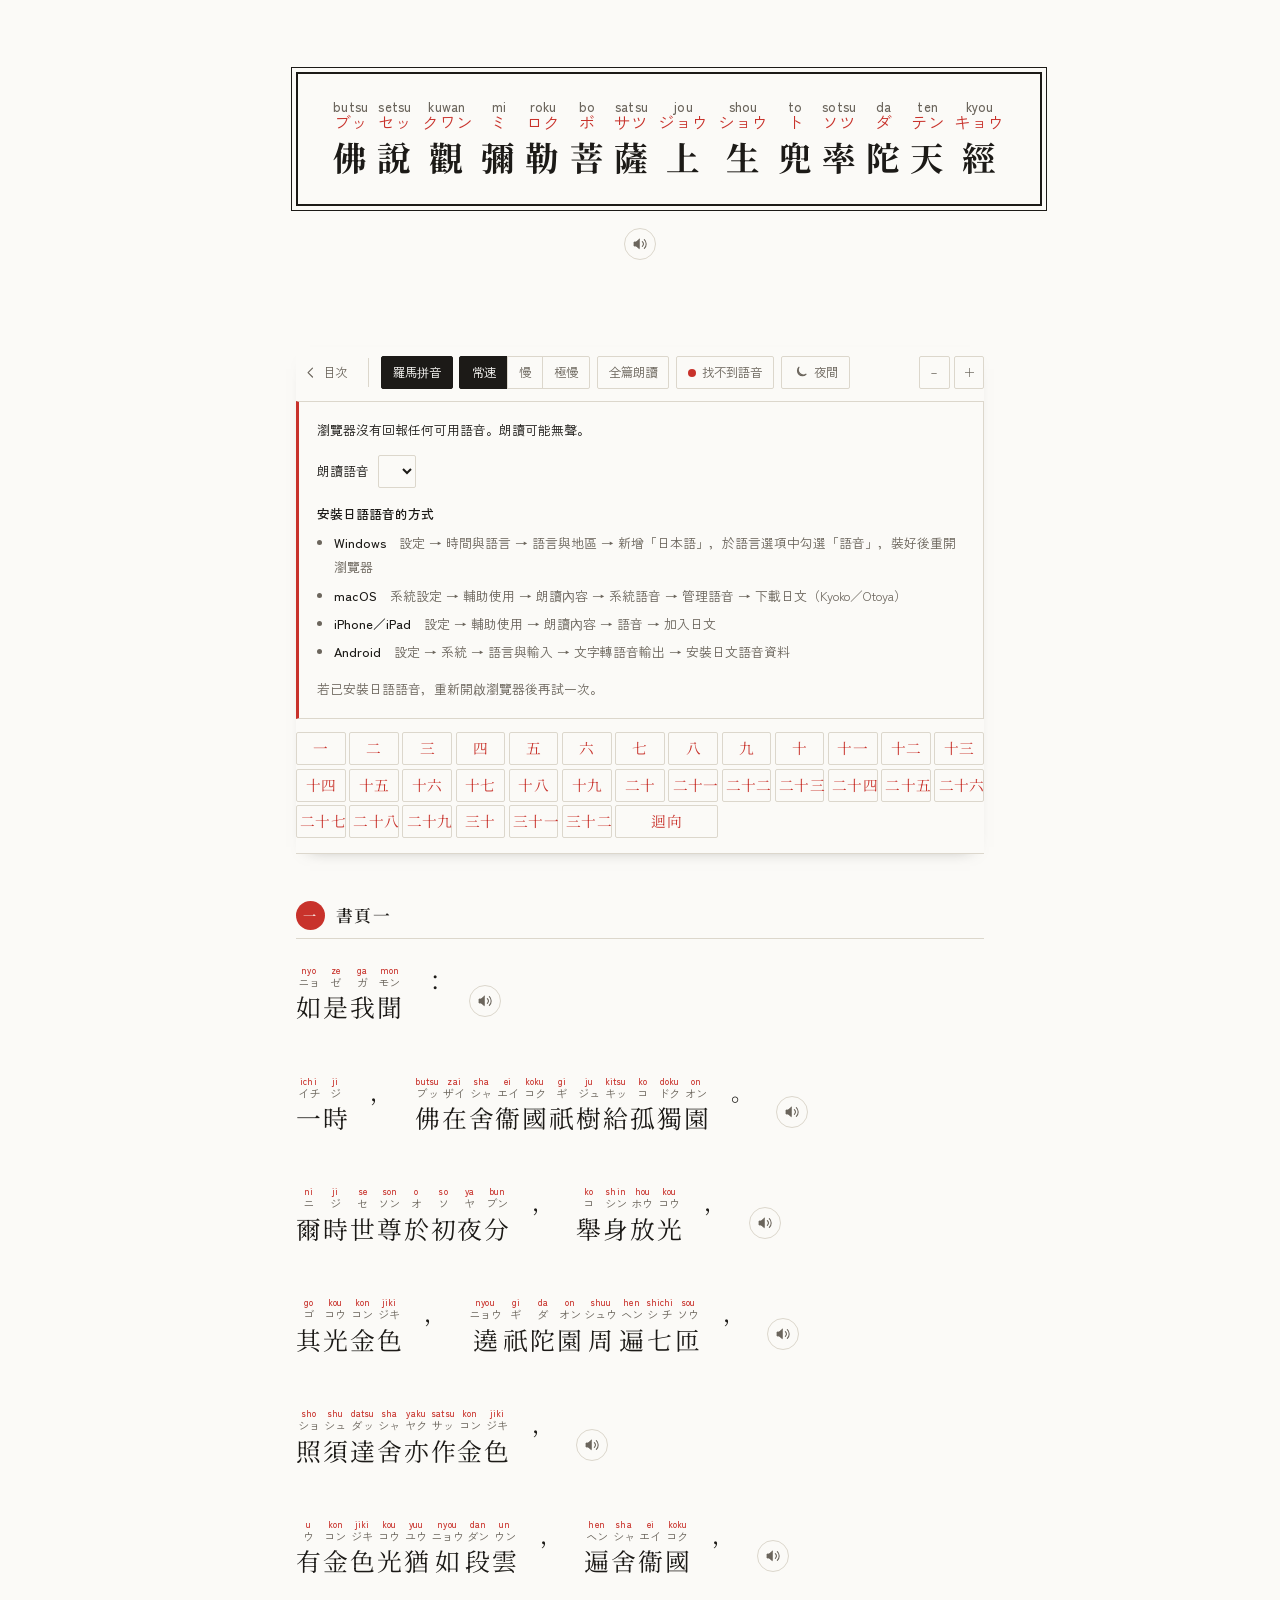
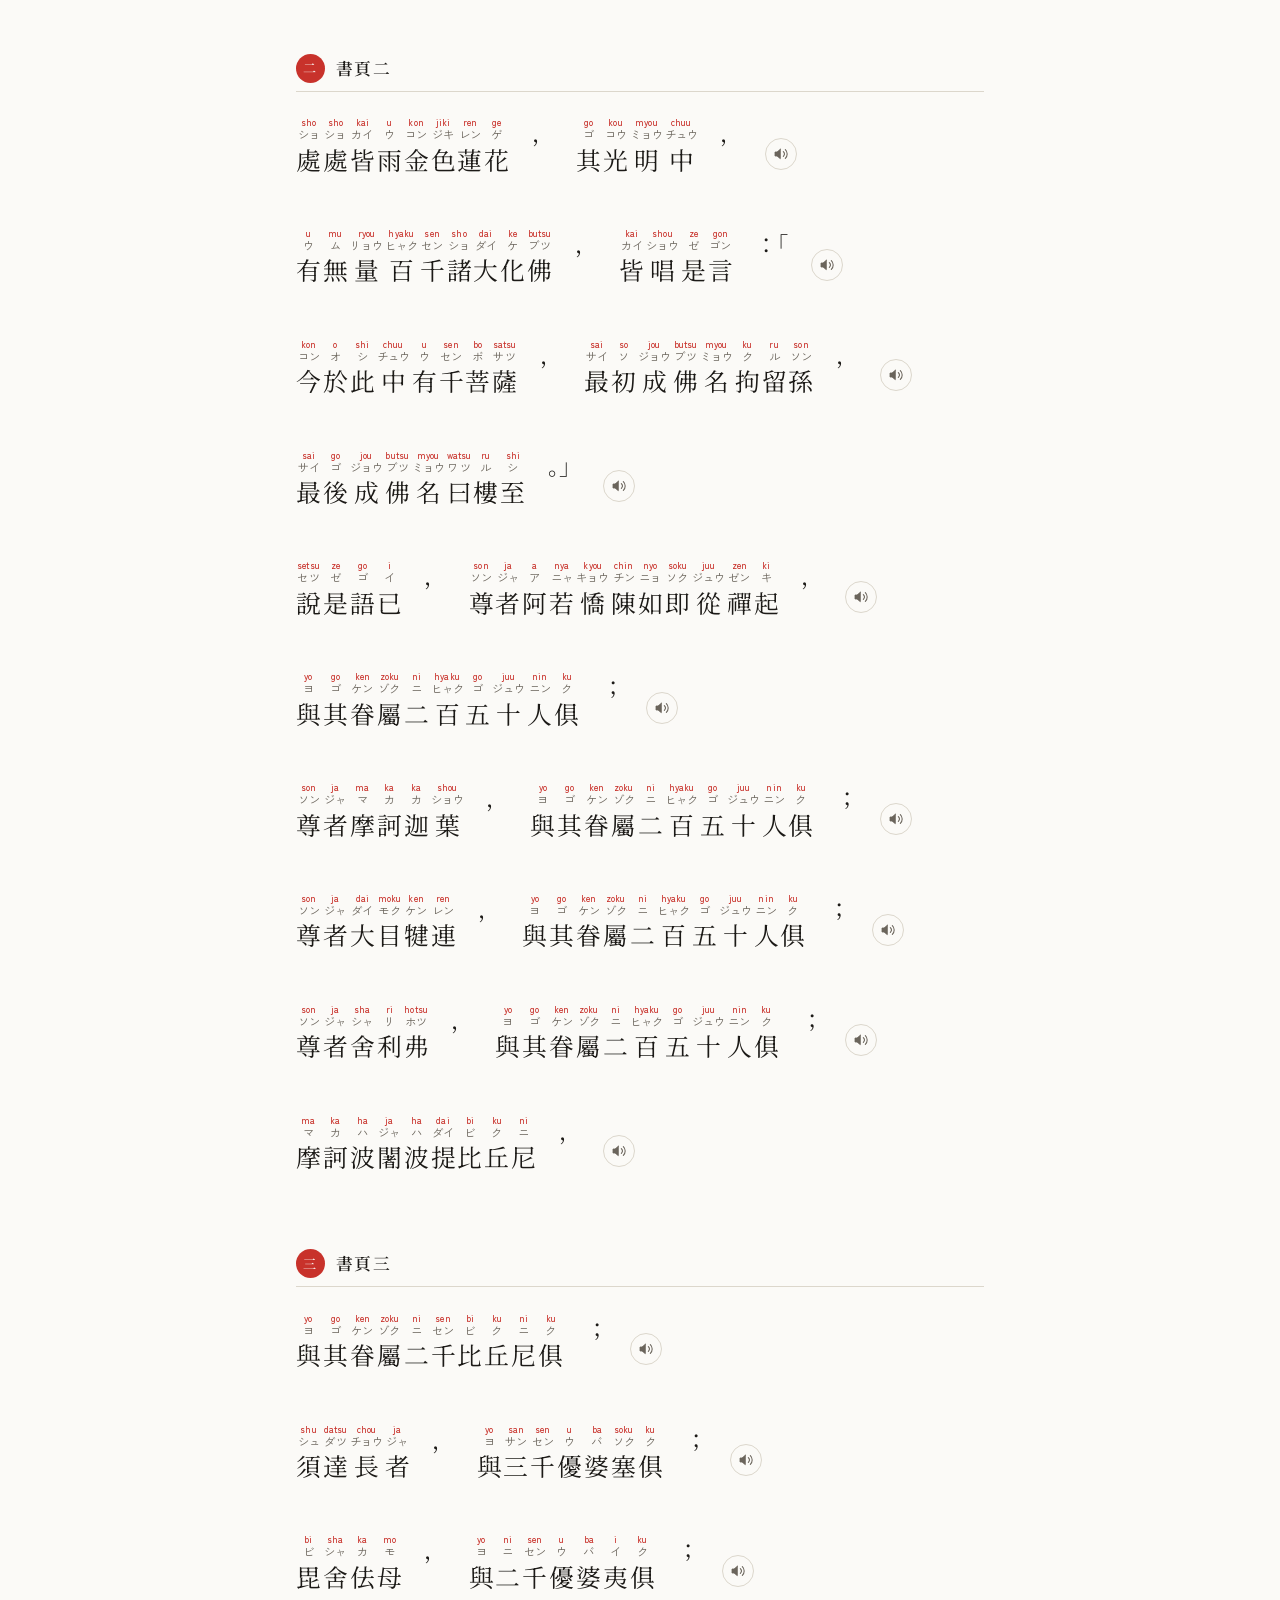
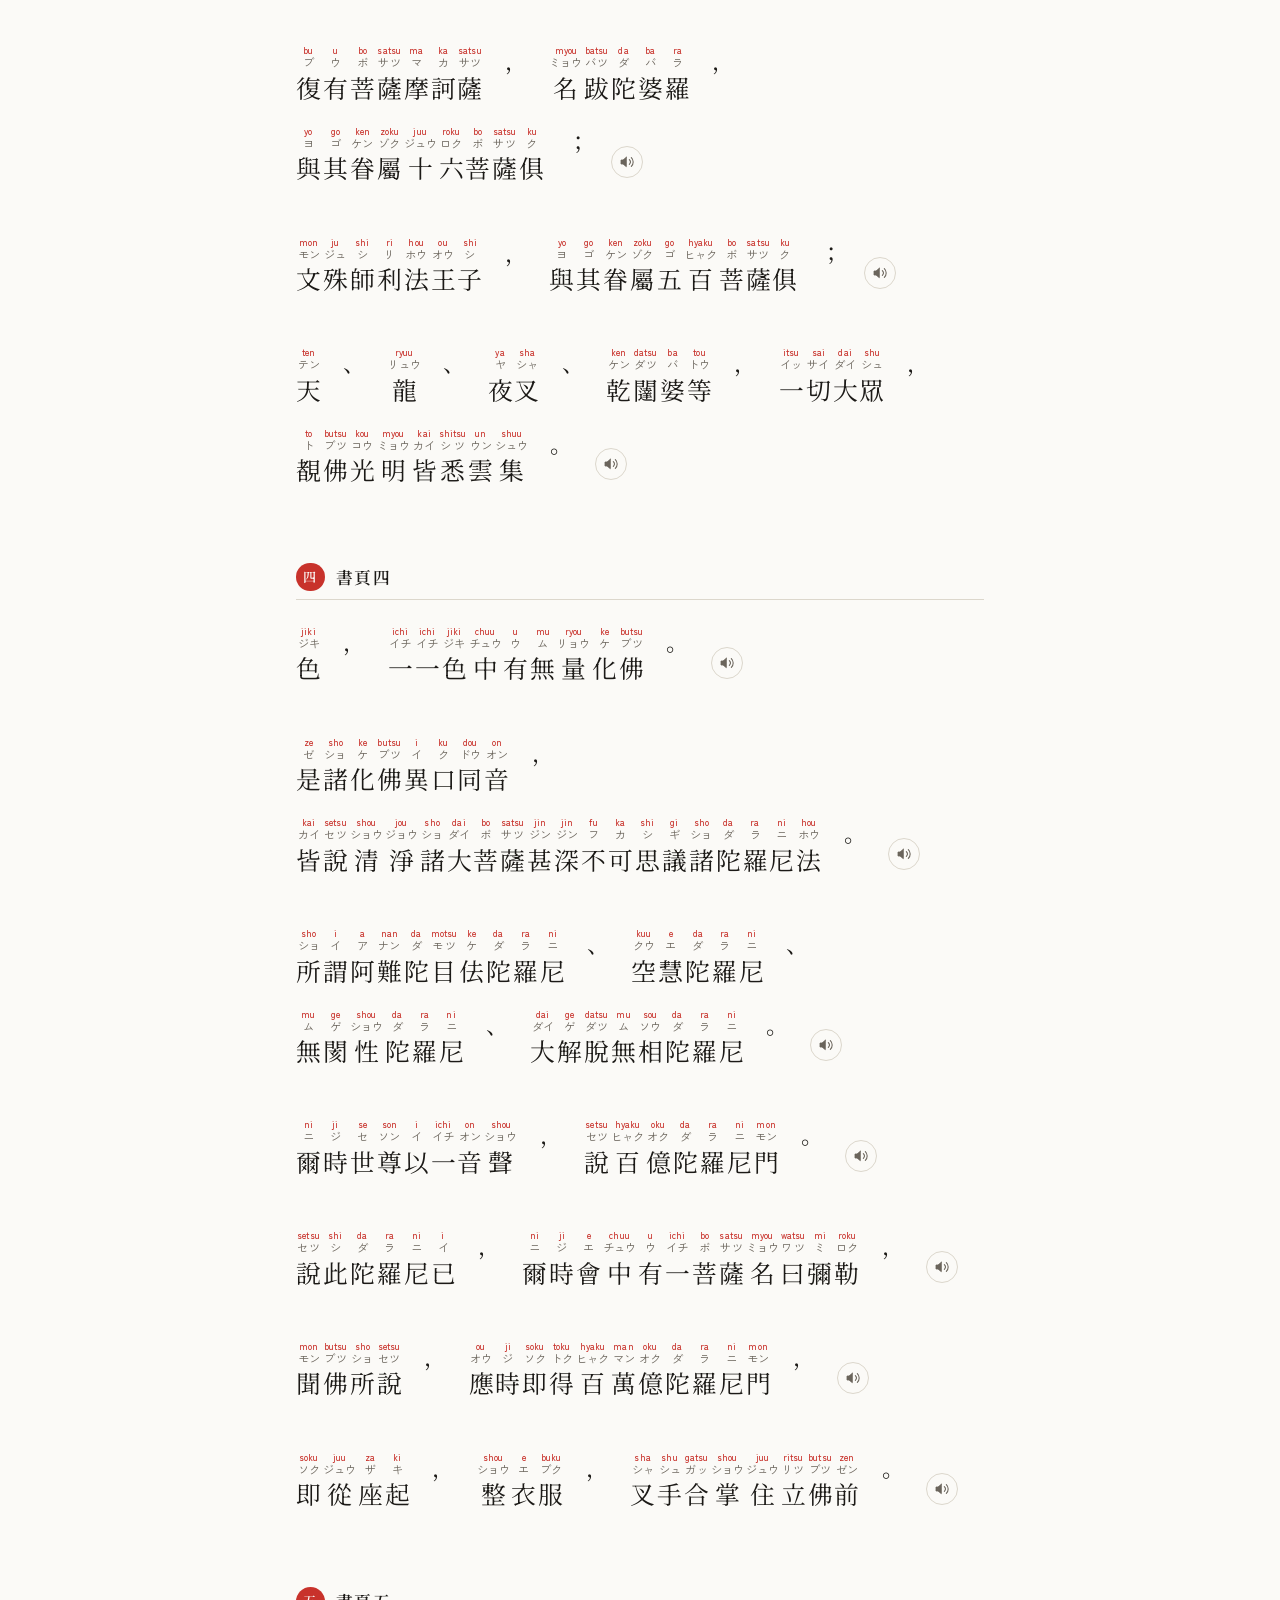
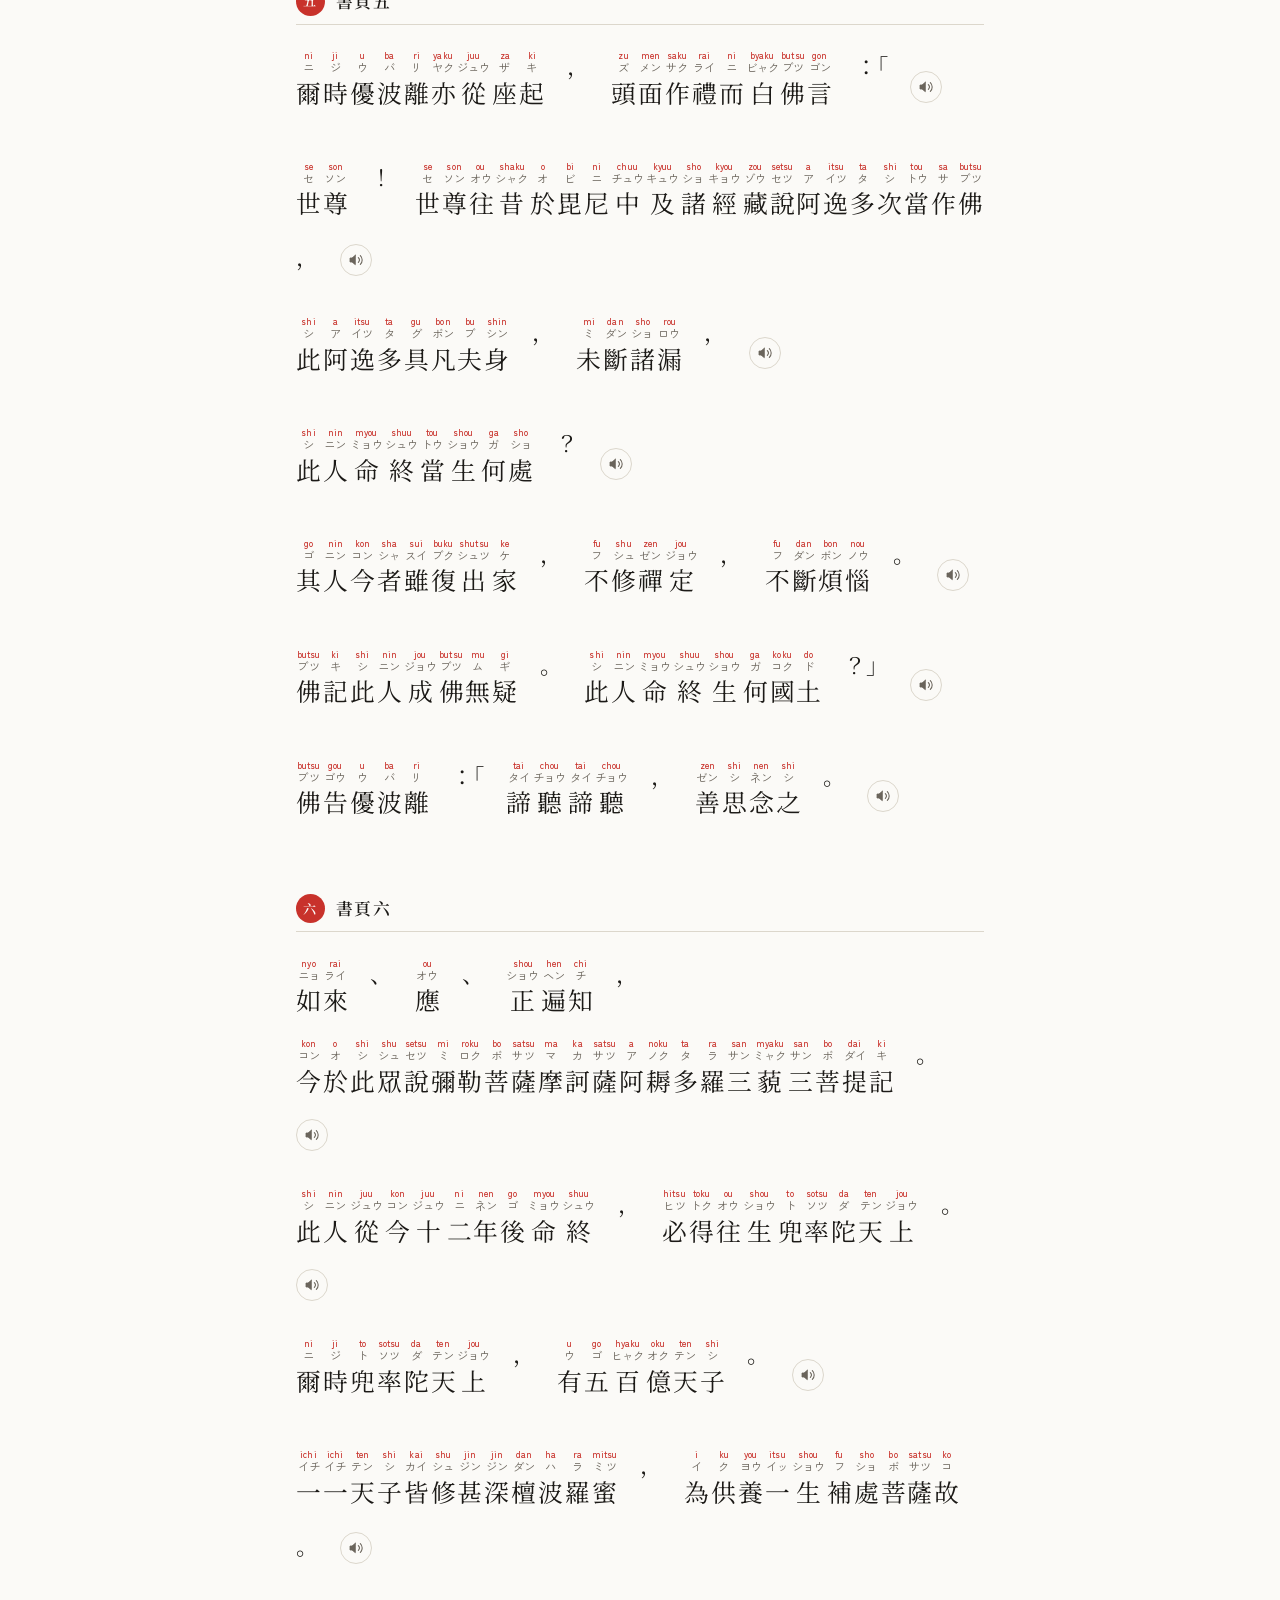
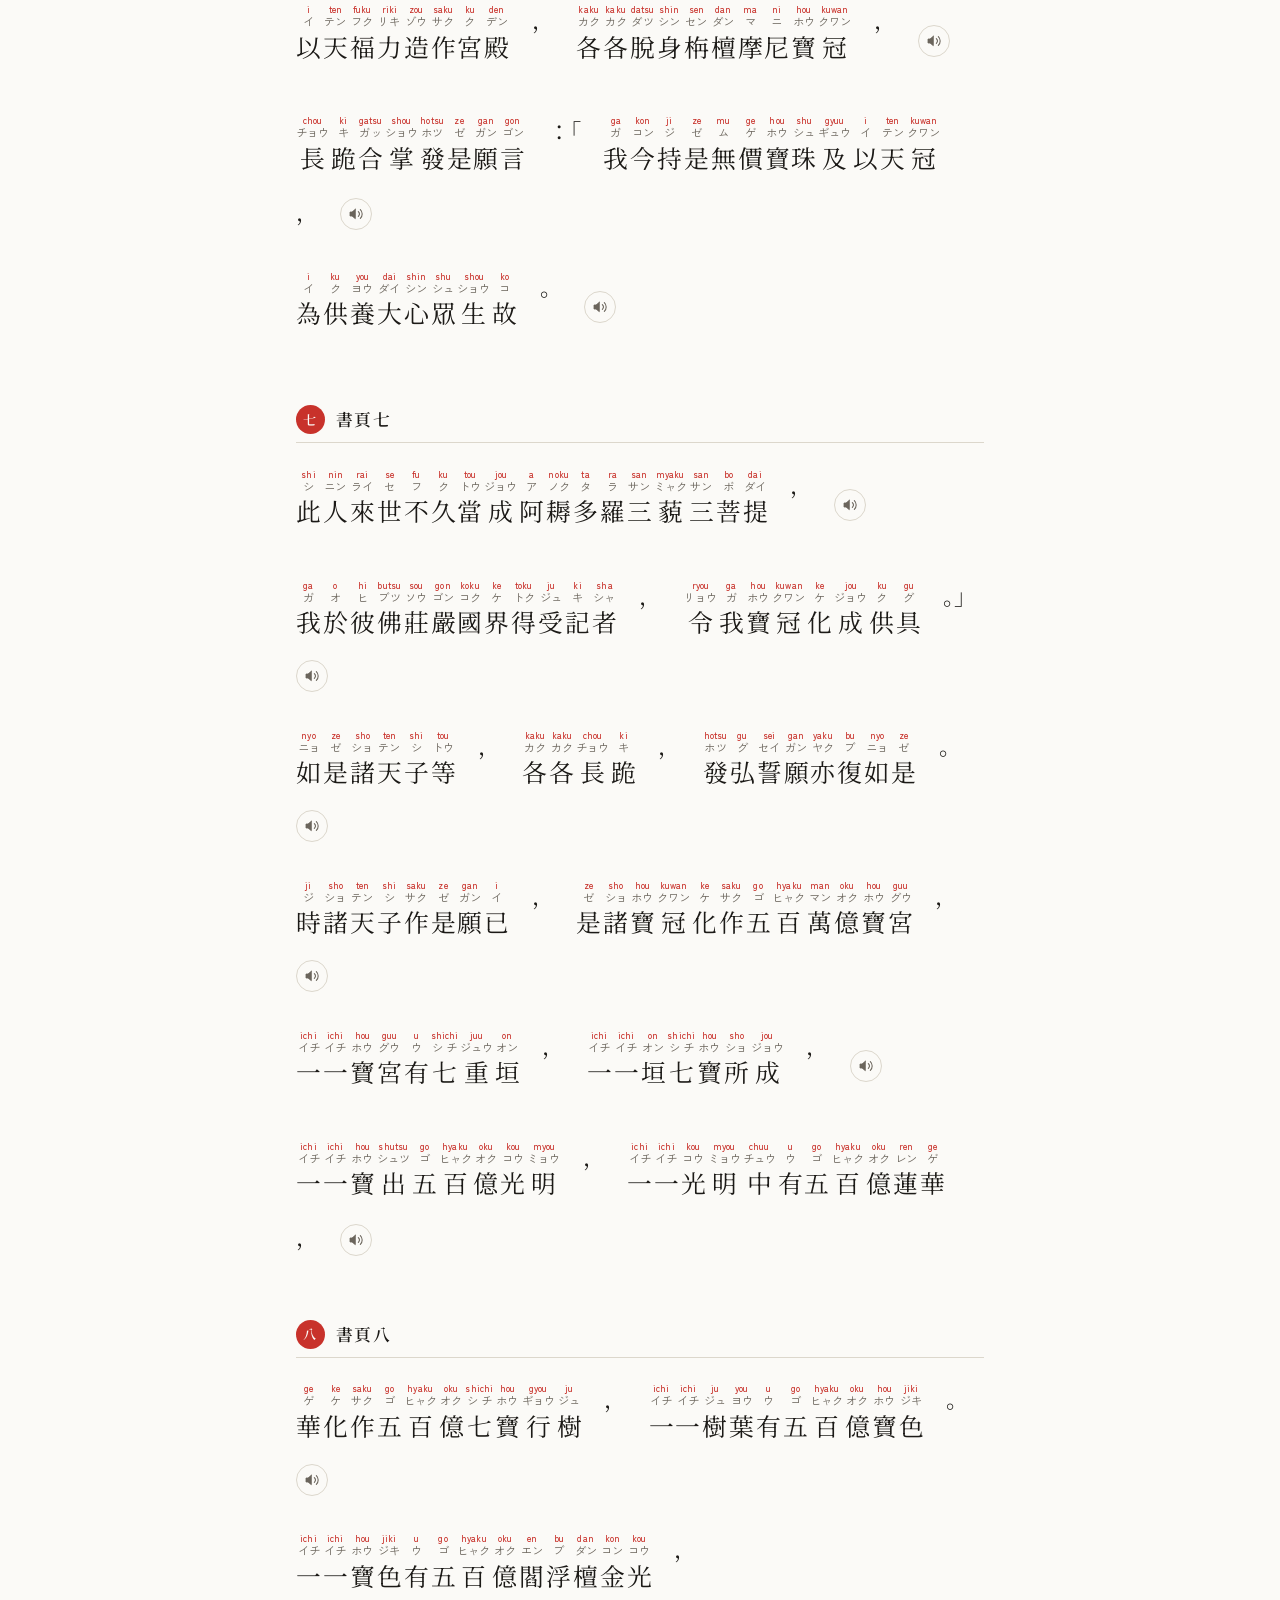
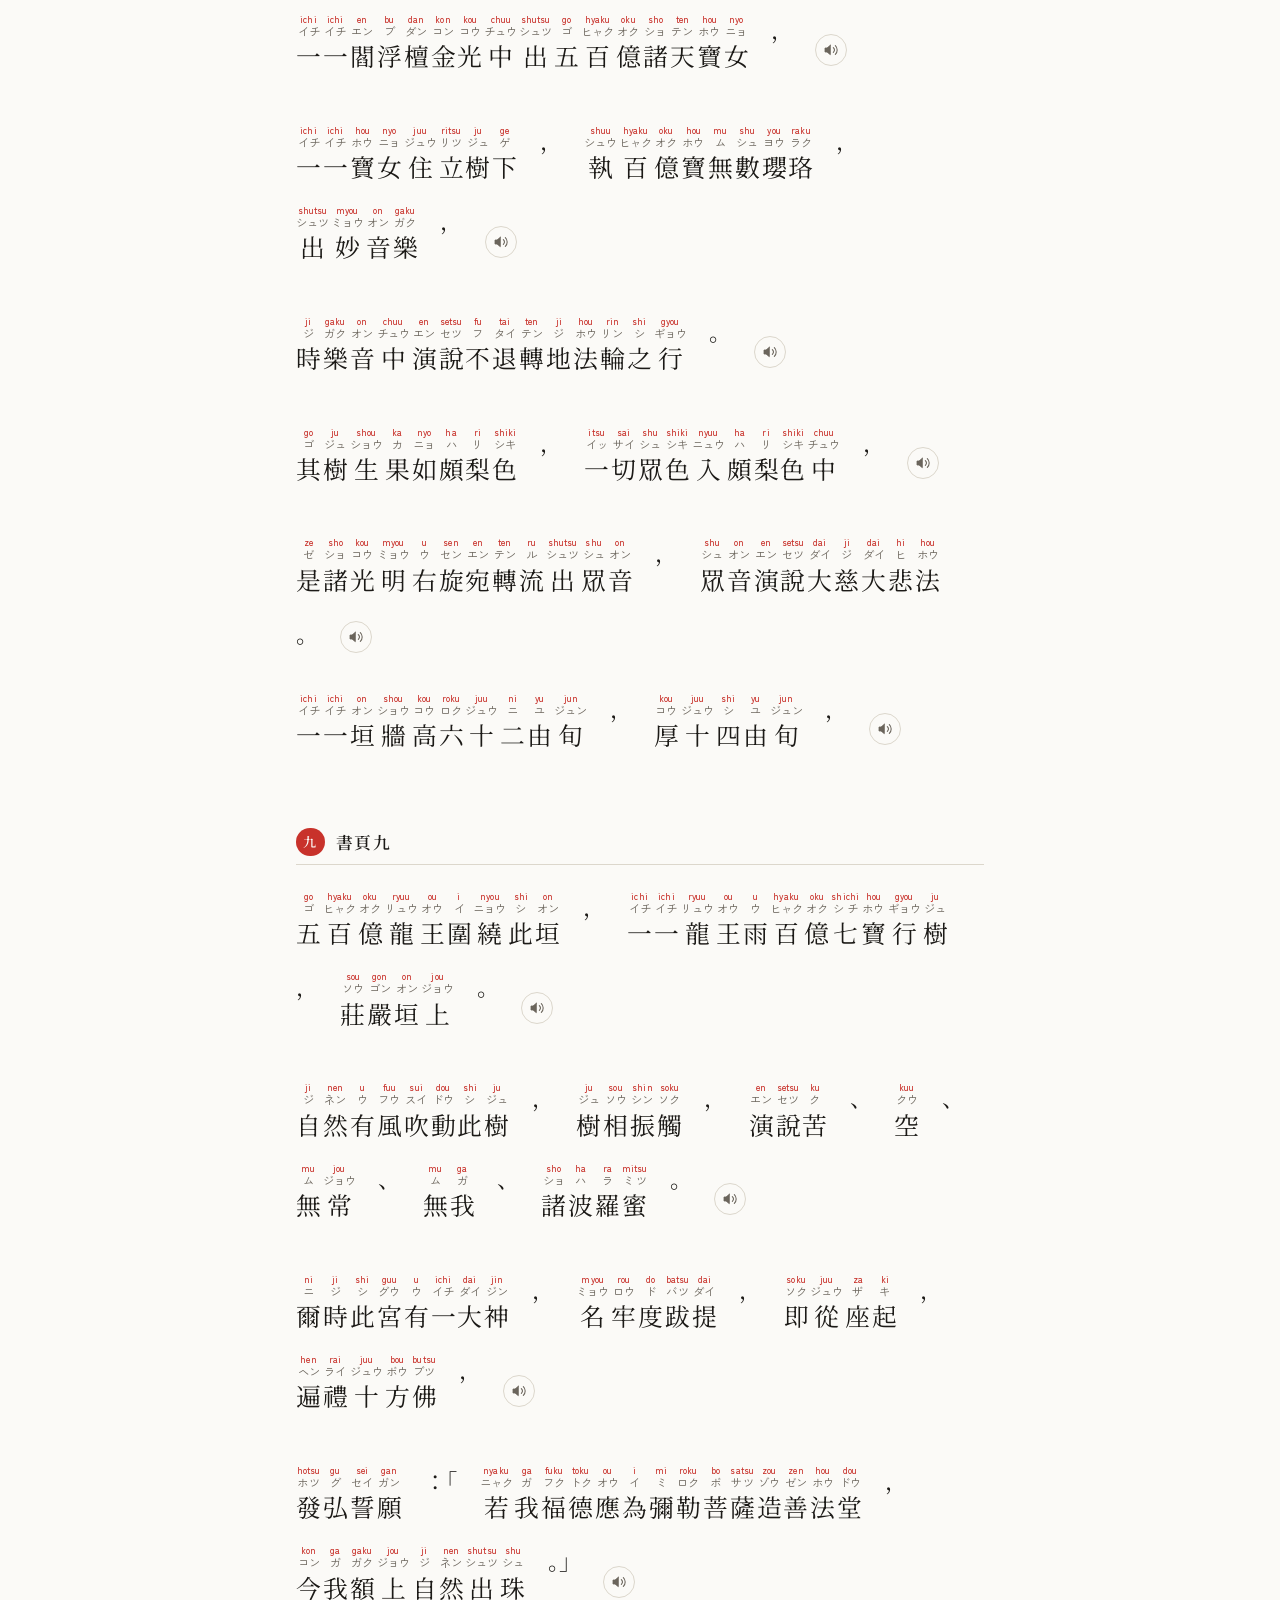
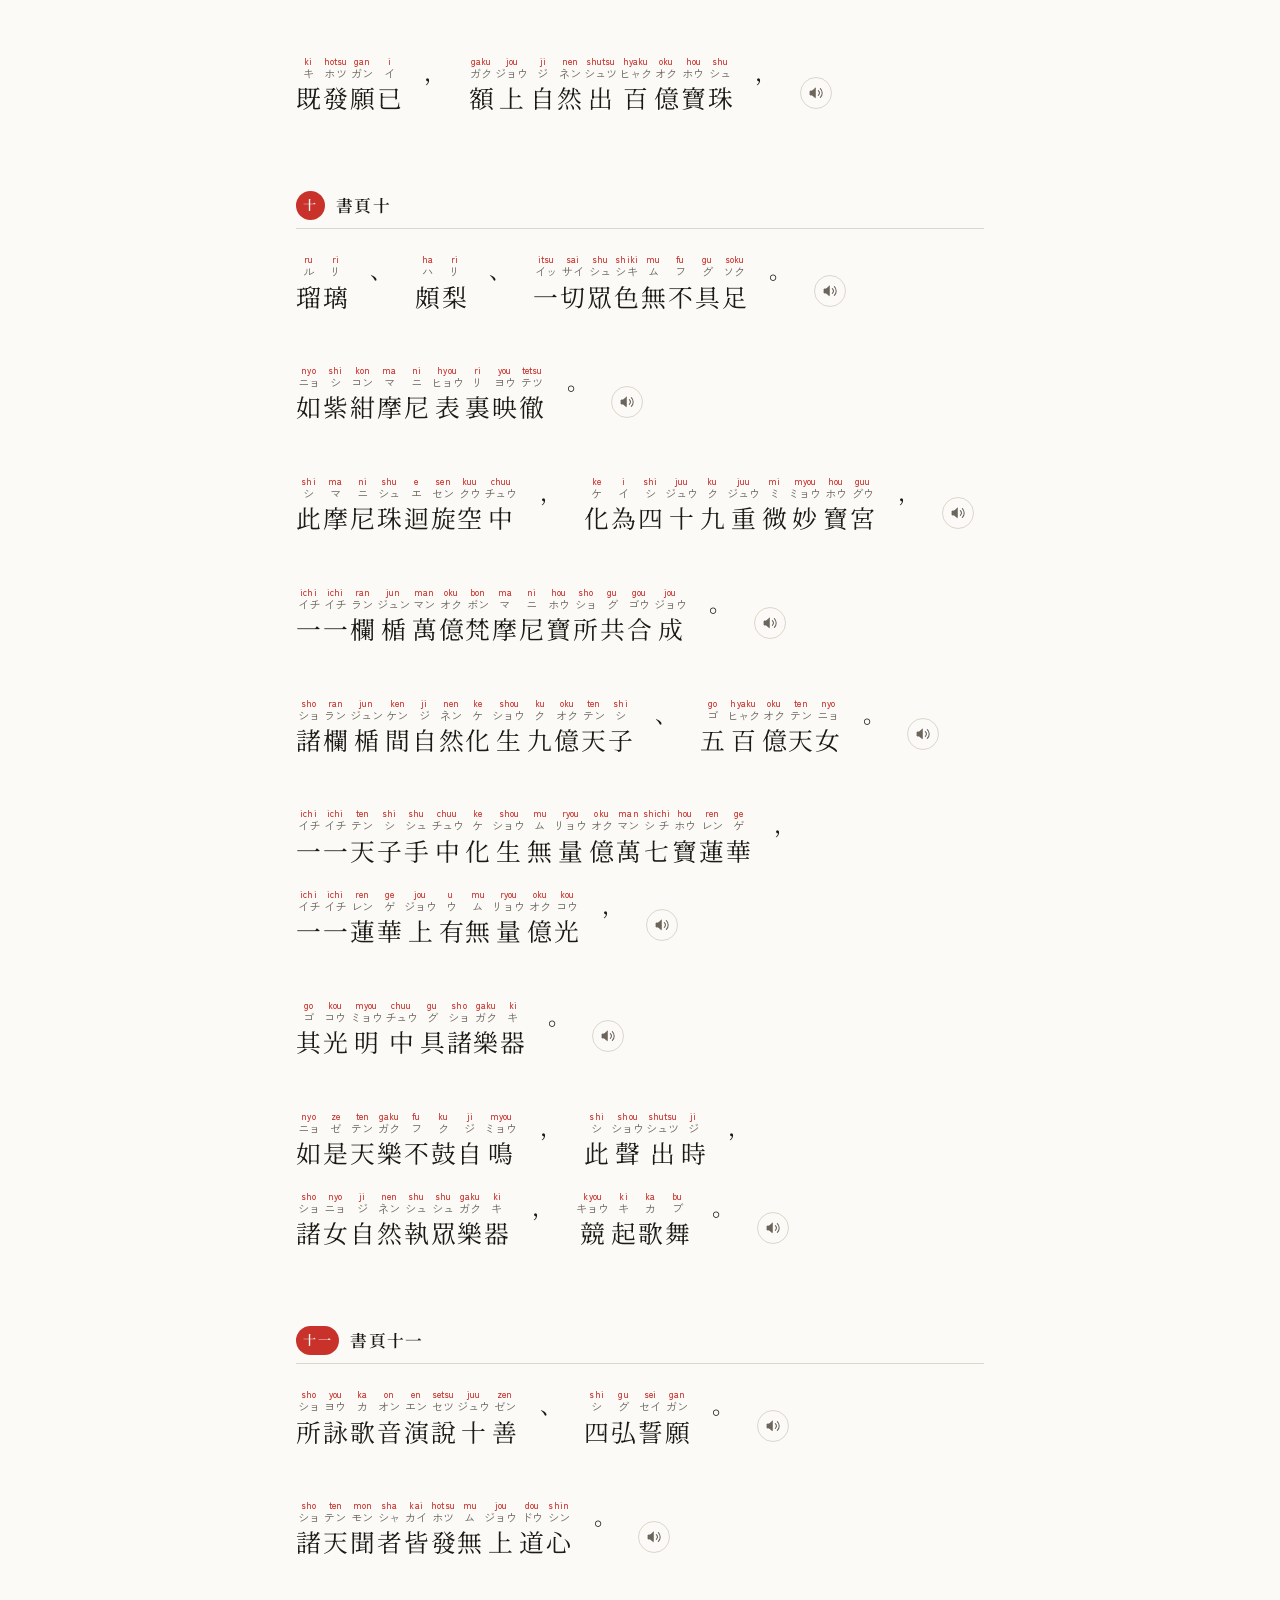
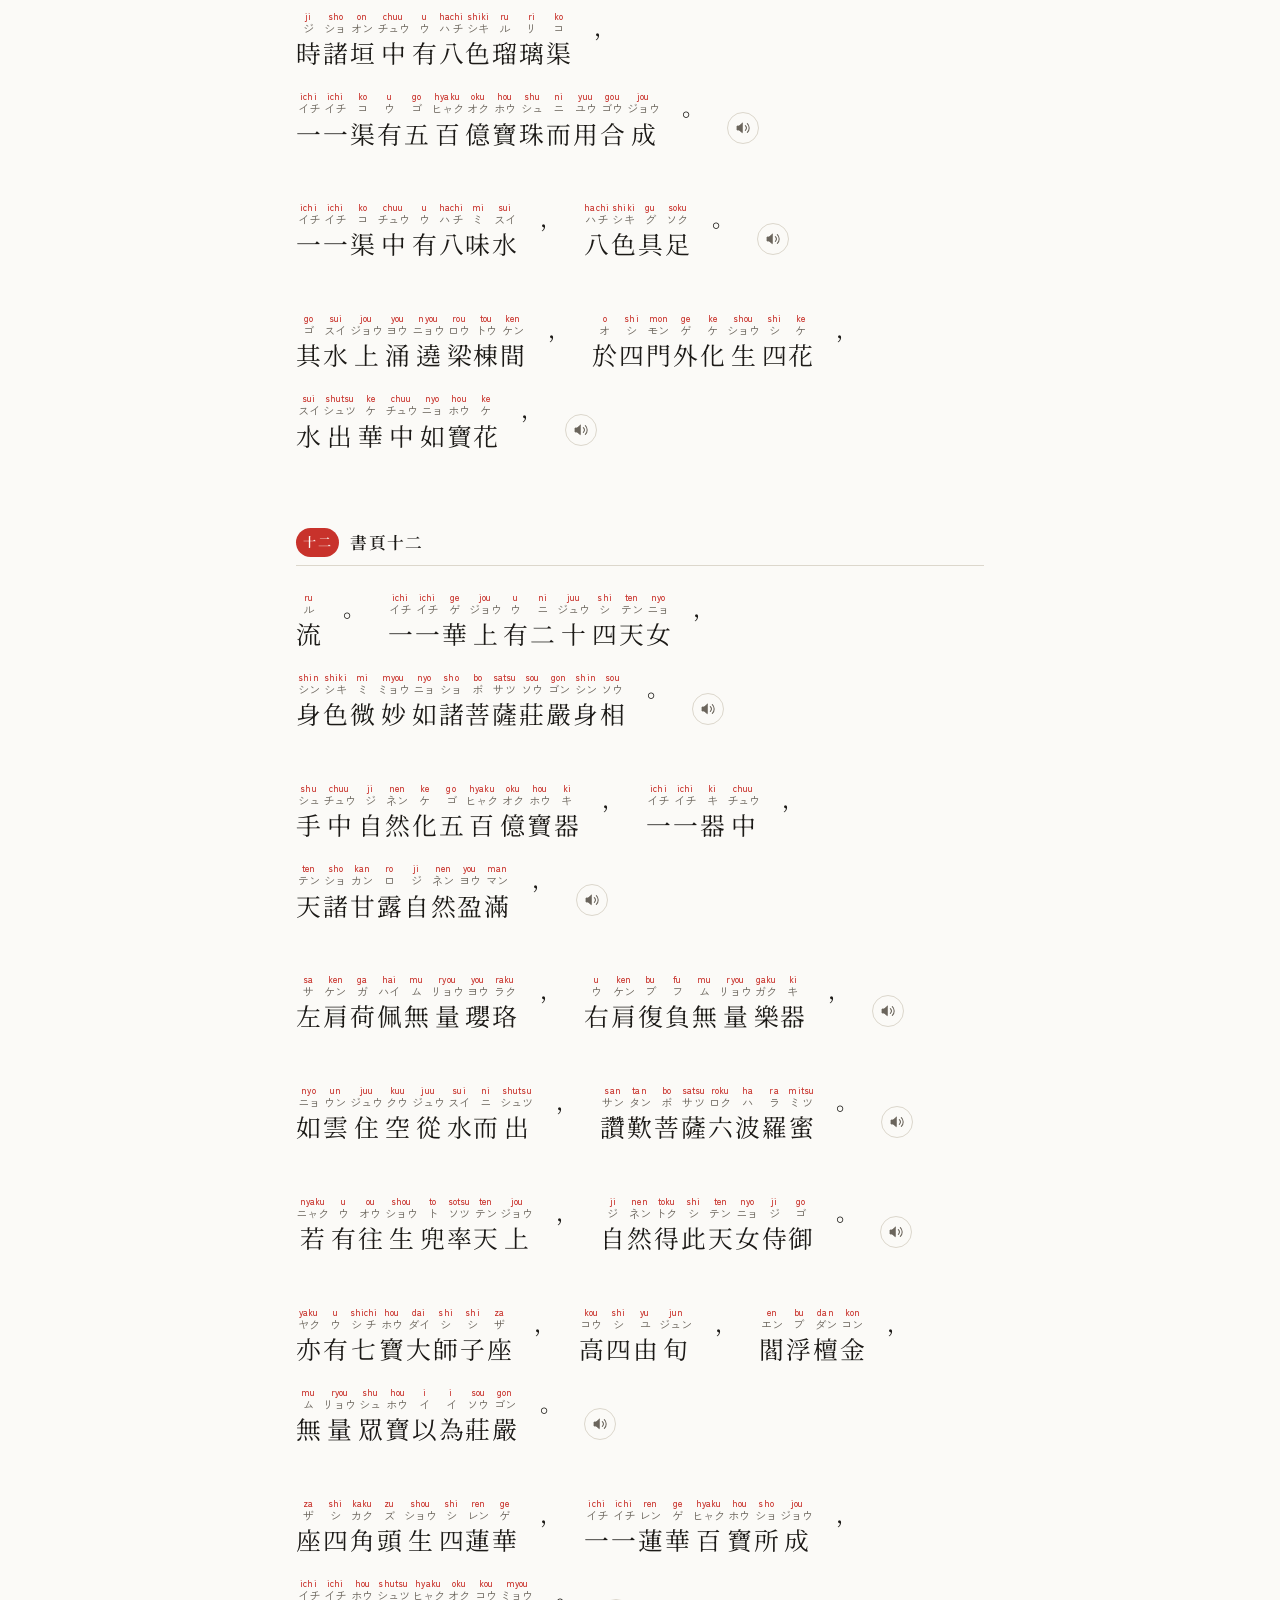
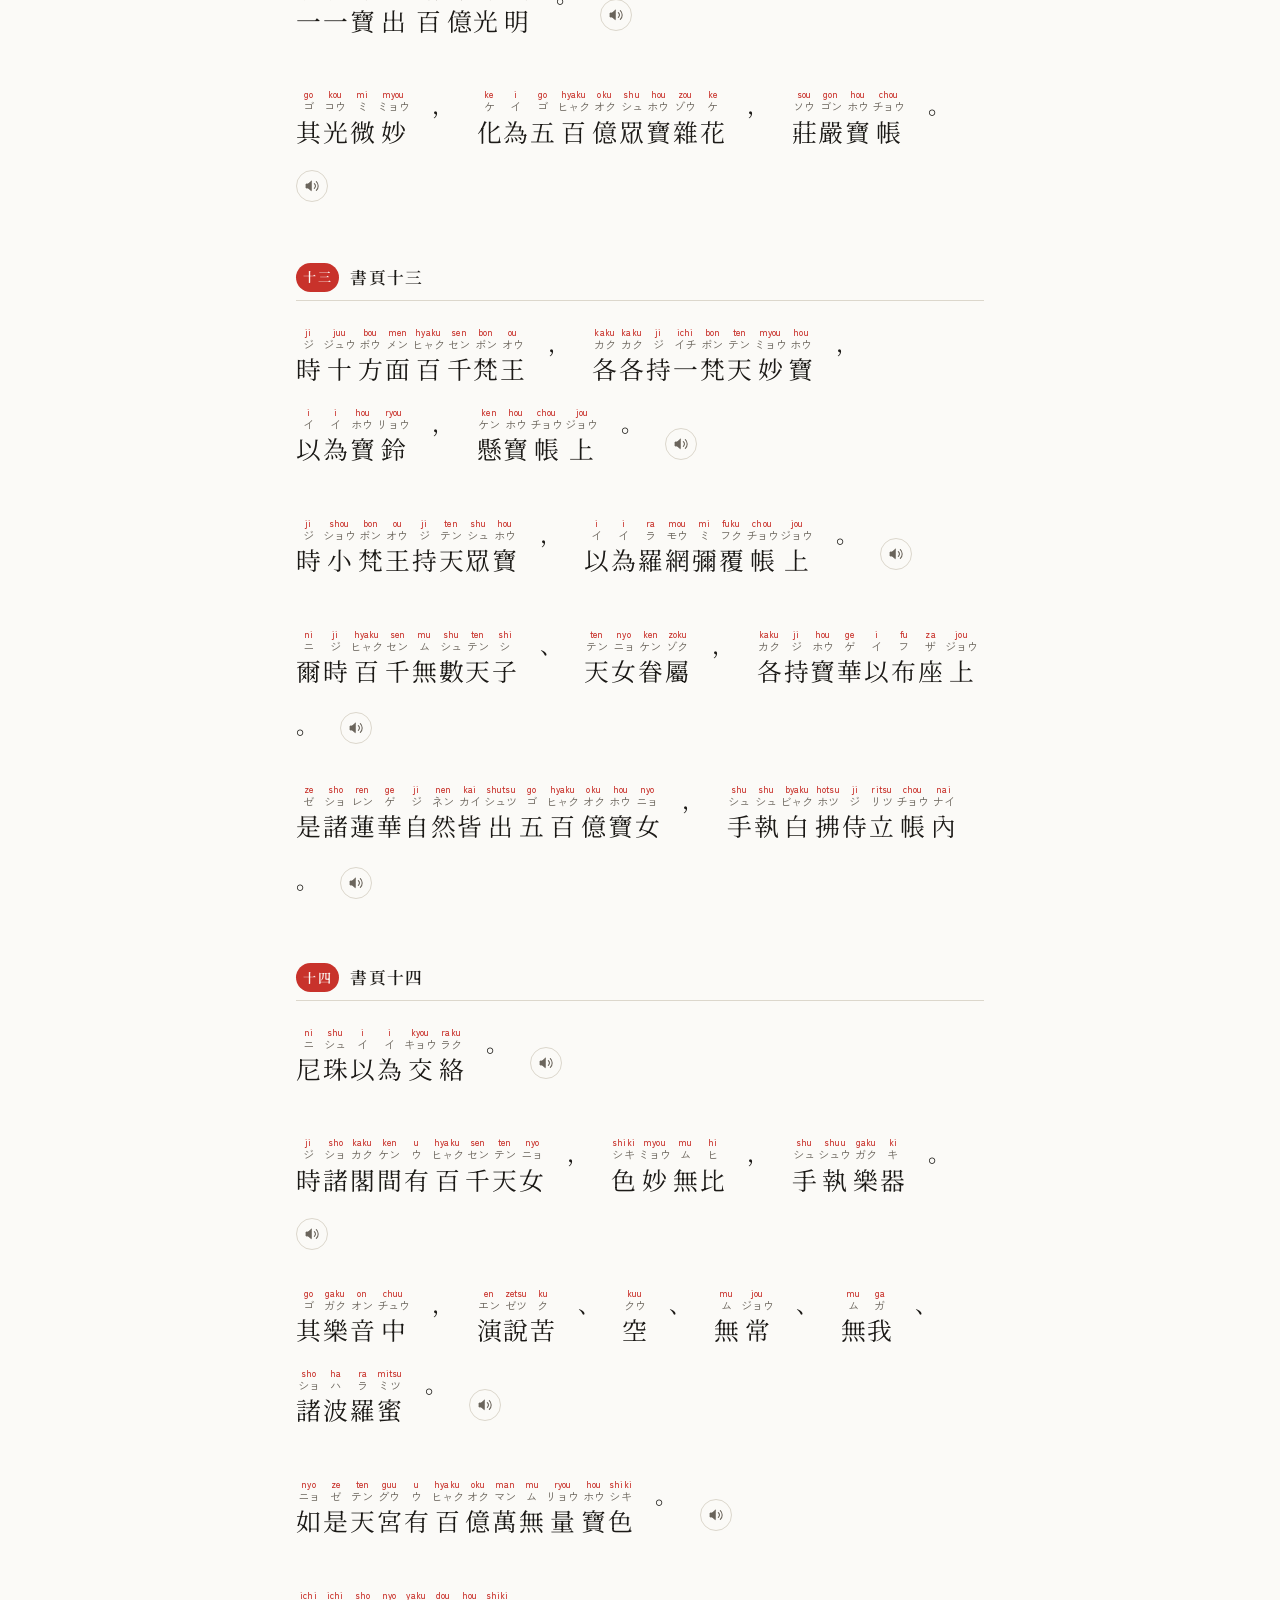
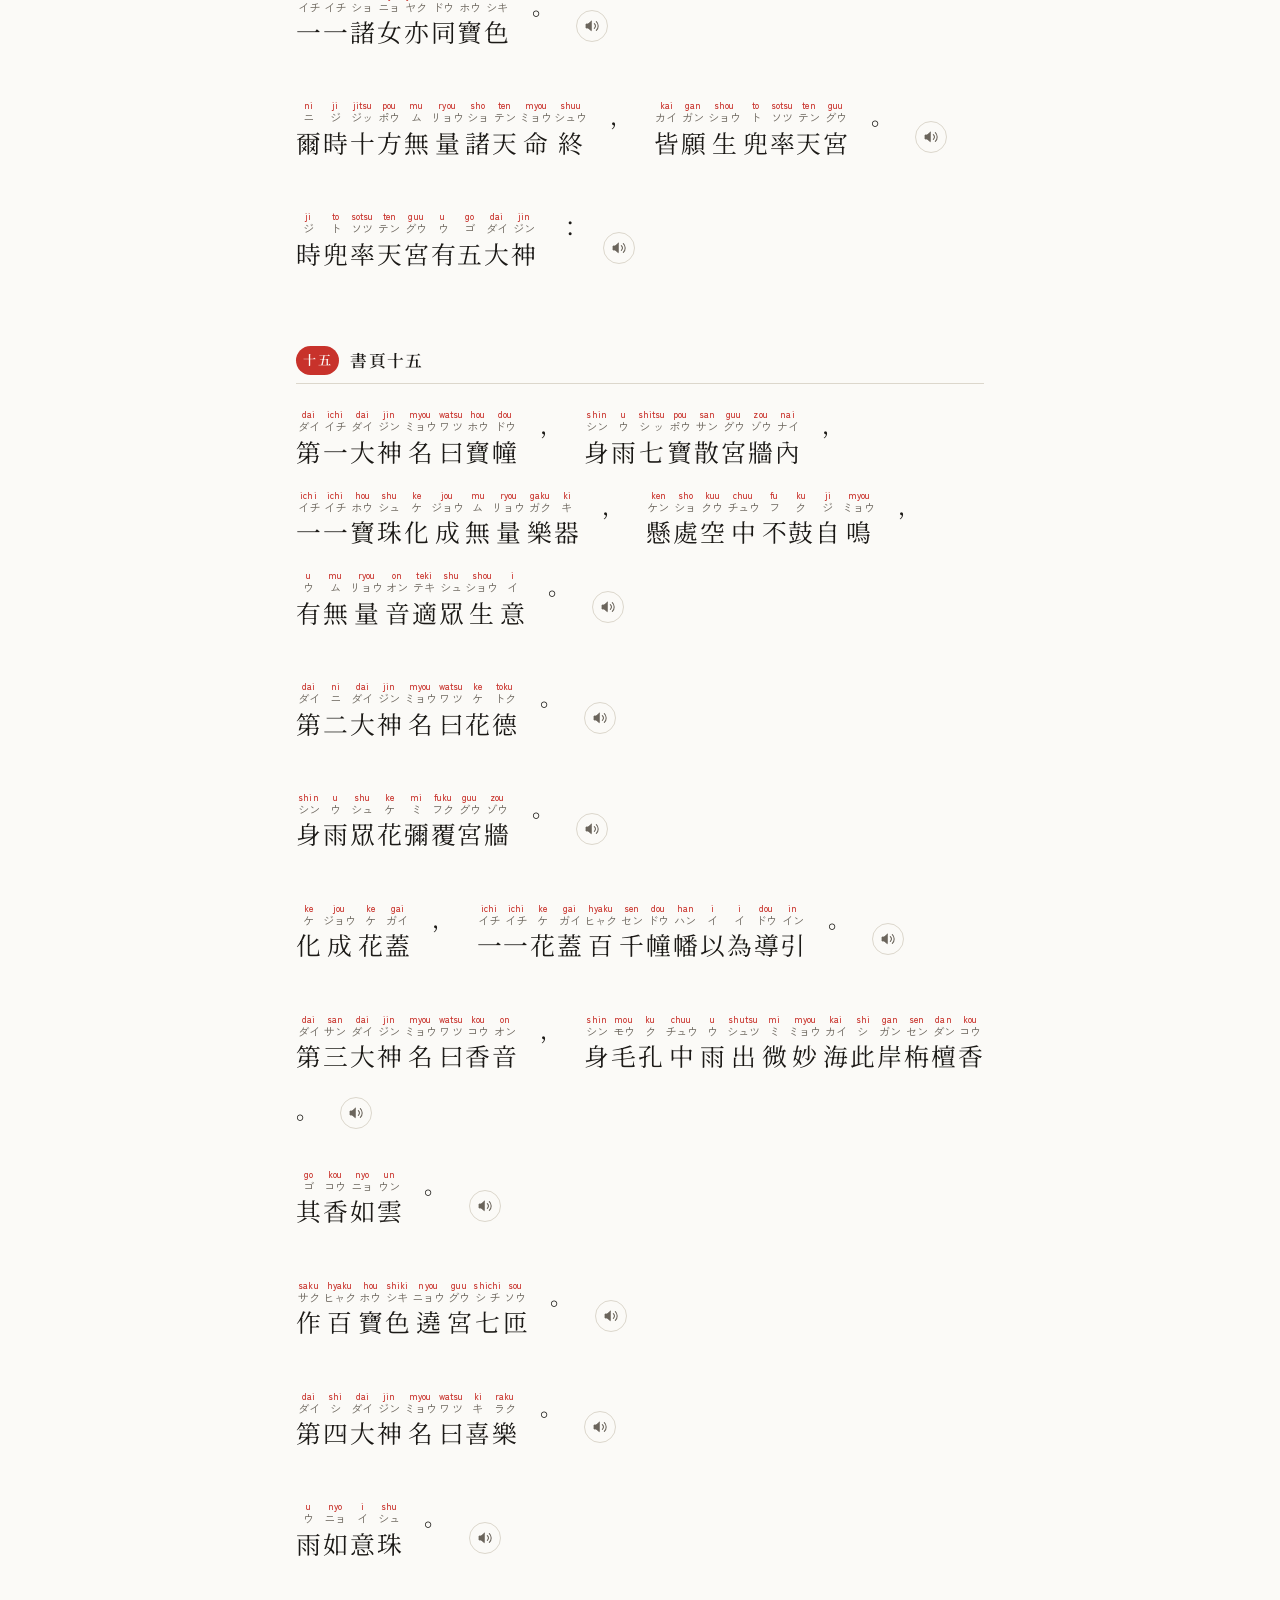
==== bu-setsu-kan-mi-roku-bo-satsu-jou-shou-to-sotsu-da-ten-kyou.html @ a73847dd "Add dark mode toggle for sutra pages Add a night/day theme switch to the sutra reading controls and " ====
<!DOCTYPE html>
<html lang="zh-Hant">
<head>
<meta charset="utf-8">
<meta name="viewport" content="width=device-width, initial-scale=1">
<title>佛說觀彌勒菩薩上生兜率陀天經　讀誦對照</title>
<link rel="preconnect" href="https://fonts.googleapis.com">
<link rel="preconnect" href="https://fonts.gstatic.com" crossorigin>
<link href="https://fonts.googleapis.com/css2?family=Noto+Serif+JP:wght@400;600;700&family=Noto+Serif+TC:wght@400;600&family=Zen+Kaku+Gothic+New:wght@400;500&display=swap" rel="stylesheet">
<link rel="stylesheet" href="css/base.css">
<link rel="stylesheet" href="css/sutra.css">
</head>
<body class="page-sutra">
<div class="sheet">

<header class="masthead">
  <div class="frame">
    <div class="title"><span class="tw" data-kana="ブッ"><ruby>ブッ<rt>butsu</rt></ruby><b>佛</b></span><span class="tw" data-kana="セッ"><ruby>セッ<rt>setsu</rt></ruby><b>說</b></span><span class="tw" data-kana="クワン" data-say="カン"><ruby>クワン<rt>kuwan</rt></ruby><b>觀</b></span><span class="tw" data-kana="ミ"><ruby>ミ<rt>mi</rt></ruby><b>彌</b></span><span class="tw" data-kana="ロク"><ruby>ロク<rt>roku</rt></ruby><b>勒</b></span><span class="tw" data-kana="ボ"><ruby>ボ<rt>bo</rt></ruby><b>菩</b></span><span class="tw" data-kana="サツ"><ruby>サツ<rt>satsu</rt></ruby><b>薩</b></span><span class="tw" data-kana="ジョウ"><ruby>ジョウ<rt>jou</rt></ruby><b>上</b></span><span class="tw" data-kana="ショウ"><ruby>ショウ<rt>shou</rt></ruby><b>生</b></span><span class="tw" data-kana="ト"><ruby>ト<rt>to</rt></ruby><b>兜</b></span><span class="tw" data-kana="ソツ"><ruby>ソツ<rt>sotsu</rt></ruby><b>率</b></span><span class="tw" data-kana="ダ"><ruby>ダ<rt>da</rt></ruby><b>陀</b></span><span class="tw" data-kana="テン"><ruby>テン<rt>ten</rt></ruby><b>天</b></span><span class="tw" data-kana="キョウ"><ruby>キョウ<rt>kyou</rt></ruby><b>經</b></span></div>
  </div>
  <div class="line titleline">
    <button class="say" data-kana="ブッセッカンミロクボサツジョウショウトソツダテンキョウ" aria-label="播放經題的日文發音"><svg viewBox="0 0 24 24" aria-hidden="true"><path d="M11 5 6 9H3v6h3l5 4V5z"/><path class="wv" d="M15.5 8.5a5 5 0 0 1 0 7"/><path class="wv" d="M18.5 5.5a9 9 0 0 1 0 13"/></svg></button>
  </div>
</header>

<div class="topbar">
<div class="bar">
  <a class="home" href="index.html" aria-label="回到首頁">
    <svg viewBox="0 0 24 24" aria-hidden="true"><path d="M15 5l-7 7 7 7"/></svg>目次
  </a>
  <span class="div"></span>
  <button id="t-romaji" aria-pressed="true">羅馬拼音</button>
  <div class="spd" role="group" aria-label="朗讀速度">
    <button data-spd="0" aria-pressed="true">常速</button>
    <button data-spd="1" aria-pressed="false">慢</button>
    <button data-spd="2" aria-pressed="false">極慢</button>
  </div>
  <button id="playall">全篇朗讀</button>
  <button id="envbtn" aria-expanded="false" aria-controls="envpanel">
    <span class="dot" id="envdot"></span><span id="envlabel">語音檢測中</span>
  </button>
  <button id="stop" hidden>停止朗讀</button>
  <button id="theme" aria-pressed="false" aria-label="切換日間／夜間">
    <svg viewBox="0 0 24 24" aria-hidden="true">
      <path class="i-moon" d="M20.5 14.6A8.2 8.2 0 0 1 9.4 3.5a7.5 7.5 0 1 0 11.1 11.1z"/>
      <g class="i-sun"><circle cx="12" cy="12" r="3.8"/><path d="M12 2.2v2M12 19.8v2M4.9 4.9l1.4 1.4M17.7 17.7l1.4 1.4M2.2 12h2M19.8 12h2M4.9 19.1l1.4-1.4M17.7 6.3l1.4-1.4"/></g>
    </svg><span class="lb">夜間</span>
  </button>
  <span class="sp"></span>
  <div class="zoom">
    <button id="z-out" aria-label="縮小字級">－</button>
    <button id="z-in" aria-label="放大字級">＋</button>
  </div>
</div>

<div class="envpanel" id="envpanel" hidden>
  <p class="st" id="envmsg"></p>
  <p class="pick" id="envpick" hidden>
    <label for="voicesel">朗讀語音</label>
    <select id="voicesel"></select>
  </p>
  <div id="envhelp">
    <p class="hd" id="envhd">安裝日語語音的方式</p>
    <ul>
      <li data-os="win"><b>Windows</b>　設定 → 時間與語言 → 語言與地區 →
        新增「日本語」，於語言選項中勾選「語音」，裝好後重開瀏覽器</li>
      <li data-os="mac"><b>macOS</b>　系統設定 → 輔助使用 → 朗讀內容 →
        系統語音 → 管理語音 → 下載日文（Kyoko／Otoya）</li>
      <li data-os="ios"><b>iPhone／iPad</b>　設定 → 輔助使用 → 朗讀內容 →
        語音 → 加入日文</li>
      <li data-os="android"><b>Android</b>　設定 → 系統 → 語言與輸入 →
        文字轉語音輸出 → 安裝日文語音資料</li>
    </ul>
    <p class="ft" id="envft"></p>
  </div>
</div>

<nav class="gates compact"><a href="#gate-一"><span class="n">一</span></a>
<a href="#gate-二"><span class="n">二</span></a>
<a href="#gate-三"><span class="n">三</span></a>
<a href="#gate-四"><span class="n">四</span></a>
<a href="#gate-五"><span class="n">五</span></a>
<a href="#gate-六"><span class="n">六</span></a>
<a href="#gate-七"><span class="n">七</span></a>
<a href="#gate-八"><span class="n">八</span></a>
<a href="#gate-九"><span class="n">九</span></a>
<a href="#gate-十"><span class="n">十</span></a>
<a href="#gate-十一"><span class="n">十一</span></a>
<a href="#gate-十二"><span class="n">十二</span></a>
<a href="#gate-十三"><span class="n">十三</span></a>
<a href="#gate-十四"><span class="n">十四</span></a>
<a href="#gate-十五"><span class="n">十五</span></a>
<a href="#gate-十六"><span class="n">十六</span></a>
<a href="#gate-十七"><span class="n">十七</span></a>
<a href="#gate-十八"><span class="n">十八</span></a>
<a href="#gate-十九"><span class="n">十九</span></a>
<a href="#gate-二十"><span class="n">二十</span></a>
<a href="#gate-二十一"><span class="n">二十一</span></a>
<a href="#gate-二十二"><span class="n">二十二</span></a>
<a href="#gate-二十三"><span class="n">二十三</span></a>
<a href="#gate-二十四"><span class="n">二十四</span></a>
<a href="#gate-二十五"><span class="n">二十五</span></a>
<a href="#gate-二十六"><span class="n">二十六</span></a>
<a href="#gate-二十七"><span class="n">二十七</span></a>
<a href="#gate-二十八"><span class="n">二十八</span></a>
<a href="#gate-二十九"><span class="n">二十九</span></a>
<a href="#gate-三十"><span class="n">三十</span></a>
<a href="#gate-三十一"><span class="n">三十一</span></a>
<a href="#gate-三十二"><span class="n">三十二</span></a>
<a class="wide" href="#gate-三十三"><span class="n">迴向</span></a></nav>
</div>

<section class="gate kanbun" id="gate-一">
<h2><span class="num">一</span><span class="gname">書頁一</span></h2>
<div class="line">
<div class="phrase"><span class="seg"><span class="w c" data-kana="ニョ"><ruby>ニョ<rt>nyo</rt></ruby><b>如</b></span><span class="w c" data-kana="ゼ"><ruby>ゼ<rt>ze</rt></ruby><b>是</b></span><span class="w c" data-kana="ガ"><ruby>ガ<rt>ga</rt></ruby><b>我</b></span><span class="w c" data-kana="モン"><ruby>モン<rt>mon</rt></ruby><b>聞</b></span></span><span class="seg"><span class="c p"><b>：</b></span></span><button class="say" aria-label="播放這一句的日文發音"><svg viewBox="0 0 24 24" aria-hidden="true"><path d="M11 5 6 9H3v6h3l5 4V5z"/><path class="wv" d="M15.5 8.5a5 5 0 0 1 0 7"/><path class="wv" d="M18.5 5.5a9 9 0 0 1 0 13"/></svg></button></div>
</div>
<div class="line">
<div class="phrase"><span class="seg"><span class="w c" data-kana="イチ"><ruby>イチ<rt>ichi</rt></ruby><b>一</b></span><span class="w c" data-kana="ジ"><ruby>ジ<rt>ji</rt></ruby><b>時</b></span></span><span class="seg"><span class="c p"><b>，</b></span></span><span class="seg"><span class="w c" data-kana="ブッ"><ruby>ブッ<rt>butsu</rt></ruby><b>佛</b></span><span class="w c" data-kana="ザイ"><ruby>ザイ<rt>zai</rt></ruby><b>在</b></span><span class="w c" data-kana="シャ"><ruby>シャ<rt>sha</rt></ruby><b>舍</b></span><span class="w c" data-kana="エイ"><ruby>エイ<rt>ei</rt></ruby><b>衞</b></span><span class="w c" data-kana="コク"><ruby>コク<rt>koku</rt></ruby><b>國</b></span><span class="w c" data-kana="ギ"><ruby>ギ<rt>gi</rt></ruby><b>祇</b></span><span class="w c" data-kana="ジュ"><ruby>ジュ<rt>ju</rt></ruby><b>樹</b></span><span class="w c" data-kana="キッ"><ruby>キッ<rt>kitsu</rt></ruby><b>給</b></span><span class="w c" data-kana="コ"><ruby>コ<rt>ko</rt></ruby><b>孤</b></span><span class="w c" data-kana="ドク"><ruby>ドク<rt>doku</rt></ruby><b>獨</b></span><span class="w c" data-kana="オン"><ruby>オン<rt>on</rt></ruby><b>園</b></span></span><span class="seg"><span class="c p"><b>。</b></span></span><button class="say" aria-label="播放這一句的日文發音"><svg viewBox="0 0 24 24" aria-hidden="true"><path d="M11 5 6 9H3v6h3l5 4V5z"/><path class="wv" d="M15.5 8.5a5 5 0 0 1 0 7"/><path class="wv" d="M18.5 5.5a9 9 0 0 1 0 13"/></svg></button></div>
</div>
<div class="line">
<div class="phrase"><span class="seg"><span class="w c" data-kana="ニ"><ruby>ニ<rt>ni</rt></ruby><b>爾</b></span><span class="w c" data-kana="ジ"><ruby>ジ<rt>ji</rt></ruby><b>時</b></span><span class="w c" data-kana="セ"><ruby>セ<rt>se</rt></ruby><b>世</b></span><span class="w c" data-kana="ソン"><ruby>ソン<rt>son</rt></ruby><b>尊</b></span><span class="w c" data-kana="オ"><ruby>オ<rt>o</rt></ruby><b>於</b></span><span class="w c" data-kana="ソ"><ruby>ソ<rt>so</rt></ruby><b>初</b></span><span class="w c" data-kana="ヤ"><ruby>ヤ<rt>ya</rt></ruby><b>夜</b></span><span class="w c" data-kana="ブン"><ruby>ブン<rt>bun</rt></ruby><b>分</b></span></span><span class="seg"><span class="c p"><b>，</b></span></span><span class="seg"><span class="w c" data-kana="コ"><ruby>コ<rt>ko</rt></ruby><b>舉</b></span><span class="w c" data-kana="シン"><ruby>シン<rt>shin</rt></ruby><b>身</b></span><span class="w c" data-kana="ホウ"><ruby>ホウ<rt>hou</rt></ruby><b>放</b></span><span class="w c" data-kana="コウ"><ruby>コウ<rt>kou</rt></ruby><b>光</b></span></span><span class="seg"><span class="c p"><b>，</b></span></span><button class="say" aria-label="播放這一句的日文發音"><svg viewBox="0 0 24 24" aria-hidden="true"><path d="M11 5 6 9H3v6h3l5 4V5z"/><path class="wv" d="M15.5 8.5a5 5 0 0 1 0 7"/><path class="wv" d="M18.5 5.5a9 9 0 0 1 0 13"/></svg></button></div>
</div>
<div class="line">
<div class="phrase"><span class="seg"><span class="w c" data-kana="ゴ"><ruby>ゴ<rt>go</rt></ruby><b>其</b></span><span class="w c" data-kana="コウ"><ruby>コウ<rt>kou</rt></ruby><b>光</b></span><span class="w c" data-kana="コン"><ruby>コン<rt>kon</rt></ruby><b>金</b></span><span class="w c" data-kana="ジキ"><ruby>ジキ<rt>jiki</rt></ruby><b>色</b></span></span><span class="seg"><span class="c p"><b>，</b></span></span><span class="seg"><span class="w c" data-kana="ニョウ"><ruby>ニョウ<rt>nyou</rt></ruby><b>遶</b></span><span class="w c" data-kana="ギ"><ruby>ギ<rt>gi</rt></ruby><b>祇</b></span><span class="w c" data-kana="ダ"><ruby>ダ<rt>da</rt></ruby><b>陀</b></span><span class="w c" data-kana="オン"><ruby>オン<rt>on</rt></ruby><b>園</b></span><span class="w c" data-kana="シュウ"><ruby>シュウ<rt>shuu</rt></ruby><b>周</b></span><span class="w c" data-kana="ヘン"><ruby>ヘン<rt>hen</rt></ruby><b>遍</b></span><span class="w c" data-kana="シチ"><ruby>シチ<rt>shichi</rt></ruby><b>七</b></span><span class="w c" data-kana="ソウ"><ruby>ソウ<rt>sou</rt></ruby><b>匝</b></span></span><span class="seg"><span class="c p"><b>，</b></span></span><button class="say" aria-label="播放這一句的日文發音"><svg viewBox="0 0 24 24" aria-hidden="true"><path d="M11 5 6 9H3v6h3l5 4V5z"/><path class="wv" d="M15.5 8.5a5 5 0 0 1 0 7"/><path class="wv" d="M18.5 5.5a9 9 0 0 1 0 13"/></svg></button></div>
</div>
<div class="line">
<div class="phrase"><span class="seg"><span class="w c" data-kana="ショ"><ruby>ショ<rt>sho</rt></ruby><b>照</b></span><span class="w c" data-kana="シュ"><ruby>シュ<rt>shu</rt></ruby><b>須</b></span><span class="w c" data-kana="ダッ"><ruby>ダッ<rt>datsu</rt></ruby><b>達</b></span><span class="w c" data-kana="シャ"><ruby>シャ<rt>sha</rt></ruby><b>舍</b></span><span class="w c" data-kana="ヤク"><ruby>ヤク<rt>yaku</rt></ruby><b>亦</b></span><span class="w c" data-kana="サッ"><ruby>サッ<rt>satsu</rt></ruby><b>作</b></span><span class="w c" data-kana="コン"><ruby>コン<rt>kon</rt></ruby><b>金</b></span><span class="w c" data-kana="ジキ"><ruby>ジキ<rt>jiki</rt></ruby><b>色</b></span></span><span class="seg"><span class="c p"><b>，</b></span></span><button class="say" aria-label="播放這一句的日文發音"><svg viewBox="0 0 24 24" aria-hidden="true"><path d="M11 5 6 9H3v6h3l5 4V5z"/><path class="wv" d="M15.5 8.5a5 5 0 0 1 0 7"/><path class="wv" d="M18.5 5.5a9 9 0 0 1 0 13"/></svg></button></div>
</div>
<div class="line">
<div class="phrase"><span class="seg"><span class="w c" data-kana="ウ"><ruby>ウ<rt>u</rt></ruby><b>有</b></span><span class="w c" data-kana="コン"><ruby>コン<rt>kon</rt></ruby><b>金</b></span><span class="w c" data-kana="ジキ"><ruby>ジキ<rt>jiki</rt></ruby><b>色</b></span><span class="w c" data-kana="コウ"><ruby>コウ<rt>kou</rt></ruby><b>光</b></span><span class="w c" data-kana="ユウ"><ruby>ユウ<rt>yuu</rt></ruby><b>猶</b></span><span class="w c" data-kana="ニョウ"><ruby>ニョウ<rt>nyou</rt></ruby><b>如</b></span><span class="w c" data-kana="ダン"><ruby>ダン<rt>dan</rt></ruby><b>段</b></span><span class="w c" data-kana="ウン"><ruby>ウン<rt>un</rt></ruby><b>雲</b></span></span><span class="seg"><span class="c p"><b>，</b></span></span><span class="seg"><span class="w c" data-kana="ヘン"><ruby>ヘン<rt>hen</rt></ruby><b>遍</b></span><span class="w c" data-kana="シャ"><ruby>シャ<rt>sha</rt></ruby><b>舍</b></span><span class="w c" data-kana="エイ"><ruby>エイ<rt>ei</rt></ruby><b>衞</b></span><span class="w c" data-kana="コク"><ruby>コク<rt>koku</rt></ruby><b>國</b></span></span><span class="seg"><span class="c p"><b>，</b></span></span><button class="say" aria-label="播放這一句的日文發音"><svg viewBox="0 0 24 24" aria-hidden="true"><path d="M11 5 6 9H3v6h3l5 4V5z"/><path class="wv" d="M15.5 8.5a5 5 0 0 1 0 7"/><path class="wv" d="M18.5 5.5a9 9 0 0 1 0 13"/></svg></button></div>
</div>
</section>
<section class="gate kanbun" id="gate-二">
<h2><span class="num">二</span><span class="gname">書頁二</span></h2>
<div class="line">
<div class="phrase"><span class="seg"><span class="w c" data-kana="ショ"><ruby>ショ<rt>sho</rt></ruby><b>處</b></span><span class="w c" data-kana="ショ"><ruby>ショ<rt>sho</rt></ruby><b>處</b></span><span class="w c" data-kana="カイ"><ruby>カイ<rt>kai</rt></ruby><b>皆</b></span><span class="w c" data-kana="ウ"><ruby>ウ<rt>u</rt></ruby><b>雨</b></span><span class="w c" data-kana="コン"><ruby>コン<rt>kon</rt></ruby><b>金</b></span><span class="w c" data-kana="ジキ"><ruby>ジキ<rt>jiki</rt></ruby><b>色</b></span><span class="w c" data-kana="レン"><ruby>レン<rt>ren</rt></ruby><b>蓮</b></span><span class="w c" data-kana="ゲ"><ruby>ゲ<rt>ge</rt></ruby><b>花</b></span></span><span class="seg"><span class="c p"><b>，</b></span></span><span class="seg"><span class="w c" data-kana="ゴ"><ruby>ゴ<rt>go</rt></ruby><b>其</b></span><span class="w c" data-kana="コウ"><ruby>コウ<rt>kou</rt></ruby><b>光</b></span><span class="w c" data-kana="ミョウ"><ruby>ミョウ<rt>myou</rt></ruby><b>明</b></span><span class="w c" data-kana="チュウ"><ruby>チュウ<rt>chuu</rt></ruby><b>中</b></span></span><span class="seg"><span class="c p"><b>，</b></span></span><button class="say" aria-label="播放這一句的日文發音"><svg viewBox="0 0 24 24" aria-hidden="true"><path d="M11 5 6 9H3v6h3l5 4V5z"/><path class="wv" d="M15.5 8.5a5 5 0 0 1 0 7"/><path class="wv" d="M18.5 5.5a9 9 0 0 1 0 13"/></svg></button></div>
</div>
<div class="line">
<div class="phrase"><span class="seg"><span class="w c" data-kana="ウ"><ruby>ウ<rt>u</rt></ruby><b>有</b></span><span class="w c" data-kana="ム"><ruby>ム<rt>mu</rt></ruby><b>無</b></span><span class="w c" data-kana="リョウ"><ruby>リョウ<rt>ryou</rt></ruby><b>量</b></span><span class="w c" data-kana="ヒャク"><ruby>ヒャク<rt>hyaku</rt></ruby><b>百</b></span><span class="w c" data-kana="セン"><ruby>セン<rt>sen</rt></ruby><b>千</b></span><span class="w c" data-kana="ショ"><ruby>ショ<rt>sho</rt></ruby><b>諸</b></span><span class="w c" data-kana="ダイ"><ruby>ダイ<rt>dai</rt></ruby><b>大</b></span><span class="w c" data-kana="ケ"><ruby>ケ<rt>ke</rt></ruby><b>化</b></span><span class="w c" data-kana="ブツ"><ruby>ブツ<rt>butsu</rt></ruby><b>佛</b></span></span><span class="seg"><span class="c p"><b>，</b></span></span><span class="seg"><span class="w c" data-kana="カイ"><ruby>カイ<rt>kai</rt></ruby><b>皆</b></span><span class="w c" data-kana="ショウ"><ruby>ショウ<rt>shou</rt></ruby><b>唱</b></span><span class="w c" data-kana="ゼ"><ruby>ゼ<rt>ze</rt></ruby><b>是</b></span><span class="w c" data-kana="ゴン"><ruby>ゴン<rt>gon</rt></ruby><b>言</b></span></span><span class="seg"><span class="c p"><b>：「</b></span></span><button class="say" aria-label="播放這一句的日文發音"><svg viewBox="0 0 24 24" aria-hidden="true"><path d="M11 5 6 9H3v6h3l5 4V5z"/><path class="wv" d="M15.5 8.5a5 5 0 0 1 0 7"/><path class="wv" d="M18.5 5.5a9 9 0 0 1 0 13"/></svg></button></div>
</div>
<div class="line">
<div class="phrase"><span class="seg"><span class="w c" data-kana="コン"><ruby>コン<rt>kon</rt></ruby><b>今</b></span><span class="w c" data-kana="オ"><ruby>オ<rt>o</rt></ruby><b>於</b></span><span class="w c" data-kana="シ"><ruby>シ<rt>shi</rt></ruby><b>此</b></span><span class="w c" data-kana="チュウ"><ruby>チュウ<rt>chuu</rt></ruby><b>中</b></span><span class="w c" data-kana="ウ"><ruby>ウ<rt>u</rt></ruby><b>有</b></span><span class="w c" data-kana="セン"><ruby>セン<rt>sen</rt></ruby><b>千</b></span><span class="w c" data-kana="ボ"><ruby>ボ<rt>bo</rt></ruby><b>菩</b></span><span class="w c" data-kana="サツ"><ruby>サツ<rt>satsu</rt></ruby><b>薩</b></span></span><span class="seg"><span class="c p"><b>，</b></span></span><span class="seg"><span class="w c" data-kana="サイ"><ruby>サイ<rt>sai</rt></ruby><b>最</b></span><span class="w c" data-kana="ソ"><ruby>ソ<rt>so</rt></ruby><b>初</b></span><span class="w c" data-kana="ジョウ"><ruby>ジョウ<rt>jou</rt></ruby><b>成</b></span><span class="w c" data-kana="ブツ"><ruby>ブツ<rt>butsu</rt></ruby><b>佛</b></span><span class="w c" data-kana="ミョウ"><ruby>ミョウ<rt>myou</rt></ruby><b>名</b></span><span class="w c" data-kana="ク"><ruby>ク<rt>ku</rt></ruby><b>拘</b></span><span class="w c" data-kana="ル"><ruby>ル<rt>ru</rt></ruby><b>留</b></span><span class="w c" data-kana="ソン"><ruby>ソン<rt>son</rt></ruby><b>孫</b></span></span><span class="seg"><span class="c p"><b>，</b></span></span><button class="say" aria-label="播放這一句的日文發音"><svg viewBox="0 0 24 24" aria-hidden="true"><path d="M11 5 6 9H3v6h3l5 4V5z"/><path class="wv" d="M15.5 8.5a5 5 0 0 1 0 7"/><path class="wv" d="M18.5 5.5a9 9 0 0 1 0 13"/></svg></button></div>
</div>
<div class="line">
<div class="phrase"><span class="seg"><span class="w c" data-kana="サイ"><ruby>サイ<rt>sai</rt></ruby><b>最</b></span><span class="w c" data-kana="ゴ"><ruby>ゴ<rt>go</rt></ruby><b>後</b></span><span class="w c" data-kana="ジョウ"><ruby>ジョウ<rt>jou</rt></ruby><b>成</b></span><span class="w c" data-kana="ブツ"><ruby>ブツ<rt>butsu</rt></ruby><b>佛</b></span><span class="w c" data-kana="ミョウ"><ruby>ミョウ<rt>myou</rt></ruby><b>名</b></span><span class="w c" data-kana="ワツ"><ruby>ワツ<rt>watsu</rt></ruby><b>曰</b></span><span class="w c" data-kana="ル"><ruby>ル<rt>ru</rt></ruby><b>樓</b></span><span class="w c" data-kana="シ"><ruby>シ<rt>shi</rt></ruby><b>至</b></span></span><span class="seg"><span class="c p"><b>。」</b></span></span><button class="say" aria-label="播放這一句的日文發音"><svg viewBox="0 0 24 24" aria-hidden="true"><path d="M11 5 6 9H3v6h3l5 4V5z"/><path class="wv" d="M15.5 8.5a5 5 0 0 1 0 7"/><path class="wv" d="M18.5 5.5a9 9 0 0 1 0 13"/></svg></button></div>
</div>
<div class="line">
<div class="phrase"><span class="seg"><span class="w c" data-kana="セツ"><ruby>セツ<rt>setsu</rt></ruby><b>說</b></span><span class="w c" data-kana="ゼ"><ruby>ゼ<rt>ze</rt></ruby><b>是</b></span><span class="w c" data-kana="ゴ"><ruby>ゴ<rt>go</rt></ruby><b>語</b></span><span class="w c" data-kana="イ"><ruby>イ<rt>i</rt></ruby><b>已</b></span></span><span class="seg"><span class="c p"><b>，</b></span></span><span class="seg"><span class="w c" data-kana="ソン"><ruby>ソン<rt>son</rt></ruby><b>尊</b></span><span class="w c" data-kana="ジャ"><ruby>ジャ<rt>ja</rt></ruby><b>者</b></span><span class="w c" data-kana="ア"><ruby>ア<rt>a</rt></ruby><b>阿</b></span><span class="w c" data-kana="ニャ"><ruby>ニャ<rt>nya</rt></ruby><b>若</b></span><span class="w c" data-kana="キョウ"><ruby>キョウ<rt>kyou</rt></ruby><b>憍</b></span><span class="w c" data-kana="チン"><ruby>チン<rt>chin</rt></ruby><b>陳</b></span><span class="w c" data-kana="ニョ"><ruby>ニョ<rt>nyo</rt></ruby><b>如</b></span><span class="w c" data-kana="ソク"><ruby>ソク<rt>soku</rt></ruby><b>即</b></span><span class="w c" data-kana="ジュウ"><ruby>ジュウ<rt>juu</rt></ruby><b>從</b></span><span class="w c" data-kana="ゼン"><ruby>ゼン<rt>zen</rt></ruby><b>禪</b></span><span class="w c" data-kana="キ"><ruby>キ<rt>ki</rt></ruby><b>起</b></span></span><span class="seg"><span class="c p"><b>，</b></span></span><button class="say" aria-label="播放這一句的日文發音"><svg viewBox="0 0 24 24" aria-hidden="true"><path d="M11 5 6 9H3v6h3l5 4V5z"/><path class="wv" d="M15.5 8.5a5 5 0 0 1 0 7"/><path class="wv" d="M18.5 5.5a9 9 0 0 1 0 13"/></svg></button></div>
</div>
<div class="line">
<div class="phrase"><span class="seg"><span class="w c" data-kana="ヨ"><ruby>ヨ<rt>yo</rt></ruby><b>與</b></span><span class="w c" data-kana="ゴ"><ruby>ゴ<rt>go</rt></ruby><b>其</b></span><span class="w c" data-kana="ケン"><ruby>ケン<rt>ken</rt></ruby><b>眷</b></span><span class="w c" data-kana="ゾク"><ruby>ゾク<rt>zoku</rt></ruby><b>屬</b></span><span class="w c" data-kana="ニ"><ruby>ニ<rt>ni</rt></ruby><b>二</b></span><span class="w c" data-kana="ヒャク"><ruby>ヒャク<rt>hyaku</rt></ruby><b>百</b></span><span class="w c" data-kana="ゴ"><ruby>ゴ<rt>go</rt></ruby><b>五</b></span><span class="w c" data-kana="ジュウ"><ruby>ジュウ<rt>juu</rt></ruby><b>十</b></span><span class="w c" data-kana="ニン"><ruby>ニン<rt>nin</rt></ruby><b>人</b></span><span class="w c" data-kana="ク"><ruby>ク<rt>ku</rt></ruby><b>俱</b></span></span><span class="seg"><span class="c p"><b>；</b></span></span><button class="say" aria-label="播放這一句的日文發音"><svg viewBox="0 0 24 24" aria-hidden="true"><path d="M11 5 6 9H3v6h3l5 4V5z"/><path class="wv" d="M15.5 8.5a5 5 0 0 1 0 7"/><path class="wv" d="M18.5 5.5a9 9 0 0 1 0 13"/></svg></button></div>
</div>
<div class="line">
<div class="phrase"><span class="seg"><span class="w c" data-kana="ソン"><ruby>ソン<rt>son</rt></ruby><b>尊</b></span><span class="w c" data-kana="ジャ"><ruby>ジャ<rt>ja</rt></ruby><b>者</b></span><span class="w c" data-kana="マ"><ruby>マ<rt>ma</rt></ruby><b>摩</b></span><span class="w c" data-kana="カ"><ruby>カ<rt>ka</rt></ruby><b>訶</b></span><span class="w c" data-kana="カ"><ruby>カ<rt>ka</rt></ruby><b>迦</b></span><span class="w c" data-kana="ショウ"><ruby>ショウ<rt>shou</rt></ruby><b>葉</b></span></span><span class="seg"><span class="c p"><b>，</b></span></span><span class="seg"><span class="w c" data-kana="ヨ"><ruby>ヨ<rt>yo</rt></ruby><b>與</b></span><span class="w c" data-kana="ゴ"><ruby>ゴ<rt>go</rt></ruby><b>其</b></span><span class="w c" data-kana="ケン"><ruby>ケン<rt>ken</rt></ruby><b>眷</b></span><span class="w c" data-kana="ゾク"><ruby>ゾク<rt>zoku</rt></ruby><b>屬</b></span><span class="w c" data-kana="ニ"><ruby>ニ<rt>ni</rt></ruby><b>二</b></span><span class="w c" data-kana="ヒャク"><ruby>ヒャク<rt>hyaku</rt></ruby><b>百</b></span><span class="w c" data-kana="ゴ"><ruby>ゴ<rt>go</rt></ruby><b>五</b></span><span class="w c" data-kana="ジュウ"><ruby>ジュウ<rt>juu</rt></ruby><b>十</b></span><span class="w c" data-kana="ニン"><ruby>ニン<rt>nin</rt></ruby><b>人</b></span><span class="w c" data-kana="ク"><ruby>ク<rt>ku</rt></ruby><b>俱</b></span></span><span class="seg"><span class="c p"><b>；</b></span></span><button class="say" aria-label="播放這一句的日文發音"><svg viewBox="0 0 24 24" aria-hidden="true"><path d="M11 5 6 9H3v6h3l5 4V5z"/><path class="wv" d="M15.5 8.5a5 5 0 0 1 0 7"/><path class="wv" d="M18.5 5.5a9 9 0 0 1 0 13"/></svg></button></div>
</div>
<div class="line">
<div class="phrase"><span class="seg"><span class="w c" data-kana="ソン"><ruby>ソン<rt>son</rt></ruby><b>尊</b></span><span class="w c" data-kana="ジャ"><ruby>ジャ<rt>ja</rt></ruby><b>者</b></span><span class="w c" data-kana="ダイ"><ruby>ダイ<rt>dai</rt></ruby><b>大</b></span><span class="w c" data-kana="モク"><ruby>モク<rt>moku</rt></ruby><b>目</b></span><span class="w c" data-kana="ケン"><ruby>ケン<rt>ken</rt></ruby><b>犍</b></span><span class="w c" data-kana="レン"><ruby>レン<rt>ren</rt></ruby><b>連</b></span></span><span class="seg"><span class="c p"><b>，</b></span></span><span class="seg"><span class="w c" data-kana="ヨ"><ruby>ヨ<rt>yo</rt></ruby><b>與</b></span><span class="w c" data-kana="ゴ"><ruby>ゴ<rt>go</rt></ruby><b>其</b></span><span class="w c" data-kana="ケン"><ruby>ケン<rt>ken</rt></ruby><b>眷</b></span><span class="w c" data-kana="ゾク"><ruby>ゾク<rt>zoku</rt></ruby><b>屬</b></span><span class="w c" data-kana="ニ"><ruby>ニ<rt>ni</rt></ruby><b>二</b></span><span class="w c" data-kana="ヒャク"><ruby>ヒャク<rt>hyaku</rt></ruby><b>百</b></span><span class="w c" data-kana="ゴ"><ruby>ゴ<rt>go</rt></ruby><b>五</b></span><span class="w c" data-kana="ジュウ"><ruby>ジュウ<rt>juu</rt></ruby><b>十</b></span><span class="w c" data-kana="ニン"><ruby>ニン<rt>nin</rt></ruby><b>人</b></span><span class="w c" data-kana="ク"><ruby>ク<rt>ku</rt></ruby><b>俱</b></span></span><span class="seg"><span class="c p"><b>；</b></span></span><button class="say" aria-label="播放這一句的日文發音"><svg viewBox="0 0 24 24" aria-hidden="true"><path d="M11 5 6 9H3v6h3l5 4V5z"/><path class="wv" d="M15.5 8.5a5 5 0 0 1 0 7"/><path class="wv" d="M18.5 5.5a9 9 0 0 1 0 13"/></svg></button></div>
</div>
<div class="line">
<div class="phrase"><span class="seg"><span class="w c" data-kana="ソン"><ruby>ソン<rt>son</rt></ruby><b>尊</b></span><span class="w c" data-kana="ジャ"><ruby>ジャ<rt>ja</rt></ruby><b>者</b></span><span class="w c" data-kana="シャ"><ruby>シャ<rt>sha</rt></ruby><b>舍</b></span><span class="w c" data-kana="リ"><ruby>リ<rt>ri</rt></ruby><b>利</b></span><span class="w c" data-kana="ホツ"><ruby>ホツ<rt>hotsu</rt></ruby><b>弗</b></span></span><span class="seg"><span class="c p"><b>，</b></span></span><span class="seg"><span class="w c" data-kana="ヨ"><ruby>ヨ<rt>yo</rt></ruby><b>與</b></span><span class="w c" data-kana="ゴ"><ruby>ゴ<rt>go</rt></ruby><b>其</b></span><span class="w c" data-kana="ケン"><ruby>ケン<rt>ken</rt></ruby><b>眷</b></span><span class="w c" data-kana="ゾク"><ruby>ゾク<rt>zoku</rt></ruby><b>屬</b></span><span class="w c" data-kana="ニ"><ruby>ニ<rt>ni</rt></ruby><b>二</b></span><span class="w c" data-kana="ヒャク"><ruby>ヒャク<rt>hyaku</rt></ruby><b>百</b></span><span class="w c" data-kana="ゴ"><ruby>ゴ<rt>go</rt></ruby><b>五</b></span><span class="w c" data-kana="ジュウ"><ruby>ジュウ<rt>juu</rt></ruby><b>十</b></span><span class="w c" data-kana="ニン"><ruby>ニン<rt>nin</rt></ruby><b>人</b></span><span class="w c" data-kana="ク"><ruby>ク<rt>ku</rt></ruby><b>俱</b></span></span><span class="seg"><span class="c p"><b>；</b></span></span><button class="say" aria-label="播放這一句的日文發音"><svg viewBox="0 0 24 24" aria-hidden="true"><path d="M11 5 6 9H3v6h3l5 4V5z"/><path class="wv" d="M15.5 8.5a5 5 0 0 1 0 7"/><path class="wv" d="M18.5 5.5a9 9 0 0 1 0 13"/></svg></button></div>
</div>
<div class="line">
<div class="phrase"><span class="seg"><span class="w c" data-kana="マ"><ruby>マ<rt>ma</rt></ruby><b>摩</b></span><span class="w c" data-kana="カ"><ruby>カ<rt>ka</rt></ruby><b>訶</b></span><span class="w c" data-kana="ハ"><ruby>ハ<rt>ha</rt></ruby><b>波</b></span><span class="w c" data-kana="ジャ"><ruby>ジャ<rt>ja</rt></ruby><b>闍</b></span><span class="w c" data-kana="ハ"><ruby>ハ<rt>ha</rt></ruby><b>波</b></span><span class="w c" data-kana="ダイ"><ruby>ダイ<rt>dai</rt></ruby><b>提</b></span><span class="w c" data-kana="ビ"><ruby>ビ<rt>bi</rt></ruby><b>比</b></span><span class="w c" data-kana="ク"><ruby>ク<rt>ku</rt></ruby><b>丘</b></span><span class="w c" data-kana="ニ"><ruby>ニ<rt>ni</rt></ruby><b>尼</b></span></span><span class="seg"><span class="c p"><b>，</b></span></span><button class="say" aria-label="播放這一句的日文發音"><svg viewBox="0 0 24 24" aria-hidden="true"><path d="M11 5 6 9H3v6h3l5 4V5z"/><path class="wv" d="M15.5 8.5a5 5 0 0 1 0 7"/><path class="wv" d="M18.5 5.5a9 9 0 0 1 0 13"/></svg></button></div>
</div>
</section>
<section class="gate kanbun" id="gate-三">
<h2><span class="num">三</span><span class="gname">書頁三</span></h2>
<div class="line">
<div class="phrase"><span class="seg"><span class="w c" data-kana="ヨ"><ruby>ヨ<rt>yo</rt></ruby><b>與</b></span><span class="w c" data-kana="ゴ"><ruby>ゴ<rt>go</rt></ruby><b>其</b></span><span class="w c" data-kana="ケン"><ruby>ケン<rt>ken</rt></ruby><b>眷</b></span><span class="w c" data-kana="ゾク"><ruby>ゾク<rt>zoku</rt></ruby><b>屬</b></span><span class="w c" data-kana="ニ"><ruby>ニ<rt>ni</rt></ruby><b>二</b></span><span class="w c" data-kana="セン"><ruby>セン<rt>sen</rt></ruby><b>千</b></span><span class="w c" data-kana="ビ"><ruby>ビ<rt>bi</rt></ruby><b>比</b></span><span class="w c" data-kana="ク"><ruby>ク<rt>ku</rt></ruby><b>丘</b></span><span class="w c" data-kana="ニ"><ruby>ニ<rt>ni</rt></ruby><b>尼</b></span><span class="w c" data-kana="ク"><ruby>ク<rt>ku</rt></ruby><b>俱</b></span></span><span class="seg"><span class="c p"><b>；</b></span></span><button class="say" aria-label="播放這一句的日文發音"><svg viewBox="0 0 24 24" aria-hidden="true"><path d="M11 5 6 9H3v6h3l5 4V5z"/><path class="wv" d="M15.5 8.5a5 5 0 0 1 0 7"/><path class="wv" d="M18.5 5.5a9 9 0 0 1 0 13"/></svg></button></div>
</div>
<div class="line">
<div class="phrase"><span class="seg"><span class="w c" data-kana="シュ"><ruby>シュ<rt>shu</rt></ruby><b>須</b></span><span class="w c" data-kana="ダツ"><ruby>ダツ<rt>datsu</rt></ruby><b>達</b></span><span class="w c" data-kana="チョウ"><ruby>チョウ<rt>chou</rt></ruby><b>長</b></span><span class="w c" data-kana="ジャ"><ruby>ジャ<rt>ja</rt></ruby><b>者</b></span></span><span class="seg"><span class="c p"><b>，</b></span></span><span class="seg"><span class="w c" data-kana="ヨ"><ruby>ヨ<rt>yo</rt></ruby><b>與</b></span><span class="w c" data-kana="サン"><ruby>サン<rt>san</rt></ruby><b>三</b></span><span class="w c" data-kana="セン"><ruby>セン<rt>sen</rt></ruby><b>千</b></span><span class="w c" data-kana="ウ"><ruby>ウ<rt>u</rt></ruby><b>優</b></span><span class="w c" data-kana="バ"><ruby>バ<rt>ba</rt></ruby><b>婆</b></span><span class="w c" data-kana="ソク"><ruby>ソク<rt>soku</rt></ruby><b>塞</b></span><span class="w c" data-kana="ク"><ruby>ク<rt>ku</rt></ruby><b>俱</b></span></span><span class="seg"><span class="c p"><b>；</b></span></span><button class="say" aria-label="播放這一句的日文發音"><svg viewBox="0 0 24 24" aria-hidden="true"><path d="M11 5 6 9H3v6h3l5 4V5z"/><path class="wv" d="M15.5 8.5a5 5 0 0 1 0 7"/><path class="wv" d="M18.5 5.5a9 9 0 0 1 0 13"/></svg></button></div>
</div>
<div class="line">
<div class="phrase"><span class="seg"><span class="w c" data-kana="ビ"><ruby>ビ<rt>bi</rt></ruby><b>毘</b></span><span class="w c" data-kana="シャ"><ruby>シャ<rt>sha</rt></ruby><b>舍</b></span><span class="w c" data-kana="カ"><ruby>カ<rt>ka</rt></ruby><b>佉</b></span><span class="w c" data-kana="モ"><ruby>モ<rt>mo</rt></ruby><b>母</b></span></span><span class="seg"><span class="c p"><b>，</b></span></span><span class="seg"><span class="w c" data-kana="ヨ"><ruby>ヨ<rt>yo</rt></ruby><b>與</b></span><span class="w c" data-kana="ニ"><ruby>ニ<rt>ni</rt></ruby><b>二</b></span><span class="w c" data-kana="セン"><ruby>セン<rt>sen</rt></ruby><b>千</b></span><span class="w c" data-kana="ウ"><ruby>ウ<rt>u</rt></ruby><b>優</b></span><span class="w c" data-kana="バ"><ruby>バ<rt>ba</rt></ruby><b>婆</b></span><span class="w c" data-kana="イ"><ruby>イ<rt>i</rt></ruby><b>夷</b></span><span class="w c" data-kana="ク"><ruby>ク<rt>ku</rt></ruby><b>俱</b></span></span><span class="seg"><span class="c p"><b>；</b></span></span><button class="say" aria-label="播放這一句的日文發音"><svg viewBox="0 0 24 24" aria-hidden="true"><path d="M11 5 6 9H3v6h3l5 4V5z"/><path class="wv" d="M15.5 8.5a5 5 0 0 1 0 7"/><path class="wv" d="M18.5 5.5a9 9 0 0 1 0 13"/></svg></button></div>
</div>
<div class="line">
<div class="phrase"><span class="seg"><span class="w c" data-kana="ブ"><ruby>ブ<rt>bu</rt></ruby><b>復</b></span><span class="w c" data-kana="ウ"><ruby>ウ<rt>u</rt></ruby><b>有</b></span><span class="w c" data-kana="ボ"><ruby>ボ<rt>bo</rt></ruby><b>菩</b></span><span class="w c" data-kana="サツ"><ruby>サツ<rt>satsu</rt></ruby><b>薩</b></span><span class="w c" data-kana="マ"><ruby>マ<rt>ma</rt></ruby><b>摩</b></span><span class="w c" data-kana="カ"><ruby>カ<rt>ka</rt></ruby><b>訶</b></span><span class="w c" data-kana="サツ"><ruby>サツ<rt>satsu</rt></ruby><b>薩</b></span></span><span class="seg"><span class="c p"><b>，</b></span></span><span class="seg"><span class="w c" data-kana="ミョウ"><ruby>ミョウ<rt>myou</rt></ruby><b>名</b></span><span class="w c" data-kana="バツ"><ruby>バツ<rt>batsu</rt></ruby><b>跋</b></span><span class="w c" data-kana="ダ"><ruby>ダ<rt>da</rt></ruby><b>陀</b></span><span class="w c" data-kana="バ"><ruby>バ<rt>ba</rt></ruby><b>婆</b></span><span class="w c" data-kana="ラ"><ruby>ラ<rt>ra</rt></ruby><b>羅</b></span></span><span class="seg"><span class="c p"><b>，</b></span></span><span class="seg"><span class="w c" data-kana="ヨ"><ruby>ヨ<rt>yo</rt></ruby><b>與</b></span><span class="w c" data-kana="ゴ"><ruby>ゴ<rt>go</rt></ruby><b>其</b></span><span class="w c" data-kana="ケン"><ruby>ケン<rt>ken</rt></ruby><b>眷</b></span><span class="w c" data-kana="ゾク"><ruby>ゾク<rt>zoku</rt></ruby><b>屬</b></span><span class="w c" data-kana="ジュウ"><ruby>ジュウ<rt>juu</rt></ruby><b>十</b></span><span class="w c" data-kana="ロク"><ruby>ロク<rt>roku</rt></ruby><b>六</b></span><span class="w c" data-kana="ボ"><ruby>ボ<rt>bo</rt></ruby><b>菩</b></span><span class="w c" data-kana="サツ"><ruby>サツ<rt>satsu</rt></ruby><b>薩</b></span><span class="w c" data-kana="ク"><ruby>ク<rt>ku</rt></ruby><b>俱</b></span></span><span class="seg"><span class="c p"><b>；</b></span></span><button class="say" aria-label="播放這一句的日文發音"><svg viewBox="0 0 24 24" aria-hidden="true"><path d="M11 5 6 9H3v6h3l5 4V5z"/><path class="wv" d="M15.5 8.5a5 5 0 0 1 0 7"/><path class="wv" d="M18.5 5.5a9 9 0 0 1 0 13"/></svg></button></div>
</div>
<div class="line">
<div class="phrase"><span class="seg"><span class="w c" data-kana="モン"><ruby>モン<rt>mon</rt></ruby><b>文</b></span><span class="w c" data-kana="ジュ"><ruby>ジュ<rt>ju</rt></ruby><b>殊</b></span><span class="w c" data-kana="シ"><ruby>シ<rt>shi</rt></ruby><b>師</b></span><span class="w c" data-kana="リ"><ruby>リ<rt>ri</rt></ruby><b>利</b></span><span class="w c" data-kana="ホウ"><ruby>ホウ<rt>hou</rt></ruby><b>法</b></span><span class="w c" data-kana="オウ"><ruby>オウ<rt>ou</rt></ruby><b>王</b></span><span class="w c" data-kana="シ"><ruby>シ<rt>shi</rt></ruby><b>子</b></span></span><span class="seg"><span class="c p"><b>，</b></span></span><span class="seg"><span class="w c" data-kana="ヨ"><ruby>ヨ<rt>yo</rt></ruby><b>與</b></span><span class="w c" data-kana="ゴ"><ruby>ゴ<rt>go</rt></ruby><b>其</b></span><span class="w c" data-kana="ケン"><ruby>ケン<rt>ken</rt></ruby><b>眷</b></span><span class="w c" data-kana="ゾク"><ruby>ゾク<rt>zoku</rt></ruby><b>屬</b></span><span class="w c" data-kana="ゴ"><ruby>ゴ<rt>go</rt></ruby><b>五</b></span><span class="w c" data-kana="ヒャク"><ruby>ヒャク<rt>hyaku</rt></ruby><b>百</b></span><span class="w c" data-kana="ボ"><ruby>ボ<rt>bo</rt></ruby><b>菩</b></span><span class="w c" data-kana="サツ"><ruby>サツ<rt>satsu</rt></ruby><b>薩</b></span><span class="w c" data-kana="ク"><ruby>ク<rt>ku</rt></ruby><b>俱</b></span></span><span class="seg"><span class="c p"><b>；</b></span></span><button class="say" aria-label="播放這一句的日文發音"><svg viewBox="0 0 24 24" aria-hidden="true"><path d="M11 5 6 9H3v6h3l5 4V5z"/><path class="wv" d="M15.5 8.5a5 5 0 0 1 0 7"/><path class="wv" d="M18.5 5.5a9 9 0 0 1 0 13"/></svg></button></div>
</div>
<div class="line">
<div class="phrase"><span class="seg"><span class="w c" data-kana="テン"><ruby>テン<rt>ten</rt></ruby><b>天</b></span></span><span class="seg"><span class="c p"><b>、</b></span></span><span class="seg"><span class="w c" data-kana="リュウ"><ruby>リュウ<rt>ryuu</rt></ruby><b>龍</b></span></span><span class="seg"><span class="c p"><b>、</b></span></span><span class="seg"><span class="w c" data-kana="ヤ"><ruby>ヤ<rt>ya</rt></ruby><b>夜</b></span><span class="w c" data-kana="シャ"><ruby>シャ<rt>sha</rt></ruby><b>叉</b></span></span><span class="seg"><span class="c p"><b>、</b></span></span><span class="seg"><span class="w c" data-kana="ケン"><ruby>ケン<rt>ken</rt></ruby><b>乾</b></span><span class="w c" data-kana="ダツ"><ruby>ダツ<rt>datsu</rt></ruby><b>闥</b></span><span class="w c" data-kana="バ"><ruby>バ<rt>ba</rt></ruby><b>婆</b></span><span class="w c" data-kana="トウ"><ruby>トウ<rt>tou</rt></ruby><b>等</b></span></span><span class="seg"><span class="c p"><b>，</b></span></span><span class="seg"><span class="w c" data-kana="イッ"><ruby>イッ<rt>itsu</rt></ruby><b>一</b></span><span class="w c" data-kana="サイ"><ruby>サイ<rt>sai</rt></ruby><b>切</b></span><span class="w c" data-kana="ダイ"><ruby>ダイ<rt>dai</rt></ruby><b>大</b></span><span class="w c" data-kana="シュ"><ruby>シュ<rt>shu</rt></ruby><b>眾</b></span></span><span class="seg"><span class="c p"><b>，</b></span></span><span class="seg"><span class="w c" data-kana="ト"><ruby>ト<rt>to</rt></ruby><b>覩</b></span><span class="w c" data-kana="ブツ"><ruby>ブツ<rt>butsu</rt></ruby><b>佛</b></span><span class="w c" data-kana="コウ"><ruby>コウ<rt>kou</rt></ruby><b>光</b></span><span class="w c" data-kana="ミョウ"><ruby>ミョウ<rt>myou</rt></ruby><b>明</b></span><span class="w c" data-kana="カイ"><ruby>カイ<rt>kai</rt></ruby><b>皆</b></span><span class="w c" data-kana="シツ"><ruby>シツ<rt>shitsu</rt></ruby><b>悉</b></span><span class="w c" data-kana="ウン"><ruby>ウン<rt>un</rt></ruby><b>雲</b></span><span class="w c" data-kana="シュウ"><ruby>シュウ<rt>shuu</rt></ruby><b>集</b></span></span><span class="seg"><span class="c p"><b>。</b></span></span><button class="say" aria-label="播放這一句的日文發音"><svg viewBox="0 0 24 24" aria-hidden="true"><path d="M11 5 6 9H3v6h3l5 4V5z"/><path class="wv" d="M15.5 8.5a5 5 0 0 1 0 7"/><path class="wv" d="M18.5 5.5a9 9 0 0 1 0 13"/></svg></button></div>
</div>
</section>
<section class="gate kanbun" id="gate-四">
<h2><span class="num">四</span><span class="gname">書頁四</span></h2>
<div class="line">
<div class="phrase"><span class="seg"><span class="w c" data-kana="ジキ"><ruby>ジキ<rt>jiki</rt></ruby><b>色</b></span></span><span class="seg"><span class="c p"><b>，</b></span></span><span class="seg"><span class="w c" data-kana="イチ"><ruby>イチ<rt>ichi</rt></ruby><b>一</b></span><span class="w c" data-kana="イチ"><ruby>イチ<rt>ichi</rt></ruby><b>一</b></span><span class="w c" data-kana="ジキ"><ruby>ジキ<rt>jiki</rt></ruby><b>色</b></span><span class="w c" data-kana="チュウ"><ruby>チュウ<rt>chuu</rt></ruby><b>中</b></span><span class="w c" data-kana="ウ"><ruby>ウ<rt>u</rt></ruby><b>有</b></span><span class="w c" data-kana="ム"><ruby>ム<rt>mu</rt></ruby><b>無</b></span><span class="w c" data-kana="リョウ"><ruby>リョウ<rt>ryou</rt></ruby><b>量</b></span><span class="w c" data-kana="ケ"><ruby>ケ<rt>ke</rt></ruby><b>化</b></span><span class="w c" data-kana="ブツ"><ruby>ブツ<rt>butsu</rt></ruby><b>佛</b></span></span><span class="seg"><span class="c p"><b>。</b></span></span><button class="say" aria-label="播放這一句的日文發音"><svg viewBox="0 0 24 24" aria-hidden="true"><path d="M11 5 6 9H3v6h3l5 4V5z"/><path class="wv" d="M15.5 8.5a5 5 0 0 1 0 7"/><path class="wv" d="M18.5 5.5a9 9 0 0 1 0 13"/></svg></button></div>
</div>
<div class="line">
<div class="phrase"><span class="seg"><span class="w c" data-kana="ゼ"><ruby>ゼ<rt>ze</rt></ruby><b>是</b></span><span class="w c" data-kana="ショ"><ruby>ショ<rt>sho</rt></ruby><b>諸</b></span><span class="w c" data-kana="ケ"><ruby>ケ<rt>ke</rt></ruby><b>化</b></span><span class="w c" data-kana="ブツ"><ruby>ブツ<rt>butsu</rt></ruby><b>佛</b></span><span class="w c" data-kana="イ"><ruby>イ<rt>i</rt></ruby><b>異</b></span><span class="w c" data-kana="ク"><ruby>ク<rt>ku</rt></ruby><b>口</b></span><span class="w c" data-kana="ドウ"><ruby>ドウ<rt>dou</rt></ruby><b>同</b></span><span class="w c" data-kana="オン"><ruby>オン<rt>on</rt></ruby><b>音</b></span></span><span class="seg"><span class="c p"><b>，</b></span></span><span class="seg"><span class="w c" data-kana="カイ"><ruby>カイ<rt>kai</rt></ruby><b>皆</b></span><span class="w c" data-kana="セツ"><ruby>セツ<rt>setsu</rt></ruby><b>說</b></span><span class="w c" data-kana="ショウ"><ruby>ショウ<rt>shou</rt></ruby><b>清</b></span><span class="w c" data-kana="ジョウ"><ruby>ジョウ<rt>jou</rt></ruby><b>淨</b></span><span class="w c" data-kana="ショ"><ruby>ショ<rt>sho</rt></ruby><b>諸</b></span><span class="w c" data-kana="ダイ"><ruby>ダイ<rt>dai</rt></ruby><b>大</b></span><span class="w c" data-kana="ボ"><ruby>ボ<rt>bo</rt></ruby><b>菩</b></span><span class="w c" data-kana="サツ"><ruby>サツ<rt>satsu</rt></ruby><b>薩</b></span><span class="w c" data-kana="ジン"><ruby>ジン<rt>jin</rt></ruby><b>甚</b></span><span class="w c" data-kana="ジン"><ruby>ジン<rt>jin</rt></ruby><b>深</b></span><span class="w c" data-kana="フ"><ruby>フ<rt>fu</rt></ruby><b>不</b></span><span class="w c" data-kana="カ"><ruby>カ<rt>ka</rt></ruby><b>可</b></span><span class="w c" data-kana="シ"><ruby>シ<rt>shi</rt></ruby><b>思</b></span><span class="w c" data-kana="ギ"><ruby>ギ<rt>gi</rt></ruby><b>議</b></span><span class="w c" data-kana="ショ"><ruby>ショ<rt>sho</rt></ruby><b>諸</b></span><span class="w c" data-kana="ダ"><ruby>ダ<rt>da</rt></ruby><b>陀</b></span><span class="w c" data-kana="ラ"><ruby>ラ<rt>ra</rt></ruby><b>羅</b></span><span class="w c" data-kana="ニ"><ruby>ニ<rt>ni</rt></ruby><b>尼</b></span><span class="w c" data-kana="ホウ"><ruby>ホウ<rt>hou</rt></ruby><b>法</b></span></span><span class="seg"><span class="c p"><b>。</b></span></span><button class="say" aria-label="播放這一句的日文發音"><svg viewBox="0 0 24 24" aria-hidden="true"><path d="M11 5 6 9H3v6h3l5 4V5z"/><path class="wv" d="M15.5 8.5a5 5 0 0 1 0 7"/><path class="wv" d="M18.5 5.5a9 9 0 0 1 0 13"/></svg></button></div>
</div>
<div class="line">
<div class="phrase"><span class="seg"><span class="w c" data-kana="ショ"><ruby>ショ<rt>sho</rt></ruby><b>所</b></span><span class="w c" data-kana="イ"><ruby>イ<rt>i</rt></ruby><b>謂</b></span><span class="w c" data-kana="ア"><ruby>ア<rt>a</rt></ruby><b>阿</b></span><span class="w c" data-kana="ナン"><ruby>ナン<rt>nan</rt></ruby><b>難</b></span><span class="w c" data-kana="ダ"><ruby>ダ<rt>da</rt></ruby><b>陀</b></span><span class="w c" data-kana="モツ"><ruby>モツ<rt>motsu</rt></ruby><b>目</b></span><span class="w c" data-kana="ケ"><ruby>ケ<rt>ke</rt></ruby><b>佉</b></span><span class="w c" data-kana="ダ"><ruby>ダ<rt>da</rt></ruby><b>陀</b></span><span class="w c" data-kana="ラ"><ruby>ラ<rt>ra</rt></ruby><b>羅</b></span><span class="w c" data-kana="ニ"><ruby>ニ<rt>ni</rt></ruby><b>尼</b></span></span><span class="seg"><span class="c p"><b>、</b></span></span><span class="seg"><span class="w c" data-kana="クウ"><ruby>クウ<rt>kuu</rt></ruby><b>空</b></span><span class="w c" data-kana="エ"><ruby>エ<rt>e</rt></ruby><b>慧</b></span><span class="w c" data-kana="ダ"><ruby>ダ<rt>da</rt></ruby><b>陀</b></span><span class="w c" data-kana="ラ"><ruby>ラ<rt>ra</rt></ruby><b>羅</b></span><span class="w c" data-kana="ニ"><ruby>ニ<rt>ni</rt></ruby><b>尼</b></span></span><span class="seg"><span class="c p"><b>、</b></span></span><span class="seg"><span class="w c" data-kana="ム"><ruby>ム<rt>mu</rt></ruby><b>無</b></span><span class="w c" data-kana="ゲ"><ruby>ゲ<rt>ge</rt></ruby><b>閡</b></span><span class="w c" data-kana="ショウ"><ruby>ショウ<rt>shou</rt></ruby><b>性</b></span><span class="w c" data-kana="ダ"><ruby>ダ<rt>da</rt></ruby><b>陀</b></span><span class="w c" data-kana="ラ"><ruby>ラ<rt>ra</rt></ruby><b>羅</b></span><span class="w c" data-kana="ニ"><ruby>ニ<rt>ni</rt></ruby><b>尼</b></span></span><span class="seg"><span class="c p"><b>、</b></span></span><span class="seg"><span class="w c" data-kana="ダイ"><ruby>ダイ<rt>dai</rt></ruby><b>大</b></span><span class="w c" data-kana="ゲ"><ruby>ゲ<rt>ge</rt></ruby><b>解</b></span><span class="w c" data-kana="ダツ"><ruby>ダツ<rt>datsu</rt></ruby><b>脫</b></span><span class="w c" data-kana="ム"><ruby>ム<rt>mu</rt></ruby><b>無</b></span><span class="w c" data-kana="ソウ"><ruby>ソウ<rt>sou</rt></ruby><b>相</b></span><span class="w c" data-kana="ダ"><ruby>ダ<rt>da</rt></ruby><b>陀</b></span><span class="w c" data-kana="ラ"><ruby>ラ<rt>ra</rt></ruby><b>羅</b></span><span class="w c" data-kana="ニ"><ruby>ニ<rt>ni</rt></ruby><b>尼</b></span></span><span class="seg"><span class="c p"><b>。</b></span></span><button class="say" aria-label="播放這一句的日文發音"><svg viewBox="0 0 24 24" aria-hidden="true"><path d="M11 5 6 9H3v6h3l5 4V5z"/><path class="wv" d="M15.5 8.5a5 5 0 0 1 0 7"/><path class="wv" d="M18.5 5.5a9 9 0 0 1 0 13"/></svg></button></div>
</div>
<div class="line">
<div class="phrase"><span class="seg"><span class="w c" data-kana="ニ"><ruby>ニ<rt>ni</rt></ruby><b>爾</b></span><span class="w c" data-kana="ジ"><ruby>ジ<rt>ji</rt></ruby><b>時</b></span><span class="w c" data-kana="セ"><ruby>セ<rt>se</rt></ruby><b>世</b></span><span class="w c" data-kana="ソン"><ruby>ソン<rt>son</rt></ruby><b>尊</b></span><span class="w c" data-kana="イ"><ruby>イ<rt>i</rt></ruby><b>以</b></span><span class="w c" data-kana="イチ"><ruby>イチ<rt>ichi</rt></ruby><b>一</b></span><span class="w c" data-kana="オン"><ruby>オン<rt>on</rt></ruby><b>音</b></span><span class="w c" data-kana="ショウ"><ruby>ショウ<rt>shou</rt></ruby><b>聲</b></span></span><span class="seg"><span class="c p"><b>，</b></span></span><span class="seg"><span class="w c" data-kana="セツ"><ruby>セツ<rt>setsu</rt></ruby><b>說</b></span><span class="w c" data-kana="ヒャク"><ruby>ヒャク<rt>hyaku</rt></ruby><b>百</b></span><span class="w c" data-kana="オク"><ruby>オク<rt>oku</rt></ruby><b>億</b></span><span class="w c" data-kana="ダ"><ruby>ダ<rt>da</rt></ruby><b>陀</b></span><span class="w c" data-kana="ラ"><ruby>ラ<rt>ra</rt></ruby><b>羅</b></span><span class="w c" data-kana="ニ"><ruby>ニ<rt>ni</rt></ruby><b>尼</b></span><span class="w c" data-kana="モン"><ruby>モン<rt>mon</rt></ruby><b>門</b></span></span><span class="seg"><span class="c p"><b>。</b></span></span><button class="say" aria-label="播放這一句的日文發音"><svg viewBox="0 0 24 24" aria-hidden="true"><path d="M11 5 6 9H3v6h3l5 4V5z"/><path class="wv" d="M15.5 8.5a5 5 0 0 1 0 7"/><path class="wv" d="M18.5 5.5a9 9 0 0 1 0 13"/></svg></button></div>
</div>
<div class="line">
<div class="phrase"><span class="seg"><span class="w c" data-kana="セツ"><ruby>セツ<rt>setsu</rt></ruby><b>說</b></span><span class="w c" data-kana="シ"><ruby>シ<rt>shi</rt></ruby><b>此</b></span><span class="w c" data-kana="ダ"><ruby>ダ<rt>da</rt></ruby><b>陀</b></span><span class="w c" data-kana="ラ"><ruby>ラ<rt>ra</rt></ruby><b>羅</b></span><span class="w c" data-kana="ニ"><ruby>ニ<rt>ni</rt></ruby><b>尼</b></span><span class="w c" data-kana="イ"><ruby>イ<rt>i</rt></ruby><b>已</b></span></span><span class="seg"><span class="c p"><b>，</b></span></span><span class="seg"><span class="w c" data-kana="ニ"><ruby>ニ<rt>ni</rt></ruby><b>爾</b></span><span class="w c" data-kana="ジ"><ruby>ジ<rt>ji</rt></ruby><b>時</b></span><span class="w c" data-kana="エ"><ruby>エ<rt>e</rt></ruby><b>會</b></span><span class="w c" data-kana="チュウ"><ruby>チュウ<rt>chuu</rt></ruby><b>中</b></span><span class="w c" data-kana="ウ"><ruby>ウ<rt>u</rt></ruby><b>有</b></span><span class="w c" data-kana="イチ"><ruby>イチ<rt>ichi</rt></ruby><b>一</b></span><span class="w c" data-kana="ボ"><ruby>ボ<rt>bo</rt></ruby><b>菩</b></span><span class="w c" data-kana="サツ"><ruby>サツ<rt>satsu</rt></ruby><b>薩</b></span><span class="w c" data-kana="ミョウ"><ruby>ミョウ<rt>myou</rt></ruby><b>名</b></span><span class="w c" data-kana="ワツ"><ruby>ワツ<rt>watsu</rt></ruby><b>曰</b></span><span class="w c" data-kana="ミ"><ruby>ミ<rt>mi</rt></ruby><b>彌</b></span><span class="w c" data-kana="ロク"><ruby>ロク<rt>roku</rt></ruby><b>勒</b></span></span><span class="seg"><span class="c p"><b>，</b></span></span><button class="say" aria-label="播放這一句的日文發音"><svg viewBox="0 0 24 24" aria-hidden="true"><path d="M11 5 6 9H3v6h3l5 4V5z"/><path class="wv" d="M15.5 8.5a5 5 0 0 1 0 7"/><path class="wv" d="M18.5 5.5a9 9 0 0 1 0 13"/></svg></button></div>
</div>
<div class="line">
<div class="phrase"><span class="seg"><span class="w c" data-kana="モン"><ruby>モン<rt>mon</rt></ruby><b>聞</b></span><span class="w c" data-kana="ブツ"><ruby>ブツ<rt>butsu</rt></ruby><b>佛</b></span><span class="w c" data-kana="ショ"><ruby>ショ<rt>sho</rt></ruby><b>所</b></span><span class="w c" data-kana="セツ"><ruby>セツ<rt>setsu</rt></ruby><b>說</b></span></span><span class="seg"><span class="c p"><b>，</b></span></span><span class="seg"><span class="w c" data-kana="オウ"><ruby>オウ<rt>ou</rt></ruby><b>應</b></span><span class="w c" data-kana="ジ"><ruby>ジ<rt>ji</rt></ruby><b>時</b></span><span class="w c" data-kana="ソク"><ruby>ソク<rt>soku</rt></ruby><b>即</b></span><span class="w c" data-kana="トク"><ruby>トク<rt>toku</rt></ruby><b>得</b></span><span class="w c" data-kana="ヒャク"><ruby>ヒャク<rt>hyaku</rt></ruby><b>百</b></span><span class="w c" data-kana="マン"><ruby>マン<rt>man</rt></ruby><b>萬</b></span><span class="w c" data-kana="オク"><ruby>オク<rt>oku</rt></ruby><b>億</b></span><span class="w c" data-kana="ダ"><ruby>ダ<rt>da</rt></ruby><b>陀</b></span><span class="w c" data-kana="ラ"><ruby>ラ<rt>ra</rt></ruby><b>羅</b></span><span class="w c" data-kana="ニ"><ruby>ニ<rt>ni</rt></ruby><b>尼</b></span><span class="w c" data-kana="モン"><ruby>モン<rt>mon</rt></ruby><b>門</b></span></span><span class="seg"><span class="c p"><b>，</b></span></span><button class="say" aria-label="播放這一句的日文發音"><svg viewBox="0 0 24 24" aria-hidden="true"><path d="M11 5 6 9H3v6h3l5 4V5z"/><path class="wv" d="M15.5 8.5a5 5 0 0 1 0 7"/><path class="wv" d="M18.5 5.5a9 9 0 0 1 0 13"/></svg></button></div>
</div>
<div class="line">
<div class="phrase"><span class="seg"><span class="w c" data-kana="ソク"><ruby>ソク<rt>soku</rt></ruby><b>即</b></span><span class="w c" data-kana="ジュウ"><ruby>ジュウ<rt>juu</rt></ruby><b>從</b></span><span class="w c" data-kana="ザ"><ruby>ザ<rt>za</rt></ruby><b>座</b></span><span class="w c" data-kana="キ"><ruby>キ<rt>ki</rt></ruby><b>起</b></span></span><span class="seg"><span class="c p"><b>，</b></span></span><span class="seg"><span class="w c" data-kana="ショウ"><ruby>ショウ<rt>shou</rt></ruby><b>整</b></span><span class="w c" data-kana="エ"><ruby>エ<rt>e</rt></ruby><b>衣</b></span><span class="w c" data-kana="ブク"><ruby>ブク<rt>buku</rt></ruby><b>服</b></span></span><span class="seg"><span class="c p"><b>，</b></span></span><span class="seg"><span class="w c" data-kana="シャ"><ruby>シャ<rt>sha</rt></ruby><b>叉</b></span><span class="w c" data-kana="シュ"><ruby>シュ<rt>shu</rt></ruby><b>手</b></span><span class="w c" data-kana="ガッ"><ruby>ガッ<rt>gatsu</rt></ruby><b>合</b></span><span class="w c" data-kana="ショウ"><ruby>ショウ<rt>shou</rt></ruby><b>掌</b></span><span class="w c" data-kana="ジュウ"><ruby>ジュウ<rt>juu</rt></ruby><b>住</b></span><span class="w c" data-kana="リツ"><ruby>リツ<rt>ritsu</rt></ruby><b>立</b></span><span class="w c" data-kana="ブツ"><ruby>ブツ<rt>butsu</rt></ruby><b>佛</b></span><span class="w c" data-kana="ゼン"><ruby>ゼン<rt>zen</rt></ruby><b>前</b></span></span><span class="seg"><span class="c p"><b>。</b></span></span><button class="say" aria-label="播放這一句的日文發音"><svg viewBox="0 0 24 24" aria-hidden="true"><path d="M11 5 6 9H3v6h3l5 4V5z"/><path class="wv" d="M15.5 8.5a5 5 0 0 1 0 7"/><path class="wv" d="M18.5 5.5a9 9 0 0 1 0 13"/></svg></button></div>
</div>
</section>
<section class="gate kanbun" id="gate-五">
<h2><span class="num">五</span><span class="gname">書頁五</span></h2>
<div class="line">
<div class="phrase"><span class="seg"><span class="w c" data-kana="ニ"><ruby>ニ<rt>ni</rt></ruby><b>爾</b></span><span class="w c" data-kana="ジ"><ruby>ジ<rt>ji</rt></ruby><b>時</b></span><span class="w c" data-kana="ウ"><ruby>ウ<rt>u</rt></ruby><b>優</b></span><span class="w c" data-kana="バ"><ruby>バ<rt>ba</rt></ruby><b>波</b></span><span class="w c" data-kana="リ"><ruby>リ<rt>ri</rt></ruby><b>離</b></span><span class="w c" data-kana="ヤク"><ruby>ヤク<rt>yaku</rt></ruby><b>亦</b></span><span class="w c" data-kana="ジュウ"><ruby>ジュウ<rt>juu</rt></ruby><b>從</b></span><span class="w c" data-kana="ザ"><ruby>ザ<rt>za</rt></ruby><b>座</b></span><span class="w c" data-kana="キ"><ruby>キ<rt>ki</rt></ruby><b>起</b></span></span><span class="seg"><span class="c p"><b>，</b></span></span><span class="seg"><span class="w c" data-kana="ズ"><ruby>ズ<rt>zu</rt></ruby><b>頭</b></span><span class="w c" data-kana="メン"><ruby>メン<rt>men</rt></ruby><b>面</b></span><span class="w c" data-kana="サク"><ruby>サク<rt>saku</rt></ruby><b>作</b></span><span class="w c" data-kana="ライ"><ruby>ライ<rt>rai</rt></ruby><b>禮</b></span><span class="w c" data-kana="ニ"><ruby>ニ<rt>ni</rt></ruby><b>而</b></span><span class="w c" data-kana="ビャク"><ruby>ビャク<rt>byaku</rt></ruby><b>白</b></span><span class="w c" data-kana="ブツ"><ruby>ブツ<rt>butsu</rt></ruby><b>佛</b></span><span class="w c" data-kana="ゴン"><ruby>ゴン<rt>gon</rt></ruby><b>言</b></span></span><span class="seg"><span class="c p"><b>：「</b></span></span><button class="say" aria-label="播放這一句的日文發音"><svg viewBox="0 0 24 24" aria-hidden="true"><path d="M11 5 6 9H3v6h3l5 4V5z"/><path class="wv" d="M15.5 8.5a5 5 0 0 1 0 7"/><path class="wv" d="M18.5 5.5a9 9 0 0 1 0 13"/></svg></button></div>
</div>
<div class="line">
<div class="phrase"><span class="seg"><span class="w c" data-kana="セ"><ruby>セ<rt>se</rt></ruby><b>世</b></span><span class="w c" data-kana="ソン"><ruby>ソン<rt>son</rt></ruby><b>尊</b></span></span><span class="seg"><span class="c p"><b>！</b></span></span><span class="seg"><span class="w c" data-kana="セ"><ruby>セ<rt>se</rt></ruby><b>世</b></span><span class="w c" data-kana="ソン"><ruby>ソン<rt>son</rt></ruby><b>尊</b></span><span class="w c" data-kana="オウ"><ruby>オウ<rt>ou</rt></ruby><b>往</b></span><span class="w c" data-kana="シャク"><ruby>シャク<rt>shaku</rt></ruby><b>昔</b></span><span class="w c" data-kana="オ"><ruby>オ<rt>o</rt></ruby><b>於</b></span><span class="w c" data-kana="ビ"><ruby>ビ<rt>bi</rt></ruby><b>毘</b></span><span class="w c" data-kana="ニ"><ruby>ニ<rt>ni</rt></ruby><b>尼</b></span><span class="w c" data-kana="チュウ"><ruby>チュウ<rt>chuu</rt></ruby><b>中</b></span><span class="w c" data-kana="キュウ"><ruby>キュウ<rt>kyuu</rt></ruby><b>及</b></span><span class="w c" data-kana="ショ"><ruby>ショ<rt>sho</rt></ruby><b>諸</b></span><span class="w c" data-kana="キョウ"><ruby>キョウ<rt>kyou</rt></ruby><b>經</b></span><span class="w c" data-kana="ゾウ"><ruby>ゾウ<rt>zou</rt></ruby><b>藏</b></span><span class="w c" data-kana="セツ"><ruby>セツ<rt>setsu</rt></ruby><b>說</b></span><span class="w c" data-kana="ア"><ruby>ア<rt>a</rt></ruby><b>阿</b></span><span class="w c" data-kana="イツ"><ruby>イツ<rt>itsu</rt></ruby><b>逸</b></span><span class="w c" data-kana="タ"><ruby>タ<rt>ta</rt></ruby><b>多</b></span><span class="w c" data-kana="シ"><ruby>シ<rt>shi</rt></ruby><b>次</b></span><span class="w c" data-kana="トウ"><ruby>トウ<rt>tou</rt></ruby><b>當</b></span><span class="w c" data-kana="サ"><ruby>サ<rt>sa</rt></ruby><b>作</b></span><span class="w c" data-kana="ブツ"><ruby>ブツ<rt>butsu</rt></ruby><b>佛</b></span></span><span class="seg"><span class="c p"><b>，</b></span></span><button class="say" aria-label="播放這一句的日文發音"><svg viewBox="0 0 24 24" aria-hidden="true"><path d="M11 5 6 9H3v6h3l5 4V5z"/><path class="wv" d="M15.5 8.5a5 5 0 0 1 0 7"/><path class="wv" d="M18.5 5.5a9 9 0 0 1 0 13"/></svg></button></div>
</div>
<div class="line">
<div class="phrase"><span class="seg"><span class="w c" data-kana="シ"><ruby>シ<rt>shi</rt></ruby><b>此</b></span><span class="w c" data-kana="ア"><ruby>ア<rt>a</rt></ruby><b>阿</b></span><span class="w c" data-kana="イツ"><ruby>イツ<rt>itsu</rt></ruby><b>逸</b></span><span class="w c" data-kana="タ"><ruby>タ<rt>ta</rt></ruby><b>多</b></span><span class="w c" data-kana="グ"><ruby>グ<rt>gu</rt></ruby><b>具</b></span><span class="w c" data-kana="ボン"><ruby>ボン<rt>bon</rt></ruby><b>凡</b></span><span class="w c" data-kana="ブ"><ruby>ブ<rt>bu</rt></ruby><b>夫</b></span><span class="w c" data-kana="シン"><ruby>シン<rt>shin</rt></ruby><b>身</b></span></span><span class="seg"><span class="c p"><b>，</b></span></span><span class="seg"><span class="w c" data-kana="ミ"><ruby>ミ<rt>mi</rt></ruby><b>未</b></span><span class="w c" data-kana="ダン"><ruby>ダン<rt>dan</rt></ruby><b>斷</b></span><span class="w c" data-kana="ショ"><ruby>ショ<rt>sho</rt></ruby><b>諸</b></span><span class="w c" data-kana="ロウ"><ruby>ロウ<rt>rou</rt></ruby><b>漏</b></span></span><span class="seg"><span class="c p"><b>，</b></span></span><button class="say" aria-label="播放這一句的日文發音"><svg viewBox="0 0 24 24" aria-hidden="true"><path d="M11 5 6 9H3v6h3l5 4V5z"/><path class="wv" d="M15.5 8.5a5 5 0 0 1 0 7"/><path class="wv" d="M18.5 5.5a9 9 0 0 1 0 13"/></svg></button></div>
</div>
<div class="line">
<div class="phrase"><span class="seg"><span class="w c" data-kana="シ"><ruby>シ<rt>shi</rt></ruby><b>此</b></span><span class="w c" data-kana="ニン"><ruby>ニン<rt>nin</rt></ruby><b>人</b></span><span class="w c" data-kana="ミョウ"><ruby>ミョウ<rt>myou</rt></ruby><b>命</b></span><span class="w c" data-kana="シュウ"><ruby>シュウ<rt>shuu</rt></ruby><b>終</b></span><span class="w c" data-kana="トウ"><ruby>トウ<rt>tou</rt></ruby><b>當</b></span><span class="w c" data-kana="ショウ"><ruby>ショウ<rt>shou</rt></ruby><b>生</b></span><span class="w c" data-kana="ガ"><ruby>ガ<rt>ga</rt></ruby><b>何</b></span><span class="w c" data-kana="ショ"><ruby>ショ<rt>sho</rt></ruby><b>處</b></span></span><span class="seg"><span class="c p"><b>？</b></span></span><button class="say" aria-label="播放這一句的日文發音"><svg viewBox="0 0 24 24" aria-hidden="true"><path d="M11 5 6 9H3v6h3l5 4V5z"/><path class="wv" d="M15.5 8.5a5 5 0 0 1 0 7"/><path class="wv" d="M18.5 5.5a9 9 0 0 1 0 13"/></svg></button></div>
</div>
<div class="line">
<div class="phrase"><span class="seg"><span class="w c" data-kana="ゴ"><ruby>ゴ<rt>go</rt></ruby><b>其</b></span><span class="w c" data-kana="ニン"><ruby>ニン<rt>nin</rt></ruby><b>人</b></span><span class="w c" data-kana="コン"><ruby>コン<rt>kon</rt></ruby><b>今</b></span><span class="w c" data-kana="シャ"><ruby>シャ<rt>sha</rt></ruby><b>者</b></span><span class="w c" data-kana="スイ"><ruby>スイ<rt>sui</rt></ruby><b>雖</b></span><span class="w c" data-kana="ブク"><ruby>ブク<rt>buku</rt></ruby><b>復</b></span><span class="w c" data-kana="シュツ"><ruby>シュツ<rt>shutsu</rt></ruby><b>出</b></span><span class="w c" data-kana="ケ"><ruby>ケ<rt>ke</rt></ruby><b>家</b></span></span><span class="seg"><span class="c p"><b>，</b></span></span><span class="seg"><span class="w c" data-kana="フ"><ruby>フ<rt>fu</rt></ruby><b>不</b></span><span class="w c" data-kana="シュ"><ruby>シュ<rt>shu</rt></ruby><b>修</b></span><span class="w c" data-kana="ゼン"><ruby>ゼン<rt>zen</rt></ruby><b>禪</b></span><span class="w c" data-kana="ジョウ"><ruby>ジョウ<rt>jou</rt></ruby><b>定</b></span></span><span class="seg"><span class="c p"><b>，</b></span></span><span class="seg"><span class="w c" data-kana="フ"><ruby>フ<rt>fu</rt></ruby><b>不</b></span><span class="w c" data-kana="ダン"><ruby>ダン<rt>dan</rt></ruby><b>斷</b></span><span class="w c" data-kana="ボン"><ruby>ボン<rt>bon</rt></ruby><b>煩</b></span><span class="w c" data-kana="ノウ"><ruby>ノウ<rt>nou</rt></ruby><b>惱</b></span></span><span class="seg"><span class="c p"><b>。</b></span></span><button class="say" aria-label="播放這一句的日文發音"><svg viewBox="0 0 24 24" aria-hidden="true"><path d="M11 5 6 9H3v6h3l5 4V5z"/><path class="wv" d="M15.5 8.5a5 5 0 0 1 0 7"/><path class="wv" d="M18.5 5.5a9 9 0 0 1 0 13"/></svg></button></div>
</div>
<div class="line">
<div class="phrase"><span class="seg"><span class="w c" data-kana="ブツ"><ruby>ブツ<rt>butsu</rt></ruby><b>佛</b></span><span class="w c" data-kana="キ"><ruby>キ<rt>ki</rt></ruby><b>記</b></span><span class="w c" data-kana="シ"><ruby>シ<rt>shi</rt></ruby><b>此</b></span><span class="w c" data-kana="ニン"><ruby>ニン<rt>nin</rt></ruby><b>人</b></span><span class="w c" data-kana="ジョウ"><ruby>ジョウ<rt>jou</rt></ruby><b>成</b></span><span class="w c" data-kana="ブツ"><ruby>ブツ<rt>butsu</rt></ruby><b>佛</b></span><span class="w c" data-kana="ム"><ruby>ム<rt>mu</rt></ruby><b>無</b></span><span class="w c" data-kana="ギ"><ruby>ギ<rt>gi</rt></ruby><b>疑</b></span></span><span class="seg"><span class="c p"><b>。</b></span></span><span class="seg"><span class="w c" data-kana="シ"><ruby>シ<rt>shi</rt></ruby><b>此</b></span><span class="w c" data-kana="ニン"><ruby>ニン<rt>nin</rt></ruby><b>人</b></span><span class="w c" data-kana="ミョウ"><ruby>ミョウ<rt>myou</rt></ruby><b>命</b></span><span class="w c" data-kana="シュウ"><ruby>シュウ<rt>shuu</rt></ruby><b>終</b></span><span class="w c" data-kana="ショウ"><ruby>ショウ<rt>shou</rt></ruby><b>生</b></span><span class="w c" data-kana="ガ"><ruby>ガ<rt>ga</rt></ruby><b>何</b></span><span class="w c" data-kana="コク"><ruby>コク<rt>koku</rt></ruby><b>國</b></span><span class="w c" data-kana="ド"><ruby>ド<rt>do</rt></ruby><b>土</b></span></span><span class="seg"><span class="c p"><b>？」</b></span></span><button class="say" aria-label="播放這一句的日文發音"><svg viewBox="0 0 24 24" aria-hidden="true"><path d="M11 5 6 9H3v6h3l5 4V5z"/><path class="wv" d="M15.5 8.5a5 5 0 0 1 0 7"/><path class="wv" d="M18.5 5.5a9 9 0 0 1 0 13"/></svg></button></div>
</div>
<div class="line">
<div class="phrase"><span class="seg"><span class="w c" data-kana="ブツ"><ruby>ブツ<rt>butsu</rt></ruby><b>佛</b></span><span class="w c" data-kana="ゴウ"><ruby>ゴウ<rt>gou</rt></ruby><b>告</b></span><span class="w c" data-kana="ウ"><ruby>ウ<rt>u</rt></ruby><b>優</b></span><span class="w c" data-kana="バ"><ruby>バ<rt>ba</rt></ruby><b>波</b></span><span class="w c" data-kana="リ"><ruby>リ<rt>ri</rt></ruby><b>離</b></span></span><span class="seg"><span class="c p"><b>：「</b></span></span><span class="seg"><span class="w c" data-kana="タイ"><ruby>タイ<rt>tai</rt></ruby><b>諦</b></span><span class="w c" data-kana="チョウ"><ruby>チョウ<rt>chou</rt></ruby><b>聽</b></span><span class="w c" data-kana="タイ"><ruby>タイ<rt>tai</rt></ruby><b>諦</b></span><span class="w c" data-kana="チョウ"><ruby>チョウ<rt>chou</rt></ruby><b>聽</b></span></span><span class="seg"><span class="c p"><b>，</b></span></span><span class="seg"><span class="w c" data-kana="ゼン"><ruby>ゼン<rt>zen</rt></ruby><b>善</b></span><span class="w c" data-kana="シ"><ruby>シ<rt>shi</rt></ruby><b>思</b></span><span class="w c" data-kana="ネン"><ruby>ネン<rt>nen</rt></ruby><b>念</b></span><span class="w c" data-kana="シ"><ruby>シ<rt>shi</rt></ruby><b>之</b></span></span><span class="seg"><span class="c p"><b>。</b></span></span><button class="say" aria-label="播放這一句的日文發音"><svg viewBox="0 0 24 24" aria-hidden="true"><path d="M11 5 6 9H3v6h3l5 4V5z"/><path class="wv" d="M15.5 8.5a5 5 0 0 1 0 7"/><path class="wv" d="M18.5 5.5a9 9 0 0 1 0 13"/></svg></button></div>
</div>
</section>
<section class="gate kanbun" id="gate-六">
<h2><span class="num">六</span><span class="gname">書頁六</span></h2>
<div class="line">
<div class="phrase"><span class="seg"><span class="w c" data-kana="ニョ"><ruby>ニョ<rt>nyo</rt></ruby><b>如</b></span><span class="w c" data-kana="ライ"><ruby>ライ<rt>rai</rt></ruby><b>來</b></span></span><span class="seg"><span class="c p"><b>、</b></span></span><span class="seg"><span class="w c" data-kana="オウ"><ruby>オウ<rt>ou</rt></ruby><b>應</b></span></span><span class="seg"><span class="c p"><b>、</b></span></span><span class="seg"><span class="w c" data-kana="ショウ"><ruby>ショウ<rt>shou</rt></ruby><b>正</b></span><span class="w c" data-kana="ヘン"><ruby>ヘン<rt>hen</rt></ruby><b>遍</b></span><span class="w c" data-kana="チ"><ruby>チ<rt>chi</rt></ruby><b>知</b></span></span><span class="seg"><span class="c p"><b>，</b></span></span><span class="seg"><span class="w c" data-kana="コン"><ruby>コン<rt>kon</rt></ruby><b>今</b></span><span class="w c" data-kana="オ"><ruby>オ<rt>o</rt></ruby><b>於</b></span><span class="w c" data-kana="シ"><ruby>シ<rt>shi</rt></ruby><b>此</b></span><span class="w c" data-kana="シュ"><ruby>シュ<rt>shu</rt></ruby><b>眾</b></span><span class="w c" data-kana="セツ"><ruby>セツ<rt>setsu</rt></ruby><b>說</b></span><span class="w c" data-kana="ミ"><ruby>ミ<rt>mi</rt></ruby><b>彌</b></span><span class="w c" data-kana="ロク"><ruby>ロク<rt>roku</rt></ruby><b>勒</b></span><span class="w c" data-kana="ボ"><ruby>ボ<rt>bo</rt></ruby><b>菩</b></span><span class="w c" data-kana="サツ"><ruby>サツ<rt>satsu</rt></ruby><b>薩</b></span><span class="w c" data-kana="マ"><ruby>マ<rt>ma</rt></ruby><b>摩</b></span><span class="w c" data-kana="カ"><ruby>カ<rt>ka</rt></ruby><b>訶</b></span><span class="w c" data-kana="サツ"><ruby>サツ<rt>satsu</rt></ruby><b>薩</b></span><span class="w c" data-kana="ア"><ruby>ア<rt>a</rt></ruby><b>阿</b></span><span class="w c" data-kana="ノク"><ruby>ノク<rt>noku</rt></ruby><b>耨</b></span><span class="w c" data-kana="タ"><ruby>タ<rt>ta</rt></ruby><b>多</b></span><span class="w c" data-kana="ラ"><ruby>ラ<rt>ra</rt></ruby><b>羅</b></span><span class="w c" data-kana="サン"><ruby>サン<rt>san</rt></ruby><b>三</b></span><span class="w c" data-kana="ミャク"><ruby>ミャク<rt>myaku</rt></ruby><b>藐</b></span><span class="w c" data-kana="サン"><ruby>サン<rt>san</rt></ruby><b>三</b></span><span class="w c" data-kana="ボ"><ruby>ボ<rt>bo</rt></ruby><b>菩</b></span><span class="w c" data-kana="ダイ"><ruby>ダイ<rt>dai</rt></ruby><b>提</b></span><span class="w c" data-kana="キ"><ruby>キ<rt>ki</rt></ruby><b>記</b></span></span><span class="seg"><span class="c p"><b>。</b></span></span><button class="say" aria-label="播放這一句的日文發音"><svg viewBox="0 0 24 24" aria-hidden="true"><path d="M11 5 6 9H3v6h3l5 4V5z"/><path class="wv" d="M15.5 8.5a5 5 0 0 1 0 7"/><path class="wv" d="M18.5 5.5a9 9 0 0 1 0 13"/></svg></button></div>
</div>
<div class="line">
<div class="phrase"><span class="seg"><span class="w c" data-kana="シ"><ruby>シ<rt>shi</rt></ruby><b>此</b></span><span class="w c" data-kana="ニン"><ruby>ニン<rt>nin</rt></ruby><b>人</b></span><span class="w c" data-kana="ジュウ"><ruby>ジュウ<rt>juu</rt></ruby><b>從</b></span><span class="w c" data-kana="コン"><ruby>コン<rt>kon</rt></ruby><b>今</b></span><span class="w c" data-kana="ジュウ"><ruby>ジュウ<rt>juu</rt></ruby><b>十</b></span><span class="w c" data-kana="ニ"><ruby>ニ<rt>ni</rt></ruby><b>二</b></span><span class="w c" data-kana="ネン"><ruby>ネン<rt>nen</rt></ruby><b>年</b></span><span class="w c" data-kana="ゴ"><ruby>ゴ<rt>go</rt></ruby><b>後</b></span><span class="w c" data-kana="ミョウ"><ruby>ミョウ<rt>myou</rt></ruby><b>命</b></span><span class="w c" data-kana="シュウ"><ruby>シュウ<rt>shuu</rt></ruby><b>終</b></span></span><span class="seg"><span class="c p"><b>，</b></span></span><span class="seg"><span class="w c" data-kana="ヒツ"><ruby>ヒツ<rt>hitsu</rt></ruby><b>必</b></span><span class="w c" data-kana="トク"><ruby>トク<rt>toku</rt></ruby><b>得</b></span><span class="w c" data-kana="オウ"><ruby>オウ<rt>ou</rt></ruby><b>往</b></span><span class="w c" data-kana="ショウ"><ruby>ショウ<rt>shou</rt></ruby><b>生</b></span><span class="w c" data-kana="ト"><ruby>ト<rt>to</rt></ruby><b>兜</b></span><span class="w c" data-kana="ソツ"><ruby>ソツ<rt>sotsu</rt></ruby><b>率</b></span><span class="w c" data-kana="ダ"><ruby>ダ<rt>da</rt></ruby><b>陀</b></span><span class="w c" data-kana="テン"><ruby>テン<rt>ten</rt></ruby><b>天</b></span><span class="w c" data-kana="ジョウ"><ruby>ジョウ<rt>jou</rt></ruby><b>上</b></span></span><span class="seg"><span class="c p"><b>。</b></span></span><button class="say" aria-label="播放這一句的日文發音"><svg viewBox="0 0 24 24" aria-hidden="true"><path d="M11 5 6 9H3v6h3l5 4V5z"/><path class="wv" d="M15.5 8.5a5 5 0 0 1 0 7"/><path class="wv" d="M18.5 5.5a9 9 0 0 1 0 13"/></svg></button></div>
</div>
<div class="line">
<div class="phrase"><span class="seg"><span class="w c" data-kana="ニ"><ruby>ニ<rt>ni</rt></ruby><b>爾</b></span><span class="w c" data-kana="ジ"><ruby>ジ<rt>ji</rt></ruby><b>時</b></span><span class="w c" data-kana="ト"><ruby>ト<rt>to</rt></ruby><b>兜</b></span><span class="w c" data-kana="ソツ"><ruby>ソツ<rt>sotsu</rt></ruby><b>率</b></span><span class="w c" data-kana="ダ"><ruby>ダ<rt>da</rt></ruby><b>陀</b></span><span class="w c" data-kana="テン"><ruby>テン<rt>ten</rt></ruby><b>天</b></span><span class="w c" data-kana="ジョウ"><ruby>ジョウ<rt>jou</rt></ruby><b>上</b></span></span><span class="seg"><span class="c p"><b>，</b></span></span><span class="seg"><span class="w c" data-kana="ウ"><ruby>ウ<rt>u</rt></ruby><b>有</b></span><span class="w c" data-kana="ゴ"><ruby>ゴ<rt>go</rt></ruby><b>五</b></span><span class="w c" data-kana="ヒャク"><ruby>ヒャク<rt>hyaku</rt></ruby><b>百</b></span><span class="w c" data-kana="オク"><ruby>オク<rt>oku</rt></ruby><b>億</b></span><span class="w c" data-kana="テン"><ruby>テン<rt>ten</rt></ruby><b>天</b></span><span class="w c" data-kana="シ"><ruby>シ<rt>shi</rt></ruby><b>子</b></span></span><span class="seg"><span class="c p"><b>。</b></span></span><button class="say" aria-label="播放這一句的日文發音"><svg viewBox="0 0 24 24" aria-hidden="true"><path d="M11 5 6 9H3v6h3l5 4V5z"/><path class="wv" d="M15.5 8.5a5 5 0 0 1 0 7"/><path class="wv" d="M18.5 5.5a9 9 0 0 1 0 13"/></svg></button></div>
</div>
<div class="line">
<div class="phrase"><span class="seg"><span class="w c" data-kana="イチ"><ruby>イチ<rt>ichi</rt></ruby><b>一</b></span><span class="w c" data-kana="イチ"><ruby>イチ<rt>ichi</rt></ruby><b>一</b></span><span class="w c" data-kana="テン"><ruby>テン<rt>ten</rt></ruby><b>天</b></span><span class="w c" data-kana="シ"><ruby>シ<rt>shi</rt></ruby><b>子</b></span><span class="w c" data-kana="カイ"><ruby>カイ<rt>kai</rt></ruby><b>皆</b></span><span class="w c" data-kana="シュ"><ruby>シュ<rt>shu</rt></ruby><b>修</b></span><span class="w c" data-kana="ジン"><ruby>ジン<rt>jin</rt></ruby><b>甚</b></span><span class="w c" data-kana="ジン"><ruby>ジン<rt>jin</rt></ruby><b>深</b></span><span class="w c" data-kana="ダン"><ruby>ダン<rt>dan</rt></ruby><b>檀</b></span><span class="w c" data-kana="ハ"><ruby>ハ<rt>ha</rt></ruby><b>波</b></span><span class="w c" data-kana="ラ"><ruby>ラ<rt>ra</rt></ruby><b>羅</b></span><span class="w c" data-kana="ミツ"><ruby>ミツ<rt>mitsu</rt></ruby><b>蜜</b></span></span><span class="seg"><span class="c p"><b>，</b></span></span><span class="seg"><span class="w c" data-kana="イ"><ruby>イ<rt>i</rt></ruby><b>為</b></span><span class="w c" data-kana="ク"><ruby>ク<rt>ku</rt></ruby><b>供</b></span><span class="w c" data-kana="ヨウ"><ruby>ヨウ<rt>you</rt></ruby><b>養</b></span><span class="w c" data-kana="イッ"><ruby>イッ<rt>itsu</rt></ruby><b>一</b></span><span class="w c" data-kana="ショウ"><ruby>ショウ<rt>shou</rt></ruby><b>生</b></span><span class="w c" data-kana="フ"><ruby>フ<rt>fu</rt></ruby><b>補</b></span><span class="w c" data-kana="ショ"><ruby>ショ<rt>sho</rt></ruby><b>處</b></span><span class="w c" data-kana="ボ"><ruby>ボ<rt>bo</rt></ruby><b>菩</b></span><span class="w c" data-kana="サツ"><ruby>サツ<rt>satsu</rt></ruby><b>薩</b></span><span class="w c" data-kana="コ"><ruby>コ<rt>ko</rt></ruby><b>故</b></span></span><span class="seg"><span class="c p"><b>。</b></span></span><button class="say" aria-label="播放這一句的日文發音"><svg viewBox="0 0 24 24" aria-hidden="true"><path d="M11 5 6 9H3v6h3l5 4V5z"/><path class="wv" d="M15.5 8.5a5 5 0 0 1 0 7"/><path class="wv" d="M18.5 5.5a9 9 0 0 1 0 13"/></svg></button></div>
</div>
<div class="line">
<div class="phrase"><span class="seg"><span class="w c" data-kana="イ"><ruby>イ<rt>i</rt></ruby><b>以</b></span><span class="w c" data-kana="テン"><ruby>テン<rt>ten</rt></ruby><b>天</b></span><span class="w c" data-kana="フク"><ruby>フク<rt>fuku</rt></ruby><b>福</b></span><span class="w c" data-kana="リキ"><ruby>リキ<rt>riki</rt></ruby><b>力</b></span><span class="w c" data-kana="ゾウ"><ruby>ゾウ<rt>zou</rt></ruby><b>造</b></span><span class="w c" data-kana="サク"><ruby>サク<rt>saku</rt></ruby><b>作</b></span><span class="w c" data-kana="ク"><ruby>ク<rt>ku</rt></ruby><b>宮</b></span><span class="w c" data-kana="デン"><ruby>デン<rt>den</rt></ruby><b>殿</b></span></span><span class="seg"><span class="c p"><b>，</b></span></span><span class="seg"><span class="w c" data-kana="カク"><ruby>カク<rt>kaku</rt></ruby><b>各</b></span><span class="w c" data-kana="カク"><ruby>カク<rt>kaku</rt></ruby><b>各</b></span><span class="w c" data-kana="ダツ"><ruby>ダツ<rt>datsu</rt></ruby><b>脫</b></span><span class="w c" data-kana="シン"><ruby>シン<rt>shin</rt></ruby><b>身</b></span><span class="w c" data-kana="セン"><ruby>セン<rt>sen</rt></ruby><b>栴</b></span><span class="w c" data-kana="ダン"><ruby>ダン<rt>dan</rt></ruby><b>檀</b></span><span class="w c" data-kana="マ"><ruby>マ<rt>ma</rt></ruby><b>摩</b></span><span class="w c" data-kana="ニ"><ruby>ニ<rt>ni</rt></ruby><b>尼</b></span><span class="w c" data-kana="ホウ"><ruby>ホウ<rt>hou</rt></ruby><b>寶</b></span><span class="w c" data-kana="クワン" data-say="カン"><ruby>クワン<rt>kuwan</rt></ruby><b>冠</b></span></span><span class="seg"><span class="c p"><b>，</b></span></span><button class="say" aria-label="播放這一句的日文發音"><svg viewBox="0 0 24 24" aria-hidden="true"><path d="M11 5 6 9H3v6h3l5 4V5z"/><path class="wv" d="M15.5 8.5a5 5 0 0 1 0 7"/><path class="wv" d="M18.5 5.5a9 9 0 0 1 0 13"/></svg></button></div>
</div>
<div class="line">
<div class="phrase"><span class="seg"><span class="w c" data-kana="チョウ"><ruby>チョウ<rt>chou</rt></ruby><b>長</b></span><span class="w c" data-kana="キ"><ruby>キ<rt>ki</rt></ruby><b>跪</b></span><span class="w c" data-kana="ガッ"><ruby>ガッ<rt>gatsu</rt></ruby><b>合</b></span><span class="w c" data-kana="ショウ"><ruby>ショウ<rt>shou</rt></ruby><b>掌</b></span><span class="w c" data-kana="ホツ"><ruby>ホツ<rt>hotsu</rt></ruby><b>發</b></span><span class="w c" data-kana="ゼ"><ruby>ゼ<rt>ze</rt></ruby><b>是</b></span><span class="w c" data-kana="ガン"><ruby>ガン<rt>gan</rt></ruby><b>願</b></span><span class="w c" data-kana="ゴン"><ruby>ゴン<rt>gon</rt></ruby><b>言</b></span></span><span class="seg"><span class="c p"><b>：「</b></span></span><span class="seg"><span class="w c" data-kana="ガ"><ruby>ガ<rt>ga</rt></ruby><b>我</b></span><span class="w c" data-kana="コン"><ruby>コン<rt>kon</rt></ruby><b>今</b></span><span class="w c" data-kana="ジ"><ruby>ジ<rt>ji</rt></ruby><b>持</b></span><span class="w c" data-kana="ゼ"><ruby>ゼ<rt>ze</rt></ruby><b>是</b></span><span class="w c" data-kana="ム"><ruby>ム<rt>mu</rt></ruby><b>無</b></span><span class="w c" data-kana="ゲ"><ruby>ゲ<rt>ge</rt></ruby><b>價</b></span><span class="w c" data-kana="ホウ"><ruby>ホウ<rt>hou</rt></ruby><b>寶</b></span><span class="w c" data-kana="シュ"><ruby>シュ<rt>shu</rt></ruby><b>珠</b></span><span class="w c" data-kana="ギュウ"><ruby>ギュウ<rt>gyuu</rt></ruby><b>及</b></span><span class="w c" data-kana="イ"><ruby>イ<rt>i</rt></ruby><b>以</b></span><span class="w c" data-kana="テン"><ruby>テン<rt>ten</rt></ruby><b>天</b></span><span class="w c" data-kana="クワン" data-say="カン"><ruby>クワン<rt>kuwan</rt></ruby><b>冠</b></span></span><span class="seg"><span class="c p"><b>，</b></span></span><button class="say" aria-label="播放這一句的日文發音"><svg viewBox="0 0 24 24" aria-hidden="true"><path d="M11 5 6 9H3v6h3l5 4V5z"/><path class="wv" d="M15.5 8.5a5 5 0 0 1 0 7"/><path class="wv" d="M18.5 5.5a9 9 0 0 1 0 13"/></svg></button></div>
</div>
<div class="line">
<div class="phrase"><span class="seg"><span class="w c" data-kana="イ"><ruby>イ<rt>i</rt></ruby><b>為</b></span><span class="w c" data-kana="ク"><ruby>ク<rt>ku</rt></ruby><b>供</b></span><span class="w c" data-kana="ヨウ"><ruby>ヨウ<rt>you</rt></ruby><b>養</b></span><span class="w c" data-kana="ダイ"><ruby>ダイ<rt>dai</rt></ruby><b>大</b></span><span class="w c" data-kana="シン"><ruby>シン<rt>shin</rt></ruby><b>心</b></span><span class="w c" data-kana="シュ"><ruby>シュ<rt>shu</rt></ruby><b>眾</b></span><span class="w c" data-kana="ショウ"><ruby>ショウ<rt>shou</rt></ruby><b>生</b></span><span class="w c" data-kana="コ"><ruby>コ<rt>ko</rt></ruby><b>故</b></span></span><span class="seg"><span class="c p"><b>。</b></span></span><button class="say" aria-label="播放這一句的日文發音"><svg viewBox="0 0 24 24" aria-hidden="true"><path d="M11 5 6 9H3v6h3l5 4V5z"/><path class="wv" d="M15.5 8.5a5 5 0 0 1 0 7"/><path class="wv" d="M18.5 5.5a9 9 0 0 1 0 13"/></svg></button></div>
</div>
</section>
<section class="gate kanbun" id="gate-七">
<h2><span class="num">七</span><span class="gname">書頁七</span></h2>
<div class="line">
<div class="phrase"><span class="seg"><span class="w c" data-kana="シ"><ruby>シ<rt>shi</rt></ruby><b>此</b></span><span class="w c" data-kana="ニン"><ruby>ニン<rt>nin</rt></ruby><b>人</b></span><span class="w c" data-kana="ライ"><ruby>ライ<rt>rai</rt></ruby><b>來</b></span><span class="w c" data-kana="セ"><ruby>セ<rt>se</rt></ruby><b>世</b></span><span class="w c" data-kana="フ"><ruby>フ<rt>fu</rt></ruby><b>不</b></span><span class="w c" data-kana="ク"><ruby>ク<rt>ku</rt></ruby><b>久</b></span><span class="w c" data-kana="トウ"><ruby>トウ<rt>tou</rt></ruby><b>當</b></span><span class="w c" data-kana="ジョウ"><ruby>ジョウ<rt>jou</rt></ruby><b>成</b></span><span class="w c" data-kana="ア"><ruby>ア<rt>a</rt></ruby><b>阿</b></span><span class="w c" data-kana="ノク"><ruby>ノク<rt>noku</rt></ruby><b>耨</b></span><span class="w c" data-kana="タ"><ruby>タ<rt>ta</rt></ruby><b>多</b></span><span class="w c" data-kana="ラ"><ruby>ラ<rt>ra</rt></ruby><b>羅</b></span><span class="w c" data-kana="サン"><ruby>サン<rt>san</rt></ruby><b>三</b></span><span class="w c" data-kana="ミャク"><ruby>ミャク<rt>myaku</rt></ruby><b>藐</b></span><span class="w c" data-kana="サン"><ruby>サン<rt>san</rt></ruby><b>三</b></span><span class="w c" data-kana="ボ"><ruby>ボ<rt>bo</rt></ruby><b>菩</b></span><span class="w c" data-kana="ダイ"><ruby>ダイ<rt>dai</rt></ruby><b>提</b></span></span><span class="seg"><span class="c p"><b>，</b></span></span><button class="say" aria-label="播放這一句的日文發音"><svg viewBox="0 0 24 24" aria-hidden="true"><path d="M11 5 6 9H3v6h3l5 4V5z"/><path class="wv" d="M15.5 8.5a5 5 0 0 1 0 7"/><path class="wv" d="M18.5 5.5a9 9 0 0 1 0 13"/></svg></button></div>
</div>
<div class="line">
<div class="phrase"><span class="seg"><span class="w c" data-kana="ガ"><ruby>ガ<rt>ga</rt></ruby><b>我</b></span><span class="w c" data-kana="オ"><ruby>オ<rt>o</rt></ruby><b>於</b></span><span class="w c" data-kana="ヒ"><ruby>ヒ<rt>hi</rt></ruby><b>彼</b></span><span class="w c" data-kana="ブツ"><ruby>ブツ<rt>butsu</rt></ruby><b>佛</b></span><span class="w c" data-kana="ソウ"><ruby>ソウ<rt>sou</rt></ruby><b>莊</b></span><span class="w c" data-kana="ゴン"><ruby>ゴン<rt>gon</rt></ruby><b>嚴</b></span><span class="w c" data-kana="コク"><ruby>コク<rt>koku</rt></ruby><b>國</b></span><span class="w c" data-kana="ケ"><ruby>ケ<rt>ke</rt></ruby><b>界</b></span><span class="w c" data-kana="トク"><ruby>トク<rt>toku</rt></ruby><b>得</b></span><span class="w c" data-kana="ジュ"><ruby>ジュ<rt>ju</rt></ruby><b>受</b></span><span class="w c" data-kana="キ"><ruby>キ<rt>ki</rt></ruby><b>記</b></span><span class="w c" data-kana="シャ"><ruby>シャ<rt>sha</rt></ruby><b>者</b></span></span><span class="seg"><span class="c p"><b>，</b></span></span><span class="seg"><span class="w c" data-kana="リョウ"><ruby>リョウ<rt>ryou</rt></ruby><b>令</b></span><span class="w c" data-kana="ガ"><ruby>ガ<rt>ga</rt></ruby><b>我</b></span><span class="w c" data-kana="ホウ"><ruby>ホウ<rt>hou</rt></ruby><b>寶</b></span><span class="w c" data-kana="クワン" data-say="カン"><ruby>クワン<rt>kuwan</rt></ruby><b>冠</b></span><span class="w c" data-kana="ケ"><ruby>ケ<rt>ke</rt></ruby><b>化</b></span><span class="w c" data-kana="ジョウ"><ruby>ジョウ<rt>jou</rt></ruby><b>成</b></span><span class="w c" data-kana="ク"><ruby>ク<rt>ku</rt></ruby><b>供</b></span><span class="w c" data-kana="グ"><ruby>グ<rt>gu</rt></ruby><b>具</b></span></span><span class="seg"><span class="c p"><b>。」</b></span></span><button class="say" aria-label="播放這一句的日文發音"><svg viewBox="0 0 24 24" aria-hidden="true"><path d="M11 5 6 9H3v6h3l5 4V5z"/><path class="wv" d="M15.5 8.5a5 5 0 0 1 0 7"/><path class="wv" d="M18.5 5.5a9 9 0 0 1 0 13"/></svg></button></div>
</div>
<div class="line">
<div class="phrase"><span class="seg"><span class="w c" data-kana="ニョ"><ruby>ニョ<rt>nyo</rt></ruby><b>如</b></span><span class="w c" data-kana="ゼ"><ruby>ゼ<rt>ze</rt></ruby><b>是</b></span><span class="w c" data-kana="ショ"><ruby>ショ<rt>sho</rt></ruby><b>諸</b></span><span class="w c" data-kana="テン"><ruby>テン<rt>ten</rt></ruby><b>天</b></span><span class="w c" data-kana="シ"><ruby>シ<rt>shi</rt></ruby><b>子</b></span><span class="w c" data-kana="トウ"><ruby>トウ<rt>tou</rt></ruby><b>等</b></span></span><span class="seg"><span class="c p"><b>，</b></span></span><span class="seg"><span class="w c" data-kana="カク"><ruby>カク<rt>kaku</rt></ruby><b>各</b></span><span class="w c" data-kana="カク"><ruby>カク<rt>kaku</rt></ruby><b>各</b></span><span class="w c" data-kana="チョウ"><ruby>チョウ<rt>chou</rt></ruby><b>長</b></span><span class="w c" data-kana="キ"><ruby>キ<rt>ki</rt></ruby><b>跪</b></span></span><span class="seg"><span class="c p"><b>，</b></span></span><span class="seg"><span class="w c" data-kana="ホツ"><ruby>ホツ<rt>hotsu</rt></ruby><b>發</b></span><span class="w c" data-kana="グ"><ruby>グ<rt>gu</rt></ruby><b>弘</b></span><span class="w c" data-kana="セイ"><ruby>セイ<rt>sei</rt></ruby><b>誓</b></span><span class="w c" data-kana="ガン"><ruby>ガン<rt>gan</rt></ruby><b>願</b></span><span class="w c" data-kana="ヤク"><ruby>ヤク<rt>yaku</rt></ruby><b>亦</b></span><span class="w c" data-kana="ブ"><ruby>ブ<rt>bu</rt></ruby><b>復</b></span><span class="w c" data-kana="ニョ"><ruby>ニョ<rt>nyo</rt></ruby><b>如</b></span><span class="w c" data-kana="ゼ"><ruby>ゼ<rt>ze</rt></ruby><b>是</b></span></span><span class="seg"><span class="c p"><b>。</b></span></span><button class="say" aria-label="播放這一句的日文發音"><svg viewBox="0 0 24 24" aria-hidden="true"><path d="M11 5 6 9H3v6h3l5 4V5z"/><path class="wv" d="M15.5 8.5a5 5 0 0 1 0 7"/><path class="wv" d="M18.5 5.5a9 9 0 0 1 0 13"/></svg></button></div>
</div>
<div class="line">
<div class="phrase"><span class="seg"><span class="w c" data-kana="ジ"><ruby>ジ<rt>ji</rt></ruby><b>時</b></span><span class="w c" data-kana="ショ"><ruby>ショ<rt>sho</rt></ruby><b>諸</b></span><span class="w c" data-kana="テン"><ruby>テン<rt>ten</rt></ruby><b>天</b></span><span class="w c" data-kana="シ"><ruby>シ<rt>shi</rt></ruby><b>子</b></span><span class="w c" data-kana="サク"><ruby>サク<rt>saku</rt></ruby><b>作</b></span><span class="w c" data-kana="ゼ"><ruby>ゼ<rt>ze</rt></ruby><b>是</b></span><span class="w c" data-kana="ガン"><ruby>ガン<rt>gan</rt></ruby><b>願</b></span><span class="w c" data-kana="イ"><ruby>イ<rt>i</rt></ruby><b>已</b></span></span><span class="seg"><span class="c p"><b>，</b></span></span><span class="seg"><span class="w c" data-kana="ゼ"><ruby>ゼ<rt>ze</rt></ruby><b>是</b></span><span class="w c" data-kana="ショ"><ruby>ショ<rt>sho</rt></ruby><b>諸</b></span><span class="w c" data-kana="ホウ"><ruby>ホウ<rt>hou</rt></ruby><b>寶</b></span><span class="w c" data-kana="クワン" data-say="カン"><ruby>クワン<rt>kuwan</rt></ruby><b>冠</b></span><span class="w c" data-kana="ケ"><ruby>ケ<rt>ke</rt></ruby><b>化</b></span><span class="w c" data-kana="サク"><ruby>サク<rt>saku</rt></ruby><b>作</b></span><span class="w c" data-kana="ゴ"><ruby>ゴ<rt>go</rt></ruby><b>五</b></span><span class="w c" data-kana="ヒャク"><ruby>ヒャク<rt>hyaku</rt></ruby><b>百</b></span><span class="w c" data-kana="マン"><ruby>マン<rt>man</rt></ruby><b>萬</b></span><span class="w c" data-kana="オク"><ruby>オク<rt>oku</rt></ruby><b>億</b></span><span class="w c" data-kana="ホウ"><ruby>ホウ<rt>hou</rt></ruby><b>寶</b></span><span class="w c" data-kana="グウ"><ruby>グウ<rt>guu</rt></ruby><b>宮</b></span></span><span class="seg"><span class="c p"><b>，</b></span></span><button class="say" aria-label="播放這一句的日文發音"><svg viewBox="0 0 24 24" aria-hidden="true"><path d="M11 5 6 9H3v6h3l5 4V5z"/><path class="wv" d="M15.5 8.5a5 5 0 0 1 0 7"/><path class="wv" d="M18.5 5.5a9 9 0 0 1 0 13"/></svg></button></div>
</div>
<div class="line">
<div class="phrase"><span class="seg"><span class="w c" data-kana="イチ"><ruby>イチ<rt>ichi</rt></ruby><b>一</b></span><span class="w c" data-kana="イチ"><ruby>イチ<rt>ichi</rt></ruby><b>一</b></span><span class="w c" data-kana="ホウ"><ruby>ホウ<rt>hou</rt></ruby><b>寶</b></span><span class="w c" data-kana="グウ"><ruby>グウ<rt>guu</rt></ruby><b>宮</b></span><span class="w c" data-kana="ウ"><ruby>ウ<rt>u</rt></ruby><b>有</b></span><span class="w c" data-kana="シチ"><ruby>シチ<rt>shichi</rt></ruby><b>七</b></span><span class="w c" data-kana="ジュウ"><ruby>ジュウ<rt>juu</rt></ruby><b>重</b></span><span class="w c" data-kana="オン"><ruby>オン<rt>on</rt></ruby><b>垣</b></span></span><span class="seg"><span class="c p"><b>，</b></span></span><span class="seg"><span class="w c" data-kana="イチ"><ruby>イチ<rt>ichi</rt></ruby><b>一</b></span><span class="w c" data-kana="イチ"><ruby>イチ<rt>ichi</rt></ruby><b>一</b></span><span class="w c" data-kana="オン"><ruby>オン<rt>on</rt></ruby><b>垣</b></span><span class="w c" data-kana="シチ"><ruby>シチ<rt>shichi</rt></ruby><b>七</b></span><span class="w c" data-kana="ホウ"><ruby>ホウ<rt>hou</rt></ruby><b>寶</b></span><span class="w c" data-kana="ショ"><ruby>ショ<rt>sho</rt></ruby><b>所</b></span><span class="w c" data-kana="ジョウ"><ruby>ジョウ<rt>jou</rt></ruby><b>成</b></span></span><span class="seg"><span class="c p"><b>，</b></span></span><button class="say" aria-label="播放這一句的日文發音"><svg viewBox="0 0 24 24" aria-hidden="true"><path d="M11 5 6 9H3v6h3l5 4V5z"/><path class="wv" d="M15.5 8.5a5 5 0 0 1 0 7"/><path class="wv" d="M18.5 5.5a9 9 0 0 1 0 13"/></svg></button></div>
</div>
<div class="line">
<div class="phrase"><span class="seg"><span class="w c" data-kana="イチ"><ruby>イチ<rt>ichi</rt></ruby><b>一</b></span><span class="w c" data-kana="イチ"><ruby>イチ<rt>ichi</rt></ruby><b>一</b></span><span class="w c" data-kana="ホウ"><ruby>ホウ<rt>hou</rt></ruby><b>寶</b></span><span class="w c" data-kana="シュツ"><ruby>シュツ<rt>shutsu</rt></ruby><b>出</b></span><span class="w c" data-kana="ゴ"><ruby>ゴ<rt>go</rt></ruby><b>五</b></span><span class="w c" data-kana="ヒャク"><ruby>ヒャク<rt>hyaku</rt></ruby><b>百</b></span><span class="w c" data-kana="オク"><ruby>オク<rt>oku</rt></ruby><b>億</b></span><span class="w c" data-kana="コウ"><ruby>コウ<rt>kou</rt></ruby><b>光</b></span><span class="w c" data-kana="ミョウ"><ruby>ミョウ<rt>myou</rt></ruby><b>明</b></span></span><span class="seg"><span class="c p"><b>，</b></span></span><span class="seg"><span class="w c" data-kana="イチ"><ruby>イチ<rt>ichi</rt></ruby><b>一</b></span><span class="w c" data-kana="イチ"><ruby>イチ<rt>ichi</rt></ruby><b>一</b></span><span class="w c" data-kana="コウ"><ruby>コウ<rt>kou</rt></ruby><b>光</b></span><span class="w c" data-kana="ミョウ"><ruby>ミョウ<rt>myou</rt></ruby><b>明</b></span><span class="w c" data-kana="チュウ"><ruby>チュウ<rt>chuu</rt></ruby><b>中</b></span><span class="w c" data-kana="ウ"><ruby>ウ<rt>u</rt></ruby><b>有</b></span><span class="w c" data-kana="ゴ"><ruby>ゴ<rt>go</rt></ruby><b>五</b></span><span class="w c" data-kana="ヒャク"><ruby>ヒャク<rt>hyaku</rt></ruby><b>百</b></span><span class="w c" data-kana="オク"><ruby>オク<rt>oku</rt></ruby><b>億</b></span><span class="w c" data-kana="レン"><ruby>レン<rt>ren</rt></ruby><b>蓮</b></span><span class="w c" data-kana="ゲ"><ruby>ゲ<rt>ge</rt></ruby><b>華</b></span></span><span class="seg"><span class="c p"><b>，</b></span></span><button class="say" aria-label="播放這一句的日文發音"><svg viewBox="0 0 24 24" aria-hidden="true"><path d="M11 5 6 9H3v6h3l5 4V5z"/><path class="wv" d="M15.5 8.5a5 5 0 0 1 0 7"/><path class="wv" d="M18.5 5.5a9 9 0 0 1 0 13"/></svg></button></div>
</div>
</section>
<section class="gate kanbun" id="gate-八">
<h2><span class="num">八</span><span class="gname">書頁八</span></h2>
<div class="line">
<div class="phrase"><span class="seg"><span class="w c" data-kana="ゲ"><ruby>ゲ<rt>ge</rt></ruby><b>華</b></span><span class="w c" data-kana="ケ"><ruby>ケ<rt>ke</rt></ruby><b>化</b></span><span class="w c" data-kana="サク"><ruby>サク<rt>saku</rt></ruby><b>作</b></span><span class="w c" data-kana="ゴ"><ruby>ゴ<rt>go</rt></ruby><b>五</b></span><span class="w c" data-kana="ヒャク"><ruby>ヒャク<rt>hyaku</rt></ruby><b>百</b></span><span class="w c" data-kana="オク"><ruby>オク<rt>oku</rt></ruby><b>億</b></span><span class="w c" data-kana="シチ"><ruby>シチ<rt>shichi</rt></ruby><b>七</b></span><span class="w c" data-kana="ホウ"><ruby>ホウ<rt>hou</rt></ruby><b>寶</b></span><span class="w c" data-kana="ギョウ"><ruby>ギョウ<rt>gyou</rt></ruby><b>行</b></span><span class="w c" data-kana="ジュ"><ruby>ジュ<rt>ju</rt></ruby><b>樹</b></span></span><span class="seg"><span class="c p"><b>，</b></span></span><span class="seg"><span class="w c" data-kana="イチ"><ruby>イチ<rt>ichi</rt></ruby><b>一</b></span><span class="w c" data-kana="イチ"><ruby>イチ<rt>ichi</rt></ruby><b>一</b></span><span class="w c" data-kana="ジュ"><ruby>ジュ<rt>ju</rt></ruby><b>樹</b></span><span class="w c" data-kana="ヨウ"><ruby>ヨウ<rt>you</rt></ruby><b>葉</b></span><span class="w c" data-kana="ウ"><ruby>ウ<rt>u</rt></ruby><b>有</b></span><span class="w c" data-kana="ゴ"><ruby>ゴ<rt>go</rt></ruby><b>五</b></span><span class="w c" data-kana="ヒャク"><ruby>ヒャク<rt>hyaku</rt></ruby><b>百</b></span><span class="w c" data-kana="オク"><ruby>オク<rt>oku</rt></ruby><b>億</b></span><span class="w c" data-kana="ホウ"><ruby>ホウ<rt>hou</rt></ruby><b>寶</b></span><span class="w c" data-kana="ジキ"><ruby>ジキ<rt>jiki</rt></ruby><b>色</b></span></span><span class="seg"><span class="c p"><b>。</b></span></span><button class="say" aria-label="播放這一句的日文發音"><svg viewBox="0 0 24 24" aria-hidden="true"><path d="M11 5 6 9H3v6h3l5 4V5z"/><path class="wv" d="M15.5 8.5a5 5 0 0 1 0 7"/><path class="wv" d="M18.5 5.5a9 9 0 0 1 0 13"/></svg></button></div>
</div>
<div class="line">
<div class="phrase"><span class="seg"><span class="w c" data-kana="イチ"><ruby>イチ<rt>ichi</rt></ruby><b>一</b></span><span class="w c" data-kana="イチ"><ruby>イチ<rt>ichi</rt></ruby><b>一</b></span><span class="w c" data-kana="ホウ"><ruby>ホウ<rt>hou</rt></ruby><b>寶</b></span><span class="w c" data-kana="ジキ"><ruby>ジキ<rt>jiki</rt></ruby><b>色</b></span><span class="w c" data-kana="ウ"><ruby>ウ<rt>u</rt></ruby><b>有</b></span><span class="w c" data-kana="ゴ"><ruby>ゴ<rt>go</rt></ruby><b>五</b></span><span class="w c" data-kana="ヒャク"><ruby>ヒャク<rt>hyaku</rt></ruby><b>百</b></span><span class="w c" data-kana="オク"><ruby>オク<rt>oku</rt></ruby><b>億</b></span><span class="w c" data-kana="エン"><ruby>エン<rt>en</rt></ruby><b>閻</b></span><span class="w c" data-kana="ブ"><ruby>ブ<rt>bu</rt></ruby><b>浮</b></span><span class="w c" data-kana="ダン"><ruby>ダン<rt>dan</rt></ruby><b>檀</b></span><span class="w c" data-kana="コン"><ruby>コン<rt>kon</rt></ruby><b>金</b></span><span class="w c" data-kana="コウ"><ruby>コウ<rt>kou</rt></ruby><b>光</b></span></span><span class="seg"><span class="c p"><b>，</b></span></span><span class="seg"><span class="w c" data-kana="イチ"><ruby>イチ<rt>ichi</rt></ruby><b>一</b></span><span class="w c" data-kana="イチ"><ruby>イチ<rt>ichi</rt></ruby><b>一</b></span><span class="w c" data-kana="エン"><ruby>エン<rt>en</rt></ruby><b>閻</b></span><span class="w c" data-kana="ブ"><ruby>ブ<rt>bu</rt></ruby><b>浮</b></span><span class="w c" data-kana="ダン"><ruby>ダン<rt>dan</rt></ruby><b>檀</b></span><span class="w c" data-kana="コン"><ruby>コン<rt>kon</rt></ruby><b>金</b></span><span class="w c" data-kana="コウ"><ruby>コウ<rt>kou</rt></ruby><b>光</b></span><span class="w c" data-kana="チュウ"><ruby>チュウ<rt>chuu</rt></ruby><b>中</b></span><span class="w c" data-kana="シュツ"><ruby>シュツ<rt>shutsu</rt></ruby><b>出</b></span><span class="w c" data-kana="ゴ"><ruby>ゴ<rt>go</rt></ruby><b>五</b></span><span class="w c" data-kana="ヒャク"><ruby>ヒャク<rt>hyaku</rt></ruby><b>百</b></span><span class="w c" data-kana="オク"><ruby>オク<rt>oku</rt></ruby><b>億</b></span><span class="w c" data-kana="ショ"><ruby>ショ<rt>sho</rt></ruby><b>諸</b></span><span class="w c" data-kana="テン"><ruby>テン<rt>ten</rt></ruby><b>天</b></span><span class="w c" data-kana="ホウ"><ruby>ホウ<rt>hou</rt></ruby><b>寶</b></span><span class="w c" data-kana="ニョ"><ruby>ニョ<rt>nyo</rt></ruby><b>女</b></span></span><span class="seg"><span class="c p"><b>，</b></span></span><button class="say" aria-label="播放這一句的日文發音"><svg viewBox="0 0 24 24" aria-hidden="true"><path d="M11 5 6 9H3v6h3l5 4V5z"/><path class="wv" d="M15.5 8.5a5 5 0 0 1 0 7"/><path class="wv" d="M18.5 5.5a9 9 0 0 1 0 13"/></svg></button></div>
</div>
<div class="line">
<div class="phrase"><span class="seg"><span class="w c" data-kana="イチ"><ruby>イチ<rt>ichi</rt></ruby><b>一</b></span><span class="w c" data-kana="イチ"><ruby>イチ<rt>ichi</rt></ruby><b>一</b></span><span class="w c" data-kana="ホウ"><ruby>ホウ<rt>hou</rt></ruby><b>寶</b></span><span class="w c" data-kana="ニョ"><ruby>ニョ<rt>nyo</rt></ruby><b>女</b></span><span class="w c" data-kana="ジュウ"><ruby>ジュウ<rt>juu</rt></ruby><b>住</b></span><span class="w c" data-kana="リツ"><ruby>リツ<rt>ritsu</rt></ruby><b>立</b></span><span class="w c" data-kana="ジュ"><ruby>ジュ<rt>ju</rt></ruby><b>樹</b></span><span class="w c" data-kana="ゲ"><ruby>ゲ<rt>ge</rt></ruby><b>下</b></span></span><span class="seg"><span class="c p"><b>，</b></span></span><span class="seg"><span class="w c" data-kana="シュウ"><ruby>シュウ<rt>shuu</rt></ruby><b>執</b></span><span class="w c" data-kana="ヒャク"><ruby>ヒャク<rt>hyaku</rt></ruby><b>百</b></span><span class="w c" data-kana="オク"><ruby>オク<rt>oku</rt></ruby><b>億</b></span><span class="w c" data-kana="ホウ"><ruby>ホウ<rt>hou</rt></ruby><b>寶</b></span><span class="w c" data-kana="ム"><ruby>ム<rt>mu</rt></ruby><b>無</b></span><span class="w c" data-kana="シュ"><ruby>シュ<rt>shu</rt></ruby><b>數</b></span><span class="w c" data-kana="ヨウ"><ruby>ヨウ<rt>you</rt></ruby><b>瓔</b></span><span class="w c" data-kana="ラク"><ruby>ラク<rt>raku</rt></ruby><b>珞</b></span></span><span class="seg"><span class="c p"><b>，</b></span></span><span class="seg"><span class="w c" data-kana="シュツ"><ruby>シュツ<rt>shutsu</rt></ruby><b>出</b></span><span class="w c" data-kana="ミョウ"><ruby>ミョウ<rt>myou</rt></ruby><b>妙</b></span><span class="w c" data-kana="オン"><ruby>オン<rt>on</rt></ruby><b>音</b></span><span class="w c" data-kana="ガク"><ruby>ガク<rt>gaku</rt></ruby><b>樂</b></span></span><span class="seg"><span class="c p"><b>，</b></span></span><button class="say" aria-label="播放這一句的日文發音"><svg viewBox="0 0 24 24" aria-hidden="true"><path d="M11 5 6 9H3v6h3l5 4V5z"/><path class="wv" d="M15.5 8.5a5 5 0 0 1 0 7"/><path class="wv" d="M18.5 5.5a9 9 0 0 1 0 13"/></svg></button></div>
</div>
<div class="line">
<div class="phrase"><span class="seg"><span class="w c" data-kana="ジ"><ruby>ジ<rt>ji</rt></ruby><b>時</b></span><span class="w c" data-kana="ガク"><ruby>ガク<rt>gaku</rt></ruby><b>樂</b></span><span class="w c" data-kana="オン"><ruby>オン<rt>on</rt></ruby><b>音</b></span><span class="w c" data-kana="チュウ"><ruby>チュウ<rt>chuu</rt></ruby><b>中</b></span><span class="w c" data-kana="エン"><ruby>エン<rt>en</rt></ruby><b>演</b></span><span class="w c" data-kana="セツ"><ruby>セツ<rt>setsu</rt></ruby><b>說</b></span><span class="w c" data-kana="フ"><ruby>フ<rt>fu</rt></ruby><b>不</b></span><span class="w c" data-kana="タイ"><ruby>タイ<rt>tai</rt></ruby><b>退</b></span><span class="w c" data-kana="テン"><ruby>テン<rt>ten</rt></ruby><b>轉</b></span><span class="w c" data-kana="ジ"><ruby>ジ<rt>ji</rt></ruby><b>地</b></span><span class="w c" data-kana="ホウ"><ruby>ホウ<rt>hou</rt></ruby><b>法</b></span><span class="w c" data-kana="リン"><ruby>リン<rt>rin</rt></ruby><b>輪</b></span><span class="w c" data-kana="シ"><ruby>シ<rt>shi</rt></ruby><b>之</b></span><span class="w c" data-kana="ギョウ"><ruby>ギョウ<rt>gyou</rt></ruby><b>行</b></span></span><span class="seg"><span class="c p"><b>。</b></span></span><button class="say" aria-label="播放這一句的日文發音"><svg viewBox="0 0 24 24" aria-hidden="true"><path d="M11 5 6 9H3v6h3l5 4V5z"/><path class="wv" d="M15.5 8.5a5 5 0 0 1 0 7"/><path class="wv" d="M18.5 5.5a9 9 0 0 1 0 13"/></svg></button></div>
</div>
<div class="line">
<div class="phrase"><span class="seg"><span class="w c" data-kana="ゴ"><ruby>ゴ<rt>go</rt></ruby><b>其</b></span><span class="w c" data-kana="ジュ"><ruby>ジュ<rt>ju</rt></ruby><b>樹</b></span><span class="w c" data-kana="ショウ"><ruby>ショウ<rt>shou</rt></ruby><b>生</b></span><span class="w c" data-kana="カ"><ruby>カ<rt>ka</rt></ruby><b>果</b></span><span class="w c" data-kana="ニョ"><ruby>ニョ<rt>nyo</rt></ruby><b>如</b></span><span class="w c" data-kana="ハ"><ruby>ハ<rt>ha</rt></ruby><b>頗</b></span><span class="w c" data-kana="リ"><ruby>リ<rt>ri</rt></ruby><b>梨</b></span><span class="w c" data-kana="シキ"><ruby>シキ<rt>shiki</rt></ruby><b>色</b></span></span><span class="seg"><span class="c p"><b>，</b></span></span><span class="seg"><span class="w c" data-kana="イッ"><ruby>イッ<rt>itsu</rt></ruby><b>一</b></span><span class="w c" data-kana="サイ"><ruby>サイ<rt>sai</rt></ruby><b>切</b></span><span class="w c" data-kana="シュ"><ruby>シュ<rt>shu</rt></ruby><b>眾</b></span><span class="w c" data-kana="シキ"><ruby>シキ<rt>shiki</rt></ruby><b>色</b></span><span class="w c" data-kana="ニュウ"><ruby>ニュウ<rt>nyuu</rt></ruby><b>入</b></span><span class="w c" data-kana="ハ"><ruby>ハ<rt>ha</rt></ruby><b>頗</b></span><span class="w c" data-kana="リ"><ruby>リ<rt>ri</rt></ruby><b>梨</b></span><span class="w c" data-kana="シキ"><ruby>シキ<rt>shiki</rt></ruby><b>色</b></span><span class="w c" data-kana="チュウ"><ruby>チュウ<rt>chuu</rt></ruby><b>中</b></span></span><span class="seg"><span class="c p"><b>，</b></span></span><button class="say" aria-label="播放這一句的日文發音"><svg viewBox="0 0 24 24" aria-hidden="true"><path d="M11 5 6 9H3v6h3l5 4V5z"/><path class="wv" d="M15.5 8.5a5 5 0 0 1 0 7"/><path class="wv" d="M18.5 5.5a9 9 0 0 1 0 13"/></svg></button></div>
</div>
<div class="line">
<div class="phrase"><span class="seg"><span class="w c" data-kana="ゼ"><ruby>ゼ<rt>ze</rt></ruby><b>是</b></span><span class="w c" data-kana="ショ"><ruby>ショ<rt>sho</rt></ruby><b>諸</b></span><span class="w c" data-kana="コウ"><ruby>コウ<rt>kou</rt></ruby><b>光</b></span><span class="w c" data-kana="ミョウ"><ruby>ミョウ<rt>myou</rt></ruby><b>明</b></span><span class="w c" data-kana="ウ"><ruby>ウ<rt>u</rt></ruby><b>右</b></span><span class="w c" data-kana="セン"><ruby>セン<rt>sen</rt></ruby><b>旋</b></span><span class="w c" data-kana="エン"><ruby>エン<rt>en</rt></ruby><b>宛</b></span><span class="w c" data-kana="テン"><ruby>テン<rt>ten</rt></ruby><b>轉</b></span><span class="w c" data-kana="ル"><ruby>ル<rt>ru</rt></ruby><b>流</b></span><span class="w c" data-kana="シュツ"><ruby>シュツ<rt>shutsu</rt></ruby><b>出</b></span><span class="w c" data-kana="シュ"><ruby>シュ<rt>shu</rt></ruby><b>眾</b></span><span class="w c" data-kana="オン"><ruby>オン<rt>on</rt></ruby><b>音</b></span></span><span class="seg"><span class="c p"><b>，</b></span></span><span class="seg"><span class="w c" data-kana="シュ"><ruby>シュ<rt>shu</rt></ruby><b>眾</b></span><span class="w c" data-kana="オン"><ruby>オン<rt>on</rt></ruby><b>音</b></span><span class="w c" data-kana="エン"><ruby>エン<rt>en</rt></ruby><b>演</b></span><span class="w c" data-kana="セツ"><ruby>セツ<rt>setsu</rt></ruby><b>說</b></span><span class="w c" data-kana="ダイ"><ruby>ダイ<rt>dai</rt></ruby><b>大</b></span><span class="w c" data-kana="ジ"><ruby>ジ<rt>ji</rt></ruby><b>慈</b></span><span class="w c" data-kana="ダイ"><ruby>ダイ<rt>dai</rt></ruby><b>大</b></span><span class="w c" data-kana="ヒ"><ruby>ヒ<rt>hi</rt></ruby><b>悲</b></span><span class="w c" data-kana="ホウ"><ruby>ホウ<rt>hou</rt></ruby><b>法</b></span></span><span class="seg"><span class="c p"><b>。</b></span></span><button class="say" aria-label="播放這一句的日文發音"><svg viewBox="0 0 24 24" aria-hidden="true"><path d="M11 5 6 9H3v6h3l5 4V5z"/><path class="wv" d="M15.5 8.5a5 5 0 0 1 0 7"/><path class="wv" d="M18.5 5.5a9 9 0 0 1 0 13"/></svg></button></div>
</div>
<div class="line">
<div class="phrase"><span class="seg"><span class="w c" data-kana="イチ"><ruby>イチ<rt>ichi</rt></ruby><b>一</b></span><span class="w c" data-kana="イチ"><ruby>イチ<rt>ichi</rt></ruby><b>一</b></span><span class="w c" data-kana="オン"><ruby>オン<rt>on</rt></ruby><b>垣</b></span><span class="w c" data-kana="ショウ"><ruby>ショウ<rt>shou</rt></ruby><b>牆</b></span><span class="w c" data-kana="コウ"><ruby>コウ<rt>kou</rt></ruby><b>高</b></span><span class="w c" data-kana="ロク"><ruby>ロク<rt>roku</rt></ruby><b>六</b></span><span class="w c" data-kana="ジュウ"><ruby>ジュウ<rt>juu</rt></ruby><b>十</b></span><span class="w c" data-kana="ニ"><ruby>ニ<rt>ni</rt></ruby><b>二</b></span><span class="w c" data-kana="ユ"><ruby>ユ<rt>yu</rt></ruby><b>由</b></span><span class="w c" data-kana="ジュン"><ruby>ジュン<rt>jun</rt></ruby><b>旬</b></span></span><span class="seg"><span class="c p"><b>，</b></span></span><span class="seg"><span class="w c" data-kana="コウ"><ruby>コウ<rt>kou</rt></ruby><b>厚</b></span><span class="w c" data-kana="ジュウ"><ruby>ジュウ<rt>juu</rt></ruby><b>十</b></span><span class="w c" data-kana="シ"><ruby>シ<rt>shi</rt></ruby><b>四</b></span><span class="w c" data-kana="ユ"><ruby>ユ<rt>yu</rt></ruby><b>由</b></span><span class="w c" data-kana="ジュン"><ruby>ジュン<rt>jun</rt></ruby><b>旬</b></span></span><span class="seg"><span class="c p"><b>，</b></span></span><button class="say" aria-label="播放這一句的日文發音"><svg viewBox="0 0 24 24" aria-hidden="true"><path d="M11 5 6 9H3v6h3l5 4V5z"/><path class="wv" d="M15.5 8.5a5 5 0 0 1 0 7"/><path class="wv" d="M18.5 5.5a9 9 0 0 1 0 13"/></svg></button></div>
</div>
</section>
<section class="gate kanbun" id="gate-九">
<h2><span class="num">九</span><span class="gname">書頁九</span></h2>
<div class="line">
<div class="phrase"><span class="seg"><span class="w c" data-kana="ゴ"><ruby>ゴ<rt>go</rt></ruby><b>五</b></span><span class="w c" data-kana="ヒャク"><ruby>ヒャク<rt>hyaku</rt></ruby><b>百</b></span><span class="w c" data-kana="オク"><ruby>オク<rt>oku</rt></ruby><b>億</b></span><span class="w c" data-kana="リュウ"><ruby>リュウ<rt>ryuu</rt></ruby><b>龍</b></span><span class="w c" data-kana="オウ"><ruby>オウ<rt>ou</rt></ruby><b>王</b></span><span class="w c" data-kana="イ"><ruby>イ<rt>i</rt></ruby><b>圍</b></span><span class="w c" data-kana="ニョウ"><ruby>ニョウ<rt>nyou</rt></ruby><b>繞</b></span><span class="w c" data-kana="シ"><ruby>シ<rt>shi</rt></ruby><b>此</b></span><span class="w c" data-kana="オン"><ruby>オン<rt>on</rt></ruby><b>垣</b></span></span><span class="seg"><span class="c p"><b>，</b></span></span><span class="seg"><span class="w c" data-kana="イチ"><ruby>イチ<rt>ichi</rt></ruby><b>一</b></span><span class="w c" data-kana="イチ"><ruby>イチ<rt>ichi</rt></ruby><b>一</b></span><span class="w c" data-kana="リュウ"><ruby>リュウ<rt>ryuu</rt></ruby><b>龍</b></span><span class="w c" data-kana="オウ"><ruby>オウ<rt>ou</rt></ruby><b>王</b></span><span class="w c" data-kana="ウ"><ruby>ウ<rt>u</rt></ruby><b>雨</b></span><span class="w c" data-kana="ヒャク"><ruby>ヒャク<rt>hyaku</rt></ruby><b>百</b></span><span class="w c" data-kana="オク"><ruby>オク<rt>oku</rt></ruby><b>億</b></span><span class="w c" data-kana="シチ"><ruby>シチ<rt>shichi</rt></ruby><b>七</b></span><span class="w c" data-kana="ホウ"><ruby>ホウ<rt>hou</rt></ruby><b>寶</b></span><span class="w c" data-kana="ギョウ"><ruby>ギョウ<rt>gyou</rt></ruby><b>行</b></span><span class="w c" data-kana="ジュ"><ruby>ジュ<rt>ju</rt></ruby><b>樹</b></span></span><span class="seg"><span class="c p"><b>，</b></span></span><span class="seg"><span class="w c" data-kana="ソウ"><ruby>ソウ<rt>sou</rt></ruby><b>莊</b></span><span class="w c" data-kana="ゴン"><ruby>ゴン<rt>gon</rt></ruby><b>嚴</b></span><span class="w c" data-kana="オン"><ruby>オン<rt>on</rt></ruby><b>垣</b></span><span class="w c" data-kana="ジョウ"><ruby>ジョウ<rt>jou</rt></ruby><b>上</b></span></span><span class="seg"><span class="c p"><b>。</b></span></span><button class="say" aria-label="播放這一句的日文發音"><svg viewBox="0 0 24 24" aria-hidden="true"><path d="M11 5 6 9H3v6h3l5 4V5z"/><path class="wv" d="M15.5 8.5a5 5 0 0 1 0 7"/><path class="wv" d="M18.5 5.5a9 9 0 0 1 0 13"/></svg></button></div>
</div>
<div class="line">
<div class="phrase"><span class="seg"><span class="w c" data-kana="ジ"><ruby>ジ<rt>ji</rt></ruby><b>自</b></span><span class="w c" data-kana="ネン"><ruby>ネン<rt>nen</rt></ruby><b>然</b></span><span class="w c" data-kana="ウ"><ruby>ウ<rt>u</rt></ruby><b>有</b></span><span class="w c" data-kana="フウ"><ruby>フウ<rt>fuu</rt></ruby><b>風</b></span><span class="w c" data-kana="スイ"><ruby>スイ<rt>sui</rt></ruby><b>吹</b></span><span class="w c" data-kana="ドウ"><ruby>ドウ<rt>dou</rt></ruby><b>動</b></span><span class="w c" data-kana="シ"><ruby>シ<rt>shi</rt></ruby><b>此</b></span><span class="w c" data-kana="ジュ"><ruby>ジュ<rt>ju</rt></ruby><b>樹</b></span></span><span class="seg"><span class="c p"><b>，</b></span></span><span class="seg"><span class="w c" data-kana="ジュ"><ruby>ジュ<rt>ju</rt></ruby><b>樹</b></span><span class="w c" data-kana="ソウ"><ruby>ソウ<rt>sou</rt></ruby><b>相</b></span><span class="w c" data-kana="シン"><ruby>シン<rt>shin</rt></ruby><b>振</b></span><span class="w c" data-kana="ソク"><ruby>ソク<rt>soku</rt></ruby><b>觸</b></span></span><span class="seg"><span class="c p"><b>，</b></span></span><span class="seg"><span class="w c" data-kana="エン"><ruby>エン<rt>en</rt></ruby><b>演</b></span><span class="w c" data-kana="セツ"><ruby>セツ<rt>setsu</rt></ruby><b>說</b></span><span class="w c" data-kana="ク"><ruby>ク<rt>ku</rt></ruby><b>苦</b></span></span><span class="seg"><span class="c p"><b>、</b></span></span><span class="seg"><span class="w c" data-kana="クウ"><ruby>クウ<rt>kuu</rt></ruby><b>空</b></span></span><span class="seg"><span class="c p"><b>、</b></span></span><span class="seg"><span class="w c" data-kana="ム"><ruby>ム<rt>mu</rt></ruby><b>無</b></span><span class="w c" data-kana="ジョウ"><ruby>ジョウ<rt>jou</rt></ruby><b>常</b></span></span><span class="seg"><span class="c p"><b>、</b></span></span><span class="seg"><span class="w c" data-kana="ム"><ruby>ム<rt>mu</rt></ruby><b>無</b></span><span class="w c" data-kana="ガ"><ruby>ガ<rt>ga</rt></ruby><b>我</b></span></span><span class="seg"><span class="c p"><b>、</b></span></span><span class="seg"><span class="w c" data-kana="ショ"><ruby>ショ<rt>sho</rt></ruby><b>諸</b></span><span class="w c" data-kana="ハ"><ruby>ハ<rt>ha</rt></ruby><b>波</b></span><span class="w c" data-kana="ラ"><ruby>ラ<rt>ra</rt></ruby><b>羅</b></span><span class="w c" data-kana="ミツ"><ruby>ミツ<rt>mitsu</rt></ruby><b>蜜</b></span></span><span class="seg"><span class="c p"><b>。</b></span></span><button class="say" aria-label="播放這一句的日文發音"><svg viewBox="0 0 24 24" aria-hidden="true"><path d="M11 5 6 9H3v6h3l5 4V5z"/><path class="wv" d="M15.5 8.5a5 5 0 0 1 0 7"/><path class="wv" d="M18.5 5.5a9 9 0 0 1 0 13"/></svg></button></div>
</div>
<div class="line">
<div class="phrase"><span class="seg"><span class="w c" data-kana="ニ"><ruby>ニ<rt>ni</rt></ruby><b>爾</b></span><span class="w c" data-kana="ジ"><ruby>ジ<rt>ji</rt></ruby><b>時</b></span><span class="w c" data-kana="シ"><ruby>シ<rt>shi</rt></ruby><b>此</b></span><span class="w c" data-kana="グウ"><ruby>グウ<rt>guu</rt></ruby><b>宮</b></span><span class="w c" data-kana="ウ"><ruby>ウ<rt>u</rt></ruby><b>有</b></span><span class="w c" data-kana="イチ"><ruby>イチ<rt>ichi</rt></ruby><b>一</b></span><span class="w c" data-kana="ダイ"><ruby>ダイ<rt>dai</rt></ruby><b>大</b></span><span class="w c" data-kana="ジン"><ruby>ジン<rt>jin</rt></ruby><b>神</b></span></span><span class="seg"><span class="c p"><b>，</b></span></span><span class="seg"><span class="w c" data-kana="ミョウ"><ruby>ミョウ<rt>myou</rt></ruby><b>名</b></span><span class="w c" data-kana="ロウ"><ruby>ロウ<rt>rou</rt></ruby><b>牢</b></span><span class="w c" data-kana="ド"><ruby>ド<rt>do</rt></ruby><b>度</b></span><span class="w c" data-kana="バツ"><ruby>バツ<rt>batsu</rt></ruby><b>跋</b></span><span class="w c" data-kana="ダイ"><ruby>ダイ<rt>dai</rt></ruby><b>提</b></span></span><span class="seg"><span class="c p"><b>，</b></span></span><span class="seg"><span class="w c" data-kana="ソク"><ruby>ソク<rt>soku</rt></ruby><b>即</b></span><span class="w c" data-kana="ジュウ"><ruby>ジュウ<rt>juu</rt></ruby><b>從</b></span><span class="w c" data-kana="ザ"><ruby>ザ<rt>za</rt></ruby><b>座</b></span><span class="w c" data-kana="キ"><ruby>キ<rt>ki</rt></ruby><b>起</b></span></span><span class="seg"><span class="c p"><b>，</b></span></span><span class="seg"><span class="w c" data-kana="ヘン"><ruby>ヘン<rt>hen</rt></ruby><b>遍</b></span><span class="w c" data-kana="ライ"><ruby>ライ<rt>rai</rt></ruby><b>禮</b></span><span class="w c" data-kana="ジュウ"><ruby>ジュウ<rt>juu</rt></ruby><b>十</b></span><span class="w c" data-kana="ボウ"><ruby>ボウ<rt>bou</rt></ruby><b>方</b></span><span class="w c" data-kana="ブツ"><ruby>ブツ<rt>butsu</rt></ruby><b>佛</b></span></span><span class="seg"><span class="c p"><b>，</b></span></span><button class="say" aria-label="播放這一句的日文發音"><svg viewBox="0 0 24 24" aria-hidden="true"><path d="M11 5 6 9H3v6h3l5 4V5z"/><path class="wv" d="M15.5 8.5a5 5 0 0 1 0 7"/><path class="wv" d="M18.5 5.5a9 9 0 0 1 0 13"/></svg></button></div>
</div>
<div class="line">
<div class="phrase"><span class="seg"><span class="w c" data-kana="ホツ"><ruby>ホツ<rt>hotsu</rt></ruby><b>發</b></span><span class="w c" data-kana="グ"><ruby>グ<rt>gu</rt></ruby><b>弘</b></span><span class="w c" data-kana="セイ"><ruby>セイ<rt>sei</rt></ruby><b>誓</b></span><span class="w c" data-kana="ガン"><ruby>ガン<rt>gan</rt></ruby><b>願</b></span></span><span class="seg"><span class="c p"><b>：「</b></span></span><span class="seg"><span class="w c" data-kana="ニャク"><ruby>ニャク<rt>nyaku</rt></ruby><b>若</b></span><span class="w c" data-kana="ガ"><ruby>ガ<rt>ga</rt></ruby><b>我</b></span><span class="w c" data-kana="フク"><ruby>フク<rt>fuku</rt></ruby><b>福</b></span><span class="w c" data-kana="トク"><ruby>トク<rt>toku</rt></ruby><b>德</b></span><span class="w c" data-kana="オウ"><ruby>オウ<rt>ou</rt></ruby><b>應</b></span><span class="w c" data-kana="イ"><ruby>イ<rt>i</rt></ruby><b>為</b></span><span class="w c" data-kana="ミ"><ruby>ミ<rt>mi</rt></ruby><b>彌</b></span><span class="w c" data-kana="ロク"><ruby>ロク<rt>roku</rt></ruby><b>勒</b></span><span class="w c" data-kana="ボ"><ruby>ボ<rt>bo</rt></ruby><b>菩</b></span><span class="w c" data-kana="サツ"><ruby>サツ<rt>satsu</rt></ruby><b>薩</b></span><span class="w c" data-kana="ゾウ"><ruby>ゾウ<rt>zou</rt></ruby><b>造</b></span><span class="w c" data-kana="ゼン"><ruby>ゼン<rt>zen</rt></ruby><b>善</b></span><span class="w c" data-kana="ホウ"><ruby>ホウ<rt>hou</rt></ruby><b>法</b></span><span class="w c" data-kana="ドウ"><ruby>ドウ<rt>dou</rt></ruby><b>堂</b></span></span><span class="seg"><span class="c p"><b>，</b></span></span><span class="seg"><span class="w c" data-kana="コン"><ruby>コン<rt>kon</rt></ruby><b>今</b></span><span class="w c" data-kana="ガ"><ruby>ガ<rt>ga</rt></ruby><b>我</b></span><span class="w c" data-kana="ガク"><ruby>ガク<rt>gaku</rt></ruby><b>額</b></span><span class="w c" data-kana="ジョウ"><ruby>ジョウ<rt>jou</rt></ruby><b>上</b></span><span class="w c" data-kana="ジ"><ruby>ジ<rt>ji</rt></ruby><b>自</b></span><span class="w c" data-kana="ネン"><ruby>ネン<rt>nen</rt></ruby><b>然</b></span><span class="w c" data-kana="シュツ"><ruby>シュツ<rt>shutsu</rt></ruby><b>出</b></span><span class="w c" data-kana="シュ"><ruby>シュ<rt>shu</rt></ruby><b>珠</b></span></span><span class="seg"><span class="c p"><b>。」</b></span></span><button class="say" aria-label="播放這一句的日文發音"><svg viewBox="0 0 24 24" aria-hidden="true"><path d="M11 5 6 9H3v6h3l5 4V5z"/><path class="wv" d="M15.5 8.5a5 5 0 0 1 0 7"/><path class="wv" d="M18.5 5.5a9 9 0 0 1 0 13"/></svg></button></div>
</div>
<div class="line">
<div class="phrase"><span class="seg"><span class="w c" data-kana="キ"><ruby>キ<rt>ki</rt></ruby><b>既</b></span><span class="w c" data-kana="ホツ"><ruby>ホツ<rt>hotsu</rt></ruby><b>發</b></span><span class="w c" data-kana="ガン"><ruby>ガン<rt>gan</rt></ruby><b>願</b></span><span class="w c" data-kana="イ"><ruby>イ<rt>i</rt></ruby><b>已</b></span></span><span class="seg"><span class="c p"><b>，</b></span></span><span class="seg"><span class="w c" data-kana="ガク"><ruby>ガク<rt>gaku</rt></ruby><b>額</b></span><span class="w c" data-kana="ジョウ"><ruby>ジョウ<rt>jou</rt></ruby><b>上</b></span><span class="w c" data-kana="ジ"><ruby>ジ<rt>ji</rt></ruby><b>自</b></span><span class="w c" data-kana="ネン"><ruby>ネン<rt>nen</rt></ruby><b>然</b></span><span class="w c" data-kana="シュツ"><ruby>シュツ<rt>shutsu</rt></ruby><b>出</b></span><span class="w c" data-kana="ヒャク"><ruby>ヒャク<rt>hyaku</rt></ruby><b>百</b></span><span class="w c" data-kana="オク"><ruby>オク<rt>oku</rt></ruby><b>億</b></span><span class="w c" data-kana="ホウ"><ruby>ホウ<rt>hou</rt></ruby><b>寶</b></span><span class="w c" data-kana="シュ"><ruby>シュ<rt>shu</rt></ruby><b>珠</b></span></span><span class="seg"><span class="c p"><b>，</b></span></span><button class="say" aria-label="播放這一句的日文發音"><svg viewBox="0 0 24 24" aria-hidden="true"><path d="M11 5 6 9H3v6h3l5 4V5z"/><path class="wv" d="M15.5 8.5a5 5 0 0 1 0 7"/><path class="wv" d="M18.5 5.5a9 9 0 0 1 0 13"/></svg></button></div>
</div>
</section>
<section class="gate kanbun" id="gate-十">
<h2><span class="num">十</span><span class="gname">書頁十</span></h2>
<div class="line">
<div class="phrase"><span class="seg"><span class="w c" data-kana="ル"><ruby>ル<rt>ru</rt></ruby><b>瑠</b></span><span class="w c" data-kana="リ"><ruby>リ<rt>ri</rt></ruby><b>璃</b></span></span><span class="seg"><span class="c p"><b>、</b></span></span><span class="seg"><span class="w c" data-kana="ハ"><ruby>ハ<rt>ha</rt></ruby><b>頗</b></span><span class="w c" data-kana="リ"><ruby>リ<rt>ri</rt></ruby><b>梨</b></span></span><span class="seg"><span class="c p"><b>、</b></span></span><span class="seg"><span class="w c" data-kana="イッ"><ruby>イッ<rt>itsu</rt></ruby><b>一</b></span><span class="w c" data-kana="サイ"><ruby>サイ<rt>sai</rt></ruby><b>切</b></span><span class="w c" data-kana="シュ"><ruby>シュ<rt>shu</rt></ruby><b>眾</b></span><span class="w c" data-kana="シキ"><ruby>シキ<rt>shiki</rt></ruby><b>色</b></span><span class="w c" data-kana="ム"><ruby>ム<rt>mu</rt></ruby><b>無</b></span><span class="w c" data-kana="フ"><ruby>フ<rt>fu</rt></ruby><b>不</b></span><span class="w c" data-kana="グ"><ruby>グ<rt>gu</rt></ruby><b>具</b></span><span class="w c" data-kana="ソク"><ruby>ソク<rt>soku</rt></ruby><b>足</b></span></span><span class="seg"><span class="c p"><b>。</b></span></span><button class="say" aria-label="播放這一句的日文發音"><svg viewBox="0 0 24 24" aria-hidden="true"><path d="M11 5 6 9H3v6h3l5 4V5z"/><path class="wv" d="M15.5 8.5a5 5 0 0 1 0 7"/><path class="wv" d="M18.5 5.5a9 9 0 0 1 0 13"/></svg></button></div>
</div>
<div class="line">
<div class="phrase"><span class="seg"><span class="w c" data-kana="ニョ"><ruby>ニョ<rt>nyo</rt></ruby><b>如</b></span><span class="w c" data-kana="シ"><ruby>シ<rt>shi</rt></ruby><b>紫</b></span><span class="w c" data-kana="コン"><ruby>コン<rt>kon</rt></ruby><b>紺</b></span><span class="w c" data-kana="マ"><ruby>マ<rt>ma</rt></ruby><b>摩</b></span><span class="w c" data-kana="ニ"><ruby>ニ<rt>ni</rt></ruby><b>尼</b></span><span class="w c" data-kana="ヒョウ"><ruby>ヒョウ<rt>hyou</rt></ruby><b>表</b></span><span class="w c" data-kana="リ"><ruby>リ<rt>ri</rt></ruby><b>裏</b></span><span class="w c" data-kana="ヨウ"><ruby>ヨウ<rt>you</rt></ruby><b>映</b></span><span class="w c" data-kana="テツ"><ruby>テツ<rt>tetsu</rt></ruby><b>徹</b></span></span><span class="seg"><span class="c p"><b>。</b></span></span><button class="say" aria-label="播放這一句的日文發音"><svg viewBox="0 0 24 24" aria-hidden="true"><path d="M11 5 6 9H3v6h3l5 4V5z"/><path class="wv" d="M15.5 8.5a5 5 0 0 1 0 7"/><path class="wv" d="M18.5 5.5a9 9 0 0 1 0 13"/></svg></button></div>
</div>
<div class="line">
<div class="phrase"><span class="seg"><span class="w c" data-kana="シ"><ruby>シ<rt>shi</rt></ruby><b>此</b></span><span class="w c" data-kana="マ"><ruby>マ<rt>ma</rt></ruby><b>摩</b></span><span class="w c" data-kana="ニ"><ruby>ニ<rt>ni</rt></ruby><b>尼</b></span><span class="w c" data-kana="シュ"><ruby>シュ<rt>shu</rt></ruby><b>珠</b></span><span class="w c" data-kana="エ"><ruby>エ<rt>e</rt></ruby><b>迴</b></span><span class="w c" data-kana="セン"><ruby>セン<rt>sen</rt></ruby><b>旋</b></span><span class="w c" data-kana="クウ"><ruby>クウ<rt>kuu</rt></ruby><b>空</b></span><span class="w c" data-kana="チュウ"><ruby>チュウ<rt>chuu</rt></ruby><b>中</b></span></span><span class="seg"><span class="c p"><b>，</b></span></span><span class="seg"><span class="w c" data-kana="ケ"><ruby>ケ<rt>ke</rt></ruby><b>化</b></span><span class="w c" data-kana="イ"><ruby>イ<rt>i</rt></ruby><b>為</b></span><span class="w c" data-kana="シ"><ruby>シ<rt>shi</rt></ruby><b>四</b></span><span class="w c" data-kana="ジュウ"><ruby>ジュウ<rt>juu</rt></ruby><b>十</b></span><span class="w c" data-kana="ク"><ruby>ク<rt>ku</rt></ruby><b>九</b></span><span class="w c" data-kana="ジュウ"><ruby>ジュウ<rt>juu</rt></ruby><b>重</b></span><span class="w c" data-kana="ミ"><ruby>ミ<rt>mi</rt></ruby><b>微</b></span><span class="w c" data-kana="ミョウ"><ruby>ミョウ<rt>myou</rt></ruby><b>妙</b></span><span class="w c" data-kana="ホウ"><ruby>ホウ<rt>hou</rt></ruby><b>寶</b></span><span class="w c" data-kana="グウ"><ruby>グウ<rt>guu</rt></ruby><b>宮</b></span></span><span class="seg"><span class="c p"><b>，</b></span></span><button class="say" aria-label="播放這一句的日文發音"><svg viewBox="0 0 24 24" aria-hidden="true"><path d="M11 5 6 9H3v6h3l5 4V5z"/><path class="wv" d="M15.5 8.5a5 5 0 0 1 0 7"/><path class="wv" d="M18.5 5.5a9 9 0 0 1 0 13"/></svg></button></div>
</div>
<div class="line">
<div class="phrase"><span class="seg"><span class="w c" data-kana="イチ"><ruby>イチ<rt>ichi</rt></ruby><b>一</b></span><span class="w c" data-kana="イチ"><ruby>イチ<rt>ichi</rt></ruby><b>一</b></span><span class="w c" data-kana="ラン"><ruby>ラン<rt>ran</rt></ruby><b>欄</b></span><span class="w c" data-kana="ジュン"><ruby>ジュン<rt>jun</rt></ruby><b>楯</b></span><span class="w c" data-kana="マン"><ruby>マン<rt>man</rt></ruby><b>萬</b></span><span class="w c" data-kana="オク"><ruby>オク<rt>oku</rt></ruby><b>億</b></span><span class="w c" data-kana="ボン"><ruby>ボン<rt>bon</rt></ruby><b>梵</b></span><span class="w c" data-kana="マ"><ruby>マ<rt>ma</rt></ruby><b>摩</b></span><span class="w c" data-kana="ニ"><ruby>ニ<rt>ni</rt></ruby><b>尼</b></span><span class="w c" data-kana="ホウ"><ruby>ホウ<rt>hou</rt></ruby><b>寶</b></span><span class="w c" data-kana="ショ"><ruby>ショ<rt>sho</rt></ruby><b>所</b></span><span class="w c" data-kana="グ"><ruby>グ<rt>gu</rt></ruby><b>共</b></span><span class="w c" data-kana="ゴウ"><ruby>ゴウ<rt>gou</rt></ruby><b>合</b></span><span class="w c" data-kana="ジョウ"><ruby>ジョウ<rt>jou</rt></ruby><b>成</b></span></span><span class="seg"><span class="c p"><b>。</b></span></span><button class="say" aria-label="播放這一句的日文發音"><svg viewBox="0 0 24 24" aria-hidden="true"><path d="M11 5 6 9H3v6h3l5 4V5z"/><path class="wv" d="M15.5 8.5a5 5 0 0 1 0 7"/><path class="wv" d="M18.5 5.5a9 9 0 0 1 0 13"/></svg></button></div>
</div>
<div class="line">
<div class="phrase"><span class="seg"><span class="w c" data-kana="ショ"><ruby>ショ<rt>sho</rt></ruby><b>諸</b></span><span class="w c" data-kana="ラン"><ruby>ラン<rt>ran</rt></ruby><b>欄</b></span><span class="w c" data-kana="ジュン"><ruby>ジュン<rt>jun</rt></ruby><b>楯</b></span><span class="w c" data-kana="ケン"><ruby>ケン<rt>ken</rt></ruby><b>間</b></span><span class="w c" data-kana="ジ"><ruby>ジ<rt>ji</rt></ruby><b>自</b></span><span class="w c" data-kana="ネン"><ruby>ネン<rt>nen</rt></ruby><b>然</b></span><span class="w c" data-kana="ケ"><ruby>ケ<rt>ke</rt></ruby><b>化</b></span><span class="w c" data-kana="ショウ"><ruby>ショウ<rt>shou</rt></ruby><b>生</b></span><span class="w c" data-kana="ク"><ruby>ク<rt>ku</rt></ruby><b>九</b></span><span class="w c" data-kana="オク"><ruby>オク<rt>oku</rt></ruby><b>億</b></span><span class="w c" data-kana="テン"><ruby>テン<rt>ten</rt></ruby><b>天</b></span><span class="w c" data-kana="シ"><ruby>シ<rt>shi</rt></ruby><b>子</b></span></span><span class="seg"><span class="c p"><b>、</b></span></span><span class="seg"><span class="w c" data-kana="ゴ"><ruby>ゴ<rt>go</rt></ruby><b>五</b></span><span class="w c" data-kana="ヒャク"><ruby>ヒャク<rt>hyaku</rt></ruby><b>百</b></span><span class="w c" data-kana="オク"><ruby>オク<rt>oku</rt></ruby><b>億</b></span><span class="w c" data-kana="テン"><ruby>テン<rt>ten</rt></ruby><b>天</b></span><span class="w c" data-kana="ニョ"><ruby>ニョ<rt>nyo</rt></ruby><b>女</b></span></span><span class="seg"><span class="c p"><b>。</b></span></span><button class="say" aria-label="播放這一句的日文發音"><svg viewBox="0 0 24 24" aria-hidden="true"><path d="M11 5 6 9H3v6h3l5 4V5z"/><path class="wv" d="M15.5 8.5a5 5 0 0 1 0 7"/><path class="wv" d="M18.5 5.5a9 9 0 0 1 0 13"/></svg></button></div>
</div>
<div class="line">
<div class="phrase"><span class="seg"><span class="w c" data-kana="イチ"><ruby>イチ<rt>ichi</rt></ruby><b>一</b></span><span class="w c" data-kana="イチ"><ruby>イチ<rt>ichi</rt></ruby><b>一</b></span><span class="w c" data-kana="テン"><ruby>テン<rt>ten</rt></ruby><b>天</b></span><span class="w c" data-kana="シ"><ruby>シ<rt>shi</rt></ruby><b>子</b></span><span class="w c" data-kana="シュ"><ruby>シュ<rt>shu</rt></ruby><b>手</b></span><span class="w c" data-kana="チュウ"><ruby>チュウ<rt>chuu</rt></ruby><b>中</b></span><span class="w c" data-kana="ケ"><ruby>ケ<rt>ke</rt></ruby><b>化</b></span><span class="w c" data-kana="ショウ"><ruby>ショウ<rt>shou</rt></ruby><b>生</b></span><span class="w c" data-kana="ム"><ruby>ム<rt>mu</rt></ruby><b>無</b></span><span class="w c" data-kana="リョウ"><ruby>リョウ<rt>ryou</rt></ruby><b>量</b></span><span class="w c" data-kana="オク"><ruby>オク<rt>oku</rt></ruby><b>億</b></span><span class="w c" data-kana="マン"><ruby>マン<rt>man</rt></ruby><b>萬</b></span><span class="w c" data-kana="シチ"><ruby>シチ<rt>shichi</rt></ruby><b>七</b></span><span class="w c" data-kana="ホウ"><ruby>ホウ<rt>hou</rt></ruby><b>寶</b></span><span class="w c" data-kana="レン"><ruby>レン<rt>ren</rt></ruby><b>蓮</b></span><span class="w c" data-kana="ゲ"><ruby>ゲ<rt>ge</rt></ruby><b>華</b></span></span><span class="seg"><span class="c p"><b>，</b></span></span><span class="seg"><span class="w c" data-kana="イチ"><ruby>イチ<rt>ichi</rt></ruby><b>一</b></span><span class="w c" data-kana="イチ"><ruby>イチ<rt>ichi</rt></ruby><b>一</b></span><span class="w c" data-kana="レン"><ruby>レン<rt>ren</rt></ruby><b>蓮</b></span><span class="w c" data-kana="ゲ"><ruby>ゲ<rt>ge</rt></ruby><b>華</b></span><span class="w c" data-kana="ジョウ"><ruby>ジョウ<rt>jou</rt></ruby><b>上</b></span><span class="w c" data-kana="ウ"><ruby>ウ<rt>u</rt></ruby><b>有</b></span><span class="w c" data-kana="ム"><ruby>ム<rt>mu</rt></ruby><b>無</b></span><span class="w c" data-kana="リョウ"><ruby>リョウ<rt>ryou</rt></ruby><b>量</b></span><span class="w c" data-kana="オク"><ruby>オク<rt>oku</rt></ruby><b>億</b></span><span class="w c" data-kana="コウ"><ruby>コウ<rt>kou</rt></ruby><b>光</b></span></span><span class="seg"><span class="c p"><b>，</b></span></span><button class="say" aria-label="播放這一句的日文發音"><svg viewBox="0 0 24 24" aria-hidden="true"><path d="M11 5 6 9H3v6h3l5 4V5z"/><path class="wv" d="M15.5 8.5a5 5 0 0 1 0 7"/><path class="wv" d="M18.5 5.5a9 9 0 0 1 0 13"/></svg></button></div>
</div>
<div class="line">
<div class="phrase"><span class="seg"><span class="w c" data-kana="ゴ"><ruby>ゴ<rt>go</rt></ruby><b>其</b></span><span class="w c" data-kana="コウ"><ruby>コウ<rt>kou</rt></ruby><b>光</b></span><span class="w c" data-kana="ミョウ"><ruby>ミョウ<rt>myou</rt></ruby><b>明</b></span><span class="w c" data-kana="チュウ"><ruby>チュウ<rt>chuu</rt></ruby><b>中</b></span><span class="w c" data-kana="グ"><ruby>グ<rt>gu</rt></ruby><b>具</b></span><span class="w c" data-kana="ショ"><ruby>ショ<rt>sho</rt></ruby><b>諸</b></span><span class="w c" data-kana="ガク"><ruby>ガク<rt>gaku</rt></ruby><b>樂</b></span><span class="w c" data-kana="キ"><ruby>キ<rt>ki</rt></ruby><b>器</b></span></span><span class="seg"><span class="c p"><b>。</b></span></span><button class="say" aria-label="播放這一句的日文發音"><svg viewBox="0 0 24 24" aria-hidden="true"><path d="M11 5 6 9H3v6h3l5 4V5z"/><path class="wv" d="M15.5 8.5a5 5 0 0 1 0 7"/><path class="wv" d="M18.5 5.5a9 9 0 0 1 0 13"/></svg></button></div>
</div>
<div class="line">
<div class="phrase"><span class="seg"><span class="w c" data-kana="ニョ"><ruby>ニョ<rt>nyo</rt></ruby><b>如</b></span><span class="w c" data-kana="ゼ"><ruby>ゼ<rt>ze</rt></ruby><b>是</b></span><span class="w c" data-kana="テン"><ruby>テン<rt>ten</rt></ruby><b>天</b></span><span class="w c" data-kana="ガク"><ruby>ガク<rt>gaku</rt></ruby><b>樂</b></span><span class="w c" data-kana="フ"><ruby>フ<rt>fu</rt></ruby><b>不</b></span><span class="w c" data-kana="ク"><ruby>ク<rt>ku</rt></ruby><b>鼓</b></span><span class="w c" data-kana="ジ"><ruby>ジ<rt>ji</rt></ruby><b>自</b></span><span class="w c" data-kana="ミョウ"><ruby>ミョウ<rt>myou</rt></ruby><b>鳴</b></span></span><span class="seg"><span class="c p"><b>，</b></span></span><span class="seg"><span class="w c" data-kana="シ"><ruby>シ<rt>shi</rt></ruby><b>此</b></span><span class="w c" data-kana="ショウ"><ruby>ショウ<rt>shou</rt></ruby><b>聲</b></span><span class="w c" data-kana="シュツ"><ruby>シュツ<rt>shutsu</rt></ruby><b>出</b></span><span class="w c" data-kana="ジ"><ruby>ジ<rt>ji</rt></ruby><b>時</b></span></span><span class="seg"><span class="c p"><b>，</b></span></span><span class="seg"><span class="w c" data-kana="ショ"><ruby>ショ<rt>sho</rt></ruby><b>諸</b></span><span class="w c" data-kana="ニョ"><ruby>ニョ<rt>nyo</rt></ruby><b>女</b></span><span class="w c" data-kana="ジ"><ruby>ジ<rt>ji</rt></ruby><b>自</b></span><span class="w c" data-kana="ネン"><ruby>ネン<rt>nen</rt></ruby><b>然</b></span><span class="w c" data-kana="シュ"><ruby>シュ<rt>shu</rt></ruby><b>執</b></span><span class="w c" data-kana="シュ"><ruby>シュ<rt>shu</rt></ruby><b>眾</b></span><span class="w c" data-kana="ガク"><ruby>ガク<rt>gaku</rt></ruby><b>樂</b></span><span class="w c" data-kana="キ"><ruby>キ<rt>ki</rt></ruby><b>器</b></span></span><span class="seg"><span class="c p"><b>，</b></span></span><span class="seg"><span class="w c" data-kana="キョウ"><ruby>キョウ<rt>kyou</rt></ruby><b>競</b></span><span class="w c" data-kana="キ"><ruby>キ<rt>ki</rt></ruby><b>起</b></span><span class="w c" data-kana="カ"><ruby>カ<rt>ka</rt></ruby><b>歌</b></span><span class="w c" data-kana="ブ"><ruby>ブ<rt>bu</rt></ruby><b>舞</b></span></span><span class="seg"><span class="c p"><b>。</b></span></span><button class="say" aria-label="播放這一句的日文發音"><svg viewBox="0 0 24 24" aria-hidden="true"><path d="M11 5 6 9H3v6h3l5 4V5z"/><path class="wv" d="M15.5 8.5a5 5 0 0 1 0 7"/><path class="wv" d="M18.5 5.5a9 9 0 0 1 0 13"/></svg></button></div>
</div>
</section>
<section class="gate kanbun" id="gate-十一">
<h2><span class="num">十一</span><span class="gname">書頁十一</span></h2>
<div class="line">
<div class="phrase"><span class="seg"><span class="w c" data-kana="ショ"><ruby>ショ<rt>sho</rt></ruby><b>所</b></span><span class="w c" data-kana="ヨウ"><ruby>ヨウ<rt>you</rt></ruby><b>詠</b></span><span class="w c" data-kana="カ"><ruby>カ<rt>ka</rt></ruby><b>歌</b></span><span class="w c" data-kana="オン"><ruby>オン<rt>on</rt></ruby><b>音</b></span><span class="w c" data-kana="エン"><ruby>エン<rt>en</rt></ruby><b>演</b></span><span class="w c" data-kana="セツ"><ruby>セツ<rt>setsu</rt></ruby><b>說</b></span><span class="w c" data-kana="ジュウ"><ruby>ジュウ<rt>juu</rt></ruby><b>十</b></span><span class="w c" data-kana="ゼン"><ruby>ゼン<rt>zen</rt></ruby><b>善</b></span></span><span class="seg"><span class="c p"><b>、</b></span></span><span class="seg"><span class="w c" data-kana="シ"><ruby>シ<rt>shi</rt></ruby><b>四</b></span><span class="w c" data-kana="グ"><ruby>グ<rt>gu</rt></ruby><b>弘</b></span><span class="w c" data-kana="セイ"><ruby>セイ<rt>sei</rt></ruby><b>誓</b></span><span class="w c" data-kana="ガン"><ruby>ガン<rt>gan</rt></ruby><b>願</b></span></span><span class="seg"><span class="c p"><b>。</b></span></span><button class="say" aria-label="播放這一句的日文發音"><svg viewBox="0 0 24 24" aria-hidden="true"><path d="M11 5 6 9H3v6h3l5 4V5z"/><path class="wv" d="M15.5 8.5a5 5 0 0 1 0 7"/><path class="wv" d="M18.5 5.5a9 9 0 0 1 0 13"/></svg></button></div>
</div>
<div class="line">
<div class="phrase"><span class="seg"><span class="w c" data-kana="ショ"><ruby>ショ<rt>sho</rt></ruby><b>諸</b></span><span class="w c" data-kana="テン"><ruby>テン<rt>ten</rt></ruby><b>天</b></span><span class="w c" data-kana="モン"><ruby>モン<rt>mon</rt></ruby><b>聞</b></span><span class="w c" data-kana="シャ"><ruby>シャ<rt>sha</rt></ruby><b>者</b></span><span class="w c" data-kana="カイ"><ruby>カイ<rt>kai</rt></ruby><b>皆</b></span><span class="w c" data-kana="ホツ"><ruby>ホツ<rt>hotsu</rt></ruby><b>發</b></span><span class="w c" data-kana="ム"><ruby>ム<rt>mu</rt></ruby><b>無</b></span><span class="w c" data-kana="ジョウ"><ruby>ジョウ<rt>jou</rt></ruby><b>上</b></span><span class="w c" data-kana="ドウ"><ruby>ドウ<rt>dou</rt></ruby><b>道</b></span><span class="w c" data-kana="シン"><ruby>シン<rt>shin</rt></ruby><b>心</b></span></span><span class="seg"><span class="c p"><b>。</b></span></span><button class="say" aria-label="播放這一句的日文發音"><svg viewBox="0 0 24 24" aria-hidden="true"><path d="M11 5 6 9H3v6h3l5 4V5z"/><path class="wv" d="M15.5 8.5a5 5 0 0 1 0 7"/><path class="wv" d="M18.5 5.5a9 9 0 0 1 0 13"/></svg></button></div>
</div>
<div class="line">
<div class="phrase"><span class="seg"><span class="w c" data-kana="ジ"><ruby>ジ<rt>ji</rt></ruby><b>時</b></span><span class="w c" data-kana="ショ"><ruby>ショ<rt>sho</rt></ruby><b>諸</b></span><span class="w c" data-kana="オン"><ruby>オン<rt>on</rt></ruby><b>垣</b></span><span class="w c" data-kana="チュウ"><ruby>チュウ<rt>chuu</rt></ruby><b>中</b></span><span class="w c" data-kana="ウ"><ruby>ウ<rt>u</rt></ruby><b>有</b></span><span class="w c" data-kana="ハチ"><ruby>ハチ<rt>hachi</rt></ruby><b>八</b></span><span class="w c" data-kana="シキ"><ruby>シキ<rt>shiki</rt></ruby><b>色</b></span><span class="w c" data-kana="ル"><ruby>ル<rt>ru</rt></ruby><b>瑠</b></span><span class="w c" data-kana="リ"><ruby>リ<rt>ri</rt></ruby><b>璃</b></span><span class="w c" data-kana="コ"><ruby>コ<rt>ko</rt></ruby><b>渠</b></span></span><span class="seg"><span class="c p"><b>，</b></span></span><span class="seg"><span class="w c" data-kana="イチ"><ruby>イチ<rt>ichi</rt></ruby><b>一</b></span><span class="w c" data-kana="イチ"><ruby>イチ<rt>ichi</rt></ruby><b>一</b></span><span class="w c" data-kana="コ"><ruby>コ<rt>ko</rt></ruby><b>渠</b></span><span class="w c" data-kana="ウ"><ruby>ウ<rt>u</rt></ruby><b>有</b></span><span class="w c" data-kana="ゴ"><ruby>ゴ<rt>go</rt></ruby><b>五</b></span><span class="w c" data-kana="ヒャク"><ruby>ヒャク<rt>hyaku</rt></ruby><b>百</b></span><span class="w c" data-kana="オク"><ruby>オク<rt>oku</rt></ruby><b>億</b></span><span class="w c" data-kana="ホウ"><ruby>ホウ<rt>hou</rt></ruby><b>寶</b></span><span class="w c" data-kana="シュ"><ruby>シュ<rt>shu</rt></ruby><b>珠</b></span><span class="w c" data-kana="ニ"><ruby>ニ<rt>ni</rt></ruby><b>而</b></span><span class="w c" data-kana="ユウ"><ruby>ユウ<rt>yuu</rt></ruby><b>用</b></span><span class="w c" data-kana="ゴウ"><ruby>ゴウ<rt>gou</rt></ruby><b>合</b></span><span class="w c" data-kana="ジョウ"><ruby>ジョウ<rt>jou</rt></ruby><b>成</b></span></span><span class="seg"><span class="c p"><b>。</b></span></span><button class="say" aria-label="播放這一句的日文發音"><svg viewBox="0 0 24 24" aria-hidden="true"><path d="M11 5 6 9H3v6h3l5 4V5z"/><path class="wv" d="M15.5 8.5a5 5 0 0 1 0 7"/><path class="wv" d="M18.5 5.5a9 9 0 0 1 0 13"/></svg></button></div>
</div>
<div class="line">
<div class="phrase"><span class="seg"><span class="w c" data-kana="イチ"><ruby>イチ<rt>ichi</rt></ruby><b>一</b></span><span class="w c" data-kana="イチ"><ruby>イチ<rt>ichi</rt></ruby><b>一</b></span><span class="w c" data-kana="コ"><ruby>コ<rt>ko</rt></ruby><b>渠</b></span><span class="w c" data-kana="チュウ"><ruby>チュウ<rt>chuu</rt></ruby><b>中</b></span><span class="w c" data-kana="ウ"><ruby>ウ<rt>u</rt></ruby><b>有</b></span><span class="w c" data-kana="ハチ"><ruby>ハチ<rt>hachi</rt></ruby><b>八</b></span><span class="w c" data-kana="ミ"><ruby>ミ<rt>mi</rt></ruby><b>味</b></span><span class="w c" data-kana="スイ"><ruby>スイ<rt>sui</rt></ruby><b>水</b></span></span><span class="seg"><span class="c p"><b>，</b></span></span><span class="seg"><span class="w c" data-kana="ハチ"><ruby>ハチ<rt>hachi</rt></ruby><b>八</b></span><span class="w c" data-kana="シキ"><ruby>シキ<rt>shiki</rt></ruby><b>色</b></span><span class="w c" data-kana="グ"><ruby>グ<rt>gu</rt></ruby><b>具</b></span><span class="w c" data-kana="ソク"><ruby>ソク<rt>soku</rt></ruby><b>足</b></span></span><span class="seg"><span class="c p"><b>。</b></span></span><button class="say" aria-label="播放這一句的日文發音"><svg viewBox="0 0 24 24" aria-hidden="true"><path d="M11 5 6 9H3v6h3l5 4V5z"/><path class="wv" d="M15.5 8.5a5 5 0 0 1 0 7"/><path class="wv" d="M18.5 5.5a9 9 0 0 1 0 13"/></svg></button></div>
</div>
<div class="line">
<div class="phrase"><span class="seg"><span class="w c" data-kana="ゴ"><ruby>ゴ<rt>go</rt></ruby><b>其</b></span><span class="w c" data-kana="スイ"><ruby>スイ<rt>sui</rt></ruby><b>水</b></span><span class="w c" data-kana="ジョウ"><ruby>ジョウ<rt>jou</rt></ruby><b>上</b></span><span class="w c" data-kana="ヨウ"><ruby>ヨウ<rt>you</rt></ruby><b>涌</b></span><span class="w c" data-kana="ニョウ"><ruby>ニョウ<rt>nyou</rt></ruby><b>遶</b></span><span class="w c" data-kana="ロウ"><ruby>ロウ<rt>rou</rt></ruby><b>梁</b></span><span class="w c" data-kana="トウ"><ruby>トウ<rt>tou</rt></ruby><b>棟</b></span><span class="w c" data-kana="ケン"><ruby>ケン<rt>ken</rt></ruby><b>間</b></span></span><span class="seg"><span class="c p"><b>，</b></span></span><span class="seg"><span class="w c" data-kana="オ"><ruby>オ<rt>o</rt></ruby><b>於</b></span><span class="w c" data-kana="シ"><ruby>シ<rt>shi</rt></ruby><b>四</b></span><span class="w c" data-kana="モン"><ruby>モン<rt>mon</rt></ruby><b>門</b></span><span class="w c" data-kana="ゲ"><ruby>ゲ<rt>ge</rt></ruby><b>外</b></span><span class="w c" data-kana="ケ"><ruby>ケ<rt>ke</rt></ruby><b>化</b></span><span class="w c" data-kana="ショウ"><ruby>ショウ<rt>shou</rt></ruby><b>生</b></span><span class="w c" data-kana="シ"><ruby>シ<rt>shi</rt></ruby><b>四</b></span><span class="w c" data-kana="ケ"><ruby>ケ<rt>ke</rt></ruby><b>花</b></span></span><span class="seg"><span class="c p"><b>，</b></span></span><span class="seg"><span class="w c" data-kana="スイ"><ruby>スイ<rt>sui</rt></ruby><b>水</b></span><span class="w c" data-kana="シュツ"><ruby>シュツ<rt>shutsu</rt></ruby><b>出</b></span><span class="w c" data-kana="ケ"><ruby>ケ<rt>ke</rt></ruby><b>華</b></span><span class="w c" data-kana="チュウ"><ruby>チュウ<rt>chuu</rt></ruby><b>中</b></span><span class="w c" data-kana="ニョ"><ruby>ニョ<rt>nyo</rt></ruby><b>如</b></span><span class="w c" data-kana="ホウ"><ruby>ホウ<rt>hou</rt></ruby><b>寶</b></span><span class="w c" data-kana="ケ"><ruby>ケ<rt>ke</rt></ruby><b>花</b></span></span><span class="seg"><span class="c p"><b>，</b></span></span><button class="say" aria-label="播放這一句的日文發音"><svg viewBox="0 0 24 24" aria-hidden="true"><path d="M11 5 6 9H3v6h3l5 4V5z"/><path class="wv" d="M15.5 8.5a5 5 0 0 1 0 7"/><path class="wv" d="M18.5 5.5a9 9 0 0 1 0 13"/></svg></button></div>
</div>
</section>
<section class="gate kanbun" id="gate-十二">
<h2><span class="num">十二</span><span class="gname">書頁十二</span></h2>
<div class="line">
<div class="phrase"><span class="seg"><span class="w c" data-kana="ル"><ruby>ル<rt>ru</rt></ruby><b>流</b></span></span><span class="seg"><span class="c p"><b>。</b></span></span><span class="seg"><span class="w c" data-kana="イチ"><ruby>イチ<rt>ichi</rt></ruby><b>一</b></span><span class="w c" data-kana="イチ"><ruby>イチ<rt>ichi</rt></ruby><b>一</b></span><span class="w c" data-kana="ゲ"><ruby>ゲ<rt>ge</rt></ruby><b>華</b></span><span class="w c" data-kana="ジョウ"><ruby>ジョウ<rt>jou</rt></ruby><b>上</b></span><span class="w c" data-kana="ウ"><ruby>ウ<rt>u</rt></ruby><b>有</b></span><span class="w c" data-kana="ニ"><ruby>ニ<rt>ni</rt></ruby><b>二</b></span><span class="w c" data-kana="ジュウ"><ruby>ジュウ<rt>juu</rt></ruby><b>十</b></span><span class="w c" data-kana="シ"><ruby>シ<rt>shi</rt></ruby><b>四</b></span><span class="w c" data-kana="テン"><ruby>テン<rt>ten</rt></ruby><b>天</b></span><span class="w c" data-kana="ニョ"><ruby>ニョ<rt>nyo</rt></ruby><b>女</b></span></span><span class="seg"><span class="c p"><b>，</b></span></span><span class="seg"><span class="w c" data-kana="シン"><ruby>シン<rt>shin</rt></ruby><b>身</b></span><span class="w c" data-kana="シキ"><ruby>シキ<rt>shiki</rt></ruby><b>色</b></span><span class="w c" data-kana="ミ"><ruby>ミ<rt>mi</rt></ruby><b>微</b></span><span class="w c" data-kana="ミョウ"><ruby>ミョウ<rt>myou</rt></ruby><b>妙</b></span><span class="w c" data-kana="ニョ"><ruby>ニョ<rt>nyo</rt></ruby><b>如</b></span><span class="w c" data-kana="ショ"><ruby>ショ<rt>sho</rt></ruby><b>諸</b></span><span class="w c" data-kana="ボ"><ruby>ボ<rt>bo</rt></ruby><b>菩</b></span><span class="w c" data-kana="サツ"><ruby>サツ<rt>satsu</rt></ruby><b>薩</b></span><span class="w c" data-kana="ソウ"><ruby>ソウ<rt>sou</rt></ruby><b>莊</b></span><span class="w c" data-kana="ゴン"><ruby>ゴン<rt>gon</rt></ruby><b>嚴</b></span><span class="w c" data-kana="シン"><ruby>シン<rt>shin</rt></ruby><b>身</b></span><span class="w c" data-kana="ソウ"><ruby>ソウ<rt>sou</rt></ruby><b>相</b></span></span><span class="seg"><span class="c p"><b>。</b></span></span><button class="say" aria-label="播放這一句的日文發音"><svg viewBox="0 0 24 24" aria-hidden="true"><path d="M11 5 6 9H3v6h3l5 4V5z"/><path class="wv" d="M15.5 8.5a5 5 0 0 1 0 7"/><path class="wv" d="M18.5 5.5a9 9 0 0 1 0 13"/></svg></button></div>
</div>
<div class="line">
<div class="phrase"><span class="seg"><span class="w c" data-kana="シュ"><ruby>シュ<rt>shu</rt></ruby><b>手</b></span><span class="w c" data-kana="チュウ"><ruby>チュウ<rt>chuu</rt></ruby><b>中</b></span><span class="w c" data-kana="ジ"><ruby>ジ<rt>ji</rt></ruby><b>自</b></span><span class="w c" data-kana="ネン"><ruby>ネン<rt>nen</rt></ruby><b>然</b></span><span class="w c" data-kana="ケ"><ruby>ケ<rt>ke</rt></ruby><b>化</b></span><span class="w c" data-kana="ゴ"><ruby>ゴ<rt>go</rt></ruby><b>五</b></span><span class="w c" data-kana="ヒャク"><ruby>ヒャク<rt>hyaku</rt></ruby><b>百</b></span><span class="w c" data-kana="オク"><ruby>オク<rt>oku</rt></ruby><b>億</b></span><span class="w c" data-kana="ホウ"><ruby>ホウ<rt>hou</rt></ruby><b>寶</b></span><span class="w c" data-kana="キ"><ruby>キ<rt>ki</rt></ruby><b>器</b></span></span><span class="seg"><span class="c p"><b>，</b></span></span><span class="seg"><span class="w c" data-kana="イチ"><ruby>イチ<rt>ichi</rt></ruby><b>一</b></span><span class="w c" data-kana="イチ"><ruby>イチ<rt>ichi</rt></ruby><b>一</b></span><span class="w c" data-kana="キ"><ruby>キ<rt>ki</rt></ruby><b>器</b></span><span class="w c" data-kana="チュウ"><ruby>チュウ<rt>chuu</rt></ruby><b>中</b></span></span><span class="seg"><span class="c p"><b>，</b></span></span><span class="seg"><span class="w c" data-kana="テン"><ruby>テン<rt>ten</rt></ruby><b>天</b></span><span class="w c" data-kana="ショ"><ruby>ショ<rt>sho</rt></ruby><b>諸</b></span><span class="w c" data-kana="カン"><ruby>カン<rt>kan</rt></ruby><b>甘</b></span><span class="w c" data-kana="ロ"><ruby>ロ<rt>ro</rt></ruby><b>露</b></span><span class="w c" data-kana="ジ"><ruby>ジ<rt>ji</rt></ruby><b>自</b></span><span class="w c" data-kana="ネン"><ruby>ネン<rt>nen</rt></ruby><b>然</b></span><span class="w c" data-kana="ヨウ"><ruby>ヨウ<rt>you</rt></ruby><b>盈</b></span><span class="w c" data-kana="マン"><ruby>マン<rt>man</rt></ruby><b>滿</b></span></span><span class="seg"><span class="c p"><b>，</b></span></span><button class="say" aria-label="播放這一句的日文發音"><svg viewBox="0 0 24 24" aria-hidden="true"><path d="M11 5 6 9H3v6h3l5 4V5z"/><path class="wv" d="M15.5 8.5a5 5 0 0 1 0 7"/><path class="wv" d="M18.5 5.5a9 9 0 0 1 0 13"/></svg></button></div>
</div>
<div class="line">
<div class="phrase"><span class="seg"><span class="w c" data-kana="サ"><ruby>サ<rt>sa</rt></ruby><b>左</b></span><span class="w c" data-kana="ケン"><ruby>ケン<rt>ken</rt></ruby><b>肩</b></span><span class="w c" data-kana="ガ"><ruby>ガ<rt>ga</rt></ruby><b>荷</b></span><span class="w c" data-kana="ハイ"><ruby>ハイ<rt>hai</rt></ruby><b>佩</b></span><span class="w c" data-kana="ム"><ruby>ム<rt>mu</rt></ruby><b>無</b></span><span class="w c" data-kana="リョウ"><ruby>リョウ<rt>ryou</rt></ruby><b>量</b></span><span class="w c" data-kana="ヨウ"><ruby>ヨウ<rt>you</rt></ruby><b>瓔</b></span><span class="w c" data-kana="ラク"><ruby>ラク<rt>raku</rt></ruby><b>珞</b></span></span><span class="seg"><span class="c p"><b>，</b></span></span><span class="seg"><span class="w c" data-kana="ウ"><ruby>ウ<rt>u</rt></ruby><b>右</b></span><span class="w c" data-kana="ケン"><ruby>ケン<rt>ken</rt></ruby><b>肩</b></span><span class="w c" data-kana="ブ"><ruby>ブ<rt>bu</rt></ruby><b>復</b></span><span class="w c" data-kana="フ"><ruby>フ<rt>fu</rt></ruby><b>負</b></span><span class="w c" data-kana="ム"><ruby>ム<rt>mu</rt></ruby><b>無</b></span><span class="w c" data-kana="リョウ"><ruby>リョウ<rt>ryou</rt></ruby><b>量</b></span><span class="w c" data-kana="ガク"><ruby>ガク<rt>gaku</rt></ruby><b>樂</b></span><span class="w c" data-kana="キ"><ruby>キ<rt>ki</rt></ruby><b>器</b></span></span><span class="seg"><span class="c p"><b>，</b></span></span><button class="say" aria-label="播放這一句的日文發音"><svg viewBox="0 0 24 24" aria-hidden="true"><path d="M11 5 6 9H3v6h3l5 4V5z"/><path class="wv" d="M15.5 8.5a5 5 0 0 1 0 7"/><path class="wv" d="M18.5 5.5a9 9 0 0 1 0 13"/></svg></button></div>
</div>
<div class="line">
<div class="phrase"><span class="seg"><span class="w c" data-kana="ニョ"><ruby>ニョ<rt>nyo</rt></ruby><b>如</b></span><span class="w c" data-kana="ウン"><ruby>ウン<rt>un</rt></ruby><b>雲</b></span><span class="w c" data-kana="ジュウ"><ruby>ジュウ<rt>juu</rt></ruby><b>住</b></span><span class="w c" data-kana="クウ"><ruby>クウ<rt>kuu</rt></ruby><b>空</b></span><span class="w c" data-kana="ジュウ"><ruby>ジュウ<rt>juu</rt></ruby><b>從</b></span><span class="w c" data-kana="スイ"><ruby>スイ<rt>sui</rt></ruby><b>水</b></span><span class="w c" data-kana="ニ"><ruby>ニ<rt>ni</rt></ruby><b>而</b></span><span class="w c" data-kana="シュツ"><ruby>シュツ<rt>shutsu</rt></ruby><b>出</b></span></span><span class="seg"><span class="c p"><b>，</b></span></span><span class="seg"><span class="w c" data-kana="サン"><ruby>サン<rt>san</rt></ruby><b>讚</b></span><span class="w c" data-kana="タン"><ruby>タン<rt>tan</rt></ruby><b>歎</b></span><span class="w c" data-kana="ボ"><ruby>ボ<rt>bo</rt></ruby><b>菩</b></span><span class="w c" data-kana="サツ"><ruby>サツ<rt>satsu</rt></ruby><b>薩</b></span><span class="w c" data-kana="ロク"><ruby>ロク<rt>roku</rt></ruby><b>六</b></span><span class="w c" data-kana="ハ"><ruby>ハ<rt>ha</rt></ruby><b>波</b></span><span class="w c" data-kana="ラ"><ruby>ラ<rt>ra</rt></ruby><b>羅</b></span><span class="w c" data-kana="ミツ"><ruby>ミツ<rt>mitsu</rt></ruby><b>蜜</b></span></span><span class="seg"><span class="c p"><b>。</b></span></span><button class="say" aria-label="播放這一句的日文發音"><svg viewBox="0 0 24 24" aria-hidden="true"><path d="M11 5 6 9H3v6h3l5 4V5z"/><path class="wv" d="M15.5 8.5a5 5 0 0 1 0 7"/><path class="wv" d="M18.5 5.5a9 9 0 0 1 0 13"/></svg></button></div>
</div>
<div class="line">
<div class="phrase"><span class="seg"><span class="w c" data-kana="ニャク"><ruby>ニャク<rt>nyaku</rt></ruby><b>若</b></span><span class="w c" data-kana="ウ"><ruby>ウ<rt>u</rt></ruby><b>有</b></span><span class="w c" data-kana="オウ"><ruby>オウ<rt>ou</rt></ruby><b>往</b></span><span class="w c" data-kana="ショウ"><ruby>ショウ<rt>shou</rt></ruby><b>生</b></span><span class="w c" data-kana="ト"><ruby>ト<rt>to</rt></ruby><b>兜</b></span><span class="w c" data-kana="ソツ"><ruby>ソツ<rt>sotsu</rt></ruby><b>率</b></span><span class="w c" data-kana="テン"><ruby>テン<rt>ten</rt></ruby><b>天</b></span><span class="w c" data-kana="ジョウ"><ruby>ジョウ<rt>jou</rt></ruby><b>上</b></span></span><span class="seg"><span class="c p"><b>，</b></span></span><span class="seg"><span class="w c" data-kana="ジ"><ruby>ジ<rt>ji</rt></ruby><b>自</b></span><span class="w c" data-kana="ネン"><ruby>ネン<rt>nen</rt></ruby><b>然</b></span><span class="w c" data-kana="トク"><ruby>トク<rt>toku</rt></ruby><b>得</b></span><span class="w c" data-kana="シ"><ruby>シ<rt>shi</rt></ruby><b>此</b></span><span class="w c" data-kana="テン"><ruby>テン<rt>ten</rt></ruby><b>天</b></span><span class="w c" data-kana="ニョ"><ruby>ニョ<rt>nyo</rt></ruby><b>女</b></span><span class="w c" data-kana="ジ"><ruby>ジ<rt>ji</rt></ruby><b>侍</b></span><span class="w c" data-kana="ゴ"><ruby>ゴ<rt>go</rt></ruby><b>御</b></span></span><span class="seg"><span class="c p"><b>。</b></span></span><button class="say" aria-label="播放這一句的日文發音"><svg viewBox="0 0 24 24" aria-hidden="true"><path d="M11 5 6 9H3v6h3l5 4V5z"/><path class="wv" d="M15.5 8.5a5 5 0 0 1 0 7"/><path class="wv" d="M18.5 5.5a9 9 0 0 1 0 13"/></svg></button></div>
</div>
<div class="line">
<div class="phrase"><span class="seg"><span class="w c" data-kana="ヤク"><ruby>ヤク<rt>yaku</rt></ruby><b>亦</b></span><span class="w c" data-kana="ウ"><ruby>ウ<rt>u</rt></ruby><b>有</b></span><span class="w c" data-kana="シチ"><ruby>シチ<rt>shichi</rt></ruby><b>七</b></span><span class="w c" data-kana="ホウ"><ruby>ホウ<rt>hou</rt></ruby><b>寶</b></span><span class="w c" data-kana="ダイ"><ruby>ダイ<rt>dai</rt></ruby><b>大</b></span><span class="w c" data-kana="シ"><ruby>シ<rt>shi</rt></ruby><b>師</b></span><span class="w c" data-kana="シ"><ruby>シ<rt>shi</rt></ruby><b>子</b></span><span class="w c" data-kana="ザ"><ruby>ザ<rt>za</rt></ruby><b>座</b></span></span><span class="seg"><span class="c p"><b>，</b></span></span><span class="seg"><span class="w c" data-kana="コウ"><ruby>コウ<rt>kou</rt></ruby><b>高</b></span><span class="w c" data-kana="シ"><ruby>シ<rt>shi</rt></ruby><b>四</b></span><span class="w c" data-kana="ユ"><ruby>ユ<rt>yu</rt></ruby><b>由</b></span><span class="w c" data-kana="ジュン"><ruby>ジュン<rt>jun</rt></ruby><b>旬</b></span></span><span class="seg"><span class="c p"><b>，</b></span></span><span class="seg"><span class="w c" data-kana="エン"><ruby>エン<rt>en</rt></ruby><b>閻</b></span><span class="w c" data-kana="ブ"><ruby>ブ<rt>bu</rt></ruby><b>浮</b></span><span class="w c" data-kana="ダン"><ruby>ダン<rt>dan</rt></ruby><b>檀</b></span><span class="w c" data-kana="コン"><ruby>コン<rt>kon</rt></ruby><b>金</b></span></span><span class="seg"><span class="c p"><b>，</b></span></span><span class="seg"><span class="w c" data-kana="ム"><ruby>ム<rt>mu</rt></ruby><b>無</b></span><span class="w c" data-kana="リョウ"><ruby>リョウ<rt>ryou</rt></ruby><b>量</b></span><span class="w c" data-kana="シュ"><ruby>シュ<rt>shu</rt></ruby><b>眾</b></span><span class="w c" data-kana="ホウ"><ruby>ホウ<rt>hou</rt></ruby><b>寶</b></span><span class="w c" data-kana="イ"><ruby>イ<rt>i</rt></ruby><b>以</b></span><span class="w c" data-kana="イ"><ruby>イ<rt>i</rt></ruby><b>為</b></span><span class="w c" data-kana="ソウ"><ruby>ソウ<rt>sou</rt></ruby><b>莊</b></span><span class="w c" data-kana="ゴン"><ruby>ゴン<rt>gon</rt></ruby><b>嚴</b></span></span><span class="seg"><span class="c p"><b>。</b></span></span><button class="say" aria-label="播放這一句的日文發音"><svg viewBox="0 0 24 24" aria-hidden="true"><path d="M11 5 6 9H3v6h3l5 4V5z"/><path class="wv" d="M15.5 8.5a5 5 0 0 1 0 7"/><path class="wv" d="M18.5 5.5a9 9 0 0 1 0 13"/></svg></button></div>
</div>
<div class="line">
<div class="phrase"><span class="seg"><span class="w c" data-kana="ザ"><ruby>ザ<rt>za</rt></ruby><b>座</b></span><span class="w c" data-kana="シ"><ruby>シ<rt>shi</rt></ruby><b>四</b></span><span class="w c" data-kana="カク"><ruby>カク<rt>kaku</rt></ruby><b>角</b></span><span class="w c" data-kana="ズ"><ruby>ズ<rt>zu</rt></ruby><b>頭</b></span><span class="w c" data-kana="ショウ"><ruby>ショウ<rt>shou</rt></ruby><b>生</b></span><span class="w c" data-kana="シ"><ruby>シ<rt>shi</rt></ruby><b>四</b></span><span class="w c" data-kana="レン"><ruby>レン<rt>ren</rt></ruby><b>蓮</b></span><span class="w c" data-kana="ゲ"><ruby>ゲ<rt>ge</rt></ruby><b>華</b></span></span><span class="seg"><span class="c p"><b>，</b></span></span><span class="seg"><span class="w c" data-kana="イチ"><ruby>イチ<rt>ichi</rt></ruby><b>一</b></span><span class="w c" data-kana="イチ"><ruby>イチ<rt>ichi</rt></ruby><b>一</b></span><span class="w c" data-kana="レン"><ruby>レン<rt>ren</rt></ruby><b>蓮</b></span><span class="w c" data-kana="ゲ"><ruby>ゲ<rt>ge</rt></ruby><b>華</b></span><span class="w c" data-kana="ヒャク"><ruby>ヒャク<rt>hyaku</rt></ruby><b>百</b></span><span class="w c" data-kana="ホウ"><ruby>ホウ<rt>hou</rt></ruby><b>寶</b></span><span class="w c" data-kana="ショ"><ruby>ショ<rt>sho</rt></ruby><b>所</b></span><span class="w c" data-kana="ジョウ"><ruby>ジョウ<rt>jou</rt></ruby><b>成</b></span></span><span class="seg"><span class="c p"><b>，</b></span></span><span class="seg"><span class="w c" data-kana="イチ"><ruby>イチ<rt>ichi</rt></ruby><b>一</b></span><span class="w c" data-kana="イチ"><ruby>イチ<rt>ichi</rt></ruby><b>一</b></span><span class="w c" data-kana="ホウ"><ruby>ホウ<rt>hou</rt></ruby><b>寶</b></span><span class="w c" data-kana="シュツ"><ruby>シュツ<rt>shutsu</rt></ruby><b>出</b></span><span class="w c" data-kana="ヒャク"><ruby>ヒャク<rt>hyaku</rt></ruby><b>百</b></span><span class="w c" data-kana="オク"><ruby>オク<rt>oku</rt></ruby><b>億</b></span><span class="w c" data-kana="コウ"><ruby>コウ<rt>kou</rt></ruby><b>光</b></span><span class="w c" data-kana="ミョウ"><ruby>ミョウ<rt>myou</rt></ruby><b>明</b></span></span><span class="seg"><span class="c p"><b>。</b></span></span><button class="say" aria-label="播放這一句的日文發音"><svg viewBox="0 0 24 24" aria-hidden="true"><path d="M11 5 6 9H3v6h3l5 4V5z"/><path class="wv" d="M15.5 8.5a5 5 0 0 1 0 7"/><path class="wv" d="M18.5 5.5a9 9 0 0 1 0 13"/></svg></button></div>
</div>
<div class="line">
<div class="phrase"><span class="seg"><span class="w c" data-kana="ゴ"><ruby>ゴ<rt>go</rt></ruby><b>其</b></span><span class="w c" data-kana="コウ"><ruby>コウ<rt>kou</rt></ruby><b>光</b></span><span class="w c" data-kana="ミ"><ruby>ミ<rt>mi</rt></ruby><b>微</b></span><span class="w c" data-kana="ミョウ"><ruby>ミョウ<rt>myou</rt></ruby><b>妙</b></span></span><span class="seg"><span class="c p"><b>，</b></span></span><span class="seg"><span class="w c" data-kana="ケ"><ruby>ケ<rt>ke</rt></ruby><b>化</b></span><span class="w c" data-kana="イ"><ruby>イ<rt>i</rt></ruby><b>為</b></span><span class="w c" data-kana="ゴ"><ruby>ゴ<rt>go</rt></ruby><b>五</b></span><span class="w c" data-kana="ヒャク"><ruby>ヒャク<rt>hyaku</rt></ruby><b>百</b></span><span class="w c" data-kana="オク"><ruby>オク<rt>oku</rt></ruby><b>億</b></span><span class="w c" data-kana="シュ"><ruby>シュ<rt>shu</rt></ruby><b>眾</b></span><span class="w c" data-kana="ホウ"><ruby>ホウ<rt>hou</rt></ruby><b>寶</b></span><span class="w c" data-kana="ゾウ"><ruby>ゾウ<rt>zou</rt></ruby><b>雜</b></span><span class="w c" data-kana="ケ"><ruby>ケ<rt>ke</rt></ruby><b>花</b></span></span><span class="seg"><span class="c p"><b>，</b></span></span><span class="seg"><span class="w c" data-kana="ソウ"><ruby>ソウ<rt>sou</rt></ruby><b>莊</b></span><span class="w c" data-kana="ゴン"><ruby>ゴン<rt>gon</rt></ruby><b>嚴</b></span><span class="w c" data-kana="ホウ"><ruby>ホウ<rt>hou</rt></ruby><b>寶</b></span><span class="w c" data-kana="チョウ"><ruby>チョウ<rt>chou</rt></ruby><b>帳</b></span></span><span class="seg"><span class="c p"><b>。</b></span></span><button class="say" aria-label="播放這一句的日文發音"><svg viewBox="0 0 24 24" aria-hidden="true"><path d="M11 5 6 9H3v6h3l5 4V5z"/><path class="wv" d="M15.5 8.5a5 5 0 0 1 0 7"/><path class="wv" d="M18.5 5.5a9 9 0 0 1 0 13"/></svg></button></div>
</div>
</section>
<section class="gate kanbun" id="gate-十三">
<h2><span class="num">十三</span><span class="gname">書頁十三</span></h2>
<div class="line">
<div class="phrase"><span class="seg"><span class="w c" data-kana="ジ"><ruby>ジ<rt>ji</rt></ruby><b>時</b></span><span class="w c" data-kana="ジュウ"><ruby>ジュウ<rt>juu</rt></ruby><b>十</b></span><span class="w c" data-kana="ボウ"><ruby>ボウ<rt>bou</rt></ruby><b>方</b></span><span class="w c" data-kana="メン"><ruby>メン<rt>men</rt></ruby><b>面</b></span><span class="w c" data-kana="ヒャク"><ruby>ヒャク<rt>hyaku</rt></ruby><b>百</b></span><span class="w c" data-kana="セン"><ruby>セン<rt>sen</rt></ruby><b>千</b></span><span class="w c" data-kana="ボン"><ruby>ボン<rt>bon</rt></ruby><b>梵</b></span><span class="w c" data-kana="オウ"><ruby>オウ<rt>ou</rt></ruby><b>王</b></span></span><span class="seg"><span class="c p"><b>，</b></span></span><span class="seg"><span class="w c" data-kana="カク"><ruby>カク<rt>kaku</rt></ruby><b>各</b></span><span class="w c" data-kana="カク"><ruby>カク<rt>kaku</rt></ruby><b>各</b></span><span class="w c" data-kana="ジ"><ruby>ジ<rt>ji</rt></ruby><b>持</b></span><span class="w c" data-kana="イチ"><ruby>イチ<rt>ichi</rt></ruby><b>一</b></span><span class="w c" data-kana="ボン"><ruby>ボン<rt>bon</rt></ruby><b>梵</b></span><span class="w c" data-kana="テン"><ruby>テン<rt>ten</rt></ruby><b>天</b></span><span class="w c" data-kana="ミョウ"><ruby>ミョウ<rt>myou</rt></ruby><b>妙</b></span><span class="w c" data-kana="ホウ"><ruby>ホウ<rt>hou</rt></ruby><b>寶</b></span></span><span class="seg"><span class="c p"><b>，</b></span></span><span class="seg"><span class="w c" data-kana="イ"><ruby>イ<rt>i</rt></ruby><b>以</b></span><span class="w c" data-kana="イ"><ruby>イ<rt>i</rt></ruby><b>為</b></span><span class="w c" data-kana="ホウ"><ruby>ホウ<rt>hou</rt></ruby><b>寶</b></span><span class="w c" data-kana="リョウ"><ruby>リョウ<rt>ryou</rt></ruby><b>鈴</b></span></span><span class="seg"><span class="c p"><b>，</b></span></span><span class="seg"><span class="w c" data-kana="ケン"><ruby>ケン<rt>ken</rt></ruby><b>懸</b></span><span class="w c" data-kana="ホウ"><ruby>ホウ<rt>hou</rt></ruby><b>寶</b></span><span class="w c" data-kana="チョウ"><ruby>チョウ<rt>chou</rt></ruby><b>帳</b></span><span class="w c" data-kana="ジョウ"><ruby>ジョウ<rt>jou</rt></ruby><b>上</b></span></span><span class="seg"><span class="c p"><b>。</b></span></span><button class="say" aria-label="播放這一句的日文發音"><svg viewBox="0 0 24 24" aria-hidden="true"><path d="M11 5 6 9H3v6h3l5 4V5z"/><path class="wv" d="M15.5 8.5a5 5 0 0 1 0 7"/><path class="wv" d="M18.5 5.5a9 9 0 0 1 0 13"/></svg></button></div>
</div>
<div class="line">
<div class="phrase"><span class="seg"><span class="w c" data-kana="ジ"><ruby>ジ<rt>ji</rt></ruby><b>時</b></span><span class="w c" data-kana="ショウ"><ruby>ショウ<rt>shou</rt></ruby><b>小</b></span><span class="w c" data-kana="ボン"><ruby>ボン<rt>bon</rt></ruby><b>梵</b></span><span class="w c" data-kana="オウ"><ruby>オウ<rt>ou</rt></ruby><b>王</b></span><span class="w c" data-kana="ジ"><ruby>ジ<rt>ji</rt></ruby><b>持</b></span><span class="w c" data-kana="テン"><ruby>テン<rt>ten</rt></ruby><b>天</b></span><span class="w c" data-kana="シュ"><ruby>シュ<rt>shu</rt></ruby><b>眾</b></span><span class="w c" data-kana="ホウ"><ruby>ホウ<rt>hou</rt></ruby><b>寶</b></span></span><span class="seg"><span class="c p"><b>，</b></span></span><span class="seg"><span class="w c" data-kana="イ"><ruby>イ<rt>i</rt></ruby><b>以</b></span><span class="w c" data-kana="イ"><ruby>イ<rt>i</rt></ruby><b>為</b></span><span class="w c" data-kana="ラ"><ruby>ラ<rt>ra</rt></ruby><b>羅</b></span><span class="w c" data-kana="モウ"><ruby>モウ<rt>mou</rt></ruby><b>網</b></span><span class="w c" data-kana="ミ"><ruby>ミ<rt>mi</rt></ruby><b>彌</b></span><span class="w c" data-kana="フク"><ruby>フク<rt>fuku</rt></ruby><b>覆</b></span><span class="w c" data-kana="チョウ"><ruby>チョウ<rt>chou</rt></ruby><b>帳</b></span><span class="w c" data-kana="ジョウ"><ruby>ジョウ<rt>jou</rt></ruby><b>上</b></span></span><span class="seg"><span class="c p"><b>。</b></span></span><button class="say" aria-label="播放這一句的日文發音"><svg viewBox="0 0 24 24" aria-hidden="true"><path d="M11 5 6 9H3v6h3l5 4V5z"/><path class="wv" d="M15.5 8.5a5 5 0 0 1 0 7"/><path class="wv" d="M18.5 5.5a9 9 0 0 1 0 13"/></svg></button></div>
</div>
<div class="line">
<div class="phrase"><span class="seg"><span class="w c" data-kana="ニ"><ruby>ニ<rt>ni</rt></ruby><b>爾</b></span><span class="w c" data-kana="ジ"><ruby>ジ<rt>ji</rt></ruby><b>時</b></span><span class="w c" data-kana="ヒャク"><ruby>ヒャク<rt>hyaku</rt></ruby><b>百</b></span><span class="w c" data-kana="セン"><ruby>セン<rt>sen</rt></ruby><b>千</b></span><span class="w c" data-kana="ム"><ruby>ム<rt>mu</rt></ruby><b>無</b></span><span class="w c" data-kana="シュ"><ruby>シュ<rt>shu</rt></ruby><b>數</b></span><span class="w c" data-kana="テン"><ruby>テン<rt>ten</rt></ruby><b>天</b></span><span class="w c" data-kana="シ"><ruby>シ<rt>shi</rt></ruby><b>子</b></span></span><span class="seg"><span class="c p"><b>、</b></span></span><span class="seg"><span class="w c" data-kana="テン"><ruby>テン<rt>ten</rt></ruby><b>天</b></span><span class="w c" data-kana="ニョ"><ruby>ニョ<rt>nyo</rt></ruby><b>女</b></span><span class="w c" data-kana="ケン"><ruby>ケン<rt>ken</rt></ruby><b>眷</b></span><span class="w c" data-kana="ゾク"><ruby>ゾク<rt>zoku</rt></ruby><b>屬</b></span></span><span class="seg"><span class="c p"><b>，</b></span></span><span class="seg"><span class="w c" data-kana="カク"><ruby>カク<rt>kaku</rt></ruby><b>各</b></span><span class="w c" data-kana="ジ"><ruby>ジ<rt>ji</rt></ruby><b>持</b></span><span class="w c" data-kana="ホウ"><ruby>ホウ<rt>hou</rt></ruby><b>寶</b></span><span class="w c" data-kana="ゲ"><ruby>ゲ<rt>ge</rt></ruby><b>華</b></span><span class="w c" data-kana="イ"><ruby>イ<rt>i</rt></ruby><b>以</b></span><span class="w c" data-kana="フ"><ruby>フ<rt>fu</rt></ruby><b>布</b></span><span class="w c" data-kana="ザ"><ruby>ザ<rt>za</rt></ruby><b>座</b></span><span class="w c" data-kana="ジョウ"><ruby>ジョウ<rt>jou</rt></ruby><b>上</b></span></span><span class="seg"><span class="c p"><b>。</b></span></span><button class="say" aria-label="播放這一句的日文發音"><svg viewBox="0 0 24 24" aria-hidden="true"><path d="M11 5 6 9H3v6h3l5 4V5z"/><path class="wv" d="M15.5 8.5a5 5 0 0 1 0 7"/><path class="wv" d="M18.5 5.5a9 9 0 0 1 0 13"/></svg></button></div>
</div>
<div class="line">
<div class="phrase"><span class="seg"><span class="w c" data-kana="ゼ"><ruby>ゼ<rt>ze</rt></ruby><b>是</b></span><span class="w c" data-kana="ショ"><ruby>ショ<rt>sho</rt></ruby><b>諸</b></span><span class="w c" data-kana="レン"><ruby>レン<rt>ren</rt></ruby><b>蓮</b></span><span class="w c" data-kana="ゲ"><ruby>ゲ<rt>ge</rt></ruby><b>華</b></span><span class="w c" data-kana="ジ"><ruby>ジ<rt>ji</rt></ruby><b>自</b></span><span class="w c" data-kana="ネン"><ruby>ネン<rt>nen</rt></ruby><b>然</b></span><span class="w c" data-kana="カイ"><ruby>カイ<rt>kai</rt></ruby><b>皆</b></span><span class="w c" data-kana="シュツ"><ruby>シュツ<rt>shutsu</rt></ruby><b>出</b></span><span class="w c" data-kana="ゴ"><ruby>ゴ<rt>go</rt></ruby><b>五</b></span><span class="w c" data-kana="ヒャク"><ruby>ヒャク<rt>hyaku</rt></ruby><b>百</b></span><span class="w c" data-kana="オク"><ruby>オク<rt>oku</rt></ruby><b>億</b></span><span class="w c" data-kana="ホウ"><ruby>ホウ<rt>hou</rt></ruby><b>寶</b></span><span class="w c" data-kana="ニョ"><ruby>ニョ<rt>nyo</rt></ruby><b>女</b></span></span><span class="seg"><span class="c p"><b>，</b></span></span><span class="seg"><span class="w c" data-kana="シュ"><ruby>シュ<rt>shu</rt></ruby><b>手</b></span><span class="w c" data-kana="シュ"><ruby>シュ<rt>shu</rt></ruby><b>執</b></span><span class="w c" data-kana="ビャク"><ruby>ビャク<rt>byaku</rt></ruby><b>白</b></span><span class="w c" data-kana="ホツ"><ruby>ホツ<rt>hotsu</rt></ruby><b>拂</b></span><span class="w c" data-kana="ジ"><ruby>ジ<rt>ji</rt></ruby><b>侍</b></span><span class="w c" data-kana="リツ"><ruby>リツ<rt>ritsu</rt></ruby><b>立</b></span><span class="w c" data-kana="チョウ"><ruby>チョウ<rt>chou</rt></ruby><b>帳</b></span><span class="w c" data-kana="ナイ"><ruby>ナイ<rt>nai</rt></ruby><b>內</b></span></span><span class="seg"><span class="c p"><b>。</b></span></span><button class="say" aria-label="播放這一句的日文發音"><svg viewBox="0 0 24 24" aria-hidden="true"><path d="M11 5 6 9H3v6h3l5 4V5z"/><path class="wv" d="M15.5 8.5a5 5 0 0 1 0 7"/><path class="wv" d="M18.5 5.5a9 9 0 0 1 0 13"/></svg></button></div>
</div>
</section>
<section class="gate kanbun" id="gate-十四">
<h2><span class="num">十四</span><span class="gname">書頁十四</span></h2>
<div class="line">
<div class="phrase"><span class="seg"><span class="w c" data-kana="ニ"><ruby>ニ<rt>ni</rt></ruby><b>尼</b></span><span class="w c" data-kana="シュ"><ruby>シュ<rt>shu</rt></ruby><b>珠</b></span><span class="w c" data-kana="イ"><ruby>イ<rt>i</rt></ruby><b>以</b></span><span class="w c" data-kana="イ"><ruby>イ<rt>i</rt></ruby><b>為</b></span><span class="w c" data-kana="キョウ"><ruby>キョウ<rt>kyou</rt></ruby><b>交</b></span><span class="w c" data-kana="ラク"><ruby>ラク<rt>raku</rt></ruby><b>絡</b></span></span><span class="seg"><span class="c p"><b>。</b></span></span><button class="say" aria-label="播放這一句的日文發音"><svg viewBox="0 0 24 24" aria-hidden="true"><path d="M11 5 6 9H3v6h3l5 4V5z"/><path class="wv" d="M15.5 8.5a5 5 0 0 1 0 7"/><path class="wv" d="M18.5 5.5a9 9 0 0 1 0 13"/></svg></button></div>
</div>
<div class="line">
<div class="phrase"><span class="seg"><span class="w c" data-kana="ジ"><ruby>ジ<rt>ji</rt></ruby><b>時</b></span><span class="w c" data-kana="ショ"><ruby>ショ<rt>sho</rt></ruby><b>諸</b></span><span class="w c" data-kana="カク"><ruby>カク<rt>kaku</rt></ruby><b>閣</b></span><span class="w c" data-kana="ケン"><ruby>ケン<rt>ken</rt></ruby><b>間</b></span><span class="w c" data-kana="ウ"><ruby>ウ<rt>u</rt></ruby><b>有</b></span><span class="w c" data-kana="ヒャク"><ruby>ヒャク<rt>hyaku</rt></ruby><b>百</b></span><span class="w c" data-kana="セン"><ruby>セン<rt>sen</rt></ruby><b>千</b></span><span class="w c" data-kana="テン"><ruby>テン<rt>ten</rt></ruby><b>天</b></span><span class="w c" data-kana="ニョ"><ruby>ニョ<rt>nyo</rt></ruby><b>女</b></span></span><span class="seg"><span class="c p"><b>，</b></span></span><span class="seg"><span class="w c" data-kana="シキ"><ruby>シキ<rt>shiki</rt></ruby><b>色</b></span><span class="w c" data-kana="ミョウ"><ruby>ミョウ<rt>myou</rt></ruby><b>妙</b></span><span class="w c" data-kana="ム"><ruby>ム<rt>mu</rt></ruby><b>無</b></span><span class="w c" data-kana="ヒ"><ruby>ヒ<rt>hi</rt></ruby><b>比</b></span></span><span class="seg"><span class="c p"><b>，</b></span></span><span class="seg"><span class="w c" data-kana="シュ"><ruby>シュ<rt>shu</rt></ruby><b>手</b></span><span class="w c" data-kana="シュウ"><ruby>シュウ<rt>shuu</rt></ruby><b>執</b></span><span class="w c" data-kana="ガク"><ruby>ガク<rt>gaku</rt></ruby><b>樂</b></span><span class="w c" data-kana="キ"><ruby>キ<rt>ki</rt></ruby><b>器</b></span></span><span class="seg"><span class="c p"><b>。</b></span></span><button class="say" aria-label="播放這一句的日文發音"><svg viewBox="0 0 24 24" aria-hidden="true"><path d="M11 5 6 9H3v6h3l5 4V5z"/><path class="wv" d="M15.5 8.5a5 5 0 0 1 0 7"/><path class="wv" d="M18.5 5.5a9 9 0 0 1 0 13"/></svg></button></div>
</div>
<div class="line">
<div class="phrase"><span class="seg"><span class="w c" data-kana="ゴ"><ruby>ゴ<rt>go</rt></ruby><b>其</b></span><span class="w c" data-kana="ガク"><ruby>ガク<rt>gaku</rt></ruby><b>樂</b></span><span class="w c" data-kana="オン"><ruby>オン<rt>on</rt></ruby><b>音</b></span><span class="w c" data-kana="チュウ"><ruby>チュウ<rt>chuu</rt></ruby><b>中</b></span></span><span class="seg"><span class="c p"><b>，</b></span></span><span class="seg"><span class="w c" data-kana="エン"><ruby>エン<rt>en</rt></ruby><b>演</b></span><span class="w c" data-kana="ゼツ"><ruby>ゼツ<rt>zetsu</rt></ruby><b>說</b></span><span class="w c" data-kana="ク"><ruby>ク<rt>ku</rt></ruby><b>苦</b></span></span><span class="seg"><span class="c p"><b>、</b></span></span><span class="seg"><span class="w c" data-kana="クウ"><ruby>クウ<rt>kuu</rt></ruby><b>空</b></span></span><span class="seg"><span class="c p"><b>、</b></span></span><span class="seg"><span class="w c" data-kana="ム"><ruby>ム<rt>mu</rt></ruby><b>無</b></span><span class="w c" data-kana="ジョウ"><ruby>ジョウ<rt>jou</rt></ruby><b>常</b></span></span><span class="seg"><span class="c p"><b>、</b></span></span><span class="seg"><span class="w c" data-kana="ム"><ruby>ム<rt>mu</rt></ruby><b>無</b></span><span class="w c" data-kana="ガ"><ruby>ガ<rt>ga</rt></ruby><b>我</b></span></span><span class="seg"><span class="c p"><b>、</b></span></span><span class="seg"><span class="w c" data-kana="ショ"><ruby>ショ<rt>sho</rt></ruby><b>諸</b></span><span class="w c" data-kana="ハ"><ruby>ハ<rt>ha</rt></ruby><b>波</b></span><span class="w c" data-kana="ラ"><ruby>ラ<rt>ra</rt></ruby><b>羅</b></span><span class="w c" data-kana="ミツ"><ruby>ミツ<rt>mitsu</rt></ruby><b>蜜</b></span></span><span class="seg"><span class="c p"><b>。</b></span></span><button class="say" aria-label="播放這一句的日文發音"><svg viewBox="0 0 24 24" aria-hidden="true"><path d="M11 5 6 9H3v6h3l5 4V5z"/><path class="wv" d="M15.5 8.5a5 5 0 0 1 0 7"/><path class="wv" d="M18.5 5.5a9 9 0 0 1 0 13"/></svg></button></div>
</div>
<div class="line">
<div class="phrase"><span class="seg"><span class="w c" data-kana="ニョ"><ruby>ニョ<rt>nyo</rt></ruby><b>如</b></span><span class="w c" data-kana="ゼ"><ruby>ゼ<rt>ze</rt></ruby><b>是</b></span><span class="w c" data-kana="テン"><ruby>テン<rt>ten</rt></ruby><b>天</b></span><span class="w c" data-kana="グウ"><ruby>グウ<rt>guu</rt></ruby><b>宮</b></span><span class="w c" data-kana="ウ"><ruby>ウ<rt>u</rt></ruby><b>有</b></span><span class="w c" data-kana="ヒャク"><ruby>ヒャク<rt>hyaku</rt></ruby><b>百</b></span><span class="w c" data-kana="オク"><ruby>オク<rt>oku</rt></ruby><b>億</b></span><span class="w c" data-kana="マン"><ruby>マン<rt>man</rt></ruby><b>萬</b></span><span class="w c" data-kana="ム"><ruby>ム<rt>mu</rt></ruby><b>無</b></span><span class="w c" data-kana="リョウ"><ruby>リョウ<rt>ryou</rt></ruby><b>量</b></span><span class="w c" data-kana="ホウ"><ruby>ホウ<rt>hou</rt></ruby><b>寶</b></span><span class="w c" data-kana="シキ"><ruby>シキ<rt>shiki</rt></ruby><b>色</b></span></span><span class="seg"><span class="c p"><b>。</b></span></span><button class="say" aria-label="播放這一句的日文發音"><svg viewBox="0 0 24 24" aria-hidden="true"><path d="M11 5 6 9H3v6h3l5 4V5z"/><path class="wv" d="M15.5 8.5a5 5 0 0 1 0 7"/><path class="wv" d="M18.5 5.5a9 9 0 0 1 0 13"/></svg></button></div>
</div>
<div class="line">
<div class="phrase"><span class="seg"><span class="w c" data-kana="イチ"><ruby>イチ<rt>ichi</rt></ruby><b>一</b></span><span class="w c" data-kana="イチ"><ruby>イチ<rt>ichi</rt></ruby><b>一</b></span><span class="w c" data-kana="ショ"><ruby>ショ<rt>sho</rt></ruby><b>諸</b></span><span class="w c" data-kana="ニョ"><ruby>ニョ<rt>nyo</rt></ruby><b>女</b></span><span class="w c" data-kana="ヤク"><ruby>ヤク<rt>yaku</rt></ruby><b>亦</b></span><span class="w c" data-kana="ドウ"><ruby>ドウ<rt>dou</rt></ruby><b>同</b></span><span class="w c" data-kana="ホウ"><ruby>ホウ<rt>hou</rt></ruby><b>寶</b></span><span class="w c" data-kana="シキ"><ruby>シキ<rt>shiki</rt></ruby><b>色</b></span></span><span class="seg"><span class="c p"><b>。</b></span></span><button class="say" aria-label="播放這一句的日文發音"><svg viewBox="0 0 24 24" aria-hidden="true"><path d="M11 5 6 9H3v6h3l5 4V5z"/><path class="wv" d="M15.5 8.5a5 5 0 0 1 0 7"/><path class="wv" d="M18.5 5.5a9 9 0 0 1 0 13"/></svg></button></div>
</div>
<div class="line">
<div class="phrase"><span class="seg"><span class="w c" data-kana="ニ"><ruby>ニ<rt>ni</rt></ruby><b>爾</b></span><span class="w c" data-kana="ジ"><ruby>ジ<rt>ji</rt></ruby><b>時</b></span><span class="w c" data-kana="ジッ"><ruby>ジッ<rt>jitsu</rt></ruby><b>十</b></span><span class="w c" data-kana="ポウ"><ruby>ポウ<rt>pou</rt></ruby><b>方</b></span><span class="w c" data-kana="ム"><ruby>ム<rt>mu</rt></ruby><b>無</b></span><span class="w c" data-kana="リョウ"><ruby>リョウ<rt>ryou</rt></ruby><b>量</b></span><span class="w c" data-kana="ショ"><ruby>ショ<rt>sho</rt></ruby><b>諸</b></span><span class="w c" data-kana="テン"><ruby>テン<rt>ten</rt></ruby><b>天</b></span><span class="w c" data-kana="ミョウ"><ruby>ミョウ<rt>myou</rt></ruby><b>命</b></span><span class="w c" data-kana="シュウ"><ruby>シュウ<rt>shuu</rt></ruby><b>終</b></span></span><span class="seg"><span class="c p"><b>，</b></span></span><span class="seg"><span class="w c" data-kana="カイ"><ruby>カイ<rt>kai</rt></ruby><b>皆</b></span><span class="w c" data-kana="ガン"><ruby>ガン<rt>gan</rt></ruby><b>願</b></span><span class="w c" data-kana="ショウ"><ruby>ショウ<rt>shou</rt></ruby><b>生</b></span><span class="w c" data-kana="ト"><ruby>ト<rt>to</rt></ruby><b>兜</b></span><span class="w c" data-kana="ソツ"><ruby>ソツ<rt>sotsu</rt></ruby><b>率</b></span><span class="w c" data-kana="テン"><ruby>テン<rt>ten</rt></ruby><b>天</b></span><span class="w c" data-kana="グウ"><ruby>グウ<rt>guu</rt></ruby><b>宮</b></span></span><span class="seg"><span class="c p"><b>。</b></span></span><button class="say" aria-label="播放這一句的日文發音"><svg viewBox="0 0 24 24" aria-hidden="true"><path d="M11 5 6 9H3v6h3l5 4V5z"/><path class="wv" d="M15.5 8.5a5 5 0 0 1 0 7"/><path class="wv" d="M18.5 5.5a9 9 0 0 1 0 13"/></svg></button></div>
</div>
<div class="line">
<div class="phrase"><span class="seg"><span class="w c" data-kana="ジ"><ruby>ジ<rt>ji</rt></ruby><b>時</b></span><span class="w c" data-kana="ト"><ruby>ト<rt>to</rt></ruby><b>兜</b></span><span class="w c" data-kana="ソツ"><ruby>ソツ<rt>sotsu</rt></ruby><b>率</b></span><span class="w c" data-kana="テン"><ruby>テン<rt>ten</rt></ruby><b>天</b></span><span class="w c" data-kana="グウ"><ruby>グウ<rt>guu</rt></ruby><b>宮</b></span><span class="w c" data-kana="ウ"><ruby>ウ<rt>u</rt></ruby><b>有</b></span><span class="w c" data-kana="ゴ"><ruby>ゴ<rt>go</rt></ruby><b>五</b></span><span class="w c" data-kana="ダイ"><ruby>ダイ<rt>dai</rt></ruby><b>大</b></span><span class="w c" data-kana="ジン"><ruby>ジン<rt>jin</rt></ruby><b>神</b></span></span><span class="seg"><span class="c p"><b>：</b></span></span><button class="say" aria-label="播放這一句的日文發音"><svg viewBox="0 0 24 24" aria-hidden="true"><path d="M11 5 6 9H3v6h3l5 4V5z"/><path class="wv" d="M15.5 8.5a5 5 0 0 1 0 7"/><path class="wv" d="M18.5 5.5a9 9 0 0 1 0 13"/></svg></button></div>
</div>
</section>
<section class="gate kanbun" id="gate-十五">
<h2><span class="num">十五</span><span class="gname">書頁十五</span></h2>
<div class="line">
<div class="phrase"><span class="seg"><span class="w c" data-kana="ダイ"><ruby>ダイ<rt>dai</rt></ruby><b>第</b></span><span class="w c" data-kana="イチ"><ruby>イチ<rt>ichi</rt></ruby><b>一</b></span><span class="w c" data-kana="ダイ"><ruby>ダイ<rt>dai</rt></ruby><b>大</b></span><span class="w c" data-kana="ジン"><ruby>ジン<rt>jin</rt></ruby><b>神</b></span><span class="w c" data-kana="ミョウ"><ruby>ミョウ<rt>myou</rt></ruby><b>名</b></span><span class="w c" data-kana="ワツ"><ruby>ワツ<rt>watsu</rt></ruby><b>曰</b></span><span class="w c" data-kana="ホウ"><ruby>ホウ<rt>hou</rt></ruby><b>寶</b></span><span class="w c" data-kana="ドウ"><ruby>ドウ<rt>dou</rt></ruby><b>幢</b></span></span><span class="seg"><span class="c p"><b>，</b></span></span><span class="seg"><span class="w c" data-kana="シン"><ruby>シン<rt>shin</rt></ruby><b>身</b></span><span class="w c" data-kana="ウ"><ruby>ウ<rt>u</rt></ruby><b>雨</b></span><span class="w c" data-kana="シッ"><ruby>シッ<rt>shitsu</rt></ruby><b>七</b></span><span class="w c" data-kana="ポウ"><ruby>ポウ<rt>pou</rt></ruby><b>寶</b></span><span class="w c" data-kana="サン"><ruby>サン<rt>san</rt></ruby><b>散</b></span><span class="w c" data-kana="グウ"><ruby>グウ<rt>guu</rt></ruby><b>宮</b></span><span class="w c" data-kana="ゾウ"><ruby>ゾウ<rt>zou</rt></ruby><b>牆</b></span><span class="w c" data-kana="ナイ"><ruby>ナイ<rt>nai</rt></ruby><b>內</b></span></span><span class="seg"><span class="c p"><b>，</b></span></span><span class="seg"><span class="w c" data-kana="イチ"><ruby>イチ<rt>ichi</rt></ruby><b>一</b></span><span class="w c" data-kana="イチ"><ruby>イチ<rt>ichi</rt></ruby><b>一</b></span><span class="w c" data-kana="ホウ"><ruby>ホウ<rt>hou</rt></ruby><b>寶</b></span><span class="w c" data-kana="シュ"><ruby>シュ<rt>shu</rt></ruby><b>珠</b></span><span class="w c" data-kana="ケ"><ruby>ケ<rt>ke</rt></ruby><b>化</b></span><span class="w c" data-kana="ジョウ"><ruby>ジョウ<rt>jou</rt></ruby><b>成</b></span><span class="w c" data-kana="ム"><ruby>ム<rt>mu</rt></ruby><b>無</b></span><span class="w c" data-kana="リョウ"><ruby>リョウ<rt>ryou</rt></ruby><b>量</b></span><span class="w c" data-kana="ガク"><ruby>ガク<rt>gaku</rt></ruby><b>樂</b></span><span class="w c" data-kana="キ"><ruby>キ<rt>ki</rt></ruby><b>器</b></span></span><span class="seg"><span class="c p"><b>，</b></span></span><span class="seg"><span class="w c" data-kana="ケン"><ruby>ケン<rt>ken</rt></ruby><b>懸</b></span><span class="w c" data-kana="ショ"><ruby>ショ<rt>sho</rt></ruby><b>處</b></span><span class="w c" data-kana="クウ"><ruby>クウ<rt>kuu</rt></ruby><b>空</b></span><span class="w c" data-kana="チュウ"><ruby>チュウ<rt>chuu</rt></ruby><b>中</b></span><span class="w c" data-kana="フ"><ruby>フ<rt>fu</rt></ruby><b>不</b></span><span class="w c" data-kana="ク"><ruby>ク<rt>ku</rt></ruby><b>鼓</b></span><span class="w c" data-kana="ジ"><ruby>ジ<rt>ji</rt></ruby><b>自</b></span><span class="w c" data-kana="ミョウ"><ruby>ミョウ<rt>myou</rt></ruby><b>鳴</b></span></span><span class="seg"><span class="c p"><b>，</b></span></span><span class="seg"><span class="w c" data-kana="ウ"><ruby>ウ<rt>u</rt></ruby><b>有</b></span><span class="w c" data-kana="ム"><ruby>ム<rt>mu</rt></ruby><b>無</b></span><span class="w c" data-kana="リョウ"><ruby>リョウ<rt>ryou</rt></ruby><b>量</b></span><span class="w c" data-kana="オン"><ruby>オン<rt>on</rt></ruby><b>音</b></span><span class="w c" data-kana="テキ"><ruby>テキ<rt>teki</rt></ruby><b>適</b></span><span class="w c" data-kana="シュ"><ruby>シュ<rt>shu</rt></ruby><b>眾</b></span><span class="w c" data-kana="ショウ"><ruby>ショウ<rt>shou</rt></ruby><b>生</b></span><span class="w c" data-kana="イ"><ruby>イ<rt>i</rt></ruby><b>意</b></span></span><span class="seg"><span class="c p"><b>。</b></span></span><button class="say" aria-label="播放這一句的日文發音"><svg viewBox="0 0 24 24" aria-hidden="true"><path d="M11 5 6 9H3v6h3l5 4V5z"/><path class="wv" d="M15.5 8.5a5 5 0 0 1 0 7"/><path class="wv" d="M18.5 5.5a9 9 0 0 1 0 13"/></svg></button></div>
</div>
<div class="line">
<div class="phrase"><span class="seg"><span class="w c" data-kana="ダイ"><ruby>ダイ<rt>dai</rt></ruby><b>第</b></span><span class="w c" data-kana="ニ"><ruby>ニ<rt>ni</rt></ruby><b>二</b></span><span class="w c" data-kana="ダイ"><ruby>ダイ<rt>dai</rt></ruby><b>大</b></span><span class="w c" data-kana="ジン"><ruby>ジン<rt>jin</rt></ruby><b>神</b></span><span class="w c" data-kana="ミョウ"><ruby>ミョウ<rt>myou</rt></ruby><b>名</b></span><span class="w c" data-kana="ワツ"><ruby>ワツ<rt>watsu</rt></ruby><b>曰</b></span><span class="w c" data-kana="ケ"><ruby>ケ<rt>ke</rt></ruby><b>花</b></span><span class="w c" data-kana="トク"><ruby>トク<rt>toku</rt></ruby><b>德</b></span></span><span class="seg"><span class="c p"><b>。</b></span></span><button class="say" aria-label="播放這一句的日文發音"><svg viewBox="0 0 24 24" aria-hidden="true"><path d="M11 5 6 9H3v6h3l5 4V5z"/><path class="wv" d="M15.5 8.5a5 5 0 0 1 0 7"/><path class="wv" d="M18.5 5.5a9 9 0 0 1 0 13"/></svg></button></div>
</div>
<div class="line">
<div class="phrase"><span class="seg"><span class="w c" data-kana="シン"><ruby>シン<rt>shin</rt></ruby><b>身</b></span><span class="w c" data-kana="ウ"><ruby>ウ<rt>u</rt></ruby><b>雨</b></span><span class="w c" data-kana="シュ"><ruby>シュ<rt>shu</rt></ruby><b>眾</b></span><span class="w c" data-kana="ケ"><ruby>ケ<rt>ke</rt></ruby><b>花</b></span><span class="w c" data-kana="ミ"><ruby>ミ<rt>mi</rt></ruby><b>彌</b></span><span class="w c" data-kana="フク"><ruby>フク<rt>fuku</rt></ruby><b>覆</b></span><span class="w c" data-kana="グウ"><ruby>グウ<rt>guu</rt></ruby><b>宮</b></span><span class="w c" data-kana="ゾウ"><ruby>ゾウ<rt>zou</rt></ruby><b>牆</b></span></span><span class="seg"><span class="c p"><b>。</b></span></span><button class="say" aria-label="播放這一句的日文發音"><svg viewBox="0 0 24 24" aria-hidden="true"><path d="M11 5 6 9H3v6h3l5 4V5z"/><path class="wv" d="M15.5 8.5a5 5 0 0 1 0 7"/><path class="wv" d="M18.5 5.5a9 9 0 0 1 0 13"/></svg></button></div>
</div>
<div class="line">
<div class="phrase"><span class="seg"><span class="w c" data-kana="ケ"><ruby>ケ<rt>ke</rt></ruby><b>化</b></span><span class="w c" data-kana="ジョウ"><ruby>ジョウ<rt>jou</rt></ruby><b>成</b></span><span class="w c" data-kana="ケ"><ruby>ケ<rt>ke</rt></ruby><b>花</b></span><span class="w c" data-kana="ガイ"><ruby>ガイ<rt>gai</rt></ruby><b>蓋</b></span></span><span class="seg"><span class="c p"><b>，</b></span></span><span class="seg"><span class="w c" data-kana="イチ"><ruby>イチ<rt>ichi</rt></ruby><b>一</b></span><span class="w c" data-kana="イチ"><ruby>イチ<rt>ichi</rt></ruby><b>一</b></span><span class="w c" data-kana="ケ"><ruby>ケ<rt>ke</rt></ruby><b>花</b></span><span class="w c" data-kana="ガイ"><ruby>ガイ<rt>gai</rt></ruby><b>蓋</b></span><span class="w c" data-kana="ヒャク"><ruby>ヒャク<rt>hyaku</rt></ruby><b>百</b></span><span class="w c" data-kana="セン"><ruby>セン<rt>sen</rt></ruby><b>千</b></span><span class="w c" data-kana="ドウ"><ruby>ドウ<rt>dou</rt></ruby><b>幢</b></span><span class="w c" data-kana="ハン"><ruby>ハン<rt>han</rt></ruby><b>幡</b></span><span class="w c" data-kana="イ"><ruby>イ<rt>i</rt></ruby><b>以</b></span><span class="w c" data-kana="イ"><ruby>イ<rt>i</rt></ruby><b>為</b></span><span class="w c" data-kana="ドウ"><ruby>ドウ<rt>dou</rt></ruby><b>導</b></span><span class="w c" data-kana="イン"><ruby>イン<rt>in</rt></ruby><b>引</b></span></span><span class="seg"><span class="c p"><b>。</b></span></span><button class="say" aria-label="播放這一句的日文發音"><svg viewBox="0 0 24 24" aria-hidden="true"><path d="M11 5 6 9H3v6h3l5 4V5z"/><path class="wv" d="M15.5 8.5a5 5 0 0 1 0 7"/><path class="wv" d="M18.5 5.5a9 9 0 0 1 0 13"/></svg></button></div>
</div>
<div class="line">
<div class="phrase"><span class="seg"><span class="w c" data-kana="ダイ"><ruby>ダイ<rt>dai</rt></ruby><b>第</b></span><span class="w c" data-kana="サン"><ruby>サン<rt>san</rt></ruby><b>三</b></span><span class="w c" data-kana="ダイ"><ruby>ダイ<rt>dai</rt></ruby><b>大</b></span><span class="w c" data-kana="ジン"><ruby>ジン<rt>jin</rt></ruby><b>神</b></span><span class="w c" data-kana="ミョウ"><ruby>ミョウ<rt>myou</rt></ruby><b>名</b></span><span class="w c" data-kana="ワツ"><ruby>ワツ<rt>watsu</rt></ruby><b>曰</b></span><span class="w c" data-kana="コウ"><ruby>コウ<rt>kou</rt></ruby><b>香</b></span><span class="w c" data-kana="オン"><ruby>オン<rt>on</rt></ruby><b>音</b></span></span><span class="seg"><span class="c p"><b>，</b></span></span><span class="seg"><span class="w c" data-kana="シン"><ruby>シン<rt>shin</rt></ruby><b>身</b></span><span class="w c" data-kana="モウ"><ruby>モウ<rt>mou</rt></ruby><b>毛</b></span><span class="w c" data-kana="ク"><ruby>ク<rt>ku</rt></ruby><b>孔</b></span><span class="w c" data-kana="チュウ"><ruby>チュウ<rt>chuu</rt></ruby><b>中</b></span><span class="w c" data-kana="ウ"><ruby>ウ<rt>u</rt></ruby><b>雨</b></span><span class="w c" data-kana="シュツ"><ruby>シュツ<rt>shutsu</rt></ruby><b>出</b></span><span class="w c" data-kana="ミ"><ruby>ミ<rt>mi</rt></ruby><b>微</b></span><span class="w c" data-kana="ミョウ"><ruby>ミョウ<rt>myou</rt></ruby><b>妙</b></span><span class="w c" data-kana="カイ"><ruby>カイ<rt>kai</rt></ruby><b>海</b></span><span class="w c" data-kana="シ"><ruby>シ<rt>shi</rt></ruby><b>此</b></span><span class="w c" data-kana="ガン"><ruby>ガン<rt>gan</rt></ruby><b>岸</b></span><span class="w c" data-kana="セン"><ruby>セン<rt>sen</rt></ruby><b>栴</b></span><span class="w c" data-kana="ダン"><ruby>ダン<rt>dan</rt></ruby><b>檀</b></span><span class="w c" data-kana="コウ"><ruby>コウ<rt>kou</rt></ruby><b>香</b></span></span><span class="seg"><span class="c p"><b>。</b></span></span><button class="say" aria-label="播放這一句的日文發音"><svg viewBox="0 0 24 24" aria-hidden="true"><path d="M11 5 6 9H3v6h3l5 4V5z"/><path class="wv" d="M15.5 8.5a5 5 0 0 1 0 7"/><path class="wv" d="M18.5 5.5a9 9 0 0 1 0 13"/></svg></button></div>
</div>
<div class="line">
<div class="phrase"><span class="seg"><span class="w c" data-kana="ゴ"><ruby>ゴ<rt>go</rt></ruby><b>其</b></span><span class="w c" data-kana="コウ"><ruby>コウ<rt>kou</rt></ruby><b>香</b></span><span class="w c" data-kana="ニョ"><ruby>ニョ<rt>nyo</rt></ruby><b>如</b></span><span class="w c" data-kana="ウン"><ruby>ウン<rt>un</rt></ruby><b>雲</b></span></span><span class="seg"><span class="c p"><b>。</b></span></span><button class="say" aria-label="播放這一句的日文發音"><svg viewBox="0 0 24 24" aria-hidden="true"><path d="M11 5 6 9H3v6h3l5 4V5z"/><path class="wv" d="M15.5 8.5a5 5 0 0 1 0 7"/><path class="wv" d="M18.5 5.5a9 9 0 0 1 0 13"/></svg></button></div>
</div>
<div class="line">
<div class="phrase"><span class="seg"><span class="w c" data-kana="サク"><ruby>サク<rt>saku</rt></ruby><b>作</b></span><span class="w c" data-kana="ヒャク"><ruby>ヒャク<rt>hyaku</rt></ruby><b>百</b></span><span class="w c" data-kana="ホウ"><ruby>ホウ<rt>hou</rt></ruby><b>寶</b></span><span class="w c" data-kana="シキ"><ruby>シキ<rt>shiki</rt></ruby><b>色</b></span><span class="w c" data-kana="ニョウ"><ruby>ニョウ<rt>nyou</rt></ruby><b>遶</b></span><span class="w c" data-kana="グウ"><ruby>グウ<rt>guu</rt></ruby><b>宮</b></span><span class="w c" data-kana="シチ"><ruby>シチ<rt>shichi</rt></ruby><b>七</b></span><span class="w c" data-kana="ソウ"><ruby>ソウ<rt>sou</rt></ruby><b>匝</b></span></span><span class="seg"><span class="c p"><b>。</b></span></span><button class="say" aria-label="播放這一句的日文發音"><svg viewBox="0 0 24 24" aria-hidden="true"><path d="M11 5 6 9H3v6h3l5 4V5z"/><path class="wv" d="M15.5 8.5a5 5 0 0 1 0 7"/><path class="wv" d="M18.5 5.5a9 9 0 0 1 0 13"/></svg></button></div>
</div>
<div class="line">
<div class="phrase"><span class="seg"><span class="w c" data-kana="ダイ"><ruby>ダイ<rt>dai</rt></ruby><b>第</b></span><span class="w c" data-kana="シ"><ruby>シ<rt>shi</rt></ruby><b>四</b></span><span class="w c" data-kana="ダイ"><ruby>ダイ<rt>dai</rt></ruby><b>大</b></span><span class="w c" data-kana="ジン"><ruby>ジン<rt>jin</rt></ruby><b>神</b></span><span class="w c" data-kana="ミョウ"><ruby>ミョウ<rt>myou</rt></ruby><b>名</b></span><span class="w c" data-kana="ワツ"><ruby>ワツ<rt>watsu</rt></ruby><b>曰</b></span><span class="w c" data-kana="キ"><ruby>キ<rt>ki</rt></ruby><b>喜</b></span><span class="w c" data-kana="ラク"><ruby>ラク<rt>raku</rt></ruby><b>樂</b></span></span><span class="seg"><span class="c p"><b>。</b></span></span><button class="say" aria-label="播放這一句的日文發音"><svg viewBox="0 0 24 24" aria-hidden="true"><path d="M11 5 6 9H3v6h3l5 4V5z"/><path class="wv" d="M15.5 8.5a5 5 0 0 1 0 7"/><path class="wv" d="M18.5 5.5a9 9 0 0 1 0 13"/></svg></button></div>
</div>
<div class="line">
<div class="phrase"><span class="seg"><span class="w c" data-kana="ウ"><ruby>ウ<rt>u</rt></ruby><b>雨</b></span><span class="w c" data-kana="ニョ"><ruby>ニョ<rt>nyo</rt></ruby><b>如</b></span><span class="w c" data-kana="イ"><ruby>イ<rt>i</rt></ruby><b>意</b></span><span class="w c" data-kana="シュ"><ruby>シュ<rt>shu</rt></ruby><b>珠</b></span></span><span class="seg"><span class="c p"><b>。</b></span></span><button class="say" aria-label="播放這一句的日文發音"><svg viewBox="0 0 24 24" aria-hidden="true"><path d="M11 5 6 9H3v6h3l5 4V5z"/><path class="wv" d="M15.5 8.5a5 5 0 0 1 0 7"/><path class="wv" d="M18.5 5.5a9 9 0 0 1 0 13"/></svg></button></div>
</div>
<div class="line">
<div class="phrase"><span class="seg"><span class="w c" data-kana="イチ"><ruby>イチ<rt>ichi</rt></ruby><b>一</b></span><span class="w c" data-kana="イチ"><ruby>イチ<rt>ichi</rt></ruby><b>一</b></span><span class="w c" data-kana="ホウ"><ruby>ホウ<rt>hou</rt></ruby><b>寶</b></span><span class="w c" data-kana="シュ"><ruby>シュ<rt>shu</rt></ruby><b>珠</b></span><span class="w c" data-kana="ジ"><ruby>ジ<rt>ji</rt></ruby><b>自</b></span><span class="w c" data-kana="ネン"><ruby>ネン<rt>nen</rt></ruby><b>然</b></span><span class="w c" data-kana="ジュウ"><ruby>ジュウ<rt>juu</rt></ruby><b>住</b></span><span class="w c" data-kana="サイ"><ruby>サイ<rt>sai</rt></ruby><b>在</b></span><span class="w c" data-kana="ドウ"><ruby>ドウ<rt>dou</rt></ruby><b>幢</b></span><span class="w c" data-kana="ハン"><ruby>ハン<rt>han</rt></ruby><b>幡</b></span><span class="w c" data-kana="シ"><ruby>シ<rt>shi</rt></ruby><b>之</b></span><span class="w c" data-kana="ジョウ"><ruby>ジョウ<rt>jou</rt></ruby><b>上</b></span></span><span class="seg"><span class="c p"><b>。</b></span></span><button class="say" aria-label="播放這一句的日文發音"><svg viewBox="0 0 24 24" aria-hidden="true"><path d="M11 5 6 9H3v6h3l5 4V5z"/><path class="wv" d="M15.5 8.5a5 5 0 0 1 0 7"/><path class="wv" d="M18.5 5.5a9 9 0 0 1 0 13"/></svg></button></div>
</div>
<div class="line">
<div class="phrase"><span class="seg"><span class="w c" data-kana="ケン"><ruby>ケン<rt>ken</rt></ruby><b>顯</b></span><span class="w c" data-kana="ゼツ"><ruby>ゼツ<rt>zetsu</rt></ruby><b>說</b></span><span class="w c" data-kana="ム"><ruby>ム<rt>mu</rt></ruby><b>無</b></span><span class="w c" data-kana="リョウ"><ruby>リョウ<rt>ryou</rt></ruby><b>量</b></span><span class="w c" data-kana="キ"><ruby>キ<rt>ki</rt></ruby><b>歸</b></span></span><button class="say" aria-label="播放這一句的日文發音"><svg viewBox="0 0 24 24" aria-hidden="true"><path d="M11 5 6 9H3v6h3l5 4V5z"/><path class="wv" d="M15.5 8.5a5 5 0 0 1 0 7"/><path class="wv" d="M18.5 5.5a9 9 0 0 1 0 13"/></svg></button></div>
</div>
</section>
<section class="gate kanbun" id="gate-十六">
<h2><span class="num">十六</span><span class="gname">書頁十六</span></h2>
<div class="line">
<div class="phrase"><span class="seg"><span class="w c" data-kana="ブツ"><ruby>ブツ<rt>butsu</rt></ruby><b>佛</b></span></span><span class="seg"><span class="c p"><b>、</b></span></span><span class="seg"><span class="w c" data-kana="キ"><ruby>キ<rt>ki</rt></ruby><b>歸</b></span><span class="w c" data-kana="ホウ"><ruby>ホウ<rt>hou</rt></ruby><b>法</b></span></span><span class="seg"><span class="c p"><b>、</b></span></span><span class="seg"><span class="w c" data-kana="キ"><ruby>キ<rt>ki</rt></ruby><b>歸</b></span><span class="w c" data-kana="ビ"><ruby>ビ<rt>bi</rt></ruby><b>比</b></span><span class="w c" data-kana="ク"><ruby>ク<rt>ku</rt></ruby><b>丘</b></span><span class="w c" data-kana="ソウ"><ruby>ソウ<rt>sou</rt></ruby><b>僧</b></span></span><span class="seg"><span class="c p"><b>，</b></span></span><span class="seg"><span class="w c" data-kana="キュウ"><ruby>キュウ<rt>kyuu</rt></ruby><b>及</b></span><span class="w c" data-kana="セツ"><ruby>セツ<rt>setsu</rt></ruby><b>說</b></span><span class="w c" data-kana="ゴ"><ruby>ゴ<rt>go</rt></ruby><b>五</b></span><span class="w c" data-kana="カイ"><ruby>カイ<rt>kai</rt></ruby><b>戒</b></span></span><span class="seg"><span class="c p"><b>，</b></span></span><span class="seg"><span class="w c" data-kana="ム"><ruby>ム<rt>mu</rt></ruby><b>無</b></span><span class="w c" data-kana="リョウ"><ruby>リョウ<rt>ryou</rt></ruby><b>量</b></span><span class="w c" data-kana="ゼン"><ruby>ゼン<rt>zen</rt></ruby><b>善</b></span><span class="w c" data-kana="ホウ"><ruby>ホウ<rt>hou</rt></ruby><b>法</b></span></span><span class="seg"><span class="c p"><b>，</b></span></span><span class="seg"><span class="w c" data-kana="ショ"><ruby>ショ<rt>sho</rt></ruby><b>諸</b></span><span class="w c" data-kana="ハ"><ruby>ハ<rt>ha</rt></ruby><b>波</b></span><span class="w c" data-kana="ラ"><ruby>ラ<rt>ra</rt></ruby><b>羅</b></span><span class="w c" data-kana="ミツ"><ruby>ミツ<rt>mitsu</rt></ruby><b>蜜</b></span></span><span class="seg"><span class="c p"><b>。</b></span></span><button class="say" aria-label="播放這一句的日文發音"><svg viewBox="0 0 24 24" aria-hidden="true"><path d="M11 5 6 9H3v6h3l5 4V5z"/><path class="wv" d="M15.5 8.5a5 5 0 0 1 0 7"/><path class="wv" d="M18.5 5.5a9 9 0 0 1 0 13"/></svg></button></div>
</div>
<div class="line">
<div class="phrase"><span class="seg"><span class="w c" data-kana="ニョウ"><ruby>ニョウ<rt>nyou</rt></ruby><b>饒</b></span><span class="w c" data-kana="ヤク"><ruby>ヤク<rt>yaku</rt></ruby><b>益</b></span><span class="w c" data-kana="クワン" data-say="カン"><ruby>クワン<rt>kuwan</rt></ruby><b>勸</b></span><span class="w c" data-kana="ジョ"><ruby>ジョ<rt>jo</rt></ruby><b>助</b></span><span class="w c" data-kana="ボ"><ruby>ボ<rt>bo</rt></ruby><b>菩</b></span><span class="w c" data-kana="ダイ"><ruby>ダイ<rt>dai</rt></ruby><b>提</b></span><span class="w c" data-kana="イ"><ruby>イ<rt>i</rt></ruby><b>意</b></span><span class="w c" data-kana="シャ"><ruby>シャ<rt>sha</rt></ruby><b>者</b></span></span><span class="seg"><span class="c p"><b>。</b></span></span><button class="say" aria-label="播放這一句的日文發音"><svg viewBox="0 0 24 24" aria-hidden="true"><path d="M11 5 6 9H3v6h3l5 4V5z"/><path class="wv" d="M15.5 8.5a5 5 0 0 1 0 7"/><path class="wv" d="M18.5 5.5a9 9 0 0 1 0 13"/></svg></button></div>
</div>
<div class="line">
<div class="phrase"><span class="seg"><span class="w c" data-kana="ダイ"><ruby>ダイ<rt>dai</rt></ruby><b>第</b></span><span class="w c" data-kana="ゴ"><ruby>ゴ<rt>go</rt></ruby><b>五</b></span><span class="w c" data-kana="ダイ"><ruby>ダイ<rt>dai</rt></ruby><b>大</b></span><span class="w c" data-kana="ジン"><ruby>ジン<rt>jin</rt></ruby><b>神</b></span><span class="w c" data-kana="ミョウ"><ruby>ミョウ<rt>myou</rt></ruby><b>名</b></span><span class="w c" data-kana="ワツ"><ruby>ワツ<rt>watsu</rt></ruby><b>曰</b></span><span class="w c" data-kana="ショウ"><ruby>ショウ<rt>shou</rt></ruby><b>正</b></span><span class="w c" data-kana="オン"><ruby>オン<rt>on</rt></ruby><b>音</b></span><span class="w c" data-kana="ショウ"><ruby>ショウ<rt>shou</rt></ruby><b>聲</b></span></span><span class="seg"><span class="c p"><b>，</b></span></span><span class="seg"><span class="w c" data-kana="シン"><ruby>シン<rt>shin</rt></ruby><b>身</b></span><span class="w c" data-kana="ショ"><ruby>ショ<rt>sho</rt></ruby><b>諸</b></span><span class="w c" data-kana="モウ"><ruby>モウ<rt>mou</rt></ruby><b>毛</b></span><span class="w c" data-kana="ク"><ruby>ク<rt>ku</rt></ruby><b>孔</b></span><span class="w c" data-kana="ル"><ruby>ル<rt>ru</rt></ruby><b>流</b></span><span class="w c" data-kana="シュツ"><ruby>シュツ<rt>shutsu</rt></ruby><b>出</b></span><span class="w c" data-kana="シュ"><ruby>シュ<rt>shu</rt></ruby><b>眾</b></span><span class="w c" data-kana="スイ"><ruby>スイ<rt>sui</rt></ruby><b>水</b></span></span><span class="seg"><span class="c p"><b>。</b></span></span><button class="say" aria-label="播放這一句的日文發音"><svg viewBox="0 0 24 24" aria-hidden="true"><path d="M11 5 6 9H3v6h3l5 4V5z"/><path class="wv" d="M15.5 8.5a5 5 0 0 1 0 7"/><path class="wv" d="M18.5 5.5a9 9 0 0 1 0 13"/></svg></button></div>
</div>
<div class="line">
<div class="phrase"><span class="seg"><span class="w c" data-kana="イチ"><ruby>イチ<rt>ichi</rt></ruby><b>一</b></span><span class="w c" data-kana="イチ"><ruby>イチ<rt>ichi</rt></ruby><b>一</b></span><span class="w c" data-kana="スイ"><ruby>スイ<rt>sui</rt></ruby><b>水</b></span><span class="w c" data-kana="ジョウ"><ruby>ジョウ<rt>jou</rt></ruby><b>上</b></span><span class="w c" data-kana="ウ"><ruby>ウ<rt>u</rt></ruby><b>有</b></span><span class="w c" data-kana="ゴ"><ruby>ゴ<rt>go</rt></ruby><b>五</b></span><span class="w c" data-kana="ヒャク"><ruby>ヒャク<rt>hyaku</rt></ruby><b>百</b></span><span class="w c" data-kana="オク"><ruby>オク<rt>oku</rt></ruby><b>億</b></span><span class="w c" data-kana="ケ"><ruby>ケ<rt>ke</rt></ruby><b>花</b></span></span><span class="seg"><span class="c p"><b>。</b></span></span><button class="say" aria-label="播放這一句的日文發音"><svg viewBox="0 0 24 24" aria-hidden="true"><path d="M11 5 6 9H3v6h3l5 4V5z"/><path class="wv" d="M15.5 8.5a5 5 0 0 1 0 7"/><path class="wv" d="M18.5 5.5a9 9 0 0 1 0 13"/></svg></button></div>
</div>
<div class="line">
<div class="phrase"><span class="seg"><span class="w c" data-kana="イチ"><ruby>イチ<rt>ichi</rt></ruby><b>一</b></span><span class="w c" data-kana="イチ"><ruby>イチ<rt>ichi</rt></ruby><b>一</b></span><span class="w c" data-kana="ケ"><ruby>ケ<rt>ke</rt></ruby><b>華</b></span><span class="w c" data-kana="ジョウ"><ruby>ジョウ<rt>jou</rt></ruby><b>上</b></span><span class="w c" data-kana="ウ"><ruby>ウ<rt>u</rt></ruby><b>有</b></span><span class="w c" data-kana="ニ"><ruby>ニ<rt>ni</rt></ruby><b>二</b></span><span class="w c" data-kana="ジュウ"><ruby>ジュウ<rt>juu</rt></ruby><b>十</b></span><span class="w c" data-kana="ゴ"><ruby>ゴ<rt>go</rt></ruby><b>五</b></span><span class="w c" data-kana="ギョク"><ruby>ギョク<rt>gyoku</rt></ruby><b>玉</b></span><span class="w c" data-kana="ニョ"><ruby>ニョ<rt>nyo</rt></ruby><b>女</b></span></span><span class="seg"><span class="c p"><b>。</b></span></span><button class="say" aria-label="播放這一句的日文發音"><svg viewBox="0 0 24 24" aria-hidden="true"><path d="M11 5 6 9H3v6h3l5 4V5z"/><path class="wv" d="M15.5 8.5a5 5 0 0 1 0 7"/><path class="wv" d="M18.5 5.5a9 9 0 0 1 0 13"/></svg></button></div>
</div>
<div class="line">
<div class="phrase"><span class="seg"><span class="w c" data-kana="イチ"><ruby>イチ<rt>ichi</rt></ruby><b>一</b></span><span class="w c" data-kana="イチ"><ruby>イチ<rt>ichi</rt></ruby><b>一</b></span><span class="w c" data-kana="ギョク"><ruby>ギョク<rt>gyoku</rt></ruby><b>玉</b></span><span class="w c" data-kana="ニョ"><ruby>ニョ<rt>nyo</rt></ruby><b>女</b></span><span class="w c" data-kana="シン"><ruby>シン<rt>shin</rt></ruby><b>身</b></span><span class="w c" data-kana="ショ"><ruby>ショ<rt>sho</rt></ruby><b>諸</b></span><span class="w c" data-kana="モウ"><ruby>モウ<rt>mou</rt></ruby><b>毛</b></span><span class="w c" data-kana="ク"><ruby>ク<rt>ku</rt></ruby><b>孔</b></span><span class="w c" data-kana="シュツ"><ruby>シュツ<rt>shutsu</rt></ruby><b>出</b></span><span class="w c" data-kana="イッ"><ruby>イッ<rt>itsu</rt></ruby><b>一</b></span><span class="w c" data-kana="サイ"><ruby>サイ<rt>sai</rt></ruby><b>切</b></span><span class="w c" data-kana="オン"><ruby>オン<rt>on</rt></ruby><b>音</b></span></span><span class="seg"><span class="c p"><b>。</b></span></span><button class="say" aria-label="播放這一句的日文發音"><svg viewBox="0 0 24 24" aria-hidden="true"><path d="M11 5 6 9H3v6h3l5 4V5z"/><path class="wv" d="M15.5 8.5a5 5 0 0 1 0 7"/><path class="wv" d="M18.5 5.5a9 9 0 0 1 0 13"/></svg></button></div>
</div>
<div class="line">
<div class="phrase"><span class="seg"><span class="w c" data-kana="ショウ"><ruby>ショウ<rt>shou</rt></ruby><b>聲</b></span><span class="w c" data-kana="ショウ"><ruby>ショウ<rt>shou</rt></ruby><b>勝</b></span><span class="w c" data-kana="テン"><ruby>テン<rt>ten</rt></ruby><b>天</b></span><span class="w c" data-kana="マ"><ruby>マ<rt>ma</rt></ruby><b>魔</b></span><span class="w c" data-kana="ゴ"><ruby>ゴ<rt>go</rt></ruby><b>后</b></span><span class="w c" data-kana="ショ"><ruby>ショ<rt>sho</rt></ruby><b>所</b></span><span class="w c" data-kana="ウ"><ruby>ウ<rt>u</rt></ruby><b>有</b></span><span class="w c" data-kana="オン"><ruby>オン<rt>on</rt></ruby><b>音</b></span><span class="w c" data-kana="ガク"><ruby>ガク<rt>gaku</rt></ruby><b>樂</b></span></span><span class="seg"><span class="c p"><b>。</b></span></span><button class="say" aria-label="播放這一句的日文發音"><svg viewBox="0 0 24 24" aria-hidden="true"><path d="M11 5 6 9H3v6h3l5 4V5z"/><path class="wv" d="M15.5 8.5a5 5 0 0 1 0 7"/><path class="wv" d="M18.5 5.5a9 9 0 0 1 0 13"/></svg></button></div>
</div>
<div class="line">
<div class="phrase"><span class="seg"><span class="c p"><b>」</b></span></span><span class="seg"><span class="w c" data-kana="ブツ"><ruby>ブツ<rt>butsu</rt></ruby><b>佛</b></span><span class="w c" data-kana="コウ"><ruby>コウ<rt>kou</rt></ruby><b>告</b></span><span class="w c" data-kana="ウ"><ruby>ウ<rt>u</rt></ruby><b>優</b></span><span class="w c" data-kana="ハ"><ruby>ハ<rt>ha</rt></ruby><b>波</b></span><span class="w c" data-kana="リ"><ruby>リ<rt>ri</rt></ruby><b>離</b></span></span><span class="seg"><span class="c p"><b>：「</b></span></span><span class="seg"><span class="w c" data-kana="シ"><ruby>シ<rt>shi</rt></ruby><b>此</b></span><span class="w c" data-kana="ミョウ"><ruby>ミョウ<rt>myou</rt></ruby><b>名</b></span><span class="w c" data-kana="ト"><ruby>ト<rt>to</rt></ruby><b>兜</b></span><span class="w c" data-kana="ソツ"><ruby>ソツ<rt>sotsu</rt></ruby><b>率</b></span><span class="w c" data-kana="ダ"><ruby>ダ<rt>da</rt></ruby><b>陀</b></span><span class="w c" data-kana="テン"><ruby>テン<rt>ten</rt></ruby><b>天</b></span><span class="w c" data-kana="ジュウ"><ruby>ジュウ<rt>juu</rt></ruby><b>十</b></span><span class="w c" data-kana="ゼン"><ruby>ゼン<rt>zen</rt></ruby><b>善</b></span><span class="w c" data-kana="ホウ"><ruby>ホウ<rt>hou</rt></ruby><b>報</b></span><span class="w c" data-kana="オウ"><ruby>オウ<rt>ou</rt></ruby><b>應</b></span><span class="w c" data-kana="ショウ"><ruby>ショウ<rt>shou</rt></ruby><b>勝</b></span><span class="w c" data-kana="ミョウ"><ruby>ミョウ<rt>myou</rt></ruby><b>妙</b></span><span class="w c" data-kana="フク"><ruby>フク<rt>fuku</rt></ruby><b>福</b></span><span class="w c" data-kana="ショ"><ruby>ショ<rt>sho</rt></ruby><b>處</b></span></span><span class="seg"><span class="c p"><b>。</b></span></span><button class="say" aria-label="播放這一句的日文發音"><svg viewBox="0 0 24 24" aria-hidden="true"><path d="M11 5 6 9H3v6h3l5 4V5z"/><path class="wv" d="M15.5 8.5a5 5 0 0 1 0 7"/><path class="wv" d="M18.5 5.5a9 9 0 0 1 0 13"/></svg></button></div>
</div>
</section>
<section class="gate kanbun" id="gate-十七">
<h2><span class="num">十七</span><span class="gname">書頁十七</span></h2>
<div class="line">
<div class="phrase"><span class="seg"><span class="w c" data-kana="ニャク"><ruby>ニャク<rt>nyaku</rt></ruby><b>若</b></span><span class="w c" data-kana="ガ"><ruby>ガ<rt>ga</rt></ruby><b>我</b></span><span class="w c" data-kana="ジュウ"><ruby>ジュウ<rt>juu</rt></ruby><b>住</b></span><span class="w c" data-kana="セ"><ruby>セ<rt>se</rt></ruby><b>世</b></span><span class="w c" data-kana="イチ"><ruby>イチ<rt>ichi</rt></ruby><b>一</b></span><span class="w c" data-kana="ショウ"><ruby>ショウ<rt>shou</rt></ruby><b>小</b></span><span class="w c" data-kana="コウ"><ruby>コウ<rt>kou</rt></ruby><b>劫</b></span><span class="w c" data-kana="チュウ"><ruby>チュウ<rt>chuu</rt></ruby><b>中</b></span></span><span class="seg"><span class="c p"><b>，</b></span></span><span class="seg"><span class="w c" data-kana="コウ"><ruby>コウ<rt>kou</rt></ruby><b>廣</b></span><span class="w c" data-kana="セツ"><ruby>セツ<rt>setsu</rt></ruby><b>說</b></span><span class="w c" data-kana="イッ"><ruby>イッ<rt>itsu</rt></ruby><b>一</b></span><span class="w c" data-kana="ショウ"><ruby>ショウ<rt>shou</rt></ruby><b>生</b></span><span class="w c" data-kana="フ"><ruby>フ<rt>fu</rt></ruby><b>補</b></span><span class="w c" data-kana="ショ"><ruby>ショ<rt>sho</rt></ruby><b>處</b></span><span class="w c" data-kana="ボ"><ruby>ボ<rt>bo</rt></ruby><b>菩</b></span><span class="w c" data-kana="サツ"><ruby>サツ<rt>satsu</rt></ruby><b>薩</b></span><span class="w c" data-kana="ホウ"><ruby>ホウ<rt>hou</rt></ruby><b>報</b></span><span class="w c" data-kana="オウ"><ruby>オウ<rt>ou</rt></ruby><b>應</b></span><span class="w c" data-kana="キュウ"><ruby>キュウ<rt>kyuu</rt></ruby><b>及</b></span><span class="w c" data-kana="ジュウ"><ruby>ジュウ<rt>juu</rt></ruby><b>十</b></span><span class="w c" data-kana="ゼン"><ruby>ゼン<rt>zen</rt></ruby><b>善</b></span><span class="w c" data-kana="カ"><ruby>カ<rt>ka</rt></ruby><b>果</b></span><span class="w c" data-kana="シャ"><ruby>シャ<rt>sha</rt></ruby><b>者</b></span><span class="w c" data-kana="フ"><ruby>フ<rt>fu</rt></ruby><b>不</b></span><span class="w c" data-kana="ノウ"><ruby>ノウ<rt>nou</rt></ruby><b>能</b></span><span class="w c" data-kana="グウ"><ruby>グウ<rt>guu</rt></ruby><b>窮</b></span><span class="w c" data-kana="ジン"><ruby>ジン<rt>jin</rt></ruby><b>盡</b></span></span><span class="seg"><span class="c p"><b>。</b></span></span><button class="say" aria-label="播放這一句的日文發音"><svg viewBox="0 0 24 24" aria-hidden="true"><path d="M11 5 6 9H3v6h3l5 4V5z"/><path class="wv" d="M15.5 8.5a5 5 0 0 1 0 7"/><path class="wv" d="M18.5 5.5a9 9 0 0 1 0 13"/></svg></button></div>
</div>
<div class="line">
<div class="phrase"><span class="seg"><span class="w c" data-kana="コン"><ruby>コン<rt>kon</rt></ruby><b>今</b></span><span class="w c" data-kana="イ"><ruby>イ<rt>i</rt></ruby><b>為</b></span><span class="w c" data-kana="ニョ"><ruby>ニョ<rt>nyo</rt></ruby><b>汝</b></span><span class="w c" data-kana="トウ"><ruby>トウ<rt>tou</rt></ruby><b>等</b></span><span class="w c" data-kana="リャク"><ruby>リャク<rt>ryaku</rt></ruby><b>略</b></span><span class="w c" data-kana="ニ"><ruby>ニ<rt>ni</rt></ruby><b>而</b></span><span class="w c" data-kana="ゲ"><ruby>ゲ<rt>ge</rt></ruby><b>解</b></span><span class="w c" data-kana="セツ"><ruby>セツ<rt>setsu</rt></ruby><b>說</b></span></span><span class="seg"><span class="c p"><b>。</b></span></span><button class="say" aria-label="播放這一句的日文發音"><svg viewBox="0 0 24 24" aria-hidden="true"><path d="M11 5 6 9H3v6h3l5 4V5z"/><path class="wv" d="M15.5 8.5a5 5 0 0 1 0 7"/><path class="wv" d="M18.5 5.5a9 9 0 0 1 0 13"/></svg></button></div>
</div>
<div class="line">
<div class="phrase"><span class="seg"><span class="c p"><b>」</b></span></span><span class="seg"><span class="w c" data-kana="ブツ"><ruby>ブツ<rt>butsu</rt></ruby><b>佛</b></span><span class="w c" data-kana="コウ"><ruby>コウ<rt>kou</rt></ruby><b>告</b></span><span class="w c" data-kana="ウ"><ruby>ウ<rt>u</rt></ruby><b>優</b></span><span class="w c" data-kana="ハ"><ruby>ハ<rt>ha</rt></ruby><b>波</b></span><span class="w c" data-kana="リ"><ruby>リ<rt>ri</rt></ruby><b>離</b></span></span><span class="seg"><span class="c p"><b>：「</b></span></span><span class="seg"><span class="w c" data-kana="ニャク"><ruby>ニャク<rt>nyaku</rt></ruby><b>若</b></span><span class="w c" data-kana="ウ"><ruby>ウ<rt>u</rt></ruby><b>有</b></span><span class="w c" data-kana="ビ"><ruby>ビ<rt>bi</rt></ruby><b>比</b></span><span class="w c" data-kana="ク"><ruby>ク<rt>ku</rt></ruby><b>丘</b></span><span class="w c" data-kana="キュウ"><ruby>キュウ<rt>kyuu</rt></ruby><b>及</b></span><span class="w c" data-kana="イッ"><ruby>イッ<rt>itsu</rt></ruby><b>一</b></span><span class="w c" data-kana="サイ"><ruby>サイ<rt>sai</rt></ruby><b>切</b></span><span class="w c" data-kana="ダイ"><ruby>ダイ<rt>dai</rt></ruby><b>大</b></span><span class="w c" data-kana="シュ"><ruby>シュ<rt>shu</rt></ruby><b>眾</b></span></span><span class="seg"><span class="c p"><b>，</b></span></span><span class="seg"><span class="w c" data-kana="フ"><ruby>フ<rt>fu</rt></ruby><b>不</b></span><span class="w c" data-kana="エン"><ruby>エン<rt>en</rt></ruby><b>厭</b></span><span class="w c" data-kana="ショウ"><ruby>ショウ<rt>shou</rt></ruby><b>生</b></span><span class="w c" data-kana="シ"><ruby>シ<rt>shi</rt></ruby><b>死</b></span><span class="w c" data-kana="ラク"><ruby>ラク<rt>raku</rt></ruby><b>樂</b></span><span class="w c" data-kana="ショウ"><ruby>ショウ<rt>shou</rt></ruby><b>生</b></span><span class="w c" data-kana="テン"><ruby>テン<rt>ten</rt></ruby><b>天</b></span><span class="w c" data-kana="シャ"><ruby>シャ<rt>sha</rt></ruby><b>者</b></span></span><span class="seg"><span class="c p"><b>，</b></span></span><span class="seg"><span class="w c" data-kana="アイ"><ruby>アイ<rt>ai</rt></ruby><b>愛</b></span><span class="w c" data-kana="キョウ"><ruby>キョウ<rt>kyou</rt></ruby><b>敬</b></span><span class="w c" data-kana="ム"><ruby>ム<rt>mu</rt></ruby><b>無</b></span><span class="w c" data-kana="ジョウ"><ruby>ジョウ<rt>jou</rt></ruby><b>上</b></span><span class="w c" data-kana="ボ"><ruby>ボ<rt>bo</rt></ruby><b>菩</b></span><span class="w c" data-kana="ダイ"><ruby>ダイ<rt>dai</rt></ruby><b>提</b></span><span class="w c" data-kana="シン"><ruby>シン<rt>shin</rt></ruby><b>心</b></span><span class="w c" data-kana="シャ"><ruby>シャ<rt>sha</rt></ruby><b>者</b></span></span><span class="seg"><span class="c p"><b>，</b></span></span><span class="seg"><span class="w c" data-kana="ヨク"><ruby>ヨク<rt>yoku</rt></ruby><b>欲</b></span><span class="w c" data-kana="イ"><ruby>イ<rt>i</rt></ruby><b>為</b></span><span class="w c" data-kana="ミ"><ruby>ミ<rt>mi</rt></ruby><b>彌</b></span><span class="w c" data-kana="ロク"><ruby>ロク<rt>roku</rt></ruby><b>勒</b></span><span class="w c" data-kana="サク"><ruby>サク<rt>saku</rt></ruby><b>作</b></span><span class="w c" data-kana="デ"><ruby>デ<rt>de</rt></ruby><b>弟</b></span><span class="w c" data-kana="シ"><ruby>シ<rt>shi</rt></ruby><b>子</b></span><span class="w c" data-kana="シャ"><ruby>シャ<rt>sha</rt></ruby><b>者</b></span></span><span class="seg"><span class="c p"><b>。</b></span></span><button class="say" aria-label="播放這一句的日文發音"><svg viewBox="0 0 24 24" aria-hidden="true"><path d="M11 5 6 9H3v6h3l5 4V5z"/><path class="wv" d="M15.5 8.5a5 5 0 0 1 0 7"/><path class="wv" d="M18.5 5.5a9 9 0 0 1 0 13"/></svg></button></div>
</div>
<div class="line">
<div class="phrase"><span class="seg"><span class="w c" data-kana="トウ"><ruby>トウ<rt>tou</rt></ruby><b>當</b></span><span class="w c" data-kana="サク"><ruby>サク<rt>saku</rt></ruby><b>作</b></span><span class="w c" data-kana="ゼ"><ruby>ゼ<rt>ze</rt></ruby><b>是</b></span><span class="w c" data-kana="クワン" data-say="カン"><ruby>クワン<rt>kuwan</rt></ruby><b>觀</b></span></span><span class="seg"><span class="c p"><b>。</b></span></span><button class="say" aria-label="播放這一句的日文發音"><svg viewBox="0 0 24 24" aria-hidden="true"><path d="M11 5 6 9H3v6h3l5 4V5z"/><path class="wv" d="M15.5 8.5a5 5 0 0 1 0 7"/><path class="wv" d="M18.5 5.5a9 9 0 0 1 0 13"/></svg></button></div>
</div>
<div class="line">
<div class="phrase"><span class="seg"><span class="w c" data-kana="サク"><ruby>サク<rt>saku</rt></ruby><b>作</b></span><span class="w c" data-kana="ゼ"><ruby>ゼ<rt>ze</rt></ruby><b>是</b></span><span class="w c" data-kana="クワン" data-say="カン"><ruby>クワン<rt>kuwan</rt></ruby><b>觀</b></span><span class="w c" data-kana="シャ"><ruby>シャ<rt>sha</rt></ruby><b>者</b></span></span><span class="seg"><span class="c p"><b>。</b></span></span><button class="say" aria-label="播放這一句的日文發音"><svg viewBox="0 0 24 24" aria-hidden="true"><path d="M11 5 6 9H3v6h3l5 4V5z"/><path class="wv" d="M15.5 8.5a5 5 0 0 1 0 7"/><path class="wv" d="M18.5 5.5a9 9 0 0 1 0 13"/></svg></button></div>
</div>
<div class="line">
<div class="phrase"><span class="seg"><span class="w c" data-kana="オウ"><ruby>オウ<rt>ou</rt></ruby><b>應</b></span><span class="w c" data-kana="ジ"><ruby>ジ<rt>ji</rt></ruby><b>持</b></span><span class="w c" data-kana="ゴ"><ruby>ゴ<rt>go</rt></ruby><b>五</b></span><span class="w c" data-kana="カイ"><ruby>カイ<rt>kai</rt></ruby><b>戒</b></span><span class="w c" data-kana="ハツ"><ruby>ハツ<rt>hatsu</rt></ruby><b>八</b></span><span class="w c" data-kana="サイ"><ruby>サイ<rt>sai</rt></ruby><b>齋</b></span><span class="w c" data-kana="グ"><ruby>グ<rt>gu</rt></ruby><b>具</b></span><span class="w c" data-kana="ソク"><ruby>ソク<rt>soku</rt></ruby><b>足</b></span></span><span class="seg"><span class="c p"><b>，</b></span></span><span class="seg"><span class="w c" data-kana="シン"><ruby>シン<rt>shin</rt></ruby><b>身</b></span><span class="w c" data-kana="シン"><ruby>シン<rt>shin</rt></ruby><b>心</b></span><span class="w c" data-kana="ショウ"><ruby>ショウ<rt>shou</rt></ruby><b>精</b></span><span class="w c" data-kana="シン"><ruby>シン<rt>shin</rt></ruby><b>進</b></span><span class="w c" data-kana="フ"><ruby>フ<rt>fu</rt></ruby><b>不</b></span><span class="w c" data-kana="グ"><ruby>グ<rt>gu</rt></ruby><b>求</b></span><span class="w c" data-kana="ダン"><ruby>ダン<rt>dan</rt></ruby><b>斷</b></span><span class="w c" data-kana="ケツ"><ruby>ケツ<rt>ketsu</rt></ruby><b>結</b></span></span><span class="seg"><span class="c p"><b>。</b></span></span><button class="say" aria-label="播放這一句的日文發音"><svg viewBox="0 0 24 24" aria-hidden="true"><path d="M11 5 6 9H3v6h3l5 4V5z"/><path class="wv" d="M15.5 8.5a5 5 0 0 1 0 7"/><path class="wv" d="M18.5 5.5a9 9 0 0 1 0 13"/></svg></button></div>
</div>
<div class="line">
<div class="phrase"><span class="seg"><span class="w c" data-kana="シュ"><ruby>シュ<rt>shu</rt></ruby><b>修</b></span><span class="w c" data-kana="ジュウ"><ruby>ジュウ<rt>juu</rt></ruby><b>十</b></span><span class="w c" data-kana="ゼン"><ruby>ゼン<rt>zen</rt></ruby><b>善</b></span><span class="w c" data-kana="ホウ"><ruby>ホウ<rt>hou</rt></ruby><b>法</b></span></span><span class="seg"><span class="c p"><b>。</b></span></span><button class="say" aria-label="播放這一句的日文發音"><svg viewBox="0 0 24 24" aria-hidden="true"><path d="M11 5 6 9H3v6h3l5 4V5z"/><path class="wv" d="M15.5 8.5a5 5 0 0 1 0 7"/><path class="wv" d="M18.5 5.5a9 9 0 0 1 0 13"/></svg></button></div>
</div>
<div class="line">
<div class="phrase"><span class="seg"><span class="w c" data-kana="イチ"><ruby>イチ<rt>ichi</rt></ruby><b>一</b></span><span class="w c" data-kana="イチ"><ruby>イチ<rt>ichi</rt></ruby><b>一</b></span><span class="w c" data-kana="シ"><ruby>シ<rt>shi</rt></ruby><b>思</b></span><span class="w c" data-kana="ユイ"><ruby>ユイ<rt>yui</rt></ruby><b>惟</b></span><span class="w c" data-kana="ト"><ruby>ト<rt>to</rt></ruby><b>兜</b></span><span class="w c" data-kana="ソツ"><ruby>ソツ<rt>sotsu</rt></ruby><b>率</b></span><span class="w c" data-kana="ダ"><ruby>ダ<rt>da</rt></ruby><b>陀</b></span><span class="w c" data-kana="テン"><ruby>テン<rt>ten</rt></ruby><b>天</b></span><span class="w c" data-kana="ジョウ"><ruby>ジョウ<rt>jou</rt></ruby><b>上</b></span><span class="w c" data-kana="ジョウ"><ruby>ジョウ<rt>jou</rt></ruby><b>上</b></span><span class="w c" data-kana="ミョウ"><ruby>ミョウ<rt>myou</rt></ruby><b>妙</b></span></span><button class="say" aria-label="播放這一句的日文發音"><svg viewBox="0 0 24 24" aria-hidden="true"><path d="M11 5 6 9H3v6h3l5 4V5z"/><path class="wv" d="M15.5 8.5a5 5 0 0 1 0 7"/><path class="wv" d="M18.5 5.5a9 9 0 0 1 0 13"/></svg></button></div>
</div>
</section>
<section class="gate kanbun" id="gate-十八">
<h2><span class="num">十八</span><span class="gname">書頁十八</span></h2>
<div class="line">
<div class="phrase"><span class="seg"><span class="w c" data-kana="ケ"><ruby>ケ<rt>ke</rt></ruby><b>快</b></span><span class="w c" data-kana="ラク"><ruby>ラク<rt>raku</rt></ruby><b>樂</b></span></span><span class="seg"><span class="c p"><b>。</b></span></span><button class="say" aria-label="播放這一句的日文發音"><svg viewBox="0 0 24 24" aria-hidden="true"><path d="M11 5 6 9H3v6h3l5 4V5z"/><path class="wv" d="M15.5 8.5a5 5 0 0 1 0 7"/><path class="wv" d="M18.5 5.5a9 9 0 0 1 0 13"/></svg></button></div>
</div>
<div class="line">
<div class="phrase"><span class="seg"><span class="w c" data-kana="サク"><ruby>サク<rt>saku</rt></ruby><b>作</b></span><span class="w c" data-kana="ゼ"><ruby>ゼ<rt>ze</rt></ruby><b>是</b></span><span class="w c" data-kana="クワン" data-say="カン"><ruby>クワン<rt>kuwan</rt></ruby><b>觀</b></span><span class="w c" data-kana="シャ"><ruby>シャ<rt>sha</rt></ruby><b>者</b></span><span class="w c" data-kana="ミョウ"><ruby>ミョウ<rt>myou</rt></ruby><b>名</b></span><span class="w c" data-kana="イ"><ruby>イ<rt>i</rt></ruby><b>為</b></span><span class="w c" data-kana="ショウ"><ruby>ショウ<rt>shou</rt></ruby><b>正</b></span><span class="w c" data-kana="クワン" data-say="カン"><ruby>クワン<rt>kuwan</rt></ruby><b>觀</b></span></span><span class="seg"><span class="c p"><b>。</b></span></span><button class="say" aria-label="播放這一句的日文發音"><svg viewBox="0 0 24 24" aria-hidden="true"><path d="M11 5 6 9H3v6h3l5 4V5z"/><path class="wv" d="M15.5 8.5a5 5 0 0 1 0 7"/><path class="wv" d="M18.5 5.5a9 9 0 0 1 0 13"/></svg></button></div>
</div>
<div class="line">
<div class="phrase"><span class="seg"><span class="w c" data-kana="ニャク"><ruby>ニャク<rt>nyaku</rt></ruby><b>若</b></span><span class="w c" data-kana="タ"><ruby>タ<rt>ta</rt></ruby><b>他</b></span><span class="w c" data-kana="クワン" data-say="カン"><ruby>クワン<rt>kuwan</rt></ruby><b>觀</b></span><span class="w c" data-kana="シャ"><ruby>シャ<rt>sha</rt></ruby><b>者</b></span><span class="w c" data-kana="ミョウ"><ruby>ミョウ<rt>myou</rt></ruby><b>名</b></span><span class="w c" data-kana="イ"><ruby>イ<rt>i</rt></ruby><b>為</b></span><span class="w c" data-kana="ジャ"><ruby>ジャ<rt>ja</rt></ruby><b>邪</b></span><span class="w c" data-kana="クワン" data-say="カン"><ruby>クワン<rt>kuwan</rt></ruby><b>觀</b></span></span><span class="seg"><span class="c p"><b>。</b></span></span><button class="say" aria-label="播放這一句的日文發音"><svg viewBox="0 0 24 24" aria-hidden="true"><path d="M11 5 6 9H3v6h3l5 4V5z"/><path class="wv" d="M15.5 8.5a5 5 0 0 1 0 7"/><path class="wv" d="M18.5 5.5a9 9 0 0 1 0 13"/></svg></button></div>
</div>
<div class="line">
<div class="phrase"><span class="seg"><span class="c p"><b>」</b></span></span><span class="seg"><span class="w c" data-kana="ニ"><ruby>ニ<rt>ni</rt></ruby><b>爾</b></span><span class="w c" data-kana="ジ"><ruby>ジ<rt>ji</rt></ruby><b>時</b></span><span class="w c" data-kana="ウ"><ruby>ウ<rt>u</rt></ruby><b>優</b></span><span class="w c" data-kana="ハ"><ruby>ハ<rt>ha</rt></ruby><b>波</b></span><span class="w c" data-kana="リ"><ruby>リ<rt>ri</rt></ruby><b>離</b></span><span class="w c" data-kana="ソク"><ruby>ソク<rt>soku</rt></ruby><b>即</b></span><span class="w c" data-kana="ジュウ"><ruby>ジュウ<rt>juu</rt></ruby><b>從</b></span><span class="w c" data-kana="ザ"><ruby>ザ<rt>za</rt></ruby><b>座</b></span><span class="w c" data-kana="キ"><ruby>キ<rt>ki</rt></ruby><b>起</b></span></span><span class="seg"><span class="c p"><b>，</b></span></span><span class="seg"><span class="w c" data-kana="ショウ"><ruby>ショウ<rt>shou</rt></ruby><b>整</b></span><span class="w c" data-kana="エ"><ruby>エ<rt>e</rt></ruby><b>衣</b></span><span class="w c" data-kana="ブク"><ruby>ブク<rt>buku</rt></ruby><b>服</b></span></span><span class="seg"><span class="c p"><b>。</b></span></span><button class="say" aria-label="播放這一句的日文發音"><svg viewBox="0 0 24 24" aria-hidden="true"><path d="M11 5 6 9H3v6h3l5 4V5z"/><path class="wv" d="M15.5 8.5a5 5 0 0 1 0 7"/><path class="wv" d="M18.5 5.5a9 9 0 0 1 0 13"/></svg></button></div>
</div>
<div class="line">
<div class="phrase"><span class="seg"><span class="w c" data-kana="ズ"><ruby>ズ<rt>zu</rt></ruby><b>頭</b></span><span class="w c" data-kana="メン"><ruby>メン<rt>men</rt></ruby><b>面</b></span><span class="w c" data-kana="サク"><ruby>サク<rt>saku</rt></ruby><b>作</b></span><span class="w c" data-kana="ライ"><ruby>ライ<rt>rai</rt></ruby><b>禮</b></span></span><span class="seg"><span class="c p"><b>，</b></span></span><span class="seg"><span class="w c" data-kana="ビャク"><ruby>ビャク<rt>byaku</rt></ruby><b>白</b></span><span class="w c" data-kana="ブツ"><ruby>ブツ<rt>butsu</rt></ruby><b>佛</b></span><span class="w c" data-kana="ゴン"><ruby>ゴン<rt>gon</rt></ruby><b>言</b></span></span><span class="seg"><span class="c p"><b>：「</b></span></span><span class="seg"><span class="w c" data-kana="セ"><ruby>セ<rt>se</rt></ruby><b>世</b></span><span class="w c" data-kana="ソン"><ruby>ソン<rt>son</rt></ruby><b>尊</b></span></span><span class="seg"><span class="c p"><b>！</b></span></span><button class="say" aria-label="播放這一句的日文發音"><svg viewBox="0 0 24 24" aria-hidden="true"><path d="M11 5 6 9H3v6h3l5 4V5z"/><path class="wv" d="M15.5 8.5a5 5 0 0 1 0 7"/><path class="wv" d="M18.5 5.5a9 9 0 0 1 0 13"/></svg></button></div>
</div>
<div class="line">
<div class="phrase"><span class="seg"><span class="w c" data-kana="ト"><ruby>ト<rt>to</rt></ruby><b>兜</b></span><span class="w c" data-kana="ソツ"><ruby>ソツ<rt>sotsu</rt></ruby><b>率</b></span><span class="w c" data-kana="ダ"><ruby>ダ<rt>da</rt></ruby><b>陀</b></span><span class="w c" data-kana="テン"><ruby>テン<rt>ten</rt></ruby><b>天</b></span><span class="w c" data-kana="ジョウ"><ruby>ジョウ<rt>jou</rt></ruby><b>上</b></span><span class="w c" data-kana="ナイ"><ruby>ナイ<rt>nai</rt></ruby><b>乃</b></span><span class="w c" data-kana="ウ"><ruby>ウ<rt>u</rt></ruby><b>有</b></span><span class="w c" data-kana="ニョ"><ruby>ニョ<rt>nyo</rt></ruby><b>如</b></span><span class="w c" data-kana="ゼ"><ruby>ゼ<rt>ze</rt></ruby><b>是</b></span><span class="w c" data-kana="ゴク"><ruby>ゴク<rt>goku</rt></ruby><b>極</b></span><span class="w c" data-kana="ミョウ"><ruby>ミョウ<rt>myou</rt></ruby><b>妙</b></span><span class="w c" data-kana="ラク"><ruby>ラク<rt>raku</rt></ruby><b>樂</b></span><span class="w c" data-kana="ジ"><ruby>ジ<rt>ji</rt></ruby><b>事</b></span></span><span class="seg"><span class="c p"><b>，</b></span></span><span class="seg"><span class="w c" data-kana="コン"><ruby>コン<rt>kon</rt></ruby><b>今</b></span><span class="w c" data-kana="シ"><ruby>シ<rt>shi</rt></ruby><b>此</b></span><span class="w c" data-kana="ダイ"><ruby>ダイ<rt>dai</rt></ruby><b>大</b></span><span class="w c" data-kana="シ"><ruby>シ<rt>shi</rt></ruby><b>士</b></span><span class="w c" data-kana="ガ"><ruby>ガ<rt>ga</rt></ruby><b>何</b></span><span class="w c" data-kana="ジ"><ruby>ジ<rt>ji</rt></ruby><b>時</b></span><span class="w c" data-kana="オ"><ruby>オ<rt>o</rt></ruby><b>於</b></span><span class="w c" data-kana="エン"><ruby>エン<rt>en</rt></ruby><b>閻</b></span><span class="w c" data-kana="フ"><ruby>フ<rt>fu</rt></ruby><b>浮</b></span><span class="w c" data-kana="ダイ"><ruby>ダイ<rt>dai</rt></ruby><b>提</b></span><span class="w c" data-kana="モツ"><ruby>モツ<rt>motsu</rt></ruby><b>沒</b></span><span class="w c" data-kana="ショウ"><ruby>ショウ<rt>shou</rt></ruby><b>生</b></span><span class="w c" data-kana="オ"><ruby>オ<rt>o</rt></ruby><b>於</b></span><span class="w c" data-kana="ヒ"><ruby>ヒ<rt>hi</rt></ruby><b>彼</b></span><span class="w c" data-kana="テン"><ruby>テン<rt>ten</rt></ruby><b>天</b></span></span><span class="seg"><span class="c p"><b>？</b></span></span><button class="say" aria-label="播放這一句的日文發音"><svg viewBox="0 0 24 24" aria-hidden="true"><path d="M11 5 6 9H3v6h3l5 4V5z"/><path class="wv" d="M15.5 8.5a5 5 0 0 1 0 7"/><path class="wv" d="M18.5 5.5a9 9 0 0 1 0 13"/></svg></button></div>
</div>
<div class="line">
<div class="phrase"><span class="seg"><span class="c p"><b>」</b></span></span><span class="seg"><span class="w c" data-kana="ブツ"><ruby>ブツ<rt>butsu</rt></ruby><b>佛</b></span><span class="w c" data-kana="コウ"><ruby>コウ<rt>kou</rt></ruby><b>告</b></span><span class="w c" data-kana="ウ"><ruby>ウ<rt>u</rt></ruby><b>優</b></span><span class="w c" data-kana="ハ"><ruby>ハ<rt>ha</rt></ruby><b>波</b></span><span class="w c" data-kana="リ"><ruby>リ<rt>ri</rt></ruby><b>離</b></span></span><span class="seg"><span class="c p"><b>：「</b></span></span><span class="seg"><span class="w c" data-kana="カク"><ruby>カク<rt>kaku</rt></ruby><b>卻</b></span><span class="w c" data-kana="ジュウ"><ruby>ジュウ<rt>juu</rt></ruby><b>從</b></span><span class="w c" data-kana="ジュウ"><ruby>ジュウ<rt>juu</rt></ruby><b>十</b></span><span class="w c" data-kana="ニ"><ruby>ニ<rt>ni</rt></ruby><b>二</b></span><span class="w c" data-kana="ネン"><ruby>ネン<rt>nen</rt></ruby><b>年</b></span></span><span class="seg"><span class="c p"><b>。</b></span></span><button class="say" aria-label="播放這一句的日文發音"><svg viewBox="0 0 24 24" aria-hidden="true"><path d="M11 5 6 9H3v6h3l5 4V5z"/><path class="wv" d="M15.5 8.5a5 5 0 0 1 0 7"/><path class="wv" d="M18.5 5.5a9 9 0 0 1 0 13"/></svg></button></div>
</div>
<div class="line">
<div class="phrase"><span class="seg"><span class="w c" data-kana="ニ"><ruby>ニ<rt>ni</rt></ruby><b>二</b></span><span class="w c" data-kana="ガツ"><ruby>ガツ<rt>gatsu</rt></ruby><b>月</b></span><span class="w c" data-kana="ジュウ"><ruby>ジュウ<rt>juu</rt></ruby><b>十</b></span><span class="w c" data-kana="ゴ"><ruby>ゴ<rt>go</rt></ruby><b>五</b></span><span class="w c" data-kana="ニチ"><ruby>ニチ<rt>nichi</rt></ruby><b>日</b></span><span class="w c" data-kana="オ"><ruby>オ<rt>o</rt></ruby><b>於</b></span><span class="w c" data-kana="ハ"><ruby>ハ<rt>ha</rt></ruby><b>波</b></span><span class="w c" data-kana="ラ"><ruby>ラ<rt>ra</rt></ruby><b>羅</b></span><span class="w c" data-kana="ナ"><ruby>ナ<rt>na</rt></ruby><b>㮈</b></span><span class="w c" data-kana="コク"><ruby>コク<rt>koku</rt></ruby><b>國</b></span><span class="w c" data-kana="コッ"><ruby>コッ<rt>kotsu</rt></ruby><b>劫</b></span><span class="w c" data-kana="パ"><ruby>パ<rt>pa</rt></ruby><b>波</b></span><span class="w c" data-kana="リ"><ruby>リ<rt>ri</rt></ruby><b>利</b></span><span class="w c" data-kana="ソン"><ruby>ソン<rt>son</rt></ruby><b>村</b></span><span class="w c" data-kana="ハ"><ruby>ハ<rt>ha</rt></ruby><b>波</b></span><span class="w c" data-kana="バ"><ruby>バ<rt>ba</rt></ruby><b>婆</b></span><span class="w c" data-kana="リ"><ruby>リ<rt>ri</rt></ruby><b>利</b></span><span class="w c" data-kana="ダイ"><ruby>ダイ<rt>dai</rt></ruby><b>大</b></span><span class="w c" data-kana="バ"><ruby>バ<rt>ba</rt></ruby><b>婆</b></span><span class="w c" data-kana="ラ"><ruby>ラ<rt>ra</rt></ruby><b>羅</b></span><span class="w c" data-kana="モン"><ruby>モン<rt>mon</rt></ruby><b>門</b></span><span class="w c" data-kana="ケ"><ruby>ケ<rt>ke</rt></ruby><b>家</b></span><span class="w c" data-kana="ホン"><ruby>ホン<rt>hon</rt></ruby><b>本</b></span><span class="w c" data-kana="ショ"><ruby>ショ<rt>sho</rt></ruby><b>所</b></span><span class="w c" data-kana="ショウ"><ruby>ショウ<rt>shou</rt></ruby><b>生</b></span><span class="w c" data-kana="ショ"><ruby>ショ<rt>sho</rt></ruby><b>處</b></span></span><span class="seg"><span class="c p"><b>。</b></span></span><button class="say" aria-label="播放這一句的日文發音"><svg viewBox="0 0 24 24" aria-hidden="true"><path d="M11 5 6 9H3v6h3l5 4V5z"/><path class="wv" d="M15.5 8.5a5 5 0 0 1 0 7"/><path class="wv" d="M18.5 5.5a9 9 0 0 1 0 13"/></svg></button></div>
</div>
<div class="line">
<div class="phrase"><span class="seg"><span class="w c" data-kana="ケツ"><ruby>ケツ<rt>ketsu</rt></ruby><b>結</b></span><span class="w c" data-kana="カ"><ruby>カ<rt>ka</rt></ruby><b>加</b></span><span class="w c" data-kana="フ"><ruby>フ<rt>fu</rt></ruby><b>趺</b></span></span><button class="say" aria-label="播放這一句的日文發音"><svg viewBox="0 0 24 24" aria-hidden="true"><path d="M11 5 6 9H3v6h3l5 4V5z"/><path class="wv" d="M15.5 8.5a5 5 0 0 1 0 7"/><path class="wv" d="M18.5 5.5a9 9 0 0 1 0 13"/></svg></button></div>
</div>
</section>
<section class="gate kanbun" id="gate-十九">
<h2><span class="num">十九</span><span class="gname">書頁十九</span></h2>
<div class="line">
<div class="phrase"><span class="seg"><span class="w c" data-kana="ザ"><ruby>ザ<rt>za</rt></ruby><b>坐</b></span><span class="w c" data-kana="ニョ"><ruby>ニョ<rt>nyo</rt></ruby><b>如</b></span><span class="w c" data-kana="ニュウ"><ruby>ニュウ<rt>nyuu</rt></ruby><b>入</b></span><span class="w c" data-kana="メツ"><ruby>メツ<rt>metsu</rt></ruby><b>滅</b></span><span class="w c" data-kana="ジョウ"><ruby>ジョウ<rt>jou</rt></ruby><b>定</b></span></span><span class="seg"><span class="c p"><b>。</b></span></span><button class="say" aria-label="播放這一句的日文發音"><svg viewBox="0 0 24 24" aria-hidden="true"><path d="M11 5 6 9H3v6h3l5 4V5z"/><path class="wv" d="M15.5 8.5a5 5 0 0 1 0 7"/><path class="wv" d="M18.5 5.5a9 9 0 0 1 0 13"/></svg></button></div>
</div>
<div class="line">
<div class="phrase"><span class="seg"><span class="w c" data-kana="シン"><ruby>シン<rt>shin</rt></ruby><b>身</b></span><span class="w c" data-kana="シ"><ruby>シ<rt>shi</rt></ruby><b>紫</b></span><span class="w c" data-kana="コン"><ruby>コン<rt>kon</rt></ruby><b>金</b></span><span class="w c" data-kana="シキ"><ruby>シキ<rt>shiki</rt></ruby><b>色</b></span></span><span class="seg"><span class="c p"><b>，</b></span></span><span class="seg"><span class="w c" data-kana="コウ"><ruby>コウ<rt>kou</rt></ruby><b>光</b></span><span class="w c" data-kana="ミョウ"><ruby>ミョウ<rt>myou</rt></ruby><b>明</b></span><span class="w c" data-kana="エン"><ruby>エン<rt>en</rt></ruby><b>豔</b></span><span class="w c" data-kana="カク"><ruby>カク<rt>kaku</rt></ruby><b>赫</b></span><span class="w c" data-kana="ニョ"><ruby>ニョ<rt>nyo</rt></ruby><b>如</b></span><span class="w c" data-kana="ヒャク"><ruby>ヒャク<rt>hyaku</rt></ruby><b>百</b></span><span class="w c" data-kana="セン"><ruby>セン<rt>sen</rt></ruby><b>千</b></span><span class="w c" data-kana="ニチ"><ruby>ニチ<rt>nichi</rt></ruby><b>日</b></span></span><span class="seg"><span class="c p"><b>，</b></span></span><span class="seg"><span class="w c" data-kana="ジョウ"><ruby>ジョウ<rt>jou</rt></ruby><b>上</b></span><span class="w c" data-kana="シ"><ruby>シ<rt>shi</rt></ruby><b>至</b></span><span class="w c" data-kana="ト"><ruby>ト<rt>to</rt></ruby><b>兜</b></span><span class="w c" data-kana="ソツ"><ruby>ソツ<rt>sotsu</rt></ruby><b>率</b></span><span class="w c" data-kana="ダ"><ruby>ダ<rt>da</rt></ruby><b>陀</b></span><span class="w c" data-kana="テン"><ruby>テン<rt>ten</rt></ruby><b>天</b></span></span><span class="seg"><span class="c p"><b>。</b></span></span><button class="say" aria-label="播放這一句的日文發音"><svg viewBox="0 0 24 24" aria-hidden="true"><path d="M11 5 6 9H3v6h3l5 4V5z"/><path class="wv" d="M15.5 8.5a5 5 0 0 1 0 7"/><path class="wv" d="M18.5 5.5a9 9 0 0 1 0 13"/></svg></button></div>
</div>
<div class="line">
<div class="phrase"><span class="seg"><span class="w c" data-kana="ゴ"><ruby>ゴ<rt>go</rt></ruby><b>其</b></span><span class="w c" data-kana="シン"><ruby>シン<rt>shin</rt></ruby><b>身</b></span><span class="w c" data-kana="シャ"><ruby>シャ<rt>sha</rt></ruby><b>舍</b></span><span class="w c" data-kana="リ"><ruby>リ<rt>ri</rt></ruby><b>利</b></span><span class="w c" data-kana="ニョ"><ruby>ニョ<rt>nyo</rt></ruby><b>如</b></span><span class="w c" data-kana="シュ"><ruby>シュ<rt>shu</rt></ruby><b>鑄</b></span><span class="w c" data-kana="コン"><ruby>コン<rt>kon</rt></ruby><b>金</b></span><span class="w c" data-kana="ゾウ"><ruby>ゾウ<rt>zou</rt></ruby><b>像</b></span><span class="w c" data-kana="フ"><ruby>フ<rt>fu</rt></ruby><b>不</b></span><span class="w c" data-kana="ドウ"><ruby>ドウ<rt>dou</rt></ruby><b>動</b></span><span class="w c" data-kana="フ"><ruby>フ<rt>fu</rt></ruby><b>不</b></span><span class="w c" data-kana="ヨウ"><ruby>ヨウ<rt>you</rt></ruby><b>搖</b></span></span><span class="seg"><span class="c p"><b>，</b></span></span><span class="seg"><span class="w c" data-kana="シン"><ruby>シン<rt>shin</rt></ruby><b>身</b></span><span class="w c" data-kana="エン"><ruby>エン<rt>en</rt></ruby><b>圓</b></span><span class="w c" data-kana="コウ"><ruby>コウ<rt>kou</rt></ruby><b>光</b></span><span class="w c" data-kana="チュウ"><ruby>チュウ<rt>chuu</rt></ruby><b>中</b></span><span class="w c" data-kana="ウ"><ruby>ウ<rt>u</rt></ruby><b>有</b></span><span class="w c" data-kana="シュ"><ruby>シュ<rt>shu</rt></ruby><b>首</b></span><span class="w c" data-kana="リョウ"><ruby>リョウ<rt>ryou</rt></ruby><b>楞</b></span><span class="w c" data-kana="ゴン"><ruby>ゴン<rt>gon</rt></ruby><b>嚴</b></span><span class="w c" data-kana="サン"><ruby>サン<rt>san</rt></ruby><b>三</b></span><span class="w c" data-kana="マイ"><ruby>マイ<rt>mai</rt></ruby><b>昧</b></span><span class="w c" data-kana="ハン"><ruby>ハン<rt>han</rt></ruby><b>般</b></span><span class="w c" data-kana="ニャ"><ruby>ニャ<rt>nya</rt></ruby><b>若</b></span><span class="w c" data-kana="ハ"><ruby>ハ<rt>ha</rt></ruby><b>波</b></span><span class="w c" data-kana="ラ"><ruby>ラ<rt>ra</rt></ruby><b>羅</b></span><span class="w c" data-kana="ミツ"><ruby>ミツ<rt>mitsu</rt></ruby><b>蜜</b></span><span class="w c" data-kana="ジ"><ruby>ジ<rt>ji</rt></ruby><b>字</b></span><span class="w c" data-kana="ギ"><ruby>ギ<rt>gi</rt></ruby><b>義</b></span><span class="w c" data-kana="ヒョウ"><ruby>ヒョウ<rt>hyou</rt></ruby><b>炳</b></span><span class="w c" data-kana="ネン"><ruby>ネン<rt>nen</rt></ruby><b>然</b></span></span><span class="seg"><span class="c p"><b>。</b></span></span><button class="say" aria-label="播放這一句的日文發音"><svg viewBox="0 0 24 24" aria-hidden="true"><path d="M11 5 6 9H3v6h3l5 4V5z"/><path class="wv" d="M15.5 8.5a5 5 0 0 1 0 7"/><path class="wv" d="M18.5 5.5a9 9 0 0 1 0 13"/></svg></button></div>
</div>
<div class="line">
<div class="phrase"><span class="seg"><span class="w c" data-kana="ジ"><ruby>ジ<rt>ji</rt></ruby><b>時</b></span><span class="w c" data-kana="ショ"><ruby>ショ<rt>sho</rt></ruby><b>諸</b></span><span class="w c" data-kana="テン"><ruby>テン<rt>ten</rt></ruby><b>天</b></span><span class="w c" data-kana="ニン"><ruby>ニン<rt>nin</rt></ruby><b>人</b></span></span><span class="seg"><span class="c p"><b>，</b></span></span><span class="seg"><span class="w c" data-kana="ジン"><ruby>ジン<rt>jin</rt></ruby><b>尋</b></span><span class="w c" data-kana="ソク"><ruby>ソク<rt>soku</rt></ruby><b>即</b></span><span class="w c" data-kana="イ"><ruby>イ<rt>i</rt></ruby><b>為</b></span><span class="w c" data-kana="キ"><ruby>キ<rt>ki</rt></ruby><b>起</b></span><span class="w c" data-kana="シュ"><ruby>シュ<rt>shu</rt></ruby><b>眾</b></span><span class="w c" data-kana="ホウ"><ruby>ホウ<rt>hou</rt></ruby><b>寶</b></span><span class="w c" data-kana="ミョウ"><ruby>ミョウ<rt>myou</rt></ruby><b>妙</b></span><span class="w c" data-kana="トウ"><ruby>トウ<rt>tou</rt></ruby><b>塔</b></span><span class="w c" data-kana="ク"><ruby>ク<rt>ku</rt></ruby><b>供</b></span><span class="w c" data-kana="ヨウ"><ruby>ヨウ<rt>you</rt></ruby><b>養</b></span><span class="w c" data-kana="シャ"><ruby>シャ<rt>sha</rt></ruby><b>舍</b></span><span class="w c" data-kana="リ"><ruby>リ<rt>ri</rt></ruby><b>利</b></span></span><span class="seg"><span class="c p"><b>。</b></span></span><button class="say" aria-label="播放這一句的日文發音"><svg viewBox="0 0 24 24" aria-hidden="true"><path d="M11 5 6 9H3v6h3l5 4V5z"/><path class="wv" d="M15.5 8.5a5 5 0 0 1 0 7"/><path class="wv" d="M18.5 5.5a9 9 0 0 1 0 13"/></svg></button></div>
</div>
<div class="line">
<div class="phrase"><span class="seg"><span class="w c" data-kana="ジ"><ruby>ジ<rt>ji</rt></ruby><b>時</b></span><span class="w c" data-kana="ト"><ruby>ト<rt>to</rt></ruby><b>兜</b></span><span class="w c" data-kana="ソツ"><ruby>ソツ<rt>sotsu</rt></ruby><b>率</b></span><span class="w c" data-kana="ダ"><ruby>ダ<rt>da</rt></ruby><b>陀</b></span><span class="w c" data-kana="テン"><ruby>テン<rt>ten</rt></ruby><b>天</b></span><span class="w c" data-kana="シッ"><ruby>シッ<rt>shitsu</rt></ruby><b>七</b></span><span class="w c" data-kana="ポウ"><ruby>ポウ<rt>pou</rt></ruby><b>寶</b></span><span class="w c" data-kana="ダイ"><ruby>ダイ<rt>dai</rt></ruby><b>臺</b></span><span class="w c" data-kana="ナイ"><ruby>ナイ<rt>nai</rt></ruby><b>內</b></span><span class="w c" data-kana="マ"><ruby>マ<rt>ma</rt></ruby><b>摩</b></span><span class="w c" data-kana="ニ"><ruby>ニ<rt>ni</rt></ruby><b>尼</b></span><span class="w c" data-kana="デン"><ruby>デン<rt>den</rt></ruby><b>殿</b></span><span class="w c" data-kana="ジョウ"><ruby>ジョウ<rt>jou</rt></ruby><b>上</b></span></span><span class="seg"><span class="c p"><b>。</b></span></span><button class="say" aria-label="播放這一句的日文發音"><svg viewBox="0 0 24 24" aria-hidden="true"><path d="M11 5 6 9H3v6h3l5 4V5z"/><path class="wv" d="M15.5 8.5a5 5 0 0 1 0 7"/><path class="wv" d="M18.5 5.5a9 9 0 0 1 0 13"/></svg></button></div>
</div>
<div class="line">
<div class="phrase"><span class="seg"><span class="w c" data-kana="シ"><ruby>シ<rt>shi</rt></ruby><b>師</b></span><span class="w c" data-kana="シ"><ruby>シ<rt>shi</rt></ruby><b>子</b></span><span class="w c" data-kana="ジョウ"><ruby>ジョウ<rt>jou</rt></ruby><b>床</b></span><span class="w c" data-kana="ザ"><ruby>ザ<rt>za</rt></ruby><b>座</b></span><span class="w c" data-kana="コチ"><ruby>コチ<rt>kochi</rt></ruby><b>忽</b></span><span class="w c" data-kana="ネン"><ruby>ネン<rt>nen</rt></ruby><b>然</b></span><span class="w c" data-kana="ケ"><ruby>ケ<rt>ke</rt></ruby><b>化</b></span><span class="w c" data-kana="ショウ"><ruby>ショウ<rt>shou</rt></ruby><b>生</b></span></span><span class="seg"><span class="c p"><b>。</b></span></span><button class="say" aria-label="播放這一句的日文發音"><svg viewBox="0 0 24 24" aria-hidden="true"><path d="M11 5 6 9H3v6h3l5 4V5z"/><path class="wv" d="M15.5 8.5a5 5 0 0 1 0 7"/><path class="wv" d="M18.5 5.5a9 9 0 0 1 0 13"/></svg></button></div>
</div>
<div class="line">
<div class="phrase"><span class="seg"><span class="w c" data-kana="オ"><ruby>オ<rt>o</rt></ruby><b>於</b></span><span class="w c" data-kana="レン"><ruby>レン<rt>ren</rt></ruby><b>蓮</b></span><span class="w c" data-kana="ゲ"><ruby>ゲ<rt>ge</rt></ruby><b>華</b></span><span class="w c" data-kana="ジョウ"><ruby>ジョウ<rt>jou</rt></ruby><b>上</b></span><span class="w c" data-kana="ケツ"><ruby>ケツ<rt>ketsu</rt></ruby><b>結</b></span><span class="w c" data-kana="カ"><ruby>カ<rt>ka</rt></ruby><b>加</b></span><span class="w c" data-kana="フ"><ruby>フ<rt>fu</rt></ruby><b>趺</b></span><span class="w c" data-kana="ザ"><ruby>ザ<rt>za</rt></ruby><b>坐</b></span></span><span class="seg"><span class="c p"><b>。</b></span></span><button class="say" aria-label="播放這一句的日文發音"><svg viewBox="0 0 24 24" aria-hidden="true"><path d="M11 5 6 9H3v6h3l5 4V5z"/><path class="wv" d="M15.5 8.5a5 5 0 0 1 0 7"/><path class="wv" d="M18.5 5.5a9 9 0 0 1 0 13"/></svg></button></div>
</div>
<div class="line">
<div class="phrase"><span class="seg"><span class="w c" data-kana="シン"><ruby>シン<rt>shin</rt></ruby><b>身</b></span><span class="w c" data-kana="ニョ"><ruby>ニョ<rt>nyo</rt></ruby><b>如</b></span><span class="w c" data-kana="エン"><ruby>エン<rt>en</rt></ruby><b>閻</b></span><span class="w c" data-kana="ブ"><ruby>ブ<rt>bu</rt></ruby><b>浮</b></span><span class="w c" data-kana="ダン"><ruby>ダン<rt>dan</rt></ruby><b>檀</b></span><span class="w c" data-kana="コン"><ruby>コン<rt>kon</rt></ruby><b>金</b></span><span class="w c" data-kana="シキ"><ruby>シキ<rt>shiki</rt></ruby><b>色</b></span></span><span class="seg"><span class="c p"><b>。</b></span></span><button class="say" aria-label="播放這一句的日文發音"><svg viewBox="0 0 24 24" aria-hidden="true"><path d="M11 5 6 9H3v6h3l5 4V5z"/><path class="wv" d="M15.5 8.5a5 5 0 0 1 0 7"/><path class="wv" d="M18.5 5.5a9 9 0 0 1 0 13"/></svg></button></div>
</div>
<div class="line">
<div class="phrase"><span class="seg"><span class="w c" data-kana="ジョウ"><ruby>ジョウ<rt>jou</rt></ruby><b>長</b></span><span class="w c" data-kana="ジュウ"><ruby>ジュウ<rt>juu</rt></ruby><b>十</b></span><span class="w c" data-kana="ロク"><ruby>ロク<rt>roku</rt></ruby><b>六</b></span><span class="w c" data-kana="ユ"><ruby>ユ<rt>yu</rt></ruby><b>由</b></span><span class="w c" data-kana="ジュン"><ruby>ジュン<rt>jun</rt></ruby><b>旬</b></span></span><span class="seg"><span class="c p"><b>。</b></span></span><button class="say" aria-label="播放這一句的日文發音"><svg viewBox="0 0 24 24" aria-hidden="true"><path d="M11 5 6 9H3v6h3l5 4V5z"/><path class="wv" d="M15.5 8.5a5 5 0 0 1 0 7"/><path class="wv" d="M18.5 5.5a9 9 0 0 1 0 13"/></svg></button></div>
</div>
<div class="line">
<div class="phrase"><span class="seg"><span class="w c" data-kana="サン"><ruby>サン<rt>san</rt></ruby><b>三</b></span><span class="w c" data-kana="ジュウ"><ruby>ジュウ<rt>juu</rt></ruby><b>十</b></span><span class="w c" data-kana="ニ"><ruby>ニ<rt>ni</rt></ruby><b>二</b></span><span class="w c" data-kana="ソウ"><ruby>ソウ<rt>sou</rt></ruby><b>相</b></span></span><span class="seg"><span class="c p"><b>，</b></span></span><span class="seg"><span class="w c" data-kana="ハチ"><ruby>ハチ<rt>hachi</rt></ruby><b>八</b></span><span class="w c" data-kana="ジュウ"><ruby>ジュウ<rt>juu</rt></ruby><b>十</b></span><span class="w c" data-kana="シュ"><ruby>シュ<rt>shu</rt></ruby><b>種</b></span><span class="w c" data-kana="コウ"><ruby>コウ<rt>kou</rt></ruby><b>好</b></span><span class="w c" data-kana="カイ"><ruby>カイ<rt>kai</rt></ruby><b>皆</b></span><span class="w c" data-kana="シツ"><ruby>シツ<rt>shitsu</rt></ruby><b>悉</b></span><span class="w c" data-kana="グ"><ruby>グ<rt>gu</rt></ruby><b>具</b></span><span class="w c" data-kana="ソク"><ruby>ソク<rt>soku</rt></ruby><b>足</b></span></span><span class="seg"><span class="c p"><b>。</b></span></span><button class="say" aria-label="播放這一句的日文發音"><svg viewBox="0 0 24 24" aria-hidden="true"><path d="M11 5 6 9H3v6h3l5 4V5z"/><path class="wv" d="M15.5 8.5a5 5 0 0 1 0 7"/><path class="wv" d="M18.5 5.5a9 9 0 0 1 0 13"/></svg></button></div>
</div>
<div class="line">
<div class="phrase"><span class="seg"><span class="w c" data-kana="チョウ"><ruby>チョウ<rt>chou</rt></ruby><b>頂</b></span><span class="w c" data-kana="ジョウ"><ruby>ジョウ<rt>jou</rt></ruby><b>上</b></span><span class="w c" data-kana="ニク"><ruby>ニク<rt>niku</rt></ruby><b>肉</b></span><span class="w c" data-kana="ケイ"><ruby>ケイ<rt>kei</rt></ruby><b>髻</b></span><span class="w c" data-kana="ホツ"><ruby>ホツ<rt>hotsu</rt></ruby><b>髮</b></span><span class="w c" data-kana="コン"><ruby>コン<rt>kon</rt></ruby><b>紺</b></span><span class="w c" data-kana="ル"><ruby>ル<rt>ru</rt></ruby><b>瑠</b></span><span class="w c" data-kana="リ"><ruby>リ<rt>ri</rt></ruby><b>璃</b></span><span class="w c" data-kana="シキ"><ruby>シキ<rt>shiki</rt></ruby><b>色</b></span></span><span class="seg"><span class="c p"><b>。</b></span></span><button class="say" aria-label="播放這一句的日文發音"><svg viewBox="0 0 24 24" aria-hidden="true"><path d="M11 5 6 9H3v6h3l5 4V5z"/><path class="wv" d="M15.5 8.5a5 5 0 0 1 0 7"/><path class="wv" d="M18.5 5.5a9 9 0 0 1 0 13"/></svg></button></div>
</div>
<div class="line">
<div class="phrase"><span class="seg"><span class="w c" data-kana="シャク"><ruby>シャク<rt>shaku</rt></ruby><b>釋</b></span><span class="w c" data-kana="カ"><ruby>カ<rt>ka</rt></ruby><b>迦</b></span><span class="w c" data-kana="ビ"><ruby>ビ<rt>bi</rt></ruby><b>毘</b></span><span class="w c" data-kana="リョウ"><ruby>リョウ<rt>ryou</rt></ruby><b>楞</b></span><span class="w c" data-kana="ガ"><ruby>ガ<rt>ga</rt></ruby><b>伽</b></span><span class="w c" data-kana="マ"><ruby>マ<rt>ma</rt></ruby><b>摩</b></span></span><button class="say" aria-label="播放這一句的日文發音"><svg viewBox="0 0 24 24" aria-hidden="true"><path d="M11 5 6 9H3v6h3l5 4V5z"/><path class="wv" d="M15.5 8.5a5 5 0 0 1 0 7"/><path class="wv" d="M18.5 5.5a9 9 0 0 1 0 13"/></svg></button></div>
</div>
</section>
<section class="gate kanbun" id="gate-二十">
<h2><span class="num">二十</span><span class="gname">書頁二十</span></h2>
<div class="line">
<div class="phrase"><span class="seg"><span class="w c" data-kana="ニ"><ruby>ニ<rt>ni</rt></ruby><b>尼</b></span></span><span class="seg"><span class="c p"><b>，</b></span></span><span class="seg"><span class="w c" data-kana="ヒャク"><ruby>ヒャク<rt>hyaku</rt></ruby><b>百</b></span><span class="w c" data-kana="セン"><ruby>セン<rt>sen</rt></ruby><b>千</b></span><span class="w c" data-kana="マン"><ruby>マン<rt>man</rt></ruby><b>萬</b></span><span class="w c" data-kana="オク"><ruby>オク<rt>oku</rt></ruby><b>億</b></span><span class="w c" data-kana="シン"><ruby>シン<rt>shin</rt></ruby><b>甄</b></span><span class="w c" data-kana="シュク"><ruby>シュク<rt>shuku</rt></ruby><b>叔</b></span><span class="w c" data-kana="カ"><ruby>カ<rt>ka</rt></ruby><b>迦</b></span><span class="w c" data-kana="ホウ"><ruby>ホウ<rt>hou</rt></ruby><b>寶</b></span><span class="w c" data-kana="イ"><ruby>イ<rt>i</rt></ruby><b>以</b></span><span class="w c" data-kana="ゴン"><ruby>ゴン<rt>gon</rt></ruby><b>嚴</b></span><span class="w c" data-kana="テン"><ruby>テン<rt>ten</rt></ruby><b>天</b></span><span class="w c" data-kana="クワン" data-say="カン"><ruby>クワン<rt>kuwan</rt></ruby><b>冠</b></span></span><span class="seg"><span class="c p"><b>。</b></span></span><button class="say" aria-label="播放這一句的日文發音"><svg viewBox="0 0 24 24" aria-hidden="true"><path d="M11 5 6 9H3v6h3l5 4V5z"/><path class="wv" d="M15.5 8.5a5 5 0 0 1 0 7"/><path class="wv" d="M18.5 5.5a9 9 0 0 1 0 13"/></svg></button></div>
</div>
<div class="line">
<div class="phrase"><span class="seg"><span class="w c" data-kana="ゴ"><ruby>ゴ<rt>go</rt></ruby><b>其</b></span><span class="w c" data-kana="テン"><ruby>テン<rt>ten</rt></ruby><b>天</b></span><span class="w c" data-kana="ホウ"><ruby>ホウ<rt>hou</rt></ruby><b>寶</b></span><span class="w c" data-kana="クワン" data-say="カン"><ruby>クワン<rt>kuwan</rt></ruby><b>冠</b></span><span class="w c" data-kana="ウ"><ruby>ウ<rt>u</rt></ruby><b>有</b></span><span class="w c" data-kana="ヒャク"><ruby>ヒャク<rt>hyaku</rt></ruby><b>百</b></span><span class="w c" data-kana="マン"><ruby>マン<rt>man</rt></ruby><b>萬</b></span><span class="w c" data-kana="オク"><ruby>オク<rt>oku</rt></ruby><b>億</b></span><span class="w c" data-kana="シキ"><ruby>シキ<rt>shiki</rt></ruby><b>色</b></span></span><span class="seg"><span class="c p"><b>。</b></span></span><button class="say" aria-label="播放這一句的日文發音"><svg viewBox="0 0 24 24" aria-hidden="true"><path d="M11 5 6 9H3v6h3l5 4V5z"/><path class="wv" d="M15.5 8.5a5 5 0 0 1 0 7"/><path class="wv" d="M18.5 5.5a9 9 0 0 1 0 13"/></svg></button></div>
</div>
<div class="line">
<div class="phrase"><span class="seg"><span class="w c" data-kana="イチ"><ruby>イチ<rt>ichi</rt></ruby><b>一</b></span><span class="w c" data-kana="イチ"><ruby>イチ<rt>ichi</rt></ruby><b>一</b></span><span class="w c" data-kana="シキ"><ruby>シキ<rt>shiki</rt></ruby><b>色</b></span><span class="w c" data-kana="チュウ"><ruby>チュウ<rt>chuu</rt></ruby><b>中</b></span><span class="w c" data-kana="ウ"><ruby>ウ<rt>u</rt></ruby><b>有</b></span><span class="w c" data-kana="ム"><ruby>ム<rt>mu</rt></ruby><b>無</b></span><span class="w c" data-kana="リョウ"><ruby>リョウ<rt>ryou</rt></ruby><b>量</b></span><span class="w c" data-kana="ヒャク"><ruby>ヒャク<rt>hyaku</rt></ruby><b>百</b></span><span class="w c" data-kana="セン"><ruby>セン<rt>sen</rt></ruby><b>千</b></span><span class="w c" data-kana="ケ"><ruby>ケ<rt>ke</rt></ruby><b>化</b></span><span class="w c" data-kana="ブツ"><ruby>ブツ<rt>butsu</rt></ruby><b>佛</b></span></span><span class="seg"><span class="c p"><b>，</b></span></span><span class="seg"><span class="w c" data-kana="ショ"><ruby>ショ<rt>sho</rt></ruby><b>諸</b></span><span class="w c" data-kana="ケ"><ruby>ケ<rt>ke</rt></ruby><b>化</b></span><span class="w c" data-kana="ボ"><ruby>ボ<rt>bo</rt></ruby><b>菩</b></span><span class="w c" data-kana="サツ"><ruby>サツ<rt>satsu</rt></ruby><b>薩</b></span><span class="w c" data-kana="イ"><ruby>イ<rt>i</rt></ruby><b>以</b></span><span class="w c" data-kana="イ"><ruby>イ<rt>i</rt></ruby><b>為</b></span><span class="w c" data-kana="ジ"><ruby>ジ<rt>ji</rt></ruby><b>侍</b></span><span class="w c" data-kana="シャ"><ruby>シャ<rt>sha</rt></ruby><b>者</b></span></span><span class="seg"><span class="c p"><b>。</b></span></span><button class="say" aria-label="播放這一句的日文發音"><svg viewBox="0 0 24 24" aria-hidden="true"><path d="M11 5 6 9H3v6h3l5 4V5z"/><path class="wv" d="M15.5 8.5a5 5 0 0 1 0 7"/><path class="wv" d="M18.5 5.5a9 9 0 0 1 0 13"/></svg></button></div>
</div>
<div class="line">
<div class="phrase"><span class="seg"><span class="w c" data-kana="ブク"><ruby>ブク<rt>buku</rt></ruby><b>復</b></span><span class="w c" data-kana="ウ"><ruby>ウ<rt>u</rt></ruby><b>有</b></span><span class="w c" data-kana="タ"><ruby>タ<rt>ta</rt></ruby><b>他</b></span><span class="w c" data-kana="ホウ"><ruby>ホウ<rt>hou</rt></ruby><b>方</b></span><span class="w c" data-kana="ショ"><ruby>ショ<rt>sho</rt></ruby><b>諸</b></span><span class="w c" data-kana="ダイ"><ruby>ダイ<rt>dai</rt></ruby><b>大</b></span><span class="w c" data-kana="ボ"><ruby>ボ<rt>bo</rt></ruby><b>菩</b></span><span class="w c" data-kana="サツ"><ruby>サツ<rt>satsu</rt></ruby><b>薩</b></span></span><span class="seg"><span class="c p"><b>，</b></span></span><span class="seg"><span class="w c" data-kana="サク"><ruby>サク<rt>saku</rt></ruby><b>作</b></span><span class="w c" data-kana="ジュウ"><ruby>ジュウ<rt>juu</rt></ruby><b>十</b></span><span class="w c" data-kana="ハチ"><ruby>ハチ<rt>hachi</rt></ruby><b>八</b></span><span class="w c" data-kana="ヘン"><ruby>ヘン<rt>hen</rt></ruby><b>變</b></span><span class="w c" data-kana="ズイ"><ruby>ズイ<rt>zui</rt></ruby><b>隨</b></span><span class="w c" data-kana="イ"><ruby>イ<rt>i</rt></ruby><b>意</b></span><span class="w c" data-kana="ジ"><ruby>ジ<rt>ji</rt></ruby><b>自</b></span><span class="w c" data-kana="ザイ"><ruby>ザイ<rt>zai</rt></ruby><b>在</b></span><span class="w c" data-kana="ジュウ"><ruby>ジュウ<rt>juu</rt></ruby><b>住</b></span><span class="w c" data-kana="テン"><ruby>テン<rt>ten</rt></ruby><b>天</b></span><span class="w c" data-kana="クワン" data-say="カン"><ruby>クワン<rt>kuwan</rt></ruby><b>冠</b></span><span class="w c" data-kana="チュウ"><ruby>チュウ<rt>chuu</rt></ruby><b>中</b></span></span><span class="seg"><span class="c p"><b>。</b></span></span><button class="say" aria-label="播放這一句的日文發音"><svg viewBox="0 0 24 24" aria-hidden="true"><path d="M11 5 6 9H3v6h3l5 4V5z"/><path class="wv" d="M15.5 8.5a5 5 0 0 1 0 7"/><path class="wv" d="M18.5 5.5a9 9 0 0 1 0 13"/></svg></button></div>
</div>
<div class="line">
<div class="phrase"><span class="seg"><span class="w c" data-kana="ミ"><ruby>ミ<rt>mi</rt></ruby><b>彌</b></span><span class="w c" data-kana="ロク"><ruby>ロク<rt>roku</rt></ruby><b>勒</b></span><span class="w c" data-kana="ミ"><ruby>ミ<rt>mi</rt></ruby><b>眉</b></span><span class="w c" data-kana="ケン"><ruby>ケン<rt>ken</rt></ruby><b>間</b></span><span class="w c" data-kana="ウ"><ruby>ウ<rt>u</rt></ruby><b>有</b></span><span class="w c" data-kana="ビャク"><ruby>ビャク<rt>byaku</rt></ruby><b>白</b></span><span class="w c" data-kana="ゴウ"><ruby>ゴウ<rt>gou</rt></ruby><b>毫</b></span><span class="w c" data-kana="ソウ"><ruby>ソウ<rt>sou</rt></ruby><b>相</b></span><span class="w c" data-kana="コウ"><ruby>コウ<rt>kou</rt></ruby><b>光</b></span></span><span class="seg"><span class="c p"><b>，</b></span></span><span class="seg"><span class="w c" data-kana="ル"><ruby>ル<rt>ru</rt></ruby><b>流</b></span><span class="w c" data-kana="シュツ"><ruby>シュツ<rt>shutsu</rt></ruby><b>出</b></span><span class="w c" data-kana="シュ"><ruby>シュ<rt>shu</rt></ruby><b>眾</b></span><span class="w c" data-kana="コウ"><ruby>コウ<rt>kou</rt></ruby><b>光</b></span><span class="w c" data-kana="サク"><ruby>サク<rt>saku</rt></ruby><b>作</b></span><span class="w c" data-kana="ヒャク"><ruby>ヒャク<rt>hyaku</rt></ruby><b>百</b></span><span class="w c" data-kana="ホウ"><ruby>ホウ<rt>hou</rt></ruby><b>寶</b></span><span class="w c" data-kana="シキ"><ruby>シキ<rt>shiki</rt></ruby><b>色</b></span></span><span class="seg"><span class="c p"><b>，</b></span></span><span class="seg"><span class="w c" data-kana="サン"><ruby>サン<rt>san</rt></ruby><b>三</b></span><span class="w c" data-kana="ジュウ"><ruby>ジュウ<rt>juu</rt></ruby><b>十</b></span><span class="w c" data-kana="ニ"><ruby>ニ<rt>ni</rt></ruby><b>二</b></span><span class="w c" data-kana="ソウ"><ruby>ソウ<rt>sou</rt></ruby><b>相</b></span><span class="w c" data-kana="イチ"><ruby>イチ<rt>ichi</rt></ruby><b>一</b></span><span class="w c" data-kana="イチ"><ruby>イチ<rt>ichi</rt></ruby><b>一</b></span><span class="w c" data-kana="ソウ"><ruby>ソウ<rt>sou</rt></ruby><b>相</b></span><span class="w c" data-kana="チュウ"><ruby>チュウ<rt>chuu</rt></ruby><b>中</b></span><span class="w c" data-kana="ゴ"><ruby>ゴ<rt>go</rt></ruby><b>五</b></span><span class="w c" data-kana="ヒャク"><ruby>ヒャク<rt>hyaku</rt></ruby><b>百</b></span><span class="w c" data-kana="オク"><ruby>オク<rt>oku</rt></ruby><b>億</b></span><span class="w c" data-kana="ホウ"><ruby>ホウ<rt>hou</rt></ruby><b>寶</b></span><span class="w c" data-kana="シキ"><ruby>シキ<rt>shiki</rt></ruby><b>色</b></span></span><span class="seg"><span class="c p"><b>，</b></span></span><span class="seg"><span class="w c" data-kana="イチ"><ruby>イチ<rt>ichi</rt></ruby><b>一</b></span><span class="w c" data-kana="イチ"><ruby>イチ<rt>ichi</rt></ruby><b>一</b></span><span class="w c" data-kana="コウ"><ruby>コウ<rt>kou</rt></ruby><b>好</b></span><span class="w c" data-kana="チュウ"><ruby>チュウ<rt>chuu</rt></ruby><b>中</b></span><span class="w c" data-kana="ヤク"><ruby>ヤク<rt>yaku</rt></ruby><b>亦</b></span><span class="w c" data-kana="ウ"><ruby>ウ<rt>u</rt></ruby><b>有</b></span><span class="w c" data-kana="ゴ"><ruby>ゴ<rt>go</rt></ruby><b>五</b></span><span class="w c" data-kana="ヒャク"><ruby>ヒャク<rt>hyaku</rt></ruby><b>百</b></span><span class="w c" data-kana="オク"><ruby>オク<rt>oku</rt></ruby><b>億</b></span><span class="w c" data-kana="ホウ"><ruby>ホウ<rt>hou</rt></ruby><b>寶</b></span><span class="w c" data-kana="シキ"><ruby>シキ<rt>shiki</rt></ruby><b>色</b></span></span><span class="seg"><span class="c p"><b>。</b></span></span><button class="say" aria-label="播放這一句的日文發音"><svg viewBox="0 0 24 24" aria-hidden="true"><path d="M11 5 6 9H3v6h3l5 4V5z"/><path class="wv" d="M15.5 8.5a5 5 0 0 1 0 7"/><path class="wv" d="M18.5 5.5a9 9 0 0 1 0 13"/></svg></button></div>
</div>
<div class="line">
<div class="phrase"><span class="seg"><span class="w c" data-kana="イチ"><ruby>イチ<rt>ichi</rt></ruby><b>一</b></span><span class="w c" data-kana="イチ"><ruby>イチ<rt>ichi</rt></ruby><b>一</b></span><span class="w c" data-kana="ソウ"><ruby>ソウ<rt>sou</rt></ruby><b>相</b></span><span class="w c" data-kana="コウ"><ruby>コウ<rt>kou</rt></ruby><b>好</b></span><span class="w c" data-kana="エン"><ruby>エン<rt>en</rt></ruby><b>艷</b></span><span class="w c" data-kana="シュツ"><ruby>シュツ<rt>shutsu</rt></ruby><b>出</b></span><span class="w c" data-kana="ハチ"><ruby>ハチ<rt>hachi</rt></ruby><b>八</b></span><span class="w c" data-kana="マン"><ruby>マン<rt>man</rt></ruby><b>萬</b></span><span class="w c" data-kana="シ"><ruby>シ<rt>shi</rt></ruby><b>四</b></span><span class="w c" data-kana="セン"><ruby>セン<rt>sen</rt></ruby><b>千</b></span><span class="w c" data-kana="コウ"><ruby>コウ<rt>kou</rt></ruby><b>光</b></span><span class="w c" data-kana="ミョウ"><ruby>ミョウ<rt>myou</rt></ruby><b>明</b></span><span class="w c" data-kana="ウン"><ruby>ウン<rt>un</rt></ruby><b>雲</b></span></span><span class="seg"><span class="c p"><b>。</b></span></span><button class="say" aria-label="播放這一句的日文發音"><svg viewBox="0 0 24 24" aria-hidden="true"><path d="M11 5 6 9H3v6h3l5 4V5z"/><path class="wv" d="M15.5 8.5a5 5 0 0 1 0 7"/><path class="wv" d="M18.5 5.5a9 9 0 0 1 0 13"/></svg></button></div>
</div>
<div class="line">
<div class="phrase"><span class="seg"><span class="w c" data-kana="ヨ"><ruby>ヨ<rt>yo</rt></ruby><b>與</b></span><span class="w c" data-kana="ショ"><ruby>ショ<rt>sho</rt></ruby><b>諸</b></span><span class="w c" data-kana="テン"><ruby>テン<rt>ten</rt></ruby><b>天</b></span><span class="w c" data-kana="シ"><ruby>シ<rt>shi</rt></ruby><b>子</b></span><span class="w c" data-kana="カク"><ruby>カク<rt>kaku</rt></ruby><b>各</b></span><span class="w c" data-kana="ザ"><ruby>ザ<rt>za</rt></ruby><b>坐</b></span><span class="w c" data-kana="ケ"><ruby>ケ<rt>ke</rt></ruby><b>花</b></span><span class="w c" data-kana="ザ"><ruby>ザ<rt>za</rt></ruby><b>座</b></span></span><span class="seg"><span class="c p"><b>。</b></span></span><button class="say" aria-label="播放這一句的日文發音"><svg viewBox="0 0 24 24" aria-hidden="true"><path d="M11 5 6 9H3v6h3l5 4V5z"/><path class="wv" d="M15.5 8.5a5 5 0 0 1 0 7"/><path class="wv" d="M18.5 5.5a9 9 0 0 1 0 13"/></svg></button></div>
</div>
<div class="line">
<div class="phrase"><span class="seg"><span class="w c" data-kana="チュウ"><ruby>チュウ<rt>chuu</rt></ruby><b>晝</b></span><span class="w c" data-kana="ヤ"><ruby>ヤ<rt>ya</rt></ruby><b>夜</b></span><span class="w c" data-kana="ロク"><ruby>ロク<rt>roku</rt></ruby><b>六</b></span><span class="w c" data-kana="ジ"><ruby>ジ<rt>ji</rt></ruby><b>時</b></span></span><span class="seg"><span class="c p"><b>。</b></span></span><button class="say" aria-label="播放這一句的日文發音"><svg viewBox="0 0 24 24" aria-hidden="true"><path d="M11 5 6 9H3v6h3l5 4V5z"/><path class="wv" d="M15.5 8.5a5 5 0 0 1 0 7"/><path class="wv" d="M18.5 5.5a9 9 0 0 1 0 13"/></svg></button></div>
</div>
<div class="line">
<div class="phrase"><span class="seg"><span class="w c" data-kana="ジョウ"><ruby>ジョウ<rt>jou</rt></ruby><b>常</b></span><span class="w c" data-kana="セツ"><ruby>セツ<rt>setsu</rt></ruby><b>說</b></span><span class="w c" data-kana="フ"><ruby>フ<rt>fu</rt></ruby><b>不</b></span><span class="w c" data-kana="タイ"><ruby>タイ<rt>tai</rt></ruby><b>退</b></span><span class="w c" data-kana="テン"><ruby>テン<rt>ten</rt></ruby><b>轉</b></span><span class="w c" data-kana="ジ"><ruby>ジ<rt>ji</rt></ruby><b>地</b></span><span class="w c" data-kana="ホウ"><ruby>ホウ<rt>hou</rt></ruby><b>法</b></span><span class="w c" data-kana="リン"><ruby>リン<rt>rin</rt></ruby><b>輪</b></span><span class="w c" data-kana="シ"><ruby>シ<rt>shi</rt></ruby><b>之</b></span><span class="w c" data-kana="ギョウ"><ruby>ギョウ<rt>gyou</rt></ruby><b>行</b></span></span><span class="seg"><span class="c p"><b>。</b></span></span><button class="say" aria-label="播放這一句的日文發音"><svg viewBox="0 0 24 24" aria-hidden="true"><path d="M11 5 6 9H3v6h3l5 4V5z"/><path class="wv" d="M15.5 8.5a5 5 0 0 1 0 7"/><path class="wv" d="M18.5 5.5a9 9 0 0 1 0 13"/></svg></button></div>
</div>
<div class="line">
<div class="phrase"><span class="seg"><span class="w c" data-kana="キョウ"><ruby>キョウ<rt>kyou</rt></ruby><b>經</b></span></span><button class="say" aria-label="播放這一句的日文發音"><svg viewBox="0 0 24 24" aria-hidden="true"><path d="M11 5 6 9H3v6h3l5 4V5z"/><path class="wv" d="M15.5 8.5a5 5 0 0 1 0 7"/><path class="wv" d="M18.5 5.5a9 9 0 0 1 0 13"/></svg></button></div>
</div>
</section>
<section class="gate kanbun" id="gate-二十一">
<h2><span class="num">二十一</span><span class="gname">書頁二十一</span></h2>
<div class="line">
<div class="phrase"><span class="seg"><span class="w c" data-kana="イチ"><ruby>イチ<rt>ichi</rt></ruby><b>一</b></span><span class="w c" data-kana="ジ"><ruby>ジ<rt>ji</rt></ruby><b>時</b></span><span class="w c" data-kana="チュウ"><ruby>チュウ<rt>chuu</rt></ruby><b>中</b></span><span class="w c" data-kana="ジョウ"><ruby>ジョウ<rt>jou</rt></ruby><b>成</b></span><span class="w c" data-kana="ジュ"><ruby>ジュ<rt>ju</rt></ruby><b>就</b></span><span class="w c" data-kana="ゴ"><ruby>ゴ<rt>go</rt></ruby><b>五</b></span><span class="w c" data-kana="ヒャク"><ruby>ヒャク<rt>hyaku</rt></ruby><b>百</b></span><span class="w c" data-kana="オク"><ruby>オク<rt>oku</rt></ruby><b>億</b></span><span class="w c" data-kana="テン"><ruby>テン<rt>ten</rt></ruby><b>天</b></span><span class="w c" data-kana="シ"><ruby>シ<rt>shi</rt></ruby><b>子</b></span></span><span class="seg"><span class="c p"><b>。</b></span></span><button class="say" aria-label="播放這一句的日文發音"><svg viewBox="0 0 24 24" aria-hidden="true"><path d="M11 5 6 9H3v6h3l5 4V5z"/><path class="wv" d="M15.5 8.5a5 5 0 0 1 0 7"/><path class="wv" d="M18.5 5.5a9 9 0 0 1 0 13"/></svg></button></div>
</div>
<div class="line">
<div class="phrase"><span class="seg"><span class="w c" data-kana="リョウ"><ruby>リョウ<rt>ryou</rt></ruby><b>令</b></span><span class="w c" data-kana="フ"><ruby>フ<rt>fu</rt></ruby><b>不</b></span><span class="w c" data-kana="タイ"><ruby>タイ<rt>tai</rt></ruby><b>退</b></span><span class="w c" data-kana="オ"><ruby>オ<rt>o</rt></ruby><b>於</b></span><span class="w c" data-kana="ア"><ruby>ア<rt>a</rt></ruby><b>阿</b></span><span class="w c" data-kana="ノク"><ruby>ノク<rt>noku</rt></ruby><b>耨</b></span><span class="w c" data-kana="タ"><ruby>タ<rt>ta</rt></ruby><b>多</b></span><span class="w c" data-kana="ラ"><ruby>ラ<rt>ra</rt></ruby><b>羅</b></span><span class="w c" data-kana="サン"><ruby>サン<rt>san</rt></ruby><b>三</b></span><span class="w c" data-kana="ミャク"><ruby>ミャク<rt>myaku</rt></ruby><b>藐</b></span><span class="w c" data-kana="サン"><ruby>サン<rt>san</rt></ruby><b>三</b></span><span class="w c" data-kana="ボ"><ruby>ボ<rt>bo</rt></ruby><b>菩</b></span><span class="w c" data-kana="ダイ"><ruby>ダイ<rt>dai</rt></ruby><b>提</b></span></span><span class="seg"><span class="c p"><b>。</b></span></span><button class="say" aria-label="播放這一句的日文發音"><svg viewBox="0 0 24 24" aria-hidden="true"><path d="M11 5 6 9H3v6h3l5 4V5z"/><path class="wv" d="M15.5 8.5a5 5 0 0 1 0 7"/><path class="wv" d="M18.5 5.5a9 9 0 0 1 0 13"/></svg></button></div>
</div>
<div class="line">
<div class="phrase"><span class="seg"><span class="w c" data-kana="ニョ"><ruby>ニョ<rt>nyo</rt></ruby><b>如</b></span><span class="w c" data-kana="ゼ"><ruby>ゼ<rt>ze</rt></ruby><b>是</b></span><span class="w c" data-kana="ショ"><ruby>ショ<rt>sho</rt></ruby><b>處</b></span><span class="w c" data-kana="ト"><ruby>ト<rt>to</rt></ruby><b>兜</b></span><span class="w c" data-kana="ソツ"><ruby>ソツ<rt>sotsu</rt></ruby><b>率</b></span><span class="w c" data-kana="ダ"><ruby>ダ<rt>da</rt></ruby><b>陀</b></span><span class="w c" data-kana="テン"><ruby>テン<rt>ten</rt></ruby><b>天</b></span></span><span class="seg"><span class="c p"><b>，</b></span></span><span class="seg"><span class="w c" data-kana="チュウ"><ruby>チュウ<rt>chuu</rt></ruby><b>晝</b></span><span class="w c" data-kana="ヤ"><ruby>ヤ<rt>ya</rt></ruby><b>夜</b></span><span class="w c" data-kana="ゴウ"><ruby>ゴウ<rt>gou</rt></ruby><b>恒</b></span><span class="w c" data-kana="セツ"><ruby>セツ<rt>setsu</rt></ruby><b>說</b></span><span class="w c" data-kana="シ"><ruby>シ<rt>shi</rt></ruby><b>此</b></span><span class="w c" data-kana="フ"><ruby>フ<rt>fu</rt></ruby><b>不</b></span><span class="w c" data-kana="タイ"><ruby>タイ<rt>tai</rt></ruby><b>退</b></span><span class="w c" data-kana="テン"><ruby>テン<rt>ten</rt></ruby><b>轉</b></span><span class="w c" data-kana="ホウ"><ruby>ホウ<rt>hou</rt></ruby><b>法</b></span><span class="w c" data-kana="リン"><ruby>リン<rt>rin</rt></ruby><b>輪</b></span></span><span class="seg"><span class="c p"><b>，</b></span></span><span class="seg"><span class="w c" data-kana="ド"><ruby>ド<rt>do</rt></ruby><b>度</b></span><span class="w c" data-kana="ショ"><ruby>ショ<rt>sho</rt></ruby><b>諸</b></span><span class="w c" data-kana="テン"><ruby>テン<rt>ten</rt></ruby><b>天</b></span><span class="w c" data-kana="シ"><ruby>シ<rt>shi</rt></ruby><b>子</b></span></span><span class="seg"><span class="c p"><b>。</b></span></span><button class="say" aria-label="播放這一句的日文發音"><svg viewBox="0 0 24 24" aria-hidden="true"><path d="M11 5 6 9H3v6h3l5 4V5z"/><path class="wv" d="M15.5 8.5a5 5 0 0 1 0 7"/><path class="wv" d="M18.5 5.5a9 9 0 0 1 0 13"/></svg></button></div>
</div>
<div class="line">
<div class="phrase"><span class="seg"><span class="w c" data-kana="エン"><ruby>エン<rt>en</rt></ruby><b>閻</b></span><span class="w c" data-kana="ブ"><ruby>ブ<rt>bu</rt></ruby><b>浮</b></span><span class="w c" data-kana="ダイ"><ruby>ダイ<rt>dai</rt></ruby><b>提</b></span><span class="w c" data-kana="サイ"><ruby>サイ<rt>sai</rt></ruby><b>歲</b></span><span class="w c" data-kana="シュ"><ruby>シュ<rt>shu</rt></ruby><b>數</b></span><span class="w c" data-kana="ゴ"><ruby>ゴ<rt>go</rt></ruby><b>五</b></span><span class="w c" data-kana="ジュウ"><ruby>ジュウ<rt>juu</rt></ruby><b>十</b></span><span class="w c" data-kana="ロク"><ruby>ロク<rt>roku</rt></ruby><b>六</b></span><span class="w c" data-kana="オク"><ruby>オク<rt>oku</rt></ruby><b>億</b></span><span class="w c" data-kana="マン"><ruby>マン<rt>man</rt></ruby><b>萬</b></span><span class="w c" data-kana="サイ"><ruby>サイ<rt>sai</rt></ruby><b>歲</b></span></span><span class="seg"><span class="c p"><b>。</b></span></span><button class="say" aria-label="播放這一句的日文發音"><svg viewBox="0 0 24 24" aria-hidden="true"><path d="M11 5 6 9H3v6h3l5 4V5z"/><path class="wv" d="M15.5 8.5a5 5 0 0 1 0 7"/><path class="wv" d="M18.5 5.5a9 9 0 0 1 0 13"/></svg></button></div>
</div>
<div class="line">
<div class="phrase"><span class="seg"><span class="w c" data-kana="ニ"><ruby>ニ<rt>ni</rt></ruby><b>爾</b></span><span class="w c" data-kana="ナイ"><ruby>ナイ<rt>nai</rt></ruby><b>乃</b></span><span class="w c" data-kana="ゲ"><ruby>ゲ<rt>ge</rt></ruby><b>下</b></span><span class="w c" data-kana="ショウ"><ruby>ショウ<rt>shou</rt></ruby><b>生</b></span><span class="w c" data-kana="オ"><ruby>オ<rt>o</rt></ruby><b>於</b></span><span class="w c" data-kana="エン"><ruby>エン<rt>en</rt></ruby><b>閻</b></span><span class="w c" data-kana="ブ"><ruby>ブ<rt>bu</rt></ruby><b>浮</b></span><span class="w c" data-kana="ダイ"><ruby>ダイ<rt>dai</rt></ruby><b>提</b></span></span><span class="seg"><span class="c p"><b>。</b></span></span><button class="say" aria-label="播放這一句的日文發音"><svg viewBox="0 0 24 24" aria-hidden="true"><path d="M11 5 6 9H3v6h3l5 4V5z"/><path class="wv" d="M15.5 8.5a5 5 0 0 1 0 7"/><path class="wv" d="M18.5 5.5a9 9 0 0 1 0 13"/></svg></button></div>
</div>
<div class="line">
<div class="phrase"><span class="seg"><span class="w c" data-kana="ニョ"><ruby>ニョ<rt>nyo</rt></ruby><b>如</b></span><span class="w c" data-kana="ミ"><ruby>ミ<rt>mi</rt></ruby><b>彌</b></span><span class="w c" data-kana="ロク"><ruby>ロク<rt>roku</rt></ruby><b>勒</b></span><span class="w c" data-kana="ゲ"><ruby>ゲ<rt>ge</rt></ruby><b>下</b></span><span class="w c" data-kana="ショウ"><ruby>ショウ<rt>shou</rt></ruby><b>生</b></span><span class="w c" data-kana="キョウ"><ruby>キョウ<rt>kyou</rt></ruby><b>經</b></span><span class="w c" data-kana="セツ"><ruby>セツ<rt>setsu</rt></ruby><b>說</b></span></span><span class="seg"><span class="c p"><b>。</b></span></span><button class="say" aria-label="播放這一句的日文發音"><svg viewBox="0 0 24 24" aria-hidden="true"><path d="M11 5 6 9H3v6h3l5 4V5z"/><path class="wv" d="M15.5 8.5a5 5 0 0 1 0 7"/><path class="wv" d="M18.5 5.5a9 9 0 0 1 0 13"/></svg></button></div>
</div>
<div class="line">
<div class="phrase"><span class="seg"><span class="c p"><b>」</b></span></span><span class="seg"><span class="w c" data-kana="ブツ"><ruby>ブツ<rt>butsu</rt></ruby><b>佛</b></span><span class="w c" data-kana="ゴウ"><ruby>ゴウ<rt>gou</rt></ruby><b>告</b></span><span class="w c" data-kana="ウ"><ruby>ウ<rt>u</rt></ruby><b>優</b></span><span class="w c" data-kana="バ"><ruby>バ<rt>ba</rt></ruby><b>波</b></span><span class="w c" data-kana="リ"><ruby>リ<rt>ri</rt></ruby><b>離</b></span></span><span class="seg"><span class="c p"><b>：「</b></span></span><span class="seg"><span class="w c" data-kana="ゼ"><ruby>ゼ<rt>ze</rt></ruby><b>是</b></span><span class="w c" data-kana="ミョウ"><ruby>ミョウ<rt>myou</rt></ruby><b>名</b></span><span class="w c" data-kana="ミ"><ruby>ミ<rt>mi</rt></ruby><b>彌</b></span><span class="w c" data-kana="ロク"><ruby>ロク<rt>roku</rt></ruby><b>勒</b></span><span class="w c" data-kana="ボ"><ruby>ボ<rt>bo</rt></ruby><b>菩</b></span><span class="w c" data-kana="サツ"><ruby>サツ<rt>satsu</rt></ruby><b>薩</b></span><span class="w c" data-kana="オ"><ruby>オ<rt>o</rt></ruby><b>於</b></span><span class="w c" data-kana="エン"><ruby>エン<rt>en</rt></ruby><b>閻</b></span><span class="w c" data-kana="ブ"><ruby>ブ<rt>bu</rt></ruby><b>浮</b></span><span class="w c" data-kana="ダイ"><ruby>ダイ<rt>dai</rt></ruby><b>提</b></span><span class="w c" data-kana="モツ"><ruby>モツ<rt>motsu</rt></ruby><b>沒</b></span><span class="w c" data-kana="ショウ"><ruby>ショウ<rt>shou</rt></ruby><b>生</b></span><span class="w c" data-kana="ト"><ruby>ト<rt>to</rt></ruby><b>兜</b></span><span class="w c" data-kana="ソツ"><ruby>ソツ<rt>sotsu</rt></ruby><b>率</b></span><span class="w c" data-kana="ダ"><ruby>ダ<rt>da</rt></ruby><b>陀</b></span><span class="w c" data-kana="テン"><ruby>テン<rt>ten</rt></ruby><b>天</b></span><span class="w c" data-kana="イン"><ruby>イン<rt>in</rt></ruby><b>因</b></span><span class="w c" data-kana="ネン"><ruby>ネン<rt>nen</rt></ruby><b>緣</b></span></span><span class="seg"><span class="c p"><b>。</b></span></span><button class="say" aria-label="播放這一句的日文發音"><svg viewBox="0 0 24 24" aria-hidden="true"><path d="M11 5 6 9H3v6h3l5 4V5z"/><path class="wv" d="M15.5 8.5a5 5 0 0 1 0 7"/><path class="wv" d="M18.5 5.5a9 9 0 0 1 0 13"/></svg></button></div>
</div>
<div class="line">
<div class="phrase"><span class="seg"><span class="w c" data-kana="ブツ"><ruby>ブツ<rt>butsu</rt></ruby><b>佛</b></span><span class="w c" data-kana="メツ"><ruby>メツ<rt>metsu</rt></ruby><b>滅</b></span><span class="w c" data-kana="ド"><ruby>ド<rt>do</rt></ruby><b>度</b></span><span class="w c" data-kana="ゴ"><ruby>ゴ<rt>go</rt></ruby><b>後</b></span><span class="w c" data-kana="ガ"><ruby>ガ<rt>ga</rt></ruby><b>我</b></span><span class="w c" data-kana="ショ"><ruby>ショ<rt>sho</rt></ruby><b>諸</b></span><span class="w c" data-kana="デ"><ruby>デ<rt>de</rt></ruby><b>弟</b></span><span class="w c" data-kana="シ"><ruby>シ<rt>shi</rt></ruby><b>子</b></span></span><span class="seg"><span class="c p"><b>，</b></span></span><span class="seg"><span class="w c" data-kana="ニャク"><ruby>ニャク<rt>nyaku</rt></ruby><b>若</b></span><span class="w c" data-kana="ウ"><ruby>ウ<rt>u</rt></ruby><b>有</b></span><span class="w c" data-kana="ショウ"><ruby>ショウ<rt>shou</rt></ruby><b>精</b></span><span class="w c" data-kana="ゴン"><ruby>ゴン<rt>gon</rt></ruby><b>勤</b></span><span class="w c" data-kana="シュ"><ruby>シュ<rt>shu</rt></ruby><b>修</b></span><span class="w c" data-kana="ショ"><ruby>ショ<rt>sho</rt></ruby><b>諸</b></span><span class="w c" data-kana="ク"><ruby>ク<rt>ku</rt></ruby><b>功</b></span><span class="w c" data-kana="ドク"><ruby>ドク<rt>doku</rt></ruby><b>德</b></span></span><span class="seg"><span class="c p"><b>，</b></span></span><button class="say" aria-label="播放這一句的日文發音"><svg viewBox="0 0 24 24" aria-hidden="true"><path d="M11 5 6 9H3v6h3l5 4V5z"/><path class="wv" d="M15.5 8.5a5 5 0 0 1 0 7"/><path class="wv" d="M18.5 5.5a9 9 0 0 1 0 13"/></svg></button></div>
</div>
</section>
<section class="gate kanbun" id="gate-二十二">
<h2><span class="num">二十二</span><span class="gname">書頁二十二</span></h2>
<div class="line">
<div class="phrase"><span class="seg"><span class="w c" data-kana="イ"><ruby>イ<rt>i</rt></ruby><b>威</b></span><span class="w c" data-kana="ギ"><ruby>ギ<rt>gi</rt></ruby><b>儀</b></span><span class="w c" data-kana="フ"><ruby>フ<rt>fu</rt></ruby><b>不</b></span><span class="w c" data-kana="ケツ"><ruby>ケツ<rt>ketsu</rt></ruby><b>缺</b></span></span><span class="seg"><span class="c p"><b>。</b></span></span><button class="say" aria-label="播放這一句的日文發音"><svg viewBox="0 0 24 24" aria-hidden="true"><path d="M11 5 6 9H3v6h3l5 4V5z"/><path class="wv" d="M15.5 8.5a5 5 0 0 1 0 7"/><path class="wv" d="M18.5 5.5a9 9 0 0 1 0 13"/></svg></button></div>
</div>
<div class="line">
<div class="phrase"><span class="seg"><span class="w c" data-kana="ソウ"><ruby>ソウ<rt>sou</rt></ruby><b>掃</b></span><span class="w c" data-kana="トウ"><ruby>トウ<rt>tou</rt></ruby><b>塔</b></span><span class="w c" data-kana="ズ"><ruby>ズ<rt>zu</rt></ruby><b>塗</b></span><span class="w c" data-kana="ジ"><ruby>ジ<rt>ji</rt></ruby><b>地</b></span></span><span class="seg"><span class="c p"><b>。</b></span></span><button class="say" aria-label="播放這一句的日文發音"><svg viewBox="0 0 24 24" aria-hidden="true"><path d="M11 5 6 9H3v6h3l5 4V5z"/><path class="wv" d="M15.5 8.5a5 5 0 0 1 0 7"/><path class="wv" d="M18.5 5.5a9 9 0 0 1 0 13"/></svg></button></div>
</div>
<div class="line">
<div class="phrase"><span class="seg"><span class="w c" data-kana="イ"><ruby>イ<rt>i</rt></ruby><b>以</b></span><span class="w c" data-kana="シュ"><ruby>シュ<rt>shu</rt></ruby><b>眾</b></span><span class="w c" data-kana="ミョウ"><ruby>ミョウ<rt>myou</rt></ruby><b>名</b></span><span class="w c" data-kana="コウ"><ruby>コウ<rt>kou</rt></ruby><b>香</b></span></span><span class="seg"><span class="c p"><b>。</b></span></span><button class="say" aria-label="播放這一句的日文發音"><svg viewBox="0 0 24 24" aria-hidden="true"><path d="M11 5 6 9H3v6h3l5 4V5z"/><path class="wv" d="M15.5 8.5a5 5 0 0 1 0 7"/><path class="wv" d="M18.5 5.5a9 9 0 0 1 0 13"/></svg></button></div>
</div>
<div class="line">
<div class="phrase"><span class="seg"><span class="w c" data-kana="ミョウ"><ruby>ミョウ<rt>myou</rt></ruby><b>妙</b></span><span class="w c" data-kana="ケ"><ruby>ケ<rt>ke</rt></ruby><b>花</b></span><span class="w c" data-kana="ク"><ruby>ク<rt>ku</rt></ruby><b>供</b></span><span class="w c" data-kana="ヨウ"><ruby>ヨウ<rt>you</rt></ruby><b>養</b></span></span><span class="seg"><span class="c p"><b>。</b></span></span><button class="say" aria-label="播放這一句的日文發音"><svg viewBox="0 0 24 24" aria-hidden="true"><path d="M11 5 6 9H3v6h3l5 4V5z"/><path class="wv" d="M15.5 8.5a5 5 0 0 1 0 7"/><path class="wv" d="M18.5 5.5a9 9 0 0 1 0 13"/></svg></button></div>
</div>
<div class="line">
<div class="phrase"><span class="seg"><span class="w c" data-kana="ギョウ"><ruby>ギョウ<rt>gyou</rt></ruby><b>行</b></span><span class="w c" data-kana="シュ"><ruby>シュ<rt>shu</rt></ruby><b>眾</b></span><span class="w c" data-kana="サン"><ruby>サン<rt>san</rt></ruby><b>三</b></span><span class="w c" data-kana="マイ"><ruby>マイ<rt>mai</rt></ruby><b>昧</b></span><span class="w c" data-kana="ジン"><ruby>ジン<rt>jin</rt></ruby><b>深</b></span><span class="w c" data-kana="ニュウ"><ruby>ニュウ<rt>nyuu</rt></ruby><b>入</b></span><span class="w c" data-kana="ショウ"><ruby>ショウ<rt>shou</rt></ruby><b>正</b></span><span class="w c" data-kana="ジュ"><ruby>ジュ<rt>ju</rt></ruby><b>受</b></span></span><span class="seg"><span class="c p"><b>。</b></span></span><button class="say" aria-label="播放這一句的日文發音"><svg viewBox="0 0 24 24" aria-hidden="true"><path d="M11 5 6 9H3v6h3l5 4V5z"/><path class="wv" d="M15.5 8.5a5 5 0 0 1 0 7"/><path class="wv" d="M18.5 5.5a9 9 0 0 1 0 13"/></svg></button></div>
</div>
<div class="line">
<div class="phrase"><span class="seg"><span class="w c" data-kana="ドク"><ruby>ドク<rt>doku</rt></ruby><b>讀</b></span><span class="w c" data-kana="ジュ"><ruby>ジュ<rt>ju</rt></ruby><b>誦</b></span><span class="w c" data-kana="キョウ"><ruby>キョウ<rt>kyou</rt></ruby><b>經</b></span><span class="w c" data-kana="テン"><ruby>テン<rt>ten</rt></ruby><b>典</b></span></span><span class="seg"><span class="c p"><b>。</b></span></span><button class="say" aria-label="播放這一句的日文發音"><svg viewBox="0 0 24 24" aria-hidden="true"><path d="M11 5 6 9H3v6h3l5 4V5z"/><path class="wv" d="M15.5 8.5a5 5 0 0 1 0 7"/><path class="wv" d="M18.5 5.5a9 9 0 0 1 0 13"/></svg></button></div>
</div>
<div class="line">
<div class="phrase"><span class="seg"><span class="w c" data-kana="ニョ"><ruby>ニョ<rt>nyo</rt></ruby><b>如</b></span><span class="w c" data-kana="ゼ"><ruby>ゼ<rt>ze</rt></ruby><b>是</b></span><span class="w c" data-kana="トウ"><ruby>トウ<rt>tou</rt></ruby><b>等</b></span><span class="w c" data-kana="ニン"><ruby>ニン<rt>nin</rt></ruby><b>人</b></span><span class="w c" data-kana="オウ"><ruby>オウ<rt>ou</rt></ruby><b>應</b></span><span class="w c" data-kana="トウ"><ruby>トウ<rt>tou</rt></ruby><b>當</b></span><span class="w c" data-kana="シ"><ruby>シ<rt>shi</rt></ruby><b>至</b></span><span class="w c" data-kana="シン"><ruby>シン<rt>shin</rt></ruby><b>心</b></span></span><span class="seg"><span class="c p"><b>。</b></span></span><button class="say" aria-label="播放這一句的日文發音"><svg viewBox="0 0 24 24" aria-hidden="true"><path d="M11 5 6 9H3v6h3l5 4V5z"/><path class="wv" d="M15.5 8.5a5 5 0 0 1 0 7"/><path class="wv" d="M18.5 5.5a9 9 0 0 1 0 13"/></svg></button></div>
</div>
<div class="line">
<div class="phrase"><span class="seg"><span class="w c" data-kana="スイ"><ruby>スイ<rt>sui</rt></ruby><b>雖</b></span><span class="w c" data-kana="フ"><ruby>フ<rt>fu</rt></ruby><b>不</b></span><span class="w c" data-kana="ダン"><ruby>ダン<rt>dan</rt></ruby><b>斷</b></span><span class="w c" data-kana="ケツ"><ruby>ケツ<rt>ketsu</rt></ruby><b>結</b></span><span class="w c" data-kana="ニョ"><ruby>ニョ<rt>nyo</rt></ruby><b>如</b></span><span class="w c" data-kana="トク"><ruby>トク<rt>toku</rt></ruby><b>得</b></span><span class="w c" data-kana="ロク"><ruby>ロク<rt>roku</rt></ruby><b>六</b></span><span class="w c" data-kana="ツウ"><ruby>ツウ<rt>tsuu</rt></ruby><b>通</b></span></span><span class="seg"><span class="c p"><b>。</b></span></span><button class="say" aria-label="播放這一句的日文發音"><svg viewBox="0 0 24 24" aria-hidden="true"><path d="M11 5 6 9H3v6h3l5 4V5z"/><path class="wv" d="M15.5 8.5a5 5 0 0 1 0 7"/><path class="wv" d="M18.5 5.5a9 9 0 0 1 0 13"/></svg></button></div>
</div>
<div class="line">
<div class="phrase"><span class="seg"><span class="w c" data-kana="オウ"><ruby>オウ<rt>ou</rt></ruby><b>應</b></span><span class="w c" data-kana="トウ"><ruby>トウ<rt>tou</rt></ruby><b>當</b></span><span class="w c" data-kana="ケ"><ruby>ケ<rt>ke</rt></ruby><b>繫</b></span><span class="w c" data-kana="ネン"><ruby>ネン<rt>nen</rt></ruby><b>念</b></span><span class="w c" data-kana="ネン"><ruby>ネン<rt>nen</rt></ruby><b>念</b></span><span class="w c" data-kana="ブツ"><ruby>ブツ<rt>butsu</rt></ruby><b>佛</b></span><span class="w c" data-kana="ギョウ"><ruby>ギョウ<rt>gyou</rt></ruby><b>形</b></span><span class="w c" data-kana="ゾウ"><ruby>ゾウ<rt>zou</rt></ruby><b>像</b></span></span><span class="seg"><span class="c p"><b>，</b></span></span><span class="seg"><span class="w c" data-kana="ショウ"><ruby>ショウ<rt>shou</rt></ruby><b>稱</b></span><span class="w c" data-kana="ミ"><ruby>ミ<rt>mi</rt></ruby><b>彌</b></span><span class="w c" data-kana="ロク"><ruby>ロク<rt>roku</rt></ruby><b>勒</b></span><span class="w c" data-kana="ミョウ"><ruby>ミョウ<rt>myou</rt></ruby><b>名</b></span></span><span class="seg"><span class="c p"><b>。</b></span></span><button class="say" aria-label="播放這一句的日文發音"><svg viewBox="0 0 24 24" aria-hidden="true"><path d="M11 5 6 9H3v6h3l5 4V5z"/><path class="wv" d="M15.5 8.5a5 5 0 0 1 0 7"/><path class="wv" d="M18.5 5.5a9 9 0 0 1 0 13"/></svg></button></div>
</div>
<div class="line">
<div class="phrase"><span class="seg"><span class="w c" data-kana="ニョ"><ruby>ニョ<rt>nyo</rt></ruby><b>如</b></span><span class="w c" data-kana="ゼ"><ruby>ゼ<rt>ze</rt></ruby><b>是</b></span><span class="w c" data-kana="トウ"><ruby>トウ<rt>tou</rt></ruby><b>等</b></span><span class="w c" data-kana="ハイ"><ruby>ハイ<rt>hai</rt></ruby><b>輩</b></span></span><span class="seg"><span class="c p"><b>。</b></span></span><button class="say" aria-label="播放這一句的日文發音"><svg viewBox="0 0 24 24" aria-hidden="true"><path d="M11 5 6 9H3v6h3l5 4V5z"/><path class="wv" d="M15.5 8.5a5 5 0 0 1 0 7"/><path class="wv" d="M18.5 5.5a9 9 0 0 1 0 13"/></svg></button></div>
</div>
<div class="line">
<div class="phrase"><span class="seg"><span class="w c" data-kana="ニャク"><ruby>ニャク<rt>nyaku</rt></ruby><b>若</b></span><span class="w c" data-kana="イチ"><ruby>イチ<rt>ichi</rt></ruby><b>一</b></span><span class="w c" data-kana="ネン"><ruby>ネン<rt>nen</rt></ruby><b>念</b></span><span class="w c" data-kana="キョウ"><ruby>キョウ<rt>kyou</rt></ruby><b>頃</b></span><span class="w c" data-kana="ジュ"><ruby>ジュ<rt>ju</rt></ruby><b>受</b></span><span class="w c" data-kana="ハッ"><ruby>ハッ<rt>hatsu</rt></ruby><b>八</b></span><span class="w c" data-kana="カイ"><ruby>カイ<rt>kai</rt></ruby><b>戒</b></span><span class="w c" data-kana="サイ"><ruby>サイ<rt>sai</rt></ruby><b>齋</b></span></span><span class="seg"><span class="c p"><b>。</b></span></span><button class="say" aria-label="播放這一句的日文發音"><svg viewBox="0 0 24 24" aria-hidden="true"><path d="M11 5 6 9H3v6h3l5 4V5z"/><path class="wv" d="M15.5 8.5a5 5 0 0 1 0 7"/><path class="wv" d="M18.5 5.5a9 9 0 0 1 0 13"/></svg></button></div>
</div>
<div class="line">
<div class="phrase"><span class="seg"><span class="w c" data-kana="シュ"><ruby>シュ<rt>shu</rt></ruby><b>修</b></span><span class="w c" data-kana="ショ"><ruby>ショ<rt>sho</rt></ruby><b>諸</b></span><span class="w c" data-kana="ジョウ"><ruby>ジョウ<rt>jou</rt></ruby><b>淨</b></span><span class="w c" data-kana="ゴウ"><ruby>ゴウ<rt>gou</rt></ruby><b>業</b></span><span class="w c" data-kana="ホツ"><ruby>ホツ<rt>hotsu</rt></ruby><b>發</b></span><span class="w c" data-kana="グ"><ruby>グ<rt>gu</rt></ruby><b>弘</b></span><span class="w c" data-kana="セ"><ruby>セ<rt>se</rt></ruby><b>誓</b></span><span class="w c" data-kana="ガン"><ruby>ガン<rt>gan</rt></ruby><b>願</b></span></span><span class="seg"><span class="c p"><b>，</b></span></span><span class="seg"><span class="w c" data-kana="ミョウ"><ruby>ミョウ<rt>myou</rt></ruby><b>命</b></span><span class="w c" data-kana="シュ"><ruby>シュ<rt>shu</rt></ruby><b>終</b></span><span class="w c" data-kana="シ"><ruby>シ<rt>shi</rt></ruby><b>之</b></span><span class="w c" data-kana="ゴ"><ruby>ゴ<rt>go</rt></ruby><b>後</b></span></span><span class="seg"><span class="c p"><b>。</b></span></span><button class="say" aria-label="播放這一句的日文發音"><svg viewBox="0 0 24 24" aria-hidden="true"><path d="M11 5 6 9H3v6h3l5 4V5z"/><path class="wv" d="M15.5 8.5a5 5 0 0 1 0 7"/><path class="wv" d="M18.5 5.5a9 9 0 0 1 0 13"/></svg></button></div>
</div>
<div class="line">
<div class="phrase"><span class="seg"><span class="w c" data-kana="ヒ"><ruby>ヒ<rt>hi</rt></ruby><b>譬</b></span><span class="w c" data-kana="ニョ"><ruby>ニョ<rt>nyo</rt></ruby><b>如</b></span><span class="w c" data-kana="ショウ"><ruby>ショウ<rt>shou</rt></ruby><b>壯</b></span><span class="w c" data-kana="シ"><ruby>シ<rt>shi</rt></ruby><b>士</b></span><span class="w c" data-kana="クツ"><ruby>クツ<rt>kutsu</rt></ruby><b>屈</b></span><span class="w c" data-kana="シン"><ruby>シン<rt>shin</rt></ruby><b>申</b></span><span class="w c" data-kana="ヒ"><ruby>ヒ<rt>hi</rt></ruby><b>臂</b></span><span class="w c" data-kana="キョウ"><ruby>キョウ<rt>kyou</rt></ruby><b>頃</b></span></span><span class="seg"><span class="c p"><b>。</b></span></span><button class="say" aria-label="播放這一句的日文發音"><svg viewBox="0 0 24 24" aria-hidden="true"><path d="M11 5 6 9H3v6h3l5 4V5z"/><path class="wv" d="M15.5 8.5a5 5 0 0 1 0 7"/><path class="wv" d="M18.5 5.5a9 9 0 0 1 0 13"/></svg></button></div>
</div>
<div class="line">
<div class="phrase"><span class="seg"><span class="w c" data-kana="ソク"><ruby>ソク<rt>soku</rt></ruby><b>即</b></span><span class="w c" data-kana="トク"><ruby>トク<rt>toku</rt></ruby><b>得</b></span><span class="w c" data-kana="オウ"><ruby>オウ<rt>ou</rt></ruby><b>往</b></span><span class="w c" data-kana="ジョウ"><ruby>ジョウ<rt>jou</rt></ruby><b>生</b></span><span class="w c" data-kana="ト"><ruby>ト<rt>to</rt></ruby><b>兜</b></span><span class="w c" data-kana="ソツ"><ruby>ソツ<rt>sotsu</rt></ruby><b>率</b></span><span class="w c" data-kana="ダ"><ruby>ダ<rt>da</rt></ruby><b>陀</b></span><span class="w c" data-kana="テン"><ruby>テン<rt>ten</rt></ruby><b>天</b></span></span><span class="seg"><span class="c p"><b>。</b></span></span><button class="say" aria-label="播放這一句的日文發音"><svg viewBox="0 0 24 24" aria-hidden="true"><path d="M11 5 6 9H3v6h3l5 4V5z"/><path class="wv" d="M15.5 8.5a5 5 0 0 1 0 7"/><path class="wv" d="M18.5 5.5a9 9 0 0 1 0 13"/></svg></button></div>
</div>
<div class="line">
<div class="phrase"><span class="seg"><span class="w c" data-kana="オ"><ruby>オ<rt>o</rt></ruby><b>於</b></span><span class="w c" data-kana="レン"><ruby>レン<rt>ren</rt></ruby><b>蓮</b></span><span class="w c" data-kana="ゲ"><ruby>ゲ<rt>ge</rt></ruby><b>華</b></span><span class="w c" data-kana="ジョウ"><ruby>ジョウ<rt>jou</rt></ruby><b>上</b></span><span class="w c" data-kana="ケツ"><ruby>ケツ<rt>ketsu</rt></ruby><b>結</b></span><span class="w c" data-kana="カ"><ruby>カ<rt>ka</rt></ruby><b>加</b></span><span class="w c" data-kana="フ"><ruby>フ<rt>fu</rt></ruby><b>趺</b></span><span class="w c" data-kana="ザ"><ruby>ザ<rt>za</rt></ruby><b>坐</b></span></span><span class="seg"><span class="c p"><b>。</b></span></span><button class="say" aria-label="播放這一句的日文發音"><svg viewBox="0 0 24 24" aria-hidden="true"><path d="M11 5 6 9H3v6h3l5 4V5z"/><path class="wv" d="M15.5 8.5a5 5 0 0 1 0 7"/><path class="wv" d="M18.5 5.5a9 9 0 0 1 0 13"/></svg></button></div>
</div>
<div class="line">
<div class="phrase"><span class="seg"><span class="w c" data-kana="ヒャク"><ruby>ヒャク<rt>hyaku</rt></ruby><b>百</b></span><span class="w c" data-kana="セン"><ruby>セン<rt>sen</rt></ruby><b>千</b></span><span class="w c" data-kana="テン"><ruby>テン<rt>ten</rt></ruby><b>天</b></span><span class="w c" data-kana="シ"><ruby>シ<rt>shi</rt></ruby><b>子</b></span><span class="w c" data-kana="サク"><ruby>サク<rt>saku</rt></ruby><b>作</b></span><span class="w c" data-kana="テン"><ruby>テン<rt>ten</rt></ruby><b>天</b></span><span class="w c" data-kana="ギ"><ruby>ギ<rt>gi</rt></ruby><b>伎</b></span><span class="w c" data-kana="ガク"><ruby>ガク<rt>gaku</rt></ruby><b>樂</b></span></span><span class="seg"><span class="c p"><b>，</b></span></span><span class="seg"><span class="w c" data-kana="ジ"><ruby>ジ<rt>ji</rt></ruby><b>持</b></span><span class="w c" data-kana="テン"><ruby>テン<rt>ten</rt></ruby><b>天</b></span><span class="w c" data-kana="マン"><ruby>マン<rt>man</rt></ruby><b>曼</b></span><span class="w c" data-kana="ダ"><ruby>ダ<rt>da</rt></ruby><b>陀</b></span><span class="w c" data-kana="ラ"><ruby>ラ<rt>ra</rt></ruby><b>羅</b></span><span class="w c" data-kana="ケ"><ruby>ケ<rt>ke</rt></ruby><b>花</b></span></span><span class="seg"><span class="c p"><b>。</b></span></span><button class="say" aria-label="播放這一句的日文發音"><svg viewBox="0 0 24 24" aria-hidden="true"><path d="M11 5 6 9H3v6h3l5 4V5z"/><path class="wv" d="M15.5 8.5a5 5 0 0 1 0 7"/><path class="wv" d="M18.5 5.5a9 9 0 0 1 0 13"/></svg></button></div>
</div>
<div class="line">
<div class="phrase"><span class="seg"><span class="w c" data-kana="マ"><ruby>マ<rt>ma</rt></ruby><b>摩</b></span><span class="w c" data-kana="カ"><ruby>カ<rt>ka</rt></ruby><b>訶</b></span><span class="w c" data-kana="マン"><ruby>マン<rt>man</rt></ruby><b>曼</b></span><span class="w c" data-kana="ダ"><ruby>ダ<rt>da</rt></ruby><b>陀</b></span><span class="w c" data-kana="ラ"><ruby>ラ<rt>ra</rt></ruby><b>羅</b></span><span class="w c" data-kana="ケ"><ruby>ケ<rt>ke</rt></ruby><b>華</b></span></span><span class="seg"><span class="c p"><b>。</b></span></span><button class="say" aria-label="播放這一句的日文發音"><svg viewBox="0 0 24 24" aria-hidden="true"><path d="M11 5 6 9H3v6h3l5 4V5z"/><path class="wv" d="M15.5 8.5a5 5 0 0 1 0 7"/><path class="wv" d="M18.5 5.5a9 9 0 0 1 0 13"/></svg></button></div>
</div>
<div class="line">
<div class="phrase"><span class="seg"><span class="w c" data-kana="イ"><ruby>イ<rt>i</rt></ruby><b>以</b></span><span class="w c" data-kana="サン"><ruby>サン<rt>san</rt></ruby><b>散</b></span><span class="w c" data-kana="ゴ"><ruby>ゴ<rt>go</rt></ruby><b>其</b></span><span class="w c" data-kana="ジョウ"><ruby>ジョウ<rt>jou</rt></ruby><b>上</b></span><span class="w c" data-kana="サン"><ruby>サン<rt>san</rt></ruby><b>讚</b></span><span class="w c" data-kana="ゴン"><ruby>ゴン<rt>gon</rt></ruby><b>言</b></span></span><span class="seg"><span class="c p"><b>：「</b></span></span><span class="seg"><span class="w c" data-kana="ゼン"><ruby>ゼン<rt>zen</rt></ruby><b>善</b></span><span class="w c" data-kana="サイ"><ruby>サイ<rt>sai</rt></ruby><b>哉</b></span></span><span class="seg"><span class="c p"><b>！</b></span></span><button class="say" aria-label="播放這一句的日文發音"><svg viewBox="0 0 24 24" aria-hidden="true"><path d="M11 5 6 9H3v6h3l5 4V5z"/><path class="wv" d="M15.5 8.5a5 5 0 0 1 0 7"/><path class="wv" d="M18.5 5.5a9 9 0 0 1 0 13"/></svg></button></div>
</div>
<div class="line">
<div class="phrase"><span class="seg"><span class="w c" data-kana="ゼン"><ruby>ゼン<rt>zen</rt></ruby><b>善</b></span></span><button class="say" aria-label="播放這一句的日文發音"><svg viewBox="0 0 24 24" aria-hidden="true"><path d="M11 5 6 9H3v6h3l5 4V5z"/><path class="wv" d="M15.5 8.5a5 5 0 0 1 0 7"/><path class="wv" d="M18.5 5.5a9 9 0 0 1 0 13"/></svg></button></div>
</div>
</section>
<section class="gate kanbun" id="gate-二十三">
<h2><span class="num">二十三</span><span class="gname">書頁二十三</span></h2>
<div class="line">
<div class="phrase"><span class="seg"><span class="w c" data-kana="サイ"><ruby>サイ<rt>sai</rt></ruby><b>哉</b></span></span><span class="seg"><span class="c p"><b>！</b></span></span><button class="say" aria-label="播放這一句的日文發音"><svg viewBox="0 0 24 24" aria-hidden="true"><path d="M11 5 6 9H3v6h3l5 4V5z"/><path class="wv" d="M15.5 8.5a5 5 0 0 1 0 7"/><path class="wv" d="M18.5 5.5a9 9 0 0 1 0 13"/></svg></button></div>
</div>
<div class="line">
<div class="phrase"><span class="seg"><span class="w c" data-kana="ゼン"><ruby>ゼン<rt>zen</rt></ruby><b>善</b></span><span class="w c" data-kana="ナン"><ruby>ナン<rt>nan</rt></ruby><b>男</b></span><span class="w c" data-kana="シ"><ruby>シ<rt>shi</rt></ruby><b>子</b></span></span><span class="seg"><span class="c p"><b>！</b></span></span><button class="say" aria-label="播放這一句的日文發音"><svg viewBox="0 0 24 24" aria-hidden="true"><path d="M11 5 6 9H3v6h3l5 4V5z"/><path class="wv" d="M15.5 8.5a5 5 0 0 1 0 7"/><path class="wv" d="M18.5 5.5a9 9 0 0 1 0 13"/></svg></button></div>
</div>
<div class="line">
<div class="phrase"><span class="seg"><span class="w c" data-kana="ニョ"><ruby>ニョ<rt>nyo</rt></ruby><b>汝</b></span><span class="w c" data-kana="オ"><ruby>オ<rt>o</rt></ruby><b>於</b></span><span class="w c" data-kana="エン"><ruby>エン<rt>en</rt></ruby><b>閻</b></span><span class="w c" data-kana="ブ"><ruby>ブ<rt>bu</rt></ruby><b>浮</b></span><span class="w c" data-kana="ダイ"><ruby>ダイ<rt>dai</rt></ruby><b>提</b></span><span class="w c" data-kana="コウ"><ruby>コウ<rt>kou</rt></ruby><b>廣</b></span><span class="w c" data-kana="シュ"><ruby>シュ<rt>shu</rt></ruby><b>修</b></span><span class="w c" data-kana="フク"><ruby>フク<rt>fuku</rt></ruby><b>福</b></span><span class="w c" data-kana="ゴウ"><ruby>ゴウ<rt>gou</rt></ruby><b>業</b></span><span class="w c" data-kana="ライ"><ruby>ライ<rt>rai</rt></ruby><b>來</b></span><span class="w c" data-kana="ショウ"><ruby>ショウ<rt>shou</rt></ruby><b>生</b></span><span class="w c" data-kana="シ"><ruby>シ<rt>shi</rt></ruby><b>此</b></span><span class="w c" data-kana="ショ"><ruby>ショ<rt>sho</rt></ruby><b>處</b></span></span><span class="seg"><span class="c p"><b>。</b></span></span><button class="say" aria-label="播放這一句的日文發音"><svg viewBox="0 0 24 24" aria-hidden="true"><path d="M11 5 6 9H3v6h3l5 4V5z"/><path class="wv" d="M15.5 8.5a5 5 0 0 1 0 7"/><path class="wv" d="M18.5 5.5a9 9 0 0 1 0 13"/></svg></button></div>
</div>
<div class="line">
<div class="phrase"><span class="seg"><span class="w c" data-kana="シ"><ruby>シ<rt>shi</rt></ruby><b>此</b></span><span class="w c" data-kana="ショ"><ruby>ショ<rt>sho</rt></ruby><b>處</b></span><span class="w c" data-kana="ミョウ"><ruby>ミョウ<rt>myou</rt></ruby><b>名</b></span><span class="w c" data-kana="ト"><ruby>ト<rt>to</rt></ruby><b>兜</b></span><span class="w c" data-kana="ソツ"><ruby>ソツ<rt>sotsu</rt></ruby><b>率</b></span><span class="w c" data-kana="ダ"><ruby>ダ<rt>da</rt></ruby><b>陀</b></span><span class="w c" data-kana="テン"><ruby>テン<rt>ten</rt></ruby><b>天</b></span></span><span class="seg"><span class="c p"><b>。</b></span></span><button class="say" aria-label="播放這一句的日文發音"><svg viewBox="0 0 24 24" aria-hidden="true"><path d="M11 5 6 9H3v6h3l5 4V5z"/><path class="wv" d="M15.5 8.5a5 5 0 0 1 0 7"/><path class="wv" d="M18.5 5.5a9 9 0 0 1 0 13"/></svg></button></div>
</div>
<div class="line">
<div class="phrase"><span class="seg"><span class="w c" data-kana="コン"><ruby>コン<rt>kon</rt></ruby><b>今</b></span><span class="w c" data-kana="シ"><ruby>シ<rt>shi</rt></ruby><b>此</b></span><span class="w c" data-kana="テン"><ruby>テン<rt>ten</rt></ruby><b>天</b></span><span class="w c" data-kana="シュ"><ruby>シュ<rt>shu</rt></ruby><b>主</b></span><span class="w c" data-kana="ミョウ"><ruby>ミョウ<rt>myou</rt></ruby><b>名</b></span><span class="w c" data-kana="ワツ"><ruby>ワツ<rt>watsu</rt></ruby><b>曰</b></span><span class="w c" data-kana="ミ"><ruby>ミ<rt>mi</rt></ruby><b>彌</b></span><span class="w c" data-kana="ロク"><ruby>ロク<rt>roku</rt></ruby><b>勒</b></span></span><span class="seg"><span class="c p"><b>。</b></span></span><button class="say" aria-label="播放這一句的日文發音"><svg viewBox="0 0 24 24" aria-hidden="true"><path d="M11 5 6 9H3v6h3l5 4V5z"/><path class="wv" d="M15.5 8.5a5 5 0 0 1 0 7"/><path class="wv" d="M18.5 5.5a9 9 0 0 1 0 13"/></svg></button></div>
</div>
<div class="line">
<div class="phrase"><span class="seg"><span class="w c" data-kana="ニョ"><ruby>ニョ<rt>nyo</rt></ruby><b>汝</b></span><span class="w c" data-kana="トウ"><ruby>トウ<rt>tou</rt></ruby><b>當</b></span><span class="w c" data-kana="キ"><ruby>キ<rt>ki</rt></ruby><b>歸</b></span><span class="w c" data-kana="エ"><ruby>エ<rt>e</rt></ruby><b>依</b></span></span><span class="seg"><span class="c p"><b>。</b></span></span><button class="say" aria-label="播放這一句的日文發音"><svg viewBox="0 0 24 24" aria-hidden="true"><path d="M11 5 6 9H3v6h3l5 4V5z"/><path class="wv" d="M15.5 8.5a5 5 0 0 1 0 7"/><path class="wv" d="M18.5 5.5a9 9 0 0 1 0 13"/></svg></button></div>
</div>
<div class="line">
<div class="phrase"><span class="seg"><span class="c p"><b>」</b></span></span><span class="seg"><span class="w c" data-kana="オウ"><ruby>オウ<rt>ou</rt></ruby><b>應</b></span><span class="w c" data-kana="ショウ"><ruby>ショウ<rt>shou</rt></ruby><b>聲</b></span><span class="w c" data-kana="ソク"><ruby>ソク<rt>soku</rt></ruby><b>即</b></span><span class="w c" data-kana="ライ"><ruby>ライ<rt>rai</rt></ruby><b>禮</b></span></span><span class="seg"><span class="c p"><b>。</b></span></span><button class="say" aria-label="播放這一句的日文發音"><svg viewBox="0 0 24 24" aria-hidden="true"><path d="M11 5 6 9H3v6h3l5 4V5z"/><path class="wv" d="M15.5 8.5a5 5 0 0 1 0 7"/><path class="wv" d="M18.5 5.5a9 9 0 0 1 0 13"/></svg></button></div>
</div>
<div class="line">
<div class="phrase"><span class="seg"><span class="w c" data-kana="ライ"><ruby>ライ<rt>rai</rt></ruby><b>禮</b></span><span class="w c" data-kana="イ"><ruby>イ<rt>i</rt></ruby><b>已</b></span><span class="w c" data-kana="タイ"><ruby>タイ<rt>tai</rt></ruby><b>諦</b></span><span class="w c" data-kana="クワン" data-say="カン"><ruby>クワン<rt>kuwan</rt></ruby><b>觀</b></span><span class="w c" data-kana="ミ"><ruby>ミ<rt>mi</rt></ruby><b>眉</b></span><span class="w c" data-kana="ケン"><ruby>ケン<rt>ken</rt></ruby><b>間</b></span><span class="w c" data-kana="ビャク"><ruby>ビャク<rt>byaku</rt></ruby><b>白</b></span><span class="w c" data-kana="ゴウ"><ruby>ゴウ<rt>gou</rt></ruby><b>毫</b></span><span class="w c" data-kana="ソウ"><ruby>ソウ<rt>sou</rt></ruby><b>相</b></span><span class="w c" data-kana="コウ"><ruby>コウ<rt>kou</rt></ruby><b>光</b></span></span><span class="seg"><span class="c p"><b>。</b></span></span><button class="say" aria-label="播放這一句的日文發音"><svg viewBox="0 0 24 24" aria-hidden="true"><path d="M11 5 6 9H3v6h3l5 4V5z"/><path class="wv" d="M15.5 8.5a5 5 0 0 1 0 7"/><path class="wv" d="M18.5 5.5a9 9 0 0 1 0 13"/></svg></button></div>
</div>
<div class="line">
<div class="phrase"><span class="seg"><span class="w c" data-kana="ソク"><ruby>ソク<rt>soku</rt></ruby><b>即</b></span><span class="w c" data-kana="トク"><ruby>トク<rt>toku</rt></ruby><b>得</b></span><span class="w c" data-kana="チョウ"><ruby>チョウ<rt>chou</rt></ruby><b>超</b></span><span class="w c" data-kana="オツ"><ruby>オツ<rt>otsu</rt></ruby><b>越</b></span><span class="w c" data-kana="ク"><ruby>ク<rt>ku</rt></ruby><b>九</b></span><span class="w c" data-kana="ジュウ"><ruby>ジュウ<rt>juu</rt></ruby><b>十</b></span><span class="w c" data-kana="オク"><ruby>オク<rt>oku</rt></ruby><b>億</b></span><span class="w c" data-kana="コウ"><ruby>コウ<rt>kou</rt></ruby><b>劫</b></span><span class="w c" data-kana="ショウ"><ruby>ショウ<rt>shou</rt></ruby><b>生</b></span><span class="w c" data-kana="シ"><ruby>シ<rt>shi</rt></ruby><b>死</b></span><span class="w c" data-kana="シ"><ruby>シ<rt>shi</rt></ruby><b>之</b></span><span class="w c" data-kana="ザイ"><ruby>ザイ<rt>zai</rt></ruby><b>罪</b></span></span><span class="seg"><span class="c p"><b>。</b></span></span><button class="say" aria-label="播放這一句的日文發音"><svg viewBox="0 0 24 24" aria-hidden="true"><path d="M11 5 6 9H3v6h3l5 4V5z"/><path class="wv" d="M15.5 8.5a5 5 0 0 1 0 7"/><path class="wv" d="M18.5 5.5a9 9 0 0 1 0 13"/></svg></button></div>
</div>
<div class="line">
<div class="phrase"><span class="seg"><span class="w c" data-kana="ゼ"><ruby>ゼ<rt>ze</rt></ruby><b>是</b></span><span class="w c" data-kana="ジ"><ruby>ジ<rt>ji</rt></ruby><b>時</b></span><span class="w c" data-kana="ボ"><ruby>ボ<rt>bo</rt></ruby><b>菩</b></span><span class="w c" data-kana="サツ"><ruby>サツ<rt>satsu</rt></ruby><b>薩</b></span><span class="w c" data-kana="ズイ"><ruby>ズイ<rt>zui</rt></ruby><b>隨</b></span><span class="w c" data-kana="ゴ"><ruby>ゴ<rt>go</rt></ruby><b>其</b></span><span class="w c" data-kana="シュク"><ruby>シュク<rt>shuku</rt></ruby><b>宿</b></span><span class="w c" data-kana="エン"><ruby>エン<rt>en</rt></ruby><b>緣</b></span></span><span class="seg"><span class="c p"><b>，</b></span></span><span class="seg"><span class="w c" data-kana="イ"><ruby>イ<rt>i</rt></ruby><b>為</b></span><span class="w c" data-kana="セツ"><ruby>セツ<rt>setsu</rt></ruby><b>說</b></span><span class="w c" data-kana="ミョウ"><ruby>ミョウ<rt>myou</rt></ruby><b>妙</b></span><span class="w c" data-kana="ホウ"><ruby>ホウ<rt>hou</rt></ruby><b>法</b></span></span><span class="seg"><span class="c p"><b>，</b></span></span><span class="seg"><span class="w c" data-kana="リョウ"><ruby>リョウ<rt>ryou</rt></ruby><b>令</b></span><span class="w c" data-kana="ゴ"><ruby>ゴ<rt>go</rt></ruby><b>其</b></span><span class="w c" data-kana="ケン"><ruby>ケン<rt>ken</rt></ruby><b>堅</b></span><span class="w c" data-kana="コ"><ruby>コ<rt>ko</rt></ruby><b>固</b></span><span class="w c" data-kana="フ"><ruby>フ<rt>fu</rt></ruby><b>不</b></span><span class="w c" data-kana="タイ"><ruby>タイ<rt>tai</rt></ruby><b>退</b></span><span class="w c" data-kana="テン"><ruby>テン<rt>ten</rt></ruby><b>轉</b></span><span class="w c" data-kana="オ"><ruby>オ<rt>o</rt></ruby><b>於</b></span><span class="w c" data-kana="ム"><ruby>ム<rt>mu</rt></ruby><b>無</b></span><span class="w c" data-kana="ジョウ"><ruby>ジョウ<rt>jou</rt></ruby><b>上</b></span><span class="w c" data-kana="ドウ"><ruby>ドウ<rt>dou</rt></ruby><b>道</b></span><span class="w c" data-kana="シン"><ruby>シン<rt>shin</rt></ruby><b>心</b></span></span><span class="seg"><span class="c p"><b>。</b></span></span><button class="say" aria-label="播放這一句的日文發音"><svg viewBox="0 0 24 24" aria-hidden="true"><path d="M11 5 6 9H3v6h3l5 4V5z"/><path class="wv" d="M15.5 8.5a5 5 0 0 1 0 7"/><path class="wv" d="M18.5 5.5a9 9 0 0 1 0 13"/></svg></button></div>
</div>
<div class="line">
<div class="phrase"><span class="seg"><span class="w c" data-kana="ニョ"><ruby>ニョ<rt>nyo</rt></ruby><b>如</b></span><span class="w c" data-kana="ゼ"><ruby>ゼ<rt>ze</rt></ruby><b>是</b></span><span class="w c" data-kana="トウ"><ruby>トウ<rt>tou</rt></ruby><b>等</b></span><span class="w c" data-kana="シュ"><ruby>シュ<rt>shu</rt></ruby><b>眾</b></span><span class="w c" data-kana="ショウ"><ruby>ショウ<rt>shou</rt></ruby><b>生</b></span><span class="w c" data-kana="ニャク"><ruby>ニャク<rt>nyaku</rt></ruby><b>若</b></span><span class="w c" data-kana="ジョウ"><ruby>ジョウ<rt>jou</rt></ruby><b>淨</b></span><span class="w c" data-kana="ショ"><ruby>ショ<rt>sho</rt></ruby><b>諸</b></span><span class="w c" data-kana="ゴウ"><ruby>ゴウ<rt>gou</rt></ruby><b>業</b></span></span><span class="seg"><span class="c p"><b>，</b></span></span><span class="seg"><span class="w c" data-kana="ギョウ"><ruby>ギョウ<rt>gyou</rt></ruby><b>行</b></span><span class="w c" data-kana="ロク"><ruby>ロク<rt>roku</rt></ruby><b>六</b></span><span class="w c" data-kana="ジ"><ruby>ジ<rt>ji</rt></ruby><b>事</b></span><span class="w c" data-kana="ホウ"><ruby>ホウ<rt>hou</rt></ruby><b>法</b></span></span><span class="seg"><span class="c p"><b>。</b></span></span><button class="say" aria-label="播放這一句的日文發音"><svg viewBox="0 0 24 24" aria-hidden="true"><path d="M11 5 6 9H3v6h3l5 4V5z"/><path class="wv" d="M15.5 8.5a5 5 0 0 1 0 7"/><path class="wv" d="M18.5 5.5a9 9 0 0 1 0 13"/></svg></button></div>
</div>
<div class="line">
<div class="phrase"><span class="seg"><span class="w c" data-kana="ヒツ"><ruby>ヒツ<rt>hitsu</rt></ruby><b>必</b></span><span class="w c" data-kana="ジョウ"><ruby>ジョウ<rt>jou</rt></ruby><b>定</b></span><span class="w c" data-kana="ム"><ruby>ム<rt>mu</rt></ruby><b>無</b></span><span class="w c" data-kana="ギ"><ruby>ギ<rt>gi</rt></ruby><b>疑</b></span></span><span class="seg"><span class="c p"><b>。</b></span></span><button class="say" aria-label="播放這一句的日文發音"><svg viewBox="0 0 24 24" aria-hidden="true"><path d="M11 5 6 9H3v6h3l5 4V5z"/><path class="wv" d="M15.5 8.5a5 5 0 0 1 0 7"/><path class="wv" d="M18.5 5.5a9 9 0 0 1 0 13"/></svg></button></div>
</div>
<div class="line">
<div class="phrase"><span class="seg"><span class="w c" data-kana="トウ"><ruby>トウ<rt>tou</rt></ruby><b>當</b></span><span class="w c" data-kana="トク"><ruby>トク<rt>toku</rt></ruby><b>得</b></span><span class="w c" data-kana="ショウ"><ruby>ショウ<rt>shou</rt></ruby><b>生</b></span><span class="w c" data-kana="オ"><ruby>オ<rt>o</rt></ruby><b>於</b></span><span class="w c" data-kana="ト"><ruby>ト<rt>to</rt></ruby><b>兜</b></span><span class="w c" data-kana="ソツ"><ruby>ソツ<rt>sotsu</rt></ruby><b>率</b></span><span class="w c" data-kana="テン"><ruby>テン<rt>ten</rt></ruby><b>天</b></span><span class="w c" data-kana="ジョウ"><ruby>ジョウ<rt>jou</rt></ruby><b>上</b></span><span class="w c" data-kana="チ"><ruby>チ<rt>chi</rt></ruby><b>值</b></span><span class="w c" data-kana="グ"><ruby>グ<rt>gu</rt></ruby><b>遇</b></span><span class="w c" data-kana="ミ"><ruby>ミ<rt>mi</rt></ruby><b>彌</b></span><span class="w c" data-kana="ロク"><ruby>ロク<rt>roku</rt></ruby><b>勒</b></span></span><span class="seg"><span class="c p"><b>。</b></span></span><button class="say" aria-label="播放這一句的日文發音"><svg viewBox="0 0 24 24" aria-hidden="true"><path d="M11 5 6 9H3v6h3l5 4V5z"/><path class="wv" d="M15.5 8.5a5 5 0 0 1 0 7"/><path class="wv" d="M18.5 5.5a9 9 0 0 1 0 13"/></svg></button></div>
</div>
<div class="line">
<div class="phrase"><span class="seg"><span class="w c" data-kana="ヤク"><ruby>ヤク<rt>yaku</rt></ruby><b>亦</b></span><span class="w c" data-kana="ズイ"><ruby>ズイ<rt>zui</rt></ruby><b>隨</b></span><span class="w c" data-kana="ミ"><ruby>ミ<rt>mi</rt></ruby><b>彌</b></span><span class="w c" data-kana="ロク"><ruby>ロク<rt>roku</rt></ruby><b>勒</b></span><span class="w c" data-kana="ゲ"><ruby>ゲ<rt>ge</rt></ruby><b>下</b></span><span class="w c" data-kana="エン"><ruby>エン<rt>en</rt></ruby><b>閻</b></span><span class="w c" data-kana="ブ"><ruby>ブ<rt>bu</rt></ruby><b>浮</b></span><span class="w c" data-kana="ダイ"><ruby>ダイ<rt>dai</rt></ruby><b>提</b></span></span><span class="seg"><span class="c p"><b>。</b></span></span><button class="say" aria-label="播放這一句的日文發音"><svg viewBox="0 0 24 24" aria-hidden="true"><path d="M11 5 6 9H3v6h3l5 4V5z"/><path class="wv" d="M15.5 8.5a5 5 0 0 1 0 7"/><path class="wv" d="M18.5 5.5a9 9 0 0 1 0 13"/></svg></button></div>
</div>
<div class="line">
<div class="phrase"><span class="seg"><span class="w c" data-kana="ダイ"><ruby>ダイ<rt>dai</rt></ruby><b>第</b></span><span class="w c" data-kana="イチ"><ruby>イチ<rt>ichi</rt></ruby><b>一</b></span><span class="w c" data-kana="モン"><ruby>モン<rt>mon</rt></ruby><b>聞</b></span><span class="w c" data-kana="ホウ"><ruby>ホウ<rt>hou</rt></ruby><b>法</b></span></span><span class="seg"><span class="c p"><b>。</b></span></span><button class="say" aria-label="播放這一句的日文發音"><svg viewBox="0 0 24 24" aria-hidden="true"><path d="M11 5 6 9H3v6h3l5 4V5z"/><path class="wv" d="M15.5 8.5a5 5 0 0 1 0 7"/><path class="wv" d="M18.5 5.5a9 9 0 0 1 0 13"/></svg></button></div>
</div>
<div class="line">
<div class="phrase"><span class="seg"><span class="w c" data-kana="オ"><ruby>オ<rt>o</rt></ruby><b>於</b></span><span class="w c" data-kana="ミ"><ruby>ミ<rt>mi</rt></ruby><b>未</b></span><span class="w c" data-kana="ライ"><ruby>ライ<rt>rai</rt></ruby><b>來</b></span><span class="w c" data-kana="セイ"><ruby>セイ<rt>sei</rt></ruby><b>世</b></span></span><span class="seg"><span class="c p"><b>。</b></span></span><button class="say" aria-label="播放這一句的日文發音"><svg viewBox="0 0 24 24" aria-hidden="true"><path d="M11 5 6 9H3v6h3l5 4V5z"/><path class="wv" d="M15.5 8.5a5 5 0 0 1 0 7"/><path class="wv" d="M18.5 5.5a9 9 0 0 1 0 13"/></svg></button></div>
</div>
<div class="line">
<div class="phrase"><span class="seg"><span class="w c" data-kana="チ"><ruby>チ<rt>chi</rt></ruby><b>值</b></span><span class="w c" data-kana="グ"><ruby>グ<rt>gu</rt></ruby><b>遇</b></span><span class="w c" data-kana="ゲン"><ruby>ゲン<rt>gen</rt></ruby><b>賢</b></span></span><button class="say" aria-label="播放這一句的日文發音"><svg viewBox="0 0 24 24" aria-hidden="true"><path d="M11 5 6 9H3v6h3l5 4V5z"/><path class="wv" d="M15.5 8.5a5 5 0 0 1 0 7"/><path class="wv" d="M18.5 5.5a9 9 0 0 1 0 13"/></svg></button></div>
</div>
</section>
<section class="gate kanbun" id="gate-二十四">
<h2><span class="num">二十四</span><span class="gname">書頁二十四</span></h2>
<div class="line">
<div class="phrase"><span class="seg"><span class="w c" data-kana="ゴウ"><ruby>ゴウ<rt>gou</rt></ruby><b>劫</b></span><span class="w c" data-kana="イッ"><ruby>イッ<rt>itsu</rt></ruby><b>一</b></span><span class="w c" data-kana="サイ"><ruby>サイ<rt>sai</rt></ruby><b>切</b></span><span class="w c" data-kana="ショ"><ruby>ショ<rt>sho</rt></ruby><b>諸</b></span><span class="w c" data-kana="ブツ"><ruby>ブツ<rt>butsu</rt></ruby><b>佛</b></span></span><span class="seg"><span class="c p"><b>。</b></span></span><button class="say" aria-label="播放這一句的日文發音"><svg viewBox="0 0 24 24" aria-hidden="true"><path d="M11 5 6 9H3v6h3l5 4V5z"/><path class="wv" d="M15.5 8.5a5 5 0 0 1 0 7"/><path class="wv" d="M18.5 5.5a9 9 0 0 1 0 13"/></svg></button></div>
</div>
<div class="line">
<div class="phrase"><span class="seg"><span class="w c" data-kana="オ"><ruby>オ<rt>o</rt></ruby><b>於</b></span><span class="w c" data-kana="ショウ"><ruby>ショウ<rt>shou</rt></ruby><b>星</b></span><span class="w c" data-kana="シュク"><ruby>シュク<rt>shuku</rt></ruby><b>宿</b></span><span class="w c" data-kana="コウ"><ruby>コウ<rt>kou</rt></ruby><b>劫</b></span></span><span class="seg"><span class="c p"><b>。</b></span></span><button class="say" aria-label="播放這一句的日文發音"><svg viewBox="0 0 24 24" aria-hidden="true"><path d="M11 5 6 9H3v6h3l5 4V5z"/><path class="wv" d="M15.5 8.5a5 5 0 0 1 0 7"/><path class="wv" d="M18.5 5.5a9 9 0 0 1 0 13"/></svg></button></div>
</div>
<div class="line">
<div class="phrase"><span class="seg"><span class="w c" data-kana="ヤク"><ruby>ヤク<rt>yaku</rt></ruby><b>亦</b></span><span class="w c" data-kana="トク"><ruby>トク<rt>toku</rt></ruby><b>得</b></span><span class="w c" data-kana="チ"><ruby>チ<rt>chi</rt></ruby><b>值</b></span><span class="w c" data-kana="グ"><ruby>グ<rt>gu</rt></ruby><b>遇</b></span><span class="w c" data-kana="ショ"><ruby>ショ<rt>sho</rt></ruby><b>諸</b></span><span class="w c" data-kana="ブツ"><ruby>ブツ<rt>butsu</rt></ruby><b>佛</b></span><span class="w c" data-kana="セ"><ruby>セ<rt>se</rt></ruby><b>世</b></span><span class="w c" data-kana="ソン"><ruby>ソン<rt>son</rt></ruby><b>尊</b></span></span><span class="seg"><span class="c p"><b>。</b></span></span><button class="say" aria-label="播放這一句的日文發音"><svg viewBox="0 0 24 24" aria-hidden="true"><path d="M11 5 6 9H3v6h3l5 4V5z"/><path class="wv" d="M15.5 8.5a5 5 0 0 1 0 7"/><path class="wv" d="M18.5 5.5a9 9 0 0 1 0 13"/></svg></button></div>
</div>
<div class="line">
<div class="phrase"><span class="seg"><span class="w c" data-kana="オ"><ruby>オ<rt>o</rt></ruby><b>於</b></span><span class="w c" data-kana="ショ"><ruby>ショ<rt>sho</rt></ruby><b>諸</b></span><span class="w c" data-kana="ブツ"><ruby>ブツ<rt>butsu</rt></ruby><b>佛</b></span><span class="w c" data-kana="ゼン"><ruby>ゼン<rt>zen</rt></ruby><b>前</b></span><span class="w c" data-kana="ジュ"><ruby>ジュ<rt>ju</rt></ruby><b>受</b></span><span class="w c" data-kana="ボ"><ruby>ボ<rt>bo</rt></ruby><b>菩</b></span><span class="w c" data-kana="ダイ"><ruby>ダイ<rt>dai</rt></ruby><b>提</b></span><span class="w c" data-kana="キ"><ruby>キ<rt>ki</rt></ruby><b>記</b></span></span><span class="seg"><span class="c p"><b>。</b></span></span><button class="say" aria-label="播放這一句的日文發音"><svg viewBox="0 0 24 24" aria-hidden="true"><path d="M11 5 6 9H3v6h3l5 4V5z"/><path class="wv" d="M15.5 8.5a5 5 0 0 1 0 7"/><path class="wv" d="M18.5 5.5a9 9 0 0 1 0 13"/></svg></button></div>
</div>
<div class="line">
<div class="phrase"><span class="seg"><span class="c p"><b>」</b></span></span><span class="seg"><span class="w c" data-kana="ブツ"><ruby>ブツ<rt>butsu</rt></ruby><b>佛</b></span><span class="w c" data-kana="コウ"><ruby>コウ<rt>kou</rt></ruby><b>告</b></span><span class="w c" data-kana="ウ"><ruby>ウ<rt>u</rt></ruby><b>優</b></span><span class="w c" data-kana="ハ"><ruby>ハ<rt>ha</rt></ruby><b>波</b></span><span class="w c" data-kana="リ"><ruby>リ<rt>ri</rt></ruby><b>離</b></span></span><span class="seg"><span class="c p"><b>：「</b></span></span><span class="seg"><span class="w c" data-kana="ブツ"><ruby>ブツ<rt>butsu</rt></ruby><b>佛</b></span><span class="w c" data-kana="メツ"><ruby>メツ<rt>metsu</rt></ruby><b>滅</b></span><span class="w c" data-kana="ド"><ruby>ド<rt>do</rt></ruby><b>度</b></span><span class="w c" data-kana="ゴ"><ruby>ゴ<rt>go</rt></ruby><b>後</b></span></span><span class="seg"><span class="c p"><b>。</b></span></span><button class="say" aria-label="播放這一句的日文發音"><svg viewBox="0 0 24 24" aria-hidden="true"><path d="M11 5 6 9H3v6h3l5 4V5z"/><path class="wv" d="M15.5 8.5a5 5 0 0 1 0 7"/><path class="wv" d="M18.5 5.5a9 9 0 0 1 0 13"/></svg></button></div>
</div>
<div class="line">
<div class="phrase"><span class="seg"><span class="w c" data-kana="ヒ"><ruby>ヒ<rt>hi</rt></ruby><b>比</b></span><span class="w c" data-kana="ク"><ruby>ク<rt>ku</rt></ruby><b>丘</b></span></span><span class="seg"><span class="c p"><b>、</b></span></span><span class="seg"><span class="w c" data-kana="ヒ"><ruby>ヒ<rt>hi</rt></ruby><b>比</b></span><span class="w c" data-kana="ク"><ruby>ク<rt>ku</rt></ruby><b>丘</b></span><span class="w c" data-kana="ニ"><ruby>ニ<rt>ni</rt></ruby><b>尼</b></span></span><span class="seg"><span class="c p"><b>、</b></span></span><span class="seg"><span class="w c" data-kana="ウ"><ruby>ウ<rt>u</rt></ruby><b>優</b></span><span class="w c" data-kana="バ"><ruby>バ<rt>ba</rt></ruby><b>婆</b></span><span class="w c" data-kana="ソク"><ruby>ソク<rt>soku</rt></ruby><b>塞</b></span></span><span class="seg"><span class="c p"><b>、</b></span></span><span class="seg"><span class="w c" data-kana="ウ"><ruby>ウ<rt>u</rt></ruby><b>優</b></span><span class="w c" data-kana="バ"><ruby>バ<rt>ba</rt></ruby><b>婆</b></span><span class="w c" data-kana="イ"><ruby>イ<rt>i</rt></ruby><b>夷</b></span></span><span class="seg"><span class="c p"><b>、</b></span></span><span class="seg"><span class="w c" data-kana="テン"><ruby>テン<rt>ten</rt></ruby><b>天</b></span></span><span class="seg"><span class="c p"><b>、</b></span></span><span class="seg"><span class="w c" data-kana="リュウ"><ruby>リュウ<rt>ryuu</rt></ruby><b>龍</b></span></span><span class="seg"><span class="c p"><b>、</b></span></span><span class="seg"><span class="w c" data-kana="ヤ"><ruby>ヤ<rt>ya</rt></ruby><b>夜</b></span><span class="w c" data-kana="シャ"><ruby>シャ<rt>sha</rt></ruby><b>叉</b></span></span><span class="seg"><span class="c p"><b>、</b></span></span><span class="seg"><span class="w c" data-kana="ゲン"><ruby>ゲン<rt>gen</rt></ruby><b>乾</b></span><span class="w c" data-kana="ダツ"><ruby>ダツ<rt>datsu</rt></ruby><b>闥</b></span><span class="w c" data-kana="バ"><ruby>バ<rt>ba</rt></ruby><b>婆</b></span></span><span class="seg"><span class="c p"><b>、</b></span></span><span class="seg"><span class="w c" data-kana="ア"><ruby>ア<rt>a</rt></ruby><b>阿</b></span><span class="w c" data-kana="シュ"><ruby>シュ<rt>shu</rt></ruby><b>脩</b></span><span class="w c" data-kana="ラ"><ruby>ラ<rt>ra</rt></ruby><b>羅</b></span></span><span class="seg"><span class="c p"><b>、</b></span></span><span class="seg"><span class="w c" data-kana="カ"><ruby>カ<rt>ka</rt></ruby><b>迦</b></span><span class="w c" data-kana="ル"><ruby>ル<rt>ru</rt></ruby><b>樓</b></span><span class="w c" data-kana="ラ"><ruby>ラ<rt>ra</rt></ruby><b>羅</b></span></span><span class="seg"><span class="c p"><b>、</b></span></span><span class="seg"><span class="w c" data-kana="キン"><ruby>キン<rt>kin</rt></ruby><b>緊</b></span><span class="w c" data-kana="ナ"><ruby>ナ<rt>na</rt></ruby><b>那</b></span><span class="w c" data-kana="ラ"><ruby>ラ<rt>ra</rt></ruby><b>羅</b></span></span><span class="seg"><span class="c p"><b>、</b></span></span><span class="seg"><span class="w c" data-kana="マ"><ruby>マ<rt>ma</rt></ruby><b>摩</b></span><span class="w c" data-kana="コ"><ruby>コ<rt>ko</rt></ruby><b>睺</b></span><span class="w c" data-kana="ラ"><ruby>ラ<rt>ra</rt></ruby><b>羅</b></span><span class="w c" data-kana="カ"><ruby>カ<rt>ka</rt></ruby><b>伽</b></span><span class="w c" data-kana="トウ"><ruby>トウ<rt>tou</rt></ruby><b>等</b></span></span><span class="seg"><span class="c p"><b>、</b></span></span><span class="seg"><span class="w c" data-kana="ゼ"><ruby>ゼ<rt>ze</rt></ruby><b>是</b></span><span class="w c" data-kana="ショ"><ruby>ショ<rt>sho</rt></ruby><b>諸</b></span><span class="w c" data-kana="ダイ"><ruby>ダイ<rt>dai</rt></ruby><b>大</b></span><span class="w c" data-kana="シュ"><ruby>シュ<rt>shu</rt></ruby><b>眾</b></span></span><span class="seg"><span class="c p"><b>。</b></span></span><button class="say" aria-label="播放這一句的日文發音"><svg viewBox="0 0 24 24" aria-hidden="true"><path d="M11 5 6 9H3v6h3l5 4V5z"/><path class="wv" d="M15.5 8.5a5 5 0 0 1 0 7"/><path class="wv" d="M18.5 5.5a9 9 0 0 1 0 13"/></svg></button></div>
</div>
<div class="line">
<div class="phrase"><span class="seg"><span class="w c" data-kana="ニャク"><ruby>ニャク<rt>nyaku</rt></ruby><b>若</b></span><span class="w c" data-kana="ウ"><ruby>ウ<rt>u</rt></ruby><b>有</b></span><span class="w c" data-kana="トク"><ruby>トク<rt>toku</rt></ruby><b>得</b></span><span class="w c" data-kana="モン"><ruby>モン<rt>mon</rt></ruby><b>聞</b></span><span class="w c" data-kana="ミ"><ruby>ミ<rt>mi</rt></ruby><b>彌</b></span><span class="w c" data-kana="ロク"><ruby>ロク<rt>roku</rt></ruby><b>勒</b></span><span class="w c" data-kana="ボ"><ruby>ボ<rt>bo</rt></ruby><b>菩</b></span><span class="w c" data-kana="サツ"><ruby>サツ<rt>satsu</rt></ruby><b>薩</b></span><span class="w c" data-kana="マ"><ruby>マ<rt>ma</rt></ruby><b>摩</b></span><span class="w c" data-kana="カ"><ruby>カ<rt>ka</rt></ruby><b>訶</b></span><span class="w c" data-kana="サツ"><ruby>サツ<rt>satsu</rt></ruby><b>薩</b></span><span class="w c" data-kana="ミョウ"><ruby>ミョウ<rt>myou</rt></ruby><b>名</b></span><span class="w c" data-kana="シャ"><ruby>シャ<rt>sha</rt></ruby><b>者</b></span></span><span class="seg"><span class="c p"><b>。</b></span></span><button class="say" aria-label="播放這一句的日文發音"><svg viewBox="0 0 24 24" aria-hidden="true"><path d="M11 5 6 9H3v6h3l5 4V5z"/><path class="wv" d="M15.5 8.5a5 5 0 0 1 0 7"/><path class="wv" d="M18.5 5.5a9 9 0 0 1 0 13"/></svg></button></div>
</div>
<div class="line">
<div class="phrase"><span class="seg"><span class="w c" data-kana="モン"><ruby>モン<rt>mon</rt></ruby><b>聞</b></span><span class="w c" data-kana="イ"><ruby>イ<rt>i</rt></ruby><b>已</b></span><span class="w c" data-kana="クワン" data-say="カン"><ruby>クワン<rt>kuwan</rt></ruby><b>歡</b></span><span class="w c" data-kana="キ"><ruby>キ<rt>ki</rt></ruby><b>喜</b></span><span class="w c" data-kana="ク"><ruby>ク<rt>ku</rt></ruby><b>恭</b></span><span class="w c" data-kana="ギョウ"><ruby>ギョウ<rt>gyou</rt></ruby><b>敬</b></span><span class="w c" data-kana="ライ"><ruby>ライ<rt>rai</rt></ruby><b>禮</b></span><span class="w c" data-kana="ハイ"><ruby>ハイ<rt>hai</rt></ruby><b>拜</b></span></span><span class="seg"><span class="c p"><b>。</b></span></span><button class="say" aria-label="播放這一句的日文發音"><svg viewBox="0 0 24 24" aria-hidden="true"><path d="M11 5 6 9H3v6h3l5 4V5z"/><path class="wv" d="M15.5 8.5a5 5 0 0 1 0 7"/><path class="wv" d="M18.5 5.5a9 9 0 0 1 0 13"/></svg></button></div>
</div>
<div class="line">
<div class="phrase"><span class="seg"><span class="w c" data-kana="シ"><ruby>シ<rt>shi</rt></ruby><b>此</b></span><span class="w c" data-kana="ニン"><ruby>ニン<rt>nin</rt></ruby><b>人</b></span><span class="w c" data-kana="ミョウ"><ruby>ミョウ<rt>myou</rt></ruby><b>命</b></span><span class="w c" data-kana="シュ"><ruby>シュ<rt>shu</rt></ruby><b>終</b></span></span><span class="seg"><span class="c p"><b>。</b></span></span><button class="say" aria-label="播放這一句的日文發音"><svg viewBox="0 0 24 24" aria-hidden="true"><path d="M11 5 6 9H3v6h3l5 4V5z"/><path class="wv" d="M15.5 8.5a5 5 0 0 1 0 7"/><path class="wv" d="M18.5 5.5a9 9 0 0 1 0 13"/></svg></button></div>
</div>
<div class="line">
<div class="phrase"><span class="seg"><span class="w c" data-kana="ニョ"><ruby>ニョ<rt>nyo</rt></ruby><b>如</b></span><span class="w c" data-kana="ダン"><ruby>ダン<rt>dan</rt></ruby><b>彈</b></span><span class="w c" data-kana="シ"><ruby>シ<rt>shi</rt></ruby><b>指</b></span></span><button class="say" aria-label="播放這一句的日文發音"><svg viewBox="0 0 24 24" aria-hidden="true"><path d="M11 5 6 9H3v6h3l5 4V5z"/><path class="wv" d="M15.5 8.5a5 5 0 0 1 0 7"/><path class="wv" d="M18.5 5.5a9 9 0 0 1 0 13"/></svg></button></div>
</div>
</section>
<section class="gate kanbun" id="gate-二十五">
<h2><span class="num">二十五</span><span class="gname">書頁二十五</span></h2>
<div class="line">
<div class="phrase"><span class="seg"><span class="w c" data-kana="キョウ"><ruby>キョウ<rt>kyou</rt></ruby><b>頃</b></span></span><span class="seg"><span class="c p"><b>。</b></span></span><button class="say" aria-label="播放這一句的日文發音"><svg viewBox="0 0 24 24" aria-hidden="true"><path d="M11 5 6 9H3v6h3l5 4V5z"/><path class="wv" d="M15.5 8.5a5 5 0 0 1 0 7"/><path class="wv" d="M18.5 5.5a9 9 0 0 1 0 13"/></svg></button></div>
</div>
<div class="line">
<div class="phrase"><span class="seg"><span class="w c" data-kana="ソク"><ruby>ソク<rt>soku</rt></ruby><b>即</b></span><span class="w c" data-kana="トク"><ruby>トク<rt>toku</rt></ruby><b>得</b></span><span class="w c" data-kana="オウ"><ruby>オウ<rt>ou</rt></ruby><b>往</b></span><span class="w c" data-kana="ショウ"><ruby>ショウ<rt>shou</rt></ruby><b>生</b></span></span><span class="seg"><span class="c p"><b>。</b></span></span><button class="say" aria-label="播放這一句的日文發音"><svg viewBox="0 0 24 24" aria-hidden="true"><path d="M11 5 6 9H3v6h3l5 4V5z"/><path class="wv" d="M15.5 8.5a5 5 0 0 1 0 7"/><path class="wv" d="M18.5 5.5a9 9 0 0 1 0 13"/></svg></button></div>
</div>
<div class="line">
<div class="phrase"><span class="seg"><span class="w c" data-kana="ニョ"><ruby>ニョ<rt>nyo</rt></ruby><b>如</b></span><span class="w c" data-kana="ゼン"><ruby>ゼン<rt>zen</rt></ruby><b>前</b></span><span class="w c" data-kana="ム"><ruby>ム<rt>mu</rt></ruby><b>無</b></span><span class="w c" data-kana="イ"><ruby>イ<rt>i</rt></ruby><b>異</b></span></span><span class="seg"><span class="c p"><b>。</b></span></span><button class="say" aria-label="播放這一句的日文發音"><svg viewBox="0 0 24 24" aria-hidden="true"><path d="M11 5 6 9H3v6h3l5 4V5z"/><path class="wv" d="M15.5 8.5a5 5 0 0 1 0 7"/><path class="wv" d="M18.5 5.5a9 9 0 0 1 0 13"/></svg></button></div>
</div>
<div class="line">
<div class="phrase"><span class="seg"><span class="w c" data-kana="タン"><ruby>タン<rt>tan</rt></ruby><b>但</b></span><span class="w c" data-kana="トク"><ruby>トク<rt>toku</rt></ruby><b>得</b></span><span class="w c" data-kana="モン"><ruby>モン<rt>mon</rt></ruby><b>聞</b></span><span class="w c" data-kana="ゼ"><ruby>ゼ<rt>ze</rt></ruby><b>是</b></span><span class="w c" data-kana="ミ"><ruby>ミ<rt>mi</rt></ruby><b>彌</b></span><span class="w c" data-kana="ロク"><ruby>ロク<rt>roku</rt></ruby><b>勒</b></span><span class="w c" data-kana="ミョウ"><ruby>ミョウ<rt>myou</rt></ruby><b>名</b></span><span class="w c" data-kana="シャ"><ruby>シャ<rt>sha</rt></ruby><b>者</b></span></span><span class="seg"><span class="c p"><b>。</b></span></span><button class="say" aria-label="播放這一句的日文發音"><svg viewBox="0 0 24 24" aria-hidden="true"><path d="M11 5 6 9H3v6h3l5 4V5z"/><path class="wv" d="M15.5 8.5a5 5 0 0 1 0 7"/><path class="wv" d="M18.5 5.5a9 9 0 0 1 0 13"/></svg></button></div>
</div>
<div class="line">
<div class="phrase"><span class="seg"><span class="w c" data-kana="ミョウ"><ruby>ミョウ<rt>myou</rt></ruby><b>命</b></span><span class="w c" data-kana="シュ"><ruby>シュ<rt>shu</rt></ruby><b>終</b></span><span class="w c" data-kana="ヤク"><ruby>ヤク<rt>yaku</rt></ruby><b>亦</b></span><span class="w c" data-kana="フ"><ruby>フ<rt>fu</rt></ruby><b>不</b></span><span class="w c" data-kana="ダ"><ruby>ダ<rt>da</rt></ruby><b>墮</b></span><span class="w c" data-kana="コク"><ruby>コク<rt>koku</rt></ruby><b>黑</b></span><span class="w c" data-kana="アン"><ruby>アン<rt>an</rt></ruby><b>闇</b></span><span class="w c" data-kana="ショ"><ruby>ショ<rt>sho</rt></ruby><b>處</b></span></span><span class="seg"><span class="c p"><b>、</b></span></span><span class="seg"><span class="w c" data-kana="ヘン"><ruby>ヘン<rt>hen</rt></ruby><b>邊</b></span><span class="w c" data-kana="ジ"><ruby>ジ<rt>ji</rt></ruby><b>地</b></span></span><span class="seg"><span class="c p"><b>、</b></span></span><span class="seg"><span class="w c" data-kana="ジャ"><ruby>ジャ<rt>ja</rt></ruby><b>邪</b></span><span class="w c" data-kana="ケン"><ruby>ケン<rt>ken</rt></ruby><b>見</b></span></span><span class="seg"><span class="c p"><b>、</b></span></span><span class="seg"><span class="w c" data-kana="ショ"><ruby>ショ<rt>sho</rt></ruby><b>諸</b></span><span class="w c" data-kana="アク"><ruby>アク<rt>aku</rt></ruby><b>惡</b></span><span class="w c" data-kana="リツ"><ruby>リツ<rt>ritsu</rt></ruby><b>律</b></span><span class="w c" data-kana="ギ"><ruby>ギ<rt>gi</rt></ruby><b>儀</b></span></span><span class="seg"><span class="c p"><b>。</b></span></span><button class="say" aria-label="播放這一句的日文發音"><svg viewBox="0 0 24 24" aria-hidden="true"><path d="M11 5 6 9H3v6h3l5 4V5z"/><path class="wv" d="M15.5 8.5a5 5 0 0 1 0 7"/><path class="wv" d="M18.5 5.5a9 9 0 0 1 0 13"/></svg></button></div>
</div>
<div class="line">
<div class="phrase"><span class="seg"><span class="w c" data-kana="コウ"><ruby>コウ<rt>kou</rt></ruby><b>恆</b></span><span class="w c" data-kana="ショウ"><ruby>ショウ<rt>shou</rt></ruby><b>生</b></span><span class="w c" data-kana="ショウ"><ruby>ショウ<rt>shou</rt></ruby><b>正</b></span><span class="w c" data-kana="ケン"><ruby>ケン<rt>ken</rt></ruby><b>見</b></span></span><span class="seg"><span class="c p"><b>。</b></span></span><button class="say" aria-label="播放這一句的日文發音"><svg viewBox="0 0 24 24" aria-hidden="true"><path d="M11 5 6 9H3v6h3l5 4V5z"/><path class="wv" d="M15.5 8.5a5 5 0 0 1 0 7"/><path class="wv" d="M18.5 5.5a9 9 0 0 1 0 13"/></svg></button></div>
</div>
<div class="line">
<div class="phrase"><span class="seg"><span class="w c" data-kana="ケン"><ruby>ケン<rt>ken</rt></ruby><b>眷</b></span><span class="w c" data-kana="ゾク"><ruby>ゾク<rt>zoku</rt></ruby><b>屬</b></span><span class="w c" data-kana="ジョウ"><ruby>ジョウ<rt>jou</rt></ruby><b>成</b></span><span class="w c" data-kana="ジュ"><ruby>ジュ<rt>ju</rt></ruby><b>就</b></span></span><span class="seg"><span class="c p"><b>。</b></span></span><button class="say" aria-label="播放這一句的日文發音"><svg viewBox="0 0 24 24" aria-hidden="true"><path d="M11 5 6 9H3v6h3l5 4V5z"/><path class="wv" d="M15.5 8.5a5 5 0 0 1 0 7"/><path class="wv" d="M18.5 5.5a9 9 0 0 1 0 13"/></svg></button></div>
</div>
<div class="line">
<div class="phrase"><span class="seg"><span class="w c" data-kana="フ"><ruby>フ<rt>fu</rt></ruby><b>不</b></span><span class="w c" data-kana="ボウ"><ruby>ボウ<rt>bou</rt></ruby><b>謗</b></span><span class="w c" data-kana="サン"><ruby>サン<rt>san</rt></ruby><b>三</b></span><span class="w c" data-kana="ホウ"><ruby>ホウ<rt>hou</rt></ruby><b>寶</b></span></span><span class="seg"><span class="c p"><b>。</b></span></span><button class="say" aria-label="播放這一句的日文發音"><svg viewBox="0 0 24 24" aria-hidden="true"><path d="M11 5 6 9H3v6h3l5 4V5z"/><path class="wv" d="M15.5 8.5a5 5 0 0 1 0 7"/><path class="wv" d="M18.5 5.5a9 9 0 0 1 0 13"/></svg></button></div>
</div>
<div class="line">
<div class="phrase"><span class="seg"><span class="c p"><b>」</b></span></span><span class="seg"><span class="w c" data-kana="ブツ"><ruby>ブツ<rt>butsu</rt></ruby><b>佛</b></span><span class="w c" data-kana="コウ"><ruby>コウ<rt>kou</rt></ruby><b>告</b></span><span class="w c" data-kana="ウ"><ruby>ウ<rt>u</rt></ruby><b>優</b></span><span class="w c" data-kana="ハ"><ruby>ハ<rt>ha</rt></ruby><b>波</b></span><span class="w c" data-kana="リ"><ruby>リ<rt>ri</rt></ruby><b>離</b></span></span><span class="seg"><span class="c p"><b>：「</b></span></span><span class="seg"><span class="w c" data-kana="ニャク"><ruby>ニャク<rt>nyaku</rt></ruby><b>若</b></span><span class="w c" data-kana="ゼン"><ruby>ゼン<rt>zen</rt></ruby><b>善</b></span><span class="w c" data-kana="ナン"><ruby>ナン<rt>nan</rt></ruby><b>男</b></span><span class="w c" data-kana="シ"><ruby>シ<rt>shi</rt></ruby><b>子</b></span></span><span class="seg"><span class="c p"><b>、</b></span></span><span class="seg"><span class="w c" data-kana="ゼン"><ruby>ゼン<rt>zen</rt></ruby><b>善</b></span><span class="w c" data-kana="ニョ"><ruby>ニョ<rt>nyo</rt></ruby><b>女</b></span><span class="w c" data-kana="ニン"><ruby>ニン<rt>nin</rt></ruby><b>人</b></span></span><span class="seg"><span class="c p"><b>。</b></span></span><button class="say" aria-label="播放這一句的日文發音"><svg viewBox="0 0 24 24" aria-hidden="true"><path d="M11 5 6 9H3v6h3l5 4V5z"/><path class="wv" d="M15.5 8.5a5 5 0 0 1 0 7"/><path class="wv" d="M18.5 5.5a9 9 0 0 1 0 13"/></svg></button></div>
</div>
<div class="line">
<div class="phrase"><span class="seg"><span class="w c" data-kana="ホン"><ruby>ホン<rt>hon</rt></ruby><b>犯</b></span><span class="w c" data-kana="ショ"><ruby>ショ<rt>sho</rt></ruby><b>諸</b></span><span class="w c" data-kana="キン"><ruby>キン<rt>kin</rt></ruby><b>禁</b></span><span class="w c" data-kana="カイ"><ruby>カイ<rt>kai</rt></ruby><b>戒</b></span><span class="w c" data-kana="ゾウ"><ruby>ゾウ<rt>zou</rt></ruby><b>造</b></span><span class="w c" data-kana="シュ"><ruby>シュ<rt>shu</rt></ruby><b>眾</b></span><span class="w c" data-kana="アク"><ruby>アク<rt>aku</rt></ruby><b>惡</b></span><span class="w c" data-kana="ゴウ"><ruby>ゴウ<rt>gou</rt></ruby><b>業</b></span></span><span class="seg"><span class="c p"><b>。</b></span></span><button class="say" aria-label="播放這一句的日文發音"><svg viewBox="0 0 24 24" aria-hidden="true"><path d="M11 5 6 9H3v6h3l5 4V5z"/><path class="wv" d="M15.5 8.5a5 5 0 0 1 0 7"/><path class="wv" d="M18.5 5.5a9 9 0 0 1 0 13"/></svg></button></div>
</div>
<div class="line">
<div class="phrase"><span class="seg"><span class="w c" data-kana="モン"><ruby>モン<rt>mon</rt></ruby><b>聞</b></span><span class="w c" data-kana="ゼ"><ruby>ゼ<rt>ze</rt></ruby><b>是</b></span><span class="w c" data-kana="ボ"><ruby>ボ<rt>bo</rt></ruby><b>菩</b></span><span class="w c" data-kana="サツ"><ruby>サツ<rt>satsu</rt></ruby><b>薩</b></span><span class="w c" data-kana="ダイ"><ruby>ダイ<rt>dai</rt></ruby><b>大</b></span><span class="w c" data-kana="ヒ"><ruby>ヒ<rt>hi</rt></ruby><b>悲</b></span><span class="w c" data-kana="ミョウ"><ruby>ミョウ<rt>myou</rt></ruby><b>名</b></span><span class="w c" data-kana="ジ"><ruby>ジ<rt>ji</rt></ruby><b>字</b></span></span><span class="seg"><span class="c p"><b>。</b></span></span><button class="say" aria-label="播放這一句的日文發音"><svg viewBox="0 0 24 24" aria-hidden="true"><path d="M11 5 6 9H3v6h3l5 4V5z"/><path class="wv" d="M15.5 8.5a5 5 0 0 1 0 7"/><path class="wv" d="M18.5 5.5a9 9 0 0 1 0 13"/></svg></button></div>
</div>
<div class="line">
<div class="phrase"><span class="seg"><span class="w c" data-kana="ゴ"><ruby>ゴ<rt>go</rt></ruby><b>五</b></span><span class="w c" data-kana="タイ"><ruby>タイ<rt>tai</rt></ruby><b>體</b></span><span class="w c" data-kana="トウ"><ruby>トウ<rt>tou</rt></ruby><b>投</b></span><span class="w c" data-kana="ジ"><ruby>ジ<rt>ji</rt></ruby><b>地</b></span><span class="w c" data-kana="ジョウ"><ruby>ジョウ<rt>jou</rt></ruby><b>誠</b></span><span class="w c" data-kana="シン"><ruby>シン<rt>shin</rt></ruby><b>心</b></span><span class="w c" data-kana="サン"><ruby>サン<rt>san</rt></ruby><b>懺</b></span><span class="w c" data-kana="ゲ"><ruby>ゲ<rt>ge</rt></ruby><b>悔</b></span></span><span class="seg"><span class="c p"><b>。</b></span></span><button class="say" aria-label="播放這一句的日文發音"><svg viewBox="0 0 24 24" aria-hidden="true"><path d="M11 5 6 9H3v6h3l5 4V5z"/><path class="wv" d="M15.5 8.5a5 5 0 0 1 0 7"/><path class="wv" d="M18.5 5.5a9 9 0 0 1 0 13"/></svg></button></div>
</div>
<div class="line">
<div class="phrase"><span class="seg"><span class="w c" data-kana="ゼ"><ruby>ゼ<rt>ze</rt></ruby><b>是</b></span><span class="w c" data-kana="ショ"><ruby>ショ<rt>sho</rt></ruby><b>諸</b></span><span class="w c" data-kana="アク"><ruby>アク<rt>aku</rt></ruby><b>惡</b></span><span class="w c" data-kana="ゴウ"><ruby>ゴウ<rt>gou</rt></ruby><b>業</b></span><span class="w c" data-kana="ソク"><ruby>ソク<rt>soku</rt></ruby><b>速</b></span><span class="w c" data-kana="トク"><ruby>トク<rt>toku</rt></ruby><b>得</b></span><span class="w c" data-kana="ショウ"><ruby>ショウ<rt>shou</rt></ruby><b>清</b></span><span class="w c" data-kana="ジョウ"><ruby>ジョウ<rt>jou</rt></ruby><b>淨</b></span></span><span class="seg"><span class="c p"><b>。</b></span></span><button class="say" aria-label="播放這一句的日文發音"><svg viewBox="0 0 24 24" aria-hidden="true"><path d="M11 5 6 9H3v6h3l5 4V5z"/><path class="wv" d="M15.5 8.5a5 5 0 0 1 0 7"/><path class="wv" d="M18.5 5.5a9 9 0 0 1 0 13"/></svg></button></div>
</div>
<div class="line">
<div class="phrase"><span class="seg"><span class="w c" data-kana="ミ"><ruby>ミ<rt>mi</rt></ruby><b>未</b></span><span class="w c" data-kana="ライ"><ruby>ライ<rt>rai</rt></ruby><b>來</b></span><span class="w c" data-kana="セイ"><ruby>セイ<rt>sei</rt></ruby><b>世</b></span><span class="w c" data-kana="チュウ"><ruby>チュウ<rt>chuu</rt></ruby><b>中</b></span><span class="w c" data-kana="ショ"><ruby>ショ<rt>sho</rt></ruby><b>諸</b></span><span class="w c" data-kana="シュ"><ruby>シュ<rt>shu</rt></ruby><b>眾</b></span><span class="w c" data-kana="ショウ"><ruby>ショウ<rt>shou</rt></ruby><b>生</b></span><span class="w c" data-kana="トウ"><ruby>トウ<rt>tou</rt></ruby><b>等</b></span></span><span class="seg"><span class="c p"><b>。</b></span></span><button class="say" aria-label="播放這一句的日文發音"><svg viewBox="0 0 24 24" aria-hidden="true"><path d="M11 5 6 9H3v6h3l5 4V5z"/><path class="wv" d="M15.5 8.5a5 5 0 0 1 0 7"/><path class="wv" d="M18.5 5.5a9 9 0 0 1 0 13"/></svg></button></div>
</div>
<div class="line">
<div class="phrase"><span class="seg"><span class="w c" data-kana="モン"><ruby>モン<rt>mon</rt></ruby><b>聞</b></span><span class="w c" data-kana="ゼ"><ruby>ゼ<rt>ze</rt></ruby><b>是</b></span><span class="w c" data-kana="ボ"><ruby>ボ<rt>bo</rt></ruby><b>菩</b></span><span class="w c" data-kana="サツ"><ruby>サツ<rt>satsu</rt></ruby><b>薩</b></span><span class="w c" data-kana="ダイ"><ruby>ダイ<rt>dai</rt></ruby><b>大</b></span></span><button class="say" aria-label="播放這一句的日文發音"><svg viewBox="0 0 24 24" aria-hidden="true"><path d="M11 5 6 9H3v6h3l5 4V5z"/><path class="wv" d="M15.5 8.5a5 5 0 0 1 0 7"/><path class="wv" d="M18.5 5.5a9 9 0 0 1 0 13"/></svg></button></div>
</div>
</section>
<section class="gate kanbun" id="gate-二十六">
<h2><span class="num">二十六</span><span class="gname">書頁二十六</span></h2>
<div class="line">
<div class="phrase"><span class="seg"><span class="w c" data-kana="ヒ"><ruby>ヒ<rt>hi</rt></ruby><b>悲</b></span><span class="w c" data-kana="ミョウ"><ruby>ミョウ<rt>myou</rt></ruby><b>名</b></span><span class="w c" data-kana="ショウ"><ruby>ショウ<rt>shou</rt></ruby><b>稱</b></span></span><span class="seg"><span class="c p"><b>。</b></span></span><button class="say" aria-label="播放這一句的日文發音"><svg viewBox="0 0 24 24" aria-hidden="true"><path d="M11 5 6 9H3v6h3l5 4V5z"/><path class="wv" d="M15.5 8.5a5 5 0 0 1 0 7"/><path class="wv" d="M18.5 5.5a9 9 0 0 1 0 13"/></svg></button></div>
</div>
<div class="line">
<div class="phrase"><span class="seg"><span class="w c" data-kana="ゾウ"><ruby>ゾウ<rt>zou</rt></ruby><b>造</b></span><span class="w c" data-kana="リツ"><ruby>リツ<rt>ritsu</rt></ruby><b>立</b></span><span class="w c" data-kana="ギョウ"><ruby>ギョウ<rt>gyou</rt></ruby><b>形</b></span><span class="w c" data-kana="ゾウ"><ruby>ゾウ<rt>zou</rt></ruby><b>像</b></span></span><span class="seg"><span class="c p"><b>。</b></span></span><button class="say" aria-label="播放這一句的日文發音"><svg viewBox="0 0 24 24" aria-hidden="true"><path d="M11 5 6 9H3v6h3l5 4V5z"/><path class="wv" d="M15.5 8.5a5 5 0 0 1 0 7"/><path class="wv" d="M18.5 5.5a9 9 0 0 1 0 13"/></svg></button></div>
</div>
<div class="line">
<div class="phrase"><span class="seg"><span class="w c" data-kana="コウ"><ruby>コウ<rt>kou</rt></ruby><b>香</b></span><span class="w c" data-kana="ケ"><ruby>ケ<rt>ke</rt></ruby><b>華</b></span></span><span class="seg"><span class="c p"><b>、</b></span></span><span class="seg"><span class="w c" data-kana="エ"><ruby>エ<rt>e</rt></ruby><b>衣</b></span><span class="w c" data-kana="ブク"><ruby>ブク<rt>buku</rt></ruby><b>服</b></span></span><span class="seg"><span class="c p"><b>、</b></span></span><span class="seg"><span class="w c" data-kana="ゾウ"><ruby>ゾウ<rt>zou</rt></ruby><b>繒</b></span><span class="w c" data-kana="ガイ"><ruby>ガイ<rt>gai</rt></ruby><b>蓋</b></span></span><span class="seg"><span class="c p"><b>、</b></span></span><span class="seg"><span class="w c" data-kana="ドウ"><ruby>ドウ<rt>dou</rt></ruby><b>幢</b></span><span class="w c" data-kana="ハン"><ruby>ハン<rt>han</rt></ruby><b>幡</b></span></span><span class="seg"><span class="c p"><b>、</b></span></span><span class="seg"><span class="w c" data-kana="ライ"><ruby>ライ<rt>rai</rt></ruby><b>禮</b></span><span class="w c" data-kana="ハイ"><ruby>ハイ<rt>hai</rt></ruby><b>拜</b></span><span class="w c" data-kana="ケ"><ruby>ケ<rt>ke</rt></ruby><b>繫</b></span><span class="w c" data-kana="ネン"><ruby>ネン<rt>nen</rt></ruby><b>念</b></span></span><span class="seg"><span class="c p"><b>。</b></span></span><button class="say" aria-label="播放這一句的日文發音"><svg viewBox="0 0 24 24" aria-hidden="true"><path d="M11 5 6 9H3v6h3l5 4V5z"/><path class="wv" d="M15.5 8.5a5 5 0 0 1 0 7"/><path class="wv" d="M18.5 5.5a9 9 0 0 1 0 13"/></svg></button></div>
</div>
<div class="line">
<div class="phrase"><span class="seg"><span class="w c" data-kana="シ"><ruby>シ<rt>shi</rt></ruby><b>此</b></span><span class="w c" data-kana="ニン"><ruby>ニン<rt>nin</rt></ruby><b>人</b></span><span class="w c" data-kana="ミョウ"><ruby>ミョウ<rt>myou</rt></ruby><b>命</b></span><span class="w c" data-kana="ヨク"><ruby>ヨク<rt>yoku</rt></ruby><b>欲</b></span><span class="w c" data-kana="シュ"><ruby>シュ<rt>shu</rt></ruby><b>終</b></span><span class="w c" data-kana="ジ"><ruby>ジ<rt>ji</rt></ruby><b>時</b></span></span><span class="seg"><span class="c p"><b>。</b></span></span><button class="say" aria-label="播放這一句的日文發音"><svg viewBox="0 0 24 24" aria-hidden="true"><path d="M11 5 6 9H3v6h3l5 4V5z"/><path class="wv" d="M15.5 8.5a5 5 0 0 1 0 7"/><path class="wv" d="M18.5 5.5a9 9 0 0 1 0 13"/></svg></button></div>
</div>
<div class="line">
<div class="phrase"><span class="seg"><span class="w c" data-kana="ミ"><ruby>ミ<rt>mi</rt></ruby><b>彌</b></span><span class="w c" data-kana="ロク"><ruby>ロク<rt>roku</rt></ruby><b>勒</b></span><span class="w c" data-kana="ボ"><ruby>ボ<rt>bo</rt></ruby><b>菩</b></span><span class="w c" data-kana="サツ"><ruby>サツ<rt>satsu</rt></ruby><b>薩</b></span><span class="w c" data-kana="ホウ"><ruby>ホウ<rt>hou</rt></ruby><b>放</b></span><span class="w c" data-kana="ミ"><ruby>ミ<rt>mi</rt></ruby><b>眉</b></span><span class="w c" data-kana="ケン"><ruby>ケン<rt>ken</rt></ruby><b>間</b></span><span class="w c" data-kana="ビャク"><ruby>ビャク<rt>byaku</rt></ruby><b>白</b></span><span class="w c" data-kana="コウ"><ruby>コウ<rt>kou</rt></ruby><b>毫</b></span><span class="w c" data-kana="ダイ"><ruby>ダイ<rt>dai</rt></ruby><b>大</b></span><span class="w c" data-kana="ニン"><ruby>ニン<rt>nin</rt></ruby><b>人</b></span><span class="w c" data-kana="ソウ"><ruby>ソウ<rt>sou</rt></ruby><b>相</b></span><span class="w c" data-kana="コウ"><ruby>コウ<rt>kou</rt></ruby><b>光</b></span></span><span class="seg"><span class="c p"><b>。</b></span></span><button class="say" aria-label="播放這一句的日文發音"><svg viewBox="0 0 24 24" aria-hidden="true"><path d="M11 5 6 9H3v6h3l5 4V5z"/><path class="wv" d="M15.5 8.5a5 5 0 0 1 0 7"/><path class="wv" d="M18.5 5.5a9 9 0 0 1 0 13"/></svg></button></div>
</div>
<div class="line">
<div class="phrase"><span class="seg"><span class="w c" data-kana="ヨ"><ruby>ヨ<rt>yo</rt></ruby><b>與</b></span><span class="w c" data-kana="ショ"><ruby>ショ<rt>sho</rt></ruby><b>諸</b></span><span class="w c" data-kana="テン"><ruby>テン<rt>ten</rt></ruby><b>天</b></span><span class="w c" data-kana="シ"><ruby>シ<rt>shi</rt></ruby><b>子</b></span><span class="w c" data-kana="ウ"><ruby>ウ<rt>u</rt></ruby><b>雨</b></span><span class="w c" data-kana="マン"><ruby>マン<rt>man</rt></ruby><b>曼</b></span><span class="w c" data-kana="ダ"><ruby>ダ<rt>da</rt></ruby><b>陀</b></span><span class="w c" data-kana="ラ"><ruby>ラ<rt>ra</rt></ruby><b>羅</b></span><span class="w c" data-kana="ケ"><ruby>ケ<rt>ke</rt></ruby><b>華</b></span></span><span class="seg"><span class="c p"><b>。</b></span></span><button class="say" aria-label="播放這一句的日文發音"><svg viewBox="0 0 24 24" aria-hidden="true"><path d="M11 5 6 9H3v6h3l5 4V5z"/><path class="wv" d="M15.5 8.5a5 5 0 0 1 0 7"/><path class="wv" d="M18.5 5.5a9 9 0 0 1 0 13"/></svg></button></div>
</div>
<div class="line">
<div class="phrase"><span class="seg"><span class="w c" data-kana="ライ"><ruby>ライ<rt>rai</rt></ruby><b>來</b></span><span class="w c" data-kana="ギョウ"><ruby>ギョウ<rt>gyou</rt></ruby><b>迎</b></span><span class="w c" data-kana="シ"><ruby>シ<rt>shi</rt></ruby><b>此</b></span><span class="w c" data-kana="ニン"><ruby>ニン<rt>nin</rt></ruby><b>人</b></span></span><span class="seg"><span class="c p"><b>。</b></span></span><button class="say" aria-label="播放這一句的日文發音"><svg viewBox="0 0 24 24" aria-hidden="true"><path d="M11 5 6 9H3v6h3l5 4V5z"/><path class="wv" d="M15.5 8.5a5 5 0 0 1 0 7"/><path class="wv" d="M18.5 5.5a9 9 0 0 1 0 13"/></svg></button></div>
</div>
<div class="line">
<div class="phrase"><span class="seg"><span class="w c" data-kana="シ"><ruby>シ<rt>shi</rt></ruby><b>此</b></span><span class="w c" data-kana="ニン"><ruby>ニン<rt>nin</rt></ruby><b>人</b></span><span class="w c" data-kana="シュ"><ruby>シュ<rt>shu</rt></ruby><b>須</b></span><span class="w c" data-kana="ユ"><ruby>ユ<rt>yu</rt></ruby><b>臾</b></span><span class="w c" data-kana="ソク"><ruby>ソク<rt>soku</rt></ruby><b>即</b></span><span class="w c" data-kana="トク"><ruby>トク<rt>toku</rt></ruby><b>得</b></span><span class="w c" data-kana="オウ"><ruby>オウ<rt>ou</rt></ruby><b>往</b></span><span class="w c" data-kana="ショウ"><ruby>ショウ<rt>shou</rt></ruby><b>生</b></span></span><span class="seg"><span class="c p"><b>。</b></span></span><button class="say" aria-label="播放這一句的日文發音"><svg viewBox="0 0 24 24" aria-hidden="true"><path d="M11 5 6 9H3v6h3l5 4V5z"/><path class="wv" d="M15.5 8.5a5 5 0 0 1 0 7"/><path class="wv" d="M18.5 5.5a9 9 0 0 1 0 13"/></svg></button></div>
</div>
<div class="line">
<div class="phrase"><span class="seg"><span class="w c" data-kana="チ"><ruby>チ<rt>chi</rt></ruby><b>值</b></span><span class="w c" data-kana="グ"><ruby>グ<rt>gu</rt></ruby><b>遇</b></span><span class="w c" data-kana="ミ"><ruby>ミ<rt>mi</rt></ruby><b>彌</b></span><span class="w c" data-kana="ロク"><ruby>ロク<rt>roku</rt></ruby><b>勒</b></span></span><span class="seg"><span class="c p"><b>。</b></span></span><button class="say" aria-label="播放這一句的日文發音"><svg viewBox="0 0 24 24" aria-hidden="true"><path d="M11 5 6 9H3v6h3l5 4V5z"/><path class="wv" d="M15.5 8.5a5 5 0 0 1 0 7"/><path class="wv" d="M18.5 5.5a9 9 0 0 1 0 13"/></svg></button></div>
</div>
<div class="line">
<div class="phrase"><span class="seg"><span class="w c" data-kana="ズ"><ruby>ズ<rt>zu</rt></ruby><b>頭</b></span><span class="w c" data-kana="メン"><ruby>メン<rt>men</rt></ruby><b>面</b></span><span class="w c" data-kana="ライ"><ruby>ライ<rt>rai</rt></ruby><b>禮</b></span><span class="w c" data-kana="キョウ"><ruby>キョウ<rt>kyou</rt></ruby><b>敬</b></span></span><span class="seg"><span class="c p"><b>。</b></span></span><button class="say" aria-label="播放這一句的日文發音"><svg viewBox="0 0 24 24" aria-hidden="true"><path d="M11 5 6 9H3v6h3l5 4V5z"/><path class="wv" d="M15.5 8.5a5 5 0 0 1 0 7"/><path class="wv" d="M18.5 5.5a9 9 0 0 1 0 13"/></svg></button></div>
</div>
<div class="line">
<div class="phrase"><span class="seg"><span class="w c" data-kana="ミ"><ruby>ミ<rt>mi</rt></ruby><b>未</b></span><span class="w c" data-kana="コ"><ruby>コ<rt>ko</rt></ruby><b>舉</b></span><span class="w c" data-kana="ズ"><ruby>ズ<rt>zu</rt></ruby><b>頭</b></span><span class="w c" data-kana="キョウ"><ruby>キョウ<rt>kyou</rt></ruby><b>頃</b></span></span><span class="seg"><span class="c p"><b>。</b></span></span><button class="say" aria-label="播放這一句的日文發音"><svg viewBox="0 0 24 24" aria-hidden="true"><path d="M11 5 6 9H3v6h3l5 4V5z"/><path class="wv" d="M15.5 8.5a5 5 0 0 1 0 7"/><path class="wv" d="M18.5 5.5a9 9 0 0 1 0 13"/></svg></button></div>
</div>
<div class="line">
<div class="phrase"><span class="seg"><span class="w c" data-kana="ベン"><ruby>ベン<rt>ben</rt></ruby><b>便</b></span><span class="w c" data-kana="トク"><ruby>トク<rt>toku</rt></ruby><b>得</b></span><span class="w c" data-kana="モン"><ruby>モン<rt>mon</rt></ruby><b>聞</b></span><span class="w c" data-kana="ホウ"><ruby>ホウ<rt>hou</rt></ruby><b>法</b></span></span><span class="seg"><span class="c p"><b>。</b></span></span><button class="say" aria-label="播放這一句的日文發音"><svg viewBox="0 0 24 24" aria-hidden="true"><path d="M11 5 6 9H3v6h3l5 4V5z"/><path class="wv" d="M15.5 8.5a5 5 0 0 1 0 7"/><path class="wv" d="M18.5 5.5a9 9 0 0 1 0 13"/></svg></button></div>
</div>
<div class="line">
<div class="phrase"><span class="seg"><span class="w c" data-kana="ソク"><ruby>ソク<rt>soku</rt></ruby><b>即</b></span><span class="w c" data-kana="オ"><ruby>オ<rt>o</rt></ruby><b>於</b></span><span class="w c" data-kana="ム"><ruby>ム<rt>mu</rt></ruby><b>無</b></span><span class="w c" data-kana="ジョウ"><ruby>ジョウ<rt>jou</rt></ruby><b>上</b></span><span class="w c" data-kana="ドウ"><ruby>ドウ<rt>dou</rt></ruby><b>道</b></span><span class="w c" data-kana="トク"><ruby>トク<rt>toku</rt></ruby><b>得</b></span><span class="w c" data-kana="フ"><ruby>フ<rt>fu</rt></ruby><b>不</b></span><span class="w c" data-kana="タイ"><ruby>タイ<rt>tai</rt></ruby><b>退</b></span><span class="w c" data-kana="テン"><ruby>テン<rt>ten</rt></ruby><b>轉</b></span></span><span class="seg"><span class="c p"><b>。</b></span></span><button class="say" aria-label="播放這一句的日文發音"><svg viewBox="0 0 24 24" aria-hidden="true"><path d="M11 5 6 9H3v6h3l5 4V5z"/><path class="wv" d="M15.5 8.5a5 5 0 0 1 0 7"/><path class="wv" d="M18.5 5.5a9 9 0 0 1 0 13"/></svg></button></div>
</div>
<div class="line">
<div class="phrase"><span class="seg"><span class="w c" data-kana="オ"><ruby>オ<rt>o</rt></ruby><b>於</b></span><span class="w c" data-kana="ミ"><ruby>ミ<rt>mi</rt></ruby><b>未</b></span><span class="w c" data-kana="ライ"><ruby>ライ<rt>rai</rt></ruby><b>來</b></span><span class="w c" data-kana="セイ"><ruby>セイ<rt>sei</rt></ruby><b>世</b></span><span class="w c" data-kana="トク"><ruby>トク<rt>toku</rt></ruby><b>得</b></span><span class="w c" data-kana="チ"><ruby>チ<rt>chi</rt></ruby><b>值</b></span><span class="w c" data-kana="ゴウ"><ruby>ゴウ<rt>gou</rt></ruby><b>恆</b></span><span class="w c" data-kana="ガ"><ruby>ガ<rt>ga</rt></ruby><b>河</b></span><span class="w c" data-kana="シャ"><ruby>シャ<rt>sha</rt></ruby><b>沙</b></span><span class="w c" data-kana="トウ"><ruby>トウ<rt>tou</rt></ruby><b>等</b></span><span class="w c" data-kana="ショ"><ruby>ショ<rt>sho</rt></ruby><b>諸</b></span><span class="w c" data-kana="ブツ"><ruby>ブツ<rt>butsu</rt></ruby><b>佛</b></span><span class="w c" data-kana="ニョ"><ruby>ニョ<rt>nyo</rt></ruby><b>如</b></span><span class="w c" data-kana="ライ"><ruby>ライ<rt>rai</rt></ruby><b>來</b></span></span><span class="seg"><span class="c p"><b>。</b></span></span><button class="say" aria-label="播放這一句的日文發音"><svg viewBox="0 0 24 24" aria-hidden="true"><path d="M11 5 6 9H3v6h3l5 4V5z"/><path class="wv" d="M15.5 8.5a5 5 0 0 1 0 7"/><path class="wv" d="M18.5 5.5a9 9 0 0 1 0 13"/></svg></button></div>
</div>
<div class="line">
<div class="phrase"><span class="seg"><span class="c p"><b>」</b></span></span><button class="say" aria-label="播放這一句的日文發音"><svg viewBox="0 0 24 24" aria-hidden="true"><path d="M11 5 6 9H3v6h3l5 4V5z"/><path class="wv" d="M15.5 8.5a5 5 0 0 1 0 7"/><path class="wv" d="M18.5 5.5a9 9 0 0 1 0 13"/></svg></button></div>
</div>
</section>
<section class="gate kanbun" id="gate-二十七">
<h2><span class="num">二十七</span><span class="gname">書頁二十七</span></h2>
<div class="line">
<div class="phrase"><span class="seg"><span class="w c" data-kana="ブツ"><ruby>ブツ<rt>butsu</rt></ruby><b>佛</b></span><span class="w c" data-kana="コウ"><ruby>コウ<rt>kou</rt></ruby><b>告</b></span><span class="w c" data-kana="ウ"><ruby>ウ<rt>u</rt></ruby><b>優</b></span><span class="w c" data-kana="ハ"><ruby>ハ<rt>ha</rt></ruby><b>波</b></span><span class="w c" data-kana="リ"><ruby>リ<rt>ri</rt></ruby><b>離</b></span></span><span class="seg"><span class="c p"><b>：「</b></span></span><span class="seg"><span class="w c" data-kana="ニョ"><ruby>ニョ<rt>nyo</rt></ruby><b>汝</b></span><span class="w c" data-kana="コン"><ruby>コン<rt>kon</rt></ruby><b>今</b></span><span class="w c" data-kana="タイ"><ruby>タイ<rt>tai</rt></ruby><b>諦</b></span><span class="w c" data-kana="チョウ"><ruby>チョウ<rt>chou</rt></ruby><b>聽</b></span></span><span class="seg"><span class="c p"><b>。</b></span></span><button class="say" aria-label="播放這一句的日文發音"><svg viewBox="0 0 24 24" aria-hidden="true"><path d="M11 5 6 9H3v6h3l5 4V5z"/><path class="wv" d="M15.5 8.5a5 5 0 0 1 0 7"/><path class="wv" d="M18.5 5.5a9 9 0 0 1 0 13"/></svg></button></div>
</div>
<div class="line">
<div class="phrase"><span class="seg"><span class="w c" data-kana="ゼ"><ruby>ゼ<rt>ze</rt></ruby><b>是</b></span><span class="w c" data-kana="ミ"><ruby>ミ<rt>mi</rt></ruby><b>彌</b></span><span class="w c" data-kana="ロク"><ruby>ロク<rt>roku</rt></ruby><b>勒</b></span><span class="w c" data-kana="ボ"><ruby>ボ<rt>bo</rt></ruby><b>菩</b></span><span class="w c" data-kana="サツ"><ruby>サツ<rt>satsu</rt></ruby><b>薩</b></span><span class="w c" data-kana="トウ"><ruby>トウ<rt>tou</rt></ruby><b>當</b></span><span class="w c" data-kana="イ"><ruby>イ<rt>i</rt></ruby><b>為</b></span><span class="w c" data-kana="ミ"><ruby>ミ<rt>mi</rt></ruby><b>未</b></span><span class="w c" data-kana="ライ"><ruby>ライ<rt>rai</rt></ruby><b>來</b></span><span class="w c" data-kana="セイ"><ruby>セイ<rt>sei</rt></ruby><b>世</b></span></span><span class="seg"><span class="c p"><b>。</b></span></span><button class="say" aria-label="播放這一句的日文發音"><svg viewBox="0 0 24 24" aria-hidden="true"><path d="M11 5 6 9H3v6h3l5 4V5z"/><path class="wv" d="M15.5 8.5a5 5 0 0 1 0 7"/><path class="wv" d="M18.5 5.5a9 9 0 0 1 0 13"/></svg></button></div>
</div>
<div class="line">
<div class="phrase"><span class="seg"><span class="w c" data-kana="イッ"><ruby>イッ<rt>itsu</rt></ruby><b>一</b></span><span class="w c" data-kana="サイ"><ruby>サイ<rt>sai</rt></ruby><b>切</b></span><span class="w c" data-kana="シュ"><ruby>シュ<rt>shu</rt></ruby><b>眾</b></span><span class="w c" data-kana="ショウ"><ruby>ショウ<rt>shou</rt></ruby><b>生</b></span><span class="w c" data-kana="サク"><ruby>サク<rt>saku</rt></ruby><b>作</b></span><span class="w c" data-kana="ダイ"><ruby>ダイ<rt>dai</rt></ruby><b>大</b></span><span class="w c" data-kana="キ"><ruby>キ<rt>ki</rt></ruby><b>歸</b></span><span class="w c" data-kana="エ"><ruby>エ<rt>e</rt></ruby><b>依</b></span><span class="w c" data-kana="ショ"><ruby>ショ<rt>sho</rt></ruby><b>處</b></span></span><span class="seg"><span class="c p"><b>。</b></span></span><button class="say" aria-label="播放這一句的日文發音"><svg viewBox="0 0 24 24" aria-hidden="true"><path d="M11 5 6 9H3v6h3l5 4V5z"/><path class="wv" d="M15.5 8.5a5 5 0 0 1 0 7"/><path class="wv" d="M18.5 5.5a9 9 0 0 1 0 13"/></svg></button></div>
</div>
<div class="line">
<div class="phrase"><span class="seg"><span class="w c" data-kana="ニャク"><ruby>ニャク<rt>nyaku</rt></ruby><b>若</b></span><span class="w c" data-kana="ウ"><ruby>ウ<rt>u</rt></ruby><b>有</b></span><span class="w c" data-kana="キ"><ruby>キ<rt>ki</rt></ruby><b>歸</b></span><span class="w c" data-kana="エ"><ruby>エ<rt>e</rt></ruby><b>依</b></span><span class="w c" data-kana="ミ"><ruby>ミ<rt>mi</rt></ruby><b>彌</b></span><span class="w c" data-kana="ロク"><ruby>ロク<rt>roku</rt></ruby><b>勒</b></span><span class="w c" data-kana="ボ"><ruby>ボ<rt>bo</rt></ruby><b>菩</b></span><span class="w c" data-kana="サツ"><ruby>サツ<rt>satsu</rt></ruby><b>薩</b></span></span><span class="seg"><span class="c p"><b>、</b></span></span><span class="seg"><span class="w c" data-kana="トウ"><ruby>トウ<rt>tou</rt></ruby><b>當</b></span><span class="w c" data-kana="チ"><ruby>チ<rt>chi</rt></ruby><b>知</b></span><span class="w c" data-kana="ゼ"><ruby>ゼ<rt>ze</rt></ruby><b>是</b></span><span class="w c" data-kana="ニン"><ruby>ニン<rt>nin</rt></ruby><b>人</b></span><span class="w c" data-kana="オ"><ruby>オ<rt>o</rt></ruby><b>於</b></span><span class="w c" data-kana="ム"><ruby>ム<rt>mu</rt></ruby><b>無</b></span><span class="w c" data-kana="ジョウ"><ruby>ジョウ<rt>jou</rt></ruby><b>上</b></span><span class="w c" data-kana="ドウ"><ruby>ドウ<rt>dou</rt></ruby><b>道</b></span><span class="w c" data-kana="トク"><ruby>トク<rt>toku</rt></ruby><b>得</b></span><span class="w c" data-kana="フ"><ruby>フ<rt>fu</rt></ruby><b>不</b></span><span class="w c" data-kana="タイ"><ruby>タイ<rt>tai</rt></ruby><b>退</b></span><span class="w c" data-kana="テン"><ruby>テン<rt>ten</rt></ruby><b>轉</b></span></span><span class="seg"><span class="c p"><b>。</b></span></span><button class="say" aria-label="播放這一句的日文發音"><svg viewBox="0 0 24 24" aria-hidden="true"><path d="M11 5 6 9H3v6h3l5 4V5z"/><path class="wv" d="M15.5 8.5a5 5 0 0 1 0 7"/><path class="wv" d="M18.5 5.5a9 9 0 0 1 0 13"/></svg></button></div>
</div>
<div class="line">
<div class="phrase"><span class="seg"><span class="w c" data-kana="ミ"><ruby>ミ<rt>mi</rt></ruby><b>彌</b></span><span class="w c" data-kana="ロク"><ruby>ロク<rt>roku</rt></ruby><b>勒</b></span><span class="w c" data-kana="ボ"><ruby>ボ<rt>bo</rt></ruby><b>菩</b></span><span class="w c" data-kana="サツ"><ruby>サツ<rt>satsu</rt></ruby><b>薩</b></span><span class="w c" data-kana="ジョウ"><ruby>ジョウ<rt>jou</rt></ruby><b>成</b></span><span class="w c" data-kana="タ"><ruby>タ<rt>ta</rt></ruby><b>多</b></span><span class="w c" data-kana="ダ"><ruby>ダ<rt>da</rt></ruby><b>陀</b></span><span class="w c" data-kana="ア"><ruby>ア<rt>a</rt></ruby><b>阿</b></span><span class="w c" data-kana="ギャ"><ruby>ギャ<rt>gya</rt></ruby><b>伽</b></span><span class="w c" data-kana="ド"><ruby>ド<rt>do</rt></ruby><b>度</b></span></span><span class="seg"><span class="c p"><b>・</b></span></span><span class="seg"><span class="w c" data-kana="ア"><ruby>ア<rt>a</rt></ruby><b>阿</b></span><span class="w c" data-kana="ラ"><ruby>ラ<rt>ra</rt></ruby><b>羅</b></span><span class="w c" data-kana="カ"><ruby>カ<rt>ka</rt></ruby><b>訶</b></span></span><span class="seg"><span class="c p"><b>・</b></span></span><span class="seg"><span class="w c" data-kana="サン"><ruby>サン<rt>san</rt></ruby><b>三</b></span><span class="w c" data-kana="ミャク"><ruby>ミャク<rt>myaku</rt></ruby><b>藐</b></span><span class="w c" data-kana="サン"><ruby>サン<rt>san</rt></ruby><b>三</b></span><span class="w c" data-kana="ブツ"><ruby>ブツ<rt>butsu</rt></ruby><b>佛</b></span><span class="w c" data-kana="ダ"><ruby>ダ<rt>da</rt></ruby><b>陀</b></span><span class="w c" data-kana="ジ"><ruby>ジ<rt>ji</rt></ruby><b>時</b></span></span><span class="seg"><span class="c p"><b>。</b></span></span><button class="say" aria-label="播放這一句的日文發音"><svg viewBox="0 0 24 24" aria-hidden="true"><path d="M11 5 6 9H3v6h3l5 4V5z"/><path class="wv" d="M15.5 8.5a5 5 0 0 1 0 7"/><path class="wv" d="M18.5 5.5a9 9 0 0 1 0 13"/></svg></button></div>
</div>
<div class="line">
<div class="phrase"><span class="seg"><span class="w c" data-kana="ニョ"><ruby>ニョ<rt>nyo</rt></ruby><b>如</b></span><span class="w c" data-kana="シ"><ruby>シ<rt>shi</rt></ruby><b>此</b></span><span class="w c" data-kana="ギョウ"><ruby>ギョウ<rt>gyou</rt></ruby><b>行</b></span><span class="w c" data-kana="ニン"><ruby>ニン<rt>nin</rt></ruby><b>人</b></span></span><span class="seg"><span class="c p"><b>。</b></span></span><button class="say" aria-label="播放這一句的日文發音"><svg viewBox="0 0 24 24" aria-hidden="true"><path d="M11 5 6 9H3v6h3l5 4V5z"/><path class="wv" d="M15.5 8.5a5 5 0 0 1 0 7"/><path class="wv" d="M18.5 5.5a9 9 0 0 1 0 13"/></svg></button></div>
</div>
<div class="line">
<div class="phrase"><span class="seg"><span class="w c" data-kana="ケン"><ruby>ケン<rt>ken</rt></ruby><b>見</b></span><span class="w c" data-kana="ブツ"><ruby>ブツ<rt>butsu</rt></ruby><b>佛</b></span><span class="w c" data-kana="コウ"><ruby>コウ<rt>kou</rt></ruby><b>光</b></span><span class="w c" data-kana="ミョウ"><ruby>ミョウ<rt>myou</rt></ruby><b>明</b></span><span class="w c" data-kana="ソク"><ruby>ソク<rt>soku</rt></ruby><b>即</b></span><span class="w c" data-kana="トク"><ruby>トク<rt>toku</rt></ruby><b>得</b></span><span class="w c" data-kana="ジュ"><ruby>ジュ<rt>ju</rt></ruby><b>受</b></span><span class="w c" data-kana="キ"><ruby>キ<rt>ki</rt></ruby><b>記</b></span></span><span class="seg"><span class="c p"><b>。</b></span></span><button class="say" aria-label="播放這一句的日文發音"><svg viewBox="0 0 24 24" aria-hidden="true"><path d="M11 5 6 9H3v6h3l5 4V5z"/><path class="wv" d="M15.5 8.5a5 5 0 0 1 0 7"/><path class="wv" d="M18.5 5.5a9 9 0 0 1 0 13"/></svg></button></div>
</div>
<div class="line">
<div class="phrase"><span class="seg"><span class="c p"><b>」</b></span></span><span class="seg"><span class="w c" data-kana="ブツ"><ruby>ブツ<rt>butsu</rt></ruby><b>佛</b></span><span class="w c" data-kana="コウ"><ruby>コウ<rt>kou</rt></ruby><b>告</b></span><span class="w c" data-kana="ウ"><ruby>ウ<rt>u</rt></ruby><b>優</b></span><span class="w c" data-kana="ハ"><ruby>ハ<rt>ha</rt></ruby><b>波</b></span><span class="w c" data-kana="リ"><ruby>リ<rt>ri</rt></ruby><b>離</b></span></span><span class="seg"><span class="c p"><b>：「</b></span></span><span class="seg"><span class="w c" data-kana="ブツ"><ruby>ブツ<rt>butsu</rt></ruby><b>佛</b></span><span class="w c" data-kana="メツ"><ruby>メツ<rt>metsu</rt></ruby><b>滅</b></span><span class="w c" data-kana="ド"><ruby>ド<rt>do</rt></ruby><b>度</b></span><span class="w c" data-kana="ゴ"><ruby>ゴ<rt>go</rt></ruby><b>後</b></span></span><span class="seg"><span class="c p"><b>。</b></span></span><button class="say" aria-label="播放這一句的日文發音"><svg viewBox="0 0 24 24" aria-hidden="true"><path d="M11 5 6 9H3v6h3l5 4V5z"/><path class="wv" d="M15.5 8.5a5 5 0 0 1 0 7"/><path class="wv" d="M18.5 5.5a9 9 0 0 1 0 13"/></svg></button></div>
</div>
<div class="line">
<div class="phrase"><span class="seg"><span class="w c" data-kana="シ"><ruby>シ<rt>shi</rt></ruby><b>四</b></span><span class="w c" data-kana="ブ"><ruby>ブ<rt>bu</rt></ruby><b>部</b></span><span class="w c" data-kana="デ"><ruby>デ<rt>de</rt></ruby><b>弟</b></span><span class="w c" data-kana="シ"><ruby>シ<rt>shi</rt></ruby><b>子</b></span></span><span class="seg"><span class="c p"><b>、</b></span></span><span class="seg"><span class="w c" data-kana="テン"><ruby>テン<rt>ten</rt></ruby><b>天</b></span></span><span class="seg"><span class="c p"><b>、</b></span></span><span class="seg"><span class="w c" data-kana="リュウ"><ruby>リュウ<rt>ryuu</rt></ruby><b>龍</b></span></span><span class="seg"><span class="c p"><b>、</b></span></span><span class="seg"><span class="w c" data-kana="キ"><ruby>キ<rt>ki</rt></ruby><b>鬼</b></span></span><button class="say" aria-label="播放這一句的日文發音"><svg viewBox="0 0 24 24" aria-hidden="true"><path d="M11 5 6 9H3v6h3l5 4V5z"/><path class="wv" d="M15.5 8.5a5 5 0 0 1 0 7"/><path class="wv" d="M18.5 5.5a9 9 0 0 1 0 13"/></svg></button></div>
</div>
</section>
<section class="gate kanbun" id="gate-二十八">
<h2><span class="num">二十八</span><span class="gname">書頁二十八</span></h2>
<div class="line">
<div class="phrase"><span class="seg"><span class="w c" data-kana="ジン"><ruby>ジン<rt>jin</rt></ruby><b>神</b></span></span><span class="seg"><span class="c p"><b>。</b></span></span><button class="say" aria-label="播放這一句的日文發音"><svg viewBox="0 0 24 24" aria-hidden="true"><path d="M11 5 6 9H3v6h3l5 4V5z"/><path class="wv" d="M15.5 8.5a5 5 0 0 1 0 7"/><path class="wv" d="M18.5 5.5a9 9 0 0 1 0 13"/></svg></button></div>
</div>
<div class="line">
<div class="phrase"><span class="seg"><span class="w c" data-kana="ニャク"><ruby>ニャク<rt>nyaku</rt></ruby><b>若</b></span><span class="w c" data-kana="ウ"><ruby>ウ<rt>u</rt></ruby><b>有</b></span><span class="w c" data-kana="ヨク"><ruby>ヨク<rt>yoku</rt></ruby><b>欲</b></span><span class="w c" data-kana="ショウ"><ruby>ショウ<rt>shou</rt></ruby><b>生</b></span><span class="w c" data-kana="ト"><ruby>ト<rt>to</rt></ruby><b>兜</b></span><span class="w c" data-kana="ソツ"><ruby>ソツ<rt>sotsu</rt></ruby><b>率</b></span><span class="w c" data-kana="ダ"><ruby>ダ<rt>da</rt></ruby><b>陀</b></span><span class="w c" data-kana="テン"><ruby>テン<rt>ten</rt></ruby><b>天</b></span><span class="w c" data-kana="シャ"><ruby>シャ<rt>sha</rt></ruby><b>者</b></span></span><span class="seg"><span class="c p"><b>。</b></span></span><button class="say" aria-label="播放這一句的日文發音"><svg viewBox="0 0 24 24" aria-hidden="true"><path d="M11 5 6 9H3v6h3l5 4V5z"/><path class="wv" d="M15.5 8.5a5 5 0 0 1 0 7"/><path class="wv" d="M18.5 5.5a9 9 0 0 1 0 13"/></svg></button></div>
</div>
<div class="line">
<div class="phrase"><span class="seg"><span class="w c" data-kana="トウ"><ruby>トウ<rt>tou</rt></ruby><b>當</b></span><span class="w c" data-kana="サク"><ruby>サク<rt>saku</rt></ruby><b>作</b></span><span class="w c" data-kana="ゼ"><ruby>ゼ<rt>ze</rt></ruby><b>是</b></span><span class="w c" data-kana="クワン" data-say="カン"><ruby>クワン<rt>kuwan</rt></ruby><b>觀</b></span><span class="w c" data-kana="ケ"><ruby>ケ<rt>ke</rt></ruby><b>繫</b></span><span class="w c" data-kana="ネン"><ruby>ネン<rt>nen</rt></ruby><b>念</b></span><span class="w c" data-kana="シ"><ruby>シ<rt>shi</rt></ruby><b>思</b></span><span class="w c" data-kana="イ"><ruby>イ<rt>i</rt></ruby><b>惟</b></span></span><span class="seg"><span class="c p"><b>。</b></span></span><button class="say" aria-label="播放這一句的日文發音"><svg viewBox="0 0 24 24" aria-hidden="true"><path d="M11 5 6 9H3v6h3l5 4V5z"/><path class="wv" d="M15.5 8.5a5 5 0 0 1 0 7"/><path class="wv" d="M18.5 5.5a9 9 0 0 1 0 13"/></svg></button></div>
</div>
<div class="line">
<div class="phrase"><span class="seg"><span class="w c" data-kana="ネン"><ruby>ネン<rt>nen</rt></ruby><b>念</b></span><span class="w c" data-kana="ト"><ruby>ト<rt>to</rt></ruby><b>兜</b></span><span class="w c" data-kana="ソツ"><ruby>ソツ<rt>sotsu</rt></ruby><b>率</b></span><span class="w c" data-kana="ダ"><ruby>ダ<rt>da</rt></ruby><b>陀</b></span><span class="w c" data-kana="テン"><ruby>テン<rt>ten</rt></ruby><b>天</b></span></span><span class="seg"><span class="c p"><b>。</b></span></span><button class="say" aria-label="播放這一句的日文發音"><svg viewBox="0 0 24 24" aria-hidden="true"><path d="M11 5 6 9H3v6h3l5 4V5z"/><path class="wv" d="M15.5 8.5a5 5 0 0 1 0 7"/><path class="wv" d="M18.5 5.5a9 9 0 0 1 0 13"/></svg></button></div>
</div>
<div class="line">
<div class="phrase"><span class="seg"><span class="w c" data-kana="ジ"><ruby>ジ<rt>ji</rt></ruby><b>持</b></span><span class="w c" data-kana="ブツ"><ruby>ブツ<rt>butsu</rt></ruby><b>佛</b></span><span class="w c" data-kana="キン"><ruby>キン<rt>kin</rt></ruby><b>禁</b></span><span class="w c" data-kana="カイ"><ruby>カイ<rt>kai</rt></ruby><b>戒</b></span></span><span class="seg"><span class="c p"><b>。</b></span></span><button class="say" aria-label="播放這一句的日文發音"><svg viewBox="0 0 24 24" aria-hidden="true"><path d="M11 5 6 9H3v6h3l5 4V5z"/><path class="wv" d="M15.5 8.5a5 5 0 0 1 0 7"/><path class="wv" d="M18.5 5.5a9 9 0 0 1 0 13"/></svg></button></div>
</div>
<div class="line">
<div class="phrase"><span class="seg"><span class="w c" data-kana="イチ"><ruby>イチ<rt>ichi</rt></ruby><b>一</b></span><span class="w c" data-kana="ニチ"><ruby>ニチ<rt>nichi</rt></ruby><b>日</b></span><span class="w c" data-kana="シ"><ruby>シ<rt>shi</rt></ruby><b>至</b></span><span class="w c" data-kana="シチ"><ruby>シチ<rt>shichi</rt></ruby><b>七</b></span><span class="w c" data-kana="ニチ"><ruby>ニチ<rt>nichi</rt></ruby><b>日</b></span></span><span class="seg"><span class="c p"><b>。</b></span></span><button class="say" aria-label="播放這一句的日文發音"><svg viewBox="0 0 24 24" aria-hidden="true"><path d="M11 5 6 9H3v6h3l5 4V5z"/><path class="wv" d="M15.5 8.5a5 5 0 0 1 0 7"/><path class="wv" d="M18.5 5.5a9 9 0 0 1 0 13"/></svg></button></div>
</div>
<div class="line">
<div class="phrase"><span class="seg"><span class="w c" data-kana="シ"><ruby>シ<rt>shi</rt></ruby><b>思</b></span><span class="w c" data-kana="ネン"><ruby>ネン<rt>nen</rt></ruby><b>念</b></span><span class="w c" data-kana="ジュウ"><ruby>ジュウ<rt>juu</rt></ruby><b>十</b></span><span class="w c" data-kana="ゼン"><ruby>ゼン<rt>zen</rt></ruby><b>善</b></span><span class="w c" data-kana="ギョウ"><ruby>ギョウ<rt>gyou</rt></ruby><b>行</b></span><span class="w c" data-kana="ジュウ"><ruby>ジュウ<rt>juu</rt></ruby><b>十</b></span><span class="w c" data-kana="ゼン"><ruby>ゼン<rt>zen</rt></ruby><b>善</b></span><span class="w c" data-kana="ドウ"><ruby>ドウ<rt>dou</rt></ruby><b>道</b></span></span><span class="seg"><span class="c p"><b>。</b></span></span><button class="say" aria-label="播放這一句的日文發音"><svg viewBox="0 0 24 24" aria-hidden="true"><path d="M11 5 6 9H3v6h3l5 4V5z"/><path class="wv" d="M15.5 8.5a5 5 0 0 1 0 7"/><path class="wv" d="M18.5 5.5a9 9 0 0 1 0 13"/></svg></button></div>
</div>
<div class="line">
<div class="phrase"><span class="seg"><span class="w c" data-kana="イ"><ruby>イ<rt>i</rt></ruby><b>以</b></span><span class="w c" data-kana="シ"><ruby>シ<rt>shi</rt></ruby><b>此</b></span><span class="w c" data-kana="ク"><ruby>ク<rt>ku</rt></ruby><b>功</b></span><span class="w c" data-kana="ドク"><ruby>ドク<rt>doku</rt></ruby><b>德</b></span><span class="w c" data-kana="エ"><ruby>エ<rt>e</rt></ruby><b>迴</b></span><span class="w c" data-kana="コウ"><ruby>コウ<rt>kou</rt></ruby><b>向</b></span><span class="w c" data-kana="ガン"><ruby>ガン<rt>gan</rt></ruby><b>願</b></span><span class="w c" data-kana="ショウ"><ruby>ショウ<rt>shou</rt></ruby><b>生</b></span><span class="w c" data-kana="ミ"><ruby>ミ<rt>mi</rt></ruby><b>彌</b></span><span class="w c" data-kana="ロク"><ruby>ロク<rt>roku</rt></ruby><b>勒</b></span><span class="w c" data-kana="ゼン"><ruby>ゼン<rt>zen</rt></ruby><b>前</b></span><span class="w c" data-kana="シャ"><ruby>シャ<rt>sha</rt></ruby><b>者</b></span></span><span class="seg"><span class="c p"><b>。</b></span></span><button class="say" aria-label="播放這一句的日文發音"><svg viewBox="0 0 24 24" aria-hidden="true"><path d="M11 5 6 9H3v6h3l5 4V5z"/><path class="wv" d="M15.5 8.5a5 5 0 0 1 0 7"/><path class="wv" d="M18.5 5.5a9 9 0 0 1 0 13"/></svg></button></div>
</div>
<div class="line">
<div class="phrase"><span class="seg"><span class="w c" data-kana="トウ"><ruby>トウ<rt>tou</rt></ruby><b>當</b></span><span class="w c" data-kana="サク"><ruby>サク<rt>saku</rt></ruby><b>作</b></span><span class="w c" data-kana="ゼ"><ruby>ゼ<rt>ze</rt></ruby><b>是</b></span><span class="w c" data-kana="クワン" data-say="カン"><ruby>クワン<rt>kuwan</rt></ruby><b>觀</b></span></span><span class="seg"><span class="c p"><b>。</b></span></span><button class="say" aria-label="播放這一句的日文發音"><svg viewBox="0 0 24 24" aria-hidden="true"><path d="M11 5 6 9H3v6h3l5 4V5z"/><path class="wv" d="M15.5 8.5a5 5 0 0 1 0 7"/><path class="wv" d="M18.5 5.5a9 9 0 0 1 0 13"/></svg></button></div>
</div>
<div class="line">
<div class="phrase"><span class="seg"><span class="w c" data-kana="サク"><ruby>サク<rt>saku</rt></ruby><b>作</b></span><span class="w c" data-kana="ゼ"><ruby>ゼ<rt>ze</rt></ruby><b>是</b></span><span class="w c" data-kana="クワン" data-say="カン"><ruby>クワン<rt>kuwan</rt></ruby><b>觀</b></span><span class="w c" data-kana="シャ"><ruby>シャ<rt>sha</rt></ruby><b>者</b></span></span><span class="seg"><span class="c p"><b>。</b></span></span><button class="say" aria-label="播放這一句的日文發音"><svg viewBox="0 0 24 24" aria-hidden="true"><path d="M11 5 6 9H3v6h3l5 4V5z"/><path class="wv" d="M15.5 8.5a5 5 0 0 1 0 7"/><path class="wv" d="M18.5 5.5a9 9 0 0 1 0 13"/></svg></button></div>
</div>
<div class="line">
<div class="phrase"><span class="seg"><span class="w c" data-kana="ニャク"><ruby>ニャク<rt>nyaku</rt></ruby><b>若</b></span><span class="w c" data-kana="ケン"><ruby>ケン<rt>ken</rt></ruby><b>見</b></span><span class="w c" data-kana="イチ"><ruby>イチ<rt>ichi</rt></ruby><b>一</b></span><span class="w c" data-kana="テン"><ruby>テン<rt>ten</rt></ruby><b>天</b></span><span class="w c" data-kana="ニン"><ruby>ニン<rt>nin</rt></ruby><b>人</b></span></span><span class="seg"><span class="c p"><b>、</b></span></span><span class="seg"><span class="w c" data-kana="ザ"><ruby>ザ<rt>za</rt></ruby><b>坐</b></span><span class="w c" data-kana="イチ"><ruby>イチ<rt>ichi</rt></ruby><b>一</b></span><span class="w c" data-kana="レン"><ruby>レン<rt>ren</rt></ruby><b>蓮</b></span><span class="w c" data-kana="ゲ"><ruby>ゲ<rt>ge</rt></ruby><b>華</b></span></span><span class="seg"><span class="c p"><b>。</b></span></span><button class="say" aria-label="播放這一句的日文發音"><svg viewBox="0 0 24 24" aria-hidden="true"><path d="M11 5 6 9H3v6h3l5 4V5z"/><path class="wv" d="M15.5 8.5a5 5 0 0 1 0 7"/><path class="wv" d="M18.5 5.5a9 9 0 0 1 0 13"/></svg></button></div>
</div>
<div class="line">
<div class="phrase"><span class="seg"><span class="w c" data-kana="ニャク"><ruby>ニャク<rt>nyaku</rt></ruby><b>若</b></span><span class="w c" data-kana="イチ"><ruby>イチ<rt>ichi</rt></ruby><b>一</b></span><span class="w c" data-kana="ネン"><ruby>ネン<rt>nen</rt></ruby><b>念</b></span><span class="w c" data-kana="キョウ"><ruby>キョウ<rt>kyou</rt></ruby><b>頃</b></span><span class="w c" data-kana="ショウ"><ruby>ショウ<rt>shou</rt></ruby><b>稱</b></span><span class="w c" data-kana="ミ"><ruby>ミ<rt>mi</rt></ruby><b>彌</b></span><span class="w c" data-kana="ロク"><ruby>ロク<rt>roku</rt></ruby><b>勒</b></span><span class="w c" data-kana="ミョウ"><ruby>ミョウ<rt>myou</rt></ruby><b>名</b></span></span><span class="seg"><span class="c p"><b>。</b></span></span><button class="say" aria-label="播放這一句的日文發音"><svg viewBox="0 0 24 24" aria-hidden="true"><path d="M11 5 6 9H3v6h3l5 4V5z"/><path class="wv" d="M15.5 8.5a5 5 0 0 1 0 7"/><path class="wv" d="M18.5 5.5a9 9 0 0 1 0 13"/></svg></button></div>
</div>
<div class="line">
<div class="phrase"><span class="seg"><span class="w c" data-kana="シ"><ruby>シ<rt>shi</rt></ruby><b>此</b></span><span class="w c" data-kana="ニン"><ruby>ニン<rt>nin</rt></ruby><b>人</b></span><span class="w c" data-kana="ジョ"><ruby>ジョ<rt>jo</rt></ruby><b>除</b></span><span class="w c" data-kana="カク"><ruby>カク<rt>kaku</rt></ruby><b>卻</b></span><span class="w c" data-kana="セン"><ruby>セン<rt>sen</rt></ruby><b>千</b></span><span class="w c" data-kana="ニ"><ruby>ニ<rt>ni</rt></ruby><b>二</b></span><span class="w c" data-kana="ヒャク"><ruby>ヒャク<rt>hyaku</rt></ruby><b>百</b></span><span class="w c" data-kana="コウ"><ruby>コウ<rt>kou</rt></ruby><b>劫</b></span><span class="w c" data-kana="ショウ"><ruby>ショウ<rt>shou</rt></ruby><b>生</b></span><span class="w c" data-kana="シ"><ruby>シ<rt>shi</rt></ruby><b>死</b></span><span class="w c" data-kana="シ"><ruby>シ<rt>shi</rt></ruby><b>之</b></span><span class="w c" data-kana="ザイ"><ruby>ザイ<rt>zai</rt></ruby><b>罪</b></span></span><span class="seg"><span class="c p"><b>。</b></span></span><button class="say" aria-label="播放這一句的日文發音"><svg viewBox="0 0 24 24" aria-hidden="true"><path d="M11 5 6 9H3v6h3l5 4V5z"/><path class="wv" d="M15.5 8.5a5 5 0 0 1 0 7"/><path class="wv" d="M18.5 5.5a9 9 0 0 1 0 13"/></svg></button></div>
</div>
<div class="line">
<div class="phrase"><span class="seg"><span class="w c" data-kana="タン"><ruby>タン<rt>tan</rt></ruby><b>但</b></span><span class="w c" data-kana="モン"><ruby>モン<rt>mon</rt></ruby><b>聞</b></span><span class="w c" data-kana="ミ"><ruby>ミ<rt>mi</rt></ruby><b>彌</b></span><span class="w c" data-kana="ロク"><ruby>ロク<rt>roku</rt></ruby><b>勒</b></span><span class="w c" data-kana="ミョウ"><ruby>ミョウ<rt>myou</rt></ruby><b>名</b></span><span class="w c" data-kana="ガッ"><ruby>ガッ<rt>gatsu</rt></ruby><b>合</b></span><span class="w c" data-kana="ショウ"><ruby>ショウ<rt>shou</rt></ruby><b>掌</b></span><span class="w c" data-kana="ク"><ruby>ク<rt>ku</rt></ruby><b>恭</b></span><span class="w c" data-kana="ギョウ"><ruby>ギョウ<rt>gyou</rt></ruby><b>敬</b></span></span><span class="seg"><span class="c p"><b>。</b></span></span><button class="say" aria-label="播放這一句的日文發音"><svg viewBox="0 0 24 24" aria-hidden="true"><path d="M11 5 6 9H3v6h3l5 4V5z"/><path class="wv" d="M15.5 8.5a5 5 0 0 1 0 7"/><path class="wv" d="M18.5 5.5a9 9 0 0 1 0 13"/></svg></button></div>
</div>
<div class="line">
<div class="phrase"><span class="seg"><span class="w c" data-kana="シ"><ruby>シ<rt>shi</rt></ruby><b>此</b></span><span class="w c" data-kana="ニン"><ruby>ニン<rt>nin</rt></ruby><b>人</b></span><span class="w c" data-kana="ジョ"><ruby>ジョ<rt>jo</rt></ruby><b>除</b></span><span class="w c" data-kana="カク"><ruby>カク<rt>kaku</rt></ruby><b>卻</b></span><span class="w c" data-kana="ゴ"><ruby>ゴ<rt>go</rt></ruby><b>五</b></span><span class="w c" data-kana="ジュウ"><ruby>ジュウ<rt>juu</rt></ruby><b>十</b></span><span class="w c" data-kana="コウ"><ruby>コウ<rt>kou</rt></ruby><b>劫</b></span><span class="w c" data-kana="ショウ"><ruby>ショウ<rt>shou</rt></ruby><b>生</b></span><span class="w c" data-kana="シ"><ruby>シ<rt>shi</rt></ruby><b>死</b></span><span class="w c" data-kana="シ"><ruby>シ<rt>shi</rt></ruby><b>之</b></span><span class="w c" data-kana="ザイ"><ruby>ザイ<rt>zai</rt></ruby><b>罪</b></span></span><span class="seg"><span class="c p"><b>。</b></span></span><button class="say" aria-label="播放這一句的日文發音"><svg viewBox="0 0 24 24" aria-hidden="true"><path d="M11 5 6 9H3v6h3l5 4V5z"/><path class="wv" d="M15.5 8.5a5 5 0 0 1 0 7"/><path class="wv" d="M18.5 5.5a9 9 0 0 1 0 13"/></svg></button></div>
</div>
<div class="line">
<div class="phrase"><span class="seg"><span class="w c" data-kana="ニャク"><ruby>ニャク<rt>nyaku</rt></ruby><b>若</b></span><span class="w c" data-kana="ウ"><ruby>ウ<rt>u</rt></ruby><b>有</b></span><span class="w c" data-kana="ライ"><ruby>ライ<rt>rai</rt></ruby><b>禮</b></span><span class="w c" data-kana="キョウ"><ruby>キョウ<rt>kyou</rt></ruby><b>敬</b></span><span class="w c" data-kana="ミ"><ruby>ミ<rt>mi</rt></ruby><b>彌</b></span><span class="w c" data-kana="ロク"><ruby>ロク<rt>roku</rt></ruby><b>勒</b></span><span class="w c" data-kana="シャ"><ruby>シャ<rt>sha</rt></ruby><b>者</b></span></span><span class="seg"><span class="c p"><b>。</b></span></span><button class="say" aria-label="播放這一句的日文發音"><svg viewBox="0 0 24 24" aria-hidden="true"><path d="M11 5 6 9H3v6h3l5 4V5z"/><path class="wv" d="M15.5 8.5a5 5 0 0 1 0 7"/><path class="wv" d="M18.5 5.5a9 9 0 0 1 0 13"/></svg></button></div>
</div>
<div class="line">
<div class="phrase"><span class="seg"><span class="w c" data-kana="ジョ"><ruby>ジョ<rt>jo</rt></ruby><b>除</b></span><span class="w c" data-kana="カク"><ruby>カク<rt>kaku</rt></ruby><b>卻</b></span><span class="w c" data-kana="ヒャク"><ruby>ヒャク<rt>hyaku</rt></ruby><b>百</b></span><span class="w c" data-kana="オク"><ruby>オク<rt>oku</rt></ruby><b>億</b></span><span class="w c" data-kana="コウ"><ruby>コウ<rt>kou</rt></ruby><b>劫</b></span><span class="w c" data-kana="ショウ"><ruby>ショウ<rt>shou</rt></ruby><b>生</b></span><span class="w c" data-kana="シ"><ruby>シ<rt>shi</rt></ruby><b>死</b></span><span class="w c" data-kana="シ"><ruby>シ<rt>shi</rt></ruby><b>之</b></span><span class="w c" data-kana="ザイ"><ruby>ザイ<rt>zai</rt></ruby><b>罪</b></span></span><span class="seg"><span class="c p"><b>。</b></span></span><button class="say" aria-label="播放這一句的日文發音"><svg viewBox="0 0 24 24" aria-hidden="true"><path d="M11 5 6 9H3v6h3l5 4V5z"/><path class="wv" d="M15.5 8.5a5 5 0 0 1 0 7"/><path class="wv" d="M18.5 5.5a9 9 0 0 1 0 13"/></svg></button></div>
</div>
<div class="line">
<div class="phrase"><span class="seg"><span class="w c" data-kana="セツ"><ruby>セツ<rt>setsu</rt></ruby><b>設</b></span><span class="w c" data-kana="フ"><ruby>フ<rt>fu</rt></ruby><b>不</b></span><span class="w c" data-kana="ショウ"><ruby>ショウ<rt>shou</rt></ruby><b>生</b></span><span class="w c" data-kana="テン"><ruby>テン<rt>ten</rt></ruby><b>天</b></span></span><span class="seg"><span class="c p"><b>。</b></span></span><button class="say" aria-label="播放這一句的日文發音"><svg viewBox="0 0 24 24" aria-hidden="true"><path d="M11 5 6 9H3v6h3l5 4V5z"/><path class="wv" d="M15.5 8.5a5 5 0 0 1 0 7"/><path class="wv" d="M18.5 5.5a9 9 0 0 1 0 13"/></svg></button></div>
</div>
<div class="line">
<div class="phrase"><span class="seg"><span class="w c" data-kana="ミ"><ruby>ミ<rt>mi</rt></ruby><b>未</b></span><span class="w c" data-kana="ライ"><ruby>ライ<rt>rai</rt></ruby><b>來</b></span><span class="w c" data-kana="セイ"><ruby>セイ<rt>sei</rt></ruby><b>世</b></span><span class="w c" data-kana="チュウ"><ruby>チュウ<rt>chuu</rt></ruby><b>中</b></span><span class="w c" data-kana="リュウ"><ruby>リュウ<rt>ryuu</rt></ruby><b>龍</b></span><span class="w c" data-kana="ゲ"><ruby>ゲ<rt>ge</rt></ruby><b>華</b></span><span class="w c" data-kana="ボ"><ruby>ボ<rt>bo</rt></ruby><b>菩</b></span></span><button class="say" aria-label="播放這一句的日文發音"><svg viewBox="0 0 24 24" aria-hidden="true"><path d="M11 5 6 9H3v6h3l5 4V5z"/><path class="wv" d="M15.5 8.5a5 5 0 0 1 0 7"/><path class="wv" d="M18.5 5.5a9 9 0 0 1 0 13"/></svg></button></div>
</div>
</section>
<section class="gate kanbun" id="gate-二十九">
<h2><span class="num">二十九</span><span class="gname">書頁二十九</span></h2>
<div class="line">
<div class="phrase"><span class="seg"><span class="w c" data-kana="ダイ"><ruby>ダイ<rt>dai</rt></ruby><b>提</b></span><span class="w c" data-kana="ジュ"><ruby>ジュ<rt>ju</rt></ruby><b>樹</b></span><span class="w c" data-kana="ゲ"><ruby>ゲ<rt>ge</rt></ruby><b>下</b></span><span class="w c" data-kana="ヤク"><ruby>ヤク<rt>yaku</rt></ruby><b>亦</b></span><span class="w c" data-kana="トク"><ruby>トク<rt>toku</rt></ruby><b>得</b></span><span class="w c" data-kana="チ"><ruby>チ<rt>chi</rt></ruby><b>值</b></span><span class="w c" data-kana="グ"><ruby>グ<rt>gu</rt></ruby><b>遇</b></span></span><span class="seg"><span class="c p"><b>。</b></span></span><button class="say" aria-label="播放這一句的日文發音"><svg viewBox="0 0 24 24" aria-hidden="true"><path d="M11 5 6 9H3v6h3l5 4V5z"/><path class="wv" d="M15.5 8.5a5 5 0 0 1 0 7"/><path class="wv" d="M18.5 5.5a9 9 0 0 1 0 13"/></svg></button></div>
</div>
<div class="line">
<div class="phrase"><span class="seg"><span class="w c" data-kana="ホツ"><ruby>ホツ<rt>hotsu</rt></ruby><b>發</b></span><span class="w c" data-kana="ム"><ruby>ム<rt>mu</rt></ruby><b>無</b></span><span class="w c" data-kana="ジョウ"><ruby>ジョウ<rt>jou</rt></ruby><b>上</b></span><span class="w c" data-kana="ドウ"><ruby>ドウ<rt>dou</rt></ruby><b>道</b></span><span class="w c" data-kana="シン"><ruby>シン<rt>shin</rt></ruby><b>心</b></span></span><span class="seg"><span class="c p"><b>。</b></span></span><button class="say" aria-label="播放這一句的日文發音"><svg viewBox="0 0 24 24" aria-hidden="true"><path d="M11 5 6 9H3v6h3l5 4V5z"/><path class="wv" d="M15.5 8.5a5 5 0 0 1 0 7"/><path class="wv" d="M18.5 5.5a9 9 0 0 1 0 13"/></svg></button></div>
</div>
<div class="line">
<div class="phrase"><span class="seg"><span class="c p"><b>」</b></span></span><span class="seg"><span class="w c" data-kana="セツ"><ruby>セツ<rt>setsu</rt></ruby><b>說</b></span><span class="w c" data-kana="ゼ"><ruby>ゼ<rt>ze</rt></ruby><b>是</b></span><span class="w c" data-kana="ゴ"><ruby>ゴ<rt>go</rt></ruby><b>語</b></span><span class="w c" data-kana="ジ"><ruby>ジ<rt>ji</rt></ruby><b>時</b></span></span><span class="seg"><span class="c p"><b>，</b></span></span><span class="seg"><span class="w c" data-kana="ム"><ruby>ム<rt>mu</rt></ruby><b>無</b></span><span class="w c" data-kana="リョウ"><ruby>リョウ<rt>ryou</rt></ruby><b>量</b></span><span class="w c" data-kana="ダイ"><ruby>ダイ<rt>dai</rt></ruby><b>大</b></span><span class="w c" data-kana="シュ"><ruby>シュ<rt>shu</rt></ruby><b>眾</b></span></span><span class="seg"><span class="c p"><b>，</b></span></span><span class="seg"><span class="w c" data-kana="ソク"><ruby>ソク<rt>soku</rt></ruby><b>即</b></span><span class="w c" data-kana="ジュウ"><ruby>ジュウ<rt>juu</rt></ruby><b>從</b></span><span class="w c" data-kana="ザ"><ruby>ザ<rt>za</rt></ruby><b>坐</b></span><span class="w c" data-kana="キ"><ruby>キ<rt>ki</rt></ruby><b>起</b></span></span><span class="seg"><span class="c p"><b>，</b></span></span><span class="seg"><span class="w c" data-kana="チョウ"><ruby>チョウ<rt>chou</rt></ruby><b>頂</b></span><span class="w c" data-kana="ライ"><ruby>ライ<rt>rai</rt></ruby><b>禮</b></span><span class="w c" data-kana="ブツ"><ruby>ブツ<rt>butsu</rt></ruby><b>佛</b></span><span class="w c" data-kana="ソク"><ruby>ソク<rt>soku</rt></ruby><b>足</b></span></span><span class="seg"><span class="c p"><b>，</b></span></span><span class="seg"><span class="w c" data-kana="ライ"><ruby>ライ<rt>rai</rt></ruby><b>禮</b></span><span class="w c" data-kana="ミ"><ruby>ミ<rt>mi</rt></ruby><b>彌</b></span><span class="w c" data-kana="ロッ"><ruby>ロッ<rt>rotsu</rt></ruby><b>勒</b></span><span class="w c" data-kana="ソク"><ruby>ソク<rt>soku</rt></ruby><b>足</b></span></span><span class="seg"><span class="c p"><b>。</b></span></span><button class="say" aria-label="播放這一句的日文發音"><svg viewBox="0 0 24 24" aria-hidden="true"><path d="M11 5 6 9H3v6h3l5 4V5z"/><path class="wv" d="M15.5 8.5a5 5 0 0 1 0 7"/><path class="wv" d="M18.5 5.5a9 9 0 0 1 0 13"/></svg></button></div>
</div>
<div class="line">
<div class="phrase"><span class="seg"><span class="w c" data-kana="ニョウ"><ruby>ニョウ<rt>nyou</rt></ruby><b>遶</b></span><span class="w c" data-kana="ブツ"><ruby>ブツ<rt>butsu</rt></ruby><b>佛</b></span><span class="w c" data-kana="ギュウ"><ruby>ギュウ<rt>gyuu</rt></ruby><b>及</b></span><span class="w c" data-kana="ミ"><ruby>ミ<rt>mi</rt></ruby><b>彌</b></span><span class="w c" data-kana="ロク"><ruby>ロク<rt>roku</rt></ruby><b>勒</b></span><span class="w c" data-kana="ボ"><ruby>ボ<rt>bo</rt></ruby><b>菩</b></span><span class="w c" data-kana="サツ"><ruby>サツ<rt>satsu</rt></ruby><b>薩</b></span><span class="w c" data-kana="ヒャク"><ruby>ヒャク<rt>hyaku</rt></ruby><b>百</b></span><span class="w c" data-kana="セン"><ruby>セン<rt>sen</rt></ruby><b>千</b></span><span class="w c" data-kana="ソウ"><ruby>ソウ<rt>sou</rt></ruby><b>匝</b></span></span><span class="seg"><span class="c p"><b>。</b></span></span><button class="say" aria-label="播放這一句的日文發音"><svg viewBox="0 0 24 24" aria-hidden="true"><path d="M11 5 6 9H3v6h3l5 4V5z"/><path class="wv" d="M15.5 8.5a5 5 0 0 1 0 7"/><path class="wv" d="M18.5 5.5a9 9 0 0 1 0 13"/></svg></button></div>
</div>
<div class="line">
<div class="phrase"><span class="seg"><span class="w c" data-kana="ミ"><ruby>ミ<rt>mi</rt></ruby><b>未</b></span><span class="w c" data-kana="トク"><ruby>トク<rt>toku</rt></ruby><b>得</b></span><span class="w c" data-kana="ドウ"><ruby>ドウ<rt>dou</rt></ruby><b>道</b></span><span class="w c" data-kana="シャ"><ruby>シャ<rt>sha</rt></ruby><b>者</b></span><span class="w c" data-kana="カク"><ruby>カク<rt>kaku</rt></ruby><b>各</b></span><span class="w c" data-kana="ホツ"><ruby>ホツ<rt>hotsu</rt></ruby><b>發</b></span><span class="w c" data-kana="セイ"><ruby>セイ<rt>sei</rt></ruby><b>誓</b></span><span class="w c" data-kana="ガン"><ruby>ガン<rt>gan</rt></ruby><b>願</b></span></span><span class="seg"><span class="c p"><b>：「</b></span></span><span class="seg"><span class="w c" data-kana="ガ"><ruby>ガ<rt>ga</rt></ruby><b>我</b></span><span class="w c" data-kana="トウ"><ruby>トウ<rt>tou</rt></ruby><b>等</b></span><span class="w c" data-kana="テン"><ruby>テン<rt>ten</rt></ruby><b>天</b></span><span class="w c" data-kana="ニン"><ruby>ニン<rt>nin</rt></ruby><b>人</b></span><span class="w c" data-kana="ハチ"><ruby>ハチ<rt>hachi</rt></ruby><b>八</b></span><span class="w c" data-kana="ブ"><ruby>ブ<rt>bu</rt></ruby><b>部</b></span></span><span class="seg"><span class="c p"><b>。</b></span></span><button class="say" aria-label="播放這一句的日文發音"><svg viewBox="0 0 24 24" aria-hidden="true"><path d="M11 5 6 9H3v6h3l5 4V5z"/><path class="wv" d="M15.5 8.5a5 5 0 0 1 0 7"/><path class="wv" d="M18.5 5.5a9 9 0 0 1 0 13"/></svg></button></div>
</div>
<div class="line">
<div class="phrase"><span class="seg"><span class="w c" data-kana="コン"><ruby>コン<rt>kon</rt></ruby><b>今</b></span><span class="w c" data-kana="オ"><ruby>オ<rt>o</rt></ruby><b>於</b></span><span class="w c" data-kana="ブツ"><ruby>ブツ<rt>butsu</rt></ruby><b>佛</b></span><span class="w c" data-kana="ゼン"><ruby>ゼン<rt>zen</rt></ruby><b>前</b></span><span class="w c" data-kana="ホツ"><ruby>ホツ<rt>hotsu</rt></ruby><b>發</b></span><span class="w c" data-kana="ジョウ"><ruby>ジョウ<rt>jou</rt></ruby><b>誠</b></span><span class="w c" data-kana="ジツ"><ruby>ジツ<rt>jitsu</rt></ruby><b>實</b></span><span class="w c" data-kana="セイ"><ruby>セイ<rt>sei</rt></ruby><b>誓</b></span><span class="w c" data-kana="ガン"><ruby>ガン<rt>gan</rt></ruby><b>願</b></span></span><span class="seg"><span class="c p"><b>，</b></span></span><span class="seg"><span class="w c" data-kana="オ"><ruby>オ<rt>o</rt></ruby><b>於</b></span><span class="w c" data-kana="ミ"><ruby>ミ<rt>mi</rt></ruby><b>未</b></span><span class="w c" data-kana="ライ"><ruby>ライ<rt>rai</rt></ruby><b>來</b></span><span class="w c" data-kana="セイ"><ruby>セイ<rt>sei</rt></ruby><b>世</b></span><span class="w c" data-kana="チ"><ruby>チ<rt>chi</rt></ruby><b>值</b></span><span class="w c" data-kana="グ"><ruby>グ<rt>gu</rt></ruby><b>遇</b></span><span class="w c" data-kana="ミ"><ruby>ミ<rt>mi</rt></ruby><b>彌</b></span><span class="w c" data-kana="ロク"><ruby>ロク<rt>roku</rt></ruby><b>勒</b></span></span><span class="seg"><span class="c p"><b>。</b></span></span><button class="say" aria-label="播放這一句的日文發音"><svg viewBox="0 0 24 24" aria-hidden="true"><path d="M11 5 6 9H3v6h3l5 4V5z"/><path class="wv" d="M15.5 8.5a5 5 0 0 1 0 7"/><path class="wv" d="M18.5 5.5a9 9 0 0 1 0 13"/></svg></button></div>
</div>
<div class="line">
<div class="phrase"><span class="seg"><span class="w c" data-kana="シャ"><ruby>シャ<rt>sha</rt></ruby><b>捨</b></span><span class="w c" data-kana="シ"><ruby>シ<rt>shi</rt></ruby><b>此</b></span><span class="w c" data-kana="シン"><ruby>シン<rt>shin</rt></ruby><b>身</b></span><span class="w c" data-kana="イ"><ruby>イ<rt>i</rt></ruby><b>已</b></span><span class="w c" data-kana="カイ"><ruby>カイ<rt>kai</rt></ruby><b>皆</b></span><span class="w c" data-kana="トク"><ruby>トク<rt>toku</rt></ruby><b>得</b></span><span class="w c" data-kana="ジョウ"><ruby>ジョウ<rt>jou</rt></ruby><b>上</b></span><span class="w c" data-kana="ショウ"><ruby>ショウ<rt>shou</rt></ruby><b>生</b></span><span class="w c" data-kana="ト"><ruby>ト<rt>to</rt></ruby><b>兜</b></span><span class="w c" data-kana="ソツ"><ruby>ソツ<rt>sotsu</rt></ruby><b>率</b></span><span class="w c" data-kana="ダ"><ruby>ダ<rt>da</rt></ruby><b>陀</b></span><span class="w c" data-kana="テン"><ruby>テン<rt>ten</rt></ruby><b>天</b></span></span><span class="seg"><span class="c p"><b>。</b></span></span><button class="say" aria-label="播放這一句的日文發音"><svg viewBox="0 0 24 24" aria-hidden="true"><path d="M11 5 6 9H3v6h3l5 4V5z"/><path class="wv" d="M15.5 8.5a5 5 0 0 1 0 7"/><path class="wv" d="M18.5 5.5a9 9 0 0 1 0 13"/></svg></button></div>
</div>
<div class="line">
<div class="phrase"><span class="seg"><span class="c p"><b>」</b></span></span><span class="seg"><span class="w c" data-kana="セ"><ruby>セ<rt>se</rt></ruby><b>世</b></span><span class="w c" data-kana="ソン"><ruby>ソン<rt>son</rt></ruby><b>尊</b></span><span class="w c" data-kana="キ"><ruby>キ<rt>ki</rt></ruby><b>記</b></span><span class="w c" data-kana="ワツ"><ruby>ワツ<rt>watsu</rt></ruby><b>曰</b></span></span><span class="seg"><span class="c p"><b>：「</b></span></span><span class="seg"><span class="w c" data-kana="ニョ"><ruby>ニョ<rt>nyo</rt></ruby><b>汝</b></span><span class="w c" data-kana="トウ"><ruby>トウ<rt>tou</rt></ruby><b>等</b></span><span class="w c" data-kana="ギュウ"><ruby>ギュウ<rt>gyuu</rt></ruby><b>及</b></span><span class="w c" data-kana="ミ"><ruby>ミ<rt>mi</rt></ruby><b>未</b></span><span class="w c" data-kana="ライ"><ruby>ライ<rt>rai</rt></ruby><b>來</b></span><span class="w c" data-kana="セイ"><ruby>セイ<rt>sei</rt></ruby><b>世</b></span><span class="w c" data-kana="シュ"><ruby>シュ<rt>shu</rt></ruby><b>修</b></span><span class="w c" data-kana="フク"><ruby>フク<rt>fuku</rt></ruby><b>福</b></span><span class="w c" data-kana="ジ"><ruby>ジ<rt>ji</rt></ruby><b>持</b></span><span class="w c" data-kana="カイ"><ruby>カイ<rt>kai</rt></ruby><b>戒</b></span></span><span class="seg"><span class="c p"><b>，</b></span></span><span class="seg"><span class="w c" data-kana="カイ"><ruby>カイ<rt>kai</rt></ruby><b>皆</b></span><span class="w c" data-kana="トウ"><ruby>トウ<rt>tou</rt></ruby><b>當</b></span><span class="w c" data-kana="オウ"><ruby>オウ<rt>ou</rt></ruby><b>往</b></span><span class="w c" data-kana="ショウ"><ruby>ショウ<rt>shou</rt></ruby><b>生</b></span><span class="w c" data-kana="ミ"><ruby>ミ<rt>mi</rt></ruby><b>彌</b></span></span><button class="say" aria-label="播放這一句的日文發音"><svg viewBox="0 0 24 24" aria-hidden="true"><path d="M11 5 6 9H3v6h3l5 4V5z"/><path class="wv" d="M15.5 8.5a5 5 0 0 1 0 7"/><path class="wv" d="M18.5 5.5a9 9 0 0 1 0 13"/></svg></button></div>
</div>
</section>
<section class="gate kanbun" id="gate-三十">
<h2><span class="num">三十</span><span class="gname">書頁三十</span></h2>
<div class="line">
<div class="phrase"><span class="seg"><span class="w c" data-kana="ロク"><ruby>ロク<rt>roku</rt></ruby><b>勒</b></span><span class="w c" data-kana="ボ"><ruby>ボ<rt>bo</rt></ruby><b>菩</b></span><span class="w c" data-kana="サツ"><ruby>サツ<rt>satsu</rt></ruby><b>薩</b></span><span class="w c" data-kana="ゼン"><ruby>ゼン<rt>zen</rt></ruby><b>前</b></span></span><span class="seg"><span class="c p"><b>。</b></span></span><button class="say" aria-label="播放這一句的日文發音"><svg viewBox="0 0 24 24" aria-hidden="true"><path d="M11 5 6 9H3v6h3l5 4V5z"/><path class="wv" d="M15.5 8.5a5 5 0 0 1 0 7"/><path class="wv" d="M18.5 5.5a9 9 0 0 1 0 13"/></svg></button></div>
</div>
<div class="line">
<div class="phrase"><span class="seg"><span class="w c" data-kana="イ"><ruby>イ<rt>i</rt></ruby><b>為</b></span><span class="w c" data-kana="ミ"><ruby>ミ<rt>mi</rt></ruby><b>彌</b></span><span class="w c" data-kana="ロク"><ruby>ロク<rt>roku</rt></ruby><b>勒</b></span><span class="w c" data-kana="ボ"><ruby>ボ<rt>bo</rt></ruby><b>菩</b></span><span class="w c" data-kana="サツ"><ruby>サツ<rt>satsu</rt></ruby><b>薩</b></span><span class="w c" data-kana="シ"><ruby>シ<rt>shi</rt></ruby><b>之</b></span><span class="w c" data-kana="ショ"><ruby>ショ<rt>sho</rt></ruby><b>所</b></span><span class="w c" data-kana="ショウ"><ruby>ショウ<rt>shou</rt></ruby><b>攝</b></span><span class="w c" data-kana="ジュ"><ruby>ジュ<rt>ju</rt></ruby><b>受</b></span></span><span class="seg"><span class="c p"><b>。</b></span></span><button class="say" aria-label="播放這一句的日文發音"><svg viewBox="0 0 24 24" aria-hidden="true"><path d="M11 5 6 9H3v6h3l5 4V5z"/><path class="wv" d="M15.5 8.5a5 5 0 0 1 0 7"/><path class="wv" d="M18.5 5.5a9 9 0 0 1 0 13"/></svg></button></div>
</div>
<div class="line">
<div class="phrase"><span class="seg"><span class="c p"><b>」</b></span></span><span class="seg"><span class="w c" data-kana="ブツ"><ruby>ブツ<rt>butsu</rt></ruby><b>佛</b></span><span class="w c" data-kana="ゴウ"><ruby>ゴウ<rt>gou</rt></ruby><b>告</b></span><span class="w c" data-kana="ウ"><ruby>ウ<rt>u</rt></ruby><b>優</b></span><span class="w c" data-kana="バ"><ruby>バ<rt>ba</rt></ruby><b>波</b></span><span class="w c" data-kana="リ"><ruby>リ<rt>ri</rt></ruby><b>離</b></span></span><span class="seg"><span class="c p"><b>：「</b></span></span><span class="seg"><span class="w c" data-kana="サク"><ruby>サク<rt>saku</rt></ruby><b>作</b></span><span class="w c" data-kana="ゼ"><ruby>ゼ<rt>ze</rt></ruby><b>是</b></span><span class="w c" data-kana="クワン" data-say="カン"><ruby>クワン<rt>kuwan</rt></ruby><b>觀</b></span><span class="w c" data-kana="シャ"><ruby>シャ<rt>sha</rt></ruby><b>者</b></span><span class="w c" data-kana="ミョウ"><ruby>ミョウ<rt>myou</rt></ruby><b>名</b></span><span class="w c" data-kana="イ"><ruby>イ<rt>i</rt></ruby><b>為</b></span><span class="w c" data-kana="ショウ"><ruby>ショウ<rt>shou</rt></ruby><b>正</b></span><span class="w c" data-kana="クワン" data-say="カン"><ruby>クワン<rt>kuwan</rt></ruby><b>觀</b></span></span><span class="seg"><span class="c p"><b>，</b></span></span><span class="seg"><span class="w c" data-kana="ニャク"><ruby>ニャク<rt>nyaku</rt></ruby><b>若</b></span><span class="w c" data-kana="タ"><ruby>タ<rt>ta</rt></ruby><b>他</b></span><span class="w c" data-kana="クワン" data-say="カン"><ruby>クワン<rt>kuwan</rt></ruby><b>觀</b></span><span class="w c" data-kana="シャ"><ruby>シャ<rt>sha</rt></ruby><b>者</b></span><span class="w c" data-kana="ミョウ"><ruby>ミョウ<rt>myou</rt></ruby><b>名</b></span><span class="w c" data-kana="イ"><ruby>イ<rt>i</rt></ruby><b>為</b></span><span class="w c" data-kana="ジャ"><ruby>ジャ<rt>ja</rt></ruby><b>邪</b></span><span class="w c" data-kana="クワン" data-say="カン"><ruby>クワン<rt>kuwan</rt></ruby><b>觀</b></span></span><span class="seg"><span class="c p"><b>。</b></span></span><button class="say" aria-label="播放這一句的日文發音"><svg viewBox="0 0 24 24" aria-hidden="true"><path d="M11 5 6 9H3v6h3l5 4V5z"/><path class="wv" d="M15.5 8.5a5 5 0 0 1 0 7"/><path class="wv" d="M18.5 5.5a9 9 0 0 1 0 13"/></svg></button></div>
</div>
<div class="line">
<div class="phrase"><span class="seg"><span class="c p"><b>」</b></span></span><span class="seg"><span class="w c" data-kana="ニ"><ruby>ニ<rt>ni</rt></ruby><b>爾</b></span><span class="w c" data-kana="ジ"><ruby>ジ<rt>ji</rt></ruby><b>時</b></span></span><span class="seg"><span class="c p"><b>，</b></span></span><span class="seg"><span class="w c" data-kana="ソン"><ruby>ソン<rt>son</rt></ruby><b>尊</b></span><span class="w c" data-kana="ジャ"><ruby>ジャ<rt>ja</rt></ruby><b>者</b></span><span class="w c" data-kana="ア"><ruby>ア<rt>a</rt></ruby><b>阿</b></span><span class="w c" data-kana="ナン"><ruby>ナン<rt>nan</rt></ruby><b>難</b></span><span class="w c" data-kana="ソク"><ruby>ソク<rt>soku</rt></ruby><b>即</b></span><span class="w c" data-kana="ジュウ"><ruby>ジュウ<rt>juu</rt></ruby><b>從</b></span><span class="w c" data-kana="ザ"><ruby>ザ<rt>za</rt></ruby><b>座</b></span><span class="w c" data-kana="キ"><ruby>キ<rt>ki</rt></ruby><b>起</b></span></span><span class="seg"><span class="c p"><b>，</b></span></span><span class="seg"><span class="w c" data-kana="シャ"><ruby>シャ<rt>sha</rt></ruby><b>叉</b></span><span class="w c" data-kana="シュ"><ruby>シュ<rt>shu</rt></ruby><b>手</b></span><span class="w c" data-kana="ジョウ"><ruby>ジョウ<rt>jou</rt></ruby><b>長</b></span><span class="w c" data-kana="キ"><ruby>キ<rt>ki</rt></ruby><b>跪</b></span><span class="w c" data-kana="ビャク"><ruby>ビャク<rt>byaku</rt></ruby><b>白</b></span><span class="w c" data-kana="ブツ"><ruby>ブツ<rt>butsu</rt></ruby><b>佛</b></span><span class="w c" data-kana="ゴン"><ruby>ゴン<rt>gon</rt></ruby><b>言</b></span></span><span class="seg"><span class="c p"><b>：「</b></span></span><span class="seg"><span class="w c" data-kana="セ"><ruby>セ<rt>se</rt></ruby><b>世</b></span><span class="w c" data-kana="ソン"><ruby>ソン<rt>son</rt></ruby><b>尊</b></span></span><span class="seg"><span class="c p"><b>！</b></span></span><button class="say" aria-label="播放這一句的日文發音"><svg viewBox="0 0 24 24" aria-hidden="true"><path d="M11 5 6 9H3v6h3l5 4V5z"/><path class="wv" d="M15.5 8.5a5 5 0 0 1 0 7"/><path class="wv" d="M18.5 5.5a9 9 0 0 1 0 13"/></svg></button></div>
</div>
<div class="line">
<div class="phrase"><span class="seg"><span class="w c" data-kana="ゼン"><ruby>ゼン<rt>zen</rt></ruby><b>善</b></span><span class="w c" data-kana="ザイ"><ruby>ザイ<rt>zai</rt></ruby><b>哉</b></span><span class="w c" data-kana="セ"><ruby>セ<rt>se</rt></ruby><b>世</b></span><span class="w c" data-kana="ソン"><ruby>ソン<rt>son</rt></ruby><b>尊</b></span></span><span class="seg"><span class="c p"><b>！</b></span></span><button class="say" aria-label="播放這一句的日文發音"><svg viewBox="0 0 24 24" aria-hidden="true"><path d="M11 5 6 9H3v6h3l5 4V5z"/><path class="wv" d="M15.5 8.5a5 5 0 0 1 0 7"/><path class="wv" d="M18.5 5.5a9 9 0 0 1 0 13"/></svg></button></div>
</div>
<div class="line">
<div class="phrase"><span class="seg"><span class="w c" data-kana="ケ"><ruby>ケ<rt>ke</rt></ruby><b>快</b></span><span class="w c" data-kana="セツ"><ruby>セツ<rt>setsu</rt></ruby><b>說</b></span><span class="w c" data-kana="ミ"><ruby>ミ<rt>mi</rt></ruby><b>彌</b></span><span class="w c" data-kana="ロク"><ruby>ロク<rt>roku</rt></ruby><b>勒</b></span><span class="w c" data-kana="ショ"><ruby>ショ<rt>sho</rt></ruby><b>所</b></span><span class="w c" data-kana="ウ"><ruby>ウ<rt>u</rt></ruby><b>有</b></span><span class="w c" data-kana="ク"><ruby>ク<rt>ku</rt></ruby><b>功</b></span><span class="w c" data-kana="ドク"><ruby>ドク<rt>doku</rt></ruby><b>德</b></span></span><span class="seg"><span class="c p"><b>。</b></span></span><button class="say" aria-label="播放這一句的日文發音"><svg viewBox="0 0 24 24" aria-hidden="true"><path d="M11 5 6 9H3v6h3l5 4V5z"/><path class="wv" d="M15.5 8.5a5 5 0 0 1 0 7"/><path class="wv" d="M18.5 5.5a9 9 0 0 1 0 13"/></svg></button></div>
</div>
<div class="line">
<div class="phrase"><span class="seg"><span class="w c" data-kana="ヤク"><ruby>ヤク<rt>yaku</rt></ruby><b>亦</b></span><span class="w c" data-kana="キ"><ruby>キ<rt>ki</rt></ruby><b>記</b></span><span class="w c" data-kana="ミ"><ruby>ミ<rt>mi</rt></ruby><b>未</b></span><span class="w c" data-kana="ライ"><ruby>ライ<rt>rai</rt></ruby><b>來</b></span><span class="w c" data-kana="セイ"><ruby>セイ<rt>sei</rt></ruby><b>世</b></span><span class="w c" data-kana="シュ"><ruby>シュ<rt>shu</rt></ruby><b>修</b></span><span class="w c" data-kana="フク"><ruby>フク<rt>fuku</rt></ruby><b>福</b></span><span class="w c" data-kana="シュ"><ruby>シュ<rt>shu</rt></ruby><b>眾</b></span><span class="w c" data-kana="ショウ"><ruby>ショウ<rt>shou</rt></ruby><b>生</b></span><span class="w c" data-kana="ショ"><ruby>ショ<rt>sho</rt></ruby><b>所</b></span><span class="w c" data-kana="トク"><ruby>トク<rt>toku</rt></ruby><b>得</b></span><span class="w c" data-kana="カ"><ruby>カ<rt>ka</rt></ruby><b>果</b></span><span class="w c" data-kana="ホウ"><ruby>ホウ<rt>hou</rt></ruby><b>報</b></span></span><span class="seg"><span class="c p"><b>，</b></span></span><span class="seg"><span class="w c" data-kana="ガ"><ruby>ガ<rt>ga</rt></ruby><b>我</b></span><span class="w c" data-kana="コン"><ruby>コン<rt>kon</rt></ruby><b>今</b></span><span class="w c" data-kana="ズイ"><ruby>ズイ<rt>zui</rt></ruby><b>隨</b></span><span class="w c" data-kana="キ"><ruby>キ<rt>ki</rt></ruby><b>喜</b></span></span><span class="seg"><span class="c p"><b>。</b></span></span><button class="say" aria-label="播放這一句的日文發音"><svg viewBox="0 0 24 24" aria-hidden="true"><path d="M11 5 6 9H3v6h3l5 4V5z"/><path class="wv" d="M15.5 8.5a5 5 0 0 1 0 7"/><path class="wv" d="M18.5 5.5a9 9 0 0 1 0 13"/></svg></button></div>
</div>
<div class="line">
<div class="phrase"><span class="seg"><span class="w c" data-kana="イ"><ruby>イ<rt>i</rt></ruby><b>唯</b></span><span class="w c" data-kana="ネン"><ruby>ネン<rt>nen</rt></ruby><b>然</b></span><span class="w c" data-kana="セ"><ruby>セ<rt>se</rt></ruby><b>世</b></span><span class="w c" data-kana="ソン"><ruby>ソン<rt>son</rt></ruby><b>尊</b></span></span><span class="seg"><span class="c p"><b>！</b></span></span><button class="say" aria-label="播放這一句的日文發音"><svg viewBox="0 0 24 24" aria-hidden="true"><path d="M11 5 6 9H3v6h3l5 4V5z"/><path class="wv" d="M15.5 8.5a5 5 0 0 1 0 7"/><path class="wv" d="M18.5 5.5a9 9 0 0 1 0 13"/></svg></button></div>
</div>
<div class="line">
<div class="phrase"><span class="seg"><span class="w c" data-kana="シ"><ruby>シ<rt>shi</rt></ruby><b>此</b></span><span class="w c" data-kana="ホウ"><ruby>ホウ<rt>hou</rt></ruby><b>法</b></span><span class="w c" data-kana="シ"><ruby>シ<rt>shi</rt></ruby><b>之</b></span></span><button class="say" aria-label="播放這一句的日文發音"><svg viewBox="0 0 24 24" aria-hidden="true"><path d="M11 5 6 9H3v6h3l5 4V5z"/><path class="wv" d="M15.5 8.5a5 5 0 0 1 0 7"/><path class="wv" d="M18.5 5.5a9 9 0 0 1 0 13"/></svg></button></div>
</div>
</section>
<section class="gate kanbun" id="gate-三十一">
<h2><span class="num">三十一</span><span class="gname">書頁三十一</span></h2>
<div class="line">
<div class="phrase"><span class="seg"><span class="w c" data-kana="ヨウ"><ruby>ヨウ<rt>you</rt></ruby><b>要</b></span><span class="w c" data-kana="ウン"><ruby>ウン<rt>un</rt></ruby><b>云</b></span><span class="w c" data-kana="ガ"><ruby>ガ<rt>ga</rt></ruby><b>何</b></span><span class="w c" data-kana="ジュ"><ruby>ジュ<rt>ju</rt></ruby><b>受</b></span><span class="w c" data-kana="ジ"><ruby>ジ<rt>ji</rt></ruby><b>持</b></span></span><span class="seg"><span class="c p"><b>？</b></span></span><button class="say" aria-label="播放這一句的日文發音"><svg viewBox="0 0 24 24" aria-hidden="true"><path d="M11 5 6 9H3v6h3l5 4V5z"/><path class="wv" d="M15.5 8.5a5 5 0 0 1 0 7"/><path class="wv" d="M18.5 5.5a9 9 0 0 1 0 13"/></svg></button></div>
</div>
<div class="line">
<div class="phrase"><span class="seg"><span class="w c" data-kana="トウ"><ruby>トウ<rt>tou</rt></ruby><b>當</b></span><span class="w c" data-kana="ガ"><ruby>ガ<rt>ga</rt></ruby><b>何</b></span><span class="w c" data-kana="ミョウ"><ruby>ミョウ<rt>myou</rt></ruby><b>名</b></span><span class="w c" data-kana="シ"><ruby>シ<rt>shi</rt></ruby><b>此</b></span><span class="w c" data-kana="キョウ"><ruby>キョウ<rt>kyou</rt></ruby><b>經</b></span></span><span class="seg"><span class="c p"><b>？</b></span></span><button class="say" aria-label="播放這一句的日文發音"><svg viewBox="0 0 24 24" aria-hidden="true"><path d="M11 5 6 9H3v6h3l5 4V5z"/><path class="wv" d="M15.5 8.5a5 5 0 0 1 0 7"/><path class="wv" d="M18.5 5.5a9 9 0 0 1 0 13"/></svg></button></div>
</div>
<div class="line">
<div class="phrase"><span class="seg"><span class="c p"><b>」</b></span></span><span class="seg"><span class="w c" data-kana="ブツ"><ruby>ブツ<rt>butsu</rt></ruby><b>佛</b></span><span class="w c" data-kana="ゴウ"><ruby>ゴウ<rt>gou</rt></ruby><b>告</b></span><span class="w c" data-kana="ア"><ruby>ア<rt>a</rt></ruby><b>阿</b></span><span class="w c" data-kana="ナン"><ruby>ナン<rt>nan</rt></ruby><b>難</b></span></span><span class="seg"><span class="c p"><b>：「</b></span></span><span class="seg"><span class="w c" data-kana="ニョ"><ruby>ニョ<rt>nyo</rt></ruby><b>汝</b></span><span class="w c" data-kana="ジ"><ruby>ジ<rt>ji</rt></ruby><b>持</b></span><span class="w c" data-kana="ブツ"><ruby>ブツ<rt>butsu</rt></ruby><b>佛</b></span><span class="w c" data-kana="ゴ"><ruby>ゴ<rt>go</rt></ruby><b>語</b></span><span class="w c" data-kana="シン"><ruby>シン<rt>shin</rt></ruby><b>慎</b></span><span class="w c" data-kana="モツ"><ruby>モツ<rt>motsu</rt></ruby><b>勿</b></span><span class="w c" data-kana="モウ"><ruby>モウ<rt>mou</rt></ruby><b>忘</b></span><span class="w c" data-kana="シツ"><ruby>シツ<rt>shitsu</rt></ruby><b>失</b></span></span><span class="seg"><span class="c p"><b>，</b></span></span><span class="seg"><span class="w c" data-kana="イ"><ruby>イ<rt>i</rt></ruby><b>為</b></span><span class="w c" data-kana="ミ"><ruby>ミ<rt>mi</rt></ruby><b>未</b></span><span class="w c" data-kana="ライ"><ruby>ライ<rt>rai</rt></ruby><b>來</b></span><span class="w c" data-kana="セイ"><ruby>セイ<rt>sei</rt></ruby><b>世</b></span><span class="w c" data-kana="カイ"><ruby>カイ<rt>kai</rt></ruby><b>開</b></span><span class="w c" data-kana="ショウ"><ruby>ショウ<rt>shou</rt></ruby><b>生</b></span><span class="w c" data-kana="テン"><ruby>テン<rt>ten</rt></ruby><b>天</b></span><span class="w c" data-kana="ロ"><ruby>ロ<rt>ro</rt></ruby><b>路</b></span></span><span class="seg"><span class="c p"><b>。</b></span></span><button class="say" aria-label="播放這一句的日文發音"><svg viewBox="0 0 24 24" aria-hidden="true"><path d="M11 5 6 9H3v6h3l5 4V5z"/><path class="wv" d="M15.5 8.5a5 5 0 0 1 0 7"/><path class="wv" d="M18.5 5.5a9 9 0 0 1 0 13"/></svg></button></div>
</div>
<div class="line">
<div class="phrase"><span class="seg"><span class="w c" data-kana="ジ"><ruby>ジ<rt>ji</rt></ruby><b>示</b></span><span class="w c" data-kana="ボ"><ruby>ボ<rt>bo</rt></ruby><b>菩</b></span><span class="w c" data-kana="ダイ"><ruby>ダイ<rt>dai</rt></ruby><b>提</b></span><span class="w c" data-kana="ソウ"><ruby>ソウ<rt>sou</rt></ruby><b>相</b></span></span><span class="seg"><span class="c p"><b>。</b></span></span><button class="say" aria-label="播放這一句的日文發音"><svg viewBox="0 0 24 24" aria-hidden="true"><path d="M11 5 6 9H3v6h3l5 4V5z"/><path class="wv" d="M15.5 8.5a5 5 0 0 1 0 7"/><path class="wv" d="M18.5 5.5a9 9 0 0 1 0 13"/></svg></button></div>
</div>
<div class="line">
<div class="phrase"><span class="seg"><span class="w c" data-kana="マク"><ruby>マク<rt>maku</rt></ruby><b>莫</b></span><span class="w c" data-kana="ダン"><ruby>ダン<rt>dan</rt></ruby><b>斷</b></span><span class="w c" data-kana="ブツ"><ruby>ブツ<rt>butsu</rt></ruby><b>佛</b></span><span class="w c" data-kana="シュ"><ruby>シュ<rt>shu</rt></ruby><b>種</b></span></span><span class="seg"><span class="c p"><b>。</b></span></span><button class="say" aria-label="播放這一句的日文發音"><svg viewBox="0 0 24 24" aria-hidden="true"><path d="M11 5 6 9H3v6h3l5 4V5z"/><path class="wv" d="M15.5 8.5a5 5 0 0 1 0 7"/><path class="wv" d="M18.5 5.5a9 9 0 0 1 0 13"/></svg></button></div>
</div>
<div class="line">
<div class="phrase"><span class="seg"><span class="w c" data-kana="シ"><ruby>シ<rt>shi</rt></ruby><b>此</b></span><span class="w c" data-kana="キョウ"><ruby>キョウ<rt>kyou</rt></ruby><b>經</b></span><span class="w c" data-kana="ミョウ"><ruby>ミョウ<rt>myou</rt></ruby><b>名</b></span></span><span class="seg"><span class="c p"><b>「</b></span></span><span class="seg"><span class="w c" data-kana="ミ"><ruby>ミ<rt>mi</rt></ruby><b>彌</b></span><span class="w c" data-kana="ロク"><ruby>ロク<rt>roku</rt></ruby><b>勒</b></span><span class="w c" data-kana="ボ"><ruby>ボ<rt>bo</rt></ruby><b>菩</b></span><span class="w c" data-kana="サツ"><ruby>サツ<rt>satsu</rt></ruby><b>薩</b></span><span class="w c" data-kana="ハン"><ruby>ハン<rt>han</rt></ruby><b>般</b></span><span class="w c" data-kana="ネ"><ruby>ネ<rt>ne</rt></ruby><b>涅</b></span><span class="w c" data-kana="ハン"><ruby>ハン<rt>han</rt></ruby><b>槃</b></span></span><span class="seg"><span class="c p"><b>」，</b></span></span><span class="seg"><span class="w c" data-kana="ヤク"><ruby>ヤク<rt>yaku</rt></ruby><b>亦</b></span><span class="w c" data-kana="ミョウ"><ruby>ミョウ<rt>myou</rt></ruby><b>名</b></span></span><span class="seg"><span class="c p"><b>「</b></span></span><span class="seg"><span class="w c" data-kana="クワン" data-say="カン"><ruby>クワン<rt>kuwan</rt></ruby><b>觀</b></span><span class="w c" data-kana="ミ"><ruby>ミ<rt>mi</rt></ruby><b>彌</b></span><span class="w c" data-kana="ロク"><ruby>ロク<rt>roku</rt></ruby><b>勒</b></span><span class="w c" data-kana="ボ"><ruby>ボ<rt>bo</rt></ruby><b>菩</b></span><span class="w c" data-kana="サツ"><ruby>サツ<rt>satsu</rt></ruby><b>薩</b></span><span class="w c" data-kana="ジョウ"><ruby>ジョウ<rt>jou</rt></ruby><b>上</b></span><span class="w c" data-kana="ショウ"><ruby>ショウ<rt>shou</rt></ruby><b>生</b></span><span class="w c" data-kana="ト"><ruby>ト<rt>to</rt></ruby><b>兜</b></span><span class="w c" data-kana="ソツ"><ruby>ソツ<rt>sotsu</rt></ruby><b>率</b></span><span class="w c" data-kana="ダ"><ruby>ダ<rt>da</rt></ruby><b>陀</b></span><span class="w c" data-kana="テン"><ruby>テン<rt>ten</rt></ruby><b>天</b></span><span class="w c" data-kana="クワン" data-say="カン"><ruby>クワン<rt>kuwan</rt></ruby><b>勸</b></span><span class="w c" data-kana="ホツ"><ruby>ホツ<rt>hotsu</rt></ruby><b>發</b></span><span class="w c" data-kana="ボ"><ruby>ボ<rt>bo</rt></ruby><b>菩</b></span><span class="w c" data-kana="ダイ"><ruby>ダイ<rt>dai</rt></ruby><b>提</b></span><span class="w c" data-kana="シン"><ruby>シン<rt>shin</rt></ruby><b>心</b></span></span><span class="seg"><span class="c p"><b>」，</b></span></span><span class="seg"><span class="w c" data-kana="ニョ"><ruby>ニョ<rt>nyo</rt></ruby><b>如</b></span><span class="w c" data-kana="ゼ"><ruby>ゼ<rt>ze</rt></ruby><b>是</b></span><span class="w c" data-kana="ジュ"><ruby>ジュ<rt>ju</rt></ruby><b>受</b></span><span class="w c" data-kana="ジ"><ruby>ジ<rt>ji</rt></ruby><b>持</b></span></span><span class="seg"><span class="c p"><b>。</b></span></span><button class="say" aria-label="播放這一句的日文發音"><svg viewBox="0 0 24 24" aria-hidden="true"><path d="M11 5 6 9H3v6h3l5 4V5z"/><path class="wv" d="M15.5 8.5a5 5 0 0 1 0 7"/><path class="wv" d="M18.5 5.5a9 9 0 0 1 0 13"/></svg></button></div>
</div>
<div class="line">
<div class="phrase"><span class="seg"><span class="c p"><b>」</b></span></span><span class="seg"><span class="w c" data-kana="ブツ"><ruby>ブツ<rt>butsu</rt></ruby><b>佛</b></span><span class="w c" data-kana="セツ"><ruby>セツ<rt>setsu</rt></ruby><b>說</b></span><span class="w c" data-kana="ゼ"><ruby>ゼ<rt>ze</rt></ruby><b>是</b></span><span class="w c" data-kana="ゴ"><ruby>ゴ<rt>go</rt></ruby><b>語</b></span><span class="w c" data-kana="ジ"><ruby>ジ<rt>ji</rt></ruby><b>時</b></span></span><span class="seg"><span class="c p"><b>，</b></span></span><span class="seg"><span class="w c" data-kana="タ"><ruby>タ<rt>ta</rt></ruby><b>他</b></span><span class="w c" data-kana="ホウ"><ruby>ホウ<rt>hou</rt></ruby><b>方</b></span><span class="w c" data-kana="ライ"><ruby>ライ<rt>rai</rt></ruby><b>來</b></span><span class="w c" data-kana="エ"><ruby>エ<rt>e</rt></ruby><b>會</b></span><span class="w c" data-kana="ジュウ"><ruby>ジュウ<rt>juu</rt></ruby><b>十</b></span><span class="w c" data-kana="マン"><ruby>マン<rt>man</rt></ruby><b>萬</b></span><span class="w c" data-kana="ボ"><ruby>ボ<rt>bo</rt></ruby><b>菩</b></span><span class="w c" data-kana="サツ"><ruby>サツ<rt>satsu</rt></ruby><b>薩</b></span></span><span class="seg"><span class="c p"><b>，</b></span></span><span class="seg"><span class="w c" data-kana="トク"><ruby>トク<rt>toku</rt></ruby><b>得</b></span><span class="w c" data-kana="シュ"><ruby>シュ<rt>shu</rt></ruby><b>首</b></span><span class="w c" data-kana="リョウ"><ruby>リョウ<rt>ryou</rt></ruby><b>楞</b></span><span class="w c" data-kana="ゴン"><ruby>ゴン<rt>gon</rt></ruby><b>嚴</b></span><span class="w c" data-kana="サン"><ruby>サン<rt>san</rt></ruby><b>三</b></span><span class="w c" data-kana="マイ"><ruby>マイ<rt>mai</rt></ruby><b>昧</b></span></span><span class="seg"><span class="c p"><b>，</b></span></span><span class="seg"><span class="w c" data-kana="ハチ"><ruby>ハチ<rt>hachi</rt></ruby><b>八</b></span><span class="w c" data-kana="マン"><ruby>マン<rt>man</rt></ruby><b>萬</b></span><span class="w c" data-kana="オク"><ruby>オク<rt>oku</rt></ruby><b>億</b></span><span class="w c" data-kana="ショ"><ruby>ショ<rt>sho</rt></ruby><b>諸</b></span><span class="w c" data-kana="テン"><ruby>テン<rt>ten</rt></ruby><b>天</b></span><span class="w c" data-kana="ホツ"><ruby>ホツ<rt>hotsu</rt></ruby><b>發</b></span><span class="w c" data-kana="ボ"><ruby>ボ<rt>bo</rt></ruby><b>菩</b></span><span class="w c" data-kana="ダイ"><ruby>ダイ<rt>dai</rt></ruby><b>提</b></span><span class="w c" data-kana="シン"><ruby>シン<rt>shin</rt></ruby><b>心</b></span></span><span class="seg"><span class="c p"><b>。</b></span></span><button class="say" aria-label="播放這一句的日文發音"><svg viewBox="0 0 24 24" aria-hidden="true"><path d="M11 5 6 9H3v6h3l5 4V5z"/><path class="wv" d="M15.5 8.5a5 5 0 0 1 0 7"/><path class="wv" d="M18.5 5.5a9 9 0 0 1 0 13"/></svg></button></div>
</div>
<div class="line">
<div class="phrase"><span class="seg"><span class="w c" data-kana="カイ"><ruby>カイ<rt>kai</rt></ruby><b>皆</b></span><span class="w c" data-kana="ガン"><ruby>ガン<rt>gan</rt></ruby><b>願</b></span><span class="w c" data-kana="ズイ"><ruby>ズイ<rt>zui</rt></ruby><b>隨</b></span><span class="w c" data-kana="ジュウ"><ruby>ジュウ<rt>juu</rt></ruby><b>從</b></span><span class="w c" data-kana="ミ"><ruby>ミ<rt>mi</rt></ruby><b>彌</b></span><span class="w c" data-kana="ロク"><ruby>ロク<rt>roku</rt></ruby><b>勒</b></span></span><button class="say" aria-label="播放這一句的日文發音"><svg viewBox="0 0 24 24" aria-hidden="true"><path d="M11 5 6 9H3v6h3l5 4V5z"/><path class="wv" d="M15.5 8.5a5 5 0 0 1 0 7"/><path class="wv" d="M18.5 5.5a9 9 0 0 1 0 13"/></svg></button></div>
</div>
</section>
<section class="gate kanbun" id="gate-三十二">
<h2><span class="num">三十二</span><span class="gname">書頁三十二</span></h2>
<div class="line">
<div class="phrase"><span class="seg"><span class="w c" data-kana="ゲ"><ruby>ゲ<rt>ge</rt></ruby><b>下</b></span><span class="w c" data-kana="ショウ"><ruby>ショウ<rt>shou</rt></ruby><b>生</b></span></span><span class="seg"><span class="c p"><b>。</b></span></span><button class="say" aria-label="播放這一句的日文發音"><svg viewBox="0 0 24 24" aria-hidden="true"><path d="M11 5 6 9H3v6h3l5 4V5z"/><path class="wv" d="M15.5 8.5a5 5 0 0 1 0 7"/><path class="wv" d="M18.5 5.5a9 9 0 0 1 0 13"/></svg></button></div>
</div>
<div class="line">
<div class="phrase"><span class="seg"><span class="w c" data-kana="ブツ"><ruby>ブツ<rt>butsu</rt></ruby><b>佛</b></span><span class="w c" data-kana="セツ"><ruby>セツ<rt>setsu</rt></ruby><b>說</b></span><span class="w c" data-kana="ゼ"><ruby>ゼ<rt>ze</rt></ruby><b>是</b></span><span class="w c" data-kana="ゴ"><ruby>ゴ<rt>go</rt></ruby><b>語</b></span><span class="w c" data-kana="ジ"><ruby>ジ<rt>ji</rt></ruby><b>時</b></span></span><span class="seg"><span class="c p"><b>，</b></span></span><span class="seg"><span class="w c" data-kana="シ"><ruby>シ<rt>shi</rt></ruby><b>四</b></span><span class="w c" data-kana="ブ"><ruby>ブ<rt>bu</rt></ruby><b>部</b></span><span class="w c" data-kana="デ"><ruby>デ<rt>de</rt></ruby><b>弟</b></span><span class="w c" data-kana="シ"><ruby>シ<rt>shi</rt></ruby><b>子</b></span></span><span class="seg"><span class="c p"><b>，</b></span></span><span class="seg"><span class="w c" data-kana="テン"><ruby>テン<rt>ten</rt></ruby><b>天</b></span><span class="w c" data-kana="リュウ"><ruby>リュウ<rt>ryuu</rt></ruby><b>龍</b></span><span class="w c" data-kana="ハチ"><ruby>ハチ<rt>hachi</rt></ruby><b>八</b></span><span class="w c" data-kana="ブ"><ruby>ブ<rt>bu</rt></ruby><b>部</b></span></span><span class="seg"><span class="c p"><b>。</b></span></span><button class="say" aria-label="播放這一句的日文發音"><svg viewBox="0 0 24 24" aria-hidden="true"><path d="M11 5 6 9H3v6h3l5 4V5z"/><path class="wv" d="M15.5 8.5a5 5 0 0 1 0 7"/><path class="wv" d="M18.5 5.5a9 9 0 0 1 0 13"/></svg></button></div>
</div>
<div class="line">
<div class="phrase"><span class="seg"><span class="w c" data-kana="モン"><ruby>モン<rt>mon</rt></ruby><b>聞</b></span><span class="w c" data-kana="ブツ"><ruby>ブツ<rt>butsu</rt></ruby><b>佛</b></span><span class="w c" data-kana="ショ"><ruby>ショ<rt>sho</rt></ruby><b>所</b></span><span class="w c" data-kana="セツ"><ruby>セツ<rt>setsu</rt></ruby><b>說</b></span></span><span class="seg"><span class="c p"><b>。</b></span></span><button class="say" aria-label="播放這一句的日文發音"><svg viewBox="0 0 24 24" aria-hidden="true"><path d="M11 5 6 9H3v6h3l5 4V5z"/><path class="wv" d="M15.5 8.5a5 5 0 0 1 0 7"/><path class="wv" d="M18.5 5.5a9 9 0 0 1 0 13"/></svg></button></div>
</div>
<div class="line">
<div class="phrase"><span class="seg"><span class="w c" data-kana="カイ"><ruby>カイ<rt>kai</rt></ruby><b>皆</b></span><span class="w c" data-kana="ダイ"><ruby>ダイ<rt>dai</rt></ruby><b>大</b></span><span class="w c" data-kana="クワン" data-say="カン"><ruby>クワン<rt>kuwan</rt></ruby><b>歡</b></span><span class="w c" data-kana="キ"><ruby>キ<rt>ki</rt></ruby><b>喜</b></span></span><span class="seg"><span class="c p"><b>。</b></span></span><button class="say" aria-label="播放這一句的日文發音"><svg viewBox="0 0 24 24" aria-hidden="true"><path d="M11 5 6 9H3v6h3l5 4V5z"/><path class="wv" d="M15.5 8.5a5 5 0 0 1 0 7"/><path class="wv" d="M18.5 5.5a9 9 0 0 1 0 13"/></svg></button></div>
</div>
<div class="line">
<div class="phrase"><span class="seg"><span class="w c" data-kana="ライ"><ruby>ライ<rt>rai</rt></ruby><b>禮</b></span><span class="w c" data-kana="ブツ"><ruby>ブツ<rt>butsu</rt></ruby><b>佛</b></span><span class="w c" data-kana="ニ"><ruby>ニ<rt>ni</rt></ruby><b>而</b></span><span class="w c" data-kana="タイ"><ruby>タイ<rt>tai</rt></ruby><b>退</b></span></span><span class="seg"><span class="c p"><b>。</b></span></span><button class="say" aria-label="播放這一句的日文發音"><svg viewBox="0 0 24 24" aria-hidden="true"><path d="M11 5 6 9H3v6h3l5 4V5z"/><path class="wv" d="M15.5 8.5a5 5 0 0 1 0 7"/><path class="wv" d="M18.5 5.5a9 9 0 0 1 0 13"/></svg></button></div>
</div>
</section>
<section class="gate kanbun" id="gate-三十三">
<h2><span class="num">三十三</span><span class="gname">迴向</span></h2>
<div class="line">
<div class="phrase"><span class="seg"><span class="w c" data-kana="ガン"><ruby>ガン<rt>gan</rt></ruby><b>願</b></span><span class="w c" data-kana="ショウ"><ruby>ショウ<rt>shou</rt></ruby><b>生</b></span><span class="w c" data-kana="ト"><ruby>ト<rt>to</rt></ruby><b>兜</b></span><span class="w c" data-kana="ソツ"><ruby>ソツ<rt>sotsu</rt></ruby><b>率</b></span><span class="w c" data-kana="ジョウ"><ruby>ジョウ<rt>jou</rt></ruby><b>淨</b></span><span class="w c" data-kana="ド"><ruby>ド<rt>do</rt></ruby><b>土</b></span><span class="w c" data-kana="チュウ"><ruby>チュウ<rt>chuu</rt></ruby><b>中</b></span></span><span class="seg"><span class="w c" data-kana="レン"><ruby>レン<rt>ren</rt></ruby><b>蓮</b></span><span class="w c" data-kana="カイ"><ruby>カイ<rt>kai</rt></ruby><b>開</b></span><span class="w c" data-kana="ベン"><ruby>ベン<rt>ben</rt></ruby><b>便</b></span><span class="w c" data-kana="ケン"><ruby>ケン<rt>ken</rt></ruby><b>見</b></span><span class="w c" data-kana="ジ"><ruby>ジ<rt>ji</rt></ruby><b>慈</b></span><span class="w c" data-kana="ソン"><ruby>ソン<rt>son</rt></ruby><b>尊</b></span><span class="w c" data-kana="ユウ"><ruby>ユウ<rt>yuu</rt></ruby><b>容</b></span></span><button class="say" aria-label="播放這一句的日文發音"><svg viewBox="0 0 24 24" aria-hidden="true"><path d="M11 5 6 9H3v6h3l5 4V5z"/><path class="wv" d="M15.5 8.5a5 5 0 0 1 0 7"/><path class="wv" d="M18.5 5.5a9 9 0 0 1 0 13"/></svg></button></div>
</div>
<div class="line">
<div class="phrase"><span class="seg"><span class="w c" data-kana="ソク"><ruby>ソク<rt>soku</rt></ruby><b>即</b></span><span class="w c" data-kana="トク"><ruby>トク<rt>toku</rt></ruby><b>得</b></span><span class="w c" data-kana="フ"><ruby>フ<rt>fu</rt></ruby><b>不</b></span><span class="w c" data-kana="タイ"><ruby>タイ<rt>tai</rt></ruby><b>退</b></span><span class="w c" data-kana="ム"><ruby>ム<rt>mu</rt></ruby><b>無</b></span><span class="w c" data-kana="ジョウ"><ruby>ジョウ<rt>jou</rt></ruby><b>上</b></span><span class="w c" data-kana="ドウ"><ruby>ドウ<rt>dou</rt></ruby><b>道</b></span></span><span class="seg"><span class="w c" data-kana="サイ"><ruby>サイ<rt>sai</rt></ruby><b>再</b></span><span class="w c" data-kana="ズイ"><ruby>ズイ<rt>zui</rt></ruby><b>隨</b></span><span class="w c" data-kana="ボ"><ruby>ボ<rt>bo</rt></ruby><b>菩</b></span><span class="w c" data-kana="サツ"><ruby>サツ<rt>satsu</rt></ruby><b>薩</b></span><span class="w c" data-kana="ゲ"><ruby>ゲ<rt>ge</rt></ruby><b>下</b></span><span class="w c" data-kana="エン"><ruby>エン<rt>en</rt></ruby><b>閻</b></span><span class="w c" data-kana="ブ"><ruby>ブ<rt>bu</rt></ruby><b>浮</b></span></span><button class="say" aria-label="播放這一句的日文發音"><svg viewBox="0 0 24 24" aria-hidden="true"><path d="M11 5 6 9H3v6h3l5 4V5z"/><path class="wv" d="M15.5 8.5a5 5 0 0 1 0 7"/><path class="wv" d="M18.5 5.5a9 9 0 0 1 0 13"/></svg></button></div>
</div>
</section>

</div>
<script src="js/sutra.js"></script>
</body>
</html>
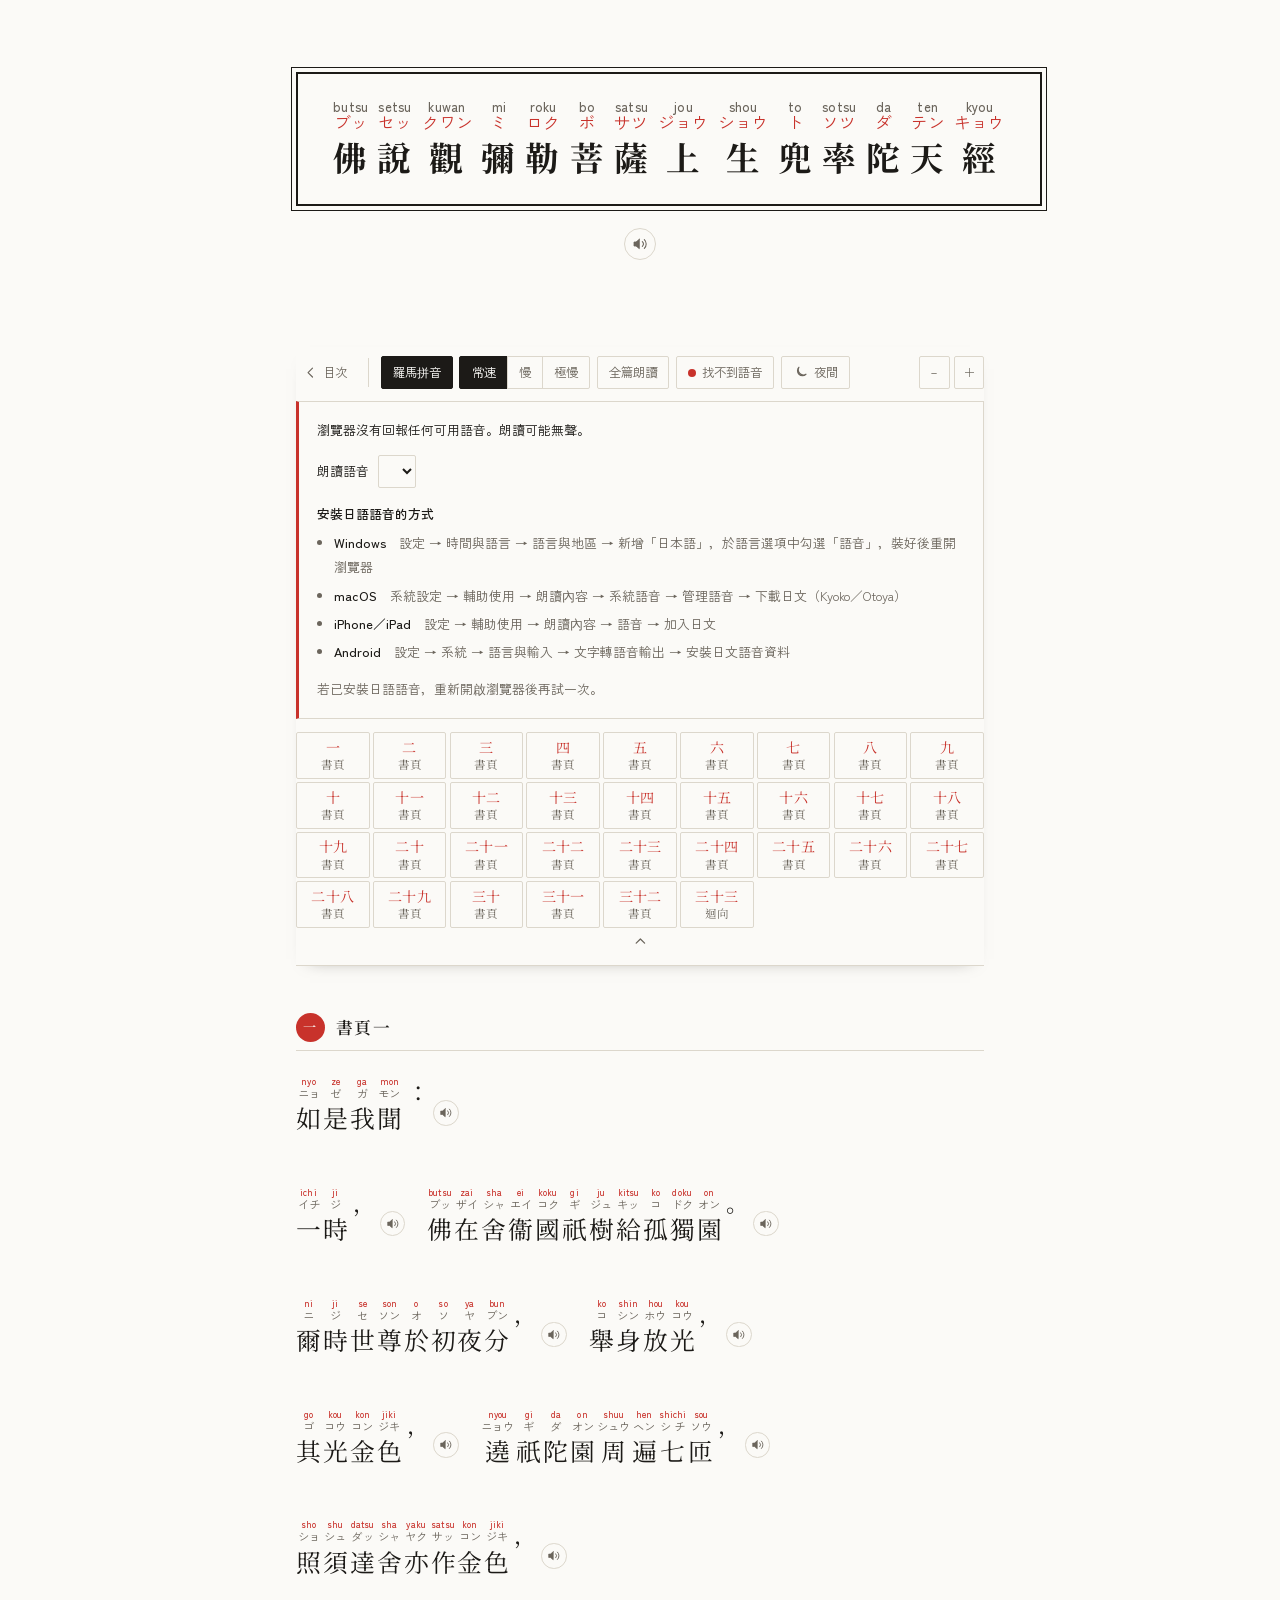
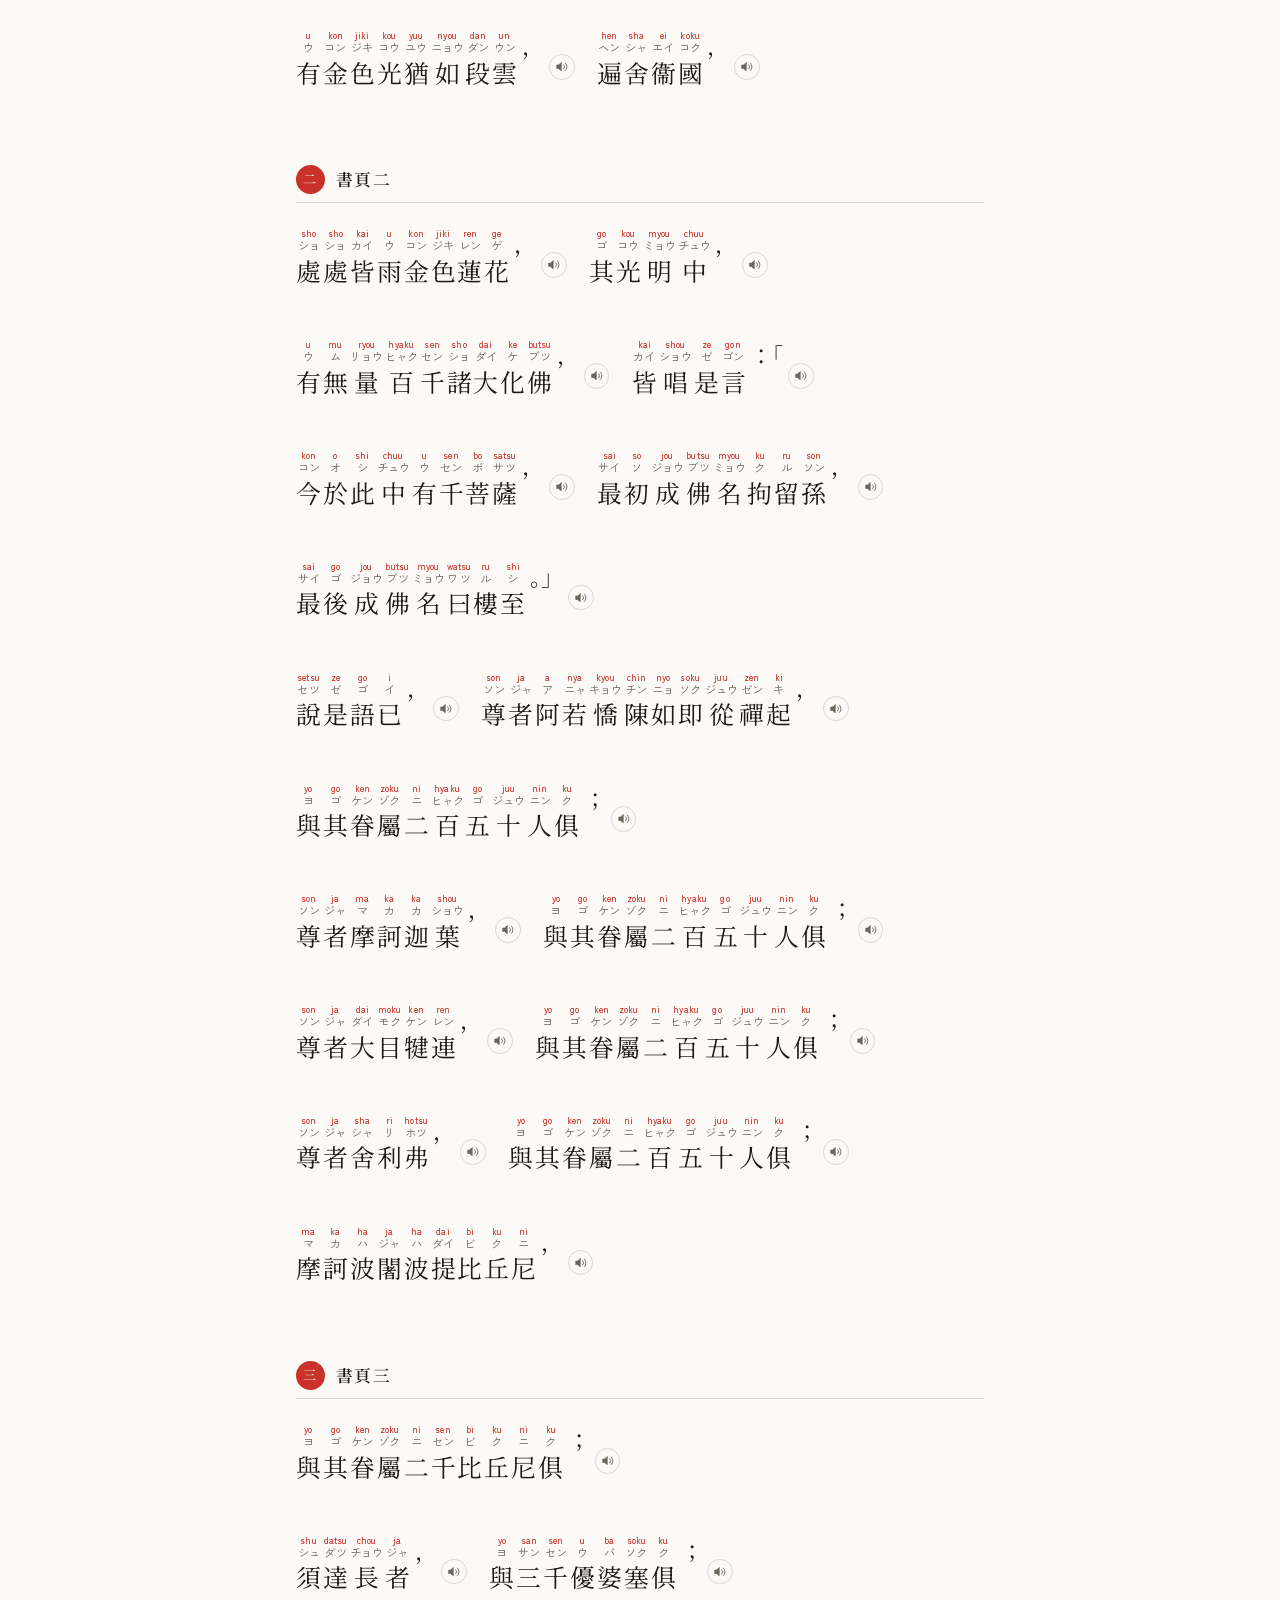
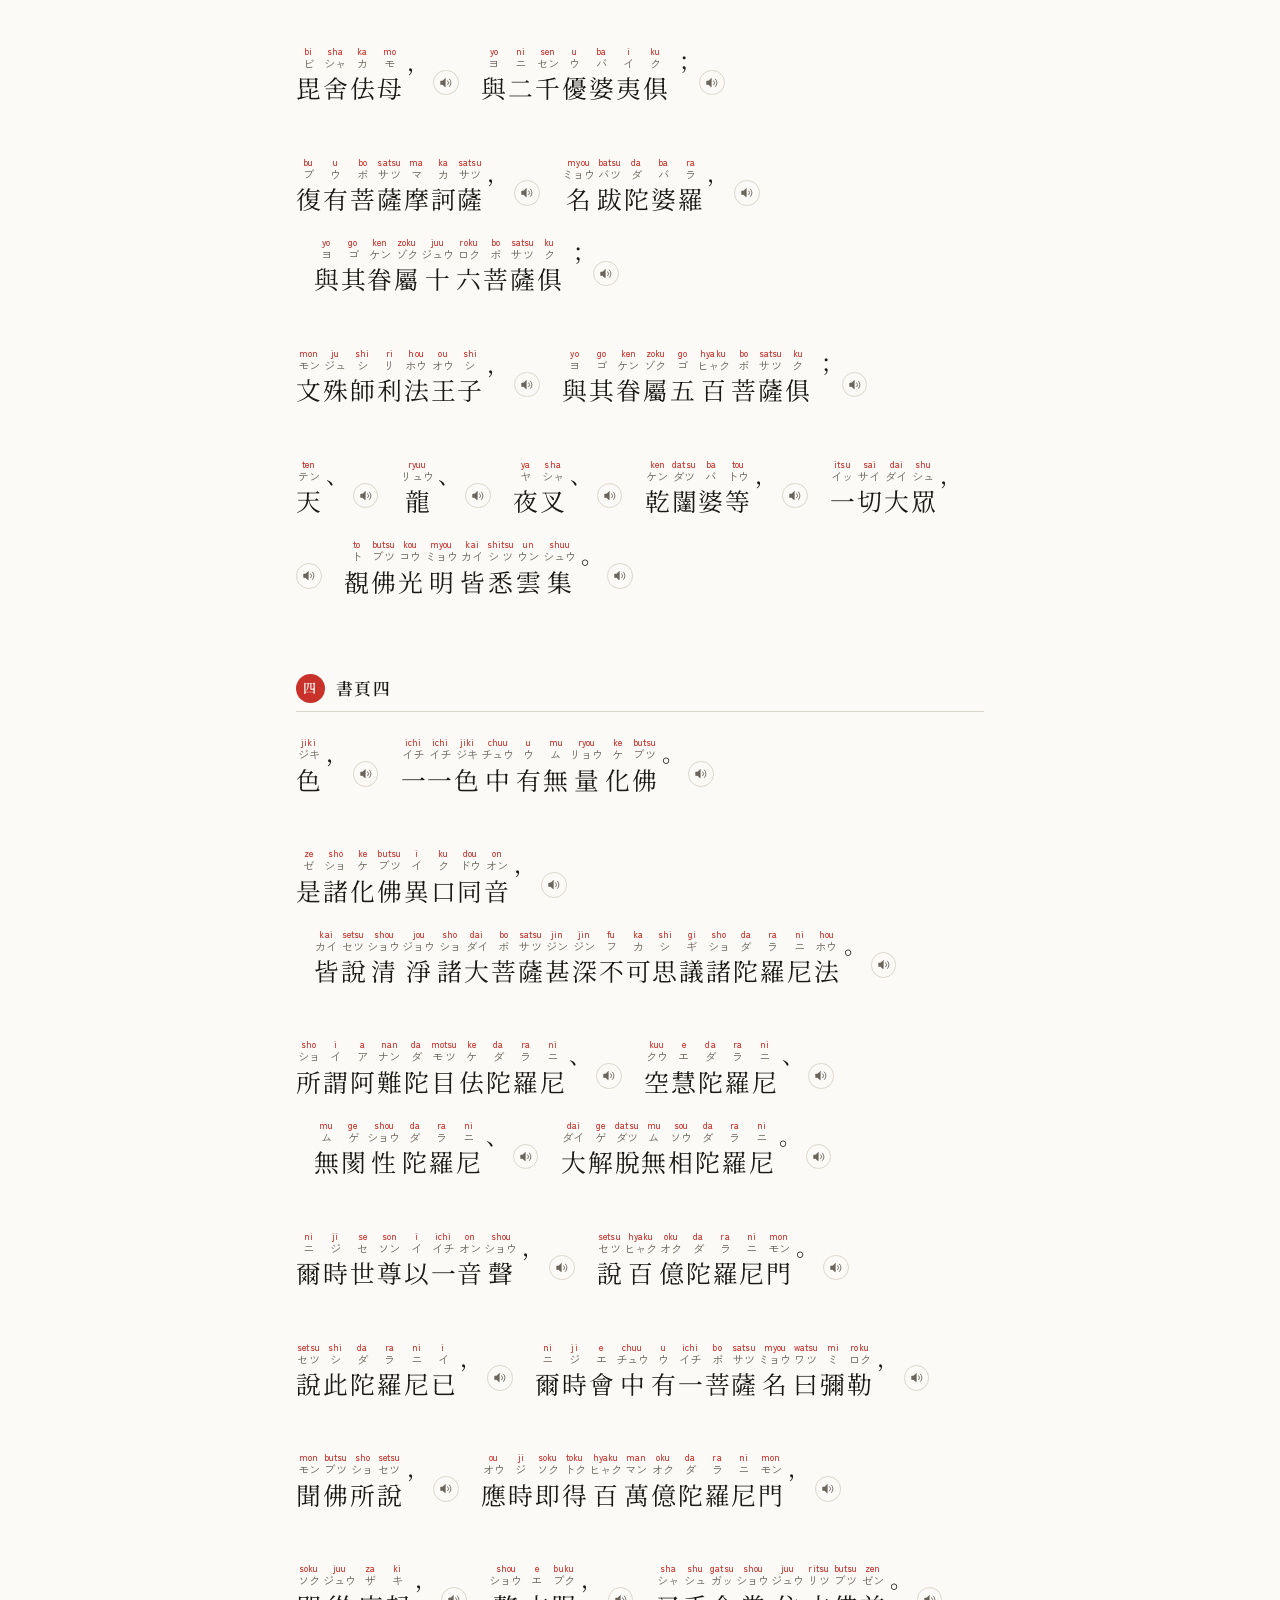
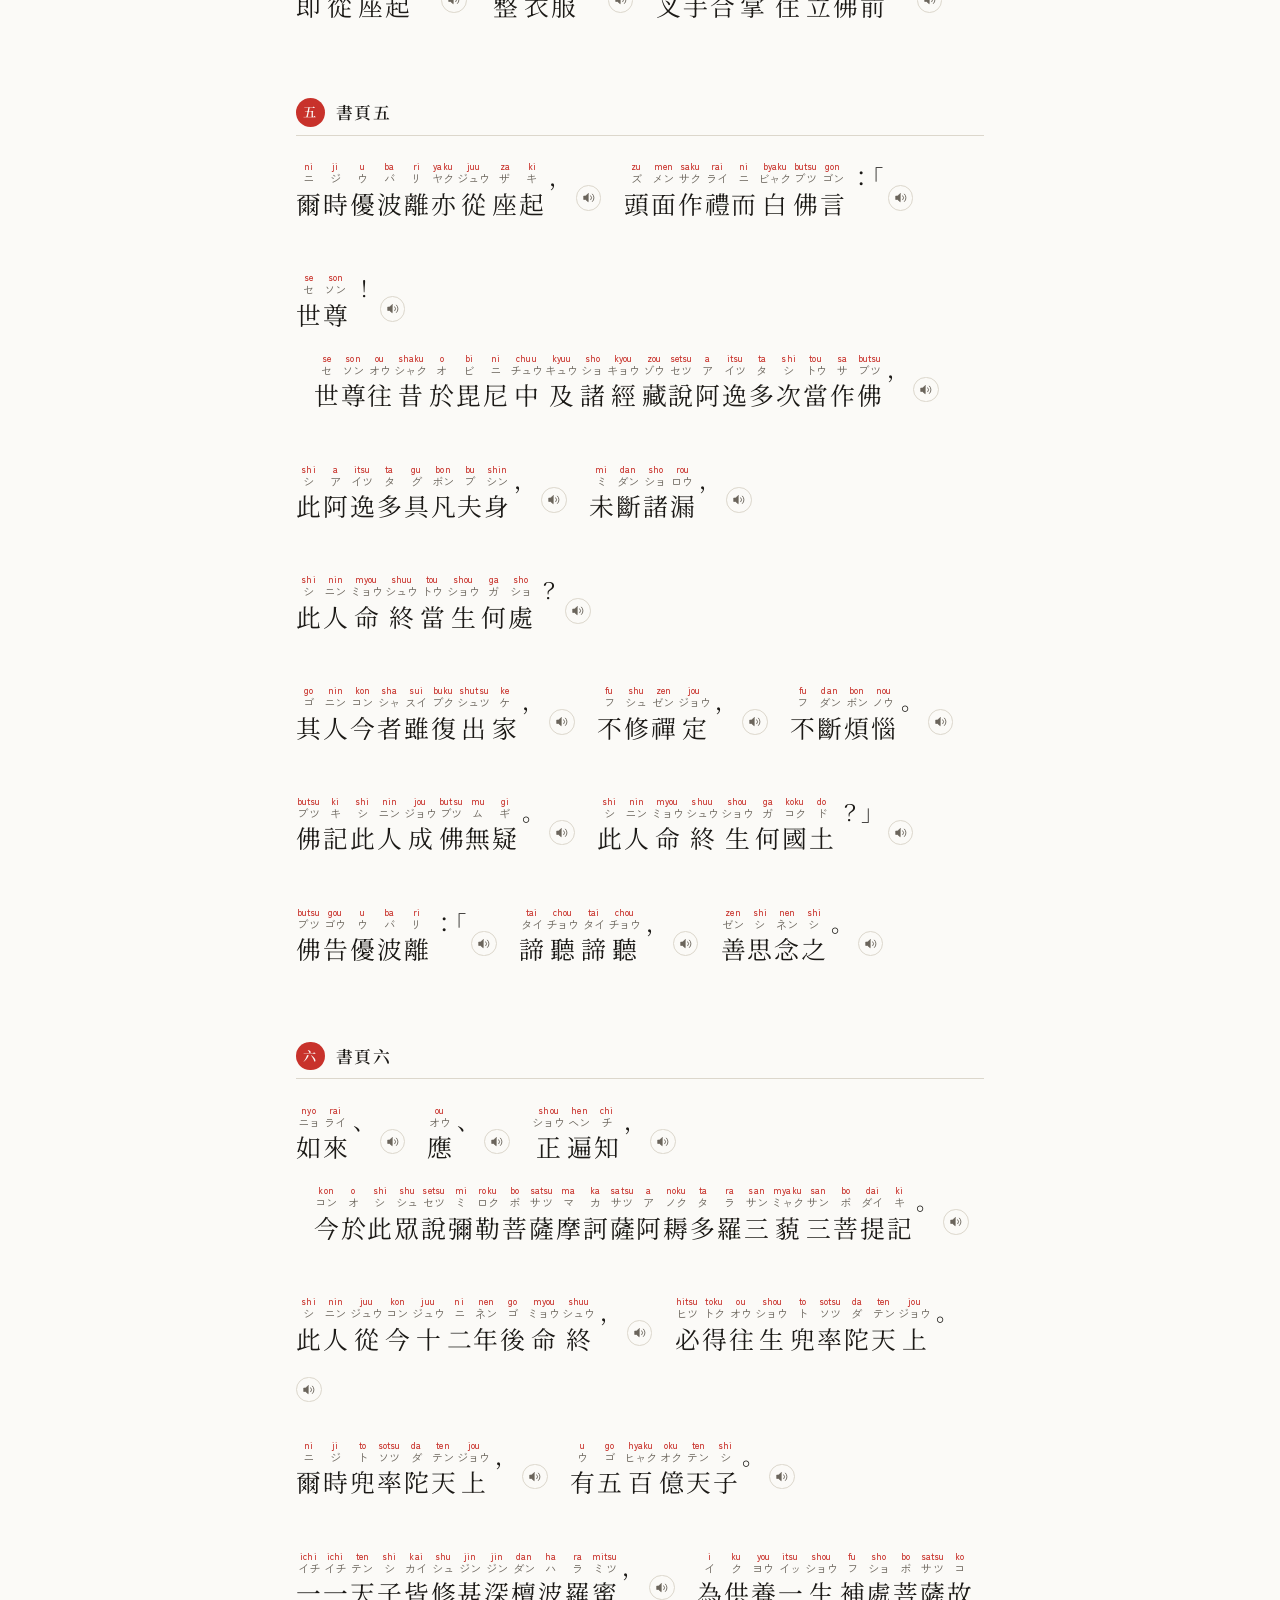
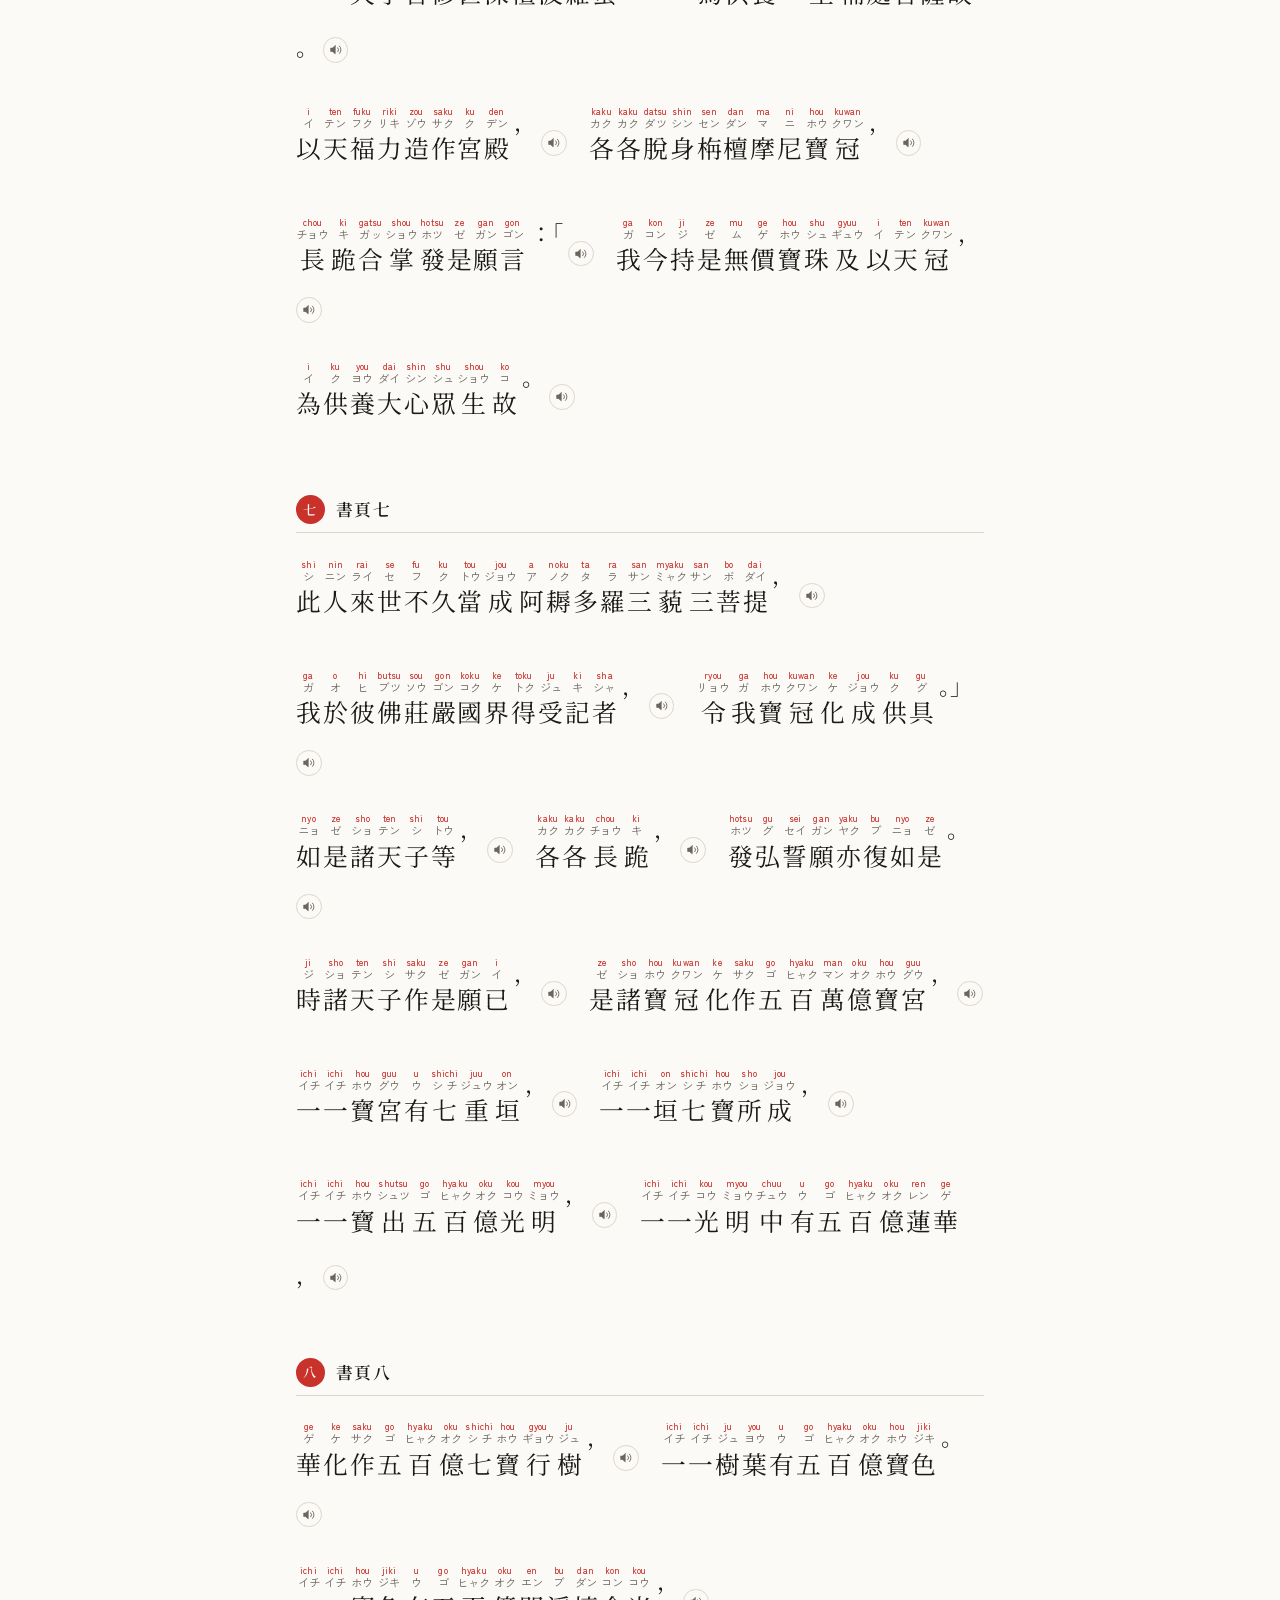
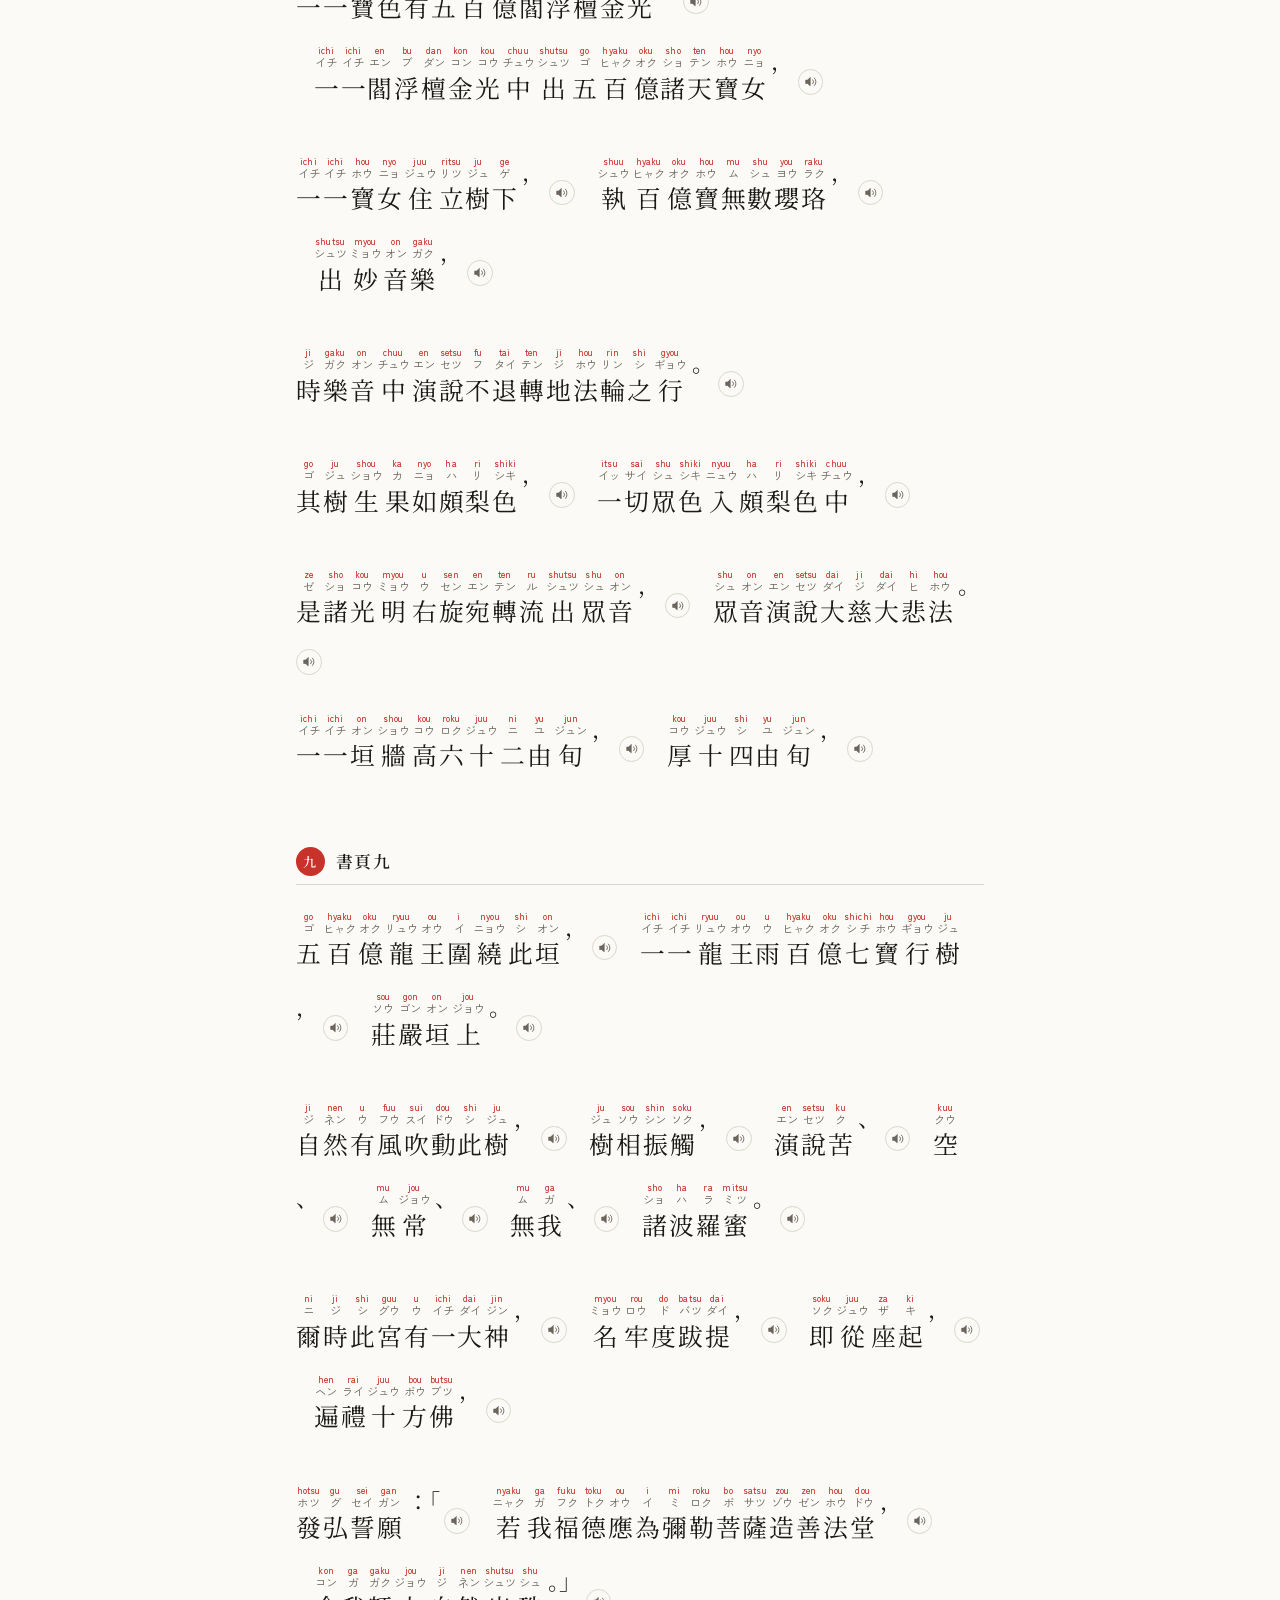
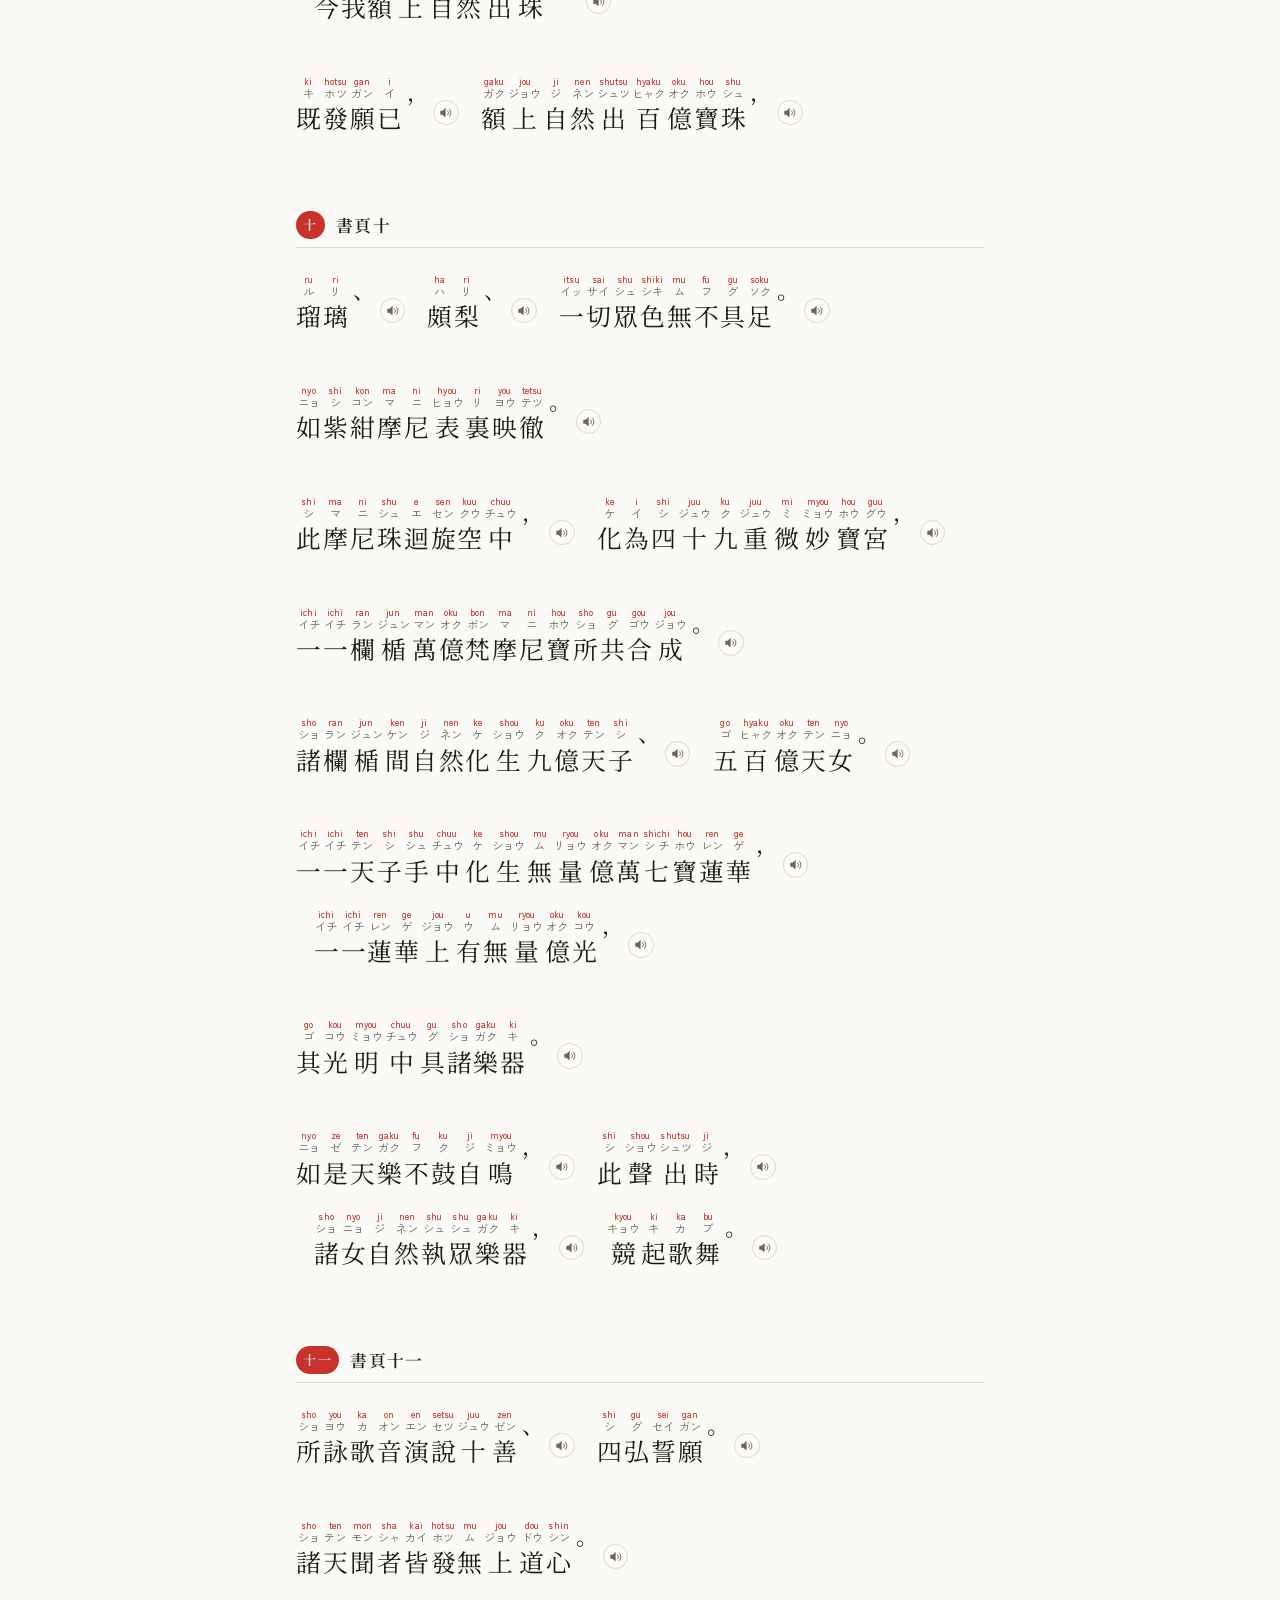
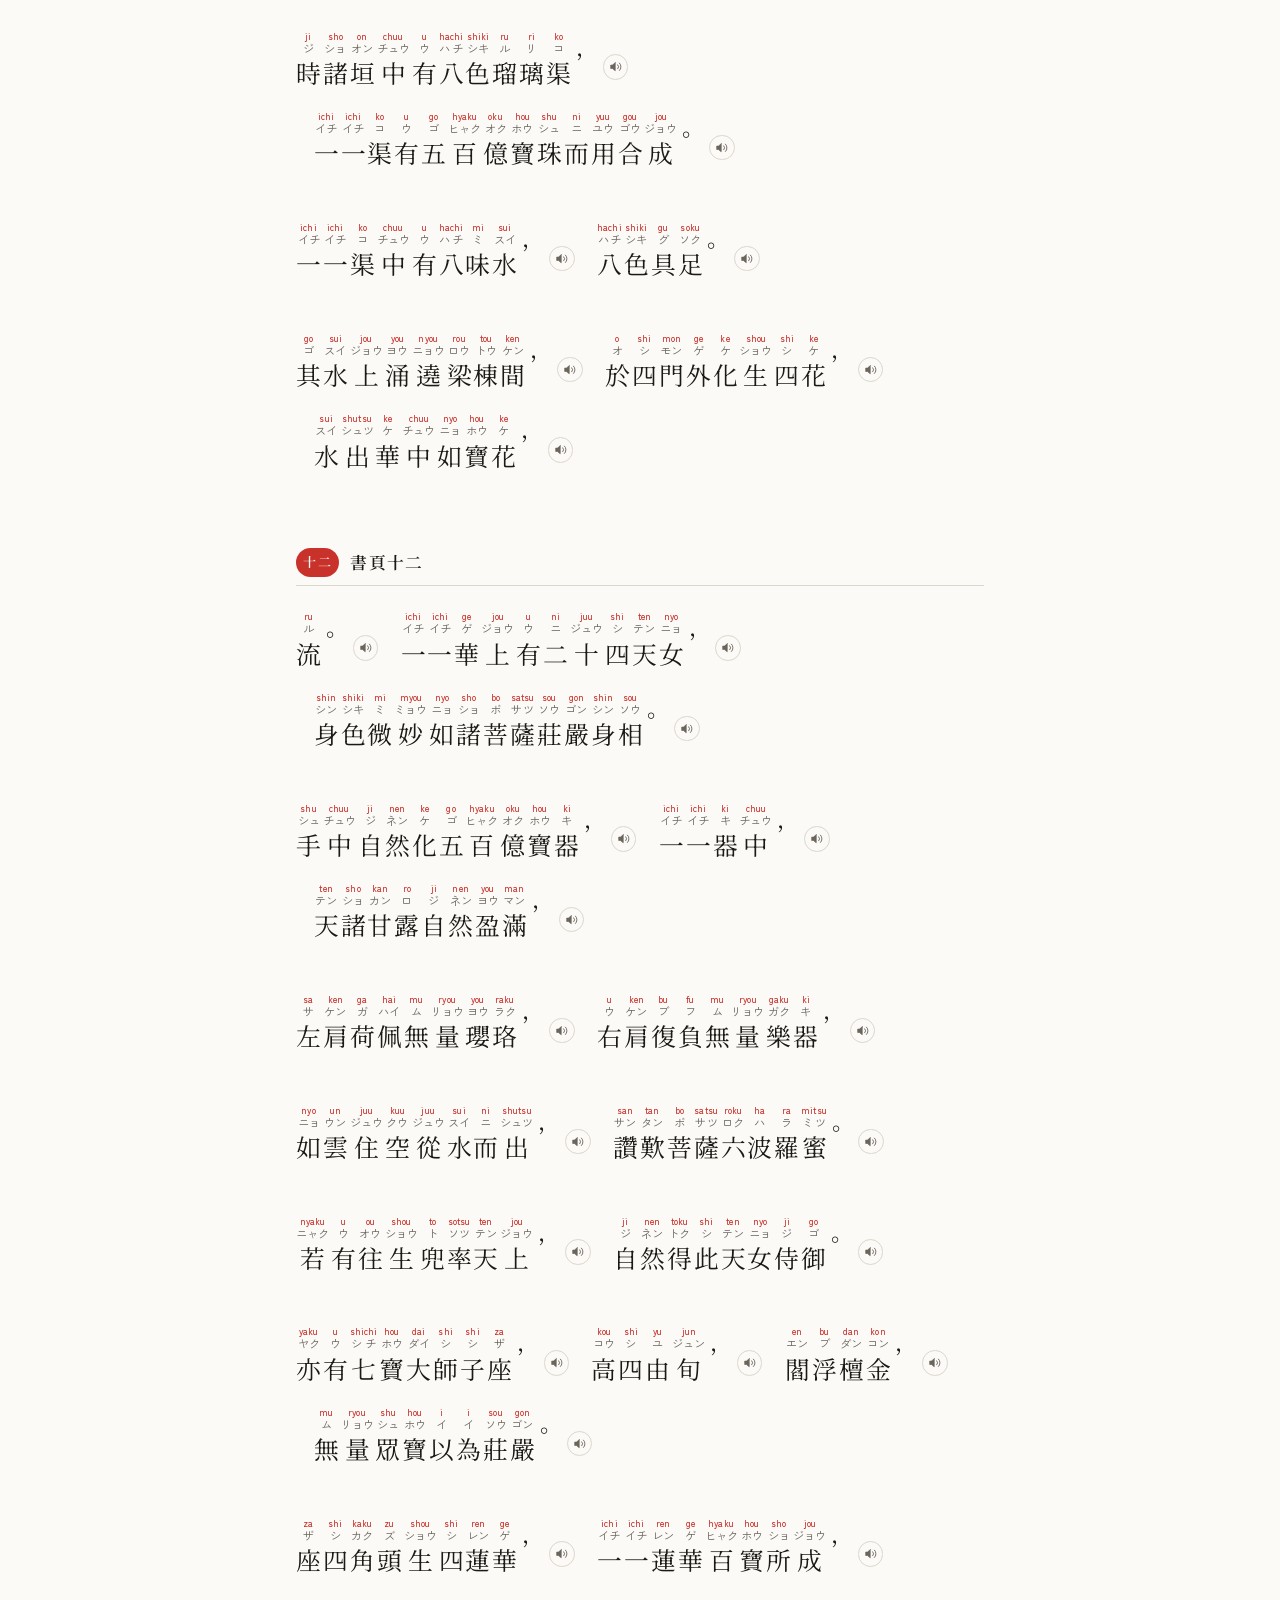
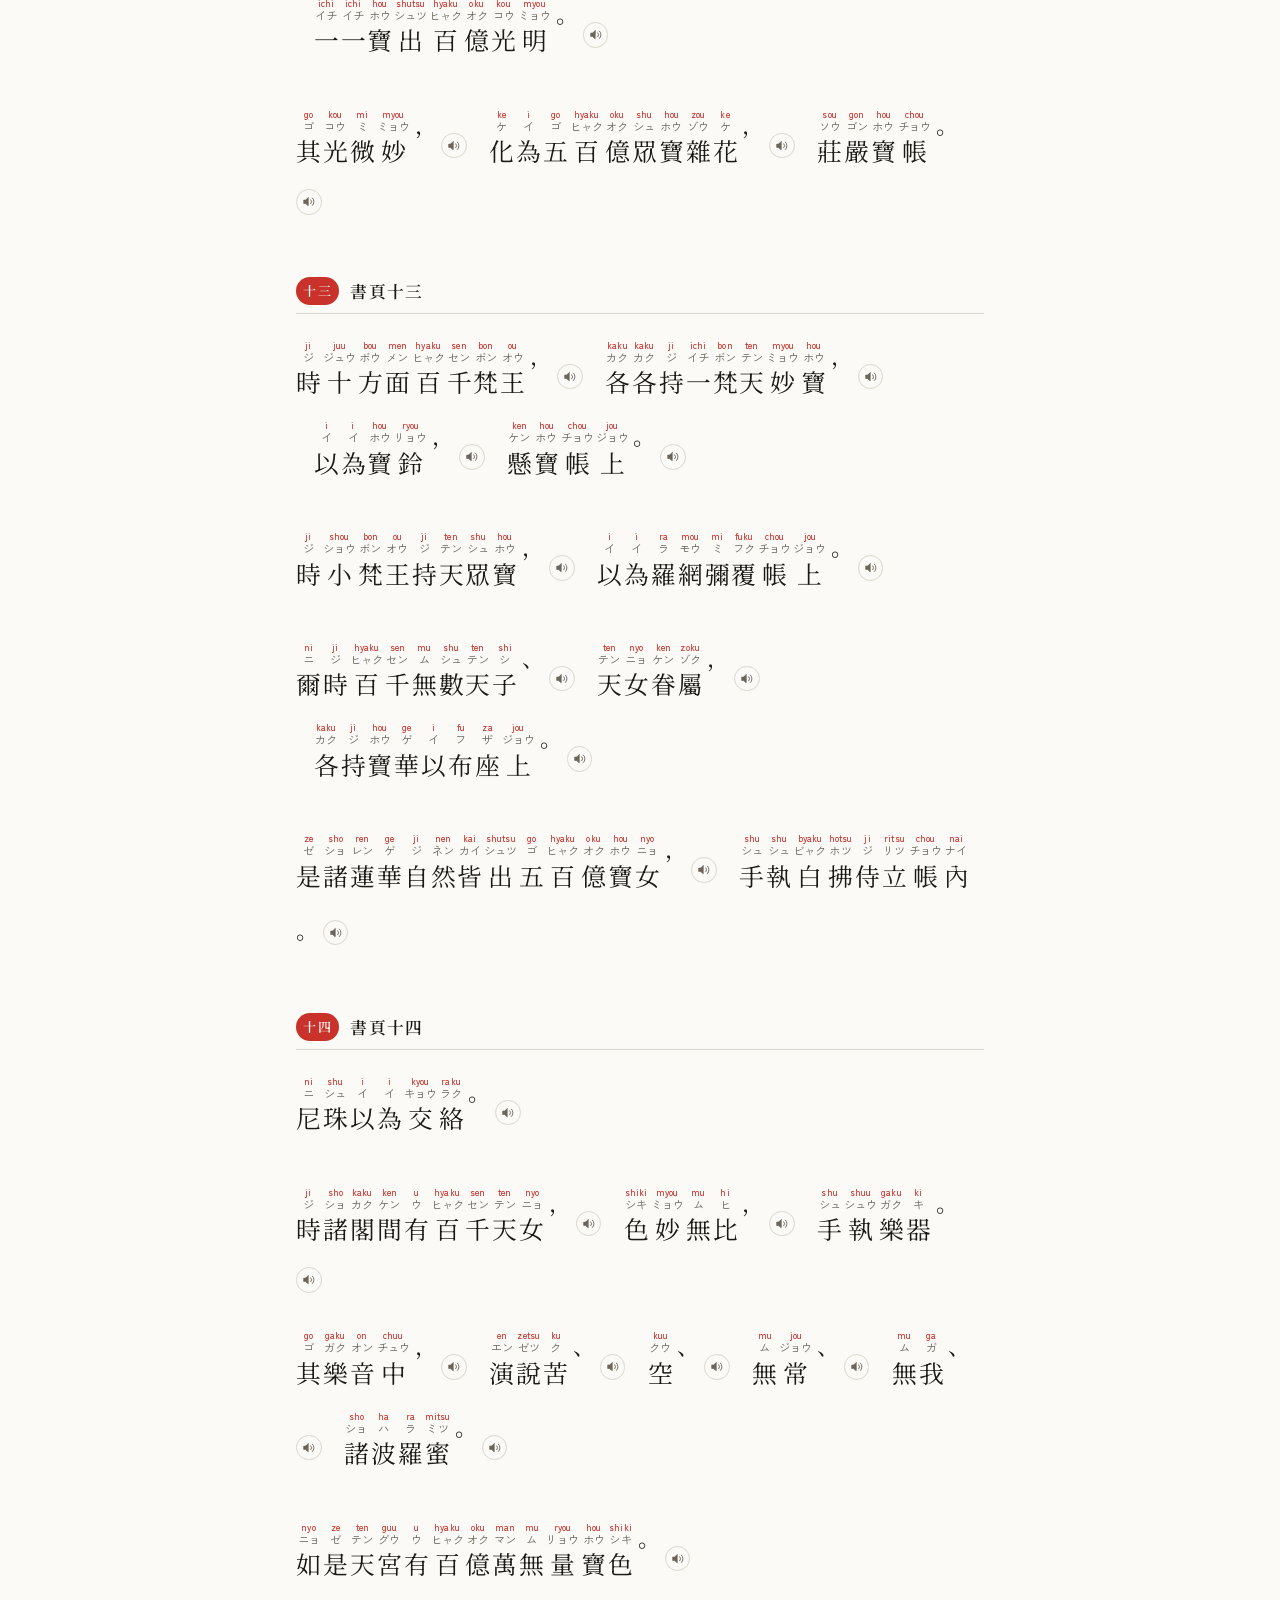
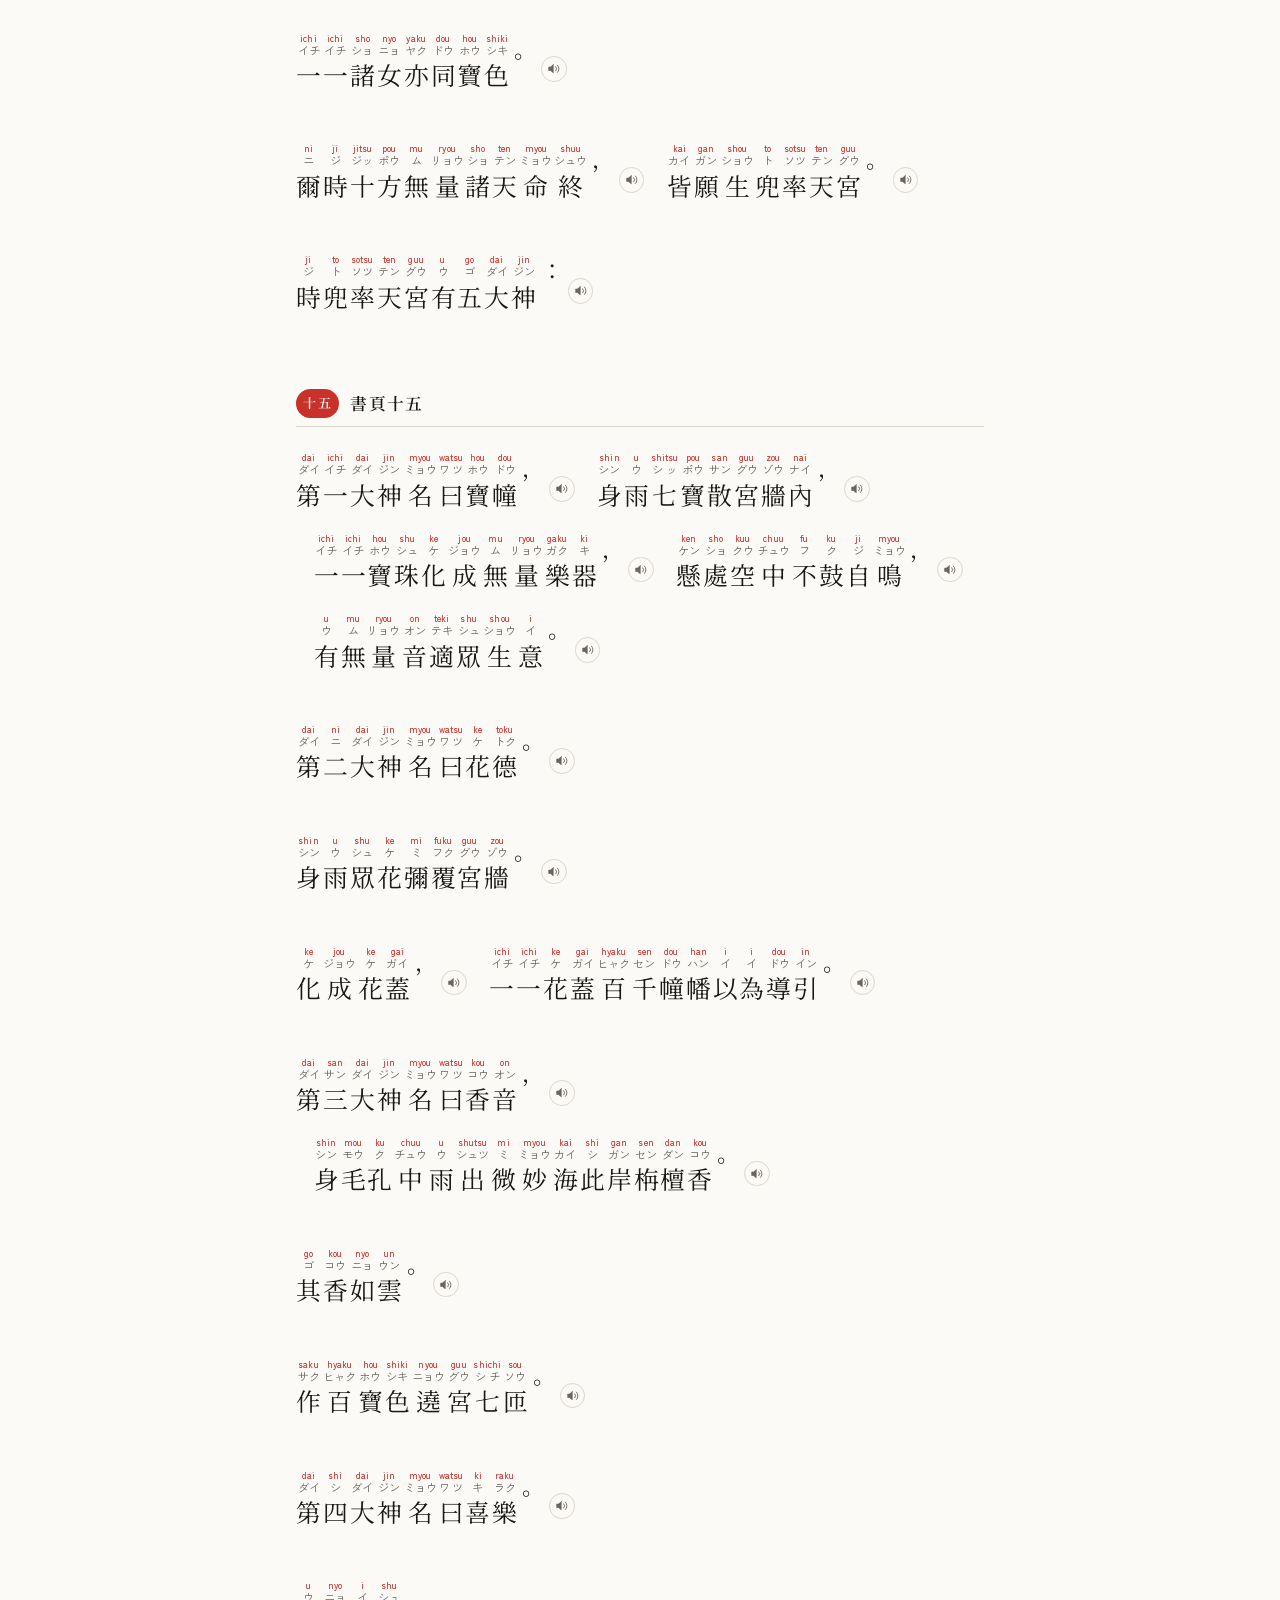
==== commit bde3cca2: "Upgrade interface and voive Fix some user interface" ====
--- a/bu-setsu-kan-mi-roku-bo-satsu-jou-shou-to-sotsu-da-ten-kyou.html
+++ b/bu-setsu-kan-mi-roku-bo-satsu-jou-shou-to-sotsu-da-ten-kyou.html
@@ -7,8 +7,8 @@
 <link rel="preconnect" href="https://fonts.googleapis.com">
 <link rel="preconnect" href="https://fonts.gstatic.com" crossorigin>
 <link href="https://fonts.googleapis.com/css2?family=Noto+Serif+JP:wght@400;600;700&family=Noto+Serif+TC:wght@400;600&family=Zen+Kaku+Gothic+New:wght@400;500&display=swap" rel="stylesheet">
-<link rel="stylesheet" href="css/base.css">
-<link rel="stylesheet" href="css/sutra.css">
+<link rel="stylesheet" href="css/base.css?v=20260811k">
+<link rel="stylesheet" href="css/sutra.css?v=20260811k">
 </head>
 <body class="page-sutra">
 <div class="sheet">
@@ -74,393 +74,396 @@
   </div>
 </div>
 
-<nav class="gates compact"><a href="#gate-一"><span class="n">一</span></a>
-<a href="#gate-二"><span class="n">二</span></a>
-<a href="#gate-三"><span class="n">三</span></a>
-<a href="#gate-四"><span class="n">四</span></a>
-<a href="#gate-五"><span class="n">五</span></a>
-<a href="#gate-六"><span class="n">六</span></a>
-<a href="#gate-七"><span class="n">七</span></a>
-<a href="#gate-八"><span class="n">八</span></a>
-<a href="#gate-九"><span class="n">九</span></a>
-<a href="#gate-十"><span class="n">十</span></a>
-<a href="#gate-十一"><span class="n">十一</span></a>
-<a href="#gate-十二"><span class="n">十二</span></a>
-<a href="#gate-十三"><span class="n">十三</span></a>
-<a href="#gate-十四"><span class="n">十四</span></a>
-<a href="#gate-十五"><span class="n">十五</span></a>
-<a href="#gate-十六"><span class="n">十六</span></a>
-<a href="#gate-十七"><span class="n">十七</span></a>
-<a href="#gate-十八"><span class="n">十八</span></a>
-<a href="#gate-十九"><span class="n">十九</span></a>
-<a href="#gate-二十"><span class="n">二十</span></a>
-<a href="#gate-二十一"><span class="n">二十一</span></a>
-<a href="#gate-二十二"><span class="n">二十二</span></a>
-<a href="#gate-二十三"><span class="n">二十三</span></a>
-<a href="#gate-二十四"><span class="n">二十四</span></a>
-<a href="#gate-二十五"><span class="n">二十五</span></a>
-<a href="#gate-二十六"><span class="n">二十六</span></a>
-<a href="#gate-二十七"><span class="n">二十七</span></a>
-<a href="#gate-二十八"><span class="n">二十八</span></a>
-<a href="#gate-二十九"><span class="n">二十九</span></a>
-<a href="#gate-三十"><span class="n">三十</span></a>
-<a href="#gate-三十一"><span class="n">三十一</span></a>
-<a href="#gate-三十二"><span class="n">三十二</span></a>
-<a class="wide" href="#gate-三十三"><span class="n">迴向</span></a></nav>
+<nav class="gates"><a href="#gate-一"><span class="n">一</span>書頁</a>
+<a href="#gate-二"><span class="n">二</span>書頁</a>
+<a href="#gate-三"><span class="n">三</span>書頁</a>
+<a href="#gate-四"><span class="n">四</span>書頁</a>
+<a href="#gate-五"><span class="n">五</span>書頁</a>
+<a href="#gate-六"><span class="n">六</span>書頁</a>
+<a href="#gate-七"><span class="n">七</span>書頁</a>
+<a href="#gate-八"><span class="n">八</span>書頁</a>
+<a href="#gate-九"><span class="n">九</span>書頁</a>
+<a href="#gate-十"><span class="n">十</span>書頁</a>
+<a href="#gate-十一"><span class="n">十一</span>書頁</a>
+<a href="#gate-十二"><span class="n">十二</span>書頁</a>
+<a href="#gate-十三"><span class="n">十三</span>書頁</a>
+<a href="#gate-十四"><span class="n">十四</span>書頁</a>
+<a href="#gate-十五"><span class="n">十五</span>書頁</a>
+<a href="#gate-十六"><span class="n">十六</span>書頁</a>
+<a href="#gate-十七"><span class="n">十七</span>書頁</a>
+<a href="#gate-十八"><span class="n">十八</span>書頁</a>
+<a href="#gate-十九"><span class="n">十九</span>書頁</a>
+<a href="#gate-二十"><span class="n">二十</span>書頁</a>
+<a href="#gate-二十一"><span class="n">二十一</span>書頁</a>
+<a href="#gate-二十二"><span class="n">二十二</span>書頁</a>
+<a href="#gate-二十三"><span class="n">二十三</span>書頁</a>
+<a href="#gate-二十四"><span class="n">二十四</span>書頁</a>
+<a href="#gate-二十五"><span class="n">二十五</span>書頁</a>
+<a href="#gate-二十六"><span class="n">二十六</span>書頁</a>
+<a href="#gate-二十七"><span class="n">二十七</span>書頁</a>
+<a href="#gate-二十八"><span class="n">二十八</span>書頁</a>
+<a href="#gate-二十九"><span class="n">二十九</span>書頁</a>
+<a href="#gate-三十"><span class="n">三十</span>書頁</a>
+<a href="#gate-三十一"><span class="n">三十一</span>書頁</a>
+<a href="#gate-三十二"><span class="n">三十二</span>書頁</a>
+<a href="#gate-三十三"><span class="n">三十三</span>迴向</a></nav>
+<button id="toc-fold" class="fold" aria-expanded="true" aria-label="收合段落索引">
+  <svg viewBox="0 0 24 24" aria-hidden="true"><path d="M6 14.5 12 8.5l6 6"/></svg>
+</button>
 </div>
 
 <section class="gate kanbun" id="gate-一">
 <h2><span class="num">一</span><span class="gname">書頁一</span></h2>
 <div class="line">
-<div class="phrase"><span class="seg"><span class="w c" data-kana="ニョ"><ruby>ニョ<rt>nyo</rt></ruby><b>如</b></span><span class="w c" data-kana="ゼ"><ruby>ゼ<rt>ze</rt></ruby><b>是</b></span><span class="w c" data-kana="ガ"><ruby>ガ<rt>ga</rt></ruby><b>我</b></span><span class="w c" data-kana="モン"><ruby>モン<rt>mon</rt></ruby><b>聞</b></span></span><span class="seg"><span class="c p"><b>：</b></span></span><button class="say" aria-label="播放這一句的日文發音"><svg viewBox="0 0 24 24" aria-hidden="true"><path d="M11 5 6 9H3v6h3l5 4V5z"/><path class="wv" d="M15.5 8.5a5 5 0 0 1 0 7"/><path class="wv" d="M18.5 5.5a9 9 0 0 1 0 13"/></svg></button></div>
-</div>
-<div class="line">
-<div class="phrase"><span class="seg"><span class="w c" data-kana="イチ"><ruby>イチ<rt>ichi</rt></ruby><b>一</b></span><span class="w c" data-kana="ジ"><ruby>ジ<rt>ji</rt></ruby><b>時</b></span></span><span class="seg"><span class="c p"><b>，</b></span></span><span class="seg"><span class="w c" data-kana="ブッ"><ruby>ブッ<rt>butsu</rt></ruby><b>佛</b></span><span class="w c" data-kana="ザイ"><ruby>ザイ<rt>zai</rt></ruby><b>在</b></span><span class="w c" data-kana="シャ"><ruby>シャ<rt>sha</rt></ruby><b>舍</b></span><span class="w c" data-kana="エイ"><ruby>エイ<rt>ei</rt></ruby><b>衞</b></span><span class="w c" data-kana="コク"><ruby>コク<rt>koku</rt></ruby><b>國</b></span><span class="w c" data-kana="ギ"><ruby>ギ<rt>gi</rt></ruby><b>祇</b></span><span class="w c" data-kana="ジュ"><ruby>ジュ<rt>ju</rt></ruby><b>樹</b></span><span class="w c" data-kana="キッ"><ruby>キッ<rt>kitsu</rt></ruby><b>給</b></span><span class="w c" data-kana="コ"><ruby>コ<rt>ko</rt></ruby><b>孤</b></span><span class="w c" data-kana="ドク"><ruby>ドク<rt>doku</rt></ruby><b>獨</b></span><span class="w c" data-kana="オン"><ruby>オン<rt>on</rt></ruby><b>園</b></span></span><span class="seg"><span class="c p"><b>。</b></span></span><button class="say" aria-label="播放這一句的日文發音"><svg viewBox="0 0 24 24" aria-hidden="true"><path d="M11 5 6 9H3v6h3l5 4V5z"/><path class="wv" d="M15.5 8.5a5 5 0 0 1 0 7"/><path class="wv" d="M18.5 5.5a9 9 0 0 1 0 13"/></svg></button></div>
-</div>
-<div class="line">
-<div class="phrase"><span class="seg"><span class="w c" data-kana="ニ"><ruby>ニ<rt>ni</rt></ruby><b>爾</b></span><span class="w c" data-kana="ジ"><ruby>ジ<rt>ji</rt></ruby><b>時</b></span><span class="w c" data-kana="セ"><ruby>セ<rt>se</rt></ruby><b>世</b></span><span class="w c" data-kana="ソン"><ruby>ソン<rt>son</rt></ruby><b>尊</b></span><span class="w c" data-kana="オ"><ruby>オ<rt>o</rt></ruby><b>於</b></span><span class="w c" data-kana="ソ"><ruby>ソ<rt>so</rt></ruby><b>初</b></span><span class="w c" data-kana="ヤ"><ruby>ヤ<rt>ya</rt></ruby><b>夜</b></span><span class="w c" data-kana="ブン"><ruby>ブン<rt>bun</rt></ruby><b>分</b></span></span><span class="seg"><span class="c p"><b>，</b></span></span><span class="seg"><span class="w c" data-kana="コ"><ruby>コ<rt>ko</rt></ruby><b>舉</b></span><span class="w c" data-kana="シン"><ruby>シン<rt>shin</rt></ruby><b>身</b></span><span class="w c" data-kana="ホウ"><ruby>ホウ<rt>hou</rt></ruby><b>放</b></span><span class="w c" data-kana="コウ"><ruby>コウ<rt>kou</rt></ruby><b>光</b></span></span><span class="seg"><span class="c p"><b>，</b></span></span><button class="say" aria-label="播放這一句的日文發音"><svg viewBox="0 0 24 24" aria-hidden="true"><path d="M11 5 6 9H3v6h3l5 4V5z"/><path class="wv" d="M15.5 8.5a5 5 0 0 1 0 7"/><path class="wv" d="M18.5 5.5a9 9 0 0 1 0 13"/></svg></button></div>
-</div>
-<div class="line">
-<div class="phrase"><span class="seg"><span class="w c" data-kana="ゴ"><ruby>ゴ<rt>go</rt></ruby><b>其</b></span><span class="w c" data-kana="コウ"><ruby>コウ<rt>kou</rt></ruby><b>光</b></span><span class="w c" data-kana="コン"><ruby>コン<rt>kon</rt></ruby><b>金</b></span><span class="w c" data-kana="ジキ"><ruby>ジキ<rt>jiki</rt></ruby><b>色</b></span></span><span class="seg"><span class="c p"><b>，</b></span></span><span class="seg"><span class="w c" data-kana="ニョウ"><ruby>ニョウ<rt>nyou</rt></ruby><b>遶</b></span><span class="w c" data-kana="ギ"><ruby>ギ<rt>gi</rt></ruby><b>祇</b></span><span class="w c" data-kana="ダ"><ruby>ダ<rt>da</rt></ruby><b>陀</b></span><span class="w c" data-kana="オン"><ruby>オン<rt>on</rt></ruby><b>園</b></span><span class="w c" data-kana="シュウ"><ruby>シュウ<rt>shuu</rt></ruby><b>周</b></span><span class="w c" data-kana="ヘン"><ruby>ヘン<rt>hen</rt></ruby><b>遍</b></span><span class="w c" data-kana="シチ"><ruby>シチ<rt>shichi</rt></ruby><b>七</b></span><span class="w c" data-kana="ソウ"><ruby>ソウ<rt>sou</rt></ruby><b>匝</b></span></span><span class="seg"><span class="c p"><b>，</b></span></span><button class="say" aria-label="播放這一句的日文發音"><svg viewBox="0 0 24 24" aria-hidden="true"><path d="M11 5 6 9H3v6h3l5 4V5z"/><path class="wv" d="M15.5 8.5a5 5 0 0 1 0 7"/><path class="wv" d="M18.5 5.5a9 9 0 0 1 0 13"/></svg></button></div>
-</div>
-<div class="line">
-<div class="phrase"><span class="seg"><span class="w c" data-kana="ショ"><ruby>ショ<rt>sho</rt></ruby><b>照</b></span><span class="w c" data-kana="シュ"><ruby>シュ<rt>shu</rt></ruby><b>須</b></span><span class="w c" data-kana="ダッ"><ruby>ダッ<rt>datsu</rt></ruby><b>達</b></span><span class="w c" data-kana="シャ"><ruby>シャ<rt>sha</rt></ruby><b>舍</b></span><span class="w c" data-kana="ヤク"><ruby>ヤク<rt>yaku</rt></ruby><b>亦</b></span><span class="w c" data-kana="サッ"><ruby>サッ<rt>satsu</rt></ruby><b>作</b></span><span class="w c" data-kana="コン"><ruby>コン<rt>kon</rt></ruby><b>金</b></span><span class="w c" data-kana="ジキ"><ruby>ジキ<rt>jiki</rt></ruby><b>色</b></span></span><span class="seg"><span class="c p"><b>，</b></span></span><button class="say" aria-label="播放這一句的日文發音"><svg viewBox="0 0 24 24" aria-hidden="true"><path d="M11 5 6 9H3v6h3l5 4V5z"/><path class="wv" d="M15.5 8.5a5 5 0 0 1 0 7"/><path class="wv" d="M18.5 5.5a9 9 0 0 1 0 13"/></svg></button></div>
-</div>
-<div class="line">
-<div class="phrase"><span class="seg"><span class="w c" data-kana="ウ"><ruby>ウ<rt>u</rt></ruby><b>有</b></span><span class="w c" data-kana="コン"><ruby>コン<rt>kon</rt></ruby><b>金</b></span><span class="w c" data-kana="ジキ"><ruby>ジキ<rt>jiki</rt></ruby><b>色</b></span><span class="w c" data-kana="コウ"><ruby>コウ<rt>kou</rt></ruby><b>光</b></span><span class="w c" data-kana="ユウ"><ruby>ユウ<rt>yuu</rt></ruby><b>猶</b></span><span class="w c" data-kana="ニョウ"><ruby>ニョウ<rt>nyou</rt></ruby><b>如</b></span><span class="w c" data-kana="ダン"><ruby>ダン<rt>dan</rt></ruby><b>段</b></span><span class="w c" data-kana="ウン"><ruby>ウン<rt>un</rt></ruby><b>雲</b></span></span><span class="seg"><span class="c p"><b>，</b></span></span><span class="seg"><span class="w c" data-kana="ヘン"><ruby>ヘン<rt>hen</rt></ruby><b>遍</b></span><span class="w c" data-kana="シャ"><ruby>シャ<rt>sha</rt></ruby><b>舍</b></span><span class="w c" data-kana="エイ"><ruby>エイ<rt>ei</rt></ruby><b>衞</b></span><span class="w c" data-kana="コク"><ruby>コク<rt>koku</rt></ruby><b>國</b></span></span><span class="seg"><span class="c p"><b>，</b></span></span><button class="say" aria-label="播放這一句的日文發音"><svg viewBox="0 0 24 24" aria-hidden="true"><path d="M11 5 6 9H3v6h3l5 4V5z"/><path class="wv" d="M15.5 8.5a5 5 0 0 1 0 7"/><path class="wv" d="M18.5 5.5a9 9 0 0 1 0 13"/></svg></button></div>
+<div class="phrase"><span class="seg"><span class="w c" data-kana="ニョ"><ruby>ニョ<rt>nyo</rt></ruby><b>如</b></span><span class="w c" data-kana="ゼ"><ruby>ゼ<rt>ze</rt></ruby><b>是</b></span><span class="w c" data-kana="ガ"><ruby>ガ<rt>ga</rt></ruby><b>我</b></span><span class="w c" data-kana="モン"><ruby>モン<rt>mon</rt></ruby><b>聞</b></span></span><span class="seg"><span class="c p"><b>：</b></span></span><button class="say" aria-label="播放這一段的日文發音"><svg viewBox="0 0 24 24" aria-hidden="true"><path d="M11 5 6 9H3v6h3l5 4V5z"/><path class="wv" d="M15.5 8.5a5 5 0 0 1 0 7"/><path class="wv" d="M18.5 5.5a9 9 0 0 1 0 13"/></svg></button></div>
+</div>
+<div class="line">
+<div class="phrase"><span class="seg"><span class="w c" data-kana="イチ"><ruby>イチ<rt>ichi</rt></ruby><b>一</b></span><span class="w c" data-kana="ジ"><ruby>ジ<rt>ji</rt></ruby><b>時</b></span></span><span class="seg"><span class="c p"><b>，</b></span></span><button class="say" aria-label="播放這一段的日文發音"><svg viewBox="0 0 24 24" aria-hidden="true"><path d="M11 5 6 9H3v6h3l5 4V5z"/><path class="wv" d="M15.5 8.5a5 5 0 0 1 0 7"/><path class="wv" d="M18.5 5.5a9 9 0 0 1 0 13"/></svg></button><span class="seg"><span class="w c" data-kana="ブッ"><ruby>ブッ<rt>butsu</rt></ruby><b>佛</b></span><span class="w c" data-kana="ザイ"><ruby>ザイ<rt>zai</rt></ruby><b>在</b></span><span class="w c" data-kana="シャ"><ruby>シャ<rt>sha</rt></ruby><b>舍</b></span><span class="w c" data-kana="エイ"><ruby>エイ<rt>ei</rt></ruby><b>衞</b></span><span class="w c" data-kana="コク"><ruby>コク<rt>koku</rt></ruby><b>國</b></span><span class="w c" data-kana="ギ"><ruby>ギ<rt>gi</rt></ruby><b>祇</b></span><span class="w c" data-kana="ジュ"><ruby>ジュ<rt>ju</rt></ruby><b>樹</b></span><span class="w c" data-kana="キッ"><ruby>キッ<rt>kitsu</rt></ruby><b>給</b></span><span class="w c" data-kana="コ"><ruby>コ<rt>ko</rt></ruby><b>孤</b></span><span class="w c" data-kana="ドク"><ruby>ドク<rt>doku</rt></ruby><b>獨</b></span><span class="w c" data-kana="オン"><ruby>オン<rt>on</rt></ruby><b>園</b></span></span><span class="seg"><span class="c p"><b>。</b></span></span><button class="say" aria-label="播放這一段的日文發音"><svg viewBox="0 0 24 24" aria-hidden="true"><path d="M11 5 6 9H3v6h3l5 4V5z"/><path class="wv" d="M15.5 8.5a5 5 0 0 1 0 7"/><path class="wv" d="M18.5 5.5a9 9 0 0 1 0 13"/></svg></button></div>
+</div>
+<div class="line">
+<div class="phrase"><span class="seg"><span class="w c" data-kana="ニ"><ruby>ニ<rt>ni</rt></ruby><b>爾</b></span><span class="w c" data-kana="ジ"><ruby>ジ<rt>ji</rt></ruby><b>時</b></span><span class="w c" data-kana="セ"><ruby>セ<rt>se</rt></ruby><b>世</b></span><span class="w c" data-kana="ソン"><ruby>ソン<rt>son</rt></ruby><b>尊</b></span><span class="w c" data-kana="オ"><ruby>オ<rt>o</rt></ruby><b>於</b></span><span class="w c" data-kana="ソ"><ruby>ソ<rt>so</rt></ruby><b>初</b></span><span class="w c" data-kana="ヤ"><ruby>ヤ<rt>ya</rt></ruby><b>夜</b></span><span class="w c" data-kana="ブン"><ruby>ブン<rt>bun</rt></ruby><b>分</b></span></span><span class="seg"><span class="c p"><b>，</b></span></span><button class="say" aria-label="播放這一段的日文發音"><svg viewBox="0 0 24 24" aria-hidden="true"><path d="M11 5 6 9H3v6h3l5 4V5z"/><path class="wv" d="M15.5 8.5a5 5 0 0 1 0 7"/><path class="wv" d="M18.5 5.5a9 9 0 0 1 0 13"/></svg></button><span class="seg"><span class="w c" data-kana="コ"><ruby>コ<rt>ko</rt></ruby><b>舉</b></span><span class="w c" data-kana="シン"><ruby>シン<rt>shin</rt></ruby><b>身</b></span><span class="w c" data-kana="ホウ"><ruby>ホウ<rt>hou</rt></ruby><b>放</b></span><span class="w c" data-kana="コウ"><ruby>コウ<rt>kou</rt></ruby><b>光</b></span></span><span class="seg"><span class="c p"><b>，</b></span></span><button class="say" aria-label="播放這一段的日文發音"><svg viewBox="0 0 24 24" aria-hidden="true"><path d="M11 5 6 9H3v6h3l5 4V5z"/><path class="wv" d="M15.5 8.5a5 5 0 0 1 0 7"/><path class="wv" d="M18.5 5.5a9 9 0 0 1 0 13"/></svg></button></div>
+</div>
+<div class="line">
+<div class="phrase"><span class="seg"><span class="w c" data-kana="ゴ"><ruby>ゴ<rt>go</rt></ruby><b>其</b></span><span class="w c" data-kana="コウ"><ruby>コウ<rt>kou</rt></ruby><b>光</b></span><span class="w c" data-kana="コン"><ruby>コン<rt>kon</rt></ruby><b>金</b></span><span class="w c" data-kana="ジキ"><ruby>ジキ<rt>jiki</rt></ruby><b>色</b></span></span><span class="seg"><span class="c p"><b>，</b></span></span><button class="say" aria-label="播放這一段的日文發音"><svg viewBox="0 0 24 24" aria-hidden="true"><path d="M11 5 6 9H3v6h3l5 4V5z"/><path class="wv" d="M15.5 8.5a5 5 0 0 1 0 7"/><path class="wv" d="M18.5 5.5a9 9 0 0 1 0 13"/></svg></button><span class="seg"><span class="w c" data-kana="ニョウ"><ruby>ニョウ<rt>nyou</rt></ruby><b>遶</b></span><span class="w c" data-kana="ギ"><ruby>ギ<rt>gi</rt></ruby><b>祇</b></span><span class="w c" data-kana="ダ"><ruby>ダ<rt>da</rt></ruby><b>陀</b></span><span class="w c" data-kana="オン"><ruby>オン<rt>on</rt></ruby><b>園</b></span><span class="w c" data-kana="シュウ"><ruby>シュウ<rt>shuu</rt></ruby><b>周</b></span><span class="w c" data-kana="ヘン"><ruby>ヘン<rt>hen</rt></ruby><b>遍</b></span><span class="w c" data-kana="シチ"><ruby>シチ<rt>shichi</rt></ruby><b>七</b></span><span class="w c" data-kana="ソウ"><ruby>ソウ<rt>sou</rt></ruby><b>匝</b></span></span><span class="seg"><span class="c p"><b>，</b></span></span><button class="say" aria-label="播放這一段的日文發音"><svg viewBox="0 0 24 24" aria-hidden="true"><path d="M11 5 6 9H3v6h3l5 4V5z"/><path class="wv" d="M15.5 8.5a5 5 0 0 1 0 7"/><path class="wv" d="M18.5 5.5a9 9 0 0 1 0 13"/></svg></button></div>
+</div>
+<div class="line">
+<div class="phrase"><span class="seg"><span class="w c" data-kana="ショ"><ruby>ショ<rt>sho</rt></ruby><b>照</b></span><span class="w c" data-kana="シュ"><ruby>シュ<rt>shu</rt></ruby><b>須</b></span><span class="w c" data-kana="ダッ"><ruby>ダッ<rt>datsu</rt></ruby><b>達</b></span><span class="w c" data-kana="シャ"><ruby>シャ<rt>sha</rt></ruby><b>舍</b></span><span class="w c" data-kana="ヤク"><ruby>ヤク<rt>yaku</rt></ruby><b>亦</b></span><span class="w c" data-kana="サッ"><ruby>サッ<rt>satsu</rt></ruby><b>作</b></span><span class="w c" data-kana="コン"><ruby>コン<rt>kon</rt></ruby><b>金</b></span><span class="w c" data-kana="ジキ"><ruby>ジキ<rt>jiki</rt></ruby><b>色</b></span></span><span class="seg"><span class="c p"><b>，</b></span></span><button class="say" aria-label="播放這一段的日文發音"><svg viewBox="0 0 24 24" aria-hidden="true"><path d="M11 5 6 9H3v6h3l5 4V5z"/><path class="wv" d="M15.5 8.5a5 5 0 0 1 0 7"/><path class="wv" d="M18.5 5.5a9 9 0 0 1 0 13"/></svg></button></div>
+</div>
+<div class="line">
+<div class="phrase"><span class="seg"><span class="w c" data-kana="ウ"><ruby>ウ<rt>u</rt></ruby><b>有</b></span><span class="w c" data-kana="コン"><ruby>コン<rt>kon</rt></ruby><b>金</b></span><span class="w c" data-kana="ジキ"><ruby>ジキ<rt>jiki</rt></ruby><b>色</b></span><span class="w c" data-kana="コウ"><ruby>コウ<rt>kou</rt></ruby><b>光</b></span><span class="w c" data-kana="ユウ"><ruby>ユウ<rt>yuu</rt></ruby><b>猶</b></span><span class="w c" data-kana="ニョウ"><ruby>ニョウ<rt>nyou</rt></ruby><b>如</b></span><span class="w c" data-kana="ダン"><ruby>ダン<rt>dan</rt></ruby><b>段</b></span><span class="w c" data-kana="ウン"><ruby>ウン<rt>un</rt></ruby><b>雲</b></span></span><span class="seg"><span class="c p"><b>，</b></span></span><button class="say" aria-label="播放這一段的日文發音"><svg viewBox="0 0 24 24" aria-hidden="true"><path d="M11 5 6 9H3v6h3l5 4V5z"/><path class="wv" d="M15.5 8.5a5 5 0 0 1 0 7"/><path class="wv" d="M18.5 5.5a9 9 0 0 1 0 13"/></svg></button><span class="seg"><span class="w c" data-kana="ヘン"><ruby>ヘン<rt>hen</rt></ruby><b>遍</b></span><span class="w c" data-kana="シャ"><ruby>シャ<rt>sha</rt></ruby><b>舍</b></span><span class="w c" data-kana="エイ"><ruby>エイ<rt>ei</rt></ruby><b>衞</b></span><span class="w c" data-kana="コク"><ruby>コク<rt>koku</rt></ruby><b>國</b></span></span><span class="seg"><span class="c p"><b>，</b></span></span><button class="say" aria-label="播放這一段的日文發音"><svg viewBox="0 0 24 24" aria-hidden="true"><path d="M11 5 6 9H3v6h3l5 4V5z"/><path class="wv" d="M15.5 8.5a5 5 0 0 1 0 7"/><path class="wv" d="M18.5 5.5a9 9 0 0 1 0 13"/></svg></button></div>
 </div>
 </section>
 <section class="gate kanbun" id="gate-二">
 <h2><span class="num">二</span><span class="gname">書頁二</span></h2>
 <div class="line">
-<div class="phrase"><span class="seg"><span class="w c" data-kana="ショ"><ruby>ショ<rt>sho</rt></ruby><b>處</b></span><span class="w c" data-kana="ショ"><ruby>ショ<rt>sho</rt></ruby><b>處</b></span><span class="w c" data-kana="カイ"><ruby>カイ<rt>kai</rt></ruby><b>皆</b></span><span class="w c" data-kana="ウ"><ruby>ウ<rt>u</rt></ruby><b>雨</b></span><span class="w c" data-kana="コン"><ruby>コン<rt>kon</rt></ruby><b>金</b></span><span class="w c" data-kana="ジキ"><ruby>ジキ<rt>jiki</rt></ruby><b>色</b></span><span class="w c" data-kana="レン"><ruby>レン<rt>ren</rt></ruby><b>蓮</b></span><span class="w c" data-kana="ゲ"><ruby>ゲ<rt>ge</rt></ruby><b>花</b></span></span><span class="seg"><span class="c p"><b>，</b></span></span><span class="seg"><span class="w c" data-kana="ゴ"><ruby>ゴ<rt>go</rt></ruby><b>其</b></span><span class="w c" data-kana="コウ"><ruby>コウ<rt>kou</rt></ruby><b>光</b></span><span class="w c" data-kana="ミョウ"><ruby>ミョウ<rt>myou</rt></ruby><b>明</b></span><span class="w c" data-kana="チュウ"><ruby>チュウ<rt>chuu</rt></ruby><b>中</b></span></span><span class="seg"><span class="c p"><b>，</b></span></span><button class="say" aria-label="播放這一句的日文發音"><svg viewBox="0 0 24 24" aria-hidden="true"><path d="M11 5 6 9H3v6h3l5 4V5z"/><path class="wv" d="M15.5 8.5a5 5 0 0 1 0 7"/><path class="wv" d="M18.5 5.5a9 9 0 0 1 0 13"/></svg></button></div>
-</div>
-<div class="line">
-<div class="phrase"><span class="seg"><span class="w c" data-kana="ウ"><ruby>ウ<rt>u</rt></ruby><b>有</b></span><span class="w c" data-kana="ム"><ruby>ム<rt>mu</rt></ruby><b>無</b></span><span class="w c" data-kana="リョウ"><ruby>リョウ<rt>ryou</rt></ruby><b>量</b></span><span class="w c" data-kana="ヒャク"><ruby>ヒャク<rt>hyaku</rt></ruby><b>百</b></span><span class="w c" data-kana="セン"><ruby>セン<rt>sen</rt></ruby><b>千</b></span><span class="w c" data-kana="ショ"><ruby>ショ<rt>sho</rt></ruby><b>諸</b></span><span class="w c" data-kana="ダイ"><ruby>ダイ<rt>dai</rt></ruby><b>大</b></span><span class="w c" data-kana="ケ"><ruby>ケ<rt>ke</rt></ruby><b>化</b></span><span class="w c" data-kana="ブツ"><ruby>ブツ<rt>butsu</rt></ruby><b>佛</b></span></span><span class="seg"><span class="c p"><b>，</b></span></span><span class="seg"><span class="w c" data-kana="カイ"><ruby>カイ<rt>kai</rt></ruby><b>皆</b></span><span class="w c" data-kana="ショウ"><ruby>ショウ<rt>shou</rt></ruby><b>唱</b></span><span class="w c" data-kana="ゼ"><ruby>ゼ<rt>ze</rt></ruby><b>是</b></span><span class="w c" data-kana="ゴン"><ruby>ゴン<rt>gon</rt></ruby><b>言</b></span></span><span class="seg"><span class="c p"><b>：「</b></span></span><button class="say" aria-label="播放這一句的日文發音"><svg viewBox="0 0 24 24" aria-hidden="true"><path d="M11 5 6 9H3v6h3l5 4V5z"/><path class="wv" d="M15.5 8.5a5 5 0 0 1 0 7"/><path class="wv" d="M18.5 5.5a9 9 0 0 1 0 13"/></svg></button></div>
-</div>
-<div class="line">
-<div class="phrase"><span class="seg"><span class="w c" data-kana="コン"><ruby>コン<rt>kon</rt></ruby><b>今</b></span><span class="w c" data-kana="オ"><ruby>オ<rt>o</rt></ruby><b>於</b></span><span class="w c" data-kana="シ"><ruby>シ<rt>shi</rt></ruby><b>此</b></span><span class="w c" data-kana="チュウ"><ruby>チュウ<rt>chuu</rt></ruby><b>中</b></span><span class="w c" data-kana="ウ"><ruby>ウ<rt>u</rt></ruby><b>有</b></span><span class="w c" data-kana="セン"><ruby>セン<rt>sen</rt></ruby><b>千</b></span><span class="w c" data-kana="ボ"><ruby>ボ<rt>bo</rt></ruby><b>菩</b></span><span class="w c" data-kana="サツ"><ruby>サツ<rt>satsu</rt></ruby><b>薩</b></span></span><span class="seg"><span class="c p"><b>，</b></span></span><span class="seg"><span class="w c" data-kana="サイ"><ruby>サイ<rt>sai</rt></ruby><b>最</b></span><span class="w c" data-kana="ソ"><ruby>ソ<rt>so</rt></ruby><b>初</b></span><span class="w c" data-kana="ジョウ"><ruby>ジョウ<rt>jou</rt></ruby><b>成</b></span><span class="w c" data-kana="ブツ"><ruby>ブツ<rt>butsu</rt></ruby><b>佛</b></span><span class="w c" data-kana="ミョウ"><ruby>ミョウ<rt>myou</rt></ruby><b>名</b></span><span class="w c" data-kana="ク"><ruby>ク<rt>ku</rt></ruby><b>拘</b></span><span class="w c" data-kana="ル"><ruby>ル<rt>ru</rt></ruby><b>留</b></span><span class="w c" data-kana="ソン"><ruby>ソン<rt>son</rt></ruby><b>孫</b></span></span><span class="seg"><span class="c p"><b>，</b></span></span><button class="say" aria-label="播放這一句的日文發音"><svg viewBox="0 0 24 24" aria-hidden="true"><path d="M11 5 6 9H3v6h3l5 4V5z"/><path class="wv" d="M15.5 8.5a5 5 0 0 1 0 7"/><path class="wv" d="M18.5 5.5a9 9 0 0 1 0 13"/></svg></button></div>
-</div>
-<div class="line">
-<div class="phrase"><span class="seg"><span class="w c" data-kana="サイ"><ruby>サイ<rt>sai</rt></ruby><b>最</b></span><span class="w c" data-kana="ゴ"><ruby>ゴ<rt>go</rt></ruby><b>後</b></span><span class="w c" data-kana="ジョウ"><ruby>ジョウ<rt>jou</rt></ruby><b>成</b></span><span class="w c" data-kana="ブツ"><ruby>ブツ<rt>butsu</rt></ruby><b>佛</b></span><span class="w c" data-kana="ミョウ"><ruby>ミョウ<rt>myou</rt></ruby><b>名</b></span><span class="w c" data-kana="ワツ"><ruby>ワツ<rt>watsu</rt></ruby><b>曰</b></span><span class="w c" data-kana="ル"><ruby>ル<rt>ru</rt></ruby><b>樓</b></span><span class="w c" data-kana="シ"><ruby>シ<rt>shi</rt></ruby><b>至</b></span></span><span class="seg"><span class="c p"><b>。」</b></span></span><button class="say" aria-label="播放這一句的日文發音"><svg viewBox="0 0 24 24" aria-hidden="true"><path d="M11 5 6 9H3v6h3l5 4V5z"/><path class="wv" d="M15.5 8.5a5 5 0 0 1 0 7"/><path class="wv" d="M18.5 5.5a9 9 0 0 1 0 13"/></svg></button></div>
-</div>
-<div class="line">
-<div class="phrase"><span class="seg"><span class="w c" data-kana="セツ"><ruby>セツ<rt>setsu</rt></ruby><b>說</b></span><span class="w c" data-kana="ゼ"><ruby>ゼ<rt>ze</rt></ruby><b>是</b></span><span class="w c" data-kana="ゴ"><ruby>ゴ<rt>go</rt></ruby><b>語</b></span><span class="w c" data-kana="イ"><ruby>イ<rt>i</rt></ruby><b>已</b></span></span><span class="seg"><span class="c p"><b>，</b></span></span><span class="seg"><span class="w c" data-kana="ソン"><ruby>ソン<rt>son</rt></ruby><b>尊</b></span><span class="w c" data-kana="ジャ"><ruby>ジャ<rt>ja</rt></ruby><b>者</b></span><span class="w c" data-kana="ア"><ruby>ア<rt>a</rt></ruby><b>阿</b></span><span class="w c" data-kana="ニャ"><ruby>ニャ<rt>nya</rt></ruby><b>若</b></span><span class="w c" data-kana="キョウ"><ruby>キョウ<rt>kyou</rt></ruby><b>憍</b></span><span class="w c" data-kana="チン"><ruby>チン<rt>chin</rt></ruby><b>陳</b></span><span class="w c" data-kana="ニョ"><ruby>ニョ<rt>nyo</rt></ruby><b>如</b></span><span class="w c" data-kana="ソク"><ruby>ソク<rt>soku</rt></ruby><b>即</b></span><span class="w c" data-kana="ジュウ"><ruby>ジュウ<rt>juu</rt></ruby><b>從</b></span><span class="w c" data-kana="ゼン"><ruby>ゼン<rt>zen</rt></ruby><b>禪</b></span><span class="w c" data-kana="キ"><ruby>キ<rt>ki</rt></ruby><b>起</b></span></span><span class="seg"><span class="c p"><b>，</b></span></span><button class="say" aria-label="播放這一句的日文發音"><svg viewBox="0 0 24 24" aria-hidden="true"><path d="M11 5 6 9H3v6h3l5 4V5z"/><path class="wv" d="M15.5 8.5a5 5 0 0 1 0 7"/><path class="wv" d="M18.5 5.5a9 9 0 0 1 0 13"/></svg></button></div>
-</div>
-<div class="line">
-<div class="phrase"><span class="seg"><span class="w c" data-kana="ヨ"><ruby>ヨ<rt>yo</rt></ruby><b>與</b></span><span class="w c" data-kana="ゴ"><ruby>ゴ<rt>go</rt></ruby><b>其</b></span><span class="w c" data-kana="ケン"><ruby>ケン<rt>ken</rt></ruby><b>眷</b></span><span class="w c" data-kana="ゾク"><ruby>ゾク<rt>zoku</rt></ruby><b>屬</b></span><span class="w c" data-kana="ニ"><ruby>ニ<rt>ni</rt></ruby><b>二</b></span><span class="w c" data-kana="ヒャク"><ruby>ヒャク<rt>hyaku</rt></ruby><b>百</b></span><span class="w c" data-kana="ゴ"><ruby>ゴ<rt>go</rt></ruby><b>五</b></span><span class="w c" data-kana="ジュウ"><ruby>ジュウ<rt>juu</rt></ruby><b>十</b></span><span class="w c" data-kana="ニン"><ruby>ニン<rt>nin</rt></ruby><b>人</b></span><span class="w c" data-kana="ク"><ruby>ク<rt>ku</rt></ruby><b>俱</b></span></span><span class="seg"><span class="c p"><b>；</b></span></span><button class="say" aria-label="播放這一句的日文發音"><svg viewBox="0 0 24 24" aria-hidden="true"><path d="M11 5 6 9H3v6h3l5 4V5z"/><path class="wv" d="M15.5 8.5a5 5 0 0 1 0 7"/><path class="wv" d="M18.5 5.5a9 9 0 0 1 0 13"/></svg></button></div>
-</div>
-<div class="line">
-<div class="phrase"><span class="seg"><span class="w c" data-kana="ソン"><ruby>ソン<rt>son</rt></ruby><b>尊</b></span><span class="w c" data-kana="ジャ"><ruby>ジャ<rt>ja</rt></ruby><b>者</b></span><span class="w c" data-kana="マ"><ruby>マ<rt>ma</rt></ruby><b>摩</b></span><span class="w c" data-kana="カ"><ruby>カ<rt>ka</rt></ruby><b>訶</b></span><span class="w c" data-kana="カ"><ruby>カ<rt>ka</rt></ruby><b>迦</b></span><span class="w c" data-kana="ショウ"><ruby>ショウ<rt>shou</rt></ruby><b>葉</b></span></span><span class="seg"><span class="c p"><b>，</b></span></span><span class="seg"><span class="w c" data-kana="ヨ"><ruby>ヨ<rt>yo</rt></ruby><b>與</b></span><span class="w c" data-kana="ゴ"><ruby>ゴ<rt>go</rt></ruby><b>其</b></span><span class="w c" data-kana="ケン"><ruby>ケン<rt>ken</rt></ruby><b>眷</b></span><span class="w c" data-kana="ゾク"><ruby>ゾク<rt>zoku</rt></ruby><b>屬</b></span><span class="w c" data-kana="ニ"><ruby>ニ<rt>ni</rt></ruby><b>二</b></span><span class="w c" data-kana="ヒャク"><ruby>ヒャク<rt>hyaku</rt></ruby><b>百</b></span><span class="w c" data-kana="ゴ"><ruby>ゴ<rt>go</rt></ruby><b>五</b></span><span class="w c" data-kana="ジュウ"><ruby>ジュウ<rt>juu</rt></ruby><b>十</b></span><span class="w c" data-kana="ニン"><ruby>ニン<rt>nin</rt></ruby><b>人</b></span><span class="w c" data-kana="ク"><ruby>ク<rt>ku</rt></ruby><b>俱</b></span></span><span class="seg"><span class="c p"><b>；</b></span></span><button class="say" aria-label="播放這一句的日文發音"><svg viewBox="0 0 24 24" aria-hidden="true"><path d="M11 5 6 9H3v6h3l5 4V5z"/><path class="wv" d="M15.5 8.5a5 5 0 0 1 0 7"/><path class="wv" d="M18.5 5.5a9 9 0 0 1 0 13"/></svg></button></div>
-</div>
-<div class="line">
-<div class="phrase"><span class="seg"><span class="w c" data-kana="ソン"><ruby>ソン<rt>son</rt></ruby><b>尊</b></span><span class="w c" data-kana="ジャ"><ruby>ジャ<rt>ja</rt></ruby><b>者</b></span><span class="w c" data-kana="ダイ"><ruby>ダイ<rt>dai</rt></ruby><b>大</b></span><span class="w c" data-kana="モク"><ruby>モク<rt>moku</rt></ruby><b>目</b></span><span class="w c" data-kana="ケン"><ruby>ケン<rt>ken</rt></ruby><b>犍</b></span><span class="w c" data-kana="レン"><ruby>レン<rt>ren</rt></ruby><b>連</b></span></span><span class="seg"><span class="c p"><b>，</b></span></span><span class="seg"><span class="w c" data-kana="ヨ"><ruby>ヨ<rt>yo</rt></ruby><b>與</b></span><span class="w c" data-kana="ゴ"><ruby>ゴ<rt>go</rt></ruby><b>其</b></span><span class="w c" data-kana="ケン"><ruby>ケン<rt>ken</rt></ruby><b>眷</b></span><span class="w c" data-kana="ゾク"><ruby>ゾク<rt>zoku</rt></ruby><b>屬</b></span><span class="w c" data-kana="ニ"><ruby>ニ<rt>ni</rt></ruby><b>二</b></span><span class="w c" data-kana="ヒャク"><ruby>ヒャク<rt>hyaku</rt></ruby><b>百</b></span><span class="w c" data-kana="ゴ"><ruby>ゴ<rt>go</rt></ruby><b>五</b></span><span class="w c" data-kana="ジュウ"><ruby>ジュウ<rt>juu</rt></ruby><b>十</b></span><span class="w c" data-kana="ニン"><ruby>ニン<rt>nin</rt></ruby><b>人</b></span><span class="w c" data-kana="ク"><ruby>ク<rt>ku</rt></ruby><b>俱</b></span></span><span class="seg"><span class="c p"><b>；</b></span></span><button class="say" aria-label="播放這一句的日文發音"><svg viewBox="0 0 24 24" aria-hidden="true"><path d="M11 5 6 9H3v6h3l5 4V5z"/><path class="wv" d="M15.5 8.5a5 5 0 0 1 0 7"/><path class="wv" d="M18.5 5.5a9 9 0 0 1 0 13"/></svg></button></div>
-</div>
-<div class="line">
-<div class="phrase"><span class="seg"><span class="w c" data-kana="ソン"><ruby>ソン<rt>son</rt></ruby><b>尊</b></span><span class="w c" data-kana="ジャ"><ruby>ジャ<rt>ja</rt></ruby><b>者</b></span><span class="w c" data-kana="シャ"><ruby>シャ<rt>sha</rt></ruby><b>舍</b></span><span class="w c" data-kana="リ"><ruby>リ<rt>ri</rt></ruby><b>利</b></span><span class="w c" data-kana="ホツ"><ruby>ホツ<rt>hotsu</rt></ruby><b>弗</b></span></span><span class="seg"><span class="c p"><b>，</b></span></span><span class="seg"><span class="w c" data-kana="ヨ"><ruby>ヨ<rt>yo</rt></ruby><b>與</b></span><span class="w c" data-kana="ゴ"><ruby>ゴ<rt>go</rt></ruby><b>其</b></span><span class="w c" data-kana="ケン"><ruby>ケン<rt>ken</rt></ruby><b>眷</b></span><span class="w c" data-kana="ゾク"><ruby>ゾク<rt>zoku</rt></ruby><b>屬</b></span><span class="w c" data-kana="ニ"><ruby>ニ<rt>ni</rt></ruby><b>二</b></span><span class="w c" data-kana="ヒャク"><ruby>ヒャク<rt>hyaku</rt></ruby><b>百</b></span><span class="w c" data-kana="ゴ"><ruby>ゴ<rt>go</rt></ruby><b>五</b></span><span class="w c" data-kana="ジュウ"><ruby>ジュウ<rt>juu</rt></ruby><b>十</b></span><span class="w c" data-kana="ニン"><ruby>ニン<rt>nin</rt></ruby><b>人</b></span><span class="w c" data-kana="ク"><ruby>ク<rt>ku</rt></ruby><b>俱</b></span></span><span class="seg"><span class="c p"><b>；</b></span></span><button class="say" aria-label="播放這一句的日文發音"><svg viewBox="0 0 24 24" aria-hidden="true"><path d="M11 5 6 9H3v6h3l5 4V5z"/><path class="wv" d="M15.5 8.5a5 5 0 0 1 0 7"/><path class="wv" d="M18.5 5.5a9 9 0 0 1 0 13"/></svg></button></div>
-</div>
-<div class="line">
-<div class="phrase"><span class="seg"><span class="w c" data-kana="マ"><ruby>マ<rt>ma</rt></ruby><b>摩</b></span><span class="w c" data-kana="カ"><ruby>カ<rt>ka</rt></ruby><b>訶</b></span><span class="w c" data-kana="ハ"><ruby>ハ<rt>ha</rt></ruby><b>波</b></span><span class="w c" data-kana="ジャ"><ruby>ジャ<rt>ja</rt></ruby><b>闍</b></span><span class="w c" data-kana="ハ"><ruby>ハ<rt>ha</rt></ruby><b>波</b></span><span class="w c" data-kana="ダイ"><ruby>ダイ<rt>dai</rt></ruby><b>提</b></span><span class="w c" data-kana="ビ"><ruby>ビ<rt>bi</rt></ruby><b>比</b></span><span class="w c" data-kana="ク"><ruby>ク<rt>ku</rt></ruby><b>丘</b></span><span class="w c" data-kana="ニ"><ruby>ニ<rt>ni</rt></ruby><b>尼</b></span></span><span class="seg"><span class="c p"><b>，</b></span></span><button class="say" aria-label="播放這一句的日文發音"><svg viewBox="0 0 24 24" aria-hidden="true"><path d="M11 5 6 9H3v6h3l5 4V5z"/><path class="wv" d="M15.5 8.5a5 5 0 0 1 0 7"/><path class="wv" d="M18.5 5.5a9 9 0 0 1 0 13"/></svg></button></div>
+<div class="phrase"><span class="seg"><span class="w c" data-kana="ショ"><ruby>ショ<rt>sho</rt></ruby><b>處</b></span><span class="w c" data-kana="ショ"><ruby>ショ<rt>sho</rt></ruby><b>處</b></span><span class="w c" data-kana="カイ"><ruby>カイ<rt>kai</rt></ruby><b>皆</b></span><span class="w c" data-kana="ウ"><ruby>ウ<rt>u</rt></ruby><b>雨</b></span><span class="w c" data-kana="コン"><ruby>コン<rt>kon</rt></ruby><b>金</b></span><span class="w c" data-kana="ジキ"><ruby>ジキ<rt>jiki</rt></ruby><b>色</b></span><span class="w c" data-kana="レン"><ruby>レン<rt>ren</rt></ruby><b>蓮</b></span><span class="w c" data-kana="ゲ"><ruby>ゲ<rt>ge</rt></ruby><b>花</b></span></span><span class="seg"><span class="c p"><b>，</b></span></span><button class="say" aria-label="播放這一段的日文發音"><svg viewBox="0 0 24 24" aria-hidden="true"><path d="M11 5 6 9H3v6h3l5 4V5z"/><path class="wv" d="M15.5 8.5a5 5 0 0 1 0 7"/><path class="wv" d="M18.5 5.5a9 9 0 0 1 0 13"/></svg></button><span class="seg"><span class="w c" data-kana="ゴ"><ruby>ゴ<rt>go</rt></ruby><b>其</b></span><span class="w c" data-kana="コウ"><ruby>コウ<rt>kou</rt></ruby><b>光</b></span><span class="w c" data-kana="ミョウ"><ruby>ミョウ<rt>myou</rt></ruby><b>明</b></span><span class="w c" data-kana="チュウ"><ruby>チュウ<rt>chuu</rt></ruby><b>中</b></span></span><span class="seg"><span class="c p"><b>，</b></span></span><button class="say" aria-label="播放這一段的日文發音"><svg viewBox="0 0 24 24" aria-hidden="true"><path d="M11 5 6 9H3v6h3l5 4V5z"/><path class="wv" d="M15.5 8.5a5 5 0 0 1 0 7"/><path class="wv" d="M18.5 5.5a9 9 0 0 1 0 13"/></svg></button></div>
+</div>
+<div class="line">
+<div class="phrase"><span class="seg"><span class="w c" data-kana="ウ"><ruby>ウ<rt>u</rt></ruby><b>有</b></span><span class="w c" data-kana="ム"><ruby>ム<rt>mu</rt></ruby><b>無</b></span><span class="w c" data-kana="リョウ"><ruby>リョウ<rt>ryou</rt></ruby><b>量</b></span><span class="w c" data-kana="ヒャク"><ruby>ヒャク<rt>hyaku</rt></ruby><b>百</b></span><span class="w c" data-kana="セン"><ruby>セン<rt>sen</rt></ruby><b>千</b></span><span class="w c" data-kana="ショ"><ruby>ショ<rt>sho</rt></ruby><b>諸</b></span><span class="w c" data-kana="ダイ"><ruby>ダイ<rt>dai</rt></ruby><b>大</b></span><span class="w c" data-kana="ケ"><ruby>ケ<rt>ke</rt></ruby><b>化</b></span><span class="w c" data-kana="ブツ"><ruby>ブツ<rt>butsu</rt></ruby><b>佛</b></span></span><span class="seg"><span class="c p"><b>，</b></span></span><button class="say" aria-label="播放這一段的日文發音"><svg viewBox="0 0 24 24" aria-hidden="true"><path d="M11 5 6 9H3v6h3l5 4V5z"/><path class="wv" d="M15.5 8.5a5 5 0 0 1 0 7"/><path class="wv" d="M18.5 5.5a9 9 0 0 1 0 13"/></svg></button><span class="seg"><span class="w c" data-kana="カイ"><ruby>カイ<rt>kai</rt></ruby><b>皆</b></span><span class="w c" data-kana="ショウ"><ruby>ショウ<rt>shou</rt></ruby><b>唱</b></span><span class="w c" data-kana="ゼ"><ruby>ゼ<rt>ze</rt></ruby><b>是</b></span><span class="w c" data-kana="ゴン"><ruby>ゴン<rt>gon</rt></ruby><b>言</b></span></span><span class="seg"><span class="c p"><b>：「</b></span></span><button class="say" aria-label="播放這一段的日文發音"><svg viewBox="0 0 24 24" aria-hidden="true"><path d="M11 5 6 9H3v6h3l5 4V5z"/><path class="wv" d="M15.5 8.5a5 5 0 0 1 0 7"/><path class="wv" d="M18.5 5.5a9 9 0 0 1 0 13"/></svg></button></div>
+</div>
+<div class="line">
+<div class="phrase"><span class="seg"><span class="w c" data-kana="コン"><ruby>コン<rt>kon</rt></ruby><b>今</b></span><span class="w c" data-kana="オ"><ruby>オ<rt>o</rt></ruby><b>於</b></span><span class="w c" data-kana="シ"><ruby>シ<rt>shi</rt></ruby><b>此</b></span><span class="w c" data-kana="チュウ"><ruby>チュウ<rt>chuu</rt></ruby><b>中</b></span><span class="w c" data-kana="ウ"><ruby>ウ<rt>u</rt></ruby><b>有</b></span><span class="w c" data-kana="セン"><ruby>セン<rt>sen</rt></ruby><b>千</b></span><span class="w c" data-kana="ボ"><ruby>ボ<rt>bo</rt></ruby><b>菩</b></span><span class="w c" data-kana="サツ"><ruby>サツ<rt>satsu</rt></ruby><b>薩</b></span></span><span class="seg"><span class="c p"><b>，</b></span></span><button class="say" aria-label="播放這一段的日文發音"><svg viewBox="0 0 24 24" aria-hidden="true"><path d="M11 5 6 9H3v6h3l5 4V5z"/><path class="wv" d="M15.5 8.5a5 5 0 0 1 0 7"/><path class="wv" d="M18.5 5.5a9 9 0 0 1 0 13"/></svg></button><span class="seg"><span class="w c" data-kana="サイ"><ruby>サイ<rt>sai</rt></ruby><b>最</b></span><span class="w c" data-kana="ソ"><ruby>ソ<rt>so</rt></ruby><b>初</b></span><span class="w c" data-kana="ジョウ"><ruby>ジョウ<rt>jou</rt></ruby><b>成</b></span><span class="w c" data-kana="ブツ"><ruby>ブツ<rt>butsu</rt></ruby><b>佛</b></span><span class="w c" data-kana="ミョウ"><ruby>ミョウ<rt>myou</rt></ruby><b>名</b></span><span class="w c" data-kana="ク"><ruby>ク<rt>ku</rt></ruby><b>拘</b></span><span class="w c" data-kana="ル"><ruby>ル<rt>ru</rt></ruby><b>留</b></span><span class="w c" data-kana="ソン"><ruby>ソン<rt>son</rt></ruby><b>孫</b></span></span><span class="seg"><span class="c p"><b>，</b></span></span><button class="say" aria-label="播放這一段的日文發音"><svg viewBox="0 0 24 24" aria-hidden="true"><path d="M11 5 6 9H3v6h3l5 4V5z"/><path class="wv" d="M15.5 8.5a5 5 0 0 1 0 7"/><path class="wv" d="M18.5 5.5a9 9 0 0 1 0 13"/></svg></button></div>
+</div>
+<div class="line">
+<div class="phrase"><span class="seg"><span class="w c" data-kana="サイ"><ruby>サイ<rt>sai</rt></ruby><b>最</b></span><span class="w c" data-kana="ゴ"><ruby>ゴ<rt>go</rt></ruby><b>後</b></span><span class="w c" data-kana="ジョウ"><ruby>ジョウ<rt>jou</rt></ruby><b>成</b></span><span class="w c" data-kana="ブツ"><ruby>ブツ<rt>butsu</rt></ruby><b>佛</b></span><span class="w c" data-kana="ミョウ"><ruby>ミョウ<rt>myou</rt></ruby><b>名</b></span><span class="w c" data-kana="ワツ"><ruby>ワツ<rt>watsu</rt></ruby><b>曰</b></span><span class="w c" data-kana="ル"><ruby>ル<rt>ru</rt></ruby><b>樓</b></span><span class="w c" data-kana="シ"><ruby>シ<rt>shi</rt></ruby><b>至</b></span></span><span class="seg"><span class="c p"><b>。」</b></span></span><button class="say" aria-label="播放這一段的日文發音"><svg viewBox="0 0 24 24" aria-hidden="true"><path d="M11 5 6 9H3v6h3l5 4V5z"/><path class="wv" d="M15.5 8.5a5 5 0 0 1 0 7"/><path class="wv" d="M18.5 5.5a9 9 0 0 1 0 13"/></svg></button></div>
+</div>
+<div class="line">
+<div class="phrase"><span class="seg"><span class="w c" data-kana="セツ"><ruby>セツ<rt>setsu</rt></ruby><b>說</b></span><span class="w c" data-kana="ゼ"><ruby>ゼ<rt>ze</rt></ruby><b>是</b></span><span class="w c" data-kana="ゴ"><ruby>ゴ<rt>go</rt></ruby><b>語</b></span><span class="w c" data-kana="イ"><ruby>イ<rt>i</rt></ruby><b>已</b></span></span><span class="seg"><span class="c p"><b>，</b></span></span><button class="say" aria-label="播放這一段的日文發音"><svg viewBox="0 0 24 24" aria-hidden="true"><path d="M11 5 6 9H3v6h3l5 4V5z"/><path class="wv" d="M15.5 8.5a5 5 0 0 1 0 7"/><path class="wv" d="M18.5 5.5a9 9 0 0 1 0 13"/></svg></button><span class="seg"><span class="w c" data-kana="ソン"><ruby>ソン<rt>son</rt></ruby><b>尊</b></span><span class="w c" data-kana="ジャ"><ruby>ジャ<rt>ja</rt></ruby><b>者</b></span><span class="w c" data-kana="ア"><ruby>ア<rt>a</rt></ruby><b>阿</b></span><span class="w c" data-kana="ニャ"><ruby>ニャ<rt>nya</rt></ruby><b>若</b></span><span class="w c" data-kana="キョウ"><ruby>キョウ<rt>kyou</rt></ruby><b>憍</b></span><span class="w c" data-kana="チン"><ruby>チン<rt>chin</rt></ruby><b>陳</b></span><span class="w c" data-kana="ニョ"><ruby>ニョ<rt>nyo</rt></ruby><b>如</b></span><span class="w c" data-kana="ソク"><ruby>ソク<rt>soku</rt></ruby><b>即</b></span><span class="w c" data-kana="ジュウ"><ruby>ジュウ<rt>juu</rt></ruby><b>從</b></span><span class="w c" data-kana="ゼン"><ruby>ゼン<rt>zen</rt></ruby><b>禪</b></span><span class="w c" data-kana="キ"><ruby>キ<rt>ki</rt></ruby><b>起</b></span></span><span class="seg"><span class="c p"><b>，</b></span></span><button class="say" aria-label="播放這一段的日文發音"><svg viewBox="0 0 24 24" aria-hidden="true"><path d="M11 5 6 9H3v6h3l5 4V5z"/><path class="wv" d="M15.5 8.5a5 5 0 0 1 0 7"/><path class="wv" d="M18.5 5.5a9 9 0 0 1 0 13"/></svg></button></div>
+</div>
+<div class="line">
+<div class="phrase"><span class="seg"><span class="w c" data-kana="ヨ"><ruby>ヨ<rt>yo</rt></ruby><b>與</b></span><span class="w c" data-kana="ゴ"><ruby>ゴ<rt>go</rt></ruby><b>其</b></span><span class="w c" data-kana="ケン"><ruby>ケン<rt>ken</rt></ruby><b>眷</b></span><span class="w c" data-kana="ゾク"><ruby>ゾク<rt>zoku</rt></ruby><b>屬</b></span><span class="w c" data-kana="ニ"><ruby>ニ<rt>ni</rt></ruby><b>二</b></span><span class="w c" data-kana="ヒャク"><ruby>ヒャク<rt>hyaku</rt></ruby><b>百</b></span><span class="w c" data-kana="ゴ"><ruby>ゴ<rt>go</rt></ruby><b>五</b></span><span class="w c" data-kana="ジュウ"><ruby>ジュウ<rt>juu</rt></ruby><b>十</b></span><span class="w c" data-kana="ニン"><ruby>ニン<rt>nin</rt></ruby><b>人</b></span><span class="w c" data-kana="ク"><ruby>ク<rt>ku</rt></ruby><b>俱</b></span></span><span class="seg"><span class="c p"><b>；</b></span></span><button class="say" aria-label="播放這一段的日文發音"><svg viewBox="0 0 24 24" aria-hidden="true"><path d="M11 5 6 9H3v6h3l5 4V5z"/><path class="wv" d="M15.5 8.5a5 5 0 0 1 0 7"/><path class="wv" d="M18.5 5.5a9 9 0 0 1 0 13"/></svg></button></div>
+</div>
+<div class="line">
+<div class="phrase"><span class="seg"><span class="w c" data-kana="ソン"><ruby>ソン<rt>son</rt></ruby><b>尊</b></span><span class="w c" data-kana="ジャ"><ruby>ジャ<rt>ja</rt></ruby><b>者</b></span><span class="w c" data-kana="マ"><ruby>マ<rt>ma</rt></ruby><b>摩</b></span><span class="w c" data-kana="カ"><ruby>カ<rt>ka</rt></ruby><b>訶</b></span><span class="w c" data-kana="カ"><ruby>カ<rt>ka</rt></ruby><b>迦</b></span><span class="w c" data-kana="ショウ"><ruby>ショウ<rt>shou</rt></ruby><b>葉</b></span></span><span class="seg"><span class="c p"><b>，</b></span></span><button class="say" aria-label="播放這一段的日文發音"><svg viewBox="0 0 24 24" aria-hidden="true"><path d="M11 5 6 9H3v6h3l5 4V5z"/><path class="wv" d="M15.5 8.5a5 5 0 0 1 0 7"/><path class="wv" d="M18.5 5.5a9 9 0 0 1 0 13"/></svg></button><span class="seg"><span class="w c" data-kana="ヨ"><ruby>ヨ<rt>yo</rt></ruby><b>與</b></span><span class="w c" data-kana="ゴ"><ruby>ゴ<rt>go</rt></ruby><b>其</b></span><span class="w c" data-kana="ケン"><ruby>ケン<rt>ken</rt></ruby><b>眷</b></span><span class="w c" data-kana="ゾク"><ruby>ゾク<rt>zoku</rt></ruby><b>屬</b></span><span class="w c" data-kana="ニ"><ruby>ニ<rt>ni</rt></ruby><b>二</b></span><span class="w c" data-kana="ヒャク"><ruby>ヒャク<rt>hyaku</rt></ruby><b>百</b></span><span class="w c" data-kana="ゴ"><ruby>ゴ<rt>go</rt></ruby><b>五</b></span><span class="w c" data-kana="ジュウ"><ruby>ジュウ<rt>juu</rt></ruby><b>十</b></span><span class="w c" data-kana="ニン"><ruby>ニン<rt>nin</rt></ruby><b>人</b></span><span class="w c" data-kana="ク"><ruby>ク<rt>ku</rt></ruby><b>俱</b></span></span><span class="seg"><span class="c p"><b>；</b></span></span><button class="say" aria-label="播放這一段的日文發音"><svg viewBox="0 0 24 24" aria-hidden="true"><path d="M11 5 6 9H3v6h3l5 4V5z"/><path class="wv" d="M15.5 8.5a5 5 0 0 1 0 7"/><path class="wv" d="M18.5 5.5a9 9 0 0 1 0 13"/></svg></button></div>
+</div>
+<div class="line">
+<div class="phrase"><span class="seg"><span class="w c" data-kana="ソン"><ruby>ソン<rt>son</rt></ruby><b>尊</b></span><span class="w c" data-kana="ジャ"><ruby>ジャ<rt>ja</rt></ruby><b>者</b></span><span class="w c" data-kana="ダイ"><ruby>ダイ<rt>dai</rt></ruby><b>大</b></span><span class="w c" data-kana="モク"><ruby>モク<rt>moku</rt></ruby><b>目</b></span><span class="w c" data-kana="ケン"><ruby>ケン<rt>ken</rt></ruby><b>犍</b></span><span class="w c" data-kana="レン"><ruby>レン<rt>ren</rt></ruby><b>連</b></span></span><span class="seg"><span class="c p"><b>，</b></span></span><button class="say" aria-label="播放這一段的日文發音"><svg viewBox="0 0 24 24" aria-hidden="true"><path d="M11 5 6 9H3v6h3l5 4V5z"/><path class="wv" d="M15.5 8.5a5 5 0 0 1 0 7"/><path class="wv" d="M18.5 5.5a9 9 0 0 1 0 13"/></svg></button><span class="seg"><span class="w c" data-kana="ヨ"><ruby>ヨ<rt>yo</rt></ruby><b>與</b></span><span class="w c" data-kana="ゴ"><ruby>ゴ<rt>go</rt></ruby><b>其</b></span><span class="w c" data-kana="ケン"><ruby>ケン<rt>ken</rt></ruby><b>眷</b></span><span class="w c" data-kana="ゾク"><ruby>ゾク<rt>zoku</rt></ruby><b>屬</b></span><span class="w c" data-kana="ニ"><ruby>ニ<rt>ni</rt></ruby><b>二</b></span><span class="w c" data-kana="ヒャク"><ruby>ヒャク<rt>hyaku</rt></ruby><b>百</b></span><span class="w c" data-kana="ゴ"><ruby>ゴ<rt>go</rt></ruby><b>五</b></span><span class="w c" data-kana="ジュウ"><ruby>ジュウ<rt>juu</rt></ruby><b>十</b></span><span class="w c" data-kana="ニン"><ruby>ニン<rt>nin</rt></ruby><b>人</b></span><span class="w c" data-kana="ク"><ruby>ク<rt>ku</rt></ruby><b>俱</b></span></span><span class="seg"><span class="c p"><b>；</b></span></span><button class="say" aria-label="播放這一段的日文發音"><svg viewBox="0 0 24 24" aria-hidden="true"><path d="M11 5 6 9H3v6h3l5 4V5z"/><path class="wv" d="M15.5 8.5a5 5 0 0 1 0 7"/><path class="wv" d="M18.5 5.5a9 9 0 0 1 0 13"/></svg></button></div>
+</div>
+<div class="line">
+<div class="phrase"><span class="seg"><span class="w c" data-kana="ソン"><ruby>ソン<rt>son</rt></ruby><b>尊</b></span><span class="w c" data-kana="ジャ"><ruby>ジャ<rt>ja</rt></ruby><b>者</b></span><span class="w c" data-kana="シャ"><ruby>シャ<rt>sha</rt></ruby><b>舍</b></span><span class="w c" data-kana="リ"><ruby>リ<rt>ri</rt></ruby><b>利</b></span><span class="w c" data-kana="ホツ"><ruby>ホツ<rt>hotsu</rt></ruby><b>弗</b></span></span><span class="seg"><span class="c p"><b>，</b></span></span><button class="say" aria-label="播放這一段的日文發音"><svg viewBox="0 0 24 24" aria-hidden="true"><path d="M11 5 6 9H3v6h3l5 4V5z"/><path class="wv" d="M15.5 8.5a5 5 0 0 1 0 7"/><path class="wv" d="M18.5 5.5a9 9 0 0 1 0 13"/></svg></button><span class="seg"><span class="w c" data-kana="ヨ"><ruby>ヨ<rt>yo</rt></ruby><b>與</b></span><span class="w c" data-kana="ゴ"><ruby>ゴ<rt>go</rt></ruby><b>其</b></span><span class="w c" data-kana="ケン"><ruby>ケン<rt>ken</rt></ruby><b>眷</b></span><span class="w c" data-kana="ゾク"><ruby>ゾク<rt>zoku</rt></ruby><b>屬</b></span><span class="w c" data-kana="ニ"><ruby>ニ<rt>ni</rt></ruby><b>二</b></span><span class="w c" data-kana="ヒャク"><ruby>ヒャク<rt>hyaku</rt></ruby><b>百</b></span><span class="w c" data-kana="ゴ"><ruby>ゴ<rt>go</rt></ruby><b>五</b></span><span class="w c" data-kana="ジュウ"><ruby>ジュウ<rt>juu</rt></ruby><b>十</b></span><span class="w c" data-kana="ニン"><ruby>ニン<rt>nin</rt></ruby><b>人</b></span><span class="w c" data-kana="ク"><ruby>ク<rt>ku</rt></ruby><b>俱</b></span></span><span class="seg"><span class="c p"><b>；</b></span></span><button class="say" aria-label="播放這一段的日文發音"><svg viewBox="0 0 24 24" aria-hidden="true"><path d="M11 5 6 9H3v6h3l5 4V5z"/><path class="wv" d="M15.5 8.5a5 5 0 0 1 0 7"/><path class="wv" d="M18.5 5.5a9 9 0 0 1 0 13"/></svg></button></div>
+</div>
+<div class="line">
+<div class="phrase"><span class="seg"><span class="w c" data-kana="マ"><ruby>マ<rt>ma</rt></ruby><b>摩</b></span><span class="w c" data-kana="カ"><ruby>カ<rt>ka</rt></ruby><b>訶</b></span><span class="w c" data-kana="ハ"><ruby>ハ<rt>ha</rt></ruby><b>波</b></span><span class="w c" data-kana="ジャ"><ruby>ジャ<rt>ja</rt></ruby><b>闍</b></span><span class="w c" data-kana="ハ"><ruby>ハ<rt>ha</rt></ruby><b>波</b></span><span class="w c" data-kana="ダイ"><ruby>ダイ<rt>dai</rt></ruby><b>提</b></span><span class="w c" data-kana="ビ"><ruby>ビ<rt>bi</rt></ruby><b>比</b></span><span class="w c" data-kana="ク"><ruby>ク<rt>ku</rt></ruby><b>丘</b></span><span class="w c" data-kana="ニ"><ruby>ニ<rt>ni</rt></ruby><b>尼</b></span></span><span class="seg"><span class="c p"><b>，</b></span></span><button class="say" aria-label="播放這一段的日文發音"><svg viewBox="0 0 24 24" aria-hidden="true"><path d="M11 5 6 9H3v6h3l5 4V5z"/><path class="wv" d="M15.5 8.5a5 5 0 0 1 0 7"/><path class="wv" d="M18.5 5.5a9 9 0 0 1 0 13"/></svg></button></div>
 </div>
 </section>
 <section class="gate kanbun" id="gate-三">
 <h2><span class="num">三</span><span class="gname">書頁三</span></h2>
 <div class="line">
-<div class="phrase"><span class="seg"><span class="w c" data-kana="ヨ"><ruby>ヨ<rt>yo</rt></ruby><b>與</b></span><span class="w c" data-kana="ゴ"><ruby>ゴ<rt>go</rt></ruby><b>其</b></span><span class="w c" data-kana="ケン"><ruby>ケン<rt>ken</rt></ruby><b>眷</b></span><span class="w c" data-kana="ゾク"><ruby>ゾク<rt>zoku</rt></ruby><b>屬</b></span><span class="w c" data-kana="ニ"><ruby>ニ<rt>ni</rt></ruby><b>二</b></span><span class="w c" data-kana="セン"><ruby>セン<rt>sen</rt></ruby><b>千</b></span><span class="w c" data-kana="ビ"><ruby>ビ<rt>bi</rt></ruby><b>比</b></span><span class="w c" data-kana="ク"><ruby>ク<rt>ku</rt></ruby><b>丘</b></span><span class="w c" data-kana="ニ"><ruby>ニ<rt>ni</rt></ruby><b>尼</b></span><span class="w c" data-kana="ク"><ruby>ク<rt>ku</rt></ruby><b>俱</b></span></span><span class="seg"><span class="c p"><b>；</b></span></span><button class="say" aria-label="播放這一句的日文發音"><svg viewBox="0 0 24 24" aria-hidden="true"><path d="M11 5 6 9H3v6h3l5 4V5z"/><path class="wv" d="M15.5 8.5a5 5 0 0 1 0 7"/><path class="wv" d="M18.5 5.5a9 9 0 0 1 0 13"/></svg></button></div>
-</div>
-<div class="line">
-<div class="phrase"><span class="seg"><span class="w c" data-kana="シュ"><ruby>シュ<rt>shu</rt></ruby><b>須</b></span><span class="w c" data-kana="ダツ"><ruby>ダツ<rt>datsu</rt></ruby><b>達</b></span><span class="w c" data-kana="チョウ"><ruby>チョウ<rt>chou</rt></ruby><b>長</b></span><span class="w c" data-kana="ジャ"><ruby>ジャ<rt>ja</rt></ruby><b>者</b></span></span><span class="seg"><span class="c p"><b>，</b></span></span><span class="seg"><span class="w c" data-kana="ヨ"><ruby>ヨ<rt>yo</rt></ruby><b>與</b></span><span class="w c" data-kana="サン"><ruby>サン<rt>san</rt></ruby><b>三</b></span><span class="w c" data-kana="セン"><ruby>セン<rt>sen</rt></ruby><b>千</b></span><span class="w c" data-kana="ウ"><ruby>ウ<rt>u</rt></ruby><b>優</b></span><span class="w c" data-kana="バ"><ruby>バ<rt>ba</rt></ruby><b>婆</b></span><span class="w c" data-kana="ソク"><ruby>ソク<rt>soku</rt></ruby><b>塞</b></span><span class="w c" data-kana="ク"><ruby>ク<rt>ku</rt></ruby><b>俱</b></span></span><span class="seg"><span class="c p"><b>；</b></span></span><button class="say" aria-label="播放這一句的日文發音"><svg viewBox="0 0 24 24" aria-hidden="true"><path d="M11 5 6 9H3v6h3l5 4V5z"/><path class="wv" d="M15.5 8.5a5 5 0 0 1 0 7"/><path class="wv" d="M18.5 5.5a9 9 0 0 1 0 13"/></svg></button></div>
-</div>
-<div class="line">
-<div class="phrase"><span class="seg"><span class="w c" data-kana="ビ"><ruby>ビ<rt>bi</rt></ruby><b>毘</b></span><span class="w c" data-kana="シャ"><ruby>シャ<rt>sha</rt></ruby><b>舍</b></span><span class="w c" data-kana="カ"><ruby>カ<rt>ka</rt></ruby><b>佉</b></span><span class="w c" data-kana="モ"><ruby>モ<rt>mo</rt></ruby><b>母</b></span></span><span class="seg"><span class="c p"><b>，</b></span></span><span class="seg"><span class="w c" data-kana="ヨ"><ruby>ヨ<rt>yo</rt></ruby><b>與</b></span><span class="w c" data-kana="ニ"><ruby>ニ<rt>ni</rt></ruby><b>二</b></span><span class="w c" data-kana="セン"><ruby>セン<rt>sen</rt></ruby><b>千</b></span><span class="w c" data-kana="ウ"><ruby>ウ<rt>u</rt></ruby><b>優</b></span><span class="w c" data-kana="バ"><ruby>バ<rt>ba</rt></ruby><b>婆</b></span><span class="w c" data-kana="イ"><ruby>イ<rt>i</rt></ruby><b>夷</b></span><span class="w c" data-kana="ク"><ruby>ク<rt>ku</rt></ruby><b>俱</b></span></span><span class="seg"><span class="c p"><b>；</b></span></span><button class="say" aria-label="播放這一句的日文發音"><svg viewBox="0 0 24 24" aria-hidden="true"><path d="M11 5 6 9H3v6h3l5 4V5z"/><path class="wv" d="M15.5 8.5a5 5 0 0 1 0 7"/><path class="wv" d="M18.5 5.5a9 9 0 0 1 0 13"/></svg></button></div>
-</div>
-<div class="line">
-<div class="phrase"><span class="seg"><span class="w c" data-kana="ブ"><ruby>ブ<rt>bu</rt></ruby><b>復</b></span><span class="w c" data-kana="ウ"><ruby>ウ<rt>u</rt></ruby><b>有</b></span><span class="w c" data-kana="ボ"><ruby>ボ<rt>bo</rt></ruby><b>菩</b></span><span class="w c" data-kana="サツ"><ruby>サツ<rt>satsu</rt></ruby><b>薩</b></span><span class="w c" data-kana="マ"><ruby>マ<rt>ma</rt></ruby><b>摩</b></span><span class="w c" data-kana="カ"><ruby>カ<rt>ka</rt></ruby><b>訶</b></span><span class="w c" data-kana="サツ"><ruby>サツ<rt>satsu</rt></ruby><b>薩</b></span></span><span class="seg"><span class="c p"><b>，</b></span></span><span class="seg"><span class="w c" data-kana="ミョウ"><ruby>ミョウ<rt>myou</rt></ruby><b>名</b></span><span class="w c" data-kana="バツ"><ruby>バツ<rt>batsu</rt></ruby><b>跋</b></span><span class="w c" data-kana="ダ"><ruby>ダ<rt>da</rt></ruby><b>陀</b></span><span class="w c" data-kana="バ"><ruby>バ<rt>ba</rt></ruby><b>婆</b></span><span class="w c" data-kana="ラ"><ruby>ラ<rt>ra</rt></ruby><b>羅</b></span></span><span class="seg"><span class="c p"><b>，</b></span></span><span class="seg"><span class="w c" data-kana="ヨ"><ruby>ヨ<rt>yo</rt></ruby><b>與</b></span><span class="w c" data-kana="ゴ"><ruby>ゴ<rt>go</rt></ruby><b>其</b></span><span class="w c" data-kana="ケン"><ruby>ケン<rt>ken</rt></ruby><b>眷</b></span><span class="w c" data-kana="ゾク"><ruby>ゾク<rt>zoku</rt></ruby><b>屬</b></span><span class="w c" data-kana="ジュウ"><ruby>ジュウ<rt>juu</rt></ruby><b>十</b></span><span class="w c" data-kana="ロク"><ruby>ロク<rt>roku</rt></ruby><b>六</b></span><span class="w c" data-kana="ボ"><ruby>ボ<rt>bo</rt></ruby><b>菩</b></span><span class="w c" data-kana="サツ"><ruby>サツ<rt>satsu</rt></ruby><b>薩</b></span><span class="w c" data-kana="ク"><ruby>ク<rt>ku</rt></ruby><b>俱</b></span></span><span class="seg"><span class="c p"><b>；</b></span></span><button class="say" aria-label="播放這一句的日文發音"><svg viewBox="0 0 24 24" aria-hidden="true"><path d="M11 5 6 9H3v6h3l5 4V5z"/><path class="wv" d="M15.5 8.5a5 5 0 0 1 0 7"/><path class="wv" d="M18.5 5.5a9 9 0 0 1 0 13"/></svg></button></div>
-</div>
-<div class="line">
-<div class="phrase"><span class="seg"><span class="w c" data-kana="モン"><ruby>モン<rt>mon</rt></ruby><b>文</b></span><span class="w c" data-kana="ジュ"><ruby>ジュ<rt>ju</rt></ruby><b>殊</b></span><span class="w c" data-kana="シ"><ruby>シ<rt>shi</rt></ruby><b>師</b></span><span class="w c" data-kana="リ"><ruby>リ<rt>ri</rt></ruby><b>利</b></span><span class="w c" data-kana="ホウ"><ruby>ホウ<rt>hou</rt></ruby><b>法</b></span><span class="w c" data-kana="オウ"><ruby>オウ<rt>ou</rt></ruby><b>王</b></span><span class="w c" data-kana="シ"><ruby>シ<rt>shi</rt></ruby><b>子</b></span></span><span class="seg"><span class="c p"><b>，</b></span></span><span class="seg"><span class="w c" data-kana="ヨ"><ruby>ヨ<rt>yo</rt></ruby><b>與</b></span><span class="w c" data-kana="ゴ"><ruby>ゴ<rt>go</rt></ruby><b>其</b></span><span class="w c" data-kana="ケン"><ruby>ケン<rt>ken</rt></ruby><b>眷</b></span><span class="w c" data-kana="ゾク"><ruby>ゾク<rt>zoku</rt></ruby><b>屬</b></span><span class="w c" data-kana="ゴ"><ruby>ゴ<rt>go</rt></ruby><b>五</b></span><span class="w c" data-kana="ヒャク"><ruby>ヒャク<rt>hyaku</rt></ruby><b>百</b></span><span class="w c" data-kana="ボ"><ruby>ボ<rt>bo</rt></ruby><b>菩</b></span><span class="w c" data-kana="サツ"><ruby>サツ<rt>satsu</rt></ruby><b>薩</b></span><span class="w c" data-kana="ク"><ruby>ク<rt>ku</rt></ruby><b>俱</b></span></span><span class="seg"><span class="c p"><b>；</b></span></span><button class="say" aria-label="播放這一句的日文發音"><svg viewBox="0 0 24 24" aria-hidden="true"><path d="M11 5 6 9H3v6h3l5 4V5z"/><path class="wv" d="M15.5 8.5a5 5 0 0 1 0 7"/><path class="wv" d="M18.5 5.5a9 9 0 0 1 0 13"/></svg></button></div>
-</div>
-<div class="line">
-<div class="phrase"><span class="seg"><span class="w c" data-kana="テン"><ruby>テン<rt>ten</rt></ruby><b>天</b></span></span><span class="seg"><span class="c p"><b>、</b></span></span><span class="seg"><span class="w c" data-kana="リュウ"><ruby>リュウ<rt>ryuu</rt></ruby><b>龍</b></span></span><span class="seg"><span class="c p"><b>、</b></span></span><span class="seg"><span class="w c" data-kana="ヤ"><ruby>ヤ<rt>ya</rt></ruby><b>夜</b></span><span class="w c" data-kana="シャ"><ruby>シャ<rt>sha</rt></ruby><b>叉</b></span></span><span class="seg"><span class="c p"><b>、</b></span></span><span class="seg"><span class="w c" data-kana="ケン"><ruby>ケン<rt>ken</rt></ruby><b>乾</b></span><span class="w c" data-kana="ダツ"><ruby>ダツ<rt>datsu</rt></ruby><b>闥</b></span><span class="w c" data-kana="バ"><ruby>バ<rt>ba</rt></ruby><b>婆</b></span><span class="w c" data-kana="トウ"><ruby>トウ<rt>tou</rt></ruby><b>等</b></span></span><span class="seg"><span class="c p"><b>，</b></span></span><span class="seg"><span class="w c" data-kana="イッ"><ruby>イッ<rt>itsu</rt></ruby><b>一</b></span><span class="w c" data-kana="サイ"><ruby>サイ<rt>sai</rt></ruby><b>切</b></span><span class="w c" data-kana="ダイ"><ruby>ダイ<rt>dai</rt></ruby><b>大</b></span><span class="w c" data-kana="シュ"><ruby>シュ<rt>shu</rt></ruby><b>眾</b></span></span><span class="seg"><span class="c p"><b>，</b></span></span><span class="seg"><span class="w c" data-kana="ト"><ruby>ト<rt>to</rt></ruby><b>覩</b></span><span class="w c" data-kana="ブツ"><ruby>ブツ<rt>butsu</rt></ruby><b>佛</b></span><span class="w c" data-kana="コウ"><ruby>コウ<rt>kou</rt></ruby><b>光</b></span><span class="w c" data-kana="ミョウ"><ruby>ミョウ<rt>myou</rt></ruby><b>明</b></span><span class="w c" data-kana="カイ"><ruby>カイ<rt>kai</rt></ruby><b>皆</b></span><span class="w c" data-kana="シツ"><ruby>シツ<rt>shitsu</rt></ruby><b>悉</b></span><span class="w c" data-kana="ウン"><ruby>ウン<rt>un</rt></ruby><b>雲</b></span><span class="w c" data-kana="シュウ"><ruby>シュウ<rt>shuu</rt></ruby><b>集</b></span></span><span class="seg"><span class="c p"><b>。</b></span></span><button class="say" aria-label="播放這一句的日文發音"><svg viewBox="0 0 24 24" aria-hidden="true"><path d="M11 5 6 9H3v6h3l5 4V5z"/><path class="wv" d="M15.5 8.5a5 5 0 0 1 0 7"/><path class="wv" d="M18.5 5.5a9 9 0 0 1 0 13"/></svg></button></div>
+<div class="phrase"><span class="seg"><span class="w c" data-kana="ヨ"><ruby>ヨ<rt>yo</rt></ruby><b>與</b></span><span class="w c" data-kana="ゴ"><ruby>ゴ<rt>go</rt></ruby><b>其</b></span><span class="w c" data-kana="ケン"><ruby>ケン<rt>ken</rt></ruby><b>眷</b></span><span class="w c" data-kana="ゾク"><ruby>ゾク<rt>zoku</rt></ruby><b>屬</b></span><span class="w c" data-kana="ニ"><ruby>ニ<rt>ni</rt></ruby><b>二</b></span><span class="w c" data-kana="セン"><ruby>セン<rt>sen</rt></ruby><b>千</b></span><span class="w c" data-kana="ビ"><ruby>ビ<rt>bi</rt></ruby><b>比</b></span><span class="w c" data-kana="ク"><ruby>ク<rt>ku</rt></ruby><b>丘</b></span><span class="w c" data-kana="ニ"><ruby>ニ<rt>ni</rt></ruby><b>尼</b></span><span class="w c" data-kana="ク"><ruby>ク<rt>ku</rt></ruby><b>俱</b></span></span><span class="seg"><span class="c p"><b>；</b></span></span><button class="say" aria-label="播放這一段的日文發音"><svg viewBox="0 0 24 24" aria-hidden="true"><path d="M11 5 6 9H3v6h3l5 4V5z"/><path class="wv" d="M15.5 8.5a5 5 0 0 1 0 7"/><path class="wv" d="M18.5 5.5a9 9 0 0 1 0 13"/></svg></button></div>
+</div>
+<div class="line">
+<div class="phrase"><span class="seg"><span class="w c" data-kana="シュ"><ruby>シュ<rt>shu</rt></ruby><b>須</b></span><span class="w c" data-kana="ダツ"><ruby>ダツ<rt>datsu</rt></ruby><b>達</b></span><span class="w c" data-kana="チョウ"><ruby>チョウ<rt>chou</rt></ruby><b>長</b></span><span class="w c" data-kana="ジャ"><ruby>ジャ<rt>ja</rt></ruby><b>者</b></span></span><span class="seg"><span class="c p"><b>，</b></span></span><button class="say" aria-label="播放這一段的日文發音"><svg viewBox="0 0 24 24" aria-hidden="true"><path d="M11 5 6 9H3v6h3l5 4V5z"/><path class="wv" d="M15.5 8.5a5 5 0 0 1 0 7"/><path class="wv" d="M18.5 5.5a9 9 0 0 1 0 13"/></svg></button><span class="seg"><span class="w c" data-kana="ヨ"><ruby>ヨ<rt>yo</rt></ruby><b>與</b></span><span class="w c" data-kana="サン"><ruby>サン<rt>san</rt></ruby><b>三</b></span><span class="w c" data-kana="セン"><ruby>セン<rt>sen</rt></ruby><b>千</b></span><span class="w c" data-kana="ウ"><ruby>ウ<rt>u</rt></ruby><b>優</b></span><span class="w c" data-kana="バ"><ruby>バ<rt>ba</rt></ruby><b>婆</b></span><span class="w c" data-kana="ソク"><ruby>ソク<rt>soku</rt></ruby><b>塞</b></span><span class="w c" data-kana="ク"><ruby>ク<rt>ku</rt></ruby><b>俱</b></span></span><span class="seg"><span class="c p"><b>；</b></span></span><button class="say" aria-label="播放這一段的日文發音"><svg viewBox="0 0 24 24" aria-hidden="true"><path d="M11 5 6 9H3v6h3l5 4V5z"/><path class="wv" d="M15.5 8.5a5 5 0 0 1 0 7"/><path class="wv" d="M18.5 5.5a9 9 0 0 1 0 13"/></svg></button></div>
+</div>
+<div class="line">
+<div class="phrase"><span class="seg"><span class="w c" data-kana="ビ"><ruby>ビ<rt>bi</rt></ruby><b>毘</b></span><span class="w c" data-kana="シャ"><ruby>シャ<rt>sha</rt></ruby><b>舍</b></span><span class="w c" data-kana="カ"><ruby>カ<rt>ka</rt></ruby><b>佉</b></span><span class="w c" data-kana="モ"><ruby>モ<rt>mo</rt></ruby><b>母</b></span></span><span class="seg"><span class="c p"><b>，</b></span></span><button class="say" aria-label="播放這一段的日文發音"><svg viewBox="0 0 24 24" aria-hidden="true"><path d="M11 5 6 9H3v6h3l5 4V5z"/><path class="wv" d="M15.5 8.5a5 5 0 0 1 0 7"/><path class="wv" d="M18.5 5.5a9 9 0 0 1 0 13"/></svg></button><span class="seg"><span class="w c" data-kana="ヨ"><ruby>ヨ<rt>yo</rt></ruby><b>與</b></span><span class="w c" data-kana="ニ"><ruby>ニ<rt>ni</rt></ruby><b>二</b></span><span class="w c" data-kana="セン"><ruby>セン<rt>sen</rt></ruby><b>千</b></span><span class="w c" data-kana="ウ"><ruby>ウ<rt>u</rt></ruby><b>優</b></span><span class="w c" data-kana="バ"><ruby>バ<rt>ba</rt></ruby><b>婆</b></span><span class="w c" data-kana="イ"><ruby>イ<rt>i</rt></ruby><b>夷</b></span><span class="w c" data-kana="ク"><ruby>ク<rt>ku</rt></ruby><b>俱</b></span></span><span class="seg"><span class="c p"><b>；</b></span></span><button class="say" aria-label="播放這一段的日文發音"><svg viewBox="0 0 24 24" aria-hidden="true"><path d="M11 5 6 9H3v6h3l5 4V5z"/><path class="wv" d="M15.5 8.5a5 5 0 0 1 0 7"/><path class="wv" d="M18.5 5.5a9 9 0 0 1 0 13"/></svg></button></div>
+</div>
+<div class="line">
+<div class="phrase"><span class="seg"><span class="w c" data-kana="ブ"><ruby>ブ<rt>bu</rt></ruby><b>復</b></span><span class="w c" data-kana="ウ"><ruby>ウ<rt>u</rt></ruby><b>有</b></span><span class="w c" data-kana="ボ"><ruby>ボ<rt>bo</rt></ruby><b>菩</b></span><span class="w c" data-kana="サツ"><ruby>サツ<rt>satsu</rt></ruby><b>薩</b></span><span class="w c" data-kana="マ"><ruby>マ<rt>ma</rt></ruby><b>摩</b></span><span class="w c" data-kana="カ"><ruby>カ<rt>ka</rt></ruby><b>訶</b></span><span class="w c" data-kana="サツ"><ruby>サツ<rt>satsu</rt></ruby><b>薩</b></span></span><span class="seg"><span class="c p"><b>，</b></span></span><button class="say" aria-label="播放這一段的日文發音"><svg viewBox="0 0 24 24" aria-hidden="true"><path d="M11 5 6 9H3v6h3l5 4V5z"/><path class="wv" d="M15.5 8.5a5 5 0 0 1 0 7"/><path class="wv" d="M18.5 5.5a9 9 0 0 1 0 13"/></svg></button><span class="seg"><span class="w c" data-kana="ミョウ"><ruby>ミョウ<rt>myou</rt></ruby><b>名</b></span><span class="w c" data-kana="バツ"><ruby>バツ<rt>batsu</rt></ruby><b>跋</b></span><span class="w c" data-kana="ダ"><ruby>ダ<rt>da</rt></ruby><b>陀</b></span><span class="w c" data-kana="バ"><ruby>バ<rt>ba</rt></ruby><b>婆</b></span><span class="w c" data-kana="ラ"><ruby>ラ<rt>ra</rt></ruby><b>羅</b></span></span><span class="seg"><span class="c p"><b>，</b></span></span><button class="say" aria-label="播放這一段的日文發音"><svg viewBox="0 0 24 24" aria-hidden="true"><path d="M11 5 6 9H3v6h3l5 4V5z"/><path class="wv" d="M15.5 8.5a5 5 0 0 1 0 7"/><path class="wv" d="M18.5 5.5a9 9 0 0 1 0 13"/></svg></button><span class="seg"><span class="w c" data-kana="ヨ"><ruby>ヨ<rt>yo</rt></ruby><b>與</b></span><span class="w c" data-kana="ゴ"><ruby>ゴ<rt>go</rt></ruby><b>其</b></span><span class="w c" data-kana="ケン"><ruby>ケン<rt>ken</rt></ruby><b>眷</b></span><span class="w c" data-kana="ゾク"><ruby>ゾク<rt>zoku</rt></ruby><b>屬</b></span><span class="w c" data-kana="ジュウ"><ruby>ジュウ<rt>juu</rt></ruby><b>十</b></span><span class="w c" data-kana="ロク"><ruby>ロク<rt>roku</rt></ruby><b>六</b></span><span class="w c" data-kana="ボ"><ruby>ボ<rt>bo</rt></ruby><b>菩</b></span><span class="w c" data-kana="サツ"><ruby>サツ<rt>satsu</rt></ruby><b>薩</b></span><span class="w c" data-kana="ク"><ruby>ク<rt>ku</rt></ruby><b>俱</b></span></span><span class="seg"><span class="c p"><b>；</b></span></span><button class="say" aria-label="播放這一段的日文發音"><svg viewBox="0 0 24 24" aria-hidden="true"><path d="M11 5 6 9H3v6h3l5 4V5z"/><path class="wv" d="M15.5 8.5a5 5 0 0 1 0 7"/><path class="wv" d="M18.5 5.5a9 9 0 0 1 0 13"/></svg></button></div>
+</div>
+<div class="line">
+<div class="phrase"><span class="seg"><span class="w c" data-kana="モン"><ruby>モン<rt>mon</rt></ruby><b>文</b></span><span class="w c" data-kana="ジュ"><ruby>ジュ<rt>ju</rt></ruby><b>殊</b></span><span class="w c" data-kana="シ"><ruby>シ<rt>shi</rt></ruby><b>師</b></span><span class="w c" data-kana="リ"><ruby>リ<rt>ri</rt></ruby><b>利</b></span><span class="w c" data-kana="ホウ"><ruby>ホウ<rt>hou</rt></ruby><b>法</b></span><span class="w c" data-kana="オウ"><ruby>オウ<rt>ou</rt></ruby><b>王</b></span><span class="w c" data-kana="シ"><ruby>シ<rt>shi</rt></ruby><b>子</b></span></span><span class="seg"><span class="c p"><b>，</b></span></span><button class="say" aria-label="播放這一段的日文發音"><svg viewBox="0 0 24 24" aria-hidden="true"><path d="M11 5 6 9H3v6h3l5 4V5z"/><path class="wv" d="M15.5 8.5a5 5 0 0 1 0 7"/><path class="wv" d="M18.5 5.5a9 9 0 0 1 0 13"/></svg></button><span class="seg"><span class="w c" data-kana="ヨ"><ruby>ヨ<rt>yo</rt></ruby><b>與</b></span><span class="w c" data-kana="ゴ"><ruby>ゴ<rt>go</rt></ruby><b>其</b></span><span class="w c" data-kana="ケン"><ruby>ケン<rt>ken</rt></ruby><b>眷</b></span><span class="w c" data-kana="ゾク"><ruby>ゾク<rt>zoku</rt></ruby><b>屬</b></span><span class="w c" data-kana="ゴ"><ruby>ゴ<rt>go</rt></ruby><b>五</b></span><span class="w c" data-kana="ヒャク"><ruby>ヒャク<rt>hyaku</rt></ruby><b>百</b></span><span class="w c" data-kana="ボ"><ruby>ボ<rt>bo</rt></ruby><b>菩</b></span><span class="w c" data-kana="サツ"><ruby>サツ<rt>satsu</rt></ruby><b>薩</b></span><span class="w c" data-kana="ク"><ruby>ク<rt>ku</rt></ruby><b>俱</b></span></span><span class="seg"><span class="c p"><b>；</b></span></span><button class="say" aria-label="播放這一段的日文發音"><svg viewBox="0 0 24 24" aria-hidden="true"><path d="M11 5 6 9H3v6h3l5 4V5z"/><path class="wv" d="M15.5 8.5a5 5 0 0 1 0 7"/><path class="wv" d="M18.5 5.5a9 9 0 0 1 0 13"/></svg></button></div>
+</div>
+<div class="line">
+<div class="phrase"><span class="seg"><span class="w c" data-kana="テン"><ruby>テン<rt>ten</rt></ruby><b>天</b></span></span><span class="seg"><span class="c p"><b>、</b></span></span><button class="say" aria-label="播放這一段的日文發音"><svg viewBox="0 0 24 24" aria-hidden="true"><path d="M11 5 6 9H3v6h3l5 4V5z"/><path class="wv" d="M15.5 8.5a5 5 0 0 1 0 7"/><path class="wv" d="M18.5 5.5a9 9 0 0 1 0 13"/></svg></button><span class="seg"><span class="w c" data-kana="リュウ"><ruby>リュウ<rt>ryuu</rt></ruby><b>龍</b></span></span><span class="seg"><span class="c p"><b>、</b></span></span><button class="say" aria-label="播放這一段的日文發音"><svg viewBox="0 0 24 24" aria-hidden="true"><path d="M11 5 6 9H3v6h3l5 4V5z"/><path class="wv" d="M15.5 8.5a5 5 0 0 1 0 7"/><path class="wv" d="M18.5 5.5a9 9 0 0 1 0 13"/></svg></button><span class="seg"><span class="w c" data-kana="ヤ"><ruby>ヤ<rt>ya</rt></ruby><b>夜</b></span><span class="w c" data-kana="シャ"><ruby>シャ<rt>sha</rt></ruby><b>叉</b></span></span><span class="seg"><span class="c p"><b>、</b></span></span><button class="say" aria-label="播放這一段的日文發音"><svg viewBox="0 0 24 24" aria-hidden="true"><path d="M11 5 6 9H3v6h3l5 4V5z"/><path class="wv" d="M15.5 8.5a5 5 0 0 1 0 7"/><path class="wv" d="M18.5 5.5a9 9 0 0 1 0 13"/></svg></button><span class="seg"><span class="w c" data-kana="ケン"><ruby>ケン<rt>ken</rt></ruby><b>乾</b></span><span class="w c" data-kana="ダツ"><ruby>ダツ<rt>datsu</rt></ruby><b>闥</b></span><span class="w c" data-kana="バ"><ruby>バ<rt>ba</rt></ruby><b>婆</b></span><span class="w c" data-kana="トウ"><ruby>トウ<rt>tou</rt></ruby><b>等</b></span></span><span class="seg"><span class="c p"><b>，</b></span></span><button class="say" aria-label="播放這一段的日文發音"><svg viewBox="0 0 24 24" aria-hidden="true"><path d="M11 5 6 9H3v6h3l5 4V5z"/><path class="wv" d="M15.5 8.5a5 5 0 0 1 0 7"/><path class="wv" d="M18.5 5.5a9 9 0 0 1 0 13"/></svg></button><span class="seg"><span class="w c" data-kana="イッ"><ruby>イッ<rt>itsu</rt></ruby><b>一</b></span><span class="w c" data-kana="サイ"><ruby>サイ<rt>sai</rt></ruby><b>切</b></span><span class="w c" data-kana="ダイ"><ruby>ダイ<rt>dai</rt></ruby><b>大</b></span><span class="w c" data-kana="シュ"><ruby>シュ<rt>shu</rt></ruby><b>眾</b></span></span><span class="seg"><span class="c p"><b>，</b></span></span><button class="say" aria-label="播放這一段的日文發音"><svg viewBox="0 0 24 24" aria-hidden="true"><path d="M11 5 6 9H3v6h3l5 4V5z"/><path class="wv" d="M15.5 8.5a5 5 0 0 1 0 7"/><path class="wv" d="M18.5 5.5a9 9 0 0 1 0 13"/></svg></button><span class="seg"><span class="w c" data-kana="ト"><ruby>ト<rt>to</rt></ruby><b>覩</b></span><span class="w c" data-kana="ブツ"><ruby>ブツ<rt>butsu</rt></ruby><b>佛</b></span><span class="w c" data-kana="コウ"><ruby>コウ<rt>kou</rt></ruby><b>光</b></span><span class="w c" data-kana="ミョウ"><ruby>ミョウ<rt>myou</rt></ruby><b>明</b></span><span class="w c" data-kana="カイ"><ruby>カイ<rt>kai</rt></ruby><b>皆</b></span><span class="w c" data-kana="シツ"><ruby>シツ<rt>shitsu</rt></ruby><b>悉</b></span><span class="w c" data-kana="ウン"><ruby>ウン<rt>un</rt></ruby><b>雲</b></span><span class="w c" data-kana="シュウ"><ruby>シュウ<rt>shuu</rt></ruby><b>集</b></span></span><span class="seg"><span class="c p"><b>。</b></span></span><button class="say" aria-label="播放這一段的日文發音"><svg viewBox="0 0 24 24" aria-hidden="true"><path d="M11 5 6 9H3v6h3l5 4V5z"/><path class="wv" d="M15.5 8.5a5 5 0 0 1 0 7"/><path class="wv" d="M18.5 5.5a9 9 0 0 1 0 13"/></svg></button></div>
 </div>
 </section>
 <section class="gate kanbun" id="gate-四">
 <h2><span class="num">四</span><span class="gname">書頁四</span></h2>
 <div class="line">
-<div class="phrase"><span class="seg"><span class="w c" data-kana="ジキ"><ruby>ジキ<rt>jiki</rt></ruby><b>色</b></span></span><span class="seg"><span class="c p"><b>，</b></span></span><span class="seg"><span class="w c" data-kana="イチ"><ruby>イチ<rt>ichi</rt></ruby><b>一</b></span><span class="w c" data-kana="イチ"><ruby>イチ<rt>ichi</rt></ruby><b>一</b></span><span class="w c" data-kana="ジキ"><ruby>ジキ<rt>jiki</rt></ruby><b>色</b></span><span class="w c" data-kana="チュウ"><ruby>チュウ<rt>chuu</rt></ruby><b>中</b></span><span class="w c" data-kana="ウ"><ruby>ウ<rt>u</rt></ruby><b>有</b></span><span class="w c" data-kana="ム"><ruby>ム<rt>mu</rt></ruby><b>無</b></span><span class="w c" data-kana="リョウ"><ruby>リョウ<rt>ryou</rt></ruby><b>量</b></span><span class="w c" data-kana="ケ"><ruby>ケ<rt>ke</rt></ruby><b>化</b></span><span class="w c" data-kana="ブツ"><ruby>ブツ<rt>butsu</rt></ruby><b>佛</b></span></span><span class="seg"><span class="c p"><b>。</b></span></span><button class="say" aria-label="播放這一句的日文發音"><svg viewBox="0 0 24 24" aria-hidden="true"><path d="M11 5 6 9H3v6h3l5 4V5z"/><path class="wv" d="M15.5 8.5a5 5 0 0 1 0 7"/><path class="wv" d="M18.5 5.5a9 9 0 0 1 0 13"/></svg></button></div>
-</div>
-<div class="line">
-<div class="phrase"><span class="seg"><span class="w c" data-kana="ゼ"><ruby>ゼ<rt>ze</rt></ruby><b>是</b></span><span class="w c" data-kana="ショ"><ruby>ショ<rt>sho</rt></ruby><b>諸</b></span><span class="w c" data-kana="ケ"><ruby>ケ<rt>ke</rt></ruby><b>化</b></span><span class="w c" data-kana="ブツ"><ruby>ブツ<rt>butsu</rt></ruby><b>佛</b></span><span class="w c" data-kana="イ"><ruby>イ<rt>i</rt></ruby><b>異</b></span><span class="w c" data-kana="ク"><ruby>ク<rt>ku</rt></ruby><b>口</b></span><span class="w c" data-kana="ドウ"><ruby>ドウ<rt>dou</rt></ruby><b>同</b></span><span class="w c" data-kana="オン"><ruby>オン<rt>on</rt></ruby><b>音</b></span></span><span class="seg"><span class="c p"><b>，</b></span></span><span class="seg"><span class="w c" data-kana="カイ"><ruby>カイ<rt>kai</rt></ruby><b>皆</b></span><span class="w c" data-kana="セツ"><ruby>セツ<rt>setsu</rt></ruby><b>說</b></span><span class="w c" data-kana="ショウ"><ruby>ショウ<rt>shou</rt></ruby><b>清</b></span><span class="w c" data-kana="ジョウ"><ruby>ジョウ<rt>jou</rt></ruby><b>淨</b></span><span class="w c" data-kana="ショ"><ruby>ショ<rt>sho</rt></ruby><b>諸</b></span><span class="w c" data-kana="ダイ"><ruby>ダイ<rt>dai</rt></ruby><b>大</b></span><span class="w c" data-kana="ボ"><ruby>ボ<rt>bo</rt></ruby><b>菩</b></span><span class="w c" data-kana="サツ"><ruby>サツ<rt>satsu</rt></ruby><b>薩</b></span><span class="w c" data-kana="ジン"><ruby>ジン<rt>jin</rt></ruby><b>甚</b></span><span class="w c" data-kana="ジン"><ruby>ジン<rt>jin</rt></ruby><b>深</b></span><span class="w c" data-kana="フ"><ruby>フ<rt>fu</rt></ruby><b>不</b></span><span class="w c" data-kana="カ"><ruby>カ<rt>ka</rt></ruby><b>可</b></span><span class="w c" data-kana="シ"><ruby>シ<rt>shi</rt></ruby><b>思</b></span><span class="w c" data-kana="ギ"><ruby>ギ<rt>gi</rt></ruby><b>議</b></span><span class="w c" data-kana="ショ"><ruby>ショ<rt>sho</rt></ruby><b>諸</b></span><span class="w c" data-kana="ダ"><ruby>ダ<rt>da</rt></ruby><b>陀</b></span><span class="w c" data-kana="ラ"><ruby>ラ<rt>ra</rt></ruby><b>羅</b></span><span class="w c" data-kana="ニ"><ruby>ニ<rt>ni</rt></ruby><b>尼</b></span><span class="w c" data-kana="ホウ"><ruby>ホウ<rt>hou</rt></ruby><b>法</b></span></span><span class="seg"><span class="c p"><b>。</b></span></span><button class="say" aria-label="播放這一句的日文發音"><svg viewBox="0 0 24 24" aria-hidden="true"><path d="M11 5 6 9H3v6h3l5 4V5z"/><path class="wv" d="M15.5 8.5a5 5 0 0 1 0 7"/><path class="wv" d="M18.5 5.5a9 9 0 0 1 0 13"/></svg></button></div>
-</div>
-<div class="line">
-<div class="phrase"><span class="seg"><span class="w c" data-kana="ショ"><ruby>ショ<rt>sho</rt></ruby><b>所</b></span><span class="w c" data-kana="イ"><ruby>イ<rt>i</rt></ruby><b>謂</b></span><span class="w c" data-kana="ア"><ruby>ア<rt>a</rt></ruby><b>阿</b></span><span class="w c" data-kana="ナン"><ruby>ナン<rt>nan</rt></ruby><b>難</b></span><span class="w c" data-kana="ダ"><ruby>ダ<rt>da</rt></ruby><b>陀</b></span><span class="w c" data-kana="モツ"><ruby>モツ<rt>motsu</rt></ruby><b>目</b></span><span class="w c" data-kana="ケ"><ruby>ケ<rt>ke</rt></ruby><b>佉</b></span><span class="w c" data-kana="ダ"><ruby>ダ<rt>da</rt></ruby><b>陀</b></span><span class="w c" data-kana="ラ"><ruby>ラ<rt>ra</rt></ruby><b>羅</b></span><span class="w c" data-kana="ニ"><ruby>ニ<rt>ni</rt></ruby><b>尼</b></span></span><span class="seg"><span class="c p"><b>、</b></span></span><span class="seg"><span class="w c" data-kana="クウ"><ruby>クウ<rt>kuu</rt></ruby><b>空</b></span><span class="w c" data-kana="エ"><ruby>エ<rt>e</rt></ruby><b>慧</b></span><span class="w c" data-kana="ダ"><ruby>ダ<rt>da</rt></ruby><b>陀</b></span><span class="w c" data-kana="ラ"><ruby>ラ<rt>ra</rt></ruby><b>羅</b></span><span class="w c" data-kana="ニ"><ruby>ニ<rt>ni</rt></ruby><b>尼</b></span></span><span class="seg"><span class="c p"><b>、</b></span></span><span class="seg"><span class="w c" data-kana="ム"><ruby>ム<rt>mu</rt></ruby><b>無</b></span><span class="w c" data-kana="ゲ"><ruby>ゲ<rt>ge</rt></ruby><b>閡</b></span><span class="w c" data-kana="ショウ"><ruby>ショウ<rt>shou</rt></ruby><b>性</b></span><span class="w c" data-kana="ダ"><ruby>ダ<rt>da</rt></ruby><b>陀</b></span><span class="w c" data-kana="ラ"><ruby>ラ<rt>ra</rt></ruby><b>羅</b></span><span class="w c" data-kana="ニ"><ruby>ニ<rt>ni</rt></ruby><b>尼</b></span></span><span class="seg"><span class="c p"><b>、</b></span></span><span class="seg"><span class="w c" data-kana="ダイ"><ruby>ダイ<rt>dai</rt></ruby><b>大</b></span><span class="w c" data-kana="ゲ"><ruby>ゲ<rt>ge</rt></ruby><b>解</b></span><span class="w c" data-kana="ダツ"><ruby>ダツ<rt>datsu</rt></ruby><b>脫</b></span><span class="w c" data-kana="ム"><ruby>ム<rt>mu</rt></ruby><b>無</b></span><span class="w c" data-kana="ソウ"><ruby>ソウ<rt>sou</rt></ruby><b>相</b></span><span class="w c" data-kana="ダ"><ruby>ダ<rt>da</rt></ruby><b>陀</b></span><span class="w c" data-kana="ラ"><ruby>ラ<rt>ra</rt></ruby><b>羅</b></span><span class="w c" data-kana="ニ"><ruby>ニ<rt>ni</rt></ruby><b>尼</b></span></span><span class="seg"><span class="c p"><b>。</b></span></span><button class="say" aria-label="播放這一句的日文發音"><svg viewBox="0 0 24 24" aria-hidden="true"><path d="M11 5 6 9H3v6h3l5 4V5z"/><path class="wv" d="M15.5 8.5a5 5 0 0 1 0 7"/><path class="wv" d="M18.5 5.5a9 9 0 0 1 0 13"/></svg></button></div>
-</div>
-<div class="line">
-<div class="phrase"><span class="seg"><span class="w c" data-kana="ニ"><ruby>ニ<rt>ni</rt></ruby><b>爾</b></span><span class="w c" data-kana="ジ"><ruby>ジ<rt>ji</rt></ruby><b>時</b></span><span class="w c" data-kana="セ"><ruby>セ<rt>se</rt></ruby><b>世</b></span><span class="w c" data-kana="ソン"><ruby>ソン<rt>son</rt></ruby><b>尊</b></span><span class="w c" data-kana="イ"><ruby>イ<rt>i</rt></ruby><b>以</b></span><span class="w c" data-kana="イチ"><ruby>イチ<rt>ichi</rt></ruby><b>一</b></span><span class="w c" data-kana="オン"><ruby>オン<rt>on</rt></ruby><b>音</b></span><span class="w c" data-kana="ショウ"><ruby>ショウ<rt>shou</rt></ruby><b>聲</b></span></span><span class="seg"><span class="c p"><b>，</b></span></span><span class="seg"><span class="w c" data-kana="セツ"><ruby>セツ<rt>setsu</rt></ruby><b>說</b></span><span class="w c" data-kana="ヒャク"><ruby>ヒャク<rt>hyaku</rt></ruby><b>百</b></span><span class="w c" data-kana="オク"><ruby>オク<rt>oku</rt></ruby><b>億</b></span><span class="w c" data-kana="ダ"><ruby>ダ<rt>da</rt></ruby><b>陀</b></span><span class="w c" data-kana="ラ"><ruby>ラ<rt>ra</rt></ruby><b>羅</b></span><span class="w c" data-kana="ニ"><ruby>ニ<rt>ni</rt></ruby><b>尼</b></span><span class="w c" data-kana="モン"><ruby>モン<rt>mon</rt></ruby><b>門</b></span></span><span class="seg"><span class="c p"><b>。</b></span></span><button class="say" aria-label="播放這一句的日文發音"><svg viewBox="0 0 24 24" aria-hidden="true"><path d="M11 5 6 9H3v6h3l5 4V5z"/><path class="wv" d="M15.5 8.5a5 5 0 0 1 0 7"/><path class="wv" d="M18.5 5.5a9 9 0 0 1 0 13"/></svg></button></div>
-</div>
-<div class="line">
-<div class="phrase"><span class="seg"><span class="w c" data-kana="セツ"><ruby>セツ<rt>setsu</rt></ruby><b>說</b></span><span class="w c" data-kana="シ"><ruby>シ<rt>shi</rt></ruby><b>此</b></span><span class="w c" data-kana="ダ"><ruby>ダ<rt>da</rt></ruby><b>陀</b></span><span class="w c" data-kana="ラ"><ruby>ラ<rt>ra</rt></ruby><b>羅</b></span><span class="w c" data-kana="ニ"><ruby>ニ<rt>ni</rt></ruby><b>尼</b></span><span class="w c" data-kana="イ"><ruby>イ<rt>i</rt></ruby><b>已</b></span></span><span class="seg"><span class="c p"><b>，</b></span></span><span class="seg"><span class="w c" data-kana="ニ"><ruby>ニ<rt>ni</rt></ruby><b>爾</b></span><span class="w c" data-kana="ジ"><ruby>ジ<rt>ji</rt></ruby><b>時</b></span><span class="w c" data-kana="エ"><ruby>エ<rt>e</rt></ruby><b>會</b></span><span class="w c" data-kana="チュウ"><ruby>チュウ<rt>chuu</rt></ruby><b>中</b></span><span class="w c" data-kana="ウ"><ruby>ウ<rt>u</rt></ruby><b>有</b></span><span class="w c" data-kana="イチ"><ruby>イチ<rt>ichi</rt></ruby><b>一</b></span><span class="w c" data-kana="ボ"><ruby>ボ<rt>bo</rt></ruby><b>菩</b></span><span class="w c" data-kana="サツ"><ruby>サツ<rt>satsu</rt></ruby><b>薩</b></span><span class="w c" data-kana="ミョウ"><ruby>ミョウ<rt>myou</rt></ruby><b>名</b></span><span class="w c" data-kana="ワツ"><ruby>ワツ<rt>watsu</rt></ruby><b>曰</b></span><span class="w c" data-kana="ミ"><ruby>ミ<rt>mi</rt></ruby><b>彌</b></span><span class="w c" data-kana="ロク"><ruby>ロク<rt>roku</rt></ruby><b>勒</b></span></span><span class="seg"><span class="c p"><b>，</b></span></span><button class="say" aria-label="播放這一句的日文發音"><svg viewBox="0 0 24 24" aria-hidden="true"><path d="M11 5 6 9H3v6h3l5 4V5z"/><path class="wv" d="M15.5 8.5a5 5 0 0 1 0 7"/><path class="wv" d="M18.5 5.5a9 9 0 0 1 0 13"/></svg></button></div>
-</div>
-<div class="line">
-<div class="phrase"><span class="seg"><span class="w c" data-kana="モン"><ruby>モン<rt>mon</rt></ruby><b>聞</b></span><span class="w c" data-kana="ブツ"><ruby>ブツ<rt>butsu</rt></ruby><b>佛</b></span><span class="w c" data-kana="ショ"><ruby>ショ<rt>sho</rt></ruby><b>所</b></span><span class="w c" data-kana="セツ"><ruby>セツ<rt>setsu</rt></ruby><b>說</b></span></span><span class="seg"><span class="c p"><b>，</b></span></span><span class="seg"><span class="w c" data-kana="オウ"><ruby>オウ<rt>ou</rt></ruby><b>應</b></span><span class="w c" data-kana="ジ"><ruby>ジ<rt>ji</rt></ruby><b>時</b></span><span class="w c" data-kana="ソク"><ruby>ソク<rt>soku</rt></ruby><b>即</b></span><span class="w c" data-kana="トク"><ruby>トク<rt>toku</rt></ruby><b>得</b></span><span class="w c" data-kana="ヒャク"><ruby>ヒャク<rt>hyaku</rt></ruby><b>百</b></span><span class="w c" data-kana="マン"><ruby>マン<rt>man</rt></ruby><b>萬</b></span><span class="w c" data-kana="オク"><ruby>オク<rt>oku</rt></ruby><b>億</b></span><span class="w c" data-kana="ダ"><ruby>ダ<rt>da</rt></ruby><b>陀</b></span><span class="w c" data-kana="ラ"><ruby>ラ<rt>ra</rt></ruby><b>羅</b></span><span class="w c" data-kana="ニ"><ruby>ニ<rt>ni</rt></ruby><b>尼</b></span><span class="w c" data-kana="モン"><ruby>モン<rt>mon</rt></ruby><b>門</b></span></span><span class="seg"><span class="c p"><b>，</b></span></span><button class="say" aria-label="播放這一句的日文發音"><svg viewBox="0 0 24 24" aria-hidden="true"><path d="M11 5 6 9H3v6h3l5 4V5z"/><path class="wv" d="M15.5 8.5a5 5 0 0 1 0 7"/><path class="wv" d="M18.5 5.5a9 9 0 0 1 0 13"/></svg></button></div>
-</div>
-<div class="line">
-<div class="phrase"><span class="seg"><span class="w c" data-kana="ソク"><ruby>ソク<rt>soku</rt></ruby><b>即</b></span><span class="w c" data-kana="ジュウ"><ruby>ジュウ<rt>juu</rt></ruby><b>從</b></span><span class="w c" data-kana="ザ"><ruby>ザ<rt>za</rt></ruby><b>座</b></span><span class="w c" data-kana="キ"><ruby>キ<rt>ki</rt></ruby><b>起</b></span></span><span class="seg"><span class="c p"><b>，</b></span></span><span class="seg"><span class="w c" data-kana="ショウ"><ruby>ショウ<rt>shou</rt></ruby><b>整</b></span><span class="w c" data-kana="エ"><ruby>エ<rt>e</rt></ruby><b>衣</b></span><span class="w c" data-kana="ブク"><ruby>ブク<rt>buku</rt></ruby><b>服</b></span></span><span class="seg"><span class="c p"><b>，</b></span></span><span class="seg"><span class="w c" data-kana="シャ"><ruby>シャ<rt>sha</rt></ruby><b>叉</b></span><span class="w c" data-kana="シュ"><ruby>シュ<rt>shu</rt></ruby><b>手</b></span><span class="w c" data-kana="ガッ"><ruby>ガッ<rt>gatsu</rt></ruby><b>合</b></span><span class="w c" data-kana="ショウ"><ruby>ショウ<rt>shou</rt></ruby><b>掌</b></span><span class="w c" data-kana="ジュウ"><ruby>ジュウ<rt>juu</rt></ruby><b>住</b></span><span class="w c" data-kana="リツ"><ruby>リツ<rt>ritsu</rt></ruby><b>立</b></span><span class="w c" data-kana="ブツ"><ruby>ブツ<rt>butsu</rt></ruby><b>佛</b></span><span class="w c" data-kana="ゼン"><ruby>ゼン<rt>zen</rt></ruby><b>前</b></span></span><span class="seg"><span class="c p"><b>。</b></span></span><button class="say" aria-label="播放這一句的日文發音"><svg viewBox="0 0 24 24" aria-hidden="true"><path d="M11 5 6 9H3v6h3l5 4V5z"/><path class="wv" d="M15.5 8.5a5 5 0 0 1 0 7"/><path class="wv" d="M18.5 5.5a9 9 0 0 1 0 13"/></svg></button></div>
+<div class="phrase"><span class="seg"><span class="w c" data-kana="ジキ"><ruby>ジキ<rt>jiki</rt></ruby><b>色</b></span></span><span class="seg"><span class="c p"><b>，</b></span></span><button class="say" aria-label="播放這一段的日文發音"><svg viewBox="0 0 24 24" aria-hidden="true"><path d="M11 5 6 9H3v6h3l5 4V5z"/><path class="wv" d="M15.5 8.5a5 5 0 0 1 0 7"/><path class="wv" d="M18.5 5.5a9 9 0 0 1 0 13"/></svg></button><span class="seg"><span class="w c" data-kana="イチ"><ruby>イチ<rt>ichi</rt></ruby><b>一</b></span><span class="w c" data-kana="イチ"><ruby>イチ<rt>ichi</rt></ruby><b>一</b></span><span class="w c" data-kana="ジキ"><ruby>ジキ<rt>jiki</rt></ruby><b>色</b></span><span class="w c" data-kana="チュウ"><ruby>チュウ<rt>chuu</rt></ruby><b>中</b></span><span class="w c" data-kana="ウ"><ruby>ウ<rt>u</rt></ruby><b>有</b></span><span class="w c" data-kana="ム"><ruby>ム<rt>mu</rt></ruby><b>無</b></span><span class="w c" data-kana="リョウ"><ruby>リョウ<rt>ryou</rt></ruby><b>量</b></span><span class="w c" data-kana="ケ"><ruby>ケ<rt>ke</rt></ruby><b>化</b></span><span class="w c" data-kana="ブツ"><ruby>ブツ<rt>butsu</rt></ruby><b>佛</b></span></span><span class="seg"><span class="c p"><b>。</b></span></span><button class="say" aria-label="播放這一段的日文發音"><svg viewBox="0 0 24 24" aria-hidden="true"><path d="M11 5 6 9H3v6h3l5 4V5z"/><path class="wv" d="M15.5 8.5a5 5 0 0 1 0 7"/><path class="wv" d="M18.5 5.5a9 9 0 0 1 0 13"/></svg></button></div>
+</div>
+<div class="line">
+<div class="phrase"><span class="seg"><span class="w c" data-kana="ゼ"><ruby>ゼ<rt>ze</rt></ruby><b>是</b></span><span class="w c" data-kana="ショ"><ruby>ショ<rt>sho</rt></ruby><b>諸</b></span><span class="w c" data-kana="ケ"><ruby>ケ<rt>ke</rt></ruby><b>化</b></span><span class="w c" data-kana="ブツ"><ruby>ブツ<rt>butsu</rt></ruby><b>佛</b></span><span class="w c" data-kana="イ"><ruby>イ<rt>i</rt></ruby><b>異</b></span><span class="w c" data-kana="ク"><ruby>ク<rt>ku</rt></ruby><b>口</b></span><span class="w c" data-kana="ドウ"><ruby>ドウ<rt>dou</rt></ruby><b>同</b></span><span class="w c" data-kana="オン"><ruby>オン<rt>on</rt></ruby><b>音</b></span></span><span class="seg"><span class="c p"><b>，</b></span></span><button class="say" aria-label="播放這一段的日文發音"><svg viewBox="0 0 24 24" aria-hidden="true"><path d="M11 5 6 9H3v6h3l5 4V5z"/><path class="wv" d="M15.5 8.5a5 5 0 0 1 0 7"/><path class="wv" d="M18.5 5.5a9 9 0 0 1 0 13"/></svg></button><span class="seg"><span class="w c" data-kana="カイ"><ruby>カイ<rt>kai</rt></ruby><b>皆</b></span><span class="w c" data-kana="セツ"><ruby>セツ<rt>setsu</rt></ruby><b>說</b></span><span class="w c" data-kana="ショウ"><ruby>ショウ<rt>shou</rt></ruby><b>清</b></span><span class="w c" data-kana="ジョウ"><ruby>ジョウ<rt>jou</rt></ruby><b>淨</b></span><span class="w c" data-kana="ショ"><ruby>ショ<rt>sho</rt></ruby><b>諸</b></span><span class="w c" data-kana="ダイ"><ruby>ダイ<rt>dai</rt></ruby><b>大</b></span><span class="w c" data-kana="ボ"><ruby>ボ<rt>bo</rt></ruby><b>菩</b></span><span class="w c" data-kana="サツ"><ruby>サツ<rt>satsu</rt></ruby><b>薩</b></span><span class="w c" data-kana="ジン"><ruby>ジン<rt>jin</rt></ruby><b>甚</b></span><span class="w c" data-kana="ジン"><ruby>ジン<rt>jin</rt></ruby><b>深</b></span><span class="w c" data-kana="フ"><ruby>フ<rt>fu</rt></ruby><b>不</b></span><span class="w c" data-kana="カ"><ruby>カ<rt>ka</rt></ruby><b>可</b></span><span class="w c" data-kana="シ"><ruby>シ<rt>shi</rt></ruby><b>思</b></span><span class="w c" data-kana="ギ"><ruby>ギ<rt>gi</rt></ruby><b>議</b></span><span class="w c" data-kana="ショ"><ruby>ショ<rt>sho</rt></ruby><b>諸</b></span><span class="w c" data-kana="ダ"><ruby>ダ<rt>da</rt></ruby><b>陀</b></span><span class="w c" data-kana="ラ"><ruby>ラ<rt>ra</rt></ruby><b>羅</b></span><span class="w c" data-kana="ニ"><ruby>ニ<rt>ni</rt></ruby><b>尼</b></span><span class="w c" data-kana="ホウ"><ruby>ホウ<rt>hou</rt></ruby><b>法</b></span></span><span class="seg"><span class="c p"><b>。</b></span></span><button class="say" aria-label="播放這一段的日文發音"><svg viewBox="0 0 24 24" aria-hidden="true"><path d="M11 5 6 9H3v6h3l5 4V5z"/><path class="wv" d="M15.5 8.5a5 5 0 0 1 0 7"/><path class="wv" d="M18.5 5.5a9 9 0 0 1 0 13"/></svg></button></div>
+</div>
+<div class="line">
+<div class="phrase"><span class="seg"><span class="w c" data-kana="ショ"><ruby>ショ<rt>sho</rt></ruby><b>所</b></span><span class="w c" data-kana="イ"><ruby>イ<rt>i</rt></ruby><b>謂</b></span><span class="w c" data-kana="ア"><ruby>ア<rt>a</rt></ruby><b>阿</b></span><span class="w c" data-kana="ナン"><ruby>ナン<rt>nan</rt></ruby><b>難</b></span><span class="w c" data-kana="ダ"><ruby>ダ<rt>da</rt></ruby><b>陀</b></span><span class="w c" data-kana="モツ"><ruby>モツ<rt>motsu</rt></ruby><b>目</b></span><span class="w c" data-kana="ケ"><ruby>ケ<rt>ke</rt></ruby><b>佉</b></span><span class="w c" data-kana="ダ"><ruby>ダ<rt>da</rt></ruby><b>陀</b></span><span class="w c" data-kana="ラ"><ruby>ラ<rt>ra</rt></ruby><b>羅</b></span><span class="w c" data-kana="ニ"><ruby>ニ<rt>ni</rt></ruby><b>尼</b></span></span><span class="seg"><span class="c p"><b>、</b></span></span><button class="say" aria-label="播放這一段的日文發音"><svg viewBox="0 0 24 24" aria-hidden="true"><path d="M11 5 6 9H3v6h3l5 4V5z"/><path class="wv" d="M15.5 8.5a5 5 0 0 1 0 7"/><path class="wv" d="M18.5 5.5a9 9 0 0 1 0 13"/></svg></button><span class="seg"><span class="w c" data-kana="クウ"><ruby>クウ<rt>kuu</rt></ruby><b>空</b></span><span class="w c" data-kana="エ"><ruby>エ<rt>e</rt></ruby><b>慧</b></span><span class="w c" data-kana="ダ"><ruby>ダ<rt>da</rt></ruby><b>陀</b></span><span class="w c" data-kana="ラ"><ruby>ラ<rt>ra</rt></ruby><b>羅</b></span><span class="w c" data-kana="ニ"><ruby>ニ<rt>ni</rt></ruby><b>尼</b></span></span><span class="seg"><span class="c p"><b>、</b></span></span><button class="say" aria-label="播放這一段的日文發音"><svg viewBox="0 0 24 24" aria-hidden="true"><path d="M11 5 6 9H3v6h3l5 4V5z"/><path class="wv" d="M15.5 8.5a5 5 0 0 1 0 7"/><path class="wv" d="M18.5 5.5a9 9 0 0 1 0 13"/></svg></button><span class="seg"><span class="w c" data-kana="ム"><ruby>ム<rt>mu</rt></ruby><b>無</b></span><span class="w c" data-kana="ゲ"><ruby>ゲ<rt>ge</rt></ruby><b>閡</b></span><span class="w c" data-kana="ショウ"><ruby>ショウ<rt>shou</rt></ruby><b>性</b></span><span class="w c" data-kana="ダ"><ruby>ダ<rt>da</rt></ruby><b>陀</b></span><span class="w c" data-kana="ラ"><ruby>ラ<rt>ra</rt></ruby><b>羅</b></span><span class="w c" data-kana="ニ"><ruby>ニ<rt>ni</rt></ruby><b>尼</b></span></span><span class="seg"><span class="c p"><b>、</b></span></span><button class="say" aria-label="播放這一段的日文發音"><svg viewBox="0 0 24 24" aria-hidden="true"><path d="M11 5 6 9H3v6h3l5 4V5z"/><path class="wv" d="M15.5 8.5a5 5 0 0 1 0 7"/><path class="wv" d="M18.5 5.5a9 9 0 0 1 0 13"/></svg></button><span class="seg"><span class="w c" data-kana="ダイ"><ruby>ダイ<rt>dai</rt></ruby><b>大</b></span><span class="w c" data-kana="ゲ"><ruby>ゲ<rt>ge</rt></ruby><b>解</b></span><span class="w c" data-kana="ダツ"><ruby>ダツ<rt>datsu</rt></ruby><b>脫</b></span><span class="w c" data-kana="ム"><ruby>ム<rt>mu</rt></ruby><b>無</b></span><span class="w c" data-kana="ソウ"><ruby>ソウ<rt>sou</rt></ruby><b>相</b></span><span class="w c" data-kana="ダ"><ruby>ダ<rt>da</rt></ruby><b>陀</b></span><span class="w c" data-kana="ラ"><ruby>ラ<rt>ra</rt></ruby><b>羅</b></span><span class="w c" data-kana="ニ"><ruby>ニ<rt>ni</rt></ruby><b>尼</b></span></span><span class="seg"><span class="c p"><b>。</b></span></span><button class="say" aria-label="播放這一段的日文發音"><svg viewBox="0 0 24 24" aria-hidden="true"><path d="M11 5 6 9H3v6h3l5 4V5z"/><path class="wv" d="M15.5 8.5a5 5 0 0 1 0 7"/><path class="wv" d="M18.5 5.5a9 9 0 0 1 0 13"/></svg></button></div>
+</div>
+<div class="line">
+<div class="phrase"><span class="seg"><span class="w c" data-kana="ニ"><ruby>ニ<rt>ni</rt></ruby><b>爾</b></span><span class="w c" data-kana="ジ"><ruby>ジ<rt>ji</rt></ruby><b>時</b></span><span class="w c" data-kana="セ"><ruby>セ<rt>se</rt></ruby><b>世</b></span><span class="w c" data-kana="ソン"><ruby>ソン<rt>son</rt></ruby><b>尊</b></span><span class="w c" data-kana="イ"><ruby>イ<rt>i</rt></ruby><b>以</b></span><span class="w c" data-kana="イチ"><ruby>イチ<rt>ichi</rt></ruby><b>一</b></span><span class="w c" data-kana="オン"><ruby>オン<rt>on</rt></ruby><b>音</b></span><span class="w c" data-kana="ショウ"><ruby>ショウ<rt>shou</rt></ruby><b>聲</b></span></span><span class="seg"><span class="c p"><b>，</b></span></span><button class="say" aria-label="播放這一段的日文發音"><svg viewBox="0 0 24 24" aria-hidden="true"><path d="M11 5 6 9H3v6h3l5 4V5z"/><path class="wv" d="M15.5 8.5a5 5 0 0 1 0 7"/><path class="wv" d="M18.5 5.5a9 9 0 0 1 0 13"/></svg></button><span class="seg"><span class="w c" data-kana="セツ"><ruby>セツ<rt>setsu</rt></ruby><b>說</b></span><span class="w c" data-kana="ヒャク"><ruby>ヒャク<rt>hyaku</rt></ruby><b>百</b></span><span class="w c" data-kana="オク"><ruby>オク<rt>oku</rt></ruby><b>億</b></span><span class="w c" data-kana="ダ"><ruby>ダ<rt>da</rt></ruby><b>陀</b></span><span class="w c" data-kana="ラ"><ruby>ラ<rt>ra</rt></ruby><b>羅</b></span><span class="w c" data-kana="ニ"><ruby>ニ<rt>ni</rt></ruby><b>尼</b></span><span class="w c" data-kana="モン"><ruby>モン<rt>mon</rt></ruby><b>門</b></span></span><span class="seg"><span class="c p"><b>。</b></span></span><button class="say" aria-label="播放這一段的日文發音"><svg viewBox="0 0 24 24" aria-hidden="true"><path d="M11 5 6 9H3v6h3l5 4V5z"/><path class="wv" d="M15.5 8.5a5 5 0 0 1 0 7"/><path class="wv" d="M18.5 5.5a9 9 0 0 1 0 13"/></svg></button></div>
+</div>
+<div class="line">
+<div class="phrase"><span class="seg"><span class="w c" data-kana="セツ"><ruby>セツ<rt>setsu</rt></ruby><b>說</b></span><span class="w c" data-kana="シ"><ruby>シ<rt>shi</rt></ruby><b>此</b></span><span class="w c" data-kana="ダ"><ruby>ダ<rt>da</rt></ruby><b>陀</b></span><span class="w c" data-kana="ラ"><ruby>ラ<rt>ra</rt></ruby><b>羅</b></span><span class="w c" data-kana="ニ"><ruby>ニ<rt>ni</rt></ruby><b>尼</b></span><span class="w c" data-kana="イ"><ruby>イ<rt>i</rt></ruby><b>已</b></span></span><span class="seg"><span class="c p"><b>，</b></span></span><button class="say" aria-label="播放這一段的日文發音"><svg viewBox="0 0 24 24" aria-hidden="true"><path d="M11 5 6 9H3v6h3l5 4V5z"/><path class="wv" d="M15.5 8.5a5 5 0 0 1 0 7"/><path class="wv" d="M18.5 5.5a9 9 0 0 1 0 13"/></svg></button><span class="seg"><span class="w c" data-kana="ニ"><ruby>ニ<rt>ni</rt></ruby><b>爾</b></span><span class="w c" data-kana="ジ"><ruby>ジ<rt>ji</rt></ruby><b>時</b></span><span class="w c" data-kana="エ"><ruby>エ<rt>e</rt></ruby><b>會</b></span><span class="w c" data-kana="チュウ"><ruby>チュウ<rt>chuu</rt></ruby><b>中</b></span><span class="w c" data-kana="ウ"><ruby>ウ<rt>u</rt></ruby><b>有</b></span><span class="w c" data-kana="イチ"><ruby>イチ<rt>ichi</rt></ruby><b>一</b></span><span class="w c" data-kana="ボ"><ruby>ボ<rt>bo</rt></ruby><b>菩</b></span><span class="w c" data-kana="サツ"><ruby>サツ<rt>satsu</rt></ruby><b>薩</b></span><span class="w c" data-kana="ミョウ"><ruby>ミョウ<rt>myou</rt></ruby><b>名</b></span><span class="w c" data-kana="ワツ"><ruby>ワツ<rt>watsu</rt></ruby><b>曰</b></span><span class="w c" data-kana="ミ"><ruby>ミ<rt>mi</rt></ruby><b>彌</b></span><span class="w c" data-kana="ロク"><ruby>ロク<rt>roku</rt></ruby><b>勒</b></span></span><span class="seg"><span class="c p"><b>，</b></span></span><button class="say" aria-label="播放這一段的日文發音"><svg viewBox="0 0 24 24" aria-hidden="true"><path d="M11 5 6 9H3v6h3l5 4V5z"/><path class="wv" d="M15.5 8.5a5 5 0 0 1 0 7"/><path class="wv" d="M18.5 5.5a9 9 0 0 1 0 13"/></svg></button></div>
+</div>
+<div class="line">
+<div class="phrase"><span class="seg"><span class="w c" data-kana="モン"><ruby>モン<rt>mon</rt></ruby><b>聞</b></span><span class="w c" data-kana="ブツ"><ruby>ブツ<rt>butsu</rt></ruby><b>佛</b></span><span class="w c" data-kana="ショ"><ruby>ショ<rt>sho</rt></ruby><b>所</b></span><span class="w c" data-kana="セツ"><ruby>セツ<rt>setsu</rt></ruby><b>說</b></span></span><span class="seg"><span class="c p"><b>，</b></span></span><button class="say" aria-label="播放這一段的日文發音"><svg viewBox="0 0 24 24" aria-hidden="true"><path d="M11 5 6 9H3v6h3l5 4V5z"/><path class="wv" d="M15.5 8.5a5 5 0 0 1 0 7"/><path class="wv" d="M18.5 5.5a9 9 0 0 1 0 13"/></svg></button><span class="seg"><span class="w c" data-kana="オウ"><ruby>オウ<rt>ou</rt></ruby><b>應</b></span><span class="w c" data-kana="ジ"><ruby>ジ<rt>ji</rt></ruby><b>時</b></span><span class="w c" data-kana="ソク"><ruby>ソク<rt>soku</rt></ruby><b>即</b></span><span class="w c" data-kana="トク"><ruby>トク<rt>toku</rt></ruby><b>得</b></span><span class="w c" data-kana="ヒャク"><ruby>ヒャク<rt>hyaku</rt></ruby><b>百</b></span><span class="w c" data-kana="マン"><ruby>マン<rt>man</rt></ruby><b>萬</b></span><span class="w c" data-kana="オク"><ruby>オク<rt>oku</rt></ruby><b>億</b></span><span class="w c" data-kana="ダ"><ruby>ダ<rt>da</rt></ruby><b>陀</b></span><span class="w c" data-kana="ラ"><ruby>ラ<rt>ra</rt></ruby><b>羅</b></span><span class="w c" data-kana="ニ"><ruby>ニ<rt>ni</rt></ruby><b>尼</b></span><span class="w c" data-kana="モン"><ruby>モン<rt>mon</rt></ruby><b>門</b></span></span><span class="seg"><span class="c p"><b>，</b></span></span><button class="say" aria-label="播放這一段的日文發音"><svg viewBox="0 0 24 24" aria-hidden="true"><path d="M11 5 6 9H3v6h3l5 4V5z"/><path class="wv" d="M15.5 8.5a5 5 0 0 1 0 7"/><path class="wv" d="M18.5 5.5a9 9 0 0 1 0 13"/></svg></button></div>
+</div>
+<div class="line">
+<div class="phrase"><span class="seg"><span class="w c" data-kana="ソク"><ruby>ソク<rt>soku</rt></ruby><b>即</b></span><span class="w c" data-kana="ジュウ"><ruby>ジュウ<rt>juu</rt></ruby><b>從</b></span><span class="w c" data-kana="ザ"><ruby>ザ<rt>za</rt></ruby><b>座</b></span><span class="w c" data-kana="キ"><ruby>キ<rt>ki</rt></ruby><b>起</b></span></span><span class="seg"><span class="c p"><b>，</b></span></span><button class="say" aria-label="播放這一段的日文發音"><svg viewBox="0 0 24 24" aria-hidden="true"><path d="M11 5 6 9H3v6h3l5 4V5z"/><path class="wv" d="M15.5 8.5a5 5 0 0 1 0 7"/><path class="wv" d="M18.5 5.5a9 9 0 0 1 0 13"/></svg></button><span class="seg"><span class="w c" data-kana="ショウ"><ruby>ショウ<rt>shou</rt></ruby><b>整</b></span><span class="w c" data-kana="エ"><ruby>エ<rt>e</rt></ruby><b>衣</b></span><span class="w c" data-kana="ブク"><ruby>ブク<rt>buku</rt></ruby><b>服</b></span></span><span class="seg"><span class="c p"><b>，</b></span></span><button class="say" aria-label="播放這一段的日文發音"><svg viewBox="0 0 24 24" aria-hidden="true"><path d="M11 5 6 9H3v6h3l5 4V5z"/><path class="wv" d="M15.5 8.5a5 5 0 0 1 0 7"/><path class="wv" d="M18.5 5.5a9 9 0 0 1 0 13"/></svg></button><span class="seg"><span class="w c" data-kana="シャ"><ruby>シャ<rt>sha</rt></ruby><b>叉</b></span><span class="w c" data-kana="シュ"><ruby>シュ<rt>shu</rt></ruby><b>手</b></span><span class="w c" data-kana="ガッ"><ruby>ガッ<rt>gatsu</rt></ruby><b>合</b></span><span class="w c" data-kana="ショウ"><ruby>ショウ<rt>shou</rt></ruby><b>掌</b></span><span class="w c" data-kana="ジュウ"><ruby>ジュウ<rt>juu</rt></ruby><b>住</b></span><span class="w c" data-kana="リツ"><ruby>リツ<rt>ritsu</rt></ruby><b>立</b></span><span class="w c" data-kana="ブツ"><ruby>ブツ<rt>butsu</rt></ruby><b>佛</b></span><span class="w c" data-kana="ゼン"><ruby>ゼン<rt>zen</rt></ruby><b>前</b></span></span><span class="seg"><span class="c p"><b>。</b></span></span><button class="say" aria-label="播放這一段的日文發音"><svg viewBox="0 0 24 24" aria-hidden="true"><path d="M11 5 6 9H3v6h3l5 4V5z"/><path class="wv" d="M15.5 8.5a5 5 0 0 1 0 7"/><path class="wv" d="M18.5 5.5a9 9 0 0 1 0 13"/></svg></button></div>
 </div>
 </section>
 <section class="gate kanbun" id="gate-五">
 <h2><span class="num">五</span><span class="gname">書頁五</span></h2>
 <div class="line">
-<div class="phrase"><span class="seg"><span class="w c" data-kana="ニ"><ruby>ニ<rt>ni</rt></ruby><b>爾</b></span><span class="w c" data-kana="ジ"><ruby>ジ<rt>ji</rt></ruby><b>時</b></span><span class="w c" data-kana="ウ"><ruby>ウ<rt>u</rt></ruby><b>優</b></span><span class="w c" data-kana="バ"><ruby>バ<rt>ba</rt></ruby><b>波</b></span><span class="w c" data-kana="リ"><ruby>リ<rt>ri</rt></ruby><b>離</b></span><span class="w c" data-kana="ヤク"><ruby>ヤク<rt>yaku</rt></ruby><b>亦</b></span><span class="w c" data-kana="ジュウ"><ruby>ジュウ<rt>juu</rt></ruby><b>從</b></span><span class="w c" data-kana="ザ"><ruby>ザ<rt>za</rt></ruby><b>座</b></span><span class="w c" data-kana="キ"><ruby>キ<rt>ki</rt></ruby><b>起</b></span></span><span class="seg"><span class="c p"><b>，</b></span></span><span class="seg"><span class="w c" data-kana="ズ"><ruby>ズ<rt>zu</rt></ruby><b>頭</b></span><span class="w c" data-kana="メン"><ruby>メン<rt>men</rt></ruby><b>面</b></span><span class="w c" data-kana="サク"><ruby>サク<rt>saku</rt></ruby><b>作</b></span><span class="w c" data-kana="ライ"><ruby>ライ<rt>rai</rt></ruby><b>禮</b></span><span class="w c" data-kana="ニ"><ruby>ニ<rt>ni</rt></ruby><b>而</b></span><span class="w c" data-kana="ビャク"><ruby>ビャク<rt>byaku</rt></ruby><b>白</b></span><span class="w c" data-kana="ブツ"><ruby>ブツ<rt>butsu</rt></ruby><b>佛</b></span><span class="w c" data-kana="ゴン"><ruby>ゴン<rt>gon</rt></ruby><b>言</b></span></span><span class="seg"><span class="c p"><b>：「</b></span></span><button class="say" aria-label="播放這一句的日文發音"><svg viewBox="0 0 24 24" aria-hidden="true"><path d="M11 5 6 9H3v6h3l5 4V5z"/><path class="wv" d="M15.5 8.5a5 5 0 0 1 0 7"/><path class="wv" d="M18.5 5.5a9 9 0 0 1 0 13"/></svg></button></div>
-</div>
-<div class="line">
-<div class="phrase"><span class="seg"><span class="w c" data-kana="セ"><ruby>セ<rt>se</rt></ruby><b>世</b></span><span class="w c" data-kana="ソン"><ruby>ソン<rt>son</rt></ruby><b>尊</b></span></span><span class="seg"><span class="c p"><b>！</b></span></span><span class="seg"><span class="w c" data-kana="セ"><ruby>セ<rt>se</rt></ruby><b>世</b></span><span class="w c" data-kana="ソン"><ruby>ソン<rt>son</rt></ruby><b>尊</b></span><span class="w c" data-kana="オウ"><ruby>オウ<rt>ou</rt></ruby><b>往</b></span><span class="w c" data-kana="シャク"><ruby>シャク<rt>shaku</rt></ruby><b>昔</b></span><span class="w c" data-kana="オ"><ruby>オ<rt>o</rt></ruby><b>於</b></span><span class="w c" data-kana="ビ"><ruby>ビ<rt>bi</rt></ruby><b>毘</b></span><span class="w c" data-kana="ニ"><ruby>ニ<rt>ni</rt></ruby><b>尼</b></span><span class="w c" data-kana="チュウ"><ruby>チュウ<rt>chuu</rt></ruby><b>中</b></span><span class="w c" data-kana="キュウ"><ruby>キュウ<rt>kyuu</rt></ruby><b>及</b></span><span class="w c" data-kana="ショ"><ruby>ショ<rt>sho</rt></ruby><b>諸</b></span><span class="w c" data-kana="キョウ"><ruby>キョウ<rt>kyou</rt></ruby><b>經</b></span><span class="w c" data-kana="ゾウ"><ruby>ゾウ<rt>zou</rt></ruby><b>藏</b></span><span class="w c" data-kana="セツ"><ruby>セツ<rt>setsu</rt></ruby><b>說</b></span><span class="w c" data-kana="ア"><ruby>ア<rt>a</rt></ruby><b>阿</b></span><span class="w c" data-kana="イツ"><ruby>イツ<rt>itsu</rt></ruby><b>逸</b></span><span class="w c" data-kana="タ"><ruby>タ<rt>ta</rt></ruby><b>多</b></span><span class="w c" data-kana="シ"><ruby>シ<rt>shi</rt></ruby><b>次</b></span><span class="w c" data-kana="トウ"><ruby>トウ<rt>tou</rt></ruby><b>當</b></span><span class="w c" data-kana="サ"><ruby>サ<rt>sa</rt></ruby><b>作</b></span><span class="w c" data-kana="ブツ"><ruby>ブツ<rt>butsu</rt></ruby><b>佛</b></span></span><span class="seg"><span class="c p"><b>，</b></span></span><button class="say" aria-label="播放這一句的日文發音"><svg viewBox="0 0 24 24" aria-hidden="true"><path d="M11 5 6 9H3v6h3l5 4V5z"/><path class="wv" d="M15.5 8.5a5 5 0 0 1 0 7"/><path class="wv" d="M18.5 5.5a9 9 0 0 1 0 13"/></svg></button></div>
-</div>
-<div class="line">
-<div class="phrase"><span class="seg"><span class="w c" data-kana="シ"><ruby>シ<rt>shi</rt></ruby><b>此</b></span><span class="w c" data-kana="ア"><ruby>ア<rt>a</rt></ruby><b>阿</b></span><span class="w c" data-kana="イツ"><ruby>イツ<rt>itsu</rt></ruby><b>逸</b></span><span class="w c" data-kana="タ"><ruby>タ<rt>ta</rt></ruby><b>多</b></span><span class="w c" data-kana="グ"><ruby>グ<rt>gu</rt></ruby><b>具</b></span><span class="w c" data-kana="ボン"><ruby>ボン<rt>bon</rt></ruby><b>凡</b></span><span class="w c" data-kana="ブ"><ruby>ブ<rt>bu</rt></ruby><b>夫</b></span><span class="w c" data-kana="シン"><ruby>シン<rt>shin</rt></ruby><b>身</b></span></span><span class="seg"><span class="c p"><b>，</b></span></span><span class="seg"><span class="w c" data-kana="ミ"><ruby>ミ<rt>mi</rt></ruby><b>未</b></span><span class="w c" data-kana="ダン"><ruby>ダン<rt>dan</rt></ruby><b>斷</b></span><span class="w c" data-kana="ショ"><ruby>ショ<rt>sho</rt></ruby><b>諸</b></span><span class="w c" data-kana="ロウ"><ruby>ロウ<rt>rou</rt></ruby><b>漏</b></span></span><span class="seg"><span class="c p"><b>，</b></span></span><button class="say" aria-label="播放這一句的日文發音"><svg viewBox="0 0 24 24" aria-hidden="true"><path d="M11 5 6 9H3v6h3l5 4V5z"/><path class="wv" d="M15.5 8.5a5 5 0 0 1 0 7"/><path class="wv" d="M18.5 5.5a9 9 0 0 1 0 13"/></svg></button></div>
-</div>
-<div class="line">
-<div class="phrase"><span class="seg"><span class="w c" data-kana="シ"><ruby>シ<rt>shi</rt></ruby><b>此</b></span><span class="w c" data-kana="ニン"><ruby>ニン<rt>nin</rt></ruby><b>人</b></span><span class="w c" data-kana="ミョウ"><ruby>ミョウ<rt>myou</rt></ruby><b>命</b></span><span class="w c" data-kana="シュウ"><ruby>シュウ<rt>shuu</rt></ruby><b>終</b></span><span class="w c" data-kana="トウ"><ruby>トウ<rt>tou</rt></ruby><b>當</b></span><span class="w c" data-kana="ショウ"><ruby>ショウ<rt>shou</rt></ruby><b>生</b></span><span class="w c" data-kana="ガ"><ruby>ガ<rt>ga</rt></ruby><b>何</b></span><span class="w c" data-kana="ショ"><ruby>ショ<rt>sho</rt></ruby><b>處</b></span></span><span class="seg"><span class="c p"><b>？</b></span></span><button class="say" aria-label="播放這一句的日文發音"><svg viewBox="0 0 24 24" aria-hidden="true"><path d="M11 5 6 9H3v6h3l5 4V5z"/><path class="wv" d="M15.5 8.5a5 5 0 0 1 0 7"/><path class="wv" d="M18.5 5.5a9 9 0 0 1 0 13"/></svg></button></div>
-</div>
-<div class="line">
-<div class="phrase"><span class="seg"><span class="w c" data-kana="ゴ"><ruby>ゴ<rt>go</rt></ruby><b>其</b></span><span class="w c" data-kana="ニン"><ruby>ニン<rt>nin</rt></ruby><b>人</b></span><span class="w c" data-kana="コン"><ruby>コン<rt>kon</rt></ruby><b>今</b></span><span class="w c" data-kana="シャ"><ruby>シャ<rt>sha</rt></ruby><b>者</b></span><span class="w c" data-kana="スイ"><ruby>スイ<rt>sui</rt></ruby><b>雖</b></span><span class="w c" data-kana="ブク"><ruby>ブク<rt>buku</rt></ruby><b>復</b></span><span class="w c" data-kana="シュツ"><ruby>シュツ<rt>shutsu</rt></ruby><b>出</b></span><span class="w c" data-kana="ケ"><ruby>ケ<rt>ke</rt></ruby><b>家</b></span></span><span class="seg"><span class="c p"><b>，</b></span></span><span class="seg"><span class="w c" data-kana="フ"><ruby>フ<rt>fu</rt></ruby><b>不</b></span><span class="w c" data-kana="シュ"><ruby>シュ<rt>shu</rt></ruby><b>修</b></span><span class="w c" data-kana="ゼン"><ruby>ゼン<rt>zen</rt></ruby><b>禪</b></span><span class="w c" data-kana="ジョウ"><ruby>ジョウ<rt>jou</rt></ruby><b>定</b></span></span><span class="seg"><span class="c p"><b>，</b></span></span><span class="seg"><span class="w c" data-kana="フ"><ruby>フ<rt>fu</rt></ruby><b>不</b></span><span class="w c" data-kana="ダン"><ruby>ダン<rt>dan</rt></ruby><b>斷</b></span><span class="w c" data-kana="ボン"><ruby>ボン<rt>bon</rt></ruby><b>煩</b></span><span class="w c" data-kana="ノウ"><ruby>ノウ<rt>nou</rt></ruby><b>惱</b></span></span><span class="seg"><span class="c p"><b>。</b></span></span><button class="say" aria-label="播放這一句的日文發音"><svg viewBox="0 0 24 24" aria-hidden="true"><path d="M11 5 6 9H3v6h3l5 4V5z"/><path class="wv" d="M15.5 8.5a5 5 0 0 1 0 7"/><path class="wv" d="M18.5 5.5a9 9 0 0 1 0 13"/></svg></button></div>
-</div>
-<div class="line">
-<div class="phrase"><span class="seg"><span class="w c" data-kana="ブツ"><ruby>ブツ<rt>butsu</rt></ruby><b>佛</b></span><span class="w c" data-kana="キ"><ruby>キ<rt>ki</rt></ruby><b>記</b></span><span class="w c" data-kana="シ"><ruby>シ<rt>shi</rt></ruby><b>此</b></span><span class="w c" data-kana="ニン"><ruby>ニン<rt>nin</rt></ruby><b>人</b></span><span class="w c" data-kana="ジョウ"><ruby>ジョウ<rt>jou</rt></ruby><b>成</b></span><span class="w c" data-kana="ブツ"><ruby>ブツ<rt>butsu</rt></ruby><b>佛</b></span><span class="w c" data-kana="ム"><ruby>ム<rt>mu</rt></ruby><b>無</b></span><span class="w c" data-kana="ギ"><ruby>ギ<rt>gi</rt></ruby><b>疑</b></span></span><span class="seg"><span class="c p"><b>。</b></span></span><span class="seg"><span class="w c" data-kana="シ"><ruby>シ<rt>shi</rt></ruby><b>此</b></span><span class="w c" data-kana="ニン"><ruby>ニン<rt>nin</rt></ruby><b>人</b></span><span class="w c" data-kana="ミョウ"><ruby>ミョウ<rt>myou</rt></ruby><b>命</b></span><span class="w c" data-kana="シュウ"><ruby>シュウ<rt>shuu</rt></ruby><b>終</b></span><span class="w c" data-kana="ショウ"><ruby>ショウ<rt>shou</rt></ruby><b>生</b></span><span class="w c" data-kana="ガ"><ruby>ガ<rt>ga</rt></ruby><b>何</b></span><span class="w c" data-kana="コク"><ruby>コク<rt>koku</rt></ruby><b>國</b></span><span class="w c" data-kana="ド"><ruby>ド<rt>do</rt></ruby><b>土</b></span></span><span class="seg"><span class="c p"><b>？」</b></span></span><button class="say" aria-label="播放這一句的日文發音"><svg viewBox="0 0 24 24" aria-hidden="true"><path d="M11 5 6 9H3v6h3l5 4V5z"/><path class="wv" d="M15.5 8.5a5 5 0 0 1 0 7"/><path class="wv" d="M18.5 5.5a9 9 0 0 1 0 13"/></svg></button></div>
-</div>
-<div class="line">
-<div class="phrase"><span class="seg"><span class="w c" data-kana="ブツ"><ruby>ブツ<rt>butsu</rt></ruby><b>佛</b></span><span class="w c" data-kana="ゴウ"><ruby>ゴウ<rt>gou</rt></ruby><b>告</b></span><span class="w c" data-kana="ウ"><ruby>ウ<rt>u</rt></ruby><b>優</b></span><span class="w c" data-kana="バ"><ruby>バ<rt>ba</rt></ruby><b>波</b></span><span class="w c" data-kana="リ"><ruby>リ<rt>ri</rt></ruby><b>離</b></span></span><span class="seg"><span class="c p"><b>：「</b></span></span><span class="seg"><span class="w c" data-kana="タイ"><ruby>タイ<rt>tai</rt></ruby><b>諦</b></span><span class="w c" data-kana="チョウ"><ruby>チョウ<rt>chou</rt></ruby><b>聽</b></span><span class="w c" data-kana="タイ"><ruby>タイ<rt>tai</rt></ruby><b>諦</b></span><span class="w c" data-kana="チョウ"><ruby>チョウ<rt>chou</rt></ruby><b>聽</b></span></span><span class="seg"><span class="c p"><b>，</b></span></span><span class="seg"><span class="w c" data-kana="ゼン"><ruby>ゼン<rt>zen</rt></ruby><b>善</b></span><span class="w c" data-kana="シ"><ruby>シ<rt>shi</rt></ruby><b>思</b></span><span class="w c" data-kana="ネン"><ruby>ネン<rt>nen</rt></ruby><b>念</b></span><span class="w c" data-kana="シ"><ruby>シ<rt>shi</rt></ruby><b>之</b></span></span><span class="seg"><span class="c p"><b>。</b></span></span><button class="say" aria-label="播放這一句的日文發音"><svg viewBox="0 0 24 24" aria-hidden="true"><path d="M11 5 6 9H3v6h3l5 4V5z"/><path class="wv" d="M15.5 8.5a5 5 0 0 1 0 7"/><path class="wv" d="M18.5 5.5a9 9 0 0 1 0 13"/></svg></button></div>
+<div class="phrase"><span class="seg"><span class="w c" data-kana="ニ"><ruby>ニ<rt>ni</rt></ruby><b>爾</b></span><span class="w c" data-kana="ジ"><ruby>ジ<rt>ji</rt></ruby><b>時</b></span><span class="w c" data-kana="ウ"><ruby>ウ<rt>u</rt></ruby><b>優</b></span><span class="w c" data-kana="バ"><ruby>バ<rt>ba</rt></ruby><b>波</b></span><span class="w c" data-kana="リ"><ruby>リ<rt>ri</rt></ruby><b>離</b></span><span class="w c" data-kana="ヤク"><ruby>ヤク<rt>yaku</rt></ruby><b>亦</b></span><span class="w c" data-kana="ジュウ"><ruby>ジュウ<rt>juu</rt></ruby><b>從</b></span><span class="w c" data-kana="ザ"><ruby>ザ<rt>za</rt></ruby><b>座</b></span><span class="w c" data-kana="キ"><ruby>キ<rt>ki</rt></ruby><b>起</b></span></span><span class="seg"><span class="c p"><b>，</b></span></span><button class="say" aria-label="播放這一段的日文發音"><svg viewBox="0 0 24 24" aria-hidden="true"><path d="M11 5 6 9H3v6h3l5 4V5z"/><path class="wv" d="M15.5 8.5a5 5 0 0 1 0 7"/><path class="wv" d="M18.5 5.5a9 9 0 0 1 0 13"/></svg></button><span class="seg"><span class="w c" data-kana="ズ"><ruby>ズ<rt>zu</rt></ruby><b>頭</b></span><span class="w c" data-kana="メン"><ruby>メン<rt>men</rt></ruby><b>面</b></span><span class="w c" data-kana="サク"><ruby>サク<rt>saku</rt></ruby><b>作</b></span><span class="w c" data-kana="ライ"><ruby>ライ<rt>rai</rt></ruby><b>禮</b></span><span class="w c" data-kana="ニ"><ruby>ニ<rt>ni</rt></ruby><b>而</b></span><span class="w c" data-kana="ビャク"><ruby>ビャク<rt>byaku</rt></ruby><b>白</b></span><span class="w c" data-kana="ブツ"><ruby>ブツ<rt>butsu</rt></ruby><b>佛</b></span><span class="w c" data-kana="ゴン"><ruby>ゴン<rt>gon</rt></ruby><b>言</b></span></span><span class="seg"><span class="c p"><b>：「</b></span></span><button class="say" aria-label="播放這一段的日文發音"><svg viewBox="0 0 24 24" aria-hidden="true"><path d="M11 5 6 9H3v6h3l5 4V5z"/><path class="wv" d="M15.5 8.5a5 5 0 0 1 0 7"/><path class="wv" d="M18.5 5.5a9 9 0 0 1 0 13"/></svg></button></div>
+</div>
+<div class="line">
+<div class="phrase"><span class="seg"><span class="w c" data-kana="セ"><ruby>セ<rt>se</rt></ruby><b>世</b></span><span class="w c" data-kana="ソン"><ruby>ソン<rt>son</rt></ruby><b>尊</b></span></span><span class="seg"><span class="c p"><b>！</b></span></span><button class="say" aria-label="播放這一段的日文發音"><svg viewBox="0 0 24 24" aria-hidden="true"><path d="M11 5 6 9H3v6h3l5 4V5z"/><path class="wv" d="M15.5 8.5a5 5 0 0 1 0 7"/><path class="wv" d="M18.5 5.5a9 9 0 0 1 0 13"/></svg></button><span class="seg"><span class="w c" data-kana="セ"><ruby>セ<rt>se</rt></ruby><b>世</b></span><span class="w c" data-kana="ソン"><ruby>ソン<rt>son</rt></ruby><b>尊</b></span><span class="w c" data-kana="オウ"><ruby>オウ<rt>ou</rt></ruby><b>往</b></span><span class="w c" data-kana="シャク"><ruby>シャク<rt>shaku</rt></ruby><b>昔</b></span><span class="w c" data-kana="オ"><ruby>オ<rt>o</rt></ruby><b>於</b></span><span class="w c" data-kana="ビ"><ruby>ビ<rt>bi</rt></ruby><b>毘</b></span><span class="w c" data-kana="ニ"><ruby>ニ<rt>ni</rt></ruby><b>尼</b></span><span class="w c" data-kana="チュウ"><ruby>チュウ<rt>chuu</rt></ruby><b>中</b></span><span class="w c" data-kana="キュウ"><ruby>キュウ<rt>kyuu</rt></ruby><b>及</b></span><span class="w c" data-kana="ショ"><ruby>ショ<rt>sho</rt></ruby><b>諸</b></span><span class="w c" data-kana="キョウ"><ruby>キョウ<rt>kyou</rt></ruby><b>經</b></span><span class="w c" data-kana="ゾウ"><ruby>ゾウ<rt>zou</rt></ruby><b>藏</b></span><span class="w c" data-kana="セツ"><ruby>セツ<rt>setsu</rt></ruby><b>說</b></span><span class="w c" data-kana="ア"><ruby>ア<rt>a</rt></ruby><b>阿</b></span><span class="w c" data-kana="イツ"><ruby>イツ<rt>itsu</rt></ruby><b>逸</b></span><span class="w c" data-kana="タ"><ruby>タ<rt>ta</rt></ruby><b>多</b></span><span class="w c" data-kana="シ"><ruby>シ<rt>shi</rt></ruby><b>次</b></span><span class="w c" data-kana="トウ"><ruby>トウ<rt>tou</rt></ruby><b>當</b></span><span class="w c" data-kana="サ"><ruby>サ<rt>sa</rt></ruby><b>作</b></span><span class="w c" data-kana="ブツ"><ruby>ブツ<rt>butsu</rt></ruby><b>佛</b></span></span><span class="seg"><span class="c p"><b>，</b></span></span><button class="say" aria-label="播放這一段的日文發音"><svg viewBox="0 0 24 24" aria-hidden="true"><path d="M11 5 6 9H3v6h3l5 4V5z"/><path class="wv" d="M15.5 8.5a5 5 0 0 1 0 7"/><path class="wv" d="M18.5 5.5a9 9 0 0 1 0 13"/></svg></button></div>
+</div>
+<div class="line">
+<div class="phrase"><span class="seg"><span class="w c" data-kana="シ"><ruby>シ<rt>shi</rt></ruby><b>此</b></span><span class="w c" data-kana="ア"><ruby>ア<rt>a</rt></ruby><b>阿</b></span><span class="w c" data-kana="イツ"><ruby>イツ<rt>itsu</rt></ruby><b>逸</b></span><span class="w c" data-kana="タ"><ruby>タ<rt>ta</rt></ruby><b>多</b></span><span class="w c" data-kana="グ"><ruby>グ<rt>gu</rt></ruby><b>具</b></span><span class="w c" data-kana="ボン"><ruby>ボン<rt>bon</rt></ruby><b>凡</b></span><span class="w c" data-kana="ブ"><ruby>ブ<rt>bu</rt></ruby><b>夫</b></span><span class="w c" data-kana="シン"><ruby>シン<rt>shin</rt></ruby><b>身</b></span></span><span class="seg"><span class="c p"><b>，</b></span></span><button class="say" aria-label="播放這一段的日文發音"><svg viewBox="0 0 24 24" aria-hidden="true"><path d="M11 5 6 9H3v6h3l5 4V5z"/><path class="wv" d="M15.5 8.5a5 5 0 0 1 0 7"/><path class="wv" d="M18.5 5.5a9 9 0 0 1 0 13"/></svg></button><span class="seg"><span class="w c" data-kana="ミ"><ruby>ミ<rt>mi</rt></ruby><b>未</b></span><span class="w c" data-kana="ダン"><ruby>ダン<rt>dan</rt></ruby><b>斷</b></span><span class="w c" data-kana="ショ"><ruby>ショ<rt>sho</rt></ruby><b>諸</b></span><span class="w c" data-kana="ロウ"><ruby>ロウ<rt>rou</rt></ruby><b>漏</b></span></span><span class="seg"><span class="c p"><b>，</b></span></span><button class="say" aria-label="播放這一段的日文發音"><svg viewBox="0 0 24 24" aria-hidden="true"><path d="M11 5 6 9H3v6h3l5 4V5z"/><path class="wv" d="M15.5 8.5a5 5 0 0 1 0 7"/><path class="wv" d="M18.5 5.5a9 9 0 0 1 0 13"/></svg></button></div>
+</div>
+<div class="line">
+<div class="phrase"><span class="seg"><span class="w c" data-kana="シ"><ruby>シ<rt>shi</rt></ruby><b>此</b></span><span class="w c" data-kana="ニン"><ruby>ニン<rt>nin</rt></ruby><b>人</b></span><span class="w c" data-kana="ミョウ"><ruby>ミョウ<rt>myou</rt></ruby><b>命</b></span><span class="w c" data-kana="シュウ"><ruby>シュウ<rt>shuu</rt></ruby><b>終</b></span><span class="w c" data-kana="トウ"><ruby>トウ<rt>tou</rt></ruby><b>當</b></span><span class="w c" data-kana="ショウ"><ruby>ショウ<rt>shou</rt></ruby><b>生</b></span><span class="w c" data-kana="ガ"><ruby>ガ<rt>ga</rt></ruby><b>何</b></span><span class="w c" data-kana="ショ"><ruby>ショ<rt>sho</rt></ruby><b>處</b></span></span><span class="seg"><span class="c p"><b>？</b></span></span><button class="say" aria-label="播放這一段的日文發音"><svg viewBox="0 0 24 24" aria-hidden="true"><path d="M11 5 6 9H3v6h3l5 4V5z"/><path class="wv" d="M15.5 8.5a5 5 0 0 1 0 7"/><path class="wv" d="M18.5 5.5a9 9 0 0 1 0 13"/></svg></button></div>
+</div>
+<div class="line">
+<div class="phrase"><span class="seg"><span class="w c" data-kana="ゴ"><ruby>ゴ<rt>go</rt></ruby><b>其</b></span><span class="w c" data-kana="ニン"><ruby>ニン<rt>nin</rt></ruby><b>人</b></span><span class="w c" data-kana="コン"><ruby>コン<rt>kon</rt></ruby><b>今</b></span><span class="w c" data-kana="シャ"><ruby>シャ<rt>sha</rt></ruby><b>者</b></span><span class="w c" data-kana="スイ"><ruby>スイ<rt>sui</rt></ruby><b>雖</b></span><span class="w c" data-kana="ブク"><ruby>ブク<rt>buku</rt></ruby><b>復</b></span><span class="w c" data-kana="シュツ"><ruby>シュツ<rt>shutsu</rt></ruby><b>出</b></span><span class="w c" data-kana="ケ"><ruby>ケ<rt>ke</rt></ruby><b>家</b></span></span><span class="seg"><span class="c p"><b>，</b></span></span><button class="say" aria-label="播放這一段的日文發音"><svg viewBox="0 0 24 24" aria-hidden="true"><path d="M11 5 6 9H3v6h3l5 4V5z"/><path class="wv" d="M15.5 8.5a5 5 0 0 1 0 7"/><path class="wv" d="M18.5 5.5a9 9 0 0 1 0 13"/></svg></button><span class="seg"><span class="w c" data-kana="フ"><ruby>フ<rt>fu</rt></ruby><b>不</b></span><span class="w c" data-kana="シュ"><ruby>シュ<rt>shu</rt></ruby><b>修</b></span><span class="w c" data-kana="ゼン"><ruby>ゼン<rt>zen</rt></ruby><b>禪</b></span><span class="w c" data-kana="ジョウ"><ruby>ジョウ<rt>jou</rt></ruby><b>定</b></span></span><span class="seg"><span class="c p"><b>，</b></span></span><button class="say" aria-label="播放這一段的日文發音"><svg viewBox="0 0 24 24" aria-hidden="true"><path d="M11 5 6 9H3v6h3l5 4V5z"/><path class="wv" d="M15.5 8.5a5 5 0 0 1 0 7"/><path class="wv" d="M18.5 5.5a9 9 0 0 1 0 13"/></svg></button><span class="seg"><span class="w c" data-kana="フ"><ruby>フ<rt>fu</rt></ruby><b>不</b></span><span class="w c" data-kana="ダン"><ruby>ダン<rt>dan</rt></ruby><b>斷</b></span><span class="w c" data-kana="ボン"><ruby>ボン<rt>bon</rt></ruby><b>煩</b></span><span class="w c" data-kana="ノウ"><ruby>ノウ<rt>nou</rt></ruby><b>惱</b></span></span><span class="seg"><span class="c p"><b>。</b></span></span><button class="say" aria-label="播放這一段的日文發音"><svg viewBox="0 0 24 24" aria-hidden="true"><path d="M11 5 6 9H3v6h3l5 4V5z"/><path class="wv" d="M15.5 8.5a5 5 0 0 1 0 7"/><path class="wv" d="M18.5 5.5a9 9 0 0 1 0 13"/></svg></button></div>
+</div>
+<div class="line">
+<div class="phrase"><span class="seg"><span class="w c" data-kana="ブツ"><ruby>ブツ<rt>butsu</rt></ruby><b>佛</b></span><span class="w c" data-kana="キ"><ruby>キ<rt>ki</rt></ruby><b>記</b></span><span class="w c" data-kana="シ"><ruby>シ<rt>shi</rt></ruby><b>此</b></span><span class="w c" data-kana="ニン"><ruby>ニン<rt>nin</rt></ruby><b>人</b></span><span class="w c" data-kana="ジョウ"><ruby>ジョウ<rt>jou</rt></ruby><b>成</b></span><span class="w c" data-kana="ブツ"><ruby>ブツ<rt>butsu</rt></ruby><b>佛</b></span><span class="w c" data-kana="ム"><ruby>ム<rt>mu</rt></ruby><b>無</b></span><span class="w c" data-kana="ギ"><ruby>ギ<rt>gi</rt></ruby><b>疑</b></span></span><span class="seg"><span class="c p"><b>。</b></span></span><button class="say" aria-label="播放這一段的日文發音"><svg viewBox="0 0 24 24" aria-hidden="true"><path d="M11 5 6 9H3v6h3l5 4V5z"/><path class="wv" d="M15.5 8.5a5 5 0 0 1 0 7"/><path class="wv" d="M18.5 5.5a9 9 0 0 1 0 13"/></svg></button><span class="seg"><span class="w c" data-kana="シ"><ruby>シ<rt>shi</rt></ruby><b>此</b></span><span class="w c" data-kana="ニン"><ruby>ニン<rt>nin</rt></ruby><b>人</b></span><span class="w c" data-kana="ミョウ"><ruby>ミョウ<rt>myou</rt></ruby><b>命</b></span><span class="w c" data-kana="シュウ"><ruby>シュウ<rt>shuu</rt></ruby><b>終</b></span><span class="w c" data-kana="ショウ"><ruby>ショウ<rt>shou</rt></ruby><b>生</b></span><span class="w c" data-kana="ガ"><ruby>ガ<rt>ga</rt></ruby><b>何</b></span><span class="w c" data-kana="コク"><ruby>コク<rt>koku</rt></ruby><b>國</b></span><span class="w c" data-kana="ド"><ruby>ド<rt>do</rt></ruby><b>土</b></span></span><span class="seg"><span class="c p"><b>？」</b></span></span><button class="say" aria-label="播放這一段的日文發音"><svg viewBox="0 0 24 24" aria-hidden="true"><path d="M11 5 6 9H3v6h3l5 4V5z"/><path class="wv" d="M15.5 8.5a5 5 0 0 1 0 7"/><path class="wv" d="M18.5 5.5a9 9 0 0 1 0 13"/></svg></button></div>
+</div>
+<div class="line">
+<div class="phrase"><span class="seg"><span class="w c" data-kana="ブツ"><ruby>ブツ<rt>butsu</rt></ruby><b>佛</b></span><span class="w c" data-kana="ゴウ"><ruby>ゴウ<rt>gou</rt></ruby><b>告</b></span><span class="w c" data-kana="ウ"><ruby>ウ<rt>u</rt></ruby><b>優</b></span><span class="w c" data-kana="バ"><ruby>バ<rt>ba</rt></ruby><b>波</b></span><span class="w c" data-kana="リ"><ruby>リ<rt>ri</rt></ruby><b>離</b></span></span><span class="seg"><span class="c p"><b>：「</b></span></span><button class="say" aria-label="播放這一段的日文發音"><svg viewBox="0 0 24 24" aria-hidden="true"><path d="M11 5 6 9H3v6h3l5 4V5z"/><path class="wv" d="M15.5 8.5a5 5 0 0 1 0 7"/><path class="wv" d="M18.5 5.5a9 9 0 0 1 0 13"/></svg></button><span class="seg"><span class="w c" data-kana="タイ"><ruby>タイ<rt>tai</rt></ruby><b>諦</b></span><span class="w c" data-kana="チョウ"><ruby>チョウ<rt>chou</rt></ruby><b>聽</b></span><span class="w c" data-kana="タイ"><ruby>タイ<rt>tai</rt></ruby><b>諦</b></span><span class="w c" data-kana="チョウ"><ruby>チョウ<rt>chou</rt></ruby><b>聽</b></span></span><span class="seg"><span class="c p"><b>，</b></span></span><button class="say" aria-label="播放這一段的日文發音"><svg viewBox="0 0 24 24" aria-hidden="true"><path d="M11 5 6 9H3v6h3l5 4V5z"/><path class="wv" d="M15.5 8.5a5 5 0 0 1 0 7"/><path class="wv" d="M18.5 5.5a9 9 0 0 1 0 13"/></svg></button><span class="seg"><span class="w c" data-kana="ゼン"><ruby>ゼン<rt>zen</rt></ruby><b>善</b></span><span class="w c" data-kana="シ"><ruby>シ<rt>shi</rt></ruby><b>思</b></span><span class="w c" data-kana="ネン"><ruby>ネン<rt>nen</rt></ruby><b>念</b></span><span class="w c" data-kana="シ"><ruby>シ<rt>shi</rt></ruby><b>之</b></span></span><span class="seg"><span class="c p"><b>。</b></span></span><button class="say" aria-label="播放這一段的日文發音"><svg viewBox="0 0 24 24" aria-hidden="true"><path d="M11 5 6 9H3v6h3l5 4V5z"/><path class="wv" d="M15.5 8.5a5 5 0 0 1 0 7"/><path class="wv" d="M18.5 5.5a9 9 0 0 1 0 13"/></svg></button></div>
 </div>
 </section>
 <section class="gate kanbun" id="gate-六">
 <h2><span class="num">六</span><span class="gname">書頁六</span></h2>
 <div class="line">
-<div class="phrase"><span class="seg"><span class="w c" data-kana="ニョ"><ruby>ニョ<rt>nyo</rt></ruby><b>如</b></span><span class="w c" data-kana="ライ"><ruby>ライ<rt>rai</rt></ruby><b>來</b></span></span><span class="seg"><span class="c p"><b>、</b></span></span><span class="seg"><span class="w c" data-kana="オウ"><ruby>オウ<rt>ou</rt></ruby><b>應</b></span></span><span class="seg"><span class="c p"><b>、</b></span></span><span class="seg"><span class="w c" data-kana="ショウ"><ruby>ショウ<rt>shou</rt></ruby><b>正</b></span><span class="w c" data-kana="ヘン"><ruby>ヘン<rt>hen</rt></ruby><b>遍</b></span><span class="w c" data-kana="チ"><ruby>チ<rt>chi</rt></ruby><b>知</b></span></span><span class="seg"><span class="c p"><b>，</b></span></span><span class="seg"><span class="w c" data-kana="コン"><ruby>コン<rt>kon</rt></ruby><b>今</b></span><span class="w c" data-kana="オ"><ruby>オ<rt>o</rt></ruby><b>於</b></span><span class="w c" data-kana="シ"><ruby>シ<rt>shi</rt></ruby><b>此</b></span><span class="w c" data-kana="シュ"><ruby>シュ<rt>shu</rt></ruby><b>眾</b></span><span class="w c" data-kana="セツ"><ruby>セツ<rt>setsu</rt></ruby><b>說</b></span><span class="w c" data-kana="ミ"><ruby>ミ<rt>mi</rt></ruby><b>彌</b></span><span class="w c" data-kana="ロク"><ruby>ロク<rt>roku</rt></ruby><b>勒</b></span><span class="w c" data-kana="ボ"><ruby>ボ<rt>bo</rt></ruby><b>菩</b></span><span class="w c" data-kana="サツ"><ruby>サツ<rt>satsu</rt></ruby><b>薩</b></span><span class="w c" data-kana="マ"><ruby>マ<rt>ma</rt></ruby><b>摩</b></span><span class="w c" data-kana="カ"><ruby>カ<rt>ka</rt></ruby><b>訶</b></span><span class="w c" data-kana="サツ"><ruby>サツ<rt>satsu</rt></ruby><b>薩</b></span><span class="w c" data-kana="ア"><ruby>ア<rt>a</rt></ruby><b>阿</b></span><span class="w c" data-kana="ノク"><ruby>ノク<rt>noku</rt></ruby><b>耨</b></span><span class="w c" data-kana="タ"><ruby>タ<rt>ta</rt></ruby><b>多</b></span><span class="w c" data-kana="ラ"><ruby>ラ<rt>ra</rt></ruby><b>羅</b></span><span class="w c" data-kana="サン"><ruby>サン<rt>san</rt></ruby><b>三</b></span><span class="w c" data-kana="ミャク"><ruby>ミャク<rt>myaku</rt></ruby><b>藐</b></span><span class="w c" data-kana="サン"><ruby>サン<rt>san</rt></ruby><b>三</b></span><span class="w c" data-kana="ボ"><ruby>ボ<rt>bo</rt></ruby><b>菩</b></span><span class="w c" data-kana="ダイ"><ruby>ダイ<rt>dai</rt></ruby><b>提</b></span><span class="w c" data-kana="キ"><ruby>キ<rt>ki</rt></ruby><b>記</b></span></span><span class="seg"><span class="c p"><b>。</b></span></span><button class="say" aria-label="播放這一句的日文發音"><svg viewBox="0 0 24 24" aria-hidden="true"><path d="M11 5 6 9H3v6h3l5 4V5z"/><path class="wv" d="M15.5 8.5a5 5 0 0 1 0 7"/><path class="wv" d="M18.5 5.5a9 9 0 0 1 0 13"/></svg></button></div>
-</div>
-<div class="line">
-<div class="phrase"><span class="seg"><span class="w c" data-kana="シ"><ruby>シ<rt>shi</rt></ruby><b>此</b></span><span class="w c" data-kana="ニン"><ruby>ニン<rt>nin</rt></ruby><b>人</b></span><span class="w c" data-kana="ジュウ"><ruby>ジュウ<rt>juu</rt></ruby><b>從</b></span><span class="w c" data-kana="コン"><ruby>コン<rt>kon</rt></ruby><b>今</b></span><span class="w c" data-kana="ジュウ"><ruby>ジュウ<rt>juu</rt></ruby><b>十</b></span><span class="w c" data-kana="ニ"><ruby>ニ<rt>ni</rt></ruby><b>二</b></span><span class="w c" data-kana="ネン"><ruby>ネン<rt>nen</rt></ruby><b>年</b></span><span class="w c" data-kana="ゴ"><ruby>ゴ<rt>go</rt></ruby><b>後</b></span><span class="w c" data-kana="ミョウ"><ruby>ミョウ<rt>myou</rt></ruby><b>命</b></span><span class="w c" data-kana="シュウ"><ruby>シュウ<rt>shuu</rt></ruby><b>終</b></span></span><span class="seg"><span class="c p"><b>，</b></span></span><span class="seg"><span class="w c" data-kana="ヒツ"><ruby>ヒツ<rt>hitsu</rt></ruby><b>必</b></span><span class="w c" data-kana="トク"><ruby>トク<rt>toku</rt></ruby><b>得</b></span><span class="w c" data-kana="オウ"><ruby>オウ<rt>ou</rt></ruby><b>往</b></span><span class="w c" data-kana="ショウ"><ruby>ショウ<rt>shou</rt></ruby><b>生</b></span><span class="w c" data-kana="ト"><ruby>ト<rt>to</rt></ruby><b>兜</b></span><span class="w c" data-kana="ソツ"><ruby>ソツ<rt>sotsu</rt></ruby><b>率</b></span><span class="w c" data-kana="ダ"><ruby>ダ<rt>da</rt></ruby><b>陀</b></span><span class="w c" data-kana="テン"><ruby>テン<rt>ten</rt></ruby><b>天</b></span><span class="w c" data-kana="ジョウ"><ruby>ジョウ<rt>jou</rt></ruby><b>上</b></span></span><span class="seg"><span class="c p"><b>。</b></span></span><button class="say" aria-label="播放這一句的日文發音"><svg viewBox="0 0 24 24" aria-hidden="true"><path d="M11 5 6 9H3v6h3l5 4V5z"/><path class="wv" d="M15.5 8.5a5 5 0 0 1 0 7"/><path class="wv" d="M18.5 5.5a9 9 0 0 1 0 13"/></svg></button></div>
-</div>
-<div class="line">
-<div class="phrase"><span class="seg"><span class="w c" data-kana="ニ"><ruby>ニ<rt>ni</rt></ruby><b>爾</b></span><span class="w c" data-kana="ジ"><ruby>ジ<rt>ji</rt></ruby><b>時</b></span><span class="w c" data-kana="ト"><ruby>ト<rt>to</rt></ruby><b>兜</b></span><span class="w c" data-kana="ソツ"><ruby>ソツ<rt>sotsu</rt></ruby><b>率</b></span><span class="w c" data-kana="ダ"><ruby>ダ<rt>da</rt></ruby><b>陀</b></span><span class="w c" data-kana="テン"><ruby>テン<rt>ten</rt></ruby><b>天</b></span><span class="w c" data-kana="ジョウ"><ruby>ジョウ<rt>jou</rt></ruby><b>上</b></span></span><span class="seg"><span class="c p"><b>，</b></span></span><span class="seg"><span class="w c" data-kana="ウ"><ruby>ウ<rt>u</rt></ruby><b>有</b></span><span class="w c" data-kana="ゴ"><ruby>ゴ<rt>go</rt></ruby><b>五</b></span><span class="w c" data-kana="ヒャク"><ruby>ヒャク<rt>hyaku</rt></ruby><b>百</b></span><span class="w c" data-kana="オク"><ruby>オク<rt>oku</rt></ruby><b>億</b></span><span class="w c" data-kana="テン"><ruby>テン<rt>ten</rt></ruby><b>天</b></span><span class="w c" data-kana="シ"><ruby>シ<rt>shi</rt></ruby><b>子</b></span></span><span class="seg"><span class="c p"><b>。</b></span></span><button class="say" aria-label="播放這一句的日文發音"><svg viewBox="0 0 24 24" aria-hidden="true"><path d="M11 5 6 9H3v6h3l5 4V5z"/><path class="wv" d="M15.5 8.5a5 5 0 0 1 0 7"/><path class="wv" d="M18.5 5.5a9 9 0 0 1 0 13"/></svg></button></div>
-</div>
-<div class="line">
-<div class="phrase"><span class="seg"><span class="w c" data-kana="イチ"><ruby>イチ<rt>ichi</rt></ruby><b>一</b></span><span class="w c" data-kana="イチ"><ruby>イチ<rt>ichi</rt></ruby><b>一</b></span><span class="w c" data-kana="テン"><ruby>テン<rt>ten</rt></ruby><b>天</b></span><span class="w c" data-kana="シ"><ruby>シ<rt>shi</rt></ruby><b>子</b></span><span class="w c" data-kana="カイ"><ruby>カイ<rt>kai</rt></ruby><b>皆</b></span><span class="w c" data-kana="シュ"><ruby>シュ<rt>shu</rt></ruby><b>修</b></span><span class="w c" data-kana="ジン"><ruby>ジン<rt>jin</rt></ruby><b>甚</b></span><span class="w c" data-kana="ジン"><ruby>ジン<rt>jin</rt></ruby><b>深</b></span><span class="w c" data-kana="ダン"><ruby>ダン<rt>dan</rt></ruby><b>檀</b></span><span class="w c" data-kana="ハ"><ruby>ハ<rt>ha</rt></ruby><b>波</b></span><span class="w c" data-kana="ラ"><ruby>ラ<rt>ra</rt></ruby><b>羅</b></span><span class="w c" data-kana="ミツ"><ruby>ミツ<rt>mitsu</rt></ruby><b>蜜</b></span></span><span class="seg"><span class="c p"><b>，</b></span></span><span class="seg"><span class="w c" data-kana="イ"><ruby>イ<rt>i</rt></ruby><b>為</b></span><span class="w c" data-kana="ク"><ruby>ク<rt>ku</rt></ruby><b>供</b></span><span class="w c" data-kana="ヨウ"><ruby>ヨウ<rt>you</rt></ruby><b>養</b></span><span class="w c" data-kana="イッ"><ruby>イッ<rt>itsu</rt></ruby><b>一</b></span><span class="w c" data-kana="ショウ"><ruby>ショウ<rt>shou</rt></ruby><b>生</b></span><span class="w c" data-kana="フ"><ruby>フ<rt>fu</rt></ruby><b>補</b></span><span class="w c" data-kana="ショ"><ruby>ショ<rt>sho</rt></ruby><b>處</b></span><span class="w c" data-kana="ボ"><ruby>ボ<rt>bo</rt></ruby><b>菩</b></span><span class="w c" data-kana="サツ"><ruby>サツ<rt>satsu</rt></ruby><b>薩</b></span><span class="w c" data-kana="コ"><ruby>コ<rt>ko</rt></ruby><b>故</b></span></span><span class="seg"><span class="c p"><b>。</b></span></span><button class="say" aria-label="播放這一句的日文發音"><svg viewBox="0 0 24 24" aria-hidden="true"><path d="M11 5 6 9H3v6h3l5 4V5z"/><path class="wv" d="M15.5 8.5a5 5 0 0 1 0 7"/><path class="wv" d="M18.5 5.5a9 9 0 0 1 0 13"/></svg></button></div>
-</div>
-<div class="line">
-<div class="phrase"><span class="seg"><span class="w c" data-kana="イ"><ruby>イ<rt>i</rt></ruby><b>以</b></span><span class="w c" data-kana="テン"><ruby>テン<rt>ten</rt></ruby><b>天</b></span><span class="w c" data-kana="フク"><ruby>フク<rt>fuku</rt></ruby><b>福</b></span><span class="w c" data-kana="リキ"><ruby>リキ<rt>riki</rt></ruby><b>力</b></span><span class="w c" data-kana="ゾウ"><ruby>ゾウ<rt>zou</rt></ruby><b>造</b></span><span class="w c" data-kana="サク"><ruby>サク<rt>saku</rt></ruby><b>作</b></span><span class="w c" data-kana="ク"><ruby>ク<rt>ku</rt></ruby><b>宮</b></span><span class="w c" data-kana="デン"><ruby>デン<rt>den</rt></ruby><b>殿</b></span></span><span class="seg"><span class="c p"><b>，</b></span></span><span class="seg"><span class="w c" data-kana="カク"><ruby>カク<rt>kaku</rt></ruby><b>各</b></span><span class="w c" data-kana="カク"><ruby>カク<rt>kaku</rt></ruby><b>各</b></span><span class="w c" data-kana="ダツ"><ruby>ダツ<rt>datsu</rt></ruby><b>脫</b></span><span class="w c" data-kana="シン"><ruby>シン<rt>shin</rt></ruby><b>身</b></span><span class="w c" data-kana="セン"><ruby>セン<rt>sen</rt></ruby><b>栴</b></span><span class="w c" data-kana="ダン"><ruby>ダン<rt>dan</rt></ruby><b>檀</b></span><span class="w c" data-kana="マ"><ruby>マ<rt>ma</rt></ruby><b>摩</b></span><span class="w c" data-kana="ニ"><ruby>ニ<rt>ni</rt></ruby><b>尼</b></span><span class="w c" data-kana="ホウ"><ruby>ホウ<rt>hou</rt></ruby><b>寶</b></span><span class="w c" data-kana="クワン" data-say="カン"><ruby>クワン<rt>kuwan</rt></ruby><b>冠</b></span></span><span class="seg"><span class="c p"><b>，</b></span></span><button class="say" aria-label="播放這一句的日文發音"><svg viewBox="0 0 24 24" aria-hidden="true"><path d="M11 5 6 9H3v6h3l5 4V5z"/><path class="wv" d="M15.5 8.5a5 5 0 0 1 0 7"/><path class="wv" d="M18.5 5.5a9 9 0 0 1 0 13"/></svg></button></div>
-</div>
-<div class="line">
-<div class="phrase"><span class="seg"><span class="w c" data-kana="チョウ"><ruby>チョウ<rt>chou</rt></ruby><b>長</b></span><span class="w c" data-kana="キ"><ruby>キ<rt>ki</rt></ruby><b>跪</b></span><span class="w c" data-kana="ガッ"><ruby>ガッ<rt>gatsu</rt></ruby><b>合</b></span><span class="w c" data-kana="ショウ"><ruby>ショウ<rt>shou</rt></ruby><b>掌</b></span><span class="w c" data-kana="ホツ"><ruby>ホツ<rt>hotsu</rt></ruby><b>發</b></span><span class="w c" data-kana="ゼ"><ruby>ゼ<rt>ze</rt></ruby><b>是</b></span><span class="w c" data-kana="ガン"><ruby>ガン<rt>gan</rt></ruby><b>願</b></span><span class="w c" data-kana="ゴン"><ruby>ゴン<rt>gon</rt></ruby><b>言</b></span></span><span class="seg"><span class="c p"><b>：「</b></span></span><span class="seg"><span class="w c" data-kana="ガ"><ruby>ガ<rt>ga</rt></ruby><b>我</b></span><span class="w c" data-kana="コン"><ruby>コン<rt>kon</rt></ruby><b>今</b></span><span class="w c" data-kana="ジ"><ruby>ジ<rt>ji</rt></ruby><b>持</b></span><span class="w c" data-kana="ゼ"><ruby>ゼ<rt>ze</rt></ruby><b>是</b></span><span class="w c" data-kana="ム"><ruby>ム<rt>mu</rt></ruby><b>無</b></span><span class="w c" data-kana="ゲ"><ruby>ゲ<rt>ge</rt></ruby><b>價</b></span><span class="w c" data-kana="ホウ"><ruby>ホウ<rt>hou</rt></ruby><b>寶</b></span><span class="w c" data-kana="シュ"><ruby>シュ<rt>shu</rt></ruby><b>珠</b></span><span class="w c" data-kana="ギュウ"><ruby>ギュウ<rt>gyuu</rt></ruby><b>及</b></span><span class="w c" data-kana="イ"><ruby>イ<rt>i</rt></ruby><b>以</b></span><span class="w c" data-kana="テン"><ruby>テン<rt>ten</rt></ruby><b>天</b></span><span class="w c" data-kana="クワン" data-say="カン"><ruby>クワン<rt>kuwan</rt></ruby><b>冠</b></span></span><span class="seg"><span class="c p"><b>，</b></span></span><button class="say" aria-label="播放這一句的日文發音"><svg viewBox="0 0 24 24" aria-hidden="true"><path d="M11 5 6 9H3v6h3l5 4V5z"/><path class="wv" d="M15.5 8.5a5 5 0 0 1 0 7"/><path class="wv" d="M18.5 5.5a9 9 0 0 1 0 13"/></svg></button></div>
-</div>
-<div class="line">
-<div class="phrase"><span class="seg"><span class="w c" data-kana="イ"><ruby>イ<rt>i</rt></ruby><b>為</b></span><span class="w c" data-kana="ク"><ruby>ク<rt>ku</rt></ruby><b>供</b></span><span class="w c" data-kana="ヨウ"><ruby>ヨウ<rt>you</rt></ruby><b>養</b></span><span class="w c" data-kana="ダイ"><ruby>ダイ<rt>dai</rt></ruby><b>大</b></span><span class="w c" data-kana="シン"><ruby>シン<rt>shin</rt></ruby><b>心</b></span><span class="w c" data-kana="シュ"><ruby>シュ<rt>shu</rt></ruby><b>眾</b></span><span class="w c" data-kana="ショウ"><ruby>ショウ<rt>shou</rt></ruby><b>生</b></span><span class="w c" data-kana="コ"><ruby>コ<rt>ko</rt></ruby><b>故</b></span></span><span class="seg"><span class="c p"><b>。</b></span></span><button class="say" aria-label="播放這一句的日文發音"><svg viewBox="0 0 24 24" aria-hidden="true"><path d="M11 5 6 9H3v6h3l5 4V5z"/><path class="wv" d="M15.5 8.5a5 5 0 0 1 0 7"/><path class="wv" d="M18.5 5.5a9 9 0 0 1 0 13"/></svg></button></div>
+<div class="phrase"><span class="seg"><span class="w c" data-kana="ニョ"><ruby>ニョ<rt>nyo</rt></ruby><b>如</b></span><span class="w c" data-kana="ライ"><ruby>ライ<rt>rai</rt></ruby><b>來</b></span></span><span class="seg"><span class="c p"><b>、</b></span></span><button class="say" aria-label="播放這一段的日文發音"><svg viewBox="0 0 24 24" aria-hidden="true"><path d="M11 5 6 9H3v6h3l5 4V5z"/><path class="wv" d="M15.5 8.5a5 5 0 0 1 0 7"/><path class="wv" d="M18.5 5.5a9 9 0 0 1 0 13"/></svg></button><span class="seg"><span class="w c" data-kana="オウ"><ruby>オウ<rt>ou</rt></ruby><b>應</b></span></span><span class="seg"><span class="c p"><b>、</b></span></span><button class="say" aria-label="播放這一段的日文發音"><svg viewBox="0 0 24 24" aria-hidden="true"><path d="M11 5 6 9H3v6h3l5 4V5z"/><path class="wv" d="M15.5 8.5a5 5 0 0 1 0 7"/><path class="wv" d="M18.5 5.5a9 9 0 0 1 0 13"/></svg></button><span class="seg"><span class="w c" data-kana="ショウ"><ruby>ショウ<rt>shou</rt></ruby><b>正</b></span><span class="w c" data-kana="ヘン"><ruby>ヘン<rt>hen</rt></ruby><b>遍</b></span><span class="w c" data-kana="チ"><ruby>チ<rt>chi</rt></ruby><b>知</b></span></span><span class="seg"><span class="c p"><b>，</b></span></span><button class="say" aria-label="播放這一段的日文發音"><svg viewBox="0 0 24 24" aria-hidden="true"><path d="M11 5 6 9H3v6h3l5 4V5z"/><path class="wv" d="M15.5 8.5a5 5 0 0 1 0 7"/><path class="wv" d="M18.5 5.5a9 9 0 0 1 0 13"/></svg></button><span class="seg"><span class="w c" data-kana="コン"><ruby>コン<rt>kon</rt></ruby><b>今</b></span><span class="w c" data-kana="オ"><ruby>オ<rt>o</rt></ruby><b>於</b></span><span class="w c" data-kana="シ"><ruby>シ<rt>shi</rt></ruby><b>此</b></span><span class="w c" data-kana="シュ"><ruby>シュ<rt>shu</rt></ruby><b>眾</b></span><span class="w c" data-kana="セツ"><ruby>セツ<rt>setsu</rt></ruby><b>說</b></span><span class="w c" data-kana="ミ"><ruby>ミ<rt>mi</rt></ruby><b>彌</b></span><span class="w c" data-kana="ロク"><ruby>ロク<rt>roku</rt></ruby><b>勒</b></span><span class="w c" data-kana="ボ"><ruby>ボ<rt>bo</rt></ruby><b>菩</b></span><span class="w c" data-kana="サツ"><ruby>サツ<rt>satsu</rt></ruby><b>薩</b></span><span class="w c" data-kana="マ"><ruby>マ<rt>ma</rt></ruby><b>摩</b></span><span class="w c" data-kana="カ"><ruby>カ<rt>ka</rt></ruby><b>訶</b></span><span class="w c" data-kana="サツ"><ruby>サツ<rt>satsu</rt></ruby><b>薩</b></span><span class="w c" data-kana="ア"><ruby>ア<rt>a</rt></ruby><b>阿</b></span><span class="w c" data-kana="ノク"><ruby>ノク<rt>noku</rt></ruby><b>耨</b></span><span class="w c" data-kana="タ"><ruby>タ<rt>ta</rt></ruby><b>多</b></span><span class="w c" data-kana="ラ"><ruby>ラ<rt>ra</rt></ruby><b>羅</b></span><span class="w c" data-kana="サン"><ruby>サン<rt>san</rt></ruby><b>三</b></span><span class="w c" data-kana="ミャク"><ruby>ミャク<rt>myaku</rt></ruby><b>藐</b></span><span class="w c" data-kana="サン"><ruby>サン<rt>san</rt></ruby><b>三</b></span><span class="w c" data-kana="ボ"><ruby>ボ<rt>bo</rt></ruby><b>菩</b></span><span class="w c" data-kana="ダイ"><ruby>ダイ<rt>dai</rt></ruby><b>提</b></span><span class="w c" data-kana="キ"><ruby>キ<rt>ki</rt></ruby><b>記</b></span></span><span class="seg"><span class="c p"><b>。</b></span></span><button class="say" aria-label="播放這一段的日文發音"><svg viewBox="0 0 24 24" aria-hidden="true"><path d="M11 5 6 9H3v6h3l5 4V5z"/><path class="wv" d="M15.5 8.5a5 5 0 0 1 0 7"/><path class="wv" d="M18.5 5.5a9 9 0 0 1 0 13"/></svg></button></div>
+</div>
+<div class="line">
+<div class="phrase"><span class="seg"><span class="w c" data-kana="シ"><ruby>シ<rt>shi</rt></ruby><b>此</b></span><span class="w c" data-kana="ニン"><ruby>ニン<rt>nin</rt></ruby><b>人</b></span><span class="w c" data-kana="ジュウ"><ruby>ジュウ<rt>juu</rt></ruby><b>從</b></span><span class="w c" data-kana="コン"><ruby>コン<rt>kon</rt></ruby><b>今</b></span><span class="w c" data-kana="ジュウ"><ruby>ジュウ<rt>juu</rt></ruby><b>十</b></span><span class="w c" data-kana="ニ"><ruby>ニ<rt>ni</rt></ruby><b>二</b></span><span class="w c" data-kana="ネン"><ruby>ネン<rt>nen</rt></ruby><b>年</b></span><span class="w c" data-kana="ゴ"><ruby>ゴ<rt>go</rt></ruby><b>後</b></span><span class="w c" data-kana="ミョウ"><ruby>ミョウ<rt>myou</rt></ruby><b>命</b></span><span class="w c" data-kana="シュウ"><ruby>シュウ<rt>shuu</rt></ruby><b>終</b></span></span><span class="seg"><span class="c p"><b>，</b></span></span><button class="say" aria-label="播放這一段的日文發音"><svg viewBox="0 0 24 24" aria-hidden="true"><path d="M11 5 6 9H3v6h3l5 4V5z"/><path class="wv" d="M15.5 8.5a5 5 0 0 1 0 7"/><path class="wv" d="M18.5 5.5a9 9 0 0 1 0 13"/></svg></button><span class="seg"><span class="w c" data-kana="ヒツ"><ruby>ヒツ<rt>hitsu</rt></ruby><b>必</b></span><span class="w c" data-kana="トク"><ruby>トク<rt>toku</rt></ruby><b>得</b></span><span class="w c" data-kana="オウ"><ruby>オウ<rt>ou</rt></ruby><b>往</b></span><span class="w c" data-kana="ショウ"><ruby>ショウ<rt>shou</rt></ruby><b>生</b></span><span class="w c" data-kana="ト"><ruby>ト<rt>to</rt></ruby><b>兜</b></span><span class="w c" data-kana="ソツ"><ruby>ソツ<rt>sotsu</rt></ruby><b>率</b></span><span class="w c" data-kana="ダ"><ruby>ダ<rt>da</rt></ruby><b>陀</b></span><span class="w c" data-kana="テン"><ruby>テン<rt>ten</rt></ruby><b>天</b></span><span class="w c" data-kana="ジョウ"><ruby>ジョウ<rt>jou</rt></ruby><b>上</b></span></span><span class="seg"><span class="c p"><b>。</b></span></span><button class="say" aria-label="播放這一段的日文發音"><svg viewBox="0 0 24 24" aria-hidden="true"><path d="M11 5 6 9H3v6h3l5 4V5z"/><path class="wv" d="M15.5 8.5a5 5 0 0 1 0 7"/><path class="wv" d="M18.5 5.5a9 9 0 0 1 0 13"/></svg></button></div>
+</div>
+<div class="line">
+<div class="phrase"><span class="seg"><span class="w c" data-kana="ニ"><ruby>ニ<rt>ni</rt></ruby><b>爾</b></span><span class="w c" data-kana="ジ"><ruby>ジ<rt>ji</rt></ruby><b>時</b></span><span class="w c" data-kana="ト"><ruby>ト<rt>to</rt></ruby><b>兜</b></span><span class="w c" data-kana="ソツ"><ruby>ソツ<rt>sotsu</rt></ruby><b>率</b></span><span class="w c" data-kana="ダ"><ruby>ダ<rt>da</rt></ruby><b>陀</b></span><span class="w c" data-kana="テン"><ruby>テン<rt>ten</rt></ruby><b>天</b></span><span class="w c" data-kana="ジョウ"><ruby>ジョウ<rt>jou</rt></ruby><b>上</b></span></span><span class="seg"><span class="c p"><b>，</b></span></span><button class="say" aria-label="播放這一段的日文發音"><svg viewBox="0 0 24 24" aria-hidden="true"><path d="M11 5 6 9H3v6h3l5 4V5z"/><path class="wv" d="M15.5 8.5a5 5 0 0 1 0 7"/><path class="wv" d="M18.5 5.5a9 9 0 0 1 0 13"/></svg></button><span class="seg"><span class="w c" data-kana="ウ"><ruby>ウ<rt>u</rt></ruby><b>有</b></span><span class="w c" data-kana="ゴ"><ruby>ゴ<rt>go</rt></ruby><b>五</b></span><span class="w c" data-kana="ヒャク"><ruby>ヒャク<rt>hyaku</rt></ruby><b>百</b></span><span class="w c" data-kana="オク"><ruby>オク<rt>oku</rt></ruby><b>億</b></span><span class="w c" data-kana="テン"><ruby>テン<rt>ten</rt></ruby><b>天</b></span><span class="w c" data-kana="シ"><ruby>シ<rt>shi</rt></ruby><b>子</b></span></span><span class="seg"><span class="c p"><b>。</b></span></span><button class="say" aria-label="播放這一段的日文發音"><svg viewBox="0 0 24 24" aria-hidden="true"><path d="M11 5 6 9H3v6h3l5 4V5z"/><path class="wv" d="M15.5 8.5a5 5 0 0 1 0 7"/><path class="wv" d="M18.5 5.5a9 9 0 0 1 0 13"/></svg></button></div>
+</div>
+<div class="line">
+<div class="phrase"><span class="seg"><span class="w c" data-kana="イチ"><ruby>イチ<rt>ichi</rt></ruby><b>一</b></span><span class="w c" data-kana="イチ"><ruby>イチ<rt>ichi</rt></ruby><b>一</b></span><span class="w c" data-kana="テン"><ruby>テン<rt>ten</rt></ruby><b>天</b></span><span class="w c" data-kana="シ"><ruby>シ<rt>shi</rt></ruby><b>子</b></span><span class="w c" data-kana="カイ"><ruby>カイ<rt>kai</rt></ruby><b>皆</b></span><span class="w c" data-kana="シュ"><ruby>シュ<rt>shu</rt></ruby><b>修</b></span><span class="w c" data-kana="ジン"><ruby>ジン<rt>jin</rt></ruby><b>甚</b></span><span class="w c" data-kana="ジン"><ruby>ジン<rt>jin</rt></ruby><b>深</b></span><span class="w c" data-kana="ダン"><ruby>ダン<rt>dan</rt></ruby><b>檀</b></span><span class="w c" data-kana="ハ"><ruby>ハ<rt>ha</rt></ruby><b>波</b></span><span class="w c" data-kana="ラ"><ruby>ラ<rt>ra</rt></ruby><b>羅</b></span><span class="w c" data-kana="ミツ"><ruby>ミツ<rt>mitsu</rt></ruby><b>蜜</b></span></span><span class="seg"><span class="c p"><b>，</b></span></span><button class="say" aria-label="播放這一段的日文發音"><svg viewBox="0 0 24 24" aria-hidden="true"><path d="M11 5 6 9H3v6h3l5 4V5z"/><path class="wv" d="M15.5 8.5a5 5 0 0 1 0 7"/><path class="wv" d="M18.5 5.5a9 9 0 0 1 0 13"/></svg></button><span class="seg"><span class="w c" data-kana="イ"><ruby>イ<rt>i</rt></ruby><b>為</b></span><span class="w c" data-kana="ク"><ruby>ク<rt>ku</rt></ruby><b>供</b></span><span class="w c" data-kana="ヨウ"><ruby>ヨウ<rt>you</rt></ruby><b>養</b></span><span class="w c" data-kana="イッ"><ruby>イッ<rt>itsu</rt></ruby><b>一</b></span><span class="w c" data-kana="ショウ"><ruby>ショウ<rt>shou</rt></ruby><b>生</b></span><span class="w c" data-kana="フ"><ruby>フ<rt>fu</rt></ruby><b>補</b></span><span class="w c" data-kana="ショ"><ruby>ショ<rt>sho</rt></ruby><b>處</b></span><span class="w c" data-kana="ボ"><ruby>ボ<rt>bo</rt></ruby><b>菩</b></span><span class="w c" data-kana="サツ"><ruby>サツ<rt>satsu</rt></ruby><b>薩</b></span><span class="w c" data-kana="コ"><ruby>コ<rt>ko</rt></ruby><b>故</b></span></span><span class="seg"><span class="c p"><b>。</b></span></span><button class="say" aria-label="播放這一段的日文發音"><svg viewBox="0 0 24 24" aria-hidden="true"><path d="M11 5 6 9H3v6h3l5 4V5z"/><path class="wv" d="M15.5 8.5a5 5 0 0 1 0 7"/><path class="wv" d="M18.5 5.5a9 9 0 0 1 0 13"/></svg></button></div>
+</div>
+<div class="line">
+<div class="phrase"><span class="seg"><span class="w c" data-kana="イ"><ruby>イ<rt>i</rt></ruby><b>以</b></span><span class="w c" data-kana="テン"><ruby>テン<rt>ten</rt></ruby><b>天</b></span><span class="w c" data-kana="フク"><ruby>フク<rt>fuku</rt></ruby><b>福</b></span><span class="w c" data-kana="リキ"><ruby>リキ<rt>riki</rt></ruby><b>力</b></span><span class="w c" data-kana="ゾウ"><ruby>ゾウ<rt>zou</rt></ruby><b>造</b></span><span class="w c" data-kana="サク"><ruby>サク<rt>saku</rt></ruby><b>作</b></span><span class="w c" data-kana="ク"><ruby>ク<rt>ku</rt></ruby><b>宮</b></span><span class="w c" data-kana="デン"><ruby>デン<rt>den</rt></ruby><b>殿</b></span></span><span class="seg"><span class="c p"><b>，</b></span></span><button class="say" aria-label="播放這一段的日文發音"><svg viewBox="0 0 24 24" aria-hidden="true"><path d="M11 5 6 9H3v6h3l5 4V5z"/><path class="wv" d="M15.5 8.5a5 5 0 0 1 0 7"/><path class="wv" d="M18.5 5.5a9 9 0 0 1 0 13"/></svg></button><span class="seg"><span class="w c" data-kana="カク"><ruby>カク<rt>kaku</rt></ruby><b>各</b></span><span class="w c" data-kana="カク"><ruby>カク<rt>kaku</rt></ruby><b>各</b></span><span class="w c" data-kana="ダツ"><ruby>ダツ<rt>datsu</rt></ruby><b>脫</b></span><span class="w c" data-kana="シン"><ruby>シン<rt>shin</rt></ruby><b>身</b></span><span class="w c" data-kana="セン"><ruby>セン<rt>sen</rt></ruby><b>栴</b></span><span class="w c" data-kana="ダン"><ruby>ダン<rt>dan</rt></ruby><b>檀</b></span><span class="w c" data-kana="マ"><ruby>マ<rt>ma</rt></ruby><b>摩</b></span><span class="w c" data-kana="ニ"><ruby>ニ<rt>ni</rt></ruby><b>尼</b></span><span class="w c" data-kana="ホウ"><ruby>ホウ<rt>hou</rt></ruby><b>寶</b></span><span class="w c" data-kana="クワン" data-say="カン"><ruby>クワン<rt>kuwan</rt></ruby><b>冠</b></span></span><span class="seg"><span class="c p"><b>，</b></span></span><button class="say" aria-label="播放這一段的日文發音"><svg viewBox="0 0 24 24" aria-hidden="true"><path d="M11 5 6 9H3v6h3l5 4V5z"/><path class="wv" d="M15.5 8.5a5 5 0 0 1 0 7"/><path class="wv" d="M18.5 5.5a9 9 0 0 1 0 13"/></svg></button></div>
+</div>
+<div class="line">
+<div class="phrase"><span class="seg"><span class="w c" data-kana="チョウ"><ruby>チョウ<rt>chou</rt></ruby><b>長</b></span><span class="w c" data-kana="キ"><ruby>キ<rt>ki</rt></ruby><b>跪</b></span><span class="w c" data-kana="ガッ"><ruby>ガッ<rt>gatsu</rt></ruby><b>合</b></span><span class="w c" data-kana="ショウ"><ruby>ショウ<rt>shou</rt></ruby><b>掌</b></span><span class="w c" data-kana="ホツ"><ruby>ホツ<rt>hotsu</rt></ruby><b>發</b></span><span class="w c" data-kana="ゼ"><ruby>ゼ<rt>ze</rt></ruby><b>是</b></span><span class="w c" data-kana="ガン"><ruby>ガン<rt>gan</rt></ruby><b>願</b></span><span class="w c" data-kana="ゴン"><ruby>ゴン<rt>gon</rt></ruby><b>言</b></span></span><span class="seg"><span class="c p"><b>：「</b></span></span><button class="say" aria-label="播放這一段的日文發音"><svg viewBox="0 0 24 24" aria-hidden="true"><path d="M11 5 6 9H3v6h3l5 4V5z"/><path class="wv" d="M15.5 8.5a5 5 0 0 1 0 7"/><path class="wv" d="M18.5 5.5a9 9 0 0 1 0 13"/></svg></button><span class="seg"><span class="w c" data-kana="ガ"><ruby>ガ<rt>ga</rt></ruby><b>我</b></span><span class="w c" data-kana="コン"><ruby>コン<rt>kon</rt></ruby><b>今</b></span><span class="w c" data-kana="ジ"><ruby>ジ<rt>ji</rt></ruby><b>持</b></span><span class="w c" data-kana="ゼ"><ruby>ゼ<rt>ze</rt></ruby><b>是</b></span><span class="w c" data-kana="ム"><ruby>ム<rt>mu</rt></ruby><b>無</b></span><span class="w c" data-kana="ゲ"><ruby>ゲ<rt>ge</rt></ruby><b>價</b></span><span class="w c" data-kana="ホウ"><ruby>ホウ<rt>hou</rt></ruby><b>寶</b></span><span class="w c" data-kana="シュ"><ruby>シュ<rt>shu</rt></ruby><b>珠</b></span><span class="w c" data-kana="ギュウ"><ruby>ギュウ<rt>gyuu</rt></ruby><b>及</b></span><span class="w c" data-kana="イ"><ruby>イ<rt>i</rt></ruby><b>以</b></span><span class="w c" data-kana="テン"><ruby>テン<rt>ten</rt></ruby><b>天</b></span><span class="w c" data-kana="クワン" data-say="カン"><ruby>クワン<rt>kuwan</rt></ruby><b>冠</b></span></span><span class="seg"><span class="c p"><b>，</b></span></span><button class="say" aria-label="播放這一段的日文發音"><svg viewBox="0 0 24 24" aria-hidden="true"><path d="M11 5 6 9H3v6h3l5 4V5z"/><path class="wv" d="M15.5 8.5a5 5 0 0 1 0 7"/><path class="wv" d="M18.5 5.5a9 9 0 0 1 0 13"/></svg></button></div>
+</div>
+<div class="line">
+<div class="phrase"><span class="seg"><span class="w c" data-kana="イ"><ruby>イ<rt>i</rt></ruby><b>為</b></span><span class="w c" data-kana="ク"><ruby>ク<rt>ku</rt></ruby><b>供</b></span><span class="w c" data-kana="ヨウ"><ruby>ヨウ<rt>you</rt></ruby><b>養</b></span><span class="w c" data-kana="ダイ"><ruby>ダイ<rt>dai</rt></ruby><b>大</b></span><span class="w c" data-kana="シン"><ruby>シン<rt>shin</rt></ruby><b>心</b></span><span class="w c" data-kana="シュ"><ruby>シュ<rt>shu</rt></ruby><b>眾</b></span><span class="w c" data-kana="ショウ"><ruby>ショウ<rt>shou</rt></ruby><b>生</b></span><span class="w c" data-kana="コ"><ruby>コ<rt>ko</rt></ruby><b>故</b></span></span><span class="seg"><span class="c p"><b>。</b></span></span><button class="say" aria-label="播放這一段的日文發音"><svg viewBox="0 0 24 24" aria-hidden="true"><path d="M11 5 6 9H3v6h3l5 4V5z"/><path class="wv" d="M15.5 8.5a5 5 0 0 1 0 7"/><path class="wv" d="M18.5 5.5a9 9 0 0 1 0 13"/></svg></button></div>
 </div>
 </section>
 <section class="gate kanbun" id="gate-七">
 <h2><span class="num">七</span><span class="gname">書頁七</span></h2>
 <div class="line">
-<div class="phrase"><span class="seg"><span class="w c" data-kana="シ"><ruby>シ<rt>shi</rt></ruby><b>此</b></span><span class="w c" data-kana="ニン"><ruby>ニン<rt>nin</rt></ruby><b>人</b></span><span class="w c" data-kana="ライ"><ruby>ライ<rt>rai</rt></ruby><b>來</b></span><span class="w c" data-kana="セ"><ruby>セ<rt>se</rt></ruby><b>世</b></span><span class="w c" data-kana="フ"><ruby>フ<rt>fu</rt></ruby><b>不</b></span><span class="w c" data-kana="ク"><ruby>ク<rt>ku</rt></ruby><b>久</b></span><span class="w c" data-kana="トウ"><ruby>トウ<rt>tou</rt></ruby><b>當</b></span><span class="w c" data-kana="ジョウ"><ruby>ジョウ<rt>jou</rt></ruby><b>成</b></span><span class="w c" data-kana="ア"><ruby>ア<rt>a</rt></ruby><b>阿</b></span><span class="w c" data-kana="ノク"><ruby>ノク<rt>noku</rt></ruby><b>耨</b></span><span class="w c" data-kana="タ"><ruby>タ<rt>ta</rt></ruby><b>多</b></span><span class="w c" data-kana="ラ"><ruby>ラ<rt>ra</rt></ruby><b>羅</b></span><span class="w c" data-kana="サン"><ruby>サン<rt>san</rt></ruby><b>三</b></span><span class="w c" data-kana="ミャク"><ruby>ミャク<rt>myaku</rt></ruby><b>藐</b></span><span class="w c" data-kana="サン"><ruby>サン<rt>san</rt></ruby><b>三</b></span><span class="w c" data-kana="ボ"><ruby>ボ<rt>bo</rt></ruby><b>菩</b></span><span class="w c" data-kana="ダイ"><ruby>ダイ<rt>dai</rt></ruby><b>提</b></span></span><span class="seg"><span class="c p"><b>，</b></span></span><button class="say" aria-label="播放這一句的日文發音"><svg viewBox="0 0 24 24" aria-hidden="true"><path d="M11 5 6 9H3v6h3l5 4V5z"/><path class="wv" d="M15.5 8.5a5 5 0 0 1 0 7"/><path class="wv" d="M18.5 5.5a9 9 0 0 1 0 13"/></svg></button></div>
-</div>
-<div class="line">
-<div class="phrase"><span class="seg"><span class="w c" data-kana="ガ"><ruby>ガ<rt>ga</rt></ruby><b>我</b></span><span class="w c" data-kana="オ"><ruby>オ<rt>o</rt></ruby><b>於</b></span><span class="w c" data-kana="ヒ"><ruby>ヒ<rt>hi</rt></ruby><b>彼</b></span><span class="w c" data-kana="ブツ"><ruby>ブツ<rt>butsu</rt></ruby><b>佛</b></span><span class="w c" data-kana="ソウ"><ruby>ソウ<rt>sou</rt></ruby><b>莊</b></span><span class="w c" data-kana="ゴン"><ruby>ゴン<rt>gon</rt></ruby><b>嚴</b></span><span class="w c" data-kana="コク"><ruby>コク<rt>koku</rt></ruby><b>國</b></span><span class="w c" data-kana="ケ"><ruby>ケ<rt>ke</rt></ruby><b>界</b></span><span class="w c" data-kana="トク"><ruby>トク<rt>toku</rt></ruby><b>得</b></span><span class="w c" data-kana="ジュ"><ruby>ジュ<rt>ju</rt></ruby><b>受</b></span><span class="w c" data-kana="キ"><ruby>キ<rt>ki</rt></ruby><b>記</b></span><span class="w c" data-kana="シャ"><ruby>シャ<rt>sha</rt></ruby><b>者</b></span></span><span class="seg"><span class="c p"><b>，</b></span></span><span class="seg"><span class="w c" data-kana="リョウ"><ruby>リョウ<rt>ryou</rt></ruby><b>令</b></span><span class="w c" data-kana="ガ"><ruby>ガ<rt>ga</rt></ruby><b>我</b></span><span class="w c" data-kana="ホウ"><ruby>ホウ<rt>hou</rt></ruby><b>寶</b></span><span class="w c" data-kana="クワン" data-say="カン"><ruby>クワン<rt>kuwan</rt></ruby><b>冠</b></span><span class="w c" data-kana="ケ"><ruby>ケ<rt>ke</rt></ruby><b>化</b></span><span class="w c" data-kana="ジョウ"><ruby>ジョウ<rt>jou</rt></ruby><b>成</b></span><span class="w c" data-kana="ク"><ruby>ク<rt>ku</rt></ruby><b>供</b></span><span class="w c" data-kana="グ"><ruby>グ<rt>gu</rt></ruby><b>具</b></span></span><span class="seg"><span class="c p"><b>。」</b></span></span><button class="say" aria-label="播放這一句的日文發音"><svg viewBox="0 0 24 24" aria-hidden="true"><path d="M11 5 6 9H3v6h3l5 4V5z"/><path class="wv" d="M15.5 8.5a5 5 0 0 1 0 7"/><path class="wv" d="M18.5 5.5a9 9 0 0 1 0 13"/></svg></button></div>
-</div>
-<div class="line">
-<div class="phrase"><span class="seg"><span class="w c" data-kana="ニョ"><ruby>ニョ<rt>nyo</rt></ruby><b>如</b></span><span class="w c" data-kana="ゼ"><ruby>ゼ<rt>ze</rt></ruby><b>是</b></span><span class="w c" data-kana="ショ"><ruby>ショ<rt>sho</rt></ruby><b>諸</b></span><span class="w c" data-kana="テン"><ruby>テン<rt>ten</rt></ruby><b>天</b></span><span class="w c" data-kana="シ"><ruby>シ<rt>shi</rt></ruby><b>子</b></span><span class="w c" data-kana="トウ"><ruby>トウ<rt>tou</rt></ruby><b>等</b></span></span><span class="seg"><span class="c p"><b>，</b></span></span><span class="seg"><span class="w c" data-kana="カク"><ruby>カク<rt>kaku</rt></ruby><b>各</b></span><span class="w c" data-kana="カク"><ruby>カク<rt>kaku</rt></ruby><b>各</b></span><span class="w c" data-kana="チョウ"><ruby>チョウ<rt>chou</rt></ruby><b>長</b></span><span class="w c" data-kana="キ"><ruby>キ<rt>ki</rt></ruby><b>跪</b></span></span><span class="seg"><span class="c p"><b>，</b></span></span><span class="seg"><span class="w c" data-kana="ホツ"><ruby>ホツ<rt>hotsu</rt></ruby><b>發</b></span><span class="w c" data-kana="グ"><ruby>グ<rt>gu</rt></ruby><b>弘</b></span><span class="w c" data-kana="セイ"><ruby>セイ<rt>sei</rt></ruby><b>誓</b></span><span class="w c" data-kana="ガン"><ruby>ガン<rt>gan</rt></ruby><b>願</b></span><span class="w c" data-kana="ヤク"><ruby>ヤク<rt>yaku</rt></ruby><b>亦</b></span><span class="w c" data-kana="ブ"><ruby>ブ<rt>bu</rt></ruby><b>復</b></span><span class="w c" data-kana="ニョ"><ruby>ニョ<rt>nyo</rt></ruby><b>如</b></span><span class="w c" data-kana="ゼ"><ruby>ゼ<rt>ze</rt></ruby><b>是</b></span></span><span class="seg"><span class="c p"><b>。</b></span></span><button class="say" aria-label="播放這一句的日文發音"><svg viewBox="0 0 24 24" aria-hidden="true"><path d="M11 5 6 9H3v6h3l5 4V5z"/><path class="wv" d="M15.5 8.5a5 5 0 0 1 0 7"/><path class="wv" d="M18.5 5.5a9 9 0 0 1 0 13"/></svg></button></div>
-</div>
-<div class="line">
-<div class="phrase"><span class="seg"><span class="w c" data-kana="ジ"><ruby>ジ<rt>ji</rt></ruby><b>時</b></span><span class="w c" data-kana="ショ"><ruby>ショ<rt>sho</rt></ruby><b>諸</b></span><span class="w c" data-kana="テン"><ruby>テン<rt>ten</rt></ruby><b>天</b></span><span class="w c" data-kana="シ"><ruby>シ<rt>shi</rt></ruby><b>子</b></span><span class="w c" data-kana="サク"><ruby>サク<rt>saku</rt></ruby><b>作</b></span><span class="w c" data-kana="ゼ"><ruby>ゼ<rt>ze</rt></ruby><b>是</b></span><span class="w c" data-kana="ガン"><ruby>ガン<rt>gan</rt></ruby><b>願</b></span><span class="w c" data-kana="イ"><ruby>イ<rt>i</rt></ruby><b>已</b></span></span><span class="seg"><span class="c p"><b>，</b></span></span><span class="seg"><span class="w c" data-kana="ゼ"><ruby>ゼ<rt>ze</rt></ruby><b>是</b></span><span class="w c" data-kana="ショ"><ruby>ショ<rt>sho</rt></ruby><b>諸</b></span><span class="w c" data-kana="ホウ"><ruby>ホウ<rt>hou</rt></ruby><b>寶</b></span><span class="w c" data-kana="クワン" data-say="カン"><ruby>クワン<rt>kuwan</rt></ruby><b>冠</b></span><span class="w c" data-kana="ケ"><ruby>ケ<rt>ke</rt></ruby><b>化</b></span><span class="w c" data-kana="サク"><ruby>サク<rt>saku</rt></ruby><b>作</b></span><span class="w c" data-kana="ゴ"><ruby>ゴ<rt>go</rt></ruby><b>五</b></span><span class="w c" data-kana="ヒャク"><ruby>ヒャク<rt>hyaku</rt></ruby><b>百</b></span><span class="w c" data-kana="マン"><ruby>マン<rt>man</rt></ruby><b>萬</b></span><span class="w c" data-kana="オク"><ruby>オク<rt>oku</rt></ruby><b>億</b></span><span class="w c" data-kana="ホウ"><ruby>ホウ<rt>hou</rt></ruby><b>寶</b></span><span class="w c" data-kana="グウ"><ruby>グウ<rt>guu</rt></ruby><b>宮</b></span></span><span class="seg"><span class="c p"><b>，</b></span></span><button class="say" aria-label="播放這一句的日文發音"><svg viewBox="0 0 24 24" aria-hidden="true"><path d="M11 5 6 9H3v6h3l5 4V5z"/><path class="wv" d="M15.5 8.5a5 5 0 0 1 0 7"/><path class="wv" d="M18.5 5.5a9 9 0 0 1 0 13"/></svg></button></div>
-</div>
-<div class="line">
-<div class="phrase"><span class="seg"><span class="w c" data-kana="イチ"><ruby>イチ<rt>ichi</rt></ruby><b>一</b></span><span class="w c" data-kana="イチ"><ruby>イチ<rt>ichi</rt></ruby><b>一</b></span><span class="w c" data-kana="ホウ"><ruby>ホウ<rt>hou</rt></ruby><b>寶</b></span><span class="w c" data-kana="グウ"><ruby>グウ<rt>guu</rt></ruby><b>宮</b></span><span class="w c" data-kana="ウ"><ruby>ウ<rt>u</rt></ruby><b>有</b></span><span class="w c" data-kana="シチ"><ruby>シチ<rt>shichi</rt></ruby><b>七</b></span><span class="w c" data-kana="ジュウ"><ruby>ジュウ<rt>juu</rt></ruby><b>重</b></span><span class="w c" data-kana="オン"><ruby>オン<rt>on</rt></ruby><b>垣</b></span></span><span class="seg"><span class="c p"><b>，</b></span></span><span class="seg"><span class="w c" data-kana="イチ"><ruby>イチ<rt>ichi</rt></ruby><b>一</b></span><span class="w c" data-kana="イチ"><ruby>イチ<rt>ichi</rt></ruby><b>一</b></span><span class="w c" data-kana="オン"><ruby>オン<rt>on</rt></ruby><b>垣</b></span><span class="w c" data-kana="シチ"><ruby>シチ<rt>shichi</rt></ruby><b>七</b></span><span class="w c" data-kana="ホウ"><ruby>ホウ<rt>hou</rt></ruby><b>寶</b></span><span class="w c" data-kana="ショ"><ruby>ショ<rt>sho</rt></ruby><b>所</b></span><span class="w c" data-kana="ジョウ"><ruby>ジョウ<rt>jou</rt></ruby><b>成</b></span></span><span class="seg"><span class="c p"><b>，</b></span></span><button class="say" aria-label="播放這一句的日文發音"><svg viewBox="0 0 24 24" aria-hidden="true"><path d="M11 5 6 9H3v6h3l5 4V5z"/><path class="wv" d="M15.5 8.5a5 5 0 0 1 0 7"/><path class="wv" d="M18.5 5.5a9 9 0 0 1 0 13"/></svg></button></div>
-</div>
-<div class="line">
-<div class="phrase"><span class="seg"><span class="w c" data-kana="イチ"><ruby>イチ<rt>ichi</rt></ruby><b>一</b></span><span class="w c" data-kana="イチ"><ruby>イチ<rt>ichi</rt></ruby><b>一</b></span><span class="w c" data-kana="ホウ"><ruby>ホウ<rt>hou</rt></ruby><b>寶</b></span><span class="w c" data-kana="シュツ"><ruby>シュツ<rt>shutsu</rt></ruby><b>出</b></span><span class="w c" data-kana="ゴ"><ruby>ゴ<rt>go</rt></ruby><b>五</b></span><span class="w c" data-kana="ヒャク"><ruby>ヒャク<rt>hyaku</rt></ruby><b>百</b></span><span class="w c" data-kana="オク"><ruby>オク<rt>oku</rt></ruby><b>億</b></span><span class="w c" data-kana="コウ"><ruby>コウ<rt>kou</rt></ruby><b>光</b></span><span class="w c" data-kana="ミョウ"><ruby>ミョウ<rt>myou</rt></ruby><b>明</b></span></span><span class="seg"><span class="c p"><b>，</b></span></span><span class="seg"><span class="w c" data-kana="イチ"><ruby>イチ<rt>ichi</rt></ruby><b>一</b></span><span class="w c" data-kana="イチ"><ruby>イチ<rt>ichi</rt></ruby><b>一</b></span><span class="w c" data-kana="コウ"><ruby>コウ<rt>kou</rt></ruby><b>光</b></span><span class="w c" data-kana="ミョウ"><ruby>ミョウ<rt>myou</rt></ruby><b>明</b></span><span class="w c" data-kana="チュウ"><ruby>チュウ<rt>chuu</rt></ruby><b>中</b></span><span class="w c" data-kana="ウ"><ruby>ウ<rt>u</rt></ruby><b>有</b></span><span class="w c" data-kana="ゴ"><ruby>ゴ<rt>go</rt></ruby><b>五</b></span><span class="w c" data-kana="ヒャク"><ruby>ヒャク<rt>hyaku</rt></ruby><b>百</b></span><span class="w c" data-kana="オク"><ruby>オク<rt>oku</rt></ruby><b>億</b></span><span class="w c" data-kana="レン"><ruby>レン<rt>ren</rt></ruby><b>蓮</b></span><span class="w c" data-kana="ゲ"><ruby>ゲ<rt>ge</rt></ruby><b>華</b></span></span><span class="seg"><span class="c p"><b>，</b></span></span><button class="say" aria-label="播放這一句的日文發音"><svg viewBox="0 0 24 24" aria-hidden="true"><path d="M11 5 6 9H3v6h3l5 4V5z"/><path class="wv" d="M15.5 8.5a5 5 0 0 1 0 7"/><path class="wv" d="M18.5 5.5a9 9 0 0 1 0 13"/></svg></button></div>
+<div class="phrase"><span class="seg"><span class="w c" data-kana="シ"><ruby>シ<rt>shi</rt></ruby><b>此</b></span><span class="w c" data-kana="ニン"><ruby>ニン<rt>nin</rt></ruby><b>人</b></span><span class="w c" data-kana="ライ"><ruby>ライ<rt>rai</rt></ruby><b>來</b></span><span class="w c" data-kana="セ"><ruby>セ<rt>se</rt></ruby><b>世</b></span><span class="w c" data-kana="フ"><ruby>フ<rt>fu</rt></ruby><b>不</b></span><span class="w c" data-kana="ク"><ruby>ク<rt>ku</rt></ruby><b>久</b></span><span class="w c" data-kana="トウ"><ruby>トウ<rt>tou</rt></ruby><b>當</b></span><span class="w c" data-kana="ジョウ"><ruby>ジョウ<rt>jou</rt></ruby><b>成</b></span><span class="w c" data-kana="ア"><ruby>ア<rt>a</rt></ruby><b>阿</b></span><span class="w c" data-kana="ノク"><ruby>ノク<rt>noku</rt></ruby><b>耨</b></span><span class="w c" data-kana="タ"><ruby>タ<rt>ta</rt></ruby><b>多</b></span><span class="w c" data-kana="ラ"><ruby>ラ<rt>ra</rt></ruby><b>羅</b></span><span class="w c" data-kana="サン"><ruby>サン<rt>san</rt></ruby><b>三</b></span><span class="w c" data-kana="ミャク"><ruby>ミャク<rt>myaku</rt></ruby><b>藐</b></span><span class="w c" data-kana="サン"><ruby>サン<rt>san</rt></ruby><b>三</b></span><span class="w c" data-kana="ボ"><ruby>ボ<rt>bo</rt></ruby><b>菩</b></span><span class="w c" data-kana="ダイ"><ruby>ダイ<rt>dai</rt></ruby><b>提</b></span></span><span class="seg"><span class="c p"><b>，</b></span></span><button class="say" aria-label="播放這一段的日文發音"><svg viewBox="0 0 24 24" aria-hidden="true"><path d="M11 5 6 9H3v6h3l5 4V5z"/><path class="wv" d="M15.5 8.5a5 5 0 0 1 0 7"/><path class="wv" d="M18.5 5.5a9 9 0 0 1 0 13"/></svg></button></div>
+</div>
+<div class="line">
+<div class="phrase"><span class="seg"><span class="w c" data-kana="ガ"><ruby>ガ<rt>ga</rt></ruby><b>我</b></span><span class="w c" data-kana="オ"><ruby>オ<rt>o</rt></ruby><b>於</b></span><span class="w c" data-kana="ヒ"><ruby>ヒ<rt>hi</rt></ruby><b>彼</b></span><span class="w c" data-kana="ブツ"><ruby>ブツ<rt>butsu</rt></ruby><b>佛</b></span><span class="w c" data-kana="ソウ"><ruby>ソウ<rt>sou</rt></ruby><b>莊</b></span><span class="w c" data-kana="ゴン"><ruby>ゴン<rt>gon</rt></ruby><b>嚴</b></span><span class="w c" data-kana="コク"><ruby>コク<rt>koku</rt></ruby><b>國</b></span><span class="w c" data-kana="ケ"><ruby>ケ<rt>ke</rt></ruby><b>界</b></span><span class="w c" data-kana="トク"><ruby>トク<rt>toku</rt></ruby><b>得</b></span><span class="w c" data-kana="ジュ"><ruby>ジュ<rt>ju</rt></ruby><b>受</b></span><span class="w c" data-kana="キ"><ruby>キ<rt>ki</rt></ruby><b>記</b></span><span class="w c" data-kana="シャ"><ruby>シャ<rt>sha</rt></ruby><b>者</b></span></span><span class="seg"><span class="c p"><b>，</b></span></span><button class="say" aria-label="播放這一段的日文發音"><svg viewBox="0 0 24 24" aria-hidden="true"><path d="M11 5 6 9H3v6h3l5 4V5z"/><path class="wv" d="M15.5 8.5a5 5 0 0 1 0 7"/><path class="wv" d="M18.5 5.5a9 9 0 0 1 0 13"/></svg></button><span class="seg"><span class="w c" data-kana="リョウ"><ruby>リョウ<rt>ryou</rt></ruby><b>令</b></span><span class="w c" data-kana="ガ"><ruby>ガ<rt>ga</rt></ruby><b>我</b></span><span class="w c" data-kana="ホウ"><ruby>ホウ<rt>hou</rt></ruby><b>寶</b></span><span class="w c" data-kana="クワン" data-say="カン"><ruby>クワン<rt>kuwan</rt></ruby><b>冠</b></span><span class="w c" data-kana="ケ"><ruby>ケ<rt>ke</rt></ruby><b>化</b></span><span class="w c" data-kana="ジョウ"><ruby>ジョウ<rt>jou</rt></ruby><b>成</b></span><span class="w c" data-kana="ク"><ruby>ク<rt>ku</rt></ruby><b>供</b></span><span class="w c" data-kana="グ"><ruby>グ<rt>gu</rt></ruby><b>具</b></span></span><span class="seg"><span class="c p"><b>。」</b></span></span><button class="say" aria-label="播放這一段的日文發音"><svg viewBox="0 0 24 24" aria-hidden="true"><path d="M11 5 6 9H3v6h3l5 4V5z"/><path class="wv" d="M15.5 8.5a5 5 0 0 1 0 7"/><path class="wv" d="M18.5 5.5a9 9 0 0 1 0 13"/></svg></button></div>
+</div>
+<div class="line">
+<div class="phrase"><span class="seg"><span class="w c" data-kana="ニョ"><ruby>ニョ<rt>nyo</rt></ruby><b>如</b></span><span class="w c" data-kana="ゼ"><ruby>ゼ<rt>ze</rt></ruby><b>是</b></span><span class="w c" data-kana="ショ"><ruby>ショ<rt>sho</rt></ruby><b>諸</b></span><span class="w c" data-kana="テン"><ruby>テン<rt>ten</rt></ruby><b>天</b></span><span class="w c" data-kana="シ"><ruby>シ<rt>shi</rt></ruby><b>子</b></span><span class="w c" data-kana="トウ"><ruby>トウ<rt>tou</rt></ruby><b>等</b></span></span><span class="seg"><span class="c p"><b>，</b></span></span><button class="say" aria-label="播放這一段的日文發音"><svg viewBox="0 0 24 24" aria-hidden="true"><path d="M11 5 6 9H3v6h3l5 4V5z"/><path class="wv" d="M15.5 8.5a5 5 0 0 1 0 7"/><path class="wv" d="M18.5 5.5a9 9 0 0 1 0 13"/></svg></button><span class="seg"><span class="w c" data-kana="カク"><ruby>カク<rt>kaku</rt></ruby><b>各</b></span><span class="w c" data-kana="カク"><ruby>カク<rt>kaku</rt></ruby><b>各</b></span><span class="w c" data-kana="チョウ"><ruby>チョウ<rt>chou</rt></ruby><b>長</b></span><span class="w c" data-kana="キ"><ruby>キ<rt>ki</rt></ruby><b>跪</b></span></span><span class="seg"><span class="c p"><b>，</b></span></span><button class="say" aria-label="播放這一段的日文發音"><svg viewBox="0 0 24 24" aria-hidden="true"><path d="M11 5 6 9H3v6h3l5 4V5z"/><path class="wv" d="M15.5 8.5a5 5 0 0 1 0 7"/><path class="wv" d="M18.5 5.5a9 9 0 0 1 0 13"/></svg></button><span class="seg"><span class="w c" data-kana="ホツ"><ruby>ホツ<rt>hotsu</rt></ruby><b>發</b></span><span class="w c" data-kana="グ"><ruby>グ<rt>gu</rt></ruby><b>弘</b></span><span class="w c" data-kana="セイ"><ruby>セイ<rt>sei</rt></ruby><b>誓</b></span><span class="w c" data-kana="ガン"><ruby>ガン<rt>gan</rt></ruby><b>願</b></span><span class="w c" data-kana="ヤク"><ruby>ヤク<rt>yaku</rt></ruby><b>亦</b></span><span class="w c" data-kana="ブ"><ruby>ブ<rt>bu</rt></ruby><b>復</b></span><span class="w c" data-kana="ニョ"><ruby>ニョ<rt>nyo</rt></ruby><b>如</b></span><span class="w c" data-kana="ゼ"><ruby>ゼ<rt>ze</rt></ruby><b>是</b></span></span><span class="seg"><span class="c p"><b>。</b></span></span><button class="say" aria-label="播放這一段的日文發音"><svg viewBox="0 0 24 24" aria-hidden="true"><path d="M11 5 6 9H3v6h3l5 4V5z"/><path class="wv" d="M15.5 8.5a5 5 0 0 1 0 7"/><path class="wv" d="M18.5 5.5a9 9 0 0 1 0 13"/></svg></button></div>
+</div>
+<div class="line">
+<div class="phrase"><span class="seg"><span class="w c" data-kana="ジ"><ruby>ジ<rt>ji</rt></ruby><b>時</b></span><span class="w c" data-kana="ショ"><ruby>ショ<rt>sho</rt></ruby><b>諸</b></span><span class="w c" data-kana="テン"><ruby>テン<rt>ten</rt></ruby><b>天</b></span><span class="w c" data-kana="シ"><ruby>シ<rt>shi</rt></ruby><b>子</b></span><span class="w c" data-kana="サク"><ruby>サク<rt>saku</rt></ruby><b>作</b></span><span class="w c" data-kana="ゼ"><ruby>ゼ<rt>ze</rt></ruby><b>是</b></span><span class="w c" data-kana="ガン"><ruby>ガン<rt>gan</rt></ruby><b>願</b></span><span class="w c" data-kana="イ"><ruby>イ<rt>i</rt></ruby><b>已</b></span></span><span class="seg"><span class="c p"><b>，</b></span></span><button class="say" aria-label="播放這一段的日文發音"><svg viewBox="0 0 24 24" aria-hidden="true"><path d="M11 5 6 9H3v6h3l5 4V5z"/><path class="wv" d="M15.5 8.5a5 5 0 0 1 0 7"/><path class="wv" d="M18.5 5.5a9 9 0 0 1 0 13"/></svg></button><span class="seg"><span class="w c" data-kana="ゼ"><ruby>ゼ<rt>ze</rt></ruby><b>是</b></span><span class="w c" data-kana="ショ"><ruby>ショ<rt>sho</rt></ruby><b>諸</b></span><span class="w c" data-kana="ホウ"><ruby>ホウ<rt>hou</rt></ruby><b>寶</b></span><span class="w c" data-kana="クワン" data-say="カン"><ruby>クワン<rt>kuwan</rt></ruby><b>冠</b></span><span class="w c" data-kana="ケ"><ruby>ケ<rt>ke</rt></ruby><b>化</b></span><span class="w c" data-kana="サク"><ruby>サク<rt>saku</rt></ruby><b>作</b></span><span class="w c" data-kana="ゴ"><ruby>ゴ<rt>go</rt></ruby><b>五</b></span><span class="w c" data-kana="ヒャク"><ruby>ヒャク<rt>hyaku</rt></ruby><b>百</b></span><span class="w c" data-kana="マン"><ruby>マン<rt>man</rt></ruby><b>萬</b></span><span class="w c" data-kana="オク"><ruby>オク<rt>oku</rt></ruby><b>億</b></span><span class="w c" data-kana="ホウ"><ruby>ホウ<rt>hou</rt></ruby><b>寶</b></span><span class="w c" data-kana="グウ"><ruby>グウ<rt>guu</rt></ruby><b>宮</b></span></span><span class="seg"><span class="c p"><b>，</b></span></span><button class="say" aria-label="播放這一段的日文發音"><svg viewBox="0 0 24 24" aria-hidden="true"><path d="M11 5 6 9H3v6h3l5 4V5z"/><path class="wv" d="M15.5 8.5a5 5 0 0 1 0 7"/><path class="wv" d="M18.5 5.5a9 9 0 0 1 0 13"/></svg></button></div>
+</div>
+<div class="line">
+<div class="phrase"><span class="seg"><span class="w c" data-kana="イチ"><ruby>イチ<rt>ichi</rt></ruby><b>一</b></span><span class="w c" data-kana="イチ"><ruby>イチ<rt>ichi</rt></ruby><b>一</b></span><span class="w c" data-kana="ホウ"><ruby>ホウ<rt>hou</rt></ruby><b>寶</b></span><span class="w c" data-kana="グウ"><ruby>グウ<rt>guu</rt></ruby><b>宮</b></span><span class="w c" data-kana="ウ"><ruby>ウ<rt>u</rt></ruby><b>有</b></span><span class="w c" data-kana="シチ"><ruby>シチ<rt>shichi</rt></ruby><b>七</b></span><span class="w c" data-kana="ジュウ"><ruby>ジュウ<rt>juu</rt></ruby><b>重</b></span><span class="w c" data-kana="オン"><ruby>オン<rt>on</rt></ruby><b>垣</b></span></span><span class="seg"><span class="c p"><b>，</b></span></span><button class="say" aria-label="播放這一段的日文發音"><svg viewBox="0 0 24 24" aria-hidden="true"><path d="M11 5 6 9H3v6h3l5 4V5z"/><path class="wv" d="M15.5 8.5a5 5 0 0 1 0 7"/><path class="wv" d="M18.5 5.5a9 9 0 0 1 0 13"/></svg></button><span class="seg"><span class="w c" data-kana="イチ"><ruby>イチ<rt>ichi</rt></ruby><b>一</b></span><span class="w c" data-kana="イチ"><ruby>イチ<rt>ichi</rt></ruby><b>一</b></span><span class="w c" data-kana="オン"><ruby>オン<rt>on</rt></ruby><b>垣</b></span><span class="w c" data-kana="シチ"><ruby>シチ<rt>shichi</rt></ruby><b>七</b></span><span class="w c" data-kana="ホウ"><ruby>ホウ<rt>hou</rt></ruby><b>寶</b></span><span class="w c" data-kana="ショ"><ruby>ショ<rt>sho</rt></ruby><b>所</b></span><span class="w c" data-kana="ジョウ"><ruby>ジョウ<rt>jou</rt></ruby><b>成</b></span></span><span class="seg"><span class="c p"><b>，</b></span></span><button class="say" aria-label="播放這一段的日文發音"><svg viewBox="0 0 24 24" aria-hidden="true"><path d="M11 5 6 9H3v6h3l5 4V5z"/><path class="wv" d="M15.5 8.5a5 5 0 0 1 0 7"/><path class="wv" d="M18.5 5.5a9 9 0 0 1 0 13"/></svg></button></div>
+</div>
+<div class="line">
+<div class="phrase"><span class="seg"><span class="w c" data-kana="イチ"><ruby>イチ<rt>ichi</rt></ruby><b>一</b></span><span class="w c" data-kana="イチ"><ruby>イチ<rt>ichi</rt></ruby><b>一</b></span><span class="w c" data-kana="ホウ"><ruby>ホウ<rt>hou</rt></ruby><b>寶</b></span><span class="w c" data-kana="シュツ"><ruby>シュツ<rt>shutsu</rt></ruby><b>出</b></span><span class="w c" data-kana="ゴ"><ruby>ゴ<rt>go</rt></ruby><b>五</b></span><span class="w c" data-kana="ヒャク"><ruby>ヒャク<rt>hyaku</rt></ruby><b>百</b></span><span class="w c" data-kana="オク"><ruby>オク<rt>oku</rt></ruby><b>億</b></span><span class="w c" data-kana="コウ"><ruby>コウ<rt>kou</rt></ruby><b>光</b></span><span class="w c" data-kana="ミョウ"><ruby>ミョウ<rt>myou</rt></ruby><b>明</b></span></span><span class="seg"><span class="c p"><b>，</b></span></span><button class="say" aria-label="播放這一段的日文發音"><svg viewBox="0 0 24 24" aria-hidden="true"><path d="M11 5 6 9H3v6h3l5 4V5z"/><path class="wv" d="M15.5 8.5a5 5 0 0 1 0 7"/><path class="wv" d="M18.5 5.5a9 9 0 0 1 0 13"/></svg></button><span class="seg"><span class="w c" data-kana="イチ"><ruby>イチ<rt>ichi</rt></ruby><b>一</b></span><span class="w c" data-kana="イチ"><ruby>イチ<rt>ichi</rt></ruby><b>一</b></span><span class="w c" data-kana="コウ"><ruby>コウ<rt>kou</rt></ruby><b>光</b></span><span class="w c" data-kana="ミョウ"><ruby>ミョウ<rt>myou</rt></ruby><b>明</b></span><span class="w c" data-kana="チュウ"><ruby>チュウ<rt>chuu</rt></ruby><b>中</b></span><span class="w c" data-kana="ウ"><ruby>ウ<rt>u</rt></ruby><b>有</b></span><span class="w c" data-kana="ゴ"><ruby>ゴ<rt>go</rt></ruby><b>五</b></span><span class="w c" data-kana="ヒャク"><ruby>ヒャク<rt>hyaku</rt></ruby><b>百</b></span><span class="w c" data-kana="オク"><ruby>オク<rt>oku</rt></ruby><b>億</b></span><span class="w c" data-kana="レン"><ruby>レン<rt>ren</rt></ruby><b>蓮</b></span><span class="w c" data-kana="ゲ"><ruby>ゲ<rt>ge</rt></ruby><b>華</b></span></span><span class="seg"><span class="c p"><b>，</b></span></span><button class="say" aria-label="播放這一段的日文發音"><svg viewBox="0 0 24 24" aria-hidden="true"><path d="M11 5 6 9H3v6h3l5 4V5z"/><path class="wv" d="M15.5 8.5a5 5 0 0 1 0 7"/><path class="wv" d="M18.5 5.5a9 9 0 0 1 0 13"/></svg></button></div>
 </div>
 </section>
 <section class="gate kanbun" id="gate-八">
 <h2><span class="num">八</span><span class="gname">書頁八</span></h2>
 <div class="line">
-<div class="phrase"><span class="seg"><span class="w c" data-kana="ゲ"><ruby>ゲ<rt>ge</rt></ruby><b>華</b></span><span class="w c" data-kana="ケ"><ruby>ケ<rt>ke</rt></ruby><b>化</b></span><span class="w c" data-kana="サク"><ruby>サク<rt>saku</rt></ruby><b>作</b></span><span class="w c" data-kana="ゴ"><ruby>ゴ<rt>go</rt></ruby><b>五</b></span><span class="w c" data-kana="ヒャク"><ruby>ヒャク<rt>hyaku</rt></ruby><b>百</b></span><span class="w c" data-kana="オク"><ruby>オク<rt>oku</rt></ruby><b>億</b></span><span class="w c" data-kana="シチ"><ruby>シチ<rt>shichi</rt></ruby><b>七</b></span><span class="w c" data-kana="ホウ"><ruby>ホウ<rt>hou</rt></ruby><b>寶</b></span><span class="w c" data-kana="ギョウ"><ruby>ギョウ<rt>gyou</rt></ruby><b>行</b></span><span class="w c" data-kana="ジュ"><ruby>ジュ<rt>ju</rt></ruby><b>樹</b></span></span><span class="seg"><span class="c p"><b>，</b></span></span><span class="seg"><span class="w c" data-kana="イチ"><ruby>イチ<rt>ichi</rt></ruby><b>一</b></span><span class="w c" data-kana="イチ"><ruby>イチ<rt>ichi</rt></ruby><b>一</b></span><span class="w c" data-kana="ジュ"><ruby>ジュ<rt>ju</rt></ruby><b>樹</b></span><span class="w c" data-kana="ヨウ"><ruby>ヨウ<rt>you</rt></ruby><b>葉</b></span><span class="w c" data-kana="ウ"><ruby>ウ<rt>u</rt></ruby><b>有</b></span><span class="w c" data-kana="ゴ"><ruby>ゴ<rt>go</rt></ruby><b>五</b></span><span class="w c" data-kana="ヒャク"><ruby>ヒャク<rt>hyaku</rt></ruby><b>百</b></span><span class="w c" data-kana="オク"><ruby>オク<rt>oku</rt></ruby><b>億</b></span><span class="w c" data-kana="ホウ"><ruby>ホウ<rt>hou</rt></ruby><b>寶</b></span><span class="w c" data-kana="ジキ"><ruby>ジキ<rt>jiki</rt></ruby><b>色</b></span></span><span class="seg"><span class="c p"><b>。</b></span></span><button class="say" aria-label="播放這一句的日文發音"><svg viewBox="0 0 24 24" aria-hidden="true"><path d="M11 5 6 9H3v6h3l5 4V5z"/><path class="wv" d="M15.5 8.5a5 5 0 0 1 0 7"/><path class="wv" d="M18.5 5.5a9 9 0 0 1 0 13"/></svg></button></div>
-</div>
-<div class="line">
-<div class="phrase"><span class="seg"><span class="w c" data-kana="イチ"><ruby>イチ<rt>ichi</rt></ruby><b>一</b></span><span class="w c" data-kana="イチ"><ruby>イチ<rt>ichi</rt></ruby><b>一</b></span><span class="w c" data-kana="ホウ"><ruby>ホウ<rt>hou</rt></ruby><b>寶</b></span><span class="w c" data-kana="ジキ"><ruby>ジキ<rt>jiki</rt></ruby><b>色</b></span><span class="w c" data-kana="ウ"><ruby>ウ<rt>u</rt></ruby><b>有</b></span><span class="w c" data-kana="ゴ"><ruby>ゴ<rt>go</rt></ruby><b>五</b></span><span class="w c" data-kana="ヒャク"><ruby>ヒャク<rt>hyaku</rt></ruby><b>百</b></span><span class="w c" data-kana="オク"><ruby>オク<rt>oku</rt></ruby><b>億</b></span><span class="w c" data-kana="エン"><ruby>エン<rt>en</rt></ruby><b>閻</b></span><span class="w c" data-kana="ブ"><ruby>ブ<rt>bu</rt></ruby><b>浮</b></span><span class="w c" data-kana="ダン"><ruby>ダン<rt>dan</rt></ruby><b>檀</b></span><span class="w c" data-kana="コン"><ruby>コン<rt>kon</rt></ruby><b>金</b></span><span class="w c" data-kana="コウ"><ruby>コウ<rt>kou</rt></ruby><b>光</b></span></span><span class="seg"><span class="c p"><b>，</b></span></span><span class="seg"><span class="w c" data-kana="イチ"><ruby>イチ<rt>ichi</rt></ruby><b>一</b></span><span class="w c" data-kana="イチ"><ruby>イチ<rt>ichi</rt></ruby><b>一</b></span><span class="w c" data-kana="エン"><ruby>エン<rt>en</rt></ruby><b>閻</b></span><span class="w c" data-kana="ブ"><ruby>ブ<rt>bu</rt></ruby><b>浮</b></span><span class="w c" data-kana="ダン"><ruby>ダン<rt>dan</rt></ruby><b>檀</b></span><span class="w c" data-kana="コン"><ruby>コン<rt>kon</rt></ruby><b>金</b></span><span class="w c" data-kana="コウ"><ruby>コウ<rt>kou</rt></ruby><b>光</b></span><span class="w c" data-kana="チュウ"><ruby>チュウ<rt>chuu</rt></ruby><b>中</b></span><span class="w c" data-kana="シュツ"><ruby>シュツ<rt>shutsu</rt></ruby><b>出</b></span><span class="w c" data-kana="ゴ"><ruby>ゴ<rt>go</rt></ruby><b>五</b></span><span class="w c" data-kana="ヒャク"><ruby>ヒャク<rt>hyaku</rt></ruby><b>百</b></span><span class="w c" data-kana="オク"><ruby>オク<rt>oku</rt></ruby><b>億</b></span><span class="w c" data-kana="ショ"><ruby>ショ<rt>sho</rt></ruby><b>諸</b></span><span class="w c" data-kana="テン"><ruby>テン<rt>ten</rt></ruby><b>天</b></span><span class="w c" data-kana="ホウ"><ruby>ホウ<rt>hou</rt></ruby><b>寶</b></span><span class="w c" data-kana="ニョ"><ruby>ニョ<rt>nyo</rt></ruby><b>女</b></span></span><span class="seg"><span class="c p"><b>，</b></span></span><button class="say" aria-label="播放這一句的日文發音"><svg viewBox="0 0 24 24" aria-hidden="true"><path d="M11 5 6 9H3v6h3l5 4V5z"/><path class="wv" d="M15.5 8.5a5 5 0 0 1 0 7"/><path class="wv" d="M18.5 5.5a9 9 0 0 1 0 13"/></svg></button></div>
-</div>
-<div class="line">
-<div class="phrase"><span class="seg"><span class="w c" data-kana="イチ"><ruby>イチ<rt>ichi</rt></ruby><b>一</b></span><span class="w c" data-kana="イチ"><ruby>イチ<rt>ichi</rt></ruby><b>一</b></span><span class="w c" data-kana="ホウ"><ruby>ホウ<rt>hou</rt></ruby><b>寶</b></span><span class="w c" data-kana="ニョ"><ruby>ニョ<rt>nyo</rt></ruby><b>女</b></span><span class="w c" data-kana="ジュウ"><ruby>ジュウ<rt>juu</rt></ruby><b>住</b></span><span class="w c" data-kana="リツ"><ruby>リツ<rt>ritsu</rt></ruby><b>立</b></span><span class="w c" data-kana="ジュ"><ruby>ジュ<rt>ju</rt></ruby><b>樹</b></span><span class="w c" data-kana="ゲ"><ruby>ゲ<rt>ge</rt></ruby><b>下</b></span></span><span class="seg"><span class="c p"><b>，</b></span></span><span class="seg"><span class="w c" data-kana="シュウ"><ruby>シュウ<rt>shuu</rt></ruby><b>執</b></span><span class="w c" data-kana="ヒャク"><ruby>ヒャク<rt>hyaku</rt></ruby><b>百</b></span><span class="w c" data-kana="オク"><ruby>オク<rt>oku</rt></ruby><b>億</b></span><span class="w c" data-kana="ホウ"><ruby>ホウ<rt>hou</rt></ruby><b>寶</b></span><span class="w c" data-kana="ム"><ruby>ム<rt>mu</rt></ruby><b>無</b></span><span class="w c" data-kana="シュ"><ruby>シュ<rt>shu</rt></ruby><b>數</b></span><span class="w c" data-kana="ヨウ"><ruby>ヨウ<rt>you</rt></ruby><b>瓔</b></span><span class="w c" data-kana="ラク"><ruby>ラク<rt>raku</rt></ruby><b>珞</b></span></span><span class="seg"><span class="c p"><b>，</b></span></span><span class="seg"><span class="w c" data-kana="シュツ"><ruby>シュツ<rt>shutsu</rt></ruby><b>出</b></span><span class="w c" data-kana="ミョウ"><ruby>ミョウ<rt>myou</rt></ruby><b>妙</b></span><span class="w c" data-kana="オン"><ruby>オン<rt>on</rt></ruby><b>音</b></span><span class="w c" data-kana="ガク"><ruby>ガク<rt>gaku</rt></ruby><b>樂</b></span></span><span class="seg"><span class="c p"><b>，</b></span></span><button class="say" aria-label="播放這一句的日文發音"><svg viewBox="0 0 24 24" aria-hidden="true"><path d="M11 5 6 9H3v6h3l5 4V5z"/><path class="wv" d="M15.5 8.5a5 5 0 0 1 0 7"/><path class="wv" d="M18.5 5.5a9 9 0 0 1 0 13"/></svg></button></div>
-</div>
-<div class="line">
-<div class="phrase"><span class="seg"><span class="w c" data-kana="ジ"><ruby>ジ<rt>ji</rt></ruby><b>時</b></span><span class="w c" data-kana="ガク"><ruby>ガク<rt>gaku</rt></ruby><b>樂</b></span><span class="w c" data-kana="オン"><ruby>オン<rt>on</rt></ruby><b>音</b></span><span class="w c" data-kana="チュウ"><ruby>チュウ<rt>chuu</rt></ruby><b>中</b></span><span class="w c" data-kana="エン"><ruby>エン<rt>en</rt></ruby><b>演</b></span><span class="w c" data-kana="セツ"><ruby>セツ<rt>setsu</rt></ruby><b>說</b></span><span class="w c" data-kana="フ"><ruby>フ<rt>fu</rt></ruby><b>不</b></span><span class="w c" data-kana="タイ"><ruby>タイ<rt>tai</rt></ruby><b>退</b></span><span class="w c" data-kana="テン"><ruby>テン<rt>ten</rt></ruby><b>轉</b></span><span class="w c" data-kana="ジ"><ruby>ジ<rt>ji</rt></ruby><b>地</b></span><span class="w c" data-kana="ホウ"><ruby>ホウ<rt>hou</rt></ruby><b>法</b></span><span class="w c" data-kana="リン"><ruby>リン<rt>rin</rt></ruby><b>輪</b></span><span class="w c" data-kana="シ"><ruby>シ<rt>shi</rt></ruby><b>之</b></span><span class="w c" data-kana="ギョウ"><ruby>ギョウ<rt>gyou</rt></ruby><b>行</b></span></span><span class="seg"><span class="c p"><b>。</b></span></span><button class="say" aria-label="播放這一句的日文發音"><svg viewBox="0 0 24 24" aria-hidden="true"><path d="M11 5 6 9H3v6h3l5 4V5z"/><path class="wv" d="M15.5 8.5a5 5 0 0 1 0 7"/><path class="wv" d="M18.5 5.5a9 9 0 0 1 0 13"/></svg></button></div>
-</div>
-<div class="line">
-<div class="phrase"><span class="seg"><span class="w c" data-kana="ゴ"><ruby>ゴ<rt>go</rt></ruby><b>其</b></span><span class="w c" data-kana="ジュ"><ruby>ジュ<rt>ju</rt></ruby><b>樹</b></span><span class="w c" data-kana="ショウ"><ruby>ショウ<rt>shou</rt></ruby><b>生</b></span><span class="w c" data-kana="カ"><ruby>カ<rt>ka</rt></ruby><b>果</b></span><span class="w c" data-kana="ニョ"><ruby>ニョ<rt>nyo</rt></ruby><b>如</b></span><span class="w c" data-kana="ハ"><ruby>ハ<rt>ha</rt></ruby><b>頗</b></span><span class="w c" data-kana="リ"><ruby>リ<rt>ri</rt></ruby><b>梨</b></span><span class="w c" data-kana="シキ"><ruby>シキ<rt>shiki</rt></ruby><b>色</b></span></span><span class="seg"><span class="c p"><b>，</b></span></span><span class="seg"><span class="w c" data-kana="イッ"><ruby>イッ<rt>itsu</rt></ruby><b>一</b></span><span class="w c" data-kana="サイ"><ruby>サイ<rt>sai</rt></ruby><b>切</b></span><span class="w c" data-kana="シュ"><ruby>シュ<rt>shu</rt></ruby><b>眾</b></span><span class="w c" data-kana="シキ"><ruby>シキ<rt>shiki</rt></ruby><b>色</b></span><span class="w c" data-kana="ニュウ"><ruby>ニュウ<rt>nyuu</rt></ruby><b>入</b></span><span class="w c" data-kana="ハ"><ruby>ハ<rt>ha</rt></ruby><b>頗</b></span><span class="w c" data-kana="リ"><ruby>リ<rt>ri</rt></ruby><b>梨</b></span><span class="w c" data-kana="シキ"><ruby>シキ<rt>shiki</rt></ruby><b>色</b></span><span class="w c" data-kana="チュウ"><ruby>チュウ<rt>chuu</rt></ruby><b>中</b></span></span><span class="seg"><span class="c p"><b>，</b></span></span><button class="say" aria-label="播放這一句的日文發音"><svg viewBox="0 0 24 24" aria-hidden="true"><path d="M11 5 6 9H3v6h3l5 4V5z"/><path class="wv" d="M15.5 8.5a5 5 0 0 1 0 7"/><path class="wv" d="M18.5 5.5a9 9 0 0 1 0 13"/></svg></button></div>
-</div>
-<div class="line">
-<div class="phrase"><span class="seg"><span class="w c" data-kana="ゼ"><ruby>ゼ<rt>ze</rt></ruby><b>是</b></span><span class="w c" data-kana="ショ"><ruby>ショ<rt>sho</rt></ruby><b>諸</b></span><span class="w c" data-kana="コウ"><ruby>コウ<rt>kou</rt></ruby><b>光</b></span><span class="w c" data-kana="ミョウ"><ruby>ミョウ<rt>myou</rt></ruby><b>明</b></span><span class="w c" data-kana="ウ"><ruby>ウ<rt>u</rt></ruby><b>右</b></span><span class="w c" data-kana="セン"><ruby>セン<rt>sen</rt></ruby><b>旋</b></span><span class="w c" data-kana="エン"><ruby>エン<rt>en</rt></ruby><b>宛</b></span><span class="w c" data-kana="テン"><ruby>テン<rt>ten</rt></ruby><b>轉</b></span><span class="w c" data-kana="ル"><ruby>ル<rt>ru</rt></ruby><b>流</b></span><span class="w c" data-kana="シュツ"><ruby>シュツ<rt>shutsu</rt></ruby><b>出</b></span><span class="w c" data-kana="シュ"><ruby>シュ<rt>shu</rt></ruby><b>眾</b></span><span class="w c" data-kana="オン"><ruby>オン<rt>on</rt></ruby><b>音</b></span></span><span class="seg"><span class="c p"><b>，</b></span></span><span class="seg"><span class="w c" data-kana="シュ"><ruby>シュ<rt>shu</rt></ruby><b>眾</b></span><span class="w c" data-kana="オン"><ruby>オン<rt>on</rt></ruby><b>音</b></span><span class="w c" data-kana="エン"><ruby>エン<rt>en</rt></ruby><b>演</b></span><span class="w c" data-kana="セツ"><ruby>セツ<rt>setsu</rt></ruby><b>說</b></span><span class="w c" data-kana="ダイ"><ruby>ダイ<rt>dai</rt></ruby><b>大</b></span><span class="w c" data-kana="ジ"><ruby>ジ<rt>ji</rt></ruby><b>慈</b></span><span class="w c" data-kana="ダイ"><ruby>ダイ<rt>dai</rt></ruby><b>大</b></span><span class="w c" data-kana="ヒ"><ruby>ヒ<rt>hi</rt></ruby><b>悲</b></span><span class="w c" data-kana="ホウ"><ruby>ホウ<rt>hou</rt></ruby><b>法</b></span></span><span class="seg"><span class="c p"><b>。</b></span></span><button class="say" aria-label="播放這一句的日文發音"><svg viewBox="0 0 24 24" aria-hidden="true"><path d="M11 5 6 9H3v6h3l5 4V5z"/><path class="wv" d="M15.5 8.5a5 5 0 0 1 0 7"/><path class="wv" d="M18.5 5.5a9 9 0 0 1 0 13"/></svg></button></div>
-</div>
-<div class="line">
-<div class="phrase"><span class="seg"><span class="w c" data-kana="イチ"><ruby>イチ<rt>ichi</rt></ruby><b>一</b></span><span class="w c" data-kana="イチ"><ruby>イチ<rt>ichi</rt></ruby><b>一</b></span><span class="w c" data-kana="オン"><ruby>オン<rt>on</rt></ruby><b>垣</b></span><span class="w c" data-kana="ショウ"><ruby>ショウ<rt>shou</rt></ruby><b>牆</b></span><span class="w c" data-kana="コウ"><ruby>コウ<rt>kou</rt></ruby><b>高</b></span><span class="w c" data-kana="ロク"><ruby>ロク<rt>roku</rt></ruby><b>六</b></span><span class="w c" data-kana="ジュウ"><ruby>ジュウ<rt>juu</rt></ruby><b>十</b></span><span class="w c" data-kana="ニ"><ruby>ニ<rt>ni</rt></ruby><b>二</b></span><span class="w c" data-kana="ユ"><ruby>ユ<rt>yu</rt></ruby><b>由</b></span><span class="w c" data-kana="ジュン"><ruby>ジュン<rt>jun</rt></ruby><b>旬</b></span></span><span class="seg"><span class="c p"><b>，</b></span></span><span class="seg"><span class="w c" data-kana="コウ"><ruby>コウ<rt>kou</rt></ruby><b>厚</b></span><span class="w c" data-kana="ジュウ"><ruby>ジュウ<rt>juu</rt></ruby><b>十</b></span><span class="w c" data-kana="シ"><ruby>シ<rt>shi</rt></ruby><b>四</b></span><span class="w c" data-kana="ユ"><ruby>ユ<rt>yu</rt></ruby><b>由</b></span><span class="w c" data-kana="ジュン"><ruby>ジュン<rt>jun</rt></ruby><b>旬</b></span></span><span class="seg"><span class="c p"><b>，</b></span></span><button class="say" aria-label="播放這一句的日文發音"><svg viewBox="0 0 24 24" aria-hidden="true"><path d="M11 5 6 9H3v6h3l5 4V5z"/><path class="wv" d="M15.5 8.5a5 5 0 0 1 0 7"/><path class="wv" d="M18.5 5.5a9 9 0 0 1 0 13"/></svg></button></div>
+<div class="phrase"><span class="seg"><span class="w c" data-kana="ゲ"><ruby>ゲ<rt>ge</rt></ruby><b>華</b></span><span class="w c" data-kana="ケ"><ruby>ケ<rt>ke</rt></ruby><b>化</b></span><span class="w c" data-kana="サク"><ruby>サク<rt>saku</rt></ruby><b>作</b></span><span class="w c" data-kana="ゴ"><ruby>ゴ<rt>go</rt></ruby><b>五</b></span><span class="w c" data-kana="ヒャク"><ruby>ヒャク<rt>hyaku</rt></ruby><b>百</b></span><span class="w c" data-kana="オク"><ruby>オク<rt>oku</rt></ruby><b>億</b></span><span class="w c" data-kana="シチ"><ruby>シチ<rt>shichi</rt></ruby><b>七</b></span><span class="w c" data-kana="ホウ"><ruby>ホウ<rt>hou</rt></ruby><b>寶</b></span><span class="w c" data-kana="ギョウ"><ruby>ギョウ<rt>gyou</rt></ruby><b>行</b></span><span class="w c" data-kana="ジュ"><ruby>ジュ<rt>ju</rt></ruby><b>樹</b></span></span><span class="seg"><span class="c p"><b>，</b></span></span><button class="say" aria-label="播放這一段的日文發音"><svg viewBox="0 0 24 24" aria-hidden="true"><path d="M11 5 6 9H3v6h3l5 4V5z"/><path class="wv" d="M15.5 8.5a5 5 0 0 1 0 7"/><path class="wv" d="M18.5 5.5a9 9 0 0 1 0 13"/></svg></button><span class="seg"><span class="w c" data-kana="イチ"><ruby>イチ<rt>ichi</rt></ruby><b>一</b></span><span class="w c" data-kana="イチ"><ruby>イチ<rt>ichi</rt></ruby><b>一</b></span><span class="w c" data-kana="ジュ"><ruby>ジュ<rt>ju</rt></ruby><b>樹</b></span><span class="w c" data-kana="ヨウ"><ruby>ヨウ<rt>you</rt></ruby><b>葉</b></span><span class="w c" data-kana="ウ"><ruby>ウ<rt>u</rt></ruby><b>有</b></span><span class="w c" data-kana="ゴ"><ruby>ゴ<rt>go</rt></ruby><b>五</b></span><span class="w c" data-kana="ヒャク"><ruby>ヒャク<rt>hyaku</rt></ruby><b>百</b></span><span class="w c" data-kana="オク"><ruby>オク<rt>oku</rt></ruby><b>億</b></span><span class="w c" data-kana="ホウ"><ruby>ホウ<rt>hou</rt></ruby><b>寶</b></span><span class="w c" data-kana="ジキ"><ruby>ジキ<rt>jiki</rt></ruby><b>色</b></span></span><span class="seg"><span class="c p"><b>。</b></span></span><button class="say" aria-label="播放這一段的日文發音"><svg viewBox="0 0 24 24" aria-hidden="true"><path d="M11 5 6 9H3v6h3l5 4V5z"/><path class="wv" d="M15.5 8.5a5 5 0 0 1 0 7"/><path class="wv" d="M18.5 5.5a9 9 0 0 1 0 13"/></svg></button></div>
+</div>
+<div class="line">
+<div class="phrase"><span class="seg"><span class="w c" data-kana="イチ"><ruby>イチ<rt>ichi</rt></ruby><b>一</b></span><span class="w c" data-kana="イチ"><ruby>イチ<rt>ichi</rt></ruby><b>一</b></span><span class="w c" data-kana="ホウ"><ruby>ホウ<rt>hou</rt></ruby><b>寶</b></span><span class="w c" data-kana="ジキ"><ruby>ジキ<rt>jiki</rt></ruby><b>色</b></span><span class="w c" data-kana="ウ"><ruby>ウ<rt>u</rt></ruby><b>有</b></span><span class="w c" data-kana="ゴ"><ruby>ゴ<rt>go</rt></ruby><b>五</b></span><span class="w c" data-kana="ヒャク"><ruby>ヒャク<rt>hyaku</rt></ruby><b>百</b></span><span class="w c" data-kana="オク"><ruby>オク<rt>oku</rt></ruby><b>億</b></span><span class="w c" data-kana="エン"><ruby>エン<rt>en</rt></ruby><b>閻</b></span><span class="w c" data-kana="ブ"><ruby>ブ<rt>bu</rt></ruby><b>浮</b></span><span class="w c" data-kana="ダン"><ruby>ダン<rt>dan</rt></ruby><b>檀</b></span><span class="w c" data-kana="コン"><ruby>コン<rt>kon</rt></ruby><b>金</b></span><span class="w c" data-kana="コウ"><ruby>コウ<rt>kou</rt></ruby><b>光</b></span></span><span class="seg"><span class="c p"><b>，</b></span></span><button class="say" aria-label="播放這一段的日文發音"><svg viewBox="0 0 24 24" aria-hidden="true"><path d="M11 5 6 9H3v6h3l5 4V5z"/><path class="wv" d="M15.5 8.5a5 5 0 0 1 0 7"/><path class="wv" d="M18.5 5.5a9 9 0 0 1 0 13"/></svg></button><span class="seg"><span class="w c" data-kana="イチ"><ruby>イチ<rt>ichi</rt></ruby><b>一</b></span><span class="w c" data-kana="イチ"><ruby>イチ<rt>ichi</rt></ruby><b>一</b></span><span class="w c" data-kana="エン"><ruby>エン<rt>en</rt></ruby><b>閻</b></span><span class="w c" data-kana="ブ"><ruby>ブ<rt>bu</rt></ruby><b>浮</b></span><span class="w c" data-kana="ダン"><ruby>ダン<rt>dan</rt></ruby><b>檀</b></span><span class="w c" data-kana="コン"><ruby>コン<rt>kon</rt></ruby><b>金</b></span><span class="w c" data-kana="コウ"><ruby>コウ<rt>kou</rt></ruby><b>光</b></span><span class="w c" data-kana="チュウ"><ruby>チュウ<rt>chuu</rt></ruby><b>中</b></span><span class="w c" data-kana="シュツ"><ruby>シュツ<rt>shutsu</rt></ruby><b>出</b></span><span class="w c" data-kana="ゴ"><ruby>ゴ<rt>go</rt></ruby><b>五</b></span><span class="w c" data-kana="ヒャク"><ruby>ヒャク<rt>hyaku</rt></ruby><b>百</b></span><span class="w c" data-kana="オク"><ruby>オク<rt>oku</rt></ruby><b>億</b></span><span class="w c" data-kana="ショ"><ruby>ショ<rt>sho</rt></ruby><b>諸</b></span><span class="w c" data-kana="テン"><ruby>テン<rt>ten</rt></ruby><b>天</b></span><span class="w c" data-kana="ホウ"><ruby>ホウ<rt>hou</rt></ruby><b>寶</b></span><span class="w c" data-kana="ニョ"><ruby>ニョ<rt>nyo</rt></ruby><b>女</b></span></span><span class="seg"><span class="c p"><b>，</b></span></span><button class="say" aria-label="播放這一段的日文發音"><svg viewBox="0 0 24 24" aria-hidden="true"><path d="M11 5 6 9H3v6h3l5 4V5z"/><path class="wv" d="M15.5 8.5a5 5 0 0 1 0 7"/><path class="wv" d="M18.5 5.5a9 9 0 0 1 0 13"/></svg></button></div>
+</div>
+<div class="line">
+<div class="phrase"><span class="seg"><span class="w c" data-kana="イチ"><ruby>イチ<rt>ichi</rt></ruby><b>一</b></span><span class="w c" data-kana="イチ"><ruby>イチ<rt>ichi</rt></ruby><b>一</b></span><span class="w c" data-kana="ホウ"><ruby>ホウ<rt>hou</rt></ruby><b>寶</b></span><span class="w c" data-kana="ニョ"><ruby>ニョ<rt>nyo</rt></ruby><b>女</b></span><span class="w c" data-kana="ジュウ"><ruby>ジュウ<rt>juu</rt></ruby><b>住</b></span><span class="w c" data-kana="リツ"><ruby>リツ<rt>ritsu</rt></ruby><b>立</b></span><span class="w c" data-kana="ジュ"><ruby>ジュ<rt>ju</rt></ruby><b>樹</b></span><span class="w c" data-kana="ゲ"><ruby>ゲ<rt>ge</rt></ruby><b>下</b></span></span><span class="seg"><span class="c p"><b>，</b></span></span><button class="say" aria-label="播放這一段的日文發音"><svg viewBox="0 0 24 24" aria-hidden="true"><path d="M11 5 6 9H3v6h3l5 4V5z"/><path class="wv" d="M15.5 8.5a5 5 0 0 1 0 7"/><path class="wv" d="M18.5 5.5a9 9 0 0 1 0 13"/></svg></button><span class="seg"><span class="w c" data-kana="シュウ"><ruby>シュウ<rt>shuu</rt></ruby><b>執</b></span><span class="w c" data-kana="ヒャク"><ruby>ヒャク<rt>hyaku</rt></ruby><b>百</b></span><span class="w c" data-kana="オク"><ruby>オク<rt>oku</rt></ruby><b>億</b></span><span class="w c" data-kana="ホウ"><ruby>ホウ<rt>hou</rt></ruby><b>寶</b></span><span class="w c" data-kana="ム"><ruby>ム<rt>mu</rt></ruby><b>無</b></span><span class="w c" data-kana="シュ"><ruby>シュ<rt>shu</rt></ruby><b>數</b></span><span class="w c" data-kana="ヨウ"><ruby>ヨウ<rt>you</rt></ruby><b>瓔</b></span><span class="w c" data-kana="ラク"><ruby>ラク<rt>raku</rt></ruby><b>珞</b></span></span><span class="seg"><span class="c p"><b>，</b></span></span><button class="say" aria-label="播放這一段的日文發音"><svg viewBox="0 0 24 24" aria-hidden="true"><path d="M11 5 6 9H3v6h3l5 4V5z"/><path class="wv" d="M15.5 8.5a5 5 0 0 1 0 7"/><path class="wv" d="M18.5 5.5a9 9 0 0 1 0 13"/></svg></button><span class="seg"><span class="w c" data-kana="シュツ"><ruby>シュツ<rt>shutsu</rt></ruby><b>出</b></span><span class="w c" data-kana="ミョウ"><ruby>ミョウ<rt>myou</rt></ruby><b>妙</b></span><span class="w c" data-kana="オン"><ruby>オン<rt>on</rt></ruby><b>音</b></span><span class="w c" data-kana="ガク"><ruby>ガク<rt>gaku</rt></ruby><b>樂</b></span></span><span class="seg"><span class="c p"><b>，</b></span></span><button class="say" aria-label="播放這一段的日文發音"><svg viewBox="0 0 24 24" aria-hidden="true"><path d="M11 5 6 9H3v6h3l5 4V5z"/><path class="wv" d="M15.5 8.5a5 5 0 0 1 0 7"/><path class="wv" d="M18.5 5.5a9 9 0 0 1 0 13"/></svg></button></div>
+</div>
+<div class="line">
+<div class="phrase"><span class="seg"><span class="w c" data-kana="ジ"><ruby>ジ<rt>ji</rt></ruby><b>時</b></span><span class="w c" data-kana="ガク"><ruby>ガク<rt>gaku</rt></ruby><b>樂</b></span><span class="w c" data-kana="オン"><ruby>オン<rt>on</rt></ruby><b>音</b></span><span class="w c" data-kana="チュウ"><ruby>チュウ<rt>chuu</rt></ruby><b>中</b></span><span class="w c" data-kana="エン"><ruby>エン<rt>en</rt></ruby><b>演</b></span><span class="w c" data-kana="セツ"><ruby>セツ<rt>setsu</rt></ruby><b>說</b></span><span class="w c" data-kana="フ"><ruby>フ<rt>fu</rt></ruby><b>不</b></span><span class="w c" data-kana="タイ"><ruby>タイ<rt>tai</rt></ruby><b>退</b></span><span class="w c" data-kana="テン"><ruby>テン<rt>ten</rt></ruby><b>轉</b></span><span class="w c" data-kana="ジ"><ruby>ジ<rt>ji</rt></ruby><b>地</b></span><span class="w c" data-kana="ホウ"><ruby>ホウ<rt>hou</rt></ruby><b>法</b></span><span class="w c" data-kana="リン"><ruby>リン<rt>rin</rt></ruby><b>輪</b></span><span class="w c" data-kana="シ"><ruby>シ<rt>shi</rt></ruby><b>之</b></span><span class="w c" data-kana="ギョウ"><ruby>ギョウ<rt>gyou</rt></ruby><b>行</b></span></span><span class="seg"><span class="c p"><b>。</b></span></span><button class="say" aria-label="播放這一段的日文發音"><svg viewBox="0 0 24 24" aria-hidden="true"><path d="M11 5 6 9H3v6h3l5 4V5z"/><path class="wv" d="M15.5 8.5a5 5 0 0 1 0 7"/><path class="wv" d="M18.5 5.5a9 9 0 0 1 0 13"/></svg></button></div>
+</div>
+<div class="line">
+<div class="phrase"><span class="seg"><span class="w c" data-kana="ゴ"><ruby>ゴ<rt>go</rt></ruby><b>其</b></span><span class="w c" data-kana="ジュ"><ruby>ジュ<rt>ju</rt></ruby><b>樹</b></span><span class="w c" data-kana="ショウ"><ruby>ショウ<rt>shou</rt></ruby><b>生</b></span><span class="w c" data-kana="カ"><ruby>カ<rt>ka</rt></ruby><b>果</b></span><span class="w c" data-kana="ニョ"><ruby>ニョ<rt>nyo</rt></ruby><b>如</b></span><span class="w c" data-kana="ハ"><ruby>ハ<rt>ha</rt></ruby><b>頗</b></span><span class="w c" data-kana="リ"><ruby>リ<rt>ri</rt></ruby><b>梨</b></span><span class="w c" data-kana="シキ"><ruby>シキ<rt>shiki</rt></ruby><b>色</b></span></span><span class="seg"><span class="c p"><b>，</b></span></span><button class="say" aria-label="播放這一段的日文發音"><svg viewBox="0 0 24 24" aria-hidden="true"><path d="M11 5 6 9H3v6h3l5 4V5z"/><path class="wv" d="M15.5 8.5a5 5 0 0 1 0 7"/><path class="wv" d="M18.5 5.5a9 9 0 0 1 0 13"/></svg></button><span class="seg"><span class="w c" data-kana="イッ"><ruby>イッ<rt>itsu</rt></ruby><b>一</b></span><span class="w c" data-kana="サイ"><ruby>サイ<rt>sai</rt></ruby><b>切</b></span><span class="w c" data-kana="シュ"><ruby>シュ<rt>shu</rt></ruby><b>眾</b></span><span class="w c" data-kana="シキ"><ruby>シキ<rt>shiki</rt></ruby><b>色</b></span><span class="w c" data-kana="ニュウ"><ruby>ニュウ<rt>nyuu</rt></ruby><b>入</b></span><span class="w c" data-kana="ハ"><ruby>ハ<rt>ha</rt></ruby><b>頗</b></span><span class="w c" data-kana="リ"><ruby>リ<rt>ri</rt></ruby><b>梨</b></span><span class="w c" data-kana="シキ"><ruby>シキ<rt>shiki</rt></ruby><b>色</b></span><span class="w c" data-kana="チュウ"><ruby>チュウ<rt>chuu</rt></ruby><b>中</b></span></span><span class="seg"><span class="c p"><b>，</b></span></span><button class="say" aria-label="播放這一段的日文發音"><svg viewBox="0 0 24 24" aria-hidden="true"><path d="M11 5 6 9H3v6h3l5 4V5z"/><path class="wv" d="M15.5 8.5a5 5 0 0 1 0 7"/><path class="wv" d="M18.5 5.5a9 9 0 0 1 0 13"/></svg></button></div>
+</div>
+<div class="line">
+<div class="phrase"><span class="seg"><span class="w c" data-kana="ゼ"><ruby>ゼ<rt>ze</rt></ruby><b>是</b></span><span class="w c" data-kana="ショ"><ruby>ショ<rt>sho</rt></ruby><b>諸</b></span><span class="w c" data-kana="コウ"><ruby>コウ<rt>kou</rt></ruby><b>光</b></span><span class="w c" data-kana="ミョウ"><ruby>ミョウ<rt>myou</rt></ruby><b>明</b></span><span class="w c" data-kana="ウ"><ruby>ウ<rt>u</rt></ruby><b>右</b></span><span class="w c" data-kana="セン"><ruby>セン<rt>sen</rt></ruby><b>旋</b></span><span class="w c" data-kana="エン"><ruby>エン<rt>en</rt></ruby><b>宛</b></span><span class="w c" data-kana="テン"><ruby>テン<rt>ten</rt></ruby><b>轉</b></span><span class="w c" data-kana="ル"><ruby>ル<rt>ru</rt></ruby><b>流</b></span><span class="w c" data-kana="シュツ"><ruby>シュツ<rt>shutsu</rt></ruby><b>出</b></span><span class="w c" data-kana="シュ"><ruby>シュ<rt>shu</rt></ruby><b>眾</b></span><span class="w c" data-kana="オン"><ruby>オン<rt>on</rt></ruby><b>音</b></span></span><span class="seg"><span class="c p"><b>，</b></span></span><button class="say" aria-label="播放這一段的日文發音"><svg viewBox="0 0 24 24" aria-hidden="true"><path d="M11 5 6 9H3v6h3l5 4V5z"/><path class="wv" d="M15.5 8.5a5 5 0 0 1 0 7"/><path class="wv" d="M18.5 5.5a9 9 0 0 1 0 13"/></svg></button><span class="seg"><span class="w c" data-kana="シュ"><ruby>シュ<rt>shu</rt></ruby><b>眾</b></span><span class="w c" data-kana="オン"><ruby>オン<rt>on</rt></ruby><b>音</b></span><span class="w c" data-kana="エン"><ruby>エン<rt>en</rt></ruby><b>演</b></span><span class="w c" data-kana="セツ"><ruby>セツ<rt>setsu</rt></ruby><b>說</b></span><span class="w c" data-kana="ダイ"><ruby>ダイ<rt>dai</rt></ruby><b>大</b></span><span class="w c" data-kana="ジ"><ruby>ジ<rt>ji</rt></ruby><b>慈</b></span><span class="w c" data-kana="ダイ"><ruby>ダイ<rt>dai</rt></ruby><b>大</b></span><span class="w c" data-kana="ヒ"><ruby>ヒ<rt>hi</rt></ruby><b>悲</b></span><span class="w c" data-kana="ホウ"><ruby>ホウ<rt>hou</rt></ruby><b>法</b></span></span><span class="seg"><span class="c p"><b>。</b></span></span><button class="say" aria-label="播放這一段的日文發音"><svg viewBox="0 0 24 24" aria-hidden="true"><path d="M11 5 6 9H3v6h3l5 4V5z"/><path class="wv" d="M15.5 8.5a5 5 0 0 1 0 7"/><path class="wv" d="M18.5 5.5a9 9 0 0 1 0 13"/></svg></button></div>
+</div>
+<div class="line">
+<div class="phrase"><span class="seg"><span class="w c" data-kana="イチ"><ruby>イチ<rt>ichi</rt></ruby><b>一</b></span><span class="w c" data-kana="イチ"><ruby>イチ<rt>ichi</rt></ruby><b>一</b></span><span class="w c" data-kana="オン"><ruby>オン<rt>on</rt></ruby><b>垣</b></span><span class="w c" data-kana="ショウ"><ruby>ショウ<rt>shou</rt></ruby><b>牆</b></span><span class="w c" data-kana="コウ"><ruby>コウ<rt>kou</rt></ruby><b>高</b></span><span class="w c" data-kana="ロク"><ruby>ロク<rt>roku</rt></ruby><b>六</b></span><span class="w c" data-kana="ジュウ"><ruby>ジュウ<rt>juu</rt></ruby><b>十</b></span><span class="w c" data-kana="ニ"><ruby>ニ<rt>ni</rt></ruby><b>二</b></span><span class="w c" data-kana="ユ"><ruby>ユ<rt>yu</rt></ruby><b>由</b></span><span class="w c" data-kana="ジュン"><ruby>ジュン<rt>jun</rt></ruby><b>旬</b></span></span><span class="seg"><span class="c p"><b>，</b></span></span><button class="say" aria-label="播放這一段的日文發音"><svg viewBox="0 0 24 24" aria-hidden="true"><path d="M11 5 6 9H3v6h3l5 4V5z"/><path class="wv" d="M15.5 8.5a5 5 0 0 1 0 7"/><path class="wv" d="M18.5 5.5a9 9 0 0 1 0 13"/></svg></button><span class="seg"><span class="w c" data-kana="コウ"><ruby>コウ<rt>kou</rt></ruby><b>厚</b></span><span class="w c" data-kana="ジュウ"><ruby>ジュウ<rt>juu</rt></ruby><b>十</b></span><span class="w c" data-kana="シ"><ruby>シ<rt>shi</rt></ruby><b>四</b></span><span class="w c" data-kana="ユ"><ruby>ユ<rt>yu</rt></ruby><b>由</b></span><span class="w c" data-kana="ジュン"><ruby>ジュン<rt>jun</rt></ruby><b>旬</b></span></span><span class="seg"><span class="c p"><b>，</b></span></span><button class="say" aria-label="播放這一段的日文發音"><svg viewBox="0 0 24 24" aria-hidden="true"><path d="M11 5 6 9H3v6h3l5 4V5z"/><path class="wv" d="M15.5 8.5a5 5 0 0 1 0 7"/><path class="wv" d="M18.5 5.5a9 9 0 0 1 0 13"/></svg></button></div>
 </div>
 </section>
 <section class="gate kanbun" id="gate-九">
 <h2><span class="num">九</span><span class="gname">書頁九</span></h2>
 <div class="line">
-<div class="phrase"><span class="seg"><span class="w c" data-kana="ゴ"><ruby>ゴ<rt>go</rt></ruby><b>五</b></span><span class="w c" data-kana="ヒャク"><ruby>ヒャク<rt>hyaku</rt></ruby><b>百</b></span><span class="w c" data-kana="オク"><ruby>オク<rt>oku</rt></ruby><b>億</b></span><span class="w c" data-kana="リュウ"><ruby>リュウ<rt>ryuu</rt></ruby><b>龍</b></span><span class="w c" data-kana="オウ"><ruby>オウ<rt>ou</rt></ruby><b>王</b></span><span class="w c" data-kana="イ"><ruby>イ<rt>i</rt></ruby><b>圍</b></span><span class="w c" data-kana="ニョウ"><ruby>ニョウ<rt>nyou</rt></ruby><b>繞</b></span><span class="w c" data-kana="シ"><ruby>シ<rt>shi</rt></ruby><b>此</b></span><span class="w c" data-kana="オン"><ruby>オン<rt>on</rt></ruby><b>垣</b></span></span><span class="seg"><span class="c p"><b>，</b></span></span><span class="seg"><span class="w c" data-kana="イチ"><ruby>イチ<rt>ichi</rt></ruby><b>一</b></span><span class="w c" data-kana="イチ"><ruby>イチ<rt>ichi</rt></ruby><b>一</b></span><span class="w c" data-kana="リュウ"><ruby>リュウ<rt>ryuu</rt></ruby><b>龍</b></span><span class="w c" data-kana="オウ"><ruby>オウ<rt>ou</rt></ruby><b>王</b></span><span class="w c" data-kana="ウ"><ruby>ウ<rt>u</rt></ruby><b>雨</b></span><span class="w c" data-kana="ヒャク"><ruby>ヒャク<rt>hyaku</rt></ruby><b>百</b></span><span class="w c" data-kana="オク"><ruby>オク<rt>oku</rt></ruby><b>億</b></span><span class="w c" data-kana="シチ"><ruby>シチ<rt>shichi</rt></ruby><b>七</b></span><span class="w c" data-kana="ホウ"><ruby>ホウ<rt>hou</rt></ruby><b>寶</b></span><span class="w c" data-kana="ギョウ"><ruby>ギョウ<rt>gyou</rt></ruby><b>行</b></span><span class="w c" data-kana="ジュ"><ruby>ジュ<rt>ju</rt></ruby><b>樹</b></span></span><span class="seg"><span class="c p"><b>，</b></span></span><span class="seg"><span class="w c" data-kana="ソウ"><ruby>ソウ<rt>sou</rt></ruby><b>莊</b></span><span class="w c" data-kana="ゴン"><ruby>ゴン<rt>gon</rt></ruby><b>嚴</b></span><span class="w c" data-kana="オン"><ruby>オン<rt>on</rt></ruby><b>垣</b></span><span class="w c" data-kana="ジョウ"><ruby>ジョウ<rt>jou</rt></ruby><b>上</b></span></span><span class="seg"><span class="c p"><b>。</b></span></span><button class="say" aria-label="播放這一句的日文發音"><svg viewBox="0 0 24 24" aria-hidden="true"><path d="M11 5 6 9H3v6h3l5 4V5z"/><path class="wv" d="M15.5 8.5a5 5 0 0 1 0 7"/><path class="wv" d="M18.5 5.5a9 9 0 0 1 0 13"/></svg></button></div>
-</div>
-<div class="line">
-<div class="phrase"><span class="seg"><span class="w c" data-kana="ジ"><ruby>ジ<rt>ji</rt></ruby><b>自</b></span><span class="w c" data-kana="ネン"><ruby>ネン<rt>nen</rt></ruby><b>然</b></span><span class="w c" data-kana="ウ"><ruby>ウ<rt>u</rt></ruby><b>有</b></span><span class="w c" data-kana="フウ"><ruby>フウ<rt>fuu</rt></ruby><b>風</b></span><span class="w c" data-kana="スイ"><ruby>スイ<rt>sui</rt></ruby><b>吹</b></span><span class="w c" data-kana="ドウ"><ruby>ドウ<rt>dou</rt></ruby><b>動</b></span><span class="w c" data-kana="シ"><ruby>シ<rt>shi</rt></ruby><b>此</b></span><span class="w c" data-kana="ジュ"><ruby>ジュ<rt>ju</rt></ruby><b>樹</b></span></span><span class="seg"><span class="c p"><b>，</b></span></span><span class="seg"><span class="w c" data-kana="ジュ"><ruby>ジュ<rt>ju</rt></ruby><b>樹</b></span><span class="w c" data-kana="ソウ"><ruby>ソウ<rt>sou</rt></ruby><b>相</b></span><span class="w c" data-kana="シン"><ruby>シン<rt>shin</rt></ruby><b>振</b></span><span class="w c" data-kana="ソク"><ruby>ソク<rt>soku</rt></ruby><b>觸</b></span></span><span class="seg"><span class="c p"><b>，</b></span></span><span class="seg"><span class="w c" data-kana="エン"><ruby>エン<rt>en</rt></ruby><b>演</b></span><span class="w c" data-kana="セツ"><ruby>セツ<rt>setsu</rt></ruby><b>說</b></span><span class="w c" data-kana="ク"><ruby>ク<rt>ku</rt></ruby><b>苦</b></span></span><span class="seg"><span class="c p"><b>、</b></span></span><span class="seg"><span class="w c" data-kana="クウ"><ruby>クウ<rt>kuu</rt></ruby><b>空</b></span></span><span class="seg"><span class="c p"><b>、</b></span></span><span class="seg"><span class="w c" data-kana="ム"><ruby>ム<rt>mu</rt></ruby><b>無</b></span><span class="w c" data-kana="ジョウ"><ruby>ジョウ<rt>jou</rt></ruby><b>常</b></span></span><span class="seg"><span class="c p"><b>、</b></span></span><span class="seg"><span class="w c" data-kana="ム"><ruby>ム<rt>mu</rt></ruby><b>無</b></span><span class="w c" data-kana="ガ"><ruby>ガ<rt>ga</rt></ruby><b>我</b></span></span><span class="seg"><span class="c p"><b>、</b></span></span><span class="seg"><span class="w c" data-kana="ショ"><ruby>ショ<rt>sho</rt></ruby><b>諸</b></span><span class="w c" data-kana="ハ"><ruby>ハ<rt>ha</rt></ruby><b>波</b></span><span class="w c" data-kana="ラ"><ruby>ラ<rt>ra</rt></ruby><b>羅</b></span><span class="w c" data-kana="ミツ"><ruby>ミツ<rt>mitsu</rt></ruby><b>蜜</b></span></span><span class="seg"><span class="c p"><b>。</b></span></span><button class="say" aria-label="播放這一句的日文發音"><svg viewBox="0 0 24 24" aria-hidden="true"><path d="M11 5 6 9H3v6h3l5 4V5z"/><path class="wv" d="M15.5 8.5a5 5 0 0 1 0 7"/><path class="wv" d="M18.5 5.5a9 9 0 0 1 0 13"/></svg></button></div>
-</div>
-<div class="line">
-<div class="phrase"><span class="seg"><span class="w c" data-kana="ニ"><ruby>ニ<rt>ni</rt></ruby><b>爾</b></span><span class="w c" data-kana="ジ"><ruby>ジ<rt>ji</rt></ruby><b>時</b></span><span class="w c" data-kana="シ"><ruby>シ<rt>shi</rt></ruby><b>此</b></span><span class="w c" data-kana="グウ"><ruby>グウ<rt>guu</rt></ruby><b>宮</b></span><span class="w c" data-kana="ウ"><ruby>ウ<rt>u</rt></ruby><b>有</b></span><span class="w c" data-kana="イチ"><ruby>イチ<rt>ichi</rt></ruby><b>一</b></span><span class="w c" data-kana="ダイ"><ruby>ダイ<rt>dai</rt></ruby><b>大</b></span><span class="w c" data-kana="ジン"><ruby>ジン<rt>jin</rt></ruby><b>神</b></span></span><span class="seg"><span class="c p"><b>，</b></span></span><span class="seg"><span class="w c" data-kana="ミョウ"><ruby>ミョウ<rt>myou</rt></ruby><b>名</b></span><span class="w c" data-kana="ロウ"><ruby>ロウ<rt>rou</rt></ruby><b>牢</b></span><span class="w c" data-kana="ド"><ruby>ド<rt>do</rt></ruby><b>度</b></span><span class="w c" data-kana="バツ"><ruby>バツ<rt>batsu</rt></ruby><b>跋</b></span><span class="w c" data-kana="ダイ"><ruby>ダイ<rt>dai</rt></ruby><b>提</b></span></span><span class="seg"><span class="c p"><b>，</b></span></span><span class="seg"><span class="w c" data-kana="ソク"><ruby>ソク<rt>soku</rt></ruby><b>即</b></span><span class="w c" data-kana="ジュウ"><ruby>ジュウ<rt>juu</rt></ruby><b>從</b></span><span class="w c" data-kana="ザ"><ruby>ザ<rt>za</rt></ruby><b>座</b></span><span class="w c" data-kana="キ"><ruby>キ<rt>ki</rt></ruby><b>起</b></span></span><span class="seg"><span class="c p"><b>，</b></span></span><span class="seg"><span class="w c" data-kana="ヘン"><ruby>ヘン<rt>hen</rt></ruby><b>遍</b></span><span class="w c" data-kana="ライ"><ruby>ライ<rt>rai</rt></ruby><b>禮</b></span><span class="w c" data-kana="ジュウ"><ruby>ジュウ<rt>juu</rt></ruby><b>十</b></span><span class="w c" data-kana="ボウ"><ruby>ボウ<rt>bou</rt></ruby><b>方</b></span><span class="w c" data-kana="ブツ"><ruby>ブツ<rt>butsu</rt></ruby><b>佛</b></span></span><span class="seg"><span class="c p"><b>，</b></span></span><button class="say" aria-label="播放這一句的日文發音"><svg viewBox="0 0 24 24" aria-hidden="true"><path d="M11 5 6 9H3v6h3l5 4V5z"/><path class="wv" d="M15.5 8.5a5 5 0 0 1 0 7"/><path class="wv" d="M18.5 5.5a9 9 0 0 1 0 13"/></svg></button></div>
-</div>
-<div class="line">
-<div class="phrase"><span class="seg"><span class="w c" data-kana="ホツ"><ruby>ホツ<rt>hotsu</rt></ruby><b>發</b></span><span class="w c" data-kana="グ"><ruby>グ<rt>gu</rt></ruby><b>弘</b></span><span class="w c" data-kana="セイ"><ruby>セイ<rt>sei</rt></ruby><b>誓</b></span><span class="w c" data-kana="ガン"><ruby>ガン<rt>gan</rt></ruby><b>願</b></span></span><span class="seg"><span class="c p"><b>：「</b></span></span><span class="seg"><span class="w c" data-kana="ニャク"><ruby>ニャク<rt>nyaku</rt></ruby><b>若</b></span><span class="w c" data-kana="ガ"><ruby>ガ<rt>ga</rt></ruby><b>我</b></span><span class="w c" data-kana="フク"><ruby>フク<rt>fuku</rt></ruby><b>福</b></span><span class="w c" data-kana="トク"><ruby>トク<rt>toku</rt></ruby><b>德</b></span><span class="w c" data-kana="オウ"><ruby>オウ<rt>ou</rt></ruby><b>應</b></span><span class="w c" data-kana="イ"><ruby>イ<rt>i</rt></ruby><b>為</b></span><span class="w c" data-kana="ミ"><ruby>ミ<rt>mi</rt></ruby><b>彌</b></span><span class="w c" data-kana="ロク"><ruby>ロク<rt>roku</rt></ruby><b>勒</b></span><span class="w c" data-kana="ボ"><ruby>ボ<rt>bo</rt></ruby><b>菩</b></span><span class="w c" data-kana="サツ"><ruby>サツ<rt>satsu</rt></ruby><b>薩</b></span><span class="w c" data-kana="ゾウ"><ruby>ゾウ<rt>zou</rt></ruby><b>造</b></span><span class="w c" data-kana="ゼン"><ruby>ゼン<rt>zen</rt></ruby><b>善</b></span><span class="w c" data-kana="ホウ"><ruby>ホウ<rt>hou</rt></ruby><b>法</b></span><span class="w c" data-kana="ドウ"><ruby>ドウ<rt>dou</rt></ruby><b>堂</b></span></span><span class="seg"><span class="c p"><b>，</b></span></span><span class="seg"><span class="w c" data-kana="コン"><ruby>コン<rt>kon</rt></ruby><b>今</b></span><span class="w c" data-kana="ガ"><ruby>ガ<rt>ga</rt></ruby><b>我</b></span><span class="w c" data-kana="ガク"><ruby>ガク<rt>gaku</rt></ruby><b>額</b></span><span class="w c" data-kana="ジョウ"><ruby>ジョウ<rt>jou</rt></ruby><b>上</b></span><span class="w c" data-kana="ジ"><ruby>ジ<rt>ji</rt></ruby><b>自</b></span><span class="w c" data-kana="ネン"><ruby>ネン<rt>nen</rt></ruby><b>然</b></span><span class="w c" data-kana="シュツ"><ruby>シュツ<rt>shutsu</rt></ruby><b>出</b></span><span class="w c" data-kana="シュ"><ruby>シュ<rt>shu</rt></ruby><b>珠</b></span></span><span class="seg"><span class="c p"><b>。」</b></span></span><button class="say" aria-label="播放這一句的日文發音"><svg viewBox="0 0 24 24" aria-hidden="true"><path d="M11 5 6 9H3v6h3l5 4V5z"/><path class="wv" d="M15.5 8.5a5 5 0 0 1 0 7"/><path class="wv" d="M18.5 5.5a9 9 0 0 1 0 13"/></svg></button></div>
-</div>
-<div class="line">
-<div class="phrase"><span class="seg"><span class="w c" data-kana="キ"><ruby>キ<rt>ki</rt></ruby><b>既</b></span><span class="w c" data-kana="ホツ"><ruby>ホツ<rt>hotsu</rt></ruby><b>發</b></span><span class="w c" data-kana="ガン"><ruby>ガン<rt>gan</rt></ruby><b>願</b></span><span class="w c" data-kana="イ"><ruby>イ<rt>i</rt></ruby><b>已</b></span></span><span class="seg"><span class="c p"><b>，</b></span></span><span class="seg"><span class="w c" data-kana="ガク"><ruby>ガク<rt>gaku</rt></ruby><b>額</b></span><span class="w c" data-kana="ジョウ"><ruby>ジョウ<rt>jou</rt></ruby><b>上</b></span><span class="w c" data-kana="ジ"><ruby>ジ<rt>ji</rt></ruby><b>自</b></span><span class="w c" data-kana="ネン"><ruby>ネン<rt>nen</rt></ruby><b>然</b></span><span class="w c" data-kana="シュツ"><ruby>シュツ<rt>shutsu</rt></ruby><b>出</b></span><span class="w c" data-kana="ヒャク"><ruby>ヒャク<rt>hyaku</rt></ruby><b>百</b></span><span class="w c" data-kana="オク"><ruby>オク<rt>oku</rt></ruby><b>億</b></span><span class="w c" data-kana="ホウ"><ruby>ホウ<rt>hou</rt></ruby><b>寶</b></span><span class="w c" data-kana="シュ"><ruby>シュ<rt>shu</rt></ruby><b>珠</b></span></span><span class="seg"><span class="c p"><b>，</b></span></span><button class="say" aria-label="播放這一句的日文發音"><svg viewBox="0 0 24 24" aria-hidden="true"><path d="M11 5 6 9H3v6h3l5 4V5z"/><path class="wv" d="M15.5 8.5a5 5 0 0 1 0 7"/><path class="wv" d="M18.5 5.5a9 9 0 0 1 0 13"/></svg></button></div>
+<div class="phrase"><span class="seg"><span class="w c" data-kana="ゴ"><ruby>ゴ<rt>go</rt></ruby><b>五</b></span><span class="w c" data-kana="ヒャク"><ruby>ヒャク<rt>hyaku</rt></ruby><b>百</b></span><span class="w c" data-kana="オク"><ruby>オク<rt>oku</rt></ruby><b>億</b></span><span class="w c" data-kana="リュウ"><ruby>リュウ<rt>ryuu</rt></ruby><b>龍</b></span><span class="w c" data-kana="オウ"><ruby>オウ<rt>ou</rt></ruby><b>王</b></span><span class="w c" data-kana="イ"><ruby>イ<rt>i</rt></ruby><b>圍</b></span><span class="w c" data-kana="ニョウ"><ruby>ニョウ<rt>nyou</rt></ruby><b>繞</b></span><span class="w c" data-kana="シ"><ruby>シ<rt>shi</rt></ruby><b>此</b></span><span class="w c" data-kana="オン"><ruby>オン<rt>on</rt></ruby><b>垣</b></span></span><span class="seg"><span class="c p"><b>，</b></span></span><button class="say" aria-label="播放這一段的日文發音"><svg viewBox="0 0 24 24" aria-hidden="true"><path d="M11 5 6 9H3v6h3l5 4V5z"/><path class="wv" d="M15.5 8.5a5 5 0 0 1 0 7"/><path class="wv" d="M18.5 5.5a9 9 0 0 1 0 13"/></svg></button><span class="seg"><span class="w c" data-kana="イチ"><ruby>イチ<rt>ichi</rt></ruby><b>一</b></span><span class="w c" data-kana="イチ"><ruby>イチ<rt>ichi</rt></ruby><b>一</b></span><span class="w c" data-kana="リュウ"><ruby>リュウ<rt>ryuu</rt></ruby><b>龍</b></span><span class="w c" data-kana="オウ"><ruby>オウ<rt>ou</rt></ruby><b>王</b></span><span class="w c" data-kana="ウ"><ruby>ウ<rt>u</rt></ruby><b>雨</b></span><span class="w c" data-kana="ヒャク"><ruby>ヒャク<rt>hyaku</rt></ruby><b>百</b></span><span class="w c" data-kana="オク"><ruby>オク<rt>oku</rt></ruby><b>億</b></span><span class="w c" data-kana="シチ"><ruby>シチ<rt>shichi</rt></ruby><b>七</b></span><span class="w c" data-kana="ホウ"><ruby>ホウ<rt>hou</rt></ruby><b>寶</b></span><span class="w c" data-kana="ギョウ"><ruby>ギョウ<rt>gyou</rt></ruby><b>行</b></span><span class="w c" data-kana="ジュ"><ruby>ジュ<rt>ju</rt></ruby><b>樹</b></span></span><span class="seg"><span class="c p"><b>，</b></span></span><button class="say" aria-label="播放這一段的日文發音"><svg viewBox="0 0 24 24" aria-hidden="true"><path d="M11 5 6 9H3v6h3l5 4V5z"/><path class="wv" d="M15.5 8.5a5 5 0 0 1 0 7"/><path class="wv" d="M18.5 5.5a9 9 0 0 1 0 13"/></svg></button><span class="seg"><span class="w c" data-kana="ソウ"><ruby>ソウ<rt>sou</rt></ruby><b>莊</b></span><span class="w c" data-kana="ゴン"><ruby>ゴン<rt>gon</rt></ruby><b>嚴</b></span><span class="w c" data-kana="オン"><ruby>オン<rt>on</rt></ruby><b>垣</b></span><span class="w c" data-kana="ジョウ"><ruby>ジョウ<rt>jou</rt></ruby><b>上</b></span></span><span class="seg"><span class="c p"><b>。</b></span></span><button class="say" aria-label="播放這一段的日文發音"><svg viewBox="0 0 24 24" aria-hidden="true"><path d="M11 5 6 9H3v6h3l5 4V5z"/><path class="wv" d="M15.5 8.5a5 5 0 0 1 0 7"/><path class="wv" d="M18.5 5.5a9 9 0 0 1 0 13"/></svg></button></div>
+</div>
+<div class="line">
+<div class="phrase"><span class="seg"><span class="w c" data-kana="ジ"><ruby>ジ<rt>ji</rt></ruby><b>自</b></span><span class="w c" data-kana="ネン"><ruby>ネン<rt>nen</rt></ruby><b>然</b></span><span class="w c" data-kana="ウ"><ruby>ウ<rt>u</rt></ruby><b>有</b></span><span class="w c" data-kana="フウ"><ruby>フウ<rt>fuu</rt></ruby><b>風</b></span><span class="w c" data-kana="スイ"><ruby>スイ<rt>sui</rt></ruby><b>吹</b></span><span class="w c" data-kana="ドウ"><ruby>ドウ<rt>dou</rt></ruby><b>動</b></span><span class="w c" data-kana="シ"><ruby>シ<rt>shi</rt></ruby><b>此</b></span><span class="w c" data-kana="ジュ"><ruby>ジュ<rt>ju</rt></ruby><b>樹</b></span></span><span class="seg"><span class="c p"><b>，</b></span></span><button class="say" aria-label="播放這一段的日文發音"><svg viewBox="0 0 24 24" aria-hidden="true"><path d="M11 5 6 9H3v6h3l5 4V5z"/><path class="wv" d="M15.5 8.5a5 5 0 0 1 0 7"/><path class="wv" d="M18.5 5.5a9 9 0 0 1 0 13"/></svg></button><span class="seg"><span class="w c" data-kana="ジュ"><ruby>ジュ<rt>ju</rt></ruby><b>樹</b></span><span class="w c" data-kana="ソウ"><ruby>ソウ<rt>sou</rt></ruby><b>相</b></span><span class="w c" data-kana="シン"><ruby>シン<rt>shin</rt></ruby><b>振</b></span><span class="w c" data-kana="ソク"><ruby>ソク<rt>soku</rt></ruby><b>觸</b></span></span><span class="seg"><span class="c p"><b>，</b></span></span><button class="say" aria-label="播放這一段的日文發音"><svg viewBox="0 0 24 24" aria-hidden="true"><path d="M11 5 6 9H3v6h3l5 4V5z"/><path class="wv" d="M15.5 8.5a5 5 0 0 1 0 7"/><path class="wv" d="M18.5 5.5a9 9 0 0 1 0 13"/></svg></button><span class="seg"><span class="w c" data-kana="エン"><ruby>エン<rt>en</rt></ruby><b>演</b></span><span class="w c" data-kana="セツ"><ruby>セツ<rt>setsu</rt></ruby><b>說</b></span><span class="w c" data-kana="ク"><ruby>ク<rt>ku</rt></ruby><b>苦</b></span></span><span class="seg"><span class="c p"><b>、</b></span></span><button class="say" aria-label="播放這一段的日文發音"><svg viewBox="0 0 24 24" aria-hidden="true"><path d="M11 5 6 9H3v6h3l5 4V5z"/><path class="wv" d="M15.5 8.5a5 5 0 0 1 0 7"/><path class="wv" d="M18.5 5.5a9 9 0 0 1 0 13"/></svg></button><span class="seg"><span class="w c" data-kana="クウ"><ruby>クウ<rt>kuu</rt></ruby><b>空</b></span></span><span class="seg"><span class="c p"><b>、</b></span></span><button class="say" aria-label="播放這一段的日文發音"><svg viewBox="0 0 24 24" aria-hidden="true"><path d="M11 5 6 9H3v6h3l5 4V5z"/><path class="wv" d="M15.5 8.5a5 5 0 0 1 0 7"/><path class="wv" d="M18.5 5.5a9 9 0 0 1 0 13"/></svg></button><span class="seg"><span class="w c" data-kana="ム"><ruby>ム<rt>mu</rt></ruby><b>無</b></span><span class="w c" data-kana="ジョウ"><ruby>ジョウ<rt>jou</rt></ruby><b>常</b></span></span><span class="seg"><span class="c p"><b>、</b></span></span><button class="say" aria-label="播放這一段的日文發音"><svg viewBox="0 0 24 24" aria-hidden="true"><path d="M11 5 6 9H3v6h3l5 4V5z"/><path class="wv" d="M15.5 8.5a5 5 0 0 1 0 7"/><path class="wv" d="M18.5 5.5a9 9 0 0 1 0 13"/></svg></button><span class="seg"><span class="w c" data-kana="ム"><ruby>ム<rt>mu</rt></ruby><b>無</b></span><span class="w c" data-kana="ガ"><ruby>ガ<rt>ga</rt></ruby><b>我</b></span></span><span class="seg"><span class="c p"><b>、</b></span></span><button class="say" aria-label="播放這一段的日文發音"><svg viewBox="0 0 24 24" aria-hidden="true"><path d="M11 5 6 9H3v6h3l5 4V5z"/><path class="wv" d="M15.5 8.5a5 5 0 0 1 0 7"/><path class="wv" d="M18.5 5.5a9 9 0 0 1 0 13"/></svg></button><span class="seg"><span class="w c" data-kana="ショ"><ruby>ショ<rt>sho</rt></ruby><b>諸</b></span><span class="w c" data-kana="ハ"><ruby>ハ<rt>ha</rt></ruby><b>波</b></span><span class="w c" data-kana="ラ"><ruby>ラ<rt>ra</rt></ruby><b>羅</b></span><span class="w c" data-kana="ミツ"><ruby>ミツ<rt>mitsu</rt></ruby><b>蜜</b></span></span><span class="seg"><span class="c p"><b>。</b></span></span><button class="say" aria-label="播放這一段的日文發音"><svg viewBox="0 0 24 24" aria-hidden="true"><path d="M11 5 6 9H3v6h3l5 4V5z"/><path class="wv" d="M15.5 8.5a5 5 0 0 1 0 7"/><path class="wv" d="M18.5 5.5a9 9 0 0 1 0 13"/></svg></button></div>
+</div>
+<div class="line">
+<div class="phrase"><span class="seg"><span class="w c" data-kana="ニ"><ruby>ニ<rt>ni</rt></ruby><b>爾</b></span><span class="w c" data-kana="ジ"><ruby>ジ<rt>ji</rt></ruby><b>時</b></span><span class="w c" data-kana="シ"><ruby>シ<rt>shi</rt></ruby><b>此</b></span><span class="w c" data-kana="グウ"><ruby>グウ<rt>guu</rt></ruby><b>宮</b></span><span class="w c" data-kana="ウ"><ruby>ウ<rt>u</rt></ruby><b>有</b></span><span class="w c" data-kana="イチ"><ruby>イチ<rt>ichi</rt></ruby><b>一</b></span><span class="w c" data-kana="ダイ"><ruby>ダイ<rt>dai</rt></ruby><b>大</b></span><span class="w c" data-kana="ジン"><ruby>ジン<rt>jin</rt></ruby><b>神</b></span></span><span class="seg"><span class="c p"><b>，</b></span></span><button class="say" aria-label="播放這一段的日文發音"><svg viewBox="0 0 24 24" aria-hidden="true"><path d="M11 5 6 9H3v6h3l5 4V5z"/><path class="wv" d="M15.5 8.5a5 5 0 0 1 0 7"/><path class="wv" d="M18.5 5.5a9 9 0 0 1 0 13"/></svg></button><span class="seg"><span class="w c" data-kana="ミョウ"><ruby>ミョウ<rt>myou</rt></ruby><b>名</b></span><span class="w c" data-kana="ロウ"><ruby>ロウ<rt>rou</rt></ruby><b>牢</b></span><span class="w c" data-kana="ド"><ruby>ド<rt>do</rt></ruby><b>度</b></span><span class="w c" data-kana="バツ"><ruby>バツ<rt>batsu</rt></ruby><b>跋</b></span><span class="w c" data-kana="ダイ"><ruby>ダイ<rt>dai</rt></ruby><b>提</b></span></span><span class="seg"><span class="c p"><b>，</b></span></span><button class="say" aria-label="播放這一段的日文發音"><svg viewBox="0 0 24 24" aria-hidden="true"><path d="M11 5 6 9H3v6h3l5 4V5z"/><path class="wv" d="M15.5 8.5a5 5 0 0 1 0 7"/><path class="wv" d="M18.5 5.5a9 9 0 0 1 0 13"/></svg></button><span class="seg"><span class="w c" data-kana="ソク"><ruby>ソク<rt>soku</rt></ruby><b>即</b></span><span class="w c" data-kana="ジュウ"><ruby>ジュウ<rt>juu</rt></ruby><b>從</b></span><span class="w c" data-kana="ザ"><ruby>ザ<rt>za</rt></ruby><b>座</b></span><span class="w c" data-kana="キ"><ruby>キ<rt>ki</rt></ruby><b>起</b></span></span><span class="seg"><span class="c p"><b>，</b></span></span><button class="say" aria-label="播放這一段的日文發音"><svg viewBox="0 0 24 24" aria-hidden="true"><path d="M11 5 6 9H3v6h3l5 4V5z"/><path class="wv" d="M15.5 8.5a5 5 0 0 1 0 7"/><path class="wv" d="M18.5 5.5a9 9 0 0 1 0 13"/></svg></button><span class="seg"><span class="w c" data-kana="ヘン"><ruby>ヘン<rt>hen</rt></ruby><b>遍</b></span><span class="w c" data-kana="ライ"><ruby>ライ<rt>rai</rt></ruby><b>禮</b></span><span class="w c" data-kana="ジュウ"><ruby>ジュウ<rt>juu</rt></ruby><b>十</b></span><span class="w c" data-kana="ボウ"><ruby>ボウ<rt>bou</rt></ruby><b>方</b></span><span class="w c" data-kana="ブツ"><ruby>ブツ<rt>butsu</rt></ruby><b>佛</b></span></span><span class="seg"><span class="c p"><b>，</b></span></span><button class="say" aria-label="播放這一段的日文發音"><svg viewBox="0 0 24 24" aria-hidden="true"><path d="M11 5 6 9H3v6h3l5 4V5z"/><path class="wv" d="M15.5 8.5a5 5 0 0 1 0 7"/><path class="wv" d="M18.5 5.5a9 9 0 0 1 0 13"/></svg></button></div>
+</div>
+<div class="line">
+<div class="phrase"><span class="seg"><span class="w c" data-kana="ホツ"><ruby>ホツ<rt>hotsu</rt></ruby><b>發</b></span><span class="w c" data-kana="グ"><ruby>グ<rt>gu</rt></ruby><b>弘</b></span><span class="w c" data-kana="セイ"><ruby>セイ<rt>sei</rt></ruby><b>誓</b></span><span class="w c" data-kana="ガン"><ruby>ガン<rt>gan</rt></ruby><b>願</b></span></span><span class="seg"><span class="c p"><b>：「</b></span></span><button class="say" aria-label="播放這一段的日文發音"><svg viewBox="0 0 24 24" aria-hidden="true"><path d="M11 5 6 9H3v6h3l5 4V5z"/><path class="wv" d="M15.5 8.5a5 5 0 0 1 0 7"/><path class="wv" d="M18.5 5.5a9 9 0 0 1 0 13"/></svg></button><span class="seg"><span class="w c" data-kana="ニャク"><ruby>ニャク<rt>nyaku</rt></ruby><b>若</b></span><span class="w c" data-kana="ガ"><ruby>ガ<rt>ga</rt></ruby><b>我</b></span><span class="w c" data-kana="フク"><ruby>フク<rt>fuku</rt></ruby><b>福</b></span><span class="w c" data-kana="トク"><ruby>トク<rt>toku</rt></ruby><b>德</b></span><span class="w c" data-kana="オウ"><ruby>オウ<rt>ou</rt></ruby><b>應</b></span><span class="w c" data-kana="イ"><ruby>イ<rt>i</rt></ruby><b>為</b></span><span class="w c" data-kana="ミ"><ruby>ミ<rt>mi</rt></ruby><b>彌</b></span><span class="w c" data-kana="ロク"><ruby>ロク<rt>roku</rt></ruby><b>勒</b></span><span class="w c" data-kana="ボ"><ruby>ボ<rt>bo</rt></ruby><b>菩</b></span><span class="w c" data-kana="サツ"><ruby>サツ<rt>satsu</rt></ruby><b>薩</b></span><span class="w c" data-kana="ゾウ"><ruby>ゾウ<rt>zou</rt></ruby><b>造</b></span><span class="w c" data-kana="ゼン"><ruby>ゼン<rt>zen</rt></ruby><b>善</b></span><span class="w c" data-kana="ホウ"><ruby>ホウ<rt>hou</rt></ruby><b>法</b></span><span class="w c" data-kana="ドウ"><ruby>ドウ<rt>dou</rt></ruby><b>堂</b></span></span><span class="seg"><span class="c p"><b>，</b></span></span><button class="say" aria-label="播放這一段的日文發音"><svg viewBox="0 0 24 24" aria-hidden="true"><path d="M11 5 6 9H3v6h3l5 4V5z"/><path class="wv" d="M15.5 8.5a5 5 0 0 1 0 7"/><path class="wv" d="M18.5 5.5a9 9 0 0 1 0 13"/></svg></button><span class="seg"><span class="w c" data-kana="コン"><ruby>コン<rt>kon</rt></ruby><b>今</b></span><span class="w c" data-kana="ガ"><ruby>ガ<rt>ga</rt></ruby><b>我</b></span><span class="w c" data-kana="ガク"><ruby>ガク<rt>gaku</rt></ruby><b>額</b></span><span class="w c" data-kana="ジョウ"><ruby>ジョウ<rt>jou</rt></ruby><b>上</b></span><span class="w c" data-kana="ジ"><ruby>ジ<rt>ji</rt></ruby><b>自</b></span><span class="w c" data-kana="ネン"><ruby>ネン<rt>nen</rt></ruby><b>然</b></span><span class="w c" data-kana="シュツ"><ruby>シュツ<rt>shutsu</rt></ruby><b>出</b></span><span class="w c" data-kana="シュ"><ruby>シュ<rt>shu</rt></ruby><b>珠</b></span></span><span class="seg"><span class="c p"><b>。」</b></span></span><button class="say" aria-label="播放這一段的日文發音"><svg viewBox="0 0 24 24" aria-hidden="true"><path d="M11 5 6 9H3v6h3l5 4V5z"/><path class="wv" d="M15.5 8.5a5 5 0 0 1 0 7"/><path class="wv" d="M18.5 5.5a9 9 0 0 1 0 13"/></svg></button></div>
+</div>
+<div class="line">
+<div class="phrase"><span class="seg"><span class="w c" data-kana="キ"><ruby>キ<rt>ki</rt></ruby><b>既</b></span><span class="w c" data-kana="ホツ"><ruby>ホツ<rt>hotsu</rt></ruby><b>發</b></span><span class="w c" data-kana="ガン"><ruby>ガン<rt>gan</rt></ruby><b>願</b></span><span class="w c" data-kana="イ"><ruby>イ<rt>i</rt></ruby><b>已</b></span></span><span class="seg"><span class="c p"><b>，</b></span></span><button class="say" aria-label="播放這一段的日文發音"><svg viewBox="0 0 24 24" aria-hidden="true"><path d="M11 5 6 9H3v6h3l5 4V5z"/><path class="wv" d="M15.5 8.5a5 5 0 0 1 0 7"/><path class="wv" d="M18.5 5.5a9 9 0 0 1 0 13"/></svg></button><span class="seg"><span class="w c" data-kana="ガク"><ruby>ガク<rt>gaku</rt></ruby><b>額</b></span><span class="w c" data-kana="ジョウ"><ruby>ジョウ<rt>jou</rt></ruby><b>上</b></span><span class="w c" data-kana="ジ"><ruby>ジ<rt>ji</rt></ruby><b>自</b></span><span class="w c" data-kana="ネン"><ruby>ネン<rt>nen</rt></ruby><b>然</b></span><span class="w c" data-kana="シュツ"><ruby>シュツ<rt>shutsu</rt></ruby><b>出</b></span><span class="w c" data-kana="ヒャク"><ruby>ヒャク<rt>hyaku</rt></ruby><b>百</b></span><span class="w c" data-kana="オク"><ruby>オク<rt>oku</rt></ruby><b>億</b></span><span class="w c" data-kana="ホウ"><ruby>ホウ<rt>hou</rt></ruby><b>寶</b></span><span class="w c" data-kana="シュ"><ruby>シュ<rt>shu</rt></ruby><b>珠</b></span></span><span class="seg"><span class="c p"><b>，</b></span></span><button class="say" aria-label="播放這一段的日文發音"><svg viewBox="0 0 24 24" aria-hidden="true"><path d="M11 5 6 9H3v6h3l5 4V5z"/><path class="wv" d="M15.5 8.5a5 5 0 0 1 0 7"/><path class="wv" d="M18.5 5.5a9 9 0 0 1 0 13"/></svg></button></div>
 </div>
 </section>
 <section class="gate kanbun" id="gate-十">
 <h2><span class="num">十</span><span class="gname">書頁十</span></h2>
 <div class="line">
-<div class="phrase"><span class="seg"><span class="w c" data-kana="ル"><ruby>ル<rt>ru</rt></ruby><b>瑠</b></span><span class="w c" data-kana="リ"><ruby>リ<rt>ri</rt></ruby><b>璃</b></span></span><span class="seg"><span class="c p"><b>、</b></span></span><span class="seg"><span class="w c" data-kana="ハ"><ruby>ハ<rt>ha</rt></ruby><b>頗</b></span><span class="w c" data-kana="リ"><ruby>リ<rt>ri</rt></ruby><b>梨</b></span></span><span class="seg"><span class="c p"><b>、</b></span></span><span class="seg"><span class="w c" data-kana="イッ"><ruby>イッ<rt>itsu</rt></ruby><b>一</b></span><span class="w c" data-kana="サイ"><ruby>サイ<rt>sai</rt></ruby><b>切</b></span><span class="w c" data-kana="シュ"><ruby>シュ<rt>shu</rt></ruby><b>眾</b></span><span class="w c" data-kana="シキ"><ruby>シキ<rt>shiki</rt></ruby><b>色</b></span><span class="w c" data-kana="ム"><ruby>ム<rt>mu</rt></ruby><b>無</b></span><span class="w c" data-kana="フ"><ruby>フ<rt>fu</rt></ruby><b>不</b></span><span class="w c" data-kana="グ"><ruby>グ<rt>gu</rt></ruby><b>具</b></span><span class="w c" data-kana="ソク"><ruby>ソク<rt>soku</rt></ruby><b>足</b></span></span><span class="seg"><span class="c p"><b>。</b></span></span><button class="say" aria-label="播放這一句的日文發音"><svg viewBox="0 0 24 24" aria-hidden="true"><path d="M11 5 6 9H3v6h3l5 4V5z"/><path class="wv" d="M15.5 8.5a5 5 0 0 1 0 7"/><path class="wv" d="M18.5 5.5a9 9 0 0 1 0 13"/></svg></button></div>
-</div>
-<div class="line">
-<div class="phrase"><span class="seg"><span class="w c" data-kana="ニョ"><ruby>ニョ<rt>nyo</rt></ruby><b>如</b></span><span class="w c" data-kana="シ"><ruby>シ<rt>shi</rt></ruby><b>紫</b></span><span class="w c" data-kana="コン"><ruby>コン<rt>kon</rt></ruby><b>紺</b></span><span class="w c" data-kana="マ"><ruby>マ<rt>ma</rt></ruby><b>摩</b></span><span class="w c" data-kana="ニ"><ruby>ニ<rt>ni</rt></ruby><b>尼</b></span><span class="w c" data-kana="ヒョウ"><ruby>ヒョウ<rt>hyou</rt></ruby><b>表</b></span><span class="w c" data-kana="リ"><ruby>リ<rt>ri</rt></ruby><b>裏</b></span><span class="w c" data-kana="ヨウ"><ruby>ヨウ<rt>you</rt></ruby><b>映</b></span><span class="w c" data-kana="テツ"><ruby>テツ<rt>tetsu</rt></ruby><b>徹</b></span></span><span class="seg"><span class="c p"><b>。</b></span></span><button class="say" aria-label="播放這一句的日文發音"><svg viewBox="0 0 24 24" aria-hidden="true"><path d="M11 5 6 9H3v6h3l5 4V5z"/><path class="wv" d="M15.5 8.5a5 5 0 0 1 0 7"/><path class="wv" d="M18.5 5.5a9 9 0 0 1 0 13"/></svg></button></div>
-</div>
-<div class="line">
-<div class="phrase"><span class="seg"><span class="w c" data-kana="シ"><ruby>シ<rt>shi</rt></ruby><b>此</b></span><span class="w c" data-kana="マ"><ruby>マ<rt>ma</rt></ruby><b>摩</b></span><span class="w c" data-kana="ニ"><ruby>ニ<rt>ni</rt></ruby><b>尼</b></span><span class="w c" data-kana="シュ"><ruby>シュ<rt>shu</rt></ruby><b>珠</b></span><span class="w c" data-kana="エ"><ruby>エ<rt>e</rt></ruby><b>迴</b></span><span class="w c" data-kana="セン"><ruby>セン<rt>sen</rt></ruby><b>旋</b></span><span class="w c" data-kana="クウ"><ruby>クウ<rt>kuu</rt></ruby><b>空</b></span><span class="w c" data-kana="チュウ"><ruby>チュウ<rt>chuu</rt></ruby><b>中</b></span></span><span class="seg"><span class="c p"><b>，</b></span></span><span class="seg"><span class="w c" data-kana="ケ"><ruby>ケ<rt>ke</rt></ruby><b>化</b></span><span class="w c" data-kana="イ"><ruby>イ<rt>i</rt></ruby><b>為</b></span><span class="w c" data-kana="シ"><ruby>シ<rt>shi</rt></ruby><b>四</b></span><span class="w c" data-kana="ジュウ"><ruby>ジュウ<rt>juu</rt></ruby><b>十</b></span><span class="w c" data-kana="ク"><ruby>ク<rt>ku</rt></ruby><b>九</b></span><span class="w c" data-kana="ジュウ"><ruby>ジュウ<rt>juu</rt></ruby><b>重</b></span><span class="w c" data-kana="ミ"><ruby>ミ<rt>mi</rt></ruby><b>微</b></span><span class="w c" data-kana="ミョウ"><ruby>ミョウ<rt>myou</rt></ruby><b>妙</b></span><span class="w c" data-kana="ホウ"><ruby>ホウ<rt>hou</rt></ruby><b>寶</b></span><span class="w c" data-kana="グウ"><ruby>グウ<rt>guu</rt></ruby><b>宮</b></span></span><span class="seg"><span class="c p"><b>，</b></span></span><button class="say" aria-label="播放這一句的日文發音"><svg viewBox="0 0 24 24" aria-hidden="true"><path d="M11 5 6 9H3v6h3l5 4V5z"/><path class="wv" d="M15.5 8.5a5 5 0 0 1 0 7"/><path class="wv" d="M18.5 5.5a9 9 0 0 1 0 13"/></svg></button></div>
-</div>
-<div class="line">
-<div class="phrase"><span class="seg"><span class="w c" data-kana="イチ"><ruby>イチ<rt>ichi</rt></ruby><b>一</b></span><span class="w c" data-kana="イチ"><ruby>イチ<rt>ichi</rt></ruby><b>一</b></span><span class="w c" data-kana="ラン"><ruby>ラン<rt>ran</rt></ruby><b>欄</b></span><span class="w c" data-kana="ジュン"><ruby>ジュン<rt>jun</rt></ruby><b>楯</b></span><span class="w c" data-kana="マン"><ruby>マン<rt>man</rt></ruby><b>萬</b></span><span class="w c" data-kana="オク"><ruby>オク<rt>oku</rt></ruby><b>億</b></span><span class="w c" data-kana="ボン"><ruby>ボン<rt>bon</rt></ruby><b>梵</b></span><span class="w c" data-kana="マ"><ruby>マ<rt>ma</rt></ruby><b>摩</b></span><span class="w c" data-kana="ニ"><ruby>ニ<rt>ni</rt></ruby><b>尼</b></span><span class="w c" data-kana="ホウ"><ruby>ホウ<rt>hou</rt></ruby><b>寶</b></span><span class="w c" data-kana="ショ"><ruby>ショ<rt>sho</rt></ruby><b>所</b></span><span class="w c" data-kana="グ"><ruby>グ<rt>gu</rt></ruby><b>共</b></span><span class="w c" data-kana="ゴウ"><ruby>ゴウ<rt>gou</rt></ruby><b>合</b></span><span class="w c" data-kana="ジョウ"><ruby>ジョウ<rt>jou</rt></ruby><b>成</b></span></span><span class="seg"><span class="c p"><b>。</b></span></span><button class="say" aria-label="播放這一句的日文發音"><svg viewBox="0 0 24 24" aria-hidden="true"><path d="M11 5 6 9H3v6h3l5 4V5z"/><path class="wv" d="M15.5 8.5a5 5 0 0 1 0 7"/><path class="wv" d="M18.5 5.5a9 9 0 0 1 0 13"/></svg></button></div>
-</div>
-<div class="line">
-<div class="phrase"><span class="seg"><span class="w c" data-kana="ショ"><ruby>ショ<rt>sho</rt></ruby><b>諸</b></span><span class="w c" data-kana="ラン"><ruby>ラン<rt>ran</rt></ruby><b>欄</b></span><span class="w c" data-kana="ジュン"><ruby>ジュン<rt>jun</rt></ruby><b>楯</b></span><span class="w c" data-kana="ケン"><ruby>ケン<rt>ken</rt></ruby><b>間</b></span><span class="w c" data-kana="ジ"><ruby>ジ<rt>ji</rt></ruby><b>自</b></span><span class="w c" data-kana="ネン"><ruby>ネン<rt>nen</rt></ruby><b>然</b></span><span class="w c" data-kana="ケ"><ruby>ケ<rt>ke</rt></ruby><b>化</b></span><span class="w c" data-kana="ショウ"><ruby>ショウ<rt>shou</rt></ruby><b>生</b></span><span class="w c" data-kana="ク"><ruby>ク<rt>ku</rt></ruby><b>九</b></span><span class="w c" data-kana="オク"><ruby>オク<rt>oku</rt></ruby><b>億</b></span><span class="w c" data-kana="テン"><ruby>テン<rt>ten</rt></ruby><b>天</b></span><span class="w c" data-kana="シ"><ruby>シ<rt>shi</rt></ruby><b>子</b></span></span><span class="seg"><span class="c p"><b>、</b></span></span><span class="seg"><span class="w c" data-kana="ゴ"><ruby>ゴ<rt>go</rt></ruby><b>五</b></span><span class="w c" data-kana="ヒャク"><ruby>ヒャク<rt>hyaku</rt></ruby><b>百</b></span><span class="w c" data-kana="オク"><ruby>オク<rt>oku</rt></ruby><b>億</b></span><span class="w c" data-kana="テン"><ruby>テン<rt>ten</rt></ruby><b>天</b></span><span class="w c" data-kana="ニョ"><ruby>ニョ<rt>nyo</rt></ruby><b>女</b></span></span><span class="seg"><span class="c p"><b>。</b></span></span><button class="say" aria-label="播放這一句的日文發音"><svg viewBox="0 0 24 24" aria-hidden="true"><path d="M11 5 6 9H3v6h3l5 4V5z"/><path class="wv" d="M15.5 8.5a5 5 0 0 1 0 7"/><path class="wv" d="M18.5 5.5a9 9 0 0 1 0 13"/></svg></button></div>
-</div>
-<div class="line">
-<div class="phrase"><span class="seg"><span class="w c" data-kana="イチ"><ruby>イチ<rt>ichi</rt></ruby><b>一</b></span><span class="w c" data-kana="イチ"><ruby>イチ<rt>ichi</rt></ruby><b>一</b></span><span class="w c" data-kana="テン"><ruby>テン<rt>ten</rt></ruby><b>天</b></span><span class="w c" data-kana="シ"><ruby>シ<rt>shi</rt></ruby><b>子</b></span><span class="w c" data-kana="シュ"><ruby>シュ<rt>shu</rt></ruby><b>手</b></span><span class="w c" data-kana="チュウ"><ruby>チュウ<rt>chuu</rt></ruby><b>中</b></span><span class="w c" data-kana="ケ"><ruby>ケ<rt>ke</rt></ruby><b>化</b></span><span class="w c" data-kana="ショウ"><ruby>ショウ<rt>shou</rt></ruby><b>生</b></span><span class="w c" data-kana="ム"><ruby>ム<rt>mu</rt></ruby><b>無</b></span><span class="w c" data-kana="リョウ"><ruby>リョウ<rt>ryou</rt></ruby><b>量</b></span><span class="w c" data-kana="オク"><ruby>オク<rt>oku</rt></ruby><b>億</b></span><span class="w c" data-kana="マン"><ruby>マン<rt>man</rt></ruby><b>萬</b></span><span class="w c" data-kana="シチ"><ruby>シチ<rt>shichi</rt></ruby><b>七</b></span><span class="w c" data-kana="ホウ"><ruby>ホウ<rt>hou</rt></ruby><b>寶</b></span><span class="w c" data-kana="レン"><ruby>レン<rt>ren</rt></ruby><b>蓮</b></span><span class="w c" data-kana="ゲ"><ruby>ゲ<rt>ge</rt></ruby><b>華</b></span></span><span class="seg"><span class="c p"><b>，</b></span></span><span class="seg"><span class="w c" data-kana="イチ"><ruby>イチ<rt>ichi</rt></ruby><b>一</b></span><span class="w c" data-kana="イチ"><ruby>イチ<rt>ichi</rt></ruby><b>一</b></span><span class="w c" data-kana="レン"><ruby>レン<rt>ren</rt></ruby><b>蓮</b></span><span class="w c" data-kana="ゲ"><ruby>ゲ<rt>ge</rt></ruby><b>華</b></span><span class="w c" data-kana="ジョウ"><ruby>ジョウ<rt>jou</rt></ruby><b>上</b></span><span class="w c" data-kana="ウ"><ruby>ウ<rt>u</rt></ruby><b>有</b></span><span class="w c" data-kana="ム"><ruby>ム<rt>mu</rt></ruby><b>無</b></span><span class="w c" data-kana="リョウ"><ruby>リョウ<rt>ryou</rt></ruby><b>量</b></span><span class="w c" data-kana="オク"><ruby>オク<rt>oku</rt></ruby><b>億</b></span><span class="w c" data-kana="コウ"><ruby>コウ<rt>kou</rt></ruby><b>光</b></span></span><span class="seg"><span class="c p"><b>，</b></span></span><button class="say" aria-label="播放這一句的日文發音"><svg viewBox="0 0 24 24" aria-hidden="true"><path d="M11 5 6 9H3v6h3l5 4V5z"/><path class="wv" d="M15.5 8.5a5 5 0 0 1 0 7"/><path class="wv" d="M18.5 5.5a9 9 0 0 1 0 13"/></svg></button></div>
-</div>
-<div class="line">
-<div class="phrase"><span class="seg"><span class="w c" data-kana="ゴ"><ruby>ゴ<rt>go</rt></ruby><b>其</b></span><span class="w c" data-kana="コウ"><ruby>コウ<rt>kou</rt></ruby><b>光</b></span><span class="w c" data-kana="ミョウ"><ruby>ミョウ<rt>myou</rt></ruby><b>明</b></span><span class="w c" data-kana="チュウ"><ruby>チュウ<rt>chuu</rt></ruby><b>中</b></span><span class="w c" data-kana="グ"><ruby>グ<rt>gu</rt></ruby><b>具</b></span><span class="w c" data-kana="ショ"><ruby>ショ<rt>sho</rt></ruby><b>諸</b></span><span class="w c" data-kana="ガク"><ruby>ガク<rt>gaku</rt></ruby><b>樂</b></span><span class="w c" data-kana="キ"><ruby>キ<rt>ki</rt></ruby><b>器</b></span></span><span class="seg"><span class="c p"><b>。</b></span></span><button class="say" aria-label="播放這一句的日文發音"><svg viewBox="0 0 24 24" aria-hidden="true"><path d="M11 5 6 9H3v6h3l5 4V5z"/><path class="wv" d="M15.5 8.5a5 5 0 0 1 0 7"/><path class="wv" d="M18.5 5.5a9 9 0 0 1 0 13"/></svg></button></div>
-</div>
-<div class="line">
-<div class="phrase"><span class="seg"><span class="w c" data-kana="ニョ"><ruby>ニョ<rt>nyo</rt></ruby><b>如</b></span><span class="w c" data-kana="ゼ"><ruby>ゼ<rt>ze</rt></ruby><b>是</b></span><span class="w c" data-kana="テン"><ruby>テン<rt>ten</rt></ruby><b>天</b></span><span class="w c" data-kana="ガク"><ruby>ガク<rt>gaku</rt></ruby><b>樂</b></span><span class="w c" data-kana="フ"><ruby>フ<rt>fu</rt></ruby><b>不</b></span><span class="w c" data-kana="ク"><ruby>ク<rt>ku</rt></ruby><b>鼓</b></span><span class="w c" data-kana="ジ"><ruby>ジ<rt>ji</rt></ruby><b>自</b></span><span class="w c" data-kana="ミョウ"><ruby>ミョウ<rt>myou</rt></ruby><b>鳴</b></span></span><span class="seg"><span class="c p"><b>，</b></span></span><span class="seg"><span class="w c" data-kana="シ"><ruby>シ<rt>shi</rt></ruby><b>此</b></span><span class="w c" data-kana="ショウ"><ruby>ショウ<rt>shou</rt></ruby><b>聲</b></span><span class="w c" data-kana="シュツ"><ruby>シュツ<rt>shutsu</rt></ruby><b>出</b></span><span class="w c" data-kana="ジ"><ruby>ジ<rt>ji</rt></ruby><b>時</b></span></span><span class="seg"><span class="c p"><b>，</b></span></span><span class="seg"><span class="w c" data-kana="ショ"><ruby>ショ<rt>sho</rt></ruby><b>諸</b></span><span class="w c" data-kana="ニョ"><ruby>ニョ<rt>nyo</rt></ruby><b>女</b></span><span class="w c" data-kana="ジ"><ruby>ジ<rt>ji</rt></ruby><b>自</b></span><span class="w c" data-kana="ネン"><ruby>ネン<rt>nen</rt></ruby><b>然</b></span><span class="w c" data-kana="シュ"><ruby>シュ<rt>shu</rt></ruby><b>執</b></span><span class="w c" data-kana="シュ"><ruby>シュ<rt>shu</rt></ruby><b>眾</b></span><span class="w c" data-kana="ガク"><ruby>ガク<rt>gaku</rt></ruby><b>樂</b></span><span class="w c" data-kana="キ"><ruby>キ<rt>ki</rt></ruby><b>器</b></span></span><span class="seg"><span class="c p"><b>，</b></span></span><span class="seg"><span class="w c" data-kana="キョウ"><ruby>キョウ<rt>kyou</rt></ruby><b>競</b></span><span class="w c" data-kana="キ"><ruby>キ<rt>ki</rt></ruby><b>起</b></span><span class="w c" data-kana="カ"><ruby>カ<rt>ka</rt></ruby><b>歌</b></span><span class="w c" data-kana="ブ"><ruby>ブ<rt>bu</rt></ruby><b>舞</b></span></span><span class="seg"><span class="c p"><b>。</b></span></span><button class="say" aria-label="播放這一句的日文發音"><svg viewBox="0 0 24 24" aria-hidden="true"><path d="M11 5 6 9H3v6h3l5 4V5z"/><path class="wv" d="M15.5 8.5a5 5 0 0 1 0 7"/><path class="wv" d="M18.5 5.5a9 9 0 0 1 0 13"/></svg></button></div>
+<div class="phrase"><span class="seg"><span class="w c" data-kana="ル"><ruby>ル<rt>ru</rt></ruby><b>瑠</b></span><span class="w c" data-kana="リ"><ruby>リ<rt>ri</rt></ruby><b>璃</b></span></span><span class="seg"><span class="c p"><b>、</b></span></span><button class="say" aria-label="播放這一段的日文發音"><svg viewBox="0 0 24 24" aria-hidden="true"><path d="M11 5 6 9H3v6h3l5 4V5z"/><path class="wv" d="M15.5 8.5a5 5 0 0 1 0 7"/><path class="wv" d="M18.5 5.5a9 9 0 0 1 0 13"/></svg></button><span class="seg"><span class="w c" data-kana="ハ"><ruby>ハ<rt>ha</rt></ruby><b>頗</b></span><span class="w c" data-kana="リ"><ruby>リ<rt>ri</rt></ruby><b>梨</b></span></span><span class="seg"><span class="c p"><b>、</b></span></span><button class="say" aria-label="播放這一段的日文發音"><svg viewBox="0 0 24 24" aria-hidden="true"><path d="M11 5 6 9H3v6h3l5 4V5z"/><path class="wv" d="M15.5 8.5a5 5 0 0 1 0 7"/><path class="wv" d="M18.5 5.5a9 9 0 0 1 0 13"/></svg></button><span class="seg"><span class="w c" data-kana="イッ"><ruby>イッ<rt>itsu</rt></ruby><b>一</b></span><span class="w c" data-kana="サイ"><ruby>サイ<rt>sai</rt></ruby><b>切</b></span><span class="w c" data-kana="シュ"><ruby>シュ<rt>shu</rt></ruby><b>眾</b></span><span class="w c" data-kana="シキ"><ruby>シキ<rt>shiki</rt></ruby><b>色</b></span><span class="w c" data-kana="ム"><ruby>ム<rt>mu</rt></ruby><b>無</b></span><span class="w c" data-kana="フ"><ruby>フ<rt>fu</rt></ruby><b>不</b></span><span class="w c" data-kana="グ"><ruby>グ<rt>gu</rt></ruby><b>具</b></span><span class="w c" data-kana="ソク"><ruby>ソク<rt>soku</rt></ruby><b>足</b></span></span><span class="seg"><span class="c p"><b>。</b></span></span><button class="say" aria-label="播放這一段的日文發音"><svg viewBox="0 0 24 24" aria-hidden="true"><path d="M11 5 6 9H3v6h3l5 4V5z"/><path class="wv" d="M15.5 8.5a5 5 0 0 1 0 7"/><path class="wv" d="M18.5 5.5a9 9 0 0 1 0 13"/></svg></button></div>
+</div>
+<div class="line">
+<div class="phrase"><span class="seg"><span class="w c" data-kana="ニョ"><ruby>ニョ<rt>nyo</rt></ruby><b>如</b></span><span class="w c" data-kana="シ"><ruby>シ<rt>shi</rt></ruby><b>紫</b></span><span class="w c" data-kana="コン"><ruby>コン<rt>kon</rt></ruby><b>紺</b></span><span class="w c" data-kana="マ"><ruby>マ<rt>ma</rt></ruby><b>摩</b></span><span class="w c" data-kana="ニ"><ruby>ニ<rt>ni</rt></ruby><b>尼</b></span><span class="w c" data-kana="ヒョウ"><ruby>ヒョウ<rt>hyou</rt></ruby><b>表</b></span><span class="w c" data-kana="リ"><ruby>リ<rt>ri</rt></ruby><b>裏</b></span><span class="w c" data-kana="ヨウ"><ruby>ヨウ<rt>you</rt></ruby><b>映</b></span><span class="w c" data-kana="テツ"><ruby>テツ<rt>tetsu</rt></ruby><b>徹</b></span></span><span class="seg"><span class="c p"><b>。</b></span></span><button class="say" aria-label="播放這一段的日文發音"><svg viewBox="0 0 24 24" aria-hidden="true"><path d="M11 5 6 9H3v6h3l5 4V5z"/><path class="wv" d="M15.5 8.5a5 5 0 0 1 0 7"/><path class="wv" d="M18.5 5.5a9 9 0 0 1 0 13"/></svg></button></div>
+</div>
+<div class="line">
+<div class="phrase"><span class="seg"><span class="w c" data-kana="シ"><ruby>シ<rt>shi</rt></ruby><b>此</b></span><span class="w c" data-kana="マ"><ruby>マ<rt>ma</rt></ruby><b>摩</b></span><span class="w c" data-kana="ニ"><ruby>ニ<rt>ni</rt></ruby><b>尼</b></span><span class="w c" data-kana="シュ"><ruby>シュ<rt>shu</rt></ruby><b>珠</b></span><span class="w c" data-kana="エ"><ruby>エ<rt>e</rt></ruby><b>迴</b></span><span class="w c" data-kana="セン"><ruby>セン<rt>sen</rt></ruby><b>旋</b></span><span class="w c" data-kana="クウ"><ruby>クウ<rt>kuu</rt></ruby><b>空</b></span><span class="w c" data-kana="チュウ"><ruby>チュウ<rt>chuu</rt></ruby><b>中</b></span></span><span class="seg"><span class="c p"><b>，</b></span></span><button class="say" aria-label="播放這一段的日文發音"><svg viewBox="0 0 24 24" aria-hidden="true"><path d="M11 5 6 9H3v6h3l5 4V5z"/><path class="wv" d="M15.5 8.5a5 5 0 0 1 0 7"/><path class="wv" d="M18.5 5.5a9 9 0 0 1 0 13"/></svg></button><span class="seg"><span class="w c" data-kana="ケ"><ruby>ケ<rt>ke</rt></ruby><b>化</b></span><span class="w c" data-kana="イ"><ruby>イ<rt>i</rt></ruby><b>為</b></span><span class="w c" data-kana="シ"><ruby>シ<rt>shi</rt></ruby><b>四</b></span><span class="w c" data-kana="ジュウ"><ruby>ジュウ<rt>juu</rt></ruby><b>十</b></span><span class="w c" data-kana="ク"><ruby>ク<rt>ku</rt></ruby><b>九</b></span><span class="w c" data-kana="ジュウ"><ruby>ジュウ<rt>juu</rt></ruby><b>重</b></span><span class="w c" data-kana="ミ"><ruby>ミ<rt>mi</rt></ruby><b>微</b></span><span class="w c" data-kana="ミョウ"><ruby>ミョウ<rt>myou</rt></ruby><b>妙</b></span><span class="w c" data-kana="ホウ"><ruby>ホウ<rt>hou</rt></ruby><b>寶</b></span><span class="w c" data-kana="グウ"><ruby>グウ<rt>guu</rt></ruby><b>宮</b></span></span><span class="seg"><span class="c p"><b>，</b></span></span><button class="say" aria-label="播放這一段的日文發音"><svg viewBox="0 0 24 24" aria-hidden="true"><path d="M11 5 6 9H3v6h3l5 4V5z"/><path class="wv" d="M15.5 8.5a5 5 0 0 1 0 7"/><path class="wv" d="M18.5 5.5a9 9 0 0 1 0 13"/></svg></button></div>
+</div>
+<div class="line">
+<div class="phrase"><span class="seg"><span class="w c" data-kana="イチ"><ruby>イチ<rt>ichi</rt></ruby><b>一</b></span><span class="w c" data-kana="イチ"><ruby>イチ<rt>ichi</rt></ruby><b>一</b></span><span class="w c" data-kana="ラン"><ruby>ラン<rt>ran</rt></ruby><b>欄</b></span><span class="w c" data-kana="ジュン"><ruby>ジュン<rt>jun</rt></ruby><b>楯</b></span><span class="w c" data-kana="マン"><ruby>マン<rt>man</rt></ruby><b>萬</b></span><span class="w c" data-kana="オク"><ruby>オク<rt>oku</rt></ruby><b>億</b></span><span class="w c" data-kana="ボン"><ruby>ボン<rt>bon</rt></ruby><b>梵</b></span><span class="w c" data-kana="マ"><ruby>マ<rt>ma</rt></ruby><b>摩</b></span><span class="w c" data-kana="ニ"><ruby>ニ<rt>ni</rt></ruby><b>尼</b></span><span class="w c" data-kana="ホウ"><ruby>ホウ<rt>hou</rt></ruby><b>寶</b></span><span class="w c" data-kana="ショ"><ruby>ショ<rt>sho</rt></ruby><b>所</b></span><span class="w c" data-kana="グ"><ruby>グ<rt>gu</rt></ruby><b>共</b></span><span class="w c" data-kana="ゴウ"><ruby>ゴウ<rt>gou</rt></ruby><b>合</b></span><span class="w c" data-kana="ジョウ"><ruby>ジョウ<rt>jou</rt></ruby><b>成</b></span></span><span class="seg"><span class="c p"><b>。</b></span></span><button class="say" aria-label="播放這一段的日文發音"><svg viewBox="0 0 24 24" aria-hidden="true"><path d="M11 5 6 9H3v6h3l5 4V5z"/><path class="wv" d="M15.5 8.5a5 5 0 0 1 0 7"/><path class="wv" d="M18.5 5.5a9 9 0 0 1 0 13"/></svg></button></div>
+</div>
+<div class="line">
+<div class="phrase"><span class="seg"><span class="w c" data-kana="ショ"><ruby>ショ<rt>sho</rt></ruby><b>諸</b></span><span class="w c" data-kana="ラン"><ruby>ラン<rt>ran</rt></ruby><b>欄</b></span><span class="w c" data-kana="ジュン"><ruby>ジュン<rt>jun</rt></ruby><b>楯</b></span><span class="w c" data-kana="ケン"><ruby>ケン<rt>ken</rt></ruby><b>間</b></span><span class="w c" data-kana="ジ"><ruby>ジ<rt>ji</rt></ruby><b>自</b></span><span class="w c" data-kana="ネン"><ruby>ネン<rt>nen</rt></ruby><b>然</b></span><span class="w c" data-kana="ケ"><ruby>ケ<rt>ke</rt></ruby><b>化</b></span><span class="w c" data-kana="ショウ"><ruby>ショウ<rt>shou</rt></ruby><b>生</b></span><span class="w c" data-kana="ク"><ruby>ク<rt>ku</rt></ruby><b>九</b></span><span class="w c" data-kana="オク"><ruby>オク<rt>oku</rt></ruby><b>億</b></span><span class="w c" data-kana="テン"><ruby>テン<rt>ten</rt></ruby><b>天</b></span><span class="w c" data-kana="シ"><ruby>シ<rt>shi</rt></ruby><b>子</b></span></span><span class="seg"><span class="c p"><b>、</b></span></span><button class="say" aria-label="播放這一段的日文發音"><svg viewBox="0 0 24 24" aria-hidden="true"><path d="M11 5 6 9H3v6h3l5 4V5z"/><path class="wv" d="M15.5 8.5a5 5 0 0 1 0 7"/><path class="wv" d="M18.5 5.5a9 9 0 0 1 0 13"/></svg></button><span class="seg"><span class="w c" data-kana="ゴ"><ruby>ゴ<rt>go</rt></ruby><b>五</b></span><span class="w c" data-kana="ヒャク"><ruby>ヒャク<rt>hyaku</rt></ruby><b>百</b></span><span class="w c" data-kana="オク"><ruby>オク<rt>oku</rt></ruby><b>億</b></span><span class="w c" data-kana="テン"><ruby>テン<rt>ten</rt></ruby><b>天</b></span><span class="w c" data-kana="ニョ"><ruby>ニョ<rt>nyo</rt></ruby><b>女</b></span></span><span class="seg"><span class="c p"><b>。</b></span></span><button class="say" aria-label="播放這一段的日文發音"><svg viewBox="0 0 24 24" aria-hidden="true"><path d="M11 5 6 9H3v6h3l5 4V5z"/><path class="wv" d="M15.5 8.5a5 5 0 0 1 0 7"/><path class="wv" d="M18.5 5.5a9 9 0 0 1 0 13"/></svg></button></div>
+</div>
+<div class="line">
+<div class="phrase"><span class="seg"><span class="w c" data-kana="イチ"><ruby>イチ<rt>ichi</rt></ruby><b>一</b></span><span class="w c" data-kana="イチ"><ruby>イチ<rt>ichi</rt></ruby><b>一</b></span><span class="w c" data-kana="テン"><ruby>テン<rt>ten</rt></ruby><b>天</b></span><span class="w c" data-kana="シ"><ruby>シ<rt>shi</rt></ruby><b>子</b></span><span class="w c" data-kana="シュ"><ruby>シュ<rt>shu</rt></ruby><b>手</b></span><span class="w c" data-kana="チュウ"><ruby>チュウ<rt>chuu</rt></ruby><b>中</b></span><span class="w c" data-kana="ケ"><ruby>ケ<rt>ke</rt></ruby><b>化</b></span><span class="w c" data-kana="ショウ"><ruby>ショウ<rt>shou</rt></ruby><b>生</b></span><span class="w c" data-kana="ム"><ruby>ム<rt>mu</rt></ruby><b>無</b></span><span class="w c" data-kana="リョウ"><ruby>リョウ<rt>ryou</rt></ruby><b>量</b></span><span class="w c" data-kana="オク"><ruby>オク<rt>oku</rt></ruby><b>億</b></span><span class="w c" data-kana="マン"><ruby>マン<rt>man</rt></ruby><b>萬</b></span><span class="w c" data-kana="シチ"><ruby>シチ<rt>shichi</rt></ruby><b>七</b></span><span class="w c" data-kana="ホウ"><ruby>ホウ<rt>hou</rt></ruby><b>寶</b></span><span class="w c" data-kana="レン"><ruby>レン<rt>ren</rt></ruby><b>蓮</b></span><span class="w c" data-kana="ゲ"><ruby>ゲ<rt>ge</rt></ruby><b>華</b></span></span><span class="seg"><span class="c p"><b>，</b></span></span><button class="say" aria-label="播放這一段的日文發音"><svg viewBox="0 0 24 24" aria-hidden="true"><path d="M11 5 6 9H3v6h3l5 4V5z"/><path class="wv" d="M15.5 8.5a5 5 0 0 1 0 7"/><path class="wv" d="M18.5 5.5a9 9 0 0 1 0 13"/></svg></button><span class="seg"><span class="w c" data-kana="イチ"><ruby>イチ<rt>ichi</rt></ruby><b>一</b></span><span class="w c" data-kana="イチ"><ruby>イチ<rt>ichi</rt></ruby><b>一</b></span><span class="w c" data-kana="レン"><ruby>レン<rt>ren</rt></ruby><b>蓮</b></span><span class="w c" data-kana="ゲ"><ruby>ゲ<rt>ge</rt></ruby><b>華</b></span><span class="w c" data-kana="ジョウ"><ruby>ジョウ<rt>jou</rt></ruby><b>上</b></span><span class="w c" data-kana="ウ"><ruby>ウ<rt>u</rt></ruby><b>有</b></span><span class="w c" data-kana="ム"><ruby>ム<rt>mu</rt></ruby><b>無</b></span><span class="w c" data-kana="リョウ"><ruby>リョウ<rt>ryou</rt></ruby><b>量</b></span><span class="w c" data-kana="オク"><ruby>オク<rt>oku</rt></ruby><b>億</b></span><span class="w c" data-kana="コウ"><ruby>コウ<rt>kou</rt></ruby><b>光</b></span></span><span class="seg"><span class="c p"><b>，</b></span></span><button class="say" aria-label="播放這一段的日文發音"><svg viewBox="0 0 24 24" aria-hidden="true"><path d="M11 5 6 9H3v6h3l5 4V5z"/><path class="wv" d="M15.5 8.5a5 5 0 0 1 0 7"/><path class="wv" d="M18.5 5.5a9 9 0 0 1 0 13"/></svg></button></div>
+</div>
+<div class="line">
+<div class="phrase"><span class="seg"><span class="w c" data-kana="ゴ"><ruby>ゴ<rt>go</rt></ruby><b>其</b></span><span class="w c" data-kana="コウ"><ruby>コウ<rt>kou</rt></ruby><b>光</b></span><span class="w c" data-kana="ミョウ"><ruby>ミョウ<rt>myou</rt></ruby><b>明</b></span><span class="w c" data-kana="チュウ"><ruby>チュウ<rt>chuu</rt></ruby><b>中</b></span><span class="w c" data-kana="グ"><ruby>グ<rt>gu</rt></ruby><b>具</b></span><span class="w c" data-kana="ショ"><ruby>ショ<rt>sho</rt></ruby><b>諸</b></span><span class="w c" data-kana="ガク"><ruby>ガク<rt>gaku</rt></ruby><b>樂</b></span><span class="w c" data-kana="キ"><ruby>キ<rt>ki</rt></ruby><b>器</b></span></span><span class="seg"><span class="c p"><b>。</b></span></span><button class="say" aria-label="播放這一段的日文發音"><svg viewBox="0 0 24 24" aria-hidden="true"><path d="M11 5 6 9H3v6h3l5 4V5z"/><path class="wv" d="M15.5 8.5a5 5 0 0 1 0 7"/><path class="wv" d="M18.5 5.5a9 9 0 0 1 0 13"/></svg></button></div>
+</div>
+<div class="line">
+<div class="phrase"><span class="seg"><span class="w c" data-kana="ニョ"><ruby>ニョ<rt>nyo</rt></ruby><b>如</b></span><span class="w c" data-kana="ゼ"><ruby>ゼ<rt>ze</rt></ruby><b>是</b></span><span class="w c" data-kana="テン"><ruby>テン<rt>ten</rt></ruby><b>天</b></span><span class="w c" data-kana="ガク"><ruby>ガク<rt>gaku</rt></ruby><b>樂</b></span><span class="w c" data-kana="フ"><ruby>フ<rt>fu</rt></ruby><b>不</b></span><span class="w c" data-kana="ク"><ruby>ク<rt>ku</rt></ruby><b>鼓</b></span><span class="w c" data-kana="ジ"><ruby>ジ<rt>ji</rt></ruby><b>自</b></span><span class="w c" data-kana="ミョウ"><ruby>ミョウ<rt>myou</rt></ruby><b>鳴</b></span></span><span class="seg"><span class="c p"><b>，</b></span></span><button class="say" aria-label="播放這一段的日文發音"><svg viewBox="0 0 24 24" aria-hidden="true"><path d="M11 5 6 9H3v6h3l5 4V5z"/><path class="wv" d="M15.5 8.5a5 5 0 0 1 0 7"/><path class="wv" d="M18.5 5.5a9 9 0 0 1 0 13"/></svg></button><span class="seg"><span class="w c" data-kana="シ"><ruby>シ<rt>shi</rt></ruby><b>此</b></span><span class="w c" data-kana="ショウ"><ruby>ショウ<rt>shou</rt></ruby><b>聲</b></span><span class="w c" data-kana="シュツ"><ruby>シュツ<rt>shutsu</rt></ruby><b>出</b></span><span class="w c" data-kana="ジ"><ruby>ジ<rt>ji</rt></ruby><b>時</b></span></span><span class="seg"><span class="c p"><b>，</b></span></span><button class="say" aria-label="播放這一段的日文發音"><svg viewBox="0 0 24 24" aria-hidden="true"><path d="M11 5 6 9H3v6h3l5 4V5z"/><path class="wv" d="M15.5 8.5a5 5 0 0 1 0 7"/><path class="wv" d="M18.5 5.5a9 9 0 0 1 0 13"/></svg></button><span class="seg"><span class="w c" data-kana="ショ"><ruby>ショ<rt>sho</rt></ruby><b>諸</b></span><span class="w c" data-kana="ニョ"><ruby>ニョ<rt>nyo</rt></ruby><b>女</b></span><span class="w c" data-kana="ジ"><ruby>ジ<rt>ji</rt></ruby><b>自</b></span><span class="w c" data-kana="ネン"><ruby>ネン<rt>nen</rt></ruby><b>然</b></span><span class="w c" data-kana="シュ"><ruby>シュ<rt>shu</rt></ruby><b>執</b></span><span class="w c" data-kana="シュ"><ruby>シュ<rt>shu</rt></ruby><b>眾</b></span><span class="w c" data-kana="ガク"><ruby>ガク<rt>gaku</rt></ruby><b>樂</b></span><span class="w c" data-kana="キ"><ruby>キ<rt>ki</rt></ruby><b>器</b></span></span><span class="seg"><span class="c p"><b>，</b></span></span><button class="say" aria-label="播放這一段的日文發音"><svg viewBox="0 0 24 24" aria-hidden="true"><path d="M11 5 6 9H3v6h3l5 4V5z"/><path class="wv" d="M15.5 8.5a5 5 0 0 1 0 7"/><path class="wv" d="M18.5 5.5a9 9 0 0 1 0 13"/></svg></button><span class="seg"><span class="w c" data-kana="キョウ"><ruby>キョウ<rt>kyou</rt></ruby><b>競</b></span><span class="w c" data-kana="キ"><ruby>キ<rt>ki</rt></ruby><b>起</b></span><span class="w c" data-kana="カ"><ruby>カ<rt>ka</rt></ruby><b>歌</b></span><span class="w c" data-kana="ブ"><ruby>ブ<rt>bu</rt></ruby><b>舞</b></span></span><span class="seg"><span class="c p"><b>。</b></span></span><button class="say" aria-label="播放這一段的日文發音"><svg viewBox="0 0 24 24" aria-hidden="true"><path d="M11 5 6 9H3v6h3l5 4V5z"/><path class="wv" d="M15.5 8.5a5 5 0 0 1 0 7"/><path class="wv" d="M18.5 5.5a9 9 0 0 1 0 13"/></svg></button></div>
 </div>
 </section>
 <section class="gate kanbun" id="gate-十一">
 <h2><span class="num">十一</span><span class="gname">書頁十一</span></h2>
 <div class="line">
-<div class="phrase"><span class="seg"><span class="w c" data-kana="ショ"><ruby>ショ<rt>sho</rt></ruby><b>所</b></span><span class="w c" data-kana="ヨウ"><ruby>ヨウ<rt>you</rt></ruby><b>詠</b></span><span class="w c" data-kana="カ"><ruby>カ<rt>ka</rt></ruby><b>歌</b></span><span class="w c" data-kana="オン"><ruby>オン<rt>on</rt></ruby><b>音</b></span><span class="w c" data-kana="エン"><ruby>エン<rt>en</rt></ruby><b>演</b></span><span class="w c" data-kana="セツ"><ruby>セツ<rt>setsu</rt></ruby><b>說</b></span><span class="w c" data-kana="ジュウ"><ruby>ジュウ<rt>juu</rt></ruby><b>十</b></span><span class="w c" data-kana="ゼン"><ruby>ゼン<rt>zen</rt></ruby><b>善</b></span></span><span class="seg"><span class="c p"><b>、</b></span></span><span class="seg"><span class="w c" data-kana="シ"><ruby>シ<rt>shi</rt></ruby><b>四</b></span><span class="w c" data-kana="グ"><ruby>グ<rt>gu</rt></ruby><b>弘</b></span><span class="w c" data-kana="セイ"><ruby>セイ<rt>sei</rt></ruby><b>誓</b></span><span class="w c" data-kana="ガン"><ruby>ガン<rt>gan</rt></ruby><b>願</b></span></span><span class="seg"><span class="c p"><b>。</b></span></span><button class="say" aria-label="播放這一句的日文發音"><svg viewBox="0 0 24 24" aria-hidden="true"><path d="M11 5 6 9H3v6h3l5 4V5z"/><path class="wv" d="M15.5 8.5a5 5 0 0 1 0 7"/><path class="wv" d="M18.5 5.5a9 9 0 0 1 0 13"/></svg></button></div>
-</div>
-<div class="line">
-<div class="phrase"><span class="seg"><span class="w c" data-kana="ショ"><ruby>ショ<rt>sho</rt></ruby><b>諸</b></span><span class="w c" data-kana="テン"><ruby>テン<rt>ten</rt></ruby><b>天</b></span><span class="w c" data-kana="モン"><ruby>モン<rt>mon</rt></ruby><b>聞</b></span><span class="w c" data-kana="シャ"><ruby>シャ<rt>sha</rt></ruby><b>者</b></span><span class="w c" data-kana="カイ"><ruby>カイ<rt>kai</rt></ruby><b>皆</b></span><span class="w c" data-kana="ホツ"><ruby>ホツ<rt>hotsu</rt></ruby><b>發</b></span><span class="w c" data-kana="ム"><ruby>ム<rt>mu</rt></ruby><b>無</b></span><span class="w c" data-kana="ジョウ"><ruby>ジョウ<rt>jou</rt></ruby><b>上</b></span><span class="w c" data-kana="ドウ"><ruby>ドウ<rt>dou</rt></ruby><b>道</b></span><span class="w c" data-kana="シン"><ruby>シン<rt>shin</rt></ruby><b>心</b></span></span><span class="seg"><span class="c p"><b>。</b></span></span><button class="say" aria-label="播放這一句的日文發音"><svg viewBox="0 0 24 24" aria-hidden="true"><path d="M11 5 6 9H3v6h3l5 4V5z"/><path class="wv" d="M15.5 8.5a5 5 0 0 1 0 7"/><path class="wv" d="M18.5 5.5a9 9 0 0 1 0 13"/></svg></button></div>
-</div>
-<div class="line">
-<div class="phrase"><span class="seg"><span class="w c" data-kana="ジ"><ruby>ジ<rt>ji</rt></ruby><b>時</b></span><span class="w c" data-kana="ショ"><ruby>ショ<rt>sho</rt></ruby><b>諸</b></span><span class="w c" data-kana="オン"><ruby>オン<rt>on</rt></ruby><b>垣</b></span><span class="w c" data-kana="チュウ"><ruby>チュウ<rt>chuu</rt></ruby><b>中</b></span><span class="w c" data-kana="ウ"><ruby>ウ<rt>u</rt></ruby><b>有</b></span><span class="w c" data-kana="ハチ"><ruby>ハチ<rt>hachi</rt></ruby><b>八</b></span><span class="w c" data-kana="シキ"><ruby>シキ<rt>shiki</rt></ruby><b>色</b></span><span class="w c" data-kana="ル"><ruby>ル<rt>ru</rt></ruby><b>瑠</b></span><span class="w c" data-kana="リ"><ruby>リ<rt>ri</rt></ruby><b>璃</b></span><span class="w c" data-kana="コ"><ruby>コ<rt>ko</rt></ruby><b>渠</b></span></span><span class="seg"><span class="c p"><b>，</b></span></span><span class="seg"><span class="w c" data-kana="イチ"><ruby>イチ<rt>ichi</rt></ruby><b>一</b></span><span class="w c" data-kana="イチ"><ruby>イチ<rt>ichi</rt></ruby><b>一</b></span><span class="w c" data-kana="コ"><ruby>コ<rt>ko</rt></ruby><b>渠</b></span><span class="w c" data-kana="ウ"><ruby>ウ<rt>u</rt></ruby><b>有</b></span><span class="w c" data-kana="ゴ"><ruby>ゴ<rt>go</rt></ruby><b>五</b></span><span class="w c" data-kana="ヒャク"><ruby>ヒャク<rt>hyaku</rt></ruby><b>百</b></span><span class="w c" data-kana="オク"><ruby>オク<rt>oku</rt></ruby><b>億</b></span><span class="w c" data-kana="ホウ"><ruby>ホウ<rt>hou</rt></ruby><b>寶</b></span><span class="w c" data-kana="シュ"><ruby>シュ<rt>shu</rt></ruby><b>珠</b></span><span class="w c" data-kana="ニ"><ruby>ニ<rt>ni</rt></ruby><b>而</b></span><span class="w c" data-kana="ユウ"><ruby>ユウ<rt>yuu</rt></ruby><b>用</b></span><span class="w c" data-kana="ゴウ"><ruby>ゴウ<rt>gou</rt></ruby><b>合</b></span><span class="w c" data-kana="ジョウ"><ruby>ジョウ<rt>jou</rt></ruby><b>成</b></span></span><span class="seg"><span class="c p"><b>。</b></span></span><button class="say" aria-label="播放這一句的日文發音"><svg viewBox="0 0 24 24" aria-hidden="true"><path d="M11 5 6 9H3v6h3l5 4V5z"/><path class="wv" d="M15.5 8.5a5 5 0 0 1 0 7"/><path class="wv" d="M18.5 5.5a9 9 0 0 1 0 13"/></svg></button></div>
-</div>
-<div class="line">
-<div class="phrase"><span class="seg"><span class="w c" data-kana="イチ"><ruby>イチ<rt>ichi</rt></ruby><b>一</b></span><span class="w c" data-kana="イチ"><ruby>イチ<rt>ichi</rt></ruby><b>一</b></span><span class="w c" data-kana="コ"><ruby>コ<rt>ko</rt></ruby><b>渠</b></span><span class="w c" data-kana="チュウ"><ruby>チュウ<rt>chuu</rt></ruby><b>中</b></span><span class="w c" data-kana="ウ"><ruby>ウ<rt>u</rt></ruby><b>有</b></span><span class="w c" data-kana="ハチ"><ruby>ハチ<rt>hachi</rt></ruby><b>八</b></span><span class="w c" data-kana="ミ"><ruby>ミ<rt>mi</rt></ruby><b>味</b></span><span class="w c" data-kana="スイ"><ruby>スイ<rt>sui</rt></ruby><b>水</b></span></span><span class="seg"><span class="c p"><b>，</b></span></span><span class="seg"><span class="w c" data-kana="ハチ"><ruby>ハチ<rt>hachi</rt></ruby><b>八</b></span><span class="w c" data-kana="シキ"><ruby>シキ<rt>shiki</rt></ruby><b>色</b></span><span class="w c" data-kana="グ"><ruby>グ<rt>gu</rt></ruby><b>具</b></span><span class="w c" data-kana="ソク"><ruby>ソク<rt>soku</rt></ruby><b>足</b></span></span><span class="seg"><span class="c p"><b>。</b></span></span><button class="say" aria-label="播放這一句的日文發音"><svg viewBox="0 0 24 24" aria-hidden="true"><path d="M11 5 6 9H3v6h3l5 4V5z"/><path class="wv" d="M15.5 8.5a5 5 0 0 1 0 7"/><path class="wv" d="M18.5 5.5a9 9 0 0 1 0 13"/></svg></button></div>
-</div>
-<div class="line">
-<div class="phrase"><span class="seg"><span class="w c" data-kana="ゴ"><ruby>ゴ<rt>go</rt></ruby><b>其</b></span><span class="w c" data-kana="スイ"><ruby>スイ<rt>sui</rt></ruby><b>水</b></span><span class="w c" data-kana="ジョウ"><ruby>ジョウ<rt>jou</rt></ruby><b>上</b></span><span class="w c" data-kana="ヨウ"><ruby>ヨウ<rt>you</rt></ruby><b>涌</b></span><span class="w c" data-kana="ニョウ"><ruby>ニョウ<rt>nyou</rt></ruby><b>遶</b></span><span class="w c" data-kana="ロウ"><ruby>ロウ<rt>rou</rt></ruby><b>梁</b></span><span class="w c" data-kana="トウ"><ruby>トウ<rt>tou</rt></ruby><b>棟</b></span><span class="w c" data-kana="ケン"><ruby>ケン<rt>ken</rt></ruby><b>間</b></span></span><span class="seg"><span class="c p"><b>，</b></span></span><span class="seg"><span class="w c" data-kana="オ"><ruby>オ<rt>o</rt></ruby><b>於</b></span><span class="w c" data-kana="シ"><ruby>シ<rt>shi</rt></ruby><b>四</b></span><span class="w c" data-kana="モン"><ruby>モン<rt>mon</rt></ruby><b>門</b></span><span class="w c" data-kana="ゲ"><ruby>ゲ<rt>ge</rt></ruby><b>外</b></span><span class="w c" data-kana="ケ"><ruby>ケ<rt>ke</rt></ruby><b>化</b></span><span class="w c" data-kana="ショウ"><ruby>ショウ<rt>shou</rt></ruby><b>生</b></span><span class="w c" data-kana="シ"><ruby>シ<rt>shi</rt></ruby><b>四</b></span><span class="w c" data-kana="ケ"><ruby>ケ<rt>ke</rt></ruby><b>花</b></span></span><span class="seg"><span class="c p"><b>，</b></span></span><span class="seg"><span class="w c" data-kana="スイ"><ruby>スイ<rt>sui</rt></ruby><b>水</b></span><span class="w c" data-kana="シュツ"><ruby>シュツ<rt>shutsu</rt></ruby><b>出</b></span><span class="w c" data-kana="ケ"><ruby>ケ<rt>ke</rt></ruby><b>華</b></span><span class="w c" data-kana="チュウ"><ruby>チュウ<rt>chuu</rt></ruby><b>中</b></span><span class="w c" data-kana="ニョ"><ruby>ニョ<rt>nyo</rt></ruby><b>如</b></span><span class="w c" data-kana="ホウ"><ruby>ホウ<rt>hou</rt></ruby><b>寶</b></span><span class="w c" data-kana="ケ"><ruby>ケ<rt>ke</rt></ruby><b>花</b></span></span><span class="seg"><span class="c p"><b>，</b></span></span><button class="say" aria-label="播放這一句的日文發音"><svg viewBox="0 0 24 24" aria-hidden="true"><path d="M11 5 6 9H3v6h3l5 4V5z"/><path class="wv" d="M15.5 8.5a5 5 0 0 1 0 7"/><path class="wv" d="M18.5 5.5a9 9 0 0 1 0 13"/></svg></button></div>
+<div class="phrase"><span class="seg"><span class="w c" data-kana="ショ"><ruby>ショ<rt>sho</rt></ruby><b>所</b></span><span class="w c" data-kana="ヨウ"><ruby>ヨウ<rt>you</rt></ruby><b>詠</b></span><span class="w c" data-kana="カ"><ruby>カ<rt>ka</rt></ruby><b>歌</b></span><span class="w c" data-kana="オン"><ruby>オン<rt>on</rt></ruby><b>音</b></span><span class="w c" data-kana="エン"><ruby>エン<rt>en</rt></ruby><b>演</b></span><span class="w c" data-kana="セツ"><ruby>セツ<rt>setsu</rt></ruby><b>說</b></span><span class="w c" data-kana="ジュウ"><ruby>ジュウ<rt>juu</rt></ruby><b>十</b></span><span class="w c" data-kana="ゼン"><ruby>ゼン<rt>zen</rt></ruby><b>善</b></span></span><span class="seg"><span class="c p"><b>、</b></span></span><button class="say" aria-label="播放這一段的日文發音"><svg viewBox="0 0 24 24" aria-hidden="true"><path d="M11 5 6 9H3v6h3l5 4V5z"/><path class="wv" d="M15.5 8.5a5 5 0 0 1 0 7"/><path class="wv" d="M18.5 5.5a9 9 0 0 1 0 13"/></svg></button><span class="seg"><span class="w c" data-kana="シ"><ruby>シ<rt>shi</rt></ruby><b>四</b></span><span class="w c" data-kana="グ"><ruby>グ<rt>gu</rt></ruby><b>弘</b></span><span class="w c" data-kana="セイ"><ruby>セイ<rt>sei</rt></ruby><b>誓</b></span><span class="w c" data-kana="ガン"><ruby>ガン<rt>gan</rt></ruby><b>願</b></span></span><span class="seg"><span class="c p"><b>。</b></span></span><button class="say" aria-label="播放這一段的日文發音"><svg viewBox="0 0 24 24" aria-hidden="true"><path d="M11 5 6 9H3v6h3l5 4V5z"/><path class="wv" d="M15.5 8.5a5 5 0 0 1 0 7"/><path class="wv" d="M18.5 5.5a9 9 0 0 1 0 13"/></svg></button></div>
+</div>
+<div class="line">
+<div class="phrase"><span class="seg"><span class="w c" data-kana="ショ"><ruby>ショ<rt>sho</rt></ruby><b>諸</b></span><span class="w c" data-kana="テン"><ruby>テン<rt>ten</rt></ruby><b>天</b></span><span class="w c" data-kana="モン"><ruby>モン<rt>mon</rt></ruby><b>聞</b></span><span class="w c" data-kana="シャ"><ruby>シャ<rt>sha</rt></ruby><b>者</b></span><span class="w c" data-kana="カイ"><ruby>カイ<rt>kai</rt></ruby><b>皆</b></span><span class="w c" data-kana="ホツ"><ruby>ホツ<rt>hotsu</rt></ruby><b>發</b></span><span class="w c" data-kana="ム"><ruby>ム<rt>mu</rt></ruby><b>無</b></span><span class="w c" data-kana="ジョウ"><ruby>ジョウ<rt>jou</rt></ruby><b>上</b></span><span class="w c" data-kana="ドウ"><ruby>ドウ<rt>dou</rt></ruby><b>道</b></span><span class="w c" data-kana="シン"><ruby>シン<rt>shin</rt></ruby><b>心</b></span></span><span class="seg"><span class="c p"><b>。</b></span></span><button class="say" aria-label="播放這一段的日文發音"><svg viewBox="0 0 24 24" aria-hidden="true"><path d="M11 5 6 9H3v6h3l5 4V5z"/><path class="wv" d="M15.5 8.5a5 5 0 0 1 0 7"/><path class="wv" d="M18.5 5.5a9 9 0 0 1 0 13"/></svg></button></div>
+</div>
+<div class="line">
+<div class="phrase"><span class="seg"><span class="w c" data-kana="ジ"><ruby>ジ<rt>ji</rt></ruby><b>時</b></span><span class="w c" data-kana="ショ"><ruby>ショ<rt>sho</rt></ruby><b>諸</b></span><span class="w c" data-kana="オン"><ruby>オン<rt>on</rt></ruby><b>垣</b></span><span class="w c" data-kana="チュウ"><ruby>チュウ<rt>chuu</rt></ruby><b>中</b></span><span class="w c" data-kana="ウ"><ruby>ウ<rt>u</rt></ruby><b>有</b></span><span class="w c" data-kana="ハチ"><ruby>ハチ<rt>hachi</rt></ruby><b>八</b></span><span class="w c" data-kana="シキ"><ruby>シキ<rt>shiki</rt></ruby><b>色</b></span><span class="w c" data-kana="ル"><ruby>ル<rt>ru</rt></ruby><b>瑠</b></span><span class="w c" data-kana="リ"><ruby>リ<rt>ri</rt></ruby><b>璃</b></span><span class="w c" data-kana="コ"><ruby>コ<rt>ko</rt></ruby><b>渠</b></span></span><span class="seg"><span class="c p"><b>，</b></span></span><button class="say" aria-label="播放這一段的日文發音"><svg viewBox="0 0 24 24" aria-hidden="true"><path d="M11 5 6 9H3v6h3l5 4V5z"/><path class="wv" d="M15.5 8.5a5 5 0 0 1 0 7"/><path class="wv" d="M18.5 5.5a9 9 0 0 1 0 13"/></svg></button><span class="seg"><span class="w c" data-kana="イチ"><ruby>イチ<rt>ichi</rt></ruby><b>一</b></span><span class="w c" data-kana="イチ"><ruby>イチ<rt>ichi</rt></ruby><b>一</b></span><span class="w c" data-kana="コ"><ruby>コ<rt>ko</rt></ruby><b>渠</b></span><span class="w c" data-kana="ウ"><ruby>ウ<rt>u</rt></ruby><b>有</b></span><span class="w c" data-kana="ゴ"><ruby>ゴ<rt>go</rt></ruby><b>五</b></span><span class="w c" data-kana="ヒャク"><ruby>ヒャク<rt>hyaku</rt></ruby><b>百</b></span><span class="w c" data-kana="オク"><ruby>オク<rt>oku</rt></ruby><b>億</b></span><span class="w c" data-kana="ホウ"><ruby>ホウ<rt>hou</rt></ruby><b>寶</b></span><span class="w c" data-kana="シュ"><ruby>シュ<rt>shu</rt></ruby><b>珠</b></span><span class="w c" data-kana="ニ"><ruby>ニ<rt>ni</rt></ruby><b>而</b></span><span class="w c" data-kana="ユウ"><ruby>ユウ<rt>yuu</rt></ruby><b>用</b></span><span class="w c" data-kana="ゴウ"><ruby>ゴウ<rt>gou</rt></ruby><b>合</b></span><span class="w c" data-kana="ジョウ"><ruby>ジョウ<rt>jou</rt></ruby><b>成</b></span></span><span class="seg"><span class="c p"><b>。</b></span></span><button class="say" aria-label="播放這一段的日文發音"><svg viewBox="0 0 24 24" aria-hidden="true"><path d="M11 5 6 9H3v6h3l5 4V5z"/><path class="wv" d="M15.5 8.5a5 5 0 0 1 0 7"/><path class="wv" d="M18.5 5.5a9 9 0 0 1 0 13"/></svg></button></div>
+</div>
+<div class="line">
+<div class="phrase"><span class="seg"><span class="w c" data-kana="イチ"><ruby>イチ<rt>ichi</rt></ruby><b>一</b></span><span class="w c" data-kana="イチ"><ruby>イチ<rt>ichi</rt></ruby><b>一</b></span><span class="w c" data-kana="コ"><ruby>コ<rt>ko</rt></ruby><b>渠</b></span><span class="w c" data-kana="チュウ"><ruby>チュウ<rt>chuu</rt></ruby><b>中</b></span><span class="w c" data-kana="ウ"><ruby>ウ<rt>u</rt></ruby><b>有</b></span><span class="w c" data-kana="ハチ"><ruby>ハチ<rt>hachi</rt></ruby><b>八</b></span><span class="w c" data-kana="ミ"><ruby>ミ<rt>mi</rt></ruby><b>味</b></span><span class="w c" data-kana="スイ"><ruby>スイ<rt>sui</rt></ruby><b>水</b></span></span><span class="seg"><span class="c p"><b>，</b></span></span><button class="say" aria-label="播放這一段的日文發音"><svg viewBox="0 0 24 24" aria-hidden="true"><path d="M11 5 6 9H3v6h3l5 4V5z"/><path class="wv" d="M15.5 8.5a5 5 0 0 1 0 7"/><path class="wv" d="M18.5 5.5a9 9 0 0 1 0 13"/></svg></button><span class="seg"><span class="w c" data-kana="ハチ"><ruby>ハチ<rt>hachi</rt></ruby><b>八</b></span><span class="w c" data-kana="シキ"><ruby>シキ<rt>shiki</rt></ruby><b>色</b></span><span class="w c" data-kana="グ"><ruby>グ<rt>gu</rt></ruby><b>具</b></span><span class="w c" data-kana="ソク"><ruby>ソク<rt>soku</rt></ruby><b>足</b></span></span><span class="seg"><span class="c p"><b>。</b></span></span><button class="say" aria-label="播放這一段的日文發音"><svg viewBox="0 0 24 24" aria-hidden="true"><path d="M11 5 6 9H3v6h3l5 4V5z"/><path class="wv" d="M15.5 8.5a5 5 0 0 1 0 7"/><path class="wv" d="M18.5 5.5a9 9 0 0 1 0 13"/></svg></button></div>
+</div>
+<div class="line">
+<div class="phrase"><span class="seg"><span class="w c" data-kana="ゴ"><ruby>ゴ<rt>go</rt></ruby><b>其</b></span><span class="w c" data-kana="スイ"><ruby>スイ<rt>sui</rt></ruby><b>水</b></span><span class="w c" data-kana="ジョウ"><ruby>ジョウ<rt>jou</rt></ruby><b>上</b></span><span class="w c" data-kana="ヨウ"><ruby>ヨウ<rt>you</rt></ruby><b>涌</b></span><span class="w c" data-kana="ニョウ"><ruby>ニョウ<rt>nyou</rt></ruby><b>遶</b></span><span class="w c" data-kana="ロウ"><ruby>ロウ<rt>rou</rt></ruby><b>梁</b></span><span class="w c" data-kana="トウ"><ruby>トウ<rt>tou</rt></ruby><b>棟</b></span><span class="w c" data-kana="ケン"><ruby>ケン<rt>ken</rt></ruby><b>間</b></span></span><span class="seg"><span class="c p"><b>，</b></span></span><button class="say" aria-label="播放這一段的日文發音"><svg viewBox="0 0 24 24" aria-hidden="true"><path d="M11 5 6 9H3v6h3l5 4V5z"/><path class="wv" d="M15.5 8.5a5 5 0 0 1 0 7"/><path class="wv" d="M18.5 5.5a9 9 0 0 1 0 13"/></svg></button><span class="seg"><span class="w c" data-kana="オ"><ruby>オ<rt>o</rt></ruby><b>於</b></span><span class="w c" data-kana="シ"><ruby>シ<rt>shi</rt></ruby><b>四</b></span><span class="w c" data-kana="モン"><ruby>モン<rt>mon</rt></ruby><b>門</b></span><span class="w c" data-kana="ゲ"><ruby>ゲ<rt>ge</rt></ruby><b>外</b></span><span class="w c" data-kana="ケ"><ruby>ケ<rt>ke</rt></ruby><b>化</b></span><span class="w c" data-kana="ショウ"><ruby>ショウ<rt>shou</rt></ruby><b>生</b></span><span class="w c" data-kana="シ"><ruby>シ<rt>shi</rt></ruby><b>四</b></span><span class="w c" data-kana="ケ"><ruby>ケ<rt>ke</rt></ruby><b>花</b></span></span><span class="seg"><span class="c p"><b>，</b></span></span><button class="say" aria-label="播放這一段的日文發音"><svg viewBox="0 0 24 24" aria-hidden="true"><path d="M11 5 6 9H3v6h3l5 4V5z"/><path class="wv" d="M15.5 8.5a5 5 0 0 1 0 7"/><path class="wv" d="M18.5 5.5a9 9 0 0 1 0 13"/></svg></button><span class="seg"><span class="w c" data-kana="スイ"><ruby>スイ<rt>sui</rt></ruby><b>水</b></span><span class="w c" data-kana="シュツ"><ruby>シュツ<rt>shutsu</rt></ruby><b>出</b></span><span class="w c" data-kana="ケ"><ruby>ケ<rt>ke</rt></ruby><b>華</b></span><span class="w c" data-kana="チュウ"><ruby>チュウ<rt>chuu</rt></ruby><b>中</b></span><span class="w c" data-kana="ニョ"><ruby>ニョ<rt>nyo</rt></ruby><b>如</b></span><span class="w c" data-kana="ホウ"><ruby>ホウ<rt>hou</rt></ruby><b>寶</b></span><span class="w c" data-kana="ケ"><ruby>ケ<rt>ke</rt></ruby><b>花</b></span></span><span class="seg"><span class="c p"><b>，</b></span></span><button class="say" aria-label="播放這一段的日文發音"><svg viewBox="0 0 24 24" aria-hidden="true"><path d="M11 5 6 9H3v6h3l5 4V5z"/><path class="wv" d="M15.5 8.5a5 5 0 0 1 0 7"/><path class="wv" d="M18.5 5.5a9 9 0 0 1 0 13"/></svg></button></div>
 </div>
 </section>
 <section class="gate kanbun" id="gate-十二">
 <h2><span class="num">十二</span><span class="gname">書頁十二</span></h2>
 <div class="line">
-<div class="phrase"><span class="seg"><span class="w c" data-kana="ル"><ruby>ル<rt>ru</rt></ruby><b>流</b></span></span><span class="seg"><span class="c p"><b>。</b></span></span><span class="seg"><span class="w c" data-kana="イチ"><ruby>イチ<rt>ichi</rt></ruby><b>一</b></span><span class="w c" data-kana="イチ"><ruby>イチ<rt>ichi</rt></ruby><b>一</b></span><span class="w c" data-kana="ゲ"><ruby>ゲ<rt>ge</rt></ruby><b>華</b></span><span class="w c" data-kana="ジョウ"><ruby>ジョウ<rt>jou</rt></ruby><b>上</b></span><span class="w c" data-kana="ウ"><ruby>ウ<rt>u</rt></ruby><b>有</b></span><span class="w c" data-kana="ニ"><ruby>ニ<rt>ni</rt></ruby><b>二</b></span><span class="w c" data-kana="ジュウ"><ruby>ジュウ<rt>juu</rt></ruby><b>十</b></span><span class="w c" data-kana="シ"><ruby>シ<rt>shi</rt></ruby><b>四</b></span><span class="w c" data-kana="テン"><ruby>テン<rt>ten</rt></ruby><b>天</b></span><span class="w c" data-kana="ニョ"><ruby>ニョ<rt>nyo</rt></ruby><b>女</b></span></span><span class="seg"><span class="c p"><b>，</b></span></span><span class="seg"><span class="w c" data-kana="シン"><ruby>シン<rt>shin</rt></ruby><b>身</b></span><span class="w c" data-kana="シキ"><ruby>シキ<rt>shiki</rt></ruby><b>色</b></span><span class="w c" data-kana="ミ"><ruby>ミ<rt>mi</rt></ruby><b>微</b></span><span class="w c" data-kana="ミョウ"><ruby>ミョウ<rt>myou</rt></ruby><b>妙</b></span><span class="w c" data-kana="ニョ"><ruby>ニョ<rt>nyo</rt></ruby><b>如</b></span><span class="w c" data-kana="ショ"><ruby>ショ<rt>sho</rt></ruby><b>諸</b></span><span class="w c" data-kana="ボ"><ruby>ボ<rt>bo</rt></ruby><b>菩</b></span><span class="w c" data-kana="サツ"><ruby>サツ<rt>satsu</rt></ruby><b>薩</b></span><span class="w c" data-kana="ソウ"><ruby>ソウ<rt>sou</rt></ruby><b>莊</b></span><span class="w c" data-kana="ゴン"><ruby>ゴン<rt>gon</rt></ruby><b>嚴</b></span><span class="w c" data-kana="シン"><ruby>シン<rt>shin</rt></ruby><b>身</b></span><span class="w c" data-kana="ソウ"><ruby>ソウ<rt>sou</rt></ruby><b>相</b></span></span><span class="seg"><span class="c p"><b>。</b></span></span><button class="say" aria-label="播放這一句的日文發音"><svg viewBox="0 0 24 24" aria-hidden="true"><path d="M11 5 6 9H3v6h3l5 4V5z"/><path class="wv" d="M15.5 8.5a5 5 0 0 1 0 7"/><path class="wv" d="M18.5 5.5a9 9 0 0 1 0 13"/></svg></button></div>
-</div>
-<div class="line">
-<div class="phrase"><span class="seg"><span class="w c" data-kana="シュ"><ruby>シュ<rt>shu</rt></ruby><b>手</b></span><span class="w c" data-kana="チュウ"><ruby>チュウ<rt>chuu</rt></ruby><b>中</b></span><span class="w c" data-kana="ジ"><ruby>ジ<rt>ji</rt></ruby><b>自</b></span><span class="w c" data-kana="ネン"><ruby>ネン<rt>nen</rt></ruby><b>然</b></span><span class="w c" data-kana="ケ"><ruby>ケ<rt>ke</rt></ruby><b>化</b></span><span class="w c" data-kana="ゴ"><ruby>ゴ<rt>go</rt></ruby><b>五</b></span><span class="w c" data-kana="ヒャク"><ruby>ヒャク<rt>hyaku</rt></ruby><b>百</b></span><span class="w c" data-kana="オク"><ruby>オク<rt>oku</rt></ruby><b>億</b></span><span class="w c" data-kana="ホウ"><ruby>ホウ<rt>hou</rt></ruby><b>寶</b></span><span class="w c" data-kana="キ"><ruby>キ<rt>ki</rt></ruby><b>器</b></span></span><span class="seg"><span class="c p"><b>，</b></span></span><span class="seg"><span class="w c" data-kana="イチ"><ruby>イチ<rt>ichi</rt></ruby><b>一</b></span><span class="w c" data-kana="イチ"><ruby>イチ<rt>ichi</rt></ruby><b>一</b></span><span class="w c" data-kana="キ"><ruby>キ<rt>ki</rt></ruby><b>器</b></span><span class="w c" data-kana="チュウ"><ruby>チュウ<rt>chuu</rt></ruby><b>中</b></span></span><span class="seg"><span class="c p"><b>，</b></span></span><span class="seg"><span class="w c" data-kana="テン"><ruby>テン<rt>ten</rt></ruby><b>天</b></span><span class="w c" data-kana="ショ"><ruby>ショ<rt>sho</rt></ruby><b>諸</b></span><span class="w c" data-kana="カン"><ruby>カン<rt>kan</rt></ruby><b>甘</b></span><span class="w c" data-kana="ロ"><ruby>ロ<rt>ro</rt></ruby><b>露</b></span><span class="w c" data-kana="ジ"><ruby>ジ<rt>ji</rt></ruby><b>自</b></span><span class="w c" data-kana="ネン"><ruby>ネン<rt>nen</rt></ruby><b>然</b></span><span class="w c" data-kana="ヨウ"><ruby>ヨウ<rt>you</rt></ruby><b>盈</b></span><span class="w c" data-kana="マン"><ruby>マン<rt>man</rt></ruby><b>滿</b></span></span><span class="seg"><span class="c p"><b>，</b></span></span><button class="say" aria-label="播放這一句的日文發音"><svg viewBox="0 0 24 24" aria-hidden="true"><path d="M11 5 6 9H3v6h3l5 4V5z"/><path class="wv" d="M15.5 8.5a5 5 0 0 1 0 7"/><path class="wv" d="M18.5 5.5a9 9 0 0 1 0 13"/></svg></button></div>
-</div>
-<div class="line">
-<div class="phrase"><span class="seg"><span class="w c" data-kana="サ"><ruby>サ<rt>sa</rt></ruby><b>左</b></span><span class="w c" data-kana="ケン"><ruby>ケン<rt>ken</rt></ruby><b>肩</b></span><span class="w c" data-kana="ガ"><ruby>ガ<rt>ga</rt></ruby><b>荷</b></span><span class="w c" data-kana="ハイ"><ruby>ハイ<rt>hai</rt></ruby><b>佩</b></span><span class="w c" data-kana="ム"><ruby>ム<rt>mu</rt></ruby><b>無</b></span><span class="w c" data-kana="リョウ"><ruby>リョウ<rt>ryou</rt></ruby><b>量</b></span><span class="w c" data-kana="ヨウ"><ruby>ヨウ<rt>you</rt></ruby><b>瓔</b></span><span class="w c" data-kana="ラク"><ruby>ラク<rt>raku</rt></ruby><b>珞</b></span></span><span class="seg"><span class="c p"><b>，</b></span></span><span class="seg"><span class="w c" data-kana="ウ"><ruby>ウ<rt>u</rt></ruby><b>右</b></span><span class="w c" data-kana="ケン"><ruby>ケン<rt>ken</rt></ruby><b>肩</b></span><span class="w c" data-kana="ブ"><ruby>ブ<rt>bu</rt></ruby><b>復</b></span><span class="w c" data-kana="フ"><ruby>フ<rt>fu</rt></ruby><b>負</b></span><span class="w c" data-kana="ム"><ruby>ム<rt>mu</rt></ruby><b>無</b></span><span class="w c" data-kana="リョウ"><ruby>リョウ<rt>ryou</rt></ruby><b>量</b></span><span class="w c" data-kana="ガク"><ruby>ガク<rt>gaku</rt></ruby><b>樂</b></span><span class="w c" data-kana="キ"><ruby>キ<rt>ki</rt></ruby><b>器</b></span></span><span class="seg"><span class="c p"><b>，</b></span></span><button class="say" aria-label="播放這一句的日文發音"><svg viewBox="0 0 24 24" aria-hidden="true"><path d="M11 5 6 9H3v6h3l5 4V5z"/><path class="wv" d="M15.5 8.5a5 5 0 0 1 0 7"/><path class="wv" d="M18.5 5.5a9 9 0 0 1 0 13"/></svg></button></div>
-</div>
-<div class="line">
-<div class="phrase"><span class="seg"><span class="w c" data-kana="ニョ"><ruby>ニョ<rt>nyo</rt></ruby><b>如</b></span><span class="w c" data-kana="ウン"><ruby>ウン<rt>un</rt></ruby><b>雲</b></span><span class="w c" data-kana="ジュウ"><ruby>ジュウ<rt>juu</rt></ruby><b>住</b></span><span class="w c" data-kana="クウ"><ruby>クウ<rt>kuu</rt></ruby><b>空</b></span><span class="w c" data-kana="ジュウ"><ruby>ジュウ<rt>juu</rt></ruby><b>從</b></span><span class="w c" data-kana="スイ"><ruby>スイ<rt>sui</rt></ruby><b>水</b></span><span class="w c" data-kana="ニ"><ruby>ニ<rt>ni</rt></ruby><b>而</b></span><span class="w c" data-kana="シュツ"><ruby>シュツ<rt>shutsu</rt></ruby><b>出</b></span></span><span class="seg"><span class="c p"><b>，</b></span></span><span class="seg"><span class="w c" data-kana="サン"><ruby>サン<rt>san</rt></ruby><b>讚</b></span><span class="w c" data-kana="タン"><ruby>タン<rt>tan</rt></ruby><b>歎</b></span><span class="w c" data-kana="ボ"><ruby>ボ<rt>bo</rt></ruby><b>菩</b></span><span class="w c" data-kana="サツ"><ruby>サツ<rt>satsu</rt></ruby><b>薩</b></span><span class="w c" data-kana="ロク"><ruby>ロク<rt>roku</rt></ruby><b>六</b></span><span class="w c" data-kana="ハ"><ruby>ハ<rt>ha</rt></ruby><b>波</b></span><span class="w c" data-kana="ラ"><ruby>ラ<rt>ra</rt></ruby><b>羅</b></span><span class="w c" data-kana="ミツ"><ruby>ミツ<rt>mitsu</rt></ruby><b>蜜</b></span></span><span class="seg"><span class="c p"><b>。</b></span></span><button class="say" aria-label="播放這一句的日文發音"><svg viewBox="0 0 24 24" aria-hidden="true"><path d="M11 5 6 9H3v6h3l5 4V5z"/><path class="wv" d="M15.5 8.5a5 5 0 0 1 0 7"/><path class="wv" d="M18.5 5.5a9 9 0 0 1 0 13"/></svg></button></div>
-</div>
-<div class="line">
-<div class="phrase"><span class="seg"><span class="w c" data-kana="ニャク"><ruby>ニャク<rt>nyaku</rt></ruby><b>若</b></span><span class="w c" data-kana="ウ"><ruby>ウ<rt>u</rt></ruby><b>有</b></span><span class="w c" data-kana="オウ"><ruby>オウ<rt>ou</rt></ruby><b>往</b></span><span class="w c" data-kana="ショウ"><ruby>ショウ<rt>shou</rt></ruby><b>生</b></span><span class="w c" data-kana="ト"><ruby>ト<rt>to</rt></ruby><b>兜</b></span><span class="w c" data-kana="ソツ"><ruby>ソツ<rt>sotsu</rt></ruby><b>率</b></span><span class="w c" data-kana="テン"><ruby>テン<rt>ten</rt></ruby><b>天</b></span><span class="w c" data-kana="ジョウ"><ruby>ジョウ<rt>jou</rt></ruby><b>上</b></span></span><span class="seg"><span class="c p"><b>，</b></span></span><span class="seg"><span class="w c" data-kana="ジ"><ruby>ジ<rt>ji</rt></ruby><b>自</b></span><span class="w c" data-kana="ネン"><ruby>ネン<rt>nen</rt></ruby><b>然</b></span><span class="w c" data-kana="トク"><ruby>トク<rt>toku</rt></ruby><b>得</b></span><span class="w c" data-kana="シ"><ruby>シ<rt>shi</rt></ruby><b>此</b></span><span class="w c" data-kana="テン"><ruby>テン<rt>ten</rt></ruby><b>天</b></span><span class="w c" data-kana="ニョ"><ruby>ニョ<rt>nyo</rt></ruby><b>女</b></span><span class="w c" data-kana="ジ"><ruby>ジ<rt>ji</rt></ruby><b>侍</b></span><span class="w c" data-kana="ゴ"><ruby>ゴ<rt>go</rt></ruby><b>御</b></span></span><span class="seg"><span class="c p"><b>。</b></span></span><button class="say" aria-label="播放這一句的日文發音"><svg viewBox="0 0 24 24" aria-hidden="true"><path d="M11 5 6 9H3v6h3l5 4V5z"/><path class="wv" d="M15.5 8.5a5 5 0 0 1 0 7"/><path class="wv" d="M18.5 5.5a9 9 0 0 1 0 13"/></svg></button></div>
-</div>
-<div class="line">
-<div class="phrase"><span class="seg"><span class="w c" data-kana="ヤク"><ruby>ヤク<rt>yaku</rt></ruby><b>亦</b></span><span class="w c" data-kana="ウ"><ruby>ウ<rt>u</rt></ruby><b>有</b></span><span class="w c" data-kana="シチ"><ruby>シチ<rt>shichi</rt></ruby><b>七</b></span><span class="w c" data-kana="ホウ"><ruby>ホウ<rt>hou</rt></ruby><b>寶</b></span><span class="w c" data-kana="ダイ"><ruby>ダイ<rt>dai</rt></ruby><b>大</b></span><span class="w c" data-kana="シ"><ruby>シ<rt>shi</rt></ruby><b>師</b></span><span class="w c" data-kana="シ"><ruby>シ<rt>shi</rt></ruby><b>子</b></span><span class="w c" data-kana="ザ"><ruby>ザ<rt>za</rt></ruby><b>座</b></span></span><span class="seg"><span class="c p"><b>，</b></span></span><span class="seg"><span class="w c" data-kana="コウ"><ruby>コウ<rt>kou</rt></ruby><b>高</b></span><span class="w c" data-kana="シ"><ruby>シ<rt>shi</rt></ruby><b>四</b></span><span class="w c" data-kana="ユ"><ruby>ユ<rt>yu</rt></ruby><b>由</b></span><span class="w c" data-kana="ジュン"><ruby>ジュン<rt>jun</rt></ruby><b>旬</b></span></span><span class="seg"><span class="c p"><b>，</b></span></span><span class="seg"><span class="w c" data-kana="エン"><ruby>エン<rt>en</rt></ruby><b>閻</b></span><span class="w c" data-kana="ブ"><ruby>ブ<rt>bu</rt></ruby><b>浮</b></span><span class="w c" data-kana="ダン"><ruby>ダン<rt>dan</rt></ruby><b>檀</b></span><span class="w c" data-kana="コン"><ruby>コン<rt>kon</rt></ruby><b>金</b></span></span><span class="seg"><span class="c p"><b>，</b></span></span><span class="seg"><span class="w c" data-kana="ム"><ruby>ム<rt>mu</rt></ruby><b>無</b></span><span class="w c" data-kana="リョウ"><ruby>リョウ<rt>ryou</rt></ruby><b>量</b></span><span class="w c" data-kana="シュ"><ruby>シュ<rt>shu</rt></ruby><b>眾</b></span><span class="w c" data-kana="ホウ"><ruby>ホウ<rt>hou</rt></ruby><b>寶</b></span><span class="w c" data-kana="イ"><ruby>イ<rt>i</rt></ruby><b>以</b></span><span class="w c" data-kana="イ"><ruby>イ<rt>i</rt></ruby><b>為</b></span><span class="w c" data-kana="ソウ"><ruby>ソウ<rt>sou</rt></ruby><b>莊</b></span><span class="w c" data-kana="ゴン"><ruby>ゴン<rt>gon</rt></ruby><b>嚴</b></span></span><span class="seg"><span class="c p"><b>。</b></span></span><button class="say" aria-label="播放這一句的日文發音"><svg viewBox="0 0 24 24" aria-hidden="true"><path d="M11 5 6 9H3v6h3l5 4V5z"/><path class="wv" d="M15.5 8.5a5 5 0 0 1 0 7"/><path class="wv" d="M18.5 5.5a9 9 0 0 1 0 13"/></svg></button></div>
-</div>
-<div class="line">
-<div class="phrase"><span class="seg"><span class="w c" data-kana="ザ"><ruby>ザ<rt>za</rt></ruby><b>座</b></span><span class="w c" data-kana="シ"><ruby>シ<rt>shi</rt></ruby><b>四</b></span><span class="w c" data-kana="カク"><ruby>カク<rt>kaku</rt></ruby><b>角</b></span><span class="w c" data-kana="ズ"><ruby>ズ<rt>zu</rt></ruby><b>頭</b></span><span class="w c" data-kana="ショウ"><ruby>ショウ<rt>shou</rt></ruby><b>生</b></span><span class="w c" data-kana="シ"><ruby>シ<rt>shi</rt></ruby><b>四</b></span><span class="w c" data-kana="レン"><ruby>レン<rt>ren</rt></ruby><b>蓮</b></span><span class="w c" data-kana="ゲ"><ruby>ゲ<rt>ge</rt></ruby><b>華</b></span></span><span class="seg"><span class="c p"><b>，</b></span></span><span class="seg"><span class="w c" data-kana="イチ"><ruby>イチ<rt>ichi</rt></ruby><b>一</b></span><span class="w c" data-kana="イチ"><ruby>イチ<rt>ichi</rt></ruby><b>一</b></span><span class="w c" data-kana="レン"><ruby>レン<rt>ren</rt></ruby><b>蓮</b></span><span class="w c" data-kana="ゲ"><ruby>ゲ<rt>ge</rt></ruby><b>華</b></span><span class="w c" data-kana="ヒャク"><ruby>ヒャク<rt>hyaku</rt></ruby><b>百</b></span><span class="w c" data-kana="ホウ"><ruby>ホウ<rt>hou</rt></ruby><b>寶</b></span><span class="w c" data-kana="ショ"><ruby>ショ<rt>sho</rt></ruby><b>所</b></span><span class="w c" data-kana="ジョウ"><ruby>ジョウ<rt>jou</rt></ruby><b>成</b></span></span><span class="seg"><span class="c p"><b>，</b></span></span><span class="seg"><span class="w c" data-kana="イチ"><ruby>イチ<rt>ichi</rt></ruby><b>一</b></span><span class="w c" data-kana="イチ"><ruby>イチ<rt>ichi</rt></ruby><b>一</b></span><span class="w c" data-kana="ホウ"><ruby>ホウ<rt>hou</rt></ruby><b>寶</b></span><span class="w c" data-kana="シュツ"><ruby>シュツ<rt>shutsu</rt></ruby><b>出</b></span><span class="w c" data-kana="ヒャク"><ruby>ヒャク<rt>hyaku</rt></ruby><b>百</b></span><span class="w c" data-kana="オク"><ruby>オク<rt>oku</rt></ruby><b>億</b></span><span class="w c" data-kana="コウ"><ruby>コウ<rt>kou</rt></ruby><b>光</b></span><span class="w c" data-kana="ミョウ"><ruby>ミョウ<rt>myou</rt></ruby><b>明</b></span></span><span class="seg"><span class="c p"><b>。</b></span></span><button class="say" aria-label="播放這一句的日文發音"><svg viewBox="0 0 24 24" aria-hidden="true"><path d="M11 5 6 9H3v6h3l5 4V5z"/><path class="wv" d="M15.5 8.5a5 5 0 0 1 0 7"/><path class="wv" d="M18.5 5.5a9 9 0 0 1 0 13"/></svg></button></div>
-</div>
-<div class="line">
-<div class="phrase"><span class="seg"><span class="w c" data-kana="ゴ"><ruby>ゴ<rt>go</rt></ruby><b>其</b></span><span class="w c" data-kana="コウ"><ruby>コウ<rt>kou</rt></ruby><b>光</b></span><span class="w c" data-kana="ミ"><ruby>ミ<rt>mi</rt></ruby><b>微</b></span><span class="w c" data-kana="ミョウ"><ruby>ミョウ<rt>myou</rt></ruby><b>妙</b></span></span><span class="seg"><span class="c p"><b>，</b></span></span><span class="seg"><span class="w c" data-kana="ケ"><ruby>ケ<rt>ke</rt></ruby><b>化</b></span><span class="w c" data-kana="イ"><ruby>イ<rt>i</rt></ruby><b>為</b></span><span class="w c" data-kana="ゴ"><ruby>ゴ<rt>go</rt></ruby><b>五</b></span><span class="w c" data-kana="ヒャク"><ruby>ヒャク<rt>hyaku</rt></ruby><b>百</b></span><span class="w c" data-kana="オク"><ruby>オク<rt>oku</rt></ruby><b>億</b></span><span class="w c" data-kana="シュ"><ruby>シュ<rt>shu</rt></ruby><b>眾</b></span><span class="w c" data-kana="ホウ"><ruby>ホウ<rt>hou</rt></ruby><b>寶</b></span><span class="w c" data-kana="ゾウ"><ruby>ゾウ<rt>zou</rt></ruby><b>雜</b></span><span class="w c" data-kana="ケ"><ruby>ケ<rt>ke</rt></ruby><b>花</b></span></span><span class="seg"><span class="c p"><b>，</b></span></span><span class="seg"><span class="w c" data-kana="ソウ"><ruby>ソウ<rt>sou</rt></ruby><b>莊</b></span><span class="w c" data-kana="ゴン"><ruby>ゴン<rt>gon</rt></ruby><b>嚴</b></span><span class="w c" data-kana="ホウ"><ruby>ホウ<rt>hou</rt></ruby><b>寶</b></span><span class="w c" data-kana="チョウ"><ruby>チョウ<rt>chou</rt></ruby><b>帳</b></span></span><span class="seg"><span class="c p"><b>。</b></span></span><button class="say" aria-label="播放這一句的日文發音"><svg viewBox="0 0 24 24" aria-hidden="true"><path d="M11 5 6 9H3v6h3l5 4V5z"/><path class="wv" d="M15.5 8.5a5 5 0 0 1 0 7"/><path class="wv" d="M18.5 5.5a9 9 0 0 1 0 13"/></svg></button></div>
+<div class="phrase"><span class="seg"><span class="w c" data-kana="ル"><ruby>ル<rt>ru</rt></ruby><b>流</b></span></span><span class="seg"><span class="c p"><b>。</b></span></span><button class="say" aria-label="播放這一段的日文發音"><svg viewBox="0 0 24 24" aria-hidden="true"><path d="M11 5 6 9H3v6h3l5 4V5z"/><path class="wv" d="M15.5 8.5a5 5 0 0 1 0 7"/><path class="wv" d="M18.5 5.5a9 9 0 0 1 0 13"/></svg></button><span class="seg"><span class="w c" data-kana="イチ"><ruby>イチ<rt>ichi</rt></ruby><b>一</b></span><span class="w c" data-kana="イチ"><ruby>イチ<rt>ichi</rt></ruby><b>一</b></span><span class="w c" data-kana="ゲ"><ruby>ゲ<rt>ge</rt></ruby><b>華</b></span><span class="w c" data-kana="ジョウ"><ruby>ジョウ<rt>jou</rt></ruby><b>上</b></span><span class="w c" data-kana="ウ"><ruby>ウ<rt>u</rt></ruby><b>有</b></span><span class="w c" data-kana="ニ"><ruby>ニ<rt>ni</rt></ruby><b>二</b></span><span class="w c" data-kana="ジュウ"><ruby>ジュウ<rt>juu</rt></ruby><b>十</b></span><span class="w c" data-kana="シ"><ruby>シ<rt>shi</rt></ruby><b>四</b></span><span class="w c" data-kana="テン"><ruby>テン<rt>ten</rt></ruby><b>天</b></span><span class="w c" data-kana="ニョ"><ruby>ニョ<rt>nyo</rt></ruby><b>女</b></span></span><span class="seg"><span class="c p"><b>，</b></span></span><button class="say" aria-label="播放這一段的日文發音"><svg viewBox="0 0 24 24" aria-hidden="true"><path d="M11 5 6 9H3v6h3l5 4V5z"/><path class="wv" d="M15.5 8.5a5 5 0 0 1 0 7"/><path class="wv" d="M18.5 5.5a9 9 0 0 1 0 13"/></svg></button><span class="seg"><span class="w c" data-kana="シン"><ruby>シン<rt>shin</rt></ruby><b>身</b></span><span class="w c" data-kana="シキ"><ruby>シキ<rt>shiki</rt></ruby><b>色</b></span><span class="w c" data-kana="ミ"><ruby>ミ<rt>mi</rt></ruby><b>微</b></span><span class="w c" data-kana="ミョウ"><ruby>ミョウ<rt>myou</rt></ruby><b>妙</b></span><span class="w c" data-kana="ニョ"><ruby>ニョ<rt>nyo</rt></ruby><b>如</b></span><span class="w c" data-kana="ショ"><ruby>ショ<rt>sho</rt></ruby><b>諸</b></span><span class="w c" data-kana="ボ"><ruby>ボ<rt>bo</rt></ruby><b>菩</b></span><span class="w c" data-kana="サツ"><ruby>サツ<rt>satsu</rt></ruby><b>薩</b></span><span class="w c" data-kana="ソウ"><ruby>ソウ<rt>sou</rt></ruby><b>莊</b></span><span class="w c" data-kana="ゴン"><ruby>ゴン<rt>gon</rt></ruby><b>嚴</b></span><span class="w c" data-kana="シン"><ruby>シン<rt>shin</rt></ruby><b>身</b></span><span class="w c" data-kana="ソウ"><ruby>ソウ<rt>sou</rt></ruby><b>相</b></span></span><span class="seg"><span class="c p"><b>。</b></span></span><button class="say" aria-label="播放這一段的日文發音"><svg viewBox="0 0 24 24" aria-hidden="true"><path d="M11 5 6 9H3v6h3l5 4V5z"/><path class="wv" d="M15.5 8.5a5 5 0 0 1 0 7"/><path class="wv" d="M18.5 5.5a9 9 0 0 1 0 13"/></svg></button></div>
+</div>
+<div class="line">
+<div class="phrase"><span class="seg"><span class="w c" data-kana="シュ"><ruby>シュ<rt>shu</rt></ruby><b>手</b></span><span class="w c" data-kana="チュウ"><ruby>チュウ<rt>chuu</rt></ruby><b>中</b></span><span class="w c" data-kana="ジ"><ruby>ジ<rt>ji</rt></ruby><b>自</b></span><span class="w c" data-kana="ネン"><ruby>ネン<rt>nen</rt></ruby><b>然</b></span><span class="w c" data-kana="ケ"><ruby>ケ<rt>ke</rt></ruby><b>化</b></span><span class="w c" data-kana="ゴ"><ruby>ゴ<rt>go</rt></ruby><b>五</b></span><span class="w c" data-kana="ヒャク"><ruby>ヒャク<rt>hyaku</rt></ruby><b>百</b></span><span class="w c" data-kana="オク"><ruby>オク<rt>oku</rt></ruby><b>億</b></span><span class="w c" data-kana="ホウ"><ruby>ホウ<rt>hou</rt></ruby><b>寶</b></span><span class="w c" data-kana="キ"><ruby>キ<rt>ki</rt></ruby><b>器</b></span></span><span class="seg"><span class="c p"><b>，</b></span></span><button class="say" aria-label="播放這一段的日文發音"><svg viewBox="0 0 24 24" aria-hidden="true"><path d="M11 5 6 9H3v6h3l5 4V5z"/><path class="wv" d="M15.5 8.5a5 5 0 0 1 0 7"/><path class="wv" d="M18.5 5.5a9 9 0 0 1 0 13"/></svg></button><span class="seg"><span class="w c" data-kana="イチ"><ruby>イチ<rt>ichi</rt></ruby><b>一</b></span><span class="w c" data-kana="イチ"><ruby>イチ<rt>ichi</rt></ruby><b>一</b></span><span class="w c" data-kana="キ"><ruby>キ<rt>ki</rt></ruby><b>器</b></span><span class="w c" data-kana="チュウ"><ruby>チュウ<rt>chuu</rt></ruby><b>中</b></span></span><span class="seg"><span class="c p"><b>，</b></span></span><button class="say" aria-label="播放這一段的日文發音"><svg viewBox="0 0 24 24" aria-hidden="true"><path d="M11 5 6 9H3v6h3l5 4V5z"/><path class="wv" d="M15.5 8.5a5 5 0 0 1 0 7"/><path class="wv" d="M18.5 5.5a9 9 0 0 1 0 13"/></svg></button><span class="seg"><span class="w c" data-kana="テン"><ruby>テン<rt>ten</rt></ruby><b>天</b></span><span class="w c" data-kana="ショ"><ruby>ショ<rt>sho</rt></ruby><b>諸</b></span><span class="w c" data-kana="カン"><ruby>カン<rt>kan</rt></ruby><b>甘</b></span><span class="w c" data-kana="ロ"><ruby>ロ<rt>ro</rt></ruby><b>露</b></span><span class="w c" data-kana="ジ"><ruby>ジ<rt>ji</rt></ruby><b>自</b></span><span class="w c" data-kana="ネン"><ruby>ネン<rt>nen</rt></ruby><b>然</b></span><span class="w c" data-kana="ヨウ"><ruby>ヨウ<rt>you</rt></ruby><b>盈</b></span><span class="w c" data-kana="マン"><ruby>マン<rt>man</rt></ruby><b>滿</b></span></span><span class="seg"><span class="c p"><b>，</b></span></span><button class="say" aria-label="播放這一段的日文發音"><svg viewBox="0 0 24 24" aria-hidden="true"><path d="M11 5 6 9H3v6h3l5 4V5z"/><path class="wv" d="M15.5 8.5a5 5 0 0 1 0 7"/><path class="wv" d="M18.5 5.5a9 9 0 0 1 0 13"/></svg></button></div>
+</div>
+<div class="line">
+<div class="phrase"><span class="seg"><span class="w c" data-kana="サ"><ruby>サ<rt>sa</rt></ruby><b>左</b></span><span class="w c" data-kana="ケン"><ruby>ケン<rt>ken</rt></ruby><b>肩</b></span><span class="w c" data-kana="ガ"><ruby>ガ<rt>ga</rt></ruby><b>荷</b></span><span class="w c" data-kana="ハイ"><ruby>ハイ<rt>hai</rt></ruby><b>佩</b></span><span class="w c" data-kana="ム"><ruby>ム<rt>mu</rt></ruby><b>無</b></span><span class="w c" data-kana="リョウ"><ruby>リョウ<rt>ryou</rt></ruby><b>量</b></span><span class="w c" data-kana="ヨウ"><ruby>ヨウ<rt>you</rt></ruby><b>瓔</b></span><span class="w c" data-kana="ラク"><ruby>ラク<rt>raku</rt></ruby><b>珞</b></span></span><span class="seg"><span class="c p"><b>，</b></span></span><button class="say" aria-label="播放這一段的日文發音"><svg viewBox="0 0 24 24" aria-hidden="true"><path d="M11 5 6 9H3v6h3l5 4V5z"/><path class="wv" d="M15.5 8.5a5 5 0 0 1 0 7"/><path class="wv" d="M18.5 5.5a9 9 0 0 1 0 13"/></svg></button><span class="seg"><span class="w c" data-kana="ウ"><ruby>ウ<rt>u</rt></ruby><b>右</b></span><span class="w c" data-kana="ケン"><ruby>ケン<rt>ken</rt></ruby><b>肩</b></span><span class="w c" data-kana="ブ"><ruby>ブ<rt>bu</rt></ruby><b>復</b></span><span class="w c" data-kana="フ"><ruby>フ<rt>fu</rt></ruby><b>負</b></span><span class="w c" data-kana="ム"><ruby>ム<rt>mu</rt></ruby><b>無</b></span><span class="w c" data-kana="リョウ"><ruby>リョウ<rt>ryou</rt></ruby><b>量</b></span><span class="w c" data-kana="ガク"><ruby>ガク<rt>gaku</rt></ruby><b>樂</b></span><span class="w c" data-kana="キ"><ruby>キ<rt>ki</rt></ruby><b>器</b></span></span><span class="seg"><span class="c p"><b>，</b></span></span><button class="say" aria-label="播放這一段的日文發音"><svg viewBox="0 0 24 24" aria-hidden="true"><path d="M11 5 6 9H3v6h3l5 4V5z"/><path class="wv" d="M15.5 8.5a5 5 0 0 1 0 7"/><path class="wv" d="M18.5 5.5a9 9 0 0 1 0 13"/></svg></button></div>
+</div>
+<div class="line">
+<div class="phrase"><span class="seg"><span class="w c" data-kana="ニョ"><ruby>ニョ<rt>nyo</rt></ruby><b>如</b></span><span class="w c" data-kana="ウン"><ruby>ウン<rt>un</rt></ruby><b>雲</b></span><span class="w c" data-kana="ジュウ"><ruby>ジュウ<rt>juu</rt></ruby><b>住</b></span><span class="w c" data-kana="クウ"><ruby>クウ<rt>kuu</rt></ruby><b>空</b></span><span class="w c" data-kana="ジュウ"><ruby>ジュウ<rt>juu</rt></ruby><b>從</b></span><span class="w c" data-kana="スイ"><ruby>スイ<rt>sui</rt></ruby><b>水</b></span><span class="w c" data-kana="ニ"><ruby>ニ<rt>ni</rt></ruby><b>而</b></span><span class="w c" data-kana="シュツ"><ruby>シュツ<rt>shutsu</rt></ruby><b>出</b></span></span><span class="seg"><span class="c p"><b>，</b></span></span><button class="say" aria-label="播放這一段的日文發音"><svg viewBox="0 0 24 24" aria-hidden="true"><path d="M11 5 6 9H3v6h3l5 4V5z"/><path class="wv" d="M15.5 8.5a5 5 0 0 1 0 7"/><path class="wv" d="M18.5 5.5a9 9 0 0 1 0 13"/></svg></button><span class="seg"><span class="w c" data-kana="サン"><ruby>サン<rt>san</rt></ruby><b>讚</b></span><span class="w c" data-kana="タン"><ruby>タン<rt>tan</rt></ruby><b>歎</b></span><span class="w c" data-kana="ボ"><ruby>ボ<rt>bo</rt></ruby><b>菩</b></span><span class="w c" data-kana="サツ"><ruby>サツ<rt>satsu</rt></ruby><b>薩</b></span><span class="w c" data-kana="ロク"><ruby>ロク<rt>roku</rt></ruby><b>六</b></span><span class="w c" data-kana="ハ"><ruby>ハ<rt>ha</rt></ruby><b>波</b></span><span class="w c" data-kana="ラ"><ruby>ラ<rt>ra</rt></ruby><b>羅</b></span><span class="w c" data-kana="ミツ"><ruby>ミツ<rt>mitsu</rt></ruby><b>蜜</b></span></span><span class="seg"><span class="c p"><b>。</b></span></span><button class="say" aria-label="播放這一段的日文發音"><svg viewBox="0 0 24 24" aria-hidden="true"><path d="M11 5 6 9H3v6h3l5 4V5z"/><path class="wv" d="M15.5 8.5a5 5 0 0 1 0 7"/><path class="wv" d="M18.5 5.5a9 9 0 0 1 0 13"/></svg></button></div>
+</div>
+<div class="line">
+<div class="phrase"><span class="seg"><span class="w c" data-kana="ニャク"><ruby>ニャク<rt>nyaku</rt></ruby><b>若</b></span><span class="w c" data-kana="ウ"><ruby>ウ<rt>u</rt></ruby><b>有</b></span><span class="w c" data-kana="オウ"><ruby>オウ<rt>ou</rt></ruby><b>往</b></span><span class="w c" data-kana="ショウ"><ruby>ショウ<rt>shou</rt></ruby><b>生</b></span><span class="w c" data-kana="ト"><ruby>ト<rt>to</rt></ruby><b>兜</b></span><span class="w c" data-kana="ソツ"><ruby>ソツ<rt>sotsu</rt></ruby><b>率</b></span><span class="w c" data-kana="テン"><ruby>テン<rt>ten</rt></ruby><b>天</b></span><span class="w c" data-kana="ジョウ"><ruby>ジョウ<rt>jou</rt></ruby><b>上</b></span></span><span class="seg"><span class="c p"><b>，</b></span></span><button class="say" aria-label="播放這一段的日文發音"><svg viewBox="0 0 24 24" aria-hidden="true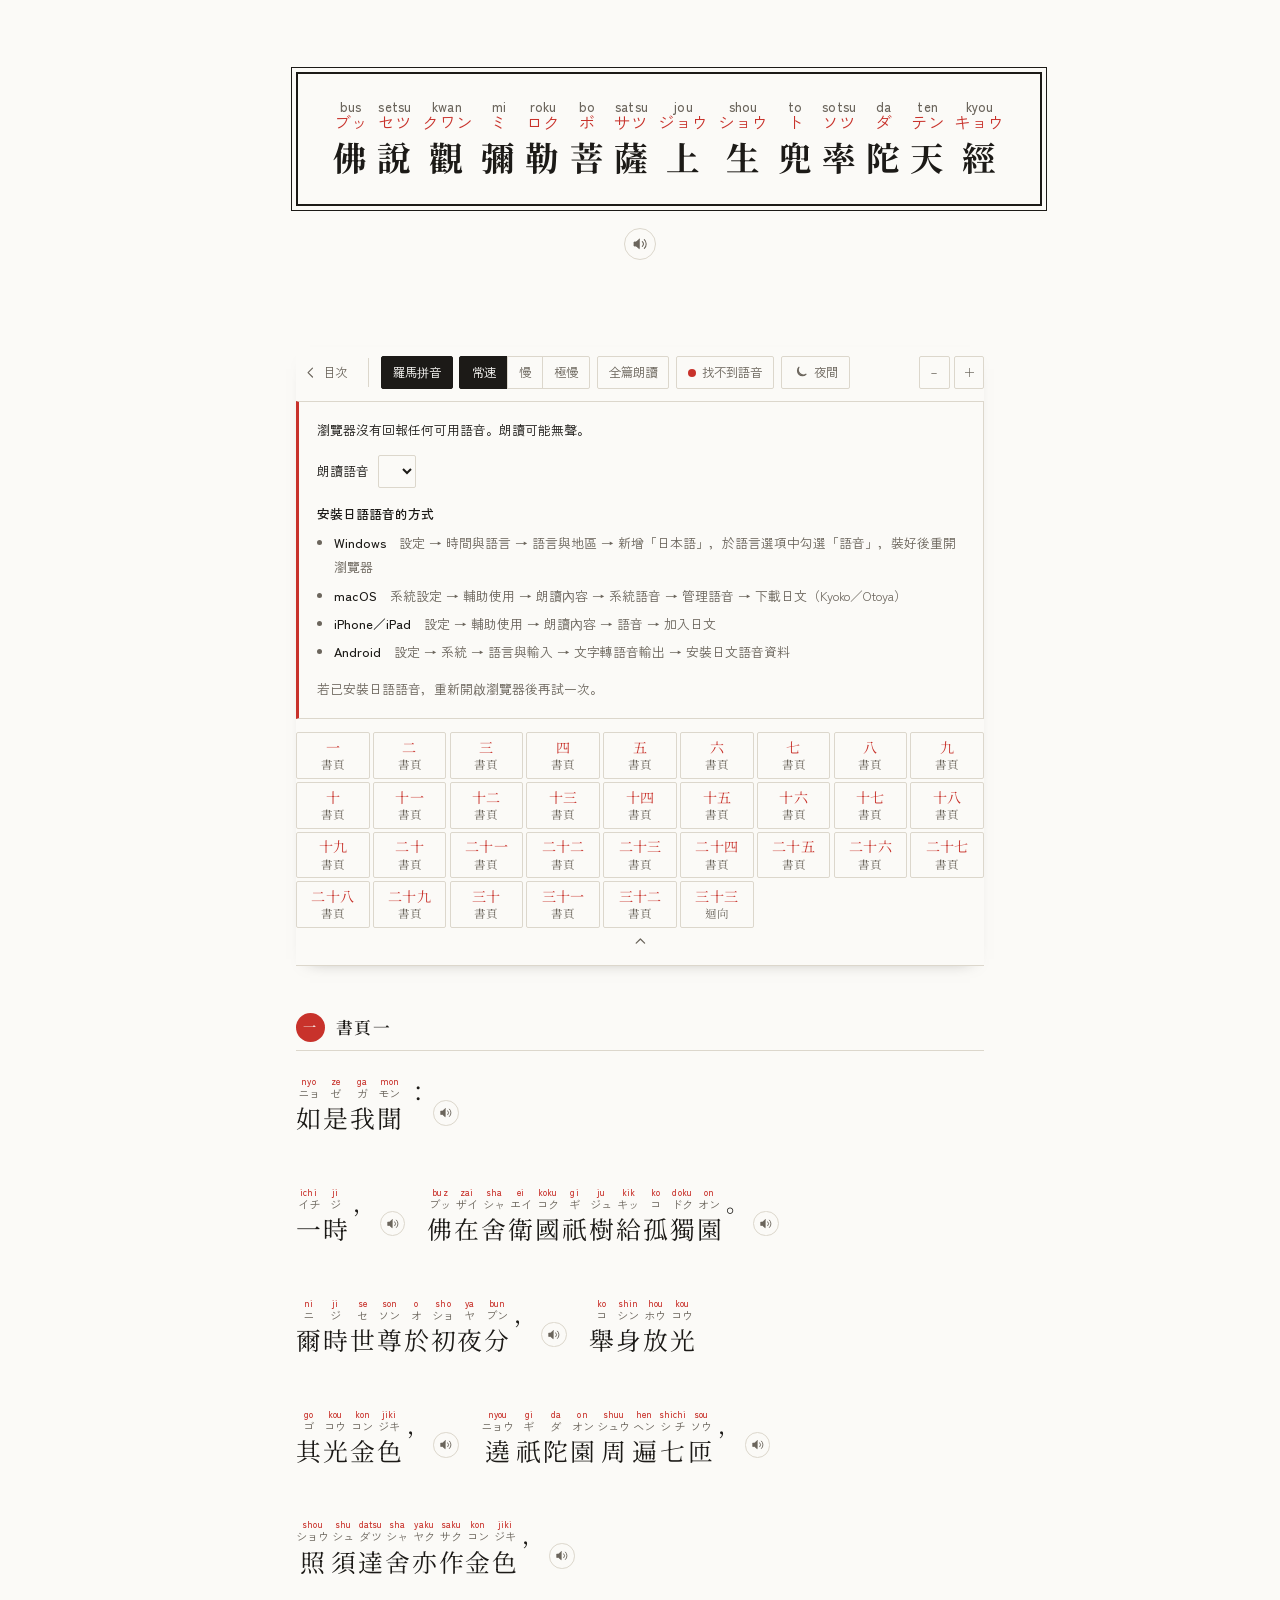
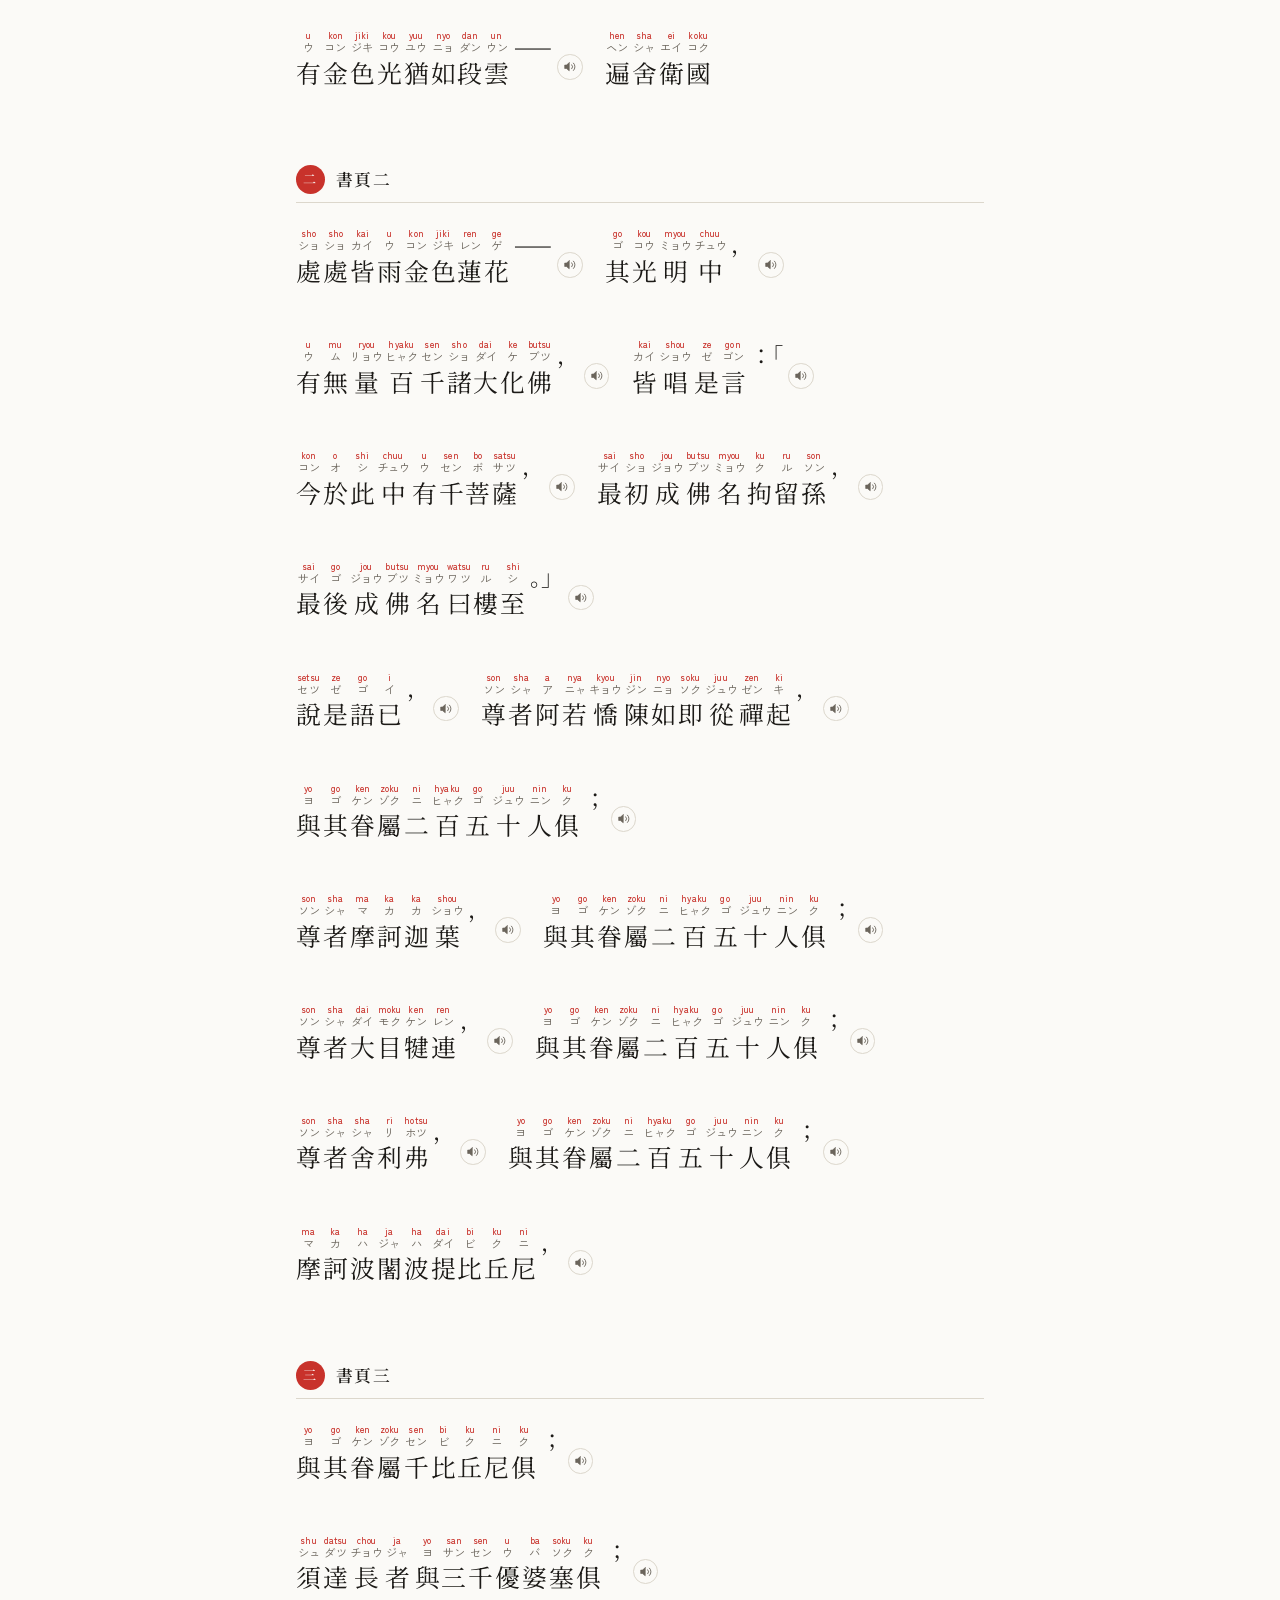
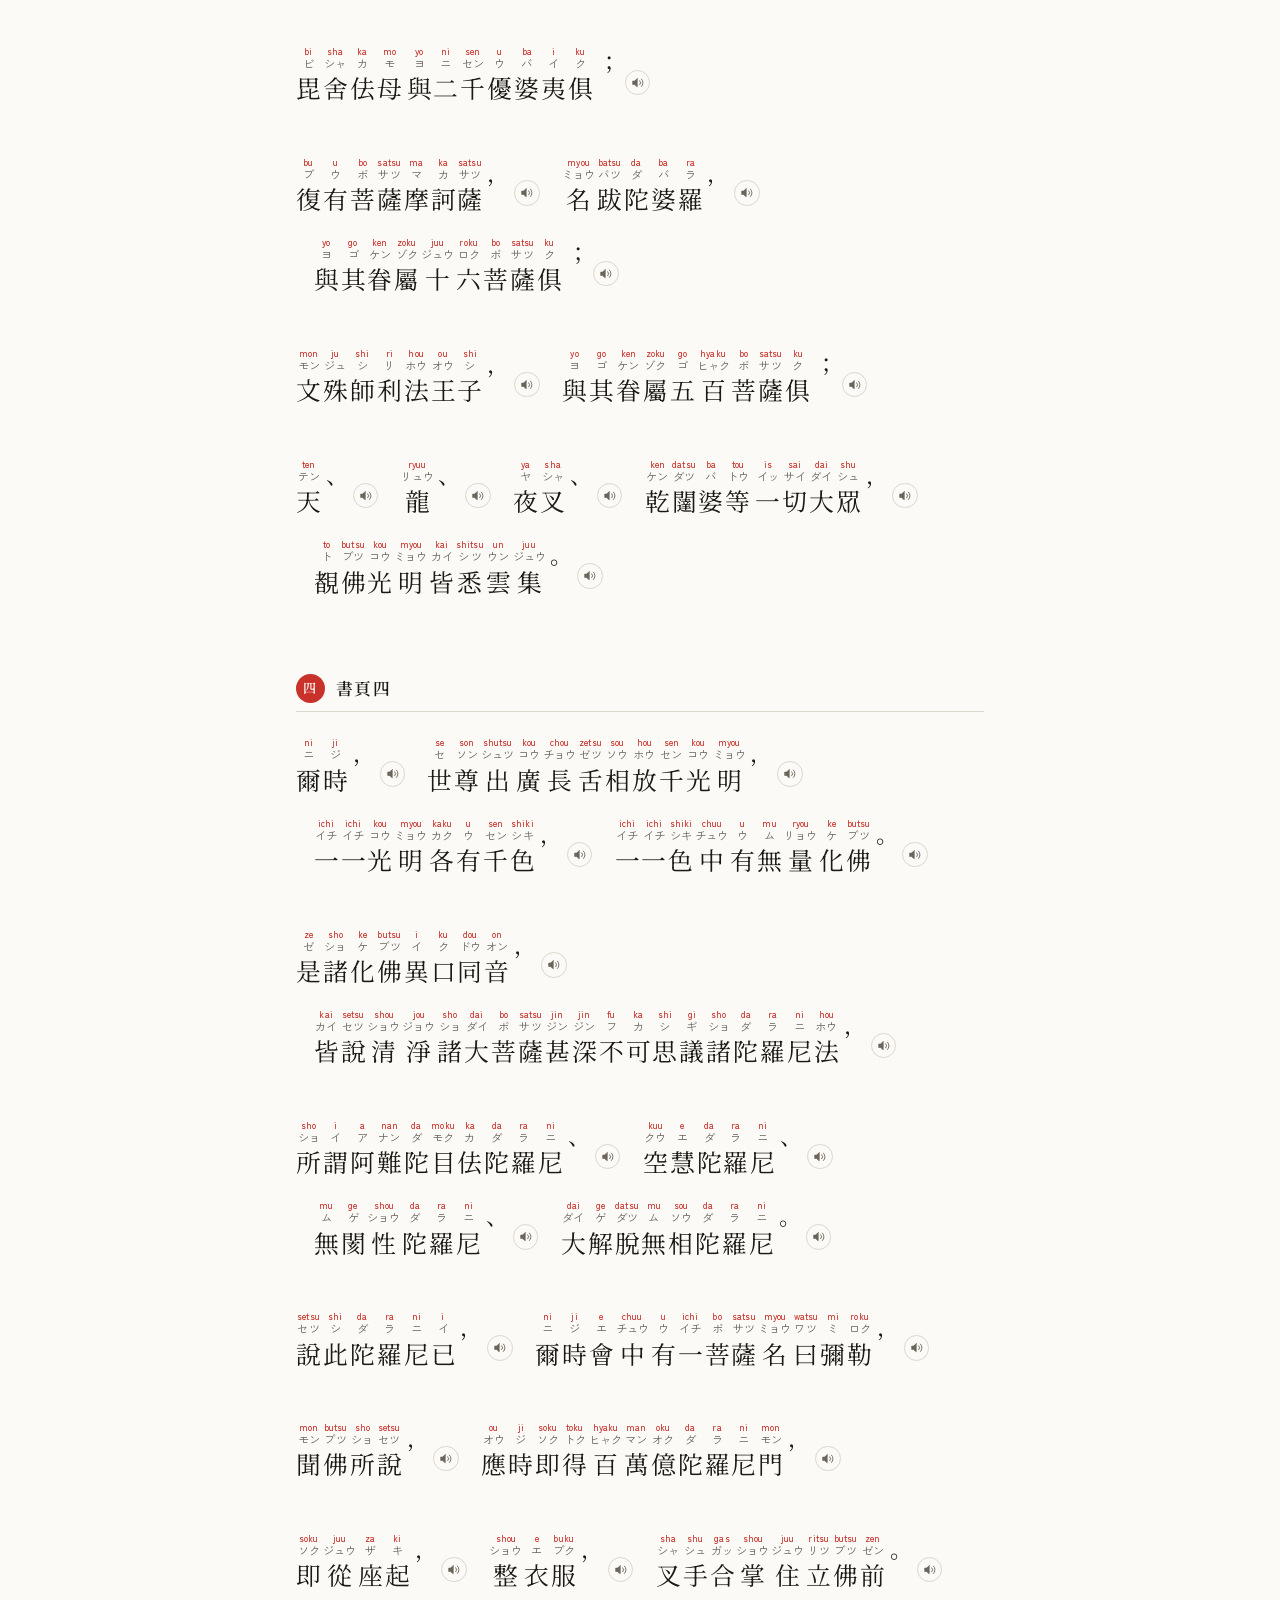
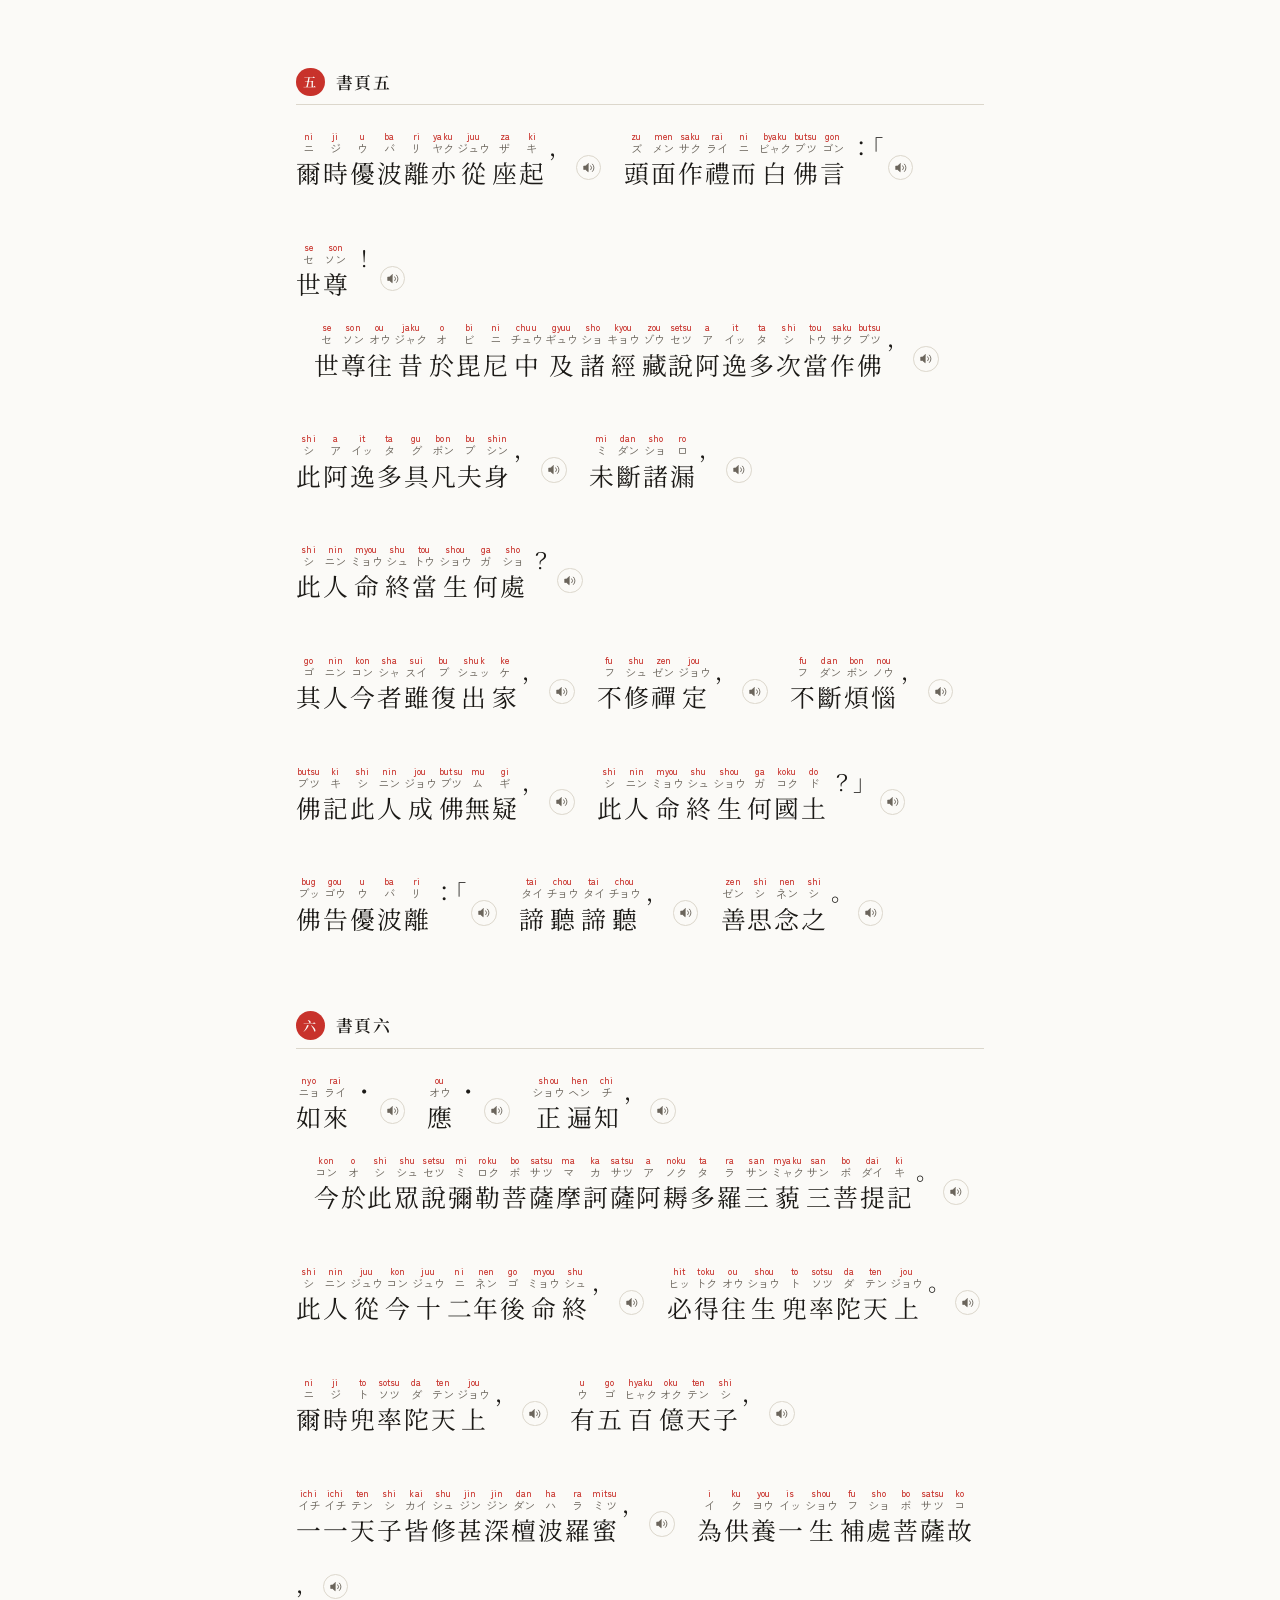
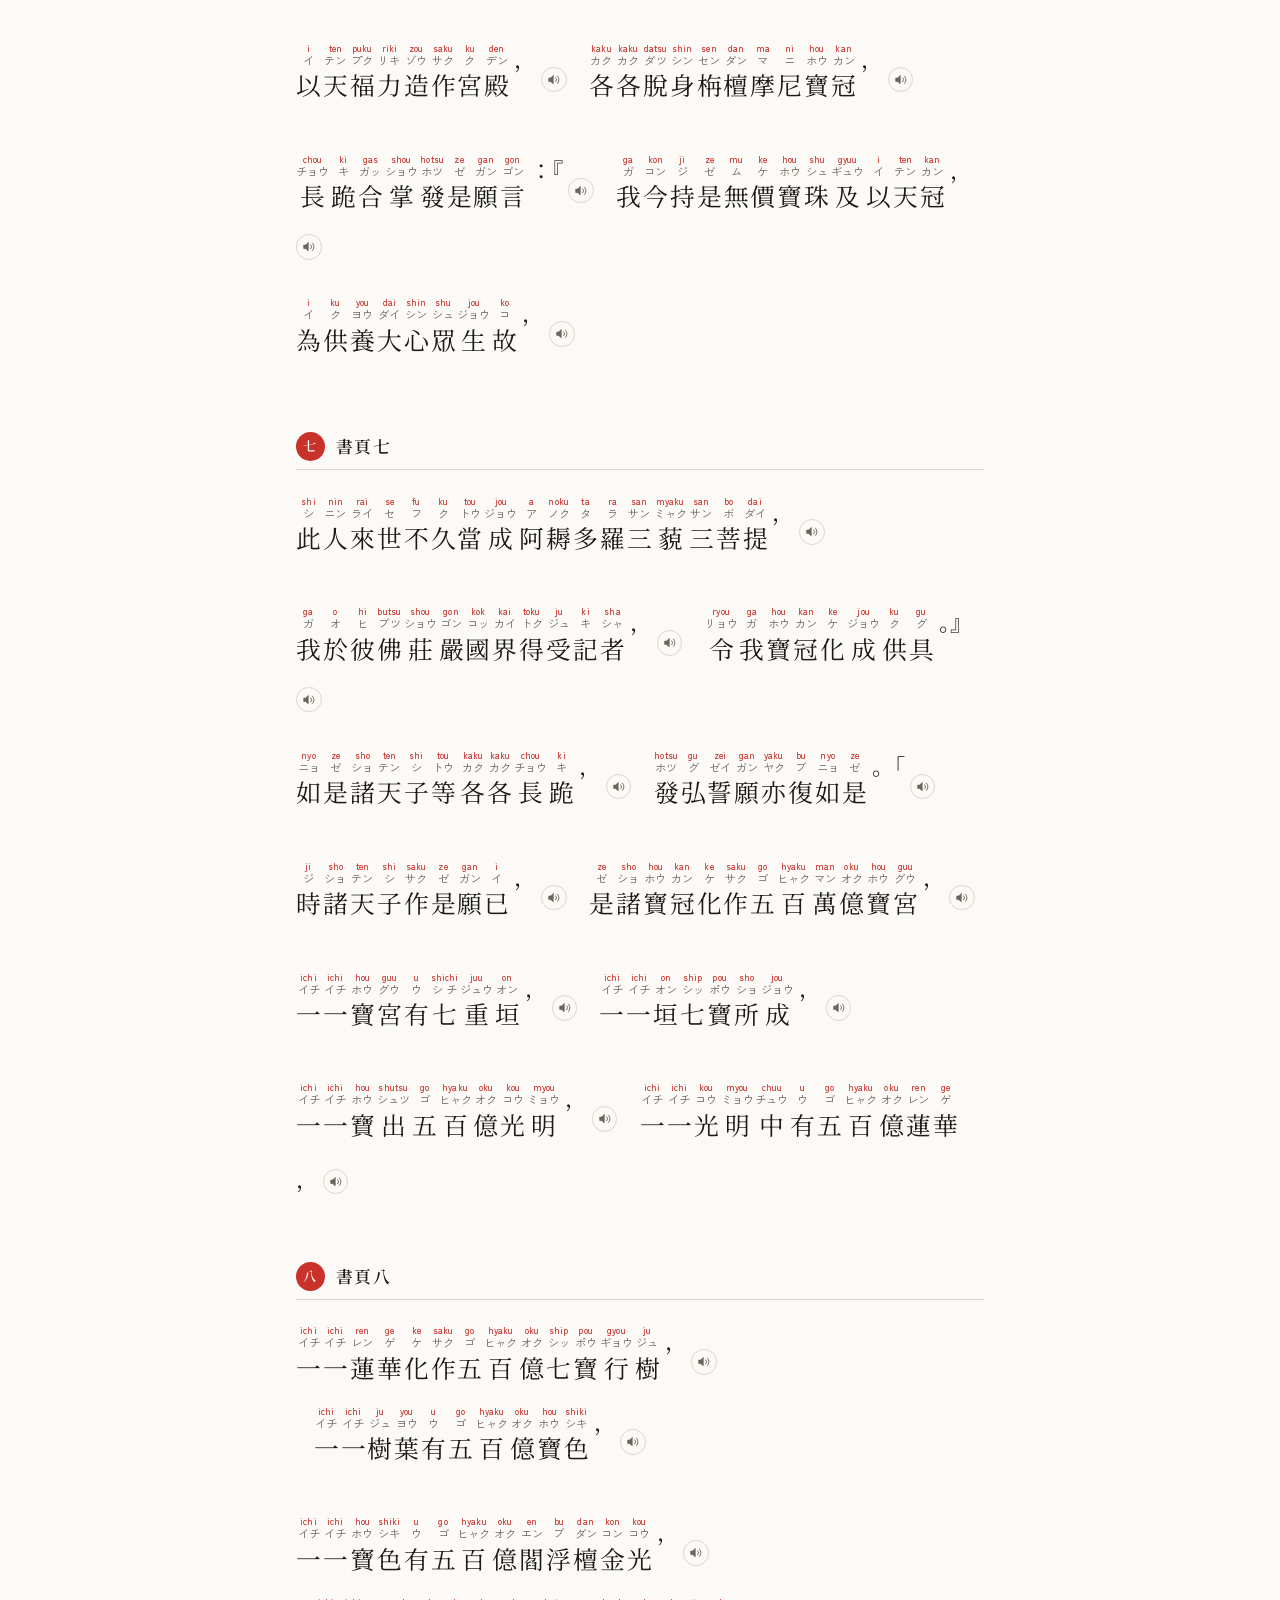
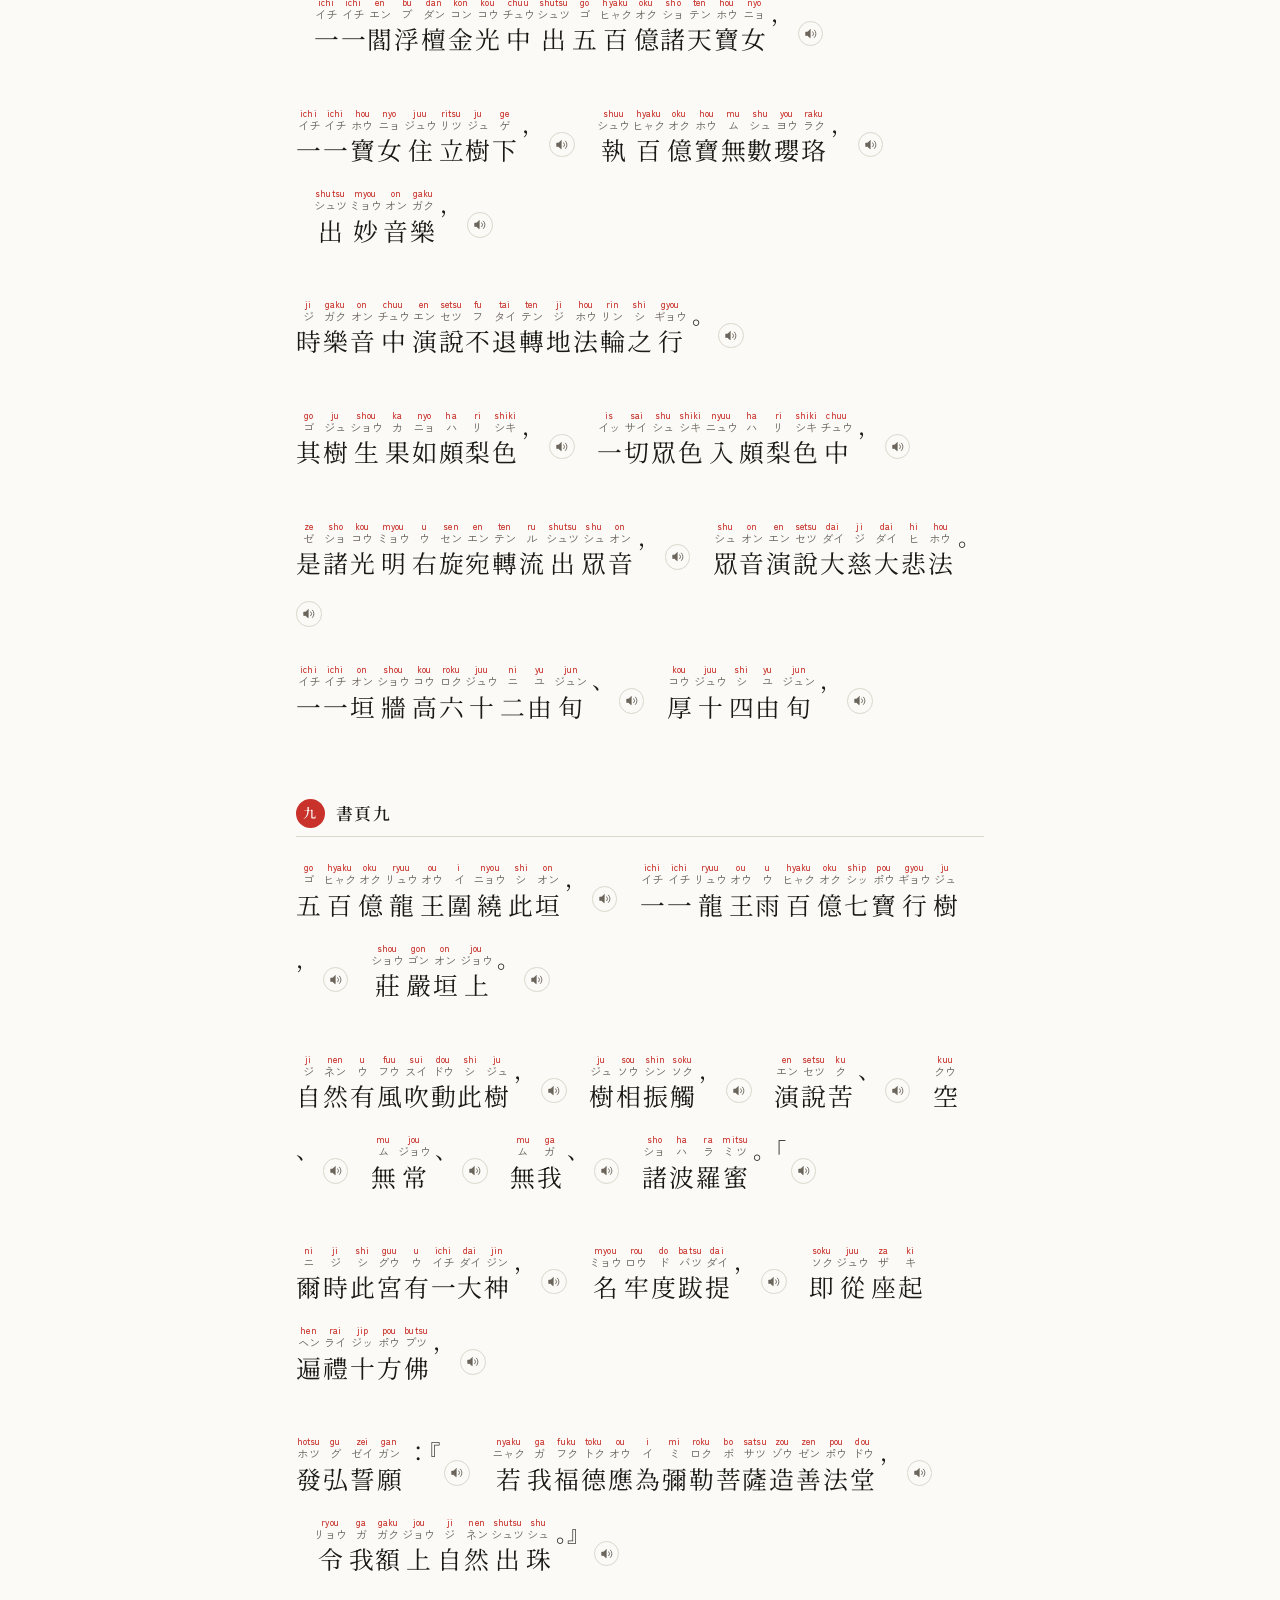
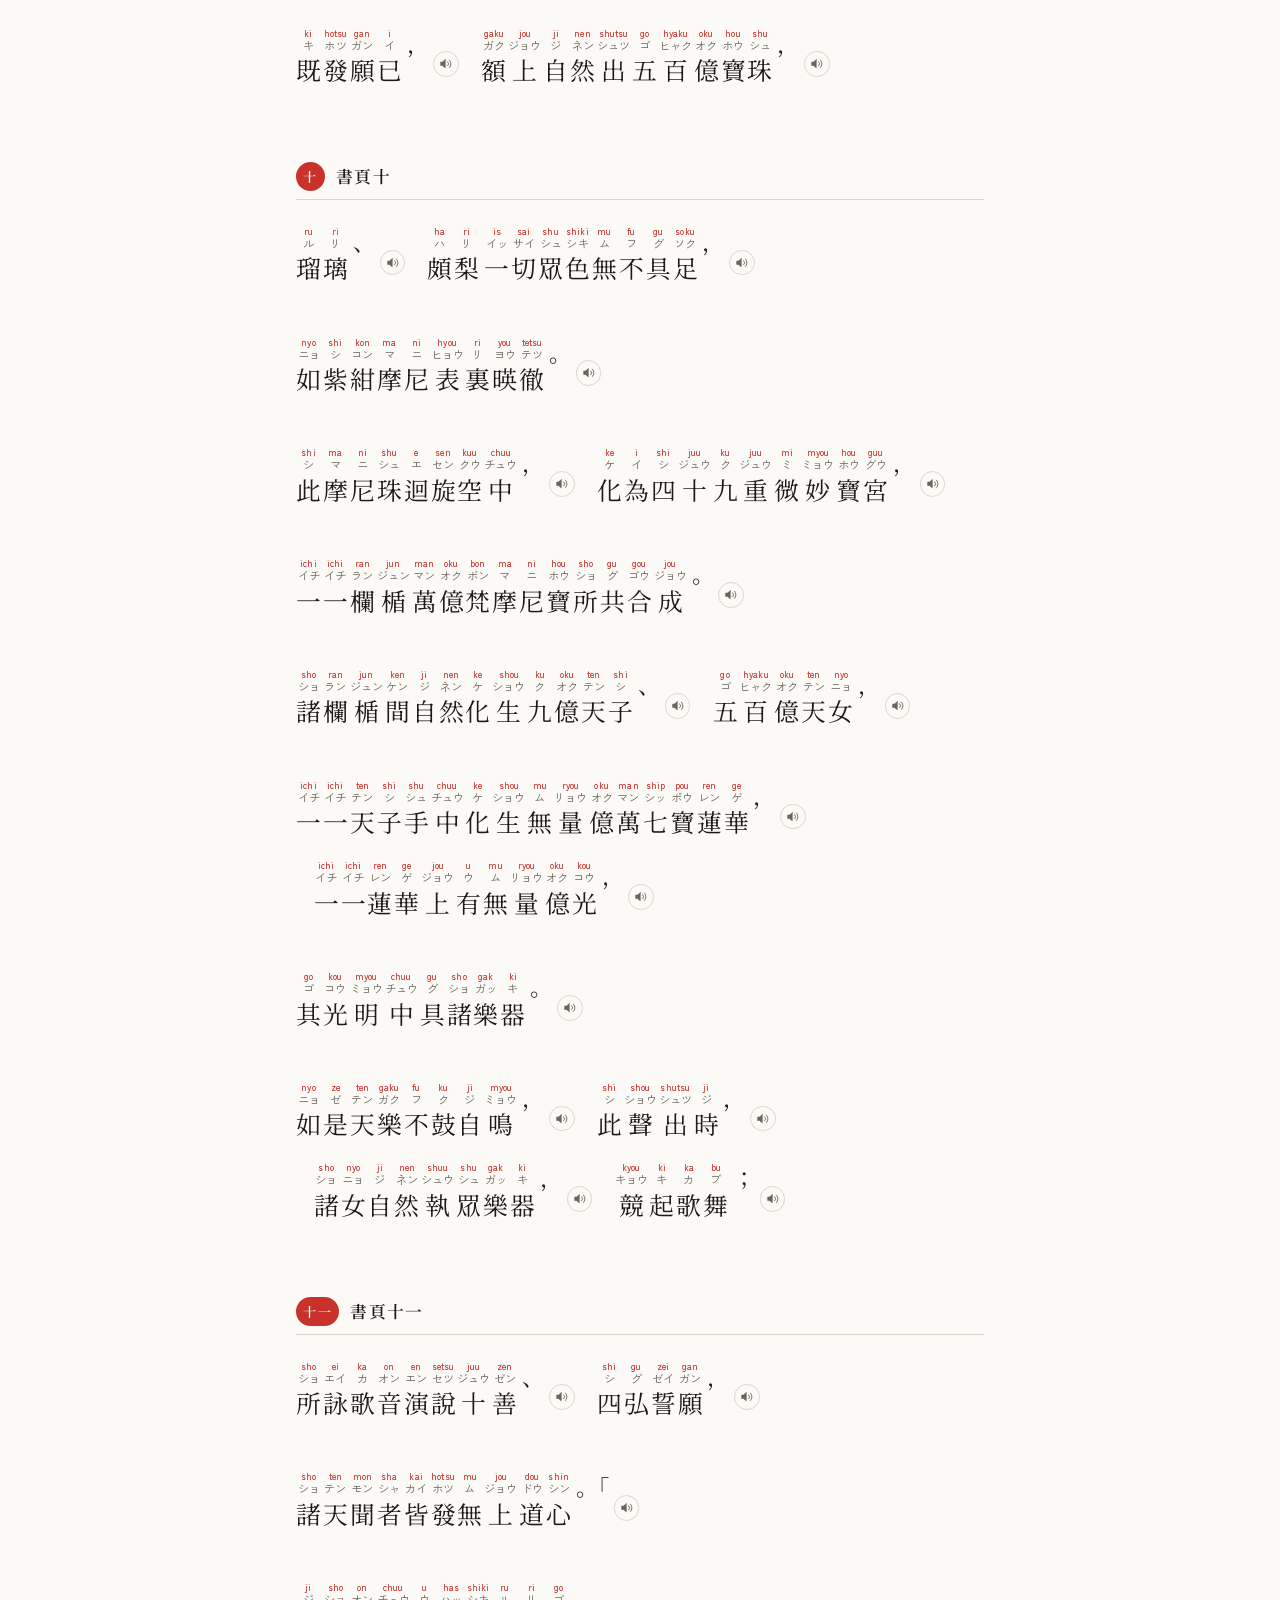
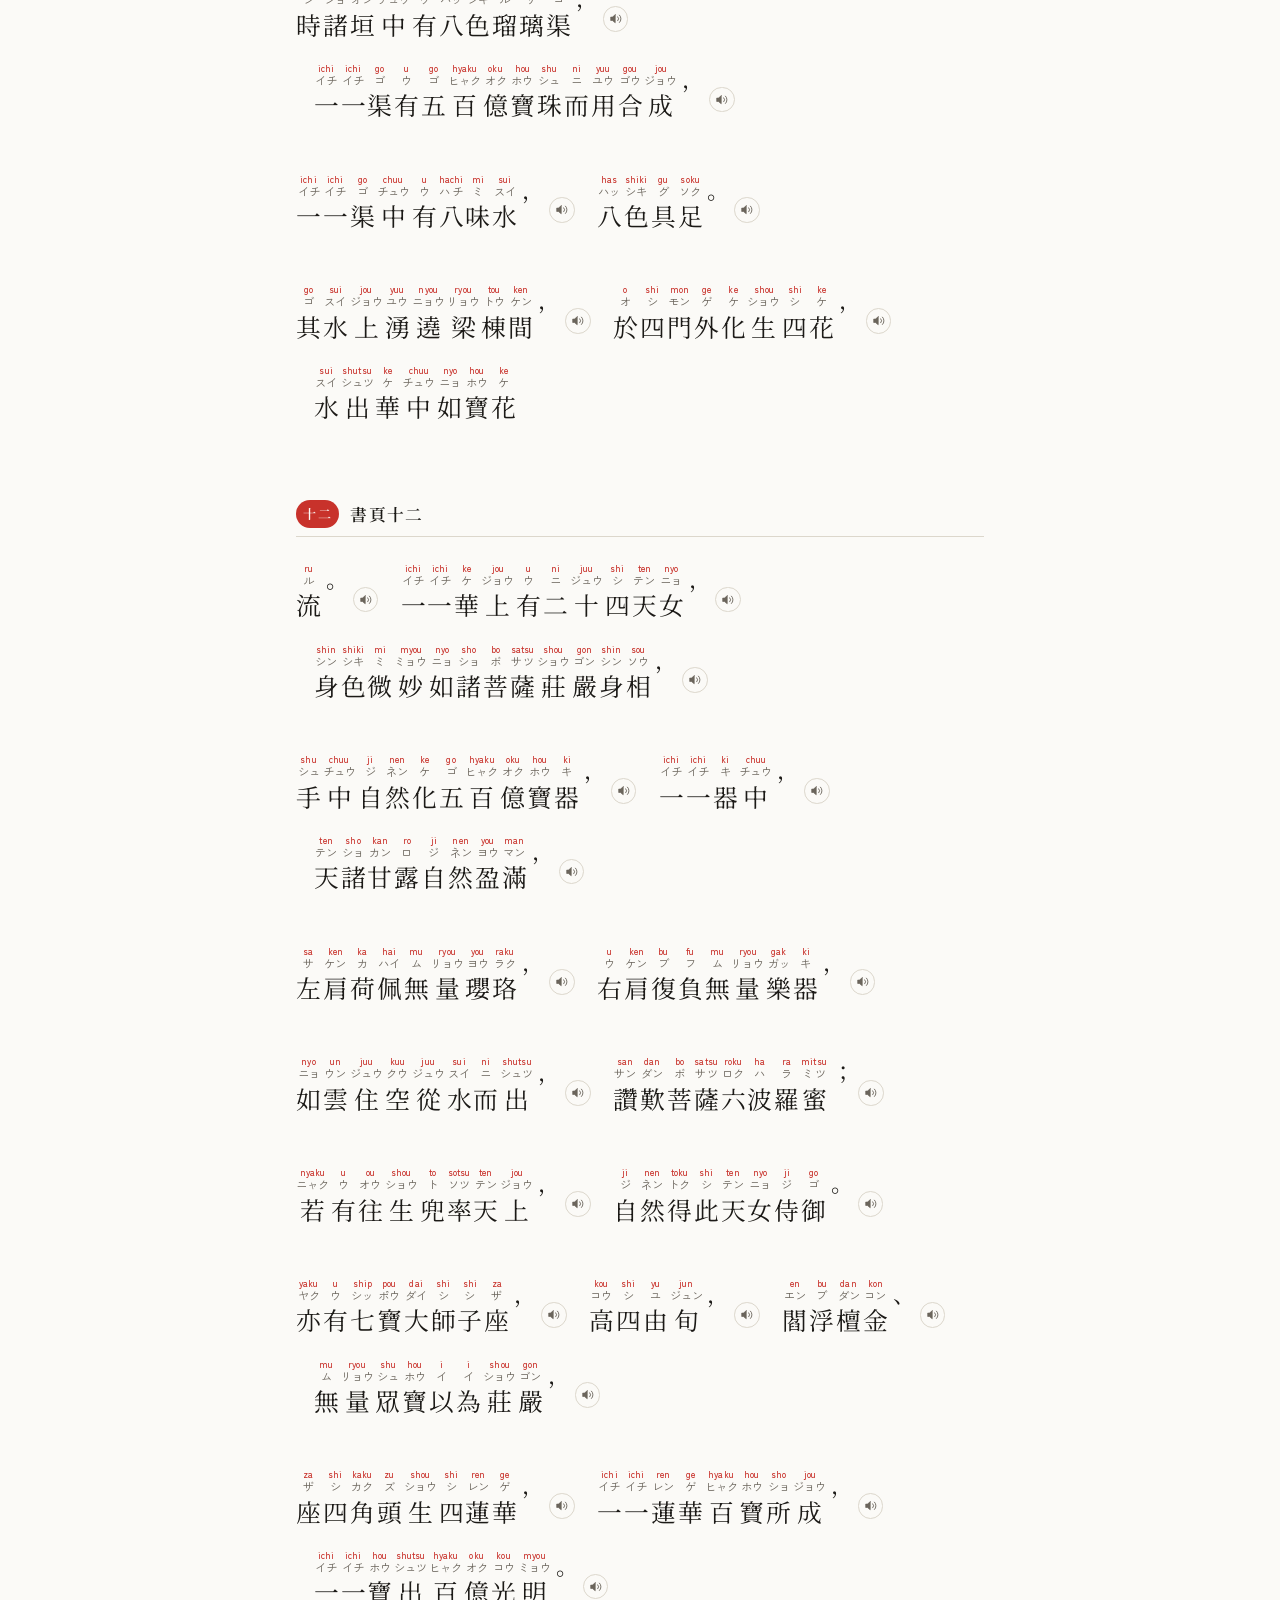
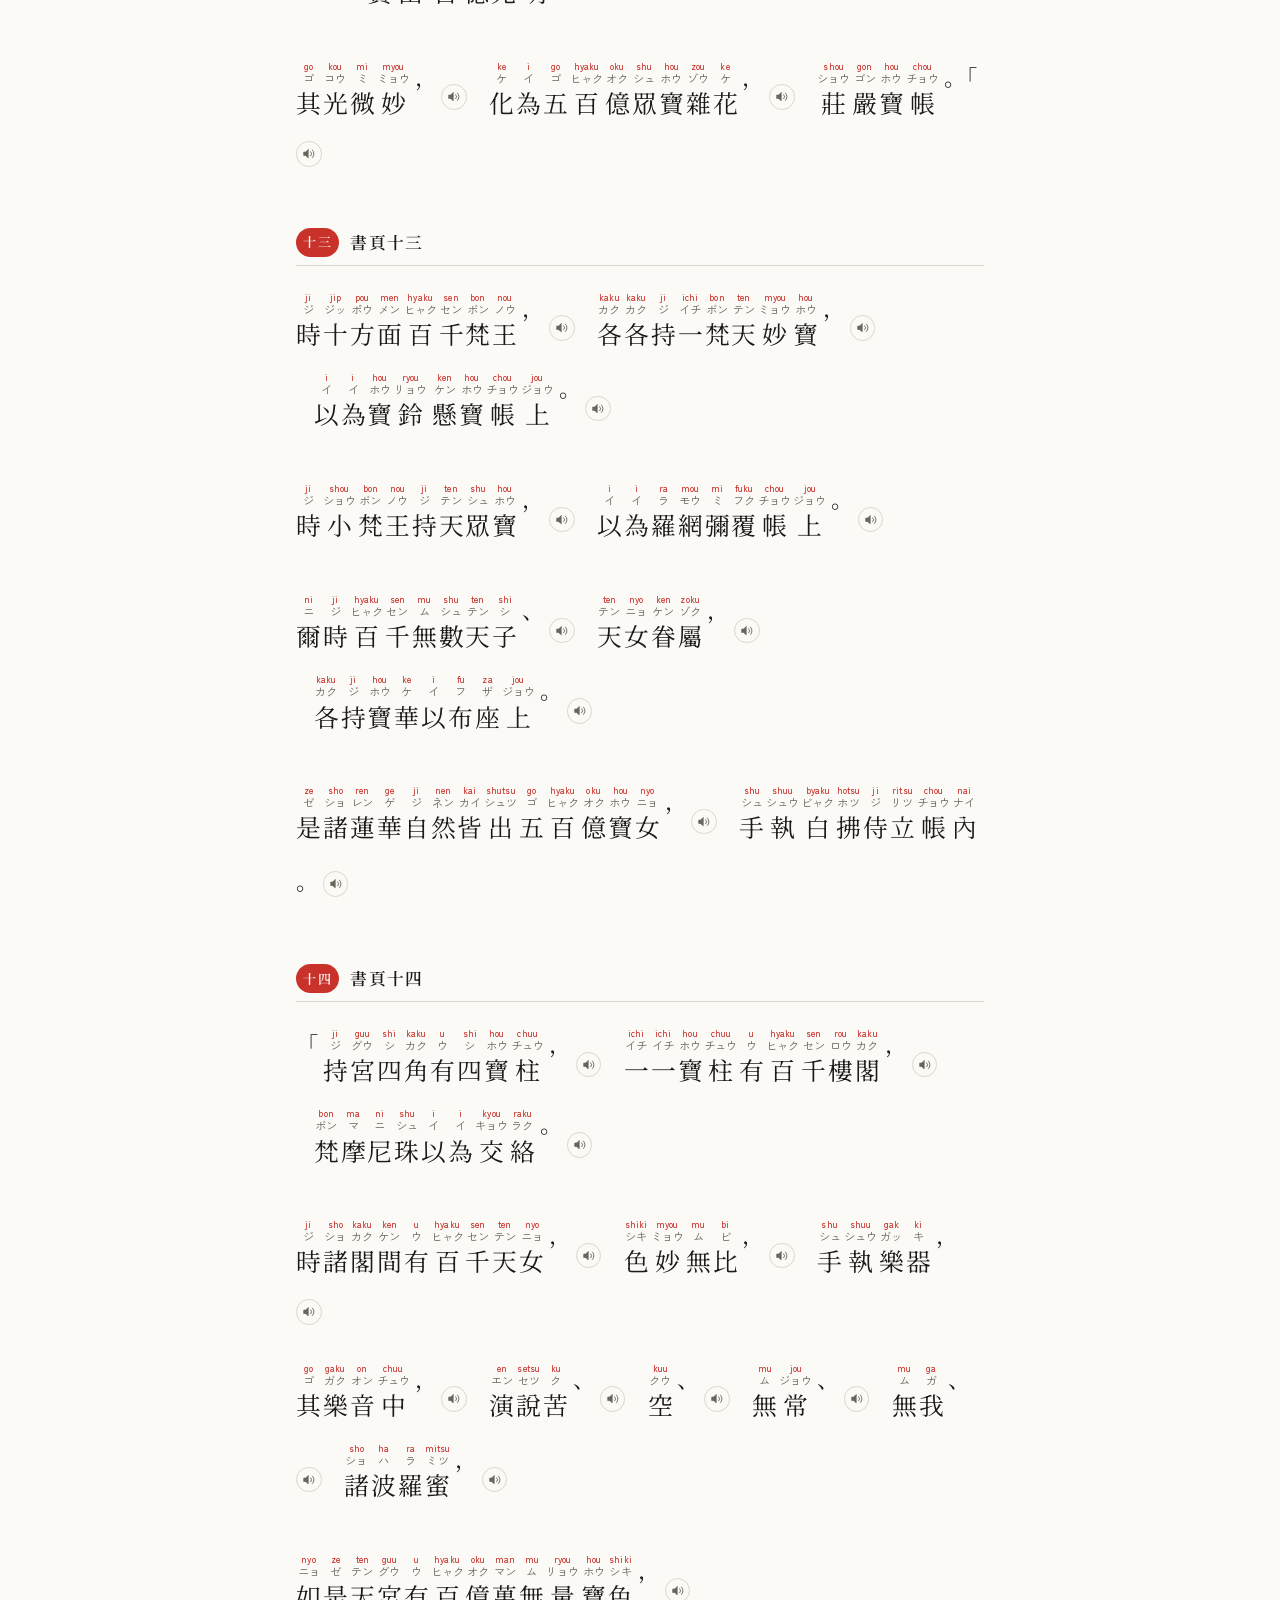
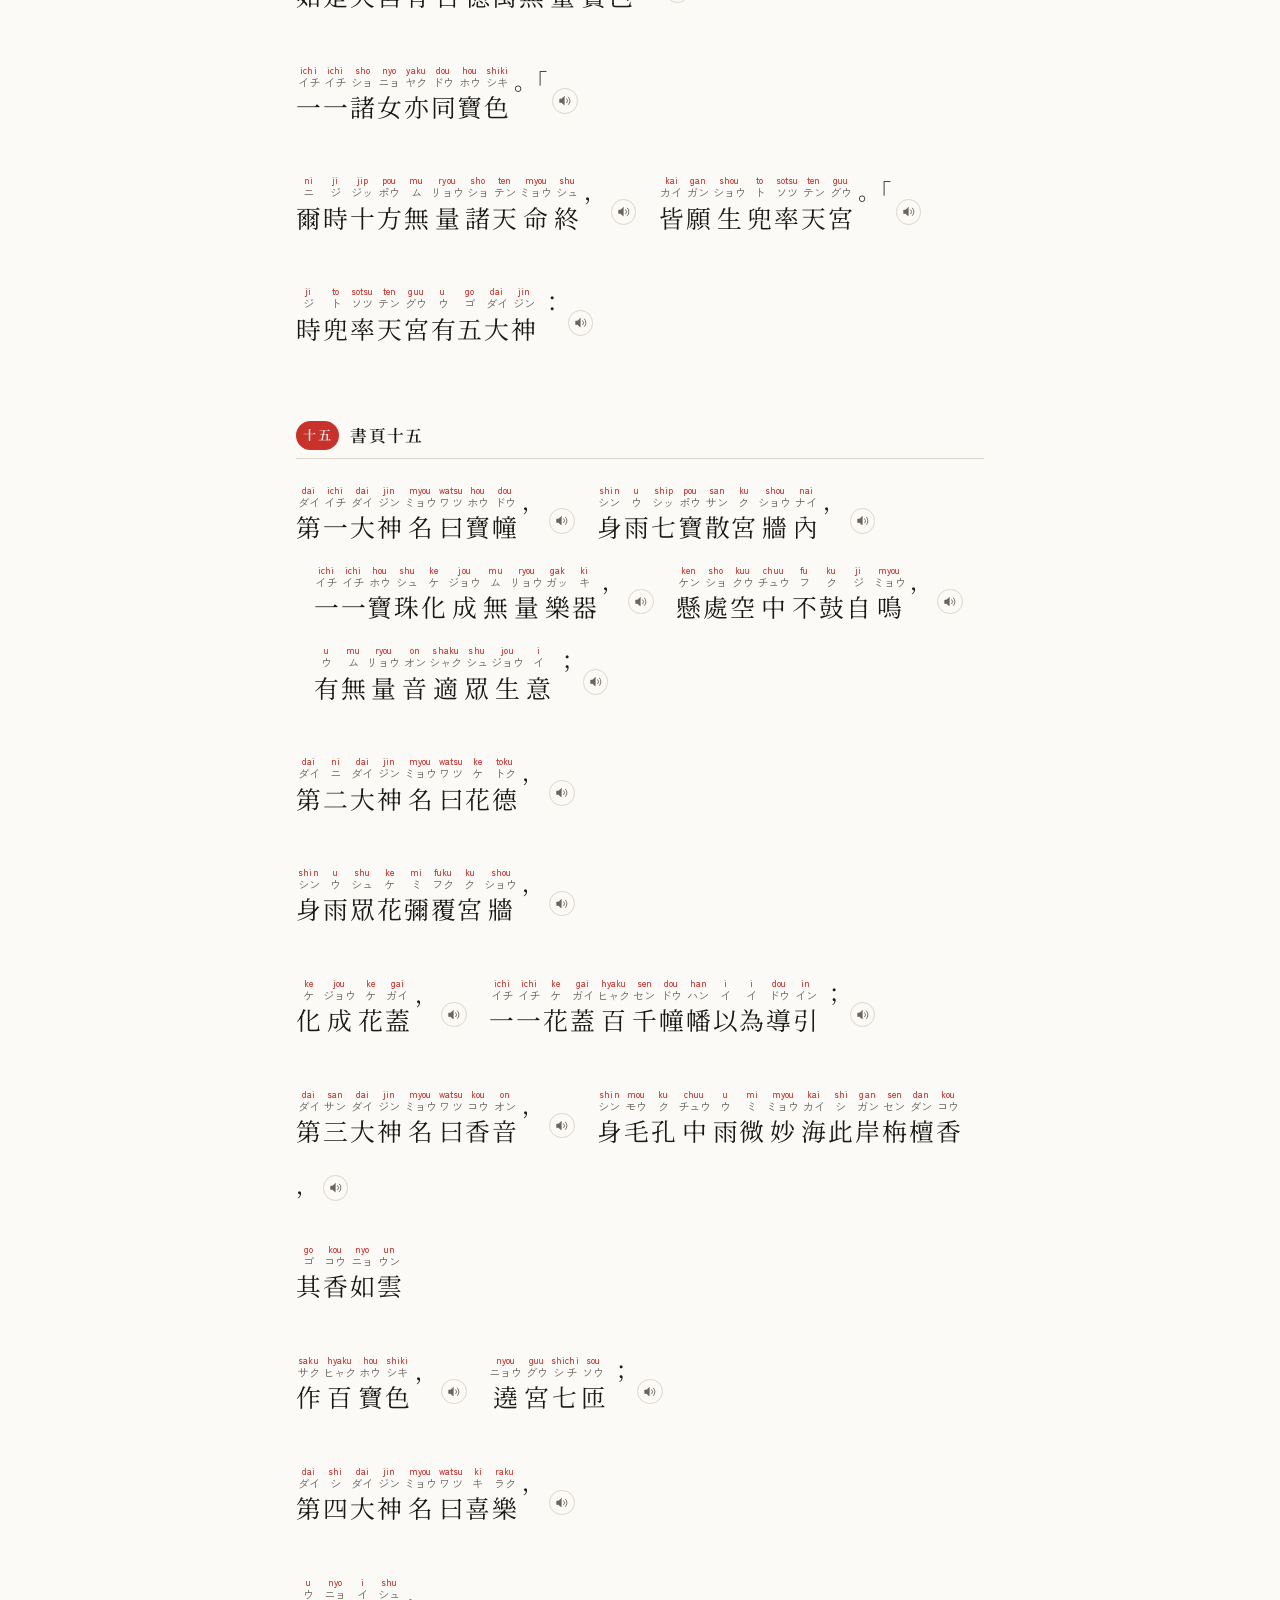
==== commit aded8843: "Fix typo" ====
--- a/bu-setsu-kan-mi-roku-bo-satsu-jou-shou-to-sotsu-da-ten-kyou.html
+++ b/bu-setsu-kan-mi-roku-bo-satsu-jou-shou-to-sotsu-da-ten-kyou.html
@@ -7,18 +7,18 @@
 <link rel="preconnect" href="https://fonts.googleapis.com">
 <link rel="preconnect" href="https://fonts.gstatic.com" crossorigin>
 <link href="https://fonts.googleapis.com/css2?family=Noto+Serif+JP:wght@400;600;700&family=Noto+Serif+TC:wght@400;600&family=Zen+Kaku+Gothic+New:wght@400;500&display=swap" rel="stylesheet">
-<link rel="stylesheet" href="css/base.css?v=20260811k">
-<link rel="stylesheet" href="css/sutra.css?v=20260811k">
+<link rel="stylesheet" href="css/base.css?v=202608172000">
+<link rel="stylesheet" href="css/sutra.css?v=202608172000">
 </head>
 <body class="page-sutra">
 <div class="sheet">
 
 <header class="masthead">
   <div class="frame">
-    <div class="title"><span class="tw" data-kana="ブッ"><ruby>ブッ<rt>butsu</rt></ruby><b>佛</b></span><span class="tw" data-kana="セッ"><ruby>セッ<rt>setsu</rt></ruby><b>說</b></span><span class="tw" data-kana="クワン" data-say="カン"><ruby>クワン<rt>kuwan</rt></ruby><b>觀</b></span><span class="tw" data-kana="ミ"><ruby>ミ<rt>mi</rt></ruby><b>彌</b></span><span class="tw" data-kana="ロク"><ruby>ロク<rt>roku</rt></ruby><b>勒</b></span><span class="tw" data-kana="ボ"><ruby>ボ<rt>bo</rt></ruby><b>菩</b></span><span class="tw" data-kana="サツ"><ruby>サツ<rt>satsu</rt></ruby><b>薩</b></span><span class="tw" data-kana="ジョウ"><ruby>ジョウ<rt>jou</rt></ruby><b>上</b></span><span class="tw" data-kana="ショウ"><ruby>ショウ<rt>shou</rt></ruby><b>生</b></span><span class="tw" data-kana="ト"><ruby>ト<rt>to</rt></ruby><b>兜</b></span><span class="tw" data-kana="ソツ"><ruby>ソツ<rt>sotsu</rt></ruby><b>率</b></span><span class="tw" data-kana="ダ"><ruby>ダ<rt>da</rt></ruby><b>陀</b></span><span class="tw" data-kana="テン"><ruby>テン<rt>ten</rt></ruby><b>天</b></span><span class="tw" data-kana="キョウ"><ruby>キョウ<rt>kyou</rt></ruby><b>經</b></span></div>
+    <div class="title"><span class="tw" data-kana="ブッ"><ruby>ブッ<rt>bus</rt></ruby><b>佛</b></span><span class="tw" data-kana="セツ"><ruby>セツ<rt>setsu</rt></ruby><b>說</b></span><span class="tw" data-kana="クワン" data-say="カン"><ruby>クワン<rt>kwan</rt></ruby><b>觀</b></span><span class="tw" data-kana="ミ"><ruby>ミ<rt>mi</rt></ruby><b>彌</b></span><span class="tw" data-kana="ロク"><ruby>ロク<rt>roku</rt></ruby><b>勒</b></span><span class="tw" data-kana="ボ"><ruby>ボ<rt>bo</rt></ruby><b>菩</b></span><span class="tw" data-kana="サツ"><ruby>サツ<rt>satsu</rt></ruby><b>薩</b></span><span class="tw" data-kana="ジョウ"><ruby>ジョウ<rt>jou</rt></ruby><b>上</b></span><span class="tw" data-kana="ショウ"><ruby>ショウ<rt>shou</rt></ruby><b>生</b></span><span class="tw" data-kana="ト"><ruby>ト<rt>to</rt></ruby><b>兜</b></span><span class="tw" data-kana="ソツ"><ruby>ソツ<rt>sotsu</rt></ruby><b>率</b></span><span class="tw" data-kana="ダ"><ruby>ダ<rt>da</rt></ruby><b>陀</b></span><span class="tw" data-kana="テン"><ruby>テン<rt>ten</rt></ruby><b>天</b></span><span class="tw" data-kana="キョウ"><ruby>キョウ<rt>kyou</rt></ruby><b>經</b></span></div>
   </div>
   <div class="line titleline">
-    <button class="say" data-kana="ブッセッカンミロクボサツジョウショウトソツダテンキョウ" aria-label="播放經題的日文發音"><svg viewBox="0 0 24 24" aria-hidden="true"><path d="M11 5 6 9H3v6h3l5 4V5z"/><path class="wv" d="M15.5 8.5a5 5 0 0 1 0 7"/><path class="wv" d="M18.5 5.5a9 9 0 0 1 0 13"/></svg></button>
+    <button class="say" data-kana="ブッセツカンミロクボサツジョウショウトソツダテンキョウ" aria-label="播放經題的日文發音"><svg viewBox="0 0 24 24" aria-hidden="true"><path d="M11 5 6 9H3v6h3l5 4V5z"/><path class="wv" d="M15.5 8.5a5 5 0 0 1 0 7"/><path class="wv" d="M18.5 5.5a9 9 0 0 1 0 13"/></svg></button>
   </div>
 </header>
 
@@ -118,49 +118,49 @@
 <div class="phrase"><span class="seg"><span class="w c" data-kana="ニョ"><ruby>ニョ<rt>nyo</rt></ruby><b>如</b></span><span class="w c" data-kana="ゼ"><ruby>ゼ<rt>ze</rt></ruby><b>是</b></span><span class="w c" data-kana="ガ"><ruby>ガ<rt>ga</rt></ruby><b>我</b></span><span class="w c" data-kana="モン"><ruby>モン<rt>mon</rt></ruby><b>聞</b></span></span><span class="seg"><span class="c p"><b>：</b></span></span><button class="say" aria-label="播放這一段的日文發音"><svg viewBox="0 0 24 24" aria-hidden="true"><path d="M11 5 6 9H3v6h3l5 4V5z"/><path class="wv" d="M15.5 8.5a5 5 0 0 1 0 7"/><path class="wv" d="M18.5 5.5a9 9 0 0 1 0 13"/></svg></button></div>
 </div>
 <div class="line">
-<div class="phrase"><span class="seg"><span class="w c" data-kana="イチ"><ruby>イチ<rt>ichi</rt></ruby><b>一</b></span><span class="w c" data-kana="ジ"><ruby>ジ<rt>ji</rt></ruby><b>時</b></span></span><span class="seg"><span class="c p"><b>，</b></span></span><button class="say" aria-label="播放這一段的日文發音"><svg viewBox="0 0 24 24" aria-hidden="true"><path d="M11 5 6 9H3v6h3l5 4V5z"/><path class="wv" d="M15.5 8.5a5 5 0 0 1 0 7"/><path class="wv" d="M18.5 5.5a9 9 0 0 1 0 13"/></svg></button><span class="seg"><span class="w c" data-kana="ブッ"><ruby>ブッ<rt>butsu</rt></ruby><b>佛</b></span><span class="w c" data-kana="ザイ"><ruby>ザイ<rt>zai</rt></ruby><b>在</b></span><span class="w c" data-kana="シャ"><ruby>シャ<rt>sha</rt></ruby><b>舍</b></span><span class="w c" data-kana="エイ"><ruby>エイ<rt>ei</rt></ruby><b>衞</b></span><span class="w c" data-kana="コク"><ruby>コク<rt>koku</rt></ruby><b>國</b></span><span class="w c" data-kana="ギ"><ruby>ギ<rt>gi</rt></ruby><b>祇</b></span><span class="w c" data-kana="ジュ"><ruby>ジュ<rt>ju</rt></ruby><b>樹</b></span><span class="w c" data-kana="キッ"><ruby>キッ<rt>kitsu</rt></ruby><b>給</b></span><span class="w c" data-kana="コ"><ruby>コ<rt>ko</rt></ruby><b>孤</b></span><span class="w c" data-kana="ドク"><ruby>ドク<rt>doku</rt></ruby><b>獨</b></span><span class="w c" data-kana="オン"><ruby>オン<rt>on</rt></ruby><b>園</b></span></span><span class="seg"><span class="c p"><b>。</b></span></span><button class="say" aria-label="播放這一段的日文發音"><svg viewBox="0 0 24 24" aria-hidden="true"><path d="M11 5 6 9H3v6h3l5 4V5z"/><path class="wv" d="M15.5 8.5a5 5 0 0 1 0 7"/><path class="wv" d="M18.5 5.5a9 9 0 0 1 0 13"/></svg></button></div>
-</div>
-<div class="line">
-<div class="phrase"><span class="seg"><span class="w c" data-kana="ニ"><ruby>ニ<rt>ni</rt></ruby><b>爾</b></span><span class="w c" data-kana="ジ"><ruby>ジ<rt>ji</rt></ruby><b>時</b></span><span class="w c" data-kana="セ"><ruby>セ<rt>se</rt></ruby><b>世</b></span><span class="w c" data-kana="ソン"><ruby>ソン<rt>son</rt></ruby><b>尊</b></span><span class="w c" data-kana="オ"><ruby>オ<rt>o</rt></ruby><b>於</b></span><span class="w c" data-kana="ソ"><ruby>ソ<rt>so</rt></ruby><b>初</b></span><span class="w c" data-kana="ヤ"><ruby>ヤ<rt>ya</rt></ruby><b>夜</b></span><span class="w c" data-kana="ブン"><ruby>ブン<rt>bun</rt></ruby><b>分</b></span></span><span class="seg"><span class="c p"><b>，</b></span></span><button class="say" aria-label="播放這一段的日文發音"><svg viewBox="0 0 24 24" aria-hidden="true"><path d="M11 5 6 9H3v6h3l5 4V5z"/><path class="wv" d="M15.5 8.5a5 5 0 0 1 0 7"/><path class="wv" d="M18.5 5.5a9 9 0 0 1 0 13"/></svg></button><span class="seg"><span class="w c" data-kana="コ"><ruby>コ<rt>ko</rt></ruby><b>舉</b></span><span class="w c" data-kana="シン"><ruby>シン<rt>shin</rt></ruby><b>身</b></span><span class="w c" data-kana="ホウ"><ruby>ホウ<rt>hou</rt></ruby><b>放</b></span><span class="w c" data-kana="コウ"><ruby>コウ<rt>kou</rt></ruby><b>光</b></span></span><span class="seg"><span class="c p"><b>，</b></span></span><button class="say" aria-label="播放這一段的日文發音"><svg viewBox="0 0 24 24" aria-hidden="true"><path d="M11 5 6 9H3v6h3l5 4V5z"/><path class="wv" d="M15.5 8.5a5 5 0 0 1 0 7"/><path class="wv" d="M18.5 5.5a9 9 0 0 1 0 13"/></svg></button></div>
+<div class="phrase"><span class="seg"><span class="w c" data-kana="イチ"><ruby>イチ<rt>ichi</rt></ruby><b>一</b></span><span class="w c" data-kana="ジ"><ruby>ジ<rt>ji</rt></ruby><b>時</b></span></span><span class="seg"><span class="c p"><b>，</b></span></span><button class="say" aria-label="播放這一段的日文發音"><svg viewBox="0 0 24 24" aria-hidden="true"><path d="M11 5 6 9H3v6h3l5 4V5z"/><path class="wv" d="M15.5 8.5a5 5 0 0 1 0 7"/><path class="wv" d="M18.5 5.5a9 9 0 0 1 0 13"/></svg></button><span class="seg"><span class="w c" data-kana="ブッ"><ruby>ブッ<rt>buz</rt></ruby><b>佛</b></span><span class="w c" data-kana="ザイ"><ruby>ザイ<rt>zai</rt></ruby><b>在</b></span><span class="w c" data-kana="シャ"><ruby>シャ<rt>sha</rt></ruby><b>舍</b></span><span class="w c" data-kana="エイ"><ruby>エイ<rt>ei</rt></ruby><b>衛</b></span><span class="w c" data-kana="コク"><ruby>コク<rt>koku</rt></ruby><b>國</b></span><span class="w c" data-kana="ギ"><ruby>ギ<rt>gi</rt></ruby><b>祇</b></span><span class="w c" data-kana="ジュ"><ruby>ジュ<rt>ju</rt></ruby><b>樹</b></span><span class="w c" data-kana="キッ"><ruby>キッ<rt>kik</rt></ruby><b>給</b></span><span class="w c" data-kana="コ"><ruby>コ<rt>ko</rt></ruby><b>孤</b></span><span class="w c" data-kana="ドク"><ruby>ドク<rt>doku</rt></ruby><b>獨</b></span><span class="w c" data-kana="オン"><ruby>オン<rt>on</rt></ruby><b>園</b></span></span><span class="seg"><span class="c p"><b>。</b></span></span><button class="say" aria-label="播放這一段的日文發音"><svg viewBox="0 0 24 24" aria-hidden="true"><path d="M11 5 6 9H3v6h3l5 4V5z"/><path class="wv" d="M15.5 8.5a5 5 0 0 1 0 7"/><path class="wv" d="M18.5 5.5a9 9 0 0 1 0 13"/></svg></button></div>
+</div>
+<div class="line">
+<div class="phrase"><span class="seg"><span class="w c" data-kana="ニ"><ruby>ニ<rt>ni</rt></ruby><b>爾</b></span><span class="w c" data-kana="ジ"><ruby>ジ<rt>ji</rt></ruby><b>時</b></span><span class="w c" data-kana="セ"><ruby>セ<rt>se</rt></ruby><b>世</b></span><span class="w c" data-kana="ソン"><ruby>ソン<rt>son</rt></ruby><b>尊</b></span><span class="w c" data-kana="オ"><ruby>オ<rt>o</rt></ruby><b>於</b></span><span class="w c" data-kana="ショ"><ruby>ショ<rt>sho</rt></ruby><b>初</b></span><span class="w c" data-kana="ヤ"><ruby>ヤ<rt>ya</rt></ruby><b>夜</b></span><span class="w c" data-kana="ブン"><ruby>ブン<rt>bun</rt></ruby><b>分</b></span></span><span class="seg"><span class="c p"><b>，</b></span></span><button class="say" aria-label="播放這一段的日文發音"><svg viewBox="0 0 24 24" aria-hidden="true"><path d="M11 5 6 9H3v6h3l5 4V5z"/><path class="wv" d="M15.5 8.5a5 5 0 0 1 0 7"/><path class="wv" d="M18.5 5.5a9 9 0 0 1 0 13"/></svg></button><span class="seg"><span class="w c" data-kana="コ"><ruby>コ<rt>ko</rt></ruby><b>舉</b></span><span class="w c" data-kana="シン"><ruby>シン<rt>shin</rt></ruby><b>身</b></span><span class="w c" data-kana="ホウ"><ruby>ホウ<rt>hou</rt></ruby><b>放</b></span><span class="w c" data-kana="コウ"><ruby>コウ<rt>kou</rt></ruby><b>光</b></span></span></div>
 </div>
 <div class="line">
 <div class="phrase"><span class="seg"><span class="w c" data-kana="ゴ"><ruby>ゴ<rt>go</rt></ruby><b>其</b></span><span class="w c" data-kana="コウ"><ruby>コウ<rt>kou</rt></ruby><b>光</b></span><span class="w c" data-kana="コン"><ruby>コン<rt>kon</rt></ruby><b>金</b></span><span class="w c" data-kana="ジキ"><ruby>ジキ<rt>jiki</rt></ruby><b>色</b></span></span><span class="seg"><span class="c p"><b>，</b></span></span><button class="say" aria-label="播放這一段的日文發音"><svg viewBox="0 0 24 24" aria-hidden="true"><path d="M11 5 6 9H3v6h3l5 4V5z"/><path class="wv" d="M15.5 8.5a5 5 0 0 1 0 7"/><path class="wv" d="M18.5 5.5a9 9 0 0 1 0 13"/></svg></button><span class="seg"><span class="w c" data-kana="ニョウ"><ruby>ニョウ<rt>nyou</rt></ruby><b>遶</b></span><span class="w c" data-kana="ギ"><ruby>ギ<rt>gi</rt></ruby><b>祇</b></span><span class="w c" data-kana="ダ"><ruby>ダ<rt>da</rt></ruby><b>陀</b></span><span class="w c" data-kana="オン"><ruby>オン<rt>on</rt></ruby><b>園</b></span><span class="w c" data-kana="シュウ"><ruby>シュウ<rt>shuu</rt></ruby><b>周</b></span><span class="w c" data-kana="ヘン"><ruby>ヘン<rt>hen</rt></ruby><b>遍</b></span><span class="w c" data-kana="シチ"><ruby>シチ<rt>shichi</rt></ruby><b>七</b></span><span class="w c" data-kana="ソウ"><ruby>ソウ<rt>sou</rt></ruby><b>匝</b></span></span><span class="seg"><span class="c p"><b>，</b></span></span><button class="say" aria-label="播放這一段的日文發音"><svg viewBox="0 0 24 24" aria-hidden="true"><path d="M11 5 6 9H3v6h3l5 4V5z"/><path class="wv" d="M15.5 8.5a5 5 0 0 1 0 7"/><path class="wv" d="M18.5 5.5a9 9 0 0 1 0 13"/></svg></button></div>
 </div>
 <div class="line">
-<div class="phrase"><span class="seg"><span class="w c" data-kana="ショ"><ruby>ショ<rt>sho</rt></ruby><b>照</b></span><span class="w c" data-kana="シュ"><ruby>シュ<rt>shu</rt></ruby><b>須</b></span><span class="w c" data-kana="ダッ"><ruby>ダッ<rt>datsu</rt></ruby><b>達</b></span><span class="w c" data-kana="シャ"><ruby>シャ<rt>sha</rt></ruby><b>舍</b></span><span class="w c" data-kana="ヤク"><ruby>ヤク<rt>yaku</rt></ruby><b>亦</b></span><span class="w c" data-kana="サッ"><ruby>サッ<rt>satsu</rt></ruby><b>作</b></span><span class="w c" data-kana="コン"><ruby>コン<rt>kon</rt></ruby><b>金</b></span><span class="w c" data-kana="ジキ"><ruby>ジキ<rt>jiki</rt></ruby><b>色</b></span></span><span class="seg"><span class="c p"><b>，</b></span></span><button class="say" aria-label="播放這一段的日文發音"><svg viewBox="0 0 24 24" aria-hidden="true"><path d="M11 5 6 9H3v6h3l5 4V5z"/><path class="wv" d="M15.5 8.5a5 5 0 0 1 0 7"/><path class="wv" d="M18.5 5.5a9 9 0 0 1 0 13"/></svg></button></div>
-</div>
-<div class="line">
-<div class="phrase"><span class="seg"><span class="w c" data-kana="ウ"><ruby>ウ<rt>u</rt></ruby><b>有</b></span><span class="w c" data-kana="コン"><ruby>コン<rt>kon</rt></ruby><b>金</b></span><span class="w c" data-kana="ジキ"><ruby>ジキ<rt>jiki</rt></ruby><b>色</b></span><span class="w c" data-kana="コウ"><ruby>コウ<rt>kou</rt></ruby><b>光</b></span><span class="w c" data-kana="ユウ"><ruby>ユウ<rt>yuu</rt></ruby><b>猶</b></span><span class="w c" data-kana="ニョウ"><ruby>ニョウ<rt>nyou</rt></ruby><b>如</b></span><span class="w c" data-kana="ダン"><ruby>ダン<rt>dan</rt></ruby><b>段</b></span><span class="w c" data-kana="ウン"><ruby>ウン<rt>un</rt></ruby><b>雲</b></span></span><span class="seg"><span class="c p"><b>，</b></span></span><button class="say" aria-label="播放這一段的日文發音"><svg viewBox="0 0 24 24" aria-hidden="true"><path d="M11 5 6 9H3v6h3l5 4V5z"/><path class="wv" d="M15.5 8.5a5 5 0 0 1 0 7"/><path class="wv" d="M18.5 5.5a9 9 0 0 1 0 13"/></svg></button><span class="seg"><span class="w c" data-kana="ヘン"><ruby>ヘン<rt>hen</rt></ruby><b>遍</b></span><span class="w c" data-kana="シャ"><ruby>シャ<rt>sha</rt></ruby><b>舍</b></span><span class="w c" data-kana="エイ"><ruby>エイ<rt>ei</rt></ruby><b>衞</b></span><span class="w c" data-kana="コク"><ruby>コク<rt>koku</rt></ruby><b>國</b></span></span><span class="seg"><span class="c p"><b>，</b></span></span><button class="say" aria-label="播放這一段的日文發音"><svg viewBox="0 0 24 24" aria-hidden="true"><path d="M11 5 6 9H3v6h3l5 4V5z"/><path class="wv" d="M15.5 8.5a5 5 0 0 1 0 7"/><path class="wv" d="M18.5 5.5a9 9 0 0 1 0 13"/></svg></button></div>
+<div class="phrase"><span class="seg"><span class="w c" data-kana="ショウ"><ruby>ショウ<rt>shou</rt></ruby><b>照</b></span><span class="w c" data-kana="シュ"><ruby>シュ<rt>shu</rt></ruby><b>須</b></span><span class="w c" data-kana="ダツ"><ruby>ダツ<rt>datsu</rt></ruby><b>達</b></span><span class="w c" data-kana="シャ"><ruby>シャ<rt>sha</rt></ruby><b>舍</b></span><span class="w c" data-kana="ヤク"><ruby>ヤク<rt>yaku</rt></ruby><b>亦</b></span><span class="w c" data-kana="サク"><ruby>サク<rt>saku</rt></ruby><b>作</b></span><span class="w c" data-kana="コン"><ruby>コン<rt>kon</rt></ruby><b>金</b></span><span class="w c" data-kana="ジキ"><ruby>ジキ<rt>jiki</rt></ruby><b>色</b></span></span><span class="seg"><span class="c p"><b>，</b></span></span><button class="say" aria-label="播放這一段的日文發音"><svg viewBox="0 0 24 24" aria-hidden="true"><path d="M11 5 6 9H3v6h3l5 4V5z"/><path class="wv" d="M15.5 8.5a5 5 0 0 1 0 7"/><path class="wv" d="M18.5 5.5a9 9 0 0 1 0 13"/></svg></button></div>
+</div>
+<div class="line">
+<div class="phrase"><span class="seg"><span class="w c" data-kana="ウ"><ruby>ウ<rt>u</rt></ruby><b>有</b></span><span class="w c" data-kana="コン"><ruby>コン<rt>kon</rt></ruby><b>金</b></span><span class="w c" data-kana="ジキ"><ruby>ジキ<rt>jiki</rt></ruby><b>色</b></span><span class="w c" data-kana="コウ"><ruby>コウ<rt>kou</rt></ruby><b>光</b></span><span class="w c" data-kana="ユウ"><ruby>ユウ<rt>yuu</rt></ruby><b>猶</b></span><span class="w c" data-kana="ニョ"><ruby>ニョ<rt>nyo</rt></ruby><b>如</b></span><span class="w c" data-kana="ダン"><ruby>ダン<rt>dan</rt></ruby><b>段</b></span><span class="w c" data-kana="ウン"><ruby>ウン<rt>un</rt></ruby><b>雲</b></span></span><span class="seg"><span class="c p"><b>——</b></span></span><button class="say" aria-label="播放這一段的日文發音"><svg viewBox="0 0 24 24" aria-hidden="true"><path d="M11 5 6 9H3v6h3l5 4V5z"/><path class="wv" d="M15.5 8.5a5 5 0 0 1 0 7"/><path class="wv" d="M18.5 5.5a9 9 0 0 1 0 13"/></svg></button><span class="seg"><span class="w c" data-kana="ヘン"><ruby>ヘン<rt>hen</rt></ruby><b>遍</b></span><span class="w c" data-kana="シャ"><ruby>シャ<rt>sha</rt></ruby><b>舍</b></span><span class="w c" data-kana="エイ"><ruby>エイ<rt>ei</rt></ruby><b>衛</b></span><span class="w c" data-kana="コク"><ruby>コク<rt>koku</rt></ruby><b>國</b></span></span></div>
 </div>
 </section>
 <section class="gate kanbun" id="gate-二">
 <h2><span class="num">二</span><span class="gname">書頁二</span></h2>
 <div class="line">
-<div class="phrase"><span class="seg"><span class="w c" data-kana="ショ"><ruby>ショ<rt>sho</rt></ruby><b>處</b></span><span class="w c" data-kana="ショ"><ruby>ショ<rt>sho</rt></ruby><b>處</b></span><span class="w c" data-kana="カイ"><ruby>カイ<rt>kai</rt></ruby><b>皆</b></span><span class="w c" data-kana="ウ"><ruby>ウ<rt>u</rt></ruby><b>雨</b></span><span class="w c" data-kana="コン"><ruby>コン<rt>kon</rt></ruby><b>金</b></span><span class="w c" data-kana="ジキ"><ruby>ジキ<rt>jiki</rt></ruby><b>色</b></span><span class="w c" data-kana="レン"><ruby>レン<rt>ren</rt></ruby><b>蓮</b></span><span class="w c" data-kana="ゲ"><ruby>ゲ<rt>ge</rt></ruby><b>花</b></span></span><span class="seg"><span class="c p"><b>，</b></span></span><button class="say" aria-label="播放這一段的日文發音"><svg viewBox="0 0 24 24" aria-hidden="true"><path d="M11 5 6 9H3v6h3l5 4V5z"/><path class="wv" d="M15.5 8.5a5 5 0 0 1 0 7"/><path class="wv" d="M18.5 5.5a9 9 0 0 1 0 13"/></svg></button><span class="seg"><span class="w c" data-kana="ゴ"><ruby>ゴ<rt>go</rt></ruby><b>其</b></span><span class="w c" data-kana="コウ"><ruby>コウ<rt>kou</rt></ruby><b>光</b></span><span class="w c" data-kana="ミョウ"><ruby>ミョウ<rt>myou</rt></ruby><b>明</b></span><span class="w c" data-kana="チュウ"><ruby>チュウ<rt>chuu</rt></ruby><b>中</b></span></span><span class="seg"><span class="c p"><b>，</b></span></span><button class="say" aria-label="播放這一段的日文發音"><svg viewBox="0 0 24 24" aria-hidden="true"><path d="M11 5 6 9H3v6h3l5 4V5z"/><path class="wv" d="M15.5 8.5a5 5 0 0 1 0 7"/><path class="wv" d="M18.5 5.5a9 9 0 0 1 0 13"/></svg></button></div>
+<div class="phrase"><span class="seg"><span class="w c" data-kana="ショ"><ruby>ショ<rt>sho</rt></ruby><b>處</b></span><span class="w c" data-kana="ショ"><ruby>ショ<rt>sho</rt></ruby><b>處</b></span><span class="w c" data-kana="カイ"><ruby>カイ<rt>kai</rt></ruby><b>皆</b></span><span class="w c" data-kana="ウ"><ruby>ウ<rt>u</rt></ruby><b>雨</b></span><span class="w c" data-kana="コン"><ruby>コン<rt>kon</rt></ruby><b>金</b></span><span class="w c" data-kana="ジキ"><ruby>ジキ<rt>jiki</rt></ruby><b>色</b></span><span class="w c" data-kana="レン"><ruby>レン<rt>ren</rt></ruby><b>蓮</b></span><span class="w c" data-kana="ゲ"><ruby>ゲ<rt>ge</rt></ruby><b>花</b></span></span><span class="seg"><span class="c p"><b>——</b></span></span><button class="say" aria-label="播放這一段的日文發音"><svg viewBox="0 0 24 24" aria-hidden="true"><path d="M11 5 6 9H3v6h3l5 4V5z"/><path class="wv" d="M15.5 8.5a5 5 0 0 1 0 7"/><path class="wv" d="M18.5 5.5a9 9 0 0 1 0 13"/></svg></button><span class="seg"><span class="w c" data-kana="ゴ"><ruby>ゴ<rt>go</rt></ruby><b>其</b></span><span class="w c" data-kana="コウ"><ruby>コウ<rt>kou</rt></ruby><b>光</b></span><span class="w c" data-kana="ミョウ"><ruby>ミョウ<rt>myou</rt></ruby><b>明</b></span><span class="w c" data-kana="チュウ"><ruby>チュウ<rt>chuu</rt></ruby><b>中</b></span></span><span class="seg"><span class="c p"><b>，</b></span></span><button class="say" aria-label="播放這一段的日文發音"><svg viewBox="0 0 24 24" aria-hidden="true"><path d="M11 5 6 9H3v6h3l5 4V5z"/><path class="wv" d="M15.5 8.5a5 5 0 0 1 0 7"/><path class="wv" d="M18.5 5.5a9 9 0 0 1 0 13"/></svg></button></div>
 </div>
 <div class="line">
 <div class="phrase"><span class="seg"><span class="w c" data-kana="ウ"><ruby>ウ<rt>u</rt></ruby><b>有</b></span><span class="w c" data-kana="ム"><ruby>ム<rt>mu</rt></ruby><b>無</b></span><span class="w c" data-kana="リョウ"><ruby>リョウ<rt>ryou</rt></ruby><b>量</b></span><span class="w c" data-kana="ヒャク"><ruby>ヒャク<rt>hyaku</rt></ruby><b>百</b></span><span class="w c" data-kana="セン"><ruby>セン<rt>sen</rt></ruby><b>千</b></span><span class="w c" data-kana="ショ"><ruby>ショ<rt>sho</rt></ruby><b>諸</b></span><span class="w c" data-kana="ダイ"><ruby>ダイ<rt>dai</rt></ruby><b>大</b></span><span class="w c" data-kana="ケ"><ruby>ケ<rt>ke</rt></ruby><b>化</b></span><span class="w c" data-kana="ブツ"><ruby>ブツ<rt>butsu</rt></ruby><b>佛</b></span></span><span class="seg"><span class="c p"><b>，</b></span></span><button class="say" aria-label="播放這一段的日文發音"><svg viewBox="0 0 24 24" aria-hidden="true"><path d="M11 5 6 9H3v6h3l5 4V5z"/><path class="wv" d="M15.5 8.5a5 5 0 0 1 0 7"/><path class="wv" d="M18.5 5.5a9 9 0 0 1 0 13"/></svg></button><span class="seg"><span class="w c" data-kana="カイ"><ruby>カイ<rt>kai</rt></ruby><b>皆</b></span><span class="w c" data-kana="ショウ"><ruby>ショウ<rt>shou</rt></ruby><b>唱</b></span><span class="w c" data-kana="ゼ"><ruby>ゼ<rt>ze</rt></ruby><b>是</b></span><span class="w c" data-kana="ゴン"><ruby>ゴン<rt>gon</rt></ruby><b>言</b></span></span><span class="seg"><span class="c p"><b>：「</b></span></span><button class="say" aria-label="播放這一段的日文發音"><svg viewBox="0 0 24 24" aria-hidden="true"><path d="M11 5 6 9H3v6h3l5 4V5z"/><path class="wv" d="M15.5 8.5a5 5 0 0 1 0 7"/><path class="wv" d="M18.5 5.5a9 9 0 0 1 0 13"/></svg></button></div>
 </div>
 <div class="line">
-<div class="phrase"><span class="seg"><span class="w c" data-kana="コン"><ruby>コン<rt>kon</rt></ruby><b>今</b></span><span class="w c" data-kana="オ"><ruby>オ<rt>o</rt></ruby><b>於</b></span><span class="w c" data-kana="シ"><ruby>シ<rt>shi</rt></ruby><b>此</b></span><span class="w c" data-kana="チュウ"><ruby>チュウ<rt>chuu</rt></ruby><b>中</b></span><span class="w c" data-kana="ウ"><ruby>ウ<rt>u</rt></ruby><b>有</b></span><span class="w c" data-kana="セン"><ruby>セン<rt>sen</rt></ruby><b>千</b></span><span class="w c" data-kana="ボ"><ruby>ボ<rt>bo</rt></ruby><b>菩</b></span><span class="w c" data-kana="サツ"><ruby>サツ<rt>satsu</rt></ruby><b>薩</b></span></span><span class="seg"><span class="c p"><b>，</b></span></span><button class="say" aria-label="播放這一段的日文發音"><svg viewBox="0 0 24 24" aria-hidden="true"><path d="M11 5 6 9H3v6h3l5 4V5z"/><path class="wv" d="M15.5 8.5a5 5 0 0 1 0 7"/><path class="wv" d="M18.5 5.5a9 9 0 0 1 0 13"/></svg></button><span class="seg"><span class="w c" data-kana="サイ"><ruby>サイ<rt>sai</rt></ruby><b>最</b></span><span class="w c" data-kana="ソ"><ruby>ソ<rt>so</rt></ruby><b>初</b></span><span class="w c" data-kana="ジョウ"><ruby>ジョウ<rt>jou</rt></ruby><b>成</b></span><span class="w c" data-kana="ブツ"><ruby>ブツ<rt>butsu</rt></ruby><b>佛</b></span><span class="w c" data-kana="ミョウ"><ruby>ミョウ<rt>myou</rt></ruby><b>名</b></span><span class="w c" data-kana="ク"><ruby>ク<rt>ku</rt></ruby><b>拘</b></span><span class="w c" data-kana="ル"><ruby>ル<rt>ru</rt></ruby><b>留</b></span><span class="w c" data-kana="ソン"><ruby>ソン<rt>son</rt></ruby><b>孫</b></span></span><span class="seg"><span class="c p"><b>，</b></span></span><button class="say" aria-label="播放這一段的日文發音"><svg viewBox="0 0 24 24" aria-hidden="true"><path d="M11 5 6 9H3v6h3l5 4V5z"/><path class="wv" d="M15.5 8.5a5 5 0 0 1 0 7"/><path class="wv" d="M18.5 5.5a9 9 0 0 1 0 13"/></svg></button></div>
+<div class="phrase"><span class="seg"><span class="w c" data-kana="コン"><ruby>コン<rt>kon</rt></ruby><b>今</b></span><span class="w c" data-kana="オ"><ruby>オ<rt>o</rt></ruby><b>於</b></span><span class="w c" data-kana="シ"><ruby>シ<rt>shi</rt></ruby><b>此</b></span><span class="w c" data-kana="チュウ"><ruby>チュウ<rt>chuu</rt></ruby><b>中</b></span><span class="w c" data-kana="ウ"><ruby>ウ<rt>u</rt></ruby><b>有</b></span><span class="w c" data-kana="セン"><ruby>セン<rt>sen</rt></ruby><b>千</b></span><span class="w c" data-kana="ボ"><ruby>ボ<rt>bo</rt></ruby><b>菩</b></span><span class="w c" data-kana="サツ"><ruby>サツ<rt>satsu</rt></ruby><b>薩</b></span></span><span class="seg"><span class="c p"><b>，</b></span></span><button class="say" aria-label="播放這一段的日文發音"><svg viewBox="0 0 24 24" aria-hidden="true"><path d="M11 5 6 9H3v6h3l5 4V5z"/><path class="wv" d="M15.5 8.5a5 5 0 0 1 0 7"/><path class="wv" d="M18.5 5.5a9 9 0 0 1 0 13"/></svg></button><span class="seg"><span class="w c" data-kana="サイ"><ruby>サイ<rt>sai</rt></ruby><b>最</b></span><span class="w c" data-kana="ショ"><ruby>ショ<rt>sho</rt></ruby><b>初</b></span><span class="w c" data-kana="ジョウ"><ruby>ジョウ<rt>jou</rt></ruby><b>成</b></span><span class="w c" data-kana="ブツ"><ruby>ブツ<rt>butsu</rt></ruby><b>佛</b></span><span class="w c" data-kana="ミョウ"><ruby>ミョウ<rt>myou</rt></ruby><b>名</b></span><span class="w c" data-kana="ク"><ruby>ク<rt>ku</rt></ruby><b>拘</b></span><span class="w c" data-kana="ル"><ruby>ル<rt>ru</rt></ruby><b>留</b></span><span class="w c" data-kana="ソン"><ruby>ソン<rt>son</rt></ruby><b>孫</b></span></span><span class="seg"><span class="c p"><b>，</b></span></span><button class="say" aria-label="播放這一段的日文發音"><svg viewBox="0 0 24 24" aria-hidden="true"><path d="M11 5 6 9H3v6h3l5 4V5z"/><path class="wv" d="M15.5 8.5a5 5 0 0 1 0 7"/><path class="wv" d="M18.5 5.5a9 9 0 0 1 0 13"/></svg></button></div>
 </div>
 <div class="line">
 <div class="phrase"><span class="seg"><span class="w c" data-kana="サイ"><ruby>サイ<rt>sai</rt></ruby><b>最</b></span><span class="w c" data-kana="ゴ"><ruby>ゴ<rt>go</rt></ruby><b>後</b></span><span class="w c" data-kana="ジョウ"><ruby>ジョウ<rt>jou</rt></ruby><b>成</b></span><span class="w c" data-kana="ブツ"><ruby>ブツ<rt>butsu</rt></ruby><b>佛</b></span><span class="w c" data-kana="ミョウ"><ruby>ミョウ<rt>myou</rt></ruby><b>名</b></span><span class="w c" data-kana="ワツ"><ruby>ワツ<rt>watsu</rt></ruby><b>曰</b></span><span class="w c" data-kana="ル"><ruby>ル<rt>ru</rt></ruby><b>樓</b></span><span class="w c" data-kana="シ"><ruby>シ<rt>shi</rt></ruby><b>至</b></span></span><span class="seg"><span class="c p"><b>。」</b></span></span><button class="say" aria-label="播放這一段的日文發音"><svg viewBox="0 0 24 24" aria-hidden="true"><path d="M11 5 6 9H3v6h3l5 4V5z"/><path class="wv" d="M15.5 8.5a5 5 0 0 1 0 7"/><path class="wv" d="M18.5 5.5a9 9 0 0 1 0 13"/></svg></button></div>
 </div>
 <div class="line">
-<div class="phrase"><span class="seg"><span class="w c" data-kana="セツ"><ruby>セツ<rt>setsu</rt></ruby><b>說</b></span><span class="w c" data-kana="ゼ"><ruby>ゼ<rt>ze</rt></ruby><b>是</b></span><span class="w c" data-kana="ゴ"><ruby>ゴ<rt>go</rt></ruby><b>語</b></span><span class="w c" data-kana="イ"><ruby>イ<rt>i</rt></ruby><b>已</b></span></span><span class="seg"><span class="c p"><b>，</b></span></span><button class="say" aria-label="播放這一段的日文發音"><svg viewBox="0 0 24 24" aria-hidden="true"><path d="M11 5 6 9H3v6h3l5 4V5z"/><path class="wv" d="M15.5 8.5a5 5 0 0 1 0 7"/><path class="wv" d="M18.5 5.5a9 9 0 0 1 0 13"/></svg></button><span class="seg"><span class="w c" data-kana="ソン"><ruby>ソン<rt>son</rt></ruby><b>尊</b></span><span class="w c" data-kana="ジャ"><ruby>ジャ<rt>ja</rt></ruby><b>者</b></span><span class="w c" data-kana="ア"><ruby>ア<rt>a</rt></ruby><b>阿</b></span><span class="w c" data-kana="ニャ"><ruby>ニャ<rt>nya</rt></ruby><b>若</b></span><span class="w c" data-kana="キョウ"><ruby>キョウ<rt>kyou</rt></ruby><b>憍</b></span><span class="w c" data-kana="チン"><ruby>チン<rt>chin</rt></ruby><b>陳</b></span><span class="w c" data-kana="ニョ"><ruby>ニョ<rt>nyo</rt></ruby><b>如</b></span><span class="w c" data-kana="ソク"><ruby>ソク<rt>soku</rt></ruby><b>即</b></span><span class="w c" data-kana="ジュウ"><ruby>ジュウ<rt>juu</rt></ruby><b>從</b></span><span class="w c" data-kana="ゼン"><ruby>ゼン<rt>zen</rt></ruby><b>禪</b></span><span class="w c" data-kana="キ"><ruby>キ<rt>ki</rt></ruby><b>起</b></span></span><span class="seg"><span class="c p"><b>，</b></span></span><button class="say" aria-label="播放這一段的日文發音"><svg viewBox="0 0 24 24" aria-hidden="true"><path d="M11 5 6 9H3v6h3l5 4V5z"/><path class="wv" d="M15.5 8.5a5 5 0 0 1 0 7"/><path class="wv" d="M18.5 5.5a9 9 0 0 1 0 13"/></svg></button></div>
+<div class="phrase"><span class="seg"><span class="w c" data-kana="セツ"><ruby>セツ<rt>setsu</rt></ruby><b>說</b></span><span class="w c" data-kana="ゼ"><ruby>ゼ<rt>ze</rt></ruby><b>是</b></span><span class="w c" data-kana="ゴ"><ruby>ゴ<rt>go</rt></ruby><b>語</b></span><span class="w c" data-kana="イ"><ruby>イ<rt>i</rt></ruby><b>已</b></span></span><span class="seg"><span class="c p"><b>，</b></span></span><button class="say" aria-label="播放這一段的日文發音"><svg viewBox="0 0 24 24" aria-hidden="true"><path d="M11 5 6 9H3v6h3l5 4V5z"/><path class="wv" d="M15.5 8.5a5 5 0 0 1 0 7"/><path class="wv" d="M18.5 5.5a9 9 0 0 1 0 13"/></svg></button><span class="seg"><span class="w c" data-kana="ソン"><ruby>ソン<rt>son</rt></ruby><b>尊</b></span><span class="w c" data-kana="シャ"><ruby>シャ<rt>sha</rt></ruby><b>者</b></span><span class="w c" data-kana="ア"><ruby>ア<rt>a</rt></ruby><b>阿</b></span><span class="w c" data-kana="ニャ"><ruby>ニャ<rt>nya</rt></ruby><b>若</b></span><span class="w c" data-kana="キョウ"><ruby>キョウ<rt>kyou</rt></ruby><b>憍</b></span><span class="w c" data-kana="ジン"><ruby>ジン<rt>jin</rt></ruby><b>陳</b></span><span class="w c" data-kana="ニョ"><ruby>ニョ<rt>nyo</rt></ruby><b>如</b></span><span class="w c" data-kana="ソク"><ruby>ソク<rt>soku</rt></ruby><b>即</b></span><span class="w c" data-kana="ジュウ"><ruby>ジュウ<rt>juu</rt></ruby><b>從</b></span><span class="w c" data-kana="ゼン"><ruby>ゼン<rt>zen</rt></ruby><b>禪</b></span><span class="w c" data-kana="キ"><ruby>キ<rt>ki</rt></ruby><b>起</b></span></span><span class="seg"><span class="c p"><b>，</b></span></span><button class="say" aria-label="播放這一段的日文發音"><svg viewBox="0 0 24 24" aria-hidden="true"><path d="M11 5 6 9H3v6h3l5 4V5z"/><path class="wv" d="M15.5 8.5a5 5 0 0 1 0 7"/><path class="wv" d="M18.5 5.5a9 9 0 0 1 0 13"/></svg></button></div>
 </div>
 <div class="line">
 <div class="phrase"><span class="seg"><span class="w c" data-kana="ヨ"><ruby>ヨ<rt>yo</rt></ruby><b>與</b></span><span class="w c" data-kana="ゴ"><ruby>ゴ<rt>go</rt></ruby><b>其</b></span><span class="w c" data-kana="ケン"><ruby>ケン<rt>ken</rt></ruby><b>眷</b></span><span class="w c" data-kana="ゾク"><ruby>ゾク<rt>zoku</rt></ruby><b>屬</b></span><span class="w c" data-kana="ニ"><ruby>ニ<rt>ni</rt></ruby><b>二</b></span><span class="w c" data-kana="ヒャク"><ruby>ヒャク<rt>hyaku</rt></ruby><b>百</b></span><span class="w c" data-kana="ゴ"><ruby>ゴ<rt>go</rt></ruby><b>五</b></span><span class="w c" data-kana="ジュウ"><ruby>ジュウ<rt>juu</rt></ruby><b>十</b></span><span class="w c" data-kana="ニン"><ruby>ニン<rt>nin</rt></ruby><b>人</b></span><span class="w c" data-kana="ク"><ruby>ク<rt>ku</rt></ruby><b>俱</b></span></span><span class="seg"><span class="c p"><b>；</b></span></span><button class="say" aria-label="播放這一段的日文發音"><svg viewBox="0 0 24 24" aria-hidden="true"><path d="M11 5 6 9H3v6h3l5 4V5z"/><path class="wv" d="M15.5 8.5a5 5 0 0 1 0 7"/><path class="wv" d="M18.5 5.5a9 9 0 0 1 0 13"/></svg></button></div>
 </div>
 <div class="line">
-<div class="phrase"><span class="seg"><span class="w c" data-kana="ソン"><ruby>ソン<rt>son</rt></ruby><b>尊</b></span><span class="w c" data-kana="ジャ"><ruby>ジャ<rt>ja</rt></ruby><b>者</b></span><span class="w c" data-kana="マ"><ruby>マ<rt>ma</rt></ruby><b>摩</b></span><span class="w c" data-kana="カ"><ruby>カ<rt>ka</rt></ruby><b>訶</b></span><span class="w c" data-kana="カ"><ruby>カ<rt>ka</rt></ruby><b>迦</b></span><span class="w c" data-kana="ショウ"><ruby>ショウ<rt>shou</rt></ruby><b>葉</b></span></span><span class="seg"><span class="c p"><b>，</b></span></span><button class="say" aria-label="播放這一段的日文發音"><svg viewBox="0 0 24 24" aria-hidden="true"><path d="M11 5 6 9H3v6h3l5 4V5z"/><path class="wv" d="M15.5 8.5a5 5 0 0 1 0 7"/><path class="wv" d="M18.5 5.5a9 9 0 0 1 0 13"/></svg></button><span class="seg"><span class="w c" data-kana="ヨ"><ruby>ヨ<rt>yo</rt></ruby><b>與</b></span><span class="w c" data-kana="ゴ"><ruby>ゴ<rt>go</rt></ruby><b>其</b></span><span class="w c" data-kana="ケン"><ruby>ケン<rt>ken</rt></ruby><b>眷</b></span><span class="w c" data-kana="ゾク"><ruby>ゾク<rt>zoku</rt></ruby><b>屬</b></span><span class="w c" data-kana="ニ"><ruby>ニ<rt>ni</rt></ruby><b>二</b></span><span class="w c" data-kana="ヒャク"><ruby>ヒャク<rt>hyaku</rt></ruby><b>百</b></span><span class="w c" data-kana="ゴ"><ruby>ゴ<rt>go</rt></ruby><b>五</b></span><span class="w c" data-kana="ジュウ"><ruby>ジュウ<rt>juu</rt></ruby><b>十</b></span><span class="w c" data-kana="ニン"><ruby>ニン<rt>nin</rt></ruby><b>人</b></span><span class="w c" data-kana="ク"><ruby>ク<rt>ku</rt></ruby><b>俱</b></span></span><span class="seg"><span class="c p"><b>；</b></span></span><button class="say" aria-label="播放這一段的日文發音"><svg viewBox="0 0 24 24" aria-hidden="true"><path d="M11 5 6 9H3v6h3l5 4V5z"/><path class="wv" d="M15.5 8.5a5 5 0 0 1 0 7"/><path class="wv" d="M18.5 5.5a9 9 0 0 1 0 13"/></svg></button></div>
-</div>
-<div class="line">
-<div class="phrase"><span class="seg"><span class="w c" data-kana="ソン"><ruby>ソン<rt>son</rt></ruby><b>尊</b></span><span class="w c" data-kana="ジャ"><ruby>ジャ<rt>ja</rt></ruby><b>者</b></span><span class="w c" data-kana="ダイ"><ruby>ダイ<rt>dai</rt></ruby><b>大</b></span><span class="w c" data-kana="モク"><ruby>モク<rt>moku</rt></ruby><b>目</b></span><span class="w c" data-kana="ケン"><ruby>ケン<rt>ken</rt></ruby><b>犍</b></span><span class="w c" data-kana="レン"><ruby>レン<rt>ren</rt></ruby><b>連</b></span></span><span class="seg"><span class="c p"><b>，</b></span></span><button class="say" aria-label="播放這一段的日文發音"><svg viewBox="0 0 24 24" aria-hidden="true"><path d="M11 5 6 9H3v6h3l5 4V5z"/><path class="wv" d="M15.5 8.5a5 5 0 0 1 0 7"/><path class="wv" d="M18.5 5.5a9 9 0 0 1 0 13"/></svg></button><span class="seg"><span class="w c" data-kana="ヨ"><ruby>ヨ<rt>yo</rt></ruby><b>與</b></span><span class="w c" data-kana="ゴ"><ruby>ゴ<rt>go</rt></ruby><b>其</b></span><span class="w c" data-kana="ケン"><ruby>ケン<rt>ken</rt></ruby><b>眷</b></span><span class="w c" data-kana="ゾク"><ruby>ゾク<rt>zoku</rt></ruby><b>屬</b></span><span class="w c" data-kana="ニ"><ruby>ニ<rt>ni</rt></ruby><b>二</b></span><span class="w c" data-kana="ヒャク"><ruby>ヒャク<rt>hyaku</rt></ruby><b>百</b></span><span class="w c" data-kana="ゴ"><ruby>ゴ<rt>go</rt></ruby><b>五</b></span><span class="w c" data-kana="ジュウ"><ruby>ジュウ<rt>juu</rt></ruby><b>十</b></span><span class="w c" data-kana="ニン"><ruby>ニン<rt>nin</rt></ruby><b>人</b></span><span class="w c" data-kana="ク"><ruby>ク<rt>ku</rt></ruby><b>俱</b></span></span><span class="seg"><span class="c p"><b>；</b></span></span><button class="say" aria-label="播放這一段的日文發音"><svg viewBox="0 0 24 24" aria-hidden="true"><path d="M11 5 6 9H3v6h3l5 4V5z"/><path class="wv" d="M15.5 8.5a5 5 0 0 1 0 7"/><path class="wv" d="M18.5 5.5a9 9 0 0 1 0 13"/></svg></button></div>
-</div>
-<div class="line">
-<div class="phrase"><span class="seg"><span class="w c" data-kana="ソン"><ruby>ソン<rt>son</rt></ruby><b>尊</b></span><span class="w c" data-kana="ジャ"><ruby>ジャ<rt>ja</rt></ruby><b>者</b></span><span class="w c" data-kana="シャ"><ruby>シャ<rt>sha</rt></ruby><b>舍</b></span><span class="w c" data-kana="リ"><ruby>リ<rt>ri</rt></ruby><b>利</b></span><span class="w c" data-kana="ホツ"><ruby>ホツ<rt>hotsu</rt></ruby><b>弗</b></span></span><span class="seg"><span class="c p"><b>，</b></span></span><button class="say" aria-label="播放這一段的日文發音"><svg viewBox="0 0 24 24" aria-hidden="true"><path d="M11 5 6 9H3v6h3l5 4V5z"/><path class="wv" d="M15.5 8.5a5 5 0 0 1 0 7"/><path class="wv" d="M18.5 5.5a9 9 0 0 1 0 13"/></svg></button><span class="seg"><span class="w c" data-kana="ヨ"><ruby>ヨ<rt>yo</rt></ruby><b>與</b></span><span class="w c" data-kana="ゴ"><ruby>ゴ<rt>go</rt></ruby><b>其</b></span><span class="w c" data-kana="ケン"><ruby>ケン<rt>ken</rt></ruby><b>眷</b></span><span class="w c" data-kana="ゾク"><ruby>ゾク<rt>zoku</rt></ruby><b>屬</b></span><span class="w c" data-kana="ニ"><ruby>ニ<rt>ni</rt></ruby><b>二</b></span><span class="w c" data-kana="ヒャク"><ruby>ヒャク<rt>hyaku</rt></ruby><b>百</b></span><span class="w c" data-kana="ゴ"><ruby>ゴ<rt>go</rt></ruby><b>五</b></span><span class="w c" data-kana="ジュウ"><ruby>ジュウ<rt>juu</rt></ruby><b>十</b></span><span class="w c" data-kana="ニン"><ruby>ニン<rt>nin</rt></ruby><b>人</b></span><span class="w c" data-kana="ク"><ruby>ク<rt>ku</rt></ruby><b>俱</b></span></span><span class="seg"><span class="c p"><b>；</b></span></span><button class="say" aria-label="播放這一段的日文發音"><svg viewBox="0 0 24 24" aria-hidden="true"><path d="M11 5 6 9H3v6h3l5 4V5z"/><path class="wv" d="M15.5 8.5a5 5 0 0 1 0 7"/><path class="wv" d="M18.5 5.5a9 9 0 0 1 0 13"/></svg></button></div>
+<div class="phrase"><span class="seg"><span class="w c" data-kana="ソン"><ruby>ソン<rt>son</rt></ruby><b>尊</b></span><span class="w c" data-kana="シャ"><ruby>シャ<rt>sha</rt></ruby><b>者</b></span><span class="w c" data-kana="マ"><ruby>マ<rt>ma</rt></ruby><b>摩</b></span><span class="w c" data-kana="カ"><ruby>カ<rt>ka</rt></ruby><b>訶</b></span><span class="w c" data-kana="カ"><ruby>カ<rt>ka</rt></ruby><b>迦</b></span><span class="w c" data-kana="ショウ"><ruby>ショウ<rt>shou</rt></ruby><b>葉</b></span></span><span class="seg"><span class="c p"><b>，</b></span></span><button class="say" aria-label="播放這一段的日文發音"><svg viewBox="0 0 24 24" aria-hidden="true"><path d="M11 5 6 9H3v6h3l5 4V5z"/><path class="wv" d="M15.5 8.5a5 5 0 0 1 0 7"/><path class="wv" d="M18.5 5.5a9 9 0 0 1 0 13"/></svg></button><span class="seg"><span class="w c" data-kana="ヨ"><ruby>ヨ<rt>yo</rt></ruby><b>與</b></span><span class="w c" data-kana="ゴ"><ruby>ゴ<rt>go</rt></ruby><b>其</b></span><span class="w c" data-kana="ケン"><ruby>ケン<rt>ken</rt></ruby><b>眷</b></span><span class="w c" data-kana="ゾク"><ruby>ゾク<rt>zoku</rt></ruby><b>屬</b></span><span class="w c" data-kana="ニ"><ruby>ニ<rt>ni</rt></ruby><b>二</b></span><span class="w c" data-kana="ヒャク"><ruby>ヒャク<rt>hyaku</rt></ruby><b>百</b></span><span class="w c" data-kana="ゴ"><ruby>ゴ<rt>go</rt></ruby><b>五</b></span><span class="w c" data-kana="ジュウ"><ruby>ジュウ<rt>juu</rt></ruby><b>十</b></span><span class="w c" data-kana="ニン"><ruby>ニン<rt>nin</rt></ruby><b>人</b></span><span class="w c" data-kana="ク"><ruby>ク<rt>ku</rt></ruby><b>俱</b></span></span><span class="seg"><span class="c p"><b>；</b></span></span><button class="say" aria-label="播放這一段的日文發音"><svg viewBox="0 0 24 24" aria-hidden="true"><path d="M11 5 6 9H3v6h3l5 4V5z"/><path class="wv" d="M15.5 8.5a5 5 0 0 1 0 7"/><path class="wv" d="M18.5 5.5a9 9 0 0 1 0 13"/></svg></button></div>
+</div>
+<div class="line">
+<div class="phrase"><span class="seg"><span class="w c" data-kana="ソン"><ruby>ソン<rt>son</rt></ruby><b>尊</b></span><span class="w c" data-kana="シャ"><ruby>シャ<rt>sha</rt></ruby><b>者</b></span><span class="w c" data-kana="ダイ"><ruby>ダイ<rt>dai</rt></ruby><b>大</b></span><span class="w c" data-kana="モク"><ruby>モク<rt>moku</rt></ruby><b>目</b></span><span class="w c" data-kana="ケン"><ruby>ケン<rt>ken</rt></ruby><b>犍</b></span><span class="w c" data-kana="レン"><ruby>レン<rt>ren</rt></ruby><b>連</b></span></span><span class="seg"><span class="c p"><b>，</b></span></span><button class="say" aria-label="播放這一段的日文發音"><svg viewBox="0 0 24 24" aria-hidden="true"><path d="M11 5 6 9H3v6h3l5 4V5z"/><path class="wv" d="M15.5 8.5a5 5 0 0 1 0 7"/><path class="wv" d="M18.5 5.5a9 9 0 0 1 0 13"/></svg></button><span class="seg"><span class="w c" data-kana="ヨ"><ruby>ヨ<rt>yo</rt></ruby><b>與</b></span><span class="w c" data-kana="ゴ"><ruby>ゴ<rt>go</rt></ruby><b>其</b></span><span class="w c" data-kana="ケン"><ruby>ケン<rt>ken</rt></ruby><b>眷</b></span><span class="w c" data-kana="ゾク"><ruby>ゾク<rt>zoku</rt></ruby><b>屬</b></span><span class="w c" data-kana="ニ"><ruby>ニ<rt>ni</rt></ruby><b>二</b></span><span class="w c" data-kana="ヒャク"><ruby>ヒャク<rt>hyaku</rt></ruby><b>百</b></span><span class="w c" data-kana="ゴ"><ruby>ゴ<rt>go</rt></ruby><b>五</b></span><span class="w c" data-kana="ジュウ"><ruby>ジュウ<rt>juu</rt></ruby><b>十</b></span><span class="w c" data-kana="ニン"><ruby>ニン<rt>nin</rt></ruby><b>人</b></span><span class="w c" data-kana="ク"><ruby>ク<rt>ku</rt></ruby><b>俱</b></span></span><span class="seg"><span class="c p"><b>；</b></span></span><button class="say" aria-label="播放這一段的日文發音"><svg viewBox="0 0 24 24" aria-hidden="true"><path d="M11 5 6 9H3v6h3l5 4V5z"/><path class="wv" d="M15.5 8.5a5 5 0 0 1 0 7"/><path class="wv" d="M18.5 5.5a9 9 0 0 1 0 13"/></svg></button></div>
+</div>
+<div class="line">
+<div class="phrase"><span class="seg"><span class="w c" data-kana="ソン"><ruby>ソン<rt>son</rt></ruby><b>尊</b></span><span class="w c" data-kana="シャ"><ruby>シャ<rt>sha</rt></ruby><b>者</b></span><span class="w c" data-kana="シャ"><ruby>シャ<rt>sha</rt></ruby><b>舍</b></span><span class="w c" data-kana="リ"><ruby>リ<rt>ri</rt></ruby><b>利</b></span><span class="w c" data-kana="ホツ"><ruby>ホツ<rt>hotsu</rt></ruby><b>弗</b></span></span><span class="seg"><span class="c p"><b>，</b></span></span><button class="say" aria-label="播放這一段的日文發音"><svg viewBox="0 0 24 24" aria-hidden="true"><path d="M11 5 6 9H3v6h3l5 4V5z"/><path class="wv" d="M15.5 8.5a5 5 0 0 1 0 7"/><path class="wv" d="M18.5 5.5a9 9 0 0 1 0 13"/></svg></button><span class="seg"><span class="w c" data-kana="ヨ"><ruby>ヨ<rt>yo</rt></ruby><b>與</b></span><span class="w c" data-kana="ゴ"><ruby>ゴ<rt>go</rt></ruby><b>其</b></span><span class="w c" data-kana="ケン"><ruby>ケン<rt>ken</rt></ruby><b>眷</b></span><span class="w c" data-kana="ゾク"><ruby>ゾク<rt>zoku</rt></ruby><b>屬</b></span><span class="w c" data-kana="ニ"><ruby>ニ<rt>ni</rt></ruby><b>二</b></span><span class="w c" data-kana="ヒャク"><ruby>ヒャク<rt>hyaku</rt></ruby><b>百</b></span><span class="w c" data-kana="ゴ"><ruby>ゴ<rt>go</rt></ruby><b>五</b></span><span class="w c" data-kana="ジュウ"><ruby>ジュウ<rt>juu</rt></ruby><b>十</b></span><span class="w c" data-kana="ニン"><ruby>ニン<rt>nin</rt></ruby><b>人</b></span><span class="w c" data-kana="ク"><ruby>ク<rt>ku</rt></ruby><b>俱</b></span></span><span class="seg"><span class="c p"><b>；</b></span></span><button class="say" aria-label="播放這一段的日文發音"><svg viewBox="0 0 24 24" aria-hidden="true"><path d="M11 5 6 9H3v6h3l5 4V5z"/><path class="wv" d="M15.5 8.5a5 5 0 0 1 0 7"/><path class="wv" d="M18.5 5.5a9 9 0 0 1 0 13"/></svg></button></div>
 </div>
 <div class="line">
 <div class="phrase"><span class="seg"><span class="w c" data-kana="マ"><ruby>マ<rt>ma</rt></ruby><b>摩</b></span><span class="w c" data-kana="カ"><ruby>カ<rt>ka</rt></ruby><b>訶</b></span><span class="w c" data-kana="ハ"><ruby>ハ<rt>ha</rt></ruby><b>波</b></span><span class="w c" data-kana="ジャ"><ruby>ジャ<rt>ja</rt></ruby><b>闍</b></span><span class="w c" data-kana="ハ"><ruby>ハ<rt>ha</rt></ruby><b>波</b></span><span class="w c" data-kana="ダイ"><ruby>ダイ<rt>dai</rt></ruby><b>提</b></span><span class="w c" data-kana="ビ"><ruby>ビ<rt>bi</rt></ruby><b>比</b></span><span class="w c" data-kana="ク"><ruby>ク<rt>ku</rt></ruby><b>丘</b></span><span class="w c" data-kana="ニ"><ruby>ニ<rt>ni</rt></ruby><b>尼</b></span></span><span class="seg"><span class="c p"><b>，</b></span></span><button class="say" aria-label="播放這一段的日文發音"><svg viewBox="0 0 24 24" aria-hidden="true"><path d="M11 5 6 9H3v6h3l5 4V5z"/><path class="wv" d="M15.5 8.5a5 5 0 0 1 0 7"/><path class="wv" d="M18.5 5.5a9 9 0 0 1 0 13"/></svg></button></div>
@@ -169,13 +169,13 @@
 <section class="gate kanbun" id="gate-三">
 <h2><span class="num">三</span><span class="gname">書頁三</span></h2>
 <div class="line">
-<div class="phrase"><span class="seg"><span class="w c" data-kana="ヨ"><ruby>ヨ<rt>yo</rt></ruby><b>與</b></span><span class="w c" data-kana="ゴ"><ruby>ゴ<rt>go</rt></ruby><b>其</b></span><span class="w c" data-kana="ケン"><ruby>ケン<rt>ken</rt></ruby><b>眷</b></span><span class="w c" data-kana="ゾク"><ruby>ゾク<rt>zoku</rt></ruby><b>屬</b></span><span class="w c" data-kana="ニ"><ruby>ニ<rt>ni</rt></ruby><b>二</b></span><span class="w c" data-kana="セン"><ruby>セン<rt>sen</rt></ruby><b>千</b></span><span class="w c" data-kana="ビ"><ruby>ビ<rt>bi</rt></ruby><b>比</b></span><span class="w c" data-kana="ク"><ruby>ク<rt>ku</rt></ruby><b>丘</b></span><span class="w c" data-kana="ニ"><ruby>ニ<rt>ni</rt></ruby><b>尼</b></span><span class="w c" data-kana="ク"><ruby>ク<rt>ku</rt></ruby><b>俱</b></span></span><span class="seg"><span class="c p"><b>；</b></span></span><button class="say" aria-label="播放這一段的日文發音"><svg viewBox="0 0 24 24" aria-hidden="true"><path d="M11 5 6 9H3v6h3l5 4V5z"/><path class="wv" d="M15.5 8.5a5 5 0 0 1 0 7"/><path class="wv" d="M18.5 5.5a9 9 0 0 1 0 13"/></svg></button></div>
-</div>
-<div class="line">
-<div class="phrase"><span class="seg"><span class="w c" data-kana="シュ"><ruby>シュ<rt>shu</rt></ruby><b>須</b></span><span class="w c" data-kana="ダツ"><ruby>ダツ<rt>datsu</rt></ruby><b>達</b></span><span class="w c" data-kana="チョウ"><ruby>チョウ<rt>chou</rt></ruby><b>長</b></span><span class="w c" data-kana="ジャ"><ruby>ジャ<rt>ja</rt></ruby><b>者</b></span></span><span class="seg"><span class="c p"><b>，</b></span></span><button class="say" aria-label="播放這一段的日文發音"><svg viewBox="0 0 24 24" aria-hidden="true"><path d="M11 5 6 9H3v6h3l5 4V5z"/><path class="wv" d="M15.5 8.5a5 5 0 0 1 0 7"/><path class="wv" d="M18.5 5.5a9 9 0 0 1 0 13"/></svg></button><span class="seg"><span class="w c" data-kana="ヨ"><ruby>ヨ<rt>yo</rt></ruby><b>與</b></span><span class="w c" data-kana="サン"><ruby>サン<rt>san</rt></ruby><b>三</b></span><span class="w c" data-kana="セン"><ruby>セン<rt>sen</rt></ruby><b>千</b></span><span class="w c" data-kana="ウ"><ruby>ウ<rt>u</rt></ruby><b>優</b></span><span class="w c" data-kana="バ"><ruby>バ<rt>ba</rt></ruby><b>婆</b></span><span class="w c" data-kana="ソク"><ruby>ソク<rt>soku</rt></ruby><b>塞</b></span><span class="w c" data-kana="ク"><ruby>ク<rt>ku</rt></ruby><b>俱</b></span></span><span class="seg"><span class="c p"><b>；</b></span></span><button class="say" aria-label="播放這一段的日文發音"><svg viewBox="0 0 24 24" aria-hidden="true"><path d="M11 5 6 9H3v6h3l5 4V5z"/><path class="wv" d="M15.5 8.5a5 5 0 0 1 0 7"/><path class="wv" d="M18.5 5.5a9 9 0 0 1 0 13"/></svg></button></div>
-</div>
-<div class="line">
-<div class="phrase"><span class="seg"><span class="w c" data-kana="ビ"><ruby>ビ<rt>bi</rt></ruby><b>毘</b></span><span class="w c" data-kana="シャ"><ruby>シャ<rt>sha</rt></ruby><b>舍</b></span><span class="w c" data-kana="カ"><ruby>カ<rt>ka</rt></ruby><b>佉</b></span><span class="w c" data-kana="モ"><ruby>モ<rt>mo</rt></ruby><b>母</b></span></span><span class="seg"><span class="c p"><b>，</b></span></span><button class="say" aria-label="播放這一段的日文發音"><svg viewBox="0 0 24 24" aria-hidden="true"><path d="M11 5 6 9H3v6h3l5 4V5z"/><path class="wv" d="M15.5 8.5a5 5 0 0 1 0 7"/><path class="wv" d="M18.5 5.5a9 9 0 0 1 0 13"/></svg></button><span class="seg"><span class="w c" data-kana="ヨ"><ruby>ヨ<rt>yo</rt></ruby><b>與</b></span><span class="w c" data-kana="ニ"><ruby>ニ<rt>ni</rt></ruby><b>二</b></span><span class="w c" data-kana="セン"><ruby>セン<rt>sen</rt></ruby><b>千</b></span><span class="w c" data-kana="ウ"><ruby>ウ<rt>u</rt></ruby><b>優</b></span><span class="w c" data-kana="バ"><ruby>バ<rt>ba</rt></ruby><b>婆</b></span><span class="w c" data-kana="イ"><ruby>イ<rt>i</rt></ruby><b>夷</b></span><span class="w c" data-kana="ク"><ruby>ク<rt>ku</rt></ruby><b>俱</b></span></span><span class="seg"><span class="c p"><b>；</b></span></span><button class="say" aria-label="播放這一段的日文發音"><svg viewBox="0 0 24 24" aria-hidden="true"><path d="M11 5 6 9H3v6h3l5 4V5z"/><path class="wv" d="M15.5 8.5a5 5 0 0 1 0 7"/><path class="wv" d="M18.5 5.5a9 9 0 0 1 0 13"/></svg></button></div>
+<div class="phrase"><span class="seg"><span class="w c" data-kana="ヨ"><ruby>ヨ<rt>yo</rt></ruby><b>與</b></span><span class="w c" data-kana="ゴ"><ruby>ゴ<rt>go</rt></ruby><b>其</b></span><span class="w c" data-kana="ケン"><ruby>ケン<rt>ken</rt></ruby><b>眷</b></span><span class="w c" data-kana="ゾク"><ruby>ゾク<rt>zoku</rt></ruby><b>屬</b></span><span class="w c" data-kana="セン"><ruby>セン<rt>sen</rt></ruby><b>千</b></span><span class="w c" data-kana="ビ"><ruby>ビ<rt>bi</rt></ruby><b>比</b></span><span class="w c" data-kana="ク"><ruby>ク<rt>ku</rt></ruby><b>丘</b></span><span class="w c" data-kana="ニ"><ruby>ニ<rt>ni</rt></ruby><b>尼</b></span><span class="w c" data-kana="ク"><ruby>ク<rt>ku</rt></ruby><b>俱</b></span></span><span class="seg"><span class="c p"><b>；</b></span></span><button class="say" aria-label="播放這一段的日文發音"><svg viewBox="0 0 24 24" aria-hidden="true"><path d="M11 5 6 9H3v6h3l5 4V5z"/><path class="wv" d="M15.5 8.5a5 5 0 0 1 0 7"/><path class="wv" d="M18.5 5.5a9 9 0 0 1 0 13"/></svg></button></div>
+</div>
+<div class="line">
+<div class="phrase"><span class="seg"><span class="w c" data-kana="シュ"><ruby>シュ<rt>shu</rt></ruby><b>須</b></span><span class="w c" data-kana="ダツ"><ruby>ダツ<rt>datsu</rt></ruby><b>達</b></span><span class="w c" data-kana="チョウ"><ruby>チョウ<rt>chou</rt></ruby><b>長</b></span><span class="w c" data-kana="ジャ"><ruby>ジャ<rt>ja</rt></ruby><b>者</b></span></span><span class="seg"><span class="w c" data-kana="ヨ"><ruby>ヨ<rt>yo</rt></ruby><b>與</b></span><span class="w c" data-kana="サン"><ruby>サン<rt>san</rt></ruby><b>三</b></span><span class="w c" data-kana="セン"><ruby>セン<rt>sen</rt></ruby><b>千</b></span><span class="w c" data-kana="ウ"><ruby>ウ<rt>u</rt></ruby><b>優</b></span><span class="w c" data-kana="バ"><ruby>バ<rt>ba</rt></ruby><b>婆</b></span><span class="w c" data-kana="ソク"><ruby>ソク<rt>soku</rt></ruby><b>塞</b></span><span class="w c" data-kana="ク"><ruby>ク<rt>ku</rt></ruby><b>俱</b></span></span><span class="seg"><span class="c p"><b>；</b></span></span><button class="say" aria-label="播放這一段的日文發音"><svg viewBox="0 0 24 24" aria-hidden="true"><path d="M11 5 6 9H3v6h3l5 4V5z"/><path class="wv" d="M15.5 8.5a5 5 0 0 1 0 7"/><path class="wv" d="M18.5 5.5a9 9 0 0 1 0 13"/></svg></button></div>
+</div>
+<div class="line">
+<div class="phrase"><span class="seg"><span class="w c" data-kana="ビ"><ruby>ビ<rt>bi</rt></ruby><b>毘</b></span><span class="w c" data-kana="シャ"><ruby>シャ<rt>sha</rt></ruby><b>舍</b></span><span class="w c" data-kana="カ"><ruby>カ<rt>ka</rt></ruby><b>佉</b></span><span class="w c" data-kana="モ"><ruby>モ<rt>mo</rt></ruby><b>母</b></span></span><span class="seg"><span class="w c" data-kana="ヨ"><ruby>ヨ<rt>yo</rt></ruby><b>與</b></span><span class="w c" data-kana="ニ"><ruby>ニ<rt>ni</rt></ruby><b>二</b></span><span class="w c" data-kana="セン"><ruby>セン<rt>sen</rt></ruby><b>千</b></span><span class="w c" data-kana="ウ"><ruby>ウ<rt>u</rt></ruby><b>優</b></span><span class="w c" data-kana="バ"><ruby>バ<rt>ba</rt></ruby><b>婆</b></span><span class="w c" data-kana="イ"><ruby>イ<rt>i</rt></ruby><b>夷</b></span><span class="w c" data-kana="ク"><ruby>ク<rt>ku</rt></ruby><b>俱</b></span></span><span class="seg"><span class="c p"><b>；</b></span></span><button class="say" aria-label="播放這一段的日文發音"><svg viewBox="0 0 24 24" aria-hidden="true"><path d="M11 5 6 9H3v6h3l5 4V5z"/><path class="wv" d="M15.5 8.5a5 5 0 0 1 0 7"/><path class="wv" d="M18.5 5.5a9 9 0 0 1 0 13"/></svg></button></div>
 </div>
 <div class="line">
 <div class="phrase"><span class="seg"><span class="w c" data-kana="ブ"><ruby>ブ<rt>bu</rt></ruby><b>復</b></span><span class="w c" data-kana="ウ"><ruby>ウ<rt>u</rt></ruby><b>有</b></span><span class="w c" data-kana="ボ"><ruby>ボ<rt>bo</rt></ruby><b>菩</b></span><span class="w c" data-kana="サツ"><ruby>サツ<rt>satsu</rt></ruby><b>薩</b></span><span class="w c" data-kana="マ"><ruby>マ<rt>ma</rt></ruby><b>摩</b></span><span class="w c" data-kana="カ"><ruby>カ<rt>ka</rt></ruby><b>訶</b></span><span class="w c" data-kana="サツ"><ruby>サツ<rt>satsu</rt></ruby><b>薩</b></span></span><span class="seg"><span class="c p"><b>，</b></span></span><button class="say" aria-label="播放這一段的日文發音"><svg viewBox="0 0 24 24" aria-hidden="true"><path d="M11 5 6 9H3v6h3l5 4V5z"/><path class="wv" d="M15.5 8.5a5 5 0 0 1 0 7"/><path class="wv" d="M18.5 5.5a9 9 0 0 1 0 13"/></svg></button><span class="seg"><span class="w c" data-kana="ミョウ"><ruby>ミョウ<rt>myou</rt></ruby><b>名</b></span><span class="w c" data-kana="バツ"><ruby>バツ<rt>batsu</rt></ruby><b>跋</b></span><span class="w c" data-kana="ダ"><ruby>ダ<rt>da</rt></ruby><b>陀</b></span><span class="w c" data-kana="バ"><ruby>バ<rt>ba</rt></ruby><b>婆</b></span><span class="w c" data-kana="ラ"><ruby>ラ<rt>ra</rt></ruby><b>羅</b></span></span><span class="seg"><span class="c p"><b>，</b></span></span><button class="say" aria-label="播放這一段的日文發音"><svg viewBox="0 0 24 24" aria-hidden="true"><path d="M11 5 6 9H3v6h3l5 4V5z"/><path class="wv" d="M15.5 8.5a5 5 0 0 1 0 7"/><path class="wv" d="M18.5 5.5a9 9 0 0 1 0 13"/></svg></button><span class="seg"><span class="w c" data-kana="ヨ"><ruby>ヨ<rt>yo</rt></ruby><b>與</b></span><span class="w c" data-kana="ゴ"><ruby>ゴ<rt>go</rt></ruby><b>其</b></span><span class="w c" data-kana="ケン"><ruby>ケン<rt>ken</rt></ruby><b>眷</b></span><span class="w c" data-kana="ゾク"><ruby>ゾク<rt>zoku</rt></ruby><b>屬</b></span><span class="w c" data-kana="ジュウ"><ruby>ジュウ<rt>juu</rt></ruby><b>十</b></span><span class="w c" data-kana="ロク"><ruby>ロク<rt>roku</rt></ruby><b>六</b></span><span class="w c" data-kana="ボ"><ruby>ボ<rt>bo</rt></ruby><b>菩</b></span><span class="w c" data-kana="サツ"><ruby>サツ<rt>satsu</rt></ruby><b>薩</b></span><span class="w c" data-kana="ク"><ruby>ク<rt>ku</rt></ruby><b>俱</b></span></span><span class="seg"><span class="c p"><b>；</b></span></span><button class="say" aria-label="播放這一段的日文發音"><svg viewBox="0 0 24 24" aria-hidden="true"><path d="M11 5 6 9H3v6h3l5 4V5z"/><path class="wv" d="M15.5 8.5a5 5 0 0 1 0 7"/><path class="wv" d="M18.5 5.5a9 9 0 0 1 0 13"/></svg></button></div>
@@ -184,22 +184,19 @@
 <div class="phrase"><span class="seg"><span class="w c" data-kana="モン"><ruby>モン<rt>mon</rt></ruby><b>文</b></span><span class="w c" data-kana="ジュ"><ruby>ジュ<rt>ju</rt></ruby><b>殊</b></span><span class="w c" data-kana="シ"><ruby>シ<rt>shi</rt></ruby><b>師</b></span><span class="w c" data-kana="リ"><ruby>リ<rt>ri</rt></ruby><b>利</b></span><span class="w c" data-kana="ホウ"><ruby>ホウ<rt>hou</rt></ruby><b>法</b></span><span class="w c" data-kana="オウ"><ruby>オウ<rt>ou</rt></ruby><b>王</b></span><span class="w c" data-kana="シ"><ruby>シ<rt>shi</rt></ruby><b>子</b></span></span><span class="seg"><span class="c p"><b>，</b></span></span><button class="say" aria-label="播放這一段的日文發音"><svg viewBox="0 0 24 24" aria-hidden="true"><path d="M11 5 6 9H3v6h3l5 4V5z"/><path class="wv" d="M15.5 8.5a5 5 0 0 1 0 7"/><path class="wv" d="M18.5 5.5a9 9 0 0 1 0 13"/></svg></button><span class="seg"><span class="w c" data-kana="ヨ"><ruby>ヨ<rt>yo</rt></ruby><b>與</b></span><span class="w c" data-kana="ゴ"><ruby>ゴ<rt>go</rt></ruby><b>其</b></span><span class="w c" data-kana="ケン"><ruby>ケン<rt>ken</rt></ruby><b>眷</b></span><span class="w c" data-kana="ゾク"><ruby>ゾク<rt>zoku</rt></ruby><b>屬</b></span><span class="w c" data-kana="ゴ"><ruby>ゴ<rt>go</rt></ruby><b>五</b></span><span class="w c" data-kana="ヒャク"><ruby>ヒャク<rt>hyaku</rt></ruby><b>百</b></span><span class="w c" data-kana="ボ"><ruby>ボ<rt>bo</rt></ruby><b>菩</b></span><span class="w c" data-kana="サツ"><ruby>サツ<rt>satsu</rt></ruby><b>薩</b></span><span class="w c" data-kana="ク"><ruby>ク<rt>ku</rt></ruby><b>俱</b></span></span><span class="seg"><span class="c p"><b>；</b></span></span><button class="say" aria-label="播放這一段的日文發音"><svg viewBox="0 0 24 24" aria-hidden="true"><path d="M11 5 6 9H3v6h3l5 4V5z"/><path class="wv" d="M15.5 8.5a5 5 0 0 1 0 7"/><path class="wv" d="M18.5 5.5a9 9 0 0 1 0 13"/></svg></button></div>
 </div>
 <div class="line">
-<div class="phrase"><span class="seg"><span class="w c" data-kana="テン"><ruby>テン<rt>ten</rt></ruby><b>天</b></span></span><span class="seg"><span class="c p"><b>、</b></span></span><button class="say" aria-label="播放這一段的日文發音"><svg viewBox="0 0 24 24" aria-hidden="true"><path d="M11 5 6 9H3v6h3l5 4V5z"/><path class="wv" d="M15.5 8.5a5 5 0 0 1 0 7"/><path class="wv" d="M18.5 5.5a9 9 0 0 1 0 13"/></svg></button><span class="seg"><span class="w c" data-kana="リュウ"><ruby>リュウ<rt>ryuu</rt></ruby><b>龍</b></span></span><span class="seg"><span class="c p"><b>、</b></span></span><button class="say" aria-label="播放這一段的日文發音"><svg viewBox="0 0 24 24" aria-hidden="true"><path d="M11 5 6 9H3v6h3l5 4V5z"/><path class="wv" d="M15.5 8.5a5 5 0 0 1 0 7"/><path class="wv" d="M18.5 5.5a9 9 0 0 1 0 13"/></svg></button><span class="seg"><span class="w c" data-kana="ヤ"><ruby>ヤ<rt>ya</rt></ruby><b>夜</b></span><span class="w c" data-kana="シャ"><ruby>シャ<rt>sha</rt></ruby><b>叉</b></span></span><span class="seg"><span class="c p"><b>、</b></span></span><button class="say" aria-label="播放這一段的日文發音"><svg viewBox="0 0 24 24" aria-hidden="true"><path d="M11 5 6 9H3v6h3l5 4V5z"/><path class="wv" d="M15.5 8.5a5 5 0 0 1 0 7"/><path class="wv" d="M18.5 5.5a9 9 0 0 1 0 13"/></svg></button><span class="seg"><span class="w c" data-kana="ケン"><ruby>ケン<rt>ken</rt></ruby><b>乾</b></span><span class="w c" data-kana="ダツ"><ruby>ダツ<rt>datsu</rt></ruby><b>闥</b></span><span class="w c" data-kana="バ"><ruby>バ<rt>ba</rt></ruby><b>婆</b></span><span class="w c" data-kana="トウ"><ruby>トウ<rt>tou</rt></ruby><b>等</b></span></span><span class="seg"><span class="c p"><b>，</b></span></span><button class="say" aria-label="播放這一段的日文發音"><svg viewBox="0 0 24 24" aria-hidden="true"><path d="M11 5 6 9H3v6h3l5 4V5z"/><path class="wv" d="M15.5 8.5a5 5 0 0 1 0 7"/><path class="wv" d="M18.5 5.5a9 9 0 0 1 0 13"/></svg></button><span class="seg"><span class="w c" data-kana="イッ"><ruby>イッ<rt>itsu</rt></ruby><b>一</b></span><span class="w c" data-kana="サイ"><ruby>サイ<rt>sai</rt></ruby><b>切</b></span><span class="w c" data-kana="ダイ"><ruby>ダイ<rt>dai</rt></ruby><b>大</b></span><span class="w c" data-kana="シュ"><ruby>シュ<rt>shu</rt></ruby><b>眾</b></span></span><span class="seg"><span class="c p"><b>，</b></span></span><button class="say" aria-label="播放這一段的日文發音"><svg viewBox="0 0 24 24" aria-hidden="true"><path d="M11 5 6 9H3v6h3l5 4V5z"/><path class="wv" d="M15.5 8.5a5 5 0 0 1 0 7"/><path class="wv" d="M18.5 5.5a9 9 0 0 1 0 13"/></svg></button><span class="seg"><span class="w c" data-kana="ト"><ruby>ト<rt>to</rt></ruby><b>覩</b></span><span class="w c" data-kana="ブツ"><ruby>ブツ<rt>butsu</rt></ruby><b>佛</b></span><span class="w c" data-kana="コウ"><ruby>コウ<rt>kou</rt></ruby><b>光</b></span><span class="w c" data-kana="ミョウ"><ruby>ミョウ<rt>myou</rt></ruby><b>明</b></span><span class="w c" data-kana="カイ"><ruby>カイ<rt>kai</rt></ruby><b>皆</b></span><span class="w c" data-kana="シツ"><ruby>シツ<rt>shitsu</rt></ruby><b>悉</b></span><span class="w c" data-kana="ウン"><ruby>ウン<rt>un</rt></ruby><b>雲</b></span><span class="w c" data-kana="シュウ"><ruby>シュウ<rt>shuu</rt></ruby><b>集</b></span></span><span class="seg"><span class="c p"><b>。</b></span></span><button class="say" aria-label="播放這一段的日文發音"><svg viewBox="0 0 24 24" aria-hidden="true"><path d="M11 5 6 9H3v6h3l5 4V5z"/><path class="wv" d="M15.5 8.5a5 5 0 0 1 0 7"/><path class="wv" d="M18.5 5.5a9 9 0 0 1 0 13"/></svg></button></div>
+<div class="phrase"><span class="seg"><span class="w c" data-kana="テン"><ruby>テン<rt>ten</rt></ruby><b>天</b></span></span><span class="seg"><span class="c p"><b>、</b></span></span><button class="say" aria-label="播放這一段的日文發音"><svg viewBox="0 0 24 24" aria-hidden="true"><path d="M11 5 6 9H3v6h3l5 4V5z"/><path class="wv" d="M15.5 8.5a5 5 0 0 1 0 7"/><path class="wv" d="M18.5 5.5a9 9 0 0 1 0 13"/></svg></button><span class="seg"><span class="w c" data-kana="リュウ"><ruby>リュウ<rt>ryuu</rt></ruby><b>龍</b></span></span><span class="seg"><span class="c p"><b>、</b></span></span><button class="say" aria-label="播放這一段的日文發音"><svg viewBox="0 0 24 24" aria-hidden="true"><path d="M11 5 6 9H3v6h3l5 4V5z"/><path class="wv" d="M15.5 8.5a5 5 0 0 1 0 7"/><path class="wv" d="M18.5 5.5a9 9 0 0 1 0 13"/></svg></button><span class="seg"><span class="w c" data-kana="ヤ"><ruby>ヤ<rt>ya</rt></ruby><b>夜</b></span><span class="w c" data-kana="シャ"><ruby>シャ<rt>sha</rt></ruby><b>叉</b></span></span><span class="seg"><span class="c p"><b>、</b></span></span><button class="say" aria-label="播放這一段的日文發音"><svg viewBox="0 0 24 24" aria-hidden="true"><path d="M11 5 6 9H3v6h3l5 4V5z"/><path class="wv" d="M15.5 8.5a5 5 0 0 1 0 7"/><path class="wv" d="M18.5 5.5a9 9 0 0 1 0 13"/></svg></button><span class="seg"><span class="w c" data-kana="ケン"><ruby>ケン<rt>ken</rt></ruby><b>乾</b></span><span class="w c" data-kana="ダツ"><ruby>ダツ<rt>datsu</rt></ruby><b>闥</b></span><span class="w c" data-kana="バ"><ruby>バ<rt>ba</rt></ruby><b>婆</b></span><span class="w c" data-kana="トウ"><ruby>トウ<rt>tou</rt></ruby><b>等</b></span></span><span class="seg"><span class="w c" data-kana="イッ"><ruby>イッ<rt>is</rt></ruby><b>一</b></span><span class="w c" data-kana="サイ"><ruby>サイ<rt>sai</rt></ruby><b>切</b></span><span class="w c" data-kana="ダイ"><ruby>ダイ<rt>dai</rt></ruby><b>大</b></span><span class="w c" data-kana="シュ"><ruby>シュ<rt>shu</rt></ruby><b>眾</b></span></span><span class="seg"><span class="c p"><b>，</b></span></span><button class="say" aria-label="播放這一段的日文發音"><svg viewBox="0 0 24 24" aria-hidden="true"><path d="M11 5 6 9H3v6h3l5 4V5z"/><path class="wv" d="M15.5 8.5a5 5 0 0 1 0 7"/><path class="wv" d="M18.5 5.5a9 9 0 0 1 0 13"/></svg></button><span class="seg"><span class="w c" data-kana="ト"><ruby>ト<rt>to</rt></ruby><b>覩</b></span><span class="w c" data-kana="ブツ"><ruby>ブツ<rt>butsu</rt></ruby><b>佛</b></span><span class="w c" data-kana="コウ"><ruby>コウ<rt>kou</rt></ruby><b>光</b></span><span class="w c" data-kana="ミョウ"><ruby>ミョウ<rt>myou</rt></ruby><b>明</b></span><span class="w c" data-kana="カイ"><ruby>カイ<rt>kai</rt></ruby><b>皆</b></span><span class="w c" data-kana="シツ"><ruby>シツ<rt>shitsu</rt></ruby><b>悉</b></span><span class="w c" data-kana="ウン"><ruby>ウン<rt>un</rt></ruby><b>雲</b></span><span class="w c" data-kana="ジュウ"><ruby>ジュウ<rt>juu</rt></ruby><b>集</b></span></span><span class="seg"><span class="c p"><b>。</b></span></span><button class="say" aria-label="播放這一段的日文發音"><svg viewBox="0 0 24 24" aria-hidden="true"><path d="M11 5 6 9H3v6h3l5 4V5z"/><path class="wv" d="M15.5 8.5a5 5 0 0 1 0 7"/><path class="wv" d="M18.5 5.5a9 9 0 0 1 0 13"/></svg></button></div>
 </div>
 </section>
 <section class="gate kanbun" id="gate-四">
 <h2><span class="num">四</span><span class="gname">書頁四</span></h2>
 <div class="line">
-<div class="phrase"><span class="seg"><span class="w c" data-kana="ジキ"><ruby>ジキ<rt>jiki</rt></ruby><b>色</b></span></span><span class="seg"><span class="c p"><b>，</b></span></span><button class="say" aria-label="播放這一段的日文發音"><svg viewBox="0 0 24 24" aria-hidden="true"><path d="M11 5 6 9H3v6h3l5 4V5z"/><path class="wv" d="M15.5 8.5a5 5 0 0 1 0 7"/><path class="wv" d="M18.5 5.5a9 9 0 0 1 0 13"/></svg></button><span class="seg"><span class="w c" data-kana="イチ"><ruby>イチ<rt>ichi</rt></ruby><b>一</b></span><span class="w c" data-kana="イチ"><ruby>イチ<rt>ichi</rt></ruby><b>一</b></span><span class="w c" data-kana="ジキ"><ruby>ジキ<rt>jiki</rt></ruby><b>色</b></span><span class="w c" data-kana="チュウ"><ruby>チュウ<rt>chuu</rt></ruby><b>中</b></span><span class="w c" data-kana="ウ"><ruby>ウ<rt>u</rt></ruby><b>有</b></span><span class="w c" data-kana="ム"><ruby>ム<rt>mu</rt></ruby><b>無</b></span><span class="w c" data-kana="リョウ"><ruby>リョウ<rt>ryou</rt></ruby><b>量</b></span><span class="w c" data-kana="ケ"><ruby>ケ<rt>ke</rt></ruby><b>化</b></span><span class="w c" data-kana="ブツ"><ruby>ブツ<rt>butsu</rt></ruby><b>佛</b></span></span><span class="seg"><span class="c p"><b>。</b></span></span><button class="say" aria-label="播放這一段的日文發音"><svg viewBox="0 0 24 24" aria-hidden="true"><path d="M11 5 6 9H3v6h3l5 4V5z"/><path class="wv" d="M15.5 8.5a5 5 0 0 1 0 7"/><path class="wv" d="M18.5 5.5a9 9 0 0 1 0 13"/></svg></button></div>
-</div>
-<div class="line">
-<div class="phrase"><span class="seg"><span class="w c" data-kana="ゼ"><ruby>ゼ<rt>ze</rt></ruby><b>是</b></span><span class="w c" data-kana="ショ"><ruby>ショ<rt>sho</rt></ruby><b>諸</b></span><span class="w c" data-kana="ケ"><ruby>ケ<rt>ke</rt></ruby><b>化</b></span><span class="w c" data-kana="ブツ"><ruby>ブツ<rt>butsu</rt></ruby><b>佛</b></span><span class="w c" data-kana="イ"><ruby>イ<rt>i</rt></ruby><b>異</b></span><span class="w c" data-kana="ク"><ruby>ク<rt>ku</rt></ruby><b>口</b></span><span class="w c" data-kana="ドウ"><ruby>ドウ<rt>dou</rt></ruby><b>同</b></span><span class="w c" data-kana="オン"><ruby>オン<rt>on</rt></ruby><b>音</b></span></span><span class="seg"><span class="c p"><b>，</b></span></span><button class="say" aria-label="播放這一段的日文發音"><svg viewBox="0 0 24 24" aria-hidden="true"><path d="M11 5 6 9H3v6h3l5 4V5z"/><path class="wv" d="M15.5 8.5a5 5 0 0 1 0 7"/><path class="wv" d="M18.5 5.5a9 9 0 0 1 0 13"/></svg></button><span class="seg"><span class="w c" data-kana="カイ"><ruby>カイ<rt>kai</rt></ruby><b>皆</b></span><span class="w c" data-kana="セツ"><ruby>セツ<rt>setsu</rt></ruby><b>說</b></span><span class="w c" data-kana="ショウ"><ruby>ショウ<rt>shou</rt></ruby><b>清</b></span><span class="w c" data-kana="ジョウ"><ruby>ジョウ<rt>jou</rt></ruby><b>淨</b></span><span class="w c" data-kana="ショ"><ruby>ショ<rt>sho</rt></ruby><b>諸</b></span><span class="w c" data-kana="ダイ"><ruby>ダイ<rt>dai</rt></ruby><b>大</b></span><span class="w c" data-kana="ボ"><ruby>ボ<rt>bo</rt></ruby><b>菩</b></span><span class="w c" data-kana="サツ"><ruby>サツ<rt>satsu</rt></ruby><b>薩</b></span><span class="w c" data-kana="ジン"><ruby>ジン<rt>jin</rt></ruby><b>甚</b></span><span class="w c" data-kana="ジン"><ruby>ジン<rt>jin</rt></ruby><b>深</b></span><span class="w c" data-kana="フ"><ruby>フ<rt>fu</rt></ruby><b>不</b></span><span class="w c" data-kana="カ"><ruby>カ<rt>ka</rt></ruby><b>可</b></span><span class="w c" data-kana="シ"><ruby>シ<rt>shi</rt></ruby><b>思</b></span><span class="w c" data-kana="ギ"><ruby>ギ<rt>gi</rt></ruby><b>議</b></span><span class="w c" data-kana="ショ"><ruby>ショ<rt>sho</rt></ruby><b>諸</b></span><span class="w c" data-kana="ダ"><ruby>ダ<rt>da</rt></ruby><b>陀</b></span><span class="w c" data-kana="ラ"><ruby>ラ<rt>ra</rt></ruby><b>羅</b></span><span class="w c" data-kana="ニ"><ruby>ニ<rt>ni</rt></ruby><b>尼</b></span><span class="w c" data-kana="ホウ"><ruby>ホウ<rt>hou</rt></ruby><b>法</b></span></span><span class="seg"><span class="c p"><b>。</b></span></span><button class="say" aria-label="播放這一段的日文發音"><svg viewBox="0 0 24 24" aria-hidden="true"><path d="M11 5 6 9H3v6h3l5 4V5z"/><path class="wv" d="M15.5 8.5a5 5 0 0 1 0 7"/><path class="wv" d="M18.5 5.5a9 9 0 0 1 0 13"/></svg></button></div>
-</div>
-<div class="line">
-<div class="phrase"><span class="seg"><span class="w c" data-kana="ショ"><ruby>ショ<rt>sho</rt></ruby><b>所</b></span><span class="w c" data-kana="イ"><ruby>イ<rt>i</rt></ruby><b>謂</b></span><span class="w c" data-kana="ア"><ruby>ア<rt>a</rt></ruby><b>阿</b></span><span class="w c" data-kana="ナン"><ruby>ナン<rt>nan</rt></ruby><b>難</b></span><span class="w c" data-kana="ダ"><ruby>ダ<rt>da</rt></ruby><b>陀</b></span><span class="w c" data-kana="モツ"><ruby>モツ<rt>motsu</rt></ruby><b>目</b></span><span class="w c" data-kana="ケ"><ruby>ケ<rt>ke</rt></ruby><b>佉</b></span><span class="w c" data-kana="ダ"><ruby>ダ<rt>da</rt></ruby><b>陀</b></span><span class="w c" data-kana="ラ"><ruby>ラ<rt>ra</rt></ruby><b>羅</b></span><span class="w c" data-kana="ニ"><ruby>ニ<rt>ni</rt></ruby><b>尼</b></span></span><span class="seg"><span class="c p"><b>、</b></span></span><button class="say" aria-label="播放這一段的日文發音"><svg viewBox="0 0 24 24" aria-hidden="true"><path d="M11 5 6 9H3v6h3l5 4V5z"/><path class="wv" d="M15.5 8.5a5 5 0 0 1 0 7"/><path class="wv" d="M18.5 5.5a9 9 0 0 1 0 13"/></svg></button><span class="seg"><span class="w c" data-kana="クウ"><ruby>クウ<rt>kuu</rt></ruby><b>空</b></span><span class="w c" data-kana="エ"><ruby>エ<rt>e</rt></ruby><b>慧</b></span><span class="w c" data-kana="ダ"><ruby>ダ<rt>da</rt></ruby><b>陀</b></span><span class="w c" data-kana="ラ"><ruby>ラ<rt>ra</rt></ruby><b>羅</b></span><span class="w c" data-kana="ニ"><ruby>ニ<rt>ni</rt></ruby><b>尼</b></span></span><span class="seg"><span class="c p"><b>、</b></span></span><button class="say" aria-label="播放這一段的日文發音"><svg viewBox="0 0 24 24" aria-hidden="true"><path d="M11 5 6 9H3v6h3l5 4V5z"/><path class="wv" d="M15.5 8.5a5 5 0 0 1 0 7"/><path class="wv" d="M18.5 5.5a9 9 0 0 1 0 13"/></svg></button><span class="seg"><span class="w c" data-kana="ム"><ruby>ム<rt>mu</rt></ruby><b>無</b></span><span class="w c" data-kana="ゲ"><ruby>ゲ<rt>ge</rt></ruby><b>閡</b></span><span class="w c" data-kana="ショウ"><ruby>ショウ<rt>shou</rt></ruby><b>性</b></span><span class="w c" data-kana="ダ"><ruby>ダ<rt>da</rt></ruby><b>陀</b></span><span class="w c" data-kana="ラ"><ruby>ラ<rt>ra</rt></ruby><b>羅</b></span><span class="w c" data-kana="ニ"><ruby>ニ<rt>ni</rt></ruby><b>尼</b></span></span><span class="seg"><span class="c p"><b>、</b></span></span><button class="say" aria-label="播放這一段的日文發音"><svg viewBox="0 0 24 24" aria-hidden="true"><path d="M11 5 6 9H3v6h3l5 4V5z"/><path class="wv" d="M15.5 8.5a5 5 0 0 1 0 7"/><path class="wv" d="M18.5 5.5a9 9 0 0 1 0 13"/></svg></button><span class="seg"><span class="w c" data-kana="ダイ"><ruby>ダイ<rt>dai</rt></ruby><b>大</b></span><span class="w c" data-kana="ゲ"><ruby>ゲ<rt>ge</rt></ruby><b>解</b></span><span class="w c" data-kana="ダツ"><ruby>ダツ<rt>datsu</rt></ruby><b>脫</b></span><span class="w c" data-kana="ム"><ruby>ム<rt>mu</rt></ruby><b>無</b></span><span class="w c" data-kana="ソウ"><ruby>ソウ<rt>sou</rt></ruby><b>相</b></span><span class="w c" data-kana="ダ"><ruby>ダ<rt>da</rt></ruby><b>陀</b></span><span class="w c" data-kana="ラ"><ruby>ラ<rt>ra</rt></ruby><b>羅</b></span><span class="w c" data-kana="ニ"><ruby>ニ<rt>ni</rt></ruby><b>尼</b></span></span><span class="seg"><span class="c p"><b>。</b></span></span><button class="say" aria-label="播放這一段的日文發音"><svg viewBox="0 0 24 24" aria-hidden="true"><path d="M11 5 6 9H3v6h3l5 4V5z"/><path class="wv" d="M15.5 8.5a5 5 0 0 1 0 7"/><path class="wv" d="M18.5 5.5a9 9 0 0 1 0 13"/></svg></button></div>
-</div>
-<div class="line">
-<div class="phrase"><span class="seg"><span class="w c" data-kana="ニ"><ruby>ニ<rt>ni</rt></ruby><b>爾</b></span><span class="w c" data-kana="ジ"><ruby>ジ<rt>ji</rt></ruby><b>時</b></span><span class="w c" data-kana="セ"><ruby>セ<rt>se</rt></ruby><b>世</b></span><span class="w c" data-kana="ソン"><ruby>ソン<rt>son</rt></ruby><b>尊</b></span><span class="w c" data-kana="イ"><ruby>イ<rt>i</rt></ruby><b>以</b></span><span class="w c" data-kana="イチ"><ruby>イチ<rt>ichi</rt></ruby><b>一</b></span><span class="w c" data-kana="オン"><ruby>オン<rt>on</rt></ruby><b>音</b></span><span class="w c" data-kana="ショウ"><ruby>ショウ<rt>shou</rt></ruby><b>聲</b></span></span><span class="seg"><span class="c p"><b>，</b></span></span><button class="say" aria-label="播放這一段的日文發音"><svg viewBox="0 0 24 24" aria-hidden="true"><path d="M11 5 6 9H3v6h3l5 4V5z"/><path class="wv" d="M15.5 8.5a5 5 0 0 1 0 7"/><path class="wv" d="M18.5 5.5a9 9 0 0 1 0 13"/></svg></button><span class="seg"><span class="w c" data-kana="セツ"><ruby>セツ<rt>setsu</rt></ruby><b>說</b></span><span class="w c" data-kana="ヒャク"><ruby>ヒャク<rt>hyaku</rt></ruby><b>百</b></span><span class="w c" data-kana="オク"><ruby>オク<rt>oku</rt></ruby><b>億</b></span><span class="w c" data-kana="ダ"><ruby>ダ<rt>da</rt></ruby><b>陀</b></span><span class="w c" data-kana="ラ"><ruby>ラ<rt>ra</rt></ruby><b>羅</b></span><span class="w c" data-kana="ニ"><ruby>ニ<rt>ni</rt></ruby><b>尼</b></span><span class="w c" data-kana="モン"><ruby>モン<rt>mon</rt></ruby><b>門</b></span></span><span class="seg"><span class="c p"><b>。</b></span></span><button class="say" aria-label="播放這一段的日文發音"><svg viewBox="0 0 24 24" aria-hidden="true"><path d="M11 5 6 9H3v6h3l5 4V5z"/><path class="wv" d="M15.5 8.5a5 5 0 0 1 0 7"/><path class="wv" d="M18.5 5.5a9 9 0 0 1 0 13"/></svg></button></div>
+<div class="phrase"><span class="seg"><span class="w c" data-kana="ニ"><ruby>ニ<rt>ni</rt></ruby><b>爾</b></span><span class="w c" data-kana="ジ"><ruby>ジ<rt>ji</rt></ruby><b>時</b></span></span><span class="seg"><span class="c p"><b>，</b></span></span><button class="say" aria-label="播放這一段的日文發音"><svg viewBox="0 0 24 24" aria-hidden="true"><path d="M11 5 6 9H3v6h3l5 4V5z"/><path class="wv" d="M15.5 8.5a5 5 0 0 1 0 7"/><path class="wv" d="M18.5 5.5a9 9 0 0 1 0 13"/></svg></button><span class="seg"><span class="w c" data-kana="セ"><ruby>セ<rt>se</rt></ruby><b>世</b></span><span class="w c" data-kana="ソン"><ruby>ソン<rt>son</rt></ruby><b>尊</b></span><span class="w c" data-kana="シュツ"><ruby>シュツ<rt>shutsu</rt></ruby><b>出</b></span><span class="w c" data-kana="コウ"><ruby>コウ<rt>kou</rt></ruby><b>廣</b></span><span class="w c" data-kana="チョウ"><ruby>チョウ<rt>chou</rt></ruby><b>長</b></span><span class="w c" data-kana="ゼツ"><ruby>ゼツ<rt>zetsu</rt></ruby><b>舌</b></span><span class="w c" data-kana="ソウ"><ruby>ソウ<rt>sou</rt></ruby><b>相</b></span><span class="w c" data-kana="ホウ"><ruby>ホウ<rt>hou</rt></ruby><b>放</b></span><span class="w c" data-kana="セン"><ruby>セン<rt>sen</rt></ruby><b>千</b></span><span class="w c" data-kana="コウ"><ruby>コウ<rt>kou</rt></ruby><b>光</b></span><span class="w c" data-kana="ミョウ"><ruby>ミョウ<rt>myou</rt></ruby><b>明</b></span></span><span class="seg"><span class="c p"><b>，</b></span></span><button class="say" aria-label="播放這一段的日文發音"><svg viewBox="0 0 24 24" aria-hidden="true"><path d="M11 5 6 9H3v6h3l5 4V5z"/><path class="wv" d="M15.5 8.5a5 5 0 0 1 0 7"/><path class="wv" d="M18.5 5.5a9 9 0 0 1 0 13"/></svg></button><span class="seg"><span class="w c" data-kana="イチ"><ruby>イチ<rt>ichi</rt></ruby><b>一</b></span><span class="w c" data-kana="イチ"><ruby>イチ<rt>ichi</rt></ruby><b>一</b></span><span class="w c" data-kana="コウ"><ruby>コウ<rt>kou</rt></ruby><b>光</b></span><span class="w c" data-kana="ミョウ"><ruby>ミョウ<rt>myou</rt></ruby><b>明</b></span><span class="w c" data-kana="カク"><ruby>カク<rt>kaku</rt></ruby><b>各</b></span><span class="w c" data-kana="ウ"><ruby>ウ<rt>u</rt></ruby><b>有</b></span><span class="w c" data-kana="セン"><ruby>セン<rt>sen</rt></ruby><b>千</b></span><span class="w c" data-kana="シキ"><ruby>シキ<rt>shiki</rt></ruby><b>色</b></span></span><span class="seg"><span class="c p"><b>，</b></span></span><button class="say" aria-label="播放這一段的日文發音"><svg viewBox="0 0 24 24" aria-hidden="true"><path d="M11 5 6 9H3v6h3l5 4V5z"/><path class="wv" d="M15.5 8.5a5 5 0 0 1 0 7"/><path class="wv" d="M18.5 5.5a9 9 0 0 1 0 13"/></svg></button><span class="seg"><span class="w c" data-kana="イチ"><ruby>イチ<rt>ichi</rt></ruby><b>一</b></span><span class="w c" data-kana="イチ"><ruby>イチ<rt>ichi</rt></ruby><b>一</b></span><span class="w c" data-kana="シキ"><ruby>シキ<rt>shiki</rt></ruby><b>色</b></span><span class="w c" data-kana="チュウ"><ruby>チュウ<rt>chuu</rt></ruby><b>中</b></span><span class="w c" data-kana="ウ"><ruby>ウ<rt>u</rt></ruby><b>有</b></span><span class="w c" data-kana="ム"><ruby>ム<rt>mu</rt></ruby><b>無</b></span><span class="w c" data-kana="リョウ"><ruby>リョウ<rt>ryou</rt></ruby><b>量</b></span><span class="w c" data-kana="ケ"><ruby>ケ<rt>ke</rt></ruby><b>化</b></span><span class="w c" data-kana="ブツ"><ruby>ブツ<rt>butsu</rt></ruby><b>佛</b></span></span><span class="seg"><span class="c p"><b>。</b></span></span><button class="say" aria-label="播放這一段的日文發音"><svg viewBox="0 0 24 24" aria-hidden="true"><path d="M11 5 6 9H3v6h3l5 4V5z"/><path class="wv" d="M15.5 8.5a5 5 0 0 1 0 7"/><path class="wv" d="M18.5 5.5a9 9 0 0 1 0 13"/></svg></button></div>
+</div>
+<div class="line">
+<div class="phrase"><span class="seg"><span class="w c" data-kana="ゼ"><ruby>ゼ<rt>ze</rt></ruby><b>是</b></span><span class="w c" data-kana="ショ"><ruby>ショ<rt>sho</rt></ruby><b>諸</b></span><span class="w c" data-kana="ケ"><ruby>ケ<rt>ke</rt></ruby><b>化</b></span><span class="w c" data-kana="ブツ"><ruby>ブツ<rt>butsu</rt></ruby><b>佛</b></span><span class="w c" data-kana="イ"><ruby>イ<rt>i</rt></ruby><b>異</b></span><span class="w c" data-kana="ク"><ruby>ク<rt>ku</rt></ruby><b>口</b></span><span class="w c" data-kana="ドウ"><ruby>ドウ<rt>dou</rt></ruby><b>同</b></span><span class="w c" data-kana="オン"><ruby>オン<rt>on</rt></ruby><b>音</b></span></span><span class="seg"><span class="c p"><b>，</b></span></span><button class="say" aria-label="播放這一段的日文發音"><svg viewBox="0 0 24 24" aria-hidden="true"><path d="M11 5 6 9H3v6h3l5 4V5z"/><path class="wv" d="M15.5 8.5a5 5 0 0 1 0 7"/><path class="wv" d="M18.5 5.5a9 9 0 0 1 0 13"/></svg></button><span class="seg"><span class="w c" data-kana="カイ"><ruby>カイ<rt>kai</rt></ruby><b>皆</b></span><span class="w c" data-kana="セツ"><ruby>セツ<rt>setsu</rt></ruby><b>說</b></span><span class="w c" data-kana="ショウ"><ruby>ショウ<rt>shou</rt></ruby><b>清</b></span><span class="w c" data-kana="ジョウ"><ruby>ジョウ<rt>jou</rt></ruby><b>淨</b></span><span class="w c" data-kana="ショ"><ruby>ショ<rt>sho</rt></ruby><b>諸</b></span><span class="w c" data-kana="ダイ"><ruby>ダイ<rt>dai</rt></ruby><b>大</b></span><span class="w c" data-kana="ボ"><ruby>ボ<rt>bo</rt></ruby><b>菩</b></span><span class="w c" data-kana="サツ"><ruby>サツ<rt>satsu</rt></ruby><b>薩</b></span><span class="w c" data-kana="ジン"><ruby>ジン<rt>jin</rt></ruby><b>甚</b></span><span class="w c" data-kana="ジン"><ruby>ジン<rt>jin</rt></ruby><b>深</b></span><span class="w c" data-kana="フ"><ruby>フ<rt>fu</rt></ruby><b>不</b></span><span class="w c" data-kana="カ"><ruby>カ<rt>ka</rt></ruby><b>可</b></span><span class="w c" data-kana="シ"><ruby>シ<rt>shi</rt></ruby><b>思</b></span><span class="w c" data-kana="ギ"><ruby>ギ<rt>gi</rt></ruby><b>議</b></span><span class="w c" data-kana="ショ"><ruby>ショ<rt>sho</rt></ruby><b>諸</b></span><span class="w c" data-kana="ダ"><ruby>ダ<rt>da</rt></ruby><b>陀</b></span><span class="w c" data-kana="ラ"><ruby>ラ<rt>ra</rt></ruby><b>羅</b></span><span class="w c" data-kana="ニ"><ruby>ニ<rt>ni</rt></ruby><b>尼</b></span><span class="w c" data-kana="ホウ"><ruby>ホウ<rt>hou</rt></ruby><b>法</b></span></span><span class="seg"><span class="c p"><b>，</b></span></span><button class="say" aria-label="播放這一段的日文發音"><svg viewBox="0 0 24 24" aria-hidden="true"><path d="M11 5 6 9H3v6h3l5 4V5z"/><path class="wv" d="M15.5 8.5a5 5 0 0 1 0 7"/><path class="wv" d="M18.5 5.5a9 9 0 0 1 0 13"/></svg></button></div>
+</div>
+<div class="line">
+<div class="phrase"><span class="seg"><span class="w c" data-kana="ショ"><ruby>ショ<rt>sho</rt></ruby><b>所</b></span><span class="w c" data-kana="イ"><ruby>イ<rt>i</rt></ruby><b>謂</b></span><span class="w c" data-kana="ア"><ruby>ア<rt>a</rt></ruby><b>阿</b></span><span class="w c" data-kana="ナン"><ruby>ナン<rt>nan</rt></ruby><b>難</b></span><span class="w c" data-kana="ダ"><ruby>ダ<rt>da</rt></ruby><b>陀</b></span><span class="w c" data-kana="モク"><ruby>モク<rt>moku</rt></ruby><b>目</b></span><span class="w c" data-kana="カ"><ruby>カ<rt>ka</rt></ruby><b>佉</b></span><span class="w c" data-kana="ダ"><ruby>ダ<rt>da</rt></ruby><b>陀</b></span><span class="w c" data-kana="ラ"><ruby>ラ<rt>ra</rt></ruby><b>羅</b></span><span class="w c" data-kana="ニ"><ruby>ニ<rt>ni</rt></ruby><b>尼</b></span></span><span class="seg"><span class="c p"><b>、</b></span></span><button class="say" aria-label="播放這一段的日文發音"><svg viewBox="0 0 24 24" aria-hidden="true"><path d="M11 5 6 9H3v6h3l5 4V5z"/><path class="wv" d="M15.5 8.5a5 5 0 0 1 0 7"/><path class="wv" d="M18.5 5.5a9 9 0 0 1 0 13"/></svg></button><span class="seg"><span class="w c" data-kana="クウ"><ruby>クウ<rt>kuu</rt></ruby><b>空</b></span><span class="w c" data-kana="エ"><ruby>エ<rt>e</rt></ruby><b>慧</b></span><span class="w c" data-kana="ダ"><ruby>ダ<rt>da</rt></ruby><b>陀</b></span><span class="w c" data-kana="ラ"><ruby>ラ<rt>ra</rt></ruby><b>羅</b></span><span class="w c" data-kana="ニ"><ruby>ニ<rt>ni</rt></ruby><b>尼</b></span></span><span class="seg"><span class="c p"><b>、</b></span></span><button class="say" aria-label="播放這一段的日文發音"><svg viewBox="0 0 24 24" aria-hidden="true"><path d="M11 5 6 9H3v6h3l5 4V5z"/><path class="wv" d="M15.5 8.5a5 5 0 0 1 0 7"/><path class="wv" d="M18.5 5.5a9 9 0 0 1 0 13"/></svg></button><span class="seg"><span class="w c" data-kana="ム"><ruby>ム<rt>mu</rt></ruby><b>無</b></span><span class="w c" data-kana="ゲ"><ruby>ゲ<rt>ge</rt></ruby><b>閡</b></span><span class="w c" data-kana="ショウ"><ruby>ショウ<rt>shou</rt></ruby><b>性</b></span><span class="w c" data-kana="ダ"><ruby>ダ<rt>da</rt></ruby><b>陀</b></span><span class="w c" data-kana="ラ"><ruby>ラ<rt>ra</rt></ruby><b>羅</b></span><span class="w c" data-kana="ニ"><ruby>ニ<rt>ni</rt></ruby><b>尼</b></span></span><span class="seg"><span class="c p"><b>、</b></span></span><button class="say" aria-label="播放這一段的日文發音"><svg viewBox="0 0 24 24" aria-hidden="true"><path d="M11 5 6 9H3v6h3l5 4V5z"/><path class="wv" d="M15.5 8.5a5 5 0 0 1 0 7"/><path class="wv" d="M18.5 5.5a9 9 0 0 1 0 13"/></svg></button><span class="seg"><span class="w c" data-kana="ダイ"><ruby>ダイ<rt>dai</rt></ruby><b>大</b></span><span class="w c" data-kana="ゲ"><ruby>ゲ<rt>ge</rt></ruby><b>解</b></span><span class="w c" data-kana="ダツ"><ruby>ダツ<rt>datsu</rt></ruby><b>脫</b></span><span class="w c" data-kana="ム"><ruby>ム<rt>mu</rt></ruby><b>無</b></span><span class="w c" data-kana="ソウ"><ruby>ソウ<rt>sou</rt></ruby><b>相</b></span><span class="w c" data-kana="ダ"><ruby>ダ<rt>da</rt></ruby><b>陀</b></span><span class="w c" data-kana="ラ"><ruby>ラ<rt>ra</rt></ruby><b>羅</b></span><span class="w c" data-kana="ニ"><ruby>ニ<rt>ni</rt></ruby><b>尼</b></span></span><span class="seg"><span class="c p"><b>。</b></span></span><button class="say" aria-label="播放這一段的日文發音"><svg viewBox="0 0 24 24" aria-hidden="true"><path d="M11 5 6 9H3v6h3l5 4V5z"/><path class="wv" d="M15.5 8.5a5 5 0 0 1 0 7"/><path class="wv" d="M18.5 5.5a9 9 0 0 1 0 13"/></svg></button></div>
 </div>
 <div class="line">
 <div class="phrase"><span class="seg"><span class="w c" data-kana="セツ"><ruby>セツ<rt>setsu</rt></ruby><b>說</b></span><span class="w c" data-kana="シ"><ruby>シ<rt>shi</rt></ruby><b>此</b></span><span class="w c" data-kana="ダ"><ruby>ダ<rt>da</rt></ruby><b>陀</b></span><span class="w c" data-kana="ラ"><ruby>ラ<rt>ra</rt></ruby><b>羅</b></span><span class="w c" data-kana="ニ"><ruby>ニ<rt>ni</rt></ruby><b>尼</b></span><span class="w c" data-kana="イ"><ruby>イ<rt>i</rt></ruby><b>已</b></span></span><span class="seg"><span class="c p"><b>，</b></span></span><button class="say" aria-label="播放這一段的日文發音"><svg viewBox="0 0 24 24" aria-hidden="true"><path d="M11 5 6 9H3v6h3l5 4V5z"/><path class="wv" d="M15.5 8.5a5 5 0 0 1 0 7"/><path class="wv" d="M18.5 5.5a9 9 0 0 1 0 13"/></svg></button><span class="seg"><span class="w c" data-kana="ニ"><ruby>ニ<rt>ni</rt></ruby><b>爾</b></span><span class="w c" data-kana="ジ"><ruby>ジ<rt>ji</rt></ruby><b>時</b></span><span class="w c" data-kana="エ"><ruby>エ<rt>e</rt></ruby><b>會</b></span><span class="w c" data-kana="チュウ"><ruby>チュウ<rt>chuu</rt></ruby><b>中</b></span><span class="w c" data-kana="ウ"><ruby>ウ<rt>u</rt></ruby><b>有</b></span><span class="w c" data-kana="イチ"><ruby>イチ<rt>ichi</rt></ruby><b>一</b></span><span class="w c" data-kana="ボ"><ruby>ボ<rt>bo</rt></ruby><b>菩</b></span><span class="w c" data-kana="サツ"><ruby>サツ<rt>satsu</rt></ruby><b>薩</b></span><span class="w c" data-kana="ミョウ"><ruby>ミョウ<rt>myou</rt></ruby><b>名</b></span><span class="w c" data-kana="ワツ"><ruby>ワツ<rt>watsu</rt></ruby><b>曰</b></span><span class="w c" data-kana="ミ"><ruby>ミ<rt>mi</rt></ruby><b>彌</b></span><span class="w c" data-kana="ロク"><ruby>ロク<rt>roku</rt></ruby><b>勒</b></span></span><span class="seg"><span class="c p"><b>，</b></span></span><button class="say" aria-label="播放這一段的日文發音"><svg viewBox="0 0 24 24" aria-hidden="true"><path d="M11 5 6 9H3v6h3l5 4V5z"/><path class="wv" d="M15.5 8.5a5 5 0 0 1 0 7"/><path class="wv" d="M18.5 5.5a9 9 0 0 1 0 13"/></svg></button></div>
@@ -208,7 +205,7 @@
 <div class="phrase"><span class="seg"><span class="w c" data-kana="モン"><ruby>モン<rt>mon</rt></ruby><b>聞</b></span><span class="w c" data-kana="ブツ"><ruby>ブツ<rt>butsu</rt></ruby><b>佛</b></span><span class="w c" data-kana="ショ"><ruby>ショ<rt>sho</rt></ruby><b>所</b></span><span class="w c" data-kana="セツ"><ruby>セツ<rt>setsu</rt></ruby><b>說</b></span></span><span class="seg"><span class="c p"><b>，</b></span></span><button class="say" aria-label="播放這一段的日文發音"><svg viewBox="0 0 24 24" aria-hidden="true"><path d="M11 5 6 9H3v6h3l5 4V5z"/><path class="wv" d="M15.5 8.5a5 5 0 0 1 0 7"/><path class="wv" d="M18.5 5.5a9 9 0 0 1 0 13"/></svg></button><span class="seg"><span class="w c" data-kana="オウ"><ruby>オウ<rt>ou</rt></ruby><b>應</b></span><span class="w c" data-kana="ジ"><ruby>ジ<rt>ji</rt></ruby><b>時</b></span><span class="w c" data-kana="ソク"><ruby>ソク<rt>soku</rt></ruby><b>即</b></span><span class="w c" data-kana="トク"><ruby>トク<rt>toku</rt></ruby><b>得</b></span><span class="w c" data-kana="ヒャク"><ruby>ヒャク<rt>hyaku</rt></ruby><b>百</b></span><span class="w c" data-kana="マン"><ruby>マン<rt>man</rt></ruby><b>萬</b></span><span class="w c" data-kana="オク"><ruby>オク<rt>oku</rt></ruby><b>億</b></span><span class="w c" data-kana="ダ"><ruby>ダ<rt>da</rt></ruby><b>陀</b></span><span class="w c" data-kana="ラ"><ruby>ラ<rt>ra</rt></ruby><b>羅</b></span><span class="w c" data-kana="ニ"><ruby>ニ<rt>ni</rt></ruby><b>尼</b></span><span class="w c" data-kana="モン"><ruby>モン<rt>mon</rt></ruby><b>門</b></span></span><span class="seg"><span class="c p"><b>，</b></span></span><button class="say" aria-label="播放這一段的日文發音"><svg viewBox="0 0 24 24" aria-hidden="true"><path d="M11 5 6 9H3v6h3l5 4V5z"/><path class="wv" d="M15.5 8.5a5 5 0 0 1 0 7"/><path class="wv" d="M18.5 5.5a9 9 0 0 1 0 13"/></svg></button></div>
 </div>
 <div class="line">
-<div class="phrase"><span class="seg"><span class="w c" data-kana="ソク"><ruby>ソク<rt>soku</rt></ruby><b>即</b></span><span class="w c" data-kana="ジュウ"><ruby>ジュウ<rt>juu</rt></ruby><b>從</b></span><span class="w c" data-kana="ザ"><ruby>ザ<rt>za</rt></ruby><b>座</b></span><span class="w c" data-kana="キ"><ruby>キ<rt>ki</rt></ruby><b>起</b></span></span><span class="seg"><span class="c p"><b>，</b></span></span><button class="say" aria-label="播放這一段的日文發音"><svg viewBox="0 0 24 24" aria-hidden="true"><path d="M11 5 6 9H3v6h3l5 4V5z"/><path class="wv" d="M15.5 8.5a5 5 0 0 1 0 7"/><path class="wv" d="M18.5 5.5a9 9 0 0 1 0 13"/></svg></button><span class="seg"><span class="w c" data-kana="ショウ"><ruby>ショウ<rt>shou</rt></ruby><b>整</b></span><span class="w c" data-kana="エ"><ruby>エ<rt>e</rt></ruby><b>衣</b></span><span class="w c" data-kana="ブク"><ruby>ブク<rt>buku</rt></ruby><b>服</b></span></span><span class="seg"><span class="c p"><b>，</b></span></span><button class="say" aria-label="播放這一段的日文發音"><svg viewBox="0 0 24 24" aria-hidden="true"><path d="M11 5 6 9H3v6h3l5 4V5z"/><path class="wv" d="M15.5 8.5a5 5 0 0 1 0 7"/><path class="wv" d="M18.5 5.5a9 9 0 0 1 0 13"/></svg></button><span class="seg"><span class="w c" data-kana="シャ"><ruby>シャ<rt>sha</rt></ruby><b>叉</b></span><span class="w c" data-kana="シュ"><ruby>シュ<rt>shu</rt></ruby><b>手</b></span><span class="w c" data-kana="ガッ"><ruby>ガッ<rt>gatsu</rt></ruby><b>合</b></span><span class="w c" data-kana="ショウ"><ruby>ショウ<rt>shou</rt></ruby><b>掌</b></span><span class="w c" data-kana="ジュウ"><ruby>ジュウ<rt>juu</rt></ruby><b>住</b></span><span class="w c" data-kana="リツ"><ruby>リツ<rt>ritsu</rt></ruby><b>立</b></span><span class="w c" data-kana="ブツ"><ruby>ブツ<rt>butsu</rt></ruby><b>佛</b></span><span class="w c" data-kana="ゼン"><ruby>ゼン<rt>zen</rt></ruby><b>前</b></span></span><span class="seg"><span class="c p"><b>。</b></span></span><button class="say" aria-label="播放這一段的日文發音"><svg viewBox="0 0 24 24" aria-hidden="true"><path d="M11 5 6 9H3v6h3l5 4V5z"/><path class="wv" d="M15.5 8.5a5 5 0 0 1 0 7"/><path class="wv" d="M18.5 5.5a9 9 0 0 1 0 13"/></svg></button></div>
+<div class="phrase"><span class="seg"><span class="w c" data-kana="ソク"><ruby>ソク<rt>soku</rt></ruby><b>即</b></span><span class="w c" data-kana="ジュウ"><ruby>ジュウ<rt>juu</rt></ruby><b>從</b></span><span class="w c" data-kana="ザ"><ruby>ザ<rt>za</rt></ruby><b>座</b></span><span class="w c" data-kana="キ"><ruby>キ<rt>ki</rt></ruby><b>起</b></span></span><span class="seg"><span class="c p"><b>，</b></span></span><button class="say" aria-label="播放這一段的日文發音"><svg viewBox="0 0 24 24" aria-hidden="true"><path d="M11 5 6 9H3v6h3l5 4V5z"/><path class="wv" d="M15.5 8.5a5 5 0 0 1 0 7"/><path class="wv" d="M18.5 5.5a9 9 0 0 1 0 13"/></svg></button><span class="seg"><span class="w c" data-kana="ショウ"><ruby>ショウ<rt>shou</rt></ruby><b>整</b></span><span class="w c" data-kana="エ"><ruby>エ<rt>e</rt></ruby><b>衣</b></span><span class="w c" data-kana="ブク"><ruby>ブク<rt>buku</rt></ruby><b>服</b></span></span><span class="seg"><span class="c p"><b>，</b></span></span><button class="say" aria-label="播放這一段的日文發音"><svg viewBox="0 0 24 24" aria-hidden="true"><path d="M11 5 6 9H3v6h3l5 4V5z"/><path class="wv" d="M15.5 8.5a5 5 0 0 1 0 7"/><path class="wv" d="M18.5 5.5a9 9 0 0 1 0 13"/></svg></button><span class="seg"><span class="w c" data-kana="シャ"><ruby>シャ<rt>sha</rt></ruby><b>叉</b></span><span class="w c" data-kana="シュ"><ruby>シュ<rt>shu</rt></ruby><b>手</b></span><span class="w c" data-kana="ガッ"><ruby>ガッ<rt>gas</rt></ruby><b>合</b></span><span class="w c" data-kana="ショウ"><ruby>ショウ<rt>shou</rt></ruby><b>掌</b></span><span class="w c" data-kana="ジュウ"><ruby>ジュウ<rt>juu</rt></ruby><b>住</b></span><span class="w c" data-kana="リツ"><ruby>リツ<rt>ritsu</rt></ruby><b>立</b></span><span class="w c" data-kana="ブツ"><ruby>ブツ<rt>butsu</rt></ruby><b>佛</b></span><span class="w c" data-kana="ゼン"><ruby>ゼン<rt>zen</rt></ruby><b>前</b></span></span><span class="seg"><span class="c p"><b>。</b></span></span><button class="say" aria-label="播放這一段的日文發音"><svg viewBox="0 0 24 24" aria-hidden="true"><path d="M11 5 6 9H3v6h3l5 4V5z"/><path class="wv" d="M15.5 8.5a5 5 0 0 1 0 7"/><path class="wv" d="M18.5 5.5a9 9 0 0 1 0 13"/></svg></button></div>
 </div>
 </section>
 <section class="gate kanbun" id="gate-五">
@@ -217,46 +214,46 @@
 <div class="phrase"><span class="seg"><span class="w c" data-kana="ニ"><ruby>ニ<rt>ni</rt></ruby><b>爾</b></span><span class="w c" data-kana="ジ"><ruby>ジ<rt>ji</rt></ruby><b>時</b></span><span class="w c" data-kana="ウ"><ruby>ウ<rt>u</rt></ruby><b>優</b></span><span class="w c" data-kana="バ"><ruby>バ<rt>ba</rt></ruby><b>波</b></span><span class="w c" data-kana="リ"><ruby>リ<rt>ri</rt></ruby><b>離</b></span><span class="w c" data-kana="ヤク"><ruby>ヤク<rt>yaku</rt></ruby><b>亦</b></span><span class="w c" data-kana="ジュウ"><ruby>ジュウ<rt>juu</rt></ruby><b>從</b></span><span class="w c" data-kana="ザ"><ruby>ザ<rt>za</rt></ruby><b>座</b></span><span class="w c" data-kana="キ"><ruby>キ<rt>ki</rt></ruby><b>起</b></span></span><span class="seg"><span class="c p"><b>，</b></span></span><button class="say" aria-label="播放這一段的日文發音"><svg viewBox="0 0 24 24" aria-hidden="true"><path d="M11 5 6 9H3v6h3l5 4V5z"/><path class="wv" d="M15.5 8.5a5 5 0 0 1 0 7"/><path class="wv" d="M18.5 5.5a9 9 0 0 1 0 13"/></svg></button><span class="seg"><span class="w c" data-kana="ズ"><ruby>ズ<rt>zu</rt></ruby><b>頭</b></span><span class="w c" data-kana="メン"><ruby>メン<rt>men</rt></ruby><b>面</b></span><span class="w c" data-kana="サク"><ruby>サク<rt>saku</rt></ruby><b>作</b></span><span class="w c" data-kana="ライ"><ruby>ライ<rt>rai</rt></ruby><b>禮</b></span><span class="w c" data-kana="ニ"><ruby>ニ<rt>ni</rt></ruby><b>而</b></span><span class="w c" data-kana="ビャク"><ruby>ビャク<rt>byaku</rt></ruby><b>白</b></span><span class="w c" data-kana="ブツ"><ruby>ブツ<rt>butsu</rt></ruby><b>佛</b></span><span class="w c" data-kana="ゴン"><ruby>ゴン<rt>gon</rt></ruby><b>言</b></span></span><span class="seg"><span class="c p"><b>：「</b></span></span><button class="say" aria-label="播放這一段的日文發音"><svg viewBox="0 0 24 24" aria-hidden="true"><path d="M11 5 6 9H3v6h3l5 4V5z"/><path class="wv" d="M15.5 8.5a5 5 0 0 1 0 7"/><path class="wv" d="M18.5 5.5a9 9 0 0 1 0 13"/></svg></button></div>
 </div>
 <div class="line">
-<div class="phrase"><span class="seg"><span class="w c" data-kana="セ"><ruby>セ<rt>se</rt></ruby><b>世</b></span><span class="w c" data-kana="ソン"><ruby>ソン<rt>son</rt></ruby><b>尊</b></span></span><span class="seg"><span class="c p"><b>！</b></span></span><button class="say" aria-label="播放這一段的日文發音"><svg viewBox="0 0 24 24" aria-hidden="true"><path d="M11 5 6 9H3v6h3l5 4V5z"/><path class="wv" d="M15.5 8.5a5 5 0 0 1 0 7"/><path class="wv" d="M18.5 5.5a9 9 0 0 1 0 13"/></svg></button><span class="seg"><span class="w c" data-kana="セ"><ruby>セ<rt>se</rt></ruby><b>世</b></span><span class="w c" data-kana="ソン"><ruby>ソン<rt>son</rt></ruby><b>尊</b></span><span class="w c" data-kana="オウ"><ruby>オウ<rt>ou</rt></ruby><b>往</b></span><span class="w c" data-kana="シャク"><ruby>シャク<rt>shaku</rt></ruby><b>昔</b></span><span class="w c" data-kana="オ"><ruby>オ<rt>o</rt></ruby><b>於</b></span><span class="w c" data-kana="ビ"><ruby>ビ<rt>bi</rt></ruby><b>毘</b></span><span class="w c" data-kana="ニ"><ruby>ニ<rt>ni</rt></ruby><b>尼</b></span><span class="w c" data-kana="チュウ"><ruby>チュウ<rt>chuu</rt></ruby><b>中</b></span><span class="w c" data-kana="キュウ"><ruby>キュウ<rt>kyuu</rt></ruby><b>及</b></span><span class="w c" data-kana="ショ"><ruby>ショ<rt>sho</rt></ruby><b>諸</b></span><span class="w c" data-kana="キョウ"><ruby>キョウ<rt>kyou</rt></ruby><b>經</b></span><span class="w c" data-kana="ゾウ"><ruby>ゾウ<rt>zou</rt></ruby><b>藏</b></span><span class="w c" data-kana="セツ"><ruby>セツ<rt>setsu</rt></ruby><b>說</b></span><span class="w c" data-kana="ア"><ruby>ア<rt>a</rt></ruby><b>阿</b></span><span class="w c" data-kana="イツ"><ruby>イツ<rt>itsu</rt></ruby><b>逸</b></span><span class="w c" data-kana="タ"><ruby>タ<rt>ta</rt></ruby><b>多</b></span><span class="w c" data-kana="シ"><ruby>シ<rt>shi</rt></ruby><b>次</b></span><span class="w c" data-kana="トウ"><ruby>トウ<rt>tou</rt></ruby><b>當</b></span><span class="w c" data-kana="サ"><ruby>サ<rt>sa</rt></ruby><b>作</b></span><span class="w c" data-kana="ブツ"><ruby>ブツ<rt>butsu</rt></ruby><b>佛</b></span></span><span class="seg"><span class="c p"><b>，</b></span></span><button class="say" aria-label="播放這一段的日文發音"><svg viewBox="0 0 24 24" aria-hidden="true"><path d="M11 5 6 9H3v6h3l5 4V5z"/><path class="wv" d="M15.5 8.5a5 5 0 0 1 0 7"/><path class="wv" d="M18.5 5.5a9 9 0 0 1 0 13"/></svg></button></div>
-</div>
-<div class="line">
-<div class="phrase"><span class="seg"><span class="w c" data-kana="シ"><ruby>シ<rt>shi</rt></ruby><b>此</b></span><span class="w c" data-kana="ア"><ruby>ア<rt>a</rt></ruby><b>阿</b></span><span class="w c" data-kana="イツ"><ruby>イツ<rt>itsu</rt></ruby><b>逸</b></span><span class="w c" data-kana="タ"><ruby>タ<rt>ta</rt></ruby><b>多</b></span><span class="w c" data-kana="グ"><ruby>グ<rt>gu</rt></ruby><b>具</b></span><span class="w c" data-kana="ボン"><ruby>ボン<rt>bon</rt></ruby><b>凡</b></span><span class="w c" data-kana="ブ"><ruby>ブ<rt>bu</rt></ruby><b>夫</b></span><span class="w c" data-kana="シン"><ruby>シン<rt>shin</rt></ruby><b>身</b></span></span><span class="seg"><span class="c p"><b>，</b></span></span><button class="say" aria-label="播放這一段的日文發音"><svg viewBox="0 0 24 24" aria-hidden="true"><path d="M11 5 6 9H3v6h3l5 4V5z"/><path class="wv" d="M15.5 8.5a5 5 0 0 1 0 7"/><path class="wv" d="M18.5 5.5a9 9 0 0 1 0 13"/></svg></button><span class="seg"><span class="w c" data-kana="ミ"><ruby>ミ<rt>mi</rt></ruby><b>未</b></span><span class="w c" data-kana="ダン"><ruby>ダン<rt>dan</rt></ruby><b>斷</b></span><span class="w c" data-kana="ショ"><ruby>ショ<rt>sho</rt></ruby><b>諸</b></span><span class="w c" data-kana="ロウ"><ruby>ロウ<rt>rou</rt></ruby><b>漏</b></span></span><span class="seg"><span class="c p"><b>，</b></span></span><button class="say" aria-label="播放這一段的日文發音"><svg viewBox="0 0 24 24" aria-hidden="true"><path d="M11 5 6 9H3v6h3l5 4V5z"/><path class="wv" d="M15.5 8.5a5 5 0 0 1 0 7"/><path class="wv" d="M18.5 5.5a9 9 0 0 1 0 13"/></svg></button></div>
-</div>
-<div class="line">
-<div class="phrase"><span class="seg"><span class="w c" data-kana="シ"><ruby>シ<rt>shi</rt></ruby><b>此</b></span><span class="w c" data-kana="ニン"><ruby>ニン<rt>nin</rt></ruby><b>人</b></span><span class="w c" data-kana="ミョウ"><ruby>ミョウ<rt>myou</rt></ruby><b>命</b></span><span class="w c" data-kana="シュウ"><ruby>シュウ<rt>shuu</rt></ruby><b>終</b></span><span class="w c" data-kana="トウ"><ruby>トウ<rt>tou</rt></ruby><b>當</b></span><span class="w c" data-kana="ショウ"><ruby>ショウ<rt>shou</rt></ruby><b>生</b></span><span class="w c" data-kana="ガ"><ruby>ガ<rt>ga</rt></ruby><b>何</b></span><span class="w c" data-kana="ショ"><ruby>ショ<rt>sho</rt></ruby><b>處</b></span></span><span class="seg"><span class="c p"><b>？</b></span></span><button class="say" aria-label="播放這一段的日文發音"><svg viewBox="0 0 24 24" aria-hidden="true"><path d="M11 5 6 9H3v6h3l5 4V5z"/><path class="wv" d="M15.5 8.5a5 5 0 0 1 0 7"/><path class="wv" d="M18.5 5.5a9 9 0 0 1 0 13"/></svg></button></div>
-</div>
-<div class="line">
-<div class="phrase"><span class="seg"><span class="w c" data-kana="ゴ"><ruby>ゴ<rt>go</rt></ruby><b>其</b></span><span class="w c" data-kana="ニン"><ruby>ニン<rt>nin</rt></ruby><b>人</b></span><span class="w c" data-kana="コン"><ruby>コン<rt>kon</rt></ruby><b>今</b></span><span class="w c" data-kana="シャ"><ruby>シャ<rt>sha</rt></ruby><b>者</b></span><span class="w c" data-kana="スイ"><ruby>スイ<rt>sui</rt></ruby><b>雖</b></span><span class="w c" data-kana="ブク"><ruby>ブク<rt>buku</rt></ruby><b>復</b></span><span class="w c" data-kana="シュツ"><ruby>シュツ<rt>shutsu</rt></ruby><b>出</b></span><span class="w c" data-kana="ケ"><ruby>ケ<rt>ke</rt></ruby><b>家</b></span></span><span class="seg"><span class="c p"><b>，</b></span></span><button class="say" aria-label="播放這一段的日文發音"><svg viewBox="0 0 24 24" aria-hidden="true"><path d="M11 5 6 9H3v6h3l5 4V5z"/><path class="wv" d="M15.5 8.5a5 5 0 0 1 0 7"/><path class="wv" d="M18.5 5.5a9 9 0 0 1 0 13"/></svg></button><span class="seg"><span class="w c" data-kana="フ"><ruby>フ<rt>fu</rt></ruby><b>不</b></span><span class="w c" data-kana="シュ"><ruby>シュ<rt>shu</rt></ruby><b>修</b></span><span class="w c" data-kana="ゼン"><ruby>ゼン<rt>zen</rt></ruby><b>禪</b></span><span class="w c" data-kana="ジョウ"><ruby>ジョウ<rt>jou</rt></ruby><b>定</b></span></span><span class="seg"><span class="c p"><b>，</b></span></span><button class="say" aria-label="播放這一段的日文發音"><svg viewBox="0 0 24 24" aria-hidden="true"><path d="M11 5 6 9H3v6h3l5 4V5z"/><path class="wv" d="M15.5 8.5a5 5 0 0 1 0 7"/><path class="wv" d="M18.5 5.5a9 9 0 0 1 0 13"/></svg></button><span class="seg"><span class="w c" data-kana="フ"><ruby>フ<rt>fu</rt></ruby><b>不</b></span><span class="w c" data-kana="ダン"><ruby>ダン<rt>dan</rt></ruby><b>斷</b></span><span class="w c" data-kana="ボン"><ruby>ボン<rt>bon</rt></ruby><b>煩</b></span><span class="w c" data-kana="ノウ"><ruby>ノウ<rt>nou</rt></ruby><b>惱</b></span></span><span class="seg"><span class="c p"><b>。</b></span></span><button class="say" aria-label="播放這一段的日文發音"><svg viewBox="0 0 24 24" aria-hidden="true"><path d="M11 5 6 9H3v6h3l5 4V5z"/><path class="wv" d="M15.5 8.5a5 5 0 0 1 0 7"/><path class="wv" d="M18.5 5.5a9 9 0 0 1 0 13"/></svg></button></div>
-</div>
-<div class="line">
-<div class="phrase"><span class="seg"><span class="w c" data-kana="ブツ"><ruby>ブツ<rt>butsu</rt></ruby><b>佛</b></span><span class="w c" data-kana="キ"><ruby>キ<rt>ki</rt></ruby><b>記</b></span><span class="w c" data-kana="シ"><ruby>シ<rt>shi</rt></ruby><b>此</b></span><span class="w c" data-kana="ニン"><ruby>ニン<rt>nin</rt></ruby><b>人</b></span><span class="w c" data-kana="ジョウ"><ruby>ジョウ<rt>jou</rt></ruby><b>成</b></span><span class="w c" data-kana="ブツ"><ruby>ブツ<rt>butsu</rt></ruby><b>佛</b></span><span class="w c" data-kana="ム"><ruby>ム<rt>mu</rt></ruby><b>無</b></span><span class="w c" data-kana="ギ"><ruby>ギ<rt>gi</rt></ruby><b>疑</b></span></span><span class="seg"><span class="c p"><b>。</b></span></span><button class="say" aria-label="播放這一段的日文發音"><svg viewBox="0 0 24 24" aria-hidden="true"><path d="M11 5 6 9H3v6h3l5 4V5z"/><path class="wv" d="M15.5 8.5a5 5 0 0 1 0 7"/><path class="wv" d="M18.5 5.5a9 9 0 0 1 0 13"/></svg></button><span class="seg"><span class="w c" data-kana="シ"><ruby>シ<rt>shi</rt></ruby><b>此</b></span><span class="w c" data-kana="ニン"><ruby>ニン<rt>nin</rt></ruby><b>人</b></span><span class="w c" data-kana="ミョウ"><ruby>ミョウ<rt>myou</rt></ruby><b>命</b></span><span class="w c" data-kana="シュウ"><ruby>シュウ<rt>shuu</rt></ruby><b>終</b></span><span class="w c" data-kana="ショウ"><ruby>ショウ<rt>shou</rt></ruby><b>生</b></span><span class="w c" data-kana="ガ"><ruby>ガ<rt>ga</rt></ruby><b>何</b></span><span class="w c" data-kana="コク"><ruby>コク<rt>koku</rt></ruby><b>國</b></span><span class="w c" data-kana="ド"><ruby>ド<rt>do</rt></ruby><b>土</b></span></span><span class="seg"><span class="c p"><b>？」</b></span></span><button class="say" aria-label="播放這一段的日文發音"><svg viewBox="0 0 24 24" aria-hidden="true"><path d="M11 5 6 9H3v6h3l5 4V5z"/><path class="wv" d="M15.5 8.5a5 5 0 0 1 0 7"/><path class="wv" d="M18.5 5.5a9 9 0 0 1 0 13"/></svg></button></div>
-</div>
-<div class="line">
-<div class="phrase"><span class="seg"><span class="w c" data-kana="ブツ"><ruby>ブツ<rt>butsu</rt></ruby><b>佛</b></span><span class="w c" data-kana="ゴウ"><ruby>ゴウ<rt>gou</rt></ruby><b>告</b></span><span class="w c" data-kana="ウ"><ruby>ウ<rt>u</rt></ruby><b>優</b></span><span class="w c" data-kana="バ"><ruby>バ<rt>ba</rt></ruby><b>波</b></span><span class="w c" data-kana="リ"><ruby>リ<rt>ri</rt></ruby><b>離</b></span></span><span class="seg"><span class="c p"><b>：「</b></span></span><button class="say" aria-label="播放這一段的日文發音"><svg viewBox="0 0 24 24" aria-hidden="true"><path d="M11 5 6 9H3v6h3l5 4V5z"/><path class="wv" d="M15.5 8.5a5 5 0 0 1 0 7"/><path class="wv" d="M18.5 5.5a9 9 0 0 1 0 13"/></svg></button><span class="seg"><span class="w c" data-kana="タイ"><ruby>タイ<rt>tai</rt></ruby><b>諦</b></span><span class="w c" data-kana="チョウ"><ruby>チョウ<rt>chou</rt></ruby><b>聽</b></span><span class="w c" data-kana="タイ"><ruby>タイ<rt>tai</rt></ruby><b>諦</b></span><span class="w c" data-kana="チョウ"><ruby>チョウ<rt>chou</rt></ruby><b>聽</b></span></span><span class="seg"><span class="c p"><b>，</b></span></span><button class="say" aria-label="播放這一段的日文發音"><svg viewBox="0 0 24 24" aria-hidden="true"><path d="M11 5 6 9H3v6h3l5 4V5z"/><path class="wv" d="M15.5 8.5a5 5 0 0 1 0 7"/><path class="wv" d="M18.5 5.5a9 9 0 0 1 0 13"/></svg></button><span class="seg"><span class="w c" data-kana="ゼン"><ruby>ゼン<rt>zen</rt></ruby><b>善</b></span><span class="w c" data-kana="シ"><ruby>シ<rt>shi</rt></ruby><b>思</b></span><span class="w c" data-kana="ネン"><ruby>ネン<rt>nen</rt></ruby><b>念</b></span><span class="w c" data-kana="シ"><ruby>シ<rt>shi</rt></ruby><b>之</b></span></span><span class="seg"><span class="c p"><b>。</b></span></span><button class="say" aria-label="播放這一段的日文發音"><svg viewBox="0 0 24 24" aria-hidden="true"><path d="M11 5 6 9H3v6h3l5 4V5z"/><path class="wv" d="M15.5 8.5a5 5 0 0 1 0 7"/><path class="wv" d="M18.5 5.5a9 9 0 0 1 0 13"/></svg></button></div>
+<div class="phrase"><span class="seg"><span class="w c" data-kana="セ"><ruby>セ<rt>se</rt></ruby><b>世</b></span><span class="w c" data-kana="ソン"><ruby>ソン<rt>son</rt></ruby><b>尊</b></span></span><span class="seg"><span class="c p"><b>！</b></span></span><button class="say" aria-label="播放這一段的日文發音"><svg viewBox="0 0 24 24" aria-hidden="true"><path d="M11 5 6 9H3v6h3l5 4V5z"/><path class="wv" d="M15.5 8.5a5 5 0 0 1 0 7"/><path class="wv" d="M18.5 5.5a9 9 0 0 1 0 13"/></svg></button><span class="seg"><span class="w c" data-kana="セ"><ruby>セ<rt>se</rt></ruby><b>世</b></span><span class="w c" data-kana="ソン"><ruby>ソン<rt>son</rt></ruby><b>尊</b></span><span class="w c" data-kana="オウ"><ruby>オウ<rt>ou</rt></ruby><b>往</b></span><span class="w c" data-kana="ジャク"><ruby>ジャク<rt>jaku</rt></ruby><b>昔</b></span><span class="w c" data-kana="オ"><ruby>オ<rt>o</rt></ruby><b>於</b></span><span class="w c" data-kana="ビ"><ruby>ビ<rt>bi</rt></ruby><b>毘</b></span><span class="w c" data-kana="ニ"><ruby>ニ<rt>ni</rt></ruby><b>尼</b></span><span class="w c" data-kana="チュウ"><ruby>チュウ<rt>chuu</rt></ruby><b>中</b></span><span class="w c" data-kana="ギュウ"><ruby>ギュウ<rt>gyuu</rt></ruby><b>及</b></span><span class="w c" data-kana="ショ"><ruby>ショ<rt>sho</rt></ruby><b>諸</b></span><span class="w c" data-kana="キョウ"><ruby>キョウ<rt>kyou</rt></ruby><b>經</b></span><span class="w c" data-kana="ゾウ"><ruby>ゾウ<rt>zou</rt></ruby><b>藏</b></span><span class="w c" data-kana="セツ"><ruby>セツ<rt>setsu</rt></ruby><b>說</b></span><span class="w c" data-kana="ア"><ruby>ア<rt>a</rt></ruby><b>阿</b></span><span class="w c" data-kana="イッ"><ruby>イッ<rt>it</rt></ruby><b>逸</b></span><span class="w c" data-kana="タ"><ruby>タ<rt>ta</rt></ruby><b>多</b></span><span class="w c" data-kana="シ"><ruby>シ<rt>shi</rt></ruby><b>次</b></span><span class="w c" data-kana="トウ"><ruby>トウ<rt>tou</rt></ruby><b>當</b></span><span class="w c" data-kana="サク"><ruby>サク<rt>saku</rt></ruby><b>作</b></span><span class="w c" data-kana="ブツ"><ruby>ブツ<rt>butsu</rt></ruby><b>佛</b></span></span><span class="seg"><span class="c p"><b>，</b></span></span><button class="say" aria-label="播放這一段的日文發音"><svg viewBox="0 0 24 24" aria-hidden="true"><path d="M11 5 6 9H3v6h3l5 4V5z"/><path class="wv" d="M15.5 8.5a5 5 0 0 1 0 7"/><path class="wv" d="M18.5 5.5a9 9 0 0 1 0 13"/></svg></button></div>
+</div>
+<div class="line">
+<div class="phrase"><span class="seg"><span class="w c" data-kana="シ"><ruby>シ<rt>shi</rt></ruby><b>此</b></span><span class="w c" data-kana="ア"><ruby>ア<rt>a</rt></ruby><b>阿</b></span><span class="w c" data-kana="イッ"><ruby>イッ<rt>it</rt></ruby><b>逸</b></span><span class="w c" data-kana="タ"><ruby>タ<rt>ta</rt></ruby><b>多</b></span><span class="w c" data-kana="グ"><ruby>グ<rt>gu</rt></ruby><b>具</b></span><span class="w c" data-kana="ボン"><ruby>ボン<rt>bon</rt></ruby><b>凡</b></span><span class="w c" data-kana="ブ"><ruby>ブ<rt>bu</rt></ruby><b>夫</b></span><span class="w c" data-kana="シン"><ruby>シン<rt>shin</rt></ruby><b>身</b></span></span><span class="seg"><span class="c p"><b>，</b></span></span><button class="say" aria-label="播放這一段的日文發音"><svg viewBox="0 0 24 24" aria-hidden="true"><path d="M11 5 6 9H3v6h3l5 4V5z"/><path class="wv" d="M15.5 8.5a5 5 0 0 1 0 7"/><path class="wv" d="M18.5 5.5a9 9 0 0 1 0 13"/></svg></button><span class="seg"><span class="w c" data-kana="ミ"><ruby>ミ<rt>mi</rt></ruby><b>未</b></span><span class="w c" data-kana="ダン"><ruby>ダン<rt>dan</rt></ruby><b>斷</b></span><span class="w c" data-kana="ショ"><ruby>ショ<rt>sho</rt></ruby><b>諸</b></span><span class="w c" data-kana="ロ"><ruby>ロ<rt>ro</rt></ruby><b>漏</b></span></span><span class="seg"><span class="c p"><b>，</b></span></span><button class="say" aria-label="播放這一段的日文發音"><svg viewBox="0 0 24 24" aria-hidden="true"><path d="M11 5 6 9H3v6h3l5 4V5z"/><path class="wv" d="M15.5 8.5a5 5 0 0 1 0 7"/><path class="wv" d="M18.5 5.5a9 9 0 0 1 0 13"/></svg></button></div>
+</div>
+<div class="line">
+<div class="phrase"><span class="seg"><span class="w c" data-kana="シ"><ruby>シ<rt>shi</rt></ruby><b>此</b></span><span class="w c" data-kana="ニン"><ruby>ニン<rt>nin</rt></ruby><b>人</b></span><span class="w c" data-kana="ミョウ"><ruby>ミョウ<rt>myou</rt></ruby><b>命</b></span><span class="w c" data-kana="シュ"><ruby>シュ<rt>shu</rt></ruby><b>終</b></span><span class="w c" data-kana="トウ"><ruby>トウ<rt>tou</rt></ruby><b>當</b></span><span class="w c" data-kana="ショウ"><ruby>ショウ<rt>shou</rt></ruby><b>生</b></span><span class="w c" data-kana="ガ"><ruby>ガ<rt>ga</rt></ruby><b>何</b></span><span class="w c" data-kana="ショ"><ruby>ショ<rt>sho</rt></ruby><b>處</b></span></span><span class="seg"><span class="c p"><b>？</b></span></span><button class="say" aria-label="播放這一段的日文發音"><svg viewBox="0 0 24 24" aria-hidden="true"><path d="M11 5 6 9H3v6h3l5 4V5z"/><path class="wv" d="M15.5 8.5a5 5 0 0 1 0 7"/><path class="wv" d="M18.5 5.5a9 9 0 0 1 0 13"/></svg></button></div>
+</div>
+<div class="line">
+<div class="phrase"><span class="seg"><span class="w c" data-kana="ゴ"><ruby>ゴ<rt>go</rt></ruby><b>其</b></span><span class="w c" data-kana="ニン"><ruby>ニン<rt>nin</rt></ruby><b>人</b></span><span class="w c" data-kana="コン"><ruby>コン<rt>kon</rt></ruby><b>今</b></span><span class="w c" data-kana="シャ"><ruby>シャ<rt>sha</rt></ruby><b>者</b></span><span class="w c" data-kana="スイ"><ruby>スイ<rt>sui</rt></ruby><b>雖</b></span><span class="w c" data-kana="ブ"><ruby>ブ<rt>bu</rt></ruby><b>復</b></span><span class="w c" data-kana="シュッ"><ruby>シュッ<rt>shuk</rt></ruby><b>出</b></span><span class="w c" data-kana="ケ"><ruby>ケ<rt>ke</rt></ruby><b>家</b></span></span><span class="seg"><span class="c p"><b>，</b></span></span><button class="say" aria-label="播放這一段的日文發音"><svg viewBox="0 0 24 24" aria-hidden="true"><path d="M11 5 6 9H3v6h3l5 4V5z"/><path class="wv" d="M15.5 8.5a5 5 0 0 1 0 7"/><path class="wv" d="M18.5 5.5a9 9 0 0 1 0 13"/></svg></button><span class="seg"><span class="w c" data-kana="フ"><ruby>フ<rt>fu</rt></ruby><b>不</b></span><span class="w c" data-kana="シュ"><ruby>シュ<rt>shu</rt></ruby><b>修</b></span><span class="w c" data-kana="ゼン"><ruby>ゼン<rt>zen</rt></ruby><b>禪</b></span><span class="w c" data-kana="ジョウ"><ruby>ジョウ<rt>jou</rt></ruby><b>定</b></span></span><span class="seg"><span class="c p"><b>，</b></span></span><button class="say" aria-label="播放這一段的日文發音"><svg viewBox="0 0 24 24" aria-hidden="true"><path d="M11 5 6 9H3v6h3l5 4V5z"/><path class="wv" d="M15.5 8.5a5 5 0 0 1 0 7"/><path class="wv" d="M18.5 5.5a9 9 0 0 1 0 13"/></svg></button><span class="seg"><span class="w c" data-kana="フ"><ruby>フ<rt>fu</rt></ruby><b>不</b></span><span class="w c" data-kana="ダン"><ruby>ダン<rt>dan</rt></ruby><b>斷</b></span><span class="w c" data-kana="ボン"><ruby>ボン<rt>bon</rt></ruby><b>煩</b></span><span class="w c" data-kana="ノウ"><ruby>ノウ<rt>nou</rt></ruby><b>惱</b></span></span><span class="seg"><span class="c p"><b>，</b></span></span><button class="say" aria-label="播放這一段的日文發音"><svg viewBox="0 0 24 24" aria-hidden="true"><path d="M11 5 6 9H3v6h3l5 4V5z"/><path class="wv" d="M15.5 8.5a5 5 0 0 1 0 7"/><path class="wv" d="M18.5 5.5a9 9 0 0 1 0 13"/></svg></button></div>
+</div>
+<div class="line">
+<div class="phrase"><span class="seg"><span class="w c" data-kana="ブツ"><ruby>ブツ<rt>butsu</rt></ruby><b>佛</b></span><span class="w c" data-kana="キ"><ruby>キ<rt>ki</rt></ruby><b>記</b></span><span class="w c" data-kana="シ"><ruby>シ<rt>shi</rt></ruby><b>此</b></span><span class="w c" data-kana="ニン"><ruby>ニン<rt>nin</rt></ruby><b>人</b></span><span class="w c" data-kana="ジョウ"><ruby>ジョウ<rt>jou</rt></ruby><b>成</b></span><span class="w c" data-kana="ブツ"><ruby>ブツ<rt>butsu</rt></ruby><b>佛</b></span><span class="w c" data-kana="ム"><ruby>ム<rt>mu</rt></ruby><b>無</b></span><span class="w c" data-kana="ギ"><ruby>ギ<rt>gi</rt></ruby><b>疑</b></span></span><span class="seg"><span class="c p"><b>，</b></span></span><button class="say" aria-label="播放這一段的日文發音"><svg viewBox="0 0 24 24" aria-hidden="true"><path d="M11 5 6 9H3v6h3l5 4V5z"/><path class="wv" d="M15.5 8.5a5 5 0 0 1 0 7"/><path class="wv" d="M18.5 5.5a9 9 0 0 1 0 13"/></svg></button><span class="seg"><span class="w c" data-kana="シ"><ruby>シ<rt>shi</rt></ruby><b>此</b></span><span class="w c" data-kana="ニン"><ruby>ニン<rt>nin</rt></ruby><b>人</b></span><span class="w c" data-kana="ミョウ"><ruby>ミョウ<rt>myou</rt></ruby><b>命</b></span><span class="w c" data-kana="シュ"><ruby>シュ<rt>shu</rt></ruby><b>終</b></span><span class="w c" data-kana="ショウ"><ruby>ショウ<rt>shou</rt></ruby><b>生</b></span><span class="w c" data-kana="ガ"><ruby>ガ<rt>ga</rt></ruby><b>何</b></span><span class="w c" data-kana="コク"><ruby>コク<rt>koku</rt></ruby><b>國</b></span><span class="w c" data-kana="ド"><ruby>ド<rt>do</rt></ruby><b>土</b></span></span><span class="seg"><span class="c p"><b>？」</b></span></span><button class="say" aria-label="播放這一段的日文發音"><svg viewBox="0 0 24 24" aria-hidden="true"><path d="M11 5 6 9H3v6h3l5 4V5z"/><path class="wv" d="M15.5 8.5a5 5 0 0 1 0 7"/><path class="wv" d="M18.5 5.5a9 9 0 0 1 0 13"/></svg></button></div>
+</div>
+<div class="line">
+<div class="phrase"><span class="seg"><span class="w c" data-kana="ブッ"><ruby>ブッ<rt>bug</rt></ruby><b>佛</b></span><span class="w c" data-kana="ゴウ"><ruby>ゴウ<rt>gou</rt></ruby><b>告</b></span><span class="w c" data-kana="ウ"><ruby>ウ<rt>u</rt></ruby><b>優</b></span><span class="w c" data-kana="バ"><ruby>バ<rt>ba</rt></ruby><b>波</b></span><span class="w c" data-kana="リ"><ruby>リ<rt>ri</rt></ruby><b>離</b></span></span><span class="seg"><span class="c p"><b>：「</b></span></span><button class="say" aria-label="播放這一段的日文發音"><svg viewBox="0 0 24 24" aria-hidden="true"><path d="M11 5 6 9H3v6h3l5 4V5z"/><path class="wv" d="M15.5 8.5a5 5 0 0 1 0 7"/><path class="wv" d="M18.5 5.5a9 9 0 0 1 0 13"/></svg></button><span class="seg"><span class="w c" data-kana="タイ"><ruby>タイ<rt>tai</rt></ruby><b>諦</b></span><span class="w c" data-kana="チョウ"><ruby>チョウ<rt>chou</rt></ruby><b>聽</b></span><span class="w c" data-kana="タイ"><ruby>タイ<rt>tai</rt></ruby><b>諦</b></span><span class="w c" data-kana="チョウ"><ruby>チョウ<rt>chou</rt></ruby><b>聽</b></span></span><span class="seg"><span class="c p"><b>，</b></span></span><button class="say" aria-label="播放這一段的日文發音"><svg viewBox="0 0 24 24" aria-hidden="true"><path d="M11 5 6 9H3v6h3l5 4V5z"/><path class="wv" d="M15.5 8.5a5 5 0 0 1 0 7"/><path class="wv" d="M18.5 5.5a9 9 0 0 1 0 13"/></svg></button><span class="seg"><span class="w c" data-kana="ゼン"><ruby>ゼン<rt>zen</rt></ruby><b>善</b></span><span class="w c" data-kana="シ"><ruby>シ<rt>shi</rt></ruby><b>思</b></span><span class="w c" data-kana="ネン"><ruby>ネン<rt>nen</rt></ruby><b>念</b></span><span class="w c" data-kana="シ"><ruby>シ<rt>shi</rt></ruby><b>之</b></span></span><span class="seg"><span class="c p"><b>。</b></span></span><button class="say" aria-label="播放這一段的日文發音"><svg viewBox="0 0 24 24" aria-hidden="true"><path d="M11 5 6 9H3v6h3l5 4V5z"/><path class="wv" d="M15.5 8.5a5 5 0 0 1 0 7"/><path class="wv" d="M18.5 5.5a9 9 0 0 1 0 13"/></svg></button></div>
 </div>
 </section>
 <section class="gate kanbun" id="gate-六">
 <h2><span class="num">六</span><span class="gname">書頁六</span></h2>
 <div class="line">
-<div class="phrase"><span class="seg"><span class="w c" data-kana="ニョ"><ruby>ニョ<rt>nyo</rt></ruby><b>如</b></span><span class="w c" data-kana="ライ"><ruby>ライ<rt>rai</rt></ruby><b>來</b></span></span><span class="seg"><span class="c p"><b>、</b></span></span><button class="say" aria-label="播放這一段的日文發音"><svg viewBox="0 0 24 24" aria-hidden="true"><path d="M11 5 6 9H3v6h3l5 4V5z"/><path class="wv" d="M15.5 8.5a5 5 0 0 1 0 7"/><path class="wv" d="M18.5 5.5a9 9 0 0 1 0 13"/></svg></button><span class="seg"><span class="w c" data-kana="オウ"><ruby>オウ<rt>ou</rt></ruby><b>應</b></span></span><span class="seg"><span class="c p"><b>、</b></span></span><button class="say" aria-label="播放這一段的日文發音"><svg viewBox="0 0 24 24" aria-hidden="true"><path d="M11 5 6 9H3v6h3l5 4V5z"/><path class="wv" d="M15.5 8.5a5 5 0 0 1 0 7"/><path class="wv" d="M18.5 5.5a9 9 0 0 1 0 13"/></svg></button><span class="seg"><span class="w c" data-kana="ショウ"><ruby>ショウ<rt>shou</rt></ruby><b>正</b></span><span class="w c" data-kana="ヘン"><ruby>ヘン<rt>hen</rt></ruby><b>遍</b></span><span class="w c" data-kana="チ"><ruby>チ<rt>chi</rt></ruby><b>知</b></span></span><span class="seg"><span class="c p"><b>，</b></span></span><button class="say" aria-label="播放這一段的日文發音"><svg viewBox="0 0 24 24" aria-hidden="true"><path d="M11 5 6 9H3v6h3l5 4V5z"/><path class="wv" d="M15.5 8.5a5 5 0 0 1 0 7"/><path class="wv" d="M18.5 5.5a9 9 0 0 1 0 13"/></svg></button><span class="seg"><span class="w c" data-kana="コン"><ruby>コン<rt>kon</rt></ruby><b>今</b></span><span class="w c" data-kana="オ"><ruby>オ<rt>o</rt></ruby><b>於</b></span><span class="w c" data-kana="シ"><ruby>シ<rt>shi</rt></ruby><b>此</b></span><span class="w c" data-kana="シュ"><ruby>シュ<rt>shu</rt></ruby><b>眾</b></span><span class="w c" data-kana="セツ"><ruby>セツ<rt>setsu</rt></ruby><b>說</b></span><span class="w c" data-kana="ミ"><ruby>ミ<rt>mi</rt></ruby><b>彌</b></span><span class="w c" data-kana="ロク"><ruby>ロク<rt>roku</rt></ruby><b>勒</b></span><span class="w c" data-kana="ボ"><ruby>ボ<rt>bo</rt></ruby><b>菩</b></span><span class="w c" data-kana="サツ"><ruby>サツ<rt>satsu</rt></ruby><b>薩</b></span><span class="w c" data-kana="マ"><ruby>マ<rt>ma</rt></ruby><b>摩</b></span><span class="w c" data-kana="カ"><ruby>カ<rt>ka</rt></ruby><b>訶</b></span><span class="w c" data-kana="サツ"><ruby>サツ<rt>satsu</rt></ruby><b>薩</b></span><span class="w c" data-kana="ア"><ruby>ア<rt>a</rt></ruby><b>阿</b></span><span class="w c" data-kana="ノク"><ruby>ノク<rt>noku</rt></ruby><b>耨</b></span><span class="w c" data-kana="タ"><ruby>タ<rt>ta</rt></ruby><b>多</b></span><span class="w c" data-kana="ラ"><ruby>ラ<rt>ra</rt></ruby><b>羅</b></span><span class="w c" data-kana="サン"><ruby>サン<rt>san</rt></ruby><b>三</b></span><span class="w c" data-kana="ミャク"><ruby>ミャク<rt>myaku</rt></ruby><b>藐</b></span><span class="w c" data-kana="サン"><ruby>サン<rt>san</rt></ruby><b>三</b></span><span class="w c" data-kana="ボ"><ruby>ボ<rt>bo</rt></ruby><b>菩</b></span><span class="w c" data-kana="ダイ"><ruby>ダイ<rt>dai</rt></ruby><b>提</b></span><span class="w c" data-kana="キ"><ruby>キ<rt>ki</rt></ruby><b>記</b></span></span><span class="seg"><span class="c p"><b>。</b></span></span><button class="say" aria-label="播放這一段的日文發音"><svg viewBox="0 0 24 24" aria-hidden="true"><path d="M11 5 6 9H3v6h3l5 4V5z"/><path class="wv" d="M15.5 8.5a5 5 0 0 1 0 7"/><path class="wv" d="M18.5 5.5a9 9 0 0 1 0 13"/></svg></button></div>
-</div>
-<div class="line">
-<div class="phrase"><span class="seg"><span class="w c" data-kana="シ"><ruby>シ<rt>shi</rt></ruby><b>此</b></span><span class="w c" data-kana="ニン"><ruby>ニン<rt>nin</rt></ruby><b>人</b></span><span class="w c" data-kana="ジュウ"><ruby>ジュウ<rt>juu</rt></ruby><b>從</b></span><span class="w c" data-kana="コン"><ruby>コン<rt>kon</rt></ruby><b>今</b></span><span class="w c" data-kana="ジュウ"><ruby>ジュウ<rt>juu</rt></ruby><b>十</b></span><span class="w c" data-kana="ニ"><ruby>ニ<rt>ni</rt></ruby><b>二</b></span><span class="w c" data-kana="ネン"><ruby>ネン<rt>nen</rt></ruby><b>年</b></span><span class="w c" data-kana="ゴ"><ruby>ゴ<rt>go</rt></ruby><b>後</b></span><span class="w c" data-kana="ミョウ"><ruby>ミョウ<rt>myou</rt></ruby><b>命</b></span><span class="w c" data-kana="シュウ"><ruby>シュウ<rt>shuu</rt></ruby><b>終</b></span></span><span class="seg"><span class="c p"><b>，</b></span></span><button class="say" aria-label="播放這一段的日文發音"><svg viewBox="0 0 24 24" aria-hidden="true"><path d="M11 5 6 9H3v6h3l5 4V5z"/><path class="wv" d="M15.5 8.5a5 5 0 0 1 0 7"/><path class="wv" d="M18.5 5.5a9 9 0 0 1 0 13"/></svg></button><span class="seg"><span class="w c" data-kana="ヒツ"><ruby>ヒツ<rt>hitsu</rt></ruby><b>必</b></span><span class="w c" data-kana="トク"><ruby>トク<rt>toku</rt></ruby><b>得</b></span><span class="w c" data-kana="オウ"><ruby>オウ<rt>ou</rt></ruby><b>往</b></span><span class="w c" data-kana="ショウ"><ruby>ショウ<rt>shou</rt></ruby><b>生</b></span><span class="w c" data-kana="ト"><ruby>ト<rt>to</rt></ruby><b>兜</b></span><span class="w c" data-kana="ソツ"><ruby>ソツ<rt>sotsu</rt></ruby><b>率</b></span><span class="w c" data-kana="ダ"><ruby>ダ<rt>da</rt></ruby><b>陀</b></span><span class="w c" data-kana="テン"><ruby>テン<rt>ten</rt></ruby><b>天</b></span><span class="w c" data-kana="ジョウ"><ruby>ジョウ<rt>jou</rt></ruby><b>上</b></span></span><span class="seg"><span class="c p"><b>。</b></span></span><button class="say" aria-label="播放這一段的日文發音"><svg viewBox="0 0 24 24" aria-hidden="true"><path d="M11 5 6 9H3v6h3l5 4V5z"/><path class="wv" d="M15.5 8.5a5 5 0 0 1 0 7"/><path class="wv" d="M18.5 5.5a9 9 0 0 1 0 13"/></svg></button></div>
-</div>
-<div class="line">
-<div class="phrase"><span class="seg"><span class="w c" data-kana="ニ"><ruby>ニ<rt>ni</rt></ruby><b>爾</b></span><span class="w c" data-kana="ジ"><ruby>ジ<rt>ji</rt></ruby><b>時</b></span><span class="w c" data-kana="ト"><ruby>ト<rt>to</rt></ruby><b>兜</b></span><span class="w c" data-kana="ソツ"><ruby>ソツ<rt>sotsu</rt></ruby><b>率</b></span><span class="w c" data-kana="ダ"><ruby>ダ<rt>da</rt></ruby><b>陀</b></span><span class="w c" data-kana="テン"><ruby>テン<rt>ten</rt></ruby><b>天</b></span><span class="w c" data-kana="ジョウ"><ruby>ジョウ<rt>jou</rt></ruby><b>上</b></span></span><span class="seg"><span class="c p"><b>，</b></span></span><button class="say" aria-label="播放這一段的日文發音"><svg viewBox="0 0 24 24" aria-hidden="true"><path d="M11 5 6 9H3v6h3l5 4V5z"/><path class="wv" d="M15.5 8.5a5 5 0 0 1 0 7"/><path class="wv" d="M18.5 5.5a9 9 0 0 1 0 13"/></svg></button><span class="seg"><span class="w c" data-kana="ウ"><ruby>ウ<rt>u</rt></ruby><b>有</b></span><span class="w c" data-kana="ゴ"><ruby>ゴ<rt>go</rt></ruby><b>五</b></span><span class="w c" data-kana="ヒャク"><ruby>ヒャク<rt>hyaku</rt></ruby><b>百</b></span><span class="w c" data-kana="オク"><ruby>オク<rt>oku</rt></ruby><b>億</b></span><span class="w c" data-kana="テン"><ruby>テン<rt>ten</rt></ruby><b>天</b></span><span class="w c" data-kana="シ"><ruby>シ<rt>shi</rt></ruby><b>子</b></span></span><span class="seg"><span class="c p"><b>。</b></span></span><button class="say" aria-label="播放這一段的日文發音"><svg viewBox="0 0 24 24" aria-hidden="true"><path d="M11 5 6 9H3v6h3l5 4V5z"/><path class="wv" d="M15.5 8.5a5 5 0 0 1 0 7"/><path class="wv" d="M18.5 5.5a9 9 0 0 1 0 13"/></svg></button></div>
-</div>
-<div class="line">
-<div class="phrase"><span class="seg"><span class="w c" data-kana="イチ"><ruby>イチ<rt>ichi</rt></ruby><b>一</b></span><span class="w c" data-kana="イチ"><ruby>イチ<rt>ichi</rt></ruby><b>一</b></span><span class="w c" data-kana="テン"><ruby>テン<rt>ten</rt></ruby><b>天</b></span><span class="w c" data-kana="シ"><ruby>シ<rt>shi</rt></ruby><b>子</b></span><span class="w c" data-kana="カイ"><ruby>カイ<rt>kai</rt></ruby><b>皆</b></span><span class="w c" data-kana="シュ"><ruby>シュ<rt>shu</rt></ruby><b>修</b></span><span class="w c" data-kana="ジン"><ruby>ジン<rt>jin</rt></ruby><b>甚</b></span><span class="w c" data-kana="ジン"><ruby>ジン<rt>jin</rt></ruby><b>深</b></span><span class="w c" data-kana="ダン"><ruby>ダン<rt>dan</rt></ruby><b>檀</b></span><span class="w c" data-kana="ハ"><ruby>ハ<rt>ha</rt></ruby><b>波</b></span><span class="w c" data-kana="ラ"><ruby>ラ<rt>ra</rt></ruby><b>羅</b></span><span class="w c" data-kana="ミツ"><ruby>ミツ<rt>mitsu</rt></ruby><b>蜜</b></span></span><span class="seg"><span class="c p"><b>，</b></span></span><button class="say" aria-label="播放這一段的日文發音"><svg viewBox="0 0 24 24" aria-hidden="true"><path d="M11 5 6 9H3v6h3l5 4V5z"/><path class="wv" d="M15.5 8.5a5 5 0 0 1 0 7"/><path class="wv" d="M18.5 5.5a9 9 0 0 1 0 13"/></svg></button><span class="seg"><span class="w c" data-kana="イ"><ruby>イ<rt>i</rt></ruby><b>為</b></span><span class="w c" data-kana="ク"><ruby>ク<rt>ku</rt></ruby><b>供</b></span><span class="w c" data-kana="ヨウ"><ruby>ヨウ<rt>you</rt></ruby><b>養</b></span><span class="w c" data-kana="イッ"><ruby>イッ<rt>itsu</rt></ruby><b>一</b></span><span class="w c" data-kana="ショウ"><ruby>ショウ<rt>shou</rt></ruby><b>生</b></span><span class="w c" data-kana="フ"><ruby>フ<rt>fu</rt></ruby><b>補</b></span><span class="w c" data-kana="ショ"><ruby>ショ<rt>sho</rt></ruby><b>處</b></span><span class="w c" data-kana="ボ"><ruby>ボ<rt>bo</rt></ruby><b>菩</b></span><span class="w c" data-kana="サツ"><ruby>サツ<rt>satsu</rt></ruby><b>薩</b></span><span class="w c" data-kana="コ"><ruby>コ<rt>ko</rt></ruby><b>故</b></span></span><span class="seg"><span class="c p"><b>。</b></span></span><button class="say" aria-label="播放這一段的日文發音"><svg viewBox="0 0 24 24" aria-hidden="true"><path d="M11 5 6 9H3v6h3l5 4V5z"/><path class="wv" d="M15.5 8.5a5 5 0 0 1 0 7"/><path class="wv" d="M18.5 5.5a9 9 0 0 1 0 13"/></svg></button></div>
-</div>
-<div class="line">
-<div class="phrase"><span class="seg"><span class="w c" data-kana="イ"><ruby>イ<rt>i</rt></ruby><b>以</b></span><span class="w c" data-kana="テン"><ruby>テン<rt>ten</rt></ruby><b>天</b></span><span class="w c" data-kana="フク"><ruby>フク<rt>fuku</rt></ruby><b>福</b></span><span class="w c" data-kana="リキ"><ruby>リキ<rt>riki</rt></ruby><b>力</b></span><span class="w c" data-kana="ゾウ"><ruby>ゾウ<rt>zou</rt></ruby><b>造</b></span><span class="w c" data-kana="サク"><ruby>サク<rt>saku</rt></ruby><b>作</b></span><span class="w c" data-kana="ク"><ruby>ク<rt>ku</rt></ruby><b>宮</b></span><span class="w c" data-kana="デン"><ruby>デン<rt>den</rt></ruby><b>殿</b></span></span><span class="seg"><span class="c p"><b>，</b></span></span><button class="say" aria-label="播放這一段的日文發音"><svg viewBox="0 0 24 24" aria-hidden="true"><path d="M11 5 6 9H3v6h3l5 4V5z"/><path class="wv" d="M15.5 8.5a5 5 0 0 1 0 7"/><path class="wv" d="M18.5 5.5a9 9 0 0 1 0 13"/></svg></button><span class="seg"><span class="w c" data-kana="カク"><ruby>カク<rt>kaku</rt></ruby><b>各</b></span><span class="w c" data-kana="カク"><ruby>カク<rt>kaku</rt></ruby><b>各</b></span><span class="w c" data-kana="ダツ"><ruby>ダツ<rt>datsu</rt></ruby><b>脫</b></span><span class="w c" data-kana="シン"><ruby>シン<rt>shin</rt></ruby><b>身</b></span><span class="w c" data-kana="セン"><ruby>セン<rt>sen</rt></ruby><b>栴</b></span><span class="w c" data-kana="ダン"><ruby>ダン<rt>dan</rt></ruby><b>檀</b></span><span class="w c" data-kana="マ"><ruby>マ<rt>ma</rt></ruby><b>摩</b></span><span class="w c" data-kana="ニ"><ruby>ニ<rt>ni</rt></ruby><b>尼</b></span><span class="w c" data-kana="ホウ"><ruby>ホウ<rt>hou</rt></ruby><b>寶</b></span><span class="w c" data-kana="クワン" data-say="カン"><ruby>クワン<rt>kuwan</rt></ruby><b>冠</b></span></span><span class="seg"><span class="c p"><b>，</b></span></span><button class="say" aria-label="播放這一段的日文發音"><svg viewBox="0 0 24 24" aria-hidden="true"><path d="M11 5 6 9H3v6h3l5 4V5z"/><path class="wv" d="M15.5 8.5a5 5 0 0 1 0 7"/><path class="wv" d="M18.5 5.5a9 9 0 0 1 0 13"/></svg></button></div>
-</div>
-<div class="line">
-<div class="phrase"><span class="seg"><span class="w c" data-kana="チョウ"><ruby>チョウ<rt>chou</rt></ruby><b>長</b></span><span class="w c" data-kana="キ"><ruby>キ<rt>ki</rt></ruby><b>跪</b></span><span class="w c" data-kana="ガッ"><ruby>ガッ<rt>gatsu</rt></ruby><b>合</b></span><span class="w c" data-kana="ショウ"><ruby>ショウ<rt>shou</rt></ruby><b>掌</b></span><span class="w c" data-kana="ホツ"><ruby>ホツ<rt>hotsu</rt></ruby><b>發</b></span><span class="w c" data-kana="ゼ"><ruby>ゼ<rt>ze</rt></ruby><b>是</b></span><span class="w c" data-kana="ガン"><ruby>ガン<rt>gan</rt></ruby><b>願</b></span><span class="w c" data-kana="ゴン"><ruby>ゴン<rt>gon</rt></ruby><b>言</b></span></span><span class="seg"><span class="c p"><b>：「</b></span></span><button class="say" aria-label="播放這一段的日文發音"><svg viewBox="0 0 24 24" aria-hidden="true"><path d="M11 5 6 9H3v6h3l5 4V5z"/><path class="wv" d="M15.5 8.5a5 5 0 0 1 0 7"/><path class="wv" d="M18.5 5.5a9 9 0 0 1 0 13"/></svg></button><span class="seg"><span class="w c" data-kana="ガ"><ruby>ガ<rt>ga</rt></ruby><b>我</b></span><span class="w c" data-kana="コン"><ruby>コン<rt>kon</rt></ruby><b>今</b></span><span class="w c" data-kana="ジ"><ruby>ジ<rt>ji</rt></ruby><b>持</b></span><span class="w c" data-kana="ゼ"><ruby>ゼ<rt>ze</rt></ruby><b>是</b></span><span class="w c" data-kana="ム"><ruby>ム<rt>mu</rt></ruby><b>無</b></span><span class="w c" data-kana="ゲ"><ruby>ゲ<rt>ge</rt></ruby><b>價</b></span><span class="w c" data-kana="ホウ"><ruby>ホウ<rt>hou</rt></ruby><b>寶</b></span><span class="w c" data-kana="シュ"><ruby>シュ<rt>shu</rt></ruby><b>珠</b></span><span class="w c" data-kana="ギュウ"><ruby>ギュウ<rt>gyuu</rt></ruby><b>及</b></span><span class="w c" data-kana="イ"><ruby>イ<rt>i</rt></ruby><b>以</b></span><span class="w c" data-kana="テン"><ruby>テン<rt>ten</rt></ruby><b>天</b></span><span class="w c" data-kana="クワン" data-say="カン"><ruby>クワン<rt>kuwan</rt></ruby><b>冠</b></span></span><span class="seg"><span class="c p"><b>，</b></span></span><button class="say" aria-label="播放這一段的日文發音"><svg viewBox="0 0 24 24" aria-hidden="true"><path d="M11 5 6 9H3v6h3l5 4V5z"/><path class="wv" d="M15.5 8.5a5 5 0 0 1 0 7"/><path class="wv" d="M18.5 5.5a9 9 0 0 1 0 13"/></svg></button></div>
-</div>
-<div class="line">
-<div class="phrase"><span class="seg"><span class="w c" data-kana="イ"><ruby>イ<rt>i</rt></ruby><b>為</b></span><span class="w c" data-kana="ク"><ruby>ク<rt>ku</rt></ruby><b>供</b></span><span class="w c" data-kana="ヨウ"><ruby>ヨウ<rt>you</rt></ruby><b>養</b></span><span class="w c" data-kana="ダイ"><ruby>ダイ<rt>dai</rt></ruby><b>大</b></span><span class="w c" data-kana="シン"><ruby>シン<rt>shin</rt></ruby><b>心</b></span><span class="w c" data-kana="シュ"><ruby>シュ<rt>shu</rt></ruby><b>眾</b></span><span class="w c" data-kana="ショウ"><ruby>ショウ<rt>shou</rt></ruby><b>生</b></span><span class="w c" data-kana="コ"><ruby>コ<rt>ko</rt></ruby><b>故</b></span></span><span class="seg"><span class="c p"><b>。</b></span></span><button class="say" aria-label="播放這一段的日文發音"><svg viewBox="0 0 24 24" aria-hidden="true"><path d="M11 5 6 9H3v6h3l5 4V5z"/><path class="wv" d="M15.5 8.5a5 5 0 0 1 0 7"/><path class="wv" d="M18.5 5.5a9 9 0 0 1 0 13"/></svg></button></div>
+<div class="phrase"><span class="seg"><span class="w c" data-kana="ニョ"><ruby>ニョ<rt>nyo</rt></ruby><b>如</b></span><span class="w c" data-kana="ライ"><ruby>ライ<rt>rai</rt></ruby><b>來</b></span></span><span class="seg"><span class="c p"><b>・</b></span></span><button class="say" aria-label="播放這一段的日文發音"><svg viewBox="0 0 24 24" aria-hidden="true"><path d="M11 5 6 9H3v6h3l5 4V5z"/><path class="wv" d="M15.5 8.5a5 5 0 0 1 0 7"/><path class="wv" d="M18.5 5.5a9 9 0 0 1 0 13"/></svg></button><span class="seg"><span class="w c" data-kana="オウ"><ruby>オウ<rt>ou</rt></ruby><b>應</b></span></span><span class="seg"><span class="c p"><b>・</b></span></span><button class="say" aria-label="播放這一段的日文發音"><svg viewBox="0 0 24 24" aria-hidden="true"><path d="M11 5 6 9H3v6h3l5 4V5z"/><path class="wv" d="M15.5 8.5a5 5 0 0 1 0 7"/><path class="wv" d="M18.5 5.5a9 9 0 0 1 0 13"/></svg></button><span class="seg"><span class="w c" data-kana="ショウ"><ruby>ショウ<rt>shou</rt></ruby><b>正</b></span><span class="w c" data-kana="ヘン"><ruby>ヘン<rt>hen</rt></ruby><b>遍</b></span><span class="w c" data-kana="チ"><ruby>チ<rt>chi</rt></ruby><b>知</b></span></span><span class="seg"><span class="c p"><b>，</b></span></span><button class="say" aria-label="播放這一段的日文發音"><svg viewBox="0 0 24 24" aria-hidden="true"><path d="M11 5 6 9H3v6h3l5 4V5z"/><path class="wv" d="M15.5 8.5a5 5 0 0 1 0 7"/><path class="wv" d="M18.5 5.5a9 9 0 0 1 0 13"/></svg></button><span class="seg"><span class="w c" data-kana="コン"><ruby>コン<rt>kon</rt></ruby><b>今</b></span><span class="w c" data-kana="オ"><ruby>オ<rt>o</rt></ruby><b>於</b></span><span class="w c" data-kana="シ"><ruby>シ<rt>shi</rt></ruby><b>此</b></span><span class="w c" data-kana="シュ"><ruby>シュ<rt>shu</rt></ruby><b>眾</b></span><span class="w c" data-kana="セツ"><ruby>セツ<rt>setsu</rt></ruby><b>說</b></span><span class="w c" data-kana="ミ"><ruby>ミ<rt>mi</rt></ruby><b>彌</b></span><span class="w c" data-kana="ロク"><ruby>ロク<rt>roku</rt></ruby><b>勒</b></span><span class="w c" data-kana="ボ"><ruby>ボ<rt>bo</rt></ruby><b>菩</b></span><span class="w c" data-kana="サツ"><ruby>サツ<rt>satsu</rt></ruby><b>薩</b></span><span class="w c" data-kana="マ"><ruby>マ<rt>ma</rt></ruby><b>摩</b></span><span class="w c" data-kana="カ"><ruby>カ<rt>ka</rt></ruby><b>訶</b></span><span class="w c" data-kana="サツ"><ruby>サツ<rt>satsu</rt></ruby><b>薩</b></span><span class="w c" data-kana="ア"><ruby>ア<rt>a</rt></ruby><b>阿</b></span><span class="w c" data-kana="ノク"><ruby>ノク<rt>noku</rt></ruby><b>耨</b></span><span class="w c" data-kana="タ"><ruby>タ<rt>ta</rt></ruby><b>多</b></span><span class="w c" data-kana="ラ"><ruby>ラ<rt>ra</rt></ruby><b>羅</b></span><span class="w c" data-kana="サン"><ruby>サン<rt>san</rt></ruby><b>三</b></span><span class="w c" data-kana="ミャク"><ruby>ミャク<rt>myaku</rt></ruby><b>藐</b></span><span class="w c" data-kana="サン"><ruby>サン<rt>san</rt></ruby><b>三</b></span><span class="w c" data-kana="ボ"><ruby>ボ<rt>bo</rt></ruby><b>菩</b></span><span class="w c" data-kana="ダイ"><ruby>ダイ<rt>dai</rt></ruby><b>提</b></span><span class="w c" data-kana="キ"><ruby>キ<rt>ki</rt></ruby><b>記</b></span></span><span class="seg"><span class="c p"><b>。</b></span></span><button class="say" aria-label="播放這一段的日文發音"><svg viewBox="0 0 24 24" aria-hidden="true"><path d="M11 5 6 9H3v6h3l5 4V5z"/><path class="wv" d="M15.5 8.5a5 5 0 0 1 0 7"/><path class="wv" d="M18.5 5.5a9 9 0 0 1 0 13"/></svg></button></div>
+</div>
+<div class="line">
+<div class="phrase"><span class="seg"><span class="w c" data-kana="シ"><ruby>シ<rt>shi</rt></ruby><b>此</b></span><span class="w c" data-kana="ニン"><ruby>ニン<rt>nin</rt></ruby><b>人</b></span><span class="w c" data-kana="ジュウ"><ruby>ジュウ<rt>juu</rt></ruby><b>從</b></span><span class="w c" data-kana="コン"><ruby>コン<rt>kon</rt></ruby><b>今</b></span><span class="w c" data-kana="ジュウ"><ruby>ジュウ<rt>juu</rt></ruby><b>十</b></span><span class="w c" data-kana="ニ"><ruby>ニ<rt>ni</rt></ruby><b>二</b></span><span class="w c" data-kana="ネン"><ruby>ネン<rt>nen</rt></ruby><b>年</b></span><span class="w c" data-kana="ゴ"><ruby>ゴ<rt>go</rt></ruby><b>後</b></span><span class="w c" data-kana="ミョウ"><ruby>ミョウ<rt>myou</rt></ruby><b>命</b></span><span class="w c" data-kana="シュ"><ruby>シュ<rt>shu</rt></ruby><b>終</b></span></span><span class="seg"><span class="c p"><b>，</b></span></span><button class="say" aria-label="播放這一段的日文發音"><svg viewBox="0 0 24 24" aria-hidden="true"><path d="M11 5 6 9H3v6h3l5 4V5z"/><path class="wv" d="M15.5 8.5a5 5 0 0 1 0 7"/><path class="wv" d="M18.5 5.5a9 9 0 0 1 0 13"/></svg></button><span class="seg"><span class="w c" data-kana="ヒッ"><ruby>ヒッ<rt>hit</rt></ruby><b>必</b></span><span class="w c" data-kana="トク"><ruby>トク<rt>toku</rt></ruby><b>得</b></span><span class="w c" data-kana="オウ"><ruby>オウ<rt>ou</rt></ruby><b>往</b></span><span class="w c" data-kana="ショウ"><ruby>ショウ<rt>shou</rt></ruby><b>生</b></span><span class="w c" data-kana="ト"><ruby>ト<rt>to</rt></ruby><b>兜</b></span><span class="w c" data-kana="ソツ"><ruby>ソツ<rt>sotsu</rt></ruby><b>率</b></span><span class="w c" data-kana="ダ"><ruby>ダ<rt>da</rt></ruby><b>陀</b></span><span class="w c" data-kana="テン"><ruby>テン<rt>ten</rt></ruby><b>天</b></span><span class="w c" data-kana="ジョウ"><ruby>ジョウ<rt>jou</rt></ruby><b>上</b></span></span><span class="seg"><span class="c p"><b>。</b></span></span><button class="say" aria-label="播放這一段的日文發音"><svg viewBox="0 0 24 24" aria-hidden="true"><path d="M11 5 6 9H3v6h3l5 4V5z"/><path class="wv" d="M15.5 8.5a5 5 0 0 1 0 7"/><path class="wv" d="M18.5 5.5a9 9 0 0 1 0 13"/></svg></button></div>
+</div>
+<div class="line">
+<div class="phrase"><span class="seg"><span class="w c" data-kana="ニ"><ruby>ニ<rt>ni</rt></ruby><b>爾</b></span><span class="w c" data-kana="ジ"><ruby>ジ<rt>ji</rt></ruby><b>時</b></span><span class="w c" data-kana="ト"><ruby>ト<rt>to</rt></ruby><b>兜</b></span><span class="w c" data-kana="ソツ"><ruby>ソツ<rt>sotsu</rt></ruby><b>率</b></span><span class="w c" data-kana="ダ"><ruby>ダ<rt>da</rt></ruby><b>陀</b></span><span class="w c" data-kana="テン"><ruby>テン<rt>ten</rt></ruby><b>天</b></span><span class="w c" data-kana="ジョウ"><ruby>ジョウ<rt>jou</rt></ruby><b>上</b></span></span><span class="seg"><span class="c p"><b>，</b></span></span><button class="say" aria-label="播放這一段的日文發音"><svg viewBox="0 0 24 24" aria-hidden="true"><path d="M11 5 6 9H3v6h3l5 4V5z"/><path class="wv" d="M15.5 8.5a5 5 0 0 1 0 7"/><path class="wv" d="M18.5 5.5a9 9 0 0 1 0 13"/></svg></button><span class="seg"><span class="w c" data-kana="ウ"><ruby>ウ<rt>u</rt></ruby><b>有</b></span><span class="w c" data-kana="ゴ"><ruby>ゴ<rt>go</rt></ruby><b>五</b></span><span class="w c" data-kana="ヒャク"><ruby>ヒャク<rt>hyaku</rt></ruby><b>百</b></span><span class="w c" data-kana="オク"><ruby>オク<rt>oku</rt></ruby><b>億</b></span><span class="w c" data-kana="テン"><ruby>テン<rt>ten</rt></ruby><b>天</b></span><span class="w c" data-kana="シ"><ruby>シ<rt>shi</rt></ruby><b>子</b></span></span><span class="seg"><span class="c p"><b>，</b></span></span><button class="say" aria-label="播放這一段的日文發音"><svg viewBox="0 0 24 24" aria-hidden="true"><path d="M11 5 6 9H3v6h3l5 4V5z"/><path class="wv" d="M15.5 8.5a5 5 0 0 1 0 7"/><path class="wv" d="M18.5 5.5a9 9 0 0 1 0 13"/></svg></button></div>
+</div>
+<div class="line">
+<div class="phrase"><span class="seg"><span class="w c" data-kana="イチ"><ruby>イチ<rt>ichi</rt></ruby><b>一</b></span><span class="w c" data-kana="イチ"><ruby>イチ<rt>ichi</rt></ruby><b>一</b></span><span class="w c" data-kana="テン"><ruby>テン<rt>ten</rt></ruby><b>天</b></span><span class="w c" data-kana="シ"><ruby>シ<rt>shi</rt></ruby><b>子</b></span><span class="w c" data-kana="カイ"><ruby>カイ<rt>kai</rt></ruby><b>皆</b></span><span class="w c" data-kana="シュ"><ruby>シュ<rt>shu</rt></ruby><b>修</b></span><span class="w c" data-kana="ジン"><ruby>ジン<rt>jin</rt></ruby><b>甚</b></span><span class="w c" data-kana="ジン"><ruby>ジン<rt>jin</rt></ruby><b>深</b></span><span class="w c" data-kana="ダン"><ruby>ダン<rt>dan</rt></ruby><b>檀</b></span><span class="w c" data-kana="ハ"><ruby>ハ<rt>ha</rt></ruby><b>波</b></span><span class="w c" data-kana="ラ"><ruby>ラ<rt>ra</rt></ruby><b>羅</b></span><span class="w c" data-kana="ミツ"><ruby>ミツ<rt>mitsu</rt></ruby><b>蜜</b></span></span><span class="seg"><span class="c p"><b>，</b></span></span><button class="say" aria-label="播放這一段的日文發音"><svg viewBox="0 0 24 24" aria-hidden="true"><path d="M11 5 6 9H3v6h3l5 4V5z"/><path class="wv" d="M15.5 8.5a5 5 0 0 1 0 7"/><path class="wv" d="M18.5 5.5a9 9 0 0 1 0 13"/></svg></button><span class="seg"><span class="w c" data-kana="イ"><ruby>イ<rt>i</rt></ruby><b>為</b></span><span class="w c" data-kana="ク"><ruby>ク<rt>ku</rt></ruby><b>供</b></span><span class="w c" data-kana="ヨウ"><ruby>ヨウ<rt>you</rt></ruby><b>養</b></span><span class="w c" data-kana="イッ"><ruby>イッ<rt>is</rt></ruby><b>一</b></span><span class="w c" data-kana="ショウ"><ruby>ショウ<rt>shou</rt></ruby><b>生</b></span><span class="w c" data-kana="フ"><ruby>フ<rt>fu</rt></ruby><b>補</b></span><span class="w c" data-kana="ショ"><ruby>ショ<rt>sho</rt></ruby><b>處</b></span><span class="w c" data-kana="ボ"><ruby>ボ<rt>bo</rt></ruby><b>菩</b></span><span class="w c" data-kana="サツ"><ruby>サツ<rt>satsu</rt></ruby><b>薩</b></span><span class="w c" data-kana="コ"><ruby>コ<rt>ko</rt></ruby><b>故</b></span></span><span class="seg"><span class="c p"><b>，</b></span></span><button class="say" aria-label="播放這一段的日文發音"><svg viewBox="0 0 24 24" aria-hidden="true"><path d="M11 5 6 9H3v6h3l5 4V5z"/><path class="wv" d="M15.5 8.5a5 5 0 0 1 0 7"/><path class="wv" d="M18.5 5.5a9 9 0 0 1 0 13"/></svg></button></div>
+</div>
+<div class="line">
+<div class="phrase"><span class="seg"><span class="w c" data-kana="イ"><ruby>イ<rt>i</rt></ruby><b>以</b></span><span class="w c" data-kana="テン"><ruby>テン<rt>ten</rt></ruby><b>天</b></span><span class="w c" data-kana="プク"><ruby>プク<rt>puku</rt></ruby><b>福</b></span><span class="w c" data-kana="リキ"><ruby>リキ<rt>riki</rt></ruby><b>力</b></span><span class="w c" data-kana="ゾウ"><ruby>ゾウ<rt>zou</rt></ruby><b>造</b></span><span class="w c" data-kana="サク"><ruby>サク<rt>saku</rt></ruby><b>作</b></span><span class="w c" data-kana="ク"><ruby>ク<rt>ku</rt></ruby><b>宮</b></span><span class="w c" data-kana="デン"><ruby>デン<rt>den</rt></ruby><b>殿</b></span></span><span class="seg"><span class="c p"><b>，</b></span></span><button class="say" aria-label="播放這一段的日文發音"><svg viewBox="0 0 24 24" aria-hidden="true"><path d="M11 5 6 9H3v6h3l5 4V5z"/><path class="wv" d="M15.5 8.5a5 5 0 0 1 0 7"/><path class="wv" d="M18.5 5.5a9 9 0 0 1 0 13"/></svg></button><span class="seg"><span class="w c" data-kana="カク"><ruby>カク<rt>kaku</rt></ruby><b>各</b></span><span class="w c" data-kana="カク"><ruby>カク<rt>kaku</rt></ruby><b>各</b></span><span class="w c" data-kana="ダツ"><ruby>ダツ<rt>datsu</rt></ruby><b>脫</b></span><span class="w c" data-kana="シン"><ruby>シン<rt>shin</rt></ruby><b>身</b></span><span class="w c" data-kana="セン"><ruby>セン<rt>sen</rt></ruby><b>栴</b></span><span class="w c" data-kana="ダン"><ruby>ダン<rt>dan</rt></ruby><b>檀</b></span><span class="w c" data-kana="マ"><ruby>マ<rt>ma</rt></ruby><b>摩</b></span><span class="w c" data-kana="ニ"><ruby>ニ<rt>ni</rt></ruby><b>尼</b></span><span class="w c" data-kana="ホウ"><ruby>ホウ<rt>hou</rt></ruby><b>寶</b></span><span class="w c" data-kana="カン"><ruby>カン<rt>kan</rt></ruby><b>冠</b></span></span><span class="seg"><span class="c p"><b>，</b></span></span><button class="say" aria-label="播放這一段的日文發音"><svg viewBox="0 0 24 24" aria-hidden="true"><path d="M11 5 6 9H3v6h3l5 4V5z"/><path class="wv" d="M15.5 8.5a5 5 0 0 1 0 7"/><path class="wv" d="M18.5 5.5a9 9 0 0 1 0 13"/></svg></button></div>
+</div>
+<div class="line">
+<div class="phrase"><span class="seg"><span class="w c" data-kana="チョウ"><ruby>チョウ<rt>chou</rt></ruby><b>長</b></span><span class="w c" data-kana="キ"><ruby>キ<rt>ki</rt></ruby><b>跪</b></span><span class="w c" data-kana="ガッ"><ruby>ガッ<rt>gas</rt></ruby><b>合</b></span><span class="w c" data-kana="ショウ"><ruby>ショウ<rt>shou</rt></ruby><b>掌</b></span><span class="w c" data-kana="ホツ"><ruby>ホツ<rt>hotsu</rt></ruby><b>發</b></span><span class="w c" data-kana="ゼ"><ruby>ゼ<rt>ze</rt></ruby><b>是</b></span><span class="w c" data-kana="ガン"><ruby>ガン<rt>gan</rt></ruby><b>願</b></span><span class="w c" data-kana="ゴン"><ruby>ゴン<rt>gon</rt></ruby><b>言</b></span></span><span class="seg"><span class="c p"><b>：『</b></span></span><button class="say" aria-label="播放這一段的日文發音"><svg viewBox="0 0 24 24" aria-hidden="true"><path d="M11 5 6 9H3v6h3l5 4V5z"/><path class="wv" d="M15.5 8.5a5 5 0 0 1 0 7"/><path class="wv" d="M18.5 5.5a9 9 0 0 1 0 13"/></svg></button><span class="seg"><span class="w c" data-kana="ガ"><ruby>ガ<rt>ga</rt></ruby><b>我</b></span><span class="w c" data-kana="コン"><ruby>コン<rt>kon</rt></ruby><b>今</b></span><span class="w c" data-kana="ジ"><ruby>ジ<rt>ji</rt></ruby><b>持</b></span><span class="w c" data-kana="ゼ"><ruby>ゼ<rt>ze</rt></ruby><b>是</b></span><span class="w c" data-kana="ム"><ruby>ム<rt>mu</rt></ruby><b>無</b></span><span class="w c" data-kana="ケ"><ruby>ケ<rt>ke</rt></ruby><b>價</b></span><span class="w c" data-kana="ホウ"><ruby>ホウ<rt>hou</rt></ruby><b>寶</b></span><span class="w c" data-kana="シュ"><ruby>シュ<rt>shu</rt></ruby><b>珠</b></span><span class="w c" data-kana="ギュウ"><ruby>ギュウ<rt>gyuu</rt></ruby><b>及</b></span><span class="w c" data-kana="イ"><ruby>イ<rt>i</rt></ruby><b>以</b></span><span class="w c" data-kana="テン"><ruby>テン<rt>ten</rt></ruby><b>天</b></span><span class="w c" data-kana="カン"><ruby>カン<rt>kan</rt></ruby><b>冠</b></span></span><span class="seg"><span class="c p"><b>，</b></span></span><button class="say" aria-label="播放這一段的日文發音"><svg viewBox="0 0 24 24" aria-hidden="true"><path d="M11 5 6 9H3v6h3l5 4V5z"/><path class="wv" d="M15.5 8.5a5 5 0 0 1 0 7"/><path class="wv" d="M18.5 5.5a9 9 0 0 1 0 13"/></svg></button></div>
+</div>
+<div class="line">
+<div class="phrase"><span class="seg"><span class="w c" data-kana="イ"><ruby>イ<rt>i</rt></ruby><b>為</b></span><span class="w c" data-kana="ク"><ruby>ク<rt>ku</rt></ruby><b>供</b></span><span class="w c" data-kana="ヨウ"><ruby>ヨウ<rt>you</rt></ruby><b>養</b></span><span class="w c" data-kana="ダイ"><ruby>ダイ<rt>dai</rt></ruby><b>大</b></span><span class="w c" data-kana="シン"><ruby>シン<rt>shin</rt></ruby><b>心</b></span><span class="w c" data-kana="シュ"><ruby>シュ<rt>shu</rt></ruby><b>眾</b></span><span class="w c" data-kana="ジョウ"><ruby>ジョウ<rt>jou</rt></ruby><b>生</b></span><span class="w c" data-kana="コ"><ruby>コ<rt>ko</rt></ruby><b>故</b></span></span><span class="seg"><span class="c p"><b>，</b></span></span><button class="say" aria-label="播放這一段的日文發音"><svg viewBox="0 0 24 24" aria-hidden="true"><path d="M11 5 6 9H3v6h3l5 4V5z"/><path class="wv" d="M15.5 8.5a5 5 0 0 1 0 7"/><path class="wv" d="M18.5 5.5a9 9 0 0 1 0 13"/></svg></button></div>
 </div>
 </section>
 <section class="gate kanbun" id="gate-七">
@@ -265,16 +262,16 @@
 <div class="phrase"><span class="seg"><span class="w c" data-kana="シ"><ruby>シ<rt>shi</rt></ruby><b>此</b></span><span class="w c" data-kana="ニン"><ruby>ニン<rt>nin</rt></ruby><b>人</b></span><span class="w c" data-kana="ライ"><ruby>ライ<rt>rai</rt></ruby><b>來</b></span><span class="w c" data-kana="セ"><ruby>セ<rt>se</rt></ruby><b>世</b></span><span class="w c" data-kana="フ"><ruby>フ<rt>fu</rt></ruby><b>不</b></span><span class="w c" data-kana="ク"><ruby>ク<rt>ku</rt></ruby><b>久</b></span><span class="w c" data-kana="トウ"><ruby>トウ<rt>tou</rt></ruby><b>當</b></span><span class="w c" data-kana="ジョウ"><ruby>ジョウ<rt>jou</rt></ruby><b>成</b></span><span class="w c" data-kana="ア"><ruby>ア<rt>a</rt></ruby><b>阿</b></span><span class="w c" data-kana="ノク"><ruby>ノク<rt>noku</rt></ruby><b>耨</b></span><span class="w c" data-kana="タ"><ruby>タ<rt>ta</rt></ruby><b>多</b></span><span class="w c" data-kana="ラ"><ruby>ラ<rt>ra</rt></ruby><b>羅</b></span><span class="w c" data-kana="サン"><ruby>サン<rt>san</rt></ruby><b>三</b></span><span class="w c" data-kana="ミャク"><ruby>ミャク<rt>myaku</rt></ruby><b>藐</b></span><span class="w c" data-kana="サン"><ruby>サン<rt>san</rt></ruby><b>三</b></span><span class="w c" data-kana="ボ"><ruby>ボ<rt>bo</rt></ruby><b>菩</b></span><span class="w c" data-kana="ダイ"><ruby>ダイ<rt>dai</rt></ruby><b>提</b></span></span><span class="seg"><span class="c p"><b>，</b></span></span><button class="say" aria-label="播放這一段的日文發音"><svg viewBox="0 0 24 24" aria-hidden="true"><path d="M11 5 6 9H3v6h3l5 4V5z"/><path class="wv" d="M15.5 8.5a5 5 0 0 1 0 7"/><path class="wv" d="M18.5 5.5a9 9 0 0 1 0 13"/></svg></button></div>
 </div>
 <div class="line">
-<div class="phrase"><span class="seg"><span class="w c" data-kana="ガ"><ruby>ガ<rt>ga</rt></ruby><b>我</b></span><span class="w c" data-kana="オ"><ruby>オ<rt>o</rt></ruby><b>於</b></span><span class="w c" data-kana="ヒ"><ruby>ヒ<rt>hi</rt></ruby><b>彼</b></span><span class="w c" data-kana="ブツ"><ruby>ブツ<rt>butsu</rt></ruby><b>佛</b></span><span class="w c" data-kana="ソウ"><ruby>ソウ<rt>sou</rt></ruby><b>莊</b></span><span class="w c" data-kana="ゴン"><ruby>ゴン<rt>gon</rt></ruby><b>嚴</b></span><span class="w c" data-kana="コク"><ruby>コク<rt>koku</rt></ruby><b>國</b></span><span class="w c" data-kana="ケ"><ruby>ケ<rt>ke</rt></ruby><b>界</b></span><span class="w c" data-kana="トク"><ruby>トク<rt>toku</rt></ruby><b>得</b></span><span class="w c" data-kana="ジュ"><ruby>ジュ<rt>ju</rt></ruby><b>受</b></span><span class="w c" data-kana="キ"><ruby>キ<rt>ki</rt></ruby><b>記</b></span><span class="w c" data-kana="シャ"><ruby>シャ<rt>sha</rt></ruby><b>者</b></span></span><span class="seg"><span class="c p"><b>，</b></span></span><button class="say" aria-label="播放這一段的日文發音"><svg viewBox="0 0 24 24" aria-hidden="true"><path d="M11 5 6 9H3v6h3l5 4V5z"/><path class="wv" d="M15.5 8.5a5 5 0 0 1 0 7"/><path class="wv" d="M18.5 5.5a9 9 0 0 1 0 13"/></svg></button><span class="seg"><span class="w c" data-kana="リョウ"><ruby>リョウ<rt>ryou</rt></ruby><b>令</b></span><span class="w c" data-kana="ガ"><ruby>ガ<rt>ga</rt></ruby><b>我</b></span><span class="w c" data-kana="ホウ"><ruby>ホウ<rt>hou</rt></ruby><b>寶</b></span><span class="w c" data-kana="クワン" data-say="カン"><ruby>クワン<rt>kuwan</rt></ruby><b>冠</b></span><span class="w c" data-kana="ケ"><ruby>ケ<rt>ke</rt></ruby><b>化</b></span><span class="w c" data-kana="ジョウ"><ruby>ジョウ<rt>jou</rt></ruby><b>成</b></span><span class="w c" data-kana="ク"><ruby>ク<rt>ku</rt></ruby><b>供</b></span><span class="w c" data-kana="グ"><ruby>グ<rt>gu</rt></ruby><b>具</b></span></span><span class="seg"><span class="c p"><b>。」</b></span></span><button class="say" aria-label="播放這一段的日文發音"><svg viewBox="0 0 24 24" aria-hidden="true"><path d="M11 5 6 9H3v6h3l5 4V5z"/><path class="wv" d="M15.5 8.5a5 5 0 0 1 0 7"/><path class="wv" d="M18.5 5.5a9 9 0 0 1 0 13"/></svg></button></div>
-</div>
-<div class="line">
-<div class="phrase"><span class="seg"><span class="w c" data-kana="ニョ"><ruby>ニョ<rt>nyo</rt></ruby><b>如</b></span><span class="w c" data-kana="ゼ"><ruby>ゼ<rt>ze</rt></ruby><b>是</b></span><span class="w c" data-kana="ショ"><ruby>ショ<rt>sho</rt></ruby><b>諸</b></span><span class="w c" data-kana="テン"><ruby>テン<rt>ten</rt></ruby><b>天</b></span><span class="w c" data-kana="シ"><ruby>シ<rt>shi</rt></ruby><b>子</b></span><span class="w c" data-kana="トウ"><ruby>トウ<rt>tou</rt></ruby><b>等</b></span></span><span class="seg"><span class="c p"><b>，</b></span></span><button class="say" aria-label="播放這一段的日文發音"><svg viewBox="0 0 24 24" aria-hidden="true"><path d="M11 5 6 9H3v6h3l5 4V5z"/><path class="wv" d="M15.5 8.5a5 5 0 0 1 0 7"/><path class="wv" d="M18.5 5.5a9 9 0 0 1 0 13"/></svg></button><span class="seg"><span class="w c" data-kana="カク"><ruby>カク<rt>kaku</rt></ruby><b>各</b></span><span class="w c" data-kana="カク"><ruby>カク<rt>kaku</rt></ruby><b>各</b></span><span class="w c" data-kana="チョウ"><ruby>チョウ<rt>chou</rt></ruby><b>長</b></span><span class="w c" data-kana="キ"><ruby>キ<rt>ki</rt></ruby><b>跪</b></span></span><span class="seg"><span class="c p"><b>，</b></span></span><button class="say" aria-label="播放這一段的日文發音"><svg viewBox="0 0 24 24" aria-hidden="true"><path d="M11 5 6 9H3v6h3l5 4V5z"/><path class="wv" d="M15.5 8.5a5 5 0 0 1 0 7"/><path class="wv" d="M18.5 5.5a9 9 0 0 1 0 13"/></svg></button><span class="seg"><span class="w c" data-kana="ホツ"><ruby>ホツ<rt>hotsu</rt></ruby><b>發</b></span><span class="w c" data-kana="グ"><ruby>グ<rt>gu</rt></ruby><b>弘</b></span><span class="w c" data-kana="セイ"><ruby>セイ<rt>sei</rt></ruby><b>誓</b></span><span class="w c" data-kana="ガン"><ruby>ガン<rt>gan</rt></ruby><b>願</b></span><span class="w c" data-kana="ヤク"><ruby>ヤク<rt>yaku</rt></ruby><b>亦</b></span><span class="w c" data-kana="ブ"><ruby>ブ<rt>bu</rt></ruby><b>復</b></span><span class="w c" data-kana="ニョ"><ruby>ニョ<rt>nyo</rt></ruby><b>如</b></span><span class="w c" data-kana="ゼ"><ruby>ゼ<rt>ze</rt></ruby><b>是</b></span></span><span class="seg"><span class="c p"><b>。</b></span></span><button class="say" aria-label="播放這一段的日文發音"><svg viewBox="0 0 24 24" aria-hidden="true"><path d="M11 5 6 9H3v6h3l5 4V5z"/><path class="wv" d="M15.5 8.5a5 5 0 0 1 0 7"/><path class="wv" d="M18.5 5.5a9 9 0 0 1 0 13"/></svg></button></div>
-</div>
-<div class="line">
-<div class="phrase"><span class="seg"><span class="w c" data-kana="ジ"><ruby>ジ<rt>ji</rt></ruby><b>時</b></span><span class="w c" data-kana="ショ"><ruby>ショ<rt>sho</rt></ruby><b>諸</b></span><span class="w c" data-kana="テン"><ruby>テン<rt>ten</rt></ruby><b>天</b></span><span class="w c" data-kana="シ"><ruby>シ<rt>shi</rt></ruby><b>子</b></span><span class="w c" data-kana="サク"><ruby>サク<rt>saku</rt></ruby><b>作</b></span><span class="w c" data-kana="ゼ"><ruby>ゼ<rt>ze</rt></ruby><b>是</b></span><span class="w c" data-kana="ガン"><ruby>ガン<rt>gan</rt></ruby><b>願</b></span><span class="w c" data-kana="イ"><ruby>イ<rt>i</rt></ruby><b>已</b></span></span><span class="seg"><span class="c p"><b>，</b></span></span><button class="say" aria-label="播放這一段的日文發音"><svg viewBox="0 0 24 24" aria-hidden="true"><path d="M11 5 6 9H3v6h3l5 4V5z"/><path class="wv" d="M15.5 8.5a5 5 0 0 1 0 7"/><path class="wv" d="M18.5 5.5a9 9 0 0 1 0 13"/></svg></button><span class="seg"><span class="w c" data-kana="ゼ"><ruby>ゼ<rt>ze</rt></ruby><b>是</b></span><span class="w c" data-kana="ショ"><ruby>ショ<rt>sho</rt></ruby><b>諸</b></span><span class="w c" data-kana="ホウ"><ruby>ホウ<rt>hou</rt></ruby><b>寶</b></span><span class="w c" data-kana="クワン" data-say="カン"><ruby>クワン<rt>kuwan</rt></ruby><b>冠</b></span><span class="w c" data-kana="ケ"><ruby>ケ<rt>ke</rt></ruby><b>化</b></span><span class="w c" data-kana="サク"><ruby>サク<rt>saku</rt></ruby><b>作</b></span><span class="w c" data-kana="ゴ"><ruby>ゴ<rt>go</rt></ruby><b>五</b></span><span class="w c" data-kana="ヒャク"><ruby>ヒャク<rt>hyaku</rt></ruby><b>百</b></span><span class="w c" data-kana="マン"><ruby>マン<rt>man</rt></ruby><b>萬</b></span><span class="w c" data-kana="オク"><ruby>オク<rt>oku</rt></ruby><b>億</b></span><span class="w c" data-kana="ホウ"><ruby>ホウ<rt>hou</rt></ruby><b>寶</b></span><span class="w c" data-kana="グウ"><ruby>グウ<rt>guu</rt></ruby><b>宮</b></span></span><span class="seg"><span class="c p"><b>，</b></span></span><button class="say" aria-label="播放這一段的日文發音"><svg viewBox="0 0 24 24" aria-hidden="true"><path d="M11 5 6 9H3v6h3l5 4V5z"/><path class="wv" d="M15.5 8.5a5 5 0 0 1 0 7"/><path class="wv" d="M18.5 5.5a9 9 0 0 1 0 13"/></svg></button></div>
-</div>
-<div class="line">
-<div class="phrase"><span class="seg"><span class="w c" data-kana="イチ"><ruby>イチ<rt>ichi</rt></ruby><b>一</b></span><span class="w c" data-kana="イチ"><ruby>イチ<rt>ichi</rt></ruby><b>一</b></span><span class="w c" data-kana="ホウ"><ruby>ホウ<rt>hou</rt></ruby><b>寶</b></span><span class="w c" data-kana="グウ"><ruby>グウ<rt>guu</rt></ruby><b>宮</b></span><span class="w c" data-kana="ウ"><ruby>ウ<rt>u</rt></ruby><b>有</b></span><span class="w c" data-kana="シチ"><ruby>シチ<rt>shichi</rt></ruby><b>七</b></span><span class="w c" data-kana="ジュウ"><ruby>ジュウ<rt>juu</rt></ruby><b>重</b></span><span class="w c" data-kana="オン"><ruby>オン<rt>on</rt></ruby><b>垣</b></span></span><span class="seg"><span class="c p"><b>，</b></span></span><button class="say" aria-label="播放這一段的日文發音"><svg viewBox="0 0 24 24" aria-hidden="true"><path d="M11 5 6 9H3v6h3l5 4V5z"/><path class="wv" d="M15.5 8.5a5 5 0 0 1 0 7"/><path class="wv" d="M18.5 5.5a9 9 0 0 1 0 13"/></svg></button><span class="seg"><span class="w c" data-kana="イチ"><ruby>イチ<rt>ichi</rt></ruby><b>一</b></span><span class="w c" data-kana="イチ"><ruby>イチ<rt>ichi</rt></ruby><b>一</b></span><span class="w c" data-kana="オン"><ruby>オン<rt>on</rt></ruby><b>垣</b></span><span class="w c" data-kana="シチ"><ruby>シチ<rt>shichi</rt></ruby><b>七</b></span><span class="w c" data-kana="ホウ"><ruby>ホウ<rt>hou</rt></ruby><b>寶</b></span><span class="w c" data-kana="ショ"><ruby>ショ<rt>sho</rt></ruby><b>所</b></span><span class="w c" data-kana="ジョウ"><ruby>ジョウ<rt>jou</rt></ruby><b>成</b></span></span><span class="seg"><span class="c p"><b>，</b></span></span><button class="say" aria-label="播放這一段的日文發音"><svg viewBox="0 0 24 24" aria-hidden="true"><path d="M11 5 6 9H3v6h3l5 4V5z"/><path class="wv" d="M15.5 8.5a5 5 0 0 1 0 7"/><path class="wv" d="M18.5 5.5a9 9 0 0 1 0 13"/></svg></button></div>
+<div class="phrase"><span class="seg"><span class="w c" data-kana="ガ"><ruby>ガ<rt>ga</rt></ruby><b>我</b></span><span class="w c" data-kana="オ"><ruby>オ<rt>o</rt></ruby><b>於</b></span><span class="w c" data-kana="ヒ"><ruby>ヒ<rt>hi</rt></ruby><b>彼</b></span><span class="w c" data-kana="ブツ"><ruby>ブツ<rt>butsu</rt></ruby><b>佛</b></span><span class="w c" data-kana="ショウ"><ruby>ショウ<rt>shou</rt></ruby><b>莊</b></span><span class="w c" data-kana="ゴン"><ruby>ゴン<rt>gon</rt></ruby><b>嚴</b></span><span class="w c" data-kana="コッ"><ruby>コッ<rt>kok</rt></ruby><b>國</b></span><span class="w c" data-kana="カイ"><ruby>カイ<rt>kai</rt></ruby><b>界</b></span><span class="w c" data-kana="トク"><ruby>トク<rt>toku</rt></ruby><b>得</b></span><span class="w c" data-kana="ジュ"><ruby>ジュ<rt>ju</rt></ruby><b>受</b></span><span class="w c" data-kana="キ"><ruby>キ<rt>ki</rt></ruby><b>記</b></span><span class="w c" data-kana="シャ"><ruby>シャ<rt>sha</rt></ruby><b>者</b></span></span><span class="seg"><span class="c p"><b>，</b></span></span><button class="say" aria-label="播放這一段的日文發音"><svg viewBox="0 0 24 24" aria-hidden="true"><path d="M11 5 6 9H3v6h3l5 4V5z"/><path class="wv" d="M15.5 8.5a5 5 0 0 1 0 7"/><path class="wv" d="M18.5 5.5a9 9 0 0 1 0 13"/></svg></button><span class="seg"><span class="w c" data-kana="リョウ"><ruby>リョウ<rt>ryou</rt></ruby><b>令</b></span><span class="w c" data-kana="ガ"><ruby>ガ<rt>ga</rt></ruby><b>我</b></span><span class="w c" data-kana="ホウ"><ruby>ホウ<rt>hou</rt></ruby><b>寶</b></span><span class="w c" data-kana="カン"><ruby>カン<rt>kan</rt></ruby><b>冠</b></span><span class="w c" data-kana="ケ"><ruby>ケ<rt>ke</rt></ruby><b>化</b></span><span class="w c" data-kana="ジョウ"><ruby>ジョウ<rt>jou</rt></ruby><b>成</b></span><span class="w c" data-kana="ク"><ruby>ク<rt>ku</rt></ruby><b>供</b></span><span class="w c" data-kana="グ"><ruby>グ<rt>gu</rt></ruby><b>具</b></span></span><span class="seg"><span class="c p"><b>。』</b></span></span><button class="say" aria-label="播放這一段的日文發音"><svg viewBox="0 0 24 24" aria-hidden="true"><path d="M11 5 6 9H3v6h3l5 4V5z"/><path class="wv" d="M15.5 8.5a5 5 0 0 1 0 7"/><path class="wv" d="M18.5 5.5a9 9 0 0 1 0 13"/></svg></button></div>
+</div>
+<div class="line">
+<div class="phrase"><span class="seg"><span class="w c" data-kana="ニョ"><ruby>ニョ<rt>nyo</rt></ruby><b>如</b></span><span class="w c" data-kana="ゼ"><ruby>ゼ<rt>ze</rt></ruby><b>是</b></span><span class="w c" data-kana="ショ"><ruby>ショ<rt>sho</rt></ruby><b>諸</b></span><span class="w c" data-kana="テン"><ruby>テン<rt>ten</rt></ruby><b>天</b></span><span class="w c" data-kana="シ"><ruby>シ<rt>shi</rt></ruby><b>子</b></span><span class="w c" data-kana="トウ"><ruby>トウ<rt>tou</rt></ruby><b>等</b></span></span><span class="seg"><span class="w c" data-kana="カク"><ruby>カク<rt>kaku</rt></ruby><b>各</b></span><span class="w c" data-kana="カク"><ruby>カク<rt>kaku</rt></ruby><b>各</b></span><span class="w c" data-kana="チョウ"><ruby>チョウ<rt>chou</rt></ruby><b>長</b></span><span class="w c" data-kana="キ"><ruby>キ<rt>ki</rt></ruby><b>跪</b></span></span><span class="seg"><span class="c p"><b>，</b></span></span><button class="say" aria-label="播放這一段的日文發音"><svg viewBox="0 0 24 24" aria-hidden="true"><path d="M11 5 6 9H3v6h3l5 4V5z"/><path class="wv" d="M15.5 8.5a5 5 0 0 1 0 7"/><path class="wv" d="M18.5 5.5a9 9 0 0 1 0 13"/></svg></button><span class="seg"><span class="w c" data-kana="ホツ"><ruby>ホツ<rt>hotsu</rt></ruby><b>發</b></span><span class="w c" data-kana="グ"><ruby>グ<rt>gu</rt></ruby><b>弘</b></span><span class="w c" data-kana="ゼイ"><ruby>ゼイ<rt>zei</rt></ruby><b>誓</b></span><span class="w c" data-kana="ガン"><ruby>ガン<rt>gan</rt></ruby><b>願</b></span><span class="w c" data-kana="ヤク"><ruby>ヤク<rt>yaku</rt></ruby><b>亦</b></span><span class="w c" data-kana="ブ"><ruby>ブ<rt>bu</rt></ruby><b>復</b></span><span class="w c" data-kana="ニョ"><ruby>ニョ<rt>nyo</rt></ruby><b>如</b></span><span class="w c" data-kana="ゼ"><ruby>ゼ<rt>ze</rt></ruby><b>是</b></span></span><span class="seg"><span class="c p"><b>。「</b></span></span><button class="say" aria-label="播放這一段的日文發音"><svg viewBox="0 0 24 24" aria-hidden="true"><path d="M11 5 6 9H3v6h3l5 4V5z"/><path class="wv" d="M15.5 8.5a5 5 0 0 1 0 7"/><path class="wv" d="M18.5 5.5a9 9 0 0 1 0 13"/></svg></button></div>
+</div>
+<div class="line">
+<div class="phrase"><span class="seg"><span class="w c" data-kana="ジ"><ruby>ジ<rt>ji</rt></ruby><b>時</b></span><span class="w c" data-kana="ショ"><ruby>ショ<rt>sho</rt></ruby><b>諸</b></span><span class="w c" data-kana="テン"><ruby>テン<rt>ten</rt></ruby><b>天</b></span><span class="w c" data-kana="シ"><ruby>シ<rt>shi</rt></ruby><b>子</b></span><span class="w c" data-kana="サク"><ruby>サク<rt>saku</rt></ruby><b>作</b></span><span class="w c" data-kana="ゼ"><ruby>ゼ<rt>ze</rt></ruby><b>是</b></span><span class="w c" data-kana="ガン"><ruby>ガン<rt>gan</rt></ruby><b>願</b></span><span class="w c" data-kana="イ"><ruby>イ<rt>i</rt></ruby><b>已</b></span></span><span class="seg"><span class="c p"><b>，</b></span></span><button class="say" aria-label="播放這一段的日文發音"><svg viewBox="0 0 24 24" aria-hidden="true"><path d="M11 5 6 9H3v6h3l5 4V5z"/><path class="wv" d="M15.5 8.5a5 5 0 0 1 0 7"/><path class="wv" d="M18.5 5.5a9 9 0 0 1 0 13"/></svg></button><span class="seg"><span class="w c" data-kana="ゼ"><ruby>ゼ<rt>ze</rt></ruby><b>是</b></span><span class="w c" data-kana="ショ"><ruby>ショ<rt>sho</rt></ruby><b>諸</b></span><span class="w c" data-kana="ホウ"><ruby>ホウ<rt>hou</rt></ruby><b>寶</b></span><span class="w c" data-kana="カン"><ruby>カン<rt>kan</rt></ruby><b>冠</b></span><span class="w c" data-kana="ケ"><ruby>ケ<rt>ke</rt></ruby><b>化</b></span><span class="w c" data-kana="サク"><ruby>サク<rt>saku</rt></ruby><b>作</b></span><span class="w c" data-kana="ゴ"><ruby>ゴ<rt>go</rt></ruby><b>五</b></span><span class="w c" data-kana="ヒャク"><ruby>ヒャク<rt>hyaku</rt></ruby><b>百</b></span><span class="w c" data-kana="マン"><ruby>マン<rt>man</rt></ruby><b>萬</b></span><span class="w c" data-kana="オク"><ruby>オク<rt>oku</rt></ruby><b>億</b></span><span class="w c" data-kana="ホウ"><ruby>ホウ<rt>hou</rt></ruby><b>寶</b></span><span class="w c" data-kana="グウ"><ruby>グウ<rt>guu</rt></ruby><b>宮</b></span></span><span class="seg"><span class="c p"><b>，</b></span></span><button class="say" aria-label="播放這一段的日文發音"><svg viewBox="0 0 24 24" aria-hidden="true"><path d="M11 5 6 9H3v6h3l5 4V5z"/><path class="wv" d="M15.5 8.5a5 5 0 0 1 0 7"/><path class="wv" d="M18.5 5.5a9 9 0 0 1 0 13"/></svg></button></div>
+</div>
+<div class="line">
+<div class="phrase"><span class="seg"><span class="w c" data-kana="イチ"><ruby>イチ<rt>ichi</rt></ruby><b>一</b></span><span class="w c" data-kana="イチ"><ruby>イチ<rt>ichi</rt></ruby><b>一</b></span><span class="w c" data-kana="ホウ"><ruby>ホウ<rt>hou</rt></ruby><b>寶</b></span><span class="w c" data-kana="グウ"><ruby>グウ<rt>guu</rt></ruby><b>宮</b></span><span class="w c" data-kana="ウ"><ruby>ウ<rt>u</rt></ruby><b>有</b></span><span class="w c" data-kana="シチ"><ruby>シチ<rt>shichi</rt></ruby><b>七</b></span><span class="w c" data-kana="ジュウ"><ruby>ジュウ<rt>juu</rt></ruby><b>重</b></span><span class="w c" data-kana="オン"><ruby>オン<rt>on</rt></ruby><b>垣</b></span></span><span class="seg"><span class="c p"><b>，</b></span></span><button class="say" aria-label="播放這一段的日文發音"><svg viewBox="0 0 24 24" aria-hidden="true"><path d="M11 5 6 9H3v6h3l5 4V5z"/><path class="wv" d="M15.5 8.5a5 5 0 0 1 0 7"/><path class="wv" d="M18.5 5.5a9 9 0 0 1 0 13"/></svg></button><span class="seg"><span class="w c" data-kana="イチ"><ruby>イチ<rt>ichi</rt></ruby><b>一</b></span><span class="w c" data-kana="イチ"><ruby>イチ<rt>ichi</rt></ruby><b>一</b></span><span class="w c" data-kana="オン"><ruby>オン<rt>on</rt></ruby><b>垣</b></span><span class="w c" data-kana="シッ"><ruby>シッ<rt>ship</rt></ruby><b>七</b></span><span class="w c" data-kana="ポウ"><ruby>ポウ<rt>pou</rt></ruby><b>寶</b></span><span class="w c" data-kana="ショ"><ruby>ショ<rt>sho</rt></ruby><b>所</b></span><span class="w c" data-kana="ジョウ"><ruby>ジョウ<rt>jou</rt></ruby><b>成</b></span></span><span class="seg"><span class="c p"><b>，</b></span></span><button class="say" aria-label="播放這一段的日文發音"><svg viewBox="0 0 24 24" aria-hidden="true"><path d="M11 5 6 9H3v6h3l5 4V5z"/><path class="wv" d="M15.5 8.5a5 5 0 0 1 0 7"/><path class="wv" d="M18.5 5.5a9 9 0 0 1 0 13"/></svg></button></div>
 </div>
 <div class="line">
 <div class="phrase"><span class="seg"><span class="w c" data-kana="イチ"><ruby>イチ<rt>ichi</rt></ruby><b>一</b></span><span class="w c" data-kana="イチ"><ruby>イチ<rt>ichi</rt></ruby><b>一</b></span><span class="w c" data-kana="ホウ"><ruby>ホウ<rt>hou</rt></ruby><b>寶</b></span><span class="w c" data-kana="シュツ"><ruby>シュツ<rt>shutsu</rt></ruby><b>出</b></span><span class="w c" data-kana="ゴ"><ruby>ゴ<rt>go</rt></ruby><b>五</b></span><span class="w c" data-kana="ヒャク"><ruby>ヒャク<rt>hyaku</rt></ruby><b>百</b></span><span class="w c" data-kana="オク"><ruby>オク<rt>oku</rt></ruby><b>億</b></span><span class="w c" data-kana="コウ"><ruby>コウ<rt>kou</rt></ruby><b>光</b></span><span class="w c" data-kana="ミョウ"><ruby>ミョウ<rt>myou</rt></ruby><b>明</b></span></span><span class="seg"><span class="c p"><b>，</b></span></span><button class="say" aria-label="播放這一段的日文發音"><svg viewBox="0 0 24 24" aria-hidden="true"><path d="M11 5 6 9H3v6h3l5 4V5z"/><path class="wv" d="M15.5 8.5a5 5 0 0 1 0 7"/><path class="wv" d="M18.5 5.5a9 9 0 0 1 0 13"/></svg></button><span class="seg"><span class="w c" data-kana="イチ"><ruby>イチ<rt>ichi</rt></ruby><b>一</b></span><span class="w c" data-kana="イチ"><ruby>イチ<rt>ichi</rt></ruby><b>一</b></span><span class="w c" data-kana="コウ"><ruby>コウ<rt>kou</rt></ruby><b>光</b></span><span class="w c" data-kana="ミョウ"><ruby>ミョウ<rt>myou</rt></ruby><b>明</b></span><span class="w c" data-kana="チュウ"><ruby>チュウ<rt>chuu</rt></ruby><b>中</b></span><span class="w c" data-kana="ウ"><ruby>ウ<rt>u</rt></ruby><b>有</b></span><span class="w c" data-kana="ゴ"><ruby>ゴ<rt>go</rt></ruby><b>五</b></span><span class="w c" data-kana="ヒャク"><ruby>ヒャク<rt>hyaku</rt></ruby><b>百</b></span><span class="w c" data-kana="オク"><ruby>オク<rt>oku</rt></ruby><b>億</b></span><span class="w c" data-kana="レン"><ruby>レン<rt>ren</rt></ruby><b>蓮</b></span><span class="w c" data-kana="ゲ"><ruby>ゲ<rt>ge</rt></ruby><b>華</b></span></span><span class="seg"><span class="c p"><b>，</b></span></span><button class="say" aria-label="播放這一段的日文發音"><svg viewBox="0 0 24 24" aria-hidden="true"><path d="M11 5 6 9H3v6h3l5 4V5z"/><path class="wv" d="M15.5 8.5a5 5 0 0 1 0 7"/><path class="wv" d="M18.5 5.5a9 9 0 0 1 0 13"/></svg></button></div>
@@ -283,10 +280,10 @@
 <section class="gate kanbun" id="gate-八">
 <h2><span class="num">八</span><span class="gname">書頁八</span></h2>
 <div class="line">
-<div class="phrase"><span class="seg"><span class="w c" data-kana="ゲ"><ruby>ゲ<rt>ge</rt></ruby><b>華</b></span><span class="w c" data-kana="ケ"><ruby>ケ<rt>ke</rt></ruby><b>化</b></span><span class="w c" data-kana="サク"><ruby>サク<rt>saku</rt></ruby><b>作</b></span><span class="w c" data-kana="ゴ"><ruby>ゴ<rt>go</rt></ruby><b>五</b></span><span class="w c" data-kana="ヒャク"><ruby>ヒャク<rt>hyaku</rt></ruby><b>百</b></span><span class="w c" data-kana="オク"><ruby>オク<rt>oku</rt></ruby><b>億</b></span><span class="w c" data-kana="シチ"><ruby>シチ<rt>shichi</rt></ruby><b>七</b></span><span class="w c" data-kana="ホウ"><ruby>ホウ<rt>hou</rt></ruby><b>寶</b></span><span class="w c" data-kana="ギョウ"><ruby>ギョウ<rt>gyou</rt></ruby><b>行</b></span><span class="w c" data-kana="ジュ"><ruby>ジュ<rt>ju</rt></ruby><b>樹</b></span></span><span class="seg"><span class="c p"><b>，</b></span></span><button class="say" aria-label="播放這一段的日文發音"><svg viewBox="0 0 24 24" aria-hidden="true"><path d="M11 5 6 9H3v6h3l5 4V5z"/><path class="wv" d="M15.5 8.5a5 5 0 0 1 0 7"/><path class="wv" d="M18.5 5.5a9 9 0 0 1 0 13"/></svg></button><span class="seg"><span class="w c" data-kana="イチ"><ruby>イチ<rt>ichi</rt></ruby><b>一</b></span><span class="w c" data-kana="イチ"><ruby>イチ<rt>ichi</rt></ruby><b>一</b></span><span class="w c" data-kana="ジュ"><ruby>ジュ<rt>ju</rt></ruby><b>樹</b></span><span class="w c" data-kana="ヨウ"><ruby>ヨウ<rt>you</rt></ruby><b>葉</b></span><span class="w c" data-kana="ウ"><ruby>ウ<rt>u</rt></ruby><b>有</b></span><span class="w c" data-kana="ゴ"><ruby>ゴ<rt>go</rt></ruby><b>五</b></span><span class="w c" data-kana="ヒャク"><ruby>ヒャク<rt>hyaku</rt></ruby><b>百</b></span><span class="w c" data-kana="オク"><ruby>オク<rt>oku</rt></ruby><b>億</b></span><span class="w c" data-kana="ホウ"><ruby>ホウ<rt>hou</rt></ruby><b>寶</b></span><span class="w c" data-kana="ジキ"><ruby>ジキ<rt>jiki</rt></ruby><b>色</b></span></span><span class="seg"><span class="c p"><b>。</b></span></span><button class="say" aria-label="播放這一段的日文發音"><svg viewBox="0 0 24 24" aria-hidden="true"><path d="M11 5 6 9H3v6h3l5 4V5z"/><path class="wv" d="M15.5 8.5a5 5 0 0 1 0 7"/><path class="wv" d="M18.5 5.5a9 9 0 0 1 0 13"/></svg></button></div>
-</div>
-<div class="line">
-<div class="phrase"><span class="seg"><span class="w c" data-kana="イチ"><ruby>イチ<rt>ichi</rt></ruby><b>一</b></span><span class="w c" data-kana="イチ"><ruby>イチ<rt>ichi</rt></ruby><b>一</b></span><span class="w c" data-kana="ホウ"><ruby>ホウ<rt>hou</rt></ruby><b>寶</b></span><span class="w c" data-kana="ジキ"><ruby>ジキ<rt>jiki</rt></ruby><b>色</b></span><span class="w c" data-kana="ウ"><ruby>ウ<rt>u</rt></ruby><b>有</b></span><span class="w c" data-kana="ゴ"><ruby>ゴ<rt>go</rt></ruby><b>五</b></span><span class="w c" data-kana="ヒャク"><ruby>ヒャク<rt>hyaku</rt></ruby><b>百</b></span><span class="w c" data-kana="オク"><ruby>オク<rt>oku</rt></ruby><b>億</b></span><span class="w c" data-kana="エン"><ruby>エン<rt>en</rt></ruby><b>閻</b></span><span class="w c" data-kana="ブ"><ruby>ブ<rt>bu</rt></ruby><b>浮</b></span><span class="w c" data-kana="ダン"><ruby>ダン<rt>dan</rt></ruby><b>檀</b></span><span class="w c" data-kana="コン"><ruby>コン<rt>kon</rt></ruby><b>金</b></span><span class="w c" data-kana="コウ"><ruby>コウ<rt>kou</rt></ruby><b>光</b></span></span><span class="seg"><span class="c p"><b>，</b></span></span><button class="say" aria-label="播放這一段的日文發音"><svg viewBox="0 0 24 24" aria-hidden="true"><path d="M11 5 6 9H3v6h3l5 4V5z"/><path class="wv" d="M15.5 8.5a5 5 0 0 1 0 7"/><path class="wv" d="M18.5 5.5a9 9 0 0 1 0 13"/></svg></button><span class="seg"><span class="w c" data-kana="イチ"><ruby>イチ<rt>ichi</rt></ruby><b>一</b></span><span class="w c" data-kana="イチ"><ruby>イチ<rt>ichi</rt></ruby><b>一</b></span><span class="w c" data-kana="エン"><ruby>エン<rt>en</rt></ruby><b>閻</b></span><span class="w c" data-kana="ブ"><ruby>ブ<rt>bu</rt></ruby><b>浮</b></span><span class="w c" data-kana="ダン"><ruby>ダン<rt>dan</rt></ruby><b>檀</b></span><span class="w c" data-kana="コン"><ruby>コン<rt>kon</rt></ruby><b>金</b></span><span class="w c" data-kana="コウ"><ruby>コウ<rt>kou</rt></ruby><b>光</b></span><span class="w c" data-kana="チュウ"><ruby>チュウ<rt>chuu</rt></ruby><b>中</b></span><span class="w c" data-kana="シュツ"><ruby>シュツ<rt>shutsu</rt></ruby><b>出</b></span><span class="w c" data-kana="ゴ"><ruby>ゴ<rt>go</rt></ruby><b>五</b></span><span class="w c" data-kana="ヒャク"><ruby>ヒャク<rt>hyaku</rt></ruby><b>百</b></span><span class="w c" data-kana="オク"><ruby>オク<rt>oku</rt></ruby><b>億</b></span><span class="w c" data-kana="ショ"><ruby>ショ<rt>sho</rt></ruby><b>諸</b></span><span class="w c" data-kana="テン"><ruby>テン<rt>ten</rt></ruby><b>天</b></span><span class="w c" data-kana="ホウ"><ruby>ホウ<rt>hou</rt></ruby><b>寶</b></span><span class="w c" data-kana="ニョ"><ruby>ニョ<rt>nyo</rt></ruby><b>女</b></span></span><span class="seg"><span class="c p"><b>，</b></span></span><button class="say" aria-label="播放這一段的日文發音"><svg viewBox="0 0 24 24" aria-hidden="true"><path d="M11 5 6 9H3v6h3l5 4V5z"/><path class="wv" d="M15.5 8.5a5 5 0 0 1 0 7"/><path class="wv" d="M18.5 5.5a9 9 0 0 1 0 13"/></svg></button></div>
+<div class="phrase"><span class="seg"><span class="w c" data-kana="イチ"><ruby>イチ<rt>ichi</rt></ruby><b>一</b></span><span class="w c" data-kana="イチ"><ruby>イチ<rt>ichi</rt></ruby><b>一</b></span><span class="w c" data-kana="レン"><ruby>レン<rt>ren</rt></ruby><b>蓮</b></span><span class="w c" data-kana="ゲ"><ruby>ゲ<rt>ge</rt></ruby><b>華</b></span><span class="w c" data-kana="ケ"><ruby>ケ<rt>ke</rt></ruby><b>化</b></span><span class="w c" data-kana="サク"><ruby>サク<rt>saku</rt></ruby><b>作</b></span><span class="w c" data-kana="ゴ"><ruby>ゴ<rt>go</rt></ruby><b>五</b></span><span class="w c" data-kana="ヒャク"><ruby>ヒャク<rt>hyaku</rt></ruby><b>百</b></span><span class="w c" data-kana="オク"><ruby>オク<rt>oku</rt></ruby><b>億</b></span><span class="w c" data-kana="シッ"><ruby>シッ<rt>ship</rt></ruby><b>七</b></span><span class="w c" data-kana="ポウ"><ruby>ポウ<rt>pou</rt></ruby><b>寶</b></span><span class="w c" data-kana="ギョウ"><ruby>ギョウ<rt>gyou</rt></ruby><b>行</b></span><span class="w c" data-kana="ジュ"><ruby>ジュ<rt>ju</rt></ruby><b>樹</b></span></span><span class="seg"><span class="c p"><b>，</b></span></span><button class="say" aria-label="播放這一段的日文發音"><svg viewBox="0 0 24 24" aria-hidden="true"><path d="M11 5 6 9H3v6h3l5 4V5z"/><path class="wv" d="M15.5 8.5a5 5 0 0 1 0 7"/><path class="wv" d="M18.5 5.5a9 9 0 0 1 0 13"/></svg></button><span class="seg"><span class="w c" data-kana="イチ"><ruby>イチ<rt>ichi</rt></ruby><b>一</b></span><span class="w c" data-kana="イチ"><ruby>イチ<rt>ichi</rt></ruby><b>一</b></span><span class="w c" data-kana="ジュ"><ruby>ジュ<rt>ju</rt></ruby><b>樹</b></span><span class="w c" data-kana="ヨウ"><ruby>ヨウ<rt>you</rt></ruby><b>葉</b></span><span class="w c" data-kana="ウ"><ruby>ウ<rt>u</rt></ruby><b>有</b></span><span class="w c" data-kana="ゴ"><ruby>ゴ<rt>go</rt></ruby><b>五</b></span><span class="w c" data-kana="ヒャク"><ruby>ヒャク<rt>hyaku</rt></ruby><b>百</b></span><span class="w c" data-kana="オク"><ruby>オク<rt>oku</rt></ruby><b>億</b></span><span class="w c" data-kana="ホウ"><ruby>ホウ<rt>hou</rt></ruby><b>寶</b></span><span class="w c" data-kana="シキ"><ruby>シキ<rt>shiki</rt></ruby><b>色</b></span></span><span class="seg"><span class="c p"><b>，</b></span></span><button class="say" aria-label="播放這一段的日文發音"><svg viewBox="0 0 24 24" aria-hidden="true"><path d="M11 5 6 9H3v6h3l5 4V5z"/><path class="wv" d="M15.5 8.5a5 5 0 0 1 0 7"/><path class="wv" d="M18.5 5.5a9 9 0 0 1 0 13"/></svg></button></div>
+</div>
+<div class="line">
+<div class="phrase"><span class="seg"><span class="w c" data-kana="イチ"><ruby>イチ<rt>ichi</rt></ruby><b>一</b></span><span class="w c" data-kana="イチ"><ruby>イチ<rt>ichi</rt></ruby><b>一</b></span><span class="w c" data-kana="ホウ"><ruby>ホウ<rt>hou</rt></ruby><b>寶</b></span><span class="w c" data-kana="シキ"><ruby>シキ<rt>shiki</rt></ruby><b>色</b></span><span class="w c" data-kana="ウ"><ruby>ウ<rt>u</rt></ruby><b>有</b></span><span class="w c" data-kana="ゴ"><ruby>ゴ<rt>go</rt></ruby><b>五</b></span><span class="w c" data-kana="ヒャク"><ruby>ヒャク<rt>hyaku</rt></ruby><b>百</b></span><span class="w c" data-kana="オク"><ruby>オク<rt>oku</rt></ruby><b>億</b></span><span class="w c" data-kana="エン"><ruby>エン<rt>en</rt></ruby><b>閻</b></span><span class="w c" data-kana="ブ"><ruby>ブ<rt>bu</rt></ruby><b>浮</b></span><span class="w c" data-kana="ダン"><ruby>ダン<rt>dan</rt></ruby><b>檀</b></span><span class="w c" data-kana="コン"><ruby>コン<rt>kon</rt></ruby><b>金</b></span><span class="w c" data-kana="コウ"><ruby>コウ<rt>kou</rt></ruby><b>光</b></span></span><span class="seg"><span class="c p"><b>，</b></span></span><button class="say" aria-label="播放這一段的日文發音"><svg viewBox="0 0 24 24" aria-hidden="true"><path d="M11 5 6 9H3v6h3l5 4V5z"/><path class="wv" d="M15.5 8.5a5 5 0 0 1 0 7"/><path class="wv" d="M18.5 5.5a9 9 0 0 1 0 13"/></svg></button><span class="seg"><span class="w c" data-kana="イチ"><ruby>イチ<rt>ichi</rt></ruby><b>一</b></span><span class="w c" data-kana="イチ"><ruby>イチ<rt>ichi</rt></ruby><b>一</b></span><span class="w c" data-kana="エン"><ruby>エン<rt>en</rt></ruby><b>閻</b></span><span class="w c" data-kana="ブ"><ruby>ブ<rt>bu</rt></ruby><b>浮</b></span><span class="w c" data-kana="ダン"><ruby>ダン<rt>dan</rt></ruby><b>檀</b></span><span class="w c" data-kana="コン"><ruby>コン<rt>kon</rt></ruby><b>金</b></span><span class="w c" data-kana="コウ"><ruby>コウ<rt>kou</rt></ruby><b>光</b></span><span class="w c" data-kana="チュウ"><ruby>チュウ<rt>chuu</rt></ruby><b>中</b></span><span class="w c" data-kana="シュツ"><ruby>シュツ<rt>shutsu</rt></ruby><b>出</b></span><span class="w c" data-kana="ゴ"><ruby>ゴ<rt>go</rt></ruby><b>五</b></span><span class="w c" data-kana="ヒャク"><ruby>ヒャク<rt>hyaku</rt></ruby><b>百</b></span><span class="w c" data-kana="オク"><ruby>オク<rt>oku</rt></ruby><b>億</b></span><span class="w c" data-kana="ショ"><ruby>ショ<rt>sho</rt></ruby><b>諸</b></span><span class="w c" data-kana="テン"><ruby>テン<rt>ten</rt></ruby><b>天</b></span><span class="w c" data-kana="ホウ"><ruby>ホウ<rt>hou</rt></ruby><b>寶</b></span><span class="w c" data-kana="ニョ"><ruby>ニョ<rt>nyo</rt></ruby><b>女</b></span></span><span class="seg"><span class="c p"><b>，</b></span></span><button class="say" aria-label="播放這一段的日文發音"><svg viewBox="0 0 24 24" aria-hidden="true"><path d="M11 5 6 9H3v6h3l5 4V5z"/><path class="wv" d="M15.5 8.5a5 5 0 0 1 0 7"/><path class="wv" d="M18.5 5.5a9 9 0 0 1 0 13"/></svg></button></div>
 </div>
 <div class="line">
 <div class="phrase"><span class="seg"><span class="w c" data-kana="イチ"><ruby>イチ<rt>ichi</rt></ruby><b>一</b></span><span class="w c" data-kana="イチ"><ruby>イチ<rt>ichi</rt></ruby><b>一</b></span><span class="w c" data-kana="ホウ"><ruby>ホウ<rt>hou</rt></ruby><b>寶</b></span><span class="w c" data-kana="ニョ"><ruby>ニョ<rt>nyo</rt></ruby><b>女</b></span><span class="w c" data-kana="ジュウ"><ruby>ジュウ<rt>juu</rt></ruby><b>住</b></span><span class="w c" data-kana="リツ"><ruby>リツ<rt>ritsu</rt></ruby><b>立</b></span><span class="w c" data-kana="ジュ"><ruby>ジュ<rt>ju</rt></ruby><b>樹</b></span><span class="w c" data-kana="ゲ"><ruby>ゲ<rt>ge</rt></ruby><b>下</b></span></span><span class="seg"><span class="c p"><b>，</b></span></span><button class="say" aria-label="播放這一段的日文發音"><svg viewBox="0 0 24 24" aria-hidden="true"><path d="M11 5 6 9H3v6h3l5 4V5z"/><path class="wv" d="M15.5 8.5a5 5 0 0 1 0 7"/><path class="wv" d="M18.5 5.5a9 9 0 0 1 0 13"/></svg></button><span class="seg"><span class="w c" data-kana="シュウ"><ruby>シュウ<rt>shuu</rt></ruby><b>執</b></span><span class="w c" data-kana="ヒャク"><ruby>ヒャク<rt>hyaku</rt></ruby><b>百</b></span><span class="w c" data-kana="オク"><ruby>オク<rt>oku</rt></ruby><b>億</b></span><span class="w c" data-kana="ホウ"><ruby>ホウ<rt>hou</rt></ruby><b>寶</b></span><span class="w c" data-kana="ム"><ruby>ム<rt>mu</rt></ruby><b>無</b></span><span class="w c" data-kana="シュ"><ruby>シュ<rt>shu</rt></ruby><b>數</b></span><span class="w c" data-kana="ヨウ"><ruby>ヨウ<rt>you</rt></ruby><b>瓔</b></span><span class="w c" data-kana="ラク"><ruby>ラク<rt>raku</rt></ruby><b>珞</b></span></span><span class="seg"><span class="c p"><b>，</b></span></span><button class="say" aria-label="播放這一段的日文發音"><svg viewBox="0 0 24 24" aria-hidden="true"><path d="M11 5 6 9H3v6h3l5 4V5z"/><path class="wv" d="M15.5 8.5a5 5 0 0 1 0 7"/><path class="wv" d="M18.5 5.5a9 9 0 0 1 0 13"/></svg></button><span class="seg"><span class="w c" data-kana="シュツ"><ruby>シュツ<rt>shutsu</rt></ruby><b>出</b></span><span class="w c" data-kana="ミョウ"><ruby>ミョウ<rt>myou</rt></ruby><b>妙</b></span><span class="w c" data-kana="オン"><ruby>オン<rt>on</rt></ruby><b>音</b></span><span class="w c" data-kana="ガク"><ruby>ガク<rt>gaku</rt></ruby><b>樂</b></span></span><span class="seg"><span class="c p"><b>，</b></span></span><button class="say" aria-label="播放這一段的日文發音"><svg viewBox="0 0 24 24" aria-hidden="true"><path d="M11 5 6 9H3v6h3l5 4V5z"/><path class="wv" d="M15.5 8.5a5 5 0 0 1 0 7"/><path class="wv" d="M18.5 5.5a9 9 0 0 1 0 13"/></svg></button></div>
@@ -295,40 +292,40 @@
 <div class="phrase"><span class="seg"><span class="w c" data-kana="ジ"><ruby>ジ<rt>ji</rt></ruby><b>時</b></span><span class="w c" data-kana="ガク"><ruby>ガク<rt>gaku</rt></ruby><b>樂</b></span><span class="w c" data-kana="オン"><ruby>オン<rt>on</rt></ruby><b>音</b></span><span class="w c" data-kana="チュウ"><ruby>チュウ<rt>chuu</rt></ruby><b>中</b></span><span class="w c" data-kana="エン"><ruby>エン<rt>en</rt></ruby><b>演</b></span><span class="w c" data-kana="セツ"><ruby>セツ<rt>setsu</rt></ruby><b>說</b></span><span class="w c" data-kana="フ"><ruby>フ<rt>fu</rt></ruby><b>不</b></span><span class="w c" data-kana="タイ"><ruby>タイ<rt>tai</rt></ruby><b>退</b></span><span class="w c" data-kana="テン"><ruby>テン<rt>ten</rt></ruby><b>轉</b></span><span class="w c" data-kana="ジ"><ruby>ジ<rt>ji</rt></ruby><b>地</b></span><span class="w c" data-kana="ホウ"><ruby>ホウ<rt>hou</rt></ruby><b>法</b></span><span class="w c" data-kana="リン"><ruby>リン<rt>rin</rt></ruby><b>輪</b></span><span class="w c" data-kana="シ"><ruby>シ<rt>shi</rt></ruby><b>之</b></span><span class="w c" data-kana="ギョウ"><ruby>ギョウ<rt>gyou</rt></ruby><b>行</b></span></span><span class="seg"><span class="c p"><b>。</b></span></span><button class="say" aria-label="播放這一段的日文發音"><svg viewBox="0 0 24 24" aria-hidden="true"><path d="M11 5 6 9H3v6h3l5 4V5z"/><path class="wv" d="M15.5 8.5a5 5 0 0 1 0 7"/><path class="wv" d="M18.5 5.5a9 9 0 0 1 0 13"/></svg></button></div>
 </div>
 <div class="line">
-<div class="phrase"><span class="seg"><span class="w c" data-kana="ゴ"><ruby>ゴ<rt>go</rt></ruby><b>其</b></span><span class="w c" data-kana="ジュ"><ruby>ジュ<rt>ju</rt></ruby><b>樹</b></span><span class="w c" data-kana="ショウ"><ruby>ショウ<rt>shou</rt></ruby><b>生</b></span><span class="w c" data-kana="カ"><ruby>カ<rt>ka</rt></ruby><b>果</b></span><span class="w c" data-kana="ニョ"><ruby>ニョ<rt>nyo</rt></ruby><b>如</b></span><span class="w c" data-kana="ハ"><ruby>ハ<rt>ha</rt></ruby><b>頗</b></span><span class="w c" data-kana="リ"><ruby>リ<rt>ri</rt></ruby><b>梨</b></span><span class="w c" data-kana="シキ"><ruby>シキ<rt>shiki</rt></ruby><b>色</b></span></span><span class="seg"><span class="c p"><b>，</b></span></span><button class="say" aria-label="播放這一段的日文發音"><svg viewBox="0 0 24 24" aria-hidden="true"><path d="M11 5 6 9H3v6h3l5 4V5z"/><path class="wv" d="M15.5 8.5a5 5 0 0 1 0 7"/><path class="wv" d="M18.5 5.5a9 9 0 0 1 0 13"/></svg></button><span class="seg"><span class="w c" data-kana="イッ"><ruby>イッ<rt>itsu</rt></ruby><b>一</b></span><span class="w c" data-kana="サイ"><ruby>サイ<rt>sai</rt></ruby><b>切</b></span><span class="w c" data-kana="シュ"><ruby>シュ<rt>shu</rt></ruby><b>眾</b></span><span class="w c" data-kana="シキ"><ruby>シキ<rt>shiki</rt></ruby><b>色</b></span><span class="w c" data-kana="ニュウ"><ruby>ニュウ<rt>nyuu</rt></ruby><b>入</b></span><span class="w c" data-kana="ハ"><ruby>ハ<rt>ha</rt></ruby><b>頗</b></span><span class="w c" data-kana="リ"><ruby>リ<rt>ri</rt></ruby><b>梨</b></span><span class="w c" data-kana="シキ"><ruby>シキ<rt>shiki</rt></ruby><b>色</b></span><span class="w c" data-kana="チュウ"><ruby>チュウ<rt>chuu</rt></ruby><b>中</b></span></span><span class="seg"><span class="c p"><b>，</b></span></span><button class="say" aria-label="播放這一段的日文發音"><svg viewBox="0 0 24 24" aria-hidden="true"><path d="M11 5 6 9H3v6h3l5 4V5z"/><path class="wv" d="M15.5 8.5a5 5 0 0 1 0 7"/><path class="wv" d="M18.5 5.5a9 9 0 0 1 0 13"/></svg></button></div>
+<div class="phrase"><span class="seg"><span class="w c" data-kana="ゴ"><ruby>ゴ<rt>go</rt></ruby><b>其</b></span><span class="w c" data-kana="ジュ"><ruby>ジュ<rt>ju</rt></ruby><b>樹</b></span><span class="w c" data-kana="ショウ"><ruby>ショウ<rt>shou</rt></ruby><b>生</b></span><span class="w c" data-kana="カ"><ruby>カ<rt>ka</rt></ruby><b>果</b></span><span class="w c" data-kana="ニョ"><ruby>ニョ<rt>nyo</rt></ruby><b>如</b></span><span class="w c" data-kana="ハ"><ruby>ハ<rt>ha</rt></ruby><b>頗</b></span><span class="w c" data-kana="リ"><ruby>リ<rt>ri</rt></ruby><b>梨</b></span><span class="w c" data-kana="シキ"><ruby>シキ<rt>shiki</rt></ruby><b>色</b></span></span><span class="seg"><span class="c p"><b>，</b></span></span><button class="say" aria-label="播放這一段的日文發音"><svg viewBox="0 0 24 24" aria-hidden="true"><path d="M11 5 6 9H3v6h3l5 4V5z"/><path class="wv" d="M15.5 8.5a5 5 0 0 1 0 7"/><path class="wv" d="M18.5 5.5a9 9 0 0 1 0 13"/></svg></button><span class="seg"><span class="w c" data-kana="イッ"><ruby>イッ<rt>is</rt></ruby><b>一</b></span><span class="w c" data-kana="サイ"><ruby>サイ<rt>sai</rt></ruby><b>切</b></span><span class="w c" data-kana="シュ"><ruby>シュ<rt>shu</rt></ruby><b>眾</b></span><span class="w c" data-kana="シキ"><ruby>シキ<rt>shiki</rt></ruby><b>色</b></span><span class="w c" data-kana="ニュウ"><ruby>ニュウ<rt>nyuu</rt></ruby><b>入</b></span><span class="w c" data-kana="ハ"><ruby>ハ<rt>ha</rt></ruby><b>頗</b></span><span class="w c" data-kana="リ"><ruby>リ<rt>ri</rt></ruby><b>梨</b></span><span class="w c" data-kana="シキ"><ruby>シキ<rt>shiki</rt></ruby><b>色</b></span><span class="w c" data-kana="チュウ"><ruby>チュウ<rt>chuu</rt></ruby><b>中</b></span></span><span class="seg"><span class="c p"><b>，</b></span></span><button class="say" aria-label="播放這一段的日文發音"><svg viewBox="0 0 24 24" aria-hidden="true"><path d="M11 5 6 9H3v6h3l5 4V5z"/><path class="wv" d="M15.5 8.5a5 5 0 0 1 0 7"/><path class="wv" d="M18.5 5.5a9 9 0 0 1 0 13"/></svg></button></div>
 </div>
 <div class="line">
 <div class="phrase"><span class="seg"><span class="w c" data-kana="ゼ"><ruby>ゼ<rt>ze</rt></ruby><b>是</b></span><span class="w c" data-kana="ショ"><ruby>ショ<rt>sho</rt></ruby><b>諸</b></span><span class="w c" data-kana="コウ"><ruby>コウ<rt>kou</rt></ruby><b>光</b></span><span class="w c" data-kana="ミョウ"><ruby>ミョウ<rt>myou</rt></ruby><b>明</b></span><span class="w c" data-kana="ウ"><ruby>ウ<rt>u</rt></ruby><b>右</b></span><span class="w c" data-kana="セン"><ruby>セン<rt>sen</rt></ruby><b>旋</b></span><span class="w c" data-kana="エン"><ruby>エン<rt>en</rt></ruby><b>宛</b></span><span class="w c" data-kana="テン"><ruby>テン<rt>ten</rt></ruby><b>轉</b></span><span class="w c" data-kana="ル"><ruby>ル<rt>ru</rt></ruby><b>流</b></span><span class="w c" data-kana="シュツ"><ruby>シュツ<rt>shutsu</rt></ruby><b>出</b></span><span class="w c" data-kana="シュ"><ruby>シュ<rt>shu</rt></ruby><b>眾</b></span><span class="w c" data-kana="オン"><ruby>オン<rt>on</rt></ruby><b>音</b></span></span><span class="seg"><span class="c p"><b>，</b></span></span><button class="say" aria-label="播放這一段的日文發音"><svg viewBox="0 0 24 24" aria-hidden="true"><path d="M11 5 6 9H3v6h3l5 4V5z"/><path class="wv" d="M15.5 8.5a5 5 0 0 1 0 7"/><path class="wv" d="M18.5 5.5a9 9 0 0 1 0 13"/></svg></button><span class="seg"><span class="w c" data-kana="シュ"><ruby>シュ<rt>shu</rt></ruby><b>眾</b></span><span class="w c" data-kana="オン"><ruby>オン<rt>on</rt></ruby><b>音</b></span><span class="w c" data-kana="エン"><ruby>エン<rt>en</rt></ruby><b>演</b></span><span class="w c" data-kana="セツ"><ruby>セツ<rt>setsu</rt></ruby><b>說</b></span><span class="w c" data-kana="ダイ"><ruby>ダイ<rt>dai</rt></ruby><b>大</b></span><span class="w c" data-kana="ジ"><ruby>ジ<rt>ji</rt></ruby><b>慈</b></span><span class="w c" data-kana="ダイ"><ruby>ダイ<rt>dai</rt></ruby><b>大</b></span><span class="w c" data-kana="ヒ"><ruby>ヒ<rt>hi</rt></ruby><b>悲</b></span><span class="w c" data-kana="ホウ"><ruby>ホウ<rt>hou</rt></ruby><b>法</b></span></span><span class="seg"><span class="c p"><b>。</b></span></span><button class="say" aria-label="播放這一段的日文發音"><svg viewBox="0 0 24 24" aria-hidden="true"><path d="M11 5 6 9H3v6h3l5 4V5z"/><path class="wv" d="M15.5 8.5a5 5 0 0 1 0 7"/><path class="wv" d="M18.5 5.5a9 9 0 0 1 0 13"/></svg></button></div>
 </div>
 <div class="line">
-<div class="phrase"><span class="seg"><span class="w c" data-kana="イチ"><ruby>イチ<rt>ichi</rt></ruby><b>一</b></span><span class="w c" data-kana="イチ"><ruby>イチ<rt>ichi</rt></ruby><b>一</b></span><span class="w c" data-kana="オン"><ruby>オン<rt>on</rt></ruby><b>垣</b></span><span class="w c" data-kana="ショウ"><ruby>ショウ<rt>shou</rt></ruby><b>牆</b></span><span class="w c" data-kana="コウ"><ruby>コウ<rt>kou</rt></ruby><b>高</b></span><span class="w c" data-kana="ロク"><ruby>ロク<rt>roku</rt></ruby><b>六</b></span><span class="w c" data-kana="ジュウ"><ruby>ジュウ<rt>juu</rt></ruby><b>十</b></span><span class="w c" data-kana="ニ"><ruby>ニ<rt>ni</rt></ruby><b>二</b></span><span class="w c" data-kana="ユ"><ruby>ユ<rt>yu</rt></ruby><b>由</b></span><span class="w c" data-kana="ジュン"><ruby>ジュン<rt>jun</rt></ruby><b>旬</b></span></span><span class="seg"><span class="c p"><b>，</b></span></span><button class="say" aria-label="播放這一段的日文發音"><svg viewBox="0 0 24 24" aria-hidden="true"><path d="M11 5 6 9H3v6h3l5 4V5z"/><path class="wv" d="M15.5 8.5a5 5 0 0 1 0 7"/><path class="wv" d="M18.5 5.5a9 9 0 0 1 0 13"/></svg></button><span class="seg"><span class="w c" data-kana="コウ"><ruby>コウ<rt>kou</rt></ruby><b>厚</b></span><span class="w c" data-kana="ジュウ"><ruby>ジュウ<rt>juu</rt></ruby><b>十</b></span><span class="w c" data-kana="シ"><ruby>シ<rt>shi</rt></ruby><b>四</b></span><span class="w c" data-kana="ユ"><ruby>ユ<rt>yu</rt></ruby><b>由</b></span><span class="w c" data-kana="ジュン"><ruby>ジュン<rt>jun</rt></ruby><b>旬</b></span></span><span class="seg"><span class="c p"><b>，</b></span></span><button class="say" aria-label="播放這一段的日文發音"><svg viewBox="0 0 24 24" aria-hidden="true"><path d="M11 5 6 9H3v6h3l5 4V5z"/><path class="wv" d="M15.5 8.5a5 5 0 0 1 0 7"/><path class="wv" d="M18.5 5.5a9 9 0 0 1 0 13"/></svg></button></div>
+<div class="phrase"><span class="seg"><span class="w c" data-kana="イチ"><ruby>イチ<rt>ichi</rt></ruby><b>一</b></span><span class="w c" data-kana="イチ"><ruby>イチ<rt>ichi</rt></ruby><b>一</b></span><span class="w c" data-kana="オン"><ruby>オン<rt>on</rt></ruby><b>垣</b></span><span class="w c" data-kana="ショウ"><ruby>ショウ<rt>shou</rt></ruby><b>牆</b></span><span class="w c" data-kana="コウ"><ruby>コウ<rt>kou</rt></ruby><b>高</b></span><span class="w c" data-kana="ロク"><ruby>ロク<rt>roku</rt></ruby><b>六</b></span><span class="w c" data-kana="ジュウ"><ruby>ジュウ<rt>juu</rt></ruby><b>十</b></span><span class="w c" data-kana="ニ"><ruby>ニ<rt>ni</rt></ruby><b>二</b></span><span class="w c" data-kana="ユ"><ruby>ユ<rt>yu</rt></ruby><b>由</b></span><span class="w c" data-kana="ジュン"><ruby>ジュン<rt>jun</rt></ruby><b>旬</b></span></span><span class="seg"><span class="c p"><b>、</b></span></span><button class="say" aria-label="播放這一段的日文發音"><svg viewBox="0 0 24 24" aria-hidden="true"><path d="M11 5 6 9H3v6h3l5 4V5z"/><path class="wv" d="M15.5 8.5a5 5 0 0 1 0 7"/><path class="wv" d="M18.5 5.5a9 9 0 0 1 0 13"/></svg></button><span class="seg"><span class="w c" data-kana="コウ"><ruby>コウ<rt>kou</rt></ruby><b>厚</b></span><span class="w c" data-kana="ジュウ"><ruby>ジュウ<rt>juu</rt></ruby><b>十</b></span><span class="w c" data-kana="シ"><ruby>シ<rt>shi</rt></ruby><b>四</b></span><span class="w c" data-kana="ユ"><ruby>ユ<rt>yu</rt></ruby><b>由</b></span><span class="w c" data-kana="ジュン"><ruby>ジュン<rt>jun</rt></ruby><b>旬</b></span></span><span class="seg"><span class="c p"><b>，</b></span></span><button class="say" aria-label="播放這一段的日文發音"><svg viewBox="0 0 24 24" aria-hidden="true"><path d="M11 5 6 9H3v6h3l5 4V5z"/><path class="wv" d="M15.5 8.5a5 5 0 0 1 0 7"/><path class="wv" d="M18.5 5.5a9 9 0 0 1 0 13"/></svg></button></div>
 </div>
 </section>
 <section class="gate kanbun" id="gate-九">
 <h2><span class="num">九</span><span class="gname">書頁九</span></h2>
 <div class="line">
-<div class="phrase"><span class="seg"><span class="w c" data-kana="ゴ"><ruby>ゴ<rt>go</rt></ruby><b>五</b></span><span class="w c" data-kana="ヒャク"><ruby>ヒャク<rt>hyaku</rt></ruby><b>百</b></span><span class="w c" data-kana="オク"><ruby>オク<rt>oku</rt></ruby><b>億</b></span><span class="w c" data-kana="リュウ"><ruby>リュウ<rt>ryuu</rt></ruby><b>龍</b></span><span class="w c" data-kana="オウ"><ruby>オウ<rt>ou</rt></ruby><b>王</b></span><span class="w c" data-kana="イ"><ruby>イ<rt>i</rt></ruby><b>圍</b></span><span class="w c" data-kana="ニョウ"><ruby>ニョウ<rt>nyou</rt></ruby><b>繞</b></span><span class="w c" data-kana="シ"><ruby>シ<rt>shi</rt></ruby><b>此</b></span><span class="w c" data-kana="オン"><ruby>オン<rt>on</rt></ruby><b>垣</b></span></span><span class="seg"><span class="c p"><b>，</b></span></span><button class="say" aria-label="播放這一段的日文發音"><svg viewBox="0 0 24 24" aria-hidden="true"><path d="M11 5 6 9H3v6h3l5 4V5z"/><path class="wv" d="M15.5 8.5a5 5 0 0 1 0 7"/><path class="wv" d="M18.5 5.5a9 9 0 0 1 0 13"/></svg></button><span class="seg"><span class="w c" data-kana="イチ"><ruby>イチ<rt>ichi</rt></ruby><b>一</b></span><span class="w c" data-kana="イチ"><ruby>イチ<rt>ichi</rt></ruby><b>一</b></span><span class="w c" data-kana="リュウ"><ruby>リュウ<rt>ryuu</rt></ruby><b>龍</b></span><span class="w c" data-kana="オウ"><ruby>オウ<rt>ou</rt></ruby><b>王</b></span><span class="w c" data-kana="ウ"><ruby>ウ<rt>u</rt></ruby><b>雨</b></span><span class="w c" data-kana="ヒャク"><ruby>ヒャク<rt>hyaku</rt></ruby><b>百</b></span><span class="w c" data-kana="オク"><ruby>オク<rt>oku</rt></ruby><b>億</b></span><span class="w c" data-kana="シチ"><ruby>シチ<rt>shichi</rt></ruby><b>七</b></span><span class="w c" data-kana="ホウ"><ruby>ホウ<rt>hou</rt></ruby><b>寶</b></span><span class="w c" data-kana="ギョウ"><ruby>ギョウ<rt>gyou</rt></ruby><b>行</b></span><span class="w c" data-kana="ジュ"><ruby>ジュ<rt>ju</rt></ruby><b>樹</b></span></span><span class="seg"><span class="c p"><b>，</b></span></span><button class="say" aria-label="播放這一段的日文發音"><svg viewBox="0 0 24 24" aria-hidden="true"><path d="M11 5 6 9H3v6h3l5 4V5z"/><path class="wv" d="M15.5 8.5a5 5 0 0 1 0 7"/><path class="wv" d="M18.5 5.5a9 9 0 0 1 0 13"/></svg></button><span class="seg"><span class="w c" data-kana="ソウ"><ruby>ソウ<rt>sou</rt></ruby><b>莊</b></span><span class="w c" data-kana="ゴン"><ruby>ゴン<rt>gon</rt></ruby><b>嚴</b></span><span class="w c" data-kana="オン"><ruby>オン<rt>on</rt></ruby><b>垣</b></span><span class="w c" data-kana="ジョウ"><ruby>ジョウ<rt>jou</rt></ruby><b>上</b></span></span><span class="seg"><span class="c p"><b>。</b></span></span><button class="say" aria-label="播放這一段的日文發音"><svg viewBox="0 0 24 24" aria-hidden="true"><path d="M11 5 6 9H3v6h3l5 4V5z"/><path class="wv" d="M15.5 8.5a5 5 0 0 1 0 7"/><path class="wv" d="M18.5 5.5a9 9 0 0 1 0 13"/></svg></button></div>
-</div>
-<div class="line">
-<div class="phrase"><span class="seg"><span class="w c" data-kana="ジ"><ruby>ジ<rt>ji</rt></ruby><b>自</b></span><span class="w c" data-kana="ネン"><ruby>ネン<rt>nen</rt></ruby><b>然</b></span><span class="w c" data-kana="ウ"><ruby>ウ<rt>u</rt></ruby><b>有</b></span><span class="w c" data-kana="フウ"><ruby>フウ<rt>fuu</rt></ruby><b>風</b></span><span class="w c" data-kana="スイ"><ruby>スイ<rt>sui</rt></ruby><b>吹</b></span><span class="w c" data-kana="ドウ"><ruby>ドウ<rt>dou</rt></ruby><b>動</b></span><span class="w c" data-kana="シ"><ruby>シ<rt>shi</rt></ruby><b>此</b></span><span class="w c" data-kana="ジュ"><ruby>ジュ<rt>ju</rt></ruby><b>樹</b></span></span><span class="seg"><span class="c p"><b>，</b></span></span><button class="say" aria-label="播放這一段的日文發音"><svg viewBox="0 0 24 24" aria-hidden="true"><path d="M11 5 6 9H3v6h3l5 4V5z"/><path class="wv" d="M15.5 8.5a5 5 0 0 1 0 7"/><path class="wv" d="M18.5 5.5a9 9 0 0 1 0 13"/></svg></button><span class="seg"><span class="w c" data-kana="ジュ"><ruby>ジュ<rt>ju</rt></ruby><b>樹</b></span><span class="w c" data-kana="ソウ"><ruby>ソウ<rt>sou</rt></ruby><b>相</b></span><span class="w c" data-kana="シン"><ruby>シン<rt>shin</rt></ruby><b>振</b></span><span class="w c" data-kana="ソク"><ruby>ソク<rt>soku</rt></ruby><b>觸</b></span></span><span class="seg"><span class="c p"><b>，</b></span></span><button class="say" aria-label="播放這一段的日文發音"><svg viewBox="0 0 24 24" aria-hidden="true"><path d="M11 5 6 9H3v6h3l5 4V5z"/><path class="wv" d="M15.5 8.5a5 5 0 0 1 0 7"/><path class="wv" d="M18.5 5.5a9 9 0 0 1 0 13"/></svg></button><span class="seg"><span class="w c" data-kana="エン"><ruby>エン<rt>en</rt></ruby><b>演</b></span><span class="w c" data-kana="セツ"><ruby>セツ<rt>setsu</rt></ruby><b>說</b></span><span class="w c" data-kana="ク"><ruby>ク<rt>ku</rt></ruby><b>苦</b></span></span><span class="seg"><span class="c p"><b>、</b></span></span><button class="say" aria-label="播放這一段的日文發音"><svg viewBox="0 0 24 24" aria-hidden="true"><path d="M11 5 6 9H3v6h3l5 4V5z"/><path class="wv" d="M15.5 8.5a5 5 0 0 1 0 7"/><path class="wv" d="M18.5 5.5a9 9 0 0 1 0 13"/></svg></button><span class="seg"><span class="w c" data-kana="クウ"><ruby>クウ<rt>kuu</rt></ruby><b>空</b></span></span><span class="seg"><span class="c p"><b>、</b></span></span><button class="say" aria-label="播放這一段的日文發音"><svg viewBox="0 0 24 24" aria-hidden="true"><path d="M11 5 6 9H3v6h3l5 4V5z"/><path class="wv" d="M15.5 8.5a5 5 0 0 1 0 7"/><path class="wv" d="M18.5 5.5a9 9 0 0 1 0 13"/></svg></button><span class="seg"><span class="w c" data-kana="ム"><ruby>ム<rt>mu</rt></ruby><b>無</b></span><span class="w c" data-kana="ジョウ"><ruby>ジョウ<rt>jou</rt></ruby><b>常</b></span></span><span class="seg"><span class="c p"><b>、</b></span></span><button class="say" aria-label="播放這一段的日文發音"><svg viewBox="0 0 24 24" aria-hidden="true"><path d="M11 5 6 9H3v6h3l5 4V5z"/><path class="wv" d="M15.5 8.5a5 5 0 0 1 0 7"/><path class="wv" d="M18.5 5.5a9 9 0 0 1 0 13"/></svg></button><span class="seg"><span class="w c" data-kana="ム"><ruby>ム<rt>mu</rt></ruby><b>無</b></span><span class="w c" data-kana="ガ"><ruby>ガ<rt>ga</rt></ruby><b>我</b></span></span><span class="seg"><span class="c p"><b>、</b></span></span><button class="say" aria-label="播放這一段的日文發音"><svg viewBox="0 0 24 24" aria-hidden="true"><path d="M11 5 6 9H3v6h3l5 4V5z"/><path class="wv" d="M15.5 8.5a5 5 0 0 1 0 7"/><path class="wv" d="M18.5 5.5a9 9 0 0 1 0 13"/></svg></button><span class="seg"><span class="w c" data-kana="ショ"><ruby>ショ<rt>sho</rt></ruby><b>諸</b></span><span class="w c" data-kana="ハ"><ruby>ハ<rt>ha</rt></ruby><b>波</b></span><span class="w c" data-kana="ラ"><ruby>ラ<rt>ra</rt></ruby><b>羅</b></span><span class="w c" data-kana="ミツ"><ruby>ミツ<rt>mitsu</rt></ruby><b>蜜</b></span></span><span class="seg"><span class="c p"><b>。</b></span></span><button class="say" aria-label="播放這一段的日文發音"><svg viewBox="0 0 24 24" aria-hidden="true"><path d="M11 5 6 9H3v6h3l5 4V5z"/><path class="wv" d="M15.5 8.5a5 5 0 0 1 0 7"/><path class="wv" d="M18.5 5.5a9 9 0 0 1 0 13"/></svg></button></div>
-</div>
-<div class="line">
-<div class="phrase"><span class="seg"><span class="w c" data-kana="ニ"><ruby>ニ<rt>ni</rt></ruby><b>爾</b></span><span class="w c" data-kana="ジ"><ruby>ジ<rt>ji</rt></ruby><b>時</b></span><span class="w c" data-kana="シ"><ruby>シ<rt>shi</rt></ruby><b>此</b></span><span class="w c" data-kana="グウ"><ruby>グウ<rt>guu</rt></ruby><b>宮</b></span><span class="w c" data-kana="ウ"><ruby>ウ<rt>u</rt></ruby><b>有</b></span><span class="w c" data-kana="イチ"><ruby>イチ<rt>ichi</rt></ruby><b>一</b></span><span class="w c" data-kana="ダイ"><ruby>ダイ<rt>dai</rt></ruby><b>大</b></span><span class="w c" data-kana="ジン"><ruby>ジン<rt>jin</rt></ruby><b>神</b></span></span><span class="seg"><span class="c p"><b>，</b></span></span><button class="say" aria-label="播放這一段的日文發音"><svg viewBox="0 0 24 24" aria-hidden="true"><path d="M11 5 6 9H3v6h3l5 4V5z"/><path class="wv" d="M15.5 8.5a5 5 0 0 1 0 7"/><path class="wv" d="M18.5 5.5a9 9 0 0 1 0 13"/></svg></button><span class="seg"><span class="w c" data-kana="ミョウ"><ruby>ミョウ<rt>myou</rt></ruby><b>名</b></span><span class="w c" data-kana="ロウ"><ruby>ロウ<rt>rou</rt></ruby><b>牢</b></span><span class="w c" data-kana="ド"><ruby>ド<rt>do</rt></ruby><b>度</b></span><span class="w c" data-kana="バツ"><ruby>バツ<rt>batsu</rt></ruby><b>跋</b></span><span class="w c" data-kana="ダイ"><ruby>ダイ<rt>dai</rt></ruby><b>提</b></span></span><span class="seg"><span class="c p"><b>，</b></span></span><button class="say" aria-label="播放這一段的日文發音"><svg viewBox="0 0 24 24" aria-hidden="true"><path d="M11 5 6 9H3v6h3l5 4V5z"/><path class="wv" d="M15.5 8.5a5 5 0 0 1 0 7"/><path class="wv" d="M18.5 5.5a9 9 0 0 1 0 13"/></svg></button><span class="seg"><span class="w c" data-kana="ソク"><ruby>ソク<rt>soku</rt></ruby><b>即</b></span><span class="w c" data-kana="ジュウ"><ruby>ジュウ<rt>juu</rt></ruby><b>從</b></span><span class="w c" data-kana="ザ"><ruby>ザ<rt>za</rt></ruby><b>座</b></span><span class="w c" data-kana="キ"><ruby>キ<rt>ki</rt></ruby><b>起</b></span></span><span class="seg"><span class="c p"><b>，</b></span></span><button class="say" aria-label="播放這一段的日文發音"><svg viewBox="0 0 24 24" aria-hidden="true"><path d="M11 5 6 9H3v6h3l5 4V5z"/><path class="wv" d="M15.5 8.5a5 5 0 0 1 0 7"/><path class="wv" d="M18.5 5.5a9 9 0 0 1 0 13"/></svg></button><span class="seg"><span class="w c" data-kana="ヘン"><ruby>ヘン<rt>hen</rt></ruby><b>遍</b></span><span class="w c" data-kana="ライ"><ruby>ライ<rt>rai</rt></ruby><b>禮</b></span><span class="w c" data-kana="ジュウ"><ruby>ジュウ<rt>juu</rt></ruby><b>十</b></span><span class="w c" data-kana="ボウ"><ruby>ボウ<rt>bou</rt></ruby><b>方</b></span><span class="w c" data-kana="ブツ"><ruby>ブツ<rt>butsu</rt></ruby><b>佛</b></span></span><span class="seg"><span class="c p"><b>，</b></span></span><button class="say" aria-label="播放這一段的日文發音"><svg viewBox="0 0 24 24" aria-hidden="true"><path d="M11 5 6 9H3v6h3l5 4V5z"/><path class="wv" d="M15.5 8.5a5 5 0 0 1 0 7"/><path class="wv" d="M18.5 5.5a9 9 0 0 1 0 13"/></svg></button></div>
-</div>
-<div class="line">
-<div class="phrase"><span class="seg"><span class="w c" data-kana="ホツ"><ruby>ホツ<rt>hotsu</rt></ruby><b>發</b></span><span class="w c" data-kana="グ"><ruby>グ<rt>gu</rt></ruby><b>弘</b></span><span class="w c" data-kana="セイ"><ruby>セイ<rt>sei</rt></ruby><b>誓</b></span><span class="w c" data-kana="ガン"><ruby>ガン<rt>gan</rt></ruby><b>願</b></span></span><span class="seg"><span class="c p"><b>：「</b></span></span><button class="say" aria-label="播放這一段的日文發音"><svg viewBox="0 0 24 24" aria-hidden="true"><path d="M11 5 6 9H3v6h3l5 4V5z"/><path class="wv" d="M15.5 8.5a5 5 0 0 1 0 7"/><path class="wv" d="M18.5 5.5a9 9 0 0 1 0 13"/></svg></button><span class="seg"><span class="w c" data-kana="ニャク"><ruby>ニャク<rt>nyaku</rt></ruby><b>若</b></span><span class="w c" data-kana="ガ"><ruby>ガ<rt>ga</rt></ruby><b>我</b></span><span class="w c" data-kana="フク"><ruby>フク<rt>fuku</rt></ruby><b>福</b></span><span class="w c" data-kana="トク"><ruby>トク<rt>toku</rt></ruby><b>德</b></span><span class="w c" data-kana="オウ"><ruby>オウ<rt>ou</rt></ruby><b>應</b></span><span class="w c" data-kana="イ"><ruby>イ<rt>i</rt></ruby><b>為</b></span><span class="w c" data-kana="ミ"><ruby>ミ<rt>mi</rt></ruby><b>彌</b></span><span class="w c" data-kana="ロク"><ruby>ロク<rt>roku</rt></ruby><b>勒</b></span><span class="w c" data-kana="ボ"><ruby>ボ<rt>bo</rt></ruby><b>菩</b></span><span class="w c" data-kana="サツ"><ruby>サツ<rt>satsu</rt></ruby><b>薩</b></span><span class="w c" data-kana="ゾウ"><ruby>ゾウ<rt>zou</rt></ruby><b>造</b></span><span class="w c" data-kana="ゼン"><ruby>ゼン<rt>zen</rt></ruby><b>善</b></span><span class="w c" data-kana="ホウ"><ruby>ホウ<rt>hou</rt></ruby><b>法</b></span><span class="w c" data-kana="ドウ"><ruby>ドウ<rt>dou</rt></ruby><b>堂</b></span></span><span class="seg"><span class="c p"><b>，</b></span></span><button class="say" aria-label="播放這一段的日文發音"><svg viewBox="0 0 24 24" aria-hidden="true"><path d="M11 5 6 9H3v6h3l5 4V5z"/><path class="wv" d="M15.5 8.5a5 5 0 0 1 0 7"/><path class="wv" d="M18.5 5.5a9 9 0 0 1 0 13"/></svg></button><span class="seg"><span class="w c" data-kana="コン"><ruby>コン<rt>kon</rt></ruby><b>今</b></span><span class="w c" data-kana="ガ"><ruby>ガ<rt>ga</rt></ruby><b>我</b></span><span class="w c" data-kana="ガク"><ruby>ガク<rt>gaku</rt></ruby><b>額</b></span><span class="w c" data-kana="ジョウ"><ruby>ジョウ<rt>jou</rt></ruby><b>上</b></span><span class="w c" data-kana="ジ"><ruby>ジ<rt>ji</rt></ruby><b>自</b></span><span class="w c" data-kana="ネン"><ruby>ネン<rt>nen</rt></ruby><b>然</b></span><span class="w c" data-kana="シュツ"><ruby>シュツ<rt>shutsu</rt></ruby><b>出</b></span><span class="w c" data-kana="シュ"><ruby>シュ<rt>shu</rt></ruby><b>珠</b></span></span><span class="seg"><span class="c p"><b>。」</b></span></span><button class="say" aria-label="播放這一段的日文發音"><svg viewBox="0 0 24 24" aria-hidden="true"><path d="M11 5 6 9H3v6h3l5 4V5z"/><path class="wv" d="M15.5 8.5a5 5 0 0 1 0 7"/><path class="wv" d="M18.5 5.5a9 9 0 0 1 0 13"/></svg></button></div>
-</div>
-<div class="line">
-<div class="phrase"><span class="seg"><span class="w c" data-kana="キ"><ruby>キ<rt>ki</rt></ruby><b>既</b></span><span class="w c" data-kana="ホツ"><ruby>ホツ<rt>hotsu</rt></ruby><b>發</b></span><span class="w c" data-kana="ガン"><ruby>ガン<rt>gan</rt></ruby><b>願</b></span><span class="w c" data-kana="イ"><ruby>イ<rt>i</rt></ruby><b>已</b></span></span><span class="seg"><span class="c p"><b>，</b></span></span><button class="say" aria-label="播放這一段的日文發音"><svg viewBox="0 0 24 24" aria-hidden="true"><path d="M11 5 6 9H3v6h3l5 4V5z"/><path class="wv" d="M15.5 8.5a5 5 0 0 1 0 7"/><path class="wv" d="M18.5 5.5a9 9 0 0 1 0 13"/></svg></button><span class="seg"><span class="w c" data-kana="ガク"><ruby>ガク<rt>gaku</rt></ruby><b>額</b></span><span class="w c" data-kana="ジョウ"><ruby>ジョウ<rt>jou</rt></ruby><b>上</b></span><span class="w c" data-kana="ジ"><ruby>ジ<rt>ji</rt></ruby><b>自</b></span><span class="w c" data-kana="ネン"><ruby>ネン<rt>nen</rt></ruby><b>然</b></span><span class="w c" data-kana="シュツ"><ruby>シュツ<rt>shutsu</rt></ruby><b>出</b></span><span class="w c" data-kana="ヒャク"><ruby>ヒャク<rt>hyaku</rt></ruby><b>百</b></span><span class="w c" data-kana="オク"><ruby>オク<rt>oku</rt></ruby><b>億</b></span><span class="w c" data-kana="ホウ"><ruby>ホウ<rt>hou</rt></ruby><b>寶</b></span><span class="w c" data-kana="シュ"><ruby>シュ<rt>shu</rt></ruby><b>珠</b></span></span><span class="seg"><span class="c p"><b>，</b></span></span><button class="say" aria-label="播放這一段的日文發音"><svg viewBox="0 0 24 24" aria-hidden="true"><path d="M11 5 6 9H3v6h3l5 4V5z"/><path class="wv" d="M15.5 8.5a5 5 0 0 1 0 7"/><path class="wv" d="M18.5 5.5a9 9 0 0 1 0 13"/></svg></button></div>
+<div class="phrase"><span class="seg"><span class="w c" data-kana="ゴ"><ruby>ゴ<rt>go</rt></ruby><b>五</b></span><span class="w c" data-kana="ヒャク"><ruby>ヒャク<rt>hyaku</rt></ruby><b>百</b></span><span class="w c" data-kana="オク"><ruby>オク<rt>oku</rt></ruby><b>億</b></span><span class="w c" data-kana="リュウ"><ruby>リュウ<rt>ryuu</rt></ruby><b>龍</b></span><span class="w c" data-kana="オウ"><ruby>オウ<rt>ou</rt></ruby><b>王</b></span><span class="w c" data-kana="イ"><ruby>イ<rt>i</rt></ruby><b>圍</b></span><span class="w c" data-kana="ニョウ"><ruby>ニョウ<rt>nyou</rt></ruby><b>繞</b></span><span class="w c" data-kana="シ"><ruby>シ<rt>shi</rt></ruby><b>此</b></span><span class="w c" data-kana="オン"><ruby>オン<rt>on</rt></ruby><b>垣</b></span></span><span class="seg"><span class="c p"><b>，</b></span></span><button class="say" aria-label="播放這一段的日文發音"><svg viewBox="0 0 24 24" aria-hidden="true"><path d="M11 5 6 9H3v6h3l5 4V5z"/><path class="wv" d="M15.5 8.5a5 5 0 0 1 0 7"/><path class="wv" d="M18.5 5.5a9 9 0 0 1 0 13"/></svg></button><span class="seg"><span class="w c" data-kana="イチ"><ruby>イチ<rt>ichi</rt></ruby><b>一</b></span><span class="w c" data-kana="イチ"><ruby>イチ<rt>ichi</rt></ruby><b>一</b></span><span class="w c" data-kana="リュウ"><ruby>リュウ<rt>ryuu</rt></ruby><b>龍</b></span><span class="w c" data-kana="オウ"><ruby>オウ<rt>ou</rt></ruby><b>王</b></span><span class="w c" data-kana="ウ"><ruby>ウ<rt>u</rt></ruby><b>雨</b></span><span class="w c" data-kana="ヒャク"><ruby>ヒャク<rt>hyaku</rt></ruby><b>百</b></span><span class="w c" data-kana="オク"><ruby>オク<rt>oku</rt></ruby><b>億</b></span><span class="w c" data-kana="シッ"><ruby>シッ<rt>ship</rt></ruby><b>七</b></span><span class="w c" data-kana="ポウ"><ruby>ポウ<rt>pou</rt></ruby><b>寶</b></span><span class="w c" data-kana="ギョウ"><ruby>ギョウ<rt>gyou</rt></ruby><b>行</b></span><span class="w c" data-kana="ジュ"><ruby>ジュ<rt>ju</rt></ruby><b>樹</b></span></span><span class="seg"><span class="c p"><b>，</b></span></span><button class="say" aria-label="播放這一段的日文發音"><svg viewBox="0 0 24 24" aria-hidden="true"><path d="M11 5 6 9H3v6h3l5 4V5z"/><path class="wv" d="M15.5 8.5a5 5 0 0 1 0 7"/><path class="wv" d="M18.5 5.5a9 9 0 0 1 0 13"/></svg></button><span class="seg"><span class="w c" data-kana="ショウ"><ruby>ショウ<rt>shou</rt></ruby><b>莊</b></span><span class="w c" data-kana="ゴン"><ruby>ゴン<rt>gon</rt></ruby><b>嚴</b></span><span class="w c" data-kana="オン"><ruby>オン<rt>on</rt></ruby><b>垣</b></span><span class="w c" data-kana="ジョウ"><ruby>ジョウ<rt>jou</rt></ruby><b>上</b></span></span><span class="seg"><span class="c p"><b>。</b></span></span><button class="say" aria-label="播放這一段的日文發音"><svg viewBox="0 0 24 24" aria-hidden="true"><path d="M11 5 6 9H3v6h3l5 4V5z"/><path class="wv" d="M15.5 8.5a5 5 0 0 1 0 7"/><path class="wv" d="M18.5 5.5a9 9 0 0 1 0 13"/></svg></button></div>
+</div>
+<div class="line">
+<div class="phrase"><span class="seg"><span class="w c" data-kana="ジ"><ruby>ジ<rt>ji</rt></ruby><b>自</b></span><span class="w c" data-kana="ネン"><ruby>ネン<rt>nen</rt></ruby><b>然</b></span><span class="w c" data-kana="ウ"><ruby>ウ<rt>u</rt></ruby><b>有</b></span><span class="w c" data-kana="フウ"><ruby>フウ<rt>fuu</rt></ruby><b>風</b></span><span class="w c" data-kana="スイ"><ruby>スイ<rt>sui</rt></ruby><b>吹</b></span><span class="w c" data-kana="ドウ"><ruby>ドウ<rt>dou</rt></ruby><b>動</b></span><span class="w c" data-kana="シ"><ruby>シ<rt>shi</rt></ruby><b>此</b></span><span class="w c" data-kana="ジュ"><ruby>ジュ<rt>ju</rt></ruby><b>樹</b></span></span><span class="seg"><span class="c p"><b>，</b></span></span><button class="say" aria-label="播放這一段的日文發音"><svg viewBox="0 0 24 24" aria-hidden="true"><path d="M11 5 6 9H3v6h3l5 4V5z"/><path class="wv" d="M15.5 8.5a5 5 0 0 1 0 7"/><path class="wv" d="M18.5 5.5a9 9 0 0 1 0 13"/></svg></button><span class="seg"><span class="w c" data-kana="ジュ"><ruby>ジュ<rt>ju</rt></ruby><b>樹</b></span><span class="w c" data-kana="ソウ"><ruby>ソウ<rt>sou</rt></ruby><b>相</b></span><span class="w c" data-kana="シン"><ruby>シン<rt>shin</rt></ruby><b>振</b></span><span class="w c" data-kana="ソク"><ruby>ソク<rt>soku</rt></ruby><b>觸</b></span></span><span class="seg"><span class="c p"><b>，</b></span></span><button class="say" aria-label="播放這一段的日文發音"><svg viewBox="0 0 24 24" aria-hidden="true"><path d="M11 5 6 9H3v6h3l5 4V5z"/><path class="wv" d="M15.5 8.5a5 5 0 0 1 0 7"/><path class="wv" d="M18.5 5.5a9 9 0 0 1 0 13"/></svg></button><span class="seg"><span class="w c" data-kana="エン"><ruby>エン<rt>en</rt></ruby><b>演</b></span><span class="w c" data-kana="セツ"><ruby>セツ<rt>setsu</rt></ruby><b>說</b></span><span class="w c" data-kana="ク"><ruby>ク<rt>ku</rt></ruby><b>苦</b></span></span><span class="seg"><span class="c p"><b>、</b></span></span><button class="say" aria-label="播放這一段的日文發音"><svg viewBox="0 0 24 24" aria-hidden="true"><path d="M11 5 6 9H3v6h3l5 4V5z"/><path class="wv" d="M15.5 8.5a5 5 0 0 1 0 7"/><path class="wv" d="M18.5 5.5a9 9 0 0 1 0 13"/></svg></button><span class="seg"><span class="w c" data-kana="クウ"><ruby>クウ<rt>kuu</rt></ruby><b>空</b></span></span><span class="seg"><span class="c p"><b>、</b></span></span><button class="say" aria-label="播放這一段的日文發音"><svg viewBox="0 0 24 24" aria-hidden="true"><path d="M11 5 6 9H3v6h3l5 4V5z"/><path class="wv" d="M15.5 8.5a5 5 0 0 1 0 7"/><path class="wv" d="M18.5 5.5a9 9 0 0 1 0 13"/></svg></button><span class="seg"><span class="w c" data-kana="ム"><ruby>ム<rt>mu</rt></ruby><b>無</b></span><span class="w c" data-kana="ジョウ"><ruby>ジョウ<rt>jou</rt></ruby><b>常</b></span></span><span class="seg"><span class="c p"><b>、</b></span></span><button class="say" aria-label="播放這一段的日文發音"><svg viewBox="0 0 24 24" aria-hidden="true"><path d="M11 5 6 9H3v6h3l5 4V5z"/><path class="wv" d="M15.5 8.5a5 5 0 0 1 0 7"/><path class="wv" d="M18.5 5.5a9 9 0 0 1 0 13"/></svg></button><span class="seg"><span class="w c" data-kana="ム"><ruby>ム<rt>mu</rt></ruby><b>無</b></span><span class="w c" data-kana="ガ"><ruby>ガ<rt>ga</rt></ruby><b>我</b></span></span><span class="seg"><span class="c p"><b>、</b></span></span><button class="say" aria-label="播放這一段的日文發音"><svg viewBox="0 0 24 24" aria-hidden="true"><path d="M11 5 6 9H3v6h3l5 4V5z"/><path class="wv" d="M15.5 8.5a5 5 0 0 1 0 7"/><path class="wv" d="M18.5 5.5a9 9 0 0 1 0 13"/></svg></button><span class="seg"><span class="w c" data-kana="ショ"><ruby>ショ<rt>sho</rt></ruby><b>諸</b></span><span class="w c" data-kana="ハ"><ruby>ハ<rt>ha</rt></ruby><b>波</b></span><span class="w c" data-kana="ラ"><ruby>ラ<rt>ra</rt></ruby><b>羅</b></span><span class="w c" data-kana="ミツ"><ruby>ミツ<rt>mitsu</rt></ruby><b>蜜</b></span></span><span class="seg"><span class="c p"><b>。「</b></span></span><button class="say" aria-label="播放這一段的日文發音"><svg viewBox="0 0 24 24" aria-hidden="true"><path d="M11 5 6 9H3v6h3l5 4V5z"/><path class="wv" d="M15.5 8.5a5 5 0 0 1 0 7"/><path class="wv" d="M18.5 5.5a9 9 0 0 1 0 13"/></svg></button></div>
+</div>
+<div class="line">
+<div class="phrase"><span class="seg"><span class="w c" data-kana="ニ"><ruby>ニ<rt>ni</rt></ruby><b>爾</b></span><span class="w c" data-kana="ジ"><ruby>ジ<rt>ji</rt></ruby><b>時</b></span><span class="w c" data-kana="シ"><ruby>シ<rt>shi</rt></ruby><b>此</b></span><span class="w c" data-kana="グウ"><ruby>グウ<rt>guu</rt></ruby><b>宮</b></span><span class="w c" data-kana="ウ"><ruby>ウ<rt>u</rt></ruby><b>有</b></span><span class="w c" data-kana="イチ"><ruby>イチ<rt>ichi</rt></ruby><b>一</b></span><span class="w c" data-kana="ダイ"><ruby>ダイ<rt>dai</rt></ruby><b>大</b></span><span class="w c" data-kana="ジン"><ruby>ジン<rt>jin</rt></ruby><b>神</b></span></span><span class="seg"><span class="c p"><b>，</b></span></span><button class="say" aria-label="播放這一段的日文發音"><svg viewBox="0 0 24 24" aria-hidden="true"><path d="M11 5 6 9H3v6h3l5 4V5z"/><path class="wv" d="M15.5 8.5a5 5 0 0 1 0 7"/><path class="wv" d="M18.5 5.5a9 9 0 0 1 0 13"/></svg></button><span class="seg"><span class="w c" data-kana="ミョウ"><ruby>ミョウ<rt>myou</rt></ruby><b>名</b></span><span class="w c" data-kana="ロウ"><ruby>ロウ<rt>rou</rt></ruby><b>牢</b></span><span class="w c" data-kana="ド"><ruby>ド<rt>do</rt></ruby><b>度</b></span><span class="w c" data-kana="バツ"><ruby>バツ<rt>batsu</rt></ruby><b>跋</b></span><span class="w c" data-kana="ダイ"><ruby>ダイ<rt>dai</rt></ruby><b>提</b></span></span><span class="seg"><span class="c p"><b>，</b></span></span><button class="say" aria-label="播放這一段的日文發音"><svg viewBox="0 0 24 24" aria-hidden="true"><path d="M11 5 6 9H3v6h3l5 4V5z"/><path class="wv" d="M15.5 8.5a5 5 0 0 1 0 7"/><path class="wv" d="M18.5 5.5a9 9 0 0 1 0 13"/></svg></button><span class="seg"><span class="w c" data-kana="ソク"><ruby>ソク<rt>soku</rt></ruby><b>即</b></span><span class="w c" data-kana="ジュウ"><ruby>ジュウ<rt>juu</rt></ruby><b>從</b></span><span class="w c" data-kana="ザ"><ruby>ザ<rt>za</rt></ruby><b>座</b></span><span class="w c" data-kana="キ"><ruby>キ<rt>ki</rt></ruby><b>起</b></span></span><span class="seg"><span class="w c" data-kana="ヘン"><ruby>ヘン<rt>hen</rt></ruby><b>遍</b></span><span class="w c" data-kana="ライ"><ruby>ライ<rt>rai</rt></ruby><b>禮</b></span><span class="w c" data-kana="ジッ"><ruby>ジッ<rt>jip</rt></ruby><b>十</b></span><span class="w c" data-kana="ポウ"><ruby>ポウ<rt>pou</rt></ruby><b>方</b></span><span class="w c" data-kana="ブツ"><ruby>ブツ<rt>butsu</rt></ruby><b>佛</b></span></span><span class="seg"><span class="c p"><b>，</b></span></span><button class="say" aria-label="播放這一段的日文發音"><svg viewBox="0 0 24 24" aria-hidden="true"><path d="M11 5 6 9H3v6h3l5 4V5z"/><path class="wv" d="M15.5 8.5a5 5 0 0 1 0 7"/><path class="wv" d="M18.5 5.5a9 9 0 0 1 0 13"/></svg></button></div>
+</div>
+<div class="line">
+<div class="phrase"><span class="seg"><span class="w c" data-kana="ホツ"><ruby>ホツ<rt>hotsu</rt></ruby><b>發</b></span><span class="w c" data-kana="グ"><ruby>グ<rt>gu</rt></ruby><b>弘</b></span><span class="w c" data-kana="ゼイ"><ruby>ゼイ<rt>zei</rt></ruby><b>誓</b></span><span class="w c" data-kana="ガン"><ruby>ガン<rt>gan</rt></ruby><b>願</b></span></span><span class="seg"><span class="c p"><b>：『</b></span></span><button class="say" aria-label="播放這一段的日文發音"><svg viewBox="0 0 24 24" aria-hidden="true"><path d="M11 5 6 9H3v6h3l5 4V5z"/><path class="wv" d="M15.5 8.5a5 5 0 0 1 0 7"/><path class="wv" d="M18.5 5.5a9 9 0 0 1 0 13"/></svg></button><span class="seg"><span class="w c" data-kana="ニャク"><ruby>ニャク<rt>nyaku</rt></ruby><b>若</b></span><span class="w c" data-kana="ガ"><ruby>ガ<rt>ga</rt></ruby><b>我</b></span><span class="w c" data-kana="フク"><ruby>フク<rt>fuku</rt></ruby><b>福</b></span><span class="w c" data-kana="トク"><ruby>トク<rt>toku</rt></ruby><b>德</b></span><span class="w c" data-kana="オウ"><ruby>オウ<rt>ou</rt></ruby><b>應</b></span><span class="w c" data-kana="イ"><ruby>イ<rt>i</rt></ruby><b>為</b></span><span class="w c" data-kana="ミ"><ruby>ミ<rt>mi</rt></ruby><b>彌</b></span><span class="w c" data-kana="ロク"><ruby>ロク<rt>roku</rt></ruby><b>勒</b></span><span class="w c" data-kana="ボ"><ruby>ボ<rt>bo</rt></ruby><b>菩</b></span><span class="w c" data-kana="サツ"><ruby>サツ<rt>satsu</rt></ruby><b>薩</b></span><span class="w c" data-kana="ゾウ"><ruby>ゾウ<rt>zou</rt></ruby><b>造</b></span><span class="w c" data-kana="ゼン"><ruby>ゼン<rt>zen</rt></ruby><b>善</b></span><span class="w c" data-kana="ポウ"><ruby>ポウ<rt>pou</rt></ruby><b>法</b></span><span class="w c" data-kana="ドウ"><ruby>ドウ<rt>dou</rt></ruby><b>堂</b></span></span><span class="seg"><span class="c p"><b>，</b></span></span><button class="say" aria-label="播放這一段的日文發音"><svg viewBox="0 0 24 24" aria-hidden="true"><path d="M11 5 6 9H3v6h3l5 4V5z"/><path class="wv" d="M15.5 8.5a5 5 0 0 1 0 7"/><path class="wv" d="M18.5 5.5a9 9 0 0 1 0 13"/></svg></button><span class="seg"><span class="w c" data-kana="リョウ"><ruby>リョウ<rt>ryou</rt></ruby><b>令</b></span><span class="w c" data-kana="ガ"><ruby>ガ<rt>ga</rt></ruby><b>我</b></span><span class="w c" data-kana="ガク"><ruby>ガク<rt>gaku</rt></ruby><b>額</b></span><span class="w c" data-kana="ジョウ"><ruby>ジョウ<rt>jou</rt></ruby><b>上</b></span><span class="w c" data-kana="ジ"><ruby>ジ<rt>ji</rt></ruby><b>自</b></span><span class="w c" data-kana="ネン"><ruby>ネン<rt>nen</rt></ruby><b>然</b></span><span class="w c" data-kana="シュツ"><ruby>シュツ<rt>shutsu</rt></ruby><b>出</b></span><span class="w c" data-kana="シュ"><ruby>シュ<rt>shu</rt></ruby><b>珠</b></span></span><span class="seg"><span class="c p"><b>。』</b></span></span><button class="say" aria-label="播放這一段的日文發音"><svg viewBox="0 0 24 24" aria-hidden="true"><path d="M11 5 6 9H3v6h3l5 4V5z"/><path class="wv" d="M15.5 8.5a5 5 0 0 1 0 7"/><path class="wv" d="M18.5 5.5a9 9 0 0 1 0 13"/></svg></button></div>
+</div>
+<div class="line">
+<div class="phrase"><span class="seg"><span class="w c" data-kana="キ"><ruby>キ<rt>ki</rt></ruby><b>既</b></span><span class="w c" data-kana="ホツ"><ruby>ホツ<rt>hotsu</rt></ruby><b>發</b></span><span class="w c" data-kana="ガン"><ruby>ガン<rt>gan</rt></ruby><b>願</b></span><span class="w c" data-kana="イ"><ruby>イ<rt>i</rt></ruby><b>已</b></span></span><span class="seg"><span class="c p"><b>，</b></span></span><button class="say" aria-label="播放這一段的日文發音"><svg viewBox="0 0 24 24" aria-hidden="true"><path d="M11 5 6 9H3v6h3l5 4V5z"/><path class="wv" d="M15.5 8.5a5 5 0 0 1 0 7"/><path class="wv" d="M18.5 5.5a9 9 0 0 1 0 13"/></svg></button><span class="seg"><span class="w c" data-kana="ガク"><ruby>ガク<rt>gaku</rt></ruby><b>額</b></span><span class="w c" data-kana="ジョウ"><ruby>ジョウ<rt>jou</rt></ruby><b>上</b></span><span class="w c" data-kana="ジ"><ruby>ジ<rt>ji</rt></ruby><b>自</b></span><span class="w c" data-kana="ネン"><ruby>ネン<rt>nen</rt></ruby><b>然</b></span><span class="w c" data-kana="シュツ"><ruby>シュツ<rt>shutsu</rt></ruby><b>出</b></span><span class="w c" data-kana="ゴ"><ruby>ゴ<rt>go</rt></ruby><b>五</b></span><span class="w c" data-kana="ヒャク"><ruby>ヒャク<rt>hyaku</rt></ruby><b>百</b></span><span class="w c" data-kana="オク"><ruby>オク<rt>oku</rt></ruby><b>億</b></span><span class="w c" data-kana="ホウ"><ruby>ホウ<rt>hou</rt></ruby><b>寶</b></span><span class="w c" data-kana="シュ"><ruby>シュ<rt>shu</rt></ruby><b>珠</b></span></span><span class="seg"><span class="c p"><b>，</b></span></span><button class="say" aria-label="播放這一段的日文發音"><svg viewBox="0 0 24 24" aria-hidden="true"><path d="M11 5 6 9H3v6h3l5 4V5z"/><path class="wv" d="M15.5 8.5a5 5 0 0 1 0 7"/><path class="wv" d="M18.5 5.5a9 9 0 0 1 0 13"/></svg></button></div>
 </div>
 </section>
 <section class="gate kanbun" id="gate-十">
 <h2><span class="num">十</span><span class="gname">書頁十</span></h2>
 <div class="line">
-<div class="phrase"><span class="seg"><span class="w c" data-kana="ル"><ruby>ル<rt>ru</rt></ruby><b>瑠</b></span><span class="w c" data-kana="リ"><ruby>リ<rt>ri</rt></ruby><b>璃</b></span></span><span class="seg"><span class="c p"><b>、</b></span></span><button class="say" aria-label="播放這一段的日文發音"><svg viewBox="0 0 24 24" aria-hidden="true"><path d="M11 5 6 9H3v6h3l5 4V5z"/><path class="wv" d="M15.5 8.5a5 5 0 0 1 0 7"/><path class="wv" d="M18.5 5.5a9 9 0 0 1 0 13"/></svg></button><span class="seg"><span class="w c" data-kana="ハ"><ruby>ハ<rt>ha</rt></ruby><b>頗</b></span><span class="w c" data-kana="リ"><ruby>リ<rt>ri</rt></ruby><b>梨</b></span></span><span class="seg"><span class="c p"><b>、</b></span></span><button class="say" aria-label="播放這一段的日文發音"><svg viewBox="0 0 24 24" aria-hidden="true"><path d="M11 5 6 9H3v6h3l5 4V5z"/><path class="wv" d="M15.5 8.5a5 5 0 0 1 0 7"/><path class="wv" d="M18.5 5.5a9 9 0 0 1 0 13"/></svg></button><span class="seg"><span class="w c" data-kana="イッ"><ruby>イッ<rt>itsu</rt></ruby><b>一</b></span><span class="w c" data-kana="サイ"><ruby>サイ<rt>sai</rt></ruby><b>切</b></span><span class="w c" data-kana="シュ"><ruby>シュ<rt>shu</rt></ruby><b>眾</b></span><span class="w c" data-kana="シキ"><ruby>シキ<rt>shiki</rt></ruby><b>色</b></span><span class="w c" data-kana="ム"><ruby>ム<rt>mu</rt></ruby><b>無</b></span><span class="w c" data-kana="フ"><ruby>フ<rt>fu</rt></ruby><b>不</b></span><span class="w c" data-kana="グ"><ruby>グ<rt>gu</rt></ruby><b>具</b></span><span class="w c" data-kana="ソク"><ruby>ソク<rt>soku</rt></ruby><b>足</b></span></span><span class="seg"><span class="c p"><b>。</b></span></span><button class="say" aria-label="播放這一段的日文發音"><svg viewBox="0 0 24 24" aria-hidden="true"><path d="M11 5 6 9H3v6h3l5 4V5z"/><path class="wv" d="M15.5 8.5a5 5 0 0 1 0 7"/><path class="wv" d="M18.5 5.5a9 9 0 0 1 0 13"/></svg></button></div>
-</div>
-<div class="line">
-<div class="phrase"><span class="seg"><span class="w c" data-kana="ニョ"><ruby>ニョ<rt>nyo</rt></ruby><b>如</b></span><span class="w c" data-kana="シ"><ruby>シ<rt>shi</rt></ruby><b>紫</b></span><span class="w c" data-kana="コン"><ruby>コン<rt>kon</rt></ruby><b>紺</b></span><span class="w c" data-kana="マ"><ruby>マ<rt>ma</rt></ruby><b>摩</b></span><span class="w c" data-kana="ニ"><ruby>ニ<rt>ni</rt></ruby><b>尼</b></span><span class="w c" data-kana="ヒョウ"><ruby>ヒョウ<rt>hyou</rt></ruby><b>表</b></span><span class="w c" data-kana="リ"><ruby>リ<rt>ri</rt></ruby><b>裏</b></span><span class="w c" data-kana="ヨウ"><ruby>ヨウ<rt>you</rt></ruby><b>映</b></span><span class="w c" data-kana="テツ"><ruby>テツ<rt>tetsu</rt></ruby><b>徹</b></span></span><span class="seg"><span class="c p"><b>。</b></span></span><button class="say" aria-label="播放這一段的日文發音"><svg viewBox="0 0 24 24" aria-hidden="true"><path d="M11 5 6 9H3v6h3l5 4V5z"/><path class="wv" d="M15.5 8.5a5 5 0 0 1 0 7"/><path class="wv" d="M18.5 5.5a9 9 0 0 1 0 13"/></svg></button></div>
+<div class="phrase"><span class="seg"><span class="w c" data-kana="ル"><ruby>ル<rt>ru</rt></ruby><b>瑠</b></span><span class="w c" data-kana="リ"><ruby>リ<rt>ri</rt></ruby><b>璃</b></span></span><span class="seg"><span class="c p"><b>、</b></span></span><button class="say" aria-label="播放這一段的日文發音"><svg viewBox="0 0 24 24" aria-hidden="true"><path d="M11 5 6 9H3v6h3l5 4V5z"/><path class="wv" d="M15.5 8.5a5 5 0 0 1 0 7"/><path class="wv" d="M18.5 5.5a9 9 0 0 1 0 13"/></svg></button><span class="seg"><span class="w c" data-kana="ハ"><ruby>ハ<rt>ha</rt></ruby><b>頗</b></span><span class="w c" data-kana="リ"><ruby>リ<rt>ri</rt></ruby><b>梨</b></span></span><span class="seg"><span class="w c" data-kana="イッ"><ruby>イッ<rt>is</rt></ruby><b>一</b></span><span class="w c" data-kana="サイ"><ruby>サイ<rt>sai</rt></ruby><b>切</b></span><span class="w c" data-kana="シュ"><ruby>シュ<rt>shu</rt></ruby><b>眾</b></span><span class="w c" data-kana="シキ"><ruby>シキ<rt>shiki</rt></ruby><b>色</b></span><span class="w c" data-kana="ム"><ruby>ム<rt>mu</rt></ruby><b>無</b></span><span class="w c" data-kana="フ"><ruby>フ<rt>fu</rt></ruby><b>不</b></span><span class="w c" data-kana="グ"><ruby>グ<rt>gu</rt></ruby><b>具</b></span><span class="w c" data-kana="ソク"><ruby>ソク<rt>soku</rt></ruby><b>足</b></span></span><span class="seg"><span class="c p"><b>，</b></span></span><button class="say" aria-label="播放這一段的日文發音"><svg viewBox="0 0 24 24" aria-hidden="true"><path d="M11 5 6 9H3v6h3l5 4V5z"/><path class="wv" d="M15.5 8.5a5 5 0 0 1 0 7"/><path class="wv" d="M18.5 5.5a9 9 0 0 1 0 13"/></svg></button></div>
+</div>
+<div class="line">
+<div class="phrase"><span class="seg"><span class="w c" data-kana="ニョ"><ruby>ニョ<rt>nyo</rt></ruby><b>如</b></span><span class="w c" data-kana="シ"><ruby>シ<rt>shi</rt></ruby><b>紫</b></span><span class="w c" data-kana="コン"><ruby>コン<rt>kon</rt></ruby><b>紺</b></span><span class="w c" data-kana="マ"><ruby>マ<rt>ma</rt></ruby><b>摩</b></span><span class="w c" data-kana="ニ"><ruby>ニ<rt>ni</rt></ruby><b>尼</b></span><span class="w c" data-kana="ヒョウ"><ruby>ヒョウ<rt>hyou</rt></ruby><b>表</b></span><span class="w c" data-kana="リ"><ruby>リ<rt>ri</rt></ruby><b>裏</b></span><span class="w c" data-kana="ヨウ"><ruby>ヨウ<rt>you</rt></ruby><b>暎</b></span><span class="w c" data-kana="テツ"><ruby>テツ<rt>tetsu</rt></ruby><b>徹</b></span></span><span class="seg"><span class="c p"><b>。</b></span></span><button class="say" aria-label="播放這一段的日文發音"><svg viewBox="0 0 24 24" aria-hidden="true"><path d="M11 5 6 9H3v6h3l5 4V5z"/><path class="wv" d="M15.5 8.5a5 5 0 0 1 0 7"/><path class="wv" d="M18.5 5.5a9 9 0 0 1 0 13"/></svg></button></div>
 </div>
 <div class="line">
 <div class="phrase"><span class="seg"><span class="w c" data-kana="シ"><ruby>シ<rt>shi</rt></ruby><b>此</b></span><span class="w c" data-kana="マ"><ruby>マ<rt>ma</rt></ruby><b>摩</b></span><span class="w c" data-kana="ニ"><ruby>ニ<rt>ni</rt></ruby><b>尼</b></span><span class="w c" data-kana="シュ"><ruby>シュ<rt>shu</rt></ruby><b>珠</b></span><span class="w c" data-kana="エ"><ruby>エ<rt>e</rt></ruby><b>迴</b></span><span class="w c" data-kana="セン"><ruby>セン<rt>sen</rt></ruby><b>旋</b></span><span class="w c" data-kana="クウ"><ruby>クウ<rt>kuu</rt></ruby><b>空</b></span><span class="w c" data-kana="チュウ"><ruby>チュウ<rt>chuu</rt></ruby><b>中</b></span></span><span class="seg"><span class="c p"><b>，</b></span></span><button class="say" aria-label="播放這一段的日文發音"><svg viewBox="0 0 24 24" aria-hidden="true"><path d="M11 5 6 9H3v6h3l5 4V5z"/><path class="wv" d="M15.5 8.5a5 5 0 0 1 0 7"/><path class="wv" d="M18.5 5.5a9 9 0 0 1 0 13"/></svg></button><span class="seg"><span class="w c" data-kana="ケ"><ruby>ケ<rt>ke</rt></ruby><b>化</b></span><span class="w c" data-kana="イ"><ruby>イ<rt>i</rt></ruby><b>為</b></span><span class="w c" data-kana="シ"><ruby>シ<rt>shi</rt></ruby><b>四</b></span><span class="w c" data-kana="ジュウ"><ruby>ジュウ<rt>juu</rt></ruby><b>十</b></span><span class="w c" data-kana="ク"><ruby>ク<rt>ku</rt></ruby><b>九</b></span><span class="w c" data-kana="ジュウ"><ruby>ジュウ<rt>juu</rt></ruby><b>重</b></span><span class="w c" data-kana="ミ"><ruby>ミ<rt>mi</rt></ruby><b>微</b></span><span class="w c" data-kana="ミョウ"><ruby>ミョウ<rt>myou</rt></ruby><b>妙</b></span><span class="w c" data-kana="ホウ"><ruby>ホウ<rt>hou</rt></ruby><b>寶</b></span><span class="w c" data-kana="グウ"><ruby>グウ<rt>guu</rt></ruby><b>宮</b></span></span><span class="seg"><span class="c p"><b>，</b></span></span><button class="say" aria-label="播放這一段的日文發音"><svg viewBox="0 0 24 24" aria-hidden="true"><path d="M11 5 6 9H3v6h3l5 4V5z"/><path class="wv" d="M15.5 8.5a5 5 0 0 1 0 7"/><path class="wv" d="M18.5 5.5a9 9 0 0 1 0 13"/></svg></button></div>
@@ -337,97 +334,97 @@
 <div class="phrase"><span class="seg"><span class="w c" data-kana="イチ"><ruby>イチ<rt>ichi</rt></ruby><b>一</b></span><span class="w c" data-kana="イチ"><ruby>イチ<rt>ichi</rt></ruby><b>一</b></span><span class="w c" data-kana="ラン"><ruby>ラン<rt>ran</rt></ruby><b>欄</b></span><span class="w c" data-kana="ジュン"><ruby>ジュン<rt>jun</rt></ruby><b>楯</b></span><span class="w c" data-kana="マン"><ruby>マン<rt>man</rt></ruby><b>萬</b></span><span class="w c" data-kana="オク"><ruby>オク<rt>oku</rt></ruby><b>億</b></span><span class="w c" data-kana="ボン"><ruby>ボン<rt>bon</rt></ruby><b>梵</b></span><span class="w c" data-kana="マ"><ruby>マ<rt>ma</rt></ruby><b>摩</b></span><span class="w c" data-kana="ニ"><ruby>ニ<rt>ni</rt></ruby><b>尼</b></span><span class="w c" data-kana="ホウ"><ruby>ホウ<rt>hou</rt></ruby><b>寶</b></span><span class="w c" data-kana="ショ"><ruby>ショ<rt>sho</rt></ruby><b>所</b></span><span class="w c" data-kana="グ"><ruby>グ<rt>gu</rt></ruby><b>共</b></span><span class="w c" data-kana="ゴウ"><ruby>ゴウ<rt>gou</rt></ruby><b>合</b></span><span class="w c" data-kana="ジョウ"><ruby>ジョウ<rt>jou</rt></ruby><b>成</b></span></span><span class="seg"><span class="c p"><b>。</b></span></span><button class="say" aria-label="播放這一段的日文發音"><svg viewBox="0 0 24 24" aria-hidden="true"><path d="M11 5 6 9H3v6h3l5 4V5z"/><path class="wv" d="M15.5 8.5a5 5 0 0 1 0 7"/><path class="wv" d="M18.5 5.5a9 9 0 0 1 0 13"/></svg></button></div>
 </div>
 <div class="line">
-<div class="phrase"><span class="seg"><span class="w c" data-kana="ショ"><ruby>ショ<rt>sho</rt></ruby><b>諸</b></span><span class="w c" data-kana="ラン"><ruby>ラン<rt>ran</rt></ruby><b>欄</b></span><span class="w c" data-kana="ジュン"><ruby>ジュン<rt>jun</rt></ruby><b>楯</b></span><span class="w c" data-kana="ケン"><ruby>ケン<rt>ken</rt></ruby><b>間</b></span><span class="w c" data-kana="ジ"><ruby>ジ<rt>ji</rt></ruby><b>自</b></span><span class="w c" data-kana="ネン"><ruby>ネン<rt>nen</rt></ruby><b>然</b></span><span class="w c" data-kana="ケ"><ruby>ケ<rt>ke</rt></ruby><b>化</b></span><span class="w c" data-kana="ショウ"><ruby>ショウ<rt>shou</rt></ruby><b>生</b></span><span class="w c" data-kana="ク"><ruby>ク<rt>ku</rt></ruby><b>九</b></span><span class="w c" data-kana="オク"><ruby>オク<rt>oku</rt></ruby><b>億</b></span><span class="w c" data-kana="テン"><ruby>テン<rt>ten</rt></ruby><b>天</b></span><span class="w c" data-kana="シ"><ruby>シ<rt>shi</rt></ruby><b>子</b></span></span><span class="seg"><span class="c p"><b>、</b></span></span><button class="say" aria-label="播放這一段的日文發音"><svg viewBox="0 0 24 24" aria-hidden="true"><path d="M11 5 6 9H3v6h3l5 4V5z"/><path class="wv" d="M15.5 8.5a5 5 0 0 1 0 7"/><path class="wv" d="M18.5 5.5a9 9 0 0 1 0 13"/></svg></button><span class="seg"><span class="w c" data-kana="ゴ"><ruby>ゴ<rt>go</rt></ruby><b>五</b></span><span class="w c" data-kana="ヒャク"><ruby>ヒャク<rt>hyaku</rt></ruby><b>百</b></span><span class="w c" data-kana="オク"><ruby>オク<rt>oku</rt></ruby><b>億</b></span><span class="w c" data-kana="テン"><ruby>テン<rt>ten</rt></ruby><b>天</b></span><span class="w c" data-kana="ニョ"><ruby>ニョ<rt>nyo</rt></ruby><b>女</b></span></span><span class="seg"><span class="c p"><b>。</b></span></span><button class="say" aria-label="播放這一段的日文發音"><svg viewBox="0 0 24 24" aria-hidden="true"><path d="M11 5 6 9H3v6h3l5 4V5z"/><path class="wv" d="M15.5 8.5a5 5 0 0 1 0 7"/><path class="wv" d="M18.5 5.5a9 9 0 0 1 0 13"/></svg></button></div>
-</div>
-<div class="line">
-<div class="phrase"><span class="seg"><span class="w c" data-kana="イチ"><ruby>イチ<rt>ichi</rt></ruby><b>一</b></span><span class="w c" data-kana="イチ"><ruby>イチ<rt>ichi</rt></ruby><b>一</b></span><span class="w c" data-kana="テン"><ruby>テン<rt>ten</rt></ruby><b>天</b></span><span class="w c" data-kana="シ"><ruby>シ<rt>shi</rt></ruby><b>子</b></span><span class="w c" data-kana="シュ"><ruby>シュ<rt>shu</rt></ruby><b>手</b></span><span class="w c" data-kana="チュウ"><ruby>チュウ<rt>chuu</rt></ruby><b>中</b></span><span class="w c" data-kana="ケ"><ruby>ケ<rt>ke</rt></ruby><b>化</b></span><span class="w c" data-kana="ショウ"><ruby>ショウ<rt>shou</rt></ruby><b>生</b></span><span class="w c" data-kana="ム"><ruby>ム<rt>mu</rt></ruby><b>無</b></span><span class="w c" data-kana="リョウ"><ruby>リョウ<rt>ryou</rt></ruby><b>量</b></span><span class="w c" data-kana="オク"><ruby>オク<rt>oku</rt></ruby><b>億</b></span><span class="w c" data-kana="マン"><ruby>マン<rt>man</rt></ruby><b>萬</b></span><span class="w c" data-kana="シチ"><ruby>シチ<rt>shichi</rt></ruby><b>七</b></span><span class="w c" data-kana="ホウ"><ruby>ホウ<rt>hou</rt></ruby><b>寶</b></span><span class="w c" data-kana="レン"><ruby>レン<rt>ren</rt></ruby><b>蓮</b></span><span class="w c" data-kana="ゲ"><ruby>ゲ<rt>ge</rt></ruby><b>華</b></span></span><span class="seg"><span class="c p"><b>，</b></span></span><button class="say" aria-label="播放這一段的日文發音"><svg viewBox="0 0 24 24" aria-hidden="true"><path d="M11 5 6 9H3v6h3l5 4V5z"/><path class="wv" d="M15.5 8.5a5 5 0 0 1 0 7"/><path class="wv" d="M18.5 5.5a9 9 0 0 1 0 13"/></svg></button><span class="seg"><span class="w c" data-kana="イチ"><ruby>イチ<rt>ichi</rt></ruby><b>一</b></span><span class="w c" data-kana="イチ"><ruby>イチ<rt>ichi</rt></ruby><b>一</b></span><span class="w c" data-kana="レン"><ruby>レン<rt>ren</rt></ruby><b>蓮</b></span><span class="w c" data-kana="ゲ"><ruby>ゲ<rt>ge</rt></ruby><b>華</b></span><span class="w c" data-kana="ジョウ"><ruby>ジョウ<rt>jou</rt></ruby><b>上</b></span><span class="w c" data-kana="ウ"><ruby>ウ<rt>u</rt></ruby><b>有</b></span><span class="w c" data-kana="ム"><ruby>ム<rt>mu</rt></ruby><b>無</b></span><span class="w c" data-kana="リョウ"><ruby>リョウ<rt>ryou</rt></ruby><b>量</b></span><span class="w c" data-kana="オク"><ruby>オク<rt>oku</rt></ruby><b>億</b></span><span class="w c" data-kana="コウ"><ruby>コウ<rt>kou</rt></ruby><b>光</b></span></span><span class="seg"><span class="c p"><b>，</b></span></span><button class="say" aria-label="播放這一段的日文發音"><svg viewBox="0 0 24 24" aria-hidden="true"><path d="M11 5 6 9H3v6h3l5 4V5z"/><path class="wv" d="M15.5 8.5a5 5 0 0 1 0 7"/><path class="wv" d="M18.5 5.5a9 9 0 0 1 0 13"/></svg></button></div>
-</div>
-<div class="line">
-<div class="phrase"><span class="seg"><span class="w c" data-kana="ゴ"><ruby>ゴ<rt>go</rt></ruby><b>其</b></span><span class="w c" data-kana="コウ"><ruby>コウ<rt>kou</rt></ruby><b>光</b></span><span class="w c" data-kana="ミョウ"><ruby>ミョウ<rt>myou</rt></ruby><b>明</b></span><span class="w c" data-kana="チュウ"><ruby>チュウ<rt>chuu</rt></ruby><b>中</b></span><span class="w c" data-kana="グ"><ruby>グ<rt>gu</rt></ruby><b>具</b></span><span class="w c" data-kana="ショ"><ruby>ショ<rt>sho</rt></ruby><b>諸</b></span><span class="w c" data-kana="ガク"><ruby>ガク<rt>gaku</rt></ruby><b>樂</b></span><span class="w c" data-kana="キ"><ruby>キ<rt>ki</rt></ruby><b>器</b></span></span><span class="seg"><span class="c p"><b>。</b></span></span><button class="say" aria-label="播放這一段的日文發音"><svg viewBox="0 0 24 24" aria-hidden="true"><path d="M11 5 6 9H3v6h3l5 4V5z"/><path class="wv" d="M15.5 8.5a5 5 0 0 1 0 7"/><path class="wv" d="M18.5 5.5a9 9 0 0 1 0 13"/></svg></button></div>
-</div>
-<div class="line">
-<div class="phrase"><span class="seg"><span class="w c" data-kana="ニョ"><ruby>ニョ<rt>nyo</rt></ruby><b>如</b></span><span class="w c" data-kana="ゼ"><ruby>ゼ<rt>ze</rt></ruby><b>是</b></span><span class="w c" data-kana="テン"><ruby>テン<rt>ten</rt></ruby><b>天</b></span><span class="w c" data-kana="ガク"><ruby>ガク<rt>gaku</rt></ruby><b>樂</b></span><span class="w c" data-kana="フ"><ruby>フ<rt>fu</rt></ruby><b>不</b></span><span class="w c" data-kana="ク"><ruby>ク<rt>ku</rt></ruby><b>鼓</b></span><span class="w c" data-kana="ジ"><ruby>ジ<rt>ji</rt></ruby><b>自</b></span><span class="w c" data-kana="ミョウ"><ruby>ミョウ<rt>myou</rt></ruby><b>鳴</b></span></span><span class="seg"><span class="c p"><b>，</b></span></span><button class="say" aria-label="播放這一段的日文發音"><svg viewBox="0 0 24 24" aria-hidden="true"><path d="M11 5 6 9H3v6h3l5 4V5z"/><path class="wv" d="M15.5 8.5a5 5 0 0 1 0 7"/><path class="wv" d="M18.5 5.5a9 9 0 0 1 0 13"/></svg></button><span class="seg"><span class="w c" data-kana="シ"><ruby>シ<rt>shi</rt></ruby><b>此</b></span><span class="w c" data-kana="ショウ"><ruby>ショウ<rt>shou</rt></ruby><b>聲</b></span><span class="w c" data-kana="シュツ"><ruby>シュツ<rt>shutsu</rt></ruby><b>出</b></span><span class="w c" data-kana="ジ"><ruby>ジ<rt>ji</rt></ruby><b>時</b></span></span><span class="seg"><span class="c p"><b>，</b></span></span><button class="say" aria-label="播放這一段的日文發音"><svg viewBox="0 0 24 24" aria-hidden="true"><path d="M11 5 6 9H3v6h3l5 4V5z"/><path class="wv" d="M15.5 8.5a5 5 0 0 1 0 7"/><path class="wv" d="M18.5 5.5a9 9 0 0 1 0 13"/></svg></button><span class="seg"><span class="w c" data-kana="ショ"><ruby>ショ<rt>sho</rt></ruby><b>諸</b></span><span class="w c" data-kana="ニョ"><ruby>ニョ<rt>nyo</rt></ruby><b>女</b></span><span class="w c" data-kana="ジ"><ruby>ジ<rt>ji</rt></ruby><b>自</b></span><span class="w c" data-kana="ネン"><ruby>ネン<rt>nen</rt></ruby><b>然</b></span><span class="w c" data-kana="シュ"><ruby>シュ<rt>shu</rt></ruby><b>執</b></span><span class="w c" data-kana="シュ"><ruby>シュ<rt>shu</rt></ruby><b>眾</b></span><span class="w c" data-kana="ガク"><ruby>ガク<rt>gaku</rt></ruby><b>樂</b></span><span class="w c" data-kana="キ"><ruby>キ<rt>ki</rt></ruby><b>器</b></span></span><span class="seg"><span class="c p"><b>，</b></span></span><button class="say" aria-label="播放這一段的日文發音"><svg viewBox="0 0 24 24" aria-hidden="true"><path d="M11 5 6 9H3v6h3l5 4V5z"/><path class="wv" d="M15.5 8.5a5 5 0 0 1 0 7"/><path class="wv" d="M18.5 5.5a9 9 0 0 1 0 13"/></svg></button><span class="seg"><span class="w c" data-kana="キョウ"><ruby>キョウ<rt>kyou</rt></ruby><b>競</b></span><span class="w c" data-kana="キ"><ruby>キ<rt>ki</rt></ruby><b>起</b></span><span class="w c" data-kana="カ"><ruby>カ<rt>ka</rt></ruby><b>歌</b></span><span class="w c" data-kana="ブ"><ruby>ブ<rt>bu</rt></ruby><b>舞</b></span></span><span class="seg"><span class="c p"><b>。</b></span></span><button class="say" aria-label="播放這一段的日文發音"><svg viewBox="0 0 24 24" aria-hidden="true"><path d="M11 5 6 9H3v6h3l5 4V5z"/><path class="wv" d="M15.5 8.5a5 5 0 0 1 0 7"/><path class="wv" d="M18.5 5.5a9 9 0 0 1 0 13"/></svg></button></div>
+<div class="phrase"><span class="seg"><span class="w c" data-kana="ショ"><ruby>ショ<rt>sho</rt></ruby><b>諸</b></span><span class="w c" data-kana="ラン"><ruby>ラン<rt>ran</rt></ruby><b>欄</b></span><span class="w c" data-kana="ジュン"><ruby>ジュン<rt>jun</rt></ruby><b>楯</b></span><span class="w c" data-kana="ケン"><ruby>ケン<rt>ken</rt></ruby><b>間</b></span><span class="w c" data-kana="ジ"><ruby>ジ<rt>ji</rt></ruby><b>自</b></span><span class="w c" data-kana="ネン"><ruby>ネン<rt>nen</rt></ruby><b>然</b></span><span class="w c" data-kana="ケ"><ruby>ケ<rt>ke</rt></ruby><b>化</b></span><span class="w c" data-kana="ショウ"><ruby>ショウ<rt>shou</rt></ruby><b>生</b></span><span class="w c" data-kana="ク"><ruby>ク<rt>ku</rt></ruby><b>九</b></span><span class="w c" data-kana="オク"><ruby>オク<rt>oku</rt></ruby><b>億</b></span><span class="w c" data-kana="テン"><ruby>テン<rt>ten</rt></ruby><b>天</b></span><span class="w c" data-kana="シ"><ruby>シ<rt>shi</rt></ruby><b>子</b></span></span><span class="seg"><span class="c p"><b>、</b></span></span><button class="say" aria-label="播放這一段的日文發音"><svg viewBox="0 0 24 24" aria-hidden="true"><path d="M11 5 6 9H3v6h3l5 4V5z"/><path class="wv" d="M15.5 8.5a5 5 0 0 1 0 7"/><path class="wv" d="M18.5 5.5a9 9 0 0 1 0 13"/></svg></button><span class="seg"><span class="w c" data-kana="ゴ"><ruby>ゴ<rt>go</rt></ruby><b>五</b></span><span class="w c" data-kana="ヒャク"><ruby>ヒャク<rt>hyaku</rt></ruby><b>百</b></span><span class="w c" data-kana="オク"><ruby>オク<rt>oku</rt></ruby><b>億</b></span><span class="w c" data-kana="テン"><ruby>テン<rt>ten</rt></ruby><b>天</b></span><span class="w c" data-kana="ニョ"><ruby>ニョ<rt>nyo</rt></ruby><b>女</b></span></span><span class="seg"><span class="c p"><b>，</b></span></span><button class="say" aria-label="播放這一段的日文發音"><svg viewBox="0 0 24 24" aria-hidden="true"><path d="M11 5 6 9H3v6h3l5 4V5z"/><path class="wv" d="M15.5 8.5a5 5 0 0 1 0 7"/><path class="wv" d="M18.5 5.5a9 9 0 0 1 0 13"/></svg></button></div>
+</div>
+<div class="line">
+<div class="phrase"><span class="seg"><span class="w c" data-kana="イチ"><ruby>イチ<rt>ichi</rt></ruby><b>一</b></span><span class="w c" data-kana="イチ"><ruby>イチ<rt>ichi</rt></ruby><b>一</b></span><span class="w c" data-kana="テン"><ruby>テン<rt>ten</rt></ruby><b>天</b></span><span class="w c" data-kana="シ"><ruby>シ<rt>shi</rt></ruby><b>子</b></span><span class="w c" data-kana="シュ"><ruby>シュ<rt>shu</rt></ruby><b>手</b></span><span class="w c" data-kana="チュウ"><ruby>チュウ<rt>chuu</rt></ruby><b>中</b></span><span class="w c" data-kana="ケ"><ruby>ケ<rt>ke</rt></ruby><b>化</b></span><span class="w c" data-kana="ショウ"><ruby>ショウ<rt>shou</rt></ruby><b>生</b></span><span class="w c" data-kana="ム"><ruby>ム<rt>mu</rt></ruby><b>無</b></span><span class="w c" data-kana="リョウ"><ruby>リョウ<rt>ryou</rt></ruby><b>量</b></span><span class="w c" data-kana="オク"><ruby>オク<rt>oku</rt></ruby><b>億</b></span><span class="w c" data-kana="マン"><ruby>マン<rt>man</rt></ruby><b>萬</b></span><span class="w c" data-kana="シッ"><ruby>シッ<rt>ship</rt></ruby><b>七</b></span><span class="w c" data-kana="ポウ"><ruby>ポウ<rt>pou</rt></ruby><b>寶</b></span><span class="w c" data-kana="レン"><ruby>レン<rt>ren</rt></ruby><b>蓮</b></span><span class="w c" data-kana="ゲ"><ruby>ゲ<rt>ge</rt></ruby><b>華</b></span></span><span class="seg"><span class="c p"><b>，</b></span></span><button class="say" aria-label="播放這一段的日文發音"><svg viewBox="0 0 24 24" aria-hidden="true"><path d="M11 5 6 9H3v6h3l5 4V5z"/><path class="wv" d="M15.5 8.5a5 5 0 0 1 0 7"/><path class="wv" d="M18.5 5.5a9 9 0 0 1 0 13"/></svg></button><span class="seg"><span class="w c" data-kana="イチ"><ruby>イチ<rt>ichi</rt></ruby><b>一</b></span><span class="w c" data-kana="イチ"><ruby>イチ<rt>ichi</rt></ruby><b>一</b></span><span class="w c" data-kana="レン"><ruby>レン<rt>ren</rt></ruby><b>蓮</b></span><span class="w c" data-kana="ゲ"><ruby>ゲ<rt>ge</rt></ruby><b>華</b></span><span class="w c" data-kana="ジョウ"><ruby>ジョウ<rt>jou</rt></ruby><b>上</b></span><span class="w c" data-kana="ウ"><ruby>ウ<rt>u</rt></ruby><b>有</b></span><span class="w c" data-kana="ム"><ruby>ム<rt>mu</rt></ruby><b>無</b></span><span class="w c" data-kana="リョウ"><ruby>リョウ<rt>ryou</rt></ruby><b>量</b></span><span class="w c" data-kana="オク"><ruby>オク<rt>oku</rt></ruby><b>億</b></span><span class="w c" data-kana="コウ"><ruby>コウ<rt>kou</rt></ruby><b>光</b></span></span><span class="seg"><span class="c p"><b>，</b></span></span><button class="say" aria-label="播放這一段的日文發音"><svg viewBox="0 0 24 24" aria-hidden="true"><path d="M11 5 6 9H3v6h3l5 4V5z"/><path class="wv" d="M15.5 8.5a5 5 0 0 1 0 7"/><path class="wv" d="M18.5 5.5a9 9 0 0 1 0 13"/></svg></button></div>
+</div>
+<div class="line">
+<div class="phrase"><span class="seg"><span class="w c" data-kana="ゴ"><ruby>ゴ<rt>go</rt></ruby><b>其</b></span><span class="w c" data-kana="コウ"><ruby>コウ<rt>kou</rt></ruby><b>光</b></span><span class="w c" data-kana="ミョウ"><ruby>ミョウ<rt>myou</rt></ruby><b>明</b></span><span class="w c" data-kana="チュウ"><ruby>チュウ<rt>chuu</rt></ruby><b>中</b></span><span class="w c" data-kana="グ"><ruby>グ<rt>gu</rt></ruby><b>具</b></span><span class="w c" data-kana="ショ"><ruby>ショ<rt>sho</rt></ruby><b>諸</b></span><span class="w c" data-kana="ガッ"><ruby>ガッ<rt>gak</rt></ruby><b>樂</b></span><span class="w c" data-kana="キ"><ruby>キ<rt>ki</rt></ruby><b>器</b></span></span><span class="seg"><span class="c p"><b>。</b></span></span><button class="say" aria-label="播放這一段的日文發音"><svg viewBox="0 0 24 24" aria-hidden="true"><path d="M11 5 6 9H3v6h3l5 4V5z"/><path class="wv" d="M15.5 8.5a5 5 0 0 1 0 7"/><path class="wv" d="M18.5 5.5a9 9 0 0 1 0 13"/></svg></button></div>
+</div>
+<div class="line">
+<div class="phrase"><span class="seg"><span class="w c" data-kana="ニョ"><ruby>ニョ<rt>nyo</rt></ruby><b>如</b></span><span class="w c" data-kana="ゼ"><ruby>ゼ<rt>ze</rt></ruby><b>是</b></span><span class="w c" data-kana="テン"><ruby>テン<rt>ten</rt></ruby><b>天</b></span><span class="w c" data-kana="ガク"><ruby>ガク<rt>gaku</rt></ruby><b>樂</b></span><span class="w c" data-kana="フ"><ruby>フ<rt>fu</rt></ruby><b>不</b></span><span class="w c" data-kana="ク"><ruby>ク<rt>ku</rt></ruby><b>鼓</b></span><span class="w c" data-kana="ジ"><ruby>ジ<rt>ji</rt></ruby><b>自</b></span><span class="w c" data-kana="ミョウ"><ruby>ミョウ<rt>myou</rt></ruby><b>鳴</b></span></span><span class="seg"><span class="c p"><b>，</b></span></span><button class="say" aria-label="播放這一段的日文發音"><svg viewBox="0 0 24 24" aria-hidden="true"><path d="M11 5 6 9H3v6h3l5 4V5z"/><path class="wv" d="M15.5 8.5a5 5 0 0 1 0 7"/><path class="wv" d="M18.5 5.5a9 9 0 0 1 0 13"/></svg></button><span class="seg"><span class="w c" data-kana="シ"><ruby>シ<rt>shi</rt></ruby><b>此</b></span><span class="w c" data-kana="ショウ"><ruby>ショウ<rt>shou</rt></ruby><b>聲</b></span><span class="w c" data-kana="シュツ"><ruby>シュツ<rt>shutsu</rt></ruby><b>出</b></span><span class="w c" data-kana="ジ"><ruby>ジ<rt>ji</rt></ruby><b>時</b></span></span><span class="seg"><span class="c p"><b>，</b></span></span><button class="say" aria-label="播放這一段的日文發音"><svg viewBox="0 0 24 24" aria-hidden="true"><path d="M11 5 6 9H3v6h3l5 4V5z"/><path class="wv" d="M15.5 8.5a5 5 0 0 1 0 7"/><path class="wv" d="M18.5 5.5a9 9 0 0 1 0 13"/></svg></button><span class="seg"><span class="w c" data-kana="ショ"><ruby>ショ<rt>sho</rt></ruby><b>諸</b></span><span class="w c" data-kana="ニョ"><ruby>ニョ<rt>nyo</rt></ruby><b>女</b></span><span class="w c" data-kana="ジ"><ruby>ジ<rt>ji</rt></ruby><b>自</b></span><span class="w c" data-kana="ネン"><ruby>ネン<rt>nen</rt></ruby><b>然</b></span><span class="w c" data-kana="シュウ"><ruby>シュウ<rt>shuu</rt></ruby><b>執</b></span><span class="w c" data-kana="シュ"><ruby>シュ<rt>shu</rt></ruby><b>眾</b></span><span class="w c" data-kana="ガッ"><ruby>ガッ<rt>gak</rt></ruby><b>樂</b></span><span class="w c" data-kana="キ"><ruby>キ<rt>ki</rt></ruby><b>器</b></span></span><span class="seg"><span class="c p"><b>，</b></span></span><button class="say" aria-label="播放這一段的日文發音"><svg viewBox="0 0 24 24" aria-hidden="true"><path d="M11 5 6 9H3v6h3l5 4V5z"/><path class="wv" d="M15.5 8.5a5 5 0 0 1 0 7"/><path class="wv" d="M18.5 5.5a9 9 0 0 1 0 13"/></svg></button><span class="seg"><span class="w c" data-kana="キョウ"><ruby>キョウ<rt>kyou</rt></ruby><b>競</b></span><span class="w c" data-kana="キ"><ruby>キ<rt>ki</rt></ruby><b>起</b></span><span class="w c" data-kana="カ"><ruby>カ<rt>ka</rt></ruby><b>歌</b></span><span class="w c" data-kana="ブ"><ruby>ブ<rt>bu</rt></ruby><b>舞</b></span></span><span class="seg"><span class="c p"><b>；</b></span></span><button class="say" aria-label="播放這一段的日文發音"><svg viewBox="0 0 24 24" aria-hidden="true"><path d="M11 5 6 9H3v6h3l5 4V5z"/><path class="wv" d="M15.5 8.5a5 5 0 0 1 0 7"/><path class="wv" d="M18.5 5.5a9 9 0 0 1 0 13"/></svg></button></div>
 </div>
 </section>
 <section class="gate kanbun" id="gate-十一">
 <h2><span class="num">十一</span><span class="gname">書頁十一</span></h2>
 <div class="line">
-<div class="phrase"><span class="seg"><span class="w c" data-kana="ショ"><ruby>ショ<rt>sho</rt></ruby><b>所</b></span><span class="w c" data-kana="ヨウ"><ruby>ヨウ<rt>you</rt></ruby><b>詠</b></span><span class="w c" data-kana="カ"><ruby>カ<rt>ka</rt></ruby><b>歌</b></span><span class="w c" data-kana="オン"><ruby>オン<rt>on</rt></ruby><b>音</b></span><span class="w c" data-kana="エン"><ruby>エン<rt>en</rt></ruby><b>演</b></span><span class="w c" data-kana="セツ"><ruby>セツ<rt>setsu</rt></ruby><b>說</b></span><span class="w c" data-kana="ジュウ"><ruby>ジュウ<rt>juu</rt></ruby><b>十</b></span><span class="w c" data-kana="ゼン"><ruby>ゼン<rt>zen</rt></ruby><b>善</b></span></span><span class="seg"><span class="c p"><b>、</b></span></span><button class="say" aria-label="播放這一段的日文發音"><svg viewBox="0 0 24 24" aria-hidden="true"><path d="M11 5 6 9H3v6h3l5 4V5z"/><path class="wv" d="M15.5 8.5a5 5 0 0 1 0 7"/><path class="wv" d="M18.5 5.5a9 9 0 0 1 0 13"/></svg></button><span class="seg"><span class="w c" data-kana="シ"><ruby>シ<rt>shi</rt></ruby><b>四</b></span><span class="w c" data-kana="グ"><ruby>グ<rt>gu</rt></ruby><b>弘</b></span><span class="w c" data-kana="セイ"><ruby>セイ<rt>sei</rt></ruby><b>誓</b></span><span class="w c" data-kana="ガン"><ruby>ガン<rt>gan</rt></ruby><b>願</b></span></span><span class="seg"><span class="c p"><b>。</b></span></span><button class="say" aria-label="播放這一段的日文發音"><svg viewBox="0 0 24 24" aria-hidden="true"><path d="M11 5 6 9H3v6h3l5 4V5z"/><path class="wv" d="M15.5 8.5a5 5 0 0 1 0 7"/><path class="wv" d="M18.5 5.5a9 9 0 0 1 0 13"/></svg></button></div>
-</div>
-<div class="line">
-<div class="phrase"><span class="seg"><span class="w c" data-kana="ショ"><ruby>ショ<rt>sho</rt></ruby><b>諸</b></span><span class="w c" data-kana="テン"><ruby>テン<rt>ten</rt></ruby><b>天</b></span><span class="w c" data-kana="モン"><ruby>モン<rt>mon</rt></ruby><b>聞</b></span><span class="w c" data-kana="シャ"><ruby>シャ<rt>sha</rt></ruby><b>者</b></span><span class="w c" data-kana="カイ"><ruby>カイ<rt>kai</rt></ruby><b>皆</b></span><span class="w c" data-kana="ホツ"><ruby>ホツ<rt>hotsu</rt></ruby><b>發</b></span><span class="w c" data-kana="ム"><ruby>ム<rt>mu</rt></ruby><b>無</b></span><span class="w c" data-kana="ジョウ"><ruby>ジョウ<rt>jou</rt></ruby><b>上</b></span><span class="w c" data-kana="ドウ"><ruby>ドウ<rt>dou</rt></ruby><b>道</b></span><span class="w c" data-kana="シン"><ruby>シン<rt>shin</rt></ruby><b>心</b></span></span><span class="seg"><span class="c p"><b>。</b></span></span><button class="say" aria-label="播放這一段的日文發音"><svg viewBox="0 0 24 24" aria-hidden="true"><path d="M11 5 6 9H3v6h3l5 4V5z"/><path class="wv" d="M15.5 8.5a5 5 0 0 1 0 7"/><path class="wv" d="M18.5 5.5a9 9 0 0 1 0 13"/></svg></button></div>
-</div>
-<div class="line">
-<div class="phrase"><span class="seg"><span class="w c" data-kana="ジ"><ruby>ジ<rt>ji</rt></ruby><b>時</b></span><span class="w c" data-kana="ショ"><ruby>ショ<rt>sho</rt></ruby><b>諸</b></span><span class="w c" data-kana="オン"><ruby>オン<rt>on</rt></ruby><b>垣</b></span><span class="w c" data-kana="チュウ"><ruby>チュウ<rt>chuu</rt></ruby><b>中</b></span><span class="w c" data-kana="ウ"><ruby>ウ<rt>u</rt></ruby><b>有</b></span><span class="w c" data-kana="ハチ"><ruby>ハチ<rt>hachi</rt></ruby><b>八</b></span><span class="w c" data-kana="シキ"><ruby>シキ<rt>shiki</rt></ruby><b>色</b></span><span class="w c" data-kana="ル"><ruby>ル<rt>ru</rt></ruby><b>瑠</b></span><span class="w c" data-kana="リ"><ruby>リ<rt>ri</rt></ruby><b>璃</b></span><span class="w c" data-kana="コ"><ruby>コ<rt>ko</rt></ruby><b>渠</b></span></span><span class="seg"><span class="c p"><b>，</b></span></span><button class="say" aria-label="播放這一段的日文發音"><svg viewBox="0 0 24 24" aria-hidden="true"><path d="M11 5 6 9H3v6h3l5 4V5z"/><path class="wv" d="M15.5 8.5a5 5 0 0 1 0 7"/><path class="wv" d="M18.5 5.5a9 9 0 0 1 0 13"/></svg></button><span class="seg"><span class="w c" data-kana="イチ"><ruby>イチ<rt>ichi</rt></ruby><b>一</b></span><span class="w c" data-kana="イチ"><ruby>イチ<rt>ichi</rt></ruby><b>一</b></span><span class="w c" data-kana="コ"><ruby>コ<rt>ko</rt></ruby><b>渠</b></span><span class="w c" data-kana="ウ"><ruby>ウ<rt>u</rt></ruby><b>有</b></span><span class="w c" data-kana="ゴ"><ruby>ゴ<rt>go</rt></ruby><b>五</b></span><span class="w c" data-kana="ヒャク"><ruby>ヒャク<rt>hyaku</rt></ruby><b>百</b></span><span class="w c" data-kana="オク"><ruby>オク<rt>oku</rt></ruby><b>億</b></span><span class="w c" data-kana="ホウ"><ruby>ホウ<rt>hou</rt></ruby><b>寶</b></span><span class="w c" data-kana="シュ"><ruby>シュ<rt>shu</rt></ruby><b>珠</b></span><span class="w c" data-kana="ニ"><ruby>ニ<rt>ni</rt></ruby><b>而</b></span><span class="w c" data-kana="ユウ"><ruby>ユウ<rt>yuu</rt></ruby><b>用</b></span><span class="w c" data-kana="ゴウ"><ruby>ゴウ<rt>gou</rt></ruby><b>合</b></span><span class="w c" data-kana="ジョウ"><ruby>ジョウ<rt>jou</rt></ruby><b>成</b></span></span><span class="seg"><span class="c p"><b>。</b></span></span><button class="say" aria-label="播放這一段的日文發音"><svg viewBox="0 0 24 24" aria-hidden="true"><path d="M11 5 6 9H3v6h3l5 4V5z"/><path class="wv" d="M15.5 8.5a5 5 0 0 1 0 7"/><path class="wv" d="M18.5 5.5a9 9 0 0 1 0 13"/></svg></button></div>
-</div>
-<div class="line">
-<div class="phrase"><span class="seg"><span class="w c" data-kana="イチ"><ruby>イチ<rt>ichi</rt></ruby><b>一</b></span><span class="w c" data-kana="イチ"><ruby>イチ<rt>ichi</rt></ruby><b>一</b></span><span class="w c" data-kana="コ"><ruby>コ<rt>ko</rt></ruby><b>渠</b></span><span class="w c" data-kana="チュウ"><ruby>チュウ<rt>chuu</rt></ruby><b>中</b></span><span class="w c" data-kana="ウ"><ruby>ウ<rt>u</rt></ruby><b>有</b></span><span class="w c" data-kana="ハチ"><ruby>ハチ<rt>hachi</rt></ruby><b>八</b></span><span class="w c" data-kana="ミ"><ruby>ミ<rt>mi</rt></ruby><b>味</b></span><span class="w c" data-kana="スイ"><ruby>スイ<rt>sui</rt></ruby><b>水</b></span></span><span class="seg"><span class="c p"><b>，</b></span></span><button class="say" aria-label="播放這一段的日文發音"><svg viewBox="0 0 24 24" aria-hidden="true"><path d="M11 5 6 9H3v6h3l5 4V5z"/><path class="wv" d="M15.5 8.5a5 5 0 0 1 0 7"/><path class="wv" d="M18.5 5.5a9 9 0 0 1 0 13"/></svg></button><span class="seg"><span class="w c" data-kana="ハチ"><ruby>ハチ<rt>hachi</rt></ruby><b>八</b></span><span class="w c" data-kana="シキ"><ruby>シキ<rt>shiki</rt></ruby><b>色</b></span><span class="w c" data-kana="グ"><ruby>グ<rt>gu</rt></ruby><b>具</b></span><span class="w c" data-kana="ソク"><ruby>ソク<rt>soku</rt></ruby><b>足</b></span></span><span class="seg"><span class="c p"><b>。</b></span></span><button class="say" aria-label="播放這一段的日文發音"><svg viewBox="0 0 24 24" aria-hidden="true"><path d="M11 5 6 9H3v6h3l5 4V5z"/><path class="wv" d="M15.5 8.5a5 5 0 0 1 0 7"/><path class="wv" d="M18.5 5.5a9 9 0 0 1 0 13"/></svg></button></div>
-</div>
-<div class="line">
-<div class="phrase"><span class="seg"><span class="w c" data-kana="ゴ"><ruby>ゴ<rt>go</rt></ruby><b>其</b></span><span class="w c" data-kana="スイ"><ruby>スイ<rt>sui</rt></ruby><b>水</b></span><span class="w c" data-kana="ジョウ"><ruby>ジョウ<rt>jou</rt></ruby><b>上</b></span><span class="w c" data-kana="ヨウ"><ruby>ヨウ<rt>you</rt></ruby><b>涌</b></span><span class="w c" data-kana="ニョウ"><ruby>ニョウ<rt>nyou</rt></ruby><b>遶</b></span><span class="w c" data-kana="ロウ"><ruby>ロウ<rt>rou</rt></ruby><b>梁</b></span><span class="w c" data-kana="トウ"><ruby>トウ<rt>tou</rt></ruby><b>棟</b></span><span class="w c" data-kana="ケン"><ruby>ケン<rt>ken</rt></ruby><b>間</b></span></span><span class="seg"><span class="c p"><b>，</b></span></span><button class="say" aria-label="播放這一段的日文發音"><svg viewBox="0 0 24 24" aria-hidden="true"><path d="M11 5 6 9H3v6h3l5 4V5z"/><path class="wv" d="M15.5 8.5a5 5 0 0 1 0 7"/><path class="wv" d="M18.5 5.5a9 9 0 0 1 0 13"/></svg></button><span class="seg"><span class="w c" data-kana="オ"><ruby>オ<rt>o</rt></ruby><b>於</b></span><span class="w c" data-kana="シ"><ruby>シ<rt>shi</rt></ruby><b>四</b></span><span class="w c" data-kana="モン"><ruby>モン<rt>mon</rt></ruby><b>門</b></span><span class="w c" data-kana="ゲ"><ruby>ゲ<rt>ge</rt></ruby><b>外</b></span><span class="w c" data-kana="ケ"><ruby>ケ<rt>ke</rt></ruby><b>化</b></span><span class="w c" data-kana="ショウ"><ruby>ショウ<rt>shou</rt></ruby><b>生</b></span><span class="w c" data-kana="シ"><ruby>シ<rt>shi</rt></ruby><b>四</b></span><span class="w c" data-kana="ケ"><ruby>ケ<rt>ke</rt></ruby><b>花</b></span></span><span class="seg"><span class="c p"><b>，</b></span></span><button class="say" aria-label="播放這一段的日文發音"><svg viewBox="0 0 24 24" aria-hidden="true"><path d="M11 5 6 9H3v6h3l5 4V5z"/><path class="wv" d="M15.5 8.5a5 5 0 0 1 0 7"/><path class="wv" d="M18.5 5.5a9 9 0 0 1 0 13"/></svg></button><span class="seg"><span class="w c" data-kana="スイ"><ruby>スイ<rt>sui</rt></ruby><b>水</b></span><span class="w c" data-kana="シュツ"><ruby>シュツ<rt>shutsu</rt></ruby><b>出</b></span><span class="w c" data-kana="ケ"><ruby>ケ<rt>ke</rt></ruby><b>華</b></span><span class="w c" data-kana="チュウ"><ruby>チュウ<rt>chuu</rt></ruby><b>中</b></span><span class="w c" data-kana="ニョ"><ruby>ニョ<rt>nyo</rt></ruby><b>如</b></span><span class="w c" data-kana="ホウ"><ruby>ホウ<rt>hou</rt></ruby><b>寶</b></span><span class="w c" data-kana="ケ"><ruby>ケ<rt>ke</rt></ruby><b>花</b></span></span><span class="seg"><span class="c p"><b>，</b></span></span><button class="say" aria-label="播放這一段的日文發音"><svg viewBox="0 0 24 24" aria-hidden="true"><path d="M11 5 6 9H3v6h3l5 4V5z"/><path class="wv" d="M15.5 8.5a5 5 0 0 1 0 7"/><path class="wv" d="M18.5 5.5a9 9 0 0 1 0 13"/></svg></button></div>
+<div class="phrase"><span class="seg"><span class="w c" data-kana="ショ"><ruby>ショ<rt>sho</rt></ruby><b>所</b></span><span class="w c" data-kana="エイ"><ruby>エイ<rt>ei</rt></ruby><b>詠</b></span><span class="w c" data-kana="カ"><ruby>カ<rt>ka</rt></ruby><b>歌</b></span><span class="w c" data-kana="オン"><ruby>オン<rt>on</rt></ruby><b>音</b></span><span class="w c" data-kana="エン"><ruby>エン<rt>en</rt></ruby><b>演</b></span><span class="w c" data-kana="セツ"><ruby>セツ<rt>setsu</rt></ruby><b>說</b></span><span class="w c" data-kana="ジュウ"><ruby>ジュウ<rt>juu</rt></ruby><b>十</b></span><span class="w c" data-kana="ゼン"><ruby>ゼン<rt>zen</rt></ruby><b>善</b></span></span><span class="seg"><span class="c p"><b>、</b></span></span><button class="say" aria-label="播放這一段的日文發音"><svg viewBox="0 0 24 24" aria-hidden="true"><path d="M11 5 6 9H3v6h3l5 4V5z"/><path class="wv" d="M15.5 8.5a5 5 0 0 1 0 7"/><path class="wv" d="M18.5 5.5a9 9 0 0 1 0 13"/></svg></button><span class="seg"><span class="w c" data-kana="シ"><ruby>シ<rt>shi</rt></ruby><b>四</b></span><span class="w c" data-kana="グ"><ruby>グ<rt>gu</rt></ruby><b>弘</b></span><span class="w c" data-kana="ゼイ"><ruby>ゼイ<rt>zei</rt></ruby><b>誓</b></span><span class="w c" data-kana="ガン"><ruby>ガン<rt>gan</rt></ruby><b>願</b></span></span><span class="seg"><span class="c p"><b>，</b></span></span><button class="say" aria-label="播放這一段的日文發音"><svg viewBox="0 0 24 24" aria-hidden="true"><path d="M11 5 6 9H3v6h3l5 4V5z"/><path class="wv" d="M15.5 8.5a5 5 0 0 1 0 7"/><path class="wv" d="M18.5 5.5a9 9 0 0 1 0 13"/></svg></button></div>
+</div>
+<div class="line">
+<div class="phrase"><span class="seg"><span class="w c" data-kana="ショ"><ruby>ショ<rt>sho</rt></ruby><b>諸</b></span><span class="w c" data-kana="テン"><ruby>テン<rt>ten</rt></ruby><b>天</b></span><span class="w c" data-kana="モン"><ruby>モン<rt>mon</rt></ruby><b>聞</b></span><span class="w c" data-kana="シャ"><ruby>シャ<rt>sha</rt></ruby><b>者</b></span><span class="w c" data-kana="カイ"><ruby>カイ<rt>kai</rt></ruby><b>皆</b></span><span class="w c" data-kana="ホツ"><ruby>ホツ<rt>hotsu</rt></ruby><b>發</b></span><span class="w c" data-kana="ム"><ruby>ム<rt>mu</rt></ruby><b>無</b></span><span class="w c" data-kana="ジョウ"><ruby>ジョウ<rt>jou</rt></ruby><b>上</b></span><span class="w c" data-kana="ドウ"><ruby>ドウ<rt>dou</rt></ruby><b>道</b></span><span class="w c" data-kana="シン"><ruby>シン<rt>shin</rt></ruby><b>心</b></span></span><span class="seg"><span class="c p"><b>。「</b></span></span><button class="say" aria-label="播放這一段的日文發音"><svg viewBox="0 0 24 24" aria-hidden="true"><path d="M11 5 6 9H3v6h3l5 4V5z"/><path class="wv" d="M15.5 8.5a5 5 0 0 1 0 7"/><path class="wv" d="M18.5 5.5a9 9 0 0 1 0 13"/></svg></button></div>
+</div>
+<div class="line">
+<div class="phrase"><span class="seg"><span class="w c" data-kana="ジ"><ruby>ジ<rt>ji</rt></ruby><b>時</b></span><span class="w c" data-kana="ショ"><ruby>ショ<rt>sho</rt></ruby><b>諸</b></span><span class="w c" data-kana="オン"><ruby>オン<rt>on</rt></ruby><b>垣</b></span><span class="w c" data-kana="チュウ"><ruby>チュウ<rt>chuu</rt></ruby><b>中</b></span><span class="w c" data-kana="ウ"><ruby>ウ<rt>u</rt></ruby><b>有</b></span><span class="w c" data-kana="ハッ"><ruby>ハッ<rt>has</rt></ruby><b>八</b></span><span class="w c" data-kana="シキ"><ruby>シキ<rt>shiki</rt></ruby><b>色</b></span><span class="w c" data-kana="ル"><ruby>ル<rt>ru</rt></ruby><b>瑠</b></span><span class="w c" data-kana="リ"><ruby>リ<rt>ri</rt></ruby><b>璃</b></span><span class="w c" data-kana="ゴ"><ruby>ゴ<rt>go</rt></ruby><b>渠</b></span></span><span class="seg"><span class="c p"><b>，</b></span></span><button class="say" aria-label="播放這一段的日文發音"><svg viewBox="0 0 24 24" aria-hidden="true"><path d="M11 5 6 9H3v6h3l5 4V5z"/><path class="wv" d="M15.5 8.5a5 5 0 0 1 0 7"/><path class="wv" d="M18.5 5.5a9 9 0 0 1 0 13"/></svg></button><span class="seg"><span class="w c" data-kana="イチ"><ruby>イチ<rt>ichi</rt></ruby><b>一</b></span><span class="w c" data-kana="イチ"><ruby>イチ<rt>ichi</rt></ruby><b>一</b></span><span class="w c" data-kana="ゴ"><ruby>ゴ<rt>go</rt></ruby><b>渠</b></span><span class="w c" data-kana="ウ"><ruby>ウ<rt>u</rt></ruby><b>有</b></span><span class="w c" data-kana="ゴ"><ruby>ゴ<rt>go</rt></ruby><b>五</b></span><span class="w c" data-kana="ヒャク"><ruby>ヒャク<rt>hyaku</rt></ruby><b>百</b></span><span class="w c" data-kana="オク"><ruby>オク<rt>oku</rt></ruby><b>億</b></span><span class="w c" data-kana="ホウ"><ruby>ホウ<rt>hou</rt></ruby><b>寶</b></span><span class="w c" data-kana="シュ"><ruby>シュ<rt>shu</rt></ruby><b>珠</b></span><span class="w c" data-kana="ニ"><ruby>ニ<rt>ni</rt></ruby><b>而</b></span><span class="w c" data-kana="ユウ"><ruby>ユウ<rt>yuu</rt></ruby><b>用</b></span><span class="w c" data-kana="ゴウ"><ruby>ゴウ<rt>gou</rt></ruby><b>合</b></span><span class="w c" data-kana="ジョウ"><ruby>ジョウ<rt>jou</rt></ruby><b>成</b></span></span><span class="seg"><span class="c p"><b>，</b></span></span><button class="say" aria-label="播放這一段的日文發音"><svg viewBox="0 0 24 24" aria-hidden="true"><path d="M11 5 6 9H3v6h3l5 4V5z"/><path class="wv" d="M15.5 8.5a5 5 0 0 1 0 7"/><path class="wv" d="M18.5 5.5a9 9 0 0 1 0 13"/></svg></button></div>
+</div>
+<div class="line">
+<div class="phrase"><span class="seg"><span class="w c" data-kana="イチ"><ruby>イチ<rt>ichi</rt></ruby><b>一</b></span><span class="w c" data-kana="イチ"><ruby>イチ<rt>ichi</rt></ruby><b>一</b></span><span class="w c" data-kana="ゴ"><ruby>ゴ<rt>go</rt></ruby><b>渠</b></span><span class="w c" data-kana="チュウ"><ruby>チュウ<rt>chuu</rt></ruby><b>中</b></span><span class="w c" data-kana="ウ"><ruby>ウ<rt>u</rt></ruby><b>有</b></span><span class="w c" data-kana="ハチ"><ruby>ハチ<rt>hachi</rt></ruby><b>八</b></span><span class="w c" data-kana="ミ"><ruby>ミ<rt>mi</rt></ruby><b>味</b></span><span class="w c" data-kana="スイ"><ruby>スイ<rt>sui</rt></ruby><b>水</b></span></span><span class="seg"><span class="c p"><b>，</b></span></span><button class="say" aria-label="播放這一段的日文發音"><svg viewBox="0 0 24 24" aria-hidden="true"><path d="M11 5 6 9H3v6h3l5 4V5z"/><path class="wv" d="M15.5 8.5a5 5 0 0 1 0 7"/><path class="wv" d="M18.5 5.5a9 9 0 0 1 0 13"/></svg></button><span class="seg"><span class="w c" data-kana="ハッ"><ruby>ハッ<rt>has</rt></ruby><b>八</b></span><span class="w c" data-kana="シキ"><ruby>シキ<rt>shiki</rt></ruby><b>色</b></span><span class="w c" data-kana="グ"><ruby>グ<rt>gu</rt></ruby><b>具</b></span><span class="w c" data-kana="ソク"><ruby>ソク<rt>soku</rt></ruby><b>足</b></span></span><span class="seg"><span class="c p"><b>。</b></span></span><button class="say" aria-label="播放這一段的日文發音"><svg viewBox="0 0 24 24" aria-hidden="true"><path d="M11 5 6 9H3v6h3l5 4V5z"/><path class="wv" d="M15.5 8.5a5 5 0 0 1 0 7"/><path class="wv" d="M18.5 5.5a9 9 0 0 1 0 13"/></svg></button></div>
+</div>
+<div class="line">
+<div class="phrase"><span class="seg"><span class="w c" data-kana="ゴ"><ruby>ゴ<rt>go</rt></ruby><b>其</b></span><span class="w c" data-kana="スイ"><ruby>スイ<rt>sui</rt></ruby><b>水</b></span><span class="w c" data-kana="ジョウ"><ruby>ジョウ<rt>jou</rt></ruby><b>上</b></span><span class="w c" data-kana="ユウ"><ruby>ユウ<rt>yuu</rt></ruby><b>湧</b></span><span class="w c" data-kana="ニョウ"><ruby>ニョウ<rt>nyou</rt></ruby><b>遶</b></span><span class="w c" data-kana="リョウ"><ruby>リョウ<rt>ryou</rt></ruby><b>梁</b></span><span class="w c" data-kana="トウ"><ruby>トウ<rt>tou</rt></ruby><b>棟</b></span><span class="w c" data-kana="ケン"><ruby>ケン<rt>ken</rt></ruby><b>間</b></span></span><span class="seg"><span class="c p"><b>，</b></span></span><button class="say" aria-label="播放這一段的日文發音"><svg viewBox="0 0 24 24" aria-hidden="true"><path d="M11 5 6 9H3v6h3l5 4V5z"/><path class="wv" d="M15.5 8.5a5 5 0 0 1 0 7"/><path class="wv" d="M18.5 5.5a9 9 0 0 1 0 13"/></svg></button><span class="seg"><span class="w c" data-kana="オ"><ruby>オ<rt>o</rt></ruby><b>於</b></span><span class="w c" data-kana="シ"><ruby>シ<rt>shi</rt></ruby><b>四</b></span><span class="w c" data-kana="モン"><ruby>モン<rt>mon</rt></ruby><b>門</b></span><span class="w c" data-kana="ゲ"><ruby>ゲ<rt>ge</rt></ruby><b>外</b></span><span class="w c" data-kana="ケ"><ruby>ケ<rt>ke</rt></ruby><b>化</b></span><span class="w c" data-kana="ショウ"><ruby>ショウ<rt>shou</rt></ruby><b>生</b></span><span class="w c" data-kana="シ"><ruby>シ<rt>shi</rt></ruby><b>四</b></span><span class="w c" data-kana="ケ"><ruby>ケ<rt>ke</rt></ruby><b>花</b></span></span><span class="seg"><span class="c p"><b>，</b></span></span><button class="say" aria-label="播放這一段的日文發音"><svg viewBox="0 0 24 24" aria-hidden="true"><path d="M11 5 6 9H3v6h3l5 4V5z"/><path class="wv" d="M15.5 8.5a5 5 0 0 1 0 7"/><path class="wv" d="M18.5 5.5a9 9 0 0 1 0 13"/></svg></button><span class="seg"><span class="w c" data-kana="スイ"><ruby>スイ<rt>sui</rt></ruby><b>水</b></span><span class="w c" data-kana="シュツ"><ruby>シュツ<rt>shutsu</rt></ruby><b>出</b></span><span class="w c" data-kana="ケ"><ruby>ケ<rt>ke</rt></ruby><b>華</b></span><span class="w c" data-kana="チュウ"><ruby>チュウ<rt>chuu</rt></ruby><b>中</b></span><span class="w c" data-kana="ニョ"><ruby>ニョ<rt>nyo</rt></ruby><b>如</b></span><span class="w c" data-kana="ホウ"><ruby>ホウ<rt>hou</rt></ruby><b>寶</b></span><span class="w c" data-kana="ケ"><ruby>ケ<rt>ke</rt></ruby><b>花</b></span></span></div>
 </div>
 </section>
 <section class="gate kanbun" id="gate-十二">
 <h2><span class="num">十二</span><span class="gname">書頁十二</span></h2>
 <div class="line">
-<div class="phrase"><span class="seg"><span class="w c" data-kana="ル"><ruby>ル<rt>ru</rt></ruby><b>流</b></span></span><span class="seg"><span class="c p"><b>。</b></span></span><button class="say" aria-label="播放這一段的日文發音"><svg viewBox="0 0 24 24" aria-hidden="true"><path d="M11 5 6 9H3v6h3l5 4V5z"/><path class="wv" d="M15.5 8.5a5 5 0 0 1 0 7"/><path class="wv" d="M18.5 5.5a9 9 0 0 1 0 13"/></svg></button><span class="seg"><span class="w c" data-kana="イチ"><ruby>イチ<rt>ichi</rt></ruby><b>一</b></span><span class="w c" data-kana="イチ"><ruby>イチ<rt>ichi</rt></ruby><b>一</b></span><span class="w c" data-kana="ゲ"><ruby>ゲ<rt>ge</rt></ruby><b>華</b></span><span class="w c" data-kana="ジョウ"><ruby>ジョウ<rt>jou</rt></ruby><b>上</b></span><span class="w c" data-kana="ウ"><ruby>ウ<rt>u</rt></ruby><b>有</b></span><span class="w c" data-kana="ニ"><ruby>ニ<rt>ni</rt></ruby><b>二</b></span><span class="w c" data-kana="ジュウ"><ruby>ジュウ<rt>juu</rt></ruby><b>十</b></span><span class="w c" data-kana="シ"><ruby>シ<rt>shi</rt></ruby><b>四</b></span><span class="w c" data-kana="テン"><ruby>テン<rt>ten</rt></ruby><b>天</b></span><span class="w c" data-kana="ニョ"><ruby>ニョ<rt>nyo</rt></ruby><b>女</b></span></span><span class="seg"><span class="c p"><b>，</b></span></span><button class="say" aria-label="播放這一段的日文發音"><svg viewBox="0 0 24 24" aria-hidden="true"><path d="M11 5 6 9H3v6h3l5 4V5z"/><path class="wv" d="M15.5 8.5a5 5 0 0 1 0 7"/><path class="wv" d="M18.5 5.5a9 9 0 0 1 0 13"/></svg></button><span class="seg"><span class="w c" data-kana="シン"><ruby>シン<rt>shin</rt></ruby><b>身</b></span><span class="w c" data-kana="シキ"><ruby>シキ<rt>shiki</rt></ruby><b>色</b></span><span class="w c" data-kana="ミ"><ruby>ミ<rt>mi</rt></ruby><b>微</b></span><span class="w c" data-kana="ミョウ"><ruby>ミョウ<rt>myou</rt></ruby><b>妙</b></span><span class="w c" data-kana="ニョ"><ruby>ニョ<rt>nyo</rt></ruby><b>如</b></span><span class="w c" data-kana="ショ"><ruby>ショ<rt>sho</rt></ruby><b>諸</b></span><span class="w c" data-kana="ボ"><ruby>ボ<rt>bo</rt></ruby><b>菩</b></span><span class="w c" data-kana="サツ"><ruby>サツ<rt>satsu</rt></ruby><b>薩</b></span><span class="w c" data-kana="ソウ"><ruby>ソウ<rt>sou</rt></ruby><b>莊</b></span><span class="w c" data-kana="ゴン"><ruby>ゴン<rt>gon</rt></ruby><b>嚴</b></span><span class="w c" data-kana="シン"><ruby>シン<rt>shin</rt></ruby><b>身</b></span><span class="w c" data-kana="ソウ"><ruby>ソウ<rt>sou</rt></ruby><b>相</b></span></span><span class="seg"><span class="c p"><b>。</b></span></span><button class="say" aria-label="播放這一段的日文發音"><svg viewBox="0 0 24 24" aria-hidden="true"><path d="M11 5 6 9H3v6h3l5 4V5z"/><path class="wv" d="M15.5 8.5a5 5 0 0 1 0 7"/><path class="wv" d="M18.5 5.5a9 9 0 0 1 0 13"/></svg></button></div>
+<div class="phrase"><span class="seg"><span class="w c" data-kana="ル"><ruby>ル<rt>ru</rt></ruby><b>流</b></span></span><span class="seg"><span class="c p"><b>。</b></span></span><button class="say" aria-label="播放這一段的日文發音"><svg viewBox="0 0 24 24" aria-hidden="true"><path d="M11 5 6 9H3v6h3l5 4V5z"/><path class="wv" d="M15.5 8.5a5 5 0 0 1 0 7"/><path class="wv" d="M18.5 5.5a9 9 0 0 1 0 13"/></svg></button><span class="seg"><span class="w c" data-kana="イチ"><ruby>イチ<rt>ichi</rt></ruby><b>一</b></span><span class="w c" data-kana="イチ"><ruby>イチ<rt>ichi</rt></ruby><b>一</b></span><span class="w c" data-kana="ケ"><ruby>ケ<rt>ke</rt></ruby><b>華</b></span><span class="w c" data-kana="ジョウ"><ruby>ジョウ<rt>jou</rt></ruby><b>上</b></span><span class="w c" data-kana="ウ"><ruby>ウ<rt>u</rt></ruby><b>有</b></span><span class="w c" data-kana="ニ"><ruby>ニ<rt>ni</rt></ruby><b>二</b></span><span class="w c" data-kana="ジュウ"><ruby>ジュウ<rt>juu</rt></ruby><b>十</b></span><span class="w c" data-kana="シ"><ruby>シ<rt>shi</rt></ruby><b>四</b></span><span class="w c" data-kana="テン"><ruby>テン<rt>ten</rt></ruby><b>天</b></span><span class="w c" data-kana="ニョ"><ruby>ニョ<rt>nyo</rt></ruby><b>女</b></span></span><span class="seg"><span class="c p"><b>，</b></span></span><button class="say" aria-label="播放這一段的日文發音"><svg viewBox="0 0 24 24" aria-hidden="true"><path d="M11 5 6 9H3v6h3l5 4V5z"/><path class="wv" d="M15.5 8.5a5 5 0 0 1 0 7"/><path class="wv" d="M18.5 5.5a9 9 0 0 1 0 13"/></svg></button><span class="seg"><span class="w c" data-kana="シン"><ruby>シン<rt>shin</rt></ruby><b>身</b></span><span class="w c" data-kana="シキ"><ruby>シキ<rt>shiki</rt></ruby><b>色</b></span><span class="w c" data-kana="ミ"><ruby>ミ<rt>mi</rt></ruby><b>微</b></span><span class="w c" data-kana="ミョウ"><ruby>ミョウ<rt>myou</rt></ruby><b>妙</b></span><span class="w c" data-kana="ニョ"><ruby>ニョ<rt>nyo</rt></ruby><b>如</b></span><span class="w c" data-kana="ショ"><ruby>ショ<rt>sho</rt></ruby><b>諸</b></span><span class="w c" data-kana="ボ"><ruby>ボ<rt>bo</rt></ruby><b>菩</b></span><span class="w c" data-kana="サツ"><ruby>サツ<rt>satsu</rt></ruby><b>薩</b></span><span class="w c" data-kana="ショウ"><ruby>ショウ<rt>shou</rt></ruby><b>莊</b></span><span class="w c" data-kana="ゴン"><ruby>ゴン<rt>gon</rt></ruby><b>嚴</b></span><span class="w c" data-kana="シン"><ruby>シン<rt>shin</rt></ruby><b>身</b></span><span class="w c" data-kana="ソウ"><ruby>ソウ<rt>sou</rt></ruby><b>相</b></span></span><span class="seg"><span class="c p"><b>，</b></span></span><button class="say" aria-label="播放這一段的日文發音"><svg viewBox="0 0 24 24" aria-hidden="true"><path d="M11 5 6 9H3v6h3l5 4V5z"/><path class="wv" d="M15.5 8.5a5 5 0 0 1 0 7"/><path class="wv" d="M18.5 5.5a9 9 0 0 1 0 13"/></svg></button></div>
 </div>
 <div class="line">
 <div class="phrase"><span class="seg"><span class="w c" data-kana="シュ"><ruby>シュ<rt>shu</rt></ruby><b>手</b></span><span class="w c" data-kana="チュウ"><ruby>チュウ<rt>chuu</rt></ruby><b>中</b></span><span class="w c" data-kana="ジ"><ruby>ジ<rt>ji</rt></ruby><b>自</b></span><span class="w c" data-kana="ネン"><ruby>ネン<rt>nen</rt></ruby><b>然</b></span><span class="w c" data-kana="ケ"><ruby>ケ<rt>ke</rt></ruby><b>化</b></span><span class="w c" data-kana="ゴ"><ruby>ゴ<rt>go</rt></ruby><b>五</b></span><span class="w c" data-kana="ヒャク"><ruby>ヒャク<rt>hyaku</rt></ruby><b>百</b></span><span class="w c" data-kana="オク"><ruby>オク<rt>oku</rt></ruby><b>億</b></span><span class="w c" data-kana="ホウ"><ruby>ホウ<rt>hou</rt></ruby><b>寶</b></span><span class="w c" data-kana="キ"><ruby>キ<rt>ki</rt></ruby><b>器</b></span></span><span class="seg"><span class="c p"><b>，</b></span></span><button class="say" aria-label="播放這一段的日文發音"><svg viewBox="0 0 24 24" aria-hidden="true"><path d="M11 5 6 9H3v6h3l5 4V5z"/><path class="wv" d="M15.5 8.5a5 5 0 0 1 0 7"/><path class="wv" d="M18.5 5.5a9 9 0 0 1 0 13"/></svg></button><span class="seg"><span class="w c" data-kana="イチ"><ruby>イチ<rt>ichi</rt></ruby><b>一</b></span><span class="w c" data-kana="イチ"><ruby>イチ<rt>ichi</rt></ruby><b>一</b></span><span class="w c" data-kana="キ"><ruby>キ<rt>ki</rt></ruby><b>器</b></span><span class="w c" data-kana="チュウ"><ruby>チュウ<rt>chuu</rt></ruby><b>中</b></span></span><span class="seg"><span class="c p"><b>，</b></span></span><button class="say" aria-label="播放這一段的日文發音"><svg viewBox="0 0 24 24" aria-hidden="true"><path d="M11 5 6 9H3v6h3l5 4V5z"/><path class="wv" d="M15.5 8.5a5 5 0 0 1 0 7"/><path class="wv" d="M18.5 5.5a9 9 0 0 1 0 13"/></svg></button><span class="seg"><span class="w c" data-kana="テン"><ruby>テン<rt>ten</rt></ruby><b>天</b></span><span class="w c" data-kana="ショ"><ruby>ショ<rt>sho</rt></ruby><b>諸</b></span><span class="w c" data-kana="カン"><ruby>カン<rt>kan</rt></ruby><b>甘</b></span><span class="w c" data-kana="ロ"><ruby>ロ<rt>ro</rt></ruby><b>露</b></span><span class="w c" data-kana="ジ"><ruby>ジ<rt>ji</rt></ruby><b>自</b></span><span class="w c" data-kana="ネン"><ruby>ネン<rt>nen</rt></ruby><b>然</b></span><span class="w c" data-kana="ヨウ"><ruby>ヨウ<rt>you</rt></ruby><b>盈</b></span><span class="w c" data-kana="マン"><ruby>マン<rt>man</rt></ruby><b>滿</b></span></span><span class="seg"><span class="c p"><b>，</b></span></span><button class="say" aria-label="播放這一段的日文發音"><svg viewBox="0 0 24 24" aria-hidden="true"><path d="M11 5 6 9H3v6h3l5 4V5z"/><path class="wv" d="M15.5 8.5a5 5 0 0 1 0 7"/><path class="wv" d="M18.5 5.5a9 9 0 0 1 0 13"/></svg></button></div>
 </div>
 <div class="line">
-<div class="phrase"><span class="seg"><span class="w c" data-kana="サ"><ruby>サ<rt>sa</rt></ruby><b>左</b></span><span class="w c" data-kana="ケン"><ruby>ケン<rt>ken</rt></ruby><b>肩</b></span><span class="w c" data-kana="ガ"><ruby>ガ<rt>ga</rt></ruby><b>荷</b></span><span class="w c" data-kana="ハイ"><ruby>ハイ<rt>hai</rt></ruby><b>佩</b></span><span class="w c" data-kana="ム"><ruby>ム<rt>mu</rt></ruby><b>無</b></span><span class="w c" data-kana="リョウ"><ruby>リョウ<rt>ryou</rt></ruby><b>量</b></span><span class="w c" data-kana="ヨウ"><ruby>ヨウ<rt>you</rt></ruby><b>瓔</b></span><span class="w c" data-kana="ラク"><ruby>ラク<rt>raku</rt></ruby><b>珞</b></span></span><span class="seg"><span class="c p"><b>，</b></span></span><button class="say" aria-label="播放這一段的日文發音"><svg viewBox="0 0 24 24" aria-hidden="true"><path d="M11 5 6 9H3v6h3l5 4V5z"/><path class="wv" d="M15.5 8.5a5 5 0 0 1 0 7"/><path class="wv" d="M18.5 5.5a9 9 0 0 1 0 13"/></svg></button><span class="seg"><span class="w c" data-kana="ウ"><ruby>ウ<rt>u</rt></ruby><b>右</b></span><span class="w c" data-kana="ケン"><ruby>ケン<rt>ken</rt></ruby><b>肩</b></span><span class="w c" data-kana="ブ"><ruby>ブ<rt>bu</rt></ruby><b>復</b></span><span class="w c" data-kana="フ"><ruby>フ<rt>fu</rt></ruby><b>負</b></span><span class="w c" data-kana="ム"><ruby>ム<rt>mu</rt></ruby><b>無</b></span><span class="w c" data-kana="リョウ"><ruby>リョウ<rt>ryou</rt></ruby><b>量</b></span><span class="w c" data-kana="ガク"><ruby>ガク<rt>gaku</rt></ruby><b>樂</b></span><span class="w c" data-kana="キ"><ruby>キ<rt>ki</rt></ruby><b>器</b></span></span><span class="seg"><span class="c p"><b>，</b></span></span><button class="say" aria-label="播放這一段的日文發音"><svg viewBox="0 0 24 24" aria-hidden="true"><path d="M11 5 6 9H3v6h3l5 4V5z"/><path class="wv" d="M15.5 8.5a5 5 0 0 1 0 7"/><path class="wv" d="M18.5 5.5a9 9 0 0 1 0 13"/></svg></button></div>
-</div>
-<div class="line">
-<div class="phrase"><span class="seg"><span class="w c" data-kana="ニョ"><ruby>ニョ<rt>nyo</rt></ruby><b>如</b></span><span class="w c" data-kana="ウン"><ruby>ウン<rt>un</rt></ruby><b>雲</b></span><span class="w c" data-kana="ジュウ"><ruby>ジュウ<rt>juu</rt></ruby><b>住</b></span><span class="w c" data-kana="クウ"><ruby>クウ<rt>kuu</rt></ruby><b>空</b></span><span class="w c" data-kana="ジュウ"><ruby>ジュウ<rt>juu</rt></ruby><b>從</b></span><span class="w c" data-kana="スイ"><ruby>スイ<rt>sui</rt></ruby><b>水</b></span><span class="w c" data-kana="ニ"><ruby>ニ<rt>ni</rt></ruby><b>而</b></span><span class="w c" data-kana="シュツ"><ruby>シュツ<rt>shutsu</rt></ruby><b>出</b></span></span><span class="seg"><span class="c p"><b>，</b></span></span><button class="say" aria-label="播放這一段的日文發音"><svg viewBox="0 0 24 24" aria-hidden="true"><path d="M11 5 6 9H3v6h3l5 4V5z"/><path class="wv" d="M15.5 8.5a5 5 0 0 1 0 7"/><path class="wv" d="M18.5 5.5a9 9 0 0 1 0 13"/></svg></button><span class="seg"><span class="w c" data-kana="サン"><ruby>サン<rt>san</rt></ruby><b>讚</b></span><span class="w c" data-kana="タン"><ruby>タン<rt>tan</rt></ruby><b>歎</b></span><span class="w c" data-kana="ボ"><ruby>ボ<rt>bo</rt></ruby><b>菩</b></span><span class="w c" data-kana="サツ"><ruby>サツ<rt>satsu</rt></ruby><b>薩</b></span><span class="w c" data-kana="ロク"><ruby>ロク<rt>roku</rt></ruby><b>六</b></span><span class="w c" data-kana="ハ"><ruby>ハ<rt>ha</rt></ruby><b>波</b></span><span class="w c" data-kana="ラ"><ruby>ラ<rt>ra</rt></ruby><b>羅</b></span><span class="w c" data-kana="ミツ"><ruby>ミツ<rt>mitsu</rt></ruby><b>蜜</b></span></span><span class="seg"><span class="c p"><b>。</b></span></span><button class="say" aria-label="播放這一段的日文發音"><svg viewBox="0 0 24 24" aria-hidden="true"><path d="M11 5 6 9H3v6h3l5 4V5z"/><path class="wv" d="M15.5 8.5a5 5 0 0 1 0 7"/><path class="wv" d="M18.5 5.5a9 9 0 0 1 0 13"/></svg></button></div>
+<div class="phrase"><span class="seg"><span class="w c" data-kana="サ"><ruby>サ<rt>sa</rt></ruby><b>左</b></span><span class="w c" data-kana="ケン"><ruby>ケン<rt>ken</rt></ruby><b>肩</b></span><span class="w c" data-kana="カ"><ruby>カ<rt>ka</rt></ruby><b>荷</b></span><span class="w c" data-kana="ハイ"><ruby>ハイ<rt>hai</rt></ruby><b>佩</b></span><span class="w c" data-kana="ム"><ruby>ム<rt>mu</rt></ruby><b>無</b></span><span class="w c" data-kana="リョウ"><ruby>リョウ<rt>ryou</rt></ruby><b>量</b></span><span class="w c" data-kana="ヨウ"><ruby>ヨウ<rt>you</rt></ruby><b>瓔</b></span><span class="w c" data-kana="ラク"><ruby>ラク<rt>raku</rt></ruby><b>珞</b></span></span><span class="seg"><span class="c p"><b>，</b></span></span><button class="say" aria-label="播放這一段的日文發音"><svg viewBox="0 0 24 24" aria-hidden="true"><path d="M11 5 6 9H3v6h3l5 4V5z"/><path class="wv" d="M15.5 8.5a5 5 0 0 1 0 7"/><path class="wv" d="M18.5 5.5a9 9 0 0 1 0 13"/></svg></button><span class="seg"><span class="w c" data-kana="ウ"><ruby>ウ<rt>u</rt></ruby><b>右</b></span><span class="w c" data-kana="ケン"><ruby>ケン<rt>ken</rt></ruby><b>肩</b></span><span class="w c" data-kana="ブ"><ruby>ブ<rt>bu</rt></ruby><b>復</b></span><span class="w c" data-kana="フ"><ruby>フ<rt>fu</rt></ruby><b>負</b></span><span class="w c" data-kana="ム"><ruby>ム<rt>mu</rt></ruby><b>無</b></span><span class="w c" data-kana="リョウ"><ruby>リョウ<rt>ryou</rt></ruby><b>量</b></span><span class="w c" data-kana="ガッ"><ruby>ガッ<rt>gak</rt></ruby><b>樂</b></span><span class="w c" data-kana="キ"><ruby>キ<rt>ki</rt></ruby><b>器</b></span></span><span class="seg"><span class="c p"><b>，</b></span></span><button class="say" aria-label="播放這一段的日文發音"><svg viewBox="0 0 24 24" aria-hidden="true"><path d="M11 5 6 9H3v6h3l5 4V5z"/><path class="wv" d="M15.5 8.5a5 5 0 0 1 0 7"/><path class="wv" d="M18.5 5.5a9 9 0 0 1 0 13"/></svg></button></div>
+</div>
+<div class="line">
+<div class="phrase"><span class="seg"><span class="w c" data-kana="ニョ"><ruby>ニョ<rt>nyo</rt></ruby><b>如</b></span><span class="w c" data-kana="ウン"><ruby>ウン<rt>un</rt></ruby><b>雲</b></span><span class="w c" data-kana="ジュウ"><ruby>ジュウ<rt>juu</rt></ruby><b>住</b></span><span class="w c" data-kana="クウ"><ruby>クウ<rt>kuu</rt></ruby><b>空</b></span><span class="w c" data-kana="ジュウ"><ruby>ジュウ<rt>juu</rt></ruby><b>從</b></span><span class="w c" data-kana="スイ"><ruby>スイ<rt>sui</rt></ruby><b>水</b></span><span class="w c" data-kana="ニ"><ruby>ニ<rt>ni</rt></ruby><b>而</b></span><span class="w c" data-kana="シュツ"><ruby>シュツ<rt>shutsu</rt></ruby><b>出</b></span></span><span class="seg"><span class="c p"><b>，</b></span></span><button class="say" aria-label="播放這一段的日文發音"><svg viewBox="0 0 24 24" aria-hidden="true"><path d="M11 5 6 9H3v6h3l5 4V5z"/><path class="wv" d="M15.5 8.5a5 5 0 0 1 0 7"/><path class="wv" d="M18.5 5.5a9 9 0 0 1 0 13"/></svg></button><span class="seg"><span class="w c" data-kana="サン"><ruby>サン<rt>san</rt></ruby><b>讚</b></span><span class="w c" data-kana="ダン"><ruby>ダン<rt>dan</rt></ruby><b>歎</b></span><span class="w c" data-kana="ボ"><ruby>ボ<rt>bo</rt></ruby><b>菩</b></span><span class="w c" data-kana="サツ"><ruby>サツ<rt>satsu</rt></ruby><b>薩</b></span><span class="w c" data-kana="ロク"><ruby>ロク<rt>roku</rt></ruby><b>六</b></span><span class="w c" data-kana="ハ"><ruby>ハ<rt>ha</rt></ruby><b>波</b></span><span class="w c" data-kana="ラ"><ruby>ラ<rt>ra</rt></ruby><b>羅</b></span><span class="w c" data-kana="ミツ"><ruby>ミツ<rt>mitsu</rt></ruby><b>蜜</b></span></span><span class="seg"><span class="c p"><b>；</b></span></span><button class="say" aria-label="播放這一段的日文發音"><svg viewBox="0 0 24 24" aria-hidden="true"><path d="M11 5 6 9H3v6h3l5 4V5z"/><path class="wv" d="M15.5 8.5a5 5 0 0 1 0 7"/><path class="wv" d="M18.5 5.5a9 9 0 0 1 0 13"/></svg></button></div>
 </div>
 <div class="line">
 <div class="phrase"><span class="seg"><span class="w c" data-kana="ニャク"><ruby>ニャク<rt>nyaku</rt></ruby><b>若</b></span><span class="w c" data-kana="ウ"><ruby>ウ<rt>u</rt></ruby><b>有</b></span><span class="w c" data-kana="オウ"><ruby>オウ<rt>ou</rt></ruby><b>往</b></span><span class="w c" data-kana="ショウ"><ruby>ショウ<rt>shou</rt></ruby><b>生</b></span><span class="w c" data-kana="ト"><ruby>ト<rt>to</rt></ruby><b>兜</b></span><span class="w c" data-kana="ソツ"><ruby>ソツ<rt>sotsu</rt></ruby><b>率</b></span><span class="w c" data-kana="テン"><ruby>テン<rt>ten</rt></ruby><b>天</b></span><span class="w c" data-kana="ジョウ"><ruby>ジョウ<rt>jou</rt></ruby><b>上</b></span></span><span class="seg"><span class="c p"><b>，</b></span></span><button class="say" aria-label="播放這一段的日文發音"><svg viewBox="0 0 24 24" aria-hidden="true"><path d="M11 5 6 9H3v6h3l5 4V5z"/><path class="wv" d="M15.5 8.5a5 5 0 0 1 0 7"/><path class="wv" d="M18.5 5.5a9 9 0 0 1 0 13"/></svg></button><span class="seg"><span class="w c" data-kana="ジ"><ruby>ジ<rt>ji</rt></ruby><b>自</b></span><span class="w c" data-kana="ネン"><ruby>ネン<rt>nen</rt></ruby><b>然</b></span><span class="w c" data-kana="トク"><ruby>トク<rt>toku</rt></ruby><b>得</b></span><span class="w c" data-kana="シ"><ruby>シ<rt>shi</rt></ruby><b>此</b></span><span class="w c" data-kana="テン"><ruby>テン<rt>ten</rt></ruby><b>天</b></span><span class="w c" data-kana="ニョ"><ruby>ニョ<rt>nyo</rt></ruby><b>女</b></span><span class="w c" data-kana="ジ"><ruby>ジ<rt>ji</rt></ruby><b>侍</b></span><span class="w c" data-kana="ゴ"><ruby>ゴ<rt>go</rt></ruby><b>御</b></span></span><span class="seg"><span class="c p"><b>。</b></span></span><button class="say" aria-label="播放這一段的日文發音"><svg viewBox="0 0 24 24" aria-hidden="true"><path d="M11 5 6 9H3v6h3l5 4V5z"/><path class="wv" d="M15.5 8.5a5 5 0 0 1 0 7"/><path class="wv" d="M18.5 5.5a9 9 0 0 1 0 13"/></svg></button></div>
 </div>
 <div class="line">
-<div class="phrase"><span class="seg"><span class="w c" data-kana="ヤク"><ruby>ヤク<rt>yaku</rt></ruby><b>亦</b></span><span class="w c" data-kana="ウ"><ruby>ウ<rt>u</rt></ruby><b>有</b></span><span class="w c" data-kana="シチ"><ruby>シチ<rt>shichi</rt></ruby><b>七</b></span><span class="w c" data-kana="ホウ"><ruby>ホウ<rt>hou</rt></ruby><b>寶</b></span><span class="w c" data-kana="ダイ"><ruby>ダイ<rt>dai</rt></ruby><b>大</b></span><span class="w c" data-kana="シ"><ruby>シ<rt>shi</rt></ruby><b>師</b></span><span class="w c" data-kana="シ"><ruby>シ<rt>shi</rt></ruby><b>子</b></span><span class="w c" data-kana="ザ"><ruby>ザ<rt>za</rt></ruby><b>座</b></span></span><span class="seg"><span class="c p"><b>，</b></span></span><button class="say" aria-label="播放這一段的日文發音"><svg viewBox="0 0 24 24" aria-hidden="true"><path d="M11 5 6 9H3v6h3l5 4V5z"/><path class="wv" d="M15.5 8.5a5 5 0 0 1 0 7"/><path class="wv" d="M18.5 5.5a9 9 0 0 1 0 13"/></svg></button><span class="seg"><span class="w c" data-kana="コウ"><ruby>コウ<rt>kou</rt></ruby><b>高</b></span><span class="w c" data-kana="シ"><ruby>シ<rt>shi</rt></ruby><b>四</b></span><span class="w c" data-kana="ユ"><ruby>ユ<rt>yu</rt></ruby><b>由</b></span><span class="w c" data-kana="ジュン"><ruby>ジュン<rt>jun</rt></ruby><b>旬</b></span></span><span class="seg"><span class="c p"><b>，</b></span></span><button class="say" aria-label="播放這一段的日文發音"><svg viewBox="0 0 24 24" aria-hidden="true"><path d="M11 5 6 9H3v6h3l5 4V5z"/><path class="wv" d="M15.5 8.5a5 5 0 0 1 0 7"/><path class="wv" d="M18.5 5.5a9 9 0 0 1 0 13"/></svg></button><span class="seg"><span class="w c" data-kana="エン"><ruby>エン<rt>en</rt></ruby><b>閻</b></span><span class="w c" data-kana="ブ"><ruby>ブ<rt>bu</rt></ruby><b>浮</b></span><span class="w c" data-kana="ダン"><ruby>ダン<rt>dan</rt></ruby><b>檀</b></span><span class="w c" data-kana="コン"><ruby>コン<rt>kon</rt></ruby><b>金</b></span></span><span class="seg"><span class="c p"><b>，</b></span></span><button class="say" aria-label="播放這一段的日文發音"><svg viewBox="0 0 24 24" aria-hidden="true"><path d="M11 5 6 9H3v6h3l5 4V5z"/><path class="wv" d="M15.5 8.5a5 5 0 0 1 0 7"/><path class="wv" d="M18.5 5.5a9 9 0 0 1 0 13"/></svg></button><span class="seg"><span class="w c" data-kana="ム"><ruby>ム<rt>mu</rt></ruby><b>無</b></span><span class="w c" data-kana="リョウ"><ruby>リョウ<rt>ryou</rt></ruby><b>量</b></span><span class="w c" data-kana="シュ"><ruby>シュ<rt>shu</rt></ruby><b>眾</b></span><span class="w c" data-kana="ホウ"><ruby>ホウ<rt>hou</rt></ruby><b>寶</b></span><span class="w c" data-kana="イ"><ruby>イ<rt>i</rt></ruby><b>以</b></span><span class="w c" data-kana="イ"><ruby>イ<rt>i</rt></ruby><b>為</b></span><span class="w c" data-kana="ソウ"><ruby>ソウ<rt>sou</rt></ruby><b>莊</b></span><span class="w c" data-kana="ゴン"><ruby>ゴン<rt>gon</rt></ruby><b>嚴</b></span></span><span class="seg"><span class="c p"><b>。</b></span></span><button class="say" aria-label="播放這一段的日文發音"><svg viewBox="0 0 24 24" aria-hidden="true"><path d="M11 5 6 9H3v6h3l5 4V5z"/><path class="wv" d="M15.5 8.5a5 5 0 0 1 0 7"/><path class="wv" d="M18.5 5.5a9 9 0 0 1 0 13"/></svg></button></div>
+<div class="phrase"><span class="seg"><span class="w c" data-kana="ヤク"><ruby>ヤク<rt>yaku</rt></ruby><b>亦</b></span><span class="w c" data-kana="ウ"><ruby>ウ<rt>u</rt></ruby><b>有</b></span><span class="w c" data-kana="シッ"><ruby>シッ<rt>ship</rt></ruby><b>七</b></span><span class="w c" data-kana="ポウ"><ruby>ポウ<rt>pou</rt></ruby><b>寶</b></span><span class="w c" data-kana="ダイ"><ruby>ダイ<rt>dai</rt></ruby><b>大</b></span><span class="w c" data-kana="シ"><ruby>シ<rt>shi</rt></ruby><b>師</b></span><span class="w c" data-kana="シ"><ruby>シ<rt>shi</rt></ruby><b>子</b></span><span class="w c" data-kana="ザ"><ruby>ザ<rt>za</rt></ruby><b>座</b></span></span><span class="seg"><span class="c p"><b>，</b></span></span><button class="say" aria-label="播放這一段的日文發音"><svg viewBox="0 0 24 24" aria-hidden="true"><path d="M11 5 6 9H3v6h3l5 4V5z"/><path class="wv" d="M15.5 8.5a5 5 0 0 1 0 7"/><path class="wv" d="M18.5 5.5a9 9 0 0 1 0 13"/></svg></button><span class="seg"><span class="w c" data-kana="コウ"><ruby>コウ<rt>kou</rt></ruby><b>高</b></span><span class="w c" data-kana="シ"><ruby>シ<rt>shi</rt></ruby><b>四</b></span><span class="w c" data-kana="ユ"><ruby>ユ<rt>yu</rt></ruby><b>由</b></span><span class="w c" data-kana="ジュン"><ruby>ジュン<rt>jun</rt></ruby><b>旬</b></span></span><span class="seg"><span class="c p"><b>，</b></span></span><button class="say" aria-label="播放這一段的日文發音"><svg viewBox="0 0 24 24" aria-hidden="true"><path d="M11 5 6 9H3v6h3l5 4V5z"/><path class="wv" d="M15.5 8.5a5 5 0 0 1 0 7"/><path class="wv" d="M18.5 5.5a9 9 0 0 1 0 13"/></svg></button><span class="seg"><span class="w c" data-kana="エン"><ruby>エン<rt>en</rt></ruby><b>閻</b></span><span class="w c" data-kana="ブ"><ruby>ブ<rt>bu</rt></ruby><b>浮</b></span><span class="w c" data-kana="ダン"><ruby>ダン<rt>dan</rt></ruby><b>檀</b></span><span class="w c" data-kana="コン"><ruby>コン<rt>kon</rt></ruby><b>金</b></span></span><span class="seg"><span class="c p"><b>、</b></span></span><button class="say" aria-label="播放這一段的日文發音"><svg viewBox="0 0 24 24" aria-hidden="true"><path d="M11 5 6 9H3v6h3l5 4V5z"/><path class="wv" d="M15.5 8.5a5 5 0 0 1 0 7"/><path class="wv" d="M18.5 5.5a9 9 0 0 1 0 13"/></svg></button><span class="seg"><span class="w c" data-kana="ム"><ruby>ム<rt>mu</rt></ruby><b>無</b></span><span class="w c" data-kana="リョウ"><ruby>リョウ<rt>ryou</rt></ruby><b>量</b></span><span class="w c" data-kana="シュ"><ruby>シュ<rt>shu</rt></ruby><b>眾</b></span><span class="w c" data-kana="ホウ"><ruby>ホウ<rt>hou</rt></ruby><b>寶</b></span><span class="w c" data-kana="イ"><ruby>イ<rt>i</rt></ruby><b>以</b></span><span class="w c" data-kana="イ"><ruby>イ<rt>i</rt></ruby><b>為</b></span><span class="w c" data-kana="ショウ"><ruby>ショウ<rt>shou</rt></ruby><b>莊</b></span><span class="w c" data-kana="ゴン"><ruby>ゴン<rt>gon</rt></ruby><b>嚴</b></span></span><span class="seg"><span class="c p"><b>，</b></span></span><button class="say" aria-label="播放這一段的日文發音"><svg viewBox="0 0 24 24" aria-hidden="true"><path d="M11 5 6 9H3v6h3l5 4V5z"/><path class="wv" d="M15.5 8.5a5 5 0 0 1 0 7"/><path class="wv" d="M18.5 5.5a9 9 0 0 1 0 13"/></svg></button></div>
 </div>
 <div class="line">
 <div class="phrase"><span class="seg"><span class="w c" data-kana="ザ"><ruby>ザ<rt>za</rt></ruby><b>座</b></span><span class="w c" data-kana="シ"><ruby>シ<rt>shi</rt></ruby><b>四</b></span><span class="w c" data-kana="カク"><ruby>カク<rt>kaku</rt></ruby><b>角</b></span><span class="w c" data-kana="ズ"><ruby>ズ<rt>zu</rt></ruby><b>頭</b></span><span class="w c" data-kana="ショウ"><ruby>ショウ<rt>shou</rt></ruby><b>生</b></span><span class="w c" data-kana="シ"><ruby>シ<rt>shi</rt></ruby><b>四</b></span><span class="w c" data-kana="レン"><ruby>レン<rt>ren</rt></ruby><b>蓮</b></span><span class="w c" data-kana="ゲ"><ruby>ゲ<rt>ge</rt></ruby><b>華</b></span></span><span class="seg"><span class="c p"><b>，</b></span></span><button class="say" aria-label="播放這一段的日文發音"><svg viewBox="0 0 24 24" aria-hidden="true"><path d="M11 5 6 9H3v6h3l5 4V5z"/><path class="wv" d="M15.5 8.5a5 5 0 0 1 0 7"/><path class="wv" d="M18.5 5.5a9 9 0 0 1 0 13"/></svg></button><span class="seg"><span class="w c" data-kana="イチ"><ruby>イチ<rt>ichi</rt></ruby><b>一</b></span><span class="w c" data-kana="イチ"><ruby>イチ<rt>ichi</rt></ruby><b>一</b></span><span class="w c" data-kana="レン"><ruby>レン<rt>ren</rt></ruby><b>蓮</b></span><span class="w c" data-kana="ゲ"><ruby>ゲ<rt>ge</rt></ruby><b>華</b></span><span class="w c" data-kana="ヒャク"><ruby>ヒャク<rt>hyaku</rt></ruby><b>百</b></span><span class="w c" data-kana="ホウ"><ruby>ホウ<rt>hou</rt></ruby><b>寶</b></span><span class="w c" data-kana="ショ"><ruby>ショ<rt>sho</rt></ruby><b>所</b></span><span class="w c" data-kana="ジョウ"><ruby>ジョウ<rt>jou</rt></ruby><b>成</b></span></span><span class="seg"><span class="c p"><b>，</b></span></span><button class="say" aria-label="播放這一段的日文發音"><svg viewBox="0 0 24 24" aria-hidden="true"><path d="M11 5 6 9H3v6h3l5 4V5z"/><path class="wv" d="M15.5 8.5a5 5 0 0 1 0 7"/><path class="wv" d="M18.5 5.5a9 9 0 0 1 0 13"/></svg></button><span class="seg"><span class="w c" data-kana="イチ"><ruby>イチ<rt>ichi</rt></ruby><b>一</b></span><span class="w c" data-kana="イチ"><ruby>イチ<rt>ichi</rt></ruby><b>一</b></span><span class="w c" data-kana="ホウ"><ruby>ホウ<rt>hou</rt></ruby><b>寶</b></span><span class="w c" data-kana="シュツ"><ruby>シュツ<rt>shutsu</rt></ruby><b>出</b></span><span class="w c" data-kana="ヒャク"><ruby>ヒャク<rt>hyaku</rt></ruby><b>百</b></span><span class="w c" data-kana="オク"><ruby>オク<rt>oku</rt></ruby><b>億</b></span><span class="w c" data-kana="コウ"><ruby>コウ<rt>kou</rt></ruby><b>光</b></span><span class="w c" data-kana="ミョウ"><ruby>ミョウ<rt>myou</rt></ruby><b>明</b></span></span><span class="seg"><span class="c p"><b>。</b></span></span><button class="say" aria-label="播放這一段的日文發音"><svg viewBox="0 0 24 24" aria-hidden="true"><path d="M11 5 6 9H3v6h3l5 4V5z"/><path class="wv" d="M15.5 8.5a5 5 0 0 1 0 7"/><path class="wv" d="M18.5 5.5a9 9 0 0 1 0 13"/></svg></button></div>
 </div>
 <div class="line">
-<div class="phrase"><span class="seg"><span class="w c" data-kana="ゴ"><ruby>ゴ<rt>go</rt></ruby><b>其</b></span><span class="w c" data-kana="コウ"><ruby>コウ<rt>kou</rt></ruby><b>光</b></span><span class="w c" data-kana="ミ"><ruby>ミ<rt>mi</rt></ruby><b>微</b></span><span class="w c" data-kana="ミョウ"><ruby>ミョウ<rt>myou</rt></ruby><b>妙</b></span></span><span class="seg"><span class="c p"><b>，</b></span></span><button class="say" aria-label="播放這一段的日文發音"><svg viewBox="0 0 24 24" aria-hidden="true"><path d="M11 5 6 9H3v6h3l5 4V5z"/><path class="wv" d="M15.5 8.5a5 5 0 0 1 0 7"/><path class="wv" d="M18.5 5.5a9 9 0 0 1 0 13"/></svg></button><span class="seg"><span class="w c" data-kana="ケ"><ruby>ケ<rt>ke</rt></ruby><b>化</b></span><span class="w c" data-kana="イ"><ruby>イ<rt>i</rt></ruby><b>為</b></span><span class="w c" data-kana="ゴ"><ruby>ゴ<rt>go</rt></ruby><b>五</b></span><span class="w c" data-kana="ヒャク"><ruby>ヒャク<rt>hyaku</rt></ruby><b>百</b></span><span class="w c" data-kana="オク"><ruby>オク<rt>oku</rt></ruby><b>億</b></span><span class="w c" data-kana="シュ"><ruby>シュ<rt>shu</rt></ruby><b>眾</b></span><span class="w c" data-kana="ホウ"><ruby>ホウ<rt>hou</rt></ruby><b>寶</b></span><span class="w c" data-kana="ゾウ"><ruby>ゾウ<rt>zou</rt></ruby><b>雜</b></span><span class="w c" data-kana="ケ"><ruby>ケ<rt>ke</rt></ruby><b>花</b></span></span><span class="seg"><span class="c p"><b>，</b></span></span><button class="say" aria-label="播放這一段的日文發音"><svg viewBox="0 0 24 24" aria-hidden="true"><path d="M11 5 6 9H3v6h3l5 4V5z"/><path class="wv" d="M15.5 8.5a5 5 0 0 1 0 7"/><path class="wv" d="M18.5 5.5a9 9 0 0 1 0 13"/></svg></button><span class="seg"><span class="w c" data-kana="ソウ"><ruby>ソウ<rt>sou</rt></ruby><b>莊</b></span><span class="w c" data-kana="ゴン"><ruby>ゴン<rt>gon</rt></ruby><b>嚴</b></span><span class="w c" data-kana="ホウ"><ruby>ホウ<rt>hou</rt></ruby><b>寶</b></span><span class="w c" data-kana="チョウ"><ruby>チョウ<rt>chou</rt></ruby><b>帳</b></span></span><span class="seg"><span class="c p"><b>。</b></span></span><button class="say" aria-label="播放這一段的日文發音"><svg viewBox="0 0 24 24" aria-hidden="true"><path d="M11 5 6 9H3v6h3l5 4V5z"/><path class="wv" d="M15.5 8.5a5 5 0 0 1 0 7"/><path class="wv" d="M18.5 5.5a9 9 0 0 1 0 13"/></svg></button></div>
+<div class="phrase"><span class="seg"><span class="w c" data-kana="ゴ"><ruby>ゴ<rt>go</rt></ruby><b>其</b></span><span class="w c" data-kana="コウ"><ruby>コウ<rt>kou</rt></ruby><b>光</b></span><span class="w c" data-kana="ミ"><ruby>ミ<rt>mi</rt></ruby><b>微</b></span><span class="w c" data-kana="ミョウ"><ruby>ミョウ<rt>myou</rt></ruby><b>妙</b></span></span><span class="seg"><span class="c p"><b>，</b></span></span><button class="say" aria-label="播放這一段的日文發音"><svg viewBox="0 0 24 24" aria-hidden="true"><path d="M11 5 6 9H3v6h3l5 4V5z"/><path class="wv" d="M15.5 8.5a5 5 0 0 1 0 7"/><path class="wv" d="M18.5 5.5a9 9 0 0 1 0 13"/></svg></button><span class="seg"><span class="w c" data-kana="ケ"><ruby>ケ<rt>ke</rt></ruby><b>化</b></span><span class="w c" data-kana="イ"><ruby>イ<rt>i</rt></ruby><b>為</b></span><span class="w c" data-kana="ゴ"><ruby>ゴ<rt>go</rt></ruby><b>五</b></span><span class="w c" data-kana="ヒャク"><ruby>ヒャク<rt>hyaku</rt></ruby><b>百</b></span><span class="w c" data-kana="オク"><ruby>オク<rt>oku</rt></ruby><b>億</b></span><span class="w c" data-kana="シュ"><ruby>シュ<rt>shu</rt></ruby><b>眾</b></span><span class="w c" data-kana="ホウ"><ruby>ホウ<rt>hou</rt></ruby><b>寶</b></span><span class="w c" data-kana="ゾウ"><ruby>ゾウ<rt>zou</rt></ruby><b>雜</b></span><span class="w c" data-kana="ケ"><ruby>ケ<rt>ke</rt></ruby><b>花</b></span></span><span class="seg"><span class="c p"><b>，</b></span></span><button class="say" aria-label="播放這一段的日文發音"><svg viewBox="0 0 24 24" aria-hidden="true"><path d="M11 5 6 9H3v6h3l5 4V5z"/><path class="wv" d="M15.5 8.5a5 5 0 0 1 0 7"/><path class="wv" d="M18.5 5.5a9 9 0 0 1 0 13"/></svg></button><span class="seg"><span class="w c" data-kana="ショウ"><ruby>ショウ<rt>shou</rt></ruby><b>莊</b></span><span class="w c" data-kana="ゴン"><ruby>ゴン<rt>gon</rt></ruby><b>嚴</b></span><span class="w c" data-kana="ホウ"><ruby>ホウ<rt>hou</rt></ruby><b>寶</b></span><span class="w c" data-kana="チョウ"><ruby>チョウ<rt>chou</rt></ruby><b>帳</b></span></span><span class="seg"><span class="c p"><b>。「</b></span></span><button class="say" aria-label="播放這一段的日文發音"><svg viewBox="0 0 24 24" aria-hidden="true"><path d="M11 5 6 9H3v6h3l5 4V5z"/><path class="wv" d="M15.5 8.5a5 5 0 0 1 0 7"/><path class="wv" d="M18.5 5.5a9 9 0 0 1 0 13"/></svg></button></div>
 </div>
 </section>
 <section class="gate kanbun" id="gate-十三">
 <h2><span class="num">十三</span><span class="gname">書頁十三</span></h2>
 <div class="line">
-<div class="phrase"><span class="seg"><span class="w c" data-kana="ジ"><ruby>ジ<rt>ji</rt></ruby><b>時</b></span><span class="w c" data-kana="ジュウ"><ruby>ジュウ<rt>juu</rt></ruby><b>十</b></span><span class="w c" data-kana="ボウ"><ruby>ボウ<rt>bou</rt></ruby><b>方</b></span><span class="w c" data-kana="メン"><ruby>メン<rt>men</rt></ruby><b>面</b></span><span class="w c" data-kana="ヒャク"><ruby>ヒャク<rt>hyaku</rt></ruby><b>百</b></span><span class="w c" data-kana="セン"><ruby>セン<rt>sen</rt></ruby><b>千</b></span><span class="w c" data-kana="ボン"><ruby>ボン<rt>bon</rt></ruby><b>梵</b></span><span class="w c" data-kana="オウ"><ruby>オウ<rt>ou</rt></ruby><b>王</b></span></span><span class="seg"><span class="c p"><b>，</b></span></span><button class="say" aria-label="播放這一段的日文發音"><svg viewBox="0 0 24 24" aria-hidden="true"><path d="M11 5 6 9H3v6h3l5 4V5z"/><path class="wv" d="M15.5 8.5a5 5 0 0 1 0 7"/><path class="wv" d="M18.5 5.5a9 9 0 0 1 0 13"/></svg></button><span class="seg"><span class="w c" data-kana="カク"><ruby>カク<rt>kaku</rt></ruby><b>各</b></span><span class="w c" data-kana="カク"><ruby>カク<rt>kaku</rt></ruby><b>各</b></span><span class="w c" data-kana="ジ"><ruby>ジ<rt>ji</rt></ruby><b>持</b></span><span class="w c" data-kana="イチ"><ruby>イチ<rt>ichi</rt></ruby><b>一</b></span><span class="w c" data-kana="ボン"><ruby>ボン<rt>bon</rt></ruby><b>梵</b></span><span class="w c" data-kana="テン"><ruby>テン<rt>ten</rt></ruby><b>天</b></span><span class="w c" data-kana="ミョウ"><ruby>ミョウ<rt>myou</rt></ruby><b>妙</b></span><span class="w c" data-kana="ホウ"><ruby>ホウ<rt>hou</rt></ruby><b>寶</b></span></span><span class="seg"><span class="c p"><b>，</b></span></span><button class="say" aria-label="播放這一段的日文發音"><svg viewBox="0 0 24 24" aria-hidden="true"><path d="M11 5 6 9H3v6h3l5 4V5z"/><path class="wv" d="M15.5 8.5a5 5 0 0 1 0 7"/><path class="wv" d="M18.5 5.5a9 9 0 0 1 0 13"/></svg></button><span class="seg"><span class="w c" data-kana="イ"><ruby>イ<rt>i</rt></ruby><b>以</b></span><span class="w c" data-kana="イ"><ruby>イ<rt>i</rt></ruby><b>為</b></span><span class="w c" data-kana="ホウ"><ruby>ホウ<rt>hou</rt></ruby><b>寶</b></span><span class="w c" data-kana="リョウ"><ruby>リョウ<rt>ryou</rt></ruby><b>鈴</b></span></span><span class="seg"><span class="c p"><b>，</b></span></span><button class="say" aria-label="播放這一段的日文發音"><svg viewBox="0 0 24 24" aria-hidden="true"><path d="M11 5 6 9H3v6h3l5 4V5z"/><path class="wv" d="M15.5 8.5a5 5 0 0 1 0 7"/><path class="wv" d="M18.5 5.5a9 9 0 0 1 0 13"/></svg></button><span class="seg"><span class="w c" data-kana="ケン"><ruby>ケン<rt>ken</rt></ruby><b>懸</b></span><span class="w c" data-kana="ホウ"><ruby>ホウ<rt>hou</rt></ruby><b>寶</b></span><span class="w c" data-kana="チョウ"><ruby>チョウ<rt>chou</rt></ruby><b>帳</b></span><span class="w c" data-kana="ジョウ"><ruby>ジョウ<rt>jou</rt></ruby><b>上</b></span></span><span class="seg"><span class="c p"><b>。</b></span></span><button class="say" aria-label="播放這一段的日文發音"><svg viewBox="0 0 24 24" aria-hidden="true"><path d="M11 5 6 9H3v6h3l5 4V5z"/><path class="wv" d="M15.5 8.5a5 5 0 0 1 0 7"/><path class="wv" d="M18.5 5.5a9 9 0 0 1 0 13"/></svg></button></div>
-</div>
-<div class="line">
-<div class="phrase"><span class="seg"><span class="w c" data-kana="ジ"><ruby>ジ<rt>ji</rt></ruby><b>時</b></span><span class="w c" data-kana="ショウ"><ruby>ショウ<rt>shou</rt></ruby><b>小</b></span><span class="w c" data-kana="ボン"><ruby>ボン<rt>bon</rt></ruby><b>梵</b></span><span class="w c" data-kana="オウ"><ruby>オウ<rt>ou</rt></ruby><b>王</b></span><span class="w c" data-kana="ジ"><ruby>ジ<rt>ji</rt></ruby><b>持</b></span><span class="w c" data-kana="テン"><ruby>テン<rt>ten</rt></ruby><b>天</b></span><span class="w c" data-kana="シュ"><ruby>シュ<rt>shu</rt></ruby><b>眾</b></span><span class="w c" data-kana="ホウ"><ruby>ホウ<rt>hou</rt></ruby><b>寶</b></span></span><span class="seg"><span class="c p"><b>，</b></span></span><button class="say" aria-label="播放這一段的日文發音"><svg viewBox="0 0 24 24" aria-hidden="true"><path d="M11 5 6 9H3v6h3l5 4V5z"/><path class="wv" d="M15.5 8.5a5 5 0 0 1 0 7"/><path class="wv" d="M18.5 5.5a9 9 0 0 1 0 13"/></svg></button><span class="seg"><span class="w c" data-kana="イ"><ruby>イ<rt>i</rt></ruby><b>以</b></span><span class="w c" data-kana="イ"><ruby>イ<rt>i</rt></ruby><b>為</b></span><span class="w c" data-kana="ラ"><ruby>ラ<rt>ra</rt></ruby><b>羅</b></span><span class="w c" data-kana="モウ"><ruby>モウ<rt>mou</rt></ruby><b>網</b></span><span class="w c" data-kana="ミ"><ruby>ミ<rt>mi</rt></ruby><b>彌</b></span><span class="w c" data-kana="フク"><ruby>フク<rt>fuku</rt></ruby><b>覆</b></span><span class="w c" data-kana="チョウ"><ruby>チョウ<rt>chou</rt></ruby><b>帳</b></span><span class="w c" data-kana="ジョウ"><ruby>ジョウ<rt>jou</rt></ruby><b>上</b></span></span><span class="seg"><span class="c p"><b>。</b></span></span><button class="say" aria-label="播放這一段的日文發音"><svg viewBox="0 0 24 24" aria-hidden="true"><path d="M11 5 6 9H3v6h3l5 4V5z"/><path class="wv" d="M15.5 8.5a5 5 0 0 1 0 7"/><path class="wv" d="M18.5 5.5a9 9 0 0 1 0 13"/></svg></button></div>
-</div>
-<div class="line">
-<div class="phrase"><span class="seg"><span class="w c" data-kana="ニ"><ruby>ニ<rt>ni</rt></ruby><b>爾</b></span><span class="w c" data-kana="ジ"><ruby>ジ<rt>ji</rt></ruby><b>時</b></span><span class="w c" data-kana="ヒャク"><ruby>ヒャク<rt>hyaku</rt></ruby><b>百</b></span><span class="w c" data-kana="セン"><ruby>セン<rt>sen</rt></ruby><b>千</b></span><span class="w c" data-kana="ム"><ruby>ム<rt>mu</rt></ruby><b>無</b></span><span class="w c" data-kana="シュ"><ruby>シュ<rt>shu</rt></ruby><b>數</b></span><span class="w c" data-kana="テン"><ruby>テン<rt>ten</rt></ruby><b>天</b></span><span class="w c" data-kana="シ"><ruby>シ<rt>shi</rt></ruby><b>子</b></span></span><span class="seg"><span class="c p"><b>、</b></span></span><button class="say" aria-label="播放這一段的日文發音"><svg viewBox="0 0 24 24" aria-hidden="true"><path d="M11 5 6 9H3v6h3l5 4V5z"/><path class="wv" d="M15.5 8.5a5 5 0 0 1 0 7"/><path class="wv" d="M18.5 5.5a9 9 0 0 1 0 13"/></svg></button><span class="seg"><span class="w c" data-kana="テン"><ruby>テン<rt>ten</rt></ruby><b>天</b></span><span class="w c" data-kana="ニョ"><ruby>ニョ<rt>nyo</rt></ruby><b>女</b></span><span class="w c" data-kana="ケン"><ruby>ケン<rt>ken</rt></ruby><b>眷</b></span><span class="w c" data-kana="ゾク"><ruby>ゾク<rt>zoku</rt></ruby><b>屬</b></span></span><span class="seg"><span class="c p"><b>，</b></span></span><button class="say" aria-label="播放這一段的日文發音"><svg viewBox="0 0 24 24" aria-hidden="true"><path d="M11 5 6 9H3v6h3l5 4V5z"/><path class="wv" d="M15.5 8.5a5 5 0 0 1 0 7"/><path class="wv" d="M18.5 5.5a9 9 0 0 1 0 13"/></svg></button><span class="seg"><span class="w c" data-kana="カク"><ruby>カク<rt>kaku</rt></ruby><b>各</b></span><span class="w c" data-kana="ジ"><ruby>ジ<rt>ji</rt></ruby><b>持</b></span><span class="w c" data-kana="ホウ"><ruby>ホウ<rt>hou</rt></ruby><b>寶</b></span><span class="w c" data-kana="ゲ"><ruby>ゲ<rt>ge</rt></ruby><b>華</b></span><span class="w c" data-kana="イ"><ruby>イ<rt>i</rt></ruby><b>以</b></span><span class="w c" data-kana="フ"><ruby>フ<rt>fu</rt></ruby><b>布</b></span><span class="w c" data-kana="ザ"><ruby>ザ<rt>za</rt></ruby><b>座</b></span><span class="w c" data-kana="ジョウ"><ruby>ジョウ<rt>jou</rt></ruby><b>上</b></span></span><span class="seg"><span class="c p"><b>。</b></span></span><button class="say" aria-label="播放這一段的日文發音"><svg viewBox="0 0 24 24" aria-hidden="true"><path d="M11 5 6 9H3v6h3l5 4V5z"/><path class="wv" d="M15.5 8.5a5 5 0 0 1 0 7"/><path class="wv" d="M18.5 5.5a9 9 0 0 1 0 13"/></svg></button></div>
-</div>
-<div class="line">
-<div class="phrase"><span class="seg"><span class="w c" data-kana="ゼ"><ruby>ゼ<rt>ze</rt></ruby><b>是</b></span><span class="w c" data-kana="ショ"><ruby>ショ<rt>sho</rt></ruby><b>諸</b></span><span class="w c" data-kana="レン"><ruby>レン<rt>ren</rt></ruby><b>蓮</b></span><span class="w c" data-kana="ゲ"><ruby>ゲ<rt>ge</rt></ruby><b>華</b></span><span class="w c" data-kana="ジ"><ruby>ジ<rt>ji</rt></ruby><b>自</b></span><span class="w c" data-kana="ネン"><ruby>ネン<rt>nen</rt></ruby><b>然</b></span><span class="w c" data-kana="カイ"><ruby>カイ<rt>kai</rt></ruby><b>皆</b></span><span class="w c" data-kana="シュツ"><ruby>シュツ<rt>shutsu</rt></ruby><b>出</b></span><span class="w c" data-kana="ゴ"><ruby>ゴ<rt>go</rt></ruby><b>五</b></span><span class="w c" data-kana="ヒャク"><ruby>ヒャク<rt>hyaku</rt></ruby><b>百</b></span><span class="w c" data-kana="オク"><ruby>オク<rt>oku</rt></ruby><b>億</b></span><span class="w c" data-kana="ホウ"><ruby>ホウ<rt>hou</rt></ruby><b>寶</b></span><span class="w c" data-kana="ニョ"><ruby>ニョ<rt>nyo</rt></ruby><b>女</b></span></span><span class="seg"><span class="c p"><b>，</b></span></span><button class="say" aria-label="播放這一段的日文發音"><svg viewBox="0 0 24 24" aria-hidden="true"><path d="M11 5 6 9H3v6h3l5 4V5z"/><path class="wv" d="M15.5 8.5a5 5 0 0 1 0 7"/><path class="wv" d="M18.5 5.5a9 9 0 0 1 0 13"/></svg></button><span class="seg"><span class="w c" data-kana="シュ"><ruby>シュ<rt>shu<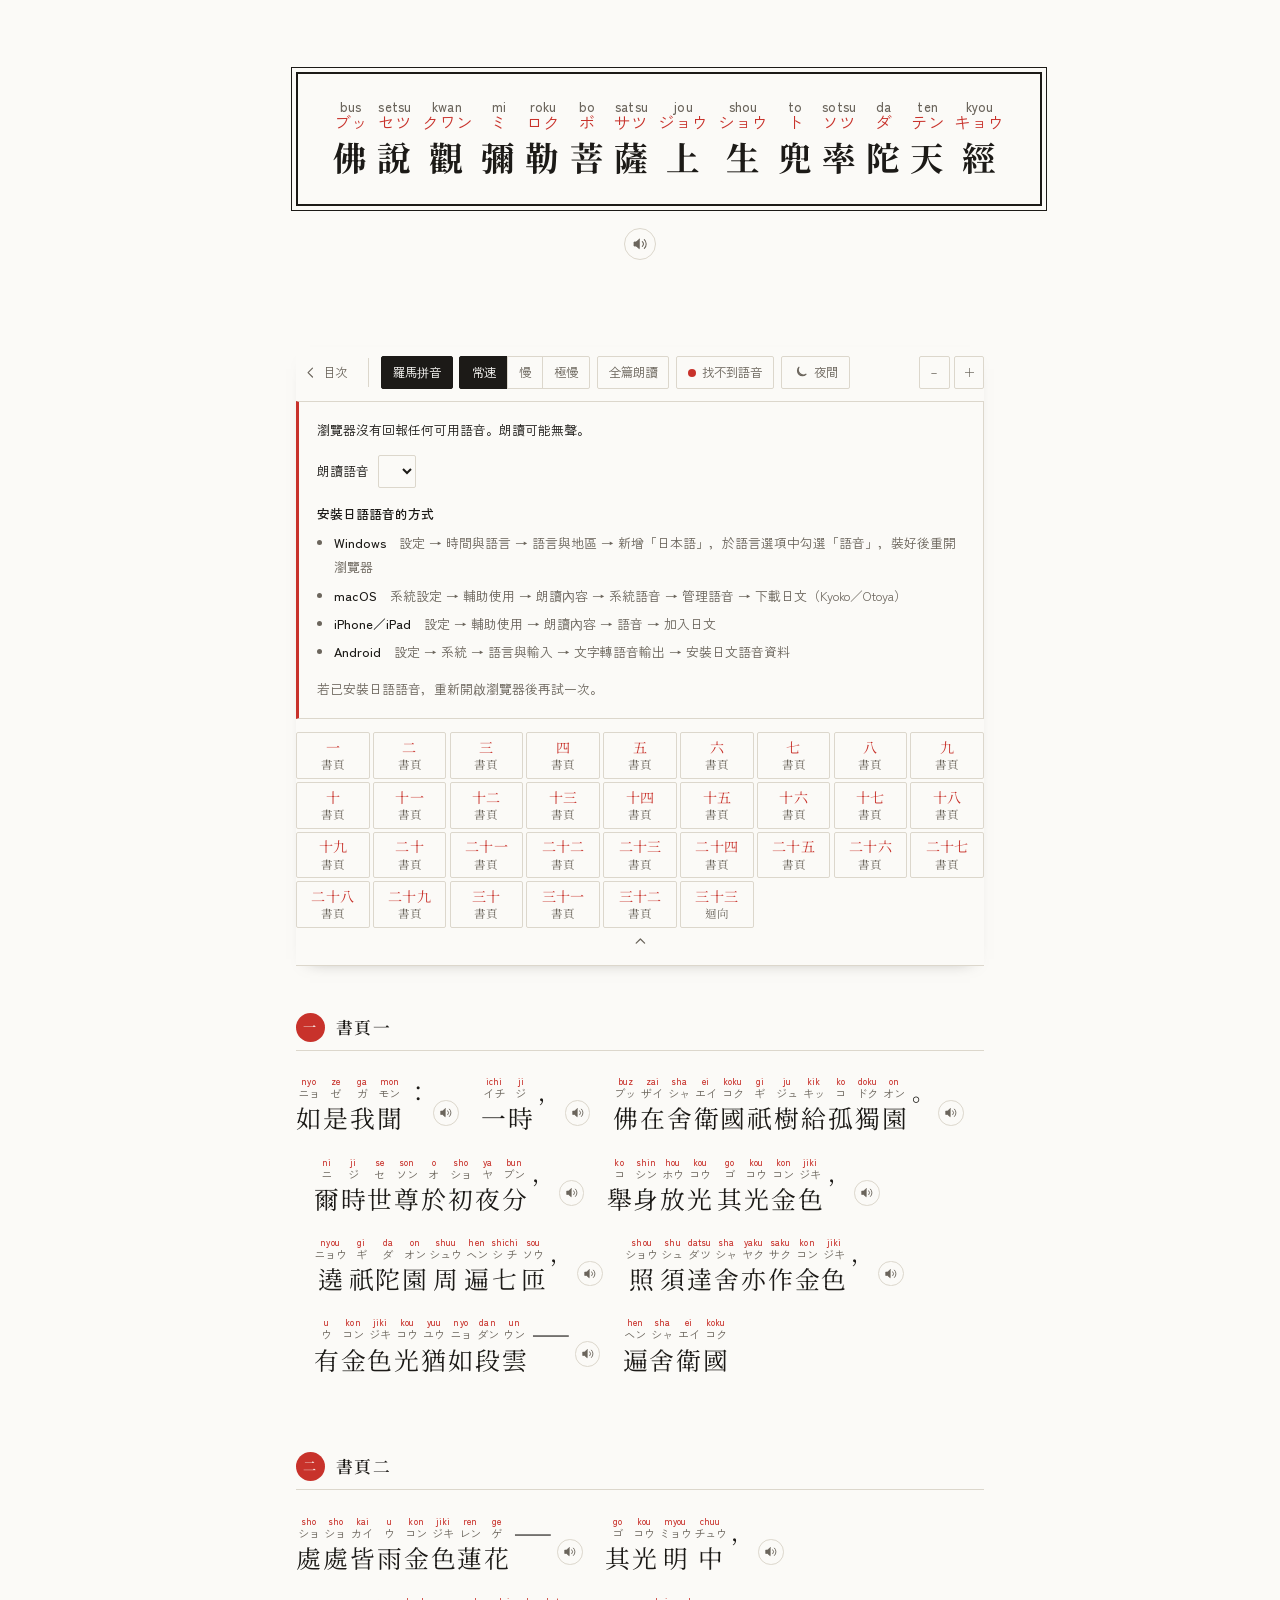
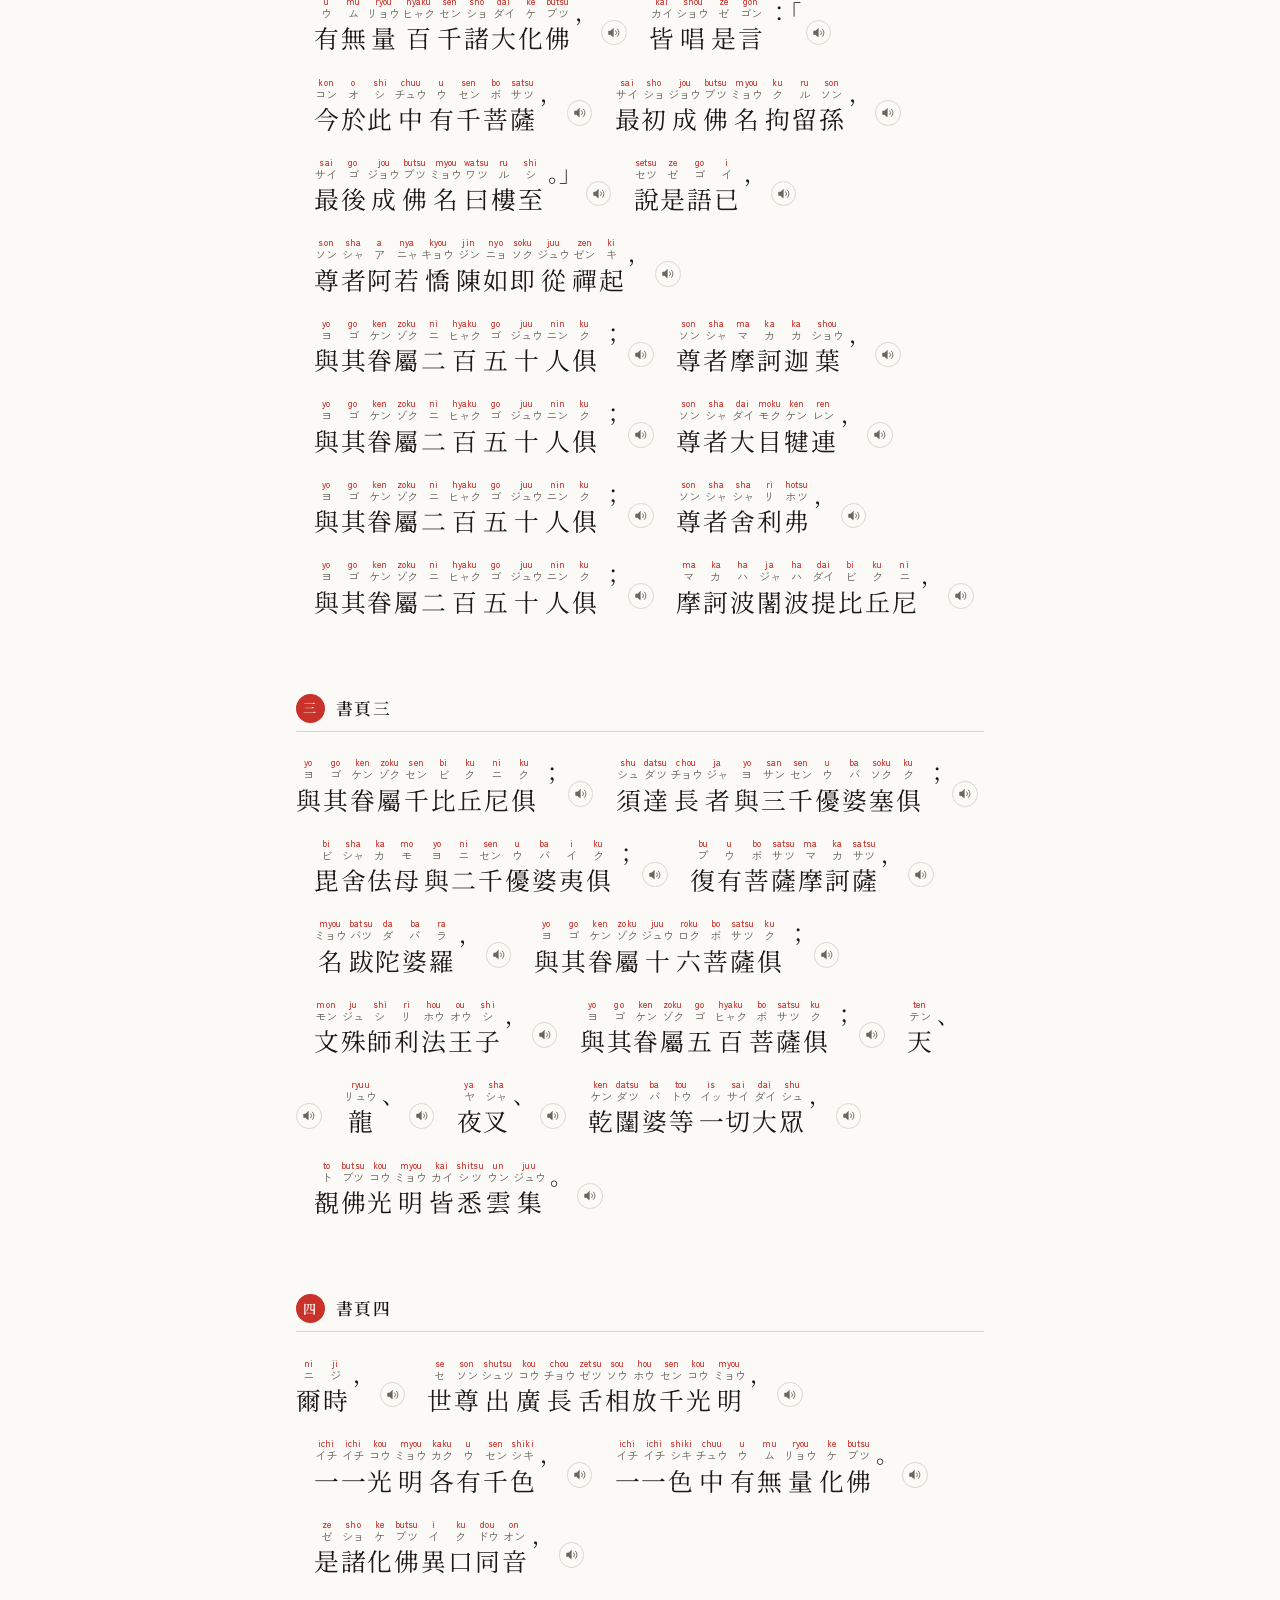
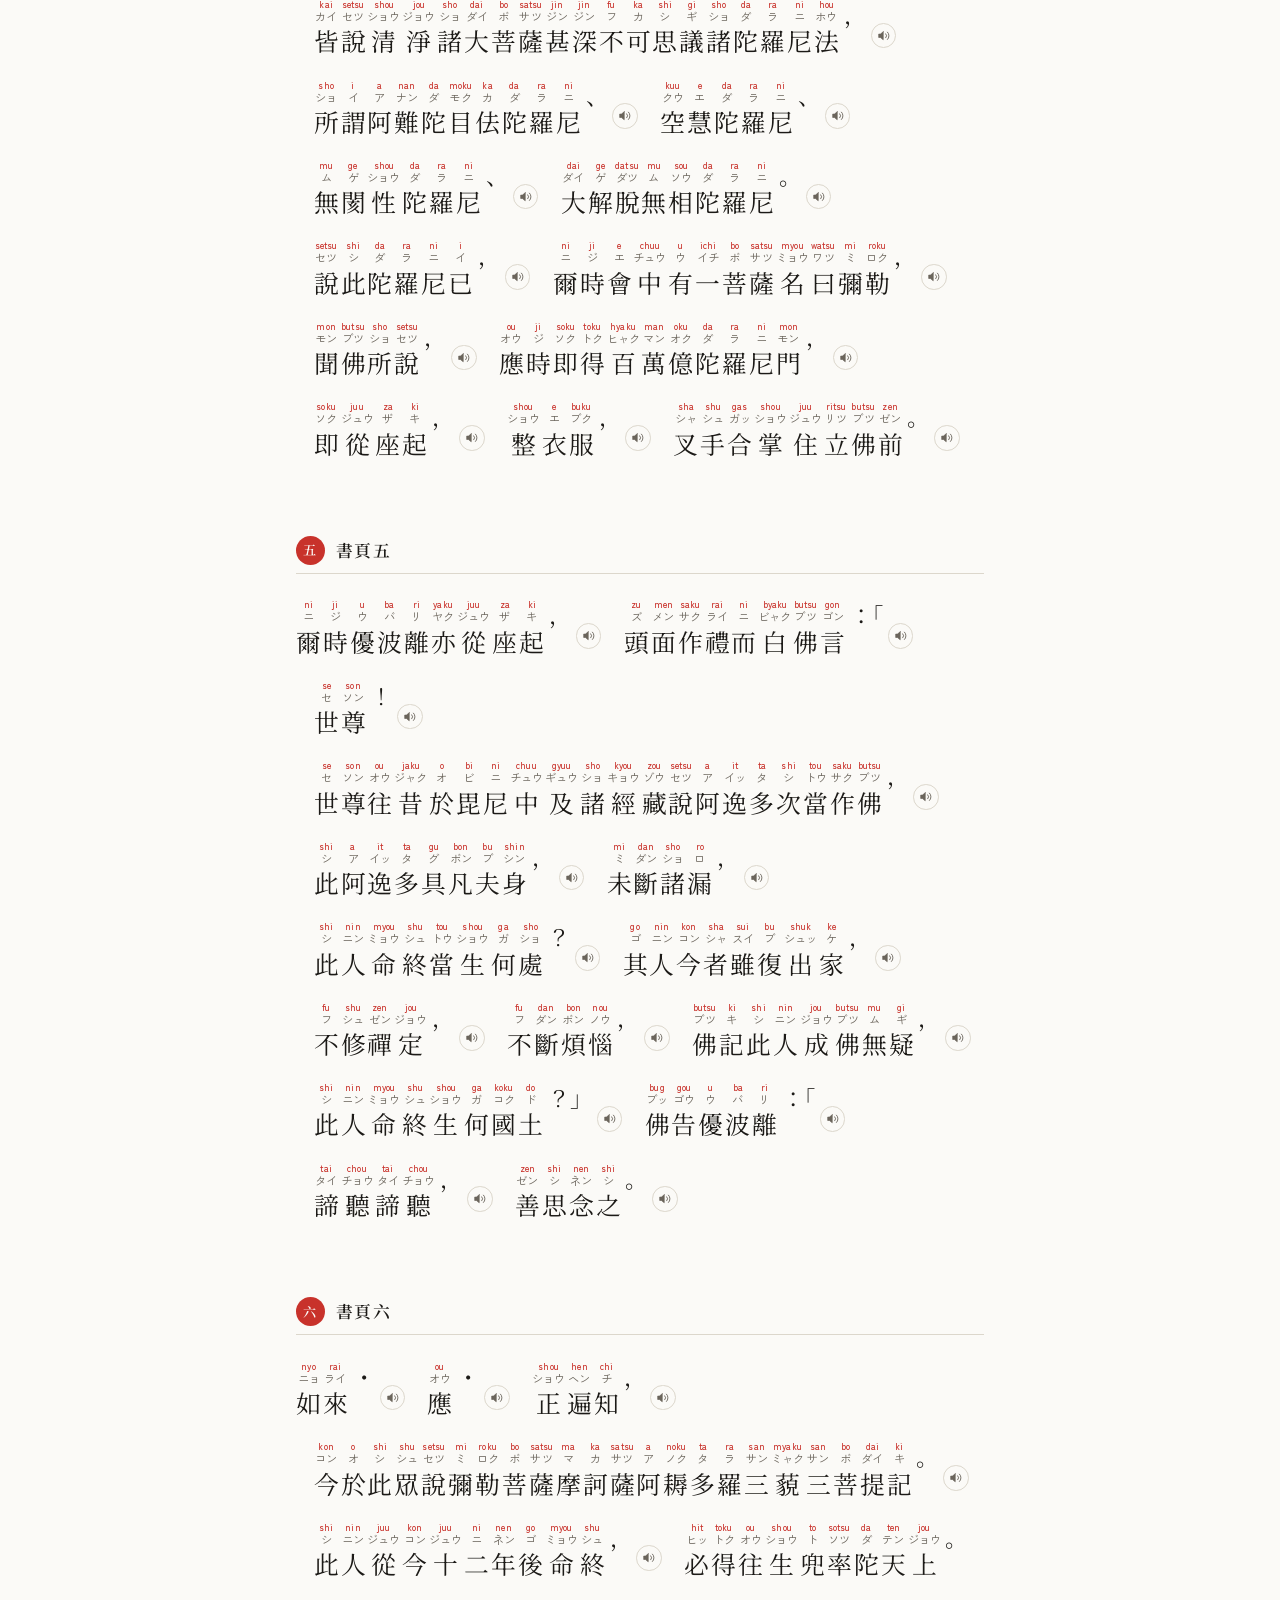
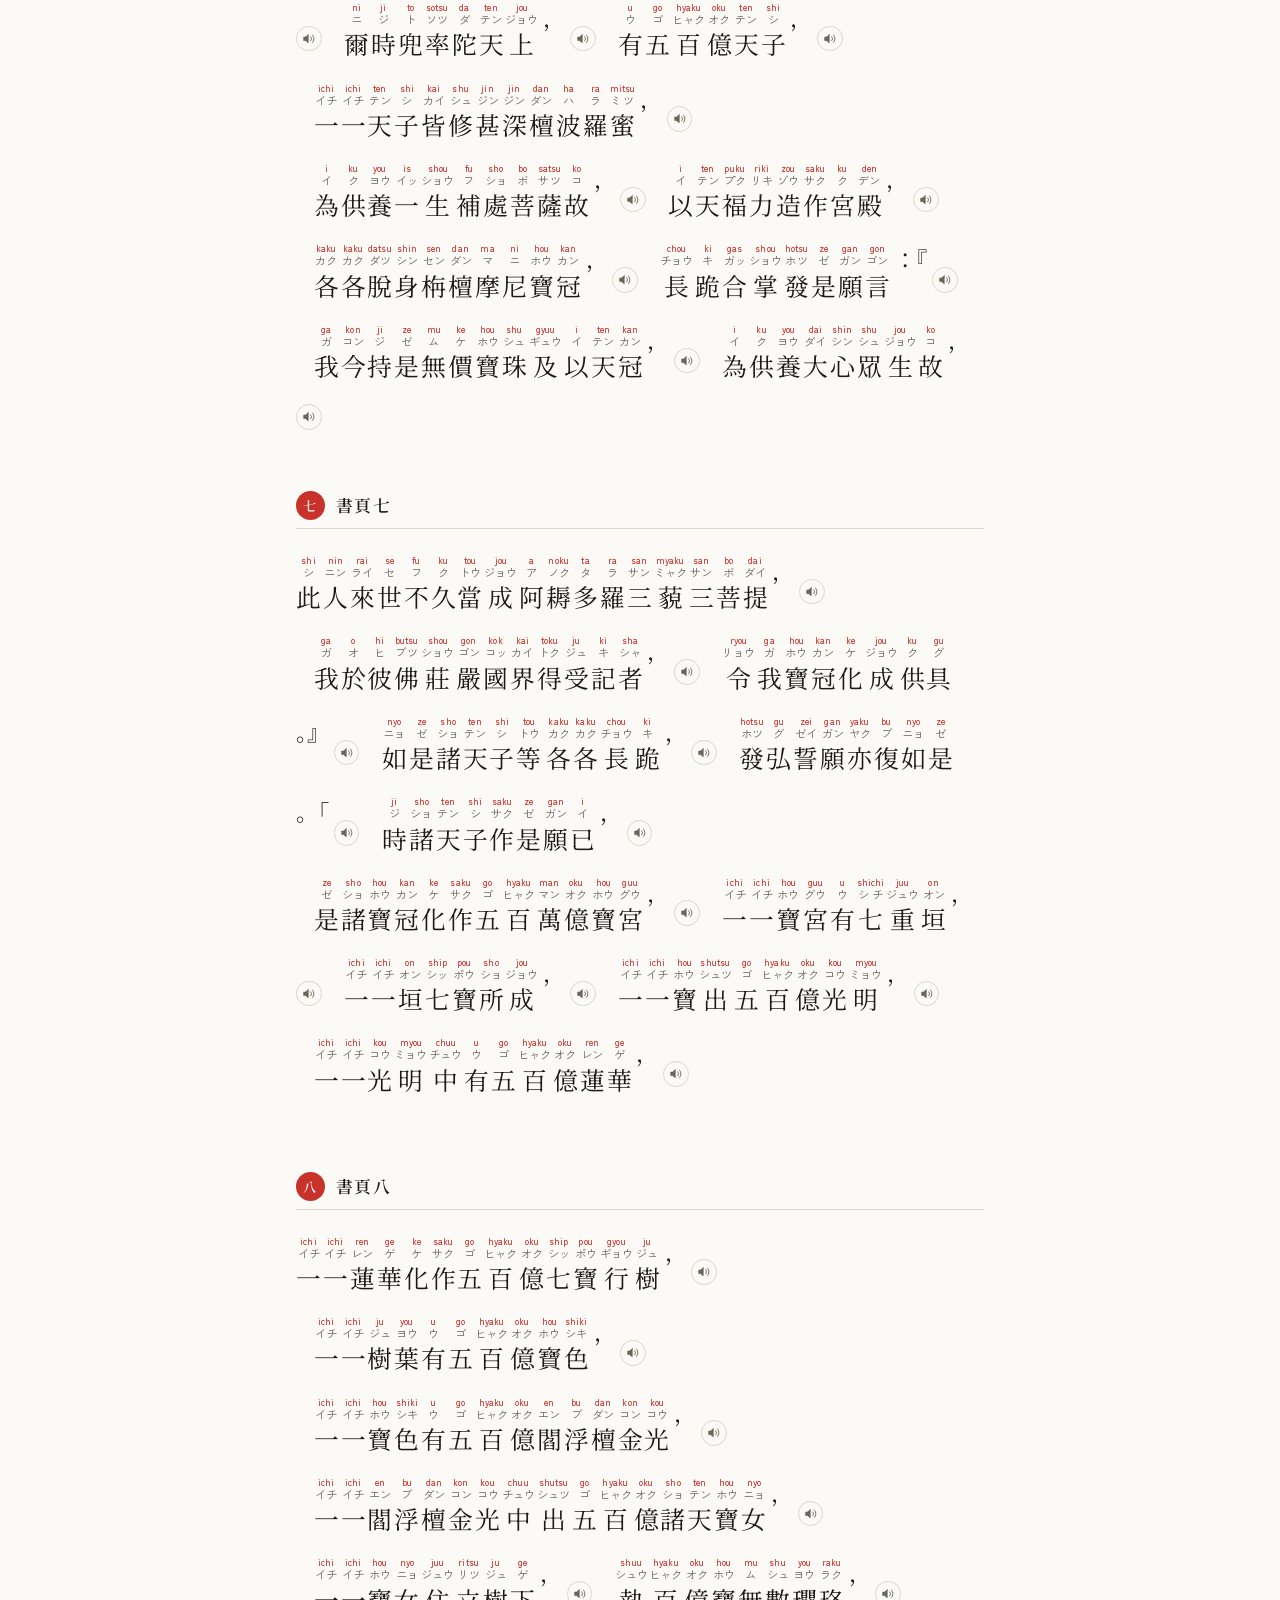
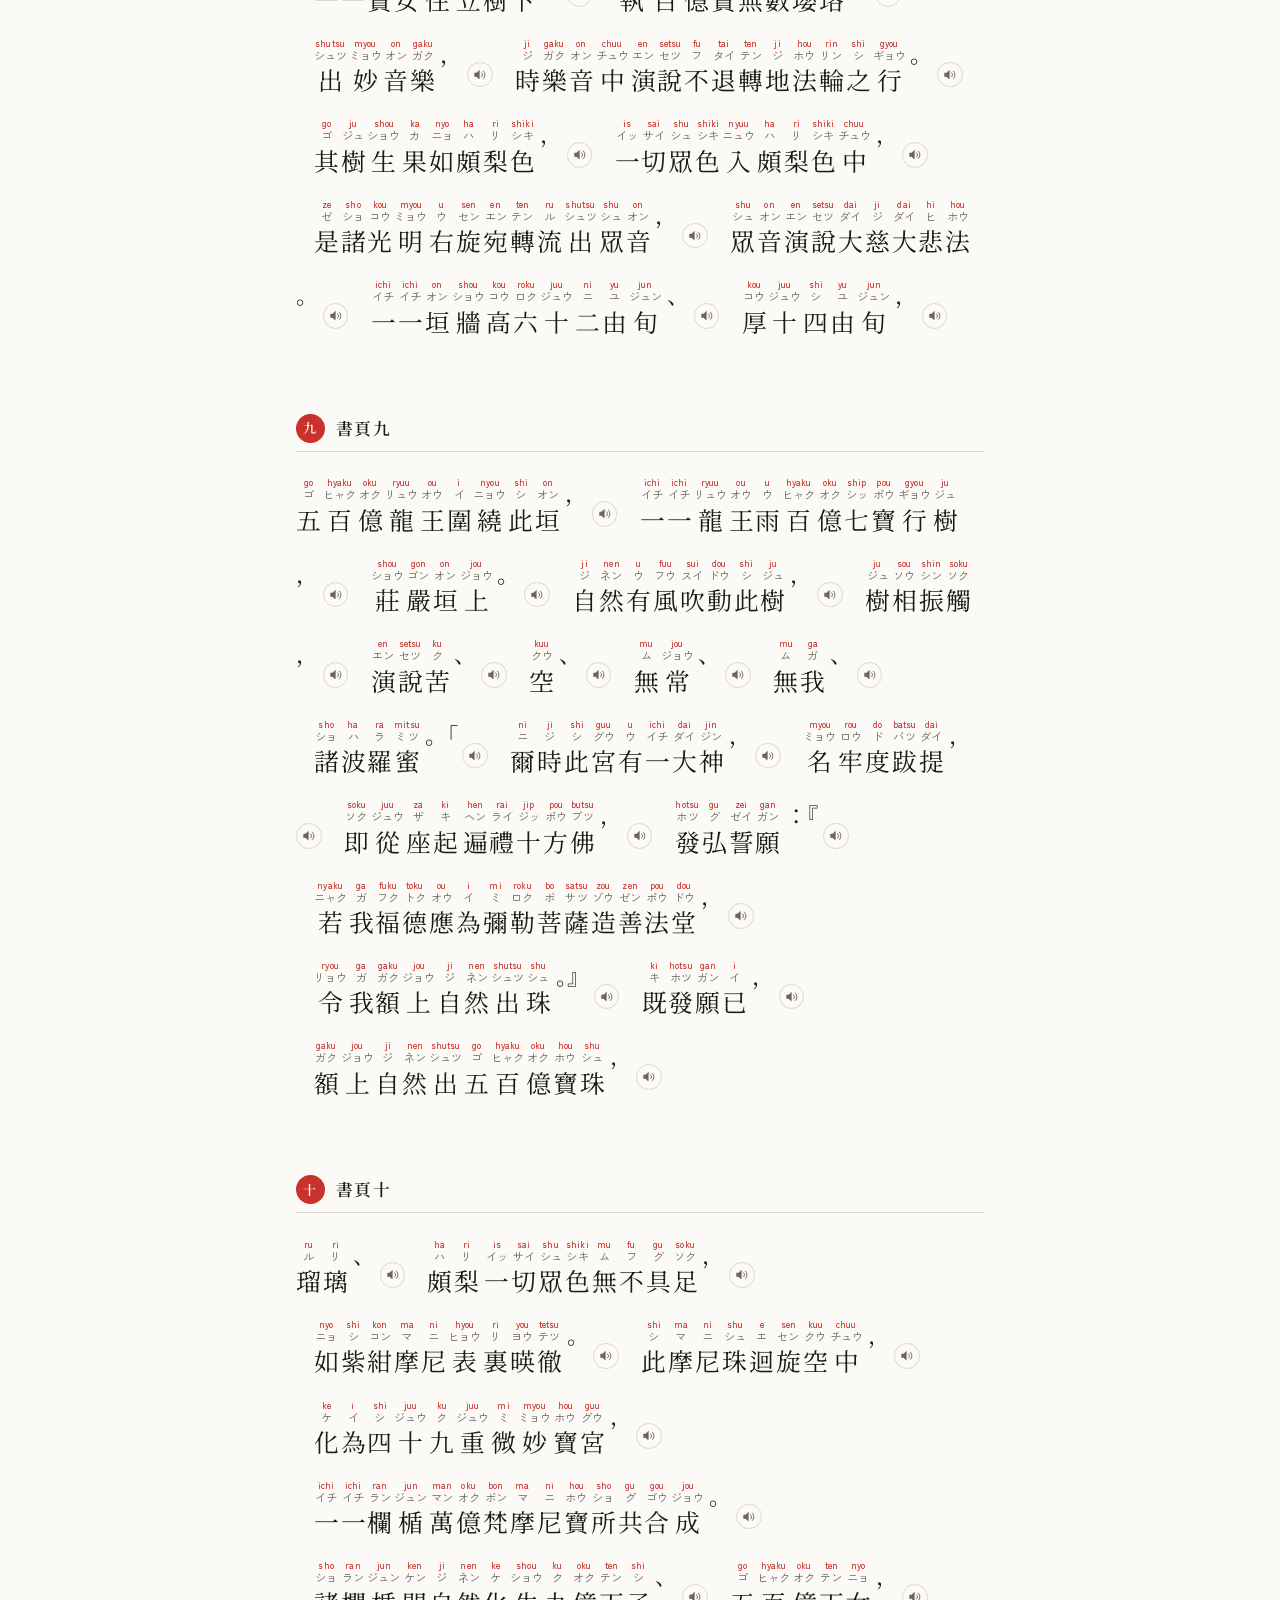
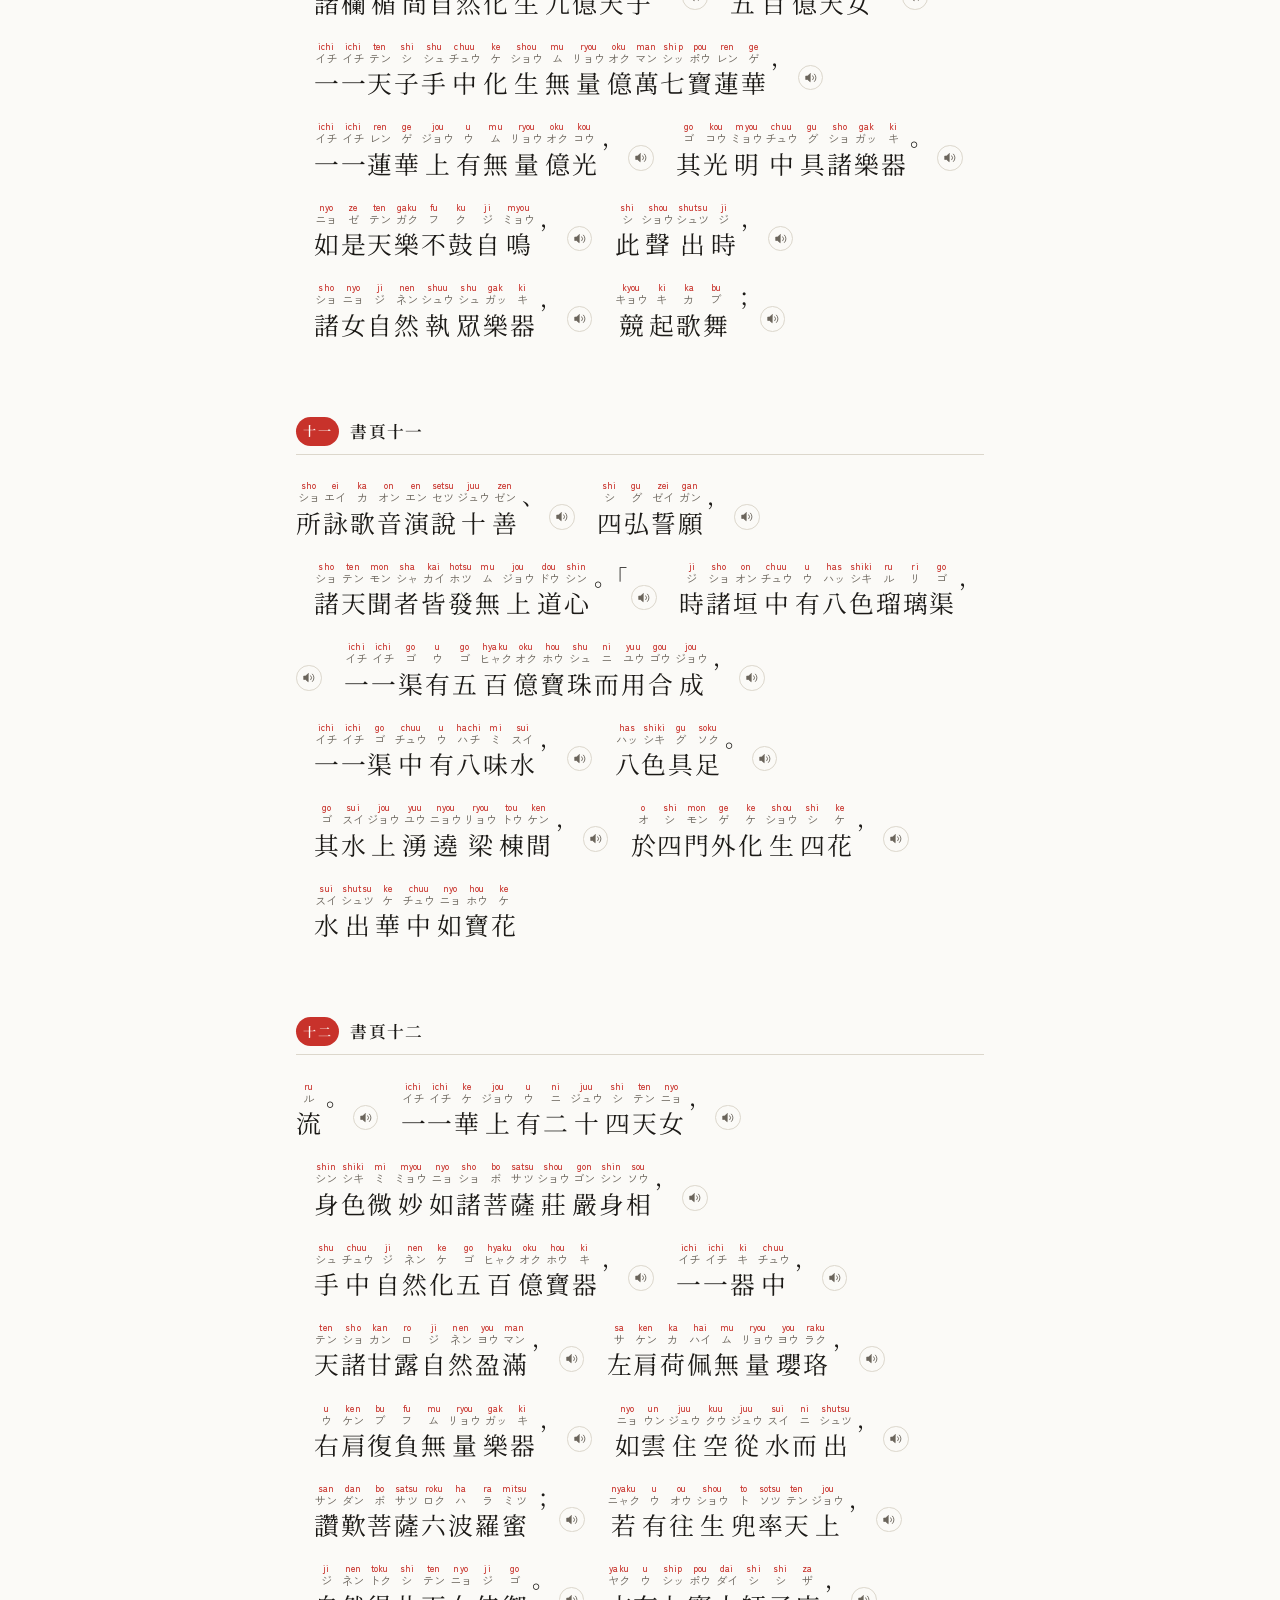
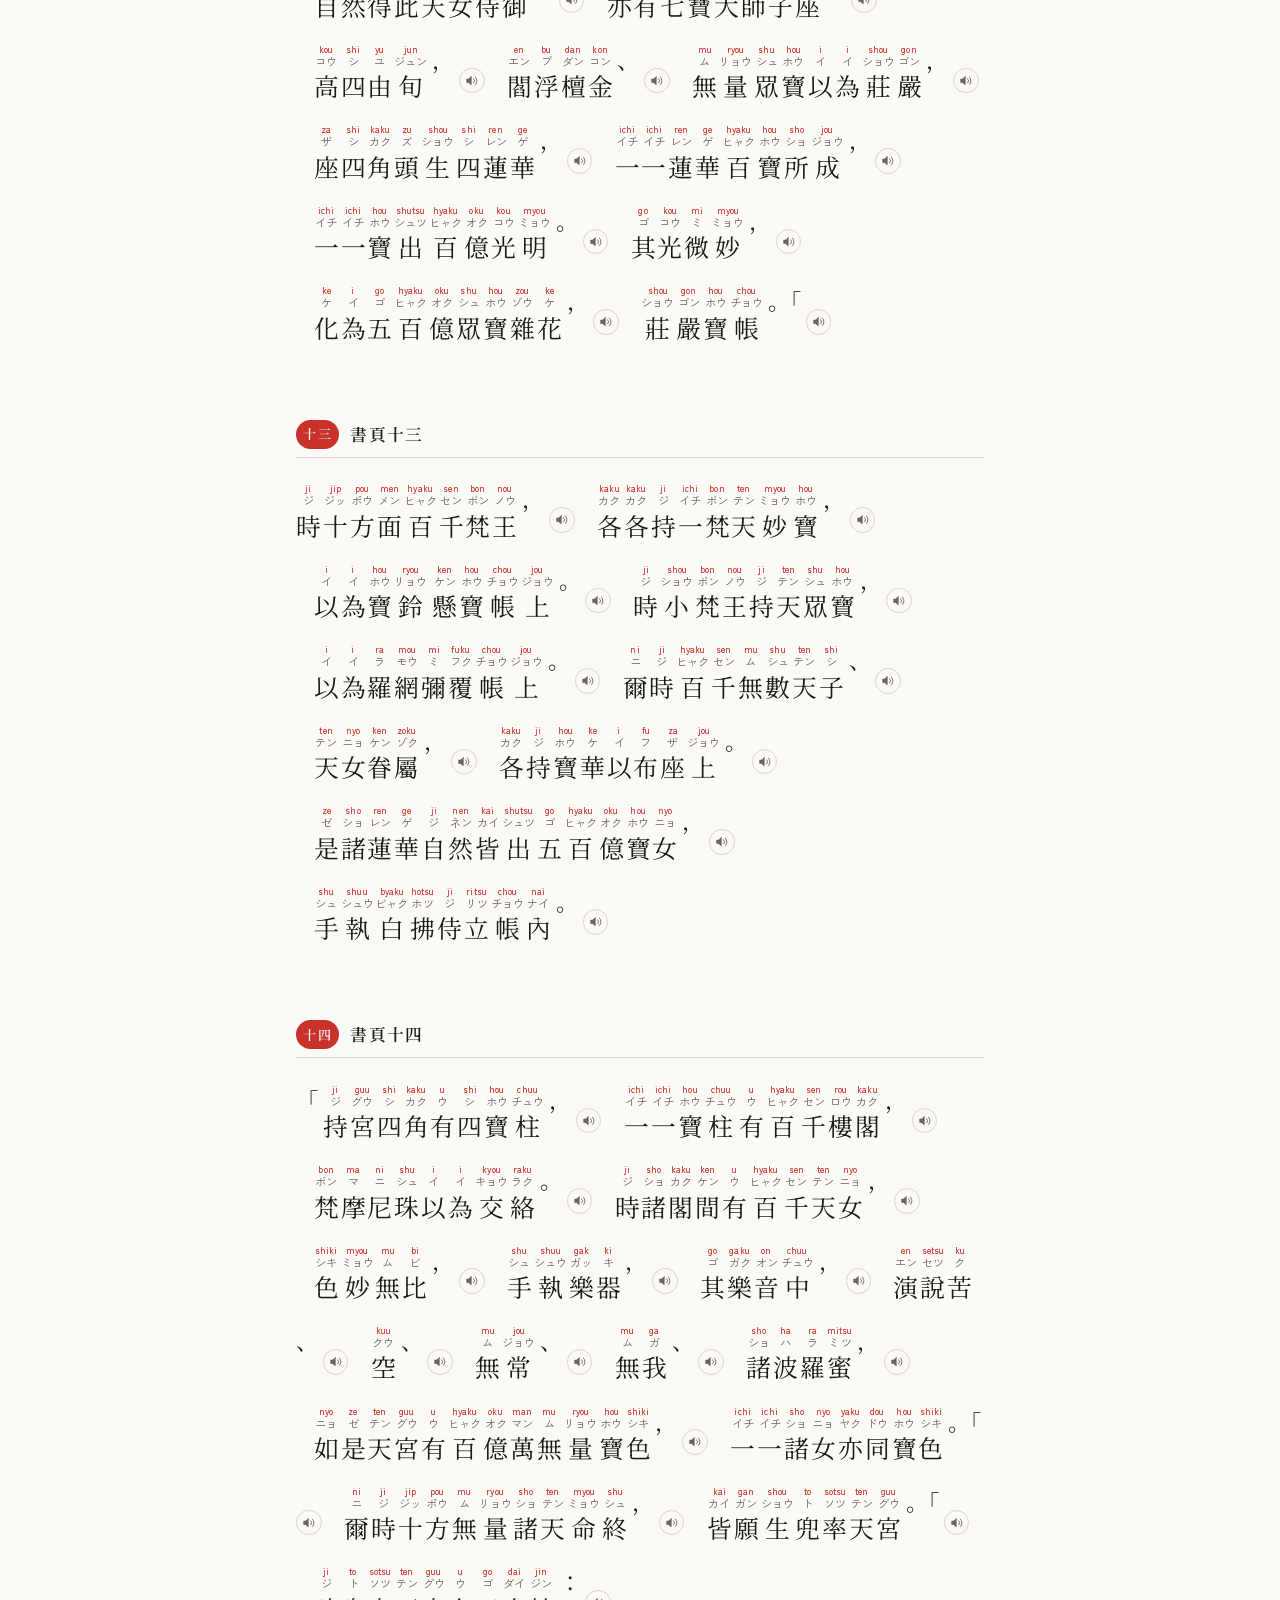
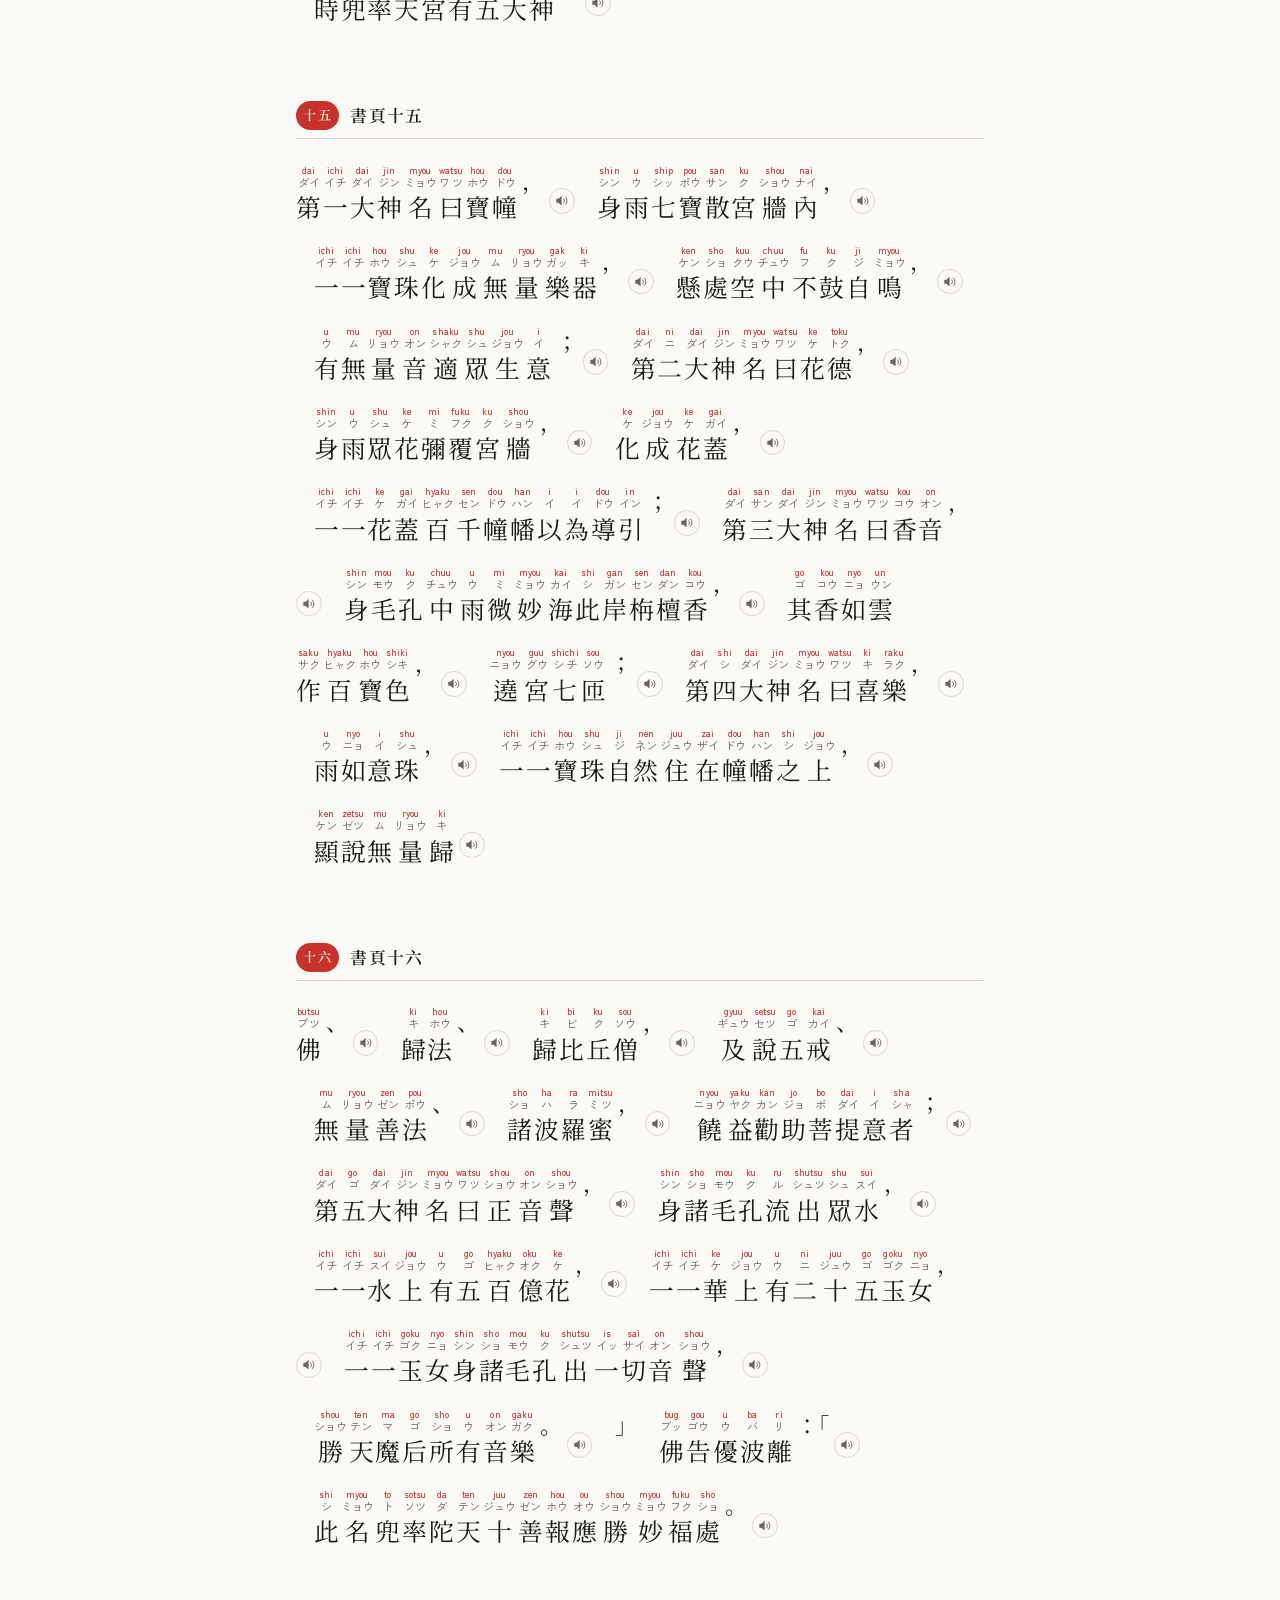
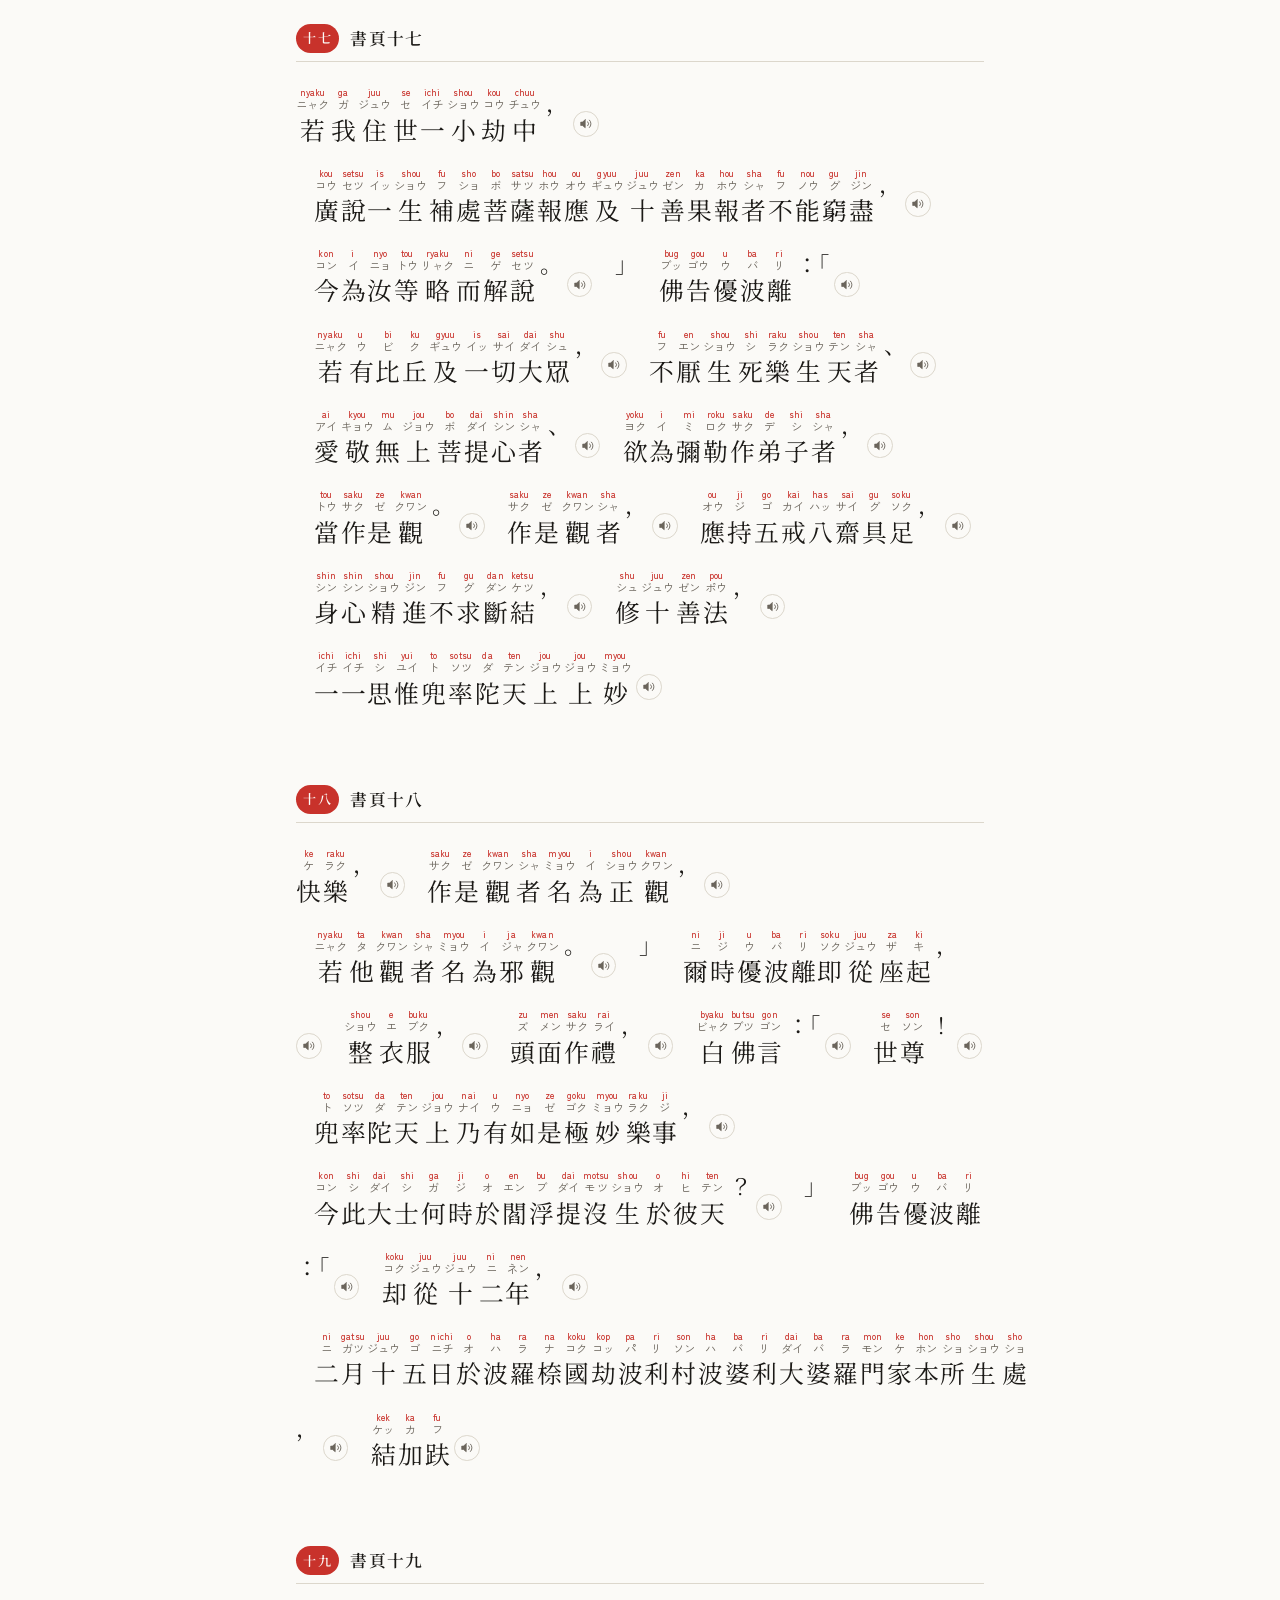
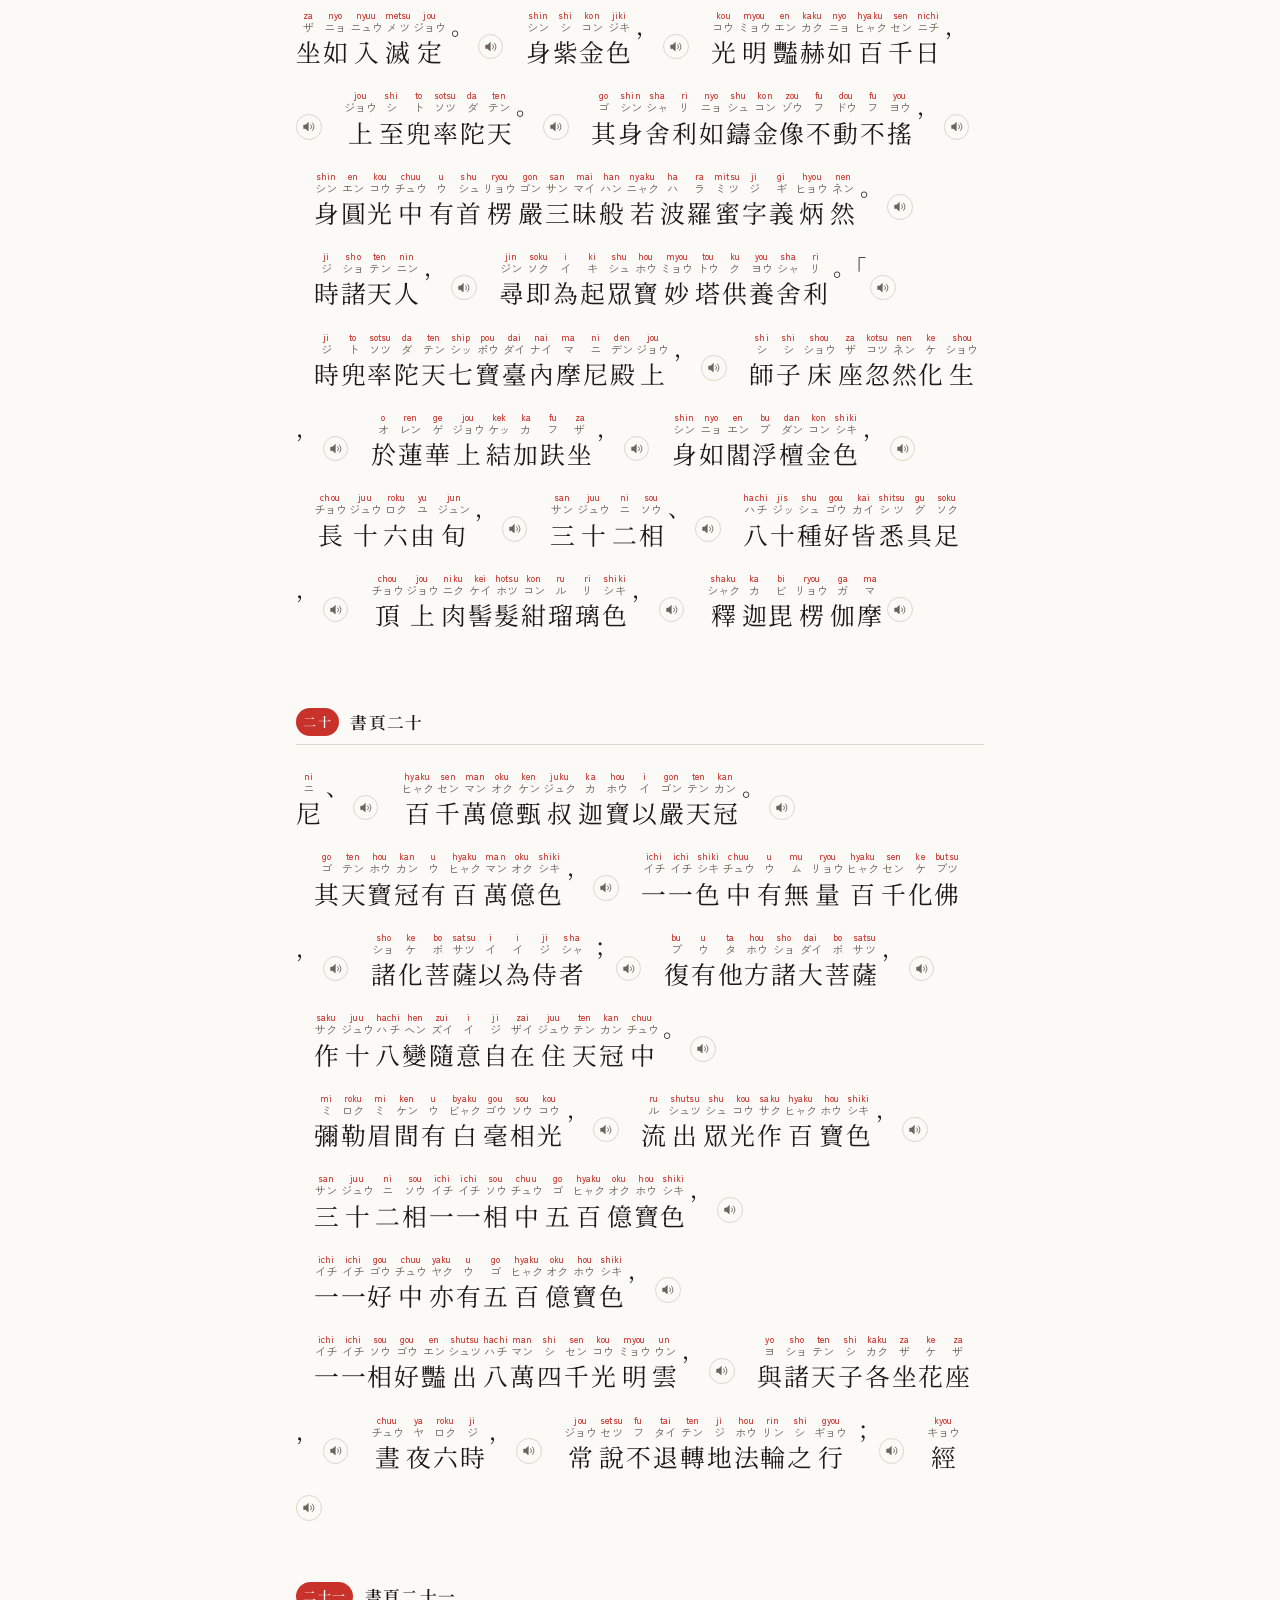
==== commit af1f035e: "Fix version" ====
--- a/bu-setsu-kan-mi-roku-bo-satsu-jou-shou-to-sotsu-da-ten-kyou.html
+++ b/bu-setsu-kan-mi-roku-bo-satsu-jou-shou-to-sotsu-da-ten-kyou.html
@@ -7,8 +7,8 @@
 <link rel="preconnect" href="https://fonts.googleapis.com">
 <link rel="preconnect" href="https://fonts.gstatic.com" crossorigin>
 <link href="https://fonts.googleapis.com/css2?family=Noto+Serif+JP:wght@400;600;700&family=Noto+Serif+TC:wght@400;600&family=Zen+Kaku+Gothic+New:wght@400;500&display=swap" rel="stylesheet">
-<link rel="stylesheet" href="css/base.css?v=202608172000">
-<link rel="stylesheet" href="css/sutra.css?v=202608172000">
+<link rel="stylesheet" href="css/base.css?v=202608171057">
+<link rel="stylesheet" href="css/sutra.css?v=202608171057">
 </head>
 <body class="page-sutra">
 <div class="sheet">
@@ -115,989 +115,203 @@
 <section class="gate kanbun" id="gate-一">
 <h2><span class="num">一</span><span class="gname">書頁一</span></h2>
 <div class="line">
-<div class="phrase"><span class="seg"><span class="w c" data-kana="ニョ"><ruby>ニョ<rt>nyo</rt></ruby><b>如</b></span><span class="w c" data-kana="ゼ"><ruby>ゼ<rt>ze</rt></ruby><b>是</b></span><span class="w c" data-kana="ガ"><ruby>ガ<rt>ga</rt></ruby><b>我</b></span><span class="w c" data-kana="モン"><ruby>モン<rt>mon</rt></ruby><b>聞</b></span></span><span class="seg"><span class="c p"><b>：</b></span></span><button class="say" aria-label="播放這一段的日文發音"><svg viewBox="0 0 24 24" aria-hidden="true"><path d="M11 5 6 9H3v6h3l5 4V5z"/><path class="wv" d="M15.5 8.5a5 5 0 0 1 0 7"/><path class="wv" d="M18.5 5.5a9 9 0 0 1 0 13"/></svg></button></div>
-</div>
-<div class="line">
-<div class="phrase"><span class="seg"><span class="w c" data-kana="イチ"><ruby>イチ<rt>ichi</rt></ruby><b>一</b></span><span class="w c" data-kana="ジ"><ruby>ジ<rt>ji</rt></ruby><b>時</b></span></span><span class="seg"><span class="c p"><b>，</b></span></span><button class="say" aria-label="播放這一段的日文發音"><svg viewBox="0 0 24 24" aria-hidden="true"><path d="M11 5 6 9H3v6h3l5 4V5z"/><path class="wv" d="M15.5 8.5a5 5 0 0 1 0 7"/><path class="wv" d="M18.5 5.5a9 9 0 0 1 0 13"/></svg></button><span class="seg"><span class="w c" data-kana="ブッ"><ruby>ブッ<rt>buz</rt></ruby><b>佛</b></span><span class="w c" data-kana="ザイ"><ruby>ザイ<rt>zai</rt></ruby><b>在</b></span><span class="w c" data-kana="シャ"><ruby>シャ<rt>sha</rt></ruby><b>舍</b></span><span class="w c" data-kana="エイ"><ruby>エイ<rt>ei</rt></ruby><b>衛</b></span><span class="w c" data-kana="コク"><ruby>コク<rt>koku</rt></ruby><b>國</b></span><span class="w c" data-kana="ギ"><ruby>ギ<rt>gi</rt></ruby><b>祇</b></span><span class="w c" data-kana="ジュ"><ruby>ジュ<rt>ju</rt></ruby><b>樹</b></span><span class="w c" data-kana="キッ"><ruby>キッ<rt>kik</rt></ruby><b>給</b></span><span class="w c" data-kana="コ"><ruby>コ<rt>ko</rt></ruby><b>孤</b></span><span class="w c" data-kana="ドク"><ruby>ドク<rt>doku</rt></ruby><b>獨</b></span><span class="w c" data-kana="オン"><ruby>オン<rt>on</rt></ruby><b>園</b></span></span><span class="seg"><span class="c p"><b>。</b></span></span><button class="say" aria-label="播放這一段的日文發音"><svg viewBox="0 0 24 24" aria-hidden="true"><path d="M11 5 6 9H3v6h3l5 4V5z"/><path class="wv" d="M15.5 8.5a5 5 0 0 1 0 7"/><path class="wv" d="M18.5 5.5a9 9 0 0 1 0 13"/></svg></button></div>
-</div>
-<div class="line">
-<div class="phrase"><span class="seg"><span class="w c" data-kana="ニ"><ruby>ニ<rt>ni</rt></ruby><b>爾</b></span><span class="w c" data-kana="ジ"><ruby>ジ<rt>ji</rt></ruby><b>時</b></span><span class="w c" data-kana="セ"><ruby>セ<rt>se</rt></ruby><b>世</b></span><span class="w c" data-kana="ソン"><ruby>ソン<rt>son</rt></ruby><b>尊</b></span><span class="w c" data-kana="オ"><ruby>オ<rt>o</rt></ruby><b>於</b></span><span class="w c" data-kana="ショ"><ruby>ショ<rt>sho</rt></ruby><b>初</b></span><span class="w c" data-kana="ヤ"><ruby>ヤ<rt>ya</rt></ruby><b>夜</b></span><span class="w c" data-kana="ブン"><ruby>ブン<rt>bun</rt></ruby><b>分</b></span></span><span class="seg"><span class="c p"><b>，</b></span></span><button class="say" aria-label="播放這一段的日文發音"><svg viewBox="0 0 24 24" aria-hidden="true"><path d="M11 5 6 9H3v6h3l5 4V5z"/><path class="wv" d="M15.5 8.5a5 5 0 0 1 0 7"/><path class="wv" d="M18.5 5.5a9 9 0 0 1 0 13"/></svg></button><span class="seg"><span class="w c" data-kana="コ"><ruby>コ<rt>ko</rt></ruby><b>舉</b></span><span class="w c" data-kana="シン"><ruby>シン<rt>shin</rt></ruby><b>身</b></span><span class="w c" data-kana="ホウ"><ruby>ホウ<rt>hou</rt></ruby><b>放</b></span><span class="w c" data-kana="コウ"><ruby>コウ<rt>kou</rt></ruby><b>光</b></span></span></div>
-</div>
-<div class="line">
-<div class="phrase"><span class="seg"><span class="w c" data-kana="ゴ"><ruby>ゴ<rt>go</rt></ruby><b>其</b></span><span class="w c" data-kana="コウ"><ruby>コウ<rt>kou</rt></ruby><b>光</b></span><span class="w c" data-kana="コン"><ruby>コン<rt>kon</rt></ruby><b>金</b></span><span class="w c" data-kana="ジキ"><ruby>ジキ<rt>jiki</rt></ruby><b>色</b></span></span><span class="seg"><span class="c p"><b>，</b></span></span><button class="say" aria-label="播放這一段的日文發音"><svg viewBox="0 0 24 24" aria-hidden="true"><path d="M11 5 6 9H3v6h3l5 4V5z"/><path class="wv" d="M15.5 8.5a5 5 0 0 1 0 7"/><path class="wv" d="M18.5 5.5a9 9 0 0 1 0 13"/></svg></button><span class="seg"><span class="w c" data-kana="ニョウ"><ruby>ニョウ<rt>nyou</rt></ruby><b>遶</b></span><span class="w c" data-kana="ギ"><ruby>ギ<rt>gi</rt></ruby><b>祇</b></span><span class="w c" data-kana="ダ"><ruby>ダ<rt>da</rt></ruby><b>陀</b></span><span class="w c" data-kana="オン"><ruby>オン<rt>on</rt></ruby><b>園</b></span><span class="w c" data-kana="シュウ"><ruby>シュウ<rt>shuu</rt></ruby><b>周</b></span><span class="w c" data-kana="ヘン"><ruby>ヘン<rt>hen</rt></ruby><b>遍</b></span><span class="w c" data-kana="シチ"><ruby>シチ<rt>shichi</rt></ruby><b>七</b></span><span class="w c" data-kana="ソウ"><ruby>ソウ<rt>sou</rt></ruby><b>匝</b></span></span><span class="seg"><span class="c p"><b>，</b></span></span><button class="say" aria-label="播放這一段的日文發音"><svg viewBox="0 0 24 24" aria-hidden="true"><path d="M11 5 6 9H3v6h3l5 4V5z"/><path class="wv" d="M15.5 8.5a5 5 0 0 1 0 7"/><path class="wv" d="M18.5 5.5a9 9 0 0 1 0 13"/></svg></button></div>
-</div>
-<div class="line">
-<div class="phrase"><span class="seg"><span class="w c" data-kana="ショウ"><ruby>ショウ<rt>shou</rt></ruby><b>照</b></span><span class="w c" data-kana="シュ"><ruby>シュ<rt>shu</rt></ruby><b>須</b></span><span class="w c" data-kana="ダツ"><ruby>ダツ<rt>datsu</rt></ruby><b>達</b></span><span class="w c" data-kana="シャ"><ruby>シャ<rt>sha</rt></ruby><b>舍</b></span><span class="w c" data-kana="ヤク"><ruby>ヤク<rt>yaku</rt></ruby><b>亦</b></span><span class="w c" data-kana="サク"><ruby>サク<rt>saku</rt></ruby><b>作</b></span><span class="w c" data-kana="コン"><ruby>コン<rt>kon</rt></ruby><b>金</b></span><span class="w c" data-kana="ジキ"><ruby>ジキ<rt>jiki</rt></ruby><b>色</b></span></span><span class="seg"><span class="c p"><b>，</b></span></span><button class="say" aria-label="播放這一段的日文發音"><svg viewBox="0 0 24 24" aria-hidden="true"><path d="M11 5 6 9H3v6h3l5 4V5z"/><path class="wv" d="M15.5 8.5a5 5 0 0 1 0 7"/><path class="wv" d="M18.5 5.5a9 9 0 0 1 0 13"/></svg></button></div>
-</div>
-<div class="line">
-<div class="phrase"><span class="seg"><span class="w c" data-kana="ウ"><ruby>ウ<rt>u</rt></ruby><b>有</b></span><span class="w c" data-kana="コン"><ruby>コン<rt>kon</rt></ruby><b>金</b></span><span class="w c" data-kana="ジキ"><ruby>ジキ<rt>jiki</rt></ruby><b>色</b></span><span class="w c" data-kana="コウ"><ruby>コウ<rt>kou</rt></ruby><b>光</b></span><span class="w c" data-kana="ユウ"><ruby>ユウ<rt>yuu</rt></ruby><b>猶</b></span><span class="w c" data-kana="ニョ"><ruby>ニョ<rt>nyo</rt></ruby><b>如</b></span><span class="w c" data-kana="ダン"><ruby>ダン<rt>dan</rt></ruby><b>段</b></span><span class="w c" data-kana="ウン"><ruby>ウン<rt>un</rt></ruby><b>雲</b></span></span><span class="seg"><span class="c p"><b>——</b></span></span><button class="say" aria-label="播放這一段的日文發音"><svg viewBox="0 0 24 24" aria-hidden="true"><path d="M11 5 6 9H3v6h3l5 4V5z"/><path class="wv" d="M15.5 8.5a5 5 0 0 1 0 7"/><path class="wv" d="M18.5 5.5a9 9 0 0 1 0 13"/></svg></button><span class="seg"><span class="w c" data-kana="ヘン"><ruby>ヘン<rt>hen</rt></ruby><b>遍</b></span><span class="w c" data-kana="シャ"><ruby>シャ<rt>sha</rt></ruby><b>舍</b></span><span class="w c" data-kana="エイ"><ruby>エイ<rt>ei</rt></ruby><b>衛</b></span><span class="w c" data-kana="コク"><ruby>コク<rt>koku</rt></ruby><b>國</b></span></span></div>
+<div class="phrase"><span class="seg"><span class="w c" data-kana="ニョ"><ruby>ニョ<rt>nyo</rt></ruby><b>如</b></span><span class="w c" data-kana="ゼ"><ruby>ゼ<rt>ze</rt></ruby><b>是</b></span><span class="w c" data-kana="ガ"><ruby>ガ<rt>ga</rt></ruby><b>我</b></span><span class="w c" data-kana="モン"><ruby>モン<rt>mon</rt></ruby><b>聞</b></span></span><span class="seg"><span class="c p"><b>：</b></span></span><button class="say" aria-label="播放這一段的日文發音"><svg viewBox="0 0 24 24" aria-hidden="true"><path d="M11 5 6 9H3v6h3l5 4V5z"/><path class="wv" d="M15.5 8.5a5 5 0 0 1 0 7"/><path class="wv" d="M18.5 5.5a9 9 0 0 1 0 13"/></svg></button><span class="seg"><span class="w c" data-kana="イチ"><ruby>イチ<rt>ichi</rt></ruby><b>一</b></span><span class="w c" data-kana="ジ"><ruby>ジ<rt>ji</rt></ruby><b>時</b></span></span><span class="seg"><span class="c p"><b>，</b></span></span><button class="say" aria-label="播放這一段的日文發音"><svg viewBox="0 0 24 24" aria-hidden="true"><path d="M11 5 6 9H3v6h3l5 4V5z"/><path class="wv" d="M15.5 8.5a5 5 0 0 1 0 7"/><path class="wv" d="M18.5 5.5a9 9 0 0 1 0 13"/></svg></button><span class="seg"><span class="w c" data-kana="ブッ"><ruby>ブッ<rt>buz</rt></ruby><b>佛</b></span><span class="w c" data-kana="ザイ"><ruby>ザイ<rt>zai</rt></ruby><b>在</b></span><span class="w c" data-kana="シャ"><ruby>シャ<rt>sha</rt></ruby><b>舍</b></span><span class="w c" data-kana="エイ"><ruby>エイ<rt>ei</rt></ruby><b>衛</b></span><span class="w c" data-kana="コク"><ruby>コク<rt>koku</rt></ruby><b>國</b></span><span class="w c" data-kana="ギ"><ruby>ギ<rt>gi</rt></ruby><b>祇</b></span><span class="w c" data-kana="ジュ"><ruby>ジュ<rt>ju</rt></ruby><b>樹</b></span><span class="w c" data-kana="キッ"><ruby>キッ<rt>kik</rt></ruby><b>給</b></span><span class="w c" data-kana="コ"><ruby>コ<rt>ko</rt></ruby><b>孤</b></span><span class="w c" data-kana="ドク"><ruby>ドク<rt>doku</rt></ruby><b>獨</b></span><span class="w c" data-kana="オン"><ruby>オン<rt>on</rt></ruby><b>園</b></span></span><span class="seg"><span class="c p"><b>。</b></span></span><button class="say" aria-label="播放這一段的日文發音"><svg viewBox="0 0 24 24" aria-hidden="true"><path d="M11 5 6 9H3v6h3l5 4V5z"/><path class="wv" d="M15.5 8.5a5 5 0 0 1 0 7"/><path class="wv" d="M18.5 5.5a9 9 0 0 1 0 13"/></svg></button><span class="seg"><span class="w c" data-kana="ニ"><ruby>ニ<rt>ni</rt></ruby><b>爾</b></span><span class="w c" data-kana="ジ"><ruby>ジ<rt>ji</rt></ruby><b>時</b></span><span class="w c" data-kana="セ"><ruby>セ<rt>se</rt></ruby><b>世</b></span><span class="w c" data-kana="ソン"><ruby>ソン<rt>son</rt></ruby><b>尊</b></span><span class="w c" data-kana="オ"><ruby>オ<rt>o</rt></ruby><b>於</b></span><span class="w c" data-kana="ショ"><ruby>ショ<rt>sho</rt></ruby><b>初</b></span><span class="w c" data-kana="ヤ"><ruby>ヤ<rt>ya</rt></ruby><b>夜</b></span><span class="w c" data-kana="ブン"><ruby>ブン<rt>bun</rt></ruby><b>分</b></span></span><span class="seg"><span class="c p"><b>，</b></span></span><button class="say" aria-label="播放這一段的日文發音"><svg viewBox="0 0 24 24" aria-hidden="true"><path d="M11 5 6 9H3v6h3l5 4V5z"/><path class="wv" d="M15.5 8.5a5 5 0 0 1 0 7"/><path class="wv" d="M18.5 5.5a9 9 0 0 1 0 13"/></svg></button><span class="seg"><span class="w c" data-kana="コ"><ruby>コ<rt>ko</rt></ruby><b>舉</b></span><span class="w c" data-kana="シン"><ruby>シン<rt>shin</rt></ruby><b>身</b></span><span class="w c" data-kana="ホウ"><ruby>ホウ<rt>hou</rt></ruby><b>放</b></span><span class="w c" data-kana="コウ"><ruby>コウ<rt>kou</rt></ruby><b>光</b></span></span><span class="seg"><span class="w c" data-kana="ゴ"><ruby>ゴ<rt>go</rt></ruby><b>其</b></span><span class="w c" data-kana="コウ"><ruby>コウ<rt>kou</rt></ruby><b>光</b></span><span class="w c" data-kana="コン"><ruby>コン<rt>kon</rt></ruby><b>金</b></span><span class="w c" data-kana="ジキ"><ruby>ジキ<rt>jiki</rt></ruby><b>色</b></span></span><span class="seg"><span class="c p"><b>，</b></span></span><button class="say" aria-label="播放這一段的日文發音"><svg viewBox="0 0 24 24" aria-hidden="true"><path d="M11 5 6 9H3v6h3l5 4V5z"/><path class="wv" d="M15.5 8.5a5 5 0 0 1 0 7"/><path class="wv" d="M18.5 5.5a9 9 0 0 1 0 13"/></svg></button><span class="seg"><span class="w c" data-kana="ニョウ"><ruby>ニョウ<rt>nyou</rt></ruby><b>遶</b></span><span class="w c" data-kana="ギ"><ruby>ギ<rt>gi</rt></ruby><b>祇</b></span><span class="w c" data-kana="ダ"><ruby>ダ<rt>da</rt></ruby><b>陀</b></span><span class="w c" data-kana="オン"><ruby>オン<rt>on</rt></ruby><b>園</b></span><span class="w c" data-kana="シュウ"><ruby>シュウ<rt>shuu</rt></ruby><b>周</b></span><span class="w c" data-kana="ヘン"><ruby>ヘン<rt>hen</rt></ruby><b>遍</b></span><span class="w c" data-kana="シチ"><ruby>シチ<rt>shichi</rt></ruby><b>七</b></span><span class="w c" data-kana="ソウ"><ruby>ソウ<rt>sou</rt></ruby><b>匝</b></span></span><span class="seg"><span class="c p"><b>，</b></span></span><button class="say" aria-label="播放這一段的日文發音"><svg viewBox="0 0 24 24" aria-hidden="true"><path d="M11 5 6 9H3v6h3l5 4V5z"/><path class="wv" d="M15.5 8.5a5 5 0 0 1 0 7"/><path class="wv" d="M18.5 5.5a9 9 0 0 1 0 13"/></svg></button><span class="seg"><span class="w c" data-kana="ショウ"><ruby>ショウ<rt>shou</rt></ruby><b>照</b></span><span class="w c" data-kana="シュ"><ruby>シュ<rt>shu</rt></ruby><b>須</b></span><span class="w c" data-kana="ダツ"><ruby>ダツ<rt>datsu</rt></ruby><b>達</b></span><span class="w c" data-kana="シャ"><ruby>シャ<rt>sha</rt></ruby><b>舍</b></span><span class="w c" data-kana="ヤク"><ruby>ヤク<rt>yaku</rt></ruby><b>亦</b></span><span class="w c" data-kana="サク"><ruby>サク<rt>saku</rt></ruby><b>作</b></span><span class="w c" data-kana="コン"><ruby>コン<rt>kon</rt></ruby><b>金</b></span><span class="w c" data-kana="ジキ"><ruby>ジキ<rt>jiki</rt></ruby><b>色</b></span></span><span class="seg"><span class="c p"><b>，</b></span></span><button class="say" aria-label="播放這一段的日文發音"><svg viewBox="0 0 24 24" aria-hidden="true"><path d="M11 5 6 9H3v6h3l5 4V5z"/><path class="wv" d="M15.5 8.5a5 5 0 0 1 0 7"/><path class="wv" d="M18.5 5.5a9 9 0 0 1 0 13"/></svg></button><span class="seg"><span class="w c" data-kana="ウ"><ruby>ウ<rt>u</rt></ruby><b>有</b></span><span class="w c" data-kana="コン"><ruby>コン<rt>kon</rt></ruby><b>金</b></span><span class="w c" data-kana="ジキ"><ruby>ジキ<rt>jiki</rt></ruby><b>色</b></span><span class="w c" data-kana="コウ"><ruby>コウ<rt>kou</rt></ruby><b>光</b></span><span class="w c" data-kana="ユウ"><ruby>ユウ<rt>yuu</rt></ruby><b>猶</b></span><span class="w c" data-kana="ニョ"><ruby>ニョ<rt>nyo</rt></ruby><b>如</b></span><span class="w c" data-kana="ダン"><ruby>ダン<rt>dan</rt></ruby><b>段</b></span><span class="w c" data-kana="ウン"><ruby>ウン<rt>un</rt></ruby><b>雲</b></span></span><span class="seg"><span class="c p"><b>——</b></span></span><button class="say" aria-label="播放這一段的日文發音"><svg viewBox="0 0 24 24" aria-hidden="true"><path d="M11 5 6 9H3v6h3l5 4V5z"/><path class="wv" d="M15.5 8.5a5 5 0 0 1 0 7"/><path class="wv" d="M18.5 5.5a9 9 0 0 1 0 13"/></svg></button><span class="seg"><span class="w c" data-kana="ヘン"><ruby>ヘン<rt>hen</rt></ruby><b>遍</b></span><span class="w c" data-kana="シャ"><ruby>シャ<rt>sha</rt></ruby><b>舍</b></span><span class="w c" data-kana="エイ"><ruby>エイ<rt>ei</rt></ruby><b>衛</b></span><span class="w c" data-kana="コク"><ruby>コク<rt>koku</rt></ruby><b>國</b></span></span></div>
 </div>
 </section>
 <section class="gate kanbun" id="gate-二">
 <h2><span class="num">二</span><span class="gname">書頁二</span></h2>
 <div class="line">
-<div class="phrase"><span class="seg"><span class="w c" data-kana="ショ"><ruby>ショ<rt>sho</rt></ruby><b>處</b></span><span class="w c" data-kana="ショ"><ruby>ショ<rt>sho</rt></ruby><b>處</b></span><span class="w c" data-kana="カイ"><ruby>カイ<rt>kai</rt></ruby><b>皆</b></span><span class="w c" data-kana="ウ"><ruby>ウ<rt>u</rt></ruby><b>雨</b></span><span class="w c" data-kana="コン"><ruby>コン<rt>kon</rt></ruby><b>金</b></span><span class="w c" data-kana="ジキ"><ruby>ジキ<rt>jiki</rt></ruby><b>色</b></span><span class="w c" data-kana="レン"><ruby>レン<rt>ren</rt></ruby><b>蓮</b></span><span class="w c" data-kana="ゲ"><ruby>ゲ<rt>ge</rt></ruby><b>花</b></span></span><span class="seg"><span class="c p"><b>——</b></span></span><button class="say" aria-label="播放這一段的日文發音"><svg viewBox="0 0 24 24" aria-hidden="true"><path d="M11 5 6 9H3v6h3l5 4V5z"/><path class="wv" d="M15.5 8.5a5 5 0 0 1 0 7"/><path class="wv" d="M18.5 5.5a9 9 0 0 1 0 13"/></svg></button><span class="seg"><span class="w c" data-kana="ゴ"><ruby>ゴ<rt>go</rt></ruby><b>其</b></span><span class="w c" data-kana="コウ"><ruby>コウ<rt>kou</rt></ruby><b>光</b></span><span class="w c" data-kana="ミョウ"><ruby>ミョウ<rt>myou</rt></ruby><b>明</b></span><span class="w c" data-kana="チュウ"><ruby>チュウ<rt>chuu</rt></ruby><b>中</b></span></span><span class="seg"><span class="c p"><b>，</b></span></span><button class="say" aria-label="播放這一段的日文發音"><svg viewBox="0 0 24 24" aria-hidden="true"><path d="M11 5 6 9H3v6h3l5 4V5z"/><path class="wv" d="M15.5 8.5a5 5 0 0 1 0 7"/><path class="wv" d="M18.5 5.5a9 9 0 0 1 0 13"/></svg></button></div>
-</div>
-<div class="line">
-<div class="phrase"><span class="seg"><span class="w c" data-kana="ウ"><ruby>ウ<rt>u</rt></ruby><b>有</b></span><span class="w c" data-kana="ム"><ruby>ム<rt>mu</rt></ruby><b>無</b></span><span class="w c" data-kana="リョウ"><ruby>リョウ<rt>ryou</rt></ruby><b>量</b></span><span class="w c" data-kana="ヒャク"><ruby>ヒャク<rt>hyaku</rt></ruby><b>百</b></span><span class="w c" data-kana="セン"><ruby>セン<rt>sen</rt></ruby><b>千</b></span><span class="w c" data-kana="ショ"><ruby>ショ<rt>sho</rt></ruby><b>諸</b></span><span class="w c" data-kana="ダイ"><ruby>ダイ<rt>dai</rt></ruby><b>大</b></span><span class="w c" data-kana="ケ"><ruby>ケ<rt>ke</rt></ruby><b>化</b></span><span class="w c" data-kana="ブツ"><ruby>ブツ<rt>butsu</rt></ruby><b>佛</b></span></span><span class="seg"><span class="c p"><b>，</b></span></span><button class="say" aria-label="播放這一段的日文發音"><svg viewBox="0 0 24 24" aria-hidden="true"><path d="M11 5 6 9H3v6h3l5 4V5z"/><path class="wv" d="M15.5 8.5a5 5 0 0 1 0 7"/><path class="wv" d="M18.5 5.5a9 9 0 0 1 0 13"/></svg></button><span class="seg"><span class="w c" data-kana="カイ"><ruby>カイ<rt>kai</rt></ruby><b>皆</b></span><span class="w c" data-kana="ショウ"><ruby>ショウ<rt>shou</rt></ruby><b>唱</b></span><span class="w c" data-kana="ゼ"><ruby>ゼ<rt>ze</rt></ruby><b>是</b></span><span class="w c" data-kana="ゴン"><ruby>ゴン<rt>gon</rt></ruby><b>言</b></span></span><span class="seg"><span class="c p"><b>：「</b></span></span><button class="say" aria-label="播放這一段的日文發音"><svg viewBox="0 0 24 24" aria-hidden="true"><path d="M11 5 6 9H3v6h3l5 4V5z"/><path class="wv" d="M15.5 8.5a5 5 0 0 1 0 7"/><path class="wv" d="M18.5 5.5a9 9 0 0 1 0 13"/></svg></button></div>
-</div>
-<div class="line">
-<div class="phrase"><span class="seg"><span class="w c" data-kana="コン"><ruby>コン<rt>kon</rt></ruby><b>今</b></span><span class="w c" data-kana="オ"><ruby>オ<rt>o</rt></ruby><b>於</b></span><span class="w c" data-kana="シ"><ruby>シ<rt>shi</rt></ruby><b>此</b></span><span class="w c" data-kana="チュウ"><ruby>チュウ<rt>chuu</rt></ruby><b>中</b></span><span class="w c" data-kana="ウ"><ruby>ウ<rt>u</rt></ruby><b>有</b></span><span class="w c" data-kana="セン"><ruby>セン<rt>sen</rt></ruby><b>千</b></span><span class="w c" data-kana="ボ"><ruby>ボ<rt>bo</rt></ruby><b>菩</b></span><span class="w c" data-kana="サツ"><ruby>サツ<rt>satsu</rt></ruby><b>薩</b></span></span><span class="seg"><span class="c p"><b>，</b></span></span><button class="say" aria-label="播放這一段的日文發音"><svg viewBox="0 0 24 24" aria-hidden="true"><path d="M11 5 6 9H3v6h3l5 4V5z"/><path class="wv" d="M15.5 8.5a5 5 0 0 1 0 7"/><path class="wv" d="M18.5 5.5a9 9 0 0 1 0 13"/></svg></button><span class="seg"><span class="w c" data-kana="サイ"><ruby>サイ<rt>sai</rt></ruby><b>最</b></span><span class="w c" data-kana="ショ"><ruby>ショ<rt>sho</rt></ruby><b>初</b></span><span class="w c" data-kana="ジョウ"><ruby>ジョウ<rt>jou</rt></ruby><b>成</b></span><span class="w c" data-kana="ブツ"><ruby>ブツ<rt>butsu</rt></ruby><b>佛</b></span><span class="w c" data-kana="ミョウ"><ruby>ミョウ<rt>myou</rt></ruby><b>名</b></span><span class="w c" data-kana="ク"><ruby>ク<rt>ku</rt></ruby><b>拘</b></span><span class="w c" data-kana="ル"><ruby>ル<rt>ru</rt></ruby><b>留</b></span><span class="w c" data-kana="ソン"><ruby>ソン<rt>son</rt></ruby><b>孫</b></span></span><span class="seg"><span class="c p"><b>，</b></span></span><button class="say" aria-label="播放這一段的日文發音"><svg viewBox="0 0 24 24" aria-hidden="true"><path d="M11 5 6 9H3v6h3l5 4V5z"/><path class="wv" d="M15.5 8.5a5 5 0 0 1 0 7"/><path class="wv" d="M18.5 5.5a9 9 0 0 1 0 13"/></svg></button></div>
-</div>
-<div class="line">
-<div class="phrase"><span class="seg"><span class="w c" data-kana="サイ"><ruby>サイ<rt>sai</rt></ruby><b>最</b></span><span class="w c" data-kana="ゴ"><ruby>ゴ<rt>go</rt></ruby><b>後</b></span><span class="w c" data-kana="ジョウ"><ruby>ジョウ<rt>jou</rt></ruby><b>成</b></span><span class="w c" data-kana="ブツ"><ruby>ブツ<rt>butsu</rt></ruby><b>佛</b></span><span class="w c" data-kana="ミョウ"><ruby>ミョウ<rt>myou</rt></ruby><b>名</b></span><span class="w c" data-kana="ワツ"><ruby>ワツ<rt>watsu</rt></ruby><b>曰</b></span><span class="w c" data-kana="ル"><ruby>ル<rt>ru</rt></ruby><b>樓</b></span><span class="w c" data-kana="シ"><ruby>シ<rt>shi</rt></ruby><b>至</b></span></span><span class="seg"><span class="c p"><b>。」</b></span></span><button class="say" aria-label="播放這一段的日文發音"><svg viewBox="0 0 24 24" aria-hidden="true"><path d="M11 5 6 9H3v6h3l5 4V5z"/><path class="wv" d="M15.5 8.5a5 5 0 0 1 0 7"/><path class="wv" d="M18.5 5.5a9 9 0 0 1 0 13"/></svg></button></div>
-</div>
-<div class="line">
-<div class="phrase"><span class="seg"><span class="w c" data-kana="セツ"><ruby>セツ<rt>setsu</rt></ruby><b>說</b></span><span class="w c" data-kana="ゼ"><ruby>ゼ<rt>ze</rt></ruby><b>是</b></span><span class="w c" data-kana="ゴ"><ruby>ゴ<rt>go</rt></ruby><b>語</b></span><span class="w c" data-kana="イ"><ruby>イ<rt>i</rt></ruby><b>已</b></span></span><span class="seg"><span class="c p"><b>，</b></span></span><button class="say" aria-label="播放這一段的日文發音"><svg viewBox="0 0 24 24" aria-hidden="true"><path d="M11 5 6 9H3v6h3l5 4V5z"/><path class="wv" d="M15.5 8.5a5 5 0 0 1 0 7"/><path class="wv" d="M18.5 5.5a9 9 0 0 1 0 13"/></svg></button><span class="seg"><span class="w c" data-kana="ソン"><ruby>ソン<rt>son</rt></ruby><b>尊</b></span><span class="w c" data-kana="シャ"><ruby>シャ<rt>sha</rt></ruby><b>者</b></span><span class="w c" data-kana="ア"><ruby>ア<rt>a</rt></ruby><b>阿</b></span><span class="w c" data-kana="ニャ"><ruby>ニャ<rt>nya</rt></ruby><b>若</b></span><span class="w c" data-kana="キョウ"><ruby>キョウ<rt>kyou</rt></ruby><b>憍</b></span><span class="w c" data-kana="ジン"><ruby>ジン<rt>jin</rt></ruby><b>陳</b></span><span class="w c" data-kana="ニョ"><ruby>ニョ<rt>nyo</rt></ruby><b>如</b></span><span class="w c" data-kana="ソク"><ruby>ソク<rt>soku</rt></ruby><b>即</b></span><span class="w c" data-kana="ジュウ"><ruby>ジュウ<rt>juu</rt></ruby><b>從</b></span><span class="w c" data-kana="ゼン"><ruby>ゼン<rt>zen</rt></ruby><b>禪</b></span><span class="w c" data-kana="キ"><ruby>キ<rt>ki</rt></ruby><b>起</b></span></span><span class="seg"><span class="c p"><b>，</b></span></span><button class="say" aria-label="播放這一段的日文發音"><svg viewBox="0 0 24 24" aria-hidden="true"><path d="M11 5 6 9H3v6h3l5 4V5z"/><path class="wv" d="M15.5 8.5a5 5 0 0 1 0 7"/><path class="wv" d="M18.5 5.5a9 9 0 0 1 0 13"/></svg></button></div>
-</div>
-<div class="line">
-<div class="phrase"><span class="seg"><span class="w c" data-kana="ヨ"><ruby>ヨ<rt>yo</rt></ruby><b>與</b></span><span class="w c" data-kana="ゴ"><ruby>ゴ<rt>go</rt></ruby><b>其</b></span><span class="w c" data-kana="ケン"><ruby>ケン<rt>ken</rt></ruby><b>眷</b></span><span class="w c" data-kana="ゾク"><ruby>ゾク<rt>zoku</rt></ruby><b>屬</b></span><span class="w c" data-kana="ニ"><ruby>ニ<rt>ni</rt></ruby><b>二</b></span><span class="w c" data-kana="ヒャク"><ruby>ヒャク<rt>hyaku</rt></ruby><b>百</b></span><span class="w c" data-kana="ゴ"><ruby>ゴ<rt>go</rt></ruby><b>五</b></span><span class="w c" data-kana="ジュウ"><ruby>ジュウ<rt>juu</rt></ruby><b>十</b></span><span class="w c" data-kana="ニン"><ruby>ニン<rt>nin</rt></ruby><b>人</b></span><span class="w c" data-kana="ク"><ruby>ク<rt>ku</rt></ruby><b>俱</b></span></span><span class="seg"><span class="c p"><b>；</b></span></span><button class="say" aria-label="播放這一段的日文發音"><svg viewBox="0 0 24 24" aria-hidden="true"><path d="M11 5 6 9H3v6h3l5 4V5z"/><path class="wv" d="M15.5 8.5a5 5 0 0 1 0 7"/><path class="wv" d="M18.5 5.5a9 9 0 0 1 0 13"/></svg></button></div>
-</div>
-<div class="line">
-<div class="phrase"><span class="seg"><span class="w c" data-kana="ソン"><ruby>ソン<rt>son</rt></ruby><b>尊</b></span><span class="w c" data-kana="シャ"><ruby>シャ<rt>sha</rt></ruby><b>者</b></span><span class="w c" data-kana="マ"><ruby>マ<rt>ma</rt></ruby><b>摩</b></span><span class="w c" data-kana="カ"><ruby>カ<rt>ka</rt></ruby><b>訶</b></span><span class="w c" data-kana="カ"><ruby>カ<rt>ka</rt></ruby><b>迦</b></span><span class="w c" data-kana="ショウ"><ruby>ショウ<rt>shou</rt></ruby><b>葉</b></span></span><span class="seg"><span class="c p"><b>，</b></span></span><button class="say" aria-label="播放這一段的日文發音"><svg viewBox="0 0 24 24" aria-hidden="true"><path d="M11 5 6 9H3v6h3l5 4V5z"/><path class="wv" d="M15.5 8.5a5 5 0 0 1 0 7"/><path class="wv" d="M18.5 5.5a9 9 0 0 1 0 13"/></svg></button><span class="seg"><span class="w c" data-kana="ヨ"><ruby>ヨ<rt>yo</rt></ruby><b>與</b></span><span class="w c" data-kana="ゴ"><ruby>ゴ<rt>go</rt></ruby><b>其</b></span><span class="w c" data-kana="ケン"><ruby>ケン<rt>ken</rt></ruby><b>眷</b></span><span class="w c" data-kana="ゾク"><ruby>ゾク<rt>zoku</rt></ruby><b>屬</b></span><span class="w c" data-kana="ニ"><ruby>ニ<rt>ni</rt></ruby><b>二</b></span><span class="w c" data-kana="ヒャク"><ruby>ヒャク<rt>hyaku</rt></ruby><b>百</b></span><span class="w c" data-kana="ゴ"><ruby>ゴ<rt>go</rt></ruby><b>五</b></span><span class="w c" data-kana="ジュウ"><ruby>ジュウ<rt>juu</rt></ruby><b>十</b></span><span class="w c" data-kana="ニン"><ruby>ニン<rt>nin</rt></ruby><b>人</b></span><span class="w c" data-kana="ク"><ruby>ク<rt>ku</rt></ruby><b>俱</b></span></span><span class="seg"><span class="c p"><b>；</b></span></span><button class="say" aria-label="播放這一段的日文發音"><svg viewBox="0 0 24 24" aria-hidden="true"><path d="M11 5 6 9H3v6h3l5 4V5z"/><path class="wv" d="M15.5 8.5a5 5 0 0 1 0 7"/><path class="wv" d="M18.5 5.5a9 9 0 0 1 0 13"/></svg></button></div>
-</div>
-<div class="line">
-<div class="phrase"><span class="seg"><span class="w c" data-kana="ソン"><ruby>ソン<rt>son</rt></ruby><b>尊</b></span><span class="w c" data-kana="シャ"><ruby>シャ<rt>sha</rt></ruby><b>者</b></span><span class="w c" data-kana="ダイ"><ruby>ダイ<rt>dai</rt></ruby><b>大</b></span><span class="w c" data-kana="モク"><ruby>モク<rt>moku</rt></ruby><b>目</b></span><span class="w c" data-kana="ケン"><ruby>ケン<rt>ken</rt></ruby><b>犍</b></span><span class="w c" data-kana="レン"><ruby>レン<rt>ren</rt></ruby><b>連</b></span></span><span class="seg"><span class="c p"><b>，</b></span></span><button class="say" aria-label="播放這一段的日文發音"><svg viewBox="0 0 24 24" aria-hidden="true"><path d="M11 5 6 9H3v6h3l5 4V5z"/><path class="wv" d="M15.5 8.5a5 5 0 0 1 0 7"/><path class="wv" d="M18.5 5.5a9 9 0 0 1 0 13"/></svg></button><span class="seg"><span class="w c" data-kana="ヨ"><ruby>ヨ<rt>yo</rt></ruby><b>與</b></span><span class="w c" data-kana="ゴ"><ruby>ゴ<rt>go</rt></ruby><b>其</b></span><span class="w c" data-kana="ケン"><ruby>ケン<rt>ken</rt></ruby><b>眷</b></span><span class="w c" data-kana="ゾク"><ruby>ゾク<rt>zoku</rt></ruby><b>屬</b></span><span class="w c" data-kana="ニ"><ruby>ニ<rt>ni</rt></ruby><b>二</b></span><span class="w c" data-kana="ヒャク"><ruby>ヒャク<rt>hyaku</rt></ruby><b>百</b></span><span class="w c" data-kana="ゴ"><ruby>ゴ<rt>go</rt></ruby><b>五</b></span><span class="w c" data-kana="ジュウ"><ruby>ジュウ<rt>juu</rt></ruby><b>十</b></span><span class="w c" data-kana="ニン"><ruby>ニン<rt>nin</rt></ruby><b>人</b></span><span class="w c" data-kana="ク"><ruby>ク<rt>ku</rt></ruby><b>俱</b></span></span><span class="seg"><span class="c p"><b>；</b></span></span><button class="say" aria-label="播放這一段的日文發音"><svg viewBox="0 0 24 24" aria-hidden="true"><path d="M11 5 6 9H3v6h3l5 4V5z"/><path class="wv" d="M15.5 8.5a5 5 0 0 1 0 7"/><path class="wv" d="M18.5 5.5a9 9 0 0 1 0 13"/></svg></button></div>
-</div>
-<div class="line">
-<div class="phrase"><span class="seg"><span class="w c" data-kana="ソン"><ruby>ソン<rt>son</rt></ruby><b>尊</b></span><span class="w c" data-kana="シャ"><ruby>シャ<rt>sha</rt></ruby><b>者</b></span><span class="w c" data-kana="シャ"><ruby>シャ<rt>sha</rt></ruby><b>舍</b></span><span class="w c" data-kana="リ"><ruby>リ<rt>ri</rt></ruby><b>利</b></span><span class="w c" data-kana="ホツ"><ruby>ホツ<rt>hotsu</rt></ruby><b>弗</b></span></span><span class="seg"><span class="c p"><b>，</b></span></span><button class="say" aria-label="播放這一段的日文發音"><svg viewBox="0 0 24 24" aria-hidden="true"><path d="M11 5 6 9H3v6h3l5 4V5z"/><path class="wv" d="M15.5 8.5a5 5 0 0 1 0 7"/><path class="wv" d="M18.5 5.5a9 9 0 0 1 0 13"/></svg></button><span class="seg"><span class="w c" data-kana="ヨ"><ruby>ヨ<rt>yo</rt></ruby><b>與</b></span><span class="w c" data-kana="ゴ"><ruby>ゴ<rt>go</rt></ruby><b>其</b></span><span class="w c" data-kana="ケン"><ruby>ケン<rt>ken</rt></ruby><b>眷</b></span><span class="w c" data-kana="ゾク"><ruby>ゾク<rt>zoku</rt></ruby><b>屬</b></span><span class="w c" data-kana="ニ"><ruby>ニ<rt>ni</rt></ruby><b>二</b></span><span class="w c" data-kana="ヒャク"><ruby>ヒャク<rt>hyaku</rt></ruby><b>百</b></span><span class="w c" data-kana="ゴ"><ruby>ゴ<rt>go</rt></ruby><b>五</b></span><span class="w c" data-kana="ジュウ"><ruby>ジュウ<rt>juu</rt></ruby><b>十</b></span><span class="w c" data-kana="ニン"><ruby>ニン<rt>nin</rt></ruby><b>人</b></span><span class="w c" data-kana="ク"><ruby>ク<rt>ku</rt></ruby><b>俱</b></span></span><span class="seg"><span class="c p"><b>；</b></span></span><button class="say" aria-label="播放這一段的日文發音"><svg viewBox="0 0 24 24" aria-hidden="true"><path d="M11 5 6 9H3v6h3l5 4V5z"/><path class="wv" d="M15.5 8.5a5 5 0 0 1 0 7"/><path class="wv" d="M18.5 5.5a9 9 0 0 1 0 13"/></svg></button></div>
-</div>
-<div class="line">
-<div class="phrase"><span class="seg"><span class="w c" data-kana="マ"><ruby>マ<rt>ma</rt></ruby><b>摩</b></span><span class="w c" data-kana="カ"><ruby>カ<rt>ka</rt></ruby><b>訶</b></span><span class="w c" data-kana="ハ"><ruby>ハ<rt>ha</rt></ruby><b>波</b></span><span class="w c" data-kana="ジャ"><ruby>ジャ<rt>ja</rt></ruby><b>闍</b></span><span class="w c" data-kana="ハ"><ruby>ハ<rt>ha</rt></ruby><b>波</b></span><span class="w c" data-kana="ダイ"><ruby>ダイ<rt>dai</rt></ruby><b>提</b></span><span class="w c" data-kana="ビ"><ruby>ビ<rt>bi</rt></ruby><b>比</b></span><span class="w c" data-kana="ク"><ruby>ク<rt>ku</rt></ruby><b>丘</b></span><span class="w c" data-kana="ニ"><ruby>ニ<rt>ni</rt></ruby><b>尼</b></span></span><span class="seg"><span class="c p"><b>，</b></span></span><button class="say" aria-label="播放這一段的日文發音"><svg viewBox="0 0 24 24" aria-hidden="true"><path d="M11 5 6 9H3v6h3l5 4V5z"/><path class="wv" d="M15.5 8.5a5 5 0 0 1 0 7"/><path class="wv" d="M18.5 5.5a9 9 0 0 1 0 13"/></svg></button></div>
+<div class="phrase"><span class="seg"><span class="w c" data-kana="ショ"><ruby>ショ<rt>sho</rt></ruby><b>處</b></span><span class="w c" data-kana="ショ"><ruby>ショ<rt>sho</rt></ruby><b>處</b></span><span class="w c" data-kana="カイ"><ruby>カイ<rt>kai</rt></ruby><b>皆</b></span><span class="w c" data-kana="ウ"><ruby>ウ<rt>u</rt></ruby><b>雨</b></span><span class="w c" data-kana="コン"><ruby>コン<rt>kon</rt></ruby><b>金</b></span><span class="w c" data-kana="ジキ"><ruby>ジキ<rt>jiki</rt></ruby><b>色</b></span><span class="w c" data-kana="レン"><ruby>レン<rt>ren</rt></ruby><b>蓮</b></span><span class="w c" data-kana="ゲ"><ruby>ゲ<rt>ge</rt></ruby><b>花</b></span></span><span class="seg"><span class="c p"><b>——</b></span></span><button class="say" aria-label="播放這一段的日文發音"><svg viewBox="0 0 24 24" aria-hidden="true"><path d="M11 5 6 9H3v6h3l5 4V5z"/><path class="wv" d="M15.5 8.5a5 5 0 0 1 0 7"/><path class="wv" d="M18.5 5.5a9 9 0 0 1 0 13"/></svg></button><span class="seg"><span class="w c" data-kana="ゴ"><ruby>ゴ<rt>go</rt></ruby><b>其</b></span><span class="w c" data-kana="コウ"><ruby>コウ<rt>kou</rt></ruby><b>光</b></span><span class="w c" data-kana="ミョウ"><ruby>ミョウ<rt>myou</rt></ruby><b>明</b></span><span class="w c" data-kana="チュウ"><ruby>チュウ<rt>chuu</rt></ruby><b>中</b></span></span><span class="seg"><span class="c p"><b>，</b></span></span><button class="say" aria-label="播放這一段的日文發音"><svg viewBox="0 0 24 24" aria-hidden="true"><path d="M11 5 6 9H3v6h3l5 4V5z"/><path class="wv" d="M15.5 8.5a5 5 0 0 1 0 7"/><path class="wv" d="M18.5 5.5a9 9 0 0 1 0 13"/></svg></button><span class="seg"><span class="w c" data-kana="ウ"><ruby>ウ<rt>u</rt></ruby><b>有</b></span><span class="w c" data-kana="ム"><ruby>ム<rt>mu</rt></ruby><b>無</b></span><span class="w c" data-kana="リョウ"><ruby>リョウ<rt>ryou</rt></ruby><b>量</b></span><span class="w c" data-kana="ヒャク"><ruby>ヒャク<rt>hyaku</rt></ruby><b>百</b></span><span class="w c" data-kana="セン"><ruby>セン<rt>sen</rt></ruby><b>千</b></span><span class="w c" data-kana="ショ"><ruby>ショ<rt>sho</rt></ruby><b>諸</b></span><span class="w c" data-kana="ダイ"><ruby>ダイ<rt>dai</rt></ruby><b>大</b></span><span class="w c" data-kana="ケ"><ruby>ケ<rt>ke</rt></ruby><b>化</b></span><span class="w c" data-kana="ブツ"><ruby>ブツ<rt>butsu</rt></ruby><b>佛</b></span></span><span class="seg"><span class="c p"><b>，</b></span></span><button class="say" aria-label="播放這一段的日文發音"><svg viewBox="0 0 24 24" aria-hidden="true"><path d="M11 5 6 9H3v6h3l5 4V5z"/><path class="wv" d="M15.5 8.5a5 5 0 0 1 0 7"/><path class="wv" d="M18.5 5.5a9 9 0 0 1 0 13"/></svg></button><span class="seg"><span class="w c" data-kana="カイ"><ruby>カイ<rt>kai</rt></ruby><b>皆</b></span><span class="w c" data-kana="ショウ"><ruby>ショウ<rt>shou</rt></ruby><b>唱</b></span><span class="w c" data-kana="ゼ"><ruby>ゼ<rt>ze</rt></ruby><b>是</b></span><span class="w c" data-kana="ゴン"><ruby>ゴン<rt>gon</rt></ruby><b>言</b></span></span><span class="seg"><span class="c p"><b>：「</b></span></span><button class="say" aria-label="播放這一段的日文發音"><svg viewBox="0 0 24 24" aria-hidden="true"><path d="M11 5 6 9H3v6h3l5 4V5z"/><path class="wv" d="M15.5 8.5a5 5 0 0 1 0 7"/><path class="wv" d="M18.5 5.5a9 9 0 0 1 0 13"/></svg></button><span class="seg"><span class="w c" data-kana="コン"><ruby>コン<rt>kon</rt></ruby><b>今</b></span><span class="w c" data-kana="オ"><ruby>オ<rt>o</rt></ruby><b>於</b></span><span class="w c" data-kana="シ"><ruby>シ<rt>shi</rt></ruby><b>此</b></span><span class="w c" data-kana="チュウ"><ruby>チュウ<rt>chuu</rt></ruby><b>中</b></span><span class="w c" data-kana="ウ"><ruby>ウ<rt>u</rt></ruby><b>有</b></span><span class="w c" data-kana="セン"><ruby>セン<rt>sen</rt></ruby><b>千</b></span><span class="w c" data-kana="ボ"><ruby>ボ<rt>bo</rt></ruby><b>菩</b></span><span class="w c" data-kana="サツ"><ruby>サツ<rt>satsu</rt></ruby><b>薩</b></span></span><span class="seg"><span class="c p"><b>，</b></span></span><button class="say" aria-label="播放這一段的日文發音"><svg viewBox="0 0 24 24" aria-hidden="true"><path d="M11 5 6 9H3v6h3l5 4V5z"/><path class="wv" d="M15.5 8.5a5 5 0 0 1 0 7"/><path class="wv" d="M18.5 5.5a9 9 0 0 1 0 13"/></svg></button><span class="seg"><span class="w c" data-kana="サイ"><ruby>サイ<rt>sai</rt></ruby><b>最</b></span><span class="w c" data-kana="ショ"><ruby>ショ<rt>sho</rt></ruby><b>初</b></span><span class="w c" data-kana="ジョウ"><ruby>ジョウ<rt>jou</rt></ruby><b>成</b></span><span class="w c" data-kana="ブツ"><ruby>ブツ<rt>butsu</rt></ruby><b>佛</b></span><span class="w c" data-kana="ミョウ"><ruby>ミョウ<rt>myou</rt></ruby><b>名</b></span><span class="w c" data-kana="ク"><ruby>ク<rt>ku</rt></ruby><b>拘</b></span><span class="w c" data-kana="ル"><ruby>ル<rt>ru</rt></ruby><b>留</b></span><span class="w c" data-kana="ソン"><ruby>ソン<rt>son</rt></ruby><b>孫</b></span></span><span class="seg"><span class="c p"><b>，</b></span></span><button class="say" aria-label="播放這一段的日文發音"><svg viewBox="0 0 24 24" aria-hidden="true"><path d="M11 5 6 9H3v6h3l5 4V5z"/><path class="wv" d="M15.5 8.5a5 5 0 0 1 0 7"/><path class="wv" d="M18.5 5.5a9 9 0 0 1 0 13"/></svg></button><span class="seg"><span class="w c" data-kana="サイ"><ruby>サイ<rt>sai</rt></ruby><b>最</b></span><span class="w c" data-kana="ゴ"><ruby>ゴ<rt>go</rt></ruby><b>後</b></span><span class="w c" data-kana="ジョウ"><ruby>ジョウ<rt>jou</rt></ruby><b>成</b></span><span class="w c" data-kana="ブツ"><ruby>ブツ<rt>butsu</rt></ruby><b>佛</b></span><span class="w c" data-kana="ミョウ"><ruby>ミョウ<rt>myou</rt></ruby><b>名</b></span><span class="w c" data-kana="ワツ"><ruby>ワツ<rt>watsu</rt></ruby><b>曰</b></span><span class="w c" data-kana="ル"><ruby>ル<rt>ru</rt></ruby><b>樓</b></span><span class="w c" data-kana="シ"><ruby>シ<rt>shi</rt></ruby><b>至</b></span></span><span class="seg"><span class="c p"><b>。」</b></span></span><button class="say" aria-label="播放這一段的日文發音"><svg viewBox="0 0 24 24" aria-hidden="true"><path d="M11 5 6 9H3v6h3l5 4V5z"/><path class="wv" d="M15.5 8.5a5 5 0 0 1 0 7"/><path class="wv" d="M18.5 5.5a9 9 0 0 1 0 13"/></svg></button><span class="seg"><span class="w c" data-kana="セツ"><ruby>セツ<rt>setsu</rt></ruby><b>說</b></span><span class="w c" data-kana="ゼ"><ruby>ゼ<rt>ze</rt></ruby><b>是</b></span><span class="w c" data-kana="ゴ"><ruby>ゴ<rt>go</rt></ruby><b>語</b></span><span class="w c" data-kana="イ"><ruby>イ<rt>i</rt></ruby><b>已</b></span></span><span class="seg"><span class="c p"><b>，</b></span></span><button class="say" aria-label="播放這一段的日文發音"><svg viewBox="0 0 24 24" aria-hidden="true"><path d="M11 5 6 9H3v6h3l5 4V5z"/><path class="wv" d="M15.5 8.5a5 5 0 0 1 0 7"/><path class="wv" d="M18.5 5.5a9 9 0 0 1 0 13"/></svg></button><span class="seg"><span class="w c" data-kana="ソン"><ruby>ソン<rt>son</rt></ruby><b>尊</b></span><span class="w c" data-kana="シャ"><ruby>シャ<rt>sha</rt></ruby><b>者</b></span><span class="w c" data-kana="ア"><ruby>ア<rt>a</rt></ruby><b>阿</b></span><span class="w c" data-kana="ニャ"><ruby>ニャ<rt>nya</rt></ruby><b>若</b></span><span class="w c" data-kana="キョウ"><ruby>キョウ<rt>kyou</rt></ruby><b>憍</b></span><span class="w c" data-kana="ジン"><ruby>ジン<rt>jin</rt></ruby><b>陳</b></span><span class="w c" data-kana="ニョ"><ruby>ニョ<rt>nyo</rt></ruby><b>如</b></span><span class="w c" data-kana="ソク"><ruby>ソク<rt>soku</rt></ruby><b>即</b></span><span class="w c" data-kana="ジュウ"><ruby>ジュウ<rt>juu</rt></ruby><b>從</b></span><span class="w c" data-kana="ゼン"><ruby>ゼン<rt>zen</rt></ruby><b>禪</b></span><span class="w c" data-kana="キ"><ruby>キ<rt>ki</rt></ruby><b>起</b></span></span><span class="seg"><span class="c p"><b>，</b></span></span><button class="say" aria-label="播放這一段的日文發音"><svg viewBox="0 0 24 24" aria-hidden="true"><path d="M11 5 6 9H3v6h3l5 4V5z"/><path class="wv" d="M15.5 8.5a5 5 0 0 1 0 7"/><path class="wv" d="M18.5 5.5a9 9 0 0 1 0 13"/></svg></button><span class="seg"><span class="w c" data-kana="ヨ"><ruby>ヨ<rt>yo</rt></ruby><b>與</b></span><span class="w c" data-kana="ゴ"><ruby>ゴ<rt>go</rt></ruby><b>其</b></span><span class="w c" data-kana="ケン"><ruby>ケン<rt>ken</rt></ruby><b>眷</b></span><span class="w c" data-kana="ゾク"><ruby>ゾク<rt>zoku</rt></ruby><b>屬</b></span><span class="w c" data-kana="ニ"><ruby>ニ<rt>ni</rt></ruby><b>二</b></span><span class="w c" data-kana="ヒャク"><ruby>ヒャク<rt>hyaku</rt></ruby><b>百</b></span><span class="w c" data-kana="ゴ"><ruby>ゴ<rt>go</rt></ruby><b>五</b></span><span class="w c" data-kana="ジュウ"><ruby>ジュウ<rt>juu</rt></ruby><b>十</b></span><span class="w c" data-kana="ニン"><ruby>ニン<rt>nin</rt></ruby><b>人</b></span><span class="w c" data-kana="ク"><ruby>ク<rt>ku</rt></ruby><b>俱</b></span></span><span class="seg"><span class="c p"><b>；</b></span></span><button class="say" aria-label="播放這一段的日文發音"><svg viewBox="0 0 24 24" aria-hidden="true"><path d="M11 5 6 9H3v6h3l5 4V5z"/><path class="wv" d="M15.5 8.5a5 5 0 0 1 0 7"/><path class="wv" d="M18.5 5.5a9 9 0 0 1 0 13"/></svg></button><span class="seg"><span class="w c" data-kana="ソン"><ruby>ソン<rt>son</rt></ruby><b>尊</b></span><span class="w c" data-kana="シャ"><ruby>シャ<rt>sha</rt></ruby><b>者</b></span><span class="w c" data-kana="マ"><ruby>マ<rt>ma</rt></ruby><b>摩</b></span><span class="w c" data-kana="カ"><ruby>カ<rt>ka</rt></ruby><b>訶</b></span><span class="w c" data-kana="カ"><ruby>カ<rt>ka</rt></ruby><b>迦</b></span><span class="w c" data-kana="ショウ"><ruby>ショウ<rt>shou</rt></ruby><b>葉</b></span></span><span class="seg"><span class="c p"><b>，</b></span></span><button class="say" aria-label="播放這一段的日文發音"><svg viewBox="0 0 24 24" aria-hidden="true"><path d="M11 5 6 9H3v6h3l5 4V5z"/><path class="wv" d="M15.5 8.5a5 5 0 0 1 0 7"/><path class="wv" d="M18.5 5.5a9 9 0 0 1 0 13"/></svg></button><span class="seg"><span class="w c" data-kana="ヨ"><ruby>ヨ<rt>yo</rt></ruby><b>與</b></span><span class="w c" data-kana="ゴ"><ruby>ゴ<rt>go</rt></ruby><b>其</b></span><span class="w c" data-kana="ケン"><ruby>ケン<rt>ken</rt></ruby><b>眷</b></span><span class="w c" data-kana="ゾク"><ruby>ゾク<rt>zoku</rt></ruby><b>屬</b></span><span class="w c" data-kana="ニ"><ruby>ニ<rt>ni</rt></ruby><b>二</b></span><span class="w c" data-kana="ヒャク"><ruby>ヒャク<rt>hyaku</rt></ruby><b>百</b></span><span class="w c" data-kana="ゴ"><ruby>ゴ<rt>go</rt></ruby><b>五</b></span><span class="w c" data-kana="ジュウ"><ruby>ジュウ<rt>juu</rt></ruby><b>十</b></span><span class="w c" data-kana="ニン"><ruby>ニン<rt>nin</rt></ruby><b>人</b></span><span class="w c" data-kana="ク"><ruby>ク<rt>ku</rt></ruby><b>俱</b></span></span><span class="seg"><span class="c p"><b>；</b></span></span><button class="say" aria-label="播放這一段的日文發音"><svg viewBox="0 0 24 24" aria-hidden="true"><path d="M11 5 6 9H3v6h3l5 4V5z"/><path class="wv" d="M15.5 8.5a5 5 0 0 1 0 7"/><path class="wv" d="M18.5 5.5a9 9 0 0 1 0 13"/></svg></button><span class="seg"><span class="w c" data-kana="ソン"><ruby>ソン<rt>son</rt></ruby><b>尊</b></span><span class="w c" data-kana="シャ"><ruby>シャ<rt>sha</rt></ruby><b>者</b></span><span class="w c" data-kana="ダイ"><ruby>ダイ<rt>dai</rt></ruby><b>大</b></span><span class="w c" data-kana="モク"><ruby>モク<rt>moku</rt></ruby><b>目</b></span><span class="w c" data-kana="ケン"><ruby>ケン<rt>ken</rt></ruby><b>犍</b></span><span class="w c" data-kana="レン"><ruby>レン<rt>ren</rt></ruby><b>連</b></span></span><span class="seg"><span class="c p"><b>，</b></span></span><button class="say" aria-label="播放這一段的日文發音"><svg viewBox="0 0 24 24" aria-hidden="true"><path d="M11 5 6 9H3v6h3l5 4V5z"/><path class="wv" d="M15.5 8.5a5 5 0 0 1 0 7"/><path class="wv" d="M18.5 5.5a9 9 0 0 1 0 13"/></svg></button><span class="seg"><span class="w c" data-kana="ヨ"><ruby>ヨ<rt>yo</rt></ruby><b>與</b></span><span class="w c" data-kana="ゴ"><ruby>ゴ<rt>go</rt></ruby><b>其</b></span><span class="w c" data-kana="ケン"><ruby>ケン<rt>ken</rt></ruby><b>眷</b></span><span class="w c" data-kana="ゾク"><ruby>ゾク<rt>zoku</rt></ruby><b>屬</b></span><span class="w c" data-kana="ニ"><ruby>ニ<rt>ni</rt></ruby><b>二</b></span><span class="w c" data-kana="ヒャク"><ruby>ヒャク<rt>hyaku</rt></ruby><b>百</b></span><span class="w c" data-kana="ゴ"><ruby>ゴ<rt>go</rt></ruby><b>五</b></span><span class="w c" data-kana="ジュウ"><ruby>ジュウ<rt>juu</rt></ruby><b>十</b></span><span class="w c" data-kana="ニン"><ruby>ニン<rt>nin</rt></ruby><b>人</b></span><span class="w c" data-kana="ク"><ruby>ク<rt>ku</rt></ruby><b>俱</b></span></span><span class="seg"><span class="c p"><b>；</b></span></span><button class="say" aria-label="播放這一段的日文發音"><svg viewBox="0 0 24 24" aria-hidden="true"><path d="M11 5 6 9H3v6h3l5 4V5z"/><path class="wv" d="M15.5 8.5a5 5 0 0 1 0 7"/><path class="wv" d="M18.5 5.5a9 9 0 0 1 0 13"/></svg></button><span class="seg"><span class="w c" data-kana="ソン"><ruby>ソン<rt>son</rt></ruby><b>尊</b></span><span class="w c" data-kana="シャ"><ruby>シャ<rt>sha</rt></ruby><b>者</b></span><span class="w c" data-kana="シャ"><ruby>シャ<rt>sha</rt></ruby><b>舍</b></span><span class="w c" data-kana="リ"><ruby>リ<rt>ri</rt></ruby><b>利</b></span><span class="w c" data-kana="ホツ"><ruby>ホツ<rt>hotsu</rt></ruby><b>弗</b></span></span><span class="seg"><span class="c p"><b>，</b></span></span><button class="say" aria-label="播放這一段的日文發音"><svg viewBox="0 0 24 24" aria-hidden="true"><path d="M11 5 6 9H3v6h3l5 4V5z"/><path class="wv" d="M15.5 8.5a5 5 0 0 1 0 7"/><path class="wv" d="M18.5 5.5a9 9 0 0 1 0 13"/></svg></button><span class="seg"><span class="w c" data-kana="ヨ"><ruby>ヨ<rt>yo</rt></ruby><b>與</b></span><span class="w c" data-kana="ゴ"><ruby>ゴ<rt>go</rt></ruby><b>其</b></span><span class="w c" data-kana="ケン"><ruby>ケン<rt>ken</rt></ruby><b>眷</b></span><span class="w c" data-kana="ゾク"><ruby>ゾク<rt>zoku</rt></ruby><b>屬</b></span><span class="w c" data-kana="ニ"><ruby>ニ<rt>ni</rt></ruby><b>二</b></span><span class="w c" data-kana="ヒャク"><ruby>ヒャク<rt>hyaku</rt></ruby><b>百</b></span><span class="w c" data-kana="ゴ"><ruby>ゴ<rt>go</rt></ruby><b>五</b></span><span class="w c" data-kana="ジュウ"><ruby>ジュウ<rt>juu</rt></ruby><b>十</b></span><span class="w c" data-kana="ニン"><ruby>ニン<rt>nin</rt></ruby><b>人</b></span><span class="w c" data-kana="ク"><ruby>ク<rt>ku</rt></ruby><b>俱</b></span></span><span class="seg"><span class="c p"><b>；</b></span></span><button class="say" aria-label="播放這一段的日文發音"><svg viewBox="0 0 24 24" aria-hidden="true"><path d="M11 5 6 9H3v6h3l5 4V5z"/><path class="wv" d="M15.5 8.5a5 5 0 0 1 0 7"/><path class="wv" d="M18.5 5.5a9 9 0 0 1 0 13"/></svg></button><span class="seg"><span class="w c" data-kana="マ"><ruby>マ<rt>ma</rt></ruby><b>摩</b></span><span class="w c" data-kana="カ"><ruby>カ<rt>ka</rt></ruby><b>訶</b></span><span class="w c" data-kana="ハ"><ruby>ハ<rt>ha</rt></ruby><b>波</b></span><span class="w c" data-kana="ジャ"><ruby>ジャ<rt>ja</rt></ruby><b>闍</b></span><span class="w c" data-kana="ハ"><ruby>ハ<rt>ha</rt></ruby><b>波</b></span><span class="w c" data-kana="ダイ"><ruby>ダイ<rt>dai</rt></ruby><b>提</b></span><span class="w c" data-kana="ビ"><ruby>ビ<rt>bi</rt></ruby><b>比</b></span><span class="w c" data-kana="ク"><ruby>ク<rt>ku</rt></ruby><b>丘</b></span><span class="w c" data-kana="ニ"><ruby>ニ<rt>ni</rt></ruby><b>尼</b></span></span><span class="seg"><span class="c p"><b>，</b></span></span><button class="say" aria-label="播放這一段的日文發音"><svg viewBox="0 0 24 24" aria-hidden="true"><path d="M11 5 6 9H3v6h3l5 4V5z"/><path class="wv" d="M15.5 8.5a5 5 0 0 1 0 7"/><path class="wv" d="M18.5 5.5a9 9 0 0 1 0 13"/></svg></button></div>
 </div>
 </section>
 <section class="gate kanbun" id="gate-三">
 <h2><span class="num">三</span><span class="gname">書頁三</span></h2>
 <div class="line">
-<div class="phrase"><span class="seg"><span class="w c" data-kana="ヨ"><ruby>ヨ<rt>yo</rt></ruby><b>與</b></span><span class="w c" data-kana="ゴ"><ruby>ゴ<rt>go</rt></ruby><b>其</b></span><span class="w c" data-kana="ケン"><ruby>ケン<rt>ken</rt></ruby><b>眷</b></span><span class="w c" data-kana="ゾク"><ruby>ゾク<rt>zoku</rt></ruby><b>屬</b></span><span class="w c" data-kana="セン"><ruby>セン<rt>sen</rt></ruby><b>千</b></span><span class="w c" data-kana="ビ"><ruby>ビ<rt>bi</rt></ruby><b>比</b></span><span class="w c" data-kana="ク"><ruby>ク<rt>ku</rt></ruby><b>丘</b></span><span class="w c" data-kana="ニ"><ruby>ニ<rt>ni</rt></ruby><b>尼</b></span><span class="w c" data-kana="ク"><ruby>ク<rt>ku</rt></ruby><b>俱</b></span></span><span class="seg"><span class="c p"><b>；</b></span></span><button class="say" aria-label="播放這一段的日文發音"><svg viewBox="0 0 24 24" aria-hidden="true"><path d="M11 5 6 9H3v6h3l5 4V5z"/><path class="wv" d="M15.5 8.5a5 5 0 0 1 0 7"/><path class="wv" d="M18.5 5.5a9 9 0 0 1 0 13"/></svg></button></div>
-</div>
-<div class="line">
-<div class="phrase"><span class="seg"><span class="w c" data-kana="シュ"><ruby>シュ<rt>shu</rt></ruby><b>須</b></span><span class="w c" data-kana="ダツ"><ruby>ダツ<rt>datsu</rt></ruby><b>達</b></span><span class="w c" data-kana="チョウ"><ruby>チョウ<rt>chou</rt></ruby><b>長</b></span><span class="w c" data-kana="ジャ"><ruby>ジャ<rt>ja</rt></ruby><b>者</b></span></span><span class="seg"><span class="w c" data-kana="ヨ"><ruby>ヨ<rt>yo</rt></ruby><b>與</b></span><span class="w c" data-kana="サン"><ruby>サン<rt>san</rt></ruby><b>三</b></span><span class="w c" data-kana="セン"><ruby>セン<rt>sen</rt></ruby><b>千</b></span><span class="w c" data-kana="ウ"><ruby>ウ<rt>u</rt></ruby><b>優</b></span><span class="w c" data-kana="バ"><ruby>バ<rt>ba</rt></ruby><b>婆</b></span><span class="w c" data-kana="ソク"><ruby>ソク<rt>soku</rt></ruby><b>塞</b></span><span class="w c" data-kana="ク"><ruby>ク<rt>ku</rt></ruby><b>俱</b></span></span><span class="seg"><span class="c p"><b>；</b></span></span><button class="say" aria-label="播放這一段的日文發音"><svg viewBox="0 0 24 24" aria-hidden="true"><path d="M11 5 6 9H3v6h3l5 4V5z"/><path class="wv" d="M15.5 8.5a5 5 0 0 1 0 7"/><path class="wv" d="M18.5 5.5a9 9 0 0 1 0 13"/></svg></button></div>
-</div>
-<div class="line">
-<div class="phrase"><span class="seg"><span class="w c" data-kana="ビ"><ruby>ビ<rt>bi</rt></ruby><b>毘</b></span><span class="w c" data-kana="シャ"><ruby>シャ<rt>sha</rt></ruby><b>舍</b></span><span class="w c" data-kana="カ"><ruby>カ<rt>ka</rt></ruby><b>佉</b></span><span class="w c" data-kana="モ"><ruby>モ<rt>mo</rt></ruby><b>母</b></span></span><span class="seg"><span class="w c" data-kana="ヨ"><ruby>ヨ<rt>yo</rt></ruby><b>與</b></span><span class="w c" data-kana="ニ"><ruby>ニ<rt>ni</rt></ruby><b>二</b></span><span class="w c" data-kana="セン"><ruby>セン<rt>sen</rt></ruby><b>千</b></span><span class="w c" data-kana="ウ"><ruby>ウ<rt>u</rt></ruby><b>優</b></span><span class="w c" data-kana="バ"><ruby>バ<rt>ba</rt></ruby><b>婆</b></span><span class="w c" data-kana="イ"><ruby>イ<rt>i</rt></ruby><b>夷</b></span><span class="w c" data-kana="ク"><ruby>ク<rt>ku</rt></ruby><b>俱</b></span></span><span class="seg"><span class="c p"><b>；</b></span></span><button class="say" aria-label="播放這一段的日文發音"><svg viewBox="0 0 24 24" aria-hidden="true"><path d="M11 5 6 9H3v6h3l5 4V5z"/><path class="wv" d="M15.5 8.5a5 5 0 0 1 0 7"/><path class="wv" d="M18.5 5.5a9 9 0 0 1 0 13"/></svg></button></div>
-</div>
-<div class="line">
-<div class="phrase"><span class="seg"><span class="w c" data-kana="ブ"><ruby>ブ<rt>bu</rt></ruby><b>復</b></span><span class="w c" data-kana="ウ"><ruby>ウ<rt>u</rt></ruby><b>有</b></span><span class="w c" data-kana="ボ"><ruby>ボ<rt>bo</rt></ruby><b>菩</b></span><span class="w c" data-kana="サツ"><ruby>サツ<rt>satsu</rt></ruby><b>薩</b></span><span class="w c" data-kana="マ"><ruby>マ<rt>ma</rt></ruby><b>摩</b></span><span class="w c" data-kana="カ"><ruby>カ<rt>ka</rt></ruby><b>訶</b></span><span class="w c" data-kana="サツ"><ruby>サツ<rt>satsu</rt></ruby><b>薩</b></span></span><span class="seg"><span class="c p"><b>，</b></span></span><button class="say" aria-label="播放這一段的日文發音"><svg viewBox="0 0 24 24" aria-hidden="true"><path d="M11 5 6 9H3v6h3l5 4V5z"/><path class="wv" d="M15.5 8.5a5 5 0 0 1 0 7"/><path class="wv" d="M18.5 5.5a9 9 0 0 1 0 13"/></svg></button><span class="seg"><span class="w c" data-kana="ミョウ"><ruby>ミョウ<rt>myou</rt></ruby><b>名</b></span><span class="w c" data-kana="バツ"><ruby>バツ<rt>batsu</rt></ruby><b>跋</b></span><span class="w c" data-kana="ダ"><ruby>ダ<rt>da</rt></ruby><b>陀</b></span><span class="w c" data-kana="バ"><ruby>バ<rt>ba</rt></ruby><b>婆</b></span><span class="w c" data-kana="ラ"><ruby>ラ<rt>ra</rt></ruby><b>羅</b></span></span><span class="seg"><span class="c p"><b>，</b></span></span><button class="say" aria-label="播放這一段的日文發音"><svg viewBox="0 0 24 24" aria-hidden="true"><path d="M11 5 6 9H3v6h3l5 4V5z"/><path class="wv" d="M15.5 8.5a5 5 0 0 1 0 7"/><path class="wv" d="M18.5 5.5a9 9 0 0 1 0 13"/></svg></button><span class="seg"><span class="w c" data-kana="ヨ"><ruby>ヨ<rt>yo</rt></ruby><b>與</b></span><span class="w c" data-kana="ゴ"><ruby>ゴ<rt>go</rt></ruby><b>其</b></span><span class="w c" data-kana="ケン"><ruby>ケン<rt>ken</rt></ruby><b>眷</b></span><span class="w c" data-kana="ゾク"><ruby>ゾク<rt>zoku</rt></ruby><b>屬</b></span><span class="w c" data-kana="ジュウ"><ruby>ジュウ<rt>juu</rt></ruby><b>十</b></span><span class="w c" data-kana="ロク"><ruby>ロク<rt>roku</rt></ruby><b>六</b></span><span class="w c" data-kana="ボ"><ruby>ボ<rt>bo</rt></ruby><b>菩</b></span><span class="w c" data-kana="サツ"><ruby>サツ<rt>satsu</rt></ruby><b>薩</b></span><span class="w c" data-kana="ク"><ruby>ク<rt>ku</rt></ruby><b>俱</b></span></span><span class="seg"><span class="c p"><b>；</b></span></span><button class="say" aria-label="播放這一段的日文發音"><svg viewBox="0 0 24 24" aria-hidden="true"><path d="M11 5 6 9H3v6h3l5 4V5z"/><path class="wv" d="M15.5 8.5a5 5 0 0 1 0 7"/><path class="wv" d="M18.5 5.5a9 9 0 0 1 0 13"/></svg></button></div>
-</div>
-<div class="line">
-<div class="phrase"><span class="seg"><span class="w c" data-kana="モン"><ruby>モン<rt>mon</rt></ruby><b>文</b></span><span class="w c" data-kana="ジュ"><ruby>ジュ<rt>ju</rt></ruby><b>殊</b></span><span class="w c" data-kana="シ"><ruby>シ<rt>shi</rt></ruby><b>師</b></span><span class="w c" data-kana="リ"><ruby>リ<rt>ri</rt></ruby><b>利</b></span><span class="w c" data-kana="ホウ"><ruby>ホウ<rt>hou</rt></ruby><b>法</b></span><span class="w c" data-kana="オウ"><ruby>オウ<rt>ou</rt></ruby><b>王</b></span><span class="w c" data-kana="シ"><ruby>シ<rt>shi</rt></ruby><b>子</b></span></span><span class="seg"><span class="c p"><b>，</b></span></span><button class="say" aria-label="播放這一段的日文發音"><svg viewBox="0 0 24 24" aria-hidden="true"><path d="M11 5 6 9H3v6h3l5 4V5z"/><path class="wv" d="M15.5 8.5a5 5 0 0 1 0 7"/><path class="wv" d="M18.5 5.5a9 9 0 0 1 0 13"/></svg></button><span class="seg"><span class="w c" data-kana="ヨ"><ruby>ヨ<rt>yo</rt></ruby><b>與</b></span><span class="w c" data-kana="ゴ"><ruby>ゴ<rt>go</rt></ruby><b>其</b></span><span class="w c" data-kana="ケン"><ruby>ケン<rt>ken</rt></ruby><b>眷</b></span><span class="w c" data-kana="ゾク"><ruby>ゾク<rt>zoku</rt></ruby><b>屬</b></span><span class="w c" data-kana="ゴ"><ruby>ゴ<rt>go</rt></ruby><b>五</b></span><span class="w c" data-kana="ヒャク"><ruby>ヒャク<rt>hyaku</rt></ruby><b>百</b></span><span class="w c" data-kana="ボ"><ruby>ボ<rt>bo</rt></ruby><b>菩</b></span><span class="w c" data-kana="サツ"><ruby>サツ<rt>satsu</rt></ruby><b>薩</b></span><span class="w c" data-kana="ク"><ruby>ク<rt>ku</rt></ruby><b>俱</b></span></span><span class="seg"><span class="c p"><b>；</b></span></span><button class="say" aria-label="播放這一段的日文發音"><svg viewBox="0 0 24 24" aria-hidden="true"><path d="M11 5 6 9H3v6h3l5 4V5z"/><path class="wv" d="M15.5 8.5a5 5 0 0 1 0 7"/><path class="wv" d="M18.5 5.5a9 9 0 0 1 0 13"/></svg></button></div>
-</div>
-<div class="line">
-<div class="phrase"><span class="seg"><span class="w c" data-kana="テン"><ruby>テン<rt>ten</rt></ruby><b>天</b></span></span><span class="seg"><span class="c p"><b>、</b></span></span><button class="say" aria-label="播放這一段的日文發音"><svg viewBox="0 0 24 24" aria-hidden="true"><path d="M11 5 6 9H3v6h3l5 4V5z"/><path class="wv" d="M15.5 8.5a5 5 0 0 1 0 7"/><path class="wv" d="M18.5 5.5a9 9 0 0 1 0 13"/></svg></button><span class="seg"><span class="w c" data-kana="リュウ"><ruby>リュウ<rt>ryuu</rt></ruby><b>龍</b></span></span><span class="seg"><span class="c p"><b>、</b></span></span><button class="say" aria-label="播放這一段的日文發音"><svg viewBox="0 0 24 24" aria-hidden="true"><path d="M11 5 6 9H3v6h3l5 4V5z"/><path class="wv" d="M15.5 8.5a5 5 0 0 1 0 7"/><path class="wv" d="M18.5 5.5a9 9 0 0 1 0 13"/></svg></button><span class="seg"><span class="w c" data-kana="ヤ"><ruby>ヤ<rt>ya</rt></ruby><b>夜</b></span><span class="w c" data-kana="シャ"><ruby>シャ<rt>sha</rt></ruby><b>叉</b></span></span><span class="seg"><span class="c p"><b>、</b></span></span><button class="say" aria-label="播放這一段的日文發音"><svg viewBox="0 0 24 24" aria-hidden="true"><path d="M11 5 6 9H3v6h3l5 4V5z"/><path class="wv" d="M15.5 8.5a5 5 0 0 1 0 7"/><path class="wv" d="M18.5 5.5a9 9 0 0 1 0 13"/></svg></button><span class="seg"><span class="w c" data-kana="ケン"><ruby>ケン<rt>ken</rt></ruby><b>乾</b></span><span class="w c" data-kana="ダツ"><ruby>ダツ<rt>datsu</rt></ruby><b>闥</b></span><span class="w c" data-kana="バ"><ruby>バ<rt>ba</rt></ruby><b>婆</b></span><span class="w c" data-kana="トウ"><ruby>トウ<rt>tou</rt></ruby><b>等</b></span></span><span class="seg"><span class="w c" data-kana="イッ"><ruby>イッ<rt>is</rt></ruby><b>一</b></span><span class="w c" data-kana="サイ"><ruby>サイ<rt>sai</rt></ruby><b>切</b></span><span class="w c" data-kana="ダイ"><ruby>ダイ<rt>dai</rt></ruby><b>大</b></span><span class="w c" data-kana="シュ"><ruby>シュ<rt>shu</rt></ruby><b>眾</b></span></span><span class="seg"><span class="c p"><b>，</b></span></span><button class="say" aria-label="播放這一段的日文發音"><svg viewBox="0 0 24 24" aria-hidden="true"><path d="M11 5 6 9H3v6h3l5 4V5z"/><path class="wv" d="M15.5 8.5a5 5 0 0 1 0 7"/><path class="wv" d="M18.5 5.5a9 9 0 0 1 0 13"/></svg></button><span class="seg"><span class="w c" data-kana="ト"><ruby>ト<rt>to</rt></ruby><b>覩</b></span><span class="w c" data-kana="ブツ"><ruby>ブツ<rt>butsu</rt></ruby><b>佛</b></span><span class="w c" data-kana="コウ"><ruby>コウ<rt>kou</rt></ruby><b>光</b></span><span class="w c" data-kana="ミョウ"><ruby>ミョウ<rt>myou</rt></ruby><b>明</b></span><span class="w c" data-kana="カイ"><ruby>カイ<rt>kai</rt></ruby><b>皆</b></span><span class="w c" data-kana="シツ"><ruby>シツ<rt>shitsu</rt></ruby><b>悉</b></span><span class="w c" data-kana="ウン"><ruby>ウン<rt>un</rt></ruby><b>雲</b></span><span class="w c" data-kana="ジュウ"><ruby>ジュウ<rt>juu</rt></ruby><b>集</b></span></span><span class="seg"><span class="c p"><b>。</b></span></span><button class="say" aria-label="播放這一段的日文發音"><svg viewBox="0 0 24 24" aria-hidden="true"><path d="M11 5 6 9H3v6h3l5 4V5z"/><path class="wv" d="M15.5 8.5a5 5 0 0 1 0 7"/><path class="wv" d="M18.5 5.5a9 9 0 0 1 0 13"/></svg></button></div>
+<div class="phrase"><span class="seg"><span class="w c" data-kana="ヨ"><ruby>ヨ<rt>yo</rt></ruby><b>與</b></span><span class="w c" data-kana="ゴ"><ruby>ゴ<rt>go</rt></ruby><b>其</b></span><span class="w c" data-kana="ケン"><ruby>ケン<rt>ken</rt></ruby><b>眷</b></span><span class="w c" data-kana="ゾク"><ruby>ゾク<rt>zoku</rt></ruby><b>屬</b></span><span class="w c" data-kana="セン"><ruby>セン<rt>sen</rt></ruby><b>千</b></span><span class="w c" data-kana="ビ"><ruby>ビ<rt>bi</rt></ruby><b>比</b></span><span class="w c" data-kana="ク"><ruby>ク<rt>ku</rt></ruby><b>丘</b></span><span class="w c" data-kana="ニ"><ruby>ニ<rt>ni</rt></ruby><b>尼</b></span><span class="w c" data-kana="ク"><ruby>ク<rt>ku</rt></ruby><b>俱</b></span></span><span class="seg"><span class="c p"><b>；</b></span></span><button class="say" aria-label="播放這一段的日文發音"><svg viewBox="0 0 24 24" aria-hidden="true"><path d="M11 5 6 9H3v6h3l5 4V5z"/><path class="wv" d="M15.5 8.5a5 5 0 0 1 0 7"/><path class="wv" d="M18.5 5.5a9 9 0 0 1 0 13"/></svg></button><span class="seg"><span class="w c" data-kana="シュ"><ruby>シュ<rt>shu</rt></ruby><b>須</b></span><span class="w c" data-kana="ダツ"><ruby>ダツ<rt>datsu</rt></ruby><b>達</b></span><span class="w c" data-kana="チョウ"><ruby>チョウ<rt>chou</rt></ruby><b>長</b></span><span class="w c" data-kana="ジャ"><ruby>ジャ<rt>ja</rt></ruby><b>者</b></span></span><span class="seg"><span class="w c" data-kana="ヨ"><ruby>ヨ<rt>yo</rt></ruby><b>與</b></span><span class="w c" data-kana="サン"><ruby>サン<rt>san</rt></ruby><b>三</b></span><span class="w c" data-kana="セン"><ruby>セン<rt>sen</rt></ruby><b>千</b></span><span class="w c" data-kana="ウ"><ruby>ウ<rt>u</rt></ruby><b>優</b></span><span class="w c" data-kana="バ"><ruby>バ<rt>ba</rt></ruby><b>婆</b></span><span class="w c" data-kana="ソク"><ruby>ソク<rt>soku</rt></ruby><b>塞</b></span><span class="w c" data-kana="ク"><ruby>ク<rt>ku</rt></ruby><b>俱</b></span></span><span class="seg"><span class="c p"><b>；</b></span></span><button class="say" aria-label="播放這一段的日文發音"><svg viewBox="0 0 24 24" aria-hidden="true"><path d="M11 5 6 9H3v6h3l5 4V5z"/><path class="wv" d="M15.5 8.5a5 5 0 0 1 0 7"/><path class="wv" d="M18.5 5.5a9 9 0 0 1 0 13"/></svg></button><span class="seg"><span class="w c" data-kana="ビ"><ruby>ビ<rt>bi</rt></ruby><b>毘</b></span><span class="w c" data-kana="シャ"><ruby>シャ<rt>sha</rt></ruby><b>舍</b></span><span class="w c" data-kana="カ"><ruby>カ<rt>ka</rt></ruby><b>佉</b></span><span class="w c" data-kana="モ"><ruby>モ<rt>mo</rt></ruby><b>母</b></span></span><span class="seg"><span class="w c" data-kana="ヨ"><ruby>ヨ<rt>yo</rt></ruby><b>與</b></span><span class="w c" data-kana="ニ"><ruby>ニ<rt>ni</rt></ruby><b>二</b></span><span class="w c" data-kana="セン"><ruby>セン<rt>sen</rt></ruby><b>千</b></span><span class="w c" data-kana="ウ"><ruby>ウ<rt>u</rt></ruby><b>優</b></span><span class="w c" data-kana="バ"><ruby>バ<rt>ba</rt></ruby><b>婆</b></span><span class="w c" data-kana="イ"><ruby>イ<rt>i</rt></ruby><b>夷</b></span><span class="w c" data-kana="ク"><ruby>ク<rt>ku</rt></ruby><b>俱</b></span></span><span class="seg"><span class="c p"><b>；</b></span></span><button class="say" aria-label="播放這一段的日文發音"><svg viewBox="0 0 24 24" aria-hidden="true"><path d="M11 5 6 9H3v6h3l5 4V5z"/><path class="wv" d="M15.5 8.5a5 5 0 0 1 0 7"/><path class="wv" d="M18.5 5.5a9 9 0 0 1 0 13"/></svg></button><span class="seg"><span class="w c" data-kana="ブ"><ruby>ブ<rt>bu</rt></ruby><b>復</b></span><span class="w c" data-kana="ウ"><ruby>ウ<rt>u</rt></ruby><b>有</b></span><span class="w c" data-kana="ボ"><ruby>ボ<rt>bo</rt></ruby><b>菩</b></span><span class="w c" data-kana="サツ"><ruby>サツ<rt>satsu</rt></ruby><b>薩</b></span><span class="w c" data-kana="マ"><ruby>マ<rt>ma</rt></ruby><b>摩</b></span><span class="w c" data-kana="カ"><ruby>カ<rt>ka</rt></ruby><b>訶</b></span><span class="w c" data-kana="サツ"><ruby>サツ<rt>satsu</rt></ruby><b>薩</b></span></span><span class="seg"><span class="c p"><b>，</b></span></span><button class="say" aria-label="播放這一段的日文發音"><svg viewBox="0 0 24 24" aria-hidden="true"><path d="M11 5 6 9H3v6h3l5 4V5z"/><path class="wv" d="M15.5 8.5a5 5 0 0 1 0 7"/><path class="wv" d="M18.5 5.5a9 9 0 0 1 0 13"/></svg></button><span class="seg"><span class="w c" data-kana="ミョウ"><ruby>ミョウ<rt>myou</rt></ruby><b>名</b></span><span class="w c" data-kana="バツ"><ruby>バツ<rt>batsu</rt></ruby><b>跋</b></span><span class="w c" data-kana="ダ"><ruby>ダ<rt>da</rt></ruby><b>陀</b></span><span class="w c" data-kana="バ"><ruby>バ<rt>ba</rt></ruby><b>婆</b></span><span class="w c" data-kana="ラ"><ruby>ラ<rt>ra</rt></ruby><b>羅</b></span></span><span class="seg"><span class="c p"><b>，</b></span></span><button class="say" aria-label="播放這一段的日文發音"><svg viewBox="0 0 24 24" aria-hidden="true"><path d="M11 5 6 9H3v6h3l5 4V5z"/><path class="wv" d="M15.5 8.5a5 5 0 0 1 0 7"/><path class="wv" d="M18.5 5.5a9 9 0 0 1 0 13"/></svg></button><span class="seg"><span class="w c" data-kana="ヨ"><ruby>ヨ<rt>yo</rt></ruby><b>與</b></span><span class="w c" data-kana="ゴ"><ruby>ゴ<rt>go</rt></ruby><b>其</b></span><span class="w c" data-kana="ケン"><ruby>ケン<rt>ken</rt></ruby><b>眷</b></span><span class="w c" data-kana="ゾク"><ruby>ゾク<rt>zoku</rt></ruby><b>屬</b></span><span class="w c" data-kana="ジュウ"><ruby>ジュウ<rt>juu</rt></ruby><b>十</b></span><span class="w c" data-kana="ロク"><ruby>ロク<rt>roku</rt></ruby><b>六</b></span><span class="w c" data-kana="ボ"><ruby>ボ<rt>bo</rt></ruby><b>菩</b></span><span class="w c" data-kana="サツ"><ruby>サツ<rt>satsu</rt></ruby><b>薩</b></span><span class="w c" data-kana="ク"><ruby>ク<rt>ku</rt></ruby><b>俱</b></span></span><span class="seg"><span class="c p"><b>；</b></span></span><button class="say" aria-label="播放這一段的日文發音"><svg viewBox="0 0 24 24" aria-hidden="true"><path d="M11 5 6 9H3v6h3l5 4V5z"/><path class="wv" d="M15.5 8.5a5 5 0 0 1 0 7"/><path class="wv" d="M18.5 5.5a9 9 0 0 1 0 13"/></svg></button><span class="seg"><span class="w c" data-kana="モン"><ruby>モン<rt>mon</rt></ruby><b>文</b></span><span class="w c" data-kana="ジュ"><ruby>ジュ<rt>ju</rt></ruby><b>殊</b></span><span class="w c" data-kana="シ"><ruby>シ<rt>shi</rt></ruby><b>師</b></span><span class="w c" data-kana="リ"><ruby>リ<rt>ri</rt></ruby><b>利</b></span><span class="w c" data-kana="ホウ"><ruby>ホウ<rt>hou</rt></ruby><b>法</b></span><span class="w c" data-kana="オウ"><ruby>オウ<rt>ou</rt></ruby><b>王</b></span><span class="w c" data-kana="シ"><ruby>シ<rt>shi</rt></ruby><b>子</b></span></span><span class="seg"><span class="c p"><b>，</b></span></span><button class="say" aria-label="播放這一段的日文發音"><svg viewBox="0 0 24 24" aria-hidden="true"><path d="M11 5 6 9H3v6h3l5 4V5z"/><path class="wv" d="M15.5 8.5a5 5 0 0 1 0 7"/><path class="wv" d="M18.5 5.5a9 9 0 0 1 0 13"/></svg></button><span class="seg"><span class="w c" data-kana="ヨ"><ruby>ヨ<rt>yo</rt></ruby><b>與</b></span><span class="w c" data-kana="ゴ"><ruby>ゴ<rt>go</rt></ruby><b>其</b></span><span class="w c" data-kana="ケン"><ruby>ケン<rt>ken</rt></ruby><b>眷</b></span><span class="w c" data-kana="ゾク"><ruby>ゾク<rt>zoku</rt></ruby><b>屬</b></span><span class="w c" data-kana="ゴ"><ruby>ゴ<rt>go</rt></ruby><b>五</b></span><span class="w c" data-kana="ヒャク"><ruby>ヒャク<rt>hyaku</rt></ruby><b>百</b></span><span class="w c" data-kana="ボ"><ruby>ボ<rt>bo</rt></ruby><b>菩</b></span><span class="w c" data-kana="サツ"><ruby>サツ<rt>satsu</rt></ruby><b>薩</b></span><span class="w c" data-kana="ク"><ruby>ク<rt>ku</rt></ruby><b>俱</b></span></span><span class="seg"><span class="c p"><b>；</b></span></span><button class="say" aria-label="播放這一段的日文發音"><svg viewBox="0 0 24 24" aria-hidden="true"><path d="M11 5 6 9H3v6h3l5 4V5z"/><path class="wv" d="M15.5 8.5a5 5 0 0 1 0 7"/><path class="wv" d="M18.5 5.5a9 9 0 0 1 0 13"/></svg></button><span class="seg"><span class="w c" data-kana="テン"><ruby>テン<rt>ten</rt></ruby><b>天</b></span></span><span class="seg"><span class="c p"><b>、</b></span></span><button class="say" aria-label="播放這一段的日文發音"><svg viewBox="0 0 24 24" aria-hidden="true"><path d="M11 5 6 9H3v6h3l5 4V5z"/><path class="wv" d="M15.5 8.5a5 5 0 0 1 0 7"/><path class="wv" d="M18.5 5.5a9 9 0 0 1 0 13"/></svg></button><span class="seg"><span class="w c" data-kana="リュウ"><ruby>リュウ<rt>ryuu</rt></ruby><b>龍</b></span></span><span class="seg"><span class="c p"><b>、</b></span></span><button class="say" aria-label="播放這一段的日文發音"><svg viewBox="0 0 24 24" aria-hidden="true"><path d="M11 5 6 9H3v6h3l5 4V5z"/><path class="wv" d="M15.5 8.5a5 5 0 0 1 0 7"/><path class="wv" d="M18.5 5.5a9 9 0 0 1 0 13"/></svg></button><span class="seg"><span class="w c" data-kana="ヤ"><ruby>ヤ<rt>ya</rt></ruby><b>夜</b></span><span class="w c" data-kana="シャ"><ruby>シャ<rt>sha</rt></ruby><b>叉</b></span></span><span class="seg"><span class="c p"><b>、</b></span></span><button class="say" aria-label="播放這一段的日文發音"><svg viewBox="0 0 24 24" aria-hidden="true"><path d="M11 5 6 9H3v6h3l5 4V5z"/><path class="wv" d="M15.5 8.5a5 5 0 0 1 0 7"/><path class="wv" d="M18.5 5.5a9 9 0 0 1 0 13"/></svg></button><span class="seg"><span class="w c" data-kana="ケン"><ruby>ケン<rt>ken</rt></ruby><b>乾</b></span><span class="w c" data-kana="ダツ"><ruby>ダツ<rt>datsu</rt></ruby><b>闥</b></span><span class="w c" data-kana="バ"><ruby>バ<rt>ba</rt></ruby><b>婆</b></span><span class="w c" data-kana="トウ"><ruby>トウ<rt>tou</rt></ruby><b>等</b></span></span><span class="seg"><span class="w c" data-kana="イッ"><ruby>イッ<rt>is</rt></ruby><b>一</b></span><span class="w c" data-kana="サイ"><ruby>サイ<rt>sai</rt></ruby><b>切</b></span><span class="w c" data-kana="ダイ"><ruby>ダイ<rt>dai</rt></ruby><b>大</b></span><span class="w c" data-kana="シュ"><ruby>シュ<rt>shu</rt></ruby><b>眾</b></span></span><span class="seg"><span class="c p"><b>，</b></span></span><button class="say" aria-label="播放這一段的日文發音"><svg viewBox="0 0 24 24" aria-hidden="true"><path d="M11 5 6 9H3v6h3l5 4V5z"/><path class="wv" d="M15.5 8.5a5 5 0 0 1 0 7"/><path class="wv" d="M18.5 5.5a9 9 0 0 1 0 13"/></svg></button><span class="seg"><span class="w c" data-kana="ト"><ruby>ト<rt>to</rt></ruby><b>覩</b></span><span class="w c" data-kana="ブツ"><ruby>ブツ<rt>butsu</rt></ruby><b>佛</b></span><span class="w c" data-kana="コウ"><ruby>コウ<rt>kou</rt></ruby><b>光</b></span><span class="w c" data-kana="ミョウ"><ruby>ミョウ<rt>myou</rt></ruby><b>明</b></span><span class="w c" data-kana="カイ"><ruby>カイ<rt>kai</rt></ruby><b>皆</b></span><span class="w c" data-kana="シツ"><ruby>シツ<rt>shitsu</rt></ruby><b>悉</b></span><span class="w c" data-kana="ウン"><ruby>ウン<rt>un</rt></ruby><b>雲</b></span><span class="w c" data-kana="ジュウ"><ruby>ジュウ<rt>juu</rt></ruby><b>集</b></span></span><span class="seg"><span class="c p"><b>。</b></span></span><button class="say" aria-label="播放這一段的日文發音"><svg viewBox="0 0 24 24" aria-hidden="true"><path d="M11 5 6 9H3v6h3l5 4V5z"/><path class="wv" d="M15.5 8.5a5 5 0 0 1 0 7"/><path class="wv" d="M18.5 5.5a9 9 0 0 1 0 13"/></svg></button></div>
 </div>
 </section>
 <section class="gate kanbun" id="gate-四">
 <h2><span class="num">四</span><span class="gname">書頁四</span></h2>
 <div class="line">
-<div class="phrase"><span class="seg"><span class="w c" data-kana="ニ"><ruby>ニ<rt>ni</rt></ruby><b>爾</b></span><span class="w c" data-kana="ジ"><ruby>ジ<rt>ji</rt></ruby><b>時</b></span></span><span class="seg"><span class="c p"><b>，</b></span></span><button class="say" aria-label="播放這一段的日文發音"><svg viewBox="0 0 24 24" aria-hidden="true"><path d="M11 5 6 9H3v6h3l5 4V5z"/><path class="wv" d="M15.5 8.5a5 5 0 0 1 0 7"/><path class="wv" d="M18.5 5.5a9 9 0 0 1 0 13"/></svg></button><span class="seg"><span class="w c" data-kana="セ"><ruby>セ<rt>se</rt></ruby><b>世</b></span><span class="w c" data-kana="ソン"><ruby>ソン<rt>son</rt></ruby><b>尊</b></span><span class="w c" data-kana="シュツ"><ruby>シュツ<rt>shutsu</rt></ruby><b>出</b></span><span class="w c" data-kana="コウ"><ruby>コウ<rt>kou</rt></ruby><b>廣</b></span><span class="w c" data-kana="チョウ"><ruby>チョウ<rt>chou</rt></ruby><b>長</b></span><span class="w c" data-kana="ゼツ"><ruby>ゼツ<rt>zetsu</rt></ruby><b>舌</b></span><span class="w c" data-kana="ソウ"><ruby>ソウ<rt>sou</rt></ruby><b>相</b></span><span class="w c" data-kana="ホウ"><ruby>ホウ<rt>hou</rt></ruby><b>放</b></span><span class="w c" data-kana="セン"><ruby>セン<rt>sen</rt></ruby><b>千</b></span><span class="w c" data-kana="コウ"><ruby>コウ<rt>kou</rt></ruby><b>光</b></span><span class="w c" data-kana="ミョウ"><ruby>ミョウ<rt>myou</rt></ruby><b>明</b></span></span><span class="seg"><span class="c p"><b>，</b></span></span><button class="say" aria-label="播放這一段的日文發音"><svg viewBox="0 0 24 24" aria-hidden="true"><path d="M11 5 6 9H3v6h3l5 4V5z"/><path class="wv" d="M15.5 8.5a5 5 0 0 1 0 7"/><path class="wv" d="M18.5 5.5a9 9 0 0 1 0 13"/></svg></button><span class="seg"><span class="w c" data-kana="イチ"><ruby>イチ<rt>ichi</rt></ruby><b>一</b></span><span class="w c" data-kana="イチ"><ruby>イチ<rt>ichi</rt></ruby><b>一</b></span><span class="w c" data-kana="コウ"><ruby>コウ<rt>kou</rt></ruby><b>光</b></span><span class="w c" data-kana="ミョウ"><ruby>ミョウ<rt>myou</rt></ruby><b>明</b></span><span class="w c" data-kana="カク"><ruby>カク<rt>kaku</rt></ruby><b>各</b></span><span class="w c" data-kana="ウ"><ruby>ウ<rt>u</rt></ruby><b>有</b></span><span class="w c" data-kana="セン"><ruby>セン<rt>sen</rt></ruby><b>千</b></span><span class="w c" data-kana="シキ"><ruby>シキ<rt>shiki</rt></ruby><b>色</b></span></span><span class="seg"><span class="c p"><b>，</b></span></span><button class="say" aria-label="播放這一段的日文發音"><svg viewBox="0 0 24 24" aria-hidden="true"><path d="M11 5 6 9H3v6h3l5 4V5z"/><path class="wv" d="M15.5 8.5a5 5 0 0 1 0 7"/><path class="wv" d="M18.5 5.5a9 9 0 0 1 0 13"/></svg></button><span class="seg"><span class="w c" data-kana="イチ"><ruby>イチ<rt>ichi</rt></ruby><b>一</b></span><span class="w c" data-kana="イチ"><ruby>イチ<rt>ichi</rt></ruby><b>一</b></span><span class="w c" data-kana="シキ"><ruby>シキ<rt>shiki</rt></ruby><b>色</b></span><span class="w c" data-kana="チュウ"><ruby>チュウ<rt>chuu</rt></ruby><b>中</b></span><span class="w c" data-kana="ウ"><ruby>ウ<rt>u</rt></ruby><b>有</b></span><span class="w c" data-kana="ム"><ruby>ム<rt>mu</rt></ruby><b>無</b></span><span class="w c" data-kana="リョウ"><ruby>リョウ<rt>ryou</rt></ruby><b>量</b></span><span class="w c" data-kana="ケ"><ruby>ケ<rt>ke</rt></ruby><b>化</b></span><span class="w c" data-kana="ブツ"><ruby>ブツ<rt>butsu</rt></ruby><b>佛</b></span></span><span class="seg"><span class="c p"><b>。</b></span></span><button class="say" aria-label="播放這一段的日文發音"><svg viewBox="0 0 24 24" aria-hidden="true"><path d="M11 5 6 9H3v6h3l5 4V5z"/><path class="wv" d="M15.5 8.5a5 5 0 0 1 0 7"/><path class="wv" d="M18.5 5.5a9 9 0 0 1 0 13"/></svg></button></div>
-</div>
-<div class="line">
-<div class="phrase"><span class="seg"><span class="w c" data-kana="ゼ"><ruby>ゼ<rt>ze</rt></ruby><b>是</b></span><span class="w c" data-kana="ショ"><ruby>ショ<rt>sho</rt></ruby><b>諸</b></span><span class="w c" data-kana="ケ"><ruby>ケ<rt>ke</rt></ruby><b>化</b></span><span class="w c" data-kana="ブツ"><ruby>ブツ<rt>butsu</rt></ruby><b>佛</b></span><span class="w c" data-kana="イ"><ruby>イ<rt>i</rt></ruby><b>異</b></span><span class="w c" data-kana="ク"><ruby>ク<rt>ku</rt></ruby><b>口</b></span><span class="w c" data-kana="ドウ"><ruby>ドウ<rt>dou</rt></ruby><b>同</b></span><span class="w c" data-kana="オン"><ruby>オン<rt>on</rt></ruby><b>音</b></span></span><span class="seg"><span class="c p"><b>，</b></span></span><button class="say" aria-label="播放這一段的日文發音"><svg viewBox="0 0 24 24" aria-hidden="true"><path d="M11 5 6 9H3v6h3l5 4V5z"/><path class="wv" d="M15.5 8.5a5 5 0 0 1 0 7"/><path class="wv" d="M18.5 5.5a9 9 0 0 1 0 13"/></svg></button><span class="seg"><span class="w c" data-kana="カイ"><ruby>カイ<rt>kai</rt></ruby><b>皆</b></span><span class="w c" data-kana="セツ"><ruby>セツ<rt>setsu</rt></ruby><b>說</b></span><span class="w c" data-kana="ショウ"><ruby>ショウ<rt>shou</rt></ruby><b>清</b></span><span class="w c" data-kana="ジョウ"><ruby>ジョウ<rt>jou</rt></ruby><b>淨</b></span><span class="w c" data-kana="ショ"><ruby>ショ<rt>sho</rt></ruby><b>諸</b></span><span class="w c" data-kana="ダイ"><ruby>ダイ<rt>dai</rt></ruby><b>大</b></span><span class="w c" data-kana="ボ"><ruby>ボ<rt>bo</rt></ruby><b>菩</b></span><span class="w c" data-kana="サツ"><ruby>サツ<rt>satsu</rt></ruby><b>薩</b></span><span class="w c" data-kana="ジン"><ruby>ジン<rt>jin</rt></ruby><b>甚</b></span><span class="w c" data-kana="ジン"><ruby>ジン<rt>jin</rt></ruby><b>深</b></span><span class="w c" data-kana="フ"><ruby>フ<rt>fu</rt></ruby><b>不</b></span><span class="w c" data-kana="カ"><ruby>カ<rt>ka</rt></ruby><b>可</b></span><span class="w c" data-kana="シ"><ruby>シ<rt>shi</rt></ruby><b>思</b></span><span class="w c" data-kana="ギ"><ruby>ギ<rt>gi</rt></ruby><b>議</b></span><span class="w c" data-kana="ショ"><ruby>ショ<rt>sho</rt></ruby><b>諸</b></span><span class="w c" data-kana="ダ"><ruby>ダ<rt>da</rt></ruby><b>陀</b></span><span class="w c" data-kana="ラ"><ruby>ラ<rt>ra</rt></ruby><b>羅</b></span><span class="w c" data-kana="ニ"><ruby>ニ<rt>ni</rt></ruby><b>尼</b></span><span class="w c" data-kana="ホウ"><ruby>ホウ<rt>hou</rt></ruby><b>法</b></span></span><span class="seg"><span class="c p"><b>，</b></span></span><button class="say" aria-label="播放這一段的日文發音"><svg viewBox="0 0 24 24" aria-hidden="true"><path d="M11 5 6 9H3v6h3l5 4V5z"/><path class="wv" d="M15.5 8.5a5 5 0 0 1 0 7"/><path class="wv" d="M18.5 5.5a9 9 0 0 1 0 13"/></svg></button></div>
-</div>
-<div class="line">
-<div class="phrase"><span class="seg"><span class="w c" data-kana="ショ"><ruby>ショ<rt>sho</rt></ruby><b>所</b></span><span class="w c" data-kana="イ"><ruby>イ<rt>i</rt></ruby><b>謂</b></span><span class="w c" data-kana="ア"><ruby>ア<rt>a</rt></ruby><b>阿</b></span><span class="w c" data-kana="ナン"><ruby>ナン<rt>nan</rt></ruby><b>難</b></span><span class="w c" data-kana="ダ"><ruby>ダ<rt>da</rt></ruby><b>陀</b></span><span class="w c" data-kana="モク"><ruby>モク<rt>moku</rt></ruby><b>目</b></span><span class="w c" data-kana="カ"><ruby>カ<rt>ka</rt></ruby><b>佉</b></span><span class="w c" data-kana="ダ"><ruby>ダ<rt>da</rt></ruby><b>陀</b></span><span class="w c" data-kana="ラ"><ruby>ラ<rt>ra</rt></ruby><b>羅</b></span><span class="w c" data-kana="ニ"><ruby>ニ<rt>ni</rt></ruby><b>尼</b></span></span><span class="seg"><span class="c p"><b>、</b></span></span><button class="say" aria-label="播放這一段的日文發音"><svg viewBox="0 0 24 24" aria-hidden="true"><path d="M11 5 6 9H3v6h3l5 4V5z"/><path class="wv" d="M15.5 8.5a5 5 0 0 1 0 7"/><path class="wv" d="M18.5 5.5a9 9 0 0 1 0 13"/></svg></button><span class="seg"><span class="w c" data-kana="クウ"><ruby>クウ<rt>kuu</rt></ruby><b>空</b></span><span class="w c" data-kana="エ"><ruby>エ<rt>e</rt></ruby><b>慧</b></span><span class="w c" data-kana="ダ"><ruby>ダ<rt>da</rt></ruby><b>陀</b></span><span class="w c" data-kana="ラ"><ruby>ラ<rt>ra</rt></ruby><b>羅</b></span><span class="w c" data-kana="ニ"><ruby>ニ<rt>ni</rt></ruby><b>尼</b></span></span><span class="seg"><span class="c p"><b>、</b></span></span><button class="say" aria-label="播放這一段的日文發音"><svg viewBox="0 0 24 24" aria-hidden="true"><path d="M11 5 6 9H3v6h3l5 4V5z"/><path class="wv" d="M15.5 8.5a5 5 0 0 1 0 7"/><path class="wv" d="M18.5 5.5a9 9 0 0 1 0 13"/></svg></button><span class="seg"><span class="w c" data-kana="ム"><ruby>ム<rt>mu</rt></ruby><b>無</b></span><span class="w c" data-kana="ゲ"><ruby>ゲ<rt>ge</rt></ruby><b>閡</b></span><span class="w c" data-kana="ショウ"><ruby>ショウ<rt>shou</rt></ruby><b>性</b></span><span class="w c" data-kana="ダ"><ruby>ダ<rt>da</rt></ruby><b>陀</b></span><span class="w c" data-kana="ラ"><ruby>ラ<rt>ra</rt></ruby><b>羅</b></span><span class="w c" data-kana="ニ"><ruby>ニ<rt>ni</rt></ruby><b>尼</b></span></span><span class="seg"><span class="c p"><b>、</b></span></span><button class="say" aria-label="播放這一段的日文發音"><svg viewBox="0 0 24 24" aria-hidden="true"><path d="M11 5 6 9H3v6h3l5 4V5z"/><path class="wv" d="M15.5 8.5a5 5 0 0 1 0 7"/><path class="wv" d="M18.5 5.5a9 9 0 0 1 0 13"/></svg></button><span class="seg"><span class="w c" data-kana="ダイ"><ruby>ダイ<rt>dai</rt></ruby><b>大</b></span><span class="w c" data-kana="ゲ"><ruby>ゲ<rt>ge</rt></ruby><b>解</b></span><span class="w c" data-kana="ダツ"><ruby>ダツ<rt>datsu</rt></ruby><b>脫</b></span><span class="w c" data-kana="ム"><ruby>ム<rt>mu</rt></ruby><b>無</b></span><span class="w c" data-kana="ソウ"><ruby>ソウ<rt>sou</rt></ruby><b>相</b></span><span class="w c" data-kana="ダ"><ruby>ダ<rt>da</rt></ruby><b>陀</b></span><span class="w c" data-kana="ラ"><ruby>ラ<rt>ra</rt></ruby><b>羅</b></span><span class="w c" data-kana="ニ"><ruby>ニ<rt>ni</rt></ruby><b>尼</b></span></span><span class="seg"><span class="c p"><b>。</b></span></span><button class="say" aria-label="播放這一段的日文發音"><svg viewBox="0 0 24 24" aria-hidden="true"><path d="M11 5 6 9H3v6h3l5 4V5z"/><path class="wv" d="M15.5 8.5a5 5 0 0 1 0 7"/><path class="wv" d="M18.5 5.5a9 9 0 0 1 0 13"/></svg></button></div>
-</div>
-<div class="line">
-<div class="phrase"><span class="seg"><span class="w c" data-kana="セツ"><ruby>セツ<rt>setsu</rt></ruby><b>說</b></span><span class="w c" data-kana="シ"><ruby>シ<rt>shi</rt></ruby><b>此</b></span><span class="w c" data-kana="ダ"><ruby>ダ<rt>da</rt></ruby><b>陀</b></span><span class="w c" data-kana="ラ"><ruby>ラ<rt>ra</rt></ruby><b>羅</b></span><span class="w c" data-kana="ニ"><ruby>ニ<rt>ni</rt></ruby><b>尼</b></span><span class="w c" data-kana="イ"><ruby>イ<rt>i</rt></ruby><b>已</b></span></span><span class="seg"><span class="c p"><b>，</b></span></span><button class="say" aria-label="播放這一段的日文發音"><svg viewBox="0 0 24 24" aria-hidden="true"><path d="M11 5 6 9H3v6h3l5 4V5z"/><path class="wv" d="M15.5 8.5a5 5 0 0 1 0 7"/><path class="wv" d="M18.5 5.5a9 9 0 0 1 0 13"/></svg></button><span class="seg"><span class="w c" data-kana="ニ"><ruby>ニ<rt>ni</rt></ruby><b>爾</b></span><span class="w c" data-kana="ジ"><ruby>ジ<rt>ji</rt></ruby><b>時</b></span><span class="w c" data-kana="エ"><ruby>エ<rt>e</rt></ruby><b>會</b></span><span class="w c" data-kana="チュウ"><ruby>チュウ<rt>chuu</rt></ruby><b>中</b></span><span class="w c" data-kana="ウ"><ruby>ウ<rt>u</rt></ruby><b>有</b></span><span class="w c" data-kana="イチ"><ruby>イチ<rt>ichi</rt></ruby><b>一</b></span><span class="w c" data-kana="ボ"><ruby>ボ<rt>bo</rt></ruby><b>菩</b></span><span class="w c" data-kana="サツ"><ruby>サツ<rt>satsu</rt></ruby><b>薩</b></span><span class="w c" data-kana="ミョウ"><ruby>ミョウ<rt>myou</rt></ruby><b>名</b></span><span class="w c" data-kana="ワツ"><ruby>ワツ<rt>watsu</rt></ruby><b>曰</b></span><span class="w c" data-kana="ミ"><ruby>ミ<rt>mi</rt></ruby><b>彌</b></span><span class="w c" data-kana="ロク"><ruby>ロク<rt>roku</rt></ruby><b>勒</b></span></span><span class="seg"><span class="c p"><b>，</b></span></span><button class="say" aria-label="播放這一段的日文發音"><svg viewBox="0 0 24 24" aria-hidden="true"><path d="M11 5 6 9H3v6h3l5 4V5z"/><path class="wv" d="M15.5 8.5a5 5 0 0 1 0 7"/><path class="wv" d="M18.5 5.5a9 9 0 0 1 0 13"/></svg></button></div>
-</div>
-<div class="line">
-<div class="phrase"><span class="seg"><span class="w c" data-kana="モン"><ruby>モン<rt>mon</rt></ruby><b>聞</b></span><span class="w c" data-kana="ブツ"><ruby>ブツ<rt>butsu</rt></ruby><b>佛</b></span><span class="w c" data-kana="ショ"><ruby>ショ<rt>sho</rt></ruby><b>所</b></span><span class="w c" data-kana="セツ"><ruby>セツ<rt>setsu</rt></ruby><b>說</b></span></span><span class="seg"><span class="c p"><b>，</b></span></span><button class="say" aria-label="播放這一段的日文發音"><svg viewBox="0 0 24 24" aria-hidden="true"><path d="M11 5 6 9H3v6h3l5 4V5z"/><path class="wv" d="M15.5 8.5a5 5 0 0 1 0 7"/><path class="wv" d="M18.5 5.5a9 9 0 0 1 0 13"/></svg></button><span class="seg"><span class="w c" data-kana="オウ"><ruby>オウ<rt>ou</rt></ruby><b>應</b></span><span class="w c" data-kana="ジ"><ruby>ジ<rt>ji</rt></ruby><b>時</b></span><span class="w c" data-kana="ソク"><ruby>ソク<rt>soku</rt></ruby><b>即</b></span><span class="w c" data-kana="トク"><ruby>トク<rt>toku</rt></ruby><b>得</b></span><span class="w c" data-kana="ヒャク"><ruby>ヒャク<rt>hyaku</rt></ruby><b>百</b></span><span class="w c" data-kana="マン"><ruby>マン<rt>man</rt></ruby><b>萬</b></span><span class="w c" data-kana="オク"><ruby>オク<rt>oku</rt></ruby><b>億</b></span><span class="w c" data-kana="ダ"><ruby>ダ<rt>da</rt></ruby><b>陀</b></span><span class="w c" data-kana="ラ"><ruby>ラ<rt>ra</rt></ruby><b>羅</b></span><span class="w c" data-kana="ニ"><ruby>ニ<rt>ni</rt></ruby><b>尼</b></span><span class="w c" data-kana="モン"><ruby>モン<rt>mon</rt></ruby><b>門</b></span></span><span class="seg"><span class="c p"><b>，</b></span></span><button class="say" aria-label="播放這一段的日文發音"><svg viewBox="0 0 24 24" aria-hidden="true"><path d="M11 5 6 9H3v6h3l5 4V5z"/><path class="wv" d="M15.5 8.5a5 5 0 0 1 0 7"/><path class="wv" d="M18.5 5.5a9 9 0 0 1 0 13"/></svg></button></div>
-</div>
-<div class="line">
-<div class="phrase"><span class="seg"><span class="w c" data-kana="ソク"><ruby>ソク<rt>soku</rt></ruby><b>即</b></span><span class="w c" data-kana="ジュウ"><ruby>ジュウ<rt>juu</rt></ruby><b>從</b></span><span class="w c" data-kana="ザ"><ruby>ザ<rt>za</rt></ruby><b>座</b></span><span class="w c" data-kana="キ"><ruby>キ<rt>ki</rt></ruby><b>起</b></span></span><span class="seg"><span class="c p"><b>，</b></span></span><button class="say" aria-label="播放這一段的日文發音"><svg viewBox="0 0 24 24" aria-hidden="true"><path d="M11 5 6 9H3v6h3l5 4V5z"/><path class="wv" d="M15.5 8.5a5 5 0 0 1 0 7"/><path class="wv" d="M18.5 5.5a9 9 0 0 1 0 13"/></svg></button><span class="seg"><span class="w c" data-kana="ショウ"><ruby>ショウ<rt>shou</rt></ruby><b>整</b></span><span class="w c" data-kana="エ"><ruby>エ<rt>e</rt></ruby><b>衣</b></span><span class="w c" data-kana="ブク"><ruby>ブク<rt>buku</rt></ruby><b>服</b></span></span><span class="seg"><span class="c p"><b>，</b></span></span><button class="say" aria-label="播放這一段的日文發音"><svg viewBox="0 0 24 24" aria-hidden="true"><path d="M11 5 6 9H3v6h3l5 4V5z"/><path class="wv" d="M15.5 8.5a5 5 0 0 1 0 7"/><path class="wv" d="M18.5 5.5a9 9 0 0 1 0 13"/></svg></button><span class="seg"><span class="w c" data-kana="シャ"><ruby>シャ<rt>sha</rt></ruby><b>叉</b></span><span class="w c" data-kana="シュ"><ruby>シュ<rt>shu</rt></ruby><b>手</b></span><span class="w c" data-kana="ガッ"><ruby>ガッ<rt>gas</rt></ruby><b>合</b></span><span class="w c" data-kana="ショウ"><ruby>ショウ<rt>shou</rt></ruby><b>掌</b></span><span class="w c" data-kana="ジュウ"><ruby>ジュウ<rt>juu</rt></ruby><b>住</b></span><span class="w c" data-kana="リツ"><ruby>リツ<rt>ritsu</rt></ruby><b>立</b></span><span class="w c" data-kana="ブツ"><ruby>ブツ<rt>butsu</rt></ruby><b>佛</b></span><span class="w c" data-kana="ゼン"><ruby>ゼン<rt>zen</rt></ruby><b>前</b></span></span><span class="seg"><span class="c p"><b>。</b></span></span><button class="say" aria-label="播放這一段的日文發音"><svg viewBox="0 0 24 24" aria-hidden="true"><path d="M11 5 6 9H3v6h3l5 4V5z"/><path class="wv" d="M15.5 8.5a5 5 0 0 1 0 7"/><path class="wv" d="M18.5 5.5a9 9 0 0 1 0 13"/></svg></button></div>
+<div class="phrase"><span class="seg"><span class="w c" data-kana="ニ"><ruby>ニ<rt>ni</rt></ruby><b>爾</b></span><span class="w c" data-kana="ジ"><ruby>ジ<rt>ji</rt></ruby><b>時</b></span></span><span class="seg"><span class="c p"><b>，</b></span></span><button class="say" aria-label="播放這一段的日文發音"><svg viewBox="0 0 24 24" aria-hidden="true"><path d="M11 5 6 9H3v6h3l5 4V5z"/><path class="wv" d="M15.5 8.5a5 5 0 0 1 0 7"/><path class="wv" d="M18.5 5.5a9 9 0 0 1 0 13"/></svg></button><span class="seg"><span class="w c" data-kana="セ"><ruby>セ<rt>se</rt></ruby><b>世</b></span><span class="w c" data-kana="ソン"><ruby>ソン<rt>son</rt></ruby><b>尊</b></span><span class="w c" data-kana="シュツ"><ruby>シュツ<rt>shutsu</rt></ruby><b>出</b></span><span class="w c" data-kana="コウ"><ruby>コウ<rt>kou</rt></ruby><b>廣</b></span><span class="w c" data-kana="チョウ"><ruby>チョウ<rt>chou</rt></ruby><b>長</b></span><span class="w c" data-kana="ゼツ"><ruby>ゼツ<rt>zetsu</rt></ruby><b>舌</b></span><span class="w c" data-kana="ソウ"><ruby>ソウ<rt>sou</rt></ruby><b>相</b></span><span class="w c" data-kana="ホウ"><ruby>ホウ<rt>hou</rt></ruby><b>放</b></span><span class="w c" data-kana="セン"><ruby>セン<rt>sen</rt></ruby><b>千</b></span><span class="w c" data-kana="コウ"><ruby>コウ<rt>kou</rt></ruby><b>光</b></span><span class="w c" data-kana="ミョウ"><ruby>ミョウ<rt>myou</rt></ruby><b>明</b></span></span><span class="seg"><span class="c p"><b>，</b></span></span><button class="say" aria-label="播放這一段的日文發音"><svg viewBox="0 0 24 24" aria-hidden="true"><path d="M11 5 6 9H3v6h3l5 4V5z"/><path class="wv" d="M15.5 8.5a5 5 0 0 1 0 7"/><path class="wv" d="M18.5 5.5a9 9 0 0 1 0 13"/></svg></button><span class="seg"><span class="w c" data-kana="イチ"><ruby>イチ<rt>ichi</rt></ruby><b>一</b></span><span class="w c" data-kana="イチ"><ruby>イチ<rt>ichi</rt></ruby><b>一</b></span><span class="w c" data-kana="コウ"><ruby>コウ<rt>kou</rt></ruby><b>光</b></span><span class="w c" data-kana="ミョウ"><ruby>ミョウ<rt>myou</rt></ruby><b>明</b></span><span class="w c" data-kana="カク"><ruby>カク<rt>kaku</rt></ruby><b>各</b></span><span class="w c" data-kana="ウ"><ruby>ウ<rt>u</rt></ruby><b>有</b></span><span class="w c" data-kana="セン"><ruby>セン<rt>sen</rt></ruby><b>千</b></span><span class="w c" data-kana="シキ"><ruby>シキ<rt>shiki</rt></ruby><b>色</b></span></span><span class="seg"><span class="c p"><b>，</b></span></span><button class="say" aria-label="播放這一段的日文發音"><svg viewBox="0 0 24 24" aria-hidden="true"><path d="M11 5 6 9H3v6h3l5 4V5z"/><path class="wv" d="M15.5 8.5a5 5 0 0 1 0 7"/><path class="wv" d="M18.5 5.5a9 9 0 0 1 0 13"/></svg></button><span class="seg"><span class="w c" data-kana="イチ"><ruby>イチ<rt>ichi</rt></ruby><b>一</b></span><span class="w c" data-kana="イチ"><ruby>イチ<rt>ichi</rt></ruby><b>一</b></span><span class="w c" data-kana="シキ"><ruby>シキ<rt>shiki</rt></ruby><b>色</b></span><span class="w c" data-kana="チュウ"><ruby>チュウ<rt>chuu</rt></ruby><b>中</b></span><span class="w c" data-kana="ウ"><ruby>ウ<rt>u</rt></ruby><b>有</b></span><span class="w c" data-kana="ム"><ruby>ム<rt>mu</rt></ruby><b>無</b></span><span class="w c" data-kana="リョウ"><ruby>リョウ<rt>ryou</rt></ruby><b>量</b></span><span class="w c" data-kana="ケ"><ruby>ケ<rt>ke</rt></ruby><b>化</b></span><span class="w c" data-kana="ブツ"><ruby>ブツ<rt>butsu</rt></ruby><b>佛</b></span></span><span class="seg"><span class="c p"><b>。</b></span></span><button class="say" aria-label="播放這一段的日文發音"><svg viewBox="0 0 24 24" aria-hidden="true"><path d="M11 5 6 9H3v6h3l5 4V5z"/><path class="wv" d="M15.5 8.5a5 5 0 0 1 0 7"/><path class="wv" d="M18.5 5.5a9 9 0 0 1 0 13"/></svg></button><span class="seg"><span class="w c" data-kana="ゼ"><ruby>ゼ<rt>ze</rt></ruby><b>是</b></span><span class="w c" data-kana="ショ"><ruby>ショ<rt>sho</rt></ruby><b>諸</b></span><span class="w c" data-kana="ケ"><ruby>ケ<rt>ke</rt></ruby><b>化</b></span><span class="w c" data-kana="ブツ"><ruby>ブツ<rt>butsu</rt></ruby><b>佛</b></span><span class="w c" data-kana="イ"><ruby>イ<rt>i</rt></ruby><b>異</b></span><span class="w c" data-kana="ク"><ruby>ク<rt>ku</rt></ruby><b>口</b></span><span class="w c" data-kana="ドウ"><ruby>ドウ<rt>dou</rt></ruby><b>同</b></span><span class="w c" data-kana="オン"><ruby>オン<rt>on</rt></ruby><b>音</b></span></span><span class="seg"><span class="c p"><b>，</b></span></span><button class="say" aria-label="播放這一段的日文發音"><svg viewBox="0 0 24 24" aria-hidden="true"><path d="M11 5 6 9H3v6h3l5 4V5z"/><path class="wv" d="M15.5 8.5a5 5 0 0 1 0 7"/><path class="wv" d="M18.5 5.5a9 9 0 0 1 0 13"/></svg></button><span class="seg"><span class="w c" data-kana="カイ"><ruby>カイ<rt>kai</rt></ruby><b>皆</b></span><span class="w c" data-kana="セツ"><ruby>セツ<rt>setsu</rt></ruby><b>說</b></span><span class="w c" data-kana="ショウ"><ruby>ショウ<rt>shou</rt></ruby><b>清</b></span><span class="w c" data-kana="ジョウ"><ruby>ジョウ<rt>jou</rt></ruby><b>淨</b></span><span class="w c" data-kana="ショ"><ruby>ショ<rt>sho</rt></ruby><b>諸</b></span><span class="w c" data-kana="ダイ"><ruby>ダイ<rt>dai</rt></ruby><b>大</b></span><span class="w c" data-kana="ボ"><ruby>ボ<rt>bo</rt></ruby><b>菩</b></span><span class="w c" data-kana="サツ"><ruby>サツ<rt>satsu</rt></ruby><b>薩</b></span><span class="w c" data-kana="ジン"><ruby>ジン<rt>jin</rt></ruby><b>甚</b></span><span class="w c" data-kana="ジン"><ruby>ジン<rt>jin</rt></ruby><b>深</b></span><span class="w c" data-kana="フ"><ruby>フ<rt>fu</rt></ruby><b>不</b></span><span class="w c" data-kana="カ"><ruby>カ<rt>ka</rt></ruby><b>可</b></span><span class="w c" data-kana="シ"><ruby>シ<rt>shi</rt></ruby><b>思</b></span><span class="w c" data-kana="ギ"><ruby>ギ<rt>gi</rt></ruby><b>議</b></span><span class="w c" data-kana="ショ"><ruby>ショ<rt>sho</rt></ruby><b>諸</b></span><span class="w c" data-kana="ダ"><ruby>ダ<rt>da</rt></ruby><b>陀</b></span><span class="w c" data-kana="ラ"><ruby>ラ<rt>ra</rt></ruby><b>羅</b></span><span class="w c" data-kana="ニ"><ruby>ニ<rt>ni</rt></ruby><b>尼</b></span><span class="w c" data-kana="ホウ"><ruby>ホウ<rt>hou</rt></ruby><b>法</b></span></span><span class="seg"><span class="c p"><b>，</b></span></span><button class="say" aria-label="播放這一段的日文發音"><svg viewBox="0 0 24 24" aria-hidden="true"><path d="M11 5 6 9H3v6h3l5 4V5z"/><path class="wv" d="M15.5 8.5a5 5 0 0 1 0 7"/><path class="wv" d="M18.5 5.5a9 9 0 0 1 0 13"/></svg></button><span class="seg"><span class="w c" data-kana="ショ"><ruby>ショ<rt>sho</rt></ruby><b>所</b></span><span class="w c" data-kana="イ"><ruby>イ<rt>i</rt></ruby><b>謂</b></span><span class="w c" data-kana="ア"><ruby>ア<rt>a</rt></ruby><b>阿</b></span><span class="w c" data-kana="ナン"><ruby>ナン<rt>nan</rt></ruby><b>難</b></span><span class="w c" data-kana="ダ"><ruby>ダ<rt>da</rt></ruby><b>陀</b></span><span class="w c" data-kana="モク"><ruby>モク<rt>moku</rt></ruby><b>目</b></span><span class="w c" data-kana="カ"><ruby>カ<rt>ka</rt></ruby><b>佉</b></span><span class="w c" data-kana="ダ"><ruby>ダ<rt>da</rt></ruby><b>陀</b></span><span class="w c" data-kana="ラ"><ruby>ラ<rt>ra</rt></ruby><b>羅</b></span><span class="w c" data-kana="ニ"><ruby>ニ<rt>ni</rt></ruby><b>尼</b></span></span><span class="seg"><span class="c p"><b>、</b></span></span><button class="say" aria-label="播放這一段的日文發音"><svg viewBox="0 0 24 24" aria-hidden="true"><path d="M11 5 6 9H3v6h3l5 4V5z"/><path class="wv" d="M15.5 8.5a5 5 0 0 1 0 7"/><path class="wv" d="M18.5 5.5a9 9 0 0 1 0 13"/></svg></button><span class="seg"><span class="w c" data-kana="クウ"><ruby>クウ<rt>kuu</rt></ruby><b>空</b></span><span class="w c" data-kana="エ"><ruby>エ<rt>e</rt></ruby><b>慧</b></span><span class="w c" data-kana="ダ"><ruby>ダ<rt>da</rt></ruby><b>陀</b></span><span class="w c" data-kana="ラ"><ruby>ラ<rt>ra</rt></ruby><b>羅</b></span><span class="w c" data-kana="ニ"><ruby>ニ<rt>ni</rt></ruby><b>尼</b></span></span><span class="seg"><span class="c p"><b>、</b></span></span><button class="say" aria-label="播放這一段的日文發音"><svg viewBox="0 0 24 24" aria-hidden="true"><path d="M11 5 6 9H3v6h3l5 4V5z"/><path class="wv" d="M15.5 8.5a5 5 0 0 1 0 7"/><path class="wv" d="M18.5 5.5a9 9 0 0 1 0 13"/></svg></button><span class="seg"><span class="w c" data-kana="ム"><ruby>ム<rt>mu</rt></ruby><b>無</b></span><span class="w c" data-kana="ゲ"><ruby>ゲ<rt>ge</rt></ruby><b>閡</b></span><span class="w c" data-kana="ショウ"><ruby>ショウ<rt>shou</rt></ruby><b>性</b></span><span class="w c" data-kana="ダ"><ruby>ダ<rt>da</rt></ruby><b>陀</b></span><span class="w c" data-kana="ラ"><ruby>ラ<rt>ra</rt></ruby><b>羅</b></span><span class="w c" data-kana="ニ"><ruby>ニ<rt>ni</rt></ruby><b>尼</b></span></span><span class="seg"><span class="c p"><b>、</b></span></span><button class="say" aria-label="播放這一段的日文發音"><svg viewBox="0 0 24 24" aria-hidden="true"><path d="M11 5 6 9H3v6h3l5 4V5z"/><path class="wv" d="M15.5 8.5a5 5 0 0 1 0 7"/><path class="wv" d="M18.5 5.5a9 9 0 0 1 0 13"/></svg></button><span class="seg"><span class="w c" data-kana="ダイ"><ruby>ダイ<rt>dai</rt></ruby><b>大</b></span><span class="w c" data-kana="ゲ"><ruby>ゲ<rt>ge</rt></ruby><b>解</b></span><span class="w c" data-kana="ダツ"><ruby>ダツ<rt>datsu</rt></ruby><b>脫</b></span><span class="w c" data-kana="ム"><ruby>ム<rt>mu</rt></ruby><b>無</b></span><span class="w c" data-kana="ソウ"><ruby>ソウ<rt>sou</rt></ruby><b>相</b></span><span class="w c" data-kana="ダ"><ruby>ダ<rt>da</rt></ruby><b>陀</b></span><span class="w c" data-kana="ラ"><ruby>ラ<rt>ra</rt></ruby><b>羅</b></span><span class="w c" data-kana="ニ"><ruby>ニ<rt>ni</rt></ruby><b>尼</b></span></span><span class="seg"><span class="c p"><b>。</b></span></span><button class="say" aria-label="播放這一段的日文發音"><svg viewBox="0 0 24 24" aria-hidden="true"><path d="M11 5 6 9H3v6h3l5 4V5z"/><path class="wv" d="M15.5 8.5a5 5 0 0 1 0 7"/><path class="wv" d="M18.5 5.5a9 9 0 0 1 0 13"/></svg></button><span class="seg"><span class="w c" data-kana="セツ"><ruby>セツ<rt>setsu</rt></ruby><b>說</b></span><span class="w c" data-kana="シ"><ruby>シ<rt>shi</rt></ruby><b>此</b></span><span class="w c" data-kana="ダ"><ruby>ダ<rt>da</rt></ruby><b>陀</b></span><span class="w c" data-kana="ラ"><ruby>ラ<rt>ra</rt></ruby><b>羅</b></span><span class="w c" data-kana="ニ"><ruby>ニ<rt>ni</rt></ruby><b>尼</b></span><span class="w c" data-kana="イ"><ruby>イ<rt>i</rt></ruby><b>已</b></span></span><span class="seg"><span class="c p"><b>，</b></span></span><button class="say" aria-label="播放這一段的日文發音"><svg viewBox="0 0 24 24" aria-hidden="true"><path d="M11 5 6 9H3v6h3l5 4V5z"/><path class="wv" d="M15.5 8.5a5 5 0 0 1 0 7"/><path class="wv" d="M18.5 5.5a9 9 0 0 1 0 13"/></svg></button><span class="seg"><span class="w c" data-kana="ニ"><ruby>ニ<rt>ni</rt></ruby><b>爾</b></span><span class="w c" data-kana="ジ"><ruby>ジ<rt>ji</rt></ruby><b>時</b></span><span class="w c" data-kana="エ"><ruby>エ<rt>e</rt></ruby><b>會</b></span><span class="w c" data-kana="チュウ"><ruby>チュウ<rt>chuu</rt></ruby><b>中</b></span><span class="w c" data-kana="ウ"><ruby>ウ<rt>u</rt></ruby><b>有</b></span><span class="w c" data-kana="イチ"><ruby>イチ<rt>ichi</rt></ruby><b>一</b></span><span class="w c" data-kana="ボ"><ruby>ボ<rt>bo</rt></ruby><b>菩</b></span><span class="w c" data-kana="サツ"><ruby>サツ<rt>satsu</rt></ruby><b>薩</b></span><span class="w c" data-kana="ミョウ"><ruby>ミョウ<rt>myou</rt></ruby><b>名</b></span><span class="w c" data-kana="ワツ"><ruby>ワツ<rt>watsu</rt></ruby><b>曰</b></span><span class="w c" data-kana="ミ"><ruby>ミ<rt>mi</rt></ruby><b>彌</b></span><span class="w c" data-kana="ロク"><ruby>ロク<rt>roku</rt></ruby><b>勒</b></span></span><span class="seg"><span class="c p"><b>，</b></span></span><button class="say" aria-label="播放這一段的日文發音"><svg viewBox="0 0 24 24" aria-hidden="true"><path d="M11 5 6 9H3v6h3l5 4V5z"/><path class="wv" d="M15.5 8.5a5 5 0 0 1 0 7"/><path class="wv" d="M18.5 5.5a9 9 0 0 1 0 13"/></svg></button><span class="seg"><span class="w c" data-kana="モン"><ruby>モン<rt>mon</rt></ruby><b>聞</b></span><span class="w c" data-kana="ブツ"><ruby>ブツ<rt>butsu</rt></ruby><b>佛</b></span><span class="w c" data-kana="ショ"><ruby>ショ<rt>sho</rt></ruby><b>所</b></span><span class="w c" data-kana="セツ"><ruby>セツ<rt>setsu</rt></ruby><b>說</b></span></span><span class="seg"><span class="c p"><b>，</b></span></span><button class="say" aria-label="播放這一段的日文發音"><svg viewBox="0 0 24 24" aria-hidden="true"><path d="M11 5 6 9H3v6h3l5 4V5z"/><path class="wv" d="M15.5 8.5a5 5 0 0 1 0 7"/><path class="wv" d="M18.5 5.5a9 9 0 0 1 0 13"/></svg></button><span class="seg"><span class="w c" data-kana="オウ"><ruby>オウ<rt>ou</rt></ruby><b>應</b></span><span class="w c" data-kana="ジ"><ruby>ジ<rt>ji</rt></ruby><b>時</b></span><span class="w c" data-kana="ソク"><ruby>ソク<rt>soku</rt></ruby><b>即</b></span><span class="w c" data-kana="トク"><ruby>トク<rt>toku</rt></ruby><b>得</b></span><span class="w c" data-kana="ヒャク"><ruby>ヒャク<rt>hyaku</rt></ruby><b>百</b></span><span class="w c" data-kana="マン"><ruby>マン<rt>man</rt></ruby><b>萬</b></span><span class="w c" data-kana="オク"><ruby>オク<rt>oku</rt></ruby><b>億</b></span><span class="w c" data-kana="ダ"><ruby>ダ<rt>da</rt></ruby><b>陀</b></span><span class="w c" data-kana="ラ"><ruby>ラ<rt>ra</rt></ruby><b>羅</b></span><span class="w c" data-kana="ニ"><ruby>ニ<rt>ni</rt></ruby><b>尼</b></span><span class="w c" data-kana="モン"><ruby>モン<rt>mon</rt></ruby><b>門</b></span></span><span class="seg"><span class="c p"><b>，</b></span></span><button class="say" aria-label="播放這一段的日文發音"><svg viewBox="0 0 24 24" aria-hidden="true"><path d="M11 5 6 9H3v6h3l5 4V5z"/><path class="wv" d="M15.5 8.5a5 5 0 0 1 0 7"/><path class="wv" d="M18.5 5.5a9 9 0 0 1 0 13"/></svg></button><span class="seg"><span class="w c" data-kana="ソク"><ruby>ソク<rt>soku</rt></ruby><b>即</b></span><span class="w c" data-kana="ジュウ"><ruby>ジュウ<rt>juu</rt></ruby><b>從</b></span><span class="w c" data-kana="ザ"><ruby>ザ<rt>za</rt></ruby><b>座</b></span><span class="w c" data-kana="キ"><ruby>キ<rt>ki</rt></ruby><b>起</b></span></span><span class="seg"><span class="c p"><b>，</b></span></span><button class="say" aria-label="播放這一段的日文發音"><svg viewBox="0 0 24 24" aria-hidden="true"><path d="M11 5 6 9H3v6h3l5 4V5z"/><path class="wv" d="M15.5 8.5a5 5 0 0 1 0 7"/><path class="wv" d="M18.5 5.5a9 9 0 0 1 0 13"/></svg></button><span class="seg"><span class="w c" data-kana="ショウ"><ruby>ショウ<rt>shou</rt></ruby><b>整</b></span><span class="w c" data-kana="エ"><ruby>エ<rt>e</rt></ruby><b>衣</b></span><span class="w c" data-kana="ブク"><ruby>ブク<rt>buku</rt></ruby><b>服</b></span></span><span class="seg"><span class="c p"><b>，</b></span></span><button class="say" aria-label="播放這一段的日文發音"><svg viewBox="0 0 24 24" aria-hidden="true"><path d="M11 5 6 9H3v6h3l5 4V5z"/><path class="wv" d="M15.5 8.5a5 5 0 0 1 0 7"/><path class="wv" d="M18.5 5.5a9 9 0 0 1 0 13"/></svg></button><span class="seg"><span class="w c" data-kana="シャ"><ruby>シャ<rt>sha</rt></ruby><b>叉</b></span><span class="w c" data-kana="シュ"><ruby>シュ<rt>shu</rt></ruby><b>手</b></span><span class="w c" data-kana="ガッ"><ruby>ガッ<rt>gas</rt></ruby><b>合</b></span><span class="w c" data-kana="ショウ"><ruby>ショウ<rt>shou</rt></ruby><b>掌</b></span><span class="w c" data-kana="ジュウ"><ruby>ジュウ<rt>juu</rt></ruby><b>住</b></span><span class="w c" data-kana="リツ"><ruby>リツ<rt>ritsu</rt></ruby><b>立</b></span><span class="w c" data-kana="ブツ"><ruby>ブツ<rt>butsu</rt></ruby><b>佛</b></span><span class="w c" data-kana="ゼン"><ruby>ゼン<rt>zen</rt></ruby><b>前</b></span></span><span class="seg"><span class="c p"><b>。</b></span></span><button class="say" aria-label="播放這一段的日文發音"><svg viewBox="0 0 24 24" aria-hidden="true"><path d="M11 5 6 9H3v6h3l5 4V5z"/><path class="wv" d="M15.5 8.5a5 5 0 0 1 0 7"/><path class="wv" d="M18.5 5.5a9 9 0 0 1 0 13"/></svg></button></div>
 </div>
 </section>
 <section class="gate kanbun" id="gate-五">
 <h2><span class="num">五</span><span class="gname">書頁五</span></h2>
 <div class="line">
-<div class="phrase"><span class="seg"><span class="w c" data-kana="ニ"><ruby>ニ<rt>ni</rt></ruby><b>爾</b></span><span class="w c" data-kana="ジ"><ruby>ジ<rt>ji</rt></ruby><b>時</b></span><span class="w c" data-kana="ウ"><ruby>ウ<rt>u</rt></ruby><b>優</b></span><span class="w c" data-kana="バ"><ruby>バ<rt>ba</rt></ruby><b>波</b></span><span class="w c" data-kana="リ"><ruby>リ<rt>ri</rt></ruby><b>離</b></span><span class="w c" data-kana="ヤク"><ruby>ヤク<rt>yaku</rt></ruby><b>亦</b></span><span class="w c" data-kana="ジュウ"><ruby>ジュウ<rt>juu</rt></ruby><b>從</b></span><span class="w c" data-kana="ザ"><ruby>ザ<rt>za</rt></ruby><b>座</b></span><span class="w c" data-kana="キ"><ruby>キ<rt>ki</rt></ruby><b>起</b></span></span><span class="seg"><span class="c p"><b>，</b></span></span><button class="say" aria-label="播放這一段的日文發音"><svg viewBox="0 0 24 24" aria-hidden="true"><path d="M11 5 6 9H3v6h3l5 4V5z"/><path class="wv" d="M15.5 8.5a5 5 0 0 1 0 7"/><path class="wv" d="M18.5 5.5a9 9 0 0 1 0 13"/></svg></button><span class="seg"><span class="w c" data-kana="ズ"><ruby>ズ<rt>zu</rt></ruby><b>頭</b></span><span class="w c" data-kana="メン"><ruby>メン<rt>men</rt></ruby><b>面</b></span><span class="w c" data-kana="サク"><ruby>サク<rt>saku</rt></ruby><b>作</b></span><span class="w c" data-kana="ライ"><ruby>ライ<rt>rai</rt></ruby><b>禮</b></span><span class="w c" data-kana="ニ"><ruby>ニ<rt>ni</rt></ruby><b>而</b></span><span class="w c" data-kana="ビャク"><ruby>ビャク<rt>byaku</rt></ruby><b>白</b></span><span class="w c" data-kana="ブツ"><ruby>ブツ<rt>butsu</rt></ruby><b>佛</b></span><span class="w c" data-kana="ゴン"><ruby>ゴン<rt>gon</rt></ruby><b>言</b></span></span><span class="seg"><span class="c p"><b>：「</b></span></span><button class="say" aria-label="播放這一段的日文發音"><svg viewBox="0 0 24 24" aria-hidden="true"><path d="M11 5 6 9H3v6h3l5 4V5z"/><path class="wv" d="M15.5 8.5a5 5 0 0 1 0 7"/><path class="wv" d="M18.5 5.5a9 9 0 0 1 0 13"/></svg></button></div>
-</div>
-<div class="line">
-<div class="phrase"><span class="seg"><span class="w c" data-kana="セ"><ruby>セ<rt>se</rt></ruby><b>世</b></span><span class="w c" data-kana="ソン"><ruby>ソン<rt>son</rt></ruby><b>尊</b></span></span><span class="seg"><span class="c p"><b>！</b></span></span><button class="say" aria-label="播放這一段的日文發音"><svg viewBox="0 0 24 24" aria-hidden="true"><path d="M11 5 6 9H3v6h3l5 4V5z"/><path class="wv" d="M15.5 8.5a5 5 0 0 1 0 7"/><path class="wv" d="M18.5 5.5a9 9 0 0 1 0 13"/></svg></button><span class="seg"><span class="w c" data-kana="セ"><ruby>セ<rt>se</rt></ruby><b>世</b></span><span class="w c" data-kana="ソン"><ruby>ソン<rt>son</rt></ruby><b>尊</b></span><span class="w c" data-kana="オウ"><ruby>オウ<rt>ou</rt></ruby><b>往</b></span><span class="w c" data-kana="ジャク"><ruby>ジャク<rt>jaku</rt></ruby><b>昔</b></span><span class="w c" data-kana="オ"><ruby>オ<rt>o</rt></ruby><b>於</b></span><span class="w c" data-kana="ビ"><ruby>ビ<rt>bi</rt></ruby><b>毘</b></span><span class="w c" data-kana="ニ"><ruby>ニ<rt>ni</rt></ruby><b>尼</b></span><span class="w c" data-kana="チュウ"><ruby>チュウ<rt>chuu</rt></ruby><b>中</b></span><span class="w c" data-kana="ギュウ"><ruby>ギュウ<rt>gyuu</rt></ruby><b>及</b></span><span class="w c" data-kana="ショ"><ruby>ショ<rt>sho</rt></ruby><b>諸</b></span><span class="w c" data-kana="キョウ"><ruby>キョウ<rt>kyou</rt></ruby><b>經</b></span><span class="w c" data-kana="ゾウ"><ruby>ゾウ<rt>zou</rt></ruby><b>藏</b></span><span class="w c" data-kana="セツ"><ruby>セツ<rt>setsu</rt></ruby><b>說</b></span><span class="w c" data-kana="ア"><ruby>ア<rt>a</rt></ruby><b>阿</b></span><span class="w c" data-kana="イッ"><ruby>イッ<rt>it</rt></ruby><b>逸</b></span><span class="w c" data-kana="タ"><ruby>タ<rt>ta</rt></ruby><b>多</b></span><span class="w c" data-kana="シ"><ruby>シ<rt>shi</rt></ruby><b>次</b></span><span class="w c" data-kana="トウ"><ruby>トウ<rt>tou</rt></ruby><b>當</b></span><span class="w c" data-kana="サク"><ruby>サク<rt>saku</rt></ruby><b>作</b></span><span class="w c" data-kana="ブツ"><ruby>ブツ<rt>butsu</rt></ruby><b>佛</b></span></span><span class="seg"><span class="c p"><b>，</b></span></span><button class="say" aria-label="播放這一段的日文發音"><svg viewBox="0 0 24 24" aria-hidden="true"><path d="M11 5 6 9H3v6h3l5 4V5z"/><path class="wv" d="M15.5 8.5a5 5 0 0 1 0 7"/><path class="wv" d="M18.5 5.5a9 9 0 0 1 0 13"/></svg></button></div>
-</div>
-<div class="line">
-<div class="phrase"><span class="seg"><span class="w c" data-kana="シ"><ruby>シ<rt>shi</rt></ruby><b>此</b></span><span class="w c" data-kana="ア"><ruby>ア<rt>a</rt></ruby><b>阿</b></span><span class="w c" data-kana="イッ"><ruby>イッ<rt>it</rt></ruby><b>逸</b></span><span class="w c" data-kana="タ"><ruby>タ<rt>ta</rt></ruby><b>多</b></span><span class="w c" data-kana="グ"><ruby>グ<rt>gu</rt></ruby><b>具</b></span><span class="w c" data-kana="ボン"><ruby>ボン<rt>bon</rt></ruby><b>凡</b></span><span class="w c" data-kana="ブ"><ruby>ブ<rt>bu</rt></ruby><b>夫</b></span><span class="w c" data-kana="シン"><ruby>シン<rt>shin</rt></ruby><b>身</b></span></span><span class="seg"><span class="c p"><b>，</b></span></span><button class="say" aria-label="播放這一段的日文發音"><svg viewBox="0 0 24 24" aria-hidden="true"><path d="M11 5 6 9H3v6h3l5 4V5z"/><path class="wv" d="M15.5 8.5a5 5 0 0 1 0 7"/><path class="wv" d="M18.5 5.5a9 9 0 0 1 0 13"/></svg></button><span class="seg"><span class="w c" data-kana="ミ"><ruby>ミ<rt>mi</rt></ruby><b>未</b></span><span class="w c" data-kana="ダン"><ruby>ダン<rt>dan</rt></ruby><b>斷</b></span><span class="w c" data-kana="ショ"><ruby>ショ<rt>sho</rt></ruby><b>諸</b></span><span class="w c" data-kana="ロ"><ruby>ロ<rt>ro</rt></ruby><b>漏</b></span></span><span class="seg"><span class="c p"><b>，</b></span></span><button class="say" aria-label="播放這一段的日文發音"><svg viewBox="0 0 24 24" aria-hidden="true"><path d="M11 5 6 9H3v6h3l5 4V5z"/><path class="wv" d="M15.5 8.5a5 5 0 0 1 0 7"/><path class="wv" d="M18.5 5.5a9 9 0 0 1 0 13"/></svg></button></div>
-</div>
-<div class="line">
-<div class="phrase"><span class="seg"><span class="w c" data-kana="シ"><ruby>シ<rt>shi</rt></ruby><b>此</b></span><span class="w c" data-kana="ニン"><ruby>ニン<rt>nin</rt></ruby><b>人</b></span><span class="w c" data-kana="ミョウ"><ruby>ミョウ<rt>myou</rt></ruby><b>命</b></span><span class="w c" data-kana="シュ"><ruby>シュ<rt>shu</rt></ruby><b>終</b></span><span class="w c" data-kana="トウ"><ruby>トウ<rt>tou</rt></ruby><b>當</b></span><span class="w c" data-kana="ショウ"><ruby>ショウ<rt>shou</rt></ruby><b>生</b></span><span class="w c" data-kana="ガ"><ruby>ガ<rt>ga</rt></ruby><b>何</b></span><span class="w c" data-kana="ショ"><ruby>ショ<rt>sho</rt></ruby><b>處</b></span></span><span class="seg"><span class="c p"><b>？</b></span></span><button class="say" aria-label="播放這一段的日文發音"><svg viewBox="0 0 24 24" aria-hidden="true"><path d="M11 5 6 9H3v6h3l5 4V5z"/><path class="wv" d="M15.5 8.5a5 5 0 0 1 0 7"/><path class="wv" d="M18.5 5.5a9 9 0 0 1 0 13"/></svg></button></div>
-</div>
-<div class="line">
-<div class="phrase"><span class="seg"><span class="w c" data-kana="ゴ"><ruby>ゴ<rt>go</rt></ruby><b>其</b></span><span class="w c" data-kana="ニン"><ruby>ニン<rt>nin</rt></ruby><b>人</b></span><span class="w c" data-kana="コン"><ruby>コン<rt>kon</rt></ruby><b>今</b></span><span class="w c" data-kana="シャ"><ruby>シャ<rt>sha</rt></ruby><b>者</b></span><span class="w c" data-kana="スイ"><ruby>スイ<rt>sui</rt></ruby><b>雖</b></span><span class="w c" data-kana="ブ"><ruby>ブ<rt>bu</rt></ruby><b>復</b></span><span class="w c" data-kana="シュッ"><ruby>シュッ<rt>shuk</rt></ruby><b>出</b></span><span class="w c" data-kana="ケ"><ruby>ケ<rt>ke</rt></ruby><b>家</b></span></span><span class="seg"><span class="c p"><b>，</b></span></span><button class="say" aria-label="播放這一段的日文發音"><svg viewBox="0 0 24 24" aria-hidden="true"><path d="M11 5 6 9H3v6h3l5 4V5z"/><path class="wv" d="M15.5 8.5a5 5 0 0 1 0 7"/><path class="wv" d="M18.5 5.5a9 9 0 0 1 0 13"/></svg></button><span class="seg"><span class="w c" data-kana="フ"><ruby>フ<rt>fu</rt></ruby><b>不</b></span><span class="w c" data-kana="シュ"><ruby>シュ<rt>shu</rt></ruby><b>修</b></span><span class="w c" data-kana="ゼン"><ruby>ゼン<rt>zen</rt></ruby><b>禪</b></span><span class="w c" data-kana="ジョウ"><ruby>ジョウ<rt>jou</rt></ruby><b>定</b></span></span><span class="seg"><span class="c p"><b>，</b></span></span><button class="say" aria-label="播放這一段的日文發音"><svg viewBox="0 0 24 24" aria-hidden="true"><path d="M11 5 6 9H3v6h3l5 4V5z"/><path class="wv" d="M15.5 8.5a5 5 0 0 1 0 7"/><path class="wv" d="M18.5 5.5a9 9 0 0 1 0 13"/></svg></button><span class="seg"><span class="w c" data-kana="フ"><ruby>フ<rt>fu</rt></ruby><b>不</b></span><span class="w c" data-kana="ダン"><ruby>ダン<rt>dan</rt></ruby><b>斷</b></span><span class="w c" data-kana="ボン"><ruby>ボン<rt>bon</rt></ruby><b>煩</b></span><span class="w c" data-kana="ノウ"><ruby>ノウ<rt>nou</rt></ruby><b>惱</b></span></span><span class="seg"><span class="c p"><b>，</b></span></span><button class="say" aria-label="播放這一段的日文發音"><svg viewBox="0 0 24 24" aria-hidden="true"><path d="M11 5 6 9H3v6h3l5 4V5z"/><path class="wv" d="M15.5 8.5a5 5 0 0 1 0 7"/><path class="wv" d="M18.5 5.5a9 9 0 0 1 0 13"/></svg></button></div>
-</div>
-<div class="line">
-<div class="phrase"><span class="seg"><span class="w c" data-kana="ブツ"><ruby>ブツ<rt>butsu</rt></ruby><b>佛</b></span><span class="w c" data-kana="キ"><ruby>キ<rt>ki</rt></ruby><b>記</b></span><span class="w c" data-kana="シ"><ruby>シ<rt>shi</rt></ruby><b>此</b></span><span class="w c" data-kana="ニン"><ruby>ニン<rt>nin</rt></ruby><b>人</b></span><span class="w c" data-kana="ジョウ"><ruby>ジョウ<rt>jou</rt></ruby><b>成</b></span><span class="w c" data-kana="ブツ"><ruby>ブツ<rt>butsu</rt></ruby><b>佛</b></span><span class="w c" data-kana="ム"><ruby>ム<rt>mu</rt></ruby><b>無</b></span><span class="w c" data-kana="ギ"><ruby>ギ<rt>gi</rt></ruby><b>疑</b></span></span><span class="seg"><span class="c p"><b>，</b></span></span><button class="say" aria-label="播放這一段的日文發音"><svg viewBox="0 0 24 24" aria-hidden="true"><path d="M11 5 6 9H3v6h3l5 4V5z"/><path class="wv" d="M15.5 8.5a5 5 0 0 1 0 7"/><path class="wv" d="M18.5 5.5a9 9 0 0 1 0 13"/></svg></button><span class="seg"><span class="w c" data-kana="シ"><ruby>シ<rt>shi</rt></ruby><b>此</b></span><span class="w c" data-kana="ニン"><ruby>ニン<rt>nin</rt></ruby><b>人</b></span><span class="w c" data-kana="ミョウ"><ruby>ミョウ<rt>myou</rt></ruby><b>命</b></span><span class="w c" data-kana="シュ"><ruby>シュ<rt>shu</rt></ruby><b>終</b></span><span class="w c" data-kana="ショウ"><ruby>ショウ<rt>shou</rt></ruby><b>生</b></span><span class="w c" data-kana="ガ"><ruby>ガ<rt>ga</rt></ruby><b>何</b></span><span class="w c" data-kana="コク"><ruby>コク<rt>koku</rt></ruby><b>國</b></span><span class="w c" data-kana="ド"><ruby>ド<rt>do</rt></ruby><b>土</b></span></span><span class="seg"><span class="c p"><b>？」</b></span></span><button class="say" aria-label="播放這一段的日文發音"><svg viewBox="0 0 24 24" aria-hidden="true"><path d="M11 5 6 9H3v6h3l5 4V5z"/><path class="wv" d="M15.5 8.5a5 5 0 0 1 0 7"/><path class="wv" d="M18.5 5.5a9 9 0 0 1 0 13"/></svg></button></div>
-</div>
-<div class="line">
-<div class="phrase"><span class="seg"><span class="w c" data-kana="ブッ"><ruby>ブッ<rt>bug</rt></ruby><b>佛</b></span><span class="w c" data-kana="ゴウ"><ruby>ゴウ<rt>gou</rt></ruby><b>告</b></span><span class="w c" data-kana="ウ"><ruby>ウ<rt>u</rt></ruby><b>優</b></span><span class="w c" data-kana="バ"><ruby>バ<rt>ba</rt></ruby><b>波</b></span><span class="w c" data-kana="リ"><ruby>リ<rt>ri</rt></ruby><b>離</b></span></span><span class="seg"><span class="c p"><b>：「</b></span></span><button class="say" aria-label="播放這一段的日文發音"><svg viewBox="0 0 24 24" aria-hidden="true"><path d="M11 5 6 9H3v6h3l5 4V5z"/><path class="wv" d="M15.5 8.5a5 5 0 0 1 0 7"/><path class="wv" d="M18.5 5.5a9 9 0 0 1 0 13"/></svg></button><span class="seg"><span class="w c" data-kana="タイ"><ruby>タイ<rt>tai</rt></ruby><b>諦</b></span><span class="w c" data-kana="チョウ"><ruby>チョウ<rt>chou</rt></ruby><b>聽</b></span><span class="w c" data-kana="タイ"><ruby>タイ<rt>tai</rt></ruby><b>諦</b></span><span class="w c" data-kana="チョウ"><ruby>チョウ<rt>chou</rt></ruby><b>聽</b></span></span><span class="seg"><span class="c p"><b>，</b></span></span><button class="say" aria-label="播放這一段的日文發音"><svg viewBox="0 0 24 24" aria-hidden="true"><path d="M11 5 6 9H3v6h3l5 4V5z"/><path class="wv" d="M15.5 8.5a5 5 0 0 1 0 7"/><path class="wv" d="M18.5 5.5a9 9 0 0 1 0 13"/></svg></button><span class="seg"><span class="w c" data-kana="ゼン"><ruby>ゼン<rt>zen</rt></ruby><b>善</b></span><span class="w c" data-kana="シ"><ruby>シ<rt>shi</rt></ruby><b>思</b></span><span class="w c" data-kana="ネン"><ruby>ネン<rt>nen</rt></ruby><b>念</b></span><span class="w c" data-kana="シ"><ruby>シ<rt>shi</rt></ruby><b>之</b></span></span><span class="seg"><span class="c p"><b>。</b></span></span><button class="say" aria-label="播放這一段的日文發音"><svg viewBox="0 0 24 24" aria-hidden="true"><path d="M11 5 6 9H3v6h3l5 4V5z"/><path class="wv" d="M15.5 8.5a5 5 0 0 1 0 7"/><path class="wv" d="M18.5 5.5a9 9 0 0 1 0 13"/></svg></button></div>
+<div class="phrase"><span class="seg"><span class="w c" data-kana="ニ"><ruby>ニ<rt>ni</rt></ruby><b>爾</b></span><span class="w c" data-kana="ジ"><ruby>ジ<rt>ji</rt></ruby><b>時</b></span><span class="w c" data-kana="ウ"><ruby>ウ<rt>u</rt></ruby><b>優</b></span><span class="w c" data-kana="バ"><ruby>バ<rt>ba</rt></ruby><b>波</b></span><span class="w c" data-kana="リ"><ruby>リ<rt>ri</rt></ruby><b>離</b></span><span class="w c" data-kana="ヤク"><ruby>ヤク<rt>yaku</rt></ruby><b>亦</b></span><span class="w c" data-kana="ジュウ"><ruby>ジュウ<rt>juu</rt></ruby><b>從</b></span><span class="w c" data-kana="ザ"><ruby>ザ<rt>za</rt></ruby><b>座</b></span><span class="w c" data-kana="キ"><ruby>キ<rt>ki</rt></ruby><b>起</b></span></span><span class="seg"><span class="c p"><b>，</b></span></span><button class="say" aria-label="播放這一段的日文發音"><svg viewBox="0 0 24 24" aria-hidden="true"><path d="M11 5 6 9H3v6h3l5 4V5z"/><path class="wv" d="M15.5 8.5a5 5 0 0 1 0 7"/><path class="wv" d="M18.5 5.5a9 9 0 0 1 0 13"/></svg></button><span class="seg"><span class="w c" data-kana="ズ"><ruby>ズ<rt>zu</rt></ruby><b>頭</b></span><span class="w c" data-kana="メン"><ruby>メン<rt>men</rt></ruby><b>面</b></span><span class="w c" data-kana="サク"><ruby>サク<rt>saku</rt></ruby><b>作</b></span><span class="w c" data-kana="ライ"><ruby>ライ<rt>rai</rt></ruby><b>禮</b></span><span class="w c" data-kana="ニ"><ruby>ニ<rt>ni</rt></ruby><b>而</b></span><span class="w c" data-kana="ビャク"><ruby>ビャク<rt>byaku</rt></ruby><b>白</b></span><span class="w c" data-kana="ブツ"><ruby>ブツ<rt>butsu</rt></ruby><b>佛</b></span><span class="w c" data-kana="ゴン"><ruby>ゴン<rt>gon</rt></ruby><b>言</b></span></span><span class="seg"><span class="c p"><b>：「</b></span></span><button class="say" aria-label="播放這一段的日文發音"><svg viewBox="0 0 24 24" aria-hidden="true"><path d="M11 5 6 9H3v6h3l5 4V5z"/><path class="wv" d="M15.5 8.5a5 5 0 0 1 0 7"/><path class="wv" d="M18.5 5.5a9 9 0 0 1 0 13"/></svg></button><span class="seg"><span class="w c" data-kana="セ"><ruby>セ<rt>se</rt></ruby><b>世</b></span><span class="w c" data-kana="ソン"><ruby>ソン<rt>son</rt></ruby><b>尊</b></span></span><span class="seg"><span class="c p"><b>！</b></span></span><button class="say" aria-label="播放這一段的日文發音"><svg viewBox="0 0 24 24" aria-hidden="true"><path d="M11 5 6 9H3v6h3l5 4V5z"/><path class="wv" d="M15.5 8.5a5 5 0 0 1 0 7"/><path class="wv" d="M18.5 5.5a9 9 0 0 1 0 13"/></svg></button><span class="seg"><span class="w c" data-kana="セ"><ruby>セ<rt>se</rt></ruby><b>世</b></span><span class="w c" data-kana="ソン"><ruby>ソン<rt>son</rt></ruby><b>尊</b></span><span class="w c" data-kana="オウ"><ruby>オウ<rt>ou</rt></ruby><b>往</b></span><span class="w c" data-kana="ジャク"><ruby>ジャク<rt>jaku</rt></ruby><b>昔</b></span><span class="w c" data-kana="オ"><ruby>オ<rt>o</rt></ruby><b>於</b></span><span class="w c" data-kana="ビ"><ruby>ビ<rt>bi</rt></ruby><b>毘</b></span><span class="w c" data-kana="ニ"><ruby>ニ<rt>ni</rt></ruby><b>尼</b></span><span class="w c" data-kana="チュウ"><ruby>チュウ<rt>chuu</rt></ruby><b>中</b></span><span class="w c" data-kana="ギュウ"><ruby>ギュウ<rt>gyuu</rt></ruby><b>及</b></span><span class="w c" data-kana="ショ"><ruby>ショ<rt>sho</rt></ruby><b>諸</b></span><span class="w c" data-kana="キョウ"><ruby>キョウ<rt>kyou</rt></ruby><b>經</b></span><span class="w c" data-kana="ゾウ"><ruby>ゾウ<rt>zou</rt></ruby><b>藏</b></span><span class="w c" data-kana="セツ"><ruby>セツ<rt>setsu</rt></ruby><b>說</b></span><span class="w c" data-kana="ア"><ruby>ア<rt>a</rt></ruby><b>阿</b></span><span class="w c" data-kana="イッ"><ruby>イッ<rt>it</rt></ruby><b>逸</b></span><span class="w c" data-kana="タ"><ruby>タ<rt>ta</rt></ruby><b>多</b></span><span class="w c" data-kana="シ"><ruby>シ<rt>shi</rt></ruby><b>次</b></span><span class="w c" data-kana="トウ"><ruby>トウ<rt>tou</rt></ruby><b>當</b></span><span class="w c" data-kana="サク"><ruby>サク<rt>saku</rt></ruby><b>作</b></span><span class="w c" data-kana="ブツ"><ruby>ブツ<rt>butsu</rt></ruby><b>佛</b></span></span><span class="seg"><span class="c p"><b>，</b></span></span><button class="say" aria-label="播放這一段的日文發音"><svg viewBox="0 0 24 24" aria-hidden="true"><path d="M11 5 6 9H3v6h3l5 4V5z"/><path class="wv" d="M15.5 8.5a5 5 0 0 1 0 7"/><path class="wv" d="M18.5 5.5a9 9 0 0 1 0 13"/></svg></button><span class="seg"><span class="w c" data-kana="シ"><ruby>シ<rt>shi</rt></ruby><b>此</b></span><span class="w c" data-kana="ア"><ruby>ア<rt>a</rt></ruby><b>阿</b></span><span class="w c" data-kana="イッ"><ruby>イッ<rt>it</rt></ruby><b>逸</b></span><span class="w c" data-kana="タ"><ruby>タ<rt>ta</rt></ruby><b>多</b></span><span class="w c" data-kana="グ"><ruby>グ<rt>gu</rt></ruby><b>具</b></span><span class="w c" data-kana="ボン"><ruby>ボン<rt>bon</rt></ruby><b>凡</b></span><span class="w c" data-kana="ブ"><ruby>ブ<rt>bu</rt></ruby><b>夫</b></span><span class="w c" data-kana="シン"><ruby>シン<rt>shin</rt></ruby><b>身</b></span></span><span class="seg"><span class="c p"><b>，</b></span></span><button class="say" aria-label="播放這一段的日文發音"><svg viewBox="0 0 24 24" aria-hidden="true"><path d="M11 5 6 9H3v6h3l5 4V5z"/><path class="wv" d="M15.5 8.5a5 5 0 0 1 0 7"/><path class="wv" d="M18.5 5.5a9 9 0 0 1 0 13"/></svg></button><span class="seg"><span class="w c" data-kana="ミ"><ruby>ミ<rt>mi</rt></ruby><b>未</b></span><span class="w c" data-kana="ダン"><ruby>ダン<rt>dan</rt></ruby><b>斷</b></span><span class="w c" data-kana="ショ"><ruby>ショ<rt>sho</rt></ruby><b>諸</b></span><span class="w c" data-kana="ロ"><ruby>ロ<rt>ro</rt></ruby><b>漏</b></span></span><span class="seg"><span class="c p"><b>，</b></span></span><button class="say" aria-label="播放這一段的日文發音"><svg viewBox="0 0 24 24" aria-hidden="true"><path d="M11 5 6 9H3v6h3l5 4V5z"/><path class="wv" d="M15.5 8.5a5 5 0 0 1 0 7"/><path class="wv" d="M18.5 5.5a9 9 0 0 1 0 13"/></svg></button><span class="seg"><span class="w c" data-kana="シ"><ruby>シ<rt>shi</rt></ruby><b>此</b></span><span class="w c" data-kana="ニン"><ruby>ニン<rt>nin</rt></ruby><b>人</b></span><span class="w c" data-kana="ミョウ"><ruby>ミョウ<rt>myou</rt></ruby><b>命</b></span><span class="w c" data-kana="シュ"><ruby>シュ<rt>shu</rt></ruby><b>終</b></span><span class="w c" data-kana="トウ"><ruby>トウ<rt>tou</rt></ruby><b>當</b></span><span class="w c" data-kana="ショウ"><ruby>ショウ<rt>shou</rt></ruby><b>生</b></span><span class="w c" data-kana="ガ"><ruby>ガ<rt>ga</rt></ruby><b>何</b></span><span class="w c" data-kana="ショ"><ruby>ショ<rt>sho</rt></ruby><b>處</b></span></span><span class="seg"><span class="c p"><b>？</b></span></span><button class="say" aria-label="播放這一段的日文發音"><svg viewBox="0 0 24 24" aria-hidden="true"><path d="M11 5 6 9H3v6h3l5 4V5z"/><path class="wv" d="M15.5 8.5a5 5 0 0 1 0 7"/><path class="wv" d="M18.5 5.5a9 9 0 0 1 0 13"/></svg></button><span class="seg"><span class="w c" data-kana="ゴ"><ruby>ゴ<rt>go</rt></ruby><b>其</b></span><span class="w c" data-kana="ニン"><ruby>ニン<rt>nin</rt></ruby><b>人</b></span><span class="w c" data-kana="コン"><ruby>コン<rt>kon</rt></ruby><b>今</b></span><span class="w c" data-kana="シャ"><ruby>シャ<rt>sha</rt></ruby><b>者</b></span><span class="w c" data-kana="スイ"><ruby>スイ<rt>sui</rt></ruby><b>雖</b></span><span class="w c" data-kana="ブ"><ruby>ブ<rt>bu</rt></ruby><b>復</b></span><span class="w c" data-kana="シュッ"><ruby>シュッ<rt>shuk</rt></ruby><b>出</b></span><span class="w c" data-kana="ケ"><ruby>ケ<rt>ke</rt></ruby><b>家</b></span></span><span class="seg"><span class="c p"><b>，</b></span></span><button class="say" aria-label="播放這一段的日文發音"><svg viewBox="0 0 24 24" aria-hidden="true"><path d="M11 5 6 9H3v6h3l5 4V5z"/><path class="wv" d="M15.5 8.5a5 5 0 0 1 0 7"/><path class="wv" d="M18.5 5.5a9 9 0 0 1 0 13"/></svg></button><span class="seg"><span class="w c" data-kana="フ"><ruby>フ<rt>fu</rt></ruby><b>不</b></span><span class="w c" data-kana="シュ"><ruby>シュ<rt>shu</rt></ruby><b>修</b></span><span class="w c" data-kana="ゼン"><ruby>ゼン<rt>zen</rt></ruby><b>禪</b></span><span class="w c" data-kana="ジョウ"><ruby>ジョウ<rt>jou</rt></ruby><b>定</b></span></span><span class="seg"><span class="c p"><b>，</b></span></span><button class="say" aria-label="播放這一段的日文發音"><svg viewBox="0 0 24 24" aria-hidden="true"><path d="M11 5 6 9H3v6h3l5 4V5z"/><path class="wv" d="M15.5 8.5a5 5 0 0 1 0 7"/><path class="wv" d="M18.5 5.5a9 9 0 0 1 0 13"/></svg></button><span class="seg"><span class="w c" data-kana="フ"><ruby>フ<rt>fu</rt></ruby><b>不</b></span><span class="w c" data-kana="ダン"><ruby>ダン<rt>dan</rt></ruby><b>斷</b></span><span class="w c" data-kana="ボン"><ruby>ボン<rt>bon</rt></ruby><b>煩</b></span><span class="w c" data-kana="ノウ"><ruby>ノウ<rt>nou</rt></ruby><b>惱</b></span></span><span class="seg"><span class="c p"><b>，</b></span></span><button class="say" aria-label="播放這一段的日文發音"><svg viewBox="0 0 24 24" aria-hidden="true"><path d="M11 5 6 9H3v6h3l5 4V5z"/><path class="wv" d="M15.5 8.5a5 5 0 0 1 0 7"/><path class="wv" d="M18.5 5.5a9 9 0 0 1 0 13"/></svg></button><span class="seg"><span class="w c" data-kana="ブツ"><ruby>ブツ<rt>butsu</rt></ruby><b>佛</b></span><span class="w c" data-kana="キ"><ruby>キ<rt>ki</rt></ruby><b>記</b></span><span class="w c" data-kana="シ"><ruby>シ<rt>shi</rt></ruby><b>此</b></span><span class="w c" data-kana="ニン"><ruby>ニン<rt>nin</rt></ruby><b>人</b></span><span class="w c" data-kana="ジョウ"><ruby>ジョウ<rt>jou</rt></ruby><b>成</b></span><span class="w c" data-kana="ブツ"><ruby>ブツ<rt>butsu</rt></ruby><b>佛</b></span><span class="w c" data-kana="ム"><ruby>ム<rt>mu</rt></ruby><b>無</b></span><span class="w c" data-kana="ギ"><ruby>ギ<rt>gi</rt></ruby><b>疑</b></span></span><span class="seg"><span class="c p"><b>，</b></span></span><button class="say" aria-label="播放這一段的日文發音"><svg viewBox="0 0 24 24" aria-hidden="true"><path d="M11 5 6 9H3v6h3l5 4V5z"/><path class="wv" d="M15.5 8.5a5 5 0 0 1 0 7"/><path class="wv" d="M18.5 5.5a9 9 0 0 1 0 13"/></svg></button><span class="seg"><span class="w c" data-kana="シ"><ruby>シ<rt>shi</rt></ruby><b>此</b></span><span class="w c" data-kana="ニン"><ruby>ニン<rt>nin</rt></ruby><b>人</b></span><span class="w c" data-kana="ミョウ"><ruby>ミョウ<rt>myou</rt></ruby><b>命</b></span><span class="w c" data-kana="シュ"><ruby>シュ<rt>shu</rt></ruby><b>終</b></span><span class="w c" data-kana="ショウ"><ruby>ショウ<rt>shou</rt></ruby><b>生</b></span><span class="w c" data-kana="ガ"><ruby>ガ<rt>ga</rt></ruby><b>何</b></span><span class="w c" data-kana="コク"><ruby>コク<rt>koku</rt></ruby><b>國</b></span><span class="w c" data-kana="ド"><ruby>ド<rt>do</rt></ruby><b>土</b></span></span><span class="seg"><span class="c p"><b>？」</b></span></span><button class="say" aria-label="播放這一段的日文發音"><svg viewBox="0 0 24 24" aria-hidden="true"><path d="M11 5 6 9H3v6h3l5 4V5z"/><path class="wv" d="M15.5 8.5a5 5 0 0 1 0 7"/><path class="wv" d="M18.5 5.5a9 9 0 0 1 0 13"/></svg></button><span class="seg"><span class="w c" data-kana="ブッ"><ruby>ブッ<rt>bug</rt></ruby><b>佛</b></span><span class="w c" data-kana="ゴウ"><ruby>ゴウ<rt>gou</rt></ruby><b>告</b></span><span class="w c" data-kana="ウ"><ruby>ウ<rt>u</rt></ruby><b>優</b></span><span class="w c" data-kana="バ"><ruby>バ<rt>ba</rt></ruby><b>波</b></span><span class="w c" data-kana="リ"><ruby>リ<rt>ri</rt></ruby><b>離</b></span></span><span class="seg"><span class="c p"><b>：「</b></span></span><button class="say" aria-label="播放這一段的日文發音"><svg viewBox="0 0 24 24" aria-hidden="true"><path d="M11 5 6 9H3v6h3l5 4V5z"/><path class="wv" d="M15.5 8.5a5 5 0 0 1 0 7"/><path class="wv" d="M18.5 5.5a9 9 0 0 1 0 13"/></svg></button><span class="seg"><span class="w c" data-kana="タイ"><ruby>タイ<rt>tai</rt></ruby><b>諦</b></span><span class="w c" data-kana="チョウ"><ruby>チョウ<rt>chou</rt></ruby><b>聽</b></span><span class="w c" data-kana="タイ"><ruby>タイ<rt>tai</rt></ruby><b>諦</b></span><span class="w c" data-kana="チョウ"><ruby>チョウ<rt>chou</rt></ruby><b>聽</b></span></span><span class="seg"><span class="c p"><b>，</b></span></span><button class="say" aria-label="播放這一段的日文發音"><svg viewBox="0 0 24 24" aria-hidden="true"><path d="M11 5 6 9H3v6h3l5 4V5z"/><path class="wv" d="M15.5 8.5a5 5 0 0 1 0 7"/><path class="wv" d="M18.5 5.5a9 9 0 0 1 0 13"/></svg></button><span class="seg"><span class="w c" data-kana="ゼン"><ruby>ゼン<rt>zen</rt></ruby><b>善</b></span><span class="w c" data-kana="シ"><ruby>シ<rt>shi</rt></ruby><b>思</b></span><span class="w c" data-kana="ネン"><ruby>ネン<rt>nen</rt></ruby><b>念</b></span><span class="w c" data-kana="シ"><ruby>シ<rt>shi</rt></ruby><b>之</b></span></span><span class="seg"><span class="c p"><b>。</b></span></span><button class="say" aria-label="播放這一段的日文發音"><svg viewBox="0 0 24 24" aria-hidden="true"><path d="M11 5 6 9H3v6h3l5 4V5z"/><path class="wv" d="M15.5 8.5a5 5 0 0 1 0 7"/><path class="wv" d="M18.5 5.5a9 9 0 0 1 0 13"/></svg></button></div>
 </div>
 </section>
 <section class="gate kanbun" id="gate-六">
 <h2><span class="num">六</span><span class="gname">書頁六</span></h2>
 <div class="line">
-<div class="phrase"><span class="seg"><span class="w c" data-kana="ニョ"><ruby>ニョ<rt>nyo</rt></ruby><b>如</b></span><span class="w c" data-kana="ライ"><ruby>ライ<rt>rai</rt></ruby><b>來</b></span></span><span class="seg"><span class="c p"><b>・</b></span></span><button class="say" aria-label="播放這一段的日文發音"><svg viewBox="0 0 24 24" aria-hidden="true"><path d="M11 5 6 9H3v6h3l5 4V5z"/><path class="wv" d="M15.5 8.5a5 5 0 0 1 0 7"/><path class="wv" d="M18.5 5.5a9 9 0 0 1 0 13"/></svg></button><span class="seg"><span class="w c" data-kana="オウ"><ruby>オウ<rt>ou</rt></ruby><b>應</b></span></span><span class="seg"><span class="c p"><b>・</b></span></span><button class="say" aria-label="播放這一段的日文發音"><svg viewBox="0 0 24 24" aria-hidden="true"><path d="M11 5 6 9H3v6h3l5 4V5z"/><path class="wv" d="M15.5 8.5a5 5 0 0 1 0 7"/><path class="wv" d="M18.5 5.5a9 9 0 0 1 0 13"/></svg></button><span class="seg"><span class="w c" data-kana="ショウ"><ruby>ショウ<rt>shou</rt></ruby><b>正</b></span><span class="w c" data-kana="ヘン"><ruby>ヘン<rt>hen</rt></ruby><b>遍</b></span><span class="w c" data-kana="チ"><ruby>チ<rt>chi</rt></ruby><b>知</b></span></span><span class="seg"><span class="c p"><b>，</b></span></span><button class="say" aria-label="播放這一段的日文發音"><svg viewBox="0 0 24 24" aria-hidden="true"><path d="M11 5 6 9H3v6h3l5 4V5z"/><path class="wv" d="M15.5 8.5a5 5 0 0 1 0 7"/><path class="wv" d="M18.5 5.5a9 9 0 0 1 0 13"/></svg></button><span class="seg"><span class="w c" data-kana="コン"><ruby>コン<rt>kon</rt></ruby><b>今</b></span><span class="w c" data-kana="オ"><ruby>オ<rt>o</rt></ruby><b>於</b></span><span class="w c" data-kana="シ"><ruby>シ<rt>shi</rt></ruby><b>此</b></span><span class="w c" data-kana="シュ"><ruby>シュ<rt>shu</rt></ruby><b>眾</b></span><span class="w c" data-kana="セツ"><ruby>セツ<rt>setsu</rt></ruby><b>說</b></span><span class="w c" data-kana="ミ"><ruby>ミ<rt>mi</rt></ruby><b>彌</b></span><span class="w c" data-kana="ロク"><ruby>ロク<rt>roku</rt></ruby><b>勒</b></span><span class="w c" data-kana="ボ"><ruby>ボ<rt>bo</rt></ruby><b>菩</b></span><span class="w c" data-kana="サツ"><ruby>サツ<rt>satsu</rt></ruby><b>薩</b></span><span class="w c" data-kana="マ"><ruby>マ<rt>ma</rt></ruby><b>摩</b></span><span class="w c" data-kana="カ"><ruby>カ<rt>ka</rt></ruby><b>訶</b></span><span class="w c" data-kana="サツ"><ruby>サツ<rt>satsu</rt></ruby><b>薩</b></span><span class="w c" data-kana="ア"><ruby>ア<rt>a</rt></ruby><b>阿</b></span><span class="w c" data-kana="ノク"><ruby>ノク<rt>noku</rt></ruby><b>耨</b></span><span class="w c" data-kana="タ"><ruby>タ<rt>ta</rt></ruby><b>多</b></span><span class="w c" data-kana="ラ"><ruby>ラ<rt>ra</rt></ruby><b>羅</b></span><span class="w c" data-kana="サン"><ruby>サン<rt>san</rt></ruby><b>三</b></span><span class="w c" data-kana="ミャク"><ruby>ミャク<rt>myaku</rt></ruby><b>藐</b></span><span class="w c" data-kana="サン"><ruby>サン<rt>san</rt></ruby><b>三</b></span><span class="w c" data-kana="ボ"><ruby>ボ<rt>bo</rt></ruby><b>菩</b></span><span class="w c" data-kana="ダイ"><ruby>ダイ<rt>dai</rt></ruby><b>提</b></span><span class="w c" data-kana="キ"><ruby>キ<rt>ki</rt></ruby><b>記</b></span></span><span class="seg"><span class="c p"><b>。</b></span></span><button class="say" aria-label="播放這一段的日文發音"><svg viewBox="0 0 24 24" aria-hidden="true"><path d="M11 5 6 9H3v6h3l5 4V5z"/><path class="wv" d="M15.5 8.5a5 5 0 0 1 0 7"/><path class="wv" d="M18.5 5.5a9 9 0 0 1 0 13"/></svg></button></div>
-</div>
-<div class="line">
-<div class="phrase"><span class="seg"><span class="w c" data-kana="シ"><ruby>シ<rt>shi</rt></ruby><b>此</b></span><span class="w c" data-kana="ニン"><ruby>ニン<rt>nin</rt></ruby><b>人</b></span><span class="w c" data-kana="ジュウ"><ruby>ジュウ<rt>juu</rt></ruby><b>從</b></span><span class="w c" data-kana="コン"><ruby>コン<rt>kon</rt></ruby><b>今</b></span><span class="w c" data-kana="ジュウ"><ruby>ジュウ<rt>juu</rt></ruby><b>十</b></span><span class="w c" data-kana="ニ"><ruby>ニ<rt>ni</rt></ruby><b>二</b></span><span class="w c" data-kana="ネン"><ruby>ネン<rt>nen</rt></ruby><b>年</b></span><span class="w c" data-kana="ゴ"><ruby>ゴ<rt>go</rt></ruby><b>後</b></span><span class="w c" data-kana="ミョウ"><ruby>ミョウ<rt>myou</rt></ruby><b>命</b></span><span class="w c" data-kana="シュ"><ruby>シュ<rt>shu</rt></ruby><b>終</b></span></span><span class="seg"><span class="c p"><b>，</b></span></span><button class="say" aria-label="播放這一段的日文發音"><svg viewBox="0 0 24 24" aria-hidden="true"><path d="M11 5 6 9H3v6h3l5 4V5z"/><path class="wv" d="M15.5 8.5a5 5 0 0 1 0 7"/><path class="wv" d="M18.5 5.5a9 9 0 0 1 0 13"/></svg></button><span class="seg"><span class="w c" data-kana="ヒッ"><ruby>ヒッ<rt>hit</rt></ruby><b>必</b></span><span class="w c" data-kana="トク"><ruby>トク<rt>toku</rt></ruby><b>得</b></span><span class="w c" data-kana="オウ"><ruby>オウ<rt>ou</rt></ruby><b>往</b></span><span class="w c" data-kana="ショウ"><ruby>ショウ<rt>shou</rt></ruby><b>生</b></span><span class="w c" data-kana="ト"><ruby>ト<rt>to</rt></ruby><b>兜</b></span><span class="w c" data-kana="ソツ"><ruby>ソツ<rt>sotsu</rt></ruby><b>率</b></span><span class="w c" data-kana="ダ"><ruby>ダ<rt>da</rt></ruby><b>陀</b></span><span class="w c" data-kana="テン"><ruby>テン<rt>ten</rt></ruby><b>天</b></span><span class="w c" data-kana="ジョウ"><ruby>ジョウ<rt>jou</rt></ruby><b>上</b></span></span><span class="seg"><span class="c p"><b>。</b></span></span><button class="say" aria-label="播放這一段的日文發音"><svg viewBox="0 0 24 24" aria-hidden="true"><path d="M11 5 6 9H3v6h3l5 4V5z"/><path class="wv" d="M15.5 8.5a5 5 0 0 1 0 7"/><path class="wv" d="M18.5 5.5a9 9 0 0 1 0 13"/></svg></button></div>
-</div>
-<div class="line">
-<div class="phrase"><span class="seg"><span class="w c" data-kana="ニ"><ruby>ニ<rt>ni</rt></ruby><b>爾</b></span><span class="w c" data-kana="ジ"><ruby>ジ<rt>ji</rt></ruby><b>時</b></span><span class="w c" data-kana="ト"><ruby>ト<rt>to</rt></ruby><b>兜</b></span><span class="w c" data-kana="ソツ"><ruby>ソツ<rt>sotsu</rt></ruby><b>率</b></span><span class="w c" data-kana="ダ"><ruby>ダ<rt>da</rt></ruby><b>陀</b></span><span class="w c" data-kana="テン"><ruby>テン<rt>ten</rt></ruby><b>天</b></span><span class="w c" data-kana="ジョウ"><ruby>ジョウ<rt>jou</rt></ruby><b>上</b></span></span><span class="seg"><span class="c p"><b>，</b></span></span><button class="say" aria-label="播放這一段的日文發音"><svg viewBox="0 0 24 24" aria-hidden="true"><path d="M11 5 6 9H3v6h3l5 4V5z"/><path class="wv" d="M15.5 8.5a5 5 0 0 1 0 7"/><path class="wv" d="M18.5 5.5a9 9 0 0 1 0 13"/></svg></button><span class="seg"><span class="w c" data-kana="ウ"><ruby>ウ<rt>u</rt></ruby><b>有</b></span><span class="w c" data-kana="ゴ"><ruby>ゴ<rt>go</rt></ruby><b>五</b></span><span class="w c" data-kana="ヒャク"><ruby>ヒャク<rt>hyaku</rt></ruby><b>百</b></span><span class="w c" data-kana="オク"><ruby>オク<rt>oku</rt></ruby><b>億</b></span><span class="w c" data-kana="テン"><ruby>テン<rt>ten</rt></ruby><b>天</b></span><span class="w c" data-kana="シ"><ruby>シ<rt>shi</rt></ruby><b>子</b></span></span><span class="seg"><span class="c p"><b>，</b></span></span><button class="say" aria-label="播放這一段的日文發音"><svg viewBox="0 0 24 24" aria-hidden="true"><path d="M11 5 6 9H3v6h3l5 4V5z"/><path class="wv" d="M15.5 8.5a5 5 0 0 1 0 7"/><path class="wv" d="M18.5 5.5a9 9 0 0 1 0 13"/></svg></button></div>
-</div>
-<div class="line">
-<div class="phrase"><span class="seg"><span class="w c" data-kana="イチ"><ruby>イチ<rt>ichi</rt></ruby><b>一</b></span><span class="w c" data-kana="イチ"><ruby>イチ<rt>ichi</rt></ruby><b>一</b></span><span class="w c" data-kana="テン"><ruby>テン<rt>ten</rt></ruby><b>天</b></span><span class="w c" data-kana="シ"><ruby>シ<rt>shi</rt></ruby><b>子</b></span><span class="w c" data-kana="カイ"><ruby>カイ<rt>kai</rt></ruby><b>皆</b></span><span class="w c" data-kana="シュ"><ruby>シュ<rt>shu</rt></ruby><b>修</b></span><span class="w c" data-kana="ジン"><ruby>ジン<rt>jin</rt></ruby><b>甚</b></span><span class="w c" data-kana="ジン"><ruby>ジン<rt>jin</rt></ruby><b>深</b></span><span class="w c" data-kana="ダン"><ruby>ダン<rt>dan</rt></ruby><b>檀</b></span><span class="w c" data-kana="ハ"><ruby>ハ<rt>ha</rt></ruby><b>波</b></span><span class="w c" data-kana="ラ"><ruby>ラ<rt>ra</rt></ruby><b>羅</b></span><span class="w c" data-kana="ミツ"><ruby>ミツ<rt>mitsu</rt></ruby><b>蜜</b></span></span><span class="seg"><span class="c p"><b>，</b></span></span><button class="say" aria-label="播放這一段的日文發音"><svg viewBox="0 0 24 24" aria-hidden="true"><path d="M11 5 6 9H3v6h3l5 4V5z"/><path class="wv" d="M15.5 8.5a5 5 0 0 1 0 7"/><path class="wv" d="M18.5 5.5a9 9 0 0 1 0 13"/></svg></button><span class="seg"><span class="w c" data-kana="イ"><ruby>イ<rt>i</rt></ruby><b>為</b></span><span class="w c" data-kana="ク"><ruby>ク<rt>ku</rt></ruby><b>供</b></span><span class="w c" data-kana="ヨウ"><ruby>ヨウ<rt>you</rt></ruby><b>養</b></span><span class="w c" data-kana="イッ"><ruby>イッ<rt>is</rt></ruby><b>一</b></span><span class="w c" data-kana="ショウ"><ruby>ショウ<rt>shou</rt></ruby><b>生</b></span><span class="w c" data-kana="フ"><ruby>フ<rt>fu</rt></ruby><b>補</b></span><span class="w c" data-kana="ショ"><ruby>ショ<rt>sho</rt></ruby><b>處</b></span><span class="w c" data-kana="ボ"><ruby>ボ<rt>bo</rt></ruby><b>菩</b></span><span class="w c" data-kana="サツ"><ruby>サツ<rt>satsu</rt></ruby><b>薩</b></span><span class="w c" data-kana="コ"><ruby>コ<rt>ko</rt></ruby><b>故</b></span></span><span class="seg"><span class="c p"><b>，</b></span></span><button class="say" aria-label="播放這一段的日文發音"><svg viewBox="0 0 24 24" aria-hidden="true"><path d="M11 5 6 9H3v6h3l5 4V5z"/><path class="wv" d="M15.5 8.5a5 5 0 0 1 0 7"/><path class="wv" d="M18.5 5.5a9 9 0 0 1 0 13"/></svg></button></div>
-</div>
-<div class="line">
-<div class="phrase"><span class="seg"><span class="w c" data-kana="イ"><ruby>イ<rt>i</rt></ruby><b>以</b></span><span class="w c" data-kana="テン"><ruby>テン<rt>ten</rt></ruby><b>天</b></span><span class="w c" data-kana="プク"><ruby>プク<rt>puku</rt></ruby><b>福</b></span><span class="w c" data-kana="リキ"><ruby>リキ<rt>riki</rt></ruby><b>力</b></span><span class="w c" data-kana="ゾウ"><ruby>ゾウ<rt>zou</rt></ruby><b>造</b></span><span class="w c" data-kana="サク"><ruby>サク<rt>saku</rt></ruby><b>作</b></span><span class="w c" data-kana="ク"><ruby>ク<rt>ku</rt></ruby><b>宮</b></span><span class="w c" data-kana="デン"><ruby>デン<rt>den</rt></ruby><b>殿</b></span></span><span class="seg"><span class="c p"><b>，</b></span></span><button class="say" aria-label="播放這一段的日文發音"><svg viewBox="0 0 24 24" aria-hidden="true"><path d="M11 5 6 9H3v6h3l5 4V5z"/><path class="wv" d="M15.5 8.5a5 5 0 0 1 0 7"/><path class="wv" d="M18.5 5.5a9 9 0 0 1 0 13"/></svg></button><span class="seg"><span class="w c" data-kana="カク"><ruby>カク<rt>kaku</rt></ruby><b>各</b></span><span class="w c" data-kana="カク"><ruby>カク<rt>kaku</rt></ruby><b>各</b></span><span class="w c" data-kana="ダツ"><ruby>ダツ<rt>datsu</rt></ruby><b>脫</b></span><span class="w c" data-kana="シン"><ruby>シン<rt>shin</rt></ruby><b>身</b></span><span class="w c" data-kana="セン"><ruby>セン<rt>sen</rt></ruby><b>栴</b></span><span class="w c" data-kana="ダン"><ruby>ダン<rt>dan</rt></ruby><b>檀</b></span><span class="w c" data-kana="マ"><ruby>マ<rt>ma</rt></ruby><b>摩</b></span><span class="w c" data-kana="ニ"><ruby>ニ<rt>ni</rt></ruby><b>尼</b></span><span class="w c" data-kana="ホウ"><ruby>ホウ<rt>hou</rt></ruby><b>寶</b></span><span class="w c" data-kana="カン"><ruby>カン<rt>kan</rt></ruby><b>冠</b></span></span><span class="seg"><span class="c p"><b>，</b></span></span><button class="say" aria-label="播放這一段的日文發音"><svg viewBox="0 0 24 24" aria-hidden="true"><path d="M11 5 6 9H3v6h3l5 4V5z"/><path class="wv" d="M15.5 8.5a5 5 0 0 1 0 7"/><path class="wv" d="M18.5 5.5a9 9 0 0 1 0 13"/></svg></button></div>
-</div>
-<div class="line">
-<div class="phrase"><span class="seg"><span class="w c" data-kana="チョウ"><ruby>チョウ<rt>chou</rt></ruby><b>長</b></span><span class="w c" data-kana="キ"><ruby>キ<rt>ki</rt></ruby><b>跪</b></span><span class="w c" data-kana="ガッ"><ruby>ガッ<rt>gas</rt></ruby><b>合</b></span><span class="w c" data-kana="ショウ"><ruby>ショウ<rt>shou</rt></ruby><b>掌</b></span><span class="w c" data-kana="ホツ"><ruby>ホツ<rt>hotsu</rt></ruby><b>發</b></span><span class="w c" data-kana="ゼ"><ruby>ゼ<rt>ze</rt></ruby><b>是</b></span><span class="w c" data-kana="ガン"><ruby>ガン<rt>gan</rt></ruby><b>願</b></span><span class="w c" data-kana="ゴン"><ruby>ゴン<rt>gon</rt></ruby><b>言</b></span></span><span class="seg"><span class="c p"><b>：『</b></span></span><button class="say" aria-label="播放這一段的日文發音"><svg viewBox="0 0 24 24" aria-hidden="true"><path d="M11 5 6 9H3v6h3l5 4V5z"/><path class="wv" d="M15.5 8.5a5 5 0 0 1 0 7"/><path class="wv" d="M18.5 5.5a9 9 0 0 1 0 13"/></svg></button><span class="seg"><span class="w c" data-kana="ガ"><ruby>ガ<rt>ga</rt></ruby><b>我</b></span><span class="w c" data-kana="コン"><ruby>コン<rt>kon</rt></ruby><b>今</b></span><span class="w c" data-kana="ジ"><ruby>ジ<rt>ji</rt></ruby><b>持</b></span><span class="w c" data-kana="ゼ"><ruby>ゼ<rt>ze</rt></ruby><b>是</b></span><span class="w c" data-kana="ム"><ruby>ム<rt>mu</rt></ruby><b>無</b></span><span class="w c" data-kana="ケ"><ruby>ケ<rt>ke</rt></ruby><b>價</b></span><span class="w c" data-kana="ホウ"><ruby>ホウ<rt>hou</rt></ruby><b>寶</b></span><span class="w c" data-kana="シュ"><ruby>シュ<rt>shu</rt></ruby><b>珠</b></span><span class="w c" data-kana="ギュウ"><ruby>ギュウ<rt>gyuu</rt></ruby><b>及</b></span><span class="w c" data-kana="イ"><ruby>イ<rt>i</rt></ruby><b>以</b></span><span class="w c" data-kana="テン"><ruby>テン<rt>ten</rt></ruby><b>天</b></span><span class="w c" data-kana="カン"><ruby>カン<rt>kan</rt></ruby><b>冠</b></span></span><span class="seg"><span class="c p"><b>，</b></span></span><button class="say" aria-label="播放這一段的日文發音"><svg viewBox="0 0 24 24" aria-hidden="true"><path d="M11 5 6 9H3v6h3l5 4V5z"/><path class="wv" d="M15.5 8.5a5 5 0 0 1 0 7"/><path class="wv" d="M18.5 5.5a9 9 0 0 1 0 13"/></svg></button></div>
-</div>
-<div class="line">
-<div class="phrase"><span class="seg"><span class="w c" data-kana="イ"><ruby>イ<rt>i</rt></ruby><b>為</b></span><span class="w c" data-kana="ク"><ruby>ク<rt>ku</rt></ruby><b>供</b></span><span class="w c" data-kana="ヨウ"><ruby>ヨウ<rt>you</rt></ruby><b>養</b></span><span class="w c" data-kana="ダイ"><ruby>ダイ<rt>dai</rt></ruby><b>大</b></span><span class="w c" data-kana="シン"><ruby>シン<rt>shin</rt></ruby><b>心</b></span><span class="w c" data-kana="シュ"><ruby>シュ<rt>shu</rt></ruby><b>眾</b></span><span class="w c" data-kana="ジョウ"><ruby>ジョウ<rt>jou</rt></ruby><b>生</b></span><span class="w c" data-kana="コ"><ruby>コ<rt>ko</rt></ruby><b>故</b></span></span><span class="seg"><span class="c p"><b>，</b></span></span><button class="say" aria-label="播放這一段的日文發音"><svg viewBox="0 0 24 24" aria-hidden="true"><path d="M11 5 6 9H3v6h3l5 4V5z"/><path class="wv" d="M15.5 8.5a5 5 0 0 1 0 7"/><path class="wv" d="M18.5 5.5a9 9 0 0 1 0 13"/></svg></button></div>
+<div class="phrase"><span class="seg"><span class="w c" data-kana="ニョ"><ruby>ニョ<rt>nyo</rt></ruby><b>如</b></span><span class="w c" data-kana="ライ"><ruby>ライ<rt>rai</rt></ruby><b>來</b></span></span><span class="seg"><span class="c p"><b>・</b></span></span><button class="say" aria-label="播放這一段的日文發音"><svg viewBox="0 0 24 24" aria-hidden="true"><path d="M11 5 6 9H3v6h3l5 4V5z"/><path class="wv" d="M15.5 8.5a5 5 0 0 1 0 7"/><path class="wv" d="M18.5 5.5a9 9 0 0 1 0 13"/></svg></button><span class="seg"><span class="w c" data-kana="オウ"><ruby>オウ<rt>ou</rt></ruby><b>應</b></span></span><span class="seg"><span class="c p"><b>・</b></span></span><button class="say" aria-label="播放這一段的日文發音"><svg viewBox="0 0 24 24" aria-hidden="true"><path d="M11 5 6 9H3v6h3l5 4V5z"/><path class="wv" d="M15.5 8.5a5 5 0 0 1 0 7"/><path class="wv" d="M18.5 5.5a9 9 0 0 1 0 13"/></svg></button><span class="seg"><span class="w c" data-kana="ショウ"><ruby>ショウ<rt>shou</rt></ruby><b>正</b></span><span class="w c" data-kana="ヘン"><ruby>ヘン<rt>hen</rt></ruby><b>遍</b></span><span class="w c" data-kana="チ"><ruby>チ<rt>chi</rt></ruby><b>知</b></span></span><span class="seg"><span class="c p"><b>，</b></span></span><button class="say" aria-label="播放這一段的日文發音"><svg viewBox="0 0 24 24" aria-hidden="true"><path d="M11 5 6 9H3v6h3l5 4V5z"/><path class="wv" d="M15.5 8.5a5 5 0 0 1 0 7"/><path class="wv" d="M18.5 5.5a9 9 0 0 1 0 13"/></svg></button><span class="seg"><span class="w c" data-kana="コン"><ruby>コン<rt>kon</rt></ruby><b>今</b></span><span class="w c" data-kana="オ"><ruby>オ<rt>o</rt></ruby><b>於</b></span><span class="w c" data-kana="シ"><ruby>シ<rt>shi</rt></ruby><b>此</b></span><span class="w c" data-kana="シュ"><ruby>シュ<rt>shu</rt></ruby><b>眾</b></span><span class="w c" data-kana="セツ"><ruby>セツ<rt>setsu</rt></ruby><b>說</b></span><span class="w c" data-kana="ミ"><ruby>ミ<rt>mi</rt></ruby><b>彌</b></span><span class="w c" data-kana="ロク"><ruby>ロク<rt>roku</rt></ruby><b>勒</b></span><span class="w c" data-kana="ボ"><ruby>ボ<rt>bo</rt></ruby><b>菩</b></span><span class="w c" data-kana="サツ"><ruby>サツ<rt>satsu</rt></ruby><b>薩</b></span><span class="w c" data-kana="マ"><ruby>マ<rt>ma</rt></ruby><b>摩</b></span><span class="w c" data-kana="カ"><ruby>カ<rt>ka</rt></ruby><b>訶</b></span><span class="w c" data-kana="サツ"><ruby>サツ<rt>satsu</rt></ruby><b>薩</b></span><span class="w c" data-kana="ア"><ruby>ア<rt>a</rt></ruby><b>阿</b></span><span class="w c" data-kana="ノク"><ruby>ノク<rt>noku</rt></ruby><b>耨</b></span><span class="w c" data-kana="タ"><ruby>タ<rt>ta</rt></ruby><b>多</b></span><span class="w c" data-kana="ラ"><ruby>ラ<rt>ra</rt></ruby><b>羅</b></span><span class="w c" data-kana="サン"><ruby>サン<rt>san</rt></ruby><b>三</b></span><span class="w c" data-kana="ミャク"><ruby>ミャク<rt>myaku</rt></ruby><b>藐</b></span><span class="w c" data-kana="サン"><ruby>サン<rt>san</rt></ruby><b>三</b></span><span class="w c" data-kana="ボ"><ruby>ボ<rt>bo</rt></ruby><b>菩</b></span><span class="w c" data-kana="ダイ"><ruby>ダイ<rt>dai</rt></ruby><b>提</b></span><span class="w c" data-kana="キ"><ruby>キ<rt>ki</rt></ruby><b>記</b></span></span><span class="seg"><span class="c p"><b>。</b></span></span><button class="say" aria-label="播放這一段的日文發音"><svg viewBox="0 0 24 24" aria-hidden="true"><path d="M11 5 6 9H3v6h3l5 4V5z"/><path class="wv" d="M15.5 8.5a5 5 0 0 1 0 7"/><path class="wv" d="M18.5 5.5a9 9 0 0 1 0 13"/></svg></button><span class="seg"><span class="w c" data-kana="シ"><ruby>シ<rt>shi</rt></ruby><b>此</b></span><span class="w c" data-kana="ニン"><ruby>ニン<rt>nin</rt></ruby><b>人</b></span><span class="w c" data-kana="ジュウ"><ruby>ジュウ<rt>juu</rt></ruby><b>從</b></span><span class="w c" data-kana="コン"><ruby>コン<rt>kon</rt></ruby><b>今</b></span><span class="w c" data-kana="ジュウ"><ruby>ジュウ<rt>juu</rt></ruby><b>十</b></span><span class="w c" data-kana="ニ"><ruby>ニ<rt>ni</rt></ruby><b>二</b></span><span class="w c" data-kana="ネン"><ruby>ネン<rt>nen</rt></ruby><b>年</b></span><span class="w c" data-kana="ゴ"><ruby>ゴ<rt>go</rt></ruby><b>後</b></span><span class="w c" data-kana="ミョウ"><ruby>ミョウ<rt>myou</rt></ruby><b>命</b></span><span class="w c" data-kana="シュ"><ruby>シュ<rt>shu</rt></ruby><b>終</b></span></span><span class="seg"><span class="c p"><b>，</b></span></span><button class="say" aria-label="播放這一段的日文發音"><svg viewBox="0 0 24 24" aria-hidden="true"><path d="M11 5 6 9H3v6h3l5 4V5z"/><path class="wv" d="M15.5 8.5a5 5 0 0 1 0 7"/><path class="wv" d="M18.5 5.5a9 9 0 0 1 0 13"/></svg></button><span class="seg"><span class="w c" data-kana="ヒッ"><ruby>ヒッ<rt>hit</rt></ruby><b>必</b></span><span class="w c" data-kana="トク"><ruby>トク<rt>toku</rt></ruby><b>得</b></span><span class="w c" data-kana="オウ"><ruby>オウ<rt>ou</rt></ruby><b>往</b></span><span class="w c" data-kana="ショウ"><ruby>ショウ<rt>shou</rt></ruby><b>生</b></span><span class="w c" data-kana="ト"><ruby>ト<rt>to</rt></ruby><b>兜</b></span><span class="w c" data-kana="ソツ"><ruby>ソツ<rt>sotsu</rt></ruby><b>率</b></span><span class="w c" data-kana="ダ"><ruby>ダ<rt>da</rt></ruby><b>陀</b></span><span class="w c" data-kana="テン"><ruby>テン<rt>ten</rt></ruby><b>天</b></span><span class="w c" data-kana="ジョウ"><ruby>ジョウ<rt>jou</rt></ruby><b>上</b></span></span><span class="seg"><span class="c p"><b>。</b></span></span><button class="say" aria-label="播放這一段的日文發音"><svg viewBox="0 0 24 24" aria-hidden="true"><path d="M11 5 6 9H3v6h3l5 4V5z"/><path class="wv" d="M15.5 8.5a5 5 0 0 1 0 7"/><path class="wv" d="M18.5 5.5a9 9 0 0 1 0 13"/></svg></button><span class="seg"><span class="w c" data-kana="ニ"><ruby>ニ<rt>ni</rt></ruby><b>爾</b></span><span class="w c" data-kana="ジ"><ruby>ジ<rt>ji</rt></ruby><b>時</b></span><span class="w c" data-kana="ト"><ruby>ト<rt>to</rt></ruby><b>兜</b></span><span class="w c" data-kana="ソツ"><ruby>ソツ<rt>sotsu</rt></ruby><b>率</b></span><span class="w c" data-kana="ダ"><ruby>ダ<rt>da</rt></ruby><b>陀</b></span><span class="w c" data-kana="テン"><ruby>テン<rt>ten</rt></ruby><b>天</b></span><span class="w c" data-kana="ジョウ"><ruby>ジョウ<rt>jou</rt></ruby><b>上</b></span></span><span class="seg"><span class="c p"><b>，</b></span></span><button class="say" aria-label="播放這一段的日文發音"><svg viewBox="0 0 24 24" aria-hidden="true"><path d="M11 5 6 9H3v6h3l5 4V5z"/><path class="wv" d="M15.5 8.5a5 5 0 0 1 0 7"/><path class="wv" d="M18.5 5.5a9 9 0 0 1 0 13"/></svg></button><span class="seg"><span class="w c" data-kana="ウ"><ruby>ウ<rt>u</rt></ruby><b>有</b></span><span class="w c" data-kana="ゴ"><ruby>ゴ<rt>go</rt></ruby><b>五</b></span><span class="w c" data-kana="ヒャク"><ruby>ヒャク<rt>hyaku</rt></ruby><b>百</b></span><span class="w c" data-kana="オク"><ruby>オク<rt>oku</rt></ruby><b>億</b></span><span class="w c" data-kana="テン"><ruby>テン<rt>ten</rt></ruby><b>天</b></span><span class="w c" data-kana="シ"><ruby>シ<rt>shi</rt></ruby><b>子</b></span></span><span class="seg"><span class="c p"><b>，</b></span></span><button class="say" aria-label="播放這一段的日文發音"><svg viewBox="0 0 24 24" aria-hidden="true"><path d="M11 5 6 9H3v6h3l5 4V5z"/><path class="wv" d="M15.5 8.5a5 5 0 0 1 0 7"/><path class="wv" d="M18.5 5.5a9 9 0 0 1 0 13"/></svg></button><span class="seg"><span class="w c" data-kana="イチ"><ruby>イチ<rt>ichi</rt></ruby><b>一</b></span><span class="w c" data-kana="イチ"><ruby>イチ<rt>ichi</rt></ruby><b>一</b></span><span class="w c" data-kana="テン"><ruby>テン<rt>ten</rt></ruby><b>天</b></span><span class="w c" data-kana="シ"><ruby>シ<rt>shi</rt></ruby><b>子</b></span><span class="w c" data-kana="カイ"><ruby>カイ<rt>kai</rt></ruby><b>皆</b></span><span class="w c" data-kana="シュ"><ruby>シュ<rt>shu</rt></ruby><b>修</b></span><span class="w c" data-kana="ジン"><ruby>ジン<rt>jin</rt></ruby><b>甚</b></span><span class="w c" data-kana="ジン"><ruby>ジン<rt>jin</rt></ruby><b>深</b></span><span class="w c" data-kana="ダン"><ruby>ダン<rt>dan</rt></ruby><b>檀</b></span><span class="w c" data-kana="ハ"><ruby>ハ<rt>ha</rt></ruby><b>波</b></span><span class="w c" data-kana="ラ"><ruby>ラ<rt>ra</rt></ruby><b>羅</b></span><span class="w c" data-kana="ミツ"><ruby>ミツ<rt>mitsu</rt></ruby><b>蜜</b></span></span><span class="seg"><span class="c p"><b>，</b></span></span><button class="say" aria-label="播放這一段的日文發音"><svg viewBox="0 0 24 24" aria-hidden="true"><path d="M11 5 6 9H3v6h3l5 4V5z"/><path class="wv" d="M15.5 8.5a5 5 0 0 1 0 7"/><path class="wv" d="M18.5 5.5a9 9 0 0 1 0 13"/></svg></button><span class="seg"><span class="w c" data-kana="イ"><ruby>イ<rt>i</rt></ruby><b>為</b></span><span class="w c" data-kana="ク"><ruby>ク<rt>ku</rt></ruby><b>供</b></span><span class="w c" data-kana="ヨウ"><ruby>ヨウ<rt>you</rt></ruby><b>養</b></span><span class="w c" data-kana="イッ"><ruby>イッ<rt>is</rt></ruby><b>一</b></span><span class="w c" data-kana="ショウ"><ruby>ショウ<rt>shou</rt></ruby><b>生</b></span><span class="w c" data-kana="フ"><ruby>フ<rt>fu</rt></ruby><b>補</b></span><span class="w c" data-kana="ショ"><ruby>ショ<rt>sho</rt></ruby><b>處</b></span><span class="w c" data-kana="ボ"><ruby>ボ<rt>bo</rt></ruby><b>菩</b></span><span class="w c" data-kana="サツ"><ruby>サツ<rt>satsu</rt></ruby><b>薩</b></span><span class="w c" data-kana="コ"><ruby>コ<rt>ko</rt></ruby><b>故</b></span></span><span class="seg"><span class="c p"><b>，</b></span></span><button class="say" aria-label="播放這一段的日文發音"><svg viewBox="0 0 24 24" aria-hidden="true"><path d="M11 5 6 9H3v6h3l5 4V5z"/><path class="wv" d="M15.5 8.5a5 5 0 0 1 0 7"/><path class="wv" d="M18.5 5.5a9 9 0 0 1 0 13"/></svg></button><span class="seg"><span class="w c" data-kana="イ"><ruby>イ<rt>i</rt></ruby><b>以</b></span><span class="w c" data-kana="テン"><ruby>テン<rt>ten</rt></ruby><b>天</b></span><span class="w c" data-kana="プク"><ruby>プク<rt>puku</rt></ruby><b>福</b></span><span class="w c" data-kana="リキ"><ruby>リキ<rt>riki</rt></ruby><b>力</b></span><span class="w c" data-kana="ゾウ"><ruby>ゾウ<rt>zou</rt></ruby><b>造</b></span><span class="w c" data-kana="サク"><ruby>サク<rt>saku</rt></ruby><b>作</b></span><span class="w c" data-kana="ク"><ruby>ク<rt>ku</rt></ruby><b>宮</b></span><span class="w c" data-kana="デン"><ruby>デン<rt>den</rt></ruby><b>殿</b></span></span><span class="seg"><span class="c p"><b>，</b></span></span><button class="say" aria-label="播放這一段的日文發音"><svg viewBox="0 0 24 24" aria-hidden="true"><path d="M11 5 6 9H3v6h3l5 4V5z"/><path class="wv" d="M15.5 8.5a5 5 0 0 1 0 7"/><path class="wv" d="M18.5 5.5a9 9 0 0 1 0 13"/></svg></button><span class="seg"><span class="w c" data-kana="カク"><ruby>カク<rt>kaku</rt></ruby><b>各</b></span><span class="w c" data-kana="カク"><ruby>カク<rt>kaku</rt></ruby><b>各</b></span><span class="w c" data-kana="ダツ"><ruby>ダツ<rt>datsu</rt></ruby><b>脫</b></span><span class="w c" data-kana="シン"><ruby>シン<rt>shin</rt></ruby><b>身</b></span><span class="w c" data-kana="セン"><ruby>セン<rt>sen</rt></ruby><b>栴</b></span><span class="w c" data-kana="ダン"><ruby>ダン<rt>dan</rt></ruby><b>檀</b></span><span class="w c" data-kana="マ"><ruby>マ<rt>ma</rt></ruby><b>摩</b></span><span class="w c" data-kana="ニ"><ruby>ニ<rt>ni</rt></ruby><b>尼</b></span><span class="w c" data-kana="ホウ"><ruby>ホウ<rt>hou</rt></ruby><b>寶</b></span><span class="w c" data-kana="カン"><ruby>カン<rt>kan</rt></ruby><b>冠</b></span></span><span class="seg"><span class="c p"><b>，</b></span></span><button class="say" aria-label="播放這一段的日文發音"><svg viewBox="0 0 24 24" aria-hidden="true"><path d="M11 5 6 9H3v6h3l5 4V5z"/><path class="wv" d="M15.5 8.5a5 5 0 0 1 0 7"/><path class="wv" d="M18.5 5.5a9 9 0 0 1 0 13"/></svg></button><span class="seg"><span class="w c" data-kana="チョウ"><ruby>チョウ<rt>chou</rt></ruby><b>長</b></span><span class="w c" data-kana="キ"><ruby>キ<rt>ki</rt></ruby><b>跪</b></span><span class="w c" data-kana="ガッ"><ruby>ガッ<rt>gas</rt></ruby><b>合</b></span><span class="w c" data-kana="ショウ"><ruby>ショウ<rt>shou</rt></ruby><b>掌</b></span><span class="w c" data-kana="ホツ"><ruby>ホツ<rt>hotsu</rt></ruby><b>發</b></span><span class="w c" data-kana="ゼ"><ruby>ゼ<rt>ze</rt></ruby><b>是</b></span><span class="w c" data-kana="ガン"><ruby>ガン<rt>gan</rt></ruby><b>願</b></span><span class="w c" data-kana="ゴン"><ruby>ゴン<rt>gon</rt></ruby><b>言</b></span></span><span class="seg"><span class="c p"><b>：『</b></span></span><button class="say" aria-label="播放這一段的日文發音"><svg viewBox="0 0 24 24" aria-hidden="true"><path d="M11 5 6 9H3v6h3l5 4V5z"/><path class="wv" d="M15.5 8.5a5 5 0 0 1 0 7"/><path class="wv" d="M18.5 5.5a9 9 0 0 1 0 13"/></svg></button><span class="seg"><span class="w c" data-kana="ガ"><ruby>ガ<rt>ga</rt></ruby><b>我</b></span><span class="w c" data-kana="コン"><ruby>コン<rt>kon</rt></ruby><b>今</b></span><span class="w c" data-kana="ジ"><ruby>ジ<rt>ji</rt></ruby><b>持</b></span><span class="w c" data-kana="ゼ"><ruby>ゼ<rt>ze</rt></ruby><b>是</b></span><span class="w c" data-kana="ム"><ruby>ム<rt>mu</rt></ruby><b>無</b></span><span class="w c" data-kana="ケ"><ruby>ケ<rt>ke</rt></ruby><b>價</b></span><span class="w c" data-kana="ホウ"><ruby>ホウ<rt>hou</rt></ruby><b>寶</b></span><span class="w c" data-kana="シュ"><ruby>シュ<rt>shu</rt></ruby><b>珠</b></span><span class="w c" data-kana="ギュウ"><ruby>ギュウ<rt>gyuu</rt></ruby><b>及</b></span><span class="w c" data-kana="イ"><ruby>イ<rt>i</rt></ruby><b>以</b></span><span class="w c" data-kana="テン"><ruby>テン<rt>ten</rt></ruby><b>天</b></span><span class="w c" data-kana="カン"><ruby>カン<rt>kan</rt></ruby><b>冠</b></span></span><span class="seg"><span class="c p"><b>，</b></span></span><button class="say" aria-label="播放這一段的日文發音"><svg viewBox="0 0 24 24" aria-hidden="true"><path d="M11 5 6 9H3v6h3l5 4V5z"/><path class="wv" d="M15.5 8.5a5 5 0 0 1 0 7"/><path class="wv" d="M18.5 5.5a9 9 0 0 1 0 13"/></svg></button><span class="seg"><span class="w c" data-kana="イ"><ruby>イ<rt>i</rt></ruby><b>為</b></span><span class="w c" data-kana="ク"><ruby>ク<rt>ku</rt></ruby><b>供</b></span><span class="w c" data-kana="ヨウ"><ruby>ヨウ<rt>you</rt></ruby><b>養</b></span><span class="w c" data-kana="ダイ"><ruby>ダイ<rt>dai</rt></ruby><b>大</b></span><span class="w c" data-kana="シン"><ruby>シン<rt>shin</rt></ruby><b>心</b></span><span class="w c" data-kana="シュ"><ruby>シュ<rt>shu</rt></ruby><b>眾</b></span><span class="w c" data-kana="ジョウ"><ruby>ジョウ<rt>jou</rt></ruby><b>生</b></span><span class="w c" data-kana="コ"><ruby>コ<rt>ko</rt></ruby><b>故</b></span></span><span class="seg"><span class="c p"><b>，</b></span></span><button class="say" aria-label="播放這一段的日文發音"><svg viewBox="0 0 24 24" aria-hidden="true"><path d="M11 5 6 9H3v6h3l5 4V5z"/><path class="wv" d="M15.5 8.5a5 5 0 0 1 0 7"/><path class="wv" d="M18.5 5.5a9 9 0 0 1 0 13"/></svg></button></div>
 </div>
 </section>
 <section class="gate kanbun" id="gate-七">
 <h2><span class="num">七</span><span class="gname">書頁七</span></h2>
 <div class="line">
-<div class="phrase"><span class="seg"><span class="w c" data-kana="シ"><ruby>シ<rt>shi</rt></ruby><b>此</b></span><span class="w c" data-kana="ニン"><ruby>ニン<rt>nin</rt></ruby><b>人</b></span><span class="w c" data-kana="ライ"><ruby>ライ<rt>rai</rt></ruby><b>來</b></span><span class="w c" data-kana="セ"><ruby>セ<rt>se</rt></ruby><b>世</b></span><span class="w c" data-kana="フ"><ruby>フ<rt>fu</rt></ruby><b>不</b></span><span class="w c" data-kana="ク"><ruby>ク<rt>ku</rt></ruby><b>久</b></span><span class="w c" data-kana="トウ"><ruby>トウ<rt>tou</rt></ruby><b>當</b></span><span class="w c" data-kana="ジョウ"><ruby>ジョウ<rt>jou</rt></ruby><b>成</b></span><span class="w c" data-kana="ア"><ruby>ア<rt>a</rt></ruby><b>阿</b></span><span class="w c" data-kana="ノク"><ruby>ノク<rt>noku</rt></ruby><b>耨</b></span><span class="w c" data-kana="タ"><ruby>タ<rt>ta</rt></ruby><b>多</b></span><span class="w c" data-kana="ラ"><ruby>ラ<rt>ra</rt></ruby><b>羅</b></span><span class="w c" data-kana="サン"><ruby>サン<rt>san</rt></ruby><b>三</b></span><span class="w c" data-kana="ミャク"><ruby>ミャク<rt>myaku</rt></ruby><b>藐</b></span><span class="w c" data-kana="サン"><ruby>サン<rt>san</rt></ruby><b>三</b></span><span class="w c" data-kana="ボ"><ruby>ボ<rt>bo</rt></ruby><b>菩</b></span><span class="w c" data-kana="ダイ"><ruby>ダイ<rt>dai</rt></ruby><b>提</b></span></span><span class="seg"><span class="c p"><b>，</b></span></span><button class="say" aria-label="播放這一段的日文發音"><svg viewBox="0 0 24 24" aria-hidden="true"><path d="M11 5 6 9H3v6h3l5 4V5z"/><path class="wv" d="M15.5 8.5a5 5 0 0 1 0 7"/><path class="wv" d="M18.5 5.5a9 9 0 0 1 0 13"/></svg></button></div>
-</div>
-<div class="line">
-<div class="phrase"><span class="seg"><span class="w c" data-kana="ガ"><ruby>ガ<rt>ga</rt></ruby><b>我</b></span><span class="w c" data-kana="オ"><ruby>オ<rt>o</rt></ruby><b>於</b></span><span class="w c" data-kana="ヒ"><ruby>ヒ<rt>hi</rt></ruby><b>彼</b></span><span class="w c" data-kana="ブツ"><ruby>ブツ<rt>butsu</rt></ruby><b>佛</b></span><span class="w c" data-kana="ショウ"><ruby>ショウ<rt>shou</rt></ruby><b>莊</b></span><span class="w c" data-kana="ゴン"><ruby>ゴン<rt>gon</rt></ruby><b>嚴</b></span><span class="w c" data-kana="コッ"><ruby>コッ<rt>kok</rt></ruby><b>國</b></span><span class="w c" data-kana="カイ"><ruby>カイ<rt>kai</rt></ruby><b>界</b></span><span class="w c" data-kana="トク"><ruby>トク<rt>toku</rt></ruby><b>得</b></span><span class="w c" data-kana="ジュ"><ruby>ジュ<rt>ju</rt></ruby><b>受</b></span><span class="w c" data-kana="キ"><ruby>キ<rt>ki</rt></ruby><b>記</b></span><span class="w c" data-kana="シャ"><ruby>シャ<rt>sha</rt></ruby><b>者</b></span></span><span class="seg"><span class="c p"><b>，</b></span></span><button class="say" aria-label="播放這一段的日文發音"><svg viewBox="0 0 24 24" aria-hidden="true"><path d="M11 5 6 9H3v6h3l5 4V5z"/><path class="wv" d="M15.5 8.5a5 5 0 0 1 0 7"/><path class="wv" d="M18.5 5.5a9 9 0 0 1 0 13"/></svg></button><span class="seg"><span class="w c" data-kana="リョウ"><ruby>リョウ<rt>ryou</rt></ruby><b>令</b></span><span class="w c" data-kana="ガ"><ruby>ガ<rt>ga</rt></ruby><b>我</b></span><span class="w c" data-kana="ホウ"><ruby>ホウ<rt>hou</rt></ruby><b>寶</b></span><span class="w c" data-kana="カン"><ruby>カン<rt>kan</rt></ruby><b>冠</b></span><span class="w c" data-kana="ケ"><ruby>ケ<rt>ke</rt></ruby><b>化</b></span><span class="w c" data-kana="ジョウ"><ruby>ジョウ<rt>jou</rt></ruby><b>成</b></span><span class="w c" data-kana="ク"><ruby>ク<rt>ku</rt></ruby><b>供</b></span><span class="w c" data-kana="グ"><ruby>グ<rt>gu</rt></ruby><b>具</b></span></span><span class="seg"><span class="c p"><b>。』</b></span></span><button class="say" aria-label="播放這一段的日文發音"><svg viewBox="0 0 24 24" aria-hidden="true"><path d="M11 5 6 9H3v6h3l5 4V5z"/><path class="wv" d="M15.5 8.5a5 5 0 0 1 0 7"/><path class="wv" d="M18.5 5.5a9 9 0 0 1 0 13"/></svg></button></div>
-</div>
-<div class="line">
-<div class="phrase"><span class="seg"><span class="w c" data-kana="ニョ"><ruby>ニョ<rt>nyo</rt></ruby><b>如</b></span><span class="w c" data-kana="ゼ"><ruby>ゼ<rt>ze</rt></ruby><b>是</b></span><span class="w c" data-kana="ショ"><ruby>ショ<rt>sho</rt></ruby><b>諸</b></span><span class="w c" data-kana="テン"><ruby>テン<rt>ten</rt></ruby><b>天</b></span><span class="w c" data-kana="シ"><ruby>シ<rt>shi</rt></ruby><b>子</b></span><span class="w c" data-kana="トウ"><ruby>トウ<rt>tou</rt></ruby><b>等</b></span></span><span class="seg"><span class="w c" data-kana="カク"><ruby>カク<rt>kaku</rt></ruby><b>各</b></span><span class="w c" data-kana="カク"><ruby>カク<rt>kaku</rt></ruby><b>各</b></span><span class="w c" data-kana="チョウ"><ruby>チョウ<rt>chou</rt></ruby><b>長</b></span><span class="w c" data-kana="キ"><ruby>キ<rt>ki</rt></ruby><b>跪</b></span></span><span class="seg"><span class="c p"><b>，</b></span></span><button class="say" aria-label="播放這一段的日文發音"><svg viewBox="0 0 24 24" aria-hidden="true"><path d="M11 5 6 9H3v6h3l5 4V5z"/><path class="wv" d="M15.5 8.5a5 5 0 0 1 0 7"/><path class="wv" d="M18.5 5.5a9 9 0 0 1 0 13"/></svg></button><span class="seg"><span class="w c" data-kana="ホツ"><ruby>ホツ<rt>hotsu</rt></ruby><b>發</b></span><span class="w c" data-kana="グ"><ruby>グ<rt>gu</rt></ruby><b>弘</b></span><span class="w c" data-kana="ゼイ"><ruby>ゼイ<rt>zei</rt></ruby><b>誓</b></span><span class="w c" data-kana="ガン"><ruby>ガン<rt>gan</rt></ruby><b>願</b></span><span class="w c" data-kana="ヤク"><ruby>ヤク<rt>yaku</rt></ruby><b>亦</b></span><span class="w c" data-kana="ブ"><ruby>ブ<rt>bu</rt></ruby><b>復</b></span><span class="w c" data-kana="ニョ"><ruby>ニョ<rt>nyo</rt></ruby><b>如</b></span><span class="w c" data-kana="ゼ"><ruby>ゼ<rt>ze</rt></ruby><b>是</b></span></span><span class="seg"><span class="c p"><b>。「</b></span></span><button class="say" aria-label="播放這一段的日文發音"><svg viewBox="0 0 24 24" aria-hidden="true"><path d="M11 5 6 9H3v6h3l5 4V5z"/><path class="wv" d="M15.5 8.5a5 5 0 0 1 0 7"/><path class="wv" d="M18.5 5.5a9 9 0 0 1 0 13"/></svg></button></div>
-</div>
-<div class="line">
-<div class="phrase"><span class="seg"><span class="w c" data-kana="ジ"><ruby>ジ<rt>ji</rt></ruby><b>時</b></span><span class="w c" data-kana="ショ"><ruby>ショ<rt>sho</rt></ruby><b>諸</b></span><span class="w c" data-kana="テン"><ruby>テン<rt>ten</rt></ruby><b>天</b></span><span class="w c" data-kana="シ"><ruby>シ<rt>shi</rt></ruby><b>子</b></span><span class="w c" data-kana="サク"><ruby>サク<rt>saku</rt></ruby><b>作</b></span><span class="w c" data-kana="ゼ"><ruby>ゼ<rt>ze</rt></ruby><b>是</b></span><span class="w c" data-kana="ガン"><ruby>ガン<rt>gan</rt></ruby><b>願</b></span><span class="w c" data-kana="イ"><ruby>イ<rt>i</rt></ruby><b>已</b></span></span><span class="seg"><span class="c p"><b>，</b></span></span><button class="say" aria-label="播放這一段的日文發音"><svg viewBox="0 0 24 24" aria-hidden="true"><path d="M11 5 6 9H3v6h3l5 4V5z"/><path class="wv" d="M15.5 8.5a5 5 0 0 1 0 7"/><path class="wv" d="M18.5 5.5a9 9 0 0 1 0 13"/></svg></button><span class="seg"><span class="w c" data-kana="ゼ"><ruby>ゼ<rt>ze</rt></ruby><b>是</b></span><span class="w c" data-kana="ショ"><ruby>ショ<rt>sho</rt></ruby><b>諸</b></span><span class="w c" data-kana="ホウ"><ruby>ホウ<rt>hou</rt></ruby><b>寶</b></span><span class="w c" data-kana="カン"><ruby>カン<rt>kan</rt></ruby><b>冠</b></span><span class="w c" data-kana="ケ"><ruby>ケ<rt>ke</rt></ruby><b>化</b></span><span class="w c" data-kana="サク"><ruby>サク<rt>saku</rt></ruby><b>作</b></span><span class="w c" data-kana="ゴ"><ruby>ゴ<rt>go</rt></ruby><b>五</b></span><span class="w c" data-kana="ヒャク"><ruby>ヒャク<rt>hyaku</rt></ruby><b>百</b></span><span class="w c" data-kana="マン"><ruby>マン<rt>man</rt></ruby><b>萬</b></span><span class="w c" data-kana="オク"><ruby>オク<rt>oku</rt></ruby><b>億</b></span><span class="w c" data-kana="ホウ"><ruby>ホウ<rt>hou</rt></ruby><b>寶</b></span><span class="w c" data-kana="グウ"><ruby>グウ<rt>guu</rt></ruby><b>宮</b></span></span><span class="seg"><span class="c p"><b>，</b></span></span><button class="say" aria-label="播放這一段的日文發音"><svg viewBox="0 0 24 24" aria-hidden="true"><path d="M11 5 6 9H3v6h3l5 4V5z"/><path class="wv" d="M15.5 8.5a5 5 0 0 1 0 7"/><path class="wv" d="M18.5 5.5a9 9 0 0 1 0 13"/></svg></button></div>
-</div>
-<div class="line">
-<div class="phrase"><span class="seg"><span class="w c" data-kana="イチ"><ruby>イチ<rt>ichi</rt></ruby><b>一</b></span><span class="w c" data-kana="イチ"><ruby>イチ<rt>ichi</rt></ruby><b>一</b></span><span class="w c" data-kana="ホウ"><ruby>ホウ<rt>hou</rt></ruby><b>寶</b></span><span class="w c" data-kana="グウ"><ruby>グウ<rt>guu</rt></ruby><b>宮</b></span><span class="w c" data-kana="ウ"><ruby>ウ<rt>u</rt></ruby><b>有</b></span><span class="w c" data-kana="シチ"><ruby>シチ<rt>shichi</rt></ruby><b>七</b></span><span class="w c" data-kana="ジュウ"><ruby>ジュウ<rt>juu</rt></ruby><b>重</b></span><span class="w c" data-kana="オン"><ruby>オン<rt>on</rt></ruby><b>垣</b></span></span><span class="seg"><span class="c p"><b>，</b></span></span><button class="say" aria-label="播放這一段的日文發音"><svg viewBox="0 0 24 24" aria-hidden="true"><path d="M11 5 6 9H3v6h3l5 4V5z"/><path class="wv" d="M15.5 8.5a5 5 0 0 1 0 7"/><path class="wv" d="M18.5 5.5a9 9 0 0 1 0 13"/></svg></button><span class="seg"><span class="w c" data-kana="イチ"><ruby>イチ<rt>ichi</rt></ruby><b>一</b></span><span class="w c" data-kana="イチ"><ruby>イチ<rt>ichi</rt></ruby><b>一</b></span><span class="w c" data-kana="オン"><ruby>オン<rt>on</rt></ruby><b>垣</b></span><span class="w c" data-kana="シッ"><ruby>シッ<rt>ship</rt></ruby><b>七</b></span><span class="w c" data-kana="ポウ"><ruby>ポウ<rt>pou</rt></ruby><b>寶</b></span><span class="w c" data-kana="ショ"><ruby>ショ<rt>sho</rt></ruby><b>所</b></span><span class="w c" data-kana="ジョウ"><ruby>ジョウ<rt>jou</rt></ruby><b>成</b></span></span><span class="seg"><span class="c p"><b>，</b></span></span><button class="say" aria-label="播放這一段的日文發音"><svg viewBox="0 0 24 24" aria-hidden="true"><path d="M11 5 6 9H3v6h3l5 4V5z"/><path class="wv" d="M15.5 8.5a5 5 0 0 1 0 7"/><path class="wv" d="M18.5 5.5a9 9 0 0 1 0 13"/></svg></button></div>
-</div>
-<div class="line">
-<div class="phrase"><span class="seg"><span class="w c" data-kana="イチ"><ruby>イチ<rt>ichi</rt></ruby><b>一</b></span><span class="w c" data-kana="イチ"><ruby>イチ<rt>ichi</rt></ruby><b>一</b></span><span class="w c" data-kana="ホウ"><ruby>ホウ<rt>hou</rt></ruby><b>寶</b></span><span class="w c" data-kana="シュツ"><ruby>シュツ<rt>shutsu</rt></ruby><b>出</b></span><span class="w c" data-kana="ゴ"><ruby>ゴ<rt>go</rt></ruby><b>五</b></span><span class="w c" data-kana="ヒャク"><ruby>ヒャク<rt>hyaku</rt></ruby><b>百</b></span><span class="w c" data-kana="オク"><ruby>オク<rt>oku</rt></ruby><b>億</b></span><span class="w c" data-kana="コウ"><ruby>コウ<rt>kou</rt></ruby><b>光</b></span><span class="w c" data-kana="ミョウ"><ruby>ミョウ<rt>myou</rt></ruby><b>明</b></span></span><span class="seg"><span class="c p"><b>，</b></span></span><button class="say" aria-label="播放這一段的日文發音"><svg viewBox="0 0 24 24" aria-hidden="true"><path d="M11 5 6 9H3v6h3l5 4V5z"/><path class="wv" d="M15.5 8.5a5 5 0 0 1 0 7"/><path class="wv" d="M18.5 5.5a9 9 0 0 1 0 13"/></svg></button><span class="seg"><span class="w c" data-kana="イチ"><ruby>イチ<rt>ichi</rt></ruby><b>一</b></span><span class="w c" data-kana="イチ"><ruby>イチ<rt>ichi</rt></ruby><b>一</b></span><span class="w c" data-kana="コウ"><ruby>コウ<rt>kou</rt></ruby><b>光</b></span><span class="w c" data-kana="ミョウ"><ruby>ミョウ<rt>myou</rt></ruby><b>明</b></span><span class="w c" data-kana="チュウ"><ruby>チュウ<rt>chuu</rt></ruby><b>中</b></span><span class="w c" data-kana="ウ"><ruby>ウ<rt>u</rt></ruby><b>有</b></span><span class="w c" data-kana="ゴ"><ruby>ゴ<rt>go</rt></ruby><b>五</b></span><span class="w c" data-kana="ヒャク"><ruby>ヒャク<rt>hyaku</rt></ruby><b>百</b></span><span class="w c" data-kana="オク"><ruby>オク<rt>oku</rt></ruby><b>億</b></span><span class="w c" data-kana="レン"><ruby>レン<rt>ren</rt></ruby><b>蓮</b></span><span class="w c" data-kana="ゲ"><ruby>ゲ<rt>ge</rt></ruby><b>華</b></span></span><span class="seg"><span class="c p"><b>，</b></span></span><button class="say" aria-label="播放這一段的日文發音"><svg viewBox="0 0 24 24" aria-hidden="true"><path d="M11 5 6 9H3v6h3l5 4V5z"/><path class="wv" d="M15.5 8.5a5 5 0 0 1 0 7"/><path class="wv" d="M18.5 5.5a9 9 0 0 1 0 13"/></svg></button></div>
+<div class="phrase"><span class="seg"><span class="w c" data-kana="シ"><ruby>シ<rt>shi</rt></ruby><b>此</b></span><span class="w c" data-kana="ニン"><ruby>ニン<rt>nin</rt></ruby><b>人</b></span><span class="w c" data-kana="ライ"><ruby>ライ<rt>rai</rt></ruby><b>來</b></span><span class="w c" data-kana="セ"><ruby>セ<rt>se</rt></ruby><b>世</b></span><span class="w c" data-kana="フ"><ruby>フ<rt>fu</rt></ruby><b>不</b></span><span class="w c" data-kana="ク"><ruby>ク<rt>ku</rt></ruby><b>久</b></span><span class="w c" data-kana="トウ"><ruby>トウ<rt>tou</rt></ruby><b>當</b></span><span class="w c" data-kana="ジョウ"><ruby>ジョウ<rt>jou</rt></ruby><b>成</b></span><span class="w c" data-kana="ア"><ruby>ア<rt>a</rt></ruby><b>阿</b></span><span class="w c" data-kana="ノク"><ruby>ノク<rt>noku</rt></ruby><b>耨</b></span><span class="w c" data-kana="タ"><ruby>タ<rt>ta</rt></ruby><b>多</b></span><span class="w c" data-kana="ラ"><ruby>ラ<rt>ra</rt></ruby><b>羅</b></span><span class="w c" data-kana="サン"><ruby>サン<rt>san</rt></ruby><b>三</b></span><span class="w c" data-kana="ミャク"><ruby>ミャク<rt>myaku</rt></ruby><b>藐</b></span><span class="w c" data-kana="サン"><ruby>サン<rt>san</rt></ruby><b>三</b></span><span class="w c" data-kana="ボ"><ruby>ボ<rt>bo</rt></ruby><b>菩</b></span><span class="w c" data-kana="ダイ"><ruby>ダイ<rt>dai</rt></ruby><b>提</b></span></span><span class="seg"><span class="c p"><b>，</b></span></span><button class="say" aria-label="播放這一段的日文發音"><svg viewBox="0 0 24 24" aria-hidden="true"><path d="M11 5 6 9H3v6h3l5 4V5z"/><path class="wv" d="M15.5 8.5a5 5 0 0 1 0 7"/><path class="wv" d="M18.5 5.5a9 9 0 0 1 0 13"/></svg></button><span class="seg"><span class="w c" data-kana="ガ"><ruby>ガ<rt>ga</rt></ruby><b>我</b></span><span class="w c" data-kana="オ"><ruby>オ<rt>o</rt></ruby><b>於</b></span><span class="w c" data-kana="ヒ"><ruby>ヒ<rt>hi</rt></ruby><b>彼</b></span><span class="w c" data-kana="ブツ"><ruby>ブツ<rt>butsu</rt></ruby><b>佛</b></span><span class="w c" data-kana="ショウ"><ruby>ショウ<rt>shou</rt></ruby><b>莊</b></span><span class="w c" data-kana="ゴン"><ruby>ゴン<rt>gon</rt></ruby><b>嚴</b></span><span class="w c" data-kana="コッ"><ruby>コッ<rt>kok</rt></ruby><b>國</b></span><span class="w c" data-kana="カイ"><ruby>カイ<rt>kai</rt></ruby><b>界</b></span><span class="w c" data-kana="トク"><ruby>トク<rt>toku</rt></ruby><b>得</b></span><span class="w c" data-kana="ジュ"><ruby>ジュ<rt>ju</rt></ruby><b>受</b></span><span class="w c" data-kana="キ"><ruby>キ<rt>ki</rt></ruby><b>記</b></span><span class="w c" data-kana="シャ"><ruby>シャ<rt>sha</rt></ruby><b>者</b></span></span><span class="seg"><span class="c p"><b>，</b></span></span><button class="say" aria-label="播放這一段的日文發音"><svg viewBox="0 0 24 24" aria-hidden="true"><path d="M11 5 6 9H3v6h3l5 4V5z"/><path class="wv" d="M15.5 8.5a5 5 0 0 1 0 7"/><path class="wv" d="M18.5 5.5a9 9 0 0 1 0 13"/></svg></button><span class="seg"><span class="w c" data-kana="リョウ"><ruby>リョウ<rt>ryou</rt></ruby><b>令</b></span><span class="w c" data-kana="ガ"><ruby>ガ<rt>ga</rt></ruby><b>我</b></span><span class="w c" data-kana="ホウ"><ruby>ホウ<rt>hou</rt></ruby><b>寶</b></span><span class="w c" data-kana="カン"><ruby>カン<rt>kan</rt></ruby><b>冠</b></span><span class="w c" data-kana="ケ"><ruby>ケ<rt>ke</rt></ruby><b>化</b></span><span class="w c" data-kana="ジョウ"><ruby>ジョウ<rt>jou</rt></ruby><b>成</b></span><span class="w c" data-kana="ク"><ruby>ク<rt>ku</rt></ruby><b>供</b></span><span class="w c" data-kana="グ"><ruby>グ<rt>gu</rt></ruby><b>具</b></span></span><span class="seg"><span class="c p"><b>。』</b></span></span><button class="say" aria-label="播放這一段的日文發音"><svg viewBox="0 0 24 24" aria-hidden="true"><path d="M11 5 6 9H3v6h3l5 4V5z"/><path class="wv" d="M15.5 8.5a5 5 0 0 1 0 7"/><path class="wv" d="M18.5 5.5a9 9 0 0 1 0 13"/></svg></button><span class="seg"><span class="w c" data-kana="ニョ"><ruby>ニョ<rt>nyo</rt></ruby><b>如</b></span><span class="w c" data-kana="ゼ"><ruby>ゼ<rt>ze</rt></ruby><b>是</b></span><span class="w c" data-kana="ショ"><ruby>ショ<rt>sho</rt></ruby><b>諸</b></span><span class="w c" data-kana="テン"><ruby>テン<rt>ten</rt></ruby><b>天</b></span><span class="w c" data-kana="シ"><ruby>シ<rt>shi</rt></ruby><b>子</b></span><span class="w c" data-kana="トウ"><ruby>トウ<rt>tou</rt></ruby><b>等</b></span></span><span class="seg"><span class="w c" data-kana="カク"><ruby>カク<rt>kaku</rt></ruby><b>各</b></span><span class="w c" data-kana="カク"><ruby>カク<rt>kaku</rt></ruby><b>各</b></span><span class="w c" data-kana="チョウ"><ruby>チョウ<rt>chou</rt></ruby><b>長</b></span><span class="w c" data-kana="キ"><ruby>キ<rt>ki</rt></ruby><b>跪</b></span></span><span class="seg"><span class="c p"><b>，</b></span></span><button class="say" aria-label="播放這一段的日文發音"><svg viewBox="0 0 24 24" aria-hidden="true"><path d="M11 5 6 9H3v6h3l5 4V5z"/><path class="wv" d="M15.5 8.5a5 5 0 0 1 0 7"/><path class="wv" d="M18.5 5.5a9 9 0 0 1 0 13"/></svg></button><span class="seg"><span class="w c" data-kana="ホツ"><ruby>ホツ<rt>hotsu</rt></ruby><b>發</b></span><span class="w c" data-kana="グ"><ruby>グ<rt>gu</rt></ruby><b>弘</b></span><span class="w c" data-kana="ゼイ"><ruby>ゼイ<rt>zei</rt></ruby><b>誓</b></span><span class="w c" data-kana="ガン"><ruby>ガン<rt>gan</rt></ruby><b>願</b></span><span class="w c" data-kana="ヤク"><ruby>ヤク<rt>yaku</rt></ruby><b>亦</b></span><span class="w c" data-kana="ブ"><ruby>ブ<rt>bu</rt></ruby><b>復</b></span><span class="w c" data-kana="ニョ"><ruby>ニョ<rt>nyo</rt></ruby><b>如</b></span><span class="w c" data-kana="ゼ"><ruby>ゼ<rt>ze</rt></ruby><b>是</b></span></span><span class="seg"><span class="c p"><b>。「</b></span></span><button class="say" aria-label="播放這一段的日文發音"><svg viewBox="0 0 24 24" aria-hidden="true"><path d="M11 5 6 9H3v6h3l5 4V5z"/><path class="wv" d="M15.5 8.5a5 5 0 0 1 0 7"/><path class="wv" d="M18.5 5.5a9 9 0 0 1 0 13"/></svg></button><span class="seg"><span class="w c" data-kana="ジ"><ruby>ジ<rt>ji</rt></ruby><b>時</b></span><span class="w c" data-kana="ショ"><ruby>ショ<rt>sho</rt></ruby><b>諸</b></span><span class="w c" data-kana="テン"><ruby>テン<rt>ten</rt></ruby><b>天</b></span><span class="w c" data-kana="シ"><ruby>シ<rt>shi</rt></ruby><b>子</b></span><span class="w c" data-kana="サク"><ruby>サク<rt>saku</rt></ruby><b>作</b></span><span class="w c" data-kana="ゼ"><ruby>ゼ<rt>ze</rt></ruby><b>是</b></span><span class="w c" data-kana="ガン"><ruby>ガン<rt>gan</rt></ruby><b>願</b></span><span class="w c" data-kana="イ"><ruby>イ<rt>i</rt></ruby><b>已</b></span></span><span class="seg"><span class="c p"><b>，</b></span></span><button class="say" aria-label="播放這一段的日文發音"><svg viewBox="0 0 24 24" aria-hidden="true"><path d="M11 5 6 9H3v6h3l5 4V5z"/><path class="wv" d="M15.5 8.5a5 5 0 0 1 0 7"/><path class="wv" d="M18.5 5.5a9 9 0 0 1 0 13"/></svg></button><span class="seg"><span class="w c" data-kana="ゼ"><ruby>ゼ<rt>ze</rt></ruby><b>是</b></span><span class="w c" data-kana="ショ"><ruby>ショ<rt>sho</rt></ruby><b>諸</b></span><span class="w c" data-kana="ホウ"><ruby>ホウ<rt>hou</rt></ruby><b>寶</b></span><span class="w c" data-kana="カン"><ruby>カン<rt>kan</rt></ruby><b>冠</b></span><span class="w c" data-kana="ケ"><ruby>ケ<rt>ke</rt></ruby><b>化</b></span><span class="w c" data-kana="サク"><ruby>サク<rt>saku</rt></ruby><b>作</b></span><span class="w c" data-kana="ゴ"><ruby>ゴ<rt>go</rt></ruby><b>五</b></span><span class="w c" data-kana="ヒャク"><ruby>ヒャク<rt>hyaku</rt></ruby><b>百</b></span><span class="w c" data-kana="マン"><ruby>マン<rt>man</rt></ruby><b>萬</b></span><span class="w c" data-kana="オク"><ruby>オク<rt>oku</rt></ruby><b>億</b></span><span class="w c" data-kana="ホウ"><ruby>ホウ<rt>hou</rt></ruby><b>寶</b></span><span class="w c" data-kana="グウ"><ruby>グウ<rt>guu</rt></ruby><b>宮</b></span></span><span class="seg"><span class="c p"><b>，</b></span></span><button class="say" aria-label="播放這一段的日文發音"><svg viewBox="0 0 24 24" aria-hidden="true"><path d="M11 5 6 9H3v6h3l5 4V5z"/><path class="wv" d="M15.5 8.5a5 5 0 0 1 0 7"/><path class="wv" d="M18.5 5.5a9 9 0 0 1 0 13"/></svg></button><span class="seg"><span class="w c" data-kana="イチ"><ruby>イチ<rt>ichi</rt></ruby><b>一</b></span><span class="w c" data-kana="イチ"><ruby>イチ<rt>ichi</rt></ruby><b>一</b></span><span class="w c" data-kana="ホウ"><ruby>ホウ<rt>hou</rt></ruby><b>寶</b></span><span class="w c" data-kana="グウ"><ruby>グウ<rt>guu</rt></ruby><b>宮</b></span><span class="w c" data-kana="ウ"><ruby>ウ<rt>u</rt></ruby><b>有</b></span><span class="w c" data-kana="シチ"><ruby>シチ<rt>shichi</rt></ruby><b>七</b></span><span class="w c" data-kana="ジュウ"><ruby>ジュウ<rt>juu</rt></ruby><b>重</b></span><span class="w c" data-kana="オン"><ruby>オン<rt>on</rt></ruby><b>垣</b></span></span><span class="seg"><span class="c p"><b>，</b></span></span><button class="say" aria-label="播放這一段的日文發音"><svg viewBox="0 0 24 24" aria-hidden="true"><path d="M11 5 6 9H3v6h3l5 4V5z"/><path class="wv" d="M15.5 8.5a5 5 0 0 1 0 7"/><path class="wv" d="M18.5 5.5a9 9 0 0 1 0 13"/></svg></button><span class="seg"><span class="w c" data-kana="イチ"><ruby>イチ<rt>ichi</rt></ruby><b>一</b></span><span class="w c" data-kana="イチ"><ruby>イチ<rt>ichi</rt></ruby><b>一</b></span><span class="w c" data-kana="オン"><ruby>オン<rt>on</rt></ruby><b>垣</b></span><span class="w c" data-kana="シッ"><ruby>シッ<rt>ship</rt></ruby><b>七</b></span><span class="w c" data-kana="ポウ"><ruby>ポウ<rt>pou</rt></ruby><b>寶</b></span><span class="w c" data-kana="ショ"><ruby>ショ<rt>sho</rt></ruby><b>所</b></span><span class="w c" data-kana="ジョウ"><ruby>ジョウ<rt>jou</rt></ruby><b>成</b></span></span><span class="seg"><span class="c p"><b>，</b></span></span><button class="say" aria-label="播放這一段的日文發音"><svg viewBox="0 0 24 24" aria-hidden="true"><path d="M11 5 6 9H3v6h3l5 4V5z"/><path class="wv" d="M15.5 8.5a5 5 0 0 1 0 7"/><path class="wv" d="M18.5 5.5a9 9 0 0 1 0 13"/></svg></button><span class="seg"><span class="w c" data-kana="イチ"><ruby>イチ<rt>ichi</rt></ruby><b>一</b></span><span class="w c" data-kana="イチ"><ruby>イチ<rt>ichi</rt></ruby><b>一</b></span><span class="w c" data-kana="ホウ"><ruby>ホウ<rt>hou</rt></ruby><b>寶</b></span><span class="w c" data-kana="シュツ"><ruby>シュツ<rt>shutsu</rt></ruby><b>出</b></span><span class="w c" data-kana="ゴ"><ruby>ゴ<rt>go</rt></ruby><b>五</b></span><span class="w c" data-kana="ヒャク"><ruby>ヒャク<rt>hyaku</rt></ruby><b>百</b></span><span class="w c" data-kana="オク"><ruby>オク<rt>oku</rt></ruby><b>億</b></span><span class="w c" data-kana="コウ"><ruby>コウ<rt>kou</rt></ruby><b>光</b></span><span class="w c" data-kana="ミョウ"><ruby>ミョウ<rt>myou</rt></ruby><b>明</b></span></span><span class="seg"><span class="c p"><b>，</b></span></span><button class="say" aria-label="播放這一段的日文發音"><svg viewBox="0 0 24 24" aria-hidden="true"><path d="M11 5 6 9H3v6h3l5 4V5z"/><path class="wv" d="M15.5 8.5a5 5 0 0 1 0 7"/><path class="wv" d="M18.5 5.5a9 9 0 0 1 0 13"/></svg></button><span class="seg"><span class="w c" data-kana="イチ"><ruby>イチ<rt>ichi</rt></ruby><b>一</b></span><span class="w c" data-kana="イチ"><ruby>イチ<rt>ichi</rt></ruby><b>一</b></span><span class="w c" data-kana="コウ"><ruby>コウ<rt>kou</rt></ruby><b>光</b></span><span class="w c" data-kana="ミョウ"><ruby>ミョウ<rt>myou</rt></ruby><b>明</b></span><span class="w c" data-kana="チュウ"><ruby>チュウ<rt>chuu</rt></ruby><b>中</b></span><span class="w c" data-kana="ウ"><ruby>ウ<rt>u</rt></ruby><b>有</b></span><span class="w c" data-kana="ゴ"><ruby>ゴ<rt>go</rt></ruby><b>五</b></span><span class="w c" data-kana="ヒャク"><ruby>ヒャク<rt>hyaku</rt></ruby><b>百</b></span><span class="w c" data-kana="オク"><ruby>オク<rt>oku</rt></ruby><b>億</b></span><span class="w c" data-kana="レン"><ruby>レン<rt>ren</rt></ruby><b>蓮</b></span><span class="w c" data-kana="ゲ"><ruby>ゲ<rt>ge</rt></ruby><b>華</b></span></span><span class="seg"><span class="c p"><b>，</b></span></span><button class="say" aria-label="播放這一段的日文發音"><svg viewBox="0 0 24 24" aria-hidden="true"><path d="M11 5 6 9H3v6h3l5 4V5z"/><path class="wv" d="M15.5 8.5a5 5 0 0 1 0 7"/><path class="wv" d="M18.5 5.5a9 9 0 0 1 0 13"/></svg></button></div>
 </div>
 </section>
 <section class="gate kanbun" id="gate-八">
 <h2><span class="num">八</span><span class="gname">書頁八</span></h2>
 <div class="line">
-<div class="phrase"><span class="seg"><span class="w c" data-kana="イチ"><ruby>イチ<rt>ichi</rt></ruby><b>一</b></span><span class="w c" data-kana="イチ"><ruby>イチ<rt>ichi</rt></ruby><b>一</b></span><span class="w c" data-kana="レン"><ruby>レン<rt>ren</rt></ruby><b>蓮</b></span><span class="w c" data-kana="ゲ"><ruby>ゲ<rt>ge</rt></ruby><b>華</b></span><span class="w c" data-kana="ケ"><ruby>ケ<rt>ke</rt></ruby><b>化</b></span><span class="w c" data-kana="サク"><ruby>サク<rt>saku</rt></ruby><b>作</b></span><span class="w c" data-kana="ゴ"><ruby>ゴ<rt>go</rt></ruby><b>五</b></span><span class="w c" data-kana="ヒャク"><ruby>ヒャク<rt>hyaku</rt></ruby><b>百</b></span><span class="w c" data-kana="オク"><ruby>オク<rt>oku</rt></ruby><b>億</b></span><span class="w c" data-kana="シッ"><ruby>シッ<rt>ship</rt></ruby><b>七</b></span><span class="w c" data-kana="ポウ"><ruby>ポウ<rt>pou</rt></ruby><b>寶</b></span><span class="w c" data-kana="ギョウ"><ruby>ギョウ<rt>gyou</rt></ruby><b>行</b></span><span class="w c" data-kana="ジュ"><ruby>ジュ<rt>ju</rt></ruby><b>樹</b></span></span><span class="seg"><span class="c p"><b>，</b></span></span><button class="say" aria-label="播放這一段的日文發音"><svg viewBox="0 0 24 24" aria-hidden="true"><path d="M11 5 6 9H3v6h3l5 4V5z"/><path class="wv" d="M15.5 8.5a5 5 0 0 1 0 7"/><path class="wv" d="M18.5 5.5a9 9 0 0 1 0 13"/></svg></button><span class="seg"><span class="w c" data-kana="イチ"><ruby>イチ<rt>ichi</rt></ruby><b>一</b></span><span class="w c" data-kana="イチ"><ruby>イチ<rt>ichi</rt></ruby><b>一</b></span><span class="w c" data-kana="ジュ"><ruby>ジュ<rt>ju</rt></ruby><b>樹</b></span><span class="w c" data-kana="ヨウ"><ruby>ヨウ<rt>you</rt></ruby><b>葉</b></span><span class="w c" data-kana="ウ"><ruby>ウ<rt>u</rt></ruby><b>有</b></span><span class="w c" data-kana="ゴ"><ruby>ゴ<rt>go</rt></ruby><b>五</b></span><span class="w c" data-kana="ヒャク"><ruby>ヒャク<rt>hyaku</rt></ruby><b>百</b></span><span class="w c" data-kana="オク"><ruby>オク<rt>oku</rt></ruby><b>億</b></span><span class="w c" data-kana="ホウ"><ruby>ホウ<rt>hou</rt></ruby><b>寶</b></span><span class="w c" data-kana="シキ"><ruby>シキ<rt>shiki</rt></ruby><b>色</b></span></span><span class="seg"><span class="c p"><b>，</b></span></span><button class="say" aria-label="播放這一段的日文發音"><svg viewBox="0 0 24 24" aria-hidden="true"><path d="M11 5 6 9H3v6h3l5 4V5z"/><path class="wv" d="M15.5 8.5a5 5 0 0 1 0 7"/><path class="wv" d="M18.5 5.5a9 9 0 0 1 0 13"/></svg></button></div>
-</div>
-<div class="line">
-<div class="phrase"><span class="seg"><span class="w c" data-kana="イチ"><ruby>イチ<rt>ichi</rt></ruby><b>一</b></span><span class="w c" data-kana="イチ"><ruby>イチ<rt>ichi</rt></ruby><b>一</b></span><span class="w c" data-kana="ホウ"><ruby>ホウ<rt>hou</rt></ruby><b>寶</b></span><span class="w c" data-kana="シキ"><ruby>シキ<rt>shiki</rt></ruby><b>色</b></span><span class="w c" data-kana="ウ"><ruby>ウ<rt>u</rt></ruby><b>有</b></span><span class="w c" data-kana="ゴ"><ruby>ゴ<rt>go</rt></ruby><b>五</b></span><span class="w c" data-kana="ヒャク"><ruby>ヒャク<rt>hyaku</rt></ruby><b>百</b></span><span class="w c" data-kana="オク"><ruby>オク<rt>oku</rt></ruby><b>億</b></span><span class="w c" data-kana="エン"><ruby>エン<rt>en</rt></ruby><b>閻</b></span><span class="w c" data-kana="ブ"><ruby>ブ<rt>bu</rt></ruby><b>浮</b></span><span class="w c" data-kana="ダン"><ruby>ダン<rt>dan</rt></ruby><b>檀</b></span><span class="w c" data-kana="コン"><ruby>コン<rt>kon</rt></ruby><b>金</b></span><span class="w c" data-kana="コウ"><ruby>コウ<rt>kou</rt></ruby><b>光</b></span></span><span class="seg"><span class="c p"><b>，</b></span></span><button class="say" aria-label="播放這一段的日文發音"><svg viewBox="0 0 24 24" aria-hidden="true"><path d="M11 5 6 9H3v6h3l5 4V5z"/><path class="wv" d="M15.5 8.5a5 5 0 0 1 0 7"/><path class="wv" d="M18.5 5.5a9 9 0 0 1 0 13"/></svg></button><span class="seg"><span class="w c" data-kana="イチ"><ruby>イチ<rt>ichi</rt></ruby><b>一</b></span><span class="w c" data-kana="イチ"><ruby>イチ<rt>ichi</rt></ruby><b>一</b></span><span class="w c" data-kana="エン"><ruby>エン<rt>en</rt></ruby><b>閻</b></span><span class="w c" data-kana="ブ"><ruby>ブ<rt>bu</rt></ruby><b>浮</b></span><span class="w c" data-kana="ダン"><ruby>ダン<rt>dan</rt></ruby><b>檀</b></span><span class="w c" data-kana="コン"><ruby>コン<rt>kon</rt></ruby><b>金</b></span><span class="w c" data-kana="コウ"><ruby>コウ<rt>kou</rt></ruby><b>光</b></span><span class="w c" data-kana="チュウ"><ruby>チュウ<rt>chuu</rt></ruby><b>中</b></span><span class="w c" data-kana="シュツ"><ruby>シュツ<rt>shutsu</rt></ruby><b>出</b></span><span class="w c" data-kana="ゴ"><ruby>ゴ<rt>go</rt></ruby><b>五</b></span><span class="w c" data-kana="ヒャク"><ruby>ヒャク<rt>hyaku</rt></ruby><b>百</b></span><span class="w c" data-kana="オク"><ruby>オク<rt>oku</rt></ruby><b>億</b></span><span class="w c" data-kana="ショ"><ruby>ショ<rt>sho</rt></ruby><b>諸</b></span><span class="w c" data-kana="テン"><ruby>テン<rt>ten</rt></ruby><b>天</b></span><span class="w c" data-kana="ホウ"><ruby>ホウ<rt>hou</rt></ruby><b>寶</b></span><span class="w c" data-kana="ニョ"><ruby>ニョ<rt>nyo</rt></ruby><b>女</b></span></span><span class="seg"><span class="c p"><b>，</b></span></span><button class="say" aria-label="播放這一段的日文發音"><svg viewBox="0 0 24 24" aria-hidden="true"><path d="M11 5 6 9H3v6h3l5 4V5z"/><path class="wv" d="M15.5 8.5a5 5 0 0 1 0 7"/><path class="wv" d="M18.5 5.5a9 9 0 0 1 0 13"/></svg></button></div>
-</div>
-<div class="line">
-<div class="phrase"><span class="seg"><span class="w c" data-kana="イチ"><ruby>イチ<rt>ichi</rt></ruby><b>一</b></span><span class="w c" data-kana="イチ"><ruby>イチ<rt>ichi</rt></ruby><b>一</b></span><span class="w c" data-kana="ホウ"><ruby>ホウ<rt>hou</rt></ruby><b>寶</b></span><span class="w c" data-kana="ニョ"><ruby>ニョ<rt>nyo</rt></ruby><b>女</b></span><span class="w c" data-kana="ジュウ"><ruby>ジュウ<rt>juu</rt></ruby><b>住</b></span><span class="w c" data-kana="リツ"><ruby>リツ<rt>ritsu</rt></ruby><b>立</b></span><span class="w c" data-kana="ジュ"><ruby>ジュ<rt>ju</rt></ruby><b>樹</b></span><span class="w c" data-kana="ゲ"><ruby>ゲ<rt>ge</rt></ruby><b>下</b></span></span><span class="seg"><span class="c p"><b>，</b></span></span><button class="say" aria-label="播放這一段的日文發音"><svg viewBox="0 0 24 24" aria-hidden="true"><path d="M11 5 6 9H3v6h3l5 4V5z"/><path class="wv" d="M15.5 8.5a5 5 0 0 1 0 7"/><path class="wv" d="M18.5 5.5a9 9 0 0 1 0 13"/></svg></button><span class="seg"><span class="w c" data-kana="シュウ"><ruby>シュウ<rt>shuu</rt></ruby><b>執</b></span><span class="w c" data-kana="ヒャク"><ruby>ヒャク<rt>hyaku</rt></ruby><b>百</b></span><span class="w c" data-kana="オク"><ruby>オク<rt>oku</rt></ruby><b>億</b></span><span class="w c" data-kana="ホウ"><ruby>ホウ<rt>hou</rt></ruby><b>寶</b></span><span class="w c" data-kana="ム"><ruby>ム<rt>mu</rt></ruby><b>無</b></span><span class="w c" data-kana="シュ"><ruby>シュ<rt>shu</rt></ruby><b>數</b></span><span class="w c" data-kana="ヨウ"><ruby>ヨウ<rt>you</rt></ruby><b>瓔</b></span><span class="w c" data-kana="ラク"><ruby>ラク<rt>raku</rt></ruby><b>珞</b></span></span><span class="seg"><span class="c p"><b>，</b></span></span><button class="say" aria-label="播放這一段的日文發音"><svg viewBox="0 0 24 24" aria-hidden="true"><path d="M11 5 6 9H3v6h3l5 4V5z"/><path class="wv" d="M15.5 8.5a5 5 0 0 1 0 7"/><path class="wv" d="M18.5 5.5a9 9 0 0 1 0 13"/></svg></button><span class="seg"><span class="w c" data-kana="シュツ"><ruby>シュツ<rt>shutsu</rt></ruby><b>出</b></span><span class="w c" data-kana="ミョウ"><ruby>ミョウ<rt>myou</rt></ruby><b>妙</b></span><span class="w c" data-kana="オン"><ruby>オン<rt>on</rt></ruby><b>音</b></span><span class="w c" data-kana="ガク"><ruby>ガク<rt>gaku</rt></ruby><b>樂</b></span></span><span class="seg"><span class="c p"><b>，</b></span></span><button class="say" aria-label="播放這一段的日文發音"><svg viewBox="0 0 24 24" aria-hidden="true"><path d="M11 5 6 9H3v6h3l5 4V5z"/><path class="wv" d="M15.5 8.5a5 5 0 0 1 0 7"/><path class="wv" d="M18.5 5.5a9 9 0 0 1 0 13"/></svg></button></div>
-</div>
-<div class="line">
-<div class="phrase"><span class="seg"><span class="w c" data-kana="ジ"><ruby>ジ<rt>ji</rt></ruby><b>時</b></span><span class="w c" data-kana="ガク"><ruby>ガク<rt>gaku</rt></ruby><b>樂</b></span><span class="w c" data-kana="オン"><ruby>オン<rt>on</rt></ruby><b>音</b></span><span class="w c" data-kana="チュウ"><ruby>チュウ<rt>chuu</rt></ruby><b>中</b></span><span class="w c" data-kana="エン"><ruby>エン<rt>en</rt></ruby><b>演</b></span><span class="w c" data-kana="セツ"><ruby>セツ<rt>setsu</rt></ruby><b>說</b></span><span class="w c" data-kana="フ"><ruby>フ<rt>fu</rt></ruby><b>不</b></span><span class="w c" data-kana="タイ"><ruby>タイ<rt>tai</rt></ruby><b>退</b></span><span class="w c" data-kana="テン"><ruby>テン<rt>ten</rt></ruby><b>轉</b></span><span class="w c" data-kana="ジ"><ruby>ジ<rt>ji</rt></ruby><b>地</b></span><span class="w c" data-kana="ホウ"><ruby>ホウ<rt>hou</rt></ruby><b>法</b></span><span class="w c" data-kana="リン"><ruby>リン<rt>rin</rt></ruby><b>輪</b></span><span class="w c" data-kana="シ"><ruby>シ<rt>shi</rt></ruby><b>之</b></span><span class="w c" data-kana="ギョウ"><ruby>ギョウ<rt>gyou</rt></ruby><b>行</b></span></span><span class="seg"><span class="c p"><b>。</b></span></span><button class="say" aria-label="播放這一段的日文發音"><svg viewBox="0 0 24 24" aria-hidden="true"><path d="M11 5 6 9H3v6h3l5 4V5z"/><path class="wv" d="M15.5 8.5a5 5 0 0 1 0 7"/><path class="wv" d="M18.5 5.5a9 9 0 0 1 0 13"/></svg></button></div>
-</div>
-<div class="line">
-<div class="phrase"><span class="seg"><span class="w c" data-kana="ゴ"><ruby>ゴ<rt>go</rt></ruby><b>其</b></span><span class="w c" data-kana="ジュ"><ruby>ジュ<rt>ju</rt></ruby><b>樹</b></span><span class="w c" data-kana="ショウ"><ruby>ショウ<rt>shou</rt></ruby><b>生</b></span><span class="w c" data-kana="カ"><ruby>カ<rt>ka</rt></ruby><b>果</b></span><span class="w c" data-kana="ニョ"><ruby>ニョ<rt>nyo</rt></ruby><b>如</b></span><span class="w c" data-kana="ハ"><ruby>ハ<rt>ha</rt></ruby><b>頗</b></span><span class="w c" data-kana="リ"><ruby>リ<rt>ri</rt></ruby><b>梨</b></span><span class="w c" data-kana="シキ"><ruby>シキ<rt>shiki</rt></ruby><b>色</b></span></span><span class="seg"><span class="c p"><b>，</b></span></span><button class="say" aria-label="播放這一段的日文發音"><svg viewBox="0 0 24 24" aria-hidden="true"><path d="M11 5 6 9H3v6h3l5 4V5z"/><path class="wv" d="M15.5 8.5a5 5 0 0 1 0 7"/><path class="wv" d="M18.5 5.5a9 9 0 0 1 0 13"/></svg></button><span class="seg"><span class="w c" data-kana="イッ"><ruby>イッ<rt>is</rt></ruby><b>一</b></span><span class="w c" data-kana="サイ"><ruby>サイ<rt>sai</rt></ruby><b>切</b></span><span class="w c" data-kana="シュ"><ruby>シュ<rt>shu</rt></ruby><b>眾</b></span><span class="w c" data-kana="シキ"><ruby>シキ<rt>shiki</rt></ruby><b>色</b></span><span class="w c" data-kana="ニュウ"><ruby>ニュウ<rt>nyuu</rt></ruby><b>入</b></span><span class="w c" data-kana="ハ"><ruby>ハ<rt>ha</rt></ruby><b>頗</b></span><span class="w c" data-kana="リ"><ruby>リ<rt>ri</rt></ruby><b>梨</b></span><span class="w c" data-kana="シキ"><ruby>シキ<rt>shiki</rt></ruby><b>色</b></span><span class="w c" data-kana="チュウ"><ruby>チュウ<rt>chuu</rt></ruby><b>中</b></span></span><span class="seg"><span class="c p"><b>，</b></span></span><button class="say" aria-label="播放這一段的日文發音"><svg viewBox="0 0 24 24" aria-hidden="true"><path d="M11 5 6 9H3v6h3l5 4V5z"/><path class="wv" d="M15.5 8.5a5 5 0 0 1 0 7"/><path class="wv" d="M18.5 5.5a9 9 0 0 1 0 13"/></svg></button></div>
-</div>
-<div class="line">
-<div class="phrase"><span class="seg"><span class="w c" data-kana="ゼ"><ruby>ゼ<rt>ze</rt></ruby><b>是</b></span><span class="w c" data-kana="ショ"><ruby>ショ<rt>sho</rt></ruby><b>諸</b></span><span class="w c" data-kana="コウ"><ruby>コウ<rt>kou</rt></ruby><b>光</b></span><span class="w c" data-kana="ミョウ"><ruby>ミョウ<rt>myou</rt></ruby><b>明</b></span><span class="w c" data-kana="ウ"><ruby>ウ<rt>u</rt></ruby><b>右</b></span><span class="w c" data-kana="セン"><ruby>セン<rt>sen</rt></ruby><b>旋</b></span><span class="w c" data-kana="エン"><ruby>エン<rt>en</rt></ruby><b>宛</b></span><span class="w c" data-kana="テン"><ruby>テン<rt>ten</rt></ruby><b>轉</b></span><span class="w c" data-kana="ル"><ruby>ル<rt>ru</rt></ruby><b>流</b></span><span class="w c" data-kana="シュツ"><ruby>シュツ<rt>shutsu</rt></ruby><b>出</b></span><span class="w c" data-kana="シュ"><ruby>シュ<rt>shu</rt></ruby><b>眾</b></span><span class="w c" data-kana="オン"><ruby>オン<rt>on</rt></ruby><b>音</b></span></span><span class="seg"><span class="c p"><b>，</b></span></span><button class="say" aria-label="播放這一段的日文發音"><svg viewBox="0 0 24 24" aria-hidden="true"><path d="M11 5 6 9H3v6h3l5 4V5z"/><path class="wv" d="M15.5 8.5a5 5 0 0 1 0 7"/><path class="wv" d="M18.5 5.5a9 9 0 0 1 0 13"/></svg></button><span class="seg"><span class="w c" data-kana="シュ"><ruby>シュ<rt>shu</rt></ruby><b>眾</b></span><span class="w c" data-kana="オン"><ruby>オン<rt>on</rt></ruby><b>音</b></span><span class="w c" data-kana="エン"><ruby>エン<rt>en</rt></ruby><b>演</b></span><span class="w c" data-kana="セツ"><ruby>セツ<rt>setsu</rt></ruby><b>說</b></span><span class="w c" data-kana="ダイ"><ruby>ダイ<rt>dai</rt></ruby><b>大</b></span><span class="w c" data-kana="ジ"><ruby>ジ<rt>ji</rt></ruby><b>慈</b></span><span class="w c" data-kana="ダイ"><ruby>ダイ<rt>dai</rt></ruby><b>大</b></span><span class="w c" data-kana="ヒ"><ruby>ヒ<rt>hi</rt></ruby><b>悲</b></span><span class="w c" data-kana="ホウ"><ruby>ホウ<rt>hou</rt></ruby><b>法</b></span></span><span class="seg"><span class="c p"><b>。</b></span></span><button class="say" aria-label="播放這一段的日文發音"><svg viewBox="0 0 24 24" aria-hidden="true"><path d="M11 5 6 9H3v6h3l5 4V5z"/><path class="wv" d="M15.5 8.5a5 5 0 0 1 0 7"/><path class="wv" d="M18.5 5.5a9 9 0 0 1 0 13"/></svg></button></div>
-</div>
-<div class="line">
-<div class="phrase"><span class="seg"><span class="w c" data-kana="イチ"><ruby>イチ<rt>ichi</rt></ruby><b>一</b></span><span class="w c" data-kana="イチ"><ruby>イチ<rt>ichi</rt></ruby><b>一</b></span><span class="w c" data-kana="オン"><ruby>オン<rt>on</rt></ruby><b>垣</b></span><span class="w c" data-kana="ショウ"><ruby>ショウ<rt>shou</rt></ruby><b>牆</b></span><span class="w c" data-kana="コウ"><ruby>コウ<rt>kou</rt></ruby><b>高</b></span><span class="w c" data-kana="ロク"><ruby>ロク<rt>roku</rt></ruby><b>六</b></span><span class="w c" data-kana="ジュウ"><ruby>ジュウ<rt>juu</rt></ruby><b>十</b></span><span class="w c" data-kana="ニ"><ruby>ニ<rt>ni</rt></ruby><b>二</b></span><span class="w c" data-kana="ユ"><ruby>ユ<rt>yu</rt></ruby><b>由</b></span><span class="w c" data-kana="ジュン"><ruby>ジュン<rt>jun</rt></ruby><b>旬</b></span></span><span class="seg"><span class="c p"><b>、</b></span></span><button class="say" aria-label="播放這一段的日文發音"><svg viewBox="0 0 24 24" aria-hidden="true"><path d="M11 5 6 9H3v6h3l5 4V5z"/><path class="wv" d="M15.5 8.5a5 5 0 0 1 0 7"/><path class="wv" d="M18.5 5.5a9 9 0 0 1 0 13"/></svg></button><span class="seg"><span class="w c" data-kana="コウ"><ruby>コウ<rt>kou</rt></ruby><b>厚</b></span><span class="w c" data-kana="ジュウ"><ruby>ジュウ<rt>juu</rt></ruby><b>十</b></span><span class="w c" data-kana="シ"><ruby>シ<rt>shi</rt></ruby><b>四</b></span><span class="w c" data-kana="ユ"><ruby>ユ<rt>yu</rt></ruby><b>由</b></span><span class="w c" data-kana="ジュン"><ruby>ジュン<rt>jun</rt></ruby><b>旬</b></span></span><span class="seg"><span class="c p"><b>，</b></span></span><button class="say" aria-label="播放這一段的日文發音"><svg viewBox="0 0 24 24" aria-hidden="true"><path d="M11 5 6 9H3v6h3l5 4V5z"/><path class="wv" d="M15.5 8.5a5 5 0 0 1 0 7"/><path class="wv" d="M18.5 5.5a9 9 0 0 1 0 13"/></svg></button></div>
+<div class="phrase"><span class="seg"><span class="w c" data-kana="イチ"><ruby>イチ<rt>ichi</rt></ruby><b>一</b></span><span class="w c" data-kana="イチ"><ruby>イチ<rt>ichi</rt></ruby><b>一</b></span><span class="w c" data-kana="レン"><ruby>レン<rt>ren</rt></ruby><b>蓮</b></span><span class="w c" data-kana="ゲ"><ruby>ゲ<rt>ge</rt></ruby><b>華</b></span><span class="w c" data-kana="ケ"><ruby>ケ<rt>ke</rt></ruby><b>化</b></span><span class="w c" data-kana="サク"><ruby>サク<rt>saku</rt></ruby><b>作</b></span><span class="w c" data-kana="ゴ"><ruby>ゴ<rt>go</rt></ruby><b>五</b></span><span class="w c" data-kana="ヒャク"><ruby>ヒャク<rt>hyaku</rt></ruby><b>百</b></span><span class="w c" data-kana="オク"><ruby>オク<rt>oku</rt></ruby><b>億</b></span><span class="w c" data-kana="シッ"><ruby>シッ<rt>ship</rt></ruby><b>七</b></span><span class="w c" data-kana="ポウ"><ruby>ポウ<rt>pou</rt></ruby><b>寶</b></span><span class="w c" data-kana="ギョウ"><ruby>ギョウ<rt>gyou</rt></ruby><b>行</b></span><span class="w c" data-kana="ジュ"><ruby>ジュ<rt>ju</rt></ruby><b>樹</b></span></span><span class="seg"><span class="c p"><b>，</b></span></span><button class="say" aria-label="播放這一段的日文發音"><svg viewBox="0 0 24 24" aria-hidden="true"><path d="M11 5 6 9H3v6h3l5 4V5z"/><path class="wv" d="M15.5 8.5a5 5 0 0 1 0 7"/><path class="wv" d="M18.5 5.5a9 9 0 0 1 0 13"/></svg></button><span class="seg"><span class="w c" data-kana="イチ"><ruby>イチ<rt>ichi</rt></ruby><b>一</b></span><span class="w c" data-kana="イチ"><ruby>イチ<rt>ichi</rt></ruby><b>一</b></span><span class="w c" data-kana="ジュ"><ruby>ジュ<rt>ju</rt></ruby><b>樹</b></span><span class="w c" data-kana="ヨウ"><ruby>ヨウ<rt>you</rt></ruby><b>葉</b></span><span class="w c" data-kana="ウ"><ruby>ウ<rt>u</rt></ruby><b>有</b></span><span class="w c" data-kana="ゴ"><ruby>ゴ<rt>go</rt></ruby><b>五</b></span><span class="w c" data-kana="ヒャク"><ruby>ヒャク<rt>hyaku</rt></ruby><b>百</b></span><span class="w c" data-kana="オク"><ruby>オク<rt>oku</rt></ruby><b>億</b></span><span class="w c" data-kana="ホウ"><ruby>ホウ<rt>hou</rt></ruby><b>寶</b></span><span class="w c" data-kana="シキ"><ruby>シキ<rt>shiki</rt></ruby><b>色</b></span></span><span class="seg"><span class="c p"><b>，</b></span></span><button class="say" aria-label="播放這一段的日文發音"><svg viewBox="0 0 24 24" aria-hidden="true"><path d="M11 5 6 9H3v6h3l5 4V5z"/><path class="wv" d="M15.5 8.5a5 5 0 0 1 0 7"/><path class="wv" d="M18.5 5.5a9 9 0 0 1 0 13"/></svg></button><span class="seg"><span class="w c" data-kana="イチ"><ruby>イチ<rt>ichi</rt></ruby><b>一</b></span><span class="w c" data-kana="イチ"><ruby>イチ<rt>ichi</rt></ruby><b>一</b></span><span class="w c" data-kana="ホウ"><ruby>ホウ<rt>hou</rt></ruby><b>寶</b></span><span class="w c" data-kana="シキ"><ruby>シキ<rt>shiki</rt></ruby><b>色</b></span><span class="w c" data-kana="ウ"><ruby>ウ<rt>u</rt></ruby><b>有</b></span><span class="w c" data-kana="ゴ"><ruby>ゴ<rt>go</rt></ruby><b>五</b></span><span class="w c" data-kana="ヒャク"><ruby>ヒャク<rt>hyaku</rt></ruby><b>百</b></span><span class="w c" data-kana="オク"><ruby>オク<rt>oku</rt></ruby><b>億</b></span><span class="w c" data-kana="エン"><ruby>エン<rt>en</rt></ruby><b>閻</b></span><span class="w c" data-kana="ブ"><ruby>ブ<rt>bu</rt></ruby><b>浮</b></span><span class="w c" data-kana="ダン"><ruby>ダン<rt>dan</rt></ruby><b>檀</b></span><span class="w c" data-kana="コン"><ruby>コン<rt>kon</rt></ruby><b>金</b></span><span class="w c" data-kana="コウ"><ruby>コウ<rt>kou</rt></ruby><b>光</b></span></span><span class="seg"><span class="c p"><b>，</b></span></span><button class="say" aria-label="播放這一段的日文發音"><svg viewBox="0 0 24 24" aria-hidden="true"><path d="M11 5 6 9H3v6h3l5 4V5z"/><path class="wv" d="M15.5 8.5a5 5 0 0 1 0 7"/><path class="wv" d="M18.5 5.5a9 9 0 0 1 0 13"/></svg></button><span class="seg"><span class="w c" data-kana="イチ"><ruby>イチ<rt>ichi</rt></ruby><b>一</b></span><span class="w c" data-kana="イチ"><ruby>イチ<rt>ichi</rt></ruby><b>一</b></span><span class="w c" data-kana="エン"><ruby>エン<rt>en</rt></ruby><b>閻</b></span><span class="w c" data-kana="ブ"><ruby>ブ<rt>bu</rt></ruby><b>浮</b></span><span class="w c" data-kana="ダン"><ruby>ダン<rt>dan</rt></ruby><b>檀</b></span><span class="w c" data-kana="コン"><ruby>コン<rt>kon</rt></ruby><b>金</b></span><span class="w c" data-kana="コウ"><ruby>コウ<rt>kou</rt></ruby><b>光</b></span><span class="w c" data-kana="チュウ"><ruby>チュウ<rt>chuu</rt></ruby><b>中</b></span><span class="w c" data-kana="シュツ"><ruby>シュツ<rt>shutsu</rt></ruby><b>出</b></span><span class="w c" data-kana="ゴ"><ruby>ゴ<rt>go</rt></ruby><b>五</b></span><span class="w c" data-kana="ヒャク"><ruby>ヒャク<rt>hyaku</rt></ruby><b>百</b></span><span class="w c" data-kana="オク"><ruby>オク<rt>oku</rt></ruby><b>億</b></span><span class="w c" data-kana="ショ"><ruby>ショ<rt>sho</rt></ruby><b>諸</b></span><span class="w c" data-kana="テン"><ruby>テン<rt>ten</rt></ruby><b>天</b></span><span class="w c" data-kana="ホウ"><ruby>ホウ<rt>hou</rt></ruby><b>寶</b></span><span class="w c" data-kana="ニョ"><ruby>ニョ<rt>nyo</rt></ruby><b>女</b></span></span><span class="seg"><span class="c p"><b>，</b></span></span><button class="say" aria-label="播放這一段的日文發音"><svg viewBox="0 0 24 24" aria-hidden="true"><path d="M11 5 6 9H3v6h3l5 4V5z"/><path class="wv" d="M15.5 8.5a5 5 0 0 1 0 7"/><path class="wv" d="M18.5 5.5a9 9 0 0 1 0 13"/></svg></button><span class="seg"><span class="w c" data-kana="イチ"><ruby>イチ<rt>ichi</rt></ruby><b>一</b></span><span class="w c" data-kana="イチ"><ruby>イチ<rt>ichi</rt></ruby><b>一</b></span><span class="w c" data-kana="ホウ"><ruby>ホウ<rt>hou</rt></ruby><b>寶</b></span><span class="w c" data-kana="ニョ"><ruby>ニョ<rt>nyo</rt></ruby><b>女</b></span><span class="w c" data-kana="ジュウ"><ruby>ジュウ<rt>juu</rt></ruby><b>住</b></span><span class="w c" data-kana="リツ"><ruby>リツ<rt>ritsu</rt></ruby><b>立</b></span><span class="w c" data-kana="ジュ"><ruby>ジュ<rt>ju</rt></ruby><b>樹</b></span><span class="w c" data-kana="ゲ"><ruby>ゲ<rt>ge</rt></ruby><b>下</b></span></span><span class="seg"><span class="c p"><b>，</b></span></span><button class="say" aria-label="播放這一段的日文發音"><svg viewBox="0 0 24 24" aria-hidden="true"><path d="M11 5 6 9H3v6h3l5 4V5z"/><path class="wv" d="M15.5 8.5a5 5 0 0 1 0 7"/><path class="wv" d="M18.5 5.5a9 9 0 0 1 0 13"/></svg></button><span class="seg"><span class="w c" data-kana="シュウ"><ruby>シュウ<rt>shuu</rt></ruby><b>執</b></span><span class="w c" data-kana="ヒャク"><ruby>ヒャク<rt>hyaku</rt></ruby><b>百</b></span><span class="w c" data-kana="オク"><ruby>オク<rt>oku</rt></ruby><b>億</b></span><span class="w c" data-kana="ホウ"><ruby>ホウ<rt>hou</rt></ruby><b>寶</b></span><span class="w c" data-kana="ム"><ruby>ム<rt>mu</rt></ruby><b>無</b></span><span class="w c" data-kana="シュ"><ruby>シュ<rt>shu</rt></ruby><b>數</b></span><span class="w c" data-kana="ヨウ"><ruby>ヨウ<rt>you</rt></ruby><b>瓔</b></span><span class="w c" data-kana="ラク"><ruby>ラク<rt>raku</rt></ruby><b>珞</b></span></span><span class="seg"><span class="c p"><b>，</b></span></span><button class="say" aria-label="播放這一段的日文發音"><svg viewBox="0 0 24 24" aria-hidden="true"><path d="M11 5 6 9H3v6h3l5 4V5z"/><path class="wv" d="M15.5 8.5a5 5 0 0 1 0 7"/><path class="wv" d="M18.5 5.5a9 9 0 0 1 0 13"/></svg></button><span class="seg"><span class="w c" data-kana="シュツ"><ruby>シュツ<rt>shutsu</rt></ruby><b>出</b></span><span class="w c" data-kana="ミョウ"><ruby>ミョウ<rt>myou</rt></ruby><b>妙</b></span><span class="w c" data-kana="オン"><ruby>オン<rt>on</rt></ruby><b>音</b></span><span class="w c" data-kana="ガク"><ruby>ガク<rt>gaku</rt></ruby><b>樂</b></span></span><span class="seg"><span class="c p"><b>，</b></span></span><button class="say" aria-label="播放這一段的日文發音"><svg viewBox="0 0 24 24" aria-hidden="true"><path d="M11 5 6 9H3v6h3l5 4V5z"/><path class="wv" d="M15.5 8.5a5 5 0 0 1 0 7"/><path class="wv" d="M18.5 5.5a9 9 0 0 1 0 13"/></svg></button><span class="seg"><span class="w c" data-kana="ジ"><ruby>ジ<rt>ji</rt></ruby><b>時</b></span><span class="w c" data-kana="ガク"><ruby>ガク<rt>gaku</rt></ruby><b>樂</b></span><span class="w c" data-kana="オン"><ruby>オン<rt>on</rt></ruby><b>音</b></span><span class="w c" data-kana="チュウ"><ruby>チュウ<rt>chuu</rt></ruby><b>中</b></span><span class="w c" data-kana="エン"><ruby>エン<rt>en</rt></ruby><b>演</b></span><span class="w c" data-kana="セツ"><ruby>セツ<rt>setsu</rt></ruby><b>說</b></span><span class="w c" data-kana="フ"><ruby>フ<rt>fu</rt></ruby><b>不</b></span><span class="w c" data-kana="タイ"><ruby>タイ<rt>tai</rt></ruby><b>退</b></span><span class="w c" data-kana="テン"><ruby>テン<rt>ten</rt></ruby><b>轉</b></span><span class="w c" data-kana="ジ"><ruby>ジ<rt>ji</rt></ruby><b>地</b></span><span class="w c" data-kana="ホウ"><ruby>ホウ<rt>hou</rt></ruby><b>法</b></span><span class="w c" data-kana="リン"><ruby>リン<rt>rin</rt></ruby><b>輪</b></span><span class="w c" data-kana="シ"><ruby>シ<rt>shi</rt></ruby><b>之</b></span><span class="w c" data-kana="ギョウ"><ruby>ギョウ<rt>gyou</rt></ruby><b>行</b></span></span><span class="seg"><span class="c p"><b>。</b></span></span><button class="say" aria-label="播放這一段的日文發音"><svg viewBox="0 0 24 24" aria-hidden="true"><path d="M11 5 6 9H3v6h3l5 4V5z"/><path class="wv" d="M15.5 8.5a5 5 0 0 1 0 7"/><path class="wv" d="M18.5 5.5a9 9 0 0 1 0 13"/></svg></button><span class="seg"><span class="w c" data-kana="ゴ"><ruby>ゴ<rt>go</rt></ruby><b>其</b></span><span class="w c" data-kana="ジュ"><ruby>ジュ<rt>ju</rt></ruby><b>樹</b></span><span class="w c" data-kana="ショウ"><ruby>ショウ<rt>shou</rt></ruby><b>生</b></span><span class="w c" data-kana="カ"><ruby>カ<rt>ka</rt></ruby><b>果</b></span><span class="w c" data-kana="ニョ"><ruby>ニョ<rt>nyo</rt></ruby><b>如</b></span><span class="w c" data-kana="ハ"><ruby>ハ<rt>ha</rt></ruby><b>頗</b></span><span class="w c" data-kana="リ"><ruby>リ<rt>ri</rt></ruby><b>梨</b></span><span class="w c" data-kana="シキ"><ruby>シキ<rt>shiki</rt></ruby><b>色</b></span></span><span class="seg"><span class="c p"><b>，</b></span></span><button class="say" aria-label="播放這一段的日文發音"><svg viewBox="0 0 24 24" aria-hidden="true"><path d="M11 5 6 9H3v6h3l5 4V5z"/><path class="wv" d="M15.5 8.5a5 5 0 0 1 0 7"/><path class="wv" d="M18.5 5.5a9 9 0 0 1 0 13"/></svg></button><span class="seg"><span class="w c" data-kana="イッ"><ruby>イッ<rt>is</rt></ruby><b>一</b></span><span class="w c" data-kana="サイ"><ruby>サイ<rt>sai</rt></ruby><b>切</b></span><span class="w c" data-kana="シュ"><ruby>シュ<rt>shu</rt></ruby><b>眾</b></span><span class="w c" data-kana="シキ"><ruby>シキ<rt>shiki</rt></ruby><b>色</b></span><span class="w c" data-kana="ニュウ"><ruby>ニュウ<rt>nyuu</rt></ruby><b>入</b></span><span class="w c" data-kana="ハ"><ruby>ハ<rt>ha</rt></ruby><b>頗</b></span><span class="w c" data-kana="リ"><ruby>リ<rt>ri</rt></ruby><b>梨</b></span><span class="w c" data-kana="シキ"><ruby>シキ<rt>shiki</rt></ruby><b>色</b></span><span class="w c" data-kana="チュウ"><ruby>チュウ<rt>chuu</rt></ruby><b>中</b></span></span><span class="seg"><span class="c p"><b>，</b></span></span><button class="say" aria-label="播放這一段的日文發音"><svg viewBox="0 0 24 24" aria-hidden="true"><path d="M11 5 6 9H3v6h3l5 4V5z"/><path class="wv" d="M15.5 8.5a5 5 0 0 1 0 7"/><path class="wv" d="M18.5 5.5a9 9 0 0 1 0 13"/></svg></button><span class="seg"><span class="w c" data-kana="ゼ"><ruby>ゼ<rt>ze</rt></ruby><b>是</b></span><span class="w c" data-kana="ショ"><ruby>ショ<rt>sho</rt></ruby><b>諸</b></span><span class="w c" data-kana="コウ"><ruby>コウ<rt>kou</rt></ruby><b>光</b></span><span class="w c" data-kana="ミョウ"><ruby>ミョウ<rt>myou</rt></ruby><b>明</b></span><span class="w c" data-kana="ウ"><ruby>ウ<rt>u</rt></ruby><b>右</b></span><span class="w c" data-kana="セン"><ruby>セン<rt>sen</rt></ruby><b>旋</b></span><span class="w c" data-kana="エン"><ruby>エン<rt>en</rt></ruby><b>宛</b></span><span class="w c" data-kana="テン"><ruby>テン<rt>ten</rt></ruby><b>轉</b></span><span class="w c" data-kana="ル"><ruby>ル<rt>ru</rt></ruby><b>流</b></span><span class="w c" data-kana="シュツ"><ruby>シュツ<rt>shutsu</rt></ruby><b>出</b></span><span class="w c" data-kana="シュ"><ruby>シュ<rt>shu</rt></ruby><b>眾</b></span><span class="w c" data-kana="オン"><ruby>オン<rt>on</rt></ruby><b>音</b></span></span><span class="seg"><span class="c p"><b>，</b></span></span><button class="say" aria-label="播放這一段的日文發音"><svg viewBox="0 0 24 24" aria-hidden="true"><path d="M11 5 6 9H3v6h3l5 4V5z"/><path class="wv" d="M15.5 8.5a5 5 0 0 1 0 7"/><path class="wv" d="M18.5 5.5a9 9 0 0 1 0 13"/></svg></button><span class="seg"><span class="w c" data-kana="シュ"><ruby>シュ<rt>shu</rt></ruby><b>眾</b></span><span class="w c" data-kana="オン"><ruby>オン<rt>on</rt></ruby><b>音</b></span><span class="w c" data-kana="エン"><ruby>エン<rt>en</rt></ruby><b>演</b></span><span class="w c" data-kana="セツ"><ruby>セツ<rt>setsu</rt></ruby><b>說</b></span><span class="w c" data-kana="ダイ"><ruby>ダイ<rt>dai</rt></ruby><b>大</b></span><span class="w c" data-kana="ジ"><ruby>ジ<rt>ji</rt></ruby><b>慈</b></span><span class="w c" data-kana="ダイ"><ruby>ダイ<rt>dai</rt></ruby><b>大</b></span><span class="w c" data-kana="ヒ"><ruby>ヒ<rt>hi</rt></ruby><b>悲</b></span><span class="w c" data-kana="ホウ"><ruby>ホウ<rt>hou</rt></ruby><b>法</b></span></span><span class="seg"><span class="c p"><b>。</b></span></span><button class="say" aria-label="播放這一段的日文發音"><svg viewBox="0 0 24 24" aria-hidden="true"><path d="M11 5 6 9H3v6h3l5 4V5z"/><path class="wv" d="M15.5 8.5a5 5 0 0 1 0 7"/><path class="wv" d="M18.5 5.5a9 9 0 0 1 0 13"/></svg></button><span class="seg"><span class="w c" data-kana="イチ"><ruby>イチ<rt>ichi</rt></ruby><b>一</b></span><span class="w c" data-kana="イチ"><ruby>イチ<rt>ichi</rt></ruby><b>一</b></span><span class="w c" data-kana="オン"><ruby>オン<rt>on</rt></ruby><b>垣</b></span><span class="w c" data-kana="ショウ"><ruby>ショウ<rt>shou</rt></ruby><b>牆</b></span><span class="w c" data-kana="コウ"><ruby>コウ<rt>kou</rt></ruby><b>高</b></span><span class="w c" data-kana="ロク"><ruby>ロク<rt>roku</rt></ruby><b>六</b></span><span class="w c" data-kana="ジュウ"><ruby>ジュウ<rt>juu</rt></ruby><b>十</b></span><span class="w c" data-kana="ニ"><ruby>ニ<rt>ni</rt></ruby><b>二</b></span><span class="w c" data-kana="ユ"><ruby>ユ<rt>yu</rt></ruby><b>由</b></span><span class="w c" data-kana="ジュン"><ruby>ジュン<rt>jun</rt></ruby><b>旬</b></span></span><span class="seg"><span class="c p"><b>、</b></span></span><button class="say" aria-label="播放這一段的日文發音"><svg viewBox="0 0 24 24" aria-hidden="true"><path d="M11 5 6 9H3v6h3l5 4V5z"/><path class="wv" d="M15.5 8.5a5 5 0 0 1 0 7"/><path class="wv" d="M18.5 5.5a9 9 0 0 1 0 13"/></svg></button><span class="seg"><span class="w c" data-kana="コウ"><ruby>コウ<rt>kou</rt></ruby><b>厚</b></span><span class="w c" data-kana="ジュウ"><ruby>ジュウ<rt>juu</rt></ruby><b>十</b></span><span class="w c" data-kana="シ"><ruby>シ<rt>shi</rt></ruby><b>四</b></span><span class="w c" data-kana="ユ"><ruby>ユ<rt>yu</rt></ruby><b>由</b></span><span class="w c" data-kana="ジュン"><ruby>ジュン<rt>jun</rt></ruby><b>旬</b></span></span><span class="seg"><span class="c p"><b>，</b></span></span><button class="say" aria-label="播放這一段的日文發音"><svg viewBox="0 0 24 24" aria-hidden="true"><path d="M11 5 6 9H3v6h3l5 4V5z"/><path class="wv" d="M15.5 8.5a5 5 0 0 1 0 7"/><path class="wv" d="M18.5 5.5a9 9 0 0 1 0 13"/></svg></button></div>
 </div>
 </section>
 <section class="gate kanbun" id="gate-九">
 <h2><span class="num">九</span><span class="gname">書頁九</span></h2>
 <div class="line">
-<div class="phrase"><span class="seg"><span class="w c" data-kana="ゴ"><ruby>ゴ<rt>go</rt></ruby><b>五</b></span><span class="w c" data-kana="ヒャク"><ruby>ヒャク<rt>hyaku</rt></ruby><b>百</b></span><span class="w c" data-kana="オク"><ruby>オク<rt>oku</rt></ruby><b>億</b></span><span class="w c" data-kana="リュウ"><ruby>リュウ<rt>ryuu</rt></ruby><b>龍</b></span><span class="w c" data-kana="オウ"><ruby>オウ<rt>ou</rt></ruby><b>王</b></span><span class="w c" data-kana="イ"><ruby>イ<rt>i</rt></ruby><b>圍</b></span><span class="w c" data-kana="ニョウ"><ruby>ニョウ<rt>nyou</rt></ruby><b>繞</b></span><span class="w c" data-kana="シ"><ruby>シ<rt>shi</rt></ruby><b>此</b></span><span class="w c" data-kana="オン"><ruby>オン<rt>on</rt></ruby><b>垣</b></span></span><span class="seg"><span class="c p"><b>，</b></span></span><button class="say" aria-label="播放這一段的日文發音"><svg viewBox="0 0 24 24" aria-hidden="true"><path d="M11 5 6 9H3v6h3l5 4V5z"/><path class="wv" d="M15.5 8.5a5 5 0 0 1 0 7"/><path class="wv" d="M18.5 5.5a9 9 0 0 1 0 13"/></svg></button><span class="seg"><span class="w c" data-kana="イチ"><ruby>イチ<rt>ichi</rt></ruby><b>一</b></span><span class="w c" data-kana="イチ"><ruby>イチ<rt>ichi</rt></ruby><b>一</b></span><span class="w c" data-kana="リュウ"><ruby>リュウ<rt>ryuu</rt></ruby><b>龍</b></span><span class="w c" data-kana="オウ"><ruby>オウ<rt>ou</rt></ruby><b>王</b></span><span class="w c" data-kana="ウ"><ruby>ウ<rt>u</rt></ruby><b>雨</b></span><span class="w c" data-kana="ヒャク"><ruby>ヒャク<rt>hyaku</rt></ruby><b>百</b></span><span class="w c" data-kana="オク"><ruby>オク<rt>oku</rt></ruby><b>億</b></span><span class="w c" data-kana="シッ"><ruby>シッ<rt>ship</rt></ruby><b>七</b></span><span class="w c" data-kana="ポウ"><ruby>ポウ<rt>pou</rt></ruby><b>寶</b></span><span class="w c" data-kana="ギョウ"><ruby>ギョウ<rt>gyou</rt></ruby><b>行</b></span><span class="w c" data-kana="ジュ"><ruby>ジュ<rt>ju</rt></ruby><b>樹</b></span></span><span class="seg"><span class="c p"><b>，</b></span></span><button class="say" aria-label="播放這一段的日文發音"><svg viewBox="0 0 24 24" aria-hidden="true"><path d="M11 5 6 9H3v6h3l5 4V5z"/><path class="wv" d="M15.5 8.5a5 5 0 0 1 0 7"/><path class="wv" d="M18.5 5.5a9 9 0 0 1 0 13"/></svg></button><span class="seg"><span class="w c" data-kana="ショウ"><ruby>ショウ<rt>shou</rt></ruby><b>莊</b></span><span class="w c" data-kana="ゴン"><ruby>ゴン<rt>gon</rt></ruby><b>嚴</b></span><span class="w c" data-kana="オン"><ruby>オン<rt>on</rt></ruby><b>垣</b></span><span class="w c" data-kana="ジョウ"><ruby>ジョウ<rt>jou</rt></ruby><b>上</b></span></span><span class="seg"><span class="c p"><b>。</b></span></span><button class="say" aria-label="播放這一段的日文發音"><svg viewBox="0 0 24 24" aria-hidden="true"><path d="M11 5 6 9H3v6h3l5 4V5z"/><path class="wv" d="M15.5 8.5a5 5 0 0 1 0 7"/><path class="wv" d="M18.5 5.5a9 9 0 0 1 0 13"/></svg></button></div>
-</div>
-<div class="line">
-<div class="phrase"><span class="seg"><span class="w c" data-kana="ジ"><ruby>ジ<rt>ji</rt></ruby><b>自</b></span><span class="w c" data-kana="ネン"><ruby>ネン<rt>nen</rt></ruby><b>然</b></span><span class="w c" data-kana="ウ"><ruby>ウ<rt>u</rt></ruby><b>有</b></span><span class="w c" data-kana="フウ"><ruby>フウ<rt>fuu</rt></ruby><b>風</b></span><span class="w c" data-kana="スイ"><ruby>スイ<rt>sui</rt></ruby><b>吹</b></span><span class="w c" data-kana="ドウ"><ruby>ドウ<rt>dou</rt></ruby><b>動</b></span><span class="w c" data-kana="シ"><ruby>シ<rt>shi</rt></ruby><b>此</b></span><span class="w c" data-kana="ジュ"><ruby>ジュ<rt>ju</rt></ruby><b>樹</b></span></span><span class="seg"><span class="c p"><b>，</b></span></span><button class="say" aria-label="播放這一段的日文發音"><svg viewBox="0 0 24 24" aria-hidden="true"><path d="M11 5 6 9H3v6h3l5 4V5z"/><path class="wv" d="M15.5 8.5a5 5 0 0 1 0 7"/><path class="wv" d="M18.5 5.5a9 9 0 0 1 0 13"/></svg></button><span class="seg"><span class="w c" data-kana="ジュ"><ruby>ジュ<rt>ju</rt></ruby><b>樹</b></span><span class="w c" data-kana="ソウ"><ruby>ソウ<rt>sou</rt></ruby><b>相</b></span><span class="w c" data-kana="シン"><ruby>シン<rt>shin</rt></ruby><b>振</b></span><span class="w c" data-kana="ソク"><ruby>ソク<rt>soku</rt></ruby><b>觸</b></span></span><span class="seg"><span class="c p"><b>，</b></span></span><button class="say" aria-label="播放這一段的日文發音"><svg viewBox="0 0 24 24" aria-hidden="true"><path d="M11 5 6 9H3v6h3l5 4V5z"/><path class="wv" d="M15.5 8.5a5 5 0 0 1 0 7"/><path class="wv" d="M18.5 5.5a9 9 0 0 1 0 13"/></svg></button><span class="seg"><span class="w c" data-kana="エン"><ruby>エン<rt>en</rt></ruby><b>演</b></span><span class="w c" data-kana="セツ"><ruby>セツ<rt>setsu</rt></ruby><b>說</b></span><span class="w c" data-kana="ク"><ruby>ク<rt>ku</rt></ruby><b>苦</b></span></span><span class="seg"><span class="c p"><b>、</b></span></span><button class="say" aria-label="播放這一段的日文發音"><svg viewBox="0 0 24 24" aria-hidden="true"><path d="M11 5 6 9H3v6h3l5 4V5z"/><path class="wv" d="M15.5 8.5a5 5 0 0 1 0 7"/><path class="wv" d="M18.5 5.5a9 9 0 0 1 0 13"/></svg></button><span class="seg"><span class="w c" data-kana="クウ"><ruby>クウ<rt>kuu</rt></ruby><b>空</b></span></span><span class="seg"><span class="c p"><b>、</b></span></span><button class="say" aria-label="播放這一段的日文發音"><svg viewBox="0 0 24 24" aria-hidden="true"><path d="M11 5 6 9H3v6h3l5 4V5z"/><path class="wv" d="M15.5 8.5a5 5 0 0 1 0 7"/><path class="wv" d="M18.5 5.5a9 9 0 0 1 0 13"/></svg></button><span class="seg"><span class="w c" data-kana="ム"><ruby>ム<rt>mu</rt></ruby><b>無</b></span><span class="w c" data-kana="ジョウ"><ruby>ジョウ<rt>jou</rt></ruby><b>常</b></span></span><span class="seg"><span class="c p"><b>、</b></span></span><button class="say" aria-label="播放這一段的日文發音"><svg viewBox="0 0 24 24" aria-hidden="true"><path d="M11 5 6 9H3v6h3l5 4V5z"/><path class="wv" d="M15.5 8.5a5 5 0 0 1 0 7"/><path class="wv" d="M18.5 5.5a9 9 0 0 1 0 13"/></svg></button><span class="seg"><span class="w c" data-kana="ム"><ruby>ム<rt>mu</rt></ruby><b>無</b></span><span class="w c" data-kana="ガ"><ruby>ガ<rt>ga</rt></ruby><b>我</b></span></span><span class="seg"><span class="c p"><b>、</b></span></span><button class="say" aria-label="播放這一段的日文發音"><svg viewBox="0 0 24 24" aria-hidden="true"><path d="M11 5 6 9H3v6h3l5 4V5z"/><path class="wv" d="M15.5 8.5a5 5 0 0 1 0 7"/><path class="wv" d="M18.5 5.5a9 9 0 0 1 0 13"/></svg></button><span class="seg"><span class="w c" data-kana="ショ"><ruby>ショ<rt>sho</rt></ruby><b>諸</b></span><span class="w c" data-kana="ハ"><ruby>ハ<rt>ha</rt></ruby><b>波</b></span><span class="w c" data-kana="ラ"><ruby>ラ<rt>ra</rt></ruby><b>羅</b></span><span class="w c" data-kana="ミツ"><ruby>ミツ<rt>mitsu</rt></ruby><b>蜜</b></span></span><span class="seg"><span class="c p"><b>。「</b></span></span><button class="say" aria-label="播放這一段的日文發音"><svg viewBox="0 0 24 24" aria-hidden="true"><path d="M11 5 6 9H3v6h3l5 4V5z"/><path class="wv" d="M15.5 8.5a5 5 0 0 1 0 7"/><path class="wv" d="M18.5 5.5a9 9 0 0 1 0 13"/></svg></button></div>
-</div>
-<div class="line">
-<div class="phrase"><span class="seg"><span class="w c" data-kana="ニ"><ruby>ニ<rt>ni</rt></ruby><b>爾</b></span><span class="w c" data-kana="ジ"><ruby>ジ<rt>ji</rt></ruby><b>時</b></span><span class="w c" data-kana="シ"><ruby>シ<rt>shi</rt></ruby><b>此</b></span><span class="w c" data-kana="グウ"><ruby>グウ<rt>guu</rt></ruby><b>宮</b></span><span class="w c" data-kana="ウ"><ruby>ウ<rt>u</rt></ruby><b>有</b></span><span class="w c" data-kana="イチ"><ruby>イチ<rt>ichi</rt></ruby><b>一</b></span><span class="w c" data-kana="ダイ"><ruby>ダイ<rt>dai</rt></ruby><b>大</b></span><span class="w c" data-kana="ジン"><ruby>ジン<rt>jin</rt></ruby><b>神</b></span></span><span class="seg"><span class="c p"><b>，</b></span></span><button class="say" aria-label="播放這一段的日文發音"><svg viewBox="0 0 24 24" aria-hidden="true"><path d="M11 5 6 9H3v6h3l5 4V5z"/><path class="wv" d="M15.5 8.5a5 5 0 0 1 0 7"/><path class="wv" d="M18.5 5.5a9 9 0 0 1 0 13"/></svg></button><span class="seg"><span class="w c" data-kana="ミョウ"><ruby>ミョウ<rt>myou</rt></ruby><b>名</b></span><span class="w c" data-kana="ロウ"><ruby>ロウ<rt>rou</rt></ruby><b>牢</b></span><span class="w c" data-kana="ド"><ruby>ド<rt>do</rt></ruby><b>度</b></span><span class="w c" data-kana="バツ"><ruby>バツ<rt>batsu</rt></ruby><b>跋</b></span><span class="w c" data-kana="ダイ"><ruby>ダイ<rt>dai</rt></ruby><b>提</b></span></span><span class="seg"><span class="c p"><b>，</b></span></span><button class="say" aria-label="播放這一段的日文發音"><svg viewBox="0 0 24 24" aria-hidden="true"><path d="M11 5 6 9H3v6h3l5 4V5z"/><path class="wv" d="M15.5 8.5a5 5 0 0 1 0 7"/><path class="wv" d="M18.5 5.5a9 9 0 0 1 0 13"/></svg></button><span class="seg"><span class="w c" data-kana="ソク"><ruby>ソク<rt>soku</rt></ruby><b>即</b></span><span class="w c" data-kana="ジュウ"><ruby>ジュウ<rt>juu</rt></ruby><b>從</b></span><span class="w c" data-kana="ザ"><ruby>ザ<rt>za</rt></ruby><b>座</b></span><span class="w c" data-kana="キ"><ruby>キ<rt>ki</rt></ruby><b>起</b></span></span><span class="seg"><span class="w c" data-kana="ヘン"><ruby>ヘン<rt>hen</rt></ruby><b>遍</b></span><span class="w c" data-kana="ライ"><ruby>ライ<rt>rai</rt></ruby><b>禮</b></span><span class="w c" data-kana="ジッ"><ruby>ジッ<rt>jip</rt></ruby><b>十</b></span><span class="w c" data-kana="ポウ"><ruby>ポウ<rt>pou</rt></ruby><b>方</b></span><span class="w c" data-kana="ブツ"><ruby>ブツ<rt>butsu</rt></ruby><b>佛</b></span></span><span class="seg"><span class="c p"><b>，</b></span></span><button class="say" aria-label="播放這一段的日文發音"><svg viewBox="0 0 24 24" aria-hidden="true"><path d="M11 5 6 9H3v6h3l5 4V5z"/><path class="wv" d="M15.5 8.5a5 5 0 0 1 0 7"/><path class="wv" d="M18.5 5.5a9 9 0 0 1 0 13"/></svg></button></div>
-</div>
-<div class="line">
-<div class="phrase"><span class="seg"><span class="w c" data-kana="ホツ"><ruby>ホツ<rt>hotsu</rt></ruby><b>發</b></span><span class="w c" data-kana="グ"><ruby>グ<rt>gu</rt></ruby><b>弘</b></span><span class="w c" data-kana="ゼイ"><ruby>ゼイ<rt>zei</rt></ruby><b>誓</b></span><span class="w c" data-kana="ガン"><ruby>ガン<rt>gan</rt></ruby><b>願</b></span></span><span class="seg"><span class="c p"><b>：『</b></span></span><button class="say" aria-label="播放這一段的日文發音"><svg viewBox="0 0 24 24" aria-hidden="true"><path d="M11 5 6 9H3v6h3l5 4V5z"/><path class="wv" d="M15.5 8.5a5 5 0 0 1 0 7"/><path class="wv" d="M18.5 5.5a9 9 0 0 1 0 13"/></svg></button><span class="seg"><span class="w c" data-kana="ニャク"><ruby>ニャク<rt>nyaku</rt></ruby><b>若</b></span><span class="w c" data-kana="ガ"><ruby>ガ<rt>ga</rt></ruby><b>我</b></span><span class="w c" data-kana="フク"><ruby>フク<rt>fuku</rt></ruby><b>福</b></span><span class="w c" data-kana="トク"><ruby>トク<rt>toku</rt></ruby><b>德</b></span><span class="w c" data-kana="オウ"><ruby>オウ<rt>ou</rt></ruby><b>應</b></span><span class="w c" data-kana="イ"><ruby>イ<rt>i</rt></ruby><b>為</b></span><span class="w c" data-kana="ミ"><ruby>ミ<rt>mi</rt></ruby><b>彌</b></span><span class="w c" data-kana="ロク"><ruby>ロク<rt>roku</rt></ruby><b>勒</b></span><span class="w c" data-kana="ボ"><ruby>ボ<rt>bo</rt></ruby><b>菩</b></span><span class="w c" data-kana="サツ"><ruby>サツ<rt>satsu</rt></ruby><b>薩</b></span><span class="w c" data-kana="ゾウ"><ruby>ゾウ<rt>zou</rt></ruby><b>造</b></span><span class="w c" data-kana="ゼン"><ruby>ゼン<rt>zen</rt></ruby><b>善</b></span><span class="w c" data-kana="ポウ"><ruby>ポウ<rt>pou</rt></ruby><b>法</b></span><span class="w c" data-kana="ドウ"><ruby>ドウ<rt>dou</rt></ruby><b>堂</b></span></span><span class="seg"><span class="c p"><b>，</b></span></span><button class="say" aria-label="播放這一段的日文發音"><svg viewBox="0 0 24 24" aria-hidden="true"><path d="M11 5 6 9H3v6h3l5 4V5z"/><path class="wv" d="M15.5 8.5a5 5 0 0 1 0 7"/><path class="wv" d="M18.5 5.5a9 9 0 0 1 0 13"/></svg></button><span class="seg"><span class="w c" data-kana="リョウ"><ruby>リョウ<rt>ryou</rt></ruby><b>令</b></span><span class="w c" data-kana="ガ"><ruby>ガ<rt>ga</rt></ruby><b>我</b></span><span class="w c" data-kana="ガク"><ruby>ガク<rt>gaku</rt></ruby><b>額</b></span><span class="w c" data-kana="ジョウ"><ruby>ジョウ<rt>jou</rt></ruby><b>上</b></span><span class="w c" data-kana="ジ"><ruby>ジ<rt>ji</rt></ruby><b>自</b></span><span class="w c" data-kana="ネン"><ruby>ネン<rt>nen</rt></ruby><b>然</b></span><span class="w c" data-kana="シュツ"><ruby>シュツ<rt>shutsu</rt></ruby><b>出</b></span><span class="w c" data-kana="シュ"><ruby>シュ<rt>shu</rt></ruby><b>珠</b></span></span><span class="seg"><span class="c p"><b>。』</b></span></span><button class="say" aria-label="播放這一段的日文發音"><svg viewBox="0 0 24 24" aria-hidden="true"><path d="M11 5 6 9H3v6h3l5 4V5z"/><path class="wv" d="M15.5 8.5a5 5 0 0 1 0 7"/><path class="wv" d="M18.5 5.5a9 9 0 0 1 0 13"/></svg></button></div>
-</div>
-<div class="line">
-<div class="phrase"><span class="seg"><span class="w c" data-kana="キ"><ruby>キ<rt>ki</rt></ruby><b>既</b></span><span class="w c" data-kana="ホツ"><ruby>ホツ<rt>hotsu</rt></ruby><b>發</b></span><span class="w c" data-kana="ガン"><ruby>ガン<rt>gan</rt></ruby><b>願</b></span><span class="w c" data-kana="イ"><ruby>イ<rt>i</rt></ruby><b>已</b></span></span><span class="seg"><span class="c p"><b>，</b></span></span><button class="say" aria-label="播放這一段的日文發音"><svg viewBox="0 0 24 24" aria-hidden="true"><path d="M11 5 6 9H3v6h3l5 4V5z"/><path class="wv" d="M15.5 8.5a5 5 0 0 1 0 7"/><path class="wv" d="M18.5 5.5a9 9 0 0 1 0 13"/></svg></button><span class="seg"><span class="w c" data-kana="ガク"><ruby>ガク<rt>gaku</rt></ruby><b>額</b></span><span class="w c" data-kana="ジョウ"><ruby>ジョウ<rt>jou</rt></ruby><b>上</b></span><span class="w c" data-kana="ジ"><ruby>ジ<rt>ji</rt></ruby><b>自</b></span><span class="w c" data-kana="ネン"><ruby>ネン<rt>nen</rt></ruby><b>然</b></span><span class="w c" data-kana="シュツ"><ruby>シュツ<rt>shutsu</rt></ruby><b>出</b></span><span class="w c" data-kana="ゴ"><ruby>ゴ<rt>go</rt></ruby><b>五</b></span><span class="w c" data-kana="ヒャク"><ruby>ヒャク<rt>hyaku</rt></ruby><b>百</b></span><span class="w c" data-kana="オク"><ruby>オク<rt>oku</rt></ruby><b>億</b></span><span class="w c" data-kana="ホウ"><ruby>ホウ<rt>hou</rt></ruby><b>寶</b></span><span class="w c" data-kana="シュ"><ruby>シュ<rt>shu</rt></ruby><b>珠</b></span></span><span class="seg"><span class="c p"><b>，</b></span></span><button class="say" aria-label="播放這一段的日文發音"><svg viewBox="0 0 24 24" aria-hidden="true"><path d="M11 5 6 9H3v6h3l5 4V5z"/><path class="wv" d="M15.5 8.5a5 5 0 0 1 0 7"/><path class="wv" d="M18.5 5.5a9 9 0 0 1 0 13"/></svg></button></div>
+<div class="phrase"><span class="seg"><span class="w c" data-kana="ゴ"><ruby>ゴ<rt>go</rt></ruby><b>五</b></span><span class="w c" data-kana="ヒャク"><ruby>ヒャク<rt>hyaku</rt></ruby><b>百</b></span><span class="w c" data-kana="オク"><ruby>オク<rt>oku</rt></ruby><b>億</b></span><span class="w c" data-kana="リュウ"><ruby>リュウ<rt>ryuu</rt></ruby><b>龍</b></span><span class="w c" data-kana="オウ"><ruby>オウ<rt>ou</rt></ruby><b>王</b></span><span class="w c" data-kana="イ"><ruby>イ<rt>i</rt></ruby><b>圍</b></span><span class="w c" data-kana="ニョウ"><ruby>ニョウ<rt>nyou</rt></ruby><b>繞</b></span><span class="w c" data-kana="シ"><ruby>シ<rt>shi</rt></ruby><b>此</b></span><span class="w c" data-kana="オン"><ruby>オン<rt>on</rt></ruby><b>垣</b></span></span><span class="seg"><span class="c p"><b>，</b></span></span><button class="say" aria-label="播放這一段的日文發音"><svg viewBox="0 0 24 24" aria-hidden="true"><path d="M11 5 6 9H3v6h3l5 4V5z"/><path class="wv" d="M15.5 8.5a5 5 0 0 1 0 7"/><path class="wv" d="M18.5 5.5a9 9 0 0 1 0 13"/></svg></button><span class="seg"><span class="w c" data-kana="イチ"><ruby>イチ<rt>ichi</rt></ruby><b>一</b></span><span class="w c" data-kana="イチ"><ruby>イチ<rt>ichi</rt></ruby><b>一</b></span><span class="w c" data-kana="リュウ"><ruby>リュウ<rt>ryuu</rt></ruby><b>龍</b></span><span class="w c" data-kana="オウ"><ruby>オウ<rt>ou</rt></ruby><b>王</b></span><span class="w c" data-kana="ウ"><ruby>ウ<rt>u</rt></ruby><b>雨</b></span><span class="w c" data-kana="ヒャク"><ruby>ヒャク<rt>hyaku</rt></ruby><b>百</b></span><span class="w c" data-kana="オク"><ruby>オク<rt>oku</rt></ruby><b>億</b></span><span class="w c" data-kana="シッ"><ruby>シッ<rt>ship</rt></ruby><b>七</b></span><span class="w c" data-kana="ポウ"><ruby>ポウ<rt>pou</rt></ruby><b>寶</b></span><span class="w c" data-kana="ギョウ"><ruby>ギョウ<rt>gyou</rt></ruby><b>行</b></span><span class="w c" data-kana="ジュ"><ruby>ジュ<rt>ju</rt></ruby><b>樹</b></span></span><span class="seg"><span class="c p"><b>，</b></span></span><button class="say" aria-label="播放這一段的日文發音"><svg viewBox="0 0 24 24" aria-hidden="true"><path d="M11 5 6 9H3v6h3l5 4V5z"/><path class="wv" d="M15.5 8.5a5 5 0 0 1 0 7"/><path class="wv" d="M18.5 5.5a9 9 0 0 1 0 13"/></svg></button><span class="seg"><span class="w c" data-kana="ショウ"><ruby>ショウ<rt>shou</rt></ruby><b>莊</b></span><span class="w c" data-kana="ゴン"><ruby>ゴン<rt>gon</rt></ruby><b>嚴</b></span><span class="w c" data-kana="オン"><ruby>オン<rt>on</rt></ruby><b>垣</b></span><span class="w c" data-kana="ジョウ"><ruby>ジョウ<rt>jou</rt></ruby><b>上</b></span></span><span class="seg"><span class="c p"><b>。</b></span></span><button class="say" aria-label="播放這一段的日文發音"><svg viewBox="0 0 24 24" aria-hidden="true"><path d="M11 5 6 9H3v6h3l5 4V5z"/><path class="wv" d="M15.5 8.5a5 5 0 0 1 0 7"/><path class="wv" d="M18.5 5.5a9 9 0 0 1 0 13"/></svg></button><span class="seg"><span class="w c" data-kana="ジ"><ruby>ジ<rt>ji</rt></ruby><b>自</b></span><span class="w c" data-kana="ネン"><ruby>ネン<rt>nen</rt></ruby><b>然</b></span><span class="w c" data-kana="ウ"><ruby>ウ<rt>u</rt></ruby><b>有</b></span><span class="w c" data-kana="フウ"><ruby>フウ<rt>fuu</rt></ruby><b>風</b></span><span class="w c" data-kana="スイ"><ruby>スイ<rt>sui</rt></ruby><b>吹</b></span><span class="w c" data-kana="ドウ"><ruby>ドウ<rt>dou</rt></ruby><b>動</b></span><span class="w c" data-kana="シ"><ruby>シ<rt>shi</rt></ruby><b>此</b></span><span class="w c" data-kana="ジュ"><ruby>ジュ<rt>ju</rt></ruby><b>樹</b></span></span><span class="seg"><span class="c p"><b>，</b></span></span><button class="say" aria-label="播放這一段的日文發音"><svg viewBox="0 0 24 24" aria-hidden="true"><path d="M11 5 6 9H3v6h3l5 4V5z"/><path class="wv" d="M15.5 8.5a5 5 0 0 1 0 7"/><path class="wv" d="M18.5 5.5a9 9 0 0 1 0 13"/></svg></button><span class="seg"><span class="w c" data-kana="ジュ"><ruby>ジュ<rt>ju</rt></ruby><b>樹</b></span><span class="w c" data-kana="ソウ"><ruby>ソウ<rt>sou</rt></ruby><b>相</b></span><span class="w c" data-kana="シン"><ruby>シン<rt>shin</rt></ruby><b>振</b></span><span class="w c" data-kana="ソク"><ruby>ソク<rt>soku</rt></ruby><b>觸</b></span></span><span class="seg"><span class="c p"><b>，</b></span></span><button class="say" aria-label="播放這一段的日文發音"><svg viewBox="0 0 24 24" aria-hidden="true"><path d="M11 5 6 9H3v6h3l5 4V5z"/><path class="wv" d="M15.5 8.5a5 5 0 0 1 0 7"/><path class="wv" d="M18.5 5.5a9 9 0 0 1 0 13"/></svg></button><span class="seg"><span class="w c" data-kana="エン"><ruby>エン<rt>en</rt></ruby><b>演</b></span><span class="w c" data-kana="セツ"><ruby>セツ<rt>setsu</rt></ruby><b>說</b></span><span class="w c" data-kana="ク"><ruby>ク<rt>ku</rt></ruby><b>苦</b></span></span><span class="seg"><span class="c p"><b>、</b></span></span><button class="say" aria-label="播放這一段的日文發音"><svg viewBox="0 0 24 24" aria-hidden="true"><path d="M11 5 6 9H3v6h3l5 4V5z"/><path class="wv" d="M15.5 8.5a5 5 0 0 1 0 7"/><path class="wv" d="M18.5 5.5a9 9 0 0 1 0 13"/></svg></button><span class="seg"><span class="w c" data-kana="クウ"><ruby>クウ<rt>kuu</rt></ruby><b>空</b></span></span><span class="seg"><span class="c p"><b>、</b></span></span><button class="say" aria-label="播放這一段的日文發音"><svg viewBox="0 0 24 24" aria-hidden="true"><path d="M11 5 6 9H3v6h3l5 4V5z"/><path class="wv" d="M15.5 8.5a5 5 0 0 1 0 7"/><path class="wv" d="M18.5 5.5a9 9 0 0 1 0 13"/></svg></button><span class="seg"><span class="w c" data-kana="ム"><ruby>ム<rt>mu</rt></ruby><b>無</b></span><span class="w c" data-kana="ジョウ"><ruby>ジョウ<rt>jou</rt></ruby><b>常</b></span></span><span class="seg"><span class="c p"><b>、</b></span></span><button class="say" aria-label="播放這一段的日文發音"><svg viewBox="0 0 24 24" aria-hidden="true"><path d="M11 5 6 9H3v6h3l5 4V5z"/><path class="wv" d="M15.5 8.5a5 5 0 0 1 0 7"/><path class="wv" d="M18.5 5.5a9 9 0 0 1 0 13"/></svg></button><span class="seg"><span class="w c" data-kana="ム"><ruby>ム<rt>mu</rt></ruby><b>無</b></span><span class="w c" data-kana="ガ"><ruby>ガ<rt>ga</rt></ruby><b>我</b></span></span><span class="seg"><span class="c p"><b>、</b></span></span><button class="say" aria-label="播放這一段的日文發音"><svg viewBox="0 0 24 24" aria-hidden="true"><path d="M11 5 6 9H3v6h3l5 4V5z"/><path class="wv" d="M15.5 8.5a5 5 0 0 1 0 7"/><path class="wv" d="M18.5 5.5a9 9 0 0 1 0 13"/></svg></button><span class="seg"><span class="w c" data-kana="ショ"><ruby>ショ<rt>sho</rt></ruby><b>諸</b></span><span class="w c" data-kana="ハ"><ruby>ハ<rt>ha</rt></ruby><b>波</b></span><span class="w c" data-kana="ラ"><ruby>ラ<rt>ra</rt></ruby><b>羅</b></span><span class="w c" data-kana="ミツ"><ruby>ミツ<rt>mitsu</rt></ruby><b>蜜</b></span></span><span class="seg"><span class="c p"><b>。「</b></span></span><button class="say" aria-label="播放這一段的日文發音"><svg viewBox="0 0 24 24" aria-hidden="true"><path d="M11 5 6 9H3v6h3l5 4V5z"/><path class="wv" d="M15.5 8.5a5 5 0 0 1 0 7"/><path class="wv" d="M18.5 5.5a9 9 0 0 1 0 13"/></svg></button><span class="seg"><span class="w c" data-kana="ニ"><ruby>ニ<rt>ni</rt></ruby><b>爾</b></span><span class="w c" data-kana="ジ"><ruby>ジ<rt>ji</rt></ruby><b>時</b></span><span class="w c" data-kana="シ"><ruby>シ<rt>shi</rt></ruby><b>此</b></span><span class="w c" data-kana="グウ"><ruby>グウ<rt>guu</rt></ruby><b>宮</b></span><span class="w c" data-kana="ウ"><ruby>ウ<rt>u</rt></ruby><b>有</b></span><span class="w c" data-kana="イチ"><ruby>イチ<rt>ichi</rt></ruby><b>一</b></span><span class="w c" data-kana="ダイ"><ruby>ダイ<rt>dai</rt></ruby><b>大</b></span><span class="w c" data-kana="ジン"><ruby>ジン<rt>jin</rt></ruby><b>神</b></span></span><span class="seg"><span class="c p"><b>，</b></span></span><button class="say" aria-label="播放這一段的日文發音"><svg viewBox="0 0 24 24" aria-hidden="true"><path d="M11 5 6 9H3v6h3l5 4V5z"/><path class="wv" d="M15.5 8.5a5 5 0 0 1 0 7"/><path class="wv" d="M18.5 5.5a9 9 0 0 1 0 13"/></svg></button><span class="seg"><span class="w c" data-kana="ミョウ"><ruby>ミョウ<rt>myou</rt></ruby><b>名</b></span><span class="w c" data-kana="ロウ"><ruby>ロウ<rt>rou</rt></ruby><b>牢</b></span><span class="w c" data-kana="ド"><ruby>ド<rt>do</rt></ruby><b>度</b></span><span class="w c" data-kana="バツ"><ruby>バツ<rt>batsu</rt></ruby><b>跋</b></span><span class="w c" data-kana="ダイ"><ruby>ダイ<rt>dai</rt></ruby><b>提</b></span></span><span class="seg"><span class="c p"><b>，</b></span></span><button class="say" aria-label="播放這一段的日文發音"><svg viewBox="0 0 24 24" aria-hidden="true"><path d="M11 5 6 9H3v6h3l5 4V5z"/><path class="wv" d="M15.5 8.5a5 5 0 0 1 0 7"/><path class="wv" d="M18.5 5.5a9 9 0 0 1 0 13"/></svg></button><span class="seg"><span class="w c" data-kana="ソク"><ruby>ソク<rt>soku</rt></ruby><b>即</b></span><span class="w c" data-kana="ジュウ"><ruby>ジュウ<rt>juu</rt></ruby><b>從</b></span><span class="w c" data-kana="ザ"><ruby>ザ<rt>za</rt></ruby><b>座</b></span><span class="w c" data-kana="キ"><ruby>キ<rt>ki</rt></ruby><b>起</b></span></span><span class="seg"><span class="w c" data-kana="ヘン"><ruby>ヘン<rt>hen</rt></ruby><b>遍</b></span><span class="w c" data-kana="ライ"><ruby>ライ<rt>rai</rt></ruby><b>禮</b></span><span class="w c" data-kana="ジッ"><ruby>ジッ<rt>jip</rt></ruby><b>十</b></span><span class="w c" data-kana="ポウ"><ruby>ポウ<rt>pou</rt></ruby><b>方</b></span><span class="w c" data-kana="ブツ"><ruby>ブツ<rt>butsu</rt></ruby><b>佛</b></span></span><span class="seg"><span class="c p"><b>，</b></span></span><button class="say" aria-label="播放這一段的日文發音"><svg viewBox="0 0 24 24" aria-hidden="true"><path d="M11 5 6 9H3v6h3l5 4V5z"/><path class="wv" d="M15.5 8.5a5 5 0 0 1 0 7"/><path class="wv" d="M18.5 5.5a9 9 0 0 1 0 13"/></svg></button><span class="seg"><span class="w c" data-kana="ホツ"><ruby>ホツ<rt>hotsu</rt></ruby><b>發</b></span><span class="w c" data-kana="グ"><ruby>グ<rt>gu</rt></ruby><b>弘</b></span><span class="w c" data-kana="ゼイ"><ruby>ゼイ<rt>zei</rt></ruby><b>誓</b></span><span class="w c" data-kana="ガン"><ruby>ガン<rt>gan</rt></ruby><b>願</b></span></span><span class="seg"><span class="c p"><b>：『</b></span></span><button class="say" aria-label="播放這一段的日文發音"><svg viewBox="0 0 24 24" aria-hidden="true"><path d="M11 5 6 9H3v6h3l5 4V5z"/><path class="wv" d="M15.5 8.5a5 5 0 0 1 0 7"/><path class="wv" d="M18.5 5.5a9 9 0 0 1 0 13"/></svg></button><span class="seg"><span class="w c" data-kana="ニャク"><ruby>ニャク<rt>nyaku</rt></ruby><b>若</b></span><span class="w c" data-kana="ガ"><ruby>ガ<rt>ga</rt></ruby><b>我</b></span><span class="w c" data-kana="フク"><ruby>フク<rt>fuku</rt></ruby><b>福</b></span><span class="w c" data-kana="トク"><ruby>トク<rt>toku</rt></ruby><b>德</b></span><span class="w c" data-kana="オウ"><ruby>オウ<rt>ou</rt></ruby><b>應</b></span><span class="w c" data-kana="イ"><ruby>イ<rt>i</rt></ruby><b>為</b></span><span class="w c" data-kana="ミ"><ruby>ミ<rt>mi</rt></ruby><b>彌</b></span><span class="w c" data-kana="ロク"><ruby>ロク<rt>roku</rt></ruby><b>勒</b></span><span class="w c" data-kana="ボ"><ruby>ボ<rt>bo</rt></ruby><b>菩</b></span><span class="w c" data-kana="サツ"><ruby>サツ<rt>satsu</rt></ruby><b>薩</b></span><span class="w c" data-kana="ゾウ"><ruby>ゾウ<rt>zou</rt></ruby><b>造</b></span><span class="w c" data-kana="ゼン"><ruby>ゼン<rt>zen</rt></ruby><b>善</b></span><span class="w c" data-kana="ポウ"><ruby>ポウ<rt>pou</rt></ruby><b>法</b></span><span class="w c" data-kana="ドウ"><ruby>ドウ<rt>dou</rt></ruby><b>堂</b></span></span><span class="seg"><span class="c p"><b>，</b></span></span><button class="say" aria-label="播放這一段的日文發音"><svg viewBox="0 0 24 24" aria-hidden="true"><path d="M11 5 6 9H3v6h3l5 4V5z"/><path class="wv" d="M15.5 8.5a5 5 0 0 1 0 7"/><path class="wv" d="M18.5 5.5a9 9 0 0 1 0 13"/></svg></button><span class="seg"><span class="w c" data-kana="リョウ"><ruby>リョウ<rt>ryou</rt></ruby><b>令</b></span><span class="w c" data-kana="ガ"><ruby>ガ<rt>ga</rt></ruby><b>我</b></span><span class="w c" data-kana="ガク"><ruby>ガク<rt>gaku</rt></ruby><b>額</b></span><span class="w c" data-kana="ジョウ"><ruby>ジョウ<rt>jou</rt></ruby><b>上</b></span><span class="w c" data-kana="ジ"><ruby>ジ<rt>ji</rt></ruby><b>自</b></span><span class="w c" data-kana="ネン"><ruby>ネン<rt>nen</rt></ruby><b>然</b></span><span class="w c" data-kana="シュツ"><ruby>シュツ<rt>shutsu</rt></ruby><b>出</b></span><span class="w c" data-kana="シュ"><ruby>シュ<rt>shu</rt></ruby><b>珠</b></span></span><span class="seg"><span class="c p"><b>。』</b></span></span><button class="say" aria-label="播放這一段的日文發音"><svg viewBox="0 0 24 24" aria-hidden="true"><path d="M11 5 6 9H3v6h3l5 4V5z"/><path class="wv" d="M15.5 8.5a5 5 0 0 1 0 7"/><path class="wv" d="M18.5 5.5a9 9 0 0 1 0 13"/></svg></button><span class="seg"><span class="w c" data-kana="キ"><ruby>キ<rt>ki</rt></ruby><b>既</b></span><span class="w c" data-kana="ホツ"><ruby>ホツ<rt>hotsu</rt></ruby><b>發</b></span><span class="w c" data-kana="ガン"><ruby>ガン<rt>gan</rt></ruby><b>願</b></span><span class="w c" data-kana="イ"><ruby>イ<rt>i</rt></ruby><b>已</b></span></span><span class="seg"><span class="c p"><b>，</b></span></span><button class="say" aria-label="播放這一段的日文發音"><svg viewBox="0 0 24 24" aria-hidden="true"><path d="M11 5 6 9H3v6h3l5 4V5z"/><path class="wv" d="M15.5 8.5a5 5 0 0 1 0 7"/><path class="wv" d="M18.5 5.5a9 9 0 0 1 0 13"/></svg></button><span class="seg"><span class="w c" data-kana="ガク"><ruby>ガク<rt>gaku</rt></ruby><b>額</b></span><span class="w c" data-kana="ジョウ"><ruby>ジョウ<rt>jou</rt></ruby><b>上</b></span><span class="w c" data-kana="ジ"><ruby>ジ<rt>ji</rt></ruby><b>自</b></span><span class="w c" data-kana="ネン"><ruby>ネン<rt>nen</rt></ruby><b>然</b></span><span class="w c" data-kana="シュツ"><ruby>シュツ<rt>shutsu</rt></ruby><b>出</b></span><span class="w c" data-kana="ゴ"><ruby>ゴ<rt>go</rt></ruby><b>五</b></span><span class="w c" data-kana="ヒャク"><ruby>ヒャク<rt>hyaku</rt></ruby><b>百</b></span><span class="w c" data-kana="オク"><ruby>オク<rt>oku</rt></ruby><b>億</b></span><span class="w c" data-kana="ホウ"><ruby>ホウ<rt>hou</rt></ruby><b>寶</b></span><span class="w c" data-kana="シュ"><ruby>シュ<rt>shu</rt></ruby><b>珠</b></span></span><span class="seg"><span class="c p"><b>，</b></span></span><button class="say" aria-label="播放這一段的日文發音"><svg viewBox="0 0 24 24" aria-hidden="true"><path d="M11 5 6 9H3v6h3l5 4V5z"/><path class="wv" d="M15.5 8.5a5 5 0 0 1 0 7"/><path class="wv" d="M18.5 5.5a9 9 0 0 1 0 13"/></svg></button></div>
 </div>
 </section>
 <section class="gate kanbun" id="gate-十">
 <h2><span class="num">十</span><span class="gname">書頁十</span></h2>
 <div class="line">
-<div class="phrase"><span class="seg"><span class="w c" data-kana="ル"><ruby>ル<rt>ru</rt></ruby><b>瑠</b></span><span class="w c" data-kana="リ"><ruby>リ<rt>ri</rt></ruby><b>璃</b></span></span><span class="seg"><span class="c p"><b>、</b></span></span><button class="say" aria-label="播放這一段的日文發音"><svg viewBox="0 0 24 24" aria-hidden="true"><path d="M11 5 6 9H3v6h3l5 4V5z"/><path class="wv" d="M15.5 8.5a5 5 0 0 1 0 7"/><path class="wv" d="M18.5 5.5a9 9 0 0 1 0 13"/></svg></button><span class="seg"><span class="w c" data-kana="ハ"><ruby>ハ<rt>ha</rt></ruby><b>頗</b></span><span class="w c" data-kana="リ"><ruby>リ<rt>ri</rt></ruby><b>梨</b></span></span><span class="seg"><span class="w c" data-kana="イッ"><ruby>イッ<rt>is</rt></ruby><b>一</b></span><span class="w c" data-kana="サイ"><ruby>サイ<rt>sai</rt></ruby><b>切</b></span><span class="w c" data-kana="シュ"><ruby>シュ<rt>shu</rt></ruby><b>眾</b></span><span class="w c" data-kana="シキ"><ruby>シキ<rt>shiki</rt></ruby><b>色</b></span><span class="w c" data-kana="ム"><ruby>ム<rt>mu</rt></ruby><b>無</b></span><span class="w c" data-kana="フ"><ruby>フ<rt>fu</rt></ruby><b>不</b></span><span class="w c" data-kana="グ"><ruby>グ<rt>gu</rt></ruby><b>具</b></span><span class="w c" data-kana="ソク"><ruby>ソク<rt>soku</rt></ruby><b>足</b></span></span><span class="seg"><span class="c p"><b>，</b></span></span><button class="say" aria-label="播放這一段的日文發音"><svg viewBox="0 0 24 24" aria-hidden="true"><path d="M11 5 6 9H3v6h3l5 4V5z"/><path class="wv" d="M15.5 8.5a5 5 0 0 1 0 7"/><path class="wv" d="M18.5 5.5a9 9 0 0 1 0 13"/></svg></button></div>
-</div>
-<div class="line">
-<div class="phrase"><span class="seg"><span class="w c" data-kana="ニョ"><ruby>ニョ<rt>nyo</rt></ruby><b>如</b></span><span class="w c" data-kana="シ"><ruby>シ<rt>shi</rt></ruby><b>紫</b></span><span class="w c" data-kana="コン"><ruby>コン<rt>kon</rt></ruby><b>紺</b></span><span class="w c" data-kana="マ"><ruby>マ<rt>ma</rt></ruby><b>摩</b></span><span class="w c" data-kana="ニ"><ruby>ニ<rt>ni</rt></ruby><b>尼</b></span><span class="w c" data-kana="ヒョウ"><ruby>ヒョウ<rt>hyou</rt></ruby><b>表</b></span><span class="w c" data-kana="リ"><ruby>リ<rt>ri</rt></ruby><b>裏</b></span><span class="w c" data-kana="ヨウ"><ruby>ヨウ<rt>you</rt></ruby><b>暎</b></span><span class="w c" data-kana="テツ"><ruby>テツ<rt>tetsu</rt></ruby><b>徹</b></span></span><span class="seg"><span class="c p"><b>。</b></span></span><button class="say" aria-label="播放這一段的日文發音"><svg viewBox="0 0 24 24" aria-hidden="true"><path d="M11 5 6 9H3v6h3l5 4V5z"/><path class="wv" d="M15.5 8.5a5 5 0 0 1 0 7"/><path class="wv" d="M18.5 5.5a9 9 0 0 1 0 13"/></svg></button></div>
-</div>
-<div class="line">
-<div class="phrase"><span class="seg"><span class="w c" data-kana="シ"><ruby>シ<rt>shi</rt></ruby><b>此</b></span><span class="w c" data-kana="マ"><ruby>マ<rt>ma</rt></ruby><b>摩</b></span><span class="w c" data-kana="ニ"><ruby>ニ<rt>ni</rt></ruby><b>尼</b></span><span class="w c" data-kana="シュ"><ruby>シュ<rt>shu</rt></ruby><b>珠</b></span><span class="w c" data-kana="エ"><ruby>エ<rt>e</rt></ruby><b>迴</b></span><span class="w c" data-kana="セン"><ruby>セン<rt>sen</rt></ruby><b>旋</b></span><span class="w c" data-kana="クウ"><ruby>クウ<rt>kuu</rt></ruby><b>空</b></span><span class="w c" data-kana="チュウ"><ruby>チュウ<rt>chuu</rt></ruby><b>中</b></span></span><span class="seg"><span class="c p"><b>，</b></span></span><button class="say" aria-label="播放這一段的日文發音"><svg viewBox="0 0 24 24" aria-hidden="true"><path d="M11 5 6 9H3v6h3l5 4V5z"/><path class="wv" d="M15.5 8.5a5 5 0 0 1 0 7"/><path class="wv" d="M18.5 5.5a9 9 0 0 1 0 13"/></svg></button><span class="seg"><span class="w c" data-kana="ケ"><ruby>ケ<rt>ke</rt></ruby><b>化</b></span><span class="w c" data-kana="イ"><ruby>イ<rt>i</rt></ruby><b>為</b></span><span class="w c" data-kana="シ"><ruby>シ<rt>shi</rt></ruby><b>四</b></span><span class="w c" data-kana="ジュウ"><ruby>ジュウ<rt>juu</rt></ruby><b>十</b></span><span class="w c" data-kana="ク"><ruby>ク<rt>ku</rt></ruby><b>九</b></span><span class="w c" data-kana="ジュウ"><ruby>ジュウ<rt>juu</rt></ruby><b>重</b></span><span class="w c" data-kana="ミ"><ruby>ミ<rt>mi</rt></ruby><b>微</b></span><span class="w c" data-kana="ミョウ"><ruby>ミョウ<rt>myou</rt></ruby><b>妙</b></span><span class="w c" data-kana="ホウ"><ruby>ホウ<rt>hou</rt></ruby><b>寶</b></span><span class="w c" data-kana="グウ"><ruby>グウ<rt>guu</rt></ruby><b>宮</b></span></span><span class="seg"><span class="c p"><b>，</b></span></span><button class="say" aria-label="播放這一段的日文發音"><svg viewBox="0 0 24 24" aria-hidden="true"><path d="M11 5 6 9H3v6h3l5 4V5z"/><path class="wv" d="M15.5 8.5a5 5 0 0 1 0 7"/><path class="wv" d="M18.5 5.5a9 9 0 0 1 0 13"/></svg></button></div>
-</div>
-<div class="line">
-<div class="phrase"><span class="seg"><span class="w c" data-kana="イチ"><ruby>イチ<rt>ichi</rt></ruby><b>一</b></span><span class="w c" data-kana="イチ"><ruby>イチ<rt>ichi</rt></ruby><b>一</b></span><span class="w c" data-kana="ラン"><ruby>ラン<rt>ran</rt></ruby><b>欄</b></span><span class="w c" data-kana="ジュン"><ruby>ジュン<rt>jun</rt></ruby><b>楯</b></span><span class="w c" data-kana="マン"><ruby>マン<rt>man</rt></ruby><b>萬</b></span><span class="w c" data-kana="オク"><ruby>オク<rt>oku</rt></ruby><b>億</b></span><span class="w c" data-kana="ボン"><ruby>ボン<rt>bon</rt></ruby><b>梵</b></span><span class="w c" data-kana="マ"><ruby>マ<rt>ma</rt></ruby><b>摩</b></span><span class="w c" data-kana="ニ"><ruby>ニ<rt>ni</rt></ruby><b>尼</b></span><span class="w c" data-kana="ホウ"><ruby>ホウ<rt>hou</rt></ruby><b>寶</b></span><span class="w c" data-kana="ショ"><ruby>ショ<rt>sho</rt></ruby><b>所</b></span><span class="w c" data-kana="グ"><ruby>グ<rt>gu</rt></ruby><b>共</b></span><span class="w c" data-kana="ゴウ"><ruby>ゴウ<rt>gou</rt></ruby><b>合</b></span><span class="w c" data-kana="ジョウ"><ruby>ジョウ<rt>jou</rt></ruby><b>成</b></span></span><span class="seg"><span class="c p"><b>。</b></span></span><button class="say" aria-label="播放這一段的日文發音"><svg viewBox="0 0 24 24" aria-hidden="true"><path d="M11 5 6 9H3v6h3l5 4V5z"/><path class="wv" d="M15.5 8.5a5 5 0 0 1 0 7"/><path class="wv" d="M18.5 5.5a9 9 0 0 1 0 13"/></svg></button></div>
-</div>
-<div class="line">
-<div class="phrase"><span class="seg"><span class="w c" data-kana="ショ"><ruby>ショ<rt>sho</rt></ruby><b>諸</b></span><span class="w c" data-kana="ラン"><ruby>ラン<rt>ran</rt></ruby><b>欄</b></span><span class="w c" data-kana="ジュン"><ruby>ジュン<rt>jun</rt></ruby><b>楯</b></span><span class="w c" data-kana="ケン"><ruby>ケン<rt>ken</rt></ruby><b>間</b></span><span class="w c" data-kana="ジ"><ruby>ジ<rt>ji</rt></ruby><b>自</b></span><span class="w c" data-kana="ネン"><ruby>ネン<rt>nen</rt></ruby><b>然</b></span><span class="w c" data-kana="ケ"><ruby>ケ<rt>ke</rt></ruby><b>化</b></span><span class="w c" data-kana="ショウ"><ruby>ショウ<rt>shou</rt></ruby><b>生</b></span><span class="w c" data-kana="ク"><ruby>ク<rt>ku</rt></ruby><b>九</b></span><span class="w c" data-kana="オク"><ruby>オク<rt>oku</rt></ruby><b>億</b></span><span class="w c" data-kana="テン"><ruby>テン<rt>ten</rt></ruby><b>天</b></span><span class="w c" data-kana="シ"><ruby>シ<rt>shi</rt></ruby><b>子</b></span></span><span class="seg"><span class="c p"><b>、</b></span></span><button class="say" aria-label="播放這一段的日文發音"><svg viewBox="0 0 24 24" aria-hidden="true"><path d="M11 5 6 9H3v6h3l5 4V5z"/><path class="wv" d="M15.5 8.5a5 5 0 0 1 0 7"/><path class="wv" d="M18.5 5.5a9 9 0 0 1 0 13"/></svg></button><span class="seg"><span class="w c" data-kana="ゴ"><ruby>ゴ<rt>go</rt></ruby><b>五</b></span><span class="w c" data-kana="ヒャク"><ruby>ヒャク<rt>hyaku</rt></ruby><b>百</b></span><span class="w c" data-kana="オク"><ruby>オク<rt>oku</rt></ruby><b>億</b></span><span class="w c" data-kana="テン"><ruby>テン<rt>ten</rt></ruby><b>天</b></span><span class="w c" data-kana="ニョ"><ruby>ニョ<rt>nyo</rt></ruby><b>女</b></span></span><span class="seg"><span class="c p"><b>，</b></span></span><button class="say" aria-label="播放這一段的日文發音"><svg viewBox="0 0 24 24" aria-hidden="true"><path d="M11 5 6 9H3v6h3l5 4V5z"/><path class="wv" d="M15.5 8.5a5 5 0 0 1 0 7"/><path class="wv" d="M18.5 5.5a9 9 0 0 1 0 13"/></svg></button></div>
-</div>
-<div class="line">
-<div class="phrase"><span class="seg"><span class="w c" data-kana="イチ"><ruby>イチ<rt>ichi</rt></ruby><b>一</b></span><span class="w c" data-kana="イチ"><ruby>イチ<rt>ichi</rt></ruby><b>一</b></span><span class="w c" data-kana="テン"><ruby>テン<rt>ten</rt></ruby><b>天</b></span><span class="w c" data-kana="シ"><ruby>シ<rt>shi</rt></ruby><b>子</b></span><span class="w c" data-kana="シュ"><ruby>シュ<rt>shu</rt></ruby><b>手</b></span><span class="w c" data-kana="チュウ"><ruby>チュウ<rt>chuu</rt></ruby><b>中</b></span><span class="w c" data-kana="ケ"><ruby>ケ<rt>ke</rt></ruby><b>化</b></span><span class="w c" data-kana="ショウ"><ruby>ショウ<rt>shou</rt></ruby><b>生</b></span><span class="w c" data-kana="ム"><ruby>ム<rt>mu</rt></ruby><b>無</b></span><span class="w c" data-kana="リョウ"><ruby>リョウ<rt>ryou</rt></ruby><b>量</b></span><span class="w c" data-kana="オク"><ruby>オク<rt>oku</rt></ruby><b>億</b></span><span class="w c" data-kana="マン"><ruby>マン<rt>man</rt></ruby><b>萬</b></span><span class="w c" data-kana="シッ"><ruby>シッ<rt>ship</rt></ruby><b>七</b></span><span class="w c" data-kana="ポウ"><ruby>ポウ<rt>pou</rt></ruby><b>寶</b></span><span class="w c" data-kana="レン"><ruby>レン<rt>ren</rt></ruby><b>蓮</b></span><span class="w c" data-kana="ゲ"><ruby>ゲ<rt>ge</rt></ruby><b>華</b></span></span><span class="seg"><span class="c p"><b>，</b></span></span><button class="say" aria-label="播放這一段的日文發音"><svg viewBox="0 0 24 24" aria-hidden="true"><path d="M11 5 6 9H3v6h3l5 4V5z"/><path class="wv" d="M15.5 8.5a5 5 0 0 1 0 7"/><path class="wv" d="M18.5 5.5a9 9 0 0 1 0 13"/></svg></button><span class="seg"><span class="w c" data-kana="イチ"><ruby>イチ<rt>ichi</rt></ruby><b>一</b></span><span class="w c" data-kana="イチ"><ruby>イチ<rt>ichi</rt></ruby><b>一</b></span><span class="w c" data-kana="レン"><ruby>レン<rt>ren</rt></ruby><b>蓮</b></span><span class="w c" data-kana="ゲ"><ruby>ゲ<rt>ge</rt></ruby><b>華</b></span><span class="w c" data-kana="ジョウ"><ruby>ジョウ<rt>jou</rt></ruby><b>上</b></span><span class="w c" data-kana="ウ"><ruby>ウ<rt>u</rt></ruby><b>有</b></span><span class="w c" data-kana="ム"><ruby>ム<rt>mu</rt></ruby><b>無</b></span><span class="w c" data-kana="リョウ"><ruby>リョウ<rt>ryou</rt></ruby><b>量</b></span><span class="w c" data-kana="オク"><ruby>オク<rt>oku</rt></ruby><b>億</b></span><span class="w c" data-kana="コウ"><ruby>コウ<rt>kou</rt></ruby><b>光</b></span></span><span class="seg"><span class="c p"><b>，</b></span></span><button class="say" aria-label="播放這一段的日文發音"><svg viewBox="0 0 24 24" aria-hidden="true"><path d="M11 5 6 9H3v6h3l5 4V5z"/><path class="wv" d="M15.5 8.5a5 5 0 0 1 0 7"/><path class="wv" d="M18.5 5.5a9 9 0 0 1 0 13"/></svg></button></div>
-</div>
-<div class="line">
-<div class="phrase"><span class="seg"><span class="w c" data-kana="ゴ"><ruby>ゴ<rt>go</rt></ruby><b>其</b></span><span class="w c" data-kana="コウ"><ruby>コウ<rt>kou</rt></ruby><b>光</b></span><span class="w c" data-kana="ミョウ"><ruby>ミョウ<rt>myou</rt></ruby><b>明</b></span><span class="w c" data-kana="チュウ"><ruby>チュウ<rt>chuu</rt></ruby><b>中</b></span><span class="w c" data-kana="グ"><ruby>グ<rt>gu</rt></ruby><b>具</b></span><span class="w c" data-kana="ショ"><ruby>ショ<rt>sho</rt></ruby><b>諸</b></span><span class="w c" data-kana="ガッ"><ruby>ガッ<rt>gak</rt></ruby><b>樂</b></span><span class="w c" data-kana="キ"><ruby>キ<rt>ki</rt></ruby><b>器</b></span></span><span class="seg"><span class="c p"><b>。</b></span></span><button class="say" aria-label="播放這一段的日文發音"><svg viewBox="0 0 24 24" aria-hidden="true"><path d="M11 5 6 9H3v6h3l5 4V5z"/><path class="wv" d="M15.5 8.5a5 5 0 0 1 0 7"/><path class="wv" d="M18.5 5.5a9 9 0 0 1 0 13"/></svg></button></div>
-</div>
-<div class="line">
-<div class="phrase"><span class="seg"><span class="w c" data-kana="ニョ"><ruby>ニョ<rt>nyo</rt></ruby><b>如</b></span><span class="w c" data-kana="ゼ"><ruby>ゼ<rt>ze</rt></ruby><b>是</b></span><span class="w c" data-kana="テン"><ruby>テン<rt>ten</rt></ruby><b>天</b></span><span class="w c" data-kana="ガク"><ruby>ガク<rt>gaku</rt></ruby><b>樂</b></span><span class="w c" data-kana="フ"><ruby>フ<rt>fu</rt></ruby><b>不</b></span><span class="w c" data-kana="ク"><ruby>ク<rt>ku</rt></ruby><b>鼓</b></span><span class="w c" data-kana="ジ"><ruby>ジ<rt>ji</rt></ruby><b>自</b></span><span class="w c" data-kana="ミョウ"><ruby>ミョウ<rt>myou</rt></ruby><b>鳴</b></span></span><span class="seg"><span class="c p"><b>，</b></span></span><button class="say" aria-label="播放這一段的日文發音"><svg viewBox="0 0 24 24" aria-hidden="true"><path d="M11 5 6 9H3v6h3l5 4V5z"/><path class="wv" d="M15.5 8.5a5 5 0 0 1 0 7"/><path class="wv" d="M18.5 5.5a9 9 0 0 1 0 13"/></svg></button><span class="seg"><span class="w c" data-kana="シ"><ruby>シ<rt>shi</rt></ruby><b>此</b></span><span class="w c" data-kana="ショウ"><ruby>ショウ<rt>shou</rt></ruby><b>聲</b></span><span class="w c" data-kana="シュツ"><ruby>シュツ<rt>shutsu</rt></ruby><b>出</b></span><span class="w c" data-kana="ジ"><ruby>ジ<rt>ji</rt></ruby><b>時</b></span></span><span class="seg"><span class="c p"><b>，</b></span></span><button class="say" aria-label="播放這一段的日文發音"><svg viewBox="0 0 24 24" aria-hidden="true"><path d="M11 5 6 9H3v6h3l5 4V5z"/><path class="wv" d="M15.5 8.5a5 5 0 0 1 0 7"/><path class="wv" d="M18.5 5.5a9 9 0 0 1 0 13"/></svg></button><span class="seg"><span class="w c" data-kana="ショ"><ruby>ショ<rt>sho</rt></ruby><b>諸</b></span><span class="w c" data-kana="ニョ"><ruby>ニョ<rt>nyo</rt></ruby><b>女</b></span><span class="w c" data-kana="ジ"><ruby>ジ<rt>ji</rt></ruby><b>自</b></span><span class="w c" data-kana="ネン"><ruby>ネン<rt>nen</rt></ruby><b>然</b></span><span class="w c" data-kana="シュウ"><ruby>シュウ<rt>shuu</rt></ruby><b>執</b></span><span class="w c" data-kana="シュ"><ruby>シュ<rt>shu</rt></ruby><b>眾</b></span><span class="w c" data-kana="ガッ"><ruby>ガッ<rt>gak</rt></ruby><b>樂</b></span><span class="w c" data-kana="キ"><ruby>キ<rt>ki</rt></ruby><b>器</b></span></span><span class="seg"><span class="c p"><b>，</b></span></span><button class="say" aria-label="播放這一段的日文發音"><svg viewBox="0 0 24 24" aria-hidden="true"><path d="M11 5 6 9H3v6h3l5 4V5z"/><path class="wv" d="M15.5 8.5a5 5 0 0 1 0 7"/><path class="wv" d="M18.5 5.5a9 9 0 0 1 0 13"/></svg></button><span class="seg"><span class="w c" data-kana="キョウ"><ruby>キョウ<rt>kyou</rt></ruby><b>競</b></span><span class="w c" data-kana="キ"><ruby>キ<rt>ki</rt></ruby><b>起</b></span><span class="w c" data-kana="カ"><ruby>カ<rt>ka</rt></ruby><b>歌</b></span><span class="w c" data-kana="ブ"><ruby>ブ<rt>bu</rt></ruby><b>舞</b></span></span><span class="seg"><span class="c p"><b>；</b></span></span><button class="say" aria-label="播放這一段的日文發音"><svg viewBox="0 0 24 24" aria-hidden="true"><path d="M11 5 6 9H3v6h3l5 4V5z"/><path class="wv" d="M15.5 8.5a5 5 0 0 1 0 7"/><path class="wv" d="M18.5 5.5a9 9 0 0 1 0 13"/></svg></button></div>
+<div class="phrase"><span class="seg"><span class="w c" data-kana="ル"><ruby>ル<rt>ru</rt></ruby><b>瑠</b></span><span class="w c" data-kana="リ"><ruby>リ<rt>ri</rt></ruby><b>璃</b></span></span><span class="seg"><span class="c p"><b>、</b></span></span><button class="say" aria-label="播放這一段的日文發音"><svg viewBox="0 0 24 24" aria-hidden="true"><path d="M11 5 6 9H3v6h3l5 4V5z"/><path class="wv" d="M15.5 8.5a5 5 0 0 1 0 7"/><path class="wv" d="M18.5 5.5a9 9 0 0 1 0 13"/></svg></button><span class="seg"><span class="w c" data-kana="ハ"><ruby>ハ<rt>ha</rt></ruby><b>頗</b></span><span class="w c" data-kana="リ"><ruby>リ<rt>ri</rt></ruby><b>梨</b></span></span><span class="seg"><span class="w c" data-kana="イッ"><ruby>イッ<rt>is</rt></ruby><b>一</b></span><span class="w c" data-kana="サイ"><ruby>サイ<rt>sai</rt></ruby><b>切</b></span><span class="w c" data-kana="シュ"><ruby>シュ<rt>shu</rt></ruby><b>眾</b></span><span class="w c" data-kana="シキ"><ruby>シキ<rt>shiki</rt></ruby><b>色</b></span><span class="w c" data-kana="ム"><ruby>ム<rt>mu</rt></ruby><b>無</b></span><span class="w c" data-kana="フ"><ruby>フ<rt>fu</rt></ruby><b>不</b></span><span class="w c" data-kana="グ"><ruby>グ<rt>gu</rt></ruby><b>具</b></span><span class="w c" data-kana="ソク"><ruby>ソク<rt>soku</rt></ruby><b>足</b></span></span><span class="seg"><span class="c p"><b>，</b></span></span><button class="say" aria-label="播放這一段的日文發音"><svg viewBox="0 0 24 24" aria-hidden="true"><path d="M11 5 6 9H3v6h3l5 4V5z"/><path class="wv" d="M15.5 8.5a5 5 0 0 1 0 7"/><path class="wv" d="M18.5 5.5a9 9 0 0 1 0 13"/></svg></button><span class="seg"><span class="w c" data-kana="ニョ"><ruby>ニョ<rt>nyo</rt></ruby><b>如</b></span><span class="w c" data-kana="シ"><ruby>シ<rt>shi</rt></ruby><b>紫</b></span><span class="w c" data-kana="コン"><ruby>コン<rt>kon</rt></ruby><b>紺</b></span><span class="w c" data-kana="マ"><ruby>マ<rt>ma</rt></ruby><b>摩</b></span><span class="w c" data-kana="ニ"><ruby>ニ<rt>ni</rt></ruby><b>尼</b></span><span class="w c" data-kana="ヒョウ"><ruby>ヒョウ<rt>hyou</rt></ruby><b>表</b></span><span class="w c" data-kana="リ"><ruby>リ<rt>ri</rt></ruby><b>裏</b></span><span class="w c" data-kana="ヨウ"><ruby>ヨウ<rt>you</rt></ruby><b>暎</b></span><span class="w c" data-kana="テツ"><ruby>テツ<rt>tetsu</rt></ruby><b>徹</b></span></span><span class="seg"><span class="c p"><b>。</b></span></span><button class="say" aria-label="播放這一段的日文發音"><svg viewBox="0 0 24 24" aria-hidden="true"><path d="M11 5 6 9H3v6h3l5 4V5z"/><path class="wv" d="M15.5 8.5a5 5 0 0 1 0 7"/><path class="wv" d="M18.5 5.5a9 9 0 0 1 0 13"/></svg></button><span class="seg"><span class="w c" data-kana="シ"><ruby>シ<rt>shi</rt></ruby><b>此</b></span><span class="w c" data-kana="マ"><ruby>マ<rt>ma</rt></ruby><b>摩</b></span><span class="w c" data-kana="ニ"><ruby>ニ<rt>ni</rt></ruby><b>尼</b></span><span class="w c" data-kana="シュ"><ruby>シュ<rt>shu</rt></ruby><b>珠</b></span><span class="w c" data-kana="エ"><ruby>エ<rt>e</rt></ruby><b>迴</b></span><span class="w c" data-kana="セン"><ruby>セン<rt>sen</rt></ruby><b>旋</b></span><span class="w c" data-kana="クウ"><ruby>クウ<rt>kuu</rt></ruby><b>空</b></span><span class="w c" data-kana="チュウ"><ruby>チュウ<rt>chuu</rt></ruby><b>中</b></span></span><span class="seg"><span class="c p"><b>，</b></span></span><button class="say" aria-label="播放這一段的日文發音"><svg viewBox="0 0 24 24" aria-hidden="true"><path d="M11 5 6 9H3v6h3l5 4V5z"/><path class="wv" d="M15.5 8.5a5 5 0 0 1 0 7"/><path class="wv" d="M18.5 5.5a9 9 0 0 1 0 13"/></svg></button><span class="seg"><span class="w c" data-kana="ケ"><ruby>ケ<rt>ke</rt></ruby><b>化</b></span><span class="w c" data-kana="イ"><ruby>イ<rt>i</rt></ruby><b>為</b></span><span class="w c" data-kana="シ"><ruby>シ<rt>shi</rt></ruby><b>四</b></span><span class="w c" data-kana="ジュウ"><ruby>ジュウ<rt>juu</rt></ruby><b>十</b></span><span class="w c" data-kana="ク"><ruby>ク<rt>ku</rt></ruby><b>九</b></span><span class="w c" data-kana="ジュウ"><ruby>ジュウ<rt>juu</rt></ruby><b>重</b></span><span class="w c" data-kana="ミ"><ruby>ミ<rt>mi</rt></ruby><b>微</b></span><span class="w c" data-kana="ミョウ"><ruby>ミョウ<rt>myou</rt></ruby><b>妙</b></span><span class="w c" data-kana="ホウ"><ruby>ホウ<rt>hou</rt></ruby><b>寶</b></span><span class="w c" data-kana="グウ"><ruby>グウ<rt>guu</rt></ruby><b>宮</b></span></span><span class="seg"><span class="c p"><b>，</b></span></span><button class="say" aria-label="播放這一段的日文發音"><svg viewBox="0 0 24 24" aria-hidden="true"><path d="M11 5 6 9H3v6h3l5 4V5z"/><path class="wv" d="M15.5 8.5a5 5 0 0 1 0 7"/><path class="wv" d="M18.5 5.5a9 9 0 0 1 0 13"/></svg></button><span class="seg"><span class="w c" data-kana="イチ"><ruby>イチ<rt>ichi</rt></ruby><b>一</b></span><span class="w c" data-kana="イチ"><ruby>イチ<rt>ichi</rt></ruby><b>一</b></span><span class="w c" data-kana="ラン"><ruby>ラン<rt>ran</rt></ruby><b>欄</b></span><span class="w c" data-kana="ジュン"><ruby>ジュン<rt>jun</rt></ruby><b>楯</b></span><span class="w c" data-kana="マン"><ruby>マン<rt>man</rt></ruby><b>萬</b></span><span class="w c" data-kana="オク"><ruby>オク<rt>oku</rt></ruby><b>億</b></span><span class="w c" data-kana="ボン"><ruby>ボン<rt>bon</rt></ruby><b>梵</b></span><span class="w c" data-kana="マ"><ruby>マ<rt>ma</rt></ruby><b>摩</b></span><span class="w c" data-kana="ニ"><ruby>ニ<rt>ni</rt></ruby><b>尼</b></span><span class="w c" data-kana="ホウ"><ruby>ホウ<rt>hou</rt></ruby><b>寶</b></span><span class="w c" data-kana="ショ"><ruby>ショ<rt>sho</rt></ruby><b>所</b></span><span class="w c" data-kana="グ"><ruby>グ<rt>gu</rt></ruby><b>共</b></span><span class="w c" data-kana="ゴウ"><ruby>ゴウ<rt>gou</rt></ruby><b>合</b></span><span class="w c" data-kana="ジョウ"><ruby>ジョウ<rt>jou</rt></ruby><b>成</b></span></span><span class="seg"><span class="c p"><b>。</b></span></span><button class="say" aria-label="播放這一段的日文發音"><svg viewBox="0 0 24 24" aria-hidden="true"><path d="M11 5 6 9H3v6h3l5 4V5z"/><path class="wv" d="M15.5 8.5a5 5 0 0 1 0 7"/><path class="wv" d="M18.5 5.5a9 9 0 0 1 0 13"/></svg></button><span class="seg"><span class="w c" data-kana="ショ"><ruby>ショ<rt>sho</rt></ruby><b>諸</b></span><span class="w c" data-kana="ラン"><ruby>ラン<rt>ran</rt></ruby><b>欄</b></span><span class="w c" data-kana="ジュン"><ruby>ジュン<rt>jun</rt></ruby><b>楯</b></span><span class="w c" data-kana="ケン"><ruby>ケン<rt>ken</rt></ruby><b>間</b></span><span class="w c" data-kana="ジ"><ruby>ジ<rt>ji</rt></ruby><b>自</b></span><span class="w c" data-kana="ネン"><ruby>ネン<rt>nen</rt></ruby><b>然</b></span><span class="w c" data-kana="ケ"><ruby>ケ<rt>ke</rt></ruby><b>化</b></span><span class="w c" data-kana="ショウ"><ruby>ショウ<rt>shou</rt></ruby><b>生</b></span><span class="w c" data-kana="ク"><ruby>ク<rt>ku</rt></ruby><b>九</b></span><span class="w c" data-kana="オク"><ruby>オク<rt>oku</rt></ruby><b>億</b></span><span class="w c" data-kana="テン"><ruby>テン<rt>ten</rt></ruby><b>天</b></span><span class="w c" data-kana="シ"><ruby>シ<rt>shi</rt></ruby><b>子</b></span></span><span class="seg"><span class="c p"><b>、</b></span></span><button class="say" aria-label="播放這一段的日文發音"><svg viewBox="0 0 24 24" aria-hidden="true"><path d="M11 5 6 9H3v6h3l5 4V5z"/><path class="wv" d="M15.5 8.5a5 5 0 0 1 0 7"/><path class="wv" d="M18.5 5.5a9 9 0 0 1 0 13"/></svg></button><span class="seg"><span class="w c" data-kana="ゴ"><ruby>ゴ<rt>go</rt></ruby><b>五</b></span><span class="w c" data-kana="ヒャク"><ruby>ヒャク<rt>hyaku</rt></ruby><b>百</b></span><span class="w c" data-kana="オク"><ruby>オク<rt>oku</rt></ruby><b>億</b></span><span class="w c" data-kana="テン"><ruby>テン<rt>ten</rt></ruby><b>天</b></span><span class="w c" data-kana="ニョ"><ruby>ニョ<rt>nyo</rt></ruby><b>女</b></span></span><span class="seg"><span class="c p"><b>，</b></span></span><button class="say" aria-label="播放這一段的日文發音"><svg viewBox="0 0 24 24" aria-hidden="true"><path d="M11 5 6 9H3v6h3l5 4V5z"/><path class="wv" d="M15.5 8.5a5 5 0 0 1 0 7"/><path class="wv" d="M18.5 5.5a9 9 0 0 1 0 13"/></svg></button><span class="seg"><span class="w c" data-kana="イチ"><ruby>イチ<rt>ichi</rt></ruby><b>一</b></span><span class="w c" data-kana="イチ"><ruby>イチ<rt>ichi</rt></ruby><b>一</b></span><span class="w c" data-kana="テン"><ruby>テン<rt>ten</rt></ruby><b>天</b></span><span class="w c" data-kana="シ"><ruby>シ<rt>shi</rt></ruby><b>子</b></span><span class="w c" data-kana="シュ"><ruby>シュ<rt>shu</rt></ruby><b>手</b></span><span class="w c" data-kana="チュウ"><ruby>チュウ<rt>chuu</rt></ruby><b>中</b></span><span class="w c" data-kana="ケ"><ruby>ケ<rt>ke</rt></ruby><b>化</b></span><span class="w c" data-kana="ショウ"><ruby>ショウ<rt>shou</rt></ruby><b>生</b></span><span class="w c" data-kana="ム"><ruby>ム<rt>mu</rt></ruby><b>無</b></span><span class="w c" data-kana="リョウ"><ruby>リョウ<rt>ryou</rt></ruby><b>量</b></span><span class="w c" data-kana="オク"><ruby>オク<rt>oku</rt></ruby><b>億</b></span><span class="w c" data-kana="マン"><ruby>マン<rt>man</rt></ruby><b>萬</b></span><span class="w c" data-kana="シッ"><ruby>シッ<rt>ship</rt></ruby><b>七</b></span><span class="w c" data-kana="ポウ"><ruby>ポウ<rt>pou</rt></ruby><b>寶</b></span><span class="w c" data-kana="レン"><ruby>レン<rt>ren</rt></ruby><b>蓮</b></span><span class="w c" data-kana="ゲ"><ruby>ゲ<rt>ge</rt></ruby><b>華</b></span></span><span class="seg"><span class="c p"><b>，</b></span></span><button class="say" aria-label="播放這一段的日文發音"><svg viewBox="0 0 24 24" aria-hidden="true"><path d="M11 5 6 9H3v6h3l5 4V5z"/><path class="wv" d="M15.5 8.5a5 5 0 0 1 0 7"/><path class="wv" d="M18.5 5.5a9 9 0 0 1 0 13"/></svg></button><span class="seg"><span class="w c" data-kana="イチ"><ruby>イチ<rt>ichi</rt></ruby><b>一</b></span><span class="w c" data-kana="イチ"><ruby>イチ<rt>ichi</rt></ruby><b>一</b></span><span class="w c" data-kana="レン"><ruby>レン<rt>ren</rt></ruby><b>蓮</b></span><span class="w c" data-kana="ゲ"><ruby>ゲ<rt>ge</rt></ruby><b>華</b></span><span class="w c" data-kana="ジョウ"><ruby>ジョウ<rt>jou</rt></ruby><b>上</b></span><span class="w c" data-kana="ウ"><ruby>ウ<rt>u</rt></ruby><b>有</b></span><span class="w c" data-kana="ム"><ruby>ム<rt>mu</rt></ruby><b>無</b></span><span class="w c" data-kana="リョウ"><ruby>リョウ<rt>ryou</rt></ruby><b>量</b></span><span class="w c" data-kana="オク"><ruby>オク<rt>oku</rt></ruby><b>億</b></span><span class="w c" data-kana="コウ"><ruby>コウ<rt>kou</rt></ruby><b>光</b></span></span><span class="seg"><span class="c p"><b>，</b></span></span><button class="say" aria-label="播放這一段的日文發音"><svg viewBox="0 0 24 24" aria-hidden="true"><path d="M11 5 6 9H3v6h3l5 4V5z"/><path class="wv" d="M15.5 8.5a5 5 0 0 1 0 7"/><path class="wv" d="M18.5 5.5a9 9 0 0 1 0 13"/></svg></button><span class="seg"><span class="w c" data-kana="ゴ"><ruby>ゴ<rt>go</rt></ruby><b>其</b></span><span class="w c" data-kana="コウ"><ruby>コウ<rt>kou</rt></ruby><b>光</b></span><span class="w c" data-kana="ミョウ"><ruby>ミョウ<rt>myou</rt></ruby><b>明</b></span><span class="w c" data-kana="チュウ"><ruby>チュウ<rt>chuu</rt></ruby><b>中</b></span><span class="w c" data-kana="グ"><ruby>グ<rt>gu</rt></ruby><b>具</b></span><span class="w c" data-kana="ショ"><ruby>ショ<rt>sho</rt></ruby><b>諸</b></span><span class="w c" data-kana="ガッ"><ruby>ガッ<rt>gak</rt></ruby><b>樂</b></span><span class="w c" data-kana="キ"><ruby>キ<rt>ki</rt></ruby><b>器</b></span></span><span class="seg"><span class="c p"><b>。</b></span></span><button class="say" aria-label="播放這一段的日文發音"><svg viewBox="0 0 24 24" aria-hidden="true"><path d="M11 5 6 9H3v6h3l5 4V5z"/><path class="wv" d="M15.5 8.5a5 5 0 0 1 0 7"/><path class="wv" d="M18.5 5.5a9 9 0 0 1 0 13"/></svg></button><span class="seg"><span class="w c" data-kana="ニョ"><ruby>ニョ<rt>nyo</rt></ruby><b>如</b></span><span class="w c" data-kana="ゼ"><ruby>ゼ<rt>ze</rt></ruby><b>是</b></span><span class="w c" data-kana="テン"><ruby>テン<rt>ten</rt></ruby><b>天</b></span><span class="w c" data-kana="ガク"><ruby>ガク<rt>gaku</rt></ruby><b>樂</b></span><span class="w c" data-kana="フ"><ruby>フ<rt>fu</rt></ruby><b>不</b></span><span class="w c" data-kana="ク"><ruby>ク<rt>ku</rt></ruby><b>鼓</b></span><span class="w c" data-kana="ジ"><ruby>ジ<rt>ji</rt></ruby><b>自</b></span><span class="w c" data-kana="ミョウ"><ruby>ミョウ<rt>myou</rt></ruby><b>鳴</b></span></span><span class="seg"><span class="c p"><b>，</b></span></span><button class="say" aria-label="播放這一段的日文發音"><svg viewBox="0 0 24 24" aria-hidden="true"><path d="M11 5 6 9H3v6h3l5 4V5z"/><path class="wv" d="M15.5 8.5a5 5 0 0 1 0 7"/><path class="wv" d="M18.5 5.5a9 9 0 0 1 0 13"/></svg></button><span class="seg"><span class="w c" data-kana="シ"><ruby>シ<rt>shi</rt></ruby><b>此</b></span><span class="w c" data-kana="ショウ"><ruby>ショウ<rt>shou</rt></ruby><b>聲</b></span><span class="w c" data-kana="シュツ"><ruby>シュツ<rt>shutsu</rt></ruby><b>出</b></span><span class="w c" data-kana="ジ"><ruby>ジ<rt>ji</rt></ruby><b>時</b></span></span><span class="seg"><span class="c p"><b>，</b></span></span><button class="say" aria-label="播放這一段的日文發音"><svg viewBox="0 0 24 24" aria-hidden="true"><path d="M11 5 6 9H3v6h3l5 4V5z"/><path class="wv" d="M15.5 8.5a5 5 0 0 1 0 7"/><path class="wv" d="M18.5 5.5a9 9 0 0 1 0 13"/></svg></button><span class="seg"><span class="w c" data-kana="ショ"><ruby>ショ<rt>sho</rt></ruby><b>諸</b></span><span class="w c" data-kana="ニョ"><ruby>ニョ<rt>nyo</rt></ruby><b>女</b></span><span class="w c" data-kana="ジ"><ruby>ジ<rt>ji</rt></ruby><b>自</b></span><span class="w c" data-kana="ネン"><ruby>ネン<rt>nen</rt></ruby><b>然</b></span><span class="w c" data-kana="シュウ"><ruby>シュウ<rt>shuu</rt></ruby><b>執</b></span><span class="w c" data-kana="シュ"><ruby>シュ<rt>shu</rt></ruby><b>眾</b></span><span class="w c" data-kana="ガッ"><ruby>ガッ<rt>gak</rt></ruby><b>樂</b></span><span class="w c" data-kana="キ"><ruby>キ<rt>ki</rt></ruby><b>器</b></span></span><span class="seg"><span class="c p"><b>，</b></span></span><button class="say" aria-label="播放這一段的日文發音"><svg viewBox="0 0 24 24" aria-hidden="true"><path d="M11 5 6 9H3v6h3l5 4V5z"/><path class="wv" d="M15.5 8.5a5 5 0 0 1 0 7"/><path class="wv" d="M18.5 5.5a9 9 0 0 1 0 13"/></svg></button><span class="seg"><span class="w c" data-kana="キョウ"><ruby>キョウ<rt>kyou</rt></ruby><b>競</b></span><span class="w c" data-kana="キ"><ruby>キ<rt>ki</rt></ruby><b>起</b></span><span class="w c" data-kana="カ"><ruby>カ<rt>ka</rt></ruby><b>歌</b></span><span class="w c" data-kana="ブ"><ruby>ブ<rt>bu</rt></ruby><b>舞</b></span></span><span class="seg"><span class="c p"><b>；</b></span></span><button class="say" aria-label="播放這一段的日文發音"><svg viewBox="0 0 24 24" aria-hidden="true"><path d="M11 5 6 9H3v6h3l5 4V5z"/><path class="wv" d="M15.5 8.5a5 5 0 0 1 0 7"/><path class="wv" d="M18.5 5.5a9 9 0 0 1 0 13"/></svg></button></div>
 </div>
 </section>
 <section class="gate kanbun" id="gate-十一">
 <h2><span class="num">十一</span><span class="gname">書頁十一</span></h2>
 <div class="line">
-<div class="phrase"><span class="seg"><span class="w c" data-kana="ショ"><ruby>ショ<rt>sho</rt></ruby><b>所</b></span><span class="w c" data-kana="エイ"><ruby>エイ<rt>ei</rt></ruby><b>詠</b></span><span class="w c" data-kana="カ"><ruby>カ<rt>ka</rt></ruby><b>歌</b></span><span class="w c" data-kana="オン"><ruby>オン<rt>on</rt></ruby><b>音</b></span><span class="w c" data-kana="エン"><ruby>エン<rt>en</rt></ruby><b>演</b></span><span class="w c" data-kana="セツ"><ruby>セツ<rt>setsu</rt></ruby><b>說</b></span><span class="w c" data-kana="ジュウ"><ruby>ジュウ<rt>juu</rt></ruby><b>十</b></span><span class="w c" data-kana="ゼン"><ruby>ゼン<rt>zen</rt></ruby><b>善</b></span></span><span class="seg"><span class="c p"><b>、</b></span></span><button class="say" aria-label="播放這一段的日文發音"><svg viewBox="0 0 24 24" aria-hidden="true"><path d="M11 5 6 9H3v6h3l5 4V5z"/><path class="wv" d="M15.5 8.5a5 5 0 0 1 0 7"/><path class="wv" d="M18.5 5.5a9 9 0 0 1 0 13"/></svg></button><span class="seg"><span class="w c" data-kana="シ"><ruby>シ<rt>shi</rt></ruby><b>四</b></span><span class="w c" data-kana="グ"><ruby>グ<rt>gu</rt></ruby><b>弘</b></span><span class="w c" data-kana="ゼイ"><ruby>ゼイ<rt>zei</rt></ruby><b>誓</b></span><span class="w c" data-kana="ガン"><ruby>ガン<rt>gan</rt></ruby><b>願</b></span></span><span class="seg"><span class="c p"><b>，</b></span></span><button class="say" aria-label="播放這一段的日文發音"><svg viewBox="0 0 24 24" aria-hidden="true"><path d="M11 5 6 9H3v6h3l5 4V5z"/><path class="wv" d="M15.5 8.5a5 5 0 0 1 0 7"/><path class="wv" d="M18.5 5.5a9 9 0 0 1 0 13"/></svg></button></div>
-</div>
-<div class="line">
-<div class="phrase"><span class="seg"><span class="w c" data-kana="ショ"><ruby>ショ<rt>sho</rt></ruby><b>諸</b></span><span class="w c" data-kana="テン"><ruby>テン<rt>ten</rt></ruby><b>天</b></span><span class="w c" data-kana="モン"><ruby>モン<rt>mon</rt></ruby><b>聞</b></span><span class="w c" data-kana="シャ"><ruby>シャ<rt>sha</rt></ruby><b>者</b></span><span class="w c" data-kana="カイ"><ruby>カイ<rt>kai</rt></ruby><b>皆</b></span><span class="w c" data-kana="ホツ"><ruby>ホツ<rt>hotsu</rt></ruby><b>發</b></span><span class="w c" data-kana="ム"><ruby>ム<rt>mu</rt></ruby><b>無</b></span><span class="w c" data-kana="ジョウ"><ruby>ジョウ<rt>jou</rt></ruby><b>上</b></span><span class="w c" data-kana="ドウ"><ruby>ドウ<rt>dou</rt></ruby><b>道</b></span><span class="w c" data-kana="シン"><ruby>シン<rt>shin</rt></ruby><b>心</b></span></span><span class="seg"><span class="c p"><b>。「</b></span></span><button class="say" aria-label="播放這一段的日文發音"><svg viewBox="0 0 24 24" aria-hidden="true"><path d="M11 5 6 9H3v6h3l5 4V5z"/><path class="wv" d="M15.5 8.5a5 5 0 0 1 0 7"/><path class="wv" d="M18.5 5.5a9 9 0 0 1 0 13"/></svg></button></div>
-</div>
-<div class="line">
-<div class="phrase"><span class="seg"><span class="w c" data-kana="ジ"><ruby>ジ<rt>ji</rt></ruby><b>時</b></span><span class="w c" data-kana="ショ"><ruby>ショ<rt>sho</rt></ruby><b>諸</b></span><span class="w c" data-kana="オン"><ruby>オン<rt>on</rt></ruby><b>垣</b></span><span class="w c" data-kana="チュウ"><ruby>チュウ<rt>chuu</rt></ruby><b>中</b></span><span class="w c" data-kana="ウ"><ruby>ウ<rt>u</rt></ruby><b>有</b></span><span class="w c" data-kana="ハッ"><ruby>ハッ<rt>has</rt></ruby><b>八</b></span><span class="w c" data-kana="シキ"><ruby>シキ<rt>shiki</rt></ruby><b>色</b></span><span class="w c" data-kana="ル"><ruby>ル<rt>ru</rt></ruby><b>瑠</b></span><span class="w c" data-kana="リ"><ruby>リ<rt>ri</rt></ruby><b>璃</b></span><span class="w c" data-kana="ゴ"><ruby>ゴ<rt>go</rt></ruby><b>渠</b></span></span><span class="seg"><span class="c p"><b>，</b></span></span><button class="say" aria-label="播放這一段的日文發音"><svg viewBox="0 0 24 24" aria-hidden="true"><path d="M11 5 6 9H3v6h3l5 4V5z"/><path class="wv" d="M15.5 8.5a5 5 0 0 1 0 7"/><path class="wv" d="M18.5 5.5a9 9 0 0 1 0 13"/></svg></button><span class="seg"><span class="w c" data-kana="イチ"><ruby>イチ<rt>ichi</rt></ruby><b>一</b></span><span class="w c" data-kana="イチ"><ruby>イチ<rt>ichi</rt></ruby><b>一</b></span><span class="w c" data-kana="ゴ"><ruby>ゴ<rt>go</rt></ruby><b>渠</b></span><span class="w c" data-kana="ウ"><ruby>ウ<rt>u</rt></ruby><b>有</b></span><span class="w c" data-kana="ゴ"><ruby>ゴ<rt>go</rt></ruby><b>五</b></span><span class="w c" data-kana="ヒャク"><ruby>ヒャク<rt>hyaku</rt></ruby><b>百</b></span><span class="w c" data-kana="オク"><ruby>オク<rt>oku</rt></ruby><b>億</b></span><span class="w c" data-kana="ホウ"><ruby>ホウ<rt>hou</rt></ruby><b>寶</b></span><span class="w c" data-kana="シュ"><ruby>シュ<rt>shu</rt></ruby><b>珠</b></span><span class="w c" data-kana="ニ"><ruby>ニ<rt>ni</rt></ruby><b>而</b></span><span class="w c" data-kana="ユウ"><ruby>ユウ<rt>yuu</rt></ruby><b>用</b></span><span class="w c" data-kana="ゴウ"><ruby>ゴウ<rt>gou</rt></ruby><b>合</b></span><span class="w c" data-kana="ジョウ"><ruby>ジョウ<rt>jou</rt></ruby><b>成</b></span></span><span class="seg"><span class="c p"><b>，</b></span></span><button class="say" aria-label="播放這一段的日文發音"><svg viewBox="0 0 24 24" aria-hidden="true"><path d="M11 5 6 9H3v6h3l5 4V5z"/><path class="wv" d="M15.5 8.5a5 5 0 0 1 0 7"/><path class="wv" d="M18.5 5.5a9 9 0 0 1 0 13"/></svg></button></div>
-</div>
-<div class="line">
-<div class="phrase"><span class="seg"><span class="w c" data-kana="イチ"><ruby>イチ<rt>ichi</rt></ruby><b>一</b></span><span class="w c" data-kana="イチ"><ruby>イチ<rt>ichi</rt></ruby><b>一</b></span><span class="w c" data-kana="ゴ"><ruby>ゴ<rt>go</rt></ruby><b>渠</b></span><span class="w c" data-kana="チュウ"><ruby>チュウ<rt>chuu</rt></ruby><b>中</b></span><span class="w c" data-kana="ウ"><ruby>ウ<rt>u</rt></ruby><b>有</b></span><span class="w c" data-kana="ハチ"><ruby>ハチ<rt>hachi</rt></ruby><b>八</b></span><span class="w c" data-kana="ミ"><ruby>ミ<rt>mi</rt></ruby><b>味</b></span><span class="w c" data-kana="スイ"><ruby>スイ<rt>sui</rt></ruby><b>水</b></span></span><span class="seg"><span class="c p"><b>，</b></span></span><button class="say" aria-label="播放這一段的日文發音"><svg viewBox="0 0 24 24" aria-hidden="true"><path d="M11 5 6 9H3v6h3l5 4V5z"/><path class="wv" d="M15.5 8.5a5 5 0 0 1 0 7"/><path class="wv" d="M18.5 5.5a9 9 0 0 1 0 13"/></svg></button><span class="seg"><span class="w c" data-kana="ハッ"><ruby>ハッ<rt>has</rt></ruby><b>八</b></span><span class="w c" data-kana="シキ"><ruby>シキ<rt>shiki</rt></ruby><b>色</b></span><span class="w c" data-kana="グ"><ruby>グ<rt>gu</rt></ruby><b>具</b></span><span class="w c" data-kana="ソク"><ruby>ソク<rt>soku</rt></ruby><b>足</b></span></span><span class="seg"><span class="c p"><b>。</b></span></span><button class="say" aria-label="播放這一段的日文發音"><svg viewBox="0 0 24 24" aria-hidden="true"><path d="M11 5 6 9H3v6h3l5 4V5z"/><path class="wv" d="M15.5 8.5a5 5 0 0 1 0 7"/><path class="wv" d="M18.5 5.5a9 9 0 0 1 0 13"/></svg></button></div>
-</div>
-<div class="line">
-<div class="phrase"><span class="seg"><span class="w c" data-kana="ゴ"><ruby>ゴ<rt>go</rt></ruby><b>其</b></span><span class="w c" data-kana="スイ"><ruby>スイ<rt>sui</rt></ruby><b>水</b></span><span class="w c" data-kana="ジョウ"><ruby>ジョウ<rt>jou</rt></ruby><b>上</b></span><span class="w c" data-kana="ユウ"><ruby>ユウ<rt>yuu</rt></ruby><b>湧</b></span><span class="w c" data-kana="ニョウ"><ruby>ニョウ<rt>nyou</rt></ruby><b>遶</b></span><span class="w c" data-kana="リョウ"><ruby>リョウ<rt>ryou</rt></ruby><b>梁</b></span><span class="w c" data-kana="トウ"><ruby>トウ<rt>tou</rt></ruby><b>棟</b></span><span class="w c" data-kana="ケン"><ruby>ケン<rt>ken</rt></ruby><b>間</b></span></span><span class="seg"><span class="c p"><b>，</b></span></span><button class="say" aria-label="播放這一段的日文發音"><svg viewBox="0 0 24 24" aria-hidden="true"><path d="M11 5 6 9H3v6h3l5 4V5z"/><path class="wv" d="M15.5 8.5a5 5 0 0 1 0 7"/><path class="wv" d="M18.5 5.5a9 9 0 0 1 0 13"/></svg></button><span class="seg"><span class="w c" data-kana="オ"><ruby>オ<rt>o</rt></ruby><b>於</b></span><span class="w c" data-kana="シ"><ruby>シ<rt>shi</rt></ruby><b>四</b></span><span class="w c" data-kana="モン"><ruby>モン<rt>mon</rt></ruby><b>門</b></span><span class="w c" data-kana="ゲ"><ruby>ゲ<rt>ge</rt></ruby><b>外</b></span><span class="w c" data-kana="ケ"><ruby>ケ<rt>ke</rt></ruby><b>化</b></span><span class="w c" data-kana="ショウ"><ruby>ショウ<rt>shou</rt></ruby><b>生</b></span><span class="w c" data-kana="シ"><ruby>シ<rt>shi</rt></ruby><b>四</b></span><span class="w c" data-kana="ケ"><ruby>ケ<rt>ke</rt></ruby><b>花</b></span></span><span class="seg"><span class="c p"><b>，</b></span></span><button class="say" aria-label="播放這一段的日文發音"><svg viewBox="0 0 24 24" aria-hidden="true"><path d="M11 5 6 9H3v6h3l5 4V5z"/><path class="wv" d="M15.5 8.5a5 5 0 0 1 0 7"/><path class="wv" d="M18.5 5.5a9 9 0 0 1 0 13"/></svg></button><span class="seg"><span class="w c" data-kana="スイ"><ruby>スイ<rt>sui</rt></ruby><b>水</b></span><span class="w c" data-kana="シュツ"><ruby>シュツ<rt>shutsu</rt></ruby><b>出</b></span><span class="w c" data-kana="ケ"><ruby>ケ<rt>ke</rt></ruby><b>華</b></span><span class="w c" data-kana="チュウ"><ruby>チュウ<rt>chuu</rt></ruby><b>中</b></span><span class="w c" data-kana="ニョ"><ruby>ニョ<rt>nyo</rt></ruby><b>如</b></span><span class="w c" data-kana="ホウ"><ruby>ホウ<rt>hou</rt></ruby><b>寶</b></span><span class="w c" data-kana="ケ"><ruby>ケ<rt>ke</rt></ruby><b>花</b></span></span></div>
+<div class="phrase"><span class="seg"><span class="w c" data-kana="ショ"><ruby>ショ<rt>sho</rt></ruby><b>所</b></span><span class="w c" data-kana="エイ"><ruby>エイ<rt>ei</rt></ruby><b>詠</b></span><span class="w c" data-kana="カ"><ruby>カ<rt>ka</rt></ruby><b>歌</b></span><span class="w c" data-kana="オン"><ruby>オン<rt>on</rt></ruby><b>音</b></span><span class="w c" data-kana="エン"><ruby>エン<rt>en</rt></ruby><b>演</b></span><span class="w c" data-kana="セツ"><ruby>セツ<rt>setsu</rt></ruby><b>說</b></span><span class="w c" data-kana="ジュウ"><ruby>ジュウ<rt>juu</rt></ruby><b>十</b></span><span class="w c" data-kana="ゼン"><ruby>ゼン<rt>zen</rt></ruby><b>善</b></span></span><span class="seg"><span class="c p"><b>、</b></span></span><button class="say" aria-label="播放這一段的日文發音"><svg viewBox="0 0 24 24" aria-hidden="true"><path d="M11 5 6 9H3v6h3l5 4V5z"/><path class="wv" d="M15.5 8.5a5 5 0 0 1 0 7"/><path class="wv" d="M18.5 5.5a9 9 0 0 1 0 13"/></svg></button><span class="seg"><span class="w c" data-kana="シ"><ruby>シ<rt>shi</rt></ruby><b>四</b></span><span class="w c" data-kana="グ"><ruby>グ<rt>gu</rt></ruby><b>弘</b></span><span class="w c" data-kana="ゼイ"><ruby>ゼイ<rt>zei</rt></ruby><b>誓</b></span><span class="w c" data-kana="ガン"><ruby>ガン<rt>gan</rt></ruby><b>願</b></span></span><span class="seg"><span class="c p"><b>，</b></span></span><button class="say" aria-label="播放這一段的日文發音"><svg viewBox="0 0 24 24" aria-hidden="true"><path d="M11 5 6 9H3v6h3l5 4V5z"/><path class="wv" d="M15.5 8.5a5 5 0 0 1 0 7"/><path class="wv" d="M18.5 5.5a9 9 0 0 1 0 13"/></svg></button><span class="seg"><span class="w c" data-kana="ショ"><ruby>ショ<rt>sho</rt></ruby><b>諸</b></span><span class="w c" data-kana="テン"><ruby>テン<rt>ten</rt></ruby><b>天</b></span><span class="w c" data-kana="モン"><ruby>モン<rt>mon</rt></ruby><b>聞</b></span><span class="w c" data-kana="シャ"><ruby>シャ<rt>sha</rt></ruby><b>者</b></span><span class="w c" data-kana="カイ"><ruby>カイ<rt>kai</rt></ruby><b>皆</b></span><span class="w c" data-kana="ホツ"><ruby>ホツ<rt>hotsu</rt></ruby><b>發</b></span><span class="w c" data-kana="ム"><ruby>ム<rt>mu</rt></ruby><b>無</b></span><span class="w c" data-kana="ジョウ"><ruby>ジョウ<rt>jou</rt></ruby><b>上</b></span><span class="w c" data-kana="ドウ"><ruby>ドウ<rt>dou</rt></ruby><b>道</b></span><span class="w c" data-kana="シン"><ruby>シン<rt>shin</rt></ruby><b>心</b></span></span><span class="seg"><span class="c p"><b>。「</b></span></span><button class="say" aria-label="播放這一段的日文發音"><svg viewBox="0 0 24 24" aria-hidden="true"><path d="M11 5 6 9H3v6h3l5 4V5z"/><path class="wv" d="M15.5 8.5a5 5 0 0 1 0 7"/><path class="wv" d="M18.5 5.5a9 9 0 0 1 0 13"/></svg></button><span class="seg"><span class="w c" data-kana="ジ"><ruby>ジ<rt>ji</rt></ruby><b>時</b></span><span class="w c" data-kana="ショ"><ruby>ショ<rt>sho</rt></ruby><b>諸</b></span><span class="w c" data-kana="オン"><ruby>オン<rt>on</rt></ruby><b>垣</b></span><span class="w c" data-kana="チュウ"><ruby>チュウ<rt>chuu</rt></ruby><b>中</b></span><span class="w c" data-kana="ウ"><ruby>ウ<rt>u</rt></ruby><b>有</b></span><span class="w c" data-kana="ハッ"><ruby>ハッ<rt>has</rt></ruby><b>八</b></span><span class="w c" data-kana="シキ"><ruby>シキ<rt>shiki</rt></ruby><b>色</b></span><span class="w c" data-kana="ル"><ruby>ル<rt>ru</rt></ruby><b>瑠</b></span><span class="w c" data-kana="リ"><ruby>リ<rt>ri</rt></ruby><b>璃</b></span><span class="w c" data-kana="ゴ"><ruby>ゴ<rt>go</rt></ruby><b>渠</b></span></span><span class="seg"><span class="c p"><b>，</b></span></span><button class="say" aria-label="播放這一段的日文發音"><svg viewBox="0 0 24 24" aria-hidden="true"><path d="M11 5 6 9H3v6h3l5 4V5z"/><path class="wv" d="M15.5 8.5a5 5 0 0 1 0 7"/><path class="wv" d="M18.5 5.5a9 9 0 0 1 0 13"/></svg></button><span class="seg"><span class="w c" data-kana="イチ"><ruby>イチ<rt>ichi</rt></ruby><b>一</b></span><span class="w c" data-kana="イチ"><ruby>イチ<rt>ichi</rt></ruby><b>一</b></span><span class="w c" data-kana="ゴ"><ruby>ゴ<rt>go</rt></ruby><b>渠</b></span><span class="w c" data-kana="ウ"><ruby>ウ<rt>u</rt></ruby><b>有</b></span><span class="w c" data-kana="ゴ"><ruby>ゴ<rt>go</rt></ruby><b>五</b></span><span class="w c" data-kana="ヒャク"><ruby>ヒャク<rt>hyaku</rt></ruby><b>百</b></span><span class="w c" data-kana="オク"><ruby>オク<rt>oku</rt></ruby><b>億</b></span><span class="w c" data-kana="ホウ"><ruby>ホウ<rt>hou</rt></ruby><b>寶</b></span><span class="w c" data-kana="シュ"><ruby>シュ<rt>shu</rt></ruby><b>珠</b></span><span class="w c" data-kana="ニ"><ruby>ニ<rt>ni</rt></ruby><b>而</b></span><span class="w c" data-kana="ユウ"><ruby>ユウ<rt>yuu</rt></ruby><b>用</b></span><span class="w c" data-kana="ゴウ"><ruby>ゴウ<rt>gou</rt></ruby><b>合</b></span><span class="w c" data-kana="ジョウ"><ruby>ジョウ<rt>jou</rt></ruby><b>成</b></span></span><span class="seg"><span class="c p"><b>，</b></span></span><button class="say" aria-label="播放這一段的日文發音"><svg viewBox="0 0 24 24" aria-hidden="true"><path d="M11 5 6 9H3v6h3l5 4V5z"/><path class="wv" d="M15.5 8.5a5 5 0 0 1 0 7"/><path class="wv" d="M18.5 5.5a9 9 0 0 1 0 13"/></svg></button><span class="seg"><span class="w c" data-kana="イチ"><ruby>イチ<rt>ichi</rt></ruby><b>一</b></span><span class="w c" data-kana="イチ"><ruby>イチ<rt>ichi</rt></ruby><b>一</b></span><span class="w c" data-kana="ゴ"><ruby>ゴ<rt>go</rt></ruby><b>渠</b></span><span class="w c" data-kana="チュウ"><ruby>チュウ<rt>chuu</rt></ruby><b>中</b></span><span class="w c" data-kana="ウ"><ruby>ウ<rt>u</rt></ruby><b>有</b></span><span class="w c" data-kana="ハチ"><ruby>ハチ<rt>hachi</rt></ruby><b>八</b></span><span class="w c" data-kana="ミ"><ruby>ミ<rt>mi</rt></ruby><b>味</b></span><span class="w c" data-kana="スイ"><ruby>スイ<rt>sui</rt></ruby><b>水</b></span></span><span class="seg"><span class="c p"><b>，</b></span></span><button class="say" aria-label="播放這一段的日文發音"><svg viewBox="0 0 24 24" aria-hidden="true"><path d="M11 5 6 9H3v6h3l5 4V5z"/><path class="wv" d="M15.5 8.5a5 5 0 0 1 0 7"/><path class="wv" d="M18.5 5.5a9 9 0 0 1 0 13"/></svg></button><span class="seg"><span class="w c" data-kana="ハッ"><ruby>ハッ<rt>has</rt></ruby><b>八</b></span><span class="w c" data-kana="シキ"><ruby>シキ<rt>shiki</rt></ruby><b>色</b></span><span class="w c" data-kana="グ"><ruby>グ<rt>gu</rt></ruby><b>具</b></span><span class="w c" data-kana="ソク"><ruby>ソク<rt>soku</rt></ruby><b>足</b></span></span><span class="seg"><span class="c p"><b>。</b></span></span><button class="say" aria-label="播放這一段的日文發音"><svg viewBox="0 0 24 24" aria-hidden="true"><path d="M11 5 6 9H3v6h3l5 4V5z"/><path class="wv" d="M15.5 8.5a5 5 0 0 1 0 7"/><path class="wv" d="M18.5 5.5a9 9 0 0 1 0 13"/></svg></button><span class="seg"><span class="w c" data-kana="ゴ"><ruby>ゴ<rt>go</rt></ruby><b>其</b></span><span class="w c" data-kana="スイ"><ruby>スイ<rt>sui</rt></ruby><b>水</b></span><span class="w c" data-kana="ジョウ"><ruby>ジョウ<rt>jou</rt></ruby><b>上</b></span><span class="w c" data-kana="ユウ"><ruby>ユウ<rt>yuu</rt></ruby><b>湧</b></span><span class="w c" data-kana="ニョウ"><ruby>ニョウ<rt>nyou</rt></ruby><b>遶</b></span><span class="w c" data-kana="リョウ"><ruby>リョウ<rt>ryou</rt></ruby><b>梁</b></span><span class="w c" data-kana="トウ"><ruby>トウ<rt>tou</rt></ruby><b>棟</b></span><span class="w c" data-kana="ケン"><ruby>ケン<rt>ken</rt></ruby><b>間</b></span></span><span class="seg"><span class="c p"><b>，</b></span></span><button class="say" aria-label="播放這一段的日文發音"><svg viewBox="0 0 24 24" aria-hidden="true"><path d="M11 5 6 9H3v6h3l5 4V5z"/><path class="wv" d="M15.5 8.5a5 5 0 0 1 0 7"/><path class="wv" d="M18.5 5.5a9 9 0 0 1 0 13"/></svg></button><span class="seg"><span class="w c" data-kana="オ"><ruby>オ<rt>o</rt></ruby><b>於</b></span><span class="w c" data-kana="シ"><ruby>シ<rt>shi</rt></ruby><b>四</b></span><span class="w c" data-kana="モン"><ruby>モン<rt>mon</rt></ruby><b>門</b></span><span class="w c" data-kana="ゲ"><ruby>ゲ<rt>ge</rt></ruby><b>外</b></span><span class="w c" data-kana="ケ"><ruby>ケ<rt>ke</rt></ruby><b>化</b></span><span class="w c" data-kana="ショウ"><ruby>ショウ<rt>shou</rt></ruby><b>生</b></span><span class="w c" data-kana="シ"><ruby>シ<rt>shi</rt></ruby><b>四</b></span><span class="w c" data-kana="ケ"><ruby>ケ<rt>ke</rt></ruby><b>花</b></span></span><span class="seg"><span class="c p"><b>，</b></span></span><button class="say" aria-label="播放這一段的日文發音"><svg viewBox="0 0 24 24" aria-hidden="true"><path d="M11 5 6 9H3v6h3l5 4V5z"/><path class="wv" d="M15.5 8.5a5 5 0 0 1 0 7"/><path class="wv" d="M18.5 5.5a9 9 0 0 1 0 13"/></svg></button><span class="seg"><span class="w c" data-kana="スイ"><ruby>スイ<rt>sui</rt></ruby><b>水</b></span><span class="w c" data-kana="シュツ"><ruby>シュツ<rt>shutsu</rt></ruby><b>出</b></span><span class="w c" data-kana="ケ"><ruby>ケ<rt>ke</rt></ruby><b>華</b></span><span class="w c" data-kana="チュウ"><ruby>チュウ<rt>chuu</rt></ruby><b>中</b></span><span class="w c" data-kana="ニョ"><ruby>ニョ<rt>nyo</rt></ruby><b>如</b></span><span class="w c" data-kana="ホウ"><ruby>ホウ<rt>hou</rt></ruby><b>寶</b></span><span class="w c" data-kana="ケ"><ruby>ケ<rt>ke</rt></ruby><b>花</b></span></span></div>
 </div>
 </section>
 <section class="gate kanbun" id="gate-十二">
 <h2><span class="num">十二</span><span class="gname">書頁十二</span></h2>
 <div class="line">
-<div class="phrase"><span class="seg"><span class="w c" data-kana="ル"><ruby>ル<rt>ru</rt></ruby><b>流</b></span></span><span class="seg"><span class="c p"><b>。</b></span></span><button class="say" aria-label="播放這一段的日文發音"><svg viewBox="0 0 24 24" aria-hidden="true"><path d="M11 5 6 9H3v6h3l5 4V5z"/><path class="wv" d="M15.5 8.5a5 5 0 0 1 0 7"/><path class="wv" d="M18.5 5.5a9 9 0 0 1 0 13"/></svg></button><span class="seg"><span class="w c" data-kana="イチ"><ruby>イチ<rt>ichi</rt></ruby><b>一</b></span><span class="w c" data-kana="イチ"><ruby>イチ<rt>ichi</rt></ruby><b>一</b></span><span class="w c" data-kana="ケ"><ruby>ケ<rt>ke</rt></ruby><b>華</b></span><span class="w c" data-kana="ジョウ"><ruby>ジョウ<rt>jou</rt></ruby><b>上</b></span><span class="w c" data-kana="ウ"><ruby>ウ<rt>u</rt></ruby><b>有</b></span><span class="w c" data-kana="ニ"><ruby>ニ<rt>ni</rt></ruby><b>二</b></span><span class="w c" data-kana="ジュウ"><ruby>ジュウ<rt>juu</rt></ruby><b>十</b></span><span class="w c" data-kana="シ"><ruby>シ<rt>shi</rt></ruby><b>四</b></span><span class="w c" data-kana="テン"><ruby>テン<rt>ten</rt></ruby><b>天</b></span><span class="w c" data-kana="ニョ"><ruby>ニョ<rt>nyo</rt></ruby><b>女</b></span></span><span class="seg"><span class="c p"><b>，</b></span></span><button class="say" aria-label="播放這一段的日文發音"><svg viewBox="0 0 24 24" aria-hidden="true"><path d="M11 5 6 9H3v6h3l5 4V5z"/><path class="wv" d="M15.5 8.5a5 5 0 0 1 0 7"/><path class="wv" d="M18.5 5.5a9 9 0 0 1 0 13"/></svg></button><span class="seg"><span class="w c" data-kana="シン"><ruby>シン<rt>shin</rt></ruby><b>身</b></span><span class="w c" data-kana="シキ"><ruby>シキ<rt>shiki</rt></ruby><b>色</b></span><span class="w c" data-kana="ミ"><ruby>ミ<rt>mi</rt></ruby><b>微</b></span><span class="w c" data-kana="ミョウ"><ruby>ミョウ<rt>myou</rt></ruby><b>妙</b></span><span class="w c" data-kana="ニョ"><ruby>ニョ<rt>nyo</rt></ruby><b>如</b></span><span class="w c" data-kana="ショ"><ruby>ショ<rt>sho</rt></ruby><b>諸</b></span><span class="w c" data-kana="ボ"><ruby>ボ<rt>bo</rt></ruby><b>菩</b></span><span class="w c" data-kana="サツ"><ruby>サツ<rt>satsu</rt></ruby><b>薩</b></span><span class="w c" data-kana="ショウ"><ruby>ショウ<rt>shou</rt></ruby><b>莊</b></span><span class="w c" data-kana="ゴン"><ruby>ゴン<rt>gon</rt></ruby><b>嚴</b></span><span class="w c" data-kana="シン"><ruby>シン<rt>shin</rt></ruby><b>身</b></span><span class="w c" data-kana="ソウ"><ruby>ソウ<rt>sou</rt></ruby><b>相</b></span></span><span class="seg"><span class="c p"><b>，</b></span></span><button class="say" aria-label="播放這一段的日文發音"><svg viewBox="0 0 24 24" aria-hidden="true"><path d="M11 5 6 9H3v6h3l5 4V5z"/><path class="wv" d="M15.5 8.5a5 5 0 0 1 0 7"/><path class="wv" d="M18.5 5.5a9 9 0 0 1 0 13"/></svg></button></div>
-</div>
-<div class="line">
-<div class="phrase"><span class="seg"><span class="w c" data-kana="シュ"><ruby>シュ<rt>shu</rt></ruby><b>手</b></span><span class="w c" data-kana="チュウ"><ruby>チュウ<rt>chuu</rt></ruby><b>中</b></span><span class="w c" data-kana="ジ"><ruby>ジ<rt>ji</rt></ruby><b>自</b></span><span class="w c" data-kana="ネン"><ruby>ネン<rt>nen</rt></ruby><b>然</b></span><span class="w c" data-kana="ケ"><ruby>ケ<rt>ke</rt></ruby><b>化</b></span><span class="w c" data-kana="ゴ"><ruby>ゴ<rt>go</rt></ruby><b>五</b></span><span class="w c" data-kana="ヒャク"><ruby>ヒャク<rt>hyaku</rt></ruby><b>百</b></span><span class="w c" data-kana="オク"><ruby>オク<rt>oku</rt></ruby><b>億</b></span><span class="w c" data-kana="ホウ"><ruby>ホウ<rt>hou</rt></ruby><b>寶</b></span><span class="w c" data-kana="キ"><ruby>キ<rt>ki</rt></ruby><b>器</b></span></span><span class="seg"><span class="c p"><b>，</b></span></span><button class="say" aria-label="播放這一段的日文發音"><svg viewBox="0 0 24 24" aria-hidden="true"><path d="M11 5 6 9H3v6h3l5 4V5z"/><path class="wv" d="M15.5 8.5a5 5 0 0 1 0 7"/><path class="wv" d="M18.5 5.5a9 9 0 0 1 0 13"/></svg></button><span class="seg"><span class="w c" data-kana="イチ"><ruby>イチ<rt>ichi</rt></ruby><b>一</b></span><span class="w c" data-kana="イチ"><ruby>イチ<rt>ichi</rt></ruby><b>一</b></span><span class="w c" data-kana="キ"><ruby>キ<rt>ki</rt></ruby><b>器</b></span><span class="w c" data-kana="チュウ"><ruby>チュウ<rt>chuu</rt></ruby><b>中</b></span></span><span class="seg"><span class="c p"><b>，</b></span></span><button class="say" aria-label="播放這一段的日文發音"><svg viewBox="0 0 24 24" aria-hidden="true"><path d="M11 5 6 9H3v6h3l5 4V5z"/><path class="wv" d="M15.5 8.5a5 5 0 0 1 0 7"/><path class="wv" d="M18.5 5.5a9 9 0 0 1 0 13"/></svg></button><span class="seg"><span class="w c" data-kana="テン"><ruby>テン<rt>ten</rt></ruby><b>天</b></span><span class="w c" data-kana="ショ"><ruby>ショ<rt>sho</rt></ruby><b>諸</b></span><span class="w c" data-kana="カン"><ruby>カン<rt>kan</rt></ruby><b>甘</b></span><span class="w c" data-kana="ロ"><ruby>ロ<rt>ro</rt></ruby><b>露</b></span><span class="w c" data-kana="ジ"><ruby>ジ<rt>ji</rt></ruby><b>自</b></span><span class="w c" data-kana="ネン"><ruby>ネン<rt>nen</rt></ruby><b>然</b></span><span class="w c" data-kana="ヨウ"><ruby>ヨウ<rt>you</rt></ruby><b>盈</b></span><span class="w c" data-kana="マン"><ruby>マン<rt>man</rt></ruby><b>滿</b></span></span><span class="seg"><span class="c p"><b>，</b></span></span><button class="say" aria-label="播放這一段的日文發音"><svg viewBox="0 0 24 24" aria-hidden="true"><path d="M11 5 6 9H3v6h3l5 4V5z"/><path class="wv" d="M15.5 8.5a5 5 0 0 1 0 7"/><path class="wv" d="M18.5 5.5a9 9 0 0 1 0 13"/></svg></button></div>
-</div>
-<div class="line">
-<div class="phrase"><span class="seg"><span class="w c" data-kana="サ"><ruby>サ<rt>sa</rt></ruby><b>左</b></span><span class="w c" data-kana="ケン"><ruby>ケン<rt>ken</rt></ruby><b>肩</b></span><span class="w c" data-kana="カ"><ruby>カ<rt>ka</rt></ruby><b>荷</b></span><span class="w c" data-kana="ハイ"><ruby>ハイ<rt>hai</rt></ruby><b>佩</b></span><span class="w c" data-kana="ム"><ruby>ム<rt>mu</rt></ruby><b>無</b></span><span class="w c" data-kana="リョウ"><ruby>リョウ<rt>ryou</rt></ruby><b>量</b></span><span class="w c" data-kana="ヨウ"><ruby>ヨウ<rt>you</rt></ruby><b>瓔</b></span><span class="w c" data-kana="ラク"><ruby>ラク<rt>raku</rt></ruby><b>珞</b></span></span><span class="seg"><span class="c p"><b>，</b></span></span><button class="say" aria-label="播放這一段的日文發音"><svg viewBox="0 0 24 24" aria-hidden="true"><path d="M11 5 6 9H3v6h3l5 4V5z"/><path class="wv" d="M15.5 8.5a5 5 0 0 1 0 7"/><path class="wv" d="M18.5 5.5a9 9 0 0 1 0 13"/></svg></button><span class="seg"><span class="w c" data-kana="ウ"><ruby>ウ<rt>u</rt></ruby><b>右</b></span><span class="w c" data-kana="ケン"><ruby>ケン<rt>ken</rt></ruby><b>肩</b></span><span class="w c" data-kana="ブ"><ruby>ブ<rt>bu</rt></ruby><b>復</b></span><span class="w c" data-kana="フ"><ruby>フ<rt>fu</rt></ruby><b>負</b></span><span class="w c" data-kana="ム"><ruby>ム<rt>mu</rt></ruby><b>無</b></span><span class="w c" data-kana="リョウ"><ruby>リョウ<rt>ryou</rt></ruby><b>量</b></span><span class="w c" data-kana="ガッ"><ruby>ガッ<rt>gak</rt></ruby><b>樂</b></span><span class="w c" data-kana="キ"><ruby>キ<rt>ki</rt></ruby><b>器</b></span></span><span class="seg"><span class="c p"><b>，</b></span></span><button class="say" aria-label="播放這一段的日文發音"><svg viewBox="0 0 24 24" aria-hidden="true"><path d="M11 5 6 9H3v6h3l5 4V5z"/><path class="wv" d="M15.5 8.5a5 5 0 0 1 0 7"/><path class="wv" d="M18.5 5.5a9 9 0 0 1 0 13"/></svg></button></div>
-</div>
-<div class="line">
-<div class="phrase"><span class="seg"><span class="w c" data-kana="ニョ"><ruby>ニョ<rt>nyo</rt></ruby><b>如</b></span><span class="w c" data-kana="ウン"><ruby>ウン<rt>un</rt></ruby><b>雲</b></span><span class="w c" data-kana="ジュウ"><ruby>ジュウ<rt>juu</rt></ruby><b>住</b></span><span class="w c" data-kana="クウ"><ruby>クウ<rt>kuu</rt></ruby><b>空</b></span><span class="w c" data-kana="ジュウ"><ruby>ジュウ<rt>juu</rt></ruby><b>從</b></span><span class="w c" data-kana="スイ"><ruby>スイ<rt>sui</rt></ruby><b>水</b></span><span class="w c" data-kana="ニ"><ruby>ニ<rt>ni</rt></ruby><b>而</b></span><span class="w c" data-kana="シュツ"><ruby>シュツ<rt>shutsu</rt></ruby><b>出</b></span></span><span class="seg"><span class="c p"><b>，</b></span></span><button class="say" aria-label="播放這一段的日文發音"><svg viewBox="0 0 24 24" aria-hidden="true"><path d="M11 5 6 9H3v6h3l5 4V5z"/><path class="wv" d="M15.5 8.5a5 5 0 0 1 0 7"/><path class="wv" d="M18.5 5.5a9 9 0 0 1 0 13"/></svg></button><span class="seg"><span class="w c" data-kana="サン"><ruby>サン<rt>san</rt></ruby><b>讚</b></span><span class="w c" data-kana="ダン"><ruby>ダン<rt>dan</rt></ruby><b>歎</b></span><span class="w c" data-kana="ボ"><ruby>ボ<rt>bo</rt></ruby><b>菩</b></span><span class="w c" data-kana="サツ"><ruby>サツ<rt>satsu</rt></ruby><b>薩</b></span><span class="w c" data-kana="ロク"><ruby>ロク<rt>roku</rt></ruby><b>六</b></span><span class="w c" data-kana="ハ"><ruby>ハ<rt>ha</rt></ruby><b>波</b></span><span class="w c" data-kana="ラ"><ruby>ラ<rt>ra</rt></ruby><b>羅</b></span><span class="w c" data-kana="ミツ"><ruby>ミツ<rt>mitsu</rt></ruby><b>蜜</b></span></span><span class="seg"><span class="c p"><b>；</b></span></span><button class="say" aria-label="播放這一段的日文發音"><svg viewBox="0 0 24 24" aria-hidden="true"><path d="M11 5 6 9H3v6h3l5 4V5z"/><path class="wv" d="M15.5 8.5a5 5 0 0 1 0 7"/><path class="wv" d="M18.5 5.5a9 9 0 0 1 0 13"/></svg></button></div>
-</div>
-<div class="line">
-<div class="phrase"><span class="seg"><span class="w c" data-kana="ニャク"><ruby>ニャク<rt>nyaku</rt></ruby><b>若</b></span><span class="w c" data-kana="ウ"><ruby>ウ<rt>u</rt></ruby><b>有</b></span><span class="w c" data-kana="オウ"><ruby>オウ<rt>ou</rt></ruby><b>往</b></span><span class="w c" data-kana="ショウ"><ruby>ショウ<rt>shou</rt></ruby><b>生</b></span><span class="w c" data-kana="ト"><ruby>ト<rt>to</rt></ruby><b>兜</b></span><span class="w c" data-kana="ソツ"><ruby>ソツ<rt>sotsu</rt></ruby><b>率</b></span><span class="w c" data-kana="テン"><ruby>テン<rt>ten</rt></ruby><b>天</b></span><span class="w c" data-kana="ジョウ"><ruby>ジョウ<rt>jou</rt></ruby><b>上</b></span></span><span class="seg"><span class="c p"><b>，</b></span></span><button class="say" aria-label="播放這一段的日文發音"><svg viewBox="0 0 24 24" aria-hidden="true"><path d="M11 5 6 9H3v6h3l5 4V5z"/><path class="wv" d="M15.5 8.5a5 5 0 0 1 0 7"/><path class="wv" d="M18.5 5.5a9 9 0 0 1 0 13"/></svg></button><span class="seg"><span class="w c" data-kana="ジ"><ruby>ジ<rt>ji</rt></ruby><b>自</b></span><span class="w c" data-kana="ネン"><ruby>ネン<rt>nen</rt></ruby><b>然</b></span><span class="w c" data-kana="トク"><ruby>トク<rt>toku</rt></ruby><b>得</b></span><span class="w c" data-kana="シ"><ruby>シ<rt>shi</rt></ruby><b>此</b></span><span class="w c" data-kana="テン"><ruby>テン<rt>ten</rt></ruby><b>天</b></span><span class="w c" data-kana="ニョ"><ruby>ニョ<rt>nyo</rt></ruby><b>女</b></span><span class="w c" data-kana="ジ"><ruby>ジ<rt>ji</rt></ruby><b>侍</b></span><span class="w c" data-kana="ゴ"><ruby>ゴ<rt>go</rt></ruby><b>御</b></span></span><span class="seg"><span class="c p"><b>。</b></span></span><button class="say" aria-label="播放這一段的日文發音"><svg viewBox="0 0 24 24" aria-hidden="true"><path d="M11 5 6 9H3v6h3l5 4V5z"/><path class="wv" d="M15.5 8.5a5 5 0 0 1 0 7"/><path class="wv" d="M18.5 5.5a9 9 0 0 1 0 13"/></svg></button></div>
-</div>
-<div class="line">
-<div class="phrase"><span class="seg"><span class="w c" data-kana="ヤク"><ruby>ヤク<rt>yaku</rt></ruby><b>亦</b></span><span class="w c" data-kana="ウ"><ruby>ウ<rt>u</rt></ruby><b>有</b></span><span class="w c" data-kana="シッ"><ruby>シッ<rt>ship</rt></ruby><b>七</b></span><span class="w c" data-kana="ポウ"><ruby>ポウ<rt>pou</rt></ruby><b>寶</b></span><span class="w c" data-kana="ダイ"><ruby>ダイ<rt>dai</rt></ruby><b>大</b></span><span class="w c" data-kana="シ"><ruby>シ<rt>shi</rt></ruby><b>師</b></span><span class="w c" data-kana="シ"><ruby>シ<rt>shi</rt></ruby><b>子</b></span><span class="w c" data-kana="ザ"><ruby>ザ<rt>za</rt></ruby><b>座</b></span></span><span class="seg"><span class="c p"><b>，</b></span></span><button class="say" aria-label="播放這一段的日文發音"><svg viewBox="0 0 24 24" aria-hidden="true"><path d="M11 5 6 9H3v6h3l5 4V5z"/><path class="wv" d="M15.5 8.5a5 5 0 0 1 0 7"/><path class="wv" d="M18.5 5.5a9 9 0 0 1 0 13"/></svg></button><span class="seg"><span class="w c" data-kana="コウ"><ruby>コウ<rt>kou</rt></ruby><b>高</b></span><span class="w c" data-kana="シ"><ruby>シ<rt>shi</rt></ruby><b>四</b></span><span class="w c" data-kana="ユ"><ruby>ユ<rt>yu</rt></ruby><b>由</b></span><span class="w c" data-kana="ジュン"><ruby>ジュン<rt>jun</rt></ruby><b>旬</b></span></span><span class="seg"><span class="c p"><b>，</b></span></span><button class="say" aria-label="播放這一段的日文發音"><svg viewBox="0 0 24 24" aria-hidden="true"><path d="M11 5 6 9H3v6h3l5 4V5z"/><path class="wv" d="M15.5 8.5a5 5 0 0 1 0 7"/><path class="wv" d="M18.5 5.5a9 9 0 0 1 0 13"/></svg></button><span class="seg"><span class="w c" data-kana="エン"><ruby>エン<rt>en</rt></ruby><b>閻</b></span><span class="w c" data-kana="ブ"><ruby>ブ<rt>bu</rt></ruby><b>浮</b></span><span class="w c" data-kana="ダン"><ruby>ダン<rt>dan</rt></ruby><b>檀</b></span><span class="w c" data-kana="コン"><ruby>コン<rt>kon</rt></ruby><b>金</b></span></span><span class="seg"><span class="c p"><b>、</b></span></span><button class="say" aria-label="播放這一段的日文發音"><svg viewBox="0 0 24 24" aria-hidden="true"><path d="M11 5 6 9H3v6h3l5 4V5z"/><path class="wv" d="M15.5 8.5a5 5 0 0 1 0 7"/><path class="wv" d="M18.5 5.5a9 9 0 0 1 0 13"/></svg></button><span class="seg"><span class="w c" data-kana="ム"><ruby>ム<rt>mu</rt></ruby><b>無</b></span><span class="w c" data-kana="リョウ"><ruby>リョウ<rt>ryou</rt></ruby><b>量</b></span><span class="w c" data-kana="シュ"><ruby>シュ<rt>shu</rt></ruby><b>眾</b></span><span class="w c" data-kana="ホウ"><ruby>ホウ<rt>hou</rt></ruby><b>寶</b></span><span class="w c" data-kana="イ"><ruby>イ<rt>i</rt></ruby><b>以</b></span><span class="w c" data-kana="イ"><ruby>イ<rt>i</rt></ruby><b>為</b></span><span class="w c" data-kana="ショウ"><ruby>ショウ<rt>shou</rt></ruby><b>莊</b></span><span class="w c" data-kana="ゴン"><ruby>ゴン<rt>gon</rt></ruby><b>嚴</b></span></span><span class="seg"><span class="c p"><b>，</b></span></span><button class="say" aria-label="播放這一段的日文發音"><svg viewBox="0 0 24 24" aria-hidden="true"><path d="M11 5 6 9H3v6h3l5 4V5z"/><path class="wv" d="M15.5 8.5a5 5 0 0 1 0 7"/><path class="wv" d="M18.5 5.5a9 9 0 0 1 0 13"/></svg></button></div>
-</div>
-<div class="line">
-<div class="phrase"><span class="seg"><span class="w c" data-kana="ザ"><ruby>ザ<rt>za</rt></ruby><b>座</b></span><span class="w c" data-kana="シ"><ruby>シ<rt>shi</rt></ruby><b>四</b></span><span class="w c" data-kana="カク"><ruby>カク<rt>kaku</rt></ruby><b>角</b></span><span class="w c" data-kana="ズ"><ruby>ズ<rt>zu</rt></ruby><b>頭</b></span><span class="w c" data-kana="ショウ"><ruby>ショウ<rt>shou</rt></ruby><b>生</b></span><span class="w c" data-kana="シ"><ruby>シ<rt>shi</rt></ruby><b>四</b></span><span class="w c" data-kana="レン"><ruby>レン<rt>ren</rt></ruby><b>蓮</b></span><span class="w c" data-kana="ゲ"><ruby>ゲ<rt>ge</rt></ruby><b>華</b></span></span><span class="seg"><span class="c p"><b>，</b></span></span><button class="say" aria-label="播放這一段的日文發音"><svg viewBox="0 0 24 24" aria-hidden="true"><path d="M11 5 6 9H3v6h3l5 4V5z"/><path class="wv" d="M15.5 8.5a5 5 0 0 1 0 7"/><path class="wv" d="M18.5 5.5a9 9 0 0 1 0 13"/></svg></button><span class="seg"><span class="w c" data-kana="イチ"><ruby>イチ<rt>ichi</rt></ruby><b>一</b></span><span class="w c" data-kana="イチ"><ruby>イチ<rt>ichi</rt></ruby><b>一</b></span><span class="w c" data-kana="レン"><ruby>レン<rt>ren</rt></ruby><b>蓮</b></span><span class="w c" data-kana="ゲ"><ruby>ゲ<rt>ge</rt></ruby><b>華</b></span><span class="w c" data-kana="ヒャク"><ruby>ヒャク<rt>hyaku</rt></ruby><b>百</b></span><span class="w c" data-kana="ホウ"><ruby>ホウ<rt>hou</rt></ruby><b>寶</b></span><span class="w c" data-kana="ショ"><ruby>ショ<rt>sho</rt></ruby><b>所</b></span><span class="w c" data-kana="ジョウ"><ruby>ジョウ<rt>jou</rt></ruby><b>成</b></span></span><span class="seg"><span class="c p"><b>，</b></span></span><button class="say" aria-label="播放這一段的日文發音"><svg viewBox="0 0 24 24" aria-hidden="true"><path d="M11 5 6 9H3v6h3l5 4V5z"/><path class="wv" d="M15.5 8.5a5 5 0 0 1 0 7"/><path class="wv" d="M18.5 5.5a9 9 0 0 1 0 13"/></svg></button><span class="seg"><span class="w c" data-kana="イチ"><ruby>イチ<rt>ichi</rt></ruby><b>一</b></span><span class="w c" data-kana="イチ"><ruby>イチ<rt>ichi</rt></ruby><b>一</b></span><span class="w c" data-kana="ホウ"><ruby>ホウ<rt>hou</rt></ruby><b>寶</b></span><span class="w c" data-kana="シュツ"><ruby>シュツ<rt>shutsu</rt></ruby><b>出</b></span><span class="w c" data-kana="ヒャク"><ruby>ヒャク<rt>hyaku</rt></ruby><b>百</b></span><span class="w c" data-kana="オク"><ruby>オク<rt>oku</rt></ruby><b>億</b></span><span class="w c" data-kana="コウ"><ruby>コウ<rt>kou</rt></ruby><b>光</b></span><span class="w c" data-kana="ミョウ"><ruby>ミョウ<rt>myou</rt></ruby><b>明</b></span></span><span class="seg"><span class="c p"><b>。</b></span></span><button class="say" aria-label="播放這一段的日文發音"><svg viewBox="0 0 24 24" aria-hidden="true"><path d="M11 5 6 9H3v6h3l5 4V5z"/><path class="wv" d="M15.5 8.5a5 5 0 0 1 0 7"/><path class="wv" d="M18.5 5.5a9 9 0 0 1 0 13"/></svg></button></div>
-</div>
-<div class="line">
-<div class="phrase"><span class="seg"><span class="w c" data-kana="ゴ"><ruby>ゴ<rt>go</rt></ruby><b>其</b></span><span class="w c" data-kana="コウ"><ruby>コウ<rt>kou</rt></ruby><b>光</b></span><span class="w c" data-kana="ミ"><r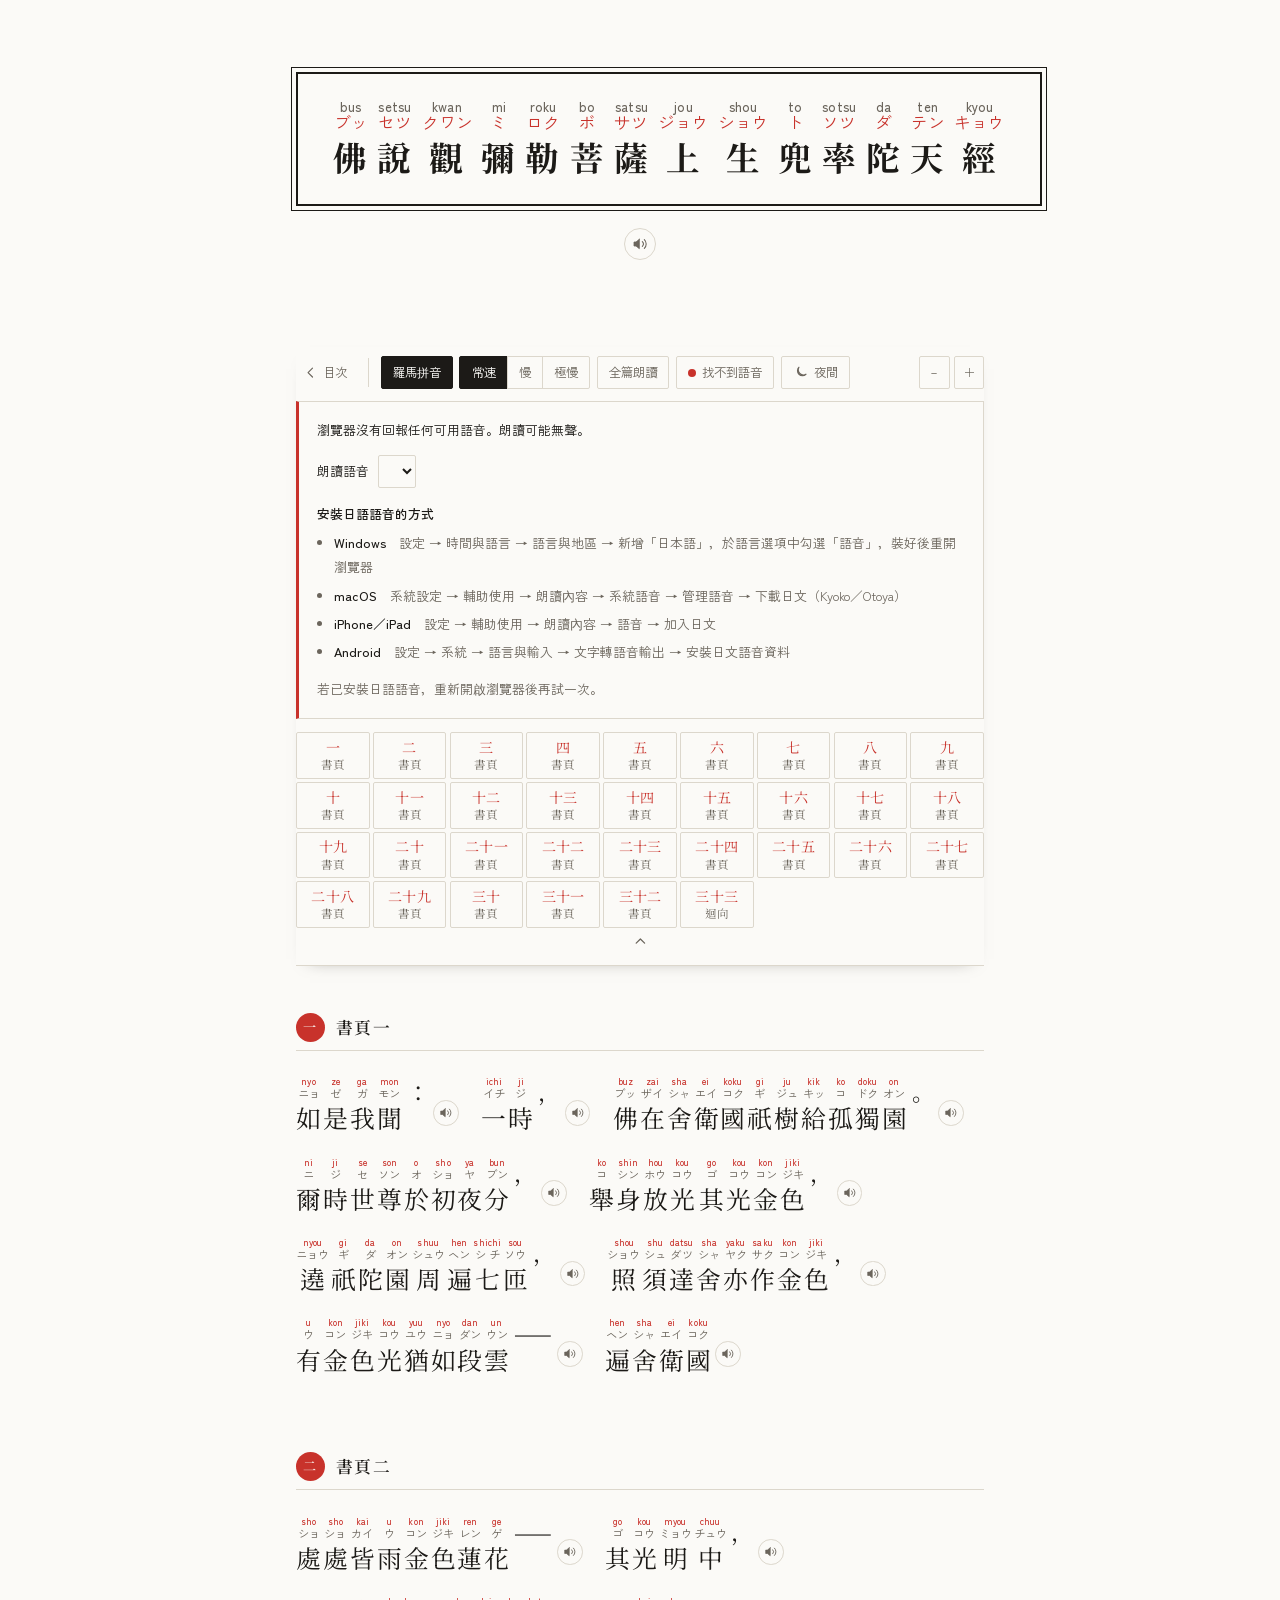
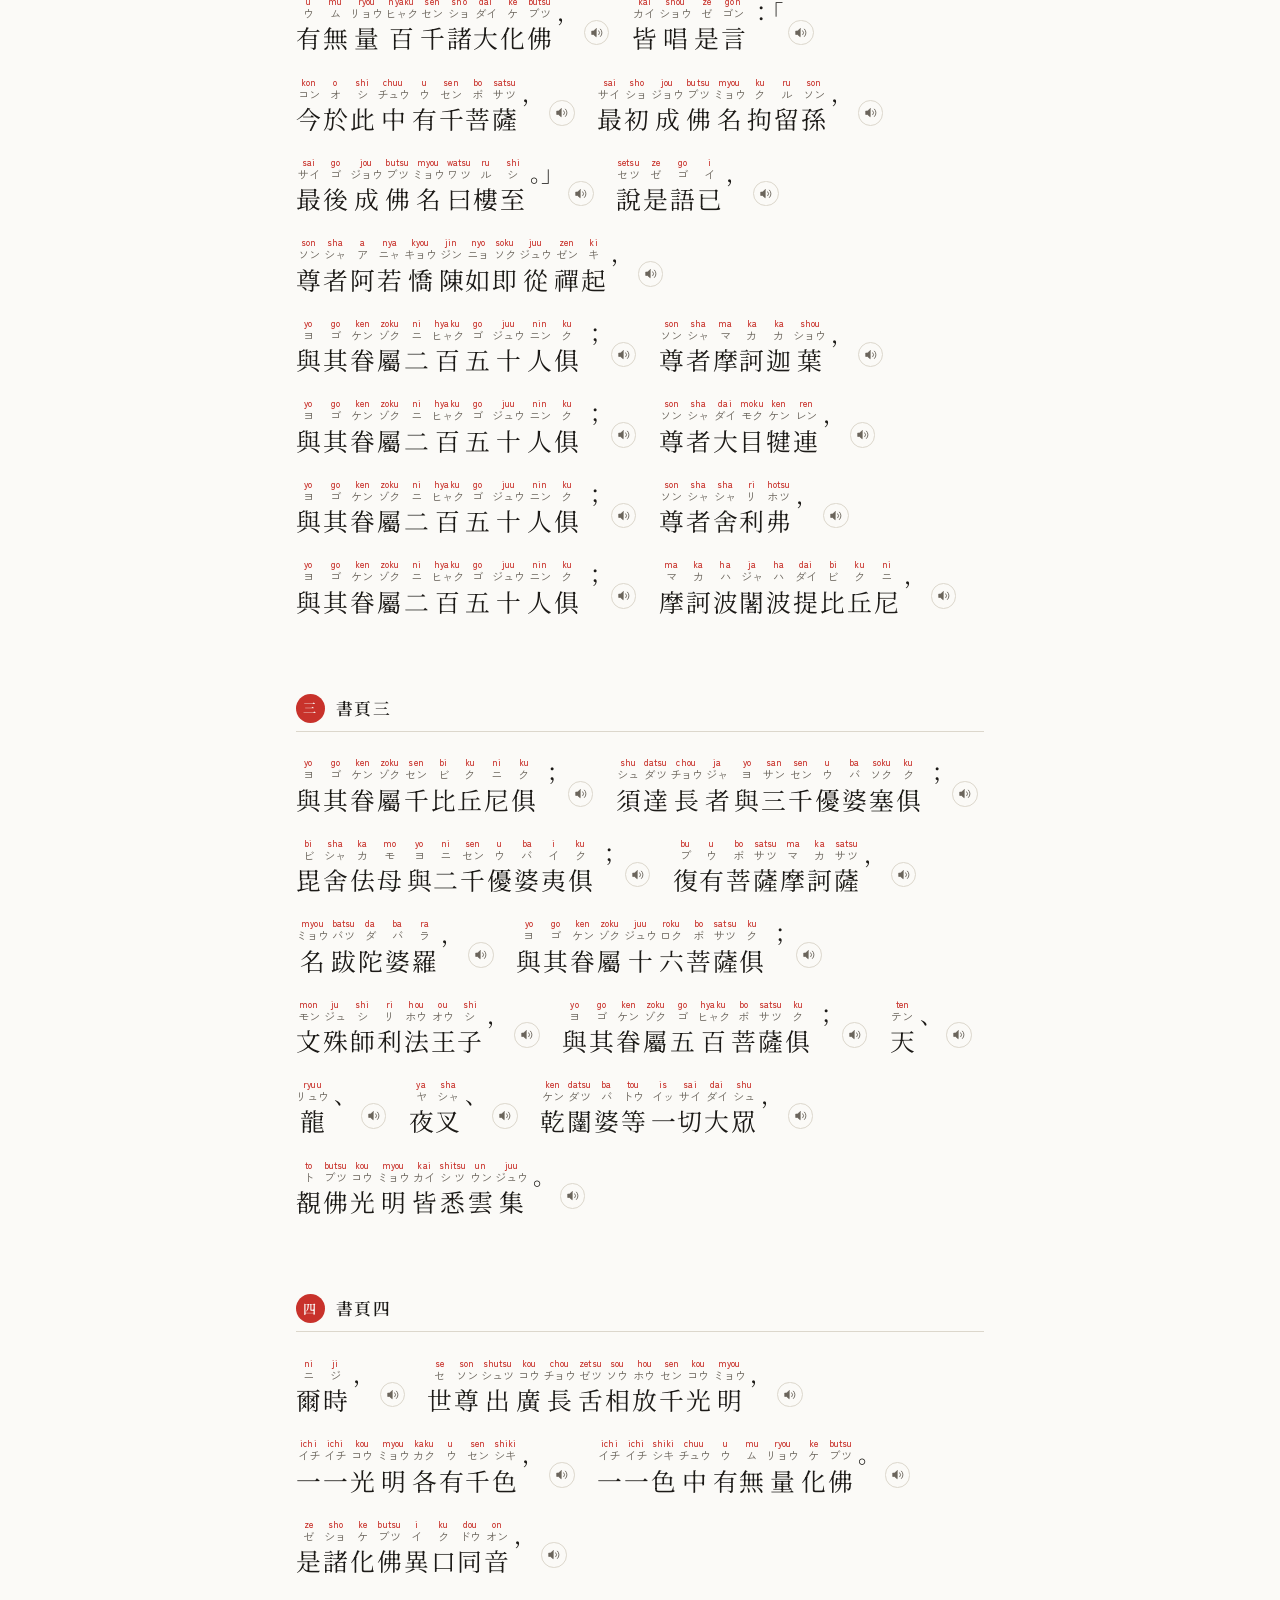
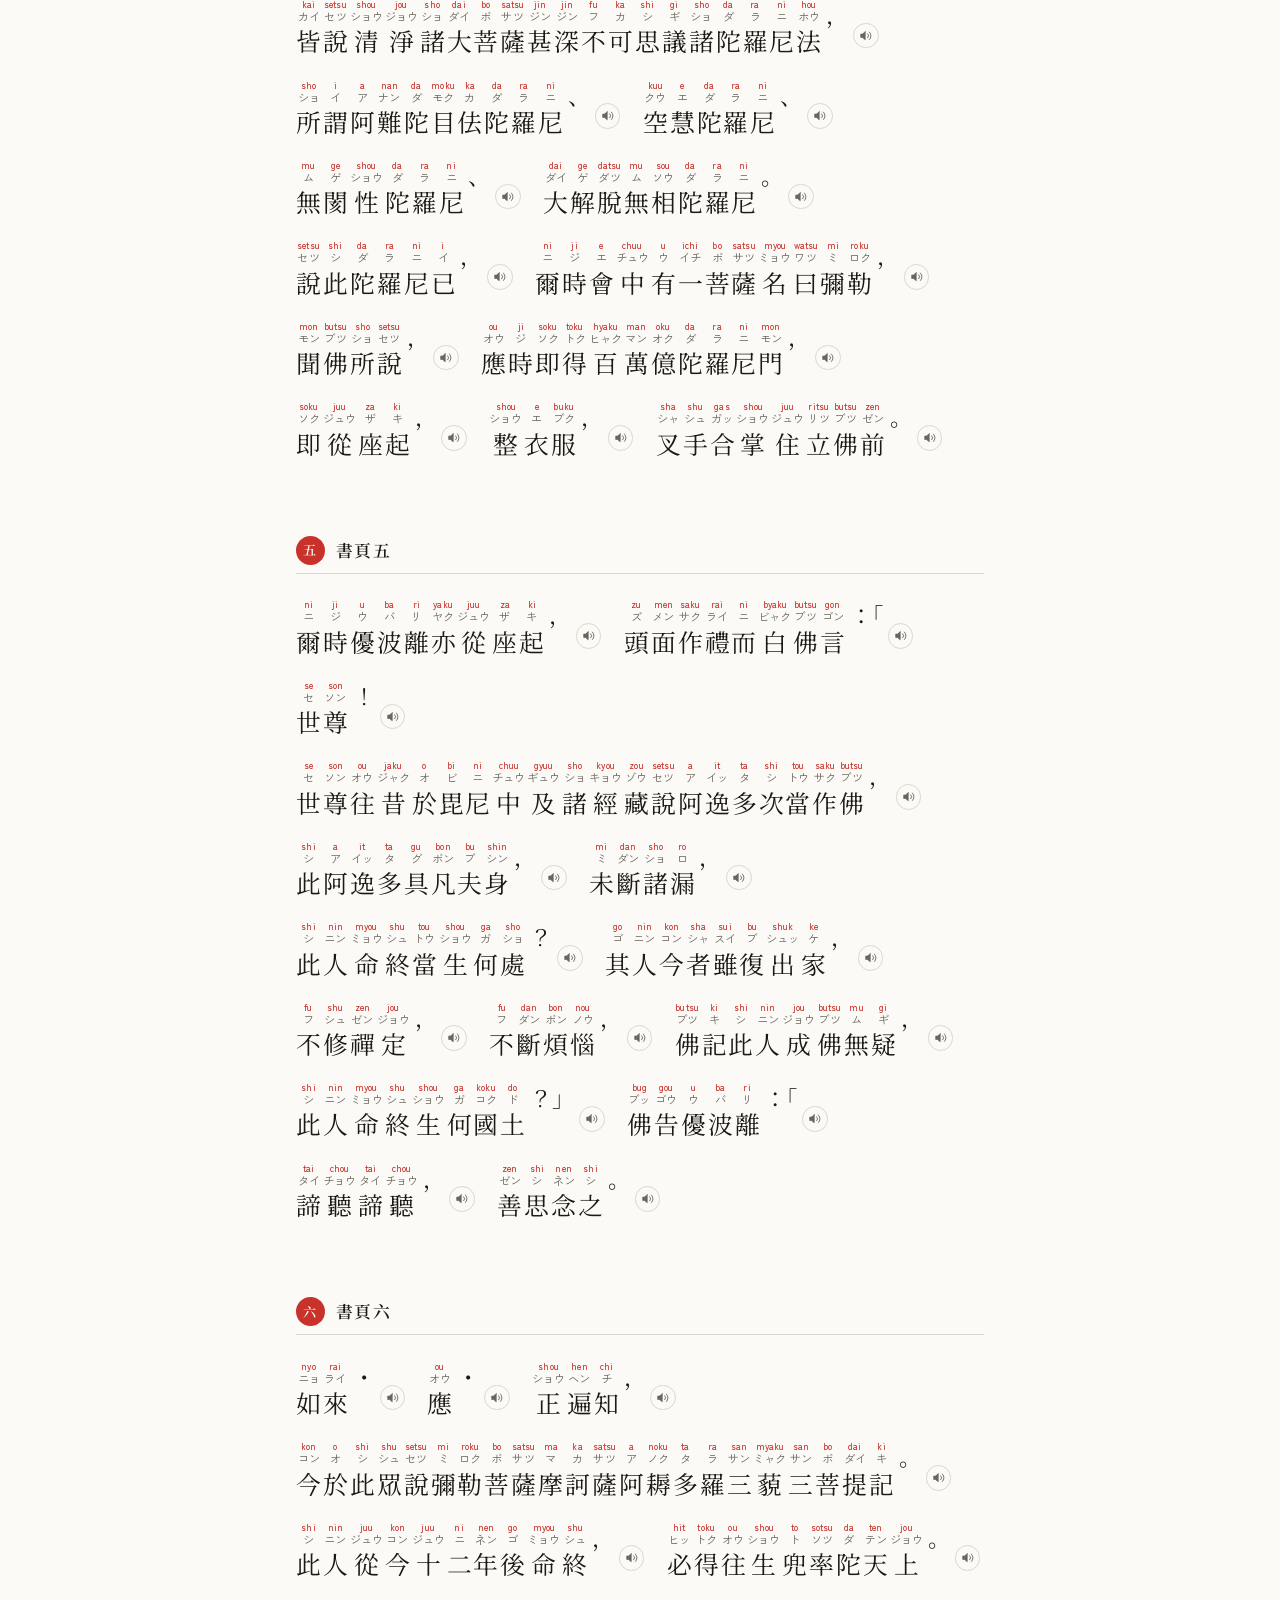
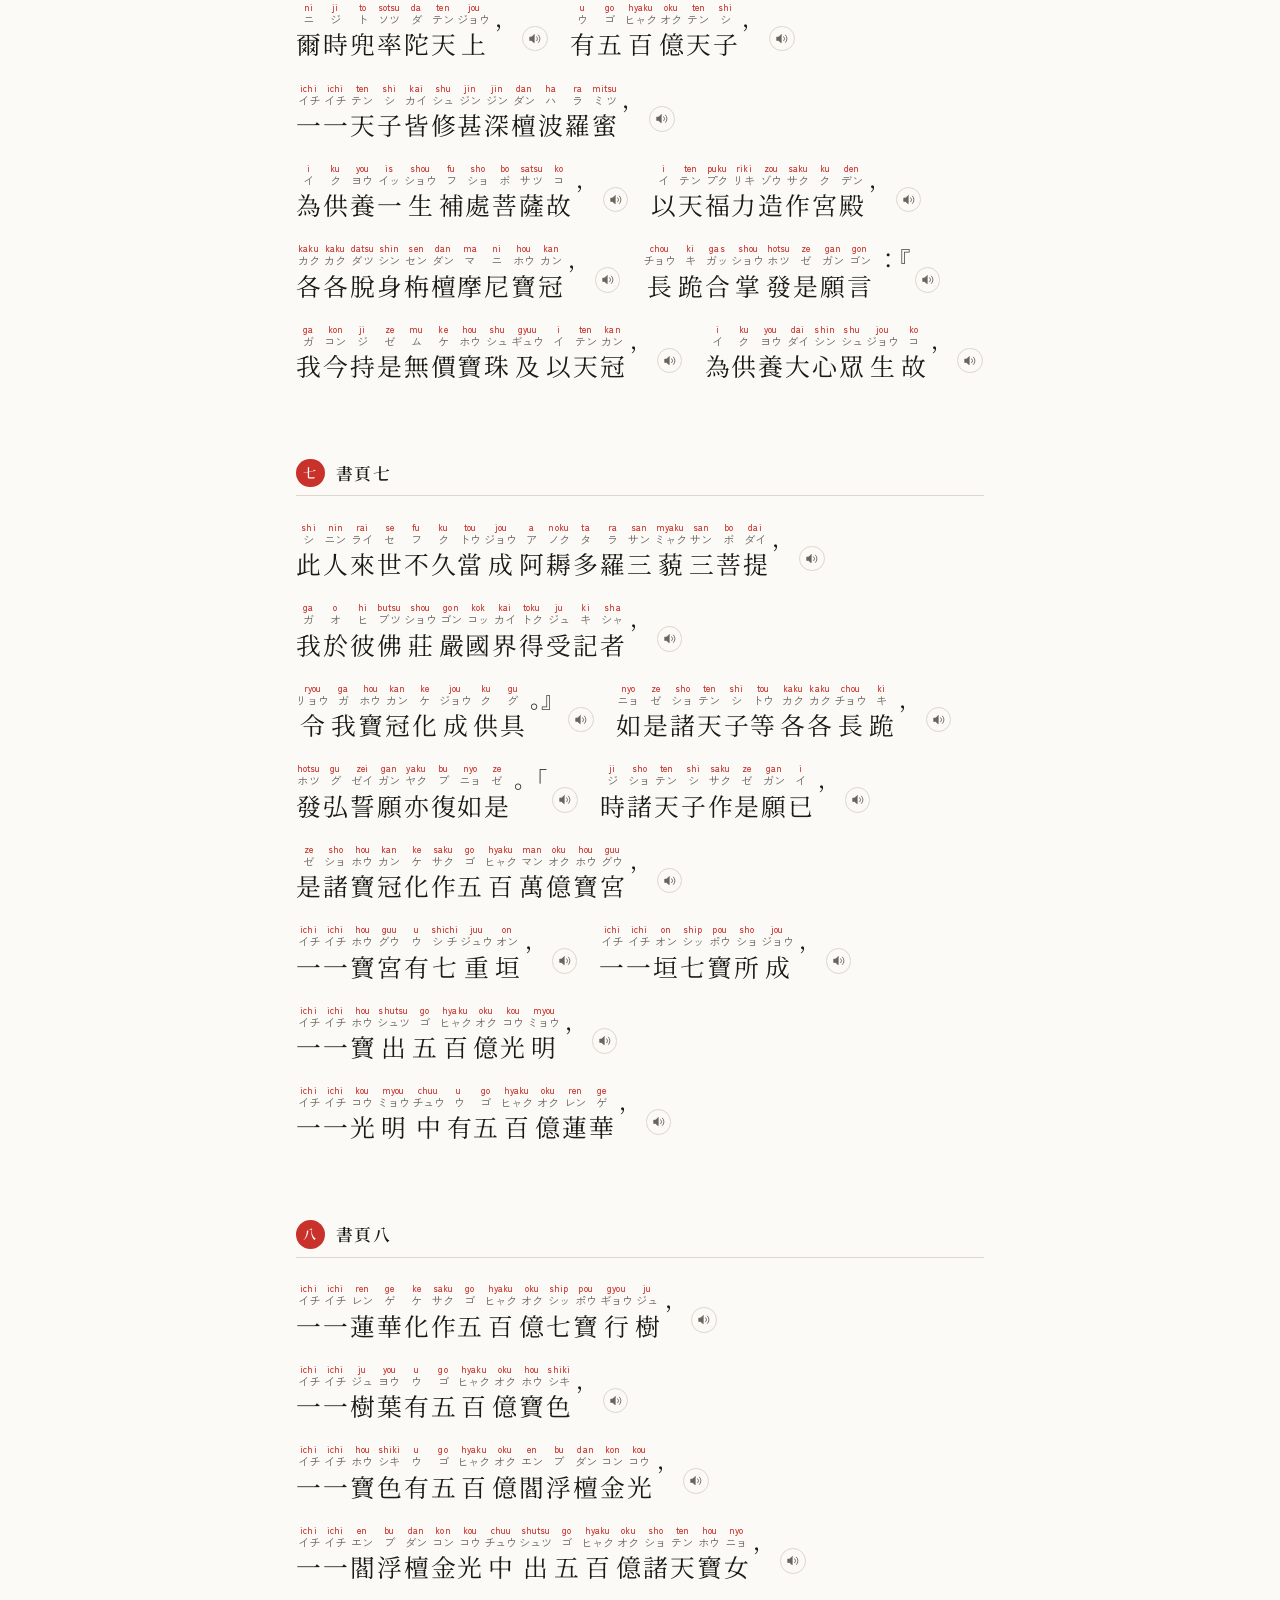
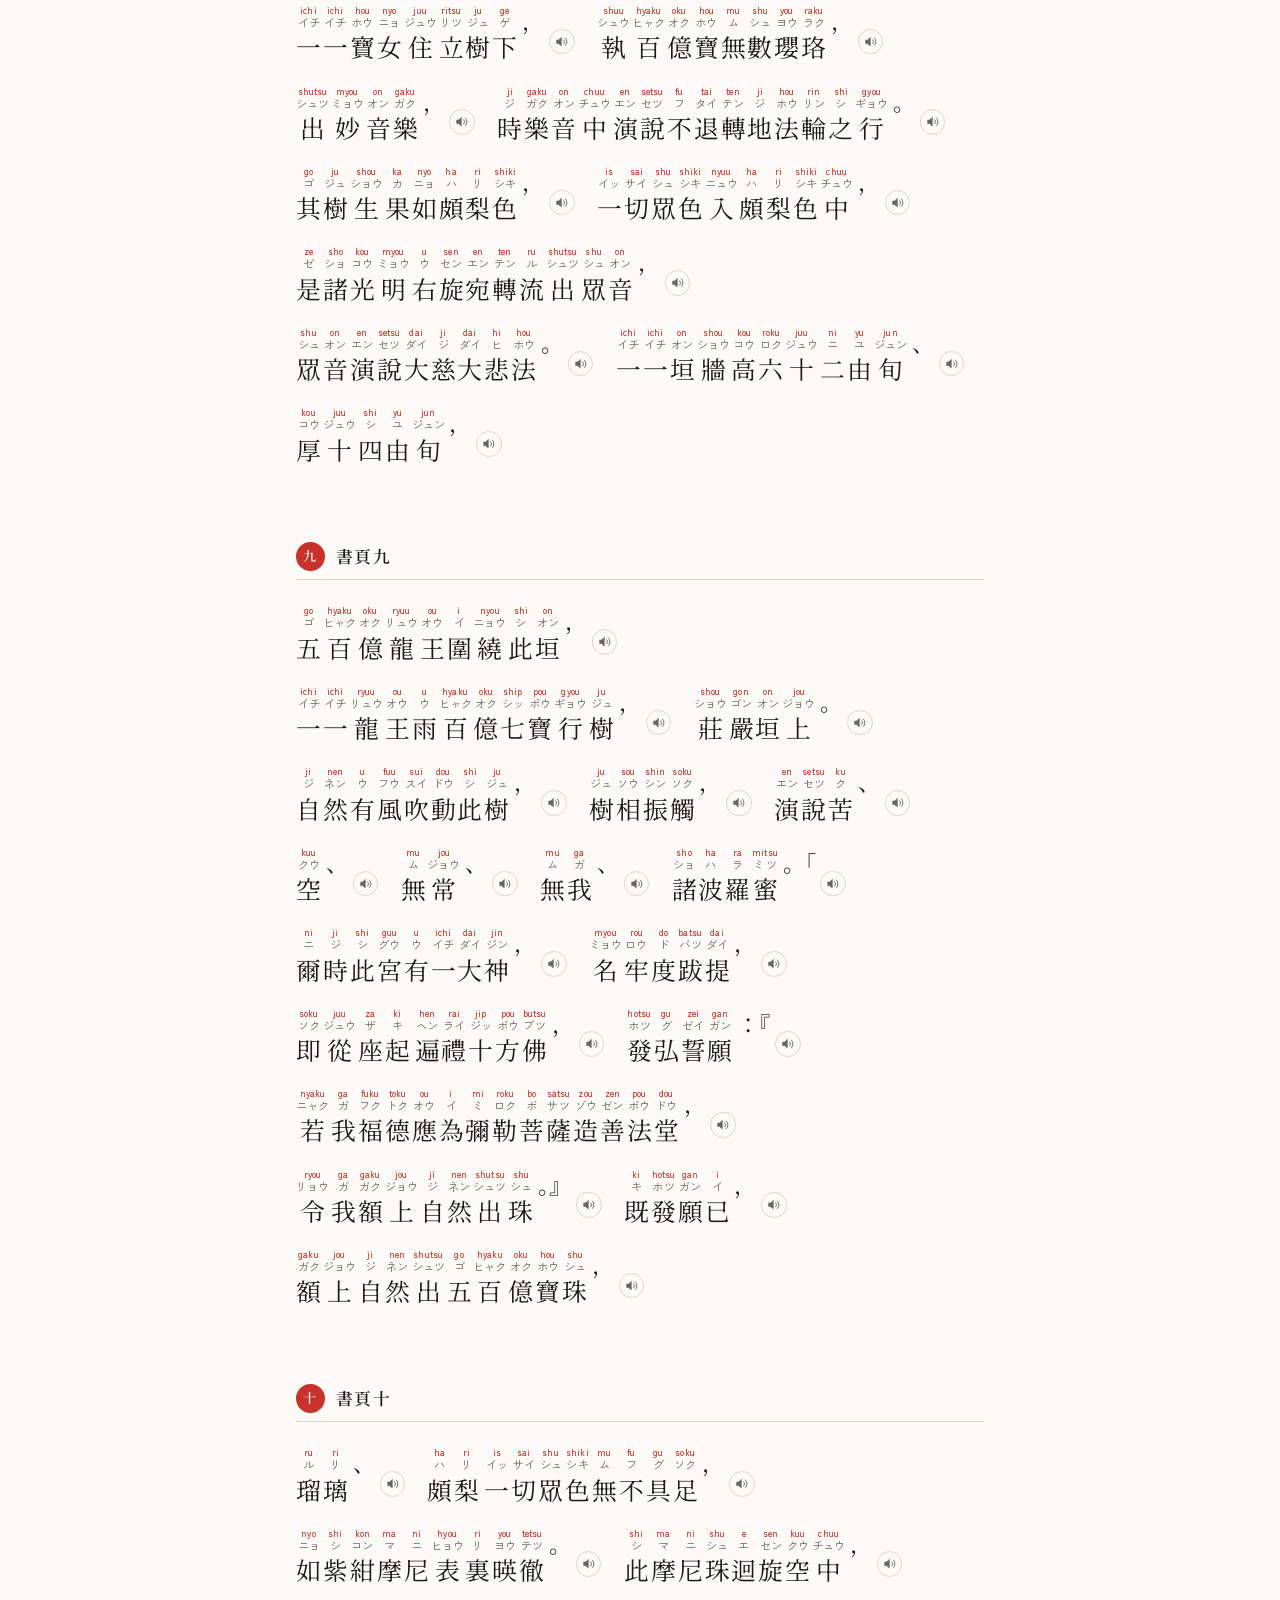
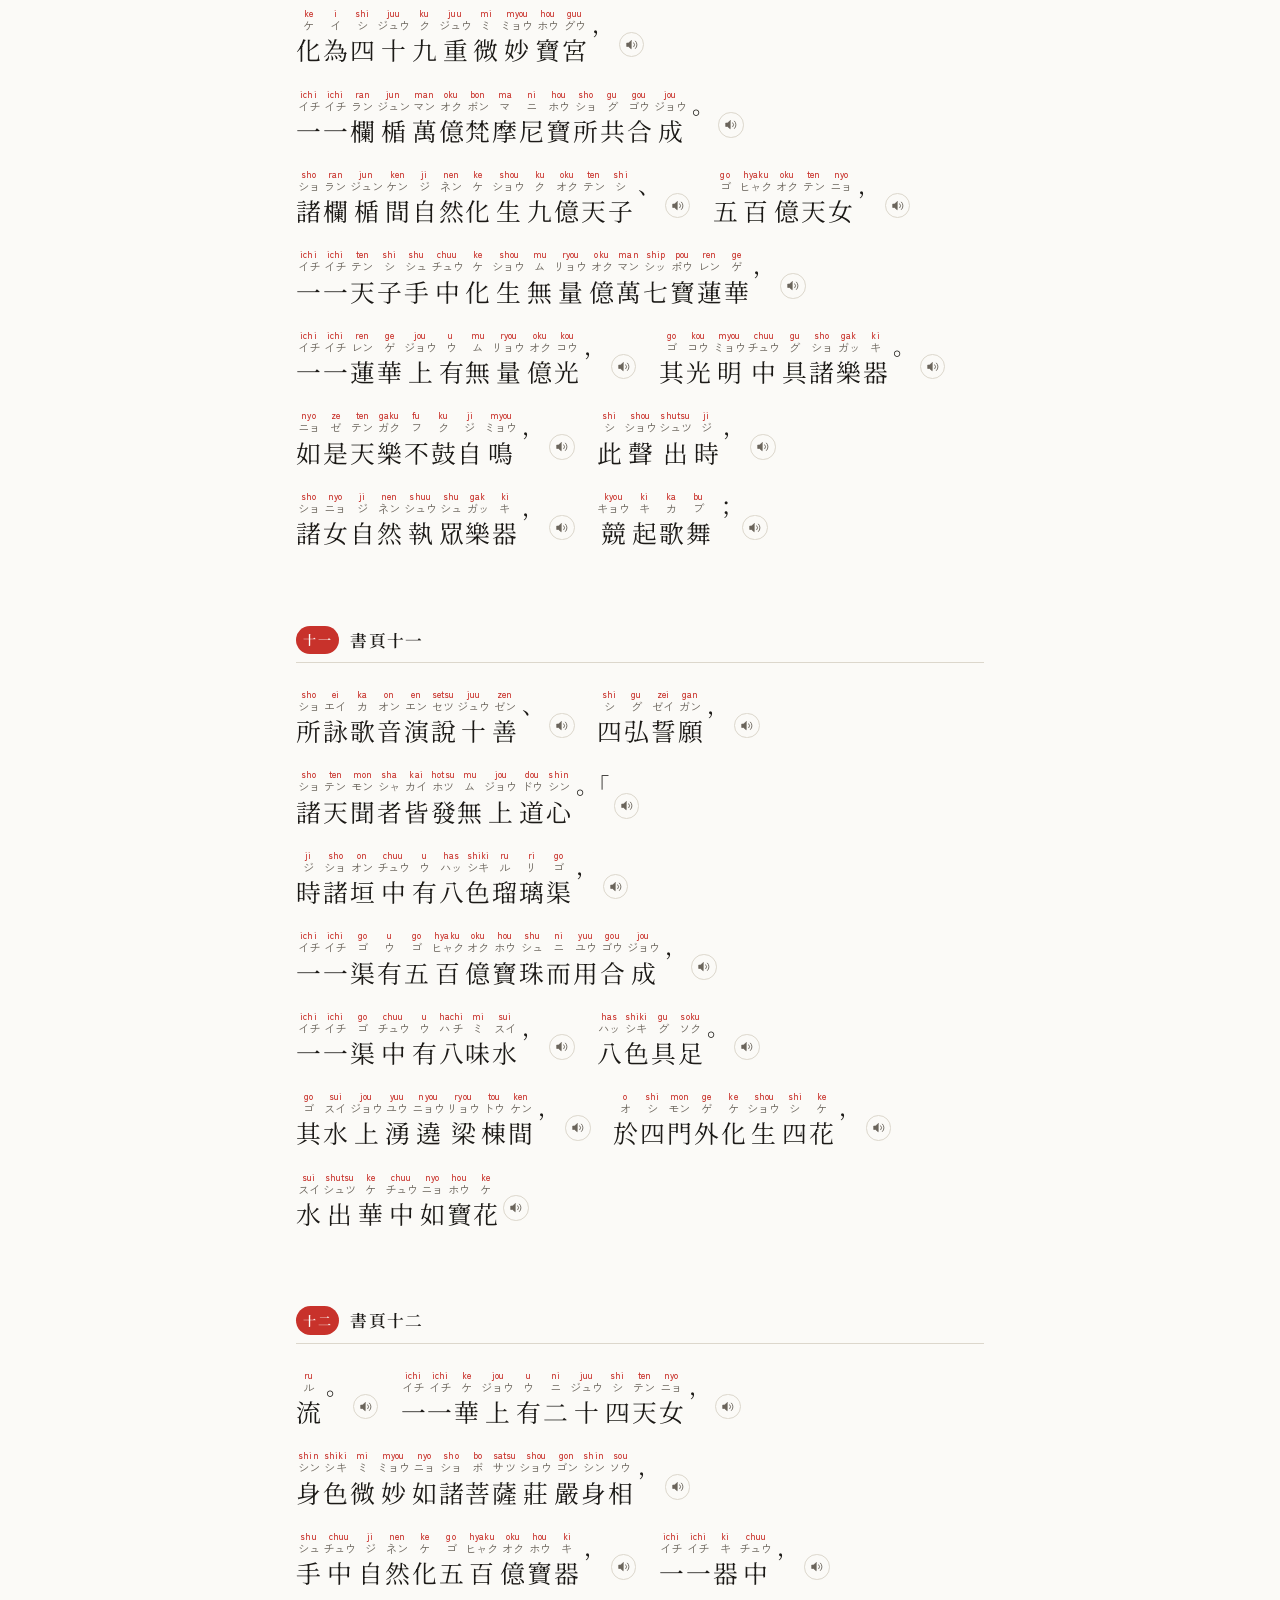
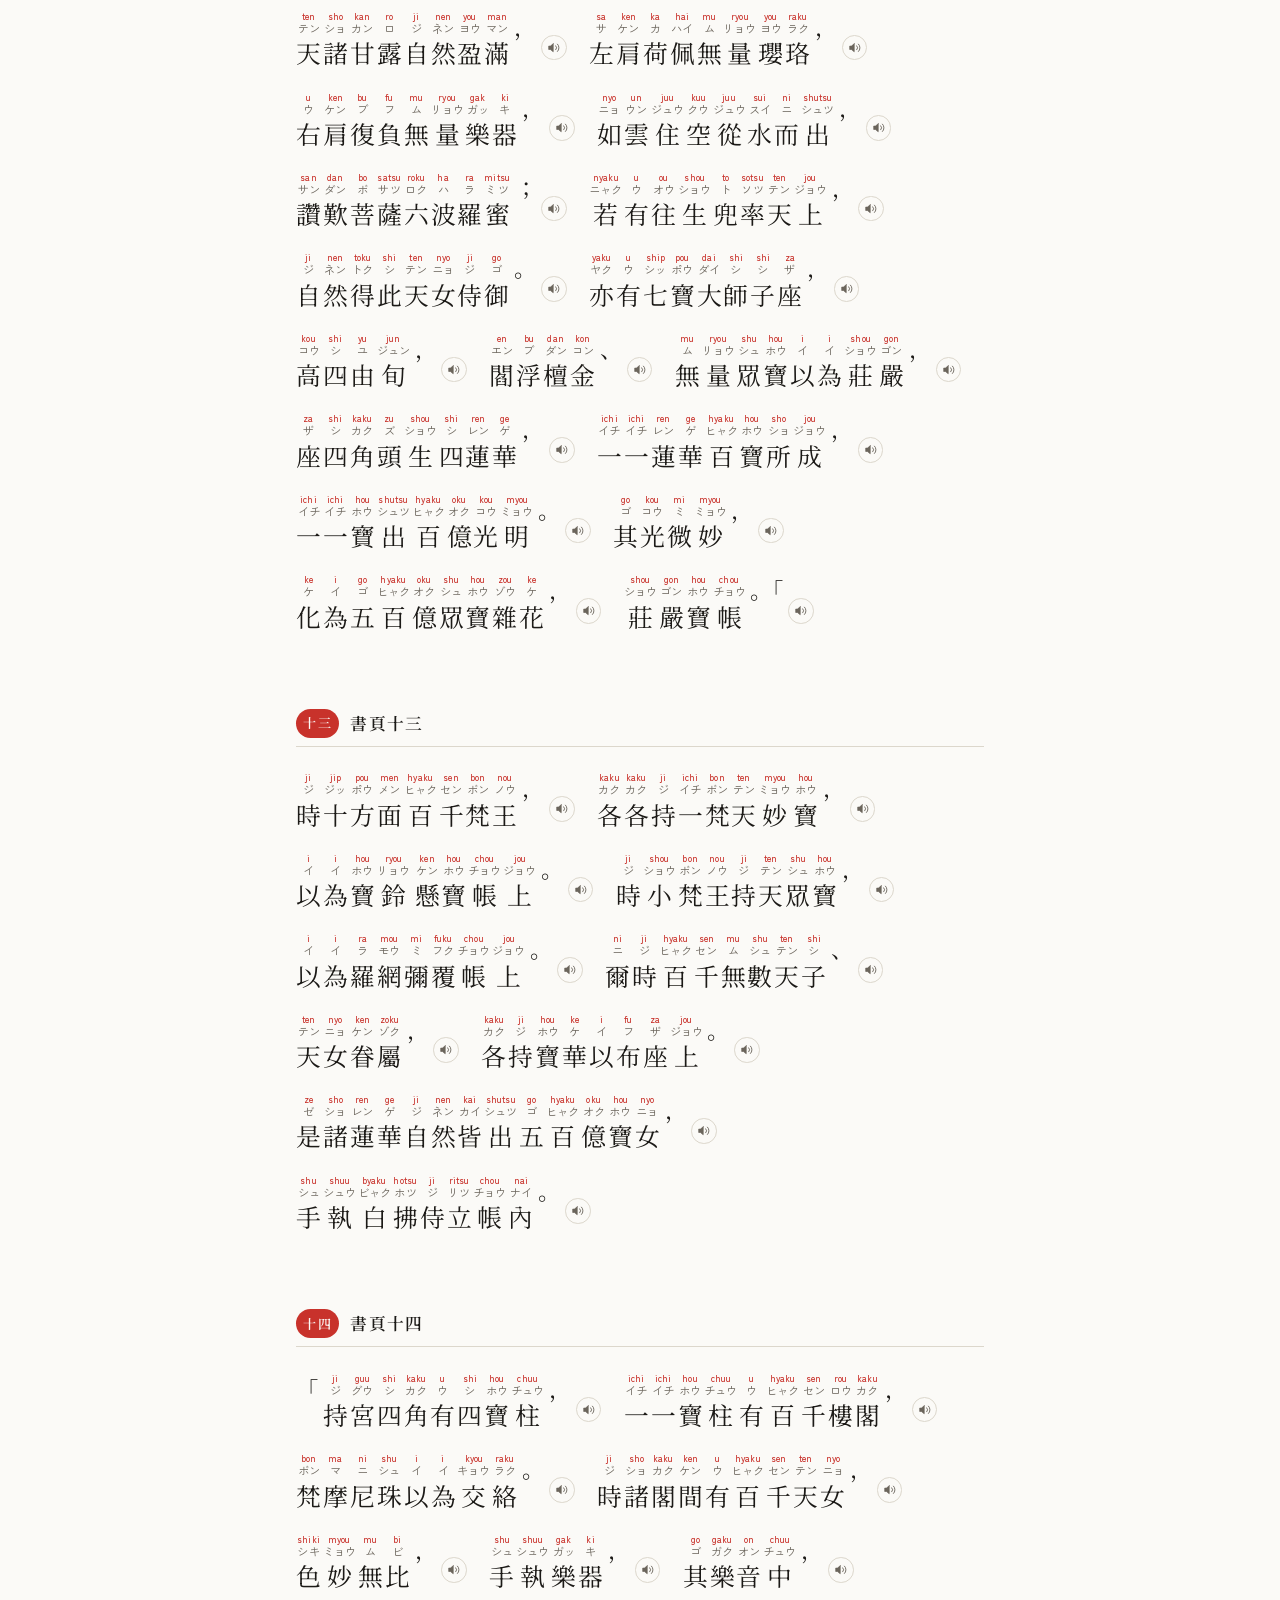
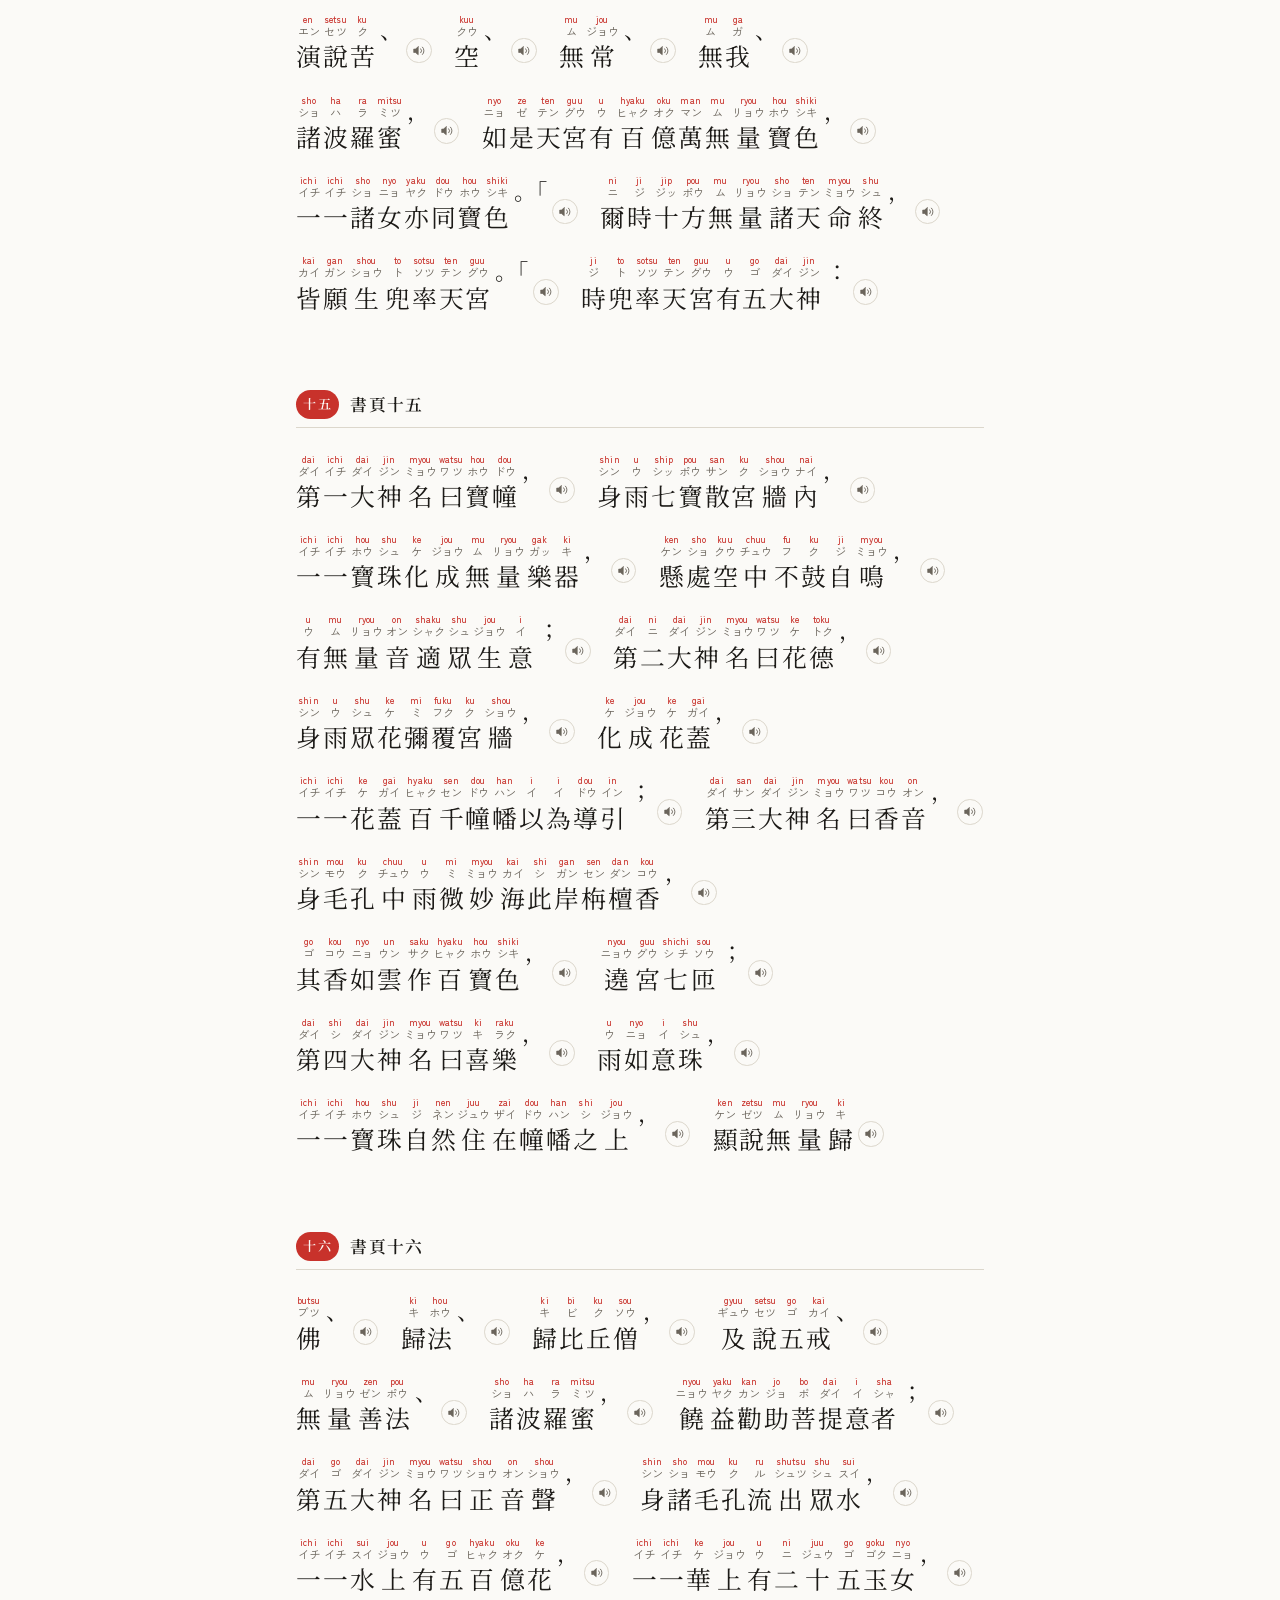
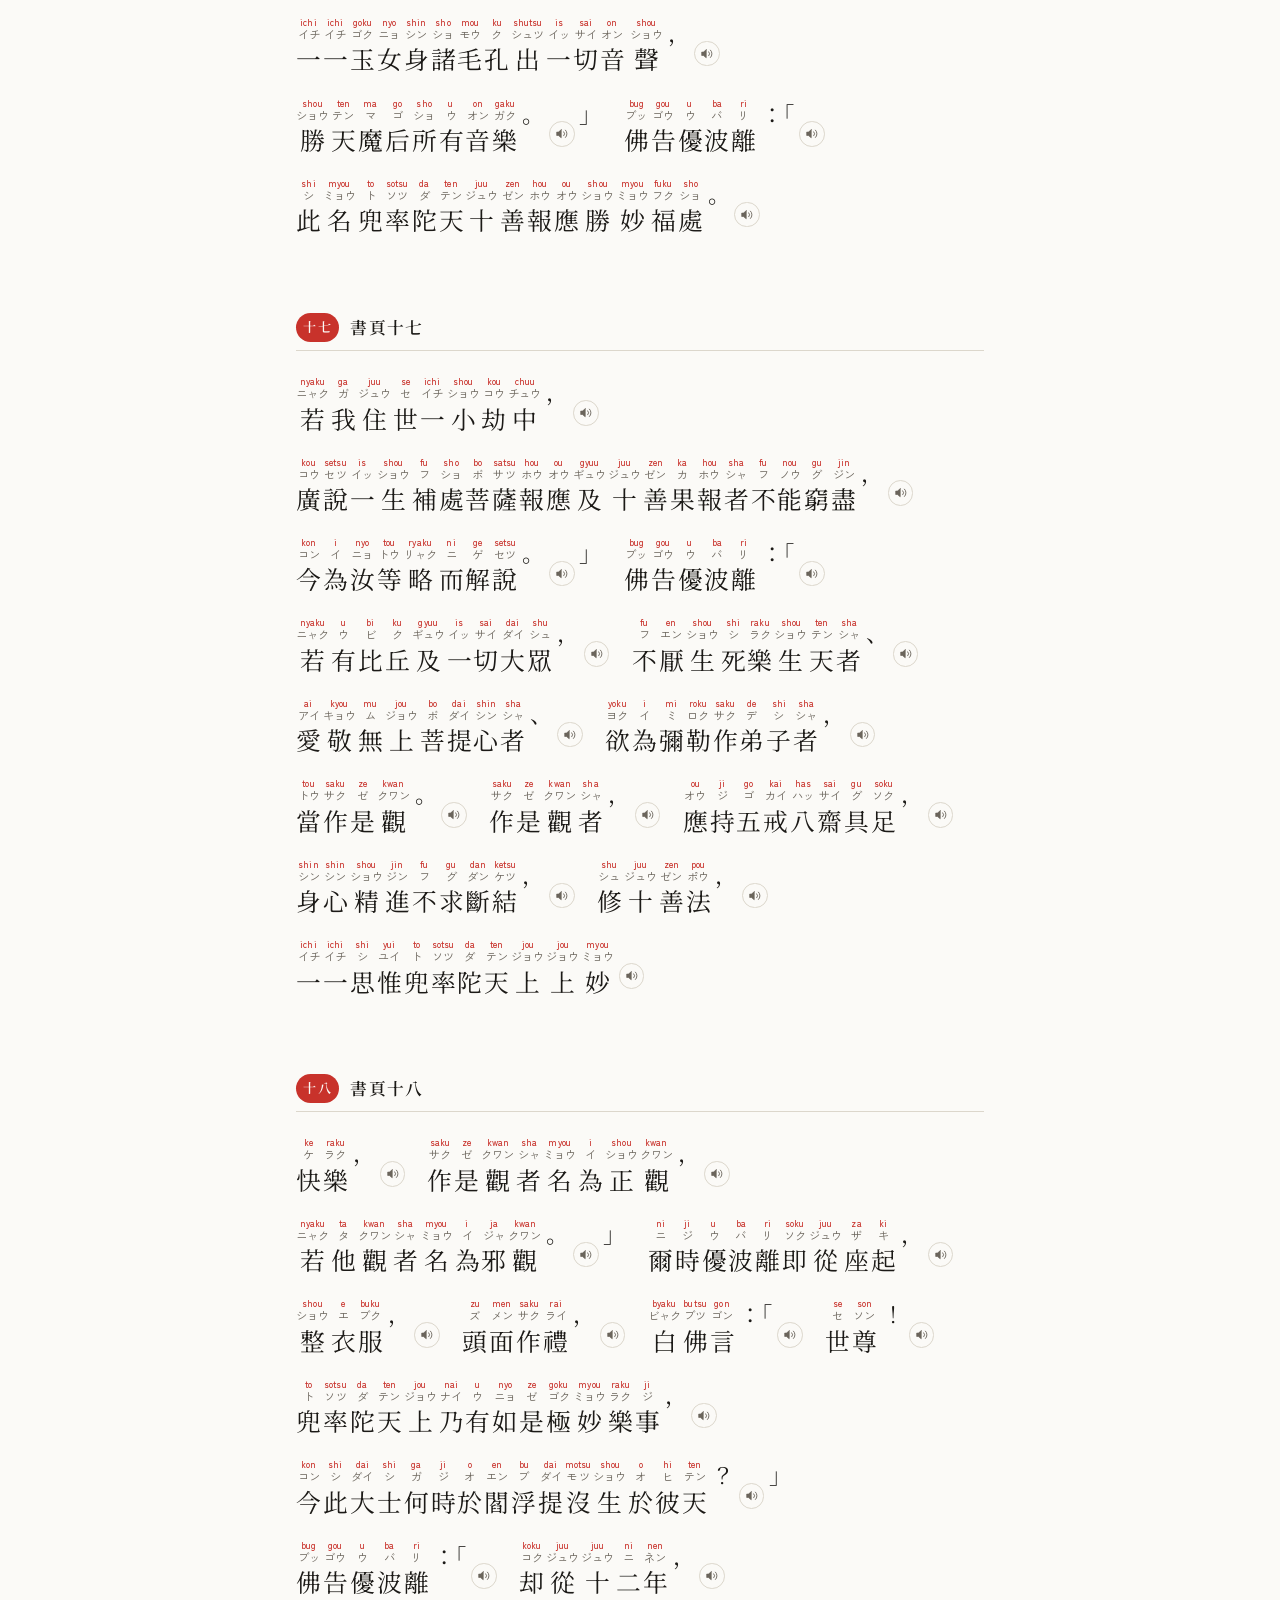
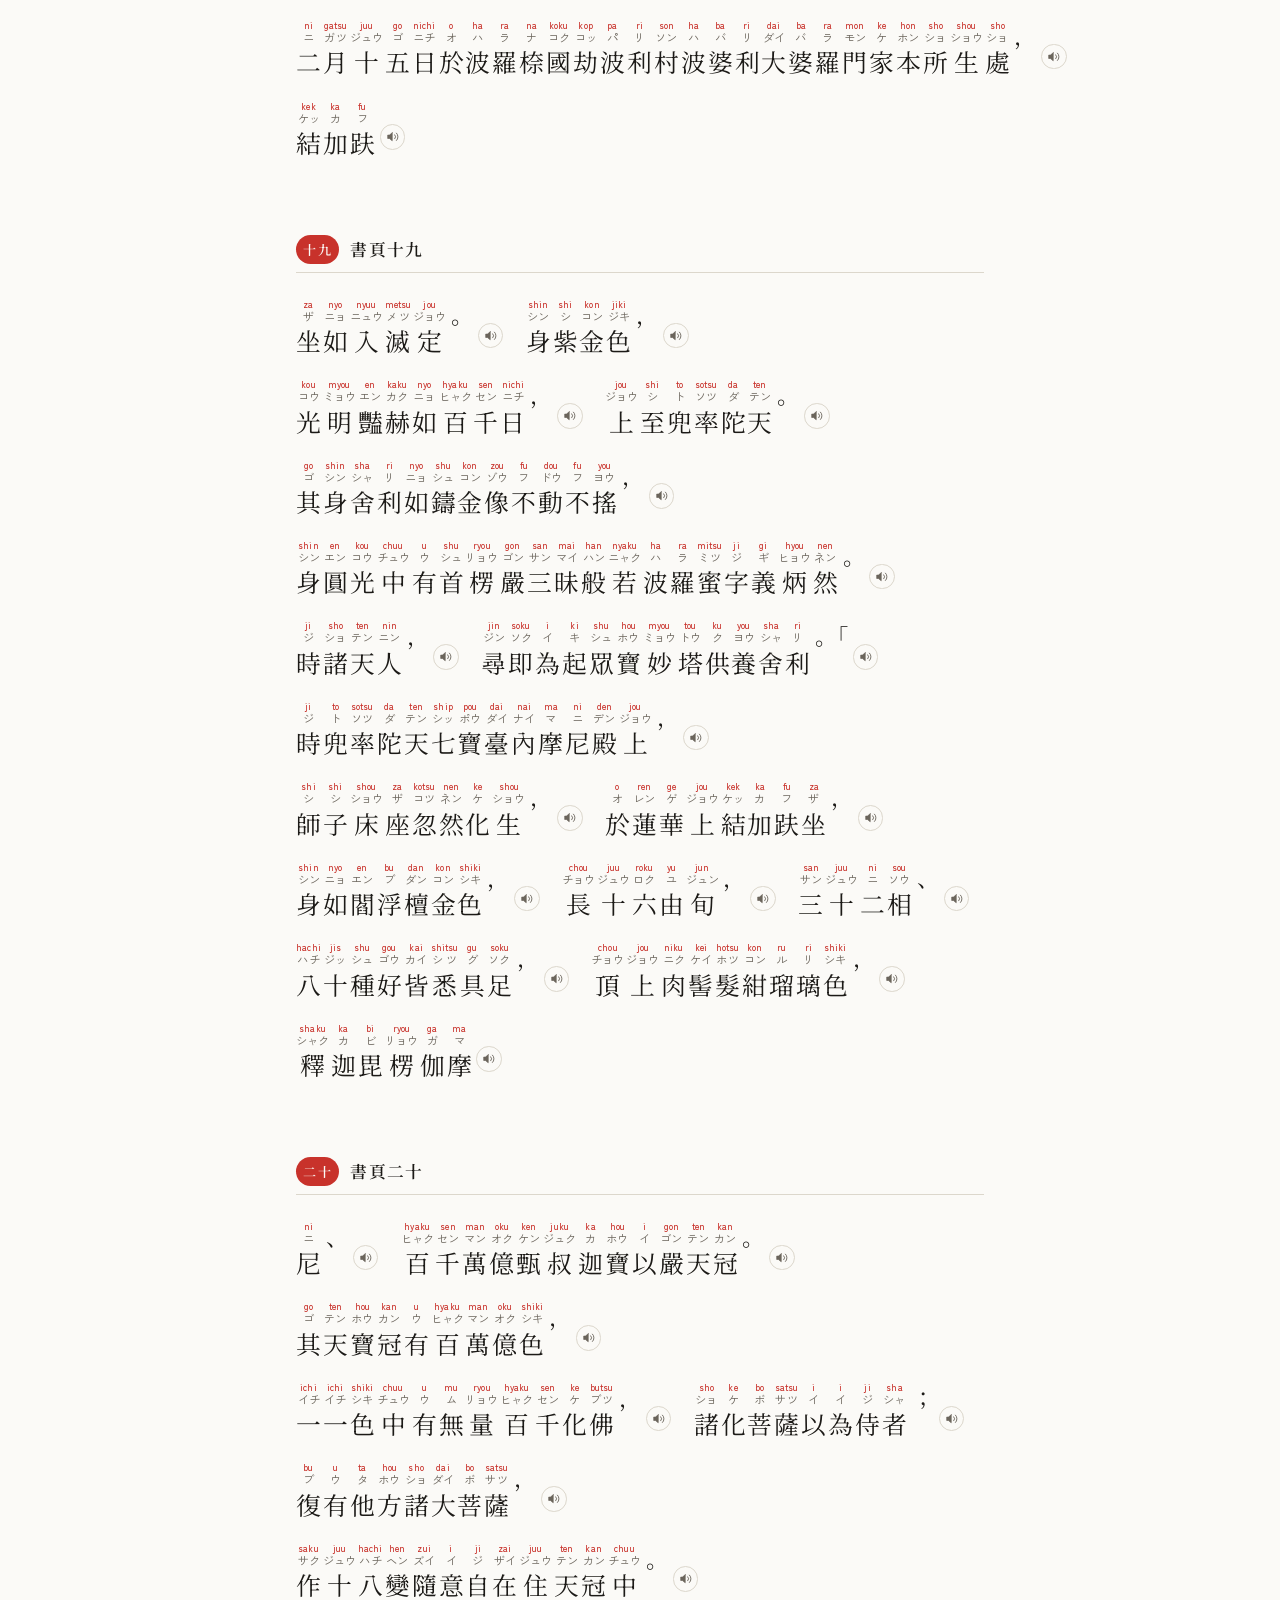
==== commit e0ee9fc1: "Fix style" ====
--- a/bu-setsu-kan-mi-roku-bo-satsu-jou-shou-to-sotsu-da-ten-kyou.html
+++ b/bu-setsu-kan-mi-roku-bo-satsu-jou-shou-to-sotsu-da-ten-kyou.html
@@ -7,8 +7,8 @@
 <link rel="preconnect" href="https://fonts.googleapis.com">
 <link rel="preconnect" href="https://fonts.gstatic.com" crossorigin>
 <link href="https://fonts.googleapis.com/css2?family=Noto+Serif+JP:wght@400;600;700&family=Noto+Serif+TC:wght@400;600&family=Zen+Kaku+Gothic+New:wght@400;500&display=swap" rel="stylesheet">
-<link rel="stylesheet" href="css/base.css?v=202608171057">
-<link rel="stylesheet" href="css/sutra.css?v=202608171057">
+<link rel="stylesheet" href="css/base.css?v=202608180017">
+<link rel="stylesheet" href="css/sutra.css?v=202608180017">
 </head>
 <body class="page-sutra">
 <div class="sheet">
@@ -115,203 +115,203 @@
 <section class="gate kanbun" id="gate-一">
 <h2><span class="num">一</span><span class="gname">書頁一</span></h2>
 <div class="line">
-<div class="phrase"><span class="seg"><span class="w c" data-kana="ニョ"><ruby>ニョ<rt>nyo</rt></ruby><b>如</b></span><span class="w c" data-kana="ゼ"><ruby>ゼ<rt>ze</rt></ruby><b>是</b></span><span class="w c" data-kana="ガ"><ruby>ガ<rt>ga</rt></ruby><b>我</b></span><span class="w c" data-kana="モン"><ruby>モン<rt>mon</rt></ruby><b>聞</b></span></span><span class="seg"><span class="c p"><b>：</b></span></span><button class="say" aria-label="播放這一段的日文發音"><svg viewBox="0 0 24 24" aria-hidden="true"><path d="M11 5 6 9H3v6h3l5 4V5z"/><path class="wv" d="M15.5 8.5a5 5 0 0 1 0 7"/><path class="wv" d="M18.5 5.5a9 9 0 0 1 0 13"/></svg></button><span class="seg"><span class="w c" data-kana="イチ"><ruby>イチ<rt>ichi</rt></ruby><b>一</b></span><span class="w c" data-kana="ジ"><ruby>ジ<rt>ji</rt></ruby><b>時</b></span></span><span class="seg"><span class="c p"><b>，</b></span></span><button class="say" aria-label="播放這一段的日文發音"><svg viewBox="0 0 24 24" aria-hidden="true"><path d="M11 5 6 9H3v6h3l5 4V5z"/><path class="wv" d="M15.5 8.5a5 5 0 0 1 0 7"/><path class="wv" d="M18.5 5.5a9 9 0 0 1 0 13"/></svg></button><span class="seg"><span class="w c" data-kana="ブッ"><ruby>ブッ<rt>buz</rt></ruby><b>佛</b></span><span class="w c" data-kana="ザイ"><ruby>ザイ<rt>zai</rt></ruby><b>在</b></span><span class="w c" data-kana="シャ"><ruby>シャ<rt>sha</rt></ruby><b>舍</b></span><span class="w c" data-kana="エイ"><ruby>エイ<rt>ei</rt></ruby><b>衛</b></span><span class="w c" data-kana="コク"><ruby>コク<rt>koku</rt></ruby><b>國</b></span><span class="w c" data-kana="ギ"><ruby>ギ<rt>gi</rt></ruby><b>祇</b></span><span class="w c" data-kana="ジュ"><ruby>ジュ<rt>ju</rt></ruby><b>樹</b></span><span class="w c" data-kana="キッ"><ruby>キッ<rt>kik</rt></ruby><b>給</b></span><span class="w c" data-kana="コ"><ruby>コ<rt>ko</rt></ruby><b>孤</b></span><span class="w c" data-kana="ドク"><ruby>ドク<rt>doku</rt></ruby><b>獨</b></span><span class="w c" data-kana="オン"><ruby>オン<rt>on</rt></ruby><b>園</b></span></span><span class="seg"><span class="c p"><b>。</b></span></span><button class="say" aria-label="播放這一段的日文發音"><svg viewBox="0 0 24 24" aria-hidden="true"><path d="M11 5 6 9H3v6h3l5 4V5z"/><path class="wv" d="M15.5 8.5a5 5 0 0 1 0 7"/><path class="wv" d="M18.5 5.5a9 9 0 0 1 0 13"/></svg></button><span class="seg"><span class="w c" data-kana="ニ"><ruby>ニ<rt>ni</rt></ruby><b>爾</b></span><span class="w c" data-kana="ジ"><ruby>ジ<rt>ji</rt></ruby><b>時</b></span><span class="w c" data-kana="セ"><ruby>セ<rt>se</rt></ruby><b>世</b></span><span class="w c" data-kana="ソン"><ruby>ソン<rt>son</rt></ruby><b>尊</b></span><span class="w c" data-kana="オ"><ruby>オ<rt>o</rt></ruby><b>於</b></span><span class="w c" data-kana="ショ"><ruby>ショ<rt>sho</rt></ruby><b>初</b></span><span class="w c" data-kana="ヤ"><ruby>ヤ<rt>ya</rt></ruby><b>夜</b></span><span class="w c" data-kana="ブン"><ruby>ブン<rt>bun</rt></ruby><b>分</b></span></span><span class="seg"><span class="c p"><b>，</b></span></span><button class="say" aria-label="播放這一段的日文發音"><svg viewBox="0 0 24 24" aria-hidden="true"><path d="M11 5 6 9H3v6h3l5 4V5z"/><path class="wv" d="M15.5 8.5a5 5 0 0 1 0 7"/><path class="wv" d="M18.5 5.5a9 9 0 0 1 0 13"/></svg></button><span class="seg"><span class="w c" data-kana="コ"><ruby>コ<rt>ko</rt></ruby><b>舉</b></span><span class="w c" data-kana="シン"><ruby>シン<rt>shin</rt></ruby><b>身</b></span><span class="w c" data-kana="ホウ"><ruby>ホウ<rt>hou</rt></ruby><b>放</b></span><span class="w c" data-kana="コウ"><ruby>コウ<rt>kou</rt></ruby><b>光</b></span></span><span class="seg"><span class="w c" data-kana="ゴ"><ruby>ゴ<rt>go</rt></ruby><b>其</b></span><span class="w c" data-kana="コウ"><ruby>コウ<rt>kou</rt></ruby><b>光</b></span><span class="w c" data-kana="コン"><ruby>コン<rt>kon</rt></ruby><b>金</b></span><span class="w c" data-kana="ジキ"><ruby>ジキ<rt>jiki</rt></ruby><b>色</b></span></span><span class="seg"><span class="c p"><b>，</b></span></span><button class="say" aria-label="播放這一段的日文發音"><svg viewBox="0 0 24 24" aria-hidden="true"><path d="M11 5 6 9H3v6h3l5 4V5z"/><path class="wv" d="M15.5 8.5a5 5 0 0 1 0 7"/><path class="wv" d="M18.5 5.5a9 9 0 0 1 0 13"/></svg></button><span class="seg"><span class="w c" data-kana="ニョウ"><ruby>ニョウ<rt>nyou</rt></ruby><b>遶</b></span><span class="w c" data-kana="ギ"><ruby>ギ<rt>gi</rt></ruby><b>祇</b></span><span class="w c" data-kana="ダ"><ruby>ダ<rt>da</rt></ruby><b>陀</b></span><span class="w c" data-kana="オン"><ruby>オン<rt>on</rt></ruby><b>園</b></span><span class="w c" data-kana="シュウ"><ruby>シュウ<rt>shuu</rt></ruby><b>周</b></span><span class="w c" data-kana="ヘン"><ruby>ヘン<rt>hen</rt></ruby><b>遍</b></span><span class="w c" data-kana="シチ"><ruby>シチ<rt>shichi</rt></ruby><b>七</b></span><span class="w c" data-kana="ソウ"><ruby>ソウ<rt>sou</rt></ruby><b>匝</b></span></span><span class="seg"><span class="c p"><b>，</b></span></span><button class="say" aria-label="播放這一段的日文發音"><svg viewBox="0 0 24 24" aria-hidden="true"><path d="M11 5 6 9H3v6h3l5 4V5z"/><path class="wv" d="M15.5 8.5a5 5 0 0 1 0 7"/><path class="wv" d="M18.5 5.5a9 9 0 0 1 0 13"/></svg></button><span class="seg"><span class="w c" data-kana="ショウ"><ruby>ショウ<rt>shou</rt></ruby><b>照</b></span><span class="w c" data-kana="シュ"><ruby>シュ<rt>shu</rt></ruby><b>須</b></span><span class="w c" data-kana="ダツ"><ruby>ダツ<rt>datsu</rt></ruby><b>達</b></span><span class="w c" data-kana="シャ"><ruby>シャ<rt>sha</rt></ruby><b>舍</b></span><span class="w c" data-kana="ヤク"><ruby>ヤク<rt>yaku</rt></ruby><b>亦</b></span><span class="w c" data-kana="サク"><ruby>サク<rt>saku</rt></ruby><b>作</b></span><span class="w c" data-kana="コン"><ruby>コン<rt>kon</rt></ruby><b>金</b></span><span class="w c" data-kana="ジキ"><ruby>ジキ<rt>jiki</rt></ruby><b>色</b></span></span><span class="seg"><span class="c p"><b>，</b></span></span><button class="say" aria-label="播放這一段的日文發音"><svg viewBox="0 0 24 24" aria-hidden="true"><path d="M11 5 6 9H3v6h3l5 4V5z"/><path class="wv" d="M15.5 8.5a5 5 0 0 1 0 7"/><path class="wv" d="M18.5 5.5a9 9 0 0 1 0 13"/></svg></button><span class="seg"><span class="w c" data-kana="ウ"><ruby>ウ<rt>u</rt></ruby><b>有</b></span><span class="w c" data-kana="コン"><ruby>コン<rt>kon</rt></ruby><b>金</b></span><span class="w c" data-kana="ジキ"><ruby>ジキ<rt>jiki</rt></ruby><b>色</b></span><span class="w c" data-kana="コウ"><ruby>コウ<rt>kou</rt></ruby><b>光</b></span><span class="w c" data-kana="ユウ"><ruby>ユウ<rt>yuu</rt></ruby><b>猶</b></span><span class="w c" data-kana="ニョ"><ruby>ニョ<rt>nyo</rt></ruby><b>如</b></span><span class="w c" data-kana="ダン"><ruby>ダン<rt>dan</rt></ruby><b>段</b></span><span class="w c" data-kana="ウン"><ruby>ウン<rt>un</rt></ruby><b>雲</b></span></span><span class="seg"><span class="c p"><b>——</b></span></span><button class="say" aria-label="播放這一段的日文發音"><svg viewBox="0 0 24 24" aria-hidden="true"><path d="M11 5 6 9H3v6h3l5 4V5z"/><path class="wv" d="M15.5 8.5a5 5 0 0 1 0 7"/><path class="wv" d="M18.5 5.5a9 9 0 0 1 0 13"/></svg></button><span class="seg"><span class="w c" data-kana="ヘン"><ruby>ヘン<rt>hen</rt></ruby><b>遍</b></span><span class="w c" data-kana="シャ"><ruby>シャ<rt>sha</rt></ruby><b>舍</b></span><span class="w c" data-kana="エイ"><ruby>エイ<rt>ei</rt></ruby><b>衛</b></span><span class="w c" data-kana="コク"><ruby>コク<rt>koku</rt></ruby><b>國</b></span></span></div>
+<div class="phrase"><span class="unit"><span class="seg"><span class="w c" data-kana="ニョ"><ruby>ニョ<rt>nyo</rt></ruby><b>如</b></span><span class="w c" data-kana="ゼ"><ruby>ゼ<rt>ze</rt></ruby><b>是</b></span><span class="w c" data-kana="ガ"><ruby>ガ<rt>ga</rt></ruby><b>我</b></span><span class="w c" data-kana="モン"><ruby>モン<rt>mon</rt></ruby><b>聞</b></span></span><span class="seg"><span class="c p"><b>：</b></span></span><button class="say" aria-label="播放這一段的日文發音"><svg viewBox="0 0 24 24" aria-hidden="true"><path d="M11 5 6 9H3v6h3l5 4V5z"/><path class="wv" d="M15.5 8.5a5 5 0 0 1 0 7"/><path class="wv" d="M18.5 5.5a9 9 0 0 1 0 13"/></svg></button></span><span class="unit"><span class="seg"><span class="w c" data-kana="イチ"><ruby>イチ<rt>ichi</rt></ruby><b>一</b></span><span class="w c" data-kana="ジ"><ruby>ジ<rt>ji</rt></ruby><b>時</b></span></span><span class="seg"><span class="c p"><b>，</b></span></span><button class="say" aria-label="播放這一段的日文發音"><svg viewBox="0 0 24 24" aria-hidden="true"><path d="M11 5 6 9H3v6h3l5 4V5z"/><path class="wv" d="M15.5 8.5a5 5 0 0 1 0 7"/><path class="wv" d="M18.5 5.5a9 9 0 0 1 0 13"/></svg></button></span><span class="unit"><span class="seg"><span class="w c" data-kana="ブッ"><ruby>ブッ<rt>buz</rt></ruby><b>佛</b></span><span class="w c" data-kana="ザイ"><ruby>ザイ<rt>zai</rt></ruby><b>在</b></span><span class="w c" data-kana="シャ"><ruby>シャ<rt>sha</rt></ruby><b>舍</b></span><span class="w c" data-kana="エイ"><ruby>エイ<rt>ei</rt></ruby><b>衛</b></span><span class="w c" data-kana="コク"><ruby>コク<rt>koku</rt></ruby><b>國</b></span><span class="w c" data-kana="ギ"><ruby>ギ<rt>gi</rt></ruby><b>祇</b></span><span class="w c" data-kana="ジュ"><ruby>ジュ<rt>ju</rt></ruby><b>樹</b></span><span class="w c" data-kana="キッ"><ruby>キッ<rt>kik</rt></ruby><b>給</b></span><span class="w c" data-kana="コ"><ruby>コ<rt>ko</rt></ruby><b>孤</b></span><span class="w c" data-kana="ドク"><ruby>ドク<rt>doku</rt></ruby><b>獨</b></span><span class="w c" data-kana="オン"><ruby>オン<rt>on</rt></ruby><b>園</b></span></span><span class="seg"><span class="c p"><b>。</b></span></span><button class="say" aria-label="播放這一段的日文發音"><svg viewBox="0 0 24 24" aria-hidden="true"><path d="M11 5 6 9H3v6h3l5 4V5z"/><path class="wv" d="M15.5 8.5a5 5 0 0 1 0 7"/><path class="wv" d="M18.5 5.5a9 9 0 0 1 0 13"/></svg></button></span><span class="unit"><span class="seg"><span class="w c" data-kana="ニ"><ruby>ニ<rt>ni</rt></ruby><b>爾</b></span><span class="w c" data-kana="ジ"><ruby>ジ<rt>ji</rt></ruby><b>時</b></span><span class="w c" data-kana="セ"><ruby>セ<rt>se</rt></ruby><b>世</b></span><span class="w c" data-kana="ソン"><ruby>ソン<rt>son</rt></ruby><b>尊</b></span><span class="w c" data-kana="オ"><ruby>オ<rt>o</rt></ruby><b>於</b></span><span class="w c" data-kana="ショ"><ruby>ショ<rt>sho</rt></ruby><b>初</b></span><span class="w c" data-kana="ヤ"><ruby>ヤ<rt>ya</rt></ruby><b>夜</b></span><span class="w c" data-kana="ブン"><ruby>ブン<rt>bun</rt></ruby><b>分</b></span></span><span class="seg"><span class="c p"><b>，</b></span></span><button class="say" aria-label="播放這一段的日文發音"><svg viewBox="0 0 24 24" aria-hidden="true"><path d="M11 5 6 9H3v6h3l5 4V5z"/><path class="wv" d="M15.5 8.5a5 5 0 0 1 0 7"/><path class="wv" d="M18.5 5.5a9 9 0 0 1 0 13"/></svg></button></span><span class="unit"><span class="seg"><span class="w c" data-kana="コ"><ruby>コ<rt>ko</rt></ruby><b>舉</b></span><span class="w c" data-kana="シン"><ruby>シン<rt>shin</rt></ruby><b>身</b></span><span class="w c" data-kana="ホウ"><ruby>ホウ<rt>hou</rt></ruby><b>放</b></span><span class="w c" data-kana="コウ"><ruby>コウ<rt>kou</rt></ruby><b>光</b></span></span><span class="seg"><span class="w c" data-kana="ゴ"><ruby>ゴ<rt>go</rt></ruby><b>其</b></span><span class="w c" data-kana="コウ"><ruby>コウ<rt>kou</rt></ruby><b>光</b></span><span class="w c" data-kana="コン"><ruby>コン<rt>kon</rt></ruby><b>金</b></span><span class="w c" data-kana="ジキ"><ruby>ジキ<rt>jiki</rt></ruby><b>色</b></span></span><span class="seg"><span class="c p"><b>，</b></span></span><button class="say" aria-label="播放這一段的日文發音"><svg viewBox="0 0 24 24" aria-hidden="true"><path d="M11 5 6 9H3v6h3l5 4V5z"/><path class="wv" d="M15.5 8.5a5 5 0 0 1 0 7"/><path class="wv" d="M18.5 5.5a9 9 0 0 1 0 13"/></svg></button></span><span class="unit"><span class="seg"><span class="w c" data-kana="ニョウ"><ruby>ニョウ<rt>nyou</rt></ruby><b>遶</b></span><span class="w c" data-kana="ギ"><ruby>ギ<rt>gi</rt></ruby><b>祇</b></span><span class="w c" data-kana="ダ"><ruby>ダ<rt>da</rt></ruby><b>陀</b></span><span class="w c" data-kana="オン"><ruby>オン<rt>on</rt></ruby><b>園</b></span><span class="w c" data-kana="シュウ"><ruby>シュウ<rt>shuu</rt></ruby><b>周</b></span><span class="w c" data-kana="ヘン"><ruby>ヘン<rt>hen</rt></ruby><b>遍</b></span><span class="w c" data-kana="シチ"><ruby>シチ<rt>shichi</rt></ruby><b>七</b></span><span class="w c" data-kana="ソウ"><ruby>ソウ<rt>sou</rt></ruby><b>匝</b></span></span><span class="seg"><span class="c p"><b>，</b></span></span><button class="say" aria-label="播放這一段的日文發音"><svg viewBox="0 0 24 24" aria-hidden="true"><path d="M11 5 6 9H3v6h3l5 4V5z"/><path class="wv" d="M15.5 8.5a5 5 0 0 1 0 7"/><path class="wv" d="M18.5 5.5a9 9 0 0 1 0 13"/></svg></button></span><span class="unit"><span class="seg"><span class="w c" data-kana="ショウ"><ruby>ショウ<rt>shou</rt></ruby><b>照</b></span><span class="w c" data-kana="シュ"><ruby>シュ<rt>shu</rt></ruby><b>須</b></span><span class="w c" data-kana="ダツ"><ruby>ダツ<rt>datsu</rt></ruby><b>達</b></span><span class="w c" data-kana="シャ"><ruby>シャ<rt>sha</rt></ruby><b>舍</b></span><span class="w c" data-kana="ヤク"><ruby>ヤク<rt>yaku</rt></ruby><b>亦</b></span><span class="w c" data-kana="サク"><ruby>サク<rt>saku</rt></ruby><b>作</b></span><span class="w c" data-kana="コン"><ruby>コン<rt>kon</rt></ruby><b>金</b></span><span class="w c" data-kana="ジキ"><ruby>ジキ<rt>jiki</rt></ruby><b>色</b></span></span><span class="seg"><span class="c p"><b>，</b></span></span><button class="say" aria-label="播放這一段的日文發音"><svg viewBox="0 0 24 24" aria-hidden="true"><path d="M11 5 6 9H3v6h3l5 4V5z"/><path class="wv" d="M15.5 8.5a5 5 0 0 1 0 7"/><path class="wv" d="M18.5 5.5a9 9 0 0 1 0 13"/></svg></button></span><span class="unit"><span class="seg"><span class="w c" data-kana="ウ"><ruby>ウ<rt>u</rt></ruby><b>有</b></span><span class="w c" data-kana="コン"><ruby>コン<rt>kon</rt></ruby><b>金</b></span><span class="w c" data-kana="ジキ"><ruby>ジキ<rt>jiki</rt></ruby><b>色</b></span><span class="w c" data-kana="コウ"><ruby>コウ<rt>kou</rt></ruby><b>光</b></span><span class="w c" data-kana="ユウ"><ruby>ユウ<rt>yuu</rt></ruby><b>猶</b></span><span class="w c" data-kana="ニョ"><ruby>ニョ<rt>nyo</rt></ruby><b>如</b></span><span class="w c" data-kana="ダン"><ruby>ダン<rt>dan</rt></ruby><b>段</b></span><span class="w c" data-kana="ウン"><ruby>ウン<rt>un</rt></ruby><b>雲</b></span></span><span class="seg"><span class="c p"><b>——</b></span></span><button class="say" aria-label="播放這一段的日文發音"><svg viewBox="0 0 24 24" aria-hidden="true"><path d="M11 5 6 9H3v6h3l5 4V5z"/><path class="wv" d="M15.5 8.5a5 5 0 0 1 0 7"/><path class="wv" d="M18.5 5.5a9 9 0 0 1 0 13"/></svg></button></span><span class="unit"><span class="seg"><span class="w c" data-kana="ヘン"><ruby>ヘン<rt>hen</rt></ruby><b>遍</b></span><span class="w c" data-kana="シャ"><ruby>シャ<rt>sha</rt></ruby><b>舍</b></span><span class="w c" data-kana="エイ"><ruby>エイ<rt>ei</rt></ruby><b>衛</b></span><span class="w c" data-kana="コク"><ruby>コク<rt>koku</rt></ruby><b>國</b></span></span><button class="say" aria-label="播放這一段的日文發音"><svg viewBox="0 0 24 24" aria-hidden="true"><path d="M11 5 6 9H3v6h3l5 4V5z"/><path class="wv" d="M15.5 8.5a5 5 0 0 1 0 7"/><path class="wv" d="M18.5 5.5a9 9 0 0 1 0 13"/></svg></button></span></div>
 </div>
 </section>
 <section class="gate kanbun" id="gate-二">
 <h2><span class="num">二</span><span class="gname">書頁二</span></h2>
 <div class="line">
-<div class="phrase"><span class="seg"><span class="w c" data-kana="ショ"><ruby>ショ<rt>sho</rt></ruby><b>處</b></span><span class="w c" data-kana="ショ"><ruby>ショ<rt>sho</rt></ruby><b>處</b></span><span class="w c" data-kana="カイ"><ruby>カイ<rt>kai</rt></ruby><b>皆</b></span><span class="w c" data-kana="ウ"><ruby>ウ<rt>u</rt></ruby><b>雨</b></span><span class="w c" data-kana="コン"><ruby>コン<rt>kon</rt></ruby><b>金</b></span><span class="w c" data-kana="ジキ"><ruby>ジキ<rt>jiki</rt></ruby><b>色</b></span><span class="w c" data-kana="レン"><ruby>レン<rt>ren</rt></ruby><b>蓮</b></span><span class="w c" data-kana="ゲ"><ruby>ゲ<rt>ge</rt></ruby><b>花</b></span></span><span class="seg"><span class="c p"><b>——</b></span></span><button class="say" aria-label="播放這一段的日文發音"><svg viewBox="0 0 24 24" aria-hidden="true"><path d="M11 5 6 9H3v6h3l5 4V5z"/><path class="wv" d="M15.5 8.5a5 5 0 0 1 0 7"/><path class="wv" d="M18.5 5.5a9 9 0 0 1 0 13"/></svg></button><span class="seg"><span class="w c" data-kana="ゴ"><ruby>ゴ<rt>go</rt></ruby><b>其</b></span><span class="w c" data-kana="コウ"><ruby>コウ<rt>kou</rt></ruby><b>光</b></span><span class="w c" data-kana="ミョウ"><ruby>ミョウ<rt>myou</rt></ruby><b>明</b></span><span class="w c" data-kana="チュウ"><ruby>チュウ<rt>chuu</rt></ruby><b>中</b></span></span><span class="seg"><span class="c p"><b>，</b></span></span><button class="say" aria-label="播放這一段的日文發音"><svg viewBox="0 0 24 24" aria-hidden="true"><path d="M11 5 6 9H3v6h3l5 4V5z"/><path class="wv" d="M15.5 8.5a5 5 0 0 1 0 7"/><path class="wv" d="M18.5 5.5a9 9 0 0 1 0 13"/></svg></button><span class="seg"><span class="w c" data-kana="ウ"><ruby>ウ<rt>u</rt></ruby><b>有</b></span><span class="w c" data-kana="ム"><ruby>ム<rt>mu</rt></ruby><b>無</b></span><span class="w c" data-kana="リョウ"><ruby>リョウ<rt>ryou</rt></ruby><b>量</b></span><span class="w c" data-kana="ヒャク"><ruby>ヒャク<rt>hyaku</rt></ruby><b>百</b></span><span class="w c" data-kana="セン"><ruby>セン<rt>sen</rt></ruby><b>千</b></span><span class="w c" data-kana="ショ"><ruby>ショ<rt>sho</rt></ruby><b>諸</b></span><span class="w c" data-kana="ダイ"><ruby>ダイ<rt>dai</rt></ruby><b>大</b></span><span class="w c" data-kana="ケ"><ruby>ケ<rt>ke</rt></ruby><b>化</b></span><span class="w c" data-kana="ブツ"><ruby>ブツ<rt>butsu</rt></ruby><b>佛</b></span></span><span class="seg"><span class="c p"><b>，</b></span></span><button class="say" aria-label="播放這一段的日文發音"><svg viewBox="0 0 24 24" aria-hidden="true"><path d="M11 5 6 9H3v6h3l5 4V5z"/><path class="wv" d="M15.5 8.5a5 5 0 0 1 0 7"/><path class="wv" d="M18.5 5.5a9 9 0 0 1 0 13"/></svg></button><span class="seg"><span class="w c" data-kana="カイ"><ruby>カイ<rt>kai</rt></ruby><b>皆</b></span><span class="w c" data-kana="ショウ"><ruby>ショウ<rt>shou</rt></ruby><b>唱</b></span><span class="w c" data-kana="ゼ"><ruby>ゼ<rt>ze</rt></ruby><b>是</b></span><span class="w c" data-kana="ゴン"><ruby>ゴン<rt>gon</rt></ruby><b>言</b></span></span><span class="seg"><span class="c p"><b>：「</b></span></span><button class="say" aria-label="播放這一段的日文發音"><svg viewBox="0 0 24 24" aria-hidden="true"><path d="M11 5 6 9H3v6h3l5 4V5z"/><path class="wv" d="M15.5 8.5a5 5 0 0 1 0 7"/><path class="wv" d="M18.5 5.5a9 9 0 0 1 0 13"/></svg></button><span class="seg"><span class="w c" data-kana="コン"><ruby>コン<rt>kon</rt></ruby><b>今</b></span><span class="w c" data-kana="オ"><ruby>オ<rt>o</rt></ruby><b>於</b></span><span class="w c" data-kana="シ"><ruby>シ<rt>shi</rt></ruby><b>此</b></span><span class="w c" data-kana="チュウ"><ruby>チュウ<rt>chuu</rt></ruby><b>中</b></span><span class="w c" data-kana="ウ"><ruby>ウ<rt>u</rt></ruby><b>有</b></span><span class="w c" data-kana="セン"><ruby>セン<rt>sen</rt></ruby><b>千</b></span><span class="w c" data-kana="ボ"><ruby>ボ<rt>bo</rt></ruby><b>菩</b></span><span class="w c" data-kana="サツ"><ruby>サツ<rt>satsu</rt></ruby><b>薩</b></span></span><span class="seg"><span class="c p"><b>，</b></span></span><button class="say" aria-label="播放這一段的日文發音"><svg viewBox="0 0 24 24" aria-hidden="true"><path d="M11 5 6 9H3v6h3l5 4V5z"/><path class="wv" d="M15.5 8.5a5 5 0 0 1 0 7"/><path class="wv" d="M18.5 5.5a9 9 0 0 1 0 13"/></svg></button><span class="seg"><span class="w c" data-kana="サイ"><ruby>サイ<rt>sai</rt></ruby><b>最</b></span><span class="w c" data-kana="ショ"><ruby>ショ<rt>sho</rt></ruby><b>初</b></span><span class="w c" data-kana="ジョウ"><ruby>ジョウ<rt>jou</rt></ruby><b>成</b></span><span class="w c" data-kana="ブツ"><ruby>ブツ<rt>butsu</rt></ruby><b>佛</b></span><span class="w c" data-kana="ミョウ"><ruby>ミョウ<rt>myou</rt></ruby><b>名</b></span><span class="w c" data-kana="ク"><ruby>ク<rt>ku</rt></ruby><b>拘</b></span><span class="w c" data-kana="ル"><ruby>ル<rt>ru</rt></ruby><b>留</b></span><span class="w c" data-kana="ソン"><ruby>ソン<rt>son</rt></ruby><b>孫</b></span></span><span class="seg"><span class="c p"><b>，</b></span></span><button class="say" aria-label="播放這一段的日文發音"><svg viewBox="0 0 24 24" aria-hidden="true"><path d="M11 5 6 9H3v6h3l5 4V5z"/><path class="wv" d="M15.5 8.5a5 5 0 0 1 0 7"/><path class="wv" d="M18.5 5.5a9 9 0 0 1 0 13"/></svg></button><span class="seg"><span class="w c" data-kana="サイ"><ruby>サイ<rt>sai</rt></ruby><b>最</b></span><span class="w c" data-kana="ゴ"><ruby>ゴ<rt>go</rt></ruby><b>後</b></span><span class="w c" data-kana="ジョウ"><ruby>ジョウ<rt>jou</rt></ruby><b>成</b></span><span class="w c" data-kana="ブツ"><ruby>ブツ<rt>butsu</rt></ruby><b>佛</b></span><span class="w c" data-kana="ミョウ"><ruby>ミョウ<rt>myou</rt></ruby><b>名</b></span><span class="w c" data-kana="ワツ"><ruby>ワツ<rt>watsu</rt></ruby><b>曰</b></span><span class="w c" data-kana="ル"><ruby>ル<rt>ru</rt></ruby><b>樓</b></span><span class="w c" data-kana="シ"><ruby>シ<rt>shi</rt></ruby><b>至</b></span></span><span class="seg"><span class="c p"><b>。」</b></span></span><button class="say" aria-label="播放這一段的日文發音"><svg viewBox="0 0 24 24" aria-hidden="true"><path d="M11 5 6 9H3v6h3l5 4V5z"/><path class="wv" d="M15.5 8.5a5 5 0 0 1 0 7"/><path class="wv" d="M18.5 5.5a9 9 0 0 1 0 13"/></svg></button><span class="seg"><span class="w c" data-kana="セツ"><ruby>セツ<rt>setsu</rt></ruby><b>說</b></span><span class="w c" data-kana="ゼ"><ruby>ゼ<rt>ze</rt></ruby><b>是</b></span><span class="w c" data-kana="ゴ"><ruby>ゴ<rt>go</rt></ruby><b>語</b></span><span class="w c" data-kana="イ"><ruby>イ<rt>i</rt></ruby><b>已</b></span></span><span class="seg"><span class="c p"><b>，</b></span></span><button class="say" aria-label="播放這一段的日文發音"><svg viewBox="0 0 24 24" aria-hidden="true"><path d="M11 5 6 9H3v6h3l5 4V5z"/><path class="wv" d="M15.5 8.5a5 5 0 0 1 0 7"/><path class="wv" d="M18.5 5.5a9 9 0 0 1 0 13"/></svg></button><span class="seg"><span class="w c" data-kana="ソン"><ruby>ソン<rt>son</rt></ruby><b>尊</b></span><span class="w c" data-kana="シャ"><ruby>シャ<rt>sha</rt></ruby><b>者</b></span><span class="w c" data-kana="ア"><ruby>ア<rt>a</rt></ruby><b>阿</b></span><span class="w c" data-kana="ニャ"><ruby>ニャ<rt>nya</rt></ruby><b>若</b></span><span class="w c" data-kana="キョウ"><ruby>キョウ<rt>kyou</rt></ruby><b>憍</b></span><span class="w c" data-kana="ジン"><ruby>ジン<rt>jin</rt></ruby><b>陳</b></span><span class="w c" data-kana="ニョ"><ruby>ニョ<rt>nyo</rt></ruby><b>如</b></span><span class="w c" data-kana="ソク"><ruby>ソク<rt>soku</rt></ruby><b>即</b></span><span class="w c" data-kana="ジュウ"><ruby>ジュウ<rt>juu</rt></ruby><b>從</b></span><span class="w c" data-kana="ゼン"><ruby>ゼン<rt>zen</rt></ruby><b>禪</b></span><span class="w c" data-kana="キ"><ruby>キ<rt>ki</rt></ruby><b>起</b></span></span><span class="seg"><span class="c p"><b>，</b></span></span><button class="say" aria-label="播放這一段的日文發音"><svg viewBox="0 0 24 24" aria-hidden="true"><path d="M11 5 6 9H3v6h3l5 4V5z"/><path class="wv" d="M15.5 8.5a5 5 0 0 1 0 7"/><path class="wv" d="M18.5 5.5a9 9 0 0 1 0 13"/></svg></button><span class="seg"><span class="w c" data-kana="ヨ"><ruby>ヨ<rt>yo</rt></ruby><b>與</b></span><span class="w c" data-kana="ゴ"><ruby>ゴ<rt>go</rt></ruby><b>其</b></span><span class="w c" data-kana="ケン"><ruby>ケン<rt>ken</rt></ruby><b>眷</b></span><span class="w c" data-kana="ゾク"><ruby>ゾク<rt>zoku</rt></ruby><b>屬</b></span><span class="w c" data-kana="ニ"><ruby>ニ<rt>ni</rt></ruby><b>二</b></span><span class="w c" data-kana="ヒャク"><ruby>ヒャク<rt>hyaku</rt></ruby><b>百</b></span><span class="w c" data-kana="ゴ"><ruby>ゴ<rt>go</rt></ruby><b>五</b></span><span class="w c" data-kana="ジュウ"><ruby>ジュウ<rt>juu</rt></ruby><b>十</b></span><span class="w c" data-kana="ニン"><ruby>ニン<rt>nin</rt></ruby><b>人</b></span><span class="w c" data-kana="ク"><ruby>ク<rt>ku</rt></ruby><b>俱</b></span></span><span class="seg"><span class="c p"><b>；</b></span></span><button class="say" aria-label="播放這一段的日文發音"><svg viewBox="0 0 24 24" aria-hidden="true"><path d="M11 5 6 9H3v6h3l5 4V5z"/><path class="wv" d="M15.5 8.5a5 5 0 0 1 0 7"/><path class="wv" d="M18.5 5.5a9 9 0 0 1 0 13"/></svg></button><span class="seg"><span class="w c" data-kana="ソン"><ruby>ソン<rt>son</rt></ruby><b>尊</b></span><span class="w c" data-kana="シャ"><ruby>シャ<rt>sha</rt></ruby><b>者</b></span><span class="w c" data-kana="マ"><ruby>マ<rt>ma</rt></ruby><b>摩</b></span><span class="w c" data-kana="カ"><ruby>カ<rt>ka</rt></ruby><b>訶</b></span><span class="w c" data-kana="カ"><ruby>カ<rt>ka</rt></ruby><b>迦</b></span><span class="w c" data-kana="ショウ"><ruby>ショウ<rt>shou</rt></ruby><b>葉</b></span></span><span class="seg"><span class="c p"><b>，</b></span></span><button class="say" aria-label="播放這一段的日文發音"><svg viewBox="0 0 24 24" aria-hidden="true"><path d="M11 5 6 9H3v6h3l5 4V5z"/><path class="wv" d="M15.5 8.5a5 5 0 0 1 0 7"/><path class="wv" d="M18.5 5.5a9 9 0 0 1 0 13"/></svg></button><span class="seg"><span class="w c" data-kana="ヨ"><ruby>ヨ<rt>yo</rt></ruby><b>與</b></span><span class="w c" data-kana="ゴ"><ruby>ゴ<rt>go</rt></ruby><b>其</b></span><span class="w c" data-kana="ケン"><ruby>ケン<rt>ken</rt></ruby><b>眷</b></span><span class="w c" data-kana="ゾク"><ruby>ゾク<rt>zoku</rt></ruby><b>屬</b></span><span class="w c" data-kana="ニ"><ruby>ニ<rt>ni</rt></ruby><b>二</b></span><span class="w c" data-kana="ヒャク"><ruby>ヒャク<rt>hyaku</rt></ruby><b>百</b></span><span class="w c" data-kana="ゴ"><ruby>ゴ<rt>go</rt></ruby><b>五</b></span><span class="w c" data-kana="ジュウ"><ruby>ジュウ<rt>juu</rt></ruby><b>十</b></span><span class="w c" data-kana="ニン"><ruby>ニン<rt>nin</rt></ruby><b>人</b></span><span class="w c" data-kana="ク"><ruby>ク<rt>ku</rt></ruby><b>俱</b></span></span><span class="seg"><span class="c p"><b>；</b></span></span><button class="say" aria-label="播放這一段的日文發音"><svg viewBox="0 0 24 24" aria-hidden="true"><path d="M11 5 6 9H3v6h3l5 4V5z"/><path class="wv" d="M15.5 8.5a5 5 0 0 1 0 7"/><path class="wv" d="M18.5 5.5a9 9 0 0 1 0 13"/></svg></button><span class="seg"><span class="w c" data-kana="ソン"><ruby>ソン<rt>son</rt></ruby><b>尊</b></span><span class="w c" data-kana="シャ"><ruby>シャ<rt>sha</rt></ruby><b>者</b></span><span class="w c" data-kana="ダイ"><ruby>ダイ<rt>dai</rt></ruby><b>大</b></span><span class="w c" data-kana="モク"><ruby>モク<rt>moku</rt></ruby><b>目</b></span><span class="w c" data-kana="ケン"><ruby>ケン<rt>ken</rt></ruby><b>犍</b></span><span class="w c" data-kana="レン"><ruby>レン<rt>ren</rt></ruby><b>連</b></span></span><span class="seg"><span class="c p"><b>，</b></span></span><button class="say" aria-label="播放這一段的日文發音"><svg viewBox="0 0 24 24" aria-hidden="true"><path d="M11 5 6 9H3v6h3l5 4V5z"/><path class="wv" d="M15.5 8.5a5 5 0 0 1 0 7"/><path class="wv" d="M18.5 5.5a9 9 0 0 1 0 13"/></svg></button><span class="seg"><span class="w c" data-kana="ヨ"><ruby>ヨ<rt>yo</rt></ruby><b>與</b></span><span class="w c" data-kana="ゴ"><ruby>ゴ<rt>go</rt></ruby><b>其</b></span><span class="w c" data-kana="ケン"><ruby>ケン<rt>ken</rt></ruby><b>眷</b></span><span class="w c" data-kana="ゾク"><ruby>ゾク<rt>zoku</rt></ruby><b>屬</b></span><span class="w c" data-kana="ニ"><ruby>ニ<rt>ni</rt></ruby><b>二</b></span><span class="w c" data-kana="ヒャク"><ruby>ヒャク<rt>hyaku</rt></ruby><b>百</b></span><span class="w c" data-kana="ゴ"><ruby>ゴ<rt>go</rt></ruby><b>五</b></span><span class="w c" data-kana="ジュウ"><ruby>ジュウ<rt>juu</rt></ruby><b>十</b></span><span class="w c" data-kana="ニン"><ruby>ニン<rt>nin</rt></ruby><b>人</b></span><span class="w c" data-kana="ク"><ruby>ク<rt>ku</rt></ruby><b>俱</b></span></span><span class="seg"><span class="c p"><b>；</b></span></span><button class="say" aria-label="播放這一段的日文發音"><svg viewBox="0 0 24 24" aria-hidden="true"><path d="M11 5 6 9H3v6h3l5 4V5z"/><path class="wv" d="M15.5 8.5a5 5 0 0 1 0 7"/><path class="wv" d="M18.5 5.5a9 9 0 0 1 0 13"/></svg></button><span class="seg"><span class="w c" data-kana="ソン"><ruby>ソン<rt>son</rt></ruby><b>尊</b></span><span class="w c" data-kana="シャ"><ruby>シャ<rt>sha</rt></ruby><b>者</b></span><span class="w c" data-kana="シャ"><ruby>シャ<rt>sha</rt></ruby><b>舍</b></span><span class="w c" data-kana="リ"><ruby>リ<rt>ri</rt></ruby><b>利</b></span><span class="w c" data-kana="ホツ"><ruby>ホツ<rt>hotsu</rt></ruby><b>弗</b></span></span><span class="seg"><span class="c p"><b>，</b></span></span><button class="say" aria-label="播放這一段的日文發音"><svg viewBox="0 0 24 24" aria-hidden="true"><path d="M11 5 6 9H3v6h3l5 4V5z"/><path class="wv" d="M15.5 8.5a5 5 0 0 1 0 7"/><path class="wv" d="M18.5 5.5a9 9 0 0 1 0 13"/></svg></button><span class="seg"><span class="w c" data-kana="ヨ"><ruby>ヨ<rt>yo</rt></ruby><b>與</b></span><span class="w c" data-kana="ゴ"><ruby>ゴ<rt>go</rt></ruby><b>其</b></span><span class="w c" data-kana="ケン"><ruby>ケン<rt>ken</rt></ruby><b>眷</b></span><span class="w c" data-kana="ゾク"><ruby>ゾク<rt>zoku</rt></ruby><b>屬</b></span><span class="w c" data-kana="ニ"><ruby>ニ<rt>ni</rt></ruby><b>二</b></span><span class="w c" data-kana="ヒャク"><ruby>ヒャク<rt>hyaku</rt></ruby><b>百</b></span><span class="w c" data-kana="ゴ"><ruby>ゴ<rt>go</rt></ruby><b>五</b></span><span class="w c" data-kana="ジュウ"><ruby>ジュウ<rt>juu</rt></ruby><b>十</b></span><span class="w c" data-kana="ニン"><ruby>ニン<rt>nin</rt></ruby><b>人</b></span><span class="w c" data-kana="ク"><ruby>ク<rt>ku</rt></ruby><b>俱</b></span></span><span class="seg"><span class="c p"><b>；</b></span></span><button class="say" aria-label="播放這一段的日文發音"><svg viewBox="0 0 24 24" aria-hidden="true"><path d="M11 5 6 9H3v6h3l5 4V5z"/><path class="wv" d="M15.5 8.5a5 5 0 0 1 0 7"/><path class="wv" d="M18.5 5.5a9 9 0 0 1 0 13"/></svg></button><span class="seg"><span class="w c" data-kana="マ"><ruby>マ<rt>ma</rt></ruby><b>摩</b></span><span class="w c" data-kana="カ"><ruby>カ<rt>ka</rt></ruby><b>訶</b></span><span class="w c" data-kana="ハ"><ruby>ハ<rt>ha</rt></ruby><b>波</b></span><span class="w c" data-kana="ジャ"><ruby>ジャ<rt>ja</rt></ruby><b>闍</b></span><span class="w c" data-kana="ハ"><ruby>ハ<rt>ha</rt></ruby><b>波</b></span><span class="w c" data-kana="ダイ"><ruby>ダイ<rt>dai</rt></ruby><b>提</b></span><span class="w c" data-kana="ビ"><ruby>ビ<rt>bi</rt></ruby><b>比</b></span><span class="w c" data-kana="ク"><ruby>ク<rt>ku</rt></ruby><b>丘</b></span><span class="w c" data-kana="ニ"><ruby>ニ<rt>ni</rt></ruby><b>尼</b></span></span><span class="seg"><span class="c p"><b>，</b></span></span><button class="say" aria-label="播放這一段的日文發音"><svg viewBox="0 0 24 24" aria-hidden="true"><path d="M11 5 6 9H3v6h3l5 4V5z"/><path class="wv" d="M15.5 8.5a5 5 0 0 1 0 7"/><path class="wv" d="M18.5 5.5a9 9 0 0 1 0 13"/></svg></button></div>
+<div class="phrase"><span class="unit"><span class="seg"><span class="w c" data-kana="ショ"><ruby>ショ<rt>sho</rt></ruby><b>處</b></span><span class="w c" data-kana="ショ"><ruby>ショ<rt>sho</rt></ruby><b>處</b></span><span class="w c" data-kana="カイ"><ruby>カイ<rt>kai</rt></ruby><b>皆</b></span><span class="w c" data-kana="ウ"><ruby>ウ<rt>u</rt></ruby><b>雨</b></span><span class="w c" data-kana="コン"><ruby>コン<rt>kon</rt></ruby><b>金</b></span><span class="w c" data-kana="ジキ"><ruby>ジキ<rt>jiki</rt></ruby><b>色</b></span><span class="w c" data-kana="レン"><ruby>レン<rt>ren</rt></ruby><b>蓮</b></span><span class="w c" data-kana="ゲ"><ruby>ゲ<rt>ge</rt></ruby><b>花</b></span></span><span class="seg"><span class="c p"><b>——</b></span></span><button class="say" aria-label="播放這一段的日文發音"><svg viewBox="0 0 24 24" aria-hidden="true"><path d="M11 5 6 9H3v6h3l5 4V5z"/><path class="wv" d="M15.5 8.5a5 5 0 0 1 0 7"/><path class="wv" d="M18.5 5.5a9 9 0 0 1 0 13"/></svg></button></span><span class="unit"><span class="seg"><span class="w c" data-kana="ゴ"><ruby>ゴ<rt>go</rt></ruby><b>其</b></span><span class="w c" data-kana="コウ"><ruby>コウ<rt>kou</rt></ruby><b>光</b></span><span class="w c" data-kana="ミョウ"><ruby>ミョウ<rt>myou</rt></ruby><b>明</b></span><span class="w c" data-kana="チュウ"><ruby>チュウ<rt>chuu</rt></ruby><b>中</b></span></span><span class="seg"><span class="c p"><b>，</b></span></span><button class="say" aria-label="播放這一段的日文發音"><svg viewBox="0 0 24 24" aria-hidden="true"><path d="M11 5 6 9H3v6h3l5 4V5z"/><path class="wv" d="M15.5 8.5a5 5 0 0 1 0 7"/><path class="wv" d="M18.5 5.5a9 9 0 0 1 0 13"/></svg></button></span><span class="unit"><span class="seg"><span class="w c" data-kana="ウ"><ruby>ウ<rt>u</rt></ruby><b>有</b></span><span class="w c" data-kana="ム"><ruby>ム<rt>mu</rt></ruby><b>無</b></span><span class="w c" data-kana="リョウ"><ruby>リョウ<rt>ryou</rt></ruby><b>量</b></span><span class="w c" data-kana="ヒャク"><ruby>ヒャク<rt>hyaku</rt></ruby><b>百</b></span><span class="w c" data-kana="セン"><ruby>セン<rt>sen</rt></ruby><b>千</b></span><span class="w c" data-kana="ショ"><ruby>ショ<rt>sho</rt></ruby><b>諸</b></span><span class="w c" data-kana="ダイ"><ruby>ダイ<rt>dai</rt></ruby><b>大</b></span><span class="w c" data-kana="ケ"><ruby>ケ<rt>ke</rt></ruby><b>化</b></span><span class="w c" data-kana="ブツ"><ruby>ブツ<rt>butsu</rt></ruby><b>佛</b></span></span><span class="seg"><span class="c p"><b>，</b></span></span><button class="say" aria-label="播放這一段的日文發音"><svg viewBox="0 0 24 24" aria-hidden="true"><path d="M11 5 6 9H3v6h3l5 4V5z"/><path class="wv" d="M15.5 8.5a5 5 0 0 1 0 7"/><path class="wv" d="M18.5 5.5a9 9 0 0 1 0 13"/></svg></button></span><span class="unit"><span class="seg"><span class="w c" data-kana="カイ"><ruby>カイ<rt>kai</rt></ruby><b>皆</b></span><span class="w c" data-kana="ショウ"><ruby>ショウ<rt>shou</rt></ruby><b>唱</b></span><span class="w c" data-kana="ゼ"><ruby>ゼ<rt>ze</rt></ruby><b>是</b></span><span class="w c" data-kana="ゴン"><ruby>ゴン<rt>gon</rt></ruby><b>言</b></span></span><span class="seg"><span class="c p"><b>：「</b></span></span><button class="say" aria-label="播放這一段的日文發音"><svg viewBox="0 0 24 24" aria-hidden="true"><path d="M11 5 6 9H3v6h3l5 4V5z"/><path class="wv" d="M15.5 8.5a5 5 0 0 1 0 7"/><path class="wv" d="M18.5 5.5a9 9 0 0 1 0 13"/></svg></button></span><span class="unit"><span class="seg"><span class="w c" data-kana="コン"><ruby>コン<rt>kon</rt></ruby><b>今</b></span><span class="w c" data-kana="オ"><ruby>オ<rt>o</rt></ruby><b>於</b></span><span class="w c" data-kana="シ"><ruby>シ<rt>shi</rt></ruby><b>此</b></span><span class="w c" data-kana="チュウ"><ruby>チュウ<rt>chuu</rt></ruby><b>中</b></span><span class="w c" data-kana="ウ"><ruby>ウ<rt>u</rt></ruby><b>有</b></span><span class="w c" data-kana="セン"><ruby>セン<rt>sen</rt></ruby><b>千</b></span><span class="w c" data-kana="ボ"><ruby>ボ<rt>bo</rt></ruby><b>菩</b></span><span class="w c" data-kana="サツ"><ruby>サツ<rt>satsu</rt></ruby><b>薩</b></span></span><span class="seg"><span class="c p"><b>，</b></span></span><button class="say" aria-label="播放這一段的日文發音"><svg viewBox="0 0 24 24" aria-hidden="true"><path d="M11 5 6 9H3v6h3l5 4V5z"/><path class="wv" d="M15.5 8.5a5 5 0 0 1 0 7"/><path class="wv" d="M18.5 5.5a9 9 0 0 1 0 13"/></svg></button></span><span class="unit"><span class="seg"><span class="w c" data-kana="サイ"><ruby>サイ<rt>sai</rt></ruby><b>最</b></span><span class="w c" data-kana="ショ"><ruby>ショ<rt>sho</rt></ruby><b>初</b></span><span class="w c" data-kana="ジョウ"><ruby>ジョウ<rt>jou</rt></ruby><b>成</b></span><span class="w c" data-kana="ブツ"><ruby>ブツ<rt>butsu</rt></ruby><b>佛</b></span><span class="w c" data-kana="ミョウ"><ruby>ミョウ<rt>myou</rt></ruby><b>名</b></span><span class="w c" data-kana="ク"><ruby>ク<rt>ku</rt></ruby><b>拘</b></span><span class="w c" data-kana="ル"><ruby>ル<rt>ru</rt></ruby><b>留</b></span><span class="w c" data-kana="ソン"><ruby>ソン<rt>son</rt></ruby><b>孫</b></span></span><span class="seg"><span class="c p"><b>，</b></span></span><button class="say" aria-label="播放這一段的日文發音"><svg viewBox="0 0 24 24" aria-hidden="true"><path d="M11 5 6 9H3v6h3l5 4V5z"/><path class="wv" d="M15.5 8.5a5 5 0 0 1 0 7"/><path class="wv" d="M18.5 5.5a9 9 0 0 1 0 13"/></svg></button></span><span class="unit"><span class="seg"><span class="w c" data-kana="サイ"><ruby>サイ<rt>sai</rt></ruby><b>最</b></span><span class="w c" data-kana="ゴ"><ruby>ゴ<rt>go</rt></ruby><b>後</b></span><span class="w c" data-kana="ジョウ"><ruby>ジョウ<rt>jou</rt></ruby><b>成</b></span><span class="w c" data-kana="ブツ"><ruby>ブツ<rt>butsu</rt></ruby><b>佛</b></span><span class="w c" data-kana="ミョウ"><ruby>ミョウ<rt>myou</rt></ruby><b>名</b></span><span class="w c" data-kana="ワツ"><ruby>ワツ<rt>watsu</rt></ruby><b>曰</b></span><span class="w c" data-kana="ル"><ruby>ル<rt>ru</rt></ruby><b>樓</b></span><span class="w c" data-kana="シ"><ruby>シ<rt>shi</rt></ruby><b>至</b></span></span><span class="seg"><span class="c p"><b>。」</b></span></span><button class="say" aria-label="播放這一段的日文發音"><svg viewBox="0 0 24 24" aria-hidden="true"><path d="M11 5 6 9H3v6h3l5 4V5z"/><path class="wv" d="M15.5 8.5a5 5 0 0 1 0 7"/><path class="wv" d="M18.5 5.5a9 9 0 0 1 0 13"/></svg></button></span><span class="unit"><span class="seg"><span class="w c" data-kana="セツ"><ruby>セツ<rt>setsu</rt></ruby><b>說</b></span><span class="w c" data-kana="ゼ"><ruby>ゼ<rt>ze</rt></ruby><b>是</b></span><span class="w c" data-kana="ゴ"><ruby>ゴ<rt>go</rt></ruby><b>語</b></span><span class="w c" data-kana="イ"><ruby>イ<rt>i</rt></ruby><b>已</b></span></span><span class="seg"><span class="c p"><b>，</b></span></span><button class="say" aria-label="播放這一段的日文發音"><svg viewBox="0 0 24 24" aria-hidden="true"><path d="M11 5 6 9H3v6h3l5 4V5z"/><path class="wv" d="M15.5 8.5a5 5 0 0 1 0 7"/><path class="wv" d="M18.5 5.5a9 9 0 0 1 0 13"/></svg></button></span><span class="unit"><span class="seg"><span class="w c" data-kana="ソン"><ruby>ソン<rt>son</rt></ruby><b>尊</b></span><span class="w c" data-kana="シャ"><ruby>シャ<rt>sha</rt></ruby><b>者</b></span><span class="w c" data-kana="ア"><ruby>ア<rt>a</rt></ruby><b>阿</b></span><span class="w c" data-kana="ニャ"><ruby>ニャ<rt>nya</rt></ruby><b>若</b></span><span class="w c" data-kana="キョウ"><ruby>キョウ<rt>kyou</rt></ruby><b>憍</b></span><span class="w c" data-kana="ジン"><ruby>ジン<rt>jin</rt></ruby><b>陳</b></span><span class="w c" data-kana="ニョ"><ruby>ニョ<rt>nyo</rt></ruby><b>如</b></span><span class="w c" data-kana="ソク"><ruby>ソク<rt>soku</rt></ruby><b>即</b></span><span class="w c" data-kana="ジュウ"><ruby>ジュウ<rt>juu</rt></ruby><b>從</b></span><span class="w c" data-kana="ゼン"><ruby>ゼン<rt>zen</rt></ruby><b>禪</b></span><span class="w c" data-kana="キ"><ruby>キ<rt>ki</rt></ruby><b>起</b></span></span><span class="seg"><span class="c p"><b>，</b></span></span><button class="say" aria-label="播放這一段的日文發音"><svg viewBox="0 0 24 24" aria-hidden="true"><path d="M11 5 6 9H3v6h3l5 4V5z"/><path class="wv" d="M15.5 8.5a5 5 0 0 1 0 7"/><path class="wv" d="M18.5 5.5a9 9 0 0 1 0 13"/></svg></button></span><span class="unit"><span class="seg"><span class="w c" data-kana="ヨ"><ruby>ヨ<rt>yo</rt></ruby><b>與</b></span><span class="w c" data-kana="ゴ"><ruby>ゴ<rt>go</rt></ruby><b>其</b></span><span class="w c" data-kana="ケン"><ruby>ケン<rt>ken</rt></ruby><b>眷</b></span><span class="w c" data-kana="ゾク"><ruby>ゾク<rt>zoku</rt></ruby><b>屬</b></span><span class="w c" data-kana="ニ"><ruby>ニ<rt>ni</rt></ruby><b>二</b></span><span class="w c" data-kana="ヒャク"><ruby>ヒャク<rt>hyaku</rt></ruby><b>百</b></span><span class="w c" data-kana="ゴ"><ruby>ゴ<rt>go</rt></ruby><b>五</b></span><span class="w c" data-kana="ジュウ"><ruby>ジュウ<rt>juu</rt></ruby><b>十</b></span><span class="w c" data-kana="ニン"><ruby>ニン<rt>nin</rt></ruby><b>人</b></span><span class="w c" data-kana="ク"><ruby>ク<rt>ku</rt></ruby><b>俱</b></span></span><span class="seg"><span class="c p"><b>；</b></span></span><button class="say" aria-label="播放這一段的日文發音"><svg viewBox="0 0 24 24" aria-hidden="true"><path d="M11 5 6 9H3v6h3l5 4V5z"/><path class="wv" d="M15.5 8.5a5 5 0 0 1 0 7"/><path class="wv" d="M18.5 5.5a9 9 0 0 1 0 13"/></svg></button></span><span class="unit"><span class="seg"><span class="w c" data-kana="ソン"><ruby>ソン<rt>son</rt></ruby><b>尊</b></span><span class="w c" data-kana="シャ"><ruby>シャ<rt>sha</rt></ruby><b>者</b></span><span class="w c" data-kana="マ"><ruby>マ<rt>ma</rt></ruby><b>摩</b></span><span class="w c" data-kana="カ"><ruby>カ<rt>ka</rt></ruby><b>訶</b></span><span class="w c" data-kana="カ"><ruby>カ<rt>ka</rt></ruby><b>迦</b></span><span class="w c" data-kana="ショウ"><ruby>ショウ<rt>shou</rt></ruby><b>葉</b></span></span><span class="seg"><span class="c p"><b>，</b></span></span><button class="say" aria-label="播放這一段的日文發音"><svg viewBox="0 0 24 24" aria-hidden="true"><path d="M11 5 6 9H3v6h3l5 4V5z"/><path class="wv" d="M15.5 8.5a5 5 0 0 1 0 7"/><path class="wv" d="M18.5 5.5a9 9 0 0 1 0 13"/></svg></button></span><span class="unit"><span class="seg"><span class="w c" data-kana="ヨ"><ruby>ヨ<rt>yo</rt></ruby><b>與</b></span><span class="w c" data-kana="ゴ"><ruby>ゴ<rt>go</rt></ruby><b>其</b></span><span class="w c" data-kana="ケン"><ruby>ケン<rt>ken</rt></ruby><b>眷</b></span><span class="w c" data-kana="ゾク"><ruby>ゾク<rt>zoku</rt></ruby><b>屬</b></span><span class="w c" data-kana="ニ"><ruby>ニ<rt>ni</rt></ruby><b>二</b></span><span class="w c" data-kana="ヒャク"><ruby>ヒャク<rt>hyaku</rt></ruby><b>百</b></span><span class="w c" data-kana="ゴ"><ruby>ゴ<rt>go</rt></ruby><b>五</b></span><span class="w c" data-kana="ジュウ"><ruby>ジュウ<rt>juu</rt></ruby><b>十</b></span><span class="w c" data-kana="ニン"><ruby>ニン<rt>nin</rt></ruby><b>人</b></span><span class="w c" data-kana="ク"><ruby>ク<rt>ku</rt></ruby><b>俱</b></span></span><span class="seg"><span class="c p"><b>；</b></span></span><button class="say" aria-label="播放這一段的日文發音"><svg viewBox="0 0 24 24" aria-hidden="true"><path d="M11 5 6 9H3v6h3l5 4V5z"/><path class="wv" d="M15.5 8.5a5 5 0 0 1 0 7"/><path class="wv" d="M18.5 5.5a9 9 0 0 1 0 13"/></svg></button></span><span class="unit"><span class="seg"><span class="w c" data-kana="ソン"><ruby>ソン<rt>son</rt></ruby><b>尊</b></span><span class="w c" data-kana="シャ"><ruby>シャ<rt>sha</rt></ruby><b>者</b></span><span class="w c" data-kana="ダイ"><ruby>ダイ<rt>dai</rt></ruby><b>大</b></span><span class="w c" data-kana="モク"><ruby>モク<rt>moku</rt></ruby><b>目</b></span><span class="w c" data-kana="ケン"><ruby>ケン<rt>ken</rt></ruby><b>犍</b></span><span class="w c" data-kana="レン"><ruby>レン<rt>ren</rt></ruby><b>連</b></span></span><span class="seg"><span class="c p"><b>，</b></span></span><button class="say" aria-label="播放這一段的日文發音"><svg viewBox="0 0 24 24" aria-hidden="true"><path d="M11 5 6 9H3v6h3l5 4V5z"/><path class="wv" d="M15.5 8.5a5 5 0 0 1 0 7"/><path class="wv" d="M18.5 5.5a9 9 0 0 1 0 13"/></svg></button></span><span class="unit"><span class="seg"><span class="w c" data-kana="ヨ"><ruby>ヨ<rt>yo</rt></ruby><b>與</b></span><span class="w c" data-kana="ゴ"><ruby>ゴ<rt>go</rt></ruby><b>其</b></span><span class="w c" data-kana="ケン"><ruby>ケン<rt>ken</rt></ruby><b>眷</b></span><span class="w c" data-kana="ゾク"><ruby>ゾク<rt>zoku</rt></ruby><b>屬</b></span><span class="w c" data-kana="ニ"><ruby>ニ<rt>ni</rt></ruby><b>二</b></span><span class="w c" data-kana="ヒャク"><ruby>ヒャク<rt>hyaku</rt></ruby><b>百</b></span><span class="w c" data-kana="ゴ"><ruby>ゴ<rt>go</rt></ruby><b>五</b></span><span class="w c" data-kana="ジュウ"><ruby>ジュウ<rt>juu</rt></ruby><b>十</b></span><span class="w c" data-kana="ニン"><ruby>ニン<rt>nin</rt></ruby><b>人</b></span><span class="w c" data-kana="ク"><ruby>ク<rt>ku</rt></ruby><b>俱</b></span></span><span class="seg"><span class="c p"><b>；</b></span></span><button class="say" aria-label="播放這一段的日文發音"><svg viewBox="0 0 24 24" aria-hidden="true"><path d="M11 5 6 9H3v6h3l5 4V5z"/><path class="wv" d="M15.5 8.5a5 5 0 0 1 0 7"/><path class="wv" d="M18.5 5.5a9 9 0 0 1 0 13"/></svg></button></span><span class="unit"><span class="seg"><span class="w c" data-kana="ソン"><ruby>ソン<rt>son</rt></ruby><b>尊</b></span><span class="w c" data-kana="シャ"><ruby>シャ<rt>sha</rt></ruby><b>者</b></span><span class="w c" data-kana="シャ"><ruby>シャ<rt>sha</rt></ruby><b>舍</b></span><span class="w c" data-kana="リ"><ruby>リ<rt>ri</rt></ruby><b>利</b></span><span class="w c" data-kana="ホツ"><ruby>ホツ<rt>hotsu</rt></ruby><b>弗</b></span></span><span class="seg"><span class="c p"><b>，</b></span></span><button class="say" aria-label="播放這一段的日文發音"><svg viewBox="0 0 24 24" aria-hidden="true"><path d="M11 5 6 9H3v6h3l5 4V5z"/><path class="wv" d="M15.5 8.5a5 5 0 0 1 0 7"/><path class="wv" d="M18.5 5.5a9 9 0 0 1 0 13"/></svg></button></span><span class="unit"><span class="seg"><span class="w c" data-kana="ヨ"><ruby>ヨ<rt>yo</rt></ruby><b>與</b></span><span class="w c" data-kana="ゴ"><ruby>ゴ<rt>go</rt></ruby><b>其</b></span><span class="w c" data-kana="ケン"><ruby>ケン<rt>ken</rt></ruby><b>眷</b></span><span class="w c" data-kana="ゾク"><ruby>ゾク<rt>zoku</rt></ruby><b>屬</b></span><span class="w c" data-kana="ニ"><ruby>ニ<rt>ni</rt></ruby><b>二</b></span><span class="w c" data-kana="ヒャク"><ruby>ヒャク<rt>hyaku</rt></ruby><b>百</b></span><span class="w c" data-kana="ゴ"><ruby>ゴ<rt>go</rt></ruby><b>五</b></span><span class="w c" data-kana="ジュウ"><ruby>ジュウ<rt>juu</rt></ruby><b>十</b></span><span class="w c" data-kana="ニン"><ruby>ニン<rt>nin</rt></ruby><b>人</b></span><span class="w c" data-kana="ク"><ruby>ク<rt>ku</rt></ruby><b>俱</b></span></span><span class="seg"><span class="c p"><b>；</b></span></span><button class="say" aria-label="播放這一段的日文發音"><svg viewBox="0 0 24 24" aria-hidden="true"><path d="M11 5 6 9H3v6h3l5 4V5z"/><path class="wv" d="M15.5 8.5a5 5 0 0 1 0 7"/><path class="wv" d="M18.5 5.5a9 9 0 0 1 0 13"/></svg></button></span><span class="unit"><span class="seg"><span class="w c" data-kana="マ"><ruby>マ<rt>ma</rt></ruby><b>摩</b></span><span class="w c" data-kana="カ"><ruby>カ<rt>ka</rt></ruby><b>訶</b></span><span class="w c" data-kana="ハ"><ruby>ハ<rt>ha</rt></ruby><b>波</b></span><span class="w c" data-kana="ジャ"><ruby>ジャ<rt>ja</rt></ruby><b>闍</b></span><span class="w c" data-kana="ハ"><ruby>ハ<rt>ha</rt></ruby><b>波</b></span><span class="w c" data-kana="ダイ"><ruby>ダイ<rt>dai</rt></ruby><b>提</b></span><span class="w c" data-kana="ビ"><ruby>ビ<rt>bi</rt></ruby><b>比</b></span><span class="w c" data-kana="ク"><ruby>ク<rt>ku</rt></ruby><b>丘</b></span><span class="w c" data-kana="ニ"><ruby>ニ<rt>ni</rt></ruby><b>尼</b></span></span><span class="seg"><span class="c p"><b>，</b></span></span><button class="say" aria-label="播放這一段的日文發音"><svg viewBox="0 0 24 24" aria-hidden="true"><path d="M11 5 6 9H3v6h3l5 4V5z"/><path class="wv" d="M15.5 8.5a5 5 0 0 1 0 7"/><path class="wv" d="M18.5 5.5a9 9 0 0 1 0 13"/></svg></button></span></div>
 </div>
 </section>
 <section class="gate kanbun" id="gate-三">
 <h2><span class="num">三</span><span class="gname">書頁三</span></h2>
 <div class="line">
-<div class="phrase"><span class="seg"><span class="w c" data-kana="ヨ"><ruby>ヨ<rt>yo</rt></ruby><b>與</b></span><span class="w c" data-kana="ゴ"><ruby>ゴ<rt>go</rt></ruby><b>其</b></span><span class="w c" data-kana="ケン"><ruby>ケン<rt>ken</rt></ruby><b>眷</b></span><span class="w c" data-kana="ゾク"><ruby>ゾク<rt>zoku</rt></ruby><b>屬</b></span><span class="w c" data-kana="セン"><ruby>セン<rt>sen</rt></ruby><b>千</b></span><span class="w c" data-kana="ビ"><ruby>ビ<rt>bi</rt></ruby><b>比</b></span><span class="w c" data-kana="ク"><ruby>ク<rt>ku</rt></ruby><b>丘</b></span><span class="w c" data-kana="ニ"><ruby>ニ<rt>ni</rt></ruby><b>尼</b></span><span class="w c" data-kana="ク"><ruby>ク<rt>ku</rt></ruby><b>俱</b></span></span><span class="seg"><span class="c p"><b>；</b></span></span><button class="say" aria-label="播放這一段的日文發音"><svg viewBox="0 0 24 24" aria-hidden="true"><path d="M11 5 6 9H3v6h3l5 4V5z"/><path class="wv" d="M15.5 8.5a5 5 0 0 1 0 7"/><path class="wv" d="M18.5 5.5a9 9 0 0 1 0 13"/></svg></button><span class="seg"><span class="w c" data-kana="シュ"><ruby>シュ<rt>shu</rt></ruby><b>須</b></span><span class="w c" data-kana="ダツ"><ruby>ダツ<rt>datsu</rt></ruby><b>達</b></span><span class="w c" data-kana="チョウ"><ruby>チョウ<rt>chou</rt></ruby><b>長</b></span><span class="w c" data-kana="ジャ"><ruby>ジャ<rt>ja</rt></ruby><b>者</b></span></span><span class="seg"><span class="w c" data-kana="ヨ"><ruby>ヨ<rt>yo</rt></ruby><b>與</b></span><span class="w c" data-kana="サン"><ruby>サン<rt>san</rt></ruby><b>三</b></span><span class="w c" data-kana="セン"><ruby>セン<rt>sen</rt></ruby><b>千</b></span><span class="w c" data-kana="ウ"><ruby>ウ<rt>u</rt></ruby><b>優</b></span><span class="w c" data-kana="バ"><ruby>バ<rt>ba</rt></ruby><b>婆</b></span><span class="w c" data-kana="ソク"><ruby>ソク<rt>soku</rt></ruby><b>塞</b></span><span class="w c" data-kana="ク"><ruby>ク<rt>ku</rt></ruby><b>俱</b></span></span><span class="seg"><span class="c p"><b>；</b></span></span><button class="say" aria-label="播放這一段的日文發音"><svg viewBox="0 0 24 24" aria-hidden="true"><path d="M11 5 6 9H3v6h3l5 4V5z"/><path class="wv" d="M15.5 8.5a5 5 0 0 1 0 7"/><path class="wv" d="M18.5 5.5a9 9 0 0 1 0 13"/></svg></button><span class="seg"><span class="w c" data-kana="ビ"><ruby>ビ<rt>bi</rt></ruby><b>毘</b></span><span class="w c" data-kana="シャ"><ruby>シャ<rt>sha</rt></ruby><b>舍</b></span><span class="w c" data-kana="カ"><ruby>カ<rt>ka</rt></ruby><b>佉</b></span><span class="w c" data-kana="モ"><ruby>モ<rt>mo</rt></ruby><b>母</b></span></span><span class="seg"><span class="w c" data-kana="ヨ"><ruby>ヨ<rt>yo</rt></ruby><b>與</b></span><span class="w c" data-kana="ニ"><ruby>ニ<rt>ni</rt></ruby><b>二</b></span><span class="w c" data-kana="セン"><ruby>セン<rt>sen</rt></ruby><b>千</b></span><span class="w c" data-kana="ウ"><ruby>ウ<rt>u</rt></ruby><b>優</b></span><span class="w c" data-kana="バ"><ruby>バ<rt>ba</rt></ruby><b>婆</b></span><span class="w c" data-kana="イ"><ruby>イ<rt>i</rt></ruby><b>夷</b></span><span class="w c" data-kana="ク"><ruby>ク<rt>ku</rt></ruby><b>俱</b></span></span><span class="seg"><span class="c p"><b>；</b></span></span><button class="say" aria-label="播放這一段的日文發音"><svg viewBox="0 0 24 24" aria-hidden="true"><path d="M11 5 6 9H3v6h3l5 4V5z"/><path class="wv" d="M15.5 8.5a5 5 0 0 1 0 7"/><path class="wv" d="M18.5 5.5a9 9 0 0 1 0 13"/></svg></button><span class="seg"><span class="w c" data-kana="ブ"><ruby>ブ<rt>bu</rt></ruby><b>復</b></span><span class="w c" data-kana="ウ"><ruby>ウ<rt>u</rt></ruby><b>有</b></span><span class="w c" data-kana="ボ"><ruby>ボ<rt>bo</rt></ruby><b>菩</b></span><span class="w c" data-kana="サツ"><ruby>サツ<rt>satsu</rt></ruby><b>薩</b></span><span class="w c" data-kana="マ"><ruby>マ<rt>ma</rt></ruby><b>摩</b></span><span class="w c" data-kana="カ"><ruby>カ<rt>ka</rt></ruby><b>訶</b></span><span class="w c" data-kana="サツ"><ruby>サツ<rt>satsu</rt></ruby><b>薩</b></span></span><span class="seg"><span class="c p"><b>，</b></span></span><button class="say" aria-label="播放這一段的日文發音"><svg viewBox="0 0 24 24" aria-hidden="true"><path d="M11 5 6 9H3v6h3l5 4V5z"/><path class="wv" d="M15.5 8.5a5 5 0 0 1 0 7"/><path class="wv" d="M18.5 5.5a9 9 0 0 1 0 13"/></svg></button><span class="seg"><span class="w c" data-kana="ミョウ"><ruby>ミョウ<rt>myou</rt></ruby><b>名</b></span><span class="w c" data-kana="バツ"><ruby>バツ<rt>batsu</rt></ruby><b>跋</b></span><span class="w c" data-kana="ダ"><ruby>ダ<rt>da</rt></ruby><b>陀</b></span><span class="w c" data-kana="バ"><ruby>バ<rt>ba</rt></ruby><b>婆</b></span><span class="w c" data-kana="ラ"><ruby>ラ<rt>ra</rt></ruby><b>羅</b></span></span><span class="seg"><span class="c p"><b>，</b></span></span><button class="say" aria-label="播放這一段的日文發音"><svg viewBox="0 0 24 24" aria-hidden="true"><path d="M11 5 6 9H3v6h3l5 4V5z"/><path class="wv" d="M15.5 8.5a5 5 0 0 1 0 7"/><path class="wv" d="M18.5 5.5a9 9 0 0 1 0 13"/></svg></button><span class="seg"><span class="w c" data-kana="ヨ"><ruby>ヨ<rt>yo</rt></ruby><b>與</b></span><span class="w c" data-kana="ゴ"><ruby>ゴ<rt>go</rt></ruby><b>其</b></span><span class="w c" data-kana="ケン"><ruby>ケン<rt>ken</rt></ruby><b>眷</b></span><span class="w c" data-kana="ゾク"><ruby>ゾク<rt>zoku</rt></ruby><b>屬</b></span><span class="w c" data-kana="ジュウ"><ruby>ジュウ<rt>juu</rt></ruby><b>十</b></span><span class="w c" data-kana="ロク"><ruby>ロク<rt>roku</rt></ruby><b>六</b></span><span class="w c" data-kana="ボ"><ruby>ボ<rt>bo</rt></ruby><b>菩</b></span><span class="w c" data-kana="サツ"><ruby>サツ<rt>satsu</rt></ruby><b>薩</b></span><span class="w c" data-kana="ク"><ruby>ク<rt>ku</rt></ruby><b>俱</b></span></span><span class="seg"><span class="c p"><b>；</b></span></span><button class="say" aria-label="播放這一段的日文發音"><svg viewBox="0 0 24 24" aria-hidden="true"><path d="M11 5 6 9H3v6h3l5 4V5z"/><path class="wv" d="M15.5 8.5a5 5 0 0 1 0 7"/><path class="wv" d="M18.5 5.5a9 9 0 0 1 0 13"/></svg></button><span class="seg"><span class="w c" data-kana="モン"><ruby>モン<rt>mon</rt></ruby><b>文</b></span><span class="w c" data-kana="ジュ"><ruby>ジュ<rt>ju</rt></ruby><b>殊</b></span><span class="w c" data-kana="シ"><ruby>シ<rt>shi</rt></ruby><b>師</b></span><span class="w c" data-kana="リ"><ruby>リ<rt>ri</rt></ruby><b>利</b></span><span class="w c" data-kana="ホウ"><ruby>ホウ<rt>hou</rt></ruby><b>法</b></span><span class="w c" data-kana="オウ"><ruby>オウ<rt>ou</rt></ruby><b>王</b></span><span class="w c" data-kana="シ"><ruby>シ<rt>shi</rt></ruby><b>子</b></span></span><span class="seg"><span class="c p"><b>，</b></span></span><button class="say" aria-label="播放這一段的日文發音"><svg viewBox="0 0 24 24" aria-hidden="true"><path d="M11 5 6 9H3v6h3l5 4V5z"/><path class="wv" d="M15.5 8.5a5 5 0 0 1 0 7"/><path class="wv" d="M18.5 5.5a9 9 0 0 1 0 13"/></svg></button><span class="seg"><span class="w c" data-kana="ヨ"><ruby>ヨ<rt>yo</rt></ruby><b>與</b></span><span class="w c" data-kana="ゴ"><ruby>ゴ<rt>go</rt></ruby><b>其</b></span><span class="w c" data-kana="ケン"><ruby>ケン<rt>ken</rt></ruby><b>眷</b></span><span class="w c" data-kana="ゾク"><ruby>ゾク<rt>zoku</rt></ruby><b>屬</b></span><span class="w c" data-kana="ゴ"><ruby>ゴ<rt>go</rt></ruby><b>五</b></span><span class="w c" data-kana="ヒャク"><ruby>ヒャク<rt>hyaku</rt></ruby><b>百</b></span><span class="w c" data-kana="ボ"><ruby>ボ<rt>bo</rt></ruby><b>菩</b></span><span class="w c" data-kana="サツ"><ruby>サツ<rt>satsu</rt></ruby><b>薩</b></span><span class="w c" data-kana="ク"><ruby>ク<rt>ku</rt></ruby><b>俱</b></span></span><span class="seg"><span class="c p"><b>；</b></span></span><button class="say" aria-label="播放這一段的日文發音"><svg viewBox="0 0 24 24" aria-hidden="true"><path d="M11 5 6 9H3v6h3l5 4V5z"/><path class="wv" d="M15.5 8.5a5 5 0 0 1 0 7"/><path class="wv" d="M18.5 5.5a9 9 0 0 1 0 13"/></svg></button><span class="seg"><span class="w c" data-kana="テン"><ruby>テン<rt>ten</rt></ruby><b>天</b></span></span><span class="seg"><span class="c p"><b>、</b></span></span><button class="say" aria-label="播放這一段的日文發音"><svg viewBox="0 0 24 24" aria-hidden="true"><path d="M11 5 6 9H3v6h3l5 4V5z"/><path class="wv" d="M15.5 8.5a5 5 0 0 1 0 7"/><path class="wv" d="M18.5 5.5a9 9 0 0 1 0 13"/></svg></button><span class="seg"><span class="w c" data-kana="リュウ"><ruby>リュウ<rt>ryuu</rt></ruby><b>龍</b></span></span><span class="seg"><span class="c p"><b>、</b></span></span><button class="say" aria-label="播放這一段的日文發音"><svg viewBox="0 0 24 24" aria-hidden="true"><path d="M11 5 6 9H3v6h3l5 4V5z"/><path class="wv" d="M15.5 8.5a5 5 0 0 1 0 7"/><path class="wv" d="M18.5 5.5a9 9 0 0 1 0 13"/></svg></button><span class="seg"><span class="w c" data-kana="ヤ"><ruby>ヤ<rt>ya</rt></ruby><b>夜</b></span><span class="w c" data-kana="シャ"><ruby>シャ<rt>sha</rt></ruby><b>叉</b></span></span><span class="seg"><span class="c p"><b>、</b></span></span><button class="say" aria-label="播放這一段的日文發音"><svg viewBox="0 0 24 24" aria-hidden="true"><path d="M11 5 6 9H3v6h3l5 4V5z"/><path class="wv" d="M15.5 8.5a5 5 0 0 1 0 7"/><path class="wv" d="M18.5 5.5a9 9 0 0 1 0 13"/></svg></button><span class="seg"><span class="w c" data-kana="ケン"><ruby>ケン<rt>ken</rt></ruby><b>乾</b></span><span class="w c" data-kana="ダツ"><ruby>ダツ<rt>datsu</rt></ruby><b>闥</b></span><span class="w c" data-kana="バ"><ruby>バ<rt>ba</rt></ruby><b>婆</b></span><span class="w c" data-kana="トウ"><ruby>トウ<rt>tou</rt></ruby><b>等</b></span></span><span class="seg"><span class="w c" data-kana="イッ"><ruby>イッ<rt>is</rt></ruby><b>一</b></span><span class="w c" data-kana="サイ"><ruby>サイ<rt>sai</rt></ruby><b>切</b></span><span class="w c" data-kana="ダイ"><ruby>ダイ<rt>dai</rt></ruby><b>大</b></span><span class="w c" data-kana="シュ"><ruby>シュ<rt>shu</rt></ruby><b>眾</b></span></span><span class="seg"><span class="c p"><b>，</b></span></span><button class="say" aria-label="播放這一段的日文發音"><svg viewBox="0 0 24 24" aria-hidden="true"><path d="M11 5 6 9H3v6h3l5 4V5z"/><path class="wv" d="M15.5 8.5a5 5 0 0 1 0 7"/><path class="wv" d="M18.5 5.5a9 9 0 0 1 0 13"/></svg></button><span class="seg"><span class="w c" data-kana="ト"><ruby>ト<rt>to</rt></ruby><b>覩</b></span><span class="w c" data-kana="ブツ"><ruby>ブツ<rt>butsu</rt></ruby><b>佛</b></span><span class="w c" data-kana="コウ"><ruby>コウ<rt>kou</rt></ruby><b>光</b></span><span class="w c" data-kana="ミョウ"><ruby>ミョウ<rt>myou</rt></ruby><b>明</b></span><span class="w c" data-kana="カイ"><ruby>カイ<rt>kai</rt></ruby><b>皆</b></span><span class="w c" data-kana="シツ"><ruby>シツ<rt>shitsu</rt></ruby><b>悉</b></span><span class="w c" data-kana="ウン"><ruby>ウン<rt>un</rt></ruby><b>雲</b></span><span class="w c" data-kana="ジュウ"><ruby>ジュウ<rt>juu</rt></ruby><b>集</b></span></span><span class="seg"><span class="c p"><b>。</b></span></span><button class="say" aria-label="播放這一段的日文發音"><svg viewBox="0 0 24 24" aria-hidden="true"><path d="M11 5 6 9H3v6h3l5 4V5z"/><path class="wv" d="M15.5 8.5a5 5 0 0 1 0 7"/><path class="wv" d="M18.5 5.5a9 9 0 0 1 0 13"/></svg></button></div>
+<div class="phrase"><span class="unit"><span class="seg"><span class="w c" data-kana="ヨ"><ruby>ヨ<rt>yo</rt></ruby><b>與</b></span><span class="w c" data-kana="ゴ"><ruby>ゴ<rt>go</rt></ruby><b>其</b></span><span class="w c" data-kana="ケン"><ruby>ケン<rt>ken</rt></ruby><b>眷</b></span><span class="w c" data-kana="ゾク"><ruby>ゾク<rt>zoku</rt></ruby><b>屬</b></span><span class="w c" data-kana="セン"><ruby>セン<rt>sen</rt></ruby><b>千</b></span><span class="w c" data-kana="ビ"><ruby>ビ<rt>bi</rt></ruby><b>比</b></span><span class="w c" data-kana="ク"><ruby>ク<rt>ku</rt></ruby><b>丘</b></span><span class="w c" data-kana="ニ"><ruby>ニ<rt>ni</rt></ruby><b>尼</b></span><span class="w c" data-kana="ク"><ruby>ク<rt>ku</rt></ruby><b>俱</b></span></span><span class="seg"><span class="c p"><b>；</b></span></span><button class="say" aria-label="播放這一段的日文發音"><svg viewBox="0 0 24 24" aria-hidden="true"><path d="M11 5 6 9H3v6h3l5 4V5z"/><path class="wv" d="M15.5 8.5a5 5 0 0 1 0 7"/><path class="wv" d="M18.5 5.5a9 9 0 0 1 0 13"/></svg></button></span><span class="unit"><span class="seg"><span class="w c" data-kana="シュ"><ruby>シュ<rt>shu</rt></ruby><b>須</b></span><span class="w c" data-kana="ダツ"><ruby>ダツ<rt>datsu</rt></ruby><b>達</b></span><span class="w c" data-kana="チョウ"><ruby>チョウ<rt>chou</rt></ruby><b>長</b></span><span class="w c" data-kana="ジャ"><ruby>ジャ<rt>ja</rt></ruby><b>者</b></span></span><span class="seg"><span class="w c" data-kana="ヨ"><ruby>ヨ<rt>yo</rt></ruby><b>與</b></span><span class="w c" data-kana="サン"><ruby>サン<rt>san</rt></ruby><b>三</b></span><span class="w c" data-kana="セン"><ruby>セン<rt>sen</rt></ruby><b>千</b></span><span class="w c" data-kana="ウ"><ruby>ウ<rt>u</rt></ruby><b>優</b></span><span class="w c" data-kana="バ"><ruby>バ<rt>ba</rt></ruby><b>婆</b></span><span class="w c" data-kana="ソク"><ruby>ソク<rt>soku</rt></ruby><b>塞</b></span><span class="w c" data-kana="ク"><ruby>ク<rt>ku</rt></ruby><b>俱</b></span></span><span class="seg"><span class="c p"><b>；</b></span></span><button class="say" aria-label="播放這一段的日文發音"><svg viewBox="0 0 24 24" aria-hidden="true"><path d="M11 5 6 9H3v6h3l5 4V5z"/><path class="wv" d="M15.5 8.5a5 5 0 0 1 0 7"/><path class="wv" d="M18.5 5.5a9 9 0 0 1 0 13"/></svg></button></span><span class="unit"><span class="seg"><span class="w c" data-kana="ビ"><ruby>ビ<rt>bi</rt></ruby><b>毘</b></span><span class="w c" data-kana="シャ"><ruby>シャ<rt>sha</rt></ruby><b>舍</b></span><span class="w c" data-kana="カ"><ruby>カ<rt>ka</rt></ruby><b>佉</b></span><span class="w c" data-kana="モ"><ruby>モ<rt>mo</rt></ruby><b>母</b></span></span><span class="seg"><span class="w c" data-kana="ヨ"><ruby>ヨ<rt>yo</rt></ruby><b>與</b></span><span class="w c" data-kana="ニ"><ruby>ニ<rt>ni</rt></ruby><b>二</b></span><span class="w c" data-kana="セン"><ruby>セン<rt>sen</rt></ruby><b>千</b></span><span class="w c" data-kana="ウ"><ruby>ウ<rt>u</rt></ruby><b>優</b></span><span class="w c" data-kana="バ"><ruby>バ<rt>ba</rt></ruby><b>婆</b></span><span class="w c" data-kana="イ"><ruby>イ<rt>i</rt></ruby><b>夷</b></span><span class="w c" data-kana="ク"><ruby>ク<rt>ku</rt></ruby><b>俱</b></span></span><span class="seg"><span class="c p"><b>；</b></span></span><button class="say" aria-label="播放這一段的日文發音"><svg viewBox="0 0 24 24" aria-hidden="true"><path d="M11 5 6 9H3v6h3l5 4V5z"/><path class="wv" d="M15.5 8.5a5 5 0 0 1 0 7"/><path class="wv" d="M18.5 5.5a9 9 0 0 1 0 13"/></svg></button></span><span class="unit"><span class="seg"><span class="w c" data-kana="ブ"><ruby>ブ<rt>bu</rt></ruby><b>復</b></span><span class="w c" data-kana="ウ"><ruby>ウ<rt>u</rt></ruby><b>有</b></span><span class="w c" data-kana="ボ"><ruby>ボ<rt>bo</rt></ruby><b>菩</b></span><span class="w c" data-kana="サツ"><ruby>サツ<rt>satsu</rt></ruby><b>薩</b></span><span class="w c" data-kana="マ"><ruby>マ<rt>ma</rt></ruby><b>摩</b></span><span class="w c" data-kana="カ"><ruby>カ<rt>ka</rt></ruby><b>訶</b></span><span class="w c" data-kana="サツ"><ruby>サツ<rt>satsu</rt></ruby><b>薩</b></span></span><span class="seg"><span class="c p"><b>，</b></span></span><button class="say" aria-label="播放這一段的日文發音"><svg viewBox="0 0 24 24" aria-hidden="true"><path d="M11 5 6 9H3v6h3l5 4V5z"/><path class="wv" d="M15.5 8.5a5 5 0 0 1 0 7"/><path class="wv" d="M18.5 5.5a9 9 0 0 1 0 13"/></svg></button></span><span class="unit"><span class="seg"><span class="w c" data-kana="ミョウ"><ruby>ミョウ<rt>myou</rt></ruby><b>名</b></span><span class="w c" data-kana="バツ"><ruby>バツ<rt>batsu</rt></ruby><b>跋</b></span><span class="w c" data-kana="ダ"><ruby>ダ<rt>da</rt></ruby><b>陀</b></span><span class="w c" data-kana="バ"><ruby>バ<rt>ba</rt></ruby><b>婆</b></span><span class="w c" data-kana="ラ"><ruby>ラ<rt>ra</rt></ruby><b>羅</b></span></span><span class="seg"><span class="c p"><b>，</b></span></span><button class="say" aria-label="播放這一段的日文發音"><svg viewBox="0 0 24 24" aria-hidden="true"><path d="M11 5 6 9H3v6h3l5 4V5z"/><path class="wv" d="M15.5 8.5a5 5 0 0 1 0 7"/><path class="wv" d="M18.5 5.5a9 9 0 0 1 0 13"/></svg></button></span><span class="unit"><span class="seg"><span class="w c" data-kana="ヨ"><ruby>ヨ<rt>yo</rt></ruby><b>與</b></span><span class="w c" data-kana="ゴ"><ruby>ゴ<rt>go</rt></ruby><b>其</b></span><span class="w c" data-kana="ケン"><ruby>ケン<rt>ken</rt></ruby><b>眷</b></span><span class="w c" data-kana="ゾク"><ruby>ゾク<rt>zoku</rt></ruby><b>屬</b></span><span class="w c" data-kana="ジュウ"><ruby>ジュウ<rt>juu</rt></ruby><b>十</b></span><span class="w c" data-kana="ロク"><ruby>ロク<rt>roku</rt></ruby><b>六</b></span><span class="w c" data-kana="ボ"><ruby>ボ<rt>bo</rt></ruby><b>菩</b></span><span class="w c" data-kana="サツ"><ruby>サツ<rt>satsu</rt></ruby><b>薩</b></span><span class="w c" data-kana="ク"><ruby>ク<rt>ku</rt></ruby><b>俱</b></span></span><span class="seg"><span class="c p"><b>；</b></span></span><button class="say" aria-label="播放這一段的日文發音"><svg viewBox="0 0 24 24" aria-hidden="true"><path d="M11 5 6 9H3v6h3l5 4V5z"/><path class="wv" d="M15.5 8.5a5 5 0 0 1 0 7"/><path class="wv" d="M18.5 5.5a9 9 0 0 1 0 13"/></svg></button></span><span class="unit"><span class="seg"><span class="w c" data-kana="モン"><ruby>モン<rt>mon</rt></ruby><b>文</b></span><span class="w c" data-kana="ジュ"><ruby>ジュ<rt>ju</rt></ruby><b>殊</b></span><span class="w c" data-kana="シ"><ruby>シ<rt>shi</rt></ruby><b>師</b></span><span class="w c" data-kana="リ"><ruby>リ<rt>ri</rt></ruby><b>利</b></span><span class="w c" data-kana="ホウ"><ruby>ホウ<rt>hou</rt></ruby><b>法</b></span><span class="w c" data-kana="オウ"><ruby>オウ<rt>ou</rt></ruby><b>王</b></span><span class="w c" data-kana="シ"><ruby>シ<rt>shi</rt></ruby><b>子</b></span></span><span class="seg"><span class="c p"><b>，</b></span></span><button class="say" aria-label="播放這一段的日文發音"><svg viewBox="0 0 24 24" aria-hidden="true"><path d="M11 5 6 9H3v6h3l5 4V5z"/><path class="wv" d="M15.5 8.5a5 5 0 0 1 0 7"/><path class="wv" d="M18.5 5.5a9 9 0 0 1 0 13"/></svg></button></span><span class="unit"><span class="seg"><span class="w c" data-kana="ヨ"><ruby>ヨ<rt>yo</rt></ruby><b>與</b></span><span class="w c" data-kana="ゴ"><ruby>ゴ<rt>go</rt></ruby><b>其</b></span><span class="w c" data-kana="ケン"><ruby>ケン<rt>ken</rt></ruby><b>眷</b></span><span class="w c" data-kana="ゾク"><ruby>ゾク<rt>zoku</rt></ruby><b>屬</b></span><span class="w c" data-kana="ゴ"><ruby>ゴ<rt>go</rt></ruby><b>五</b></span><span class="w c" data-kana="ヒャク"><ruby>ヒャク<rt>hyaku</rt></ruby><b>百</b></span><span class="w c" data-kana="ボ"><ruby>ボ<rt>bo</rt></ruby><b>菩</b></span><span class="w c" data-kana="サツ"><ruby>サツ<rt>satsu</rt></ruby><b>薩</b></span><span class="w c" data-kana="ク"><ruby>ク<rt>ku</rt></ruby><b>俱</b></span></span><span class="seg"><span class="c p"><b>；</b></span></span><button class="say" aria-label="播放這一段的日文發音"><svg viewBox="0 0 24 24" aria-hidden="true"><path d="M11 5 6 9H3v6h3l5 4V5z"/><path class="wv" d="M15.5 8.5a5 5 0 0 1 0 7"/><path class="wv" d="M18.5 5.5a9 9 0 0 1 0 13"/></svg></button></span><span class="unit"><span class="seg"><span class="w c" data-kana="テン"><ruby>テン<rt>ten</rt></ruby><b>天</b></span></span><span class="seg"><span class="c p"><b>、</b></span></span><button class="say" aria-label="播放這一段的日文發音"><svg viewBox="0 0 24 24" aria-hidden="true"><path d="M11 5 6 9H3v6h3l5 4V5z"/><path class="wv" d="M15.5 8.5a5 5 0 0 1 0 7"/><path class="wv" d="M18.5 5.5a9 9 0 0 1 0 13"/></svg></button></span><span class="unit"><span class="seg"><span class="w c" data-kana="リュウ"><ruby>リュウ<rt>ryuu</rt></ruby><b>龍</b></span></span><span class="seg"><span class="c p"><b>、</b></span></span><button class="say" aria-label="播放這一段的日文發音"><svg viewBox="0 0 24 24" aria-hidden="true"><path d="M11 5 6 9H3v6h3l5 4V5z"/><path class="wv" d="M15.5 8.5a5 5 0 0 1 0 7"/><path class="wv" d="M18.5 5.5a9 9 0 0 1 0 13"/></svg></button></span><span class="unit"><span class="seg"><span class="w c" data-kana="ヤ"><ruby>ヤ<rt>ya</rt></ruby><b>夜</b></span><span class="w c" data-kana="シャ"><ruby>シャ<rt>sha</rt></ruby><b>叉</b></span></span><span class="seg"><span class="c p"><b>、</b></span></span><button class="say" aria-label="播放這一段的日文發音"><svg viewBox="0 0 24 24" aria-hidden="true"><path d="M11 5 6 9H3v6h3l5 4V5z"/><path class="wv" d="M15.5 8.5a5 5 0 0 1 0 7"/><path class="wv" d="M18.5 5.5a9 9 0 0 1 0 13"/></svg></button></span><span class="unit"><span class="seg"><span class="w c" data-kana="ケン"><ruby>ケン<rt>ken</rt></ruby><b>乾</b></span><span class="w c" data-kana="ダツ"><ruby>ダツ<rt>datsu</rt></ruby><b>闥</b></span><span class="w c" data-kana="バ"><ruby>バ<rt>ba</rt></ruby><b>婆</b></span><span class="w c" data-kana="トウ"><ruby>トウ<rt>tou</rt></ruby><b>等</b></span></span><span class="seg"><span class="w c" data-kana="イッ"><ruby>イッ<rt>is</rt></ruby><b>一</b></span><span class="w c" data-kana="サイ"><ruby>サイ<rt>sai</rt></ruby><b>切</b></span><span class="w c" data-kana="ダイ"><ruby>ダイ<rt>dai</rt></ruby><b>大</b></span><span class="w c" data-kana="シュ"><ruby>シュ<rt>shu</rt></ruby><b>眾</b></span></span><span class="seg"><span class="c p"><b>，</b></span></span><button class="say" aria-label="播放這一段的日文發音"><svg viewBox="0 0 24 24" aria-hidden="true"><path d="M11 5 6 9H3v6h3l5 4V5z"/><path class="wv" d="M15.5 8.5a5 5 0 0 1 0 7"/><path class="wv" d="M18.5 5.5a9 9 0 0 1 0 13"/></svg></button></span><span class="unit"><span class="seg"><span class="w c" data-kana="ト"><ruby>ト<rt>to</rt></ruby><b>覩</b></span><span class="w c" data-kana="ブツ"><ruby>ブツ<rt>butsu</rt></ruby><b>佛</b></span><span class="w c" data-kana="コウ"><ruby>コウ<rt>kou</rt></ruby><b>光</b></span><span class="w c" data-kana="ミョウ"><ruby>ミョウ<rt>myou</rt></ruby><b>明</b></span><span class="w c" data-kana="カイ"><ruby>カイ<rt>kai</rt></ruby><b>皆</b></span><span class="w c" data-kana="シツ"><ruby>シツ<rt>shitsu</rt></ruby><b>悉</b></span><span class="w c" data-kana="ウン"><ruby>ウン<rt>un</rt></ruby><b>雲</b></span><span class="w c" data-kana="ジュウ"><ruby>ジュウ<rt>juu</rt></ruby><b>集</b></span></span><span class="seg"><span class="c p"><b>。</b></span></span><button class="say" aria-label="播放這一段的日文發音"><svg viewBox="0 0 24 24" aria-hidden="true"><path d="M11 5 6 9H3v6h3l5 4V5z"/><path class="wv" d="M15.5 8.5a5 5 0 0 1 0 7"/><path class="wv" d="M18.5 5.5a9 9 0 0 1 0 13"/></svg></button></span></div>
 </div>
 </section>
 <section class="gate kanbun" id="gate-四">
 <h2><span class="num">四</span><span class="gname">書頁四</span></h2>
 <div class="line">
-<div class="phrase"><span class="seg"><span class="w c" data-kana="ニ"><ruby>ニ<rt>ni</rt></ruby><b>爾</b></span><span class="w c" data-kana="ジ"><ruby>ジ<rt>ji</rt></ruby><b>時</b></span></span><span class="seg"><span class="c p"><b>，</b></span></span><button class="say" aria-label="播放這一段的日文發音"><svg viewBox="0 0 24 24" aria-hidden="true"><path d="M11 5 6 9H3v6h3l5 4V5z"/><path class="wv" d="M15.5 8.5a5 5 0 0 1 0 7"/><path class="wv" d="M18.5 5.5a9 9 0 0 1 0 13"/></svg></button><span class="seg"><span class="w c" data-kana="セ"><ruby>セ<rt>se</rt></ruby><b>世</b></span><span class="w c" data-kana="ソン"><ruby>ソン<rt>son</rt></ruby><b>尊</b></span><span class="w c" data-kana="シュツ"><ruby>シュツ<rt>shutsu</rt></ruby><b>出</b></span><span class="w c" data-kana="コウ"><ruby>コウ<rt>kou</rt></ruby><b>廣</b></span><span class="w c" data-kana="チョウ"><ruby>チョウ<rt>chou</rt></ruby><b>長</b></span><span class="w c" data-kana="ゼツ"><ruby>ゼツ<rt>zetsu</rt></ruby><b>舌</b></span><span class="w c" data-kana="ソウ"><ruby>ソウ<rt>sou</rt></ruby><b>相</b></span><span class="w c" data-kana="ホウ"><ruby>ホウ<rt>hou</rt></ruby><b>放</b></span><span class="w c" data-kana="セン"><ruby>セン<rt>sen</rt></ruby><b>千</b></span><span class="w c" data-kana="コウ"><ruby>コウ<rt>kou</rt></ruby><b>光</b></span><span class="w c" data-kana="ミョウ"><ruby>ミョウ<rt>myou</rt></ruby><b>明</b></span></span><span class="seg"><span class="c p"><b>，</b></span></span><button class="say" aria-label="播放這一段的日文發音"><svg viewBox="0 0 24 24" aria-hidden="true"><path d="M11 5 6 9H3v6h3l5 4V5z"/><path class="wv" d="M15.5 8.5a5 5 0 0 1 0 7"/><path class="wv" d="M18.5 5.5a9 9 0 0 1 0 13"/></svg></button><span class="seg"><span class="w c" data-kana="イチ"><ruby>イチ<rt>ichi</rt></ruby><b>一</b></span><span class="w c" data-kana="イチ"><ruby>イチ<rt>ichi</rt></ruby><b>一</b></span><span class="w c" data-kana="コウ"><ruby>コウ<rt>kou</rt></ruby><b>光</b></span><span class="w c" data-kana="ミョウ"><ruby>ミョウ<rt>myou</rt></ruby><b>明</b></span><span class="w c" data-kana="カク"><ruby>カク<rt>kaku</rt></ruby><b>各</b></span><span class="w c" data-kana="ウ"><ruby>ウ<rt>u</rt></ruby><b>有</b></span><span class="w c" data-kana="セン"><ruby>セン<rt>sen</rt></ruby><b>千</b></span><span class="w c" data-kana="シキ"><ruby>シキ<rt>shiki</rt></ruby><b>色</b></span></span><span class="seg"><span class="c p"><b>，</b></span></span><button class="say" aria-label="播放這一段的日文發音"><svg viewBox="0 0 24 24" aria-hidden="true"><path d="M11 5 6 9H3v6h3l5 4V5z"/><path class="wv" d="M15.5 8.5a5 5 0 0 1 0 7"/><path class="wv" d="M18.5 5.5a9 9 0 0 1 0 13"/></svg></button><span class="seg"><span class="w c" data-kana="イチ"><ruby>イチ<rt>ichi</rt></ruby><b>一</b></span><span class="w c" data-kana="イチ"><ruby>イチ<rt>ichi</rt></ruby><b>一</b></span><span class="w c" data-kana="シキ"><ruby>シキ<rt>shiki</rt></ruby><b>色</b></span><span class="w c" data-kana="チュウ"><ruby>チュウ<rt>chuu</rt></ruby><b>中</b></span><span class="w c" data-kana="ウ"><ruby>ウ<rt>u</rt></ruby><b>有</b></span><span class="w c" data-kana="ム"><ruby>ム<rt>mu</rt></ruby><b>無</b></span><span class="w c" data-kana="リョウ"><ruby>リョウ<rt>ryou</rt></ruby><b>量</b></span><span class="w c" data-kana="ケ"><ruby>ケ<rt>ke</rt></ruby><b>化</b></span><span class="w c" data-kana="ブツ"><ruby>ブツ<rt>butsu</rt></ruby><b>佛</b></span></span><span class="seg"><span class="c p"><b>。</b></span></span><button class="say" aria-label="播放這一段的日文發音"><svg viewBox="0 0 24 24" aria-hidden="true"><path d="M11 5 6 9H3v6h3l5 4V5z"/><path class="wv" d="M15.5 8.5a5 5 0 0 1 0 7"/><path class="wv" d="M18.5 5.5a9 9 0 0 1 0 13"/></svg></button><span class="seg"><span class="w c" data-kana="ゼ"><ruby>ゼ<rt>ze</rt></ruby><b>是</b></span><span class="w c" data-kana="ショ"><ruby>ショ<rt>sho</rt></ruby><b>諸</b></span><span class="w c" data-kana="ケ"><ruby>ケ<rt>ke</rt></ruby><b>化</b></span><span class="w c" data-kana="ブツ"><ruby>ブツ<rt>butsu</rt></ruby><b>佛</b></span><span class="w c" data-kana="イ"><ruby>イ<rt>i</rt></ruby><b>異</b></span><span class="w c" data-kana="ク"><ruby>ク<rt>ku</rt></ruby><b>口</b></span><span class="w c" data-kana="ドウ"><ruby>ドウ<rt>dou</rt></ruby><b>同</b></span><span class="w c" data-kana="オン"><ruby>オン<rt>on</rt></ruby><b>音</b></span></span><span class="seg"><span class="c p"><b>，</b></span></span><button class="say" aria-label="播放這一段的日文發音"><svg viewBox="0 0 24 24" aria-hidden="true"><path d="M11 5 6 9H3v6h3l5 4V5z"/><path class="wv" d="M15.5 8.5a5 5 0 0 1 0 7"/><path class="wv" d="M18.5 5.5a9 9 0 0 1 0 13"/></svg></button><span class="seg"><span class="w c" data-kana="カイ"><ruby>カイ<rt>kai</rt></ruby><b>皆</b></span><span class="w c" data-kana="セツ"><ruby>セツ<rt>setsu</rt></ruby><b>說</b></span><span class="w c" data-kana="ショウ"><ruby>ショウ<rt>shou</rt></ruby><b>清</b></span><span class="w c" data-kana="ジョウ"><ruby>ジョウ<rt>jou</rt></ruby><b>淨</b></span><span class="w c" data-kana="ショ"><ruby>ショ<rt>sho</rt></ruby><b>諸</b></span><span class="w c" data-kana="ダイ"><ruby>ダイ<rt>dai</rt></ruby><b>大</b></span><span class="w c" data-kana="ボ"><ruby>ボ<rt>bo</rt></ruby><b>菩</b></span><span class="w c" data-kana="サツ"><ruby>サツ<rt>satsu</rt></ruby><b>薩</b></span><span class="w c" data-kana="ジン"><ruby>ジン<rt>jin</rt></ruby><b>甚</b></span><span class="w c" data-kana="ジン"><ruby>ジン<rt>jin</rt></ruby><b>深</b></span><span class="w c" data-kana="フ"><ruby>フ<rt>fu</rt></ruby><b>不</b></span><span class="w c" data-kana="カ"><ruby>カ<rt>ka</rt></ruby><b>可</b></span><span class="w c" data-kana="シ"><ruby>シ<rt>shi</rt></ruby><b>思</b></span><span class="w c" data-kana="ギ"><ruby>ギ<rt>gi</rt></ruby><b>議</b></span><span class="w c" data-kana="ショ"><ruby>ショ<rt>sho</rt></ruby><b>諸</b></span><span class="w c" data-kana="ダ"><ruby>ダ<rt>da</rt></ruby><b>陀</b></span><span class="w c" data-kana="ラ"><ruby>ラ<rt>ra</rt></ruby><b>羅</b></span><span class="w c" data-kana="ニ"><ruby>ニ<rt>ni</rt></ruby><b>尼</b></span><span class="w c" data-kana="ホウ"><ruby>ホウ<rt>hou</rt></ruby><b>法</b></span></span><span class="seg"><span class="c p"><b>，</b></span></span><button class="say" aria-label="播放這一段的日文發音"><svg viewBox="0 0 24 24" aria-hidden="true"><path d="M11 5 6 9H3v6h3l5 4V5z"/><path class="wv" d="M15.5 8.5a5 5 0 0 1 0 7"/><path class="wv" d="M18.5 5.5a9 9 0 0 1 0 13"/></svg></button><span class="seg"><span class="w c" data-kana="ショ"><ruby>ショ<rt>sho</rt></ruby><b>所</b></span><span class="w c" data-kana="イ"><ruby>イ<rt>i</rt></ruby><b>謂</b></span><span class="w c" data-kana="ア"><ruby>ア<rt>a</rt></ruby><b>阿</b></span><span class="w c" data-kana="ナン"><ruby>ナン<rt>nan</rt></ruby><b>難</b></span><span class="w c" data-kana="ダ"><ruby>ダ<rt>da</rt></ruby><b>陀</b></span><span class="w c" data-kana="モク"><ruby>モク<rt>moku</rt></ruby><b>目</b></span><span class="w c" data-kana="カ"><ruby>カ<rt>ka</rt></ruby><b>佉</b></span><span class="w c" data-kana="ダ"><ruby>ダ<rt>da</rt></ruby><b>陀</b></span><span class="w c" data-kana="ラ"><ruby>ラ<rt>ra</rt></ruby><b>羅</b></span><span class="w c" data-kana="ニ"><ruby>ニ<rt>ni</rt></ruby><b>尼</b></span></span><span class="seg"><span class="c p"><b>、</b></span></span><button class="say" aria-label="播放這一段的日文發音"><svg viewBox="0 0 24 24" aria-hidden="true"><path d="M11 5 6 9H3v6h3l5 4V5z"/><path class="wv" d="M15.5 8.5a5 5 0 0 1 0 7"/><path class="wv" d="M18.5 5.5a9 9 0 0 1 0 13"/></svg></button><span class="seg"><span class="w c" data-kana="クウ"><ruby>クウ<rt>kuu</rt></ruby><b>空</b></span><span class="w c" data-kana="エ"><ruby>エ<rt>e</rt></ruby><b>慧</b></span><span class="w c" data-kana="ダ"><ruby>ダ<rt>da</rt></ruby><b>陀</b></span><span class="w c" data-kana="ラ"><ruby>ラ<rt>ra</rt></ruby><b>羅</b></span><span class="w c" data-kana="ニ"><ruby>ニ<rt>ni</rt></ruby><b>尼</b></span></span><span class="seg"><span class="c p"><b>、</b></span></span><button class="say" aria-label="播放這一段的日文發音"><svg viewBox="0 0 24 24" aria-hidden="true"><path d="M11 5 6 9H3v6h3l5 4V5z"/><path class="wv" d="M15.5 8.5a5 5 0 0 1 0 7"/><path class="wv" d="M18.5 5.5a9 9 0 0 1 0 13"/></svg></button><span class="seg"><span class="w c" data-kana="ム"><ruby>ム<rt>mu</rt></ruby><b>無</b></span><span class="w c" data-kana="ゲ"><ruby>ゲ<rt>ge</rt></ruby><b>閡</b></span><span class="w c" data-kana="ショウ"><ruby>ショウ<rt>shou</rt></ruby><b>性</b></span><span class="w c" data-kana="ダ"><ruby>ダ<rt>da</rt></ruby><b>陀</b></span><span class="w c" data-kana="ラ"><ruby>ラ<rt>ra</rt></ruby><b>羅</b></span><span class="w c" data-kana="ニ"><ruby>ニ<rt>ni</rt></ruby><b>尼</b></span></span><span class="seg"><span class="c p"><b>、</b></span></span><button class="say" aria-label="播放這一段的日文發音"><svg viewBox="0 0 24 24" aria-hidden="true"><path d="M11 5 6 9H3v6h3l5 4V5z"/><path class="wv" d="M15.5 8.5a5 5 0 0 1 0 7"/><path class="wv" d="M18.5 5.5a9 9 0 0 1 0 13"/></svg></button><span class="seg"><span class="w c" data-kana="ダイ"><ruby>ダイ<rt>dai</rt></ruby><b>大</b></span><span class="w c" data-kana="ゲ"><ruby>ゲ<rt>ge</rt></ruby><b>解</b></span><span class="w c" data-kana="ダツ"><ruby>ダツ<rt>datsu</rt></ruby><b>脫</b></span><span class="w c" data-kana="ム"><ruby>ム<rt>mu</rt></ruby><b>無</b></span><span class="w c" data-kana="ソウ"><ruby>ソウ<rt>sou</rt></ruby><b>相</b></span><span class="w c" data-kana="ダ"><ruby>ダ<rt>da</rt></ruby><b>陀</b></span><span class="w c" data-kana="ラ"><ruby>ラ<rt>ra</rt></ruby><b>羅</b></span><span class="w c" data-kana="ニ"><ruby>ニ<rt>ni</rt></ruby><b>尼</b></span></span><span class="seg"><span class="c p"><b>。</b></span></span><button class="say" aria-label="播放這一段的日文發音"><svg viewBox="0 0 24 24" aria-hidden="true"><path d="M11 5 6 9H3v6h3l5 4V5z"/><path class="wv" d="M15.5 8.5a5 5 0 0 1 0 7"/><path class="wv" d="M18.5 5.5a9 9 0 0 1 0 13"/></svg></button><span class="seg"><span class="w c" data-kana="セツ"><ruby>セツ<rt>setsu</rt></ruby><b>說</b></span><span class="w c" data-kana="シ"><ruby>シ<rt>shi</rt></ruby><b>此</b></span><span class="w c" data-kana="ダ"><ruby>ダ<rt>da</rt></ruby><b>陀</b></span><span class="w c" data-kana="ラ"><ruby>ラ<rt>ra</rt></ruby><b>羅</b></span><span class="w c" data-kana="ニ"><ruby>ニ<rt>ni</rt></ruby><b>尼</b></span><span class="w c" data-kana="イ"><ruby>イ<rt>i</rt></ruby><b>已</b></span></span><span class="seg"><span class="c p"><b>，</b></span></span><button class="say" aria-label="播放這一段的日文發音"><svg viewBox="0 0 24 24" aria-hidden="true"><path d="M11 5 6 9H3v6h3l5 4V5z"/><path class="wv" d="M15.5 8.5a5 5 0 0 1 0 7"/><path class="wv" d="M18.5 5.5a9 9 0 0 1 0 13"/></svg></button><span class="seg"><span class="w c" data-kana="ニ"><ruby>ニ<rt>ni</rt></ruby><b>爾</b></span><span class="w c" data-kana="ジ"><ruby>ジ<rt>ji</rt></ruby><b>時</b></span><span class="w c" data-kana="エ"><ruby>エ<rt>e</rt></ruby><b>會</b></span><span class="w c" data-kana="チュウ"><ruby>チュウ<rt>chuu</rt></ruby><b>中</b></span><span class="w c" data-kana="ウ"><ruby>ウ<rt>u</rt></ruby><b>有</b></span><span class="w c" data-kana="イチ"><ruby>イチ<rt>ichi</rt></ruby><b>一</b></span><span class="w c" data-kana="ボ"><ruby>ボ<rt>bo</rt></ruby><b>菩</b></span><span class="w c" data-kana="サツ"><ruby>サツ<rt>satsu</rt></ruby><b>薩</b></span><span class="w c" data-kana="ミョウ"><ruby>ミョウ<rt>myou</rt></ruby><b>名</b></span><span class="w c" data-kana="ワツ"><ruby>ワツ<rt>watsu</rt></ruby><b>曰</b></span><span class="w c" data-kana="ミ"><ruby>ミ<rt>mi</rt></ruby><b>彌</b></span><span class="w c" data-kana="ロク"><ruby>ロク<rt>roku</rt></ruby><b>勒</b></span></span><span class="seg"><span class="c p"><b>，</b></span></span><button class="say" aria-label="播放這一段的日文發音"><svg viewBox="0 0 24 24" aria-hidden="true"><path d="M11 5 6 9H3v6h3l5 4V5z"/><path class="wv" d="M15.5 8.5a5 5 0 0 1 0 7"/><path class="wv" d="M18.5 5.5a9 9 0 0 1 0 13"/></svg></button><span class="seg"><span class="w c" data-kana="モン"><ruby>モン<rt>mon</rt></ruby><b>聞</b></span><span class="w c" data-kana="ブツ"><ruby>ブツ<rt>butsu</rt></ruby><b>佛</b></span><span class="w c" data-kana="ショ"><ruby>ショ<rt>sho</rt></ruby><b>所</b></span><span class="w c" data-kana="セツ"><ruby>セツ<rt>setsu</rt></ruby><b>說</b></span></span><span class="seg"><span class="c p"><b>，</b></span></span><button class="say" aria-label="播放這一段的日文發音"><svg viewBox="0 0 24 24" aria-hidden="true"><path d="M11 5 6 9H3v6h3l5 4V5z"/><path class="wv" d="M15.5 8.5a5 5 0 0 1 0 7"/><path class="wv" d="M18.5 5.5a9 9 0 0 1 0 13"/></svg></button><span class="seg"><span class="w c" data-kana="オウ"><ruby>オウ<rt>ou</rt></ruby><b>應</b></span><span class="w c" data-kana="ジ"><ruby>ジ<rt>ji</rt></ruby><b>時</b></span><span class="w c" data-kana="ソク"><ruby>ソク<rt>soku</rt></ruby><b>即</b></span><span class="w c" data-kana="トク"><ruby>トク<rt>toku</rt></ruby><b>得</b></span><span class="w c" data-kana="ヒャク"><ruby>ヒャク<rt>hyaku</rt></ruby><b>百</b></span><span class="w c" data-kana="マン"><ruby>マン<rt>man</rt></ruby><b>萬</b></span><span class="w c" data-kana="オク"><ruby>オク<rt>oku</rt></ruby><b>億</b></span><span class="w c" data-kana="ダ"><ruby>ダ<rt>da</rt></ruby><b>陀</b></span><span class="w c" data-kana="ラ"><ruby>ラ<rt>ra</rt></ruby><b>羅</b></span><span class="w c" data-kana="ニ"><ruby>ニ<rt>ni</rt></ruby><b>尼</b></span><span class="w c" data-kana="モン"><ruby>モン<rt>mon</rt></ruby><b>門</b></span></span><span class="seg"><span class="c p"><b>，</b></span></span><button class="say" aria-label="播放這一段的日文發音"><svg viewBox="0 0 24 24" aria-hidden="true"><path d="M11 5 6 9H3v6h3l5 4V5z"/><path class="wv" d="M15.5 8.5a5 5 0 0 1 0 7"/><path class="wv" d="M18.5 5.5a9 9 0 0 1 0 13"/></svg></button><span class="seg"><span class="w c" data-kana="ソク"><ruby>ソク<rt>soku</rt></ruby><b>即</b></span><span class="w c" data-kana="ジュウ"><ruby>ジュウ<rt>juu</rt></ruby><b>從</b></span><span class="w c" data-kana="ザ"><ruby>ザ<rt>za</rt></ruby><b>座</b></span><span class="w c" data-kana="キ"><ruby>キ<rt>ki</rt></ruby><b>起</b></span></span><span class="seg"><span class="c p"><b>，</b></span></span><button class="say" aria-label="播放這一段的日文發音"><svg viewBox="0 0 24 24" aria-hidden="true"><path d="M11 5 6 9H3v6h3l5 4V5z"/><path class="wv" d="M15.5 8.5a5 5 0 0 1 0 7"/><path class="wv" d="M18.5 5.5a9 9 0 0 1 0 13"/></svg></button><span class="seg"><span class="w c" data-kana="ショウ"><ruby>ショウ<rt>shou</rt></ruby><b>整</b></span><span class="w c" data-kana="エ"><ruby>エ<rt>e</rt></ruby><b>衣</b></span><span class="w c" data-kana="ブク"><ruby>ブク<rt>buku</rt></ruby><b>服</b></span></span><span class="seg"><span class="c p"><b>，</b></span></span><button class="say" aria-label="播放這一段的日文發音"><svg viewBox="0 0 24 24" aria-hidden="true"><path d="M11 5 6 9H3v6h3l5 4V5z"/><path class="wv" d="M15.5 8.5a5 5 0 0 1 0 7"/><path class="wv" d="M18.5 5.5a9 9 0 0 1 0 13"/></svg></button><span class="seg"><span class="w c" data-kana="シャ"><ruby>シャ<rt>sha</rt></ruby><b>叉</b></span><span class="w c" data-kana="シュ"><ruby>シュ<rt>shu</rt></ruby><b>手</b></span><span class="w c" data-kana="ガッ"><ruby>ガッ<rt>gas</rt></ruby><b>合</b></span><span class="w c" data-kana="ショウ"><ruby>ショウ<rt>shou</rt></ruby><b>掌</b></span><span class="w c" data-kana="ジュウ"><ruby>ジュウ<rt>juu</rt></ruby><b>住</b></span><span class="w c" data-kana="リツ"><ruby>リツ<rt>ritsu</rt></ruby><b>立</b></span><span class="w c" data-kana="ブツ"><ruby>ブツ<rt>butsu</rt></ruby><b>佛</b></span><span class="w c" data-kana="ゼン"><ruby>ゼン<rt>zen</rt></ruby><b>前</b></span></span><span class="seg"><span class="c p"><b>。</b></span></span><button class="say" aria-label="播放這一段的日文發音"><svg viewBox="0 0 24 24" aria-hidden="true"><path d="M11 5 6 9H3v6h3l5 4V5z"/><path class="wv" d="M15.5 8.5a5 5 0 0 1 0 7"/><path class="wv" d="M18.5 5.5a9 9 0 0 1 0 13"/></svg></button></div>
+<div class="phrase"><span class="unit"><span class="seg"><span class="w c" data-kana="ニ"><ruby>ニ<rt>ni</rt></ruby><b>爾</b></span><span class="w c" data-kana="ジ"><ruby>ジ<rt>ji</rt></ruby><b>時</b></span></span><span class="seg"><span class="c p"><b>，</b></span></span><button class="say" aria-label="播放這一段的日文發音"><svg viewBox="0 0 24 24" aria-hidden="true"><path d="M11 5 6 9H3v6h3l5 4V5z"/><path class="wv" d="M15.5 8.5a5 5 0 0 1 0 7"/><path class="wv" d="M18.5 5.5a9 9 0 0 1 0 13"/></svg></button></span><span class="unit"><span class="seg"><span class="w c" data-kana="セ"><ruby>セ<rt>se</rt></ruby><b>世</b></span><span class="w c" data-kana="ソン"><ruby>ソン<rt>son</rt></ruby><b>尊</b></span><span class="w c" data-kana="シュツ"><ruby>シュツ<rt>shutsu</rt></ruby><b>出</b></span><span class="w c" data-kana="コウ"><ruby>コウ<rt>kou</rt></ruby><b>廣</b></span><span class="w c" data-kana="チョウ"><ruby>チョウ<rt>chou</rt></ruby><b>長</b></span><span class="w c" data-kana="ゼツ"><ruby>ゼツ<rt>zetsu</rt></ruby><b>舌</b></span><span class="w c" data-kana="ソウ"><ruby>ソウ<rt>sou</rt></ruby><b>相</b></span><span class="w c" data-kana="ホウ"><ruby>ホウ<rt>hou</rt></ruby><b>放</b></span><span class="w c" data-kana="セン"><ruby>セン<rt>sen</rt></ruby><b>千</b></span><span class="w c" data-kana="コウ"><ruby>コウ<rt>kou</rt></ruby><b>光</b></span><span class="w c" data-kana="ミョウ"><ruby>ミョウ<rt>myou</rt></ruby><b>明</b></span></span><span class="seg"><span class="c p"><b>，</b></span></span><button class="say" aria-label="播放這一段的日文發音"><svg viewBox="0 0 24 24" aria-hidden="true"><path d="M11 5 6 9H3v6h3l5 4V5z"/><path class="wv" d="M15.5 8.5a5 5 0 0 1 0 7"/><path class="wv" d="M18.5 5.5a9 9 0 0 1 0 13"/></svg></button></span><span class="unit"><span class="seg"><span class="w c" data-kana="イチ"><ruby>イチ<rt>ichi</rt></ruby><b>一</b></span><span class="w c" data-kana="イチ"><ruby>イチ<rt>ichi</rt></ruby><b>一</b></span><span class="w c" data-kana="コウ"><ruby>コウ<rt>kou</rt></ruby><b>光</b></span><span class="w c" data-kana="ミョウ"><ruby>ミョウ<rt>myou</rt></ruby><b>明</b></span><span class="w c" data-kana="カク"><ruby>カク<rt>kaku</rt></ruby><b>各</b></span><span class="w c" data-kana="ウ"><ruby>ウ<rt>u</rt></ruby><b>有</b></span><span class="w c" data-kana="セン"><ruby>セン<rt>sen</rt></ruby><b>千</b></span><span class="w c" data-kana="シキ"><ruby>シキ<rt>shiki</rt></ruby><b>色</b></span></span><span class="seg"><span class="c p"><b>，</b></span></span><button class="say" aria-label="播放這一段的日文發音"><svg viewBox="0 0 24 24" aria-hidden="true"><path d="M11 5 6 9H3v6h3l5 4V5z"/><path class="wv" d="M15.5 8.5a5 5 0 0 1 0 7"/><path class="wv" d="M18.5 5.5a9 9 0 0 1 0 13"/></svg></button></span><span class="unit"><span class="seg"><span class="w c" data-kana="イチ"><ruby>イチ<rt>ichi</rt></ruby><b>一</b></span><span class="w c" data-kana="イチ"><ruby>イチ<rt>ichi</rt></ruby><b>一</b></span><span class="w c" data-kana="シキ"><ruby>シキ<rt>shiki</rt></ruby><b>色</b></span><span class="w c" data-kana="チュウ"><ruby>チュウ<rt>chuu</rt></ruby><b>中</b></span><span class="w c" data-kana="ウ"><ruby>ウ<rt>u</rt></ruby><b>有</b></span><span class="w c" data-kana="ム"><ruby>ム<rt>mu</rt></ruby><b>無</b></span><span class="w c" data-kana="リョウ"><ruby>リョウ<rt>ryou</rt></ruby><b>量</b></span><span class="w c" data-kana="ケ"><ruby>ケ<rt>ke</rt></ruby><b>化</b></span><span class="w c" data-kana="ブツ"><ruby>ブツ<rt>butsu</rt></ruby><b>佛</b></span></span><span class="seg"><span class="c p"><b>。</b></span></span><button class="say" aria-label="播放這一段的日文發音"><svg viewBox="0 0 24 24" aria-hidden="true"><path d="M11 5 6 9H3v6h3l5 4V5z"/><path class="wv" d="M15.5 8.5a5 5 0 0 1 0 7"/><path class="wv" d="M18.5 5.5a9 9 0 0 1 0 13"/></svg></button></span><span class="unit"><span class="seg"><span class="w c" data-kana="ゼ"><ruby>ゼ<rt>ze</rt></ruby><b>是</b></span><span class="w c" data-kana="ショ"><ruby>ショ<rt>sho</rt></ruby><b>諸</b></span><span class="w c" data-kana="ケ"><ruby>ケ<rt>ke</rt></ruby><b>化</b></span><span class="w c" data-kana="ブツ"><ruby>ブツ<rt>butsu</rt></ruby><b>佛</b></span><span class="w c" data-kana="イ"><ruby>イ<rt>i</rt></ruby><b>異</b></span><span class="w c" data-kana="ク"><ruby>ク<rt>ku</rt></ruby><b>口</b></span><span class="w c" data-kana="ドウ"><ruby>ドウ<rt>dou</rt></ruby><b>同</b></span><span class="w c" data-kana="オン"><ruby>オン<rt>on</rt></ruby><b>音</b></span></span><span class="seg"><span class="c p"><b>，</b></span></span><button class="say" aria-label="播放這一段的日文發音"><svg viewBox="0 0 24 24" aria-hidden="true"><path d="M11 5 6 9H3v6h3l5 4V5z"/><path class="wv" d="M15.5 8.5a5 5 0 0 1 0 7"/><path class="wv" d="M18.5 5.5a9 9 0 0 1 0 13"/></svg></button></span><span class="unit"><span class="seg"><span class="w c" data-kana="カイ"><ruby>カイ<rt>kai</rt></ruby><b>皆</b></span><span class="w c" data-kana="セツ"><ruby>セツ<rt>setsu</rt></ruby><b>說</b></span><span class="w c" data-kana="ショウ"><ruby>ショウ<rt>shou</rt></ruby><b>清</b></span><span class="w c" data-kana="ジョウ"><ruby>ジョウ<rt>jou</rt></ruby><b>淨</b></span><span class="w c" data-kana="ショ"><ruby>ショ<rt>sho</rt></ruby><b>諸</b></span><span class="w c" data-kana="ダイ"><ruby>ダイ<rt>dai</rt></ruby><b>大</b></span><span class="w c" data-kana="ボ"><ruby>ボ<rt>bo</rt></ruby><b>菩</b></span><span class="w c" data-kana="サツ"><ruby>サツ<rt>satsu</rt></ruby><b>薩</b></span><span class="w c" data-kana="ジン"><ruby>ジン<rt>jin</rt></ruby><b>甚</b></span><span class="w c" data-kana="ジン"><ruby>ジン<rt>jin</rt></ruby><b>深</b></span><span class="w c" data-kana="フ"><ruby>フ<rt>fu</rt></ruby><b>不</b></span><span class="w c" data-kana="カ"><ruby>カ<rt>ka</rt></ruby><b>可</b></span><span class="w c" data-kana="シ"><ruby>シ<rt>shi</rt></ruby><b>思</b></span><span class="w c" data-kana="ギ"><ruby>ギ<rt>gi</rt></ruby><b>議</b></span><span class="w c" data-kana="ショ"><ruby>ショ<rt>sho</rt></ruby><b>諸</b></span><span class="w c" data-kana="ダ"><ruby>ダ<rt>da</rt></ruby><b>陀</b></span><span class="w c" data-kana="ラ"><ruby>ラ<rt>ra</rt></ruby><b>羅</b></span><span class="w c" data-kana="ニ"><ruby>ニ<rt>ni</rt></ruby><b>尼</b></span><span class="w c" data-kana="ホウ"><ruby>ホウ<rt>hou</rt></ruby><b>法</b></span></span><span class="seg"><span class="c p"><b>，</b></span></span><button class="say" aria-label="播放這一段的日文發音"><svg viewBox="0 0 24 24" aria-hidden="true"><path d="M11 5 6 9H3v6h3l5 4V5z"/><path class="wv" d="M15.5 8.5a5 5 0 0 1 0 7"/><path class="wv" d="M18.5 5.5a9 9 0 0 1 0 13"/></svg></button></span><span class="unit"><span class="seg"><span class="w c" data-kana="ショ"><ruby>ショ<rt>sho</rt></ruby><b>所</b></span><span class="w c" data-kana="イ"><ruby>イ<rt>i</rt></ruby><b>謂</b></span><span class="w c" data-kana="ア"><ruby>ア<rt>a</rt></ruby><b>阿</b></span><span class="w c" data-kana="ナン"><ruby>ナン<rt>nan</rt></ruby><b>難</b></span><span class="w c" data-kana="ダ"><ruby>ダ<rt>da</rt></ruby><b>陀</b></span><span class="w c" data-kana="モク"><ruby>モク<rt>moku</rt></ruby><b>目</b></span><span class="w c" data-kana="カ"><ruby>カ<rt>ka</rt></ruby><b>佉</b></span><span class="w c" data-kana="ダ"><ruby>ダ<rt>da</rt></ruby><b>陀</b></span><span class="w c" data-kana="ラ"><ruby>ラ<rt>ra</rt></ruby><b>羅</b></span><span class="w c" data-kana="ニ"><ruby>ニ<rt>ni</rt></ruby><b>尼</b></span></span><span class="seg"><span class="c p"><b>、</b></span></span><button class="say" aria-label="播放這一段的日文發音"><svg viewBox="0 0 24 24" aria-hidden="true"><path d="M11 5 6 9H3v6h3l5 4V5z"/><path class="wv" d="M15.5 8.5a5 5 0 0 1 0 7"/><path class="wv" d="M18.5 5.5a9 9 0 0 1 0 13"/></svg></button></span><span class="unit"><span class="seg"><span class="w c" data-kana="クウ"><ruby>クウ<rt>kuu</rt></ruby><b>空</b></span><span class="w c" data-kana="エ"><ruby>エ<rt>e</rt></ruby><b>慧</b></span><span class="w c" data-kana="ダ"><ruby>ダ<rt>da</rt></ruby><b>陀</b></span><span class="w c" data-kana="ラ"><ruby>ラ<rt>ra</rt></ruby><b>羅</b></span><span class="w c" data-kana="ニ"><ruby>ニ<rt>ni</rt></ruby><b>尼</b></span></span><span class="seg"><span class="c p"><b>、</b></span></span><button class="say" aria-label="播放這一段的日文發音"><svg viewBox="0 0 24 24" aria-hidden="true"><path d="M11 5 6 9H3v6h3l5 4V5z"/><path class="wv" d="M15.5 8.5a5 5 0 0 1 0 7"/><path class="wv" d="M18.5 5.5a9 9 0 0 1 0 13"/></svg></button></span><span class="unit"><span class="seg"><span class="w c" data-kana="ム"><ruby>ム<rt>mu</rt></ruby><b>無</b></span><span class="w c" data-kana="ゲ"><ruby>ゲ<rt>ge</rt></ruby><b>閡</b></span><span class="w c" data-kana="ショウ"><ruby>ショウ<rt>shou</rt></ruby><b>性</b></span><span class="w c" data-kana="ダ"><ruby>ダ<rt>da</rt></ruby><b>陀</b></span><span class="w c" data-kana="ラ"><ruby>ラ<rt>ra</rt></ruby><b>羅</b></span><span class="w c" data-kana="ニ"><ruby>ニ<rt>ni</rt></ruby><b>尼</b></span></span><span class="seg"><span class="c p"><b>、</b></span></span><button class="say" aria-label="播放這一段的日文發音"><svg viewBox="0 0 24 24" aria-hidden="true"><path d="M11 5 6 9H3v6h3l5 4V5z"/><path class="wv" d="M15.5 8.5a5 5 0 0 1 0 7"/><path class="wv" d="M18.5 5.5a9 9 0 0 1 0 13"/></svg></button></span><span class="unit"><span class="seg"><span class="w c" data-kana="ダイ"><ruby>ダイ<rt>dai</rt></ruby><b>大</b></span><span class="w c" data-kana="ゲ"><ruby>ゲ<rt>ge</rt></ruby><b>解</b></span><span class="w c" data-kana="ダツ"><ruby>ダツ<rt>datsu</rt></ruby><b>脫</b></span><span class="w c" data-kana="ム"><ruby>ム<rt>mu</rt></ruby><b>無</b></span><span class="w c" data-kana="ソウ"><ruby>ソウ<rt>sou</rt></ruby><b>相</b></span><span class="w c" data-kana="ダ"><ruby>ダ<rt>da</rt></ruby><b>陀</b></span><span class="w c" data-kana="ラ"><ruby>ラ<rt>ra</rt></ruby><b>羅</b></span><span class="w c" data-kana="ニ"><ruby>ニ<rt>ni</rt></ruby><b>尼</b></span></span><span class="seg"><span class="c p"><b>。</b></span></span><button class="say" aria-label="播放這一段的日文發音"><svg viewBox="0 0 24 24" aria-hidden="true"><path d="M11 5 6 9H3v6h3l5 4V5z"/><path class="wv" d="M15.5 8.5a5 5 0 0 1 0 7"/><path class="wv" d="M18.5 5.5a9 9 0 0 1 0 13"/></svg></button></span><span class="unit"><span class="seg"><span class="w c" data-kana="セツ"><ruby>セツ<rt>setsu</rt></ruby><b>說</b></span><span class="w c" data-kana="シ"><ruby>シ<rt>shi</rt></ruby><b>此</b></span><span class="w c" data-kana="ダ"><ruby>ダ<rt>da</rt></ruby><b>陀</b></span><span class="w c" data-kana="ラ"><ruby>ラ<rt>ra</rt></ruby><b>羅</b></span><span class="w c" data-kana="ニ"><ruby>ニ<rt>ni</rt></ruby><b>尼</b></span><span class="w c" data-kana="イ"><ruby>イ<rt>i</rt></ruby><b>已</b></span></span><span class="seg"><span class="c p"><b>，</b></span></span><button class="say" aria-label="播放這一段的日文發音"><svg viewBox="0 0 24 24" aria-hidden="true"><path d="M11 5 6 9H3v6h3l5 4V5z"/><path class="wv" d="M15.5 8.5a5 5 0 0 1 0 7"/><path class="wv" d="M18.5 5.5a9 9 0 0 1 0 13"/></svg></button></span><span class="unit"><span class="seg"><span class="w c" data-kana="ニ"><ruby>ニ<rt>ni</rt></ruby><b>爾</b></span><span class="w c" data-kana="ジ"><ruby>ジ<rt>ji</rt></ruby><b>時</b></span><span class="w c" data-kana="エ"><ruby>エ<rt>e</rt></ruby><b>會</b></span><span class="w c" data-kana="チュウ"><ruby>チュウ<rt>chuu</rt></ruby><b>中</b></span><span class="w c" data-kana="ウ"><ruby>ウ<rt>u</rt></ruby><b>有</b></span><span class="w c" data-kana="イチ"><ruby>イチ<rt>ichi</rt></ruby><b>一</b></span><span class="w c" data-kana="ボ"><ruby>ボ<rt>bo</rt></ruby><b>菩</b></span><span class="w c" data-kana="サツ"><ruby>サツ<rt>satsu</rt></ruby><b>薩</b></span><span class="w c" data-kana="ミョウ"><ruby>ミョウ<rt>myou</rt></ruby><b>名</b></span><span class="w c" data-kana="ワツ"><ruby>ワツ<rt>watsu</rt></ruby><b>曰</b></span><span class="w c" data-kana="ミ"><ruby>ミ<rt>mi</rt></ruby><b>彌</b></span><span class="w c" data-kana="ロク"><ruby>ロク<rt>roku</rt></ruby><b>勒</b></span></span><span class="seg"><span class="c p"><b>，</b></span></span><button class="say" aria-label="播放這一段的日文發音"><svg viewBox="0 0 24 24" aria-hidden="true"><path d="M11 5 6 9H3v6h3l5 4V5z"/><path class="wv" d="M15.5 8.5a5 5 0 0 1 0 7"/><path class="wv" d="M18.5 5.5a9 9 0 0 1 0 13"/></svg></button></span><span class="unit"><span class="seg"><span class="w c" data-kana="モン"><ruby>モン<rt>mon</rt></ruby><b>聞</b></span><span class="w c" data-kana="ブツ"><ruby>ブツ<rt>butsu</rt></ruby><b>佛</b></span><span class="w c" data-kana="ショ"><ruby>ショ<rt>sho</rt></ruby><b>所</b></span><span class="w c" data-kana="セツ"><ruby>セツ<rt>setsu</rt></ruby><b>說</b></span></span><span class="seg"><span class="c p"><b>，</b></span></span><button class="say" aria-label="播放這一段的日文發音"><svg viewBox="0 0 24 24" aria-hidden="true"><path d="M11 5 6 9H3v6h3l5 4V5z"/><path class="wv" d="M15.5 8.5a5 5 0 0 1 0 7"/><path class="wv" d="M18.5 5.5a9 9 0 0 1 0 13"/></svg></button></span><span class="unit"><span class="seg"><span class="w c" data-kana="オウ"><ruby>オウ<rt>ou</rt></ruby><b>應</b></span><span class="w c" data-kana="ジ"><ruby>ジ<rt>ji</rt></ruby><b>時</b></span><span class="w c" data-kana="ソク"><ruby>ソク<rt>soku</rt></ruby><b>即</b></span><span class="w c" data-kana="トク"><ruby>トク<rt>toku</rt></ruby><b>得</b></span><span class="w c" data-kana="ヒャク"><ruby>ヒャク<rt>hyaku</rt></ruby><b>百</b></span><span class="w c" data-kana="マン"><ruby>マン<rt>man</rt></ruby><b>萬</b></span><span class="w c" data-kana="オク"><ruby>オク<rt>oku</rt></ruby><b>億</b></span><span class="w c" data-kana="ダ"><ruby>ダ<rt>da</rt></ruby><b>陀</b></span><span class="w c" data-kana="ラ"><ruby>ラ<rt>ra</rt></ruby><b>羅</b></span><span class="w c" data-kana="ニ"><ruby>ニ<rt>ni</rt></ruby><b>尼</b></span><span class="w c" data-kana="モン"><ruby>モン<rt>mon</rt></ruby><b>門</b></span></span><span class="seg"><span class="c p"><b>，</b></span></span><button class="say" aria-label="播放這一段的日文發音"><svg viewBox="0 0 24 24" aria-hidden="true"><path d="M11 5 6 9H3v6h3l5 4V5z"/><path class="wv" d="M15.5 8.5a5 5 0 0 1 0 7"/><path class="wv" d="M18.5 5.5a9 9 0 0 1 0 13"/></svg></button></span><span class="unit"><span class="seg"><span class="w c" data-kana="ソク"><ruby>ソク<rt>soku</rt></ruby><b>即</b></span><span class="w c" data-kana="ジュウ"><ruby>ジュウ<rt>juu</rt></ruby><b>從</b></span><span class="w c" data-kana="ザ"><ruby>ザ<rt>za</rt></ruby><b>座</b></span><span class="w c" data-kana="キ"><ruby>キ<rt>ki</rt></ruby><b>起</b></span></span><span class="seg"><span class="c p"><b>，</b></span></span><button class="say" aria-label="播放這一段的日文發音"><svg viewBox="0 0 24 24" aria-hidden="true"><path d="M11 5 6 9H3v6h3l5 4V5z"/><path class="wv" d="M15.5 8.5a5 5 0 0 1 0 7"/><path class="wv" d="M18.5 5.5a9 9 0 0 1 0 13"/></svg></button></span><span class="unit"><span class="seg"><span class="w c" data-kana="ショウ"><ruby>ショウ<rt>shou</rt></ruby><b>整</b></span><span class="w c" data-kana="エ"><ruby>エ<rt>e</rt></ruby><b>衣</b></span><span class="w c" data-kana="ブク"><ruby>ブク<rt>buku</rt></ruby><b>服</b></span></span><span class="seg"><span class="c p"><b>，</b></span></span><button class="say" aria-label="播放這一段的日文發音"><svg viewBox="0 0 24 24" aria-hidden="true"><path d="M11 5 6 9H3v6h3l5 4V5z"/><path class="wv" d="M15.5 8.5a5 5 0 0 1 0 7"/><path class="wv" d="M18.5 5.5a9 9 0 0 1 0 13"/></svg></button></span><span class="unit"><span class="seg"><span class="w c" data-kana="シャ"><ruby>シャ<rt>sha</rt></ruby><b>叉</b></span><span class="w c" data-kana="シュ"><ruby>シュ<rt>shu</rt></ruby><b>手</b></span><span class="w c" data-kana="ガッ"><ruby>ガッ<rt>gas</rt></ruby><b>合</b></span><span class="w c" data-kana="ショウ"><ruby>ショウ<rt>shou</rt></ruby><b>掌</b></span><span class="w c" data-kana="ジュウ"><ruby>ジュウ<rt>juu</rt></ruby><b>住</b></span><span class="w c" data-kana="リツ"><ruby>リツ<rt>ritsu</rt></ruby><b>立</b></span><span class="w c" data-kana="ブツ"><ruby>ブツ<rt>butsu</rt></ruby><b>佛</b></span><span class="w c" data-kana="ゼン"><ruby>ゼン<rt>zen</rt></ruby><b>前</b></span></span><span class="seg"><span class="c p"><b>。</b></span></span><button class="say" aria-label="播放這一段的日文發音"><svg viewBox="0 0 24 24" aria-hidden="true"><path d="M11 5 6 9H3v6h3l5 4V5z"/><path class="wv" d="M15.5 8.5a5 5 0 0 1 0 7"/><path class="wv" d="M18.5 5.5a9 9 0 0 1 0 13"/></svg></button></span></div>
 </div>
 </section>
 <section class="gate kanbun" id="gate-五">
 <h2><span class="num">五</span><span class="gname">書頁五</span></h2>
 <div class="line">
-<div class="phrase"><span class="seg"><span class="w c" data-kana="ニ"><ruby>ニ<rt>ni</rt></ruby><b>爾</b></span><span class="w c" data-kana="ジ"><ruby>ジ<rt>ji</rt></ruby><b>時</b></span><span class="w c" data-kana="ウ"><ruby>ウ<rt>u</rt></ruby><b>優</b></span><span class="w c" data-kana="バ"><ruby>バ<rt>ba</rt></ruby><b>波</b></span><span class="w c" data-kana="リ"><ruby>リ<rt>ri</rt></ruby><b>離</b></span><span class="w c" data-kana="ヤク"><ruby>ヤク<rt>yaku</rt></ruby><b>亦</b></span><span class="w c" data-kana="ジュウ"><ruby>ジュウ<rt>juu</rt></ruby><b>從</b></span><span class="w c" data-kana="ザ"><ruby>ザ<rt>za</rt></ruby><b>座</b></span><span class="w c" data-kana="キ"><ruby>キ<rt>ki</rt></ruby><b>起</b></span></span><span class="seg"><span class="c p"><b>，</b></span></span><button class="say" aria-label="播放這一段的日文發音"><svg viewBox="0 0 24 24" aria-hidden="true"><path d="M11 5 6 9H3v6h3l5 4V5z"/><path class="wv" d="M15.5 8.5a5 5 0 0 1 0 7"/><path class="wv" d="M18.5 5.5a9 9 0 0 1 0 13"/></svg></button><span class="seg"><span class="w c" data-kana="ズ"><ruby>ズ<rt>zu</rt></ruby><b>頭</b></span><span class="w c" data-kana="メン"><ruby>メン<rt>men</rt></ruby><b>面</b></span><span class="w c" data-kana="サク"><ruby>サク<rt>saku</rt></ruby><b>作</b></span><span class="w c" data-kana="ライ"><ruby>ライ<rt>rai</rt></ruby><b>禮</b></span><span class="w c" data-kana="ニ"><ruby>ニ<rt>ni</rt></ruby><b>而</b></span><span class="w c" data-kana="ビャク"><ruby>ビャク<rt>byaku</rt></ruby><b>白</b></span><span class="w c" data-kana="ブツ"><ruby>ブツ<rt>butsu</rt></ruby><b>佛</b></span><span class="w c" data-kana="ゴン"><ruby>ゴン<rt>gon</rt></ruby><b>言</b></span></span><span class="seg"><span class="c p"><b>：「</b></span></span><button class="say" aria-label="播放這一段的日文發音"><svg viewBox="0 0 24 24" aria-hidden="true"><path d="M11 5 6 9H3v6h3l5 4V5z"/><path class="wv" d="M15.5 8.5a5 5 0 0 1 0 7"/><path class="wv" d="M18.5 5.5a9 9 0 0 1 0 13"/></svg></button><span class="seg"><span class="w c" data-kana="セ"><ruby>セ<rt>se</rt></ruby><b>世</b></span><span class="w c" data-kana="ソン"><ruby>ソン<rt>son</rt></ruby><b>尊</b></span></span><span class="seg"><span class="c p"><b>！</b></span></span><button class="say" aria-label="播放這一段的日文發音"><svg viewBox="0 0 24 24" aria-hidden="true"><path d="M11 5 6 9H3v6h3l5 4V5z"/><path class="wv" d="M15.5 8.5a5 5 0 0 1 0 7"/><path class="wv" d="M18.5 5.5a9 9 0 0 1 0 13"/></svg></button><span class="seg"><span class="w c" data-kana="セ"><ruby>セ<rt>se</rt></ruby><b>世</b></span><span class="w c" data-kana="ソン"><ruby>ソン<rt>son</rt></ruby><b>尊</b></span><span class="w c" data-kana="オウ"><ruby>オウ<rt>ou</rt></ruby><b>往</b></span><span class="w c" data-kana="ジャク"><ruby>ジャク<rt>jaku</rt></ruby><b>昔</b></span><span class="w c" data-kana="オ"><ruby>オ<rt>o</rt></ruby><b>於</b></span><span class="w c" data-kana="ビ"><ruby>ビ<rt>bi</rt></ruby><b>毘</b></span><span class="w c" data-kana="ニ"><ruby>ニ<rt>ni</rt></ruby><b>尼</b></span><span class="w c" data-kana="チュウ"><ruby>チュウ<rt>chuu</rt></ruby><b>中</b></span><span class="w c" data-kana="ギュウ"><ruby>ギュウ<rt>gyuu</rt></ruby><b>及</b></span><span class="w c" data-kana="ショ"><ruby>ショ<rt>sho</rt></ruby><b>諸</b></span><span class="w c" data-kana="キョウ"><ruby>キョウ<rt>kyou</rt></ruby><b>經</b></span><span class="w c" data-kana="ゾウ"><ruby>ゾウ<rt>zou</rt></ruby><b>藏</b></span><span class="w c" data-kana="セツ"><ruby>セツ<rt>setsu</rt></ruby><b>說</b></span><span class="w c" data-kana="ア"><ruby>ア<rt>a</rt></ruby><b>阿</b></span><span class="w c" data-kana="イッ"><ruby>イッ<rt>it</rt></ruby><b>逸</b></span><span class="w c" data-kana="タ"><ruby>タ<rt>ta</rt></ruby><b>多</b></span><span class="w c" data-kana="シ"><ruby>シ<rt>shi</rt></ruby><b>次</b></span><span class="w c" data-kana="トウ"><ruby>トウ<rt>tou</rt></ruby><b>當</b></span><span class="w c" data-kana="サク"><ruby>サク<rt>saku</rt></ruby><b>作</b></span><span class="w c" data-kana="ブツ"><ruby>ブツ<rt>butsu</rt></ruby><b>佛</b></span></span><span class="seg"><span class="c p"><b>，</b></span></span><button class="say" aria-label="播放這一段的日文發音"><svg viewBox="0 0 24 24" aria-hidden="true"><path d="M11 5 6 9H3v6h3l5 4V5z"/><path class="wv" d="M15.5 8.5a5 5 0 0 1 0 7"/><path class="wv" d="M18.5 5.5a9 9 0 0 1 0 13"/></svg></button><span class="seg"><span class="w c" data-kana="シ"><ruby>シ<rt>shi</rt></ruby><b>此</b></span><span class="w c" data-kana="ア"><ruby>ア<rt>a</rt></ruby><b>阿</b></span><span class="w c" data-kana="イッ"><ruby>イッ<rt>it</rt></ruby><b>逸</b></span><span class="w c" data-kana="タ"><ruby>タ<rt>ta</rt></ruby><b>多</b></span><span class="w c" data-kana="グ"><ruby>グ<rt>gu</rt></ruby><b>具</b></span><span class="w c" data-kana="ボン"><ruby>ボン<rt>bon</rt></ruby><b>凡</b></span><span class="w c" data-kana="ブ"><ruby>ブ<rt>bu</rt></ruby><b>夫</b></span><span class="w c" data-kana="シン"><ruby>シン<rt>shin</rt></ruby><b>身</b></span></span><span class="seg"><span class="c p"><b>，</b></span></span><button class="say" aria-label="播放這一段的日文發音"><svg viewBox="0 0 24 24" aria-hidden="true"><path d="M11 5 6 9H3v6h3l5 4V5z"/><path class="wv" d="M15.5 8.5a5 5 0 0 1 0 7"/><path class="wv" d="M18.5 5.5a9 9 0 0 1 0 13"/></svg></button><span class="seg"><span class="w c" data-kana="ミ"><ruby>ミ<rt>mi</rt></ruby><b>未</b></span><span class="w c" data-kana="ダン"><ruby>ダン<rt>dan</rt></ruby><b>斷</b></span><span class="w c" data-kana="ショ"><ruby>ショ<rt>sho</rt></ruby><b>諸</b></span><span class="w c" data-kana="ロ"><ruby>ロ<rt>ro</rt></ruby><b>漏</b></span></span><span class="seg"><span class="c p"><b>，</b></span></span><button class="say" aria-label="播放這一段的日文發音"><svg viewBox="0 0 24 24" aria-hidden="true"><path d="M11 5 6 9H3v6h3l5 4V5z"/><path class="wv" d="M15.5 8.5a5 5 0 0 1 0 7"/><path class="wv" d="M18.5 5.5a9 9 0 0 1 0 13"/></svg></button><span class="seg"><span class="w c" data-kana="シ"><ruby>シ<rt>shi</rt></ruby><b>此</b></span><span class="w c" data-kana="ニン"><ruby>ニン<rt>nin</rt></ruby><b>人</b></span><span class="w c" data-kana="ミョウ"><ruby>ミョウ<rt>myou</rt></ruby><b>命</b></span><span class="w c" data-kana="シュ"><ruby>シュ<rt>shu</rt></ruby><b>終</b></span><span class="w c" data-kana="トウ"><ruby>トウ<rt>tou</rt></ruby><b>當</b></span><span class="w c" data-kana="ショウ"><ruby>ショウ<rt>shou</rt></ruby><b>生</b></span><span class="w c" data-kana="ガ"><ruby>ガ<rt>ga</rt></ruby><b>何</b></span><span class="w c" data-kana="ショ"><ruby>ショ<rt>sho</rt></ruby><b>處</b></span></span><span class="seg"><span class="c p"><b>？</b></span></span><button class="say" aria-label="播放這一段的日文發音"><svg viewBox="0 0 24 24" aria-hidden="true"><path d="M11 5 6 9H3v6h3l5 4V5z"/><path class="wv" d="M15.5 8.5a5 5 0 0 1 0 7"/><path class="wv" d="M18.5 5.5a9 9 0 0 1 0 13"/></svg></button><span class="seg"><span class="w c" data-kana="ゴ"><ruby>ゴ<rt>go</rt></ruby><b>其</b></span><span class="w c" data-kana="ニン"><ruby>ニン<rt>nin</rt></ruby><b>人</b></span><span class="w c" data-kana="コン"><ruby>コン<rt>kon</rt></ruby><b>今</b></span><span class="w c" data-kana="シャ"><ruby>シャ<rt>sha</rt></ruby><b>者</b></span><span class="w c" data-kana="スイ"><ruby>スイ<rt>sui</rt></ruby><b>雖</b></span><span class="w c" data-kana="ブ"><ruby>ブ<rt>bu</rt></ruby><b>復</b></span><span class="w c" data-kana="シュッ"><ruby>シュッ<rt>shuk</rt></ruby><b>出</b></span><span class="w c" data-kana="ケ"><ruby>ケ<rt>ke</rt></ruby><b>家</b></span></span><span class="seg"><span class="c p"><b>，</b></span></span><button class="say" aria-label="播放這一段的日文發音"><svg viewBox="0 0 24 24" aria-hidden="true"><path d="M11 5 6 9H3v6h3l5 4V5z"/><path class="wv" d="M15.5 8.5a5 5 0 0 1 0 7"/><path class="wv" d="M18.5 5.5a9 9 0 0 1 0 13"/></svg></button><span class="seg"><span class="w c" data-kana="フ"><ruby>フ<rt>fu</rt></ruby><b>不</b></span><span class="w c" data-kana="シュ"><ruby>シュ<rt>shu</rt></ruby><b>修</b></span><span class="w c" data-kana="ゼン"><ruby>ゼン<rt>zen</rt></ruby><b>禪</b></span><span class="w c" data-kana="ジョウ"><ruby>ジョウ<rt>jou</rt></ruby><b>定</b></span></span><span class="seg"><span class="c p"><b>，</b></span></span><button class="say" aria-label="播放這一段的日文發音"><svg viewBox="0 0 24 24" aria-hidden="true"><path d="M11 5 6 9H3v6h3l5 4V5z"/><path class="wv" d="M15.5 8.5a5 5 0 0 1 0 7"/><path class="wv" d="M18.5 5.5a9 9 0 0 1 0 13"/></svg></button><span class="seg"><span class="w c" data-kana="フ"><ruby>フ<rt>fu</rt></ruby><b>不</b></span><span class="w c" data-kana="ダン"><ruby>ダン<rt>dan</rt></ruby><b>斷</b></span><span class="w c" data-kana="ボン"><ruby>ボン<rt>bon</rt></ruby><b>煩</b></span><span class="w c" data-kana="ノウ"><ruby>ノウ<rt>nou</rt></ruby><b>惱</b></span></span><span class="seg"><span class="c p"><b>，</b></span></span><button class="say" aria-label="播放這一段的日文發音"><svg viewBox="0 0 24 24" aria-hidden="true"><path d="M11 5 6 9H3v6h3l5 4V5z"/><path class="wv" d="M15.5 8.5a5 5 0 0 1 0 7"/><path class="wv" d="M18.5 5.5a9 9 0 0 1 0 13"/></svg></button><span class="seg"><span class="w c" data-kana="ブツ"><ruby>ブツ<rt>butsu</rt></ruby><b>佛</b></span><span class="w c" data-kana="キ"><ruby>キ<rt>ki</rt></ruby><b>記</b></span><span class="w c" data-kana="シ"><ruby>シ<rt>shi</rt></ruby><b>此</b></span><span class="w c" data-kana="ニン"><ruby>ニン<rt>nin</rt></ruby><b>人</b></span><span class="w c" data-kana="ジョウ"><ruby>ジョウ<rt>jou</rt></ruby><b>成</b></span><span class="w c" data-kana="ブツ"><ruby>ブツ<rt>butsu</rt></ruby><b>佛</b></span><span class="w c" data-kana="ム"><ruby>ム<rt>mu</rt></ruby><b>無</b></span><span class="w c" data-kana="ギ"><ruby>ギ<rt>gi</rt></ruby><b>疑</b></span></span><span class="seg"><span class="c p"><b>，</b></span></span><button class="say" aria-label="播放這一段的日文發音"><svg viewBox="0 0 24 24" aria-hidden="true"><path d="M11 5 6 9H3v6h3l5 4V5z"/><path class="wv" d="M15.5 8.5a5 5 0 0 1 0 7"/><path class="wv" d="M18.5 5.5a9 9 0 0 1 0 13"/></svg></button><span class="seg"><span class="w c" data-kana="シ"><ruby>シ<rt>shi</rt></ruby><b>此</b></span><span class="w c" data-kana="ニン"><ruby>ニン<rt>nin</rt></ruby><b>人</b></span><span class="w c" data-kana="ミョウ"><ruby>ミョウ<rt>myou</rt></ruby><b>命</b></span><span class="w c" data-kana="シュ"><ruby>シュ<rt>shu</rt></ruby><b>終</b></span><span class="w c" data-kana="ショウ"><ruby>ショウ<rt>shou</rt></ruby><b>生</b></span><span class="w c" data-kana="ガ"><ruby>ガ<rt>ga</rt></ruby><b>何</b></span><span class="w c" data-kana="コク"><ruby>コク<rt>koku</rt></ruby><b>國</b></span><span class="w c" data-kana="ド"><ruby>ド<rt>do</rt></ruby><b>土</b></span></span><span class="seg"><span class="c p"><b>？」</b></span></span><button class="say" aria-label="播放這一段的日文發音"><svg viewBox="0 0 24 24" aria-hidden="true"><path d="M11 5 6 9H3v6h3l5 4V5z"/><path class="wv" d="M15.5 8.5a5 5 0 0 1 0 7"/><path class="wv" d="M18.5 5.5a9 9 0 0 1 0 13"/></svg></button><span class="seg"><span class="w c" data-kana="ブッ"><ruby>ブッ<rt>bug</rt></ruby><b>佛</b></span><span class="w c" data-kana="ゴウ"><ruby>ゴウ<rt>gou</rt></ruby><b>告</b></span><span class="w c" data-kana="ウ"><ruby>ウ<rt>u</rt></ruby><b>優</b></span><span class="w c" data-kana="バ"><ruby>バ<rt>ba</rt></ruby><b>波</b></span><span class="w c" data-kana="リ"><ruby>リ<rt>ri</rt></ruby><b>離</b></span></span><span class="seg"><span class="c p"><b>：「</b></span></span><button class="say" aria-label="播放這一段的日文發音"><svg viewBox="0 0 24 24" aria-hidden="true"><path d="M11 5 6 9H3v6h3l5 4V5z"/><path class="wv" d="M15.5 8.5a5 5 0 0 1 0 7"/><path class="wv" d="M18.5 5.5a9 9 0 0 1 0 13"/></svg></button><span class="seg"><span class="w c" data-kana="タイ"><ruby>タイ<rt>tai</rt></ruby><b>諦</b></span><span class="w c" data-kana="チョウ"><ruby>チョウ<rt>chou</rt></ruby><b>聽</b></span><span class="w c" data-kana="タイ"><ruby>タイ<rt>tai</rt></ruby><b>諦</b></span><span class="w c" data-kana="チョウ"><ruby>チョウ<rt>chou</rt></ruby><b>聽</b></span></span><span class="seg"><span class="c p"><b>，</b></span></span><button class="say" aria-label="播放這一段的日文發音"><svg viewBox="0 0 24 24" aria-hidden="true"><path d="M11 5 6 9H3v6h3l5 4V5z"/><path class="wv" d="M15.5 8.5a5 5 0 0 1 0 7"/><path class="wv" d="M18.5 5.5a9 9 0 0 1 0 13"/></svg></button><span class="seg"><span class="w c" data-kana="ゼン"><ruby>ゼン<rt>zen</rt></ruby><b>善</b></span><span class="w c" data-kana="シ"><ruby>シ<rt>shi</rt></ruby><b>思</b></span><span class="w c" data-kana="ネン"><ruby>ネン<rt>nen</rt></ruby><b>念</b></span><span class="w c" data-kana="シ"><ruby>シ<rt>shi</rt></ruby><b>之</b></span></span><span class="seg"><span class="c p"><b>。</b></span></span><button class="say" aria-label="播放這一段的日文發音"><svg viewBox="0 0 24 24" aria-hidden="true"><path d="M11 5 6 9H3v6h3l5 4V5z"/><path class="wv" d="M15.5 8.5a5 5 0 0 1 0 7"/><path class="wv" d="M18.5 5.5a9 9 0 0 1 0 13"/></svg></button></div>
+<div class="phrase"><span class="unit"><span class="seg"><span class="w c" data-kana="ニ"><ruby>ニ<rt>ni</rt></ruby><b>爾</b></span><span class="w c" data-kana="ジ"><ruby>ジ<rt>ji</rt></ruby><b>時</b></span><span class="w c" data-kana="ウ"><ruby>ウ<rt>u</rt></ruby><b>優</b></span><span class="w c" data-kana="バ"><ruby>バ<rt>ba</rt></ruby><b>波</b></span><span class="w c" data-kana="リ"><ruby>リ<rt>ri</rt></ruby><b>離</b></span><span class="w c" data-kana="ヤク"><ruby>ヤク<rt>yaku</rt></ruby><b>亦</b></span><span class="w c" data-kana="ジュウ"><ruby>ジュウ<rt>juu</rt></ruby><b>從</b></span><span class="w c" data-kana="ザ"><ruby>ザ<rt>za</rt></ruby><b>座</b></span><span class="w c" data-kana="キ"><ruby>キ<rt>ki</rt></ruby><b>起</b></span></span><span class="seg"><span class="c p"><b>，</b></span></span><button class="say" aria-label="播放這一段的日文發音"><svg viewBox="0 0 24 24" aria-hidden="true"><path d="M11 5 6 9H3v6h3l5 4V5z"/><path class="wv" d="M15.5 8.5a5 5 0 0 1 0 7"/><path class="wv" d="M18.5 5.5a9 9 0 0 1 0 13"/></svg></button></span><span class="unit"><span class="seg"><span class="w c" data-kana="ズ"><ruby>ズ<rt>zu</rt></ruby><b>頭</b></span><span class="w c" data-kana="メン"><ruby>メン<rt>men</rt></ruby><b>面</b></span><span class="w c" data-kana="サク"><ruby>サク<rt>saku</rt></ruby><b>作</b></span><span class="w c" data-kana="ライ"><ruby>ライ<rt>rai</rt></ruby><b>禮</b></span><span class="w c" data-kana="ニ"><ruby>ニ<rt>ni</rt></ruby><b>而</b></span><span class="w c" data-kana="ビャク"><ruby>ビャク<rt>byaku</rt></ruby><b>白</b></span><span class="w c" data-kana="ブツ"><ruby>ブツ<rt>butsu</rt></ruby><b>佛</b></span><span class="w c" data-kana="ゴン"><ruby>ゴン<rt>gon</rt></ruby><b>言</b></span></span><span class="seg"><span class="c p"><b>：「</b></span></span><button class="say" aria-label="播放這一段的日文發音"><svg viewBox="0 0 24 24" aria-hidden="true"><path d="M11 5 6 9H3v6h3l5 4V5z"/><path class="wv" d="M15.5 8.5a5 5 0 0 1 0 7"/><path class="wv" d="M18.5 5.5a9 9 0 0 1 0 13"/></svg></button></span><span class="unit"><span class="seg"><span class="w c" data-kana="セ"><ruby>セ<rt>se</rt></ruby><b>世</b></span><span class="w c" data-kana="ソン"><ruby>ソン<rt>son</rt></ruby><b>尊</b></span></span><span class="seg"><span class="c p"><b>！</b></span></span><button class="say" aria-label="播放這一段的日文發音"><svg viewBox="0 0 24 24" aria-hidden="true"><path d="M11 5 6 9H3v6h3l5 4V5z"/><path class="wv" d="M15.5 8.5a5 5 0 0 1 0 7"/><path class="wv" d="M18.5 5.5a9 9 0 0 1 0 13"/></svg></button></span><span class="unit"><span class="seg"><span class="w c" data-kana="セ"><ruby>セ<rt>se</rt></ruby><b>世</b></span><span class="w c" data-kana="ソン"><ruby>ソン<rt>son</rt></ruby><b>尊</b></span><span class="w c" data-kana="オウ"><ruby>オウ<rt>ou</rt></ruby><b>往</b></span><span class="w c" data-kana="ジャク"><ruby>ジャク<rt>jaku</rt></ruby><b>昔</b></span><span class="w c" data-kana="オ"><ruby>オ<rt>o</rt></ruby><b>於</b></span><span class="w c" data-kana="ビ"><ruby>ビ<rt>bi</rt></ruby><b>毘</b></span><span class="w c" data-kana="ニ"><ruby>ニ<rt>ni</rt></ruby><b>尼</b></span><span class="w c" data-kana="チュウ"><ruby>チュウ<rt>chuu</rt></ruby><b>中</b></span><span class="w c" data-kana="ギュウ"><ruby>ギュウ<rt>gyuu</rt></ruby><b>及</b></span><span class="w c" data-kana="ショ"><ruby>ショ<rt>sho</rt></ruby><b>諸</b></span><span class="w c" data-kana="キョウ"><ruby>キョウ<rt>kyou</rt></ruby><b>經</b></span><span class="w c" data-kana="ゾウ"><ruby>ゾウ<rt>zou</rt></ruby><b>藏</b></span><span class="w c" data-kana="セツ"><ruby>セツ<rt>setsu</rt></ruby><b>說</b></span><span class="w c" data-kana="ア"><ruby>ア<rt>a</rt></ruby><b>阿</b></span><span class="w c" data-kana="イッ"><ruby>イッ<rt>it</rt></ruby><b>逸</b></span><span class="w c" data-kana="タ"><ruby>タ<rt>ta</rt></ruby><b>多</b></span><span class="w c" data-kana="シ"><ruby>シ<rt>shi</rt></ruby><b>次</b></span><span class="w c" data-kana="トウ"><ruby>トウ<rt>tou</rt></ruby><b>當</b></span><span class="w c" data-kana="サク"><ruby>サク<rt>saku</rt></ruby><b>作</b></span><span class="w c" data-kana="ブツ"><ruby>ブツ<rt>butsu</rt></ruby><b>佛</b></span></span><span class="seg"><span class="c p"><b>，</b></span></span><button class="say" aria-label="播放這一段的日文發音"><svg viewBox="0 0 24 24" aria-hidden="true"><path d="M11 5 6 9H3v6h3l5 4V5z"/><path class="wv" d="M15.5 8.5a5 5 0 0 1 0 7"/><path class="wv" d="M18.5 5.5a9 9 0 0 1 0 13"/></svg></button></span><span class="unit"><span class="seg"><span class="w c" data-kana="シ"><ruby>シ<rt>shi</rt></ruby><b>此</b></span><span class="w c" data-kana="ア"><ruby>ア<rt>a</rt></ruby><b>阿</b></span><span class="w c" data-kana="イッ"><ruby>イッ<rt>it</rt></ruby><b>逸</b></span><span class="w c" data-kana="タ"><ruby>タ<rt>ta</rt></ruby><b>多</b></span><span class="w c" data-kana="グ"><ruby>グ<rt>gu</rt></ruby><b>具</b></span><span class="w c" data-kana="ボン"><ruby>ボン<rt>bon</rt></ruby><b>凡</b></span><span class="w c" data-kana="ブ"><ruby>ブ<rt>bu</rt></ruby><b>夫</b></span><span class="w c" data-kana="シン"><ruby>シン<rt>shin</rt></ruby><b>身</b></span></span><span class="seg"><span class="c p"><b>，</b></span></span><button class="say" aria-label="播放這一段的日文發音"><svg viewBox="0 0 24 24" aria-hidden="true"><path d="M11 5 6 9H3v6h3l5 4V5z"/><path class="wv" d="M15.5 8.5a5 5 0 0 1 0 7"/><path class="wv" d="M18.5 5.5a9 9 0 0 1 0 13"/></svg></button></span><span class="unit"><span class="seg"><span class="w c" data-kana="ミ"><ruby>ミ<rt>mi</rt></ruby><b>未</b></span><span class="w c" data-kana="ダン"><ruby>ダン<rt>dan</rt></ruby><b>斷</b></span><span class="w c" data-kana="ショ"><ruby>ショ<rt>sho</rt></ruby><b>諸</b></span><span class="w c" data-kana="ロ"><ruby>ロ<rt>ro</rt></ruby><b>漏</b></span></span><span class="seg"><span class="c p"><b>，</b></span></span><button class="say" aria-label="播放這一段的日文發音"><svg viewBox="0 0 24 24" aria-hidden="true"><path d="M11 5 6 9H3v6h3l5 4V5z"/><path class="wv" d="M15.5 8.5a5 5 0 0 1 0 7"/><path class="wv" d="M18.5 5.5a9 9 0 0 1 0 13"/></svg></button></span><span class="unit"><span class="seg"><span class="w c" data-kana="シ"><ruby>シ<rt>shi</rt></ruby><b>此</b></span><span class="w c" data-kana="ニン"><ruby>ニン<rt>nin</rt></ruby><b>人</b></span><span class="w c" data-kana="ミョウ"><ruby>ミョウ<rt>myou</rt></ruby><b>命</b></span><span class="w c" data-kana="シュ"><ruby>シュ<rt>shu</rt></ruby><b>終</b></span><span class="w c" data-kana="トウ"><ruby>トウ<rt>tou</rt></ruby><b>當</b></span><span class="w c" data-kana="ショウ"><ruby>ショウ<rt>shou</rt></ruby><b>生</b></span><span class="w c" data-kana="ガ"><ruby>ガ<rt>ga</rt></ruby><b>何</b></span><span class="w c" data-kana="ショ"><ruby>ショ<rt>sho</rt></ruby><b>處</b></span></span><span class="seg"><span class="c p"><b>？</b></span></span><button class="say" aria-label="播放這一段的日文發音"><svg viewBox="0 0 24 24" aria-hidden="true"><path d="M11 5 6 9H3v6h3l5 4V5z"/><path class="wv" d="M15.5 8.5a5 5 0 0 1 0 7"/><path class="wv" d="M18.5 5.5a9 9 0 0 1 0 13"/></svg></button></span><span class="unit"><span class="seg"><span class="w c" data-kana="ゴ"><ruby>ゴ<rt>go</rt></ruby><b>其</b></span><span class="w c" data-kana="ニン"><ruby>ニン<rt>nin</rt></ruby><b>人</b></span><span class="w c" data-kana="コン"><ruby>コン<rt>kon</rt></ruby><b>今</b></span><span class="w c" data-kana="シャ"><ruby>シャ<rt>sha</rt></ruby><b>者</b></span><span class="w c" data-kana="スイ"><ruby>スイ<rt>sui</rt></ruby><b>雖</b></span><span class="w c" data-kana="ブ"><ruby>ブ<rt>bu</rt></ruby><b>復</b></span><span class="w c" data-kana="シュッ"><ruby>シュッ<rt>shuk</rt></ruby><b>出</b></span><span class="w c" data-kana="ケ"><ruby>ケ<rt>ke</rt></ruby><b>家</b></span></span><span class="seg"><span class="c p"><b>，</b></span></span><button class="say" aria-label="播放這一段的日文發音"><svg viewBox="0 0 24 24" aria-hidden="true"><path d="M11 5 6 9H3v6h3l5 4V5z"/><path class="wv" d="M15.5 8.5a5 5 0 0 1 0 7"/><path class="wv" d="M18.5 5.5a9 9 0 0 1 0 13"/></svg></button></span><span class="unit"><span class="seg"><span class="w c" data-kana="フ"><ruby>フ<rt>fu</rt></ruby><b>不</b></span><span class="w c" data-kana="シュ"><ruby>シュ<rt>shu</rt></ruby><b>修</b></span><span class="w c" data-kana="ゼン"><ruby>ゼン<rt>zen</rt></ruby><b>禪</b></span><span class="w c" data-kana="ジョウ"><ruby>ジョウ<rt>jou</rt></ruby><b>定</b></span></span><span class="seg"><span class="c p"><b>，</b></span></span><button class="say" aria-label="播放這一段的日文發音"><svg viewBox="0 0 24 24" aria-hidden="true"><path d="M11 5 6 9H3v6h3l5 4V5z"/><path class="wv" d="M15.5 8.5a5 5 0 0 1 0 7"/><path class="wv" d="M18.5 5.5a9 9 0 0 1 0 13"/></svg></button></span><span class="unit"><span class="seg"><span class="w c" data-kana="フ"><ruby>フ<rt>fu</rt></ruby><b>不</b></span><span class="w c" data-kana="ダン"><ruby>ダン<rt>dan</rt></ruby><b>斷</b></span><span class="w c" data-kana="ボン"><ruby>ボン<rt>bon</rt></ruby><b>煩</b></span><span class="w c" data-kana="ノウ"><ruby>ノウ<rt>nou</rt></ruby><b>惱</b></span></span><span class="seg"><span class="c p"><b>，</b></span></span><button class="say" aria-label="播放這一段的日文發音"><svg viewBox="0 0 24 24" aria-hidden="true"><path d="M11 5 6 9H3v6h3l5 4V5z"/><path class="wv" d="M15.5 8.5a5 5 0 0 1 0 7"/><path class="wv" d="M18.5 5.5a9 9 0 0 1 0 13"/></svg></button></span><span class="unit"><span class="seg"><span class="w c" data-kana="ブツ"><ruby>ブツ<rt>butsu</rt></ruby><b>佛</b></span><span class="w c" data-kana="キ"><ruby>キ<rt>ki</rt></ruby><b>記</b></span><span class="w c" data-kana="シ"><ruby>シ<rt>shi</rt></ruby><b>此</b></span><span class="w c" data-kana="ニン"><ruby>ニン<rt>nin</rt></ruby><b>人</b></span><span class="w c" data-kana="ジョウ"><ruby>ジョウ<rt>jou</rt></ruby><b>成</b></span><span class="w c" data-kana="ブツ"><ruby>ブツ<rt>butsu</rt></ruby><b>佛</b></span><span class="w c" data-kana="ム"><ruby>ム<rt>mu</rt></ruby><b>無</b></span><span class="w c" data-kana="ギ"><ruby>ギ<rt>gi</rt></ruby><b>疑</b></span></span><span class="seg"><span class="c p"><b>，</b></span></span><button class="say" aria-label="播放這一段的日文發音"><svg viewBox="0 0 24 24" aria-hidden="true"><path d="M11 5 6 9H3v6h3l5 4V5z"/><path class="wv" d="M15.5 8.5a5 5 0 0 1 0 7"/><path class="wv" d="M18.5 5.5a9 9 0 0 1 0 13"/></svg></button></span><span class="unit"><span class="seg"><span class="w c" data-kana="シ"><ruby>シ<rt>shi</rt></ruby><b>此</b></span><span class="w c" data-kana="ニン"><ruby>ニン<rt>nin</rt></ruby><b>人</b></span><span class="w c" data-kana="ミョウ"><ruby>ミョウ<rt>myou</rt></ruby><b>命</b></span><span class="w c" data-kana="シュ"><ruby>シュ<rt>shu</rt></ruby><b>終</b></span><span class="w c" data-kana="ショウ"><ruby>ショウ<rt>shou</rt></ruby><b>生</b></span><span class="w c" data-kana="ガ"><ruby>ガ<rt>ga</rt></ruby><b>何</b></span><span class="w c" data-kana="コク"><ruby>コク<rt>koku</rt></ruby><b>國</b></span><span class="w c" data-kana="ド"><ruby>ド<rt>do</rt></ruby><b>土</b></span></span><span class="seg"><span class="c p"><b>？」</b></span></span><button class="say" aria-label="播放這一段的日文發音"><svg viewBox="0 0 24 24" aria-hidden="true"><path d="M11 5 6 9H3v6h3l5 4V5z"/><path class="wv" d="M15.5 8.5a5 5 0 0 1 0 7"/><path class="wv" d="M18.5 5.5a9 9 0 0 1 0 13"/></svg></button></span><span class="unit"><span class="seg"><span class="w c" data-kana="ブッ"><ruby>ブッ<rt>bug</rt></ruby><b>佛</b></span><span class="w c" data-kana="ゴウ"><ruby>ゴウ<rt>gou</rt></ruby><b>告</b></span><span class="w c" data-kana="ウ"><ruby>ウ<rt>u</rt></ruby><b>優</b></span><span class="w c" data-kana="バ"><ruby>バ<rt>ba</rt></ruby><b>波</b></span><span class="w c" data-kana="リ"><ruby>リ<rt>ri</rt></ruby><b>離</b></span></span><span class="seg"><span class="c p"><b>：「</b></span></span><button class="say" aria-label="播放這一段的日文發音"><svg viewBox="0 0 24 24" aria-hidden="true"><path d="M11 5 6 9H3v6h3l5 4V5z"/><path class="wv" d="M15.5 8.5a5 5 0 0 1 0 7"/><path class="wv" d="M18.5 5.5a9 9 0 0 1 0 13"/></svg></button></span><span class="unit"><span class="seg"><span class="w c" data-kana="タイ"><ruby>タイ<rt>tai</rt></ruby><b>諦</b></span><span class="w c" data-kana="チョウ"><ruby>チョウ<rt>chou</rt></ruby><b>聽</b></span><span class="w c" data-kana="タイ"><ruby>タイ<rt>tai</rt></ruby><b>諦</b></span><span class="w c" data-kana="チョウ"><ruby>チョウ<rt>chou</rt></ruby><b>聽</b></span></span><span class="seg"><span class="c p"><b>，</b></span></span><button class="say" aria-label="播放這一段的日文發音"><svg viewBox="0 0 24 24" aria-hidden="true"><path d="M11 5 6 9H3v6h3l5 4V5z"/><path class="wv" d="M15.5 8.5a5 5 0 0 1 0 7"/><path class="wv" d="M18.5 5.5a9 9 0 0 1 0 13"/></svg></button></span><span class="unit"><span class="seg"><span class="w c" data-kana="ゼン"><ruby>ゼン<rt>zen</rt></ruby><b>善</b></span><span class="w c" data-kana="シ"><ruby>シ<rt>shi</rt></ruby><b>思</b></span><span class="w c" data-kana="ネン"><ruby>ネン<rt>nen</rt></ruby><b>念</b></span><span class="w c" data-kana="シ"><ruby>シ<rt>shi</rt></ruby><b>之</b></span></span><span class="seg"><span class="c p"><b>。</b></span></span><button class="say" aria-label="播放這一段的日文發音"><svg viewBox="0 0 24 24" aria-hidden="true"><path d="M11 5 6 9H3v6h3l5 4V5z"/><path class="wv" d="M15.5 8.5a5 5 0 0 1 0 7"/><path class="wv" d="M18.5 5.5a9 9 0 0 1 0 13"/></svg></button></span></div>
 </div>
 </section>
 <section class="gate kanbun" id="gate-六">
 <h2><span class="num">六</span><span class="gname">書頁六</span></h2>
 <div class="line">
-<div class="phrase"><span class="seg"><span class="w c" data-kana="ニョ"><ruby>ニョ<rt>nyo</rt></ruby><b>如</b></span><span class="w c" data-kana="ライ"><ruby>ライ<rt>rai</rt></ruby><b>來</b></span></span><span class="seg"><span class="c p"><b>・</b></span></span><button class="say" aria-label="播放這一段的日文發音"><svg viewBox="0 0 24 24" aria-hidden="true"><path d="M11 5 6 9H3v6h3l5 4V5z"/><path class="wv" d="M15.5 8.5a5 5 0 0 1 0 7"/><path class="wv" d="M18.5 5.5a9 9 0 0 1 0 13"/></svg></button><span class="seg"><span class="w c" data-kana="オウ"><ruby>オウ<rt>ou</rt></ruby><b>應</b></span></span><span class="seg"><span class="c p"><b>・</b></span></span><button class="say" aria-label="播放這一段的日文發音"><svg viewBox="0 0 24 24" aria-hidden="true"><path d="M11 5 6 9H3v6h3l5 4V5z"/><path class="wv" d="M15.5 8.5a5 5 0 0 1 0 7"/><path class="wv" d="M18.5 5.5a9 9 0 0 1 0 13"/></svg></button><span class="seg"><span class="w c" data-kana="ショウ"><ruby>ショウ<rt>shou</rt></ruby><b>正</b></span><span class="w c" data-kana="ヘン"><ruby>ヘン<rt>hen</rt></ruby><b>遍</b></span><span class="w c" data-kana="チ"><ruby>チ<rt>chi</rt></ruby><b>知</b></span></span><span class="seg"><span class="c p"><b>，</b></span></span><button class="say" aria-label="播放這一段的日文發音"><svg viewBox="0 0 24 24" aria-hidden="true"><path d="M11 5 6 9H3v6h3l5 4V5z"/><path class="wv" d="M15.5 8.5a5 5 0 0 1 0 7"/><path class="wv" d="M18.5 5.5a9 9 0 0 1 0 13"/></svg></button><span class="seg"><span class="w c" data-kana="コン"><ruby>コン<rt>kon</rt></ruby><b>今</b></span><span class="w c" data-kana="オ"><ruby>オ<rt>o</rt></ruby><b>於</b></span><span class="w c" data-kana="シ"><ruby>シ<rt>shi</rt></ruby><b>此</b></span><span class="w c" data-kana="シュ"><ruby>シュ<rt>shu</rt></ruby><b>眾</b></span><span class="w c" data-kana="セツ"><ruby>セツ<rt>setsu</rt></ruby><b>說</b></span><span class="w c" data-kana="ミ"><ruby>ミ<rt>mi</rt></ruby><b>彌</b></span><span class="w c" data-kana="ロク"><ruby>ロク<rt>roku</rt></ruby><b>勒</b></span><span class="w c" data-kana="ボ"><ruby>ボ<rt>bo</rt></ruby><b>菩</b></span><span class="w c" data-kana="サツ"><ruby>サツ<rt>satsu</rt></ruby><b>薩</b></span><span class="w c" data-kana="マ"><ruby>マ<rt>ma</rt></ruby><b>摩</b></span><span class="w c" data-kana="カ"><ruby>カ<rt>ka</rt></ruby><b>訶</b></span><span class="w c" data-kana="サツ"><ruby>サツ<rt>satsu</rt></ruby><b>薩</b></span><span class="w c" data-kana="ア"><ruby>ア<rt>a</rt></ruby><b>阿</b></span><span class="w c" data-kana="ノク"><ruby>ノク<rt>noku</rt></ruby><b>耨</b></span><span class="w c" data-kana="タ"><ruby>タ<rt>ta</rt></ruby><b>多</b></span><span class="w c" data-kana="ラ"><ruby>ラ<rt>ra</rt></ruby><b>羅</b></span><span class="w c" data-kana="サン"><ruby>サン<rt>san</rt></ruby><b>三</b></span><span class="w c" data-kana="ミャク"><ruby>ミャク<rt>myaku</rt></ruby><b>藐</b></span><span class="w c" data-kana="サン"><ruby>サン<rt>san</rt></ruby><b>三</b></span><span class="w c" data-kana="ボ"><ruby>ボ<rt>bo</rt></ruby><b>菩</b></span><span class="w c" data-kana="ダイ"><ruby>ダイ<rt>dai</rt></ruby><b>提</b></span><span class="w c" data-kana="キ"><ruby>キ<rt>ki</rt></ruby><b>記</b></span></span><span class="seg"><span class="c p"><b>。</b></span></span><button class="say" aria-label="播放這一段的日文發音"><svg viewBox="0 0 24 24" aria-hidden="true"><path d="M11 5 6 9H3v6h3l5 4V5z"/><path class="wv" d="M15.5 8.5a5 5 0 0 1 0 7"/><path class="wv" d="M18.5 5.5a9 9 0 0 1 0 13"/></svg></button><span class="seg"><span class="w c" data-kana="シ"><ruby>シ<rt>shi</rt></ruby><b>此</b></span><span class="w c" data-kana="ニン"><ruby>ニン<rt>nin</rt></ruby><b>人</b></span><span class="w c" data-kana="ジュウ"><ruby>ジュウ<rt>juu</rt></ruby><b>從</b></span><span class="w c" data-kana="コン"><ruby>コン<rt>kon</rt></ruby><b>今</b></span><span class="w c" data-kana="ジュウ"><ruby>ジュウ<rt>juu</rt></ruby><b>十</b></span><span class="w c" data-kana="ニ"><ruby>ニ<rt>ni</rt></ruby><b>二</b></span><span class="w c" data-kana="ネン"><ruby>ネン<rt>nen</rt></ruby><b>年</b></span><span class="w c" data-kana="ゴ"><ruby>ゴ<rt>go</rt></ruby><b>後</b></span><span class="w c" data-kana="ミョウ"><ruby>ミョウ<rt>myou</rt></ruby><b>命</b></span><span class="w c" data-kana="シュ"><ruby>シュ<rt>shu</rt></ruby><b>終</b></span></span><span class="seg"><span class="c p"><b>，</b></span></span><button class="say" aria-label="播放這一段的日文發音"><svg viewBox="0 0 24 24" aria-hidden="true"><path d="M11 5 6 9H3v6h3l5 4V5z"/><path class="wv" d="M15.5 8.5a5 5 0 0 1 0 7"/><path class="wv" d="M18.5 5.5a9 9 0 0 1 0 13"/></svg></button><span class="seg"><span class="w c" data-kana="ヒッ"><ruby>ヒッ<rt>hit</rt></ruby><b>必</b></span><span class="w c" data-kana="トク"><ruby>トク<rt>toku</rt></ruby><b>得</b></span><span class="w c" data-kana="オウ"><ruby>オウ<rt>ou</rt></ruby><b>往</b></span><span class="w c" data-kana="ショウ"><ruby>ショウ<rt>shou</rt></ruby><b>生</b></span><span class="w c" data-kana="ト"><ruby>ト<rt>to</rt></ruby><b>兜</b></span><span class="w c" data-kana="ソツ"><ruby>ソツ<rt>sotsu</rt></ruby><b>率</b></span><span class="w c" data-kana="ダ"><ruby>ダ<rt>da</rt></ruby><b>陀</b></span><span class="w c" data-kana="テン"><ruby>テン<rt>ten</rt></ruby><b>天</b></span><span class="w c" data-kana="ジョウ"><ruby>ジョウ<rt>jou</rt></ruby><b>上</b></span></span><span class="seg"><span class="c p"><b>。</b></span></span><button class="say" aria-label="播放這一段的日文發音"><svg viewBox="0 0 24 24" aria-hidden="true"><path d="M11 5 6 9H3v6h3l5 4V5z"/><path class="wv" d="M15.5 8.5a5 5 0 0 1 0 7"/><path class="wv" d="M18.5 5.5a9 9 0 0 1 0 13"/></svg></button><span class="seg"><span class="w c" data-kana="ニ"><ruby>ニ<rt>ni</rt></ruby><b>爾</b></span><span class="w c" data-kana="ジ"><ruby>ジ<rt>ji</rt></ruby><b>時</b></span><span class="w c" data-kana="ト"><ruby>ト<rt>to</rt></ruby><b>兜</b></span><span class="w c" data-kana="ソツ"><ruby>ソツ<rt>sotsu</rt></ruby><b>率</b></span><span class="w c" data-kana="ダ"><ruby>ダ<rt>da</rt></ruby><b>陀</b></span><span class="w c" data-kana="テン"><ruby>テン<rt>ten</rt></ruby><b>天</b></span><span class="w c" data-kana="ジョウ"><ruby>ジョウ<rt>jou</rt></ruby><b>上</b></span></span><span class="seg"><span class="c p"><b>，</b></span></span><button class="say" aria-label="播放這一段的日文發音"><svg viewBox="0 0 24 24" aria-hidden="true"><path d="M11 5 6 9H3v6h3l5 4V5z"/><path class="wv" d="M15.5 8.5a5 5 0 0 1 0 7"/><path class="wv" d="M18.5 5.5a9 9 0 0 1 0 13"/></svg></button><span class="seg"><span class="w c" data-kana="ウ"><ruby>ウ<rt>u</rt></ruby><b>有</b></span><span class="w c" data-kana="ゴ"><ruby>ゴ<rt>go</rt></ruby><b>五</b></span><span class="w c" data-kana="ヒャク"><ruby>ヒャク<rt>hyaku</rt></ruby><b>百</b></span><span class="w c" data-kana="オク"><ruby>オク<rt>oku</rt></ruby><b>億</b></span><span class="w c" data-kana="テン"><ruby>テン<rt>ten</rt></ruby><b>天</b></span><span class="w c" data-kana="シ"><ruby>シ<rt>shi</rt></ruby><b>子</b></span></span><span class="seg"><span class="c p"><b>，</b></span></span><button class="say" aria-label="播放這一段的日文發音"><svg viewBox="0 0 24 24" aria-hidden="true"><path d="M11 5 6 9H3v6h3l5 4V5z"/><path class="wv" d="M15.5 8.5a5 5 0 0 1 0 7"/><path class="wv" d="M18.5 5.5a9 9 0 0 1 0 13"/></svg></button><span class="seg"><span class="w c" data-kana="イチ"><ruby>イチ<rt>ichi</rt></ruby><b>一</b></span><span class="w c" data-kana="イチ"><ruby>イチ<rt>ichi</rt></ruby><b>一</b></span><span class="w c" data-kana="テン"><ruby>テン<rt>ten</rt></ruby><b>天</b></span><span class="w c" data-kana="シ"><ruby>シ<rt>shi</rt></ruby><b>子</b></span><span class="w c" data-kana="カイ"><ruby>カイ<rt>kai</rt></ruby><b>皆</b></span><span class="w c" data-kana="シュ"><ruby>シュ<rt>shu</rt></ruby><b>修</b></span><span class="w c" data-kana="ジン"><ruby>ジン<rt>jin</rt></ruby><b>甚</b></span><span class="w c" data-kana="ジン"><ruby>ジン<rt>jin</rt></ruby><b>深</b></span><span class="w c" data-kana="ダン"><ruby>ダン<rt>dan</rt></ruby><b>檀</b></span><span class="w c" data-kana="ハ"><ruby>ハ<rt>ha</rt></ruby><b>波</b></span><span class="w c" data-kana="ラ"><ruby>ラ<rt>ra</rt></ruby><b>羅</b></span><span class="w c" data-kana="ミツ"><ruby>ミツ<rt>mitsu</rt></ruby><b>蜜</b></span></span><span class="seg"><span class="c p"><b>，</b></span></span><button class="say" aria-label="播放這一段的日文發音"><svg viewBox="0 0 24 24" aria-hidden="true"><path d="M11 5 6 9H3v6h3l5 4V5z"/><path class="wv" d="M15.5 8.5a5 5 0 0 1 0 7"/><path class="wv" d="M18.5 5.5a9 9 0 0 1 0 13"/></svg></button><span class="seg"><span class="w c" data-kana="イ"><ruby>イ<rt>i</rt></ruby><b>為</b></span><span class="w c" data-kana="ク"><ruby>ク<rt>ku</rt></ruby><b>供</b></span><span class="w c" data-kana="ヨウ"><ruby>ヨウ<rt>you</rt></ruby><b>養</b></span><span class="w c" data-kana="イッ"><ruby>イッ<rt>is</rt></ruby><b>一</b></span><span class="w c" data-kana="ショウ"><ruby>ショウ<rt>shou</rt></ruby><b>生</b></span><span class="w c" data-kana="フ"><ruby>フ<rt>fu</rt></ruby><b>補</b></span><span class="w c" data-kana="ショ"><ruby>ショ<rt>sho</rt></ruby><b>處</b></span><span class="w c" data-kana="ボ"><ruby>ボ<rt>bo</rt></ruby><b>菩</b></span><span class="w c" data-kana="サツ"><ruby>サツ<rt>satsu</rt></ruby><b>薩</b></span><span class="w c" data-kana="コ"><ruby>コ<rt>ko</rt></ruby><b>故</b></span></span><span class="seg"><span class="c p"><b>，</b></span></span><button class="say" aria-label="播放這一段的日文發音"><svg viewBox="0 0 24 24" aria-hidden="true"><path d="M11 5 6 9H3v6h3l5 4V5z"/><path class="wv" d="M15.5 8.5a5 5 0 0 1 0 7"/><path class="wv" d="M18.5 5.5a9 9 0 0 1 0 13"/></svg></button><span class="seg"><span class="w c" data-kana="イ"><ruby>イ<rt>i</rt></ruby><b>以</b></span><span class="w c" data-kana="テン"><ruby>テン<rt>ten</rt></ruby><b>天</b></span><span class="w c" data-kana="プク"><ruby>プク<rt>puku</rt></ruby><b>福</b></span><span class="w c" data-kana="リキ"><ruby>リキ<rt>riki</rt></ruby><b>力</b></span><span class="w c" data-kana="ゾウ"><ruby>ゾウ<rt>zou</rt></ruby><b>造</b></span><span class="w c" data-kana="サク"><ruby>サク<rt>saku</rt></ruby><b>作</b></span><span class="w c" data-kana="ク"><ruby>ク<rt>ku</rt></ruby><b>宮</b></span><span class="w c" data-kana="デン"><ruby>デン<rt>den</rt></ruby><b>殿</b></span></span><span class="seg"><span class="c p"><b>，</b></span></span><button class="say" aria-label="播放這一段的日文發音"><svg viewBox="0 0 24 24" aria-hidden="true"><path d="M11 5 6 9H3v6h3l5 4V5z"/><path class="wv" d="M15.5 8.5a5 5 0 0 1 0 7"/><path class="wv" d="M18.5 5.5a9 9 0 0 1 0 13"/></svg></button><span class="seg"><span class="w c" data-kana="カク"><ruby>カク<rt>kaku</rt></ruby><b>各</b></span><span class="w c" data-kana="カク"><ruby>カク<rt>kaku</rt></ruby><b>各</b></span><span class="w c" data-kana="ダツ"><ruby>ダツ<rt>datsu</rt></ruby><b>脫</b></span><span class="w c" data-kana="シン"><ruby>シン<rt>shin</rt></ruby><b>身</b></span><span class="w c" data-kana="セン"><ruby>セン<rt>sen</rt></ruby><b>栴</b></span><span class="w c" data-kana="ダン"><ruby>ダン<rt>dan</rt></ruby><b>檀</b></span><span class="w c" data-kana="マ"><ruby>マ<rt>ma</rt></ruby><b>摩</b></span><span class="w c" data-kana="ニ"><ruby>ニ<rt>ni</rt></ruby><b>尼</b></span><span class="w c" data-kana="ホウ"><ruby>ホウ<rt>hou</rt></ruby><b>寶</b></span><span class="w c" data-kana="カン"><ruby>カン<rt>kan</rt></ruby><b>冠</b></span></span><span class="seg"><span class="c p"><b>，</b></span></span><button class="say" aria-label="播放這一段的日文發音"><svg viewBox="0 0 24 24" aria-hidden="true"><path d="M11 5 6 9H3v6h3l5 4V5z"/><path class="wv" d="M15.5 8.5a5 5 0 0 1 0 7"/><path class="wv" d="M18.5 5.5a9 9 0 0 1 0 13"/></svg></button><span class="seg"><span class="w c" data-kana="チョウ"><ruby>チョウ<rt>chou</rt></ruby><b>長</b></span><span class="w c" data-kana="キ"><ruby>キ<rt>ki</rt></ruby><b>跪</b></span><span class="w c" data-kana="ガッ"><ruby>ガッ<rt>gas</rt></ruby><b>合</b></span><span class="w c" data-kana="ショウ"><ruby>ショウ<rt>shou</rt></ruby><b>掌</b></span><span class="w c" data-kana="ホツ"><ruby>ホツ<rt>hotsu</rt></ruby><b>發</b></span><span class="w c" data-kana="ゼ"><ruby>ゼ<rt>ze</rt></ruby><b>是</b></span><span class="w c" data-kana="ガン"><ruby>ガン<rt>gan</rt></ruby><b>願</b></span><span class="w c" data-kana="ゴン"><ruby>ゴン<rt>gon</rt></ruby><b>言</b></span></span><span class="seg"><span class="c p"><b>：『</b></span></span><button class="say" aria-label="播放這一段的日文發音"><svg viewBox="0 0 24 24" aria-hidden="true"><path d="M11 5 6 9H3v6h3l5 4V5z"/><path class="wv" d="M15.5 8.5a5 5 0 0 1 0 7"/><path class="wv" d="M18.5 5.5a9 9 0 0 1 0 13"/></svg></button><span class="seg"><span class="w c" data-kana="ガ"><ruby>ガ<rt>ga</rt></ruby><b>我</b></span><span class="w c" data-kana="コン"><ruby>コン<rt>kon</rt></ruby><b>今</b></span><span class="w c" data-kana="ジ"><ruby>ジ<rt>ji</rt></ruby><b>持</b></span><span class="w c" data-kana="ゼ"><ruby>ゼ<rt>ze</rt></ruby><b>是</b></span><span class="w c" data-kana="ム"><ruby>ム<rt>mu</rt></ruby><b>無</b></span><span class="w c" data-kana="ケ"><ruby>ケ<rt>ke</rt></ruby><b>價</b></span><span class="w c" data-kana="ホウ"><ruby>ホウ<rt>hou</rt></ruby><b>寶</b></span><span class="w c" data-kana="シュ"><ruby>シュ<rt>shu</rt></ruby><b>珠</b></span><span class="w c" data-kana="ギュウ"><ruby>ギュウ<rt>gyuu</rt></ruby><b>及</b></span><span class="w c" data-kana="イ"><ruby>イ<rt>i</rt></ruby><b>以</b></span><span class="w c" data-kana="テン"><ruby>テン<rt>ten</rt></ruby><b>天</b></span><span class="w c" data-kana="カン"><ruby>カン<rt>kan</rt></ruby><b>冠</b></span></span><span class="seg"><span class="c p"><b>，</b></span></span><button class="say" aria-label="播放這一段的日文發音"><svg viewBox="0 0 24 24" aria-hidden="true"><path d="M11 5 6 9H3v6h3l5 4V5z"/><path class="wv" d="M15.5 8.5a5 5 0 0 1 0 7"/><path class="wv" d="M18.5 5.5a9 9 0 0 1 0 13"/></svg></button><span class="seg"><span class="w c" data-kana="イ"><ruby>イ<rt>i</rt></ruby><b>為</b></span><span class="w c" data-kana="ク"><ruby>ク<rt>ku</rt></ruby><b>供</b></span><span class="w c" data-kana="ヨウ"><ruby>ヨウ<rt>you</rt></ruby><b>養</b></span><span class="w c" data-kana="ダイ"><ruby>ダイ<rt>dai</rt></ruby><b>大</b></span><span class="w c" data-kana="シン"><ruby>シン<rt>shin</rt></ruby><b>心</b></span><span class="w c" data-kana="シュ"><ruby>シュ<rt>shu</rt></ruby><b>眾</b></span><span class="w c" data-kana="ジョウ"><ruby>ジョウ<rt>jou</rt></ruby><b>生</b></span><span class="w c" data-kana="コ"><ruby>コ<rt>ko</rt></ruby><b>故</b></span></span><span class="seg"><span class="c p"><b>，</b></span></span><button class="say" aria-label="播放這一段的日文發音"><svg viewBox="0 0 24 24" aria-hidden="true"><path d="M11 5 6 9H3v6h3l5 4V5z"/><path class="wv" d="M15.5 8.5a5 5 0 0 1 0 7"/><path class="wv" d="M18.5 5.5a9 9 0 0 1 0 13"/></svg></button></div>
+<div class="phrase"><span class="unit"><span class="seg"><span class="w c" data-kana="ニョ"><ruby>ニョ<rt>nyo</rt></ruby><b>如</b></span><span class="w c" data-kana="ライ"><ruby>ライ<rt>rai</rt></ruby><b>來</b></span></span><span class="seg"><span class="c p"><b>・</b></span></span><button class="say" aria-label="播放這一段的日文發音"><svg viewBox="0 0 24 24" aria-hidden="true"><path d="M11 5 6 9H3v6h3l5 4V5z"/><path class="wv" d="M15.5 8.5a5 5 0 0 1 0 7"/><path class="wv" d="M18.5 5.5a9 9 0 0 1 0 13"/></svg></button></span><span class="unit"><span class="seg"><span class="w c" data-kana="オウ"><ruby>オウ<rt>ou</rt></ruby><b>應</b></span></span><span class="seg"><span class="c p"><b>・</b></span></span><button class="say" aria-label="播放這一段的日文發音"><svg viewBox="0 0 24 24" aria-hidden="true"><path d="M11 5 6 9H3v6h3l5 4V5z"/><path class="wv" d="M15.5 8.5a5 5 0 0 1 0 7"/><path class="wv" d="M18.5 5.5a9 9 0 0 1 0 13"/></svg></button></span><span class="unit"><span class="seg"><span class="w c" data-kana="ショウ"><ruby>ショウ<rt>shou</rt></ruby><b>正</b></span><span class="w c" data-kana="ヘン"><ruby>ヘン<rt>hen</rt></ruby><b>遍</b></span><span class="w c" data-kana="チ"><ruby>チ<rt>chi</rt></ruby><b>知</b></span></span><span class="seg"><span class="c p"><b>，</b></span></span><button class="say" aria-label="播放這一段的日文發音"><svg viewBox="0 0 24 24" aria-hidden="true"><path d="M11 5 6 9H3v6h3l5 4V5z"/><path class="wv" d="M15.5 8.5a5 5 0 0 1 0 7"/><path class="wv" d="M18.5 5.5a9 9 0 0 1 0 13"/></svg></button></span><span class="unit"><span class="seg"><span class="w c" data-kana="コン"><ruby>コン<rt>kon</rt></ruby><b>今</b></span><span class="w c" data-kana="オ"><ruby>オ<rt>o</rt></ruby><b>於</b></span><span class="w c" data-kana="シ"><ruby>シ<rt>shi</rt></ruby><b>此</b></span><span class="w c" data-kana="シュ"><ruby>シュ<rt>shu</rt></ruby><b>眾</b></span><span class="w c" data-kana="セツ"><ruby>セツ<rt>setsu</rt></ruby><b>說</b></span><span class="w c" data-kana="ミ"><ruby>ミ<rt>mi</rt></ruby><b>彌</b></span><span class="w c" data-kana="ロク"><ruby>ロク<rt>roku</rt></ruby><b>勒</b></span><span class="w c" data-kana="ボ"><ruby>ボ<rt>bo</rt></ruby><b>菩</b></span><span class="w c" data-kana="サツ"><ruby>サツ<rt>satsu</rt></ruby><b>薩</b></span><span class="w c" data-kana="マ"><ruby>マ<rt>ma</rt></ruby><b>摩</b></span><span class="w c" data-kana="カ"><ruby>カ<rt>ka</rt></ruby><b>訶</b></span><span class="w c" data-kana="サツ"><ruby>サツ<rt>satsu</rt></ruby><b>薩</b></span><span class="w c" data-kana="ア"><ruby>ア<rt>a</rt></ruby><b>阿</b></span><span class="w c" data-kana="ノク"><ruby>ノク<rt>noku</rt></ruby><b>耨</b></span><span class="w c" data-kana="タ"><ruby>タ<rt>ta</rt></ruby><b>多</b></span><span class="w c" data-kana="ラ"><ruby>ラ<rt>ra</rt></ruby><b>羅</b></span><span class="w c" data-kana="サン"><ruby>サン<rt>san</rt></ruby><b>三</b></span><span class="w c" data-kana="ミャク"><ruby>ミャク<rt>myaku</rt></ruby><b>藐</b></span><span class="w c" data-kana="サン"><ruby>サン<rt>san</rt></ruby><b>三</b></span><span class="w c" data-kana="ボ"><ruby>ボ<rt>bo</rt></ruby><b>菩</b></span><span class="w c" data-kana="ダイ"><ruby>ダイ<rt>dai</rt></ruby><b>提</b></span><span class="w c" data-kana="キ"><ruby>キ<rt>ki</rt></ruby><b>記</b></span></span><span class="seg"><span class="c p"><b>。</b></span></span><button class="say" aria-label="播放這一段的日文發音"><svg viewBox="0 0 24 24" aria-hidden="true"><path d="M11 5 6 9H3v6h3l5 4V5z"/><path class="wv" d="M15.5 8.5a5 5 0 0 1 0 7"/><path class="wv" d="M18.5 5.5a9 9 0 0 1 0 13"/></svg></button></span><span class="unit"><span class="seg"><span class="w c" data-kana="シ"><ruby>シ<rt>shi</rt></ruby><b>此</b></span><span class="w c" data-kana="ニン"><ruby>ニン<rt>nin</rt></ruby><b>人</b></span><span class="w c" data-kana="ジュウ"><ruby>ジュウ<rt>juu</rt></ruby><b>從</b></span><span class="w c" data-kana="コン"><ruby>コン<rt>kon</rt></ruby><b>今</b></span><span class="w c" data-kana="ジュウ"><ruby>ジュウ<rt>juu</rt></ruby><b>十</b></span><span class="w c" data-kana="ニ"><ruby>ニ<rt>ni</rt></ruby><b>二</b></span><span class="w c" data-kana="ネン"><ruby>ネン<rt>nen</rt></ruby><b>年</b></span><span class="w c" data-kana="ゴ"><ruby>ゴ<rt>go</rt></ruby><b>後</b></span><span class="w c" data-kana="ミョウ"><ruby>ミョウ<rt>myou</rt></ruby><b>命</b></span><span class="w c" data-kana="シュ"><ruby>シュ<rt>shu</rt></ruby><b>終</b></span></span><span class="seg"><span class="c p"><b>，</b></span></span><button class="say" aria-label="播放這一段的日文發音"><svg viewBox="0 0 24 24" aria-hidden="true"><path d="M11 5 6 9H3v6h3l5 4V5z"/><path class="wv" d="M15.5 8.5a5 5 0 0 1 0 7"/><path class="wv" d="M18.5 5.5a9 9 0 0 1 0 13"/></svg></button></span><span class="unit"><span class="seg"><span class="w c" data-kana="ヒッ"><ruby>ヒッ<rt>hit</rt></ruby><b>必</b></span><span class="w c" data-kana="トク"><ruby>トク<rt>toku</rt></ruby><b>得</b></span><span class="w c" data-kana="オウ"><ruby>オウ<rt>ou</rt></ruby><b>往</b></span><span class="w c" data-kana="ショウ"><ruby>ショウ<rt>shou</rt></ruby><b>生</b></span><span class="w c" data-kana="ト"><ruby>ト<rt>to</rt></ruby><b>兜</b></span><span class="w c" data-kana="ソツ"><ruby>ソツ<rt>sotsu</rt></ruby><b>率</b></span><span class="w c" data-kana="ダ"><ruby>ダ<rt>da</rt></ruby><b>陀</b></span><span class="w c" data-kana="テン"><ruby>テン<rt>ten</rt></ruby><b>天</b></span><span class="w c" data-kana="ジョウ"><ruby>ジョウ<rt>jou</rt></ruby><b>上</b></span></span><span class="seg"><span class="c p"><b>。</b></span></span><button class="say" aria-label="播放這一段的日文發音"><svg viewBox="0 0 24 24" aria-hidden="true"><path d="M11 5 6 9H3v6h3l5 4V5z"/><path class="wv" d="M15.5 8.5a5 5 0 0 1 0 7"/><path class="wv" d="M18.5 5.5a9 9 0 0 1 0 13"/></svg></button></span><span class="unit"><span class="seg"><span class="w c" data-kana="ニ"><ruby>ニ<rt>ni</rt></ruby><b>爾</b></span><span class="w c" data-kana="ジ"><ruby>ジ<rt>ji</rt></ruby><b>時</b></span><span class="w c" data-kana="ト"><ruby>ト<rt>to</rt></ruby><b>兜</b></span><span class="w c" data-kana="ソツ"><ruby>ソツ<rt>sotsu</rt></ruby><b>率</b></span><span class="w c" data-kana="ダ"><ruby>ダ<rt>da</rt></ruby><b>陀</b></span><span class="w c" data-kana="テン"><ruby>テン<rt>ten</rt></ruby><b>天</b></span><span class="w c" data-kana="ジョウ"><ruby>ジョウ<rt>jou</rt></ruby><b>上</b></span></span><span class="seg"><span class="c p"><b>，</b></span></span><button class="say" aria-label="播放這一段的日文發音"><svg viewBox="0 0 24 24" aria-hidden="true"><path d="M11 5 6 9H3v6h3l5 4V5z"/><path class="wv" d="M15.5 8.5a5 5 0 0 1 0 7"/><path class="wv" d="M18.5 5.5a9 9 0 0 1 0 13"/></svg></button></span><span class="unit"><span class="seg"><span class="w c" data-kana="ウ"><ruby>ウ<rt>u</rt></ruby><b>有</b></span><span class="w c" data-kana="ゴ"><ruby>ゴ<rt>go</rt></ruby><b>五</b></span><span class="w c" data-kana="ヒャク"><ruby>ヒャク<rt>hyaku</rt></ruby><b>百</b></span><span class="w c" data-kana="オク"><ruby>オク<rt>oku</rt></ruby><b>億</b></span><span class="w c" data-kana="テン"><ruby>テン<rt>ten</rt></ruby><b>天</b></span><span class="w c" data-kana="シ"><ruby>シ<rt>shi</rt></ruby><b>子</b></span></span><span class="seg"><span class="c p"><b>，</b></span></span><button class="say" aria-label="播放這一段的日文發音"><svg viewBox="0 0 24 24" aria-hidden="true"><path d="M11 5 6 9H3v6h3l5 4V5z"/><path class="wv" d="M15.5 8.5a5 5 0 0 1 0 7"/><path class="wv" d="M18.5 5.5a9 9 0 0 1 0 13"/></svg></button></span><span class="unit"><span class="seg"><span class="w c" data-kana="イチ"><ruby>イチ<rt>ichi</rt></ruby><b>一</b></span><span class="w c" data-kana="イチ"><ruby>イチ<rt>ichi</rt></ruby><b>一</b></span><span class="w c" data-kana="テン"><ruby>テン<rt>ten</rt></ruby><b>天</b></span><span class="w c" data-kana="シ"><ruby>シ<rt>shi</rt></ruby><b>子</b></span><span class="w c" data-kana="カイ"><ruby>カイ<rt>kai</rt></ruby><b>皆</b></span><span class="w c" data-kana="シュ"><ruby>シュ<rt>shu</rt></ruby><b>修</b></span><span class="w c" data-kana="ジン"><ruby>ジン<rt>jin</rt></ruby><b>甚</b></span><span class="w c" data-kana="ジン"><ruby>ジン<rt>jin</rt></ruby><b>深</b></span><span class="w c" data-kana="ダン"><ruby>ダン<rt>dan</rt></ruby><b>檀</b></span><span class="w c" data-kana="ハ"><ruby>ハ<rt>ha</rt></ruby><b>波</b></span><span class="w c" data-kana="ラ"><ruby>ラ<rt>ra</rt></ruby><b>羅</b></span><span class="w c" data-kana="ミツ"><ruby>ミツ<rt>mitsu</rt></ruby><b>蜜</b></span></span><span class="seg"><span class="c p"><b>，</b></span></span><button class="say" aria-label="播放這一段的日文發音"><svg viewBox="0 0 24 24" aria-hidden="true"><path d="M11 5 6 9H3v6h3l5 4V5z"/><path class="wv" d="M15.5 8.5a5 5 0 0 1 0 7"/><path class="wv" d="M18.5 5.5a9 9 0 0 1 0 13"/></svg></button></span><span class="unit"><span class="seg"><span class="w c" data-kana="イ"><ruby>イ<rt>i</rt></ruby><b>為</b></span><span class="w c" data-kana="ク"><ruby>ク<rt>ku</rt></ruby><b>供</b></span><span class="w c" data-kana="ヨウ"><ruby>ヨウ<rt>you</rt></ruby><b>養</b></span><span class="w c" data-kana="イッ"><ruby>イッ<rt>is</rt></ruby><b>一</b></span><span class="w c" data-kana="ショウ"><ruby>ショウ<rt>shou</rt></ruby><b>生</b></span><span class="w c" data-kana="フ"><ruby>フ<rt>fu</rt></ruby><b>補</b></span><span class="w c" data-kana="ショ"><ruby>ショ<rt>sho</rt></ruby><b>處</b></span><span class="w c" data-kana="ボ"><ruby>ボ<rt>bo</rt></ruby><b>菩</b></span><span class="w c" data-kana="サツ"><ruby>サツ<rt>satsu</rt></ruby><b>薩</b></span><span class="w c" data-kana="コ"><ruby>コ<rt>ko</rt></ruby><b>故</b></span></span><span class="seg"><span class="c p"><b>，</b></span></span><button class="say" aria-label="播放這一段的日文發音"><svg viewBox="0 0 24 24" aria-hidden="true"><path d="M11 5 6 9H3v6h3l5 4V5z"/><path class="wv" d="M15.5 8.5a5 5 0 0 1 0 7"/><path class="wv" d="M18.5 5.5a9 9 0 0 1 0 13"/></svg></button></span><span class="unit"><span class="seg"><span class="w c" data-kana="イ"><ruby>イ<rt>i</rt></ruby><b>以</b></span><span class="w c" data-kana="テン"><ruby>テン<rt>ten</rt></ruby><b>天</b></span><span class="w c" data-kana="プク"><ruby>プク<rt>puku</rt></ruby><b>福</b></span><span class="w c" data-kana="リキ"><ruby>リキ<rt>riki</rt></ruby><b>力</b></span><span class="w c" data-kana="ゾウ"><ruby>ゾウ<rt>zou</rt></ruby><b>造</b></span><span class="w c" data-kana="サク"><ruby>サク<rt>saku</rt></ruby><b>作</b></span><span class="w c" data-kana="ク"><ruby>ク<rt>ku</rt></ruby><b>宮</b></span><span class="w c" data-kana="デン"><ruby>デン<rt>den</rt></ruby><b>殿</b></span></span><span class="seg"><span class="c p"><b>，</b></span></span><button class="say" aria-label="播放這一段的日文發音"><svg viewBox="0 0 24 24" aria-hidden="true"><path d="M11 5 6 9H3v6h3l5 4V5z"/><path class="wv" d="M15.5 8.5a5 5 0 0 1 0 7"/><path class="wv" d="M18.5 5.5a9 9 0 0 1 0 13"/></svg></button></span><span class="unit"><span class="seg"><span class="w c" data-kana="カク"><ruby>カク<rt>kaku</rt></ruby><b>各</b></span><span class="w c" data-kana="カク"><ruby>カク<rt>kaku</rt></ruby><b>各</b></span><span class="w c" data-kana="ダツ"><ruby>ダツ<rt>datsu</rt></ruby><b>脫</b></span><span class="w c" data-kana="シン"><ruby>シン<rt>shin</rt></ruby><b>身</b></span><span class="w c" data-kana="セン"><ruby>セン<rt>sen</rt></ruby><b>栴</b></span><span class="w c" data-kana="ダン"><ruby>ダン<rt>dan</rt></ruby><b>檀</b></span><span class="w c" data-kana="マ"><ruby>マ<rt>ma</rt></ruby><b>摩</b></span><span class="w c" data-kana="ニ"><ruby>ニ<rt>ni</rt></ruby><b>尼</b></span><span class="w c" data-kana="ホウ"><ruby>ホウ<rt>hou</rt></ruby><b>寶</b></span><span class="w c" data-kana="カン"><ruby>カン<rt>kan</rt></ruby><b>冠</b></span></span><span class="seg"><span class="c p"><b>，</b></span></span><button class="say" aria-label="播放這一段的日文發音"><svg viewBox="0 0 24 24" aria-hidden="true"><path d="M11 5 6 9H3v6h3l5 4V5z"/><path class="wv" d="M15.5 8.5a5 5 0 0 1 0 7"/><path class="wv" d="M18.5 5.5a9 9 0 0 1 0 13"/></svg></button></span><span class="unit"><span class="seg"><span class="w c" data-kana="チョウ"><ruby>チョウ<rt>chou</rt></ruby><b>長</b></span><span class="w c" data-kana="キ"><ruby>キ<rt>ki</rt></ruby><b>跪</b></span><span class="w c" data-kana="ガッ"><ruby>ガッ<rt>gas</rt></ruby><b>合</b></span><span class="w c" data-kana="ショウ"><ruby>ショウ<rt>shou</rt></ruby><b>掌</b></span><span class="w c" data-kana="ホツ"><ruby>ホツ<rt>hotsu</rt></ruby><b>發</b></span><span class="w c" data-kana="ゼ"><ruby>ゼ<rt>ze</rt></ruby><b>是</b></span><span class="w c" data-kana="ガン"><ruby>ガン<rt>gan</rt></ruby><b>願</b></span><span class="w c" data-kana="ゴン"><ruby>ゴン<rt>gon</rt></ruby><b>言</b></span></span><span class="seg"><span class="c p"><b>：『</b></span></span><button class="say" aria-label="播放這一段的日文發音"><svg viewBox="0 0 24 24" aria-hidden="true"><path d="M11 5 6 9H3v6h3l5 4V5z"/><path class="wv" d="M15.5 8.5a5 5 0 0 1 0 7"/><path class="wv" d="M18.5 5.5a9 9 0 0 1 0 13"/></svg></button></span><span class="unit"><span class="seg"><span class="w c" data-kana="ガ"><ruby>ガ<rt>ga</rt></ruby><b>我</b></span><span class="w c" data-kana="コン"><ruby>コン<rt>kon</rt></ruby><b>今</b></span><span class="w c" data-kana="ジ"><ruby>ジ<rt>ji</rt></ruby><b>持</b></span><span class="w c" data-kana="ゼ"><ruby>ゼ<rt>ze</rt></ruby><b>是</b></span><span class="w c" data-kana="ム"><ruby>ム<rt>mu</rt></ruby><b>無</b></span><span class="w c" data-kana="ケ"><ruby>ケ<rt>ke</rt></ruby><b>價</b></span><span class="w c" data-kana="ホウ"><ruby>ホウ<rt>hou</rt></ruby><b>寶</b></span><span class="w c" data-kana="シュ"><ruby>シュ<rt>shu</rt></ruby><b>珠</b></span><span class="w c" data-kana="ギュウ"><ruby>ギュウ<rt>gyuu</rt></ruby><b>及</b></span><span class="w c" data-kana="イ"><ruby>イ<rt>i</rt></ruby><b>以</b></span><span class="w c" data-kana="テン"><ruby>テン<rt>ten</rt></ruby><b>天</b></span><span class="w c" data-kana="カン"><ruby>カン<rt>kan</rt></ruby><b>冠</b></span></span><span class="seg"><span class="c p"><b>，</b></span></span><button class="say" aria-label="播放這一段的日文發音"><svg viewBox="0 0 24 24" aria-hidden="true"><path d="M11 5 6 9H3v6h3l5 4V5z"/><path class="wv" d="M15.5 8.5a5 5 0 0 1 0 7"/><path class="wv" d="M18.5 5.5a9 9 0 0 1 0 13"/></svg></button></span><span class="unit"><span class="seg"><span class="w c" data-kana="イ"><ruby>イ<rt>i</rt></ruby><b>為</b></span><span class="w c" data-kana="ク"><ruby>ク<rt>ku</rt></ruby><b>供</b></span><span class="w c" data-kana="ヨウ"><ruby>ヨウ<rt>you</rt></ruby><b>養</b></span><span class="w c" data-kana="ダイ"><ruby>ダイ<rt>dai</rt></ruby><b>大</b></span><span class="w c" data-kana="シン"><ruby>シン<rt>shin</rt></ruby><b>心</b></span><span class="w c" data-kana="シュ"><ruby>シュ<rt>shu</rt></ruby><b>眾</b></span><span class="w c" data-kana="ジョウ"><ruby>ジョウ<rt>jou</rt></ruby><b>生</b></span><span class="w c" data-kana="コ"><ruby>コ<rt>ko</rt></ruby><b>故</b></span></span><span class="seg"><span class="c p"><b>，</b></span></span><button class="say" aria-label="播放這一段的日文發音"><svg viewBox="0 0 24 24" aria-hidden="true"><path d="M11 5 6 9H3v6h3l5 4V5z"/><path class="wv" d="M15.5 8.5a5 5 0 0 1 0 7"/><path class="wv" d="M18.5 5.5a9 9 0 0 1 0 13"/></svg></button></span></div>
 </div>
 </section>
 <section class="gate kanbun" id="gate-七">
 <h2><span class="num">七</span><span class="gname">書頁七</span></h2>
 <div class="line">
-<div class="phrase"><span class="seg"><span class="w c" data-kana="シ"><ruby>シ<rt>shi</rt></ruby><b>此</b></span><span class="w c" data-kana="ニン"><ruby>ニン<rt>nin</rt></ruby><b>人</b></span><span class="w c" data-kana="ライ"><ruby>ライ<rt>rai</rt></ruby><b>來</b></span><span class="w c" data-kana="セ"><ruby>セ<rt>se</rt></ruby><b>世</b></span><span class="w c" data-kana="フ"><ruby>フ<rt>fu</rt></ruby><b>不</b></span><span class="w c" data-kana="ク"><ruby>ク<rt>ku</rt></ruby><b>久</b></span><span class="w c" data-kana="トウ"><ruby>トウ<rt>tou</rt></ruby><b>當</b></span><span class="w c" data-kana="ジョウ"><ruby>ジョウ<rt>jou</rt></ruby><b>成</b></span><span class="w c" data-kana="ア"><ruby>ア<rt>a</rt></ruby><b>阿</b></span><span class="w c" data-kana="ノク"><ruby>ノク<rt>noku</rt></ruby><b>耨</b></span><span class="w c" data-kana="タ"><ruby>タ<rt>ta</rt></ruby><b>多</b></span><span class="w c" data-kana="ラ"><ruby>ラ<rt>ra</rt></ruby><b>羅</b></span><span class="w c" data-kana="サン"><ruby>サン<rt>san</rt></ruby><b>三</b></span><span class="w c" data-kana="ミャク"><ruby>ミャク<rt>myaku</rt></ruby><b>藐</b></span><span class="w c" data-kana="サン"><ruby>サン<rt>san</rt></ruby><b>三</b></span><span class="w c" data-kana="ボ"><ruby>ボ<rt>bo</rt></ruby><b>菩</b></span><span class="w c" data-kana="ダイ"><ruby>ダイ<rt>dai</rt></ruby><b>提</b></span></span><span class="seg"><span class="c p"><b>，</b></span></span><button class="say" aria-label="播放這一段的日文發音"><svg viewBox="0 0 24 24" aria-hidden="true"><path d="M11 5 6 9H3v6h3l5 4V5z"/><path class="wv" d="M15.5 8.5a5 5 0 0 1 0 7"/><path class="wv" d="M18.5 5.5a9 9 0 0 1 0 13"/></svg></button><span class="seg"><span class="w c" data-kana="ガ"><ruby>ガ<rt>ga</rt></ruby><b>我</b></span><span class="w c" data-kana="オ"><ruby>オ<rt>o</rt></ruby><b>於</b></span><span class="w c" data-kana="ヒ"><ruby>ヒ<rt>hi</rt></ruby><b>彼</b></span><span class="w c" data-kana="ブツ"><ruby>ブツ<rt>butsu</rt></ruby><b>佛</b></span><span class="w c" data-kana="ショウ"><ruby>ショウ<rt>shou</rt></ruby><b>莊</b></span><span class="w c" data-kana="ゴン"><ruby>ゴン<rt>gon</rt></ruby><b>嚴</b></span><span class="w c" data-kana="コッ"><ruby>コッ<rt>kok</rt></ruby><b>國</b></span><span class="w c" data-kana="カイ"><ruby>カイ<rt>kai</rt></ruby><b>界</b></span><span class="w c" data-kana="トク"><ruby>トク<rt>toku</rt></ruby><b>得</b></span><span class="w c" data-kana="ジュ"><ruby>ジュ<rt>ju</rt></ruby><b>受</b></span><span class="w c" data-kana="キ"><ruby>キ<rt>ki</rt></ruby><b>記</b></span><span class="w c" data-kana="シャ"><ruby>シャ<rt>sha</rt></ruby><b>者</b></span></span><span class="seg"><span class="c p"><b>，</b></span></span><button class="say" aria-label="播放這一段的日文發音"><svg viewBox="0 0 24 24" aria-hidden="true"><path d="M11 5 6 9H3v6h3l5 4V5z"/><path class="wv" d="M15.5 8.5a5 5 0 0 1 0 7"/><path class="wv" d="M18.5 5.5a9 9 0 0 1 0 13"/></svg></button><span class="seg"><span class="w c" data-kana="リョウ"><ruby>リョウ<rt>ryou</rt></ruby><b>令</b></span><span class="w c" data-kana="ガ"><ruby>ガ<rt>ga</rt></ruby><b>我</b></span><span class="w c" data-kana="ホウ"><ruby>ホウ<rt>hou</rt></ruby><b>寶</b></span><span class="w c" data-kana="カン"><ruby>カン<rt>kan</rt></ruby><b>冠</b></span><span class="w c" data-kana="ケ"><ruby>ケ<rt>ke</rt></ruby><b>化</b></span><span class="w c" data-kana="ジョウ"><ruby>ジョウ<rt>jou</rt></ruby><b>成</b></span><span class="w c" data-kana="ク"><ruby>ク<rt>ku</rt></ruby><b>供</b></span><span class="w c" data-kana="グ"><ruby>グ<rt>gu</rt></ruby><b>具</b></span></span><span class="seg"><span class="c p"><b>。』</b></span></span><button class="say" aria-label="播放這一段的日文發音"><svg viewBox="0 0 24 24" aria-hidden="true"><path d="M11 5 6 9H3v6h3l5 4V5z"/><path class="wv" d="M15.5 8.5a5 5 0 0 1 0 7"/><path class="wv" d="M18.5 5.5a9 9 0 0 1 0 13"/></svg></button><span class="seg"><span class="w c" data-kana="ニョ"><ruby>ニョ<rt>nyo</rt></ruby><b>如</b></span><span class="w c" data-kana="ゼ"><ruby>ゼ<rt>ze</rt></ruby><b>是</b></span><span class="w c" data-kana="ショ"><ruby>ショ<rt>sho</rt></ruby><b>諸</b></span><span class="w c" data-kana="テン"><ruby>テン<rt>ten</rt></ruby><b>天</b></span><span class="w c" data-kana="シ"><ruby>シ<rt>shi</rt></ruby><b>子</b></span><span class="w c" data-kana="トウ"><ruby>トウ<rt>tou</rt></ruby><b>等</b></span></span><span class="seg"><span class="w c" data-kana="カク"><ruby>カク<rt>kaku</rt></ruby><b>各</b></span><span class="w c" data-kana="カク"><ruby>カク<rt>kaku</rt></ruby><b>各</b></span><span class="w c" data-kana="チョウ"><ruby>チョウ<rt>chou</rt></ruby><b>長</b></span><span class="w c" data-kana="キ"><ruby>キ<rt>ki</rt></ruby><b>跪</b></span></span><span class="seg"><span class="c p"><b>，</b></span></span><button class="say" aria-label="播放這一段的日文發音"><svg viewBox="0 0 24 24" aria-hidden="true"><path d="M11 5 6 9H3v6h3l5 4V5z"/><path class="wv" d="M15.5 8.5a5 5 0 0 1 0 7"/><path class="wv" d="M18.5 5.5a9 9 0 0 1 0 13"/></svg></button><span class="seg"><span class="w c" data-kana="ホツ"><ruby>ホツ<rt>hotsu</rt></ruby><b>發</b></span><span class="w c" data-kana="グ"><ruby>グ<rt>gu</rt></ruby><b>弘</b></span><span class="w c" data-kana="ゼイ"><ruby>ゼイ<rt>zei</rt></ruby><b>誓</b></span><span class="w c" data-kana="ガン"><ruby>ガン<rt>gan</rt></ruby><b>願</b></span><span class="w c" data-kana="ヤク"><ruby>ヤク<rt>yaku</rt></ruby><b>亦</b></span><span class="w c" data-kana="ブ"><ruby>ブ<rt>bu</rt></ruby><b>復</b></span><span class="w c" data-kana="ニョ"><ruby>ニョ<rt>nyo</rt></ruby><b>如</b></span><span class="w c" data-kana="ゼ"><ruby>ゼ<rt>ze</rt></ruby><b>是</b></span></span><span class="seg"><span class="c p"><b>。「</b></span></span><button class="say" aria-label="播放這一段的日文發音"><svg viewBox="0 0 24 24" aria-hidden="true"><path d="M11 5 6 9H3v6h3l5 4V5z"/><path class="wv" d="M15.5 8.5a5 5 0 0 1 0 7"/><path class="wv" d="M18.5 5.5a9 9 0 0 1 0 13"/></svg></button><span class="seg"><span class="w c" data-kana="ジ"><ruby>ジ<rt>ji</rt></ruby><b>時</b></span><span class="w c" data-kana="ショ"><ruby>ショ<rt>sho</rt></ruby><b>諸</b></span><span class="w c" data-kana="テン"><ruby>テン<rt>ten</rt></ruby><b>天</b></span><span class="w c" data-kana="シ"><ruby>シ<rt>shi</rt></ruby><b>子</b></span><span class="w c" data-kana="サク"><ruby>サク<rt>saku</rt></ruby><b>作</b></span><span class="w c" data-kana="ゼ"><ruby>ゼ<rt>ze</rt></ruby><b>是</b></span><span class="w c" data-kana="ガン"><ruby>ガン<rt>gan</rt></ruby><b>願</b></span><span class="w c" data-kana="イ"><ruby>イ<rt>i</rt></ruby><b>已</b></span></span><span class="seg"><span class="c p"><b>，</b></span></span><button class="say" aria-label="播放這一段的日文發音"><svg viewBox="0 0 24 24" aria-hidden="true"><path d="M11 5 6 9H3v6h3l5 4V5z"/><path class="wv" d="M15.5 8.5a5 5 0 0 1 0 7"/><path class="wv" d="M18.5 5.5a9 9 0 0 1 0 13"/></svg></button><span class="seg"><span class="w c" data-kana="ゼ"><ruby>ゼ<rt>ze</rt></ruby><b>是</b></span><span class="w c" data-kana="ショ"><ruby>ショ<rt>sho</rt></ruby><b>諸</b></span><span class="w c" data-kana="ホウ"><ruby>ホウ<rt>hou</rt></ruby><b>寶</b></span><span class="w c" data-kana="カン"><ruby>カン<rt>kan</rt></ruby><b>冠</b></span><span class="w c" data-kana="ケ"><ruby>ケ<rt>ke</rt></ruby><b>化</b></span><span class="w c" data-kana="サク"><ruby>サク<rt>saku</rt></ruby><b>作</b></span><span class="w c" data-kana="ゴ"><ruby>ゴ<rt>go</rt></ruby><b>五</b></span><span class="w c" data-kana="ヒャク"><ruby>ヒャク<rt>hyaku</rt></ruby><b>百</b></span><span class="w c" data-kana="マン"><ruby>マン<rt>man</rt></ruby><b>萬</b></span><span class="w c" data-kana="オク"><ruby>オク<rt>oku</rt></ruby><b>億</b></span><span class="w c" data-kana="ホウ"><ruby>ホウ<rt>hou</rt></ruby><b>寶</b></span><span class="w c" data-kana="グウ"><ruby>グウ<rt>guu</rt></ruby><b>宮</b></span></span><span class="seg"><span class="c p"><b>，</b></span></span><button class="say" aria-label="播放這一段的日文發音"><svg viewBox="0 0 24 24" aria-hidden="true"><path d="M11 5 6 9H3v6h3l5 4V5z"/><path class="wv" d="M15.5 8.5a5 5 0 0 1 0 7"/><path class="wv" d="M18.5 5.5a9 9 0 0 1 0 13"/></svg></button><span class="seg"><span class="w c" data-kana="イチ"><ruby>イチ<rt>ichi</rt></ruby><b>一</b></span><span class="w c" data-kana="イチ"><ruby>イチ<rt>ichi</rt></ruby><b>一</b></span><span class="w c" data-kana="ホウ"><ruby>ホウ<rt>hou</rt></ruby><b>寶</b></span><span class="w c" data-kana="グウ"><ruby>グウ<rt>guu</rt></ruby><b>宮</b></span><span class="w c" data-kana="ウ"><ruby>ウ<rt>u</rt></ruby><b>有</b></span><span class="w c" data-kana="シチ"><ruby>シチ<rt>shichi</rt></ruby><b>七</b></span><span class="w c" data-kana="ジュウ"><ruby>ジュウ<rt>juu</rt></ruby><b>重</b></span><span class="w c" data-kana="オン"><ruby>オン<rt>on</rt></ruby><b>垣</b></span></span><span class="seg"><span class="c p"><b>，</b></span></span><button class="say" aria-label="播放這一段的日文發音"><svg viewBox="0 0 24 24" aria-hidden="true"><path d="M11 5 6 9H3v6h3l5 4V5z"/><path class="wv" d="M15.5 8.5a5 5 0 0 1 0 7"/><path class="wv" d="M18.5 5.5a9 9 0 0 1 0 13"/></svg></button><span class="seg"><span class="w c" data-kana="イチ"><ruby>イチ<rt>ichi</rt></ruby><b>一</b></span><span class="w c" data-kana="イチ"><ruby>イチ<rt>ichi</rt></ruby><b>一</b></span><span class="w c" data-kana="オン"><ruby>オン<rt>on</rt></ruby><b>垣</b></span><span class="w c" data-kana="シッ"><ruby>シッ<rt>ship</rt></ruby><b>七</b></span><span class="w c" data-kana="ポウ"><ruby>ポウ<rt>pou</rt></ruby><b>寶</b></span><span class="w c" data-kana="ショ"><ruby>ショ<rt>sho</rt></ruby><b>所</b></span><span class="w c" data-kana="ジョウ"><ruby>ジョウ<rt>jou</rt></ruby><b>成</b></span></span><span class="seg"><span class="c p"><b>，</b></span></span><button class="say" aria-label="播放這一段的日文發音"><svg viewBox="0 0 24 24" aria-hidden="true"><path d="M11 5 6 9H3v6h3l5 4V5z"/><path class="wv" d="M15.5 8.5a5 5 0 0 1 0 7"/><path class="wv" d="M18.5 5.5a9 9 0 0 1 0 13"/></svg></button><span class="seg"><span class="w c" data-kana="イチ"><ruby>イチ<rt>ichi</rt></ruby><b>一</b></span><span class="w c" data-kana="イチ"><ruby>イチ<rt>ichi</rt></ruby><b>一</b></span><span class="w c" data-kana="ホウ"><ruby>ホウ<rt>hou</rt></ruby><b>寶</b></span><span class="w c" data-kana="シュツ"><ruby>シュツ<rt>shutsu</rt></ruby><b>出</b></span><span class="w c" data-kana="ゴ"><ruby>ゴ<rt>go</rt></ruby><b>五</b></span><span class="w c" data-kana="ヒャク"><ruby>ヒャク<rt>hyaku</rt></ruby><b>百</b></span><span class="w c" data-kana="オク"><ruby>オク<rt>oku</rt></ruby><b>億</b></span><span class="w c" data-kana="コウ"><ruby>コウ<rt>kou</rt></ruby><b>光</b></span><span class="w c" data-kana="ミョウ"><ruby>ミョウ<rt>myou</rt></ruby><b>明</b></span></span><span class="seg"><span class="c p"><b>，</b></span></span><button class="say" aria-label="播放這一段的日文發音"><svg viewBox="0 0 24 24" aria-hidden="true"><path d="M11 5 6 9H3v6h3l5 4V5z"/><path class="wv" d="M15.5 8.5a5 5 0 0 1 0 7"/><path class="wv" d="M18.5 5.5a9 9 0 0 1 0 13"/></svg></button><span class="seg"><span class="w c" data-kana="イチ"><ruby>イチ<rt>ichi</rt></ruby><b>一</b></span><span class="w c" data-kana="イチ"><ruby>イチ<rt>ichi</rt></ruby><b>一</b></span><span class="w c" data-kana="コウ"><ruby>コウ<rt>kou</rt></ruby><b>光</b></span><span class="w c" data-kana="ミョウ"><ruby>ミョウ<rt>myou</rt></ruby><b>明</b></span><span class="w c" data-kana="チュウ"><ruby>チュウ<rt>chuu</rt></ruby><b>中</b></span><span class="w c" data-kana="ウ"><ruby>ウ<rt>u</rt></ruby><b>有</b></span><span class="w c" data-kana="ゴ"><ruby>ゴ<rt>go</rt></ruby><b>五</b></span><span class="w c" data-kana="ヒャク"><ruby>ヒャク<rt>hyaku</rt></ruby><b>百</b></span><span class="w c" data-kana="オク"><ruby>オク<rt>oku</rt></ruby><b>億</b></span><span class="w c" data-kana="レン"><ruby>レン<rt>ren</rt></ruby><b>蓮</b></span><span class="w c" data-kana="ゲ"><ruby>ゲ<rt>ge</rt></ruby><b>華</b></span></span><span class="seg"><span class="c p"><b>，</b></span></span><button class="say" aria-label="播放這一段的日文發音"><svg viewBox="0 0 24 24" aria-hidden="true"><path d="M11 5 6 9H3v6h3l5 4V5z"/><path class="wv" d="M15.5 8.5a5 5 0 0 1 0 7"/><path class="wv" d="M18.5 5.5a9 9 0 0 1 0 13"/></svg></button></div>
+<div class="phrase"><span class="unit"><span class="seg"><span class="w c" data-kana="シ"><ruby>シ<rt>shi</rt></ruby><b>此</b></span><span class="w c" data-kana="ニン"><ruby>ニン<rt>nin</rt></ruby><b>人</b></span><span class="w c" data-kana="ライ"><ruby>ライ<rt>rai</rt></ruby><b>來</b></span><span class="w c" data-kana="セ"><ruby>セ<rt>se</rt></ruby><b>世</b></span><span class="w c" data-kana="フ"><ruby>フ<rt>fu</rt></ruby><b>不</b></span><span class="w c" data-kana="ク"><ruby>ク<rt>ku</rt></ruby><b>久</b></span><span class="w c" data-kana="トウ"><ruby>トウ<rt>tou</rt></ruby><b>當</b></span><span class="w c" data-kana="ジョウ"><ruby>ジョウ<rt>jou</rt></ruby><b>成</b></span><span class="w c" data-kana="ア"><ruby>ア<rt>a</rt></ruby><b>阿</b></span><span class="w c" data-kana="ノク"><ruby>ノク<rt>noku</rt></ruby><b>耨</b></span><span class="w c" data-kana="タ"><ruby>タ<rt>ta</rt></ruby><b>多</b></span><span class="w c" data-kana="ラ"><ruby>ラ<rt>ra</rt></ruby><b>羅</b></span><span class="w c" data-kana="サン"><ruby>サン<rt>san</rt></ruby><b>三</b></span><span class="w c" data-kana="ミャク"><ruby>ミャク<rt>myaku</rt></ruby><b>藐</b></span><span class="w c" data-kana="サン"><ruby>サン<rt>san</rt></ruby><b>三</b></span><span class="w c" data-kana="ボ"><ruby>ボ<rt>bo</rt></ruby><b>菩</b></span><span class="w c" data-kana="ダイ"><ruby>ダイ<rt>dai</rt></ruby><b>提</b></span></span><span class="seg"><span class="c p"><b>，</b></span></span><button class="say" aria-label="播放這一段的日文發音"><svg viewBox="0 0 24 24" aria-hidden="true"><path d="M11 5 6 9H3v6h3l5 4V5z"/><path class="wv" d="M15.5 8.5a5 5 0 0 1 0 7"/><path class="wv" d="M18.5 5.5a9 9 0 0 1 0 13"/></svg></button></span><span class="unit"><span class="seg"><span class="w c" data-kana="ガ"><ruby>ガ<rt>ga</rt></ruby><b>我</b></span><span class="w c" data-kana="オ"><ruby>オ<rt>o</rt></ruby><b>於</b></span><span class="w c" data-kana="ヒ"><ruby>ヒ<rt>hi</rt></ruby><b>彼</b></span><span class="w c" data-kana="ブツ"><ruby>ブツ<rt>butsu</rt></ruby><b>佛</b></span><span class="w c" data-kana="ショウ"><ruby>ショウ<rt>shou</rt></ruby><b>莊</b></span><span class="w c" data-kana="ゴン"><ruby>ゴン<rt>gon</rt></ruby><b>嚴</b></span><span class="w c" data-kana="コッ"><ruby>コッ<rt>kok</rt></ruby><b>國</b></span><span class="w c" data-kana="カイ"><ruby>カイ<rt>kai</rt></ruby><b>界</b></span><span class="w c" data-kana="トク"><ruby>トク<rt>toku</rt></ruby><b>得</b></span><span class="w c" data-kana="ジュ"><ruby>ジュ<rt>ju</rt></ruby><b>受</b></span><span class="w c" data-kana="キ"><ruby>キ<rt>ki</rt></ruby><b>記</b></span><span class="w c" data-kana="シャ"><ruby>シャ<rt>sha</rt></ruby><b>者</b></span></span><span class="seg"><span class="c p"><b>，</b></span></span><button class="say" aria-label="播放這一段的日文發音"><svg viewBox="0 0 24 24" aria-hidden="true"><path d="M11 5 6 9H3v6h3l5 4V5z"/><path class="wv" d="M15.5 8.5a5 5 0 0 1 0 7"/><path class="wv" d="M18.5 5.5a9 9 0 0 1 0 13"/></svg></button></span><span class="unit"><span class="seg"><span class="w c" data-kana="リョウ"><ruby>リョウ<rt>ryou</rt></ruby><b>令</b></span><span class="w c" data-kana="ガ"><ruby>ガ<rt>ga</rt></ruby><b>我</b></span><span class="w c" data-kana="ホウ"><ruby>ホウ<rt>hou</rt></ruby><b>寶</b></span><span class="w c" data-kana="カン"><ruby>カン<rt>kan</rt></ruby><b>冠</b></span><span class="w c" data-kana="ケ"><ruby>ケ<rt>ke</rt></ruby><b>化</b></span><span class="w c" data-kana="ジョウ"><ruby>ジョウ<rt>jou</rt></ruby><b>成</b></span><span class="w c" data-kana="ク"><ruby>ク<rt>ku</rt></ruby><b>供</b></span><span class="w c" data-kana="グ"><ruby>グ<rt>gu</rt></ruby><b>具</b></span></span><span class="seg"><span class="c p"><b>。』</b></span></span><button class="say" aria-label="播放這一段的日文發音"><svg viewBox="0 0 24 24" aria-hidden="true"><path d="M11 5 6 9H3v6h3l5 4V5z"/><path class="wv" d="M15.5 8.5a5 5 0 0 1 0 7"/><path class="wv" d="M18.5 5.5a9 9 0 0 1 0 13"/></svg></button></span><span class="unit"><span class="seg"><span class="w c" data-kana="ニョ"><ruby>ニョ<rt>nyo</rt></ruby><b>如</b></span><span class="w c" data-kana="ゼ"><ruby>ゼ<rt>ze</rt></ruby><b>是</b></span><span class="w c" data-kana="ショ"><ruby>ショ<rt>sho</rt></ruby><b>諸</b></span><span class="w c" data-kana="テン"><ruby>テン<rt>ten</rt></ruby><b>天</b></span><span class="w c" data-kana="シ"><ruby>シ<rt>shi</rt></ruby><b>子</b></span><span class="w c" data-kana="トウ"><ruby>トウ<rt>tou</rt></ruby><b>等</b></span></span><span class="seg"><span class="w c" data-kana="カク"><ruby>カク<rt>kaku</rt></ruby><b>各</b></span><span class="w c" data-kana="カク"><ruby>カク<rt>kaku</rt></ruby><b>各</b></span><span class="w c" data-kana="チョウ"><ruby>チョウ<rt>chou</rt></ruby><b>長</b></span><span class="w c" data-kana="キ"><ruby>キ<rt>ki</rt></ruby><b>跪</b></span></span><span class="seg"><span class="c p"><b>，</b></span></span><button class="say" aria-label="播放這一段的日文發音"><svg viewBox="0 0 24 24" aria-hidden="true"><path d="M11 5 6 9H3v6h3l5 4V5z"/><path class="wv" d="M15.5 8.5a5 5 0 0 1 0 7"/><path class="wv" d="M18.5 5.5a9 9 0 0 1 0 13"/></svg></button></span><span class="unit"><span class="seg"><span class="w c" data-kana="ホツ"><ruby>ホツ<rt>hotsu</rt></ruby><b>發</b></span><span class="w c" data-kana="グ"><ruby>グ<rt>gu</rt></ruby><b>弘</b></span><span class="w c" data-kana="ゼイ"><ruby>ゼイ<rt>zei</rt></ruby><b>誓</b></span><span class="w c" data-kana="ガン"><ruby>ガン<rt>gan</rt></ruby><b>願</b></span><span class="w c" data-kana="ヤク"><ruby>ヤク<rt>yaku</rt></ruby><b>亦</b></span><span class="w c" data-kana="ブ"><ruby>ブ<rt>bu</rt></ruby><b>復</b></span><span class="w c" data-kana="ニョ"><ruby>ニョ<rt>nyo</rt></ruby><b>如</b></span><span class="w c" data-kana="ゼ"><ruby>ゼ<rt>ze</rt></ruby><b>是</b></span></span><span class="seg"><span class="c p"><b>。「</b></span></span><button class="say" aria-label="播放這一段的日文發音"><svg viewBox="0 0 24 24" aria-hidden="true"><path d="M11 5 6 9H3v6h3l5 4V5z"/><path class="wv" d="M15.5 8.5a5 5 0 0 1 0 7"/><path class="wv" d="M18.5 5.5a9 9 0 0 1 0 13"/></svg></button></span><span class="unit"><span class="seg"><span class="w c" data-kana="ジ"><ruby>ジ<rt>ji</rt></ruby><b>時</b></span><span class="w c" data-kana="ショ"><ruby>ショ<rt>sho</rt></ruby><b>諸</b></span><span class="w c" data-kana="テン"><ruby>テン<rt>ten</rt></ruby><b>天</b></span><span class="w c" data-kana="シ"><ruby>シ<rt>shi</rt></ruby><b>子</b></span><span class="w c" data-kana="サク"><ruby>サク<rt>saku</rt></ruby><b>作</b></span><span class="w c" data-kana="ゼ"><ruby>ゼ<rt>ze</rt></ruby><b>是</b></span><span class="w c" data-kana="ガン"><ruby>ガン<rt>gan</rt></ruby><b>願</b></span><span class="w c" data-kana="イ"><ruby>イ<rt>i</rt></ruby><b>已</b></span></span><span class="seg"><span class="c p"><b>，</b></span></span><button class="say" aria-label="播放這一段的日文發音"><svg viewBox="0 0 24 24" aria-hidden="true"><path d="M11 5 6 9H3v6h3l5 4V5z"/><path class="wv" d="M15.5 8.5a5 5 0 0 1 0 7"/><path class="wv" d="M18.5 5.5a9 9 0 0 1 0 13"/></svg></button></span><span class="unit"><span class="seg"><span class="w c" data-kana="ゼ"><ruby>ゼ<rt>ze</rt></ruby><b>是</b></span><span class="w c" data-kana="ショ"><ruby>ショ<rt>sho</rt></ruby><b>諸</b></span><span class="w c" data-kana="ホウ"><ruby>ホウ<rt>hou</rt></ruby><b>寶</b></span><span class="w c" data-kana="カン"><ruby>カン<rt>kan</rt></ruby><b>冠</b></span><span class="w c" data-kana="ケ"><ruby>ケ<rt>ke</rt></ruby><b>化</b></span><span class="w c" data-kana="サク"><ruby>サク<rt>saku</rt></ruby><b>作</b></span><span class="w c" data-kana="ゴ"><ruby>ゴ<rt>go</rt></ruby><b>五</b></span><span class="w c" data-kana="ヒャク"><ruby>ヒャク<rt>hyaku</rt></ruby><b>百</b></span><span class="w c" data-kana="マン"><ruby>マン<rt>man</rt></ruby><b>萬</b></span><span class="w c" data-kana="オク"><ruby>オク<rt>oku</rt></ruby><b>億</b></span><span class="w c" data-kana="ホウ"><ruby>ホウ<rt>hou</rt></ruby><b>寶</b></span><span class="w c" data-kana="グウ"><ruby>グウ<rt>guu</rt></ruby><b>宮</b></span></span><span class="seg"><span class="c p"><b>，</b></span></span><button class="say" aria-label="播放這一段的日文發音"><svg viewBox="0 0 24 24" aria-hidden="true"><path d="M11 5 6 9H3v6h3l5 4V5z"/><path class="wv" d="M15.5 8.5a5 5 0 0 1 0 7"/><path class="wv" d="M18.5 5.5a9 9 0 0 1 0 13"/></svg></button></span><span class="unit"><span class="seg"><span class="w c" data-kana="イチ"><ruby>イチ<rt>ichi</rt></ruby><b>一</b></span><span class="w c" data-kana="イチ"><ruby>イチ<rt>ichi</rt></ruby><b>一</b></span><span class="w c" data-kana="ホウ"><ruby>ホウ<rt>hou</rt></ruby><b>寶</b></span><span class="w c" data-kana="グウ"><ruby>グウ<rt>guu</rt></ruby><b>宮</b></span><span class="w c" data-kana="ウ"><ruby>ウ<rt>u</rt></ruby><b>有</b></span><span class="w c" data-kana="シチ"><ruby>シチ<rt>shichi</rt></ruby><b>七</b></span><span class="w c" data-kana="ジュウ"><ruby>ジュウ<rt>juu</rt></ruby><b>重</b></span><span class="w c" data-kana="オン"><ruby>オン<rt>on</rt></ruby><b>垣</b></span></span><span class="seg"><span class="c p"><b>，</b></span></span><button class="say" aria-label="播放這一段的日文發音"><svg viewBox="0 0 24 24" aria-hidden="true"><path d="M11 5 6 9H3v6h3l5 4V5z"/><path class="wv" d="M15.5 8.5a5 5 0 0 1 0 7"/><path class="wv" d="M18.5 5.5a9 9 0 0 1 0 13"/></svg></button></span><span class="unit"><span class="seg"><span class="w c" data-kana="イチ"><ruby>イチ<rt>ichi</rt></ruby><b>一</b></span><span class="w c" data-kana="イチ"><ruby>イチ<rt>ichi</rt></ruby><b>一</b></span><span class="w c" data-kana="オン"><ruby>オン<rt>on</rt></ruby><b>垣</b></span><span class="w c" data-kana="シッ"><ruby>シッ<rt>ship</rt></ruby><b>七</b></span><span class="w c" data-kana="ポウ"><ruby>ポウ<rt>pou</rt></ruby><b>寶</b></span><span class="w c" data-kana="ショ"><ruby>ショ<rt>sho</rt></ruby><b>所</b></span><span class="w c" data-kana="ジョウ"><ruby>ジョウ<rt>jou</rt></ruby><b>成</b></span></span><span class="seg"><span class="c p"><b>，</b></span></span><button class="say" aria-label="播放這一段的日文發音"><svg viewBox="0 0 24 24" aria-hidden="true"><path d="M11 5 6 9H3v6h3l5 4V5z"/><path class="wv" d="M15.5 8.5a5 5 0 0 1 0 7"/><path class="wv" d="M18.5 5.5a9 9 0 0 1 0 13"/></svg></button></span><span class="unit"><span class="seg"><span class="w c" data-kana="イチ"><ruby>イチ<rt>ichi</rt></ruby><b>一</b></span><span class="w c" data-kana="イチ"><ruby>イチ<rt>ichi</rt></ruby><b>一</b></span><span class="w c" data-kana="ホウ"><ruby>ホウ<rt>hou</rt></ruby><b>寶</b></span><span class="w c" data-kana="シュツ"><ruby>シュツ<rt>shutsu</rt></ruby><b>出</b></span><span class="w c" data-kana="ゴ"><ruby>ゴ<rt>go</rt></ruby><b>五</b></span><span class="w c" data-kana="ヒャク"><ruby>ヒャク<rt>hyaku</rt></ruby><b>百</b></span><span class="w c" data-kana="オク"><ruby>オク<rt>oku</rt></ruby><b>億</b></span><span class="w c" data-kana="コウ"><ruby>コウ<rt>kou</rt></ruby><b>光</b></span><span class="w c" data-kana="ミョウ"><ruby>ミョウ<rt>myou</rt></ruby><b>明</b></span></span><span class="seg"><span class="c p"><b>，</b></span></span><button class="say" aria-label="播放這一段的日文發音"><svg viewBox="0 0 24 24" aria-hidden="true"><path d="M11 5 6 9H3v6h3l5 4V5z"/><path class="wv" d="M15.5 8.5a5 5 0 0 1 0 7"/><path class="wv" d="M18.5 5.5a9 9 0 0 1 0 13"/></svg></button></span><span class="unit"><span class="seg"><span class="w c" data-kana="イチ"><ruby>イチ<rt>ichi</rt></ruby><b>一</b></span><span class="w c" data-kana="イチ"><ruby>イチ<rt>ichi</rt></ruby><b>一</b></span><span class="w c" data-kana="コウ"><ruby>コウ<rt>kou</rt></ruby><b>光</b></span><span class="w c" data-kana="ミョウ"><ruby>ミョウ<rt>myou</rt></ruby><b>明</b></span><span class="w c" data-kana="チュウ"><ruby>チュウ<rt>chuu</rt></ruby><b>中</b></span><span class="w c" data-kana="ウ"><ruby>ウ<rt>u</rt></ruby><b>有</b></span><span class="w c" data-kana="ゴ"><ruby>ゴ<rt>go</rt></ruby><b>五</b></span><span class="w c" data-kana="ヒャク"><ruby>ヒャク<rt>hyaku</rt></ruby><b>百</b></span><span class="w c" data-kana="オク"><ruby>オク<rt>oku</rt></ruby><b>億</b></span><span class="w c" data-kana="レン"><ruby>レン<rt>ren</rt></ruby><b>蓮</b></span><span class="w c" data-kana="ゲ"><ruby>ゲ<rt>ge</rt></ruby><b>華</b></span></span><span class="seg"><span class="c p"><b>，</b></span></span><button class="say" aria-label="播放這一段的日文發音"><svg viewBox="0 0 24 24" aria-hidden="true"><path d="M11 5 6 9H3v6h3l5 4V5z"/><path class="wv" d="M15.5 8.5a5 5 0 0 1 0 7"/><path class="wv" d="M18.5 5.5a9 9 0 0 1 0 13"/></svg></button></span></div>
 </div>
 </section>
 <section class="gate kanbun" id="gate-八">
 <h2><span class="num">八</span><span class="gname">書頁八</span></h2>
 <div class="line">
-<div class="phrase"><span class="seg"><span class="w c" data-kana="イチ"><ruby>イチ<rt>ichi</rt></ruby><b>一</b></span><span class="w c" data-kana="イチ"><ruby>イチ<rt>ichi</rt></ruby><b>一</b></span><span class="w c" data-kana="レン"><ruby>レン<rt>ren</rt></ruby><b>蓮</b></span><span class="w c" data-kana="ゲ"><ruby>ゲ<rt>ge</rt></ruby><b>華</b></span><span class="w c" data-kana="ケ"><ruby>ケ<rt>ke</rt></ruby><b>化</b></span><span class="w c" data-kana="サク"><ruby>サク<rt>saku</rt></ruby><b>作</b></span><span class="w c" data-kana="ゴ"><ruby>ゴ<rt>go</rt></ruby><b>五</b></span><span class="w c" data-kana="ヒャク"><ruby>ヒャク<rt>hyaku</rt></ruby><b>百</b></span><span class="w c" data-kana="オク"><ruby>オク<rt>oku</rt></ruby><b>億</b></span><span class="w c" data-kana="シッ"><ruby>シッ<rt>ship</rt></ruby><b>七</b></span><span class="w c" data-kana="ポウ"><ruby>ポウ<rt>pou</rt></ruby><b>寶</b></span><span class="w c" data-kana="ギョウ"><ruby>ギョウ<rt>gyou</rt></ruby><b>行</b></span><span class="w c" data-kana="ジュ"><ruby>ジュ<rt>ju</rt></ruby><b>樹</b></span></span><span class="seg"><span class="c p"><b>，</b></span></span><button class="say" aria-label="播放這一段的日文發音"><svg viewBox="0 0 24 24" aria-hidden="true"><path d="M11 5 6 9H3v6h3l5 4V5z"/><path class="wv" d="M15.5 8.5a5 5 0 0 1 0 7"/><path class="wv" d="M18.5 5.5a9 9 0 0 1 0 13"/></svg></button><span class="seg"><span class="w c" data-kana="イチ"><ruby>イチ<rt>ichi</rt></ruby><b>一</b></span><span class="w c" data-kana="イチ"><ruby>イチ<rt>ichi</rt></ruby><b>一</b></span><span class="w c" data-kana="ジュ"><ruby>ジュ<rt>ju</rt></ruby><b>樹</b></span><span class="w c" data-kana="ヨウ"><ruby>ヨウ<rt>you</rt></ruby><b>葉</b></span><span class="w c" data-kana="ウ"><ruby>ウ<rt>u</rt></ruby><b>有</b></span><span class="w c" data-kana="ゴ"><ruby>ゴ<rt>go</rt></ruby><b>五</b></span><span class="w c" data-kana="ヒャク"><ruby>ヒャク<rt>hyaku</rt></ruby><b>百</b></span><span class="w c" data-kana="オク"><ruby>オク<rt>oku</rt></ruby><b>億</b></span><span class="w c" data-kana="ホウ"><ruby>ホウ<rt>hou</rt></ruby><b>寶</b></span><span class="w c" data-kana="シキ"><ruby>シキ<rt>shiki</rt></ruby><b>色</b></span></span><span class="seg"><span class="c p"><b>，</b></span></span><button class="say" aria-label="播放這一段的日文發音"><svg viewBox="0 0 24 24" aria-hidden="true"><path d="M11 5 6 9H3v6h3l5 4V5z"/><path class="wv" d="M15.5 8.5a5 5 0 0 1 0 7"/><path class="wv" d="M18.5 5.5a9 9 0 0 1 0 13"/></svg></button><span class="seg"><span class="w c" data-kana="イチ"><ruby>イチ<rt>ichi</rt></ruby><b>一</b></span><span class="w c" data-kana="イチ"><ruby>イチ<rt>ichi</rt></ruby><b>一</b></span><span class="w c" data-kana="ホウ"><ruby>ホウ<rt>hou</rt></ruby><b>寶</b></span><span class="w c" data-kana="シキ"><ruby>シキ<rt>shiki</rt></ruby><b>色</b></span><span class="w c" data-kana="ウ"><ruby>ウ<rt>u</rt></ruby><b>有</b></span><span class="w c" data-kana="ゴ"><ruby>ゴ<rt>go</rt></ruby><b>五</b></span><span class="w c" data-kana="ヒャク"><ruby>ヒャク<rt>hyaku</rt></ruby><b>百</b></span><span class="w c" data-kana="オク"><ruby>オク<rt>oku</rt></ruby><b>億</b></span><span class="w c" data-kana="エン"><ruby>エン<rt>en</rt></ruby><b>閻</b></span><span class="w c" data-kana="ブ"><ruby>ブ<rt>bu</rt></ruby><b>浮</b></span><span class="w c" data-kana="ダン"><ruby>ダン<rt>dan</rt></ruby><b>檀</b></span><span class="w c" data-kana="コン"><ruby>コン<rt>kon</rt></ruby><b>金</b></span><span class="w c" data-kana="コウ"><ruby>コウ<rt>kou</rt></ruby><b>光</b></span></span><span class="seg"><span class="c p"><b>，</b></span></span><button class="say" aria-label="播放這一段的日文發音"><svg viewBox="0 0 24 24" aria-hidden="true"><path d="M11 5 6 9H3v6h3l5 4V5z"/><path class="wv" d="M15.5 8.5a5 5 0 0 1 0 7"/><path class="wv" d="M18.5 5.5a9 9 0 0 1 0 13"/></svg></button><span class="seg"><span class="w c" data-kana="イチ"><ruby>イチ<rt>ichi</rt></ruby><b>一</b></span><span class="w c" data-kana="イチ"><ruby>イチ<rt>ichi</rt></ruby><b>一</b></span><span class="w c" data-kana="エン"><ruby>エン<rt>en</rt></ruby><b>閻</b></span><span class="w c" data-kana="ブ"><ruby>ブ<rt>bu</rt></ruby><b>浮</b></span><span class="w c" data-kana="ダン"><ruby>ダン<rt>dan</rt></ruby><b>檀</b></span><span class="w c" data-kana="コン"><ruby>コン<rt>kon</rt></ruby><b>金</b></span><span class="w c" data-kana="コウ"><ruby>コウ<rt>kou</rt></ruby><b>光</b></span><span class="w c" data-kana="チュウ"><ruby>チュウ<rt>chuu</rt></ruby><b>中</b></span><span class="w c" data-kana="シュツ"><ruby>シュツ<rt>shutsu</rt></ruby><b>出</b></span><span class="w c" data-kana="ゴ"><ruby>ゴ<rt>go</rt></ruby><b>五</b></span><span class="w c" data-kana="ヒャク"><ruby>ヒャク<rt>hyaku</rt></ruby><b>百</b></span><span class="w c" data-kana="オク"><ruby>オク<rt>oku</rt></ruby><b>億</b></span><span class="w c" data-kana="ショ"><ruby>ショ<rt>sho</rt></ruby><b>諸</b></span><span class="w c" data-kana="テン"><ruby>テン<rt>ten</rt></ruby><b>天</b></span><span class="w c" data-kana="ホウ"><ruby>ホウ<rt>hou</rt></ruby><b>寶</b></span><span class="w c" data-kana="ニョ"><ruby>ニョ<rt>nyo</rt></ruby><b>女</b></span></span><span class="seg"><span class="c p"><b>，</b></span></span><button class="say" aria-label="播放這一段的日文發音"><svg viewBox="0 0 24 24" aria-hidden="true"><path d="M11 5 6 9H3v6h3l5 4V5z"/><path class="wv" d="M15.5 8.5a5 5 0 0 1 0 7"/><path class="wv" d="M18.5 5.5a9 9 0 0 1 0 13"/></svg></button><span class="seg"><span class="w c" data-kana="イチ"><ruby>イチ<rt>ichi</rt></ruby><b>一</b></span><span class="w c" data-kana="イチ"><ruby>イチ<rt>ichi</rt></ruby><b>一</b></span><span class="w c" data-kana="ホウ"><ruby>ホウ<rt>hou</rt></ruby><b>寶</b></span><span class="w c" data-kana="ニョ"><ruby>ニョ<rt>nyo</rt></ruby><b>女</b></span><span class="w c" data-kana="ジュウ"><ruby>ジュウ<rt>juu</rt></ruby><b>住</b></span><span class="w c" data-kana="リツ"><ruby>リツ<rt>ritsu</rt></ruby><b>立</b></span><span class="w c" data-kana="ジュ"><ruby>ジュ<rt>ju</rt></ruby><b>樹</b></span><span class="w c" data-kana="ゲ"><ruby>ゲ<rt>ge</rt></ruby><b>下</b></span></span><span class="seg"><span class="c p"><b>，</b></span></span><button class="say" aria-label="播放這一段的日文發音"><svg viewBox="0 0 24 24" aria-hidden="true"><path d="M11 5 6 9H3v6h3l5 4V5z"/><path class="wv" d="M15.5 8.5a5 5 0 0 1 0 7"/><path class="wv" d="M18.5 5.5a9 9 0 0 1 0 13"/></svg></button><span class="seg"><span class="w c" data-kana="シュウ"><ruby>シュウ<rt>shuu</rt></ruby><b>執</b></span><span class="w c" data-kana="ヒャク"><ruby>ヒャク<rt>hyaku</rt></ruby><b>百</b></span><span class="w c" data-kana="オク"><ruby>オク<rt>oku</rt></ruby><b>億</b></span><span class="w c" data-kana="ホウ"><ruby>ホウ<rt>hou</rt></ruby><b>寶</b></span><span class="w c" data-kana="ム"><ruby>ム<rt>mu</rt></ruby><b>無</b></span><span class="w c" data-kana="シュ"><ruby>シュ<rt>shu</rt></ruby><b>數</b></span><span class="w c" data-kana="ヨウ"><ruby>ヨウ<rt>you</rt></ruby><b>瓔</b></span><span class="w c" data-kana="ラク"><ruby>ラク<rt>raku</rt></ruby><b>珞</b></span></span><span class="seg"><span class="c p"><b>，</b></span></span><button class="say" aria-label="播放這一段的日文發音"><svg viewBox="0 0 24 24" aria-hidden="true"><path d="M11 5 6 9H3v6h3l5 4V5z"/><path class="wv" d="M15.5 8.5a5 5 0 0 1 0 7"/><path class="wv" d="M18.5 5.5a9 9 0 0 1 0 13"/></svg></button><span class="seg"><span class="w c" data-kana="シュツ"><ruby>シュツ<rt>shutsu</rt></ruby><b>出</b></span><span class="w c" data-kana="ミョウ"><ruby>ミョウ<rt>myou</rt></ruby><b>妙</b></span><span class="w c" data-kana="オン"><ruby>オン<rt>on</rt></ruby><b>音</b></span><span class="w c" data-kana="ガク"><ruby>ガク<rt>gaku</rt></ruby><b>樂</b></span></span><span class="seg"><span class="c p"><b>，</b></span></span><button class="say" aria-label="播放這一段的日文發音"><svg viewBox="0 0 24 24" aria-hidden="true"><path d="M11 5 6 9H3v6h3l5 4V5z"/><path class="wv" d="M15.5 8.5a5 5 0 0 1 0 7"/><path class="wv" d="M18.5 5.5a9 9 0 0 1 0 13"/></svg></button><span class="seg"><span class="w c" data-kana="ジ"><ruby>ジ<rt>ji</rt></ruby><b>時</b></span><span class="w c" data-kana="ガク"><ruby>ガク<rt>gaku</rt></ruby><b>樂</b></span><span class="w c" data-kana="オン"><ruby>オン<rt>on</rt></ruby><b>音</b></span><span class="w c" data-kana="チュウ"><ruby>チュウ<rt>chuu</rt></ruby><b>中</b></span><span class="w c" data-kana="エン"><ruby>エン<rt>en</rt></ruby><b>演</b></span><span class="w c" data-kana="セツ"><ruby>セツ<rt>setsu</rt></ruby><b>說</b></span><span class="w c" data-kana="フ"><ruby>フ<rt>fu</rt></ruby><b>不</b></span><span class="w c" data-kana="タイ"><ruby>タイ<rt>tai</rt></ruby><b>退</b></span><span class="w c" data-kana="テン"><ruby>テン<rt>ten</rt></ruby><b>轉</b></span><span class="w c" data-kana="ジ"><ruby>ジ<rt>ji</rt></ruby><b>地</b></span><span class="w c" data-kana="ホウ"><ruby>ホウ<rt>hou</rt></ruby><b>法</b></span><span class="w c" data-kana="リン"><ruby>リン<rt>rin</rt></ruby><b>輪</b></span><span class="w c" data-kana="シ"><ruby>シ<rt>shi</rt></ruby><b>之</b></span><span class="w c" data-kana="ギョウ"><ruby>ギョウ<rt>gyou</rt></ruby><b>行</b></span></span><span class="seg"><span class="c p"><b>。</b></span></span><button class="say" aria-label="播放這一段的日文發音"><svg viewBox="0 0 24 24" aria-hidden="true"><path d="M11 5 6 9H3v6h3l5 4V5z"/><path class="wv" d="M15.5 8.5a5 5 0 0 1 0 7"/><path class="wv" d="M18.5 5.5a9 9 0 0 1 0 13"/></svg></button><span class="seg"><span class="w c" data-kana="ゴ"><ruby>ゴ<rt>go</rt></ruby><b>其</b></span><span class="w c" data-kana="ジュ"><ruby>ジュ<rt>ju</rt></ruby><b>樹</b></span><span class="w c" data-kana="ショウ"><ruby>ショウ<rt>shou</rt></ruby><b>生</b></span><span class="w c" data-kana="カ"><ruby>カ<rt>ka</rt></ruby><b>果</b></span><span class="w c" data-kana="ニョ"><ruby>ニョ<rt>nyo</rt></ruby><b>如</b></span><span class="w c" data-kana="ハ"><ruby>ハ<rt>ha</rt></ruby><b>頗</b></span><span class="w c" data-kana="リ"><ruby>リ<rt>ri</rt></ruby><b>梨</b></span><span class="w c" data-kana="シキ"><ruby>シキ<rt>shiki</rt></ruby><b>色</b></span></span><span class="seg"><span class="c p"><b>，</b></span></span><button class="say" aria-label="播放這一段的日文發音"><svg viewBox="0 0 24 24" aria-hidden="true"><path d="M11 5 6 9H3v6h3l5 4V5z"/><path class="wv" d="M15.5 8.5a5 5 0 0 1 0 7"/><path class="wv" d="M18.5 5.5a9 9 0 0 1 0 13"/></svg></button><span class="seg"><span class="w c" data-kana="イッ"><ruby>イッ<rt>is</rt></ruby><b>一</b></span><span class="w c" data-kana="サイ"><ruby>サイ<rt>sai</rt></ruby><b>切</b></span><span class="w c" data-kana="シュ"><ruby>シュ<rt>shu</rt></ruby><b>眾</b></span><span class="w c" data-kana="シキ"><ruby>シキ<rt>shiki</rt></ruby><b>色</b></span><span class="w c" data-kana="ニュウ"><ruby>ニュウ<rt>nyuu</rt></ruby><b>入</b></span><span class="w c" data-kana="ハ"><ruby>ハ<rt>ha</rt></ruby><b>頗</b></span><span class="w c" data-kana="リ"><ruby>リ<rt>ri</rt></ruby><b>梨</b></span><span class="w c" data-kana="シキ"><ruby>シキ<rt>shiki</rt></ruby><b>色</b></span><span class="w c" data-kana="チュウ"><ruby>チュウ<rt>chuu</rt></ruby><b>中</b></span></span><span class="seg"><span class="c p"><b>，</b></span></span><button class="say" aria-label="播放這一段的日文發音"><svg viewBox="0 0 24 24" aria-hidden="true"><path d="M11 5 6 9H3v6h3l5 4V5z"/><path class="wv" d="M15.5 8.5a5 5 0 0 1 0 7"/><path class="wv" d="M18.5 5.5a9 9 0 0 1 0 13"/></svg></button><span class="seg"><span class="w c" data-kana="ゼ"><ruby>ゼ<rt>ze</rt></ruby><b>是</b></span><span class="w c" data-kana="ショ"><ruby>ショ<rt>sho</rt></ruby><b>諸</b></span><span class="w c" data-kana="コウ"><ruby>コウ<rt>kou</rt></ruby><b>光</b></span><span class="w c" data-kana="ミョウ"><ruby>ミョウ<rt>myou</rt></ruby><b>明</b></span><span class="w c" data-kana="ウ"><ruby>ウ<rt>u</rt></ruby><b>右</b></span><span class="w c" data-kana="セン"><ruby>セン<rt>sen</rt></ruby><b>旋</b></span><span class="w c" data-kana="エン"><ruby>エン<rt>en</rt></ruby><b>宛</b></span><span class="w c" data-kana="テン"><ruby>テン<rt>ten</rt></ruby><b>轉</b></span><span class="w c" data-kana="ル"><ruby>ル<rt>ru</rt></ruby><b>流</b></span><span class="w c" data-kana="シュツ"><ruby>シュツ<rt>shutsu</rt></ruby><b>出</b></span><span class="w c" data-kana="シュ"><ruby>シュ<rt>shu</rt></ruby><b>眾</b></span><span class="w c" data-kana="オン"><ruby>オン<rt>on</rt></ruby><b>音</b></span></span><span class="seg"><span class="c p"><b>，</b></span></span><button class="say" aria-label="播放這一段的日文發音"><svg viewBox="0 0 24 24" aria-hidden="true"><path d="M11 5 6 9H3v6h3l5 4V5z"/><path class="wv" d="M15.5 8.5a5 5 0 0 1 0 7"/><path class="wv" d="M18.5 5.5a9 9 0 0 1 0 13"/></svg></button><span class="seg"><span class="w c" data-kana="シュ"><ruby>シュ<rt>shu</rt></ruby><b>眾</b></span><span class="w c" data-kana="オン"><ruby>オン<rt>on</rt></ruby><b>音</b></span><span class="w c" data-kana="エン"><ruby>エン<rt>en</rt></ruby><b>演</b></span><span class="w c" data-kana="セツ"><ruby>セツ<rt>setsu</rt></ruby><b>說</b></span><span class="w c" data-kana="ダイ"><ruby>ダイ<rt>dai</rt></ruby><b>大</b></span><span class="w c" data-kana="ジ"><ruby>ジ<rt>ji</rt></ruby><b>慈</b></span><span class="w c" data-kana="ダイ"><ruby>ダイ<rt>dai</rt></ruby><b>大</b></span><span class="w c" data-kana="ヒ"><ruby>ヒ<rt>hi</rt></ruby><b>悲</b></span><span class="w c" data-kana="ホウ"><ruby>ホウ<rt>hou</rt></ruby><b>法</b></span></span><span class="seg"><span class="c p"><b>。</b></span></span><button class="say" aria-label="播放這一段的日文發音"><svg viewBox="0 0 24 24" aria-hidden="true"><path d="M11 5 6 9H3v6h3l5 4V5z"/><path class="wv" d="M15.5 8.5a5 5 0 0 1 0 7"/><path class="wv" d="M18.5 5.5a9 9 0 0 1 0 13"/></svg></button><span class="seg"><span class="w c" data-kana="イチ"><ruby>イチ<rt>ichi</rt></ruby><b>一</b></span><span class="w c" data-kana="イチ"><ruby>イチ<rt>ichi</rt></ruby><b>一</b></span><span class="w c" data-kana="オン"><ruby>オン<rt>on</rt></ruby><b>垣</b></span><span class="w c" data-kana="ショウ"><ruby>ショウ<rt>shou</rt></ruby><b>牆</b></span><span class="w c" data-kana="コウ"><ruby>コウ<rt>kou</rt></ruby><b>高</b></span><span class="w c" data-kana="ロク"><ruby>ロク<rt>roku</rt></ruby><b>六</b></span><span class="w c" data-kana="ジュウ"><ruby>ジュウ<rt>juu</rt></ruby><b>十</b></span><span class="w c" data-kana="ニ"><ruby>ニ<rt>ni</rt></ruby><b>二</b></span><span class="w c" data-kana="ユ"><ruby>ユ<rt>yu</rt></ruby><b>由</b></span><span class="w c" data-kana="ジュン"><ruby>ジュン<rt>jun</rt></ruby><b>旬</b></span></span><span class="seg"><span class="c p"><b>、</b></span></span><button class="say" aria-label="播放這一段的日文發音"><svg viewBox="0 0 24 24" aria-hidden="true"><path d="M11 5 6 9H3v6h3l5 4V5z"/><path class="wv" d="M15.5 8.5a5 5 0 0 1 0 7"/><path class="wv" d="M18.5 5.5a9 9 0 0 1 0 13"/></svg></button><span class="seg"><span class="w c" data-kana="コウ"><ruby>コウ<rt>kou</rt></ruby><b>厚</b></span><span class="w c" data-kana="ジュウ"><ruby>ジュウ<rt>juu</rt></ruby><b>十</b></span><span class="w c" data-kana="シ"><ruby>シ<rt>shi</rt></ruby><b>四</b></span><span class="w c" data-kana="ユ"><ruby>ユ<rt>yu</rt></ruby><b>由</b></span><span class="w c" data-kana="ジュン"><ruby>ジュン<rt>jun</rt></ruby><b>旬</b></span></span><span class="seg"><span class="c p"><b>，</b></span></span><button class="say" aria-label="播放這一段的日文發音"><svg viewBox="0 0 24 24" aria-hidden="true"><path d="M11 5 6 9H3v6h3l5 4V5z"/><path class="wv" d="M15.5 8.5a5 5 0 0 1 0 7"/><path class="wv" d="M18.5 5.5a9 9 0 0 1 0 13"/></svg></button></div>
+<div class="phrase"><span class="unit"><span class="seg"><span class="w c" data-kana="イチ"><ruby>イチ<rt>ichi</rt></ruby><b>一</b></span><span class="w c" data-kana="イチ"><ruby>イチ<rt>ichi</rt></ruby><b>一</b></span><span class="w c" data-kana="レン"><ruby>レン<rt>ren</rt></ruby><b>蓮</b></span><span class="w c" data-kana="ゲ"><ruby>ゲ<rt>ge</rt></ruby><b>華</b></span><span class="w c" data-kana="ケ"><ruby>ケ<rt>ke</rt></ruby><b>化</b></span><span class="w c" data-kana="サク"><ruby>サク<rt>saku</rt></ruby><b>作</b></span><span class="w c" data-kana="ゴ"><ruby>ゴ<rt>go</rt></ruby><b>五</b></span><span class="w c" data-kana="ヒャク"><ruby>ヒャク<rt>hyaku</rt></ruby><b>百</b></span><span class="w c" data-kana="オク"><ruby>オク<rt>oku</rt></ruby><b>億</b></span><span class="w c" data-kana="シッ"><ruby>シッ<rt>ship</rt></ruby><b>七</b></span><span class="w c" data-kana="ポウ"><ruby>ポウ<rt>pou</rt></ruby><b>寶</b></span><span class="w c" data-kana="ギョウ"><ruby>ギョウ<rt>gyou</rt></ruby><b>行</b></span><span class="w c" data-kana="ジュ"><ruby>ジュ<rt>ju</rt></ruby><b>樹</b></span></span><span class="seg"><span class="c p"><b>，</b></span></span><button class="say" aria-label="播放這一段的日文發音"><svg viewBox="0 0 24 24" aria-hidden="true"><path d="M11 5 6 9H3v6h3l5 4V5z"/><path class="wv" d="M15.5 8.5a5 5 0 0 1 0 7"/><path class="wv" d="M18.5 5.5a9 9 0 0 1 0 13"/></svg></button></span><span class="unit"><span class="seg"><span class="w c" data-kana="イチ"><ruby>イチ<rt>ichi</rt></ruby><b>一</b></span><span class="w c" data-kana="イチ"><ruby>イチ<rt>ichi</rt></ruby><b>一</b></span><span class="w c" data-kana="ジュ"><ruby>ジュ<rt>ju</rt></ruby><b>樹</b></span><span class="w c" data-kana="ヨウ"><ruby>ヨウ<rt>you</rt></ruby><b>葉</b></span><span class="w c" data-kana="ウ"><ruby>ウ<rt>u</rt></ruby><b>有</b></span><span class="w c" data-kana="ゴ"><ruby>ゴ<rt>go</rt></ruby><b>五</b></span><span class="w c" data-kana="ヒャク"><ruby>ヒャク<rt>hyaku</rt></ruby><b>百</b></span><span class="w c" data-kana="オク"><ruby>オク<rt>oku</rt></ruby><b>億</b></span><span class="w c" data-kana="ホウ"><ruby>ホウ<rt>hou</rt></ruby><b>寶</b></span><span class="w c" data-kana="シキ"><ruby>シキ<rt>shiki</rt></ruby><b>色</b></span></span><span class="seg"><span class="c p"><b>，</b></span></span><button class="say" aria-label="播放這一段的日文發音"><svg viewBox="0 0 24 24" aria-hidden="true"><path d="M11 5 6 9H3v6h3l5 4V5z"/><path class="wv" d="M15.5 8.5a5 5 0 0 1 0 7"/><path class="wv" d="M18.5 5.5a9 9 0 0 1 0 13"/></svg></button></span><span class="unit"><span class="seg"><span class="w c" data-kana="イチ"><ruby>イチ<rt>ichi</rt></ruby><b>一</b></span><span class="w c" data-kana="イチ"><ruby>イチ<rt>ichi</rt></ruby><b>一</b></span><span class="w c" data-kana="ホウ"><ruby>ホウ<rt>hou</rt></ruby><b>寶</b></span><span class="w c" data-kana="シキ"><ruby>シキ<rt>shiki</rt></ruby><b>色</b></span><span class="w c" data-kana="ウ"><ruby>ウ<rt>u</rt></ruby><b>有</b></span><span class="w c" data-kana="ゴ"><ruby>ゴ<rt>go</rt></ruby><b>五</b></span><span class="w c" data-kana="ヒャク"><ruby>ヒャク<rt>hyaku</rt></ruby><b>百</b></span><span class="w c" data-kana="オク"><ruby>オク<rt>oku</rt></ruby><b>億</b></span><span class="w c" data-kana="エン"><ruby>エン<rt>en</rt></ruby><b>閻</b></span><span class="w c" data-kana="ブ"><ruby>ブ<rt>bu</rt></ruby><b>浮</b></span><span class="w c" data-kana="ダン"><ruby>ダン<rt>dan</rt></ruby><b>檀</b></span><span class="w c" data-kana="コン"><ruby>コン<rt>kon</rt></ruby><b>金</b></span><span class="w c" data-kana="コウ"><ruby>コウ<rt>kou</rt></ruby><b>光</b></span></span><span class="seg"><span class="c p"><b>，</b></span></span><button class="say" aria-label="播放這一段的日文發音"><svg viewBox="0 0 24 24" aria-hidden="true"><path d="M11 5 6 9H3v6h3l5 4V5z"/><path class="wv" d="M15.5 8.5a5 5 0 0 1 0 7"/><path class="wv" d="M18.5 5.5a9 9 0 0 1 0 13"/></svg></button></span><span class="unit"><span class="seg"><span class="w c" data-kana="イチ"><ruby>イチ<rt>ichi</rt></ruby><b>一</b></span><span class="w c" data-kana="イチ"><ruby>イチ<rt>ichi</rt></ruby><b>一</b></span><span class="w c" data-kana="エン"><ruby>エン<rt>en</rt></ruby><b>閻</b></span><span class="w c" data-kana="ブ"><ruby>ブ<rt>bu</rt></ruby><b>浮</b></span><span class="w c" data-kana="ダン"><ruby>ダン<rt>dan</rt></ruby><b>檀</b></span><span class="w c" data-kana="コン"><ruby>コン<rt>kon</rt></ruby><b>金</b></span><span class="w c" data-kana="コウ"><ruby>コウ<rt>kou</rt></ruby><b>光</b></span><span class="w c" data-kana="チュウ"><ruby>チュウ<rt>chuu</rt></ruby><b>中</b></span><span class="w c" data-kana="シュツ"><ruby>シュツ<rt>shutsu</rt></ruby><b>出</b></span><span class="w c" data-kana="ゴ"><ruby>ゴ<rt>go</rt></ruby><b>五</b></span><span class="w c" data-kana="ヒャク"><ruby>ヒャク<rt>hyaku</rt></ruby><b>百</b></span><span class="w c" data-kana="オク"><ruby>オク<rt>oku</rt></ruby><b>億</b></span><span class="w c" data-kana="ショ"><ruby>ショ<rt>sho</rt></ruby><b>諸</b></span><span class="w c" data-kana="テン"><ruby>テン<rt>ten</rt></ruby><b>天</b></span><span class="w c" data-kana="ホウ"><ruby>ホウ<rt>hou</rt></ruby><b>寶</b></span><span class="w c" data-kana="ニョ"><ruby>ニョ<rt>nyo</rt></ruby><b>女</b></span></span><span class="seg"><span class="c p"><b>，</b></span></span><button class="say" aria-label="播放這一段的日文發音"><svg viewBox="0 0 24 24" aria-hidden="true"><path d="M11 5 6 9H3v6h3l5 4V5z"/><path class="wv" d="M15.5 8.5a5 5 0 0 1 0 7"/><path class="wv" d="M18.5 5.5a9 9 0 0 1 0 13"/></svg></button></span><span class="unit"><span class="seg"><span class="w c" data-kana="イチ"><ruby>イチ<rt>ichi</rt></ruby><b>一</b></span><span class="w c" data-kana="イチ"><ruby>イチ<rt>ichi</rt></ruby><b>一</b></span><span class="w c" data-kana="ホウ"><ruby>ホウ<rt>hou</rt></ruby><b>寶</b></span><span class="w c" data-kana="ニョ"><ruby>ニョ<rt>nyo</rt></ruby><b>女</b></span><span class="w c" data-kana="ジュウ"><ruby>ジュウ<rt>juu</rt></ruby><b>住</b></span><span class="w c" data-kana="リツ"><ruby>リツ<rt>ritsu</rt></ruby><b>立</b></span><span class="w c" data-kana="ジュ"><ruby>ジュ<rt>ju</rt></ruby><b>樹</b></span><span class="w c" data-kana="ゲ"><ruby>ゲ<rt>ge</rt></ruby><b>下</b></span></span><span class="seg"><span class="c p"><b>，</b></span></span><button class="say" aria-label="播放這一段的日文發音"><svg viewBox="0 0 24 24" aria-hidden="true"><path d="M11 5 6 9H3v6h3l5 4V5z"/><path class="wv" d="M15.5 8.5a5 5 0 0 1 0 7"/><path class="wv" d="M18.5 5.5a9 9 0 0 1 0 13"/></svg></button></span><span class="unit"><span class="seg"><span class="w c" data-kana="シュウ"><ruby>シュウ<rt>shuu</rt></ruby><b>執</b></span><span class="w c" data-kana="ヒャク"><ruby>ヒャク<rt>hyaku</rt></ruby><b>百</b></span><span class="w c" data-kana="オク"><ruby>オク<rt>oku</rt></ruby><b>億</b></span><span class="w c" data-kana="ホウ"><ruby>ホウ<rt>hou</rt></ruby><b>寶</b></span><span class="w c" data-kana="ム"><ruby>ム<rt>mu</rt></ruby><b>無</b></span><span class="w c" data-kana="シュ"><ruby>シュ<rt>shu</rt></ruby><b>數</b></span><span class="w c" data-kana="ヨウ"><ruby>ヨウ<rt>you</rt></ruby><b>瓔</b></span><span class="w c" data-kana="ラク"><ruby>ラク<rt>raku</rt></ruby><b>珞</b></span></span><span class="seg"><span class="c p"><b>，</b></span></span><button class="say" aria-label="播放這一段的日文發音"><svg viewBox="0 0 24 24" aria-hidden="true"><path d="M11 5 6 9H3v6h3l5 4V5z"/><path class="wv" d="M15.5 8.5a5 5 0 0 1 0 7"/><path class="wv" d="M18.5 5.5a9 9 0 0 1 0 13"/></svg></button></span><span class="unit"><span class="seg"><span class="w c" data-kana="シュツ"><ruby>シュツ<rt>shutsu</rt></ruby><b>出</b></span><span class="w c" data-kana="ミョウ"><ruby>ミョウ<rt>myou</rt></ruby><b>妙</b></span><span class="w c" data-kana="オン"><ruby>オン<rt>on</rt></ruby><b>音</b></span><span class="w c" data-kana="ガク"><ruby>ガク<rt>gaku</rt></ruby><b>樂</b></span></span><span class="seg"><span class="c p"><b>，</b></span></span><button class="say" aria-label="播放這一段的日文發音"><svg viewBox="0 0 24 24" aria-hidden="true"><path d="M11 5 6 9H3v6h3l5 4V5z"/><path class="wv" d="M15.5 8.5a5 5 0 0 1 0 7"/><path class="wv" d="M18.5 5.5a9 9 0 0 1 0 13"/></svg></button></span><span class="unit"><span class="seg"><span class="w c" data-kana="ジ"><ruby>ジ<rt>ji</rt></ruby><b>時</b></span><span class="w c" data-kana="ガク"><ruby>ガク<rt>gaku</rt></r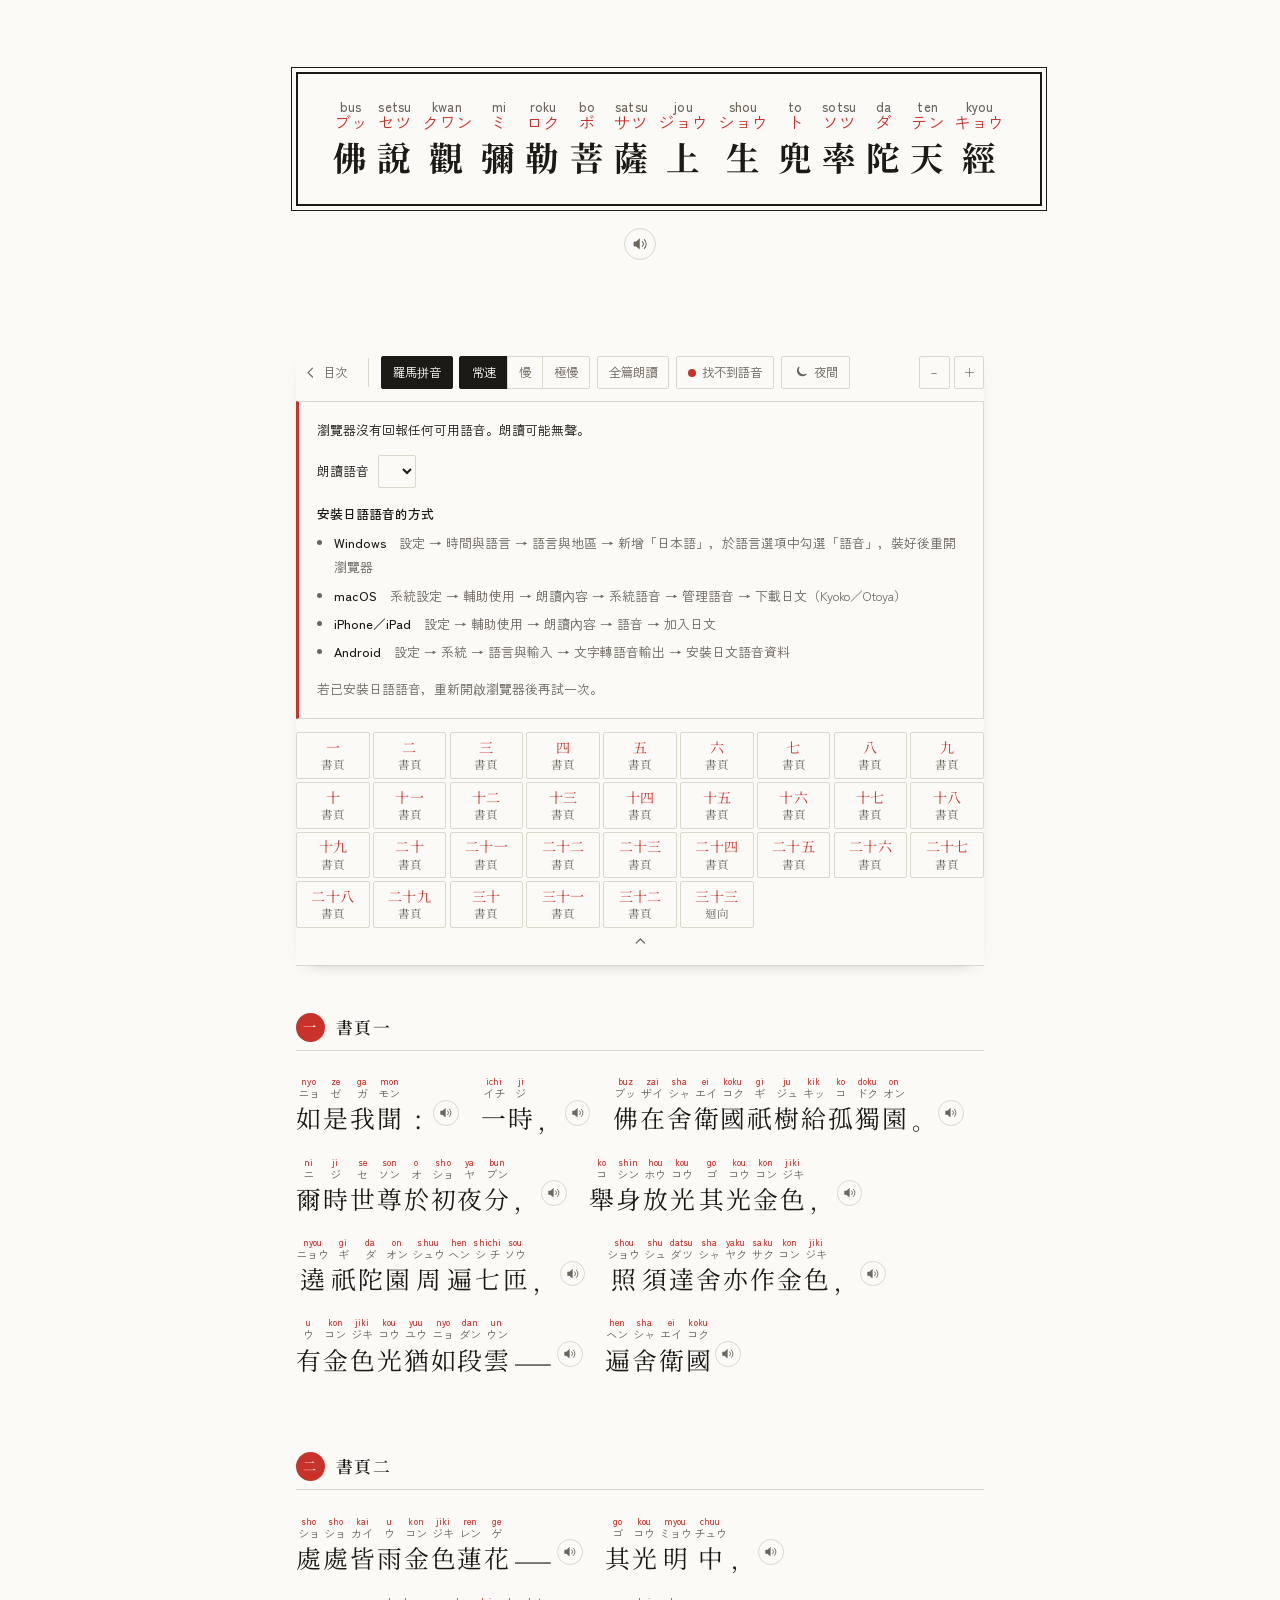
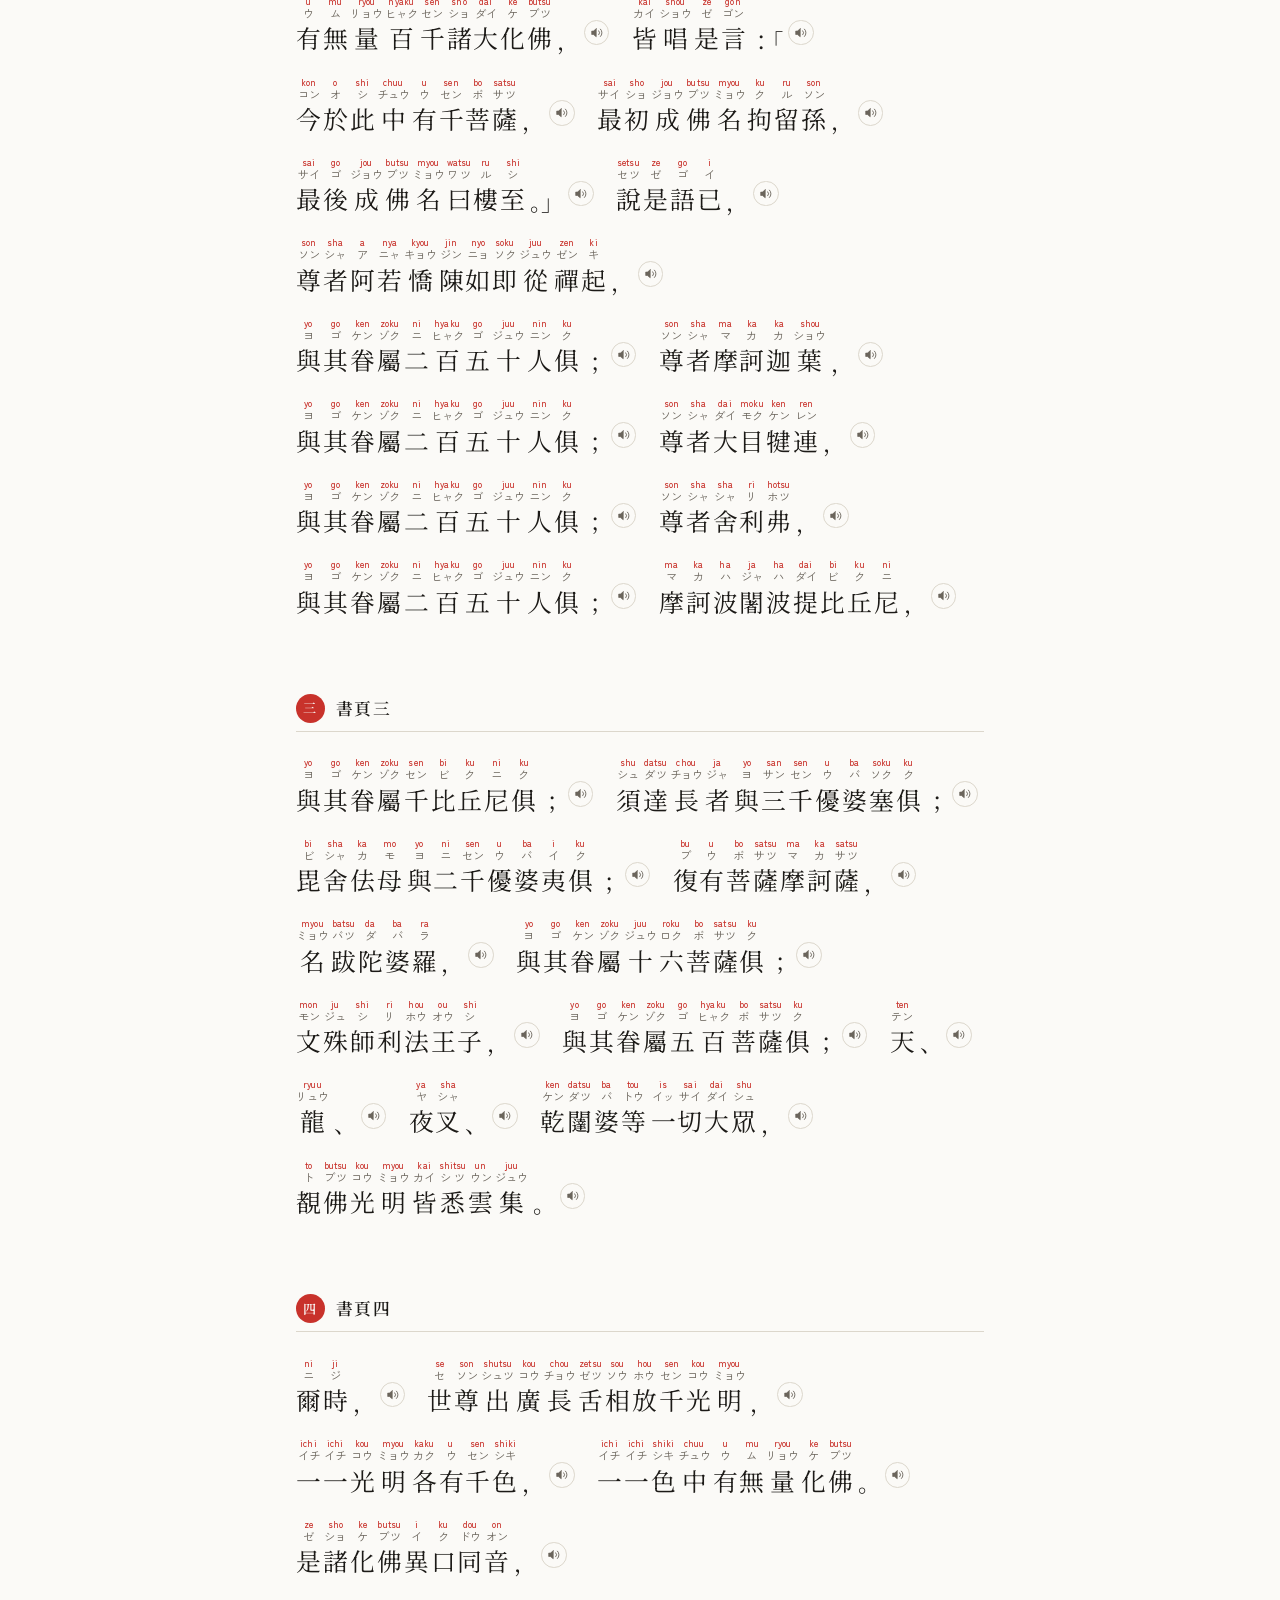
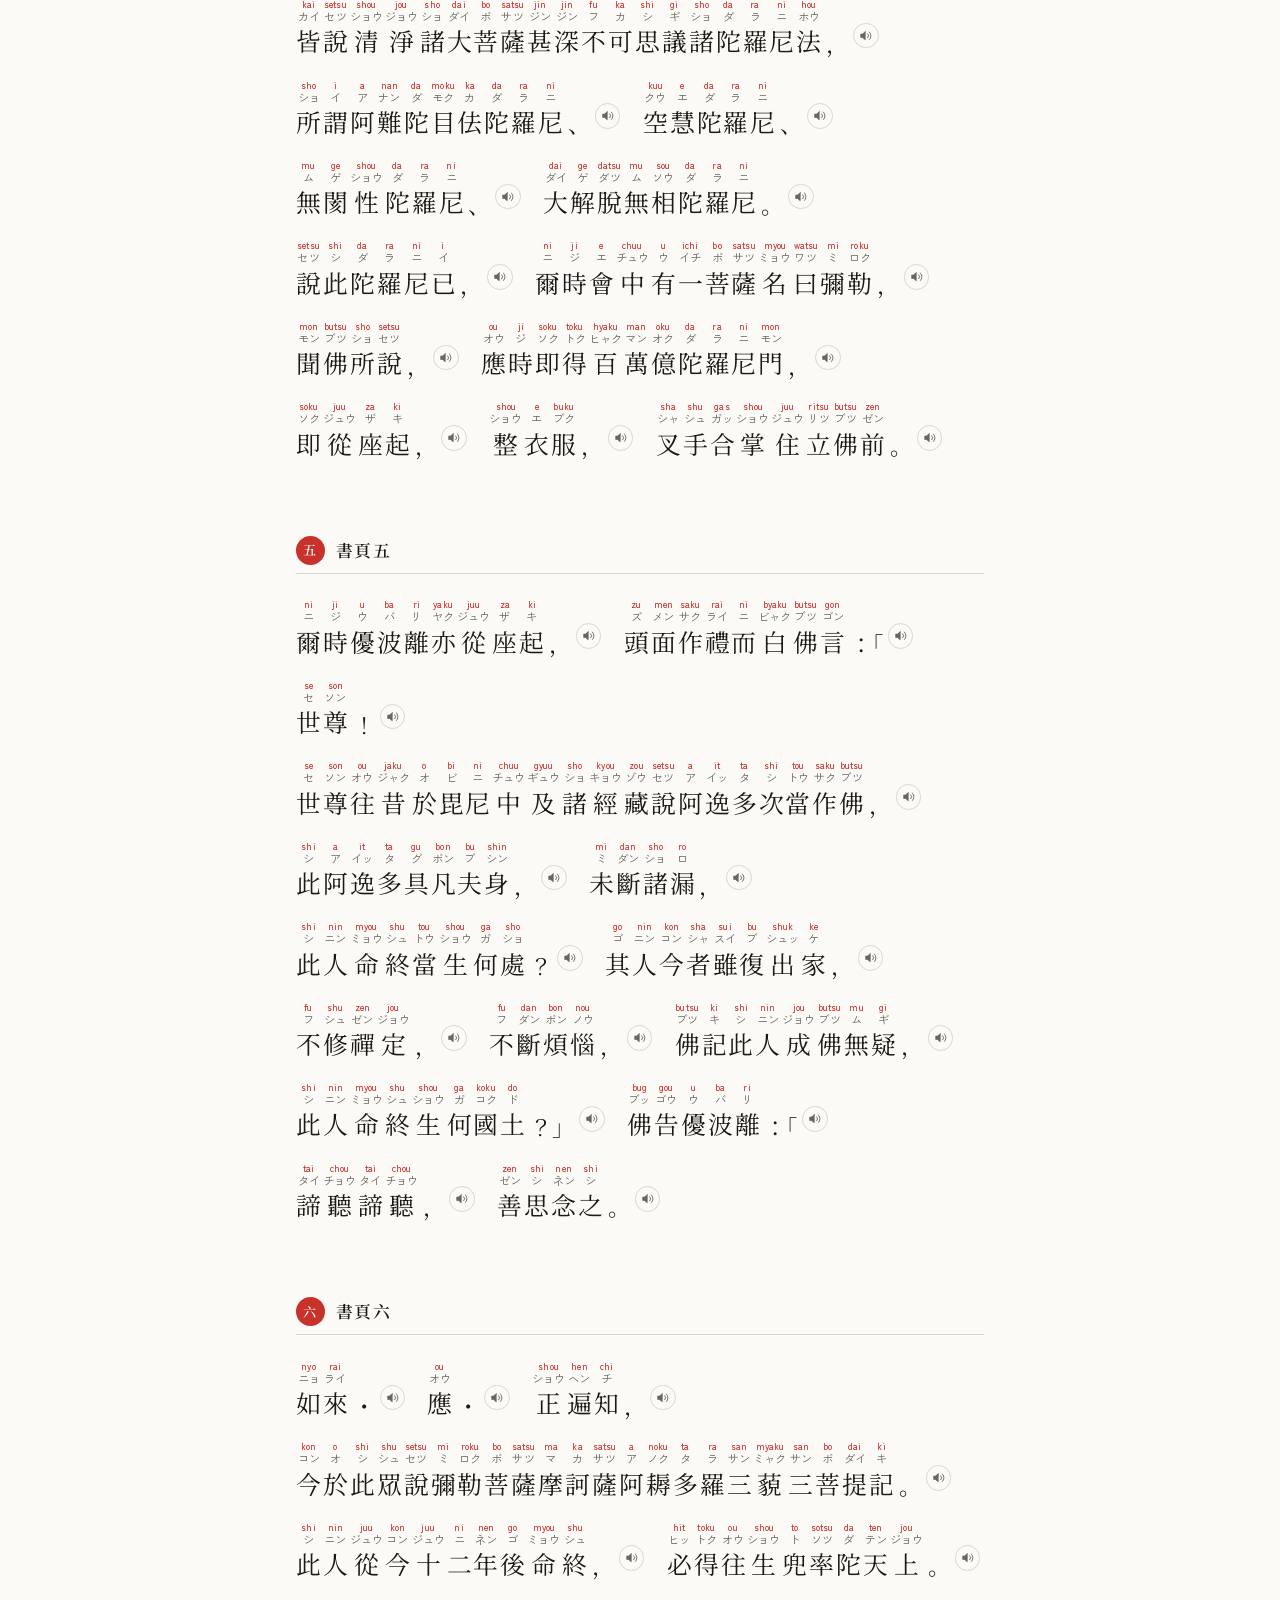
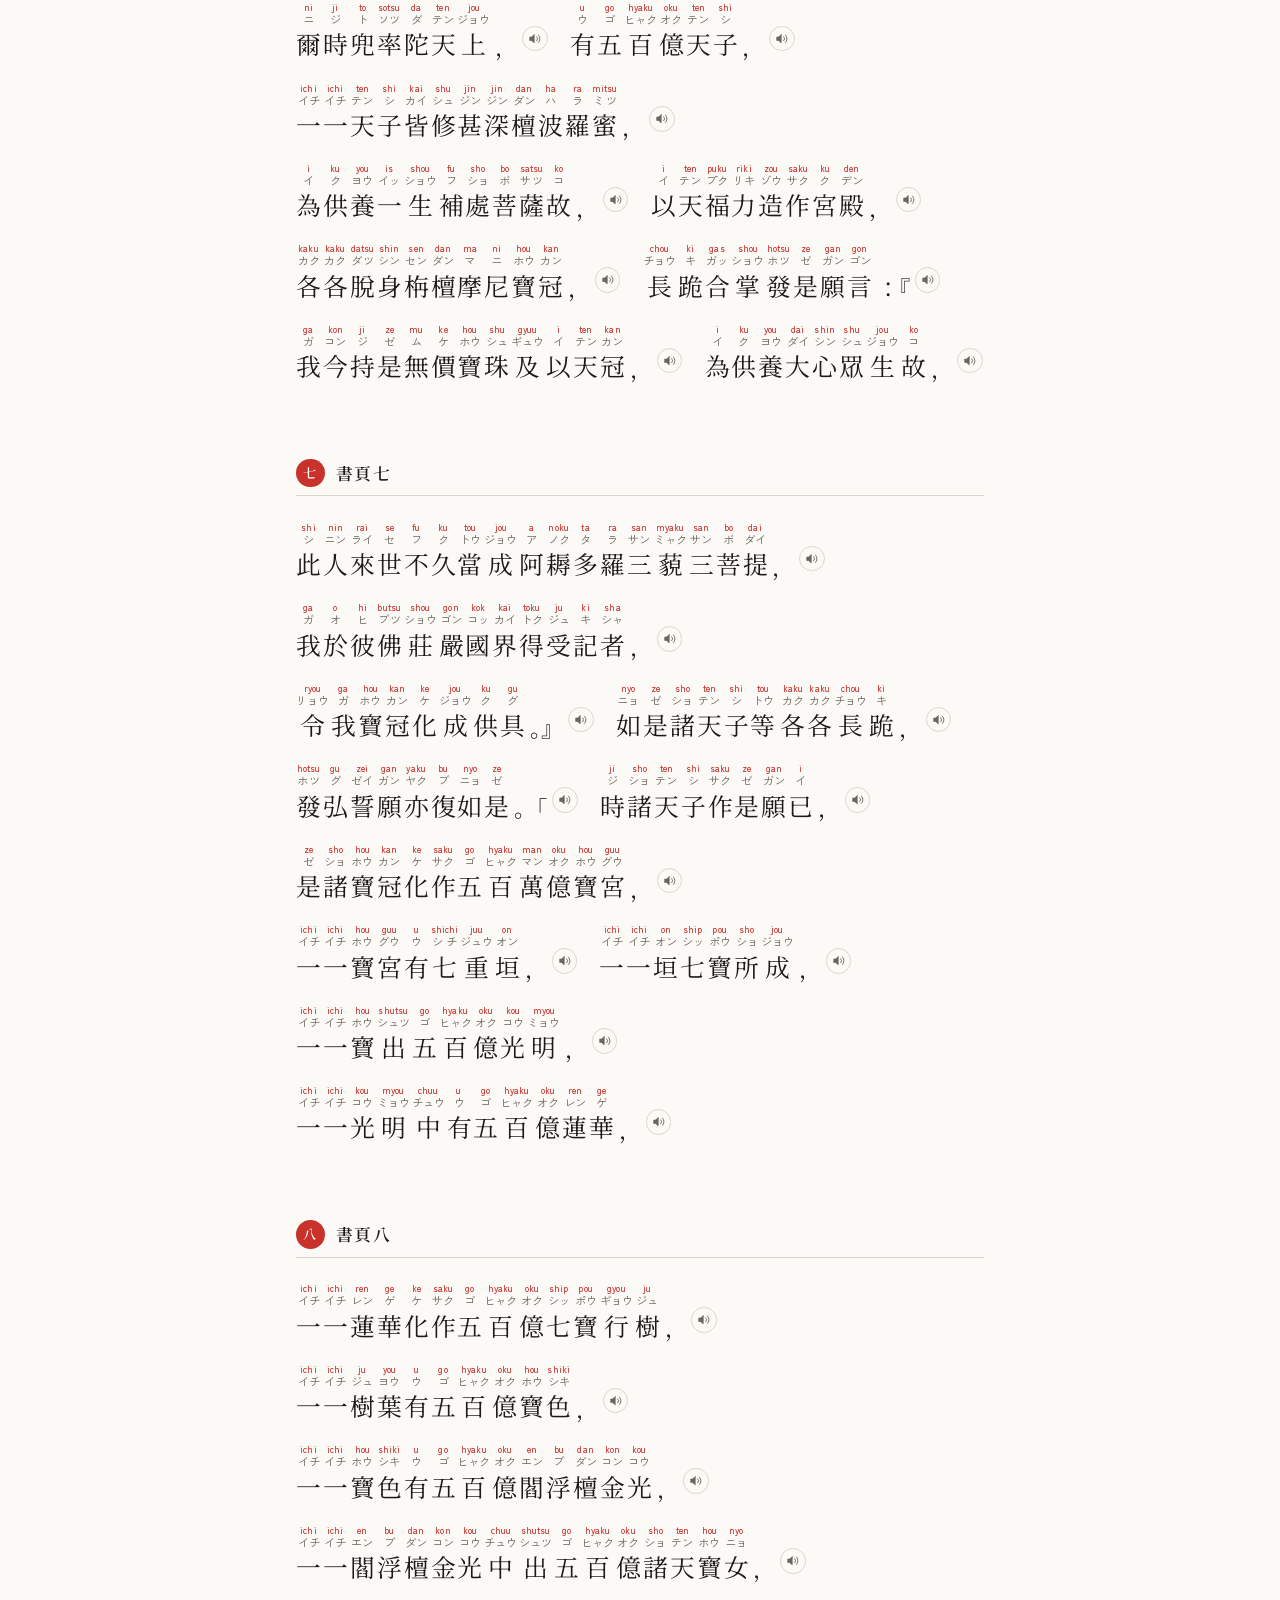
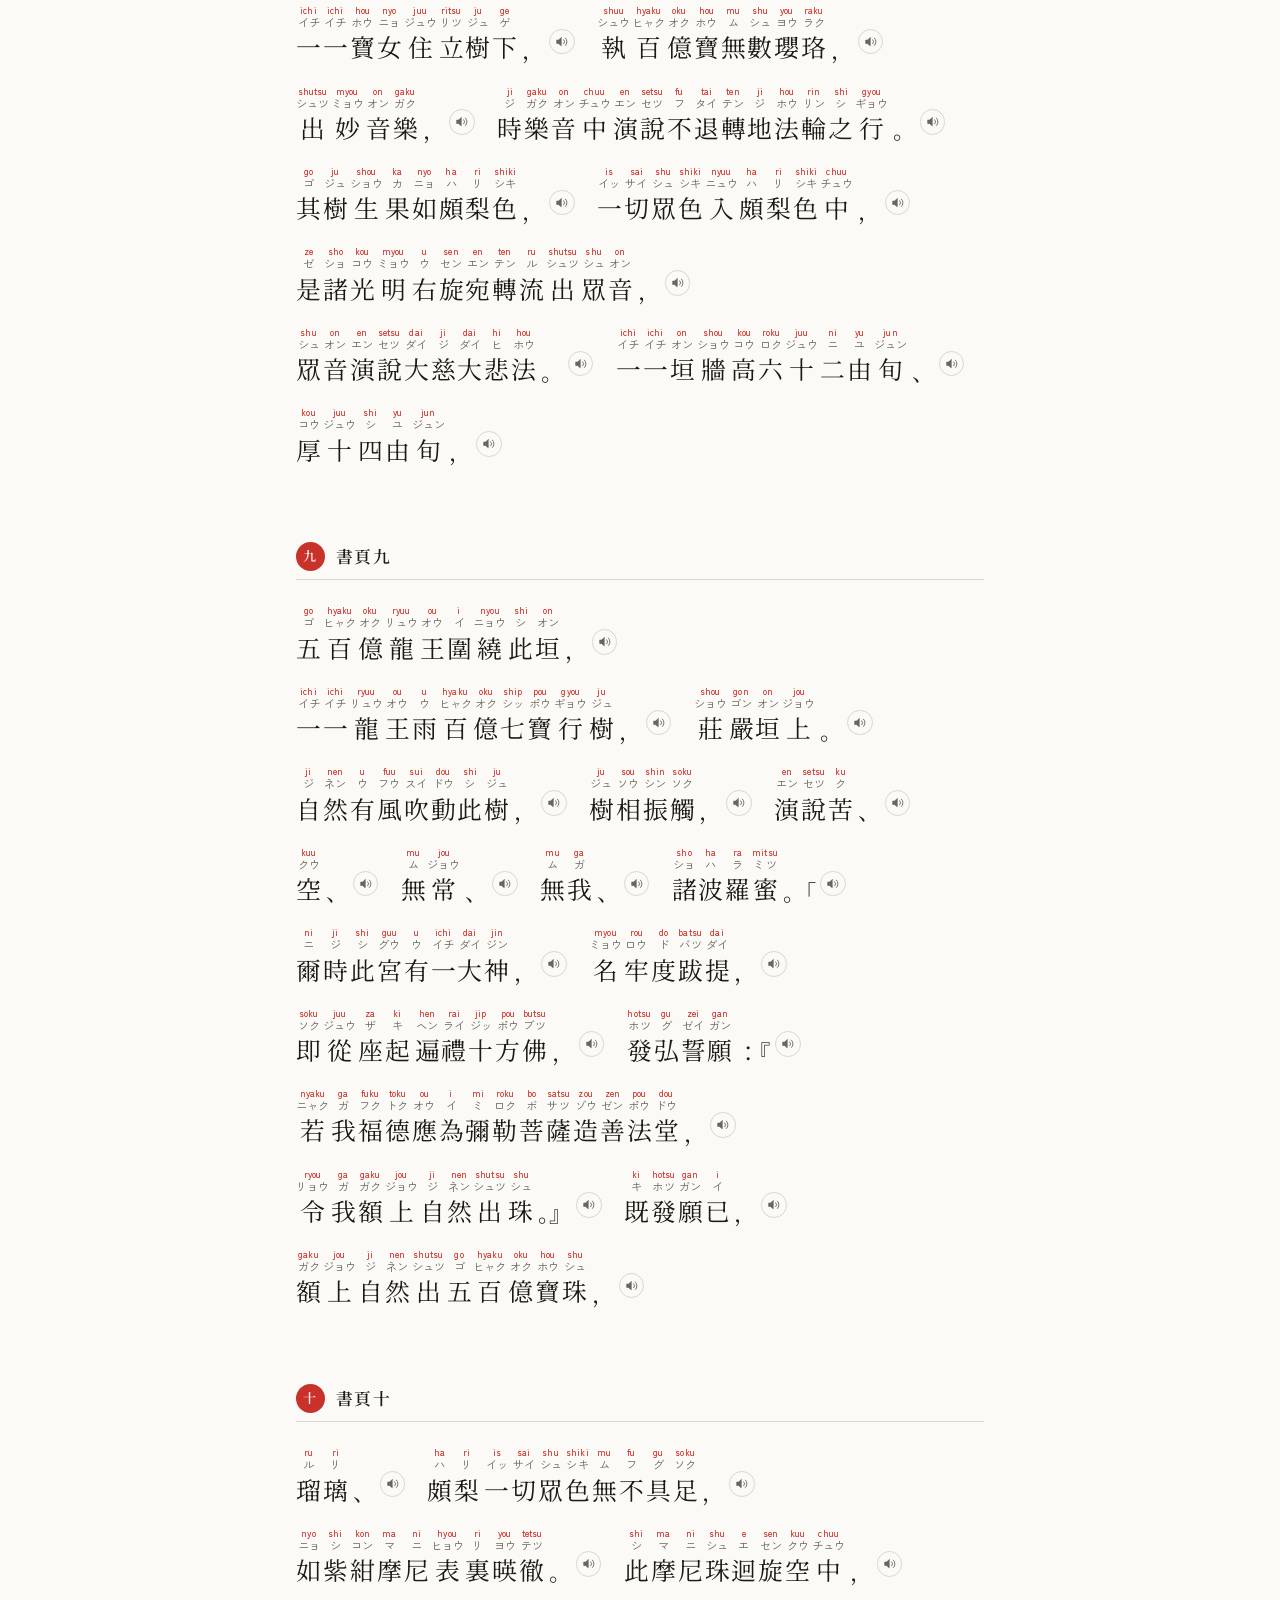
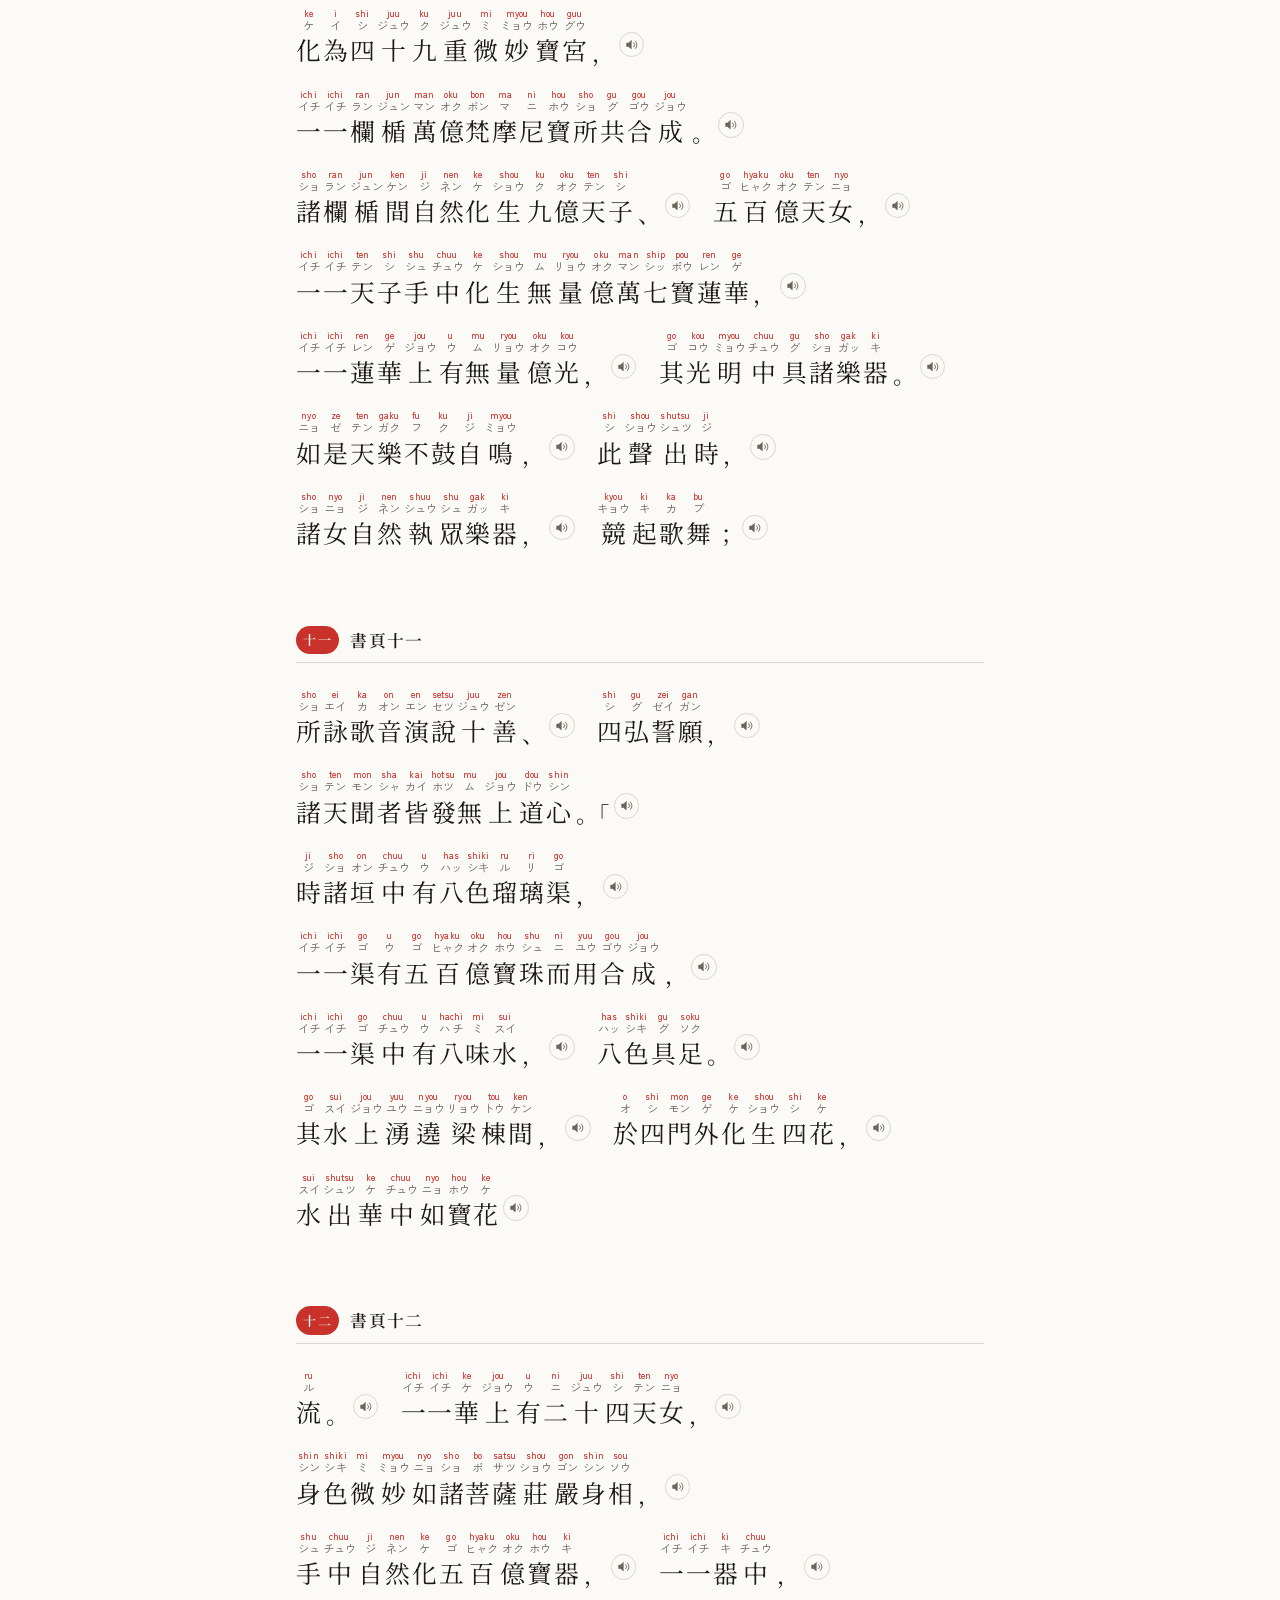
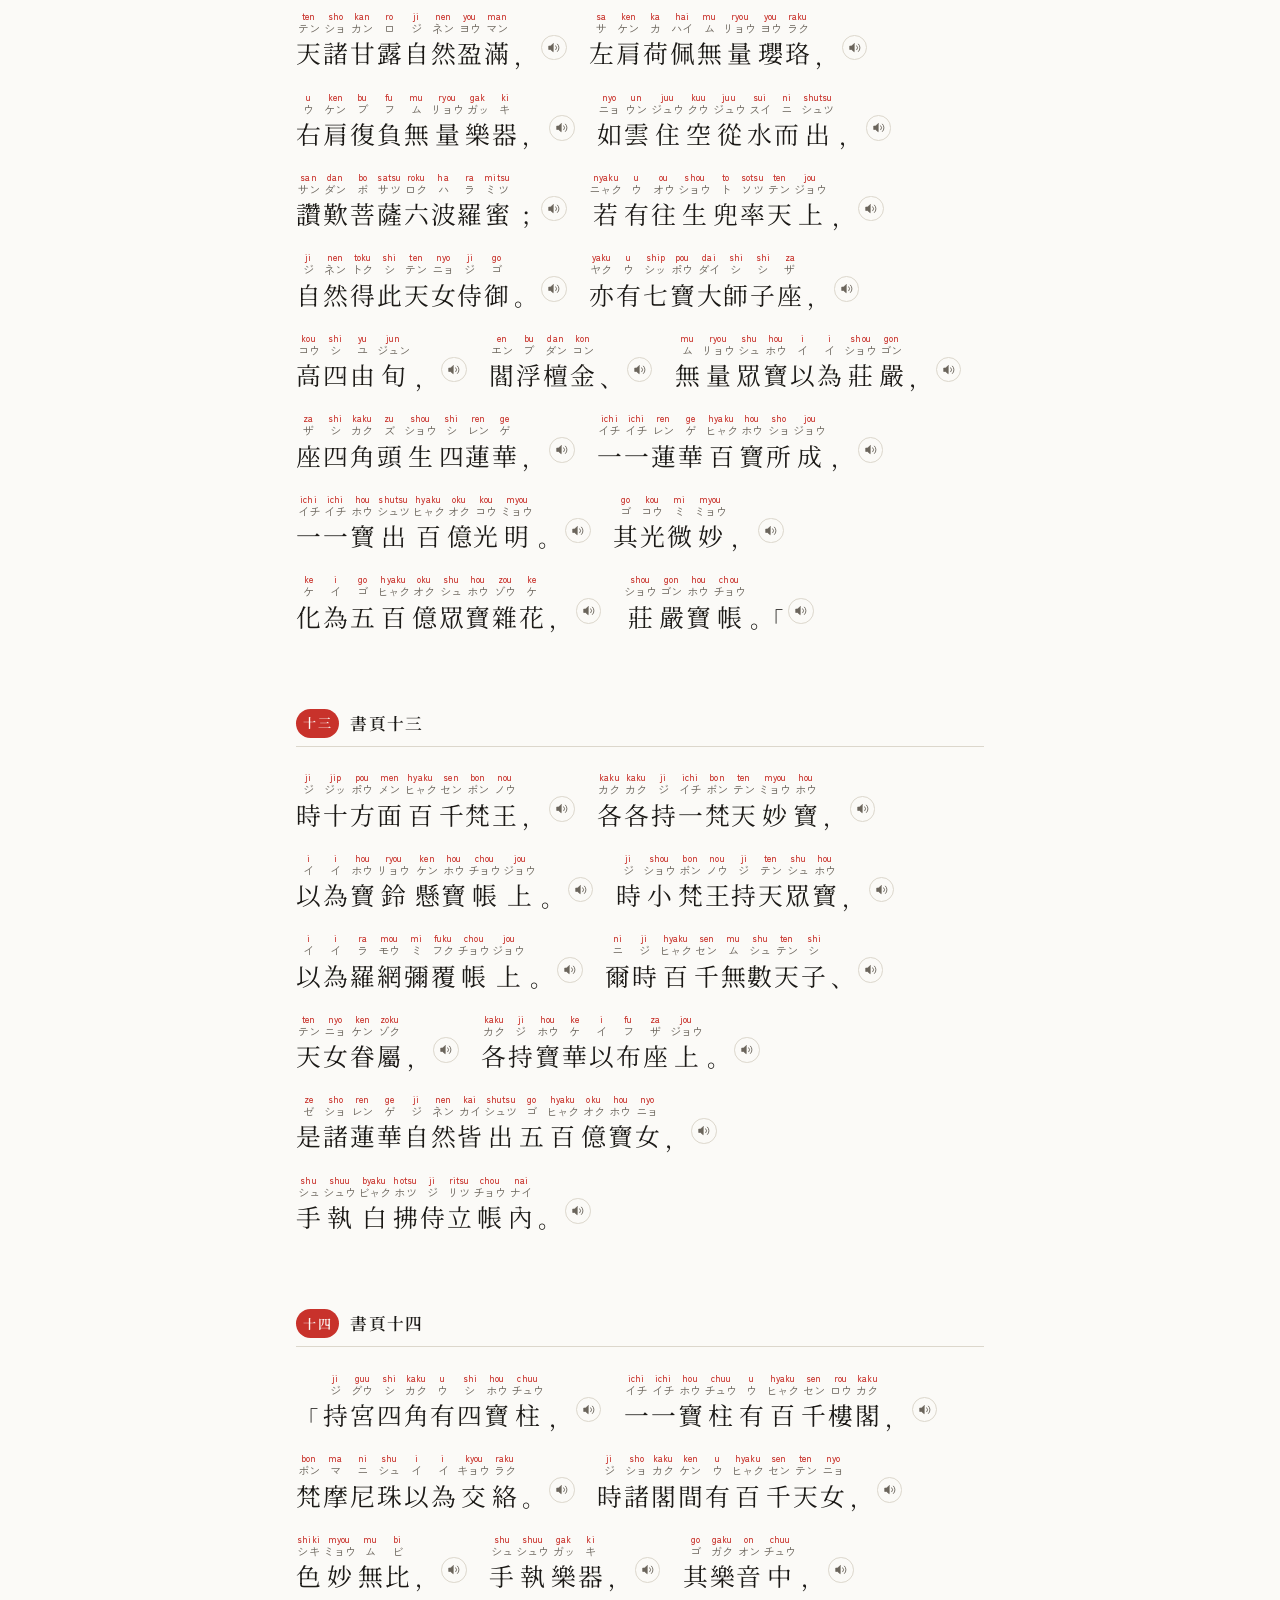
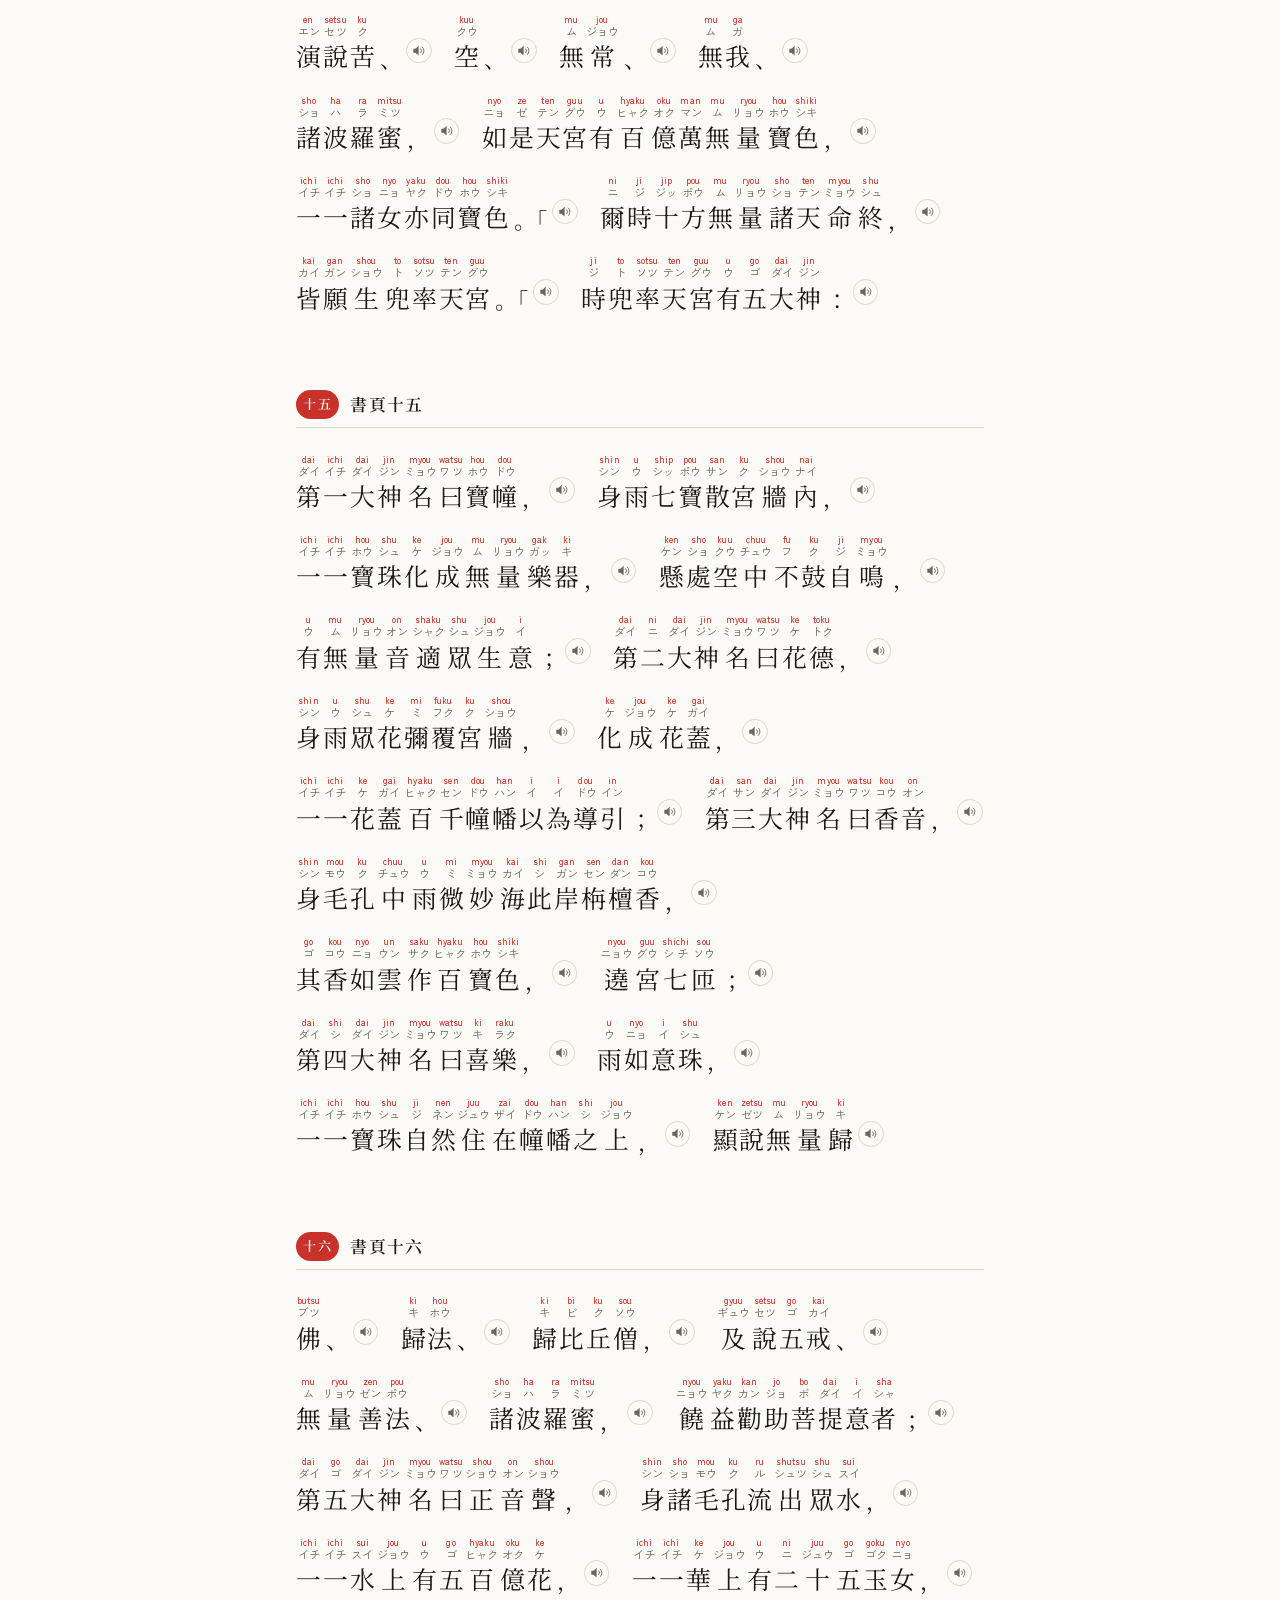
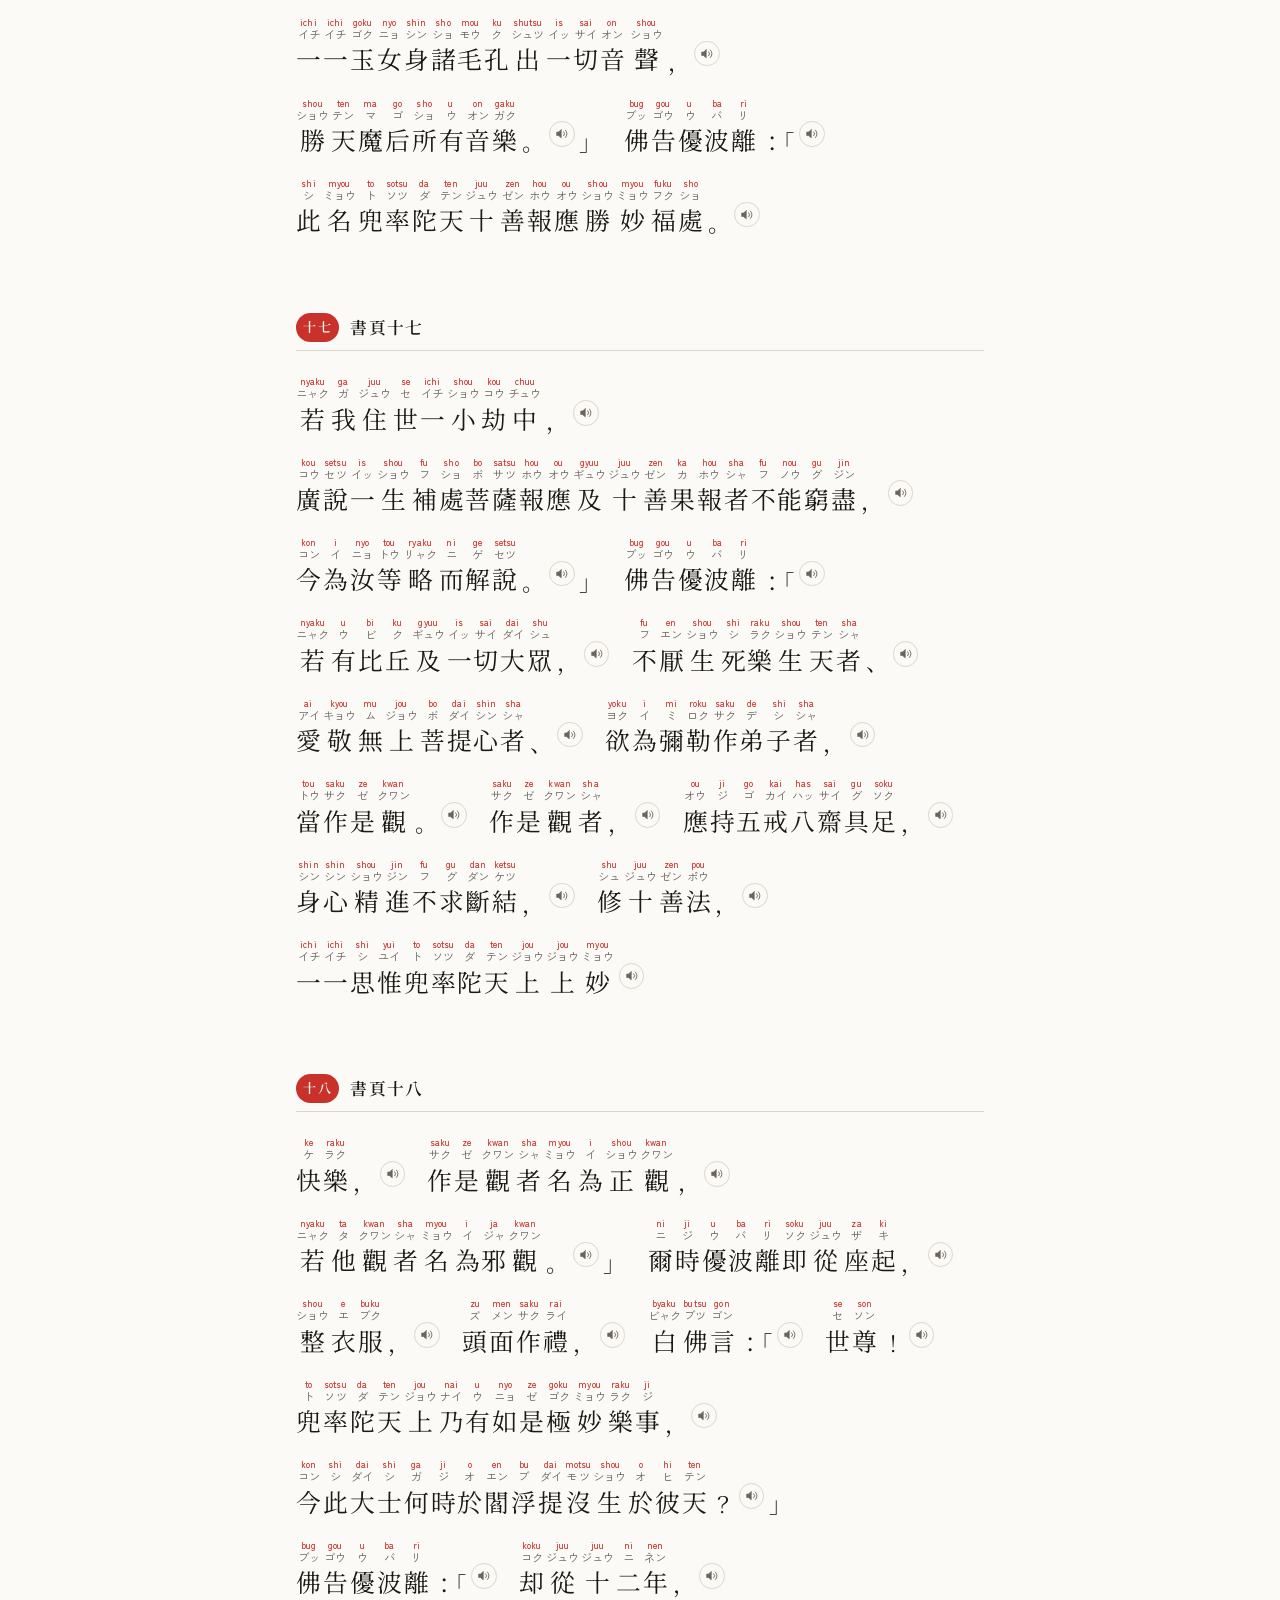
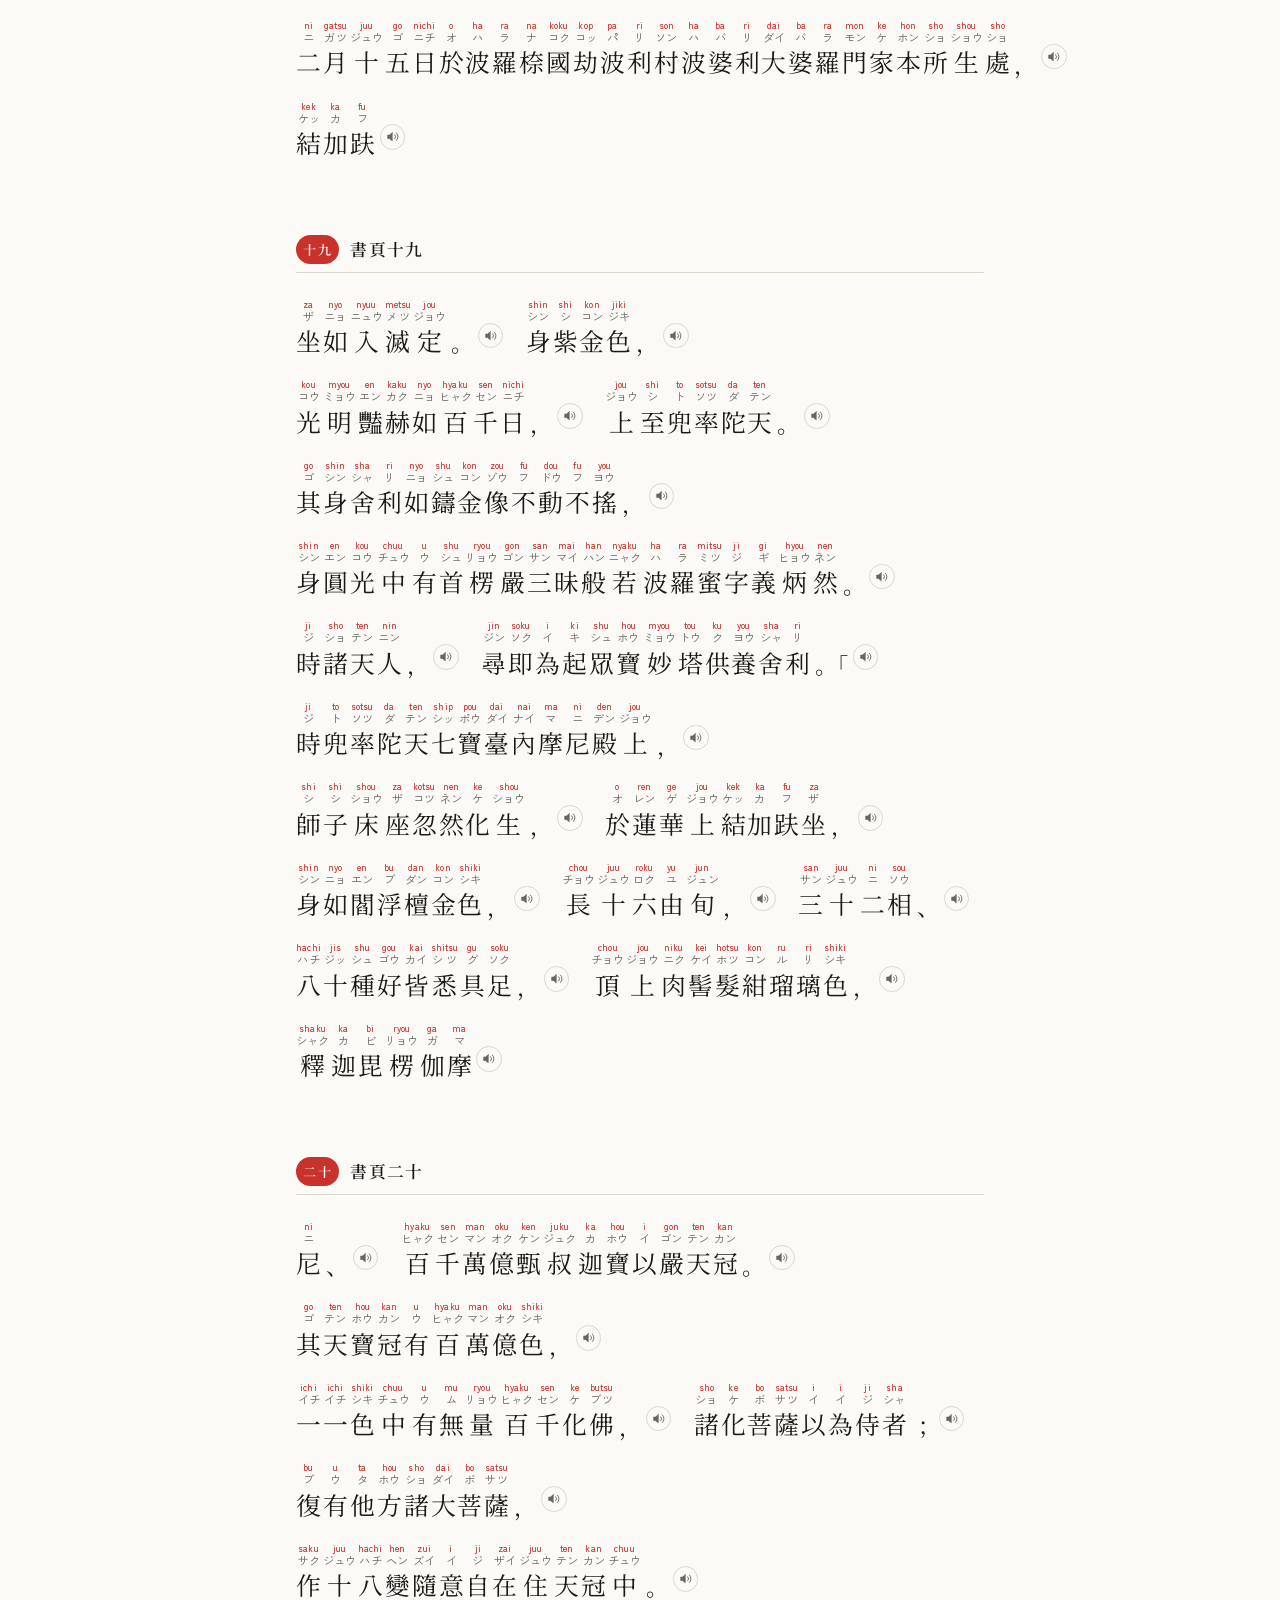
